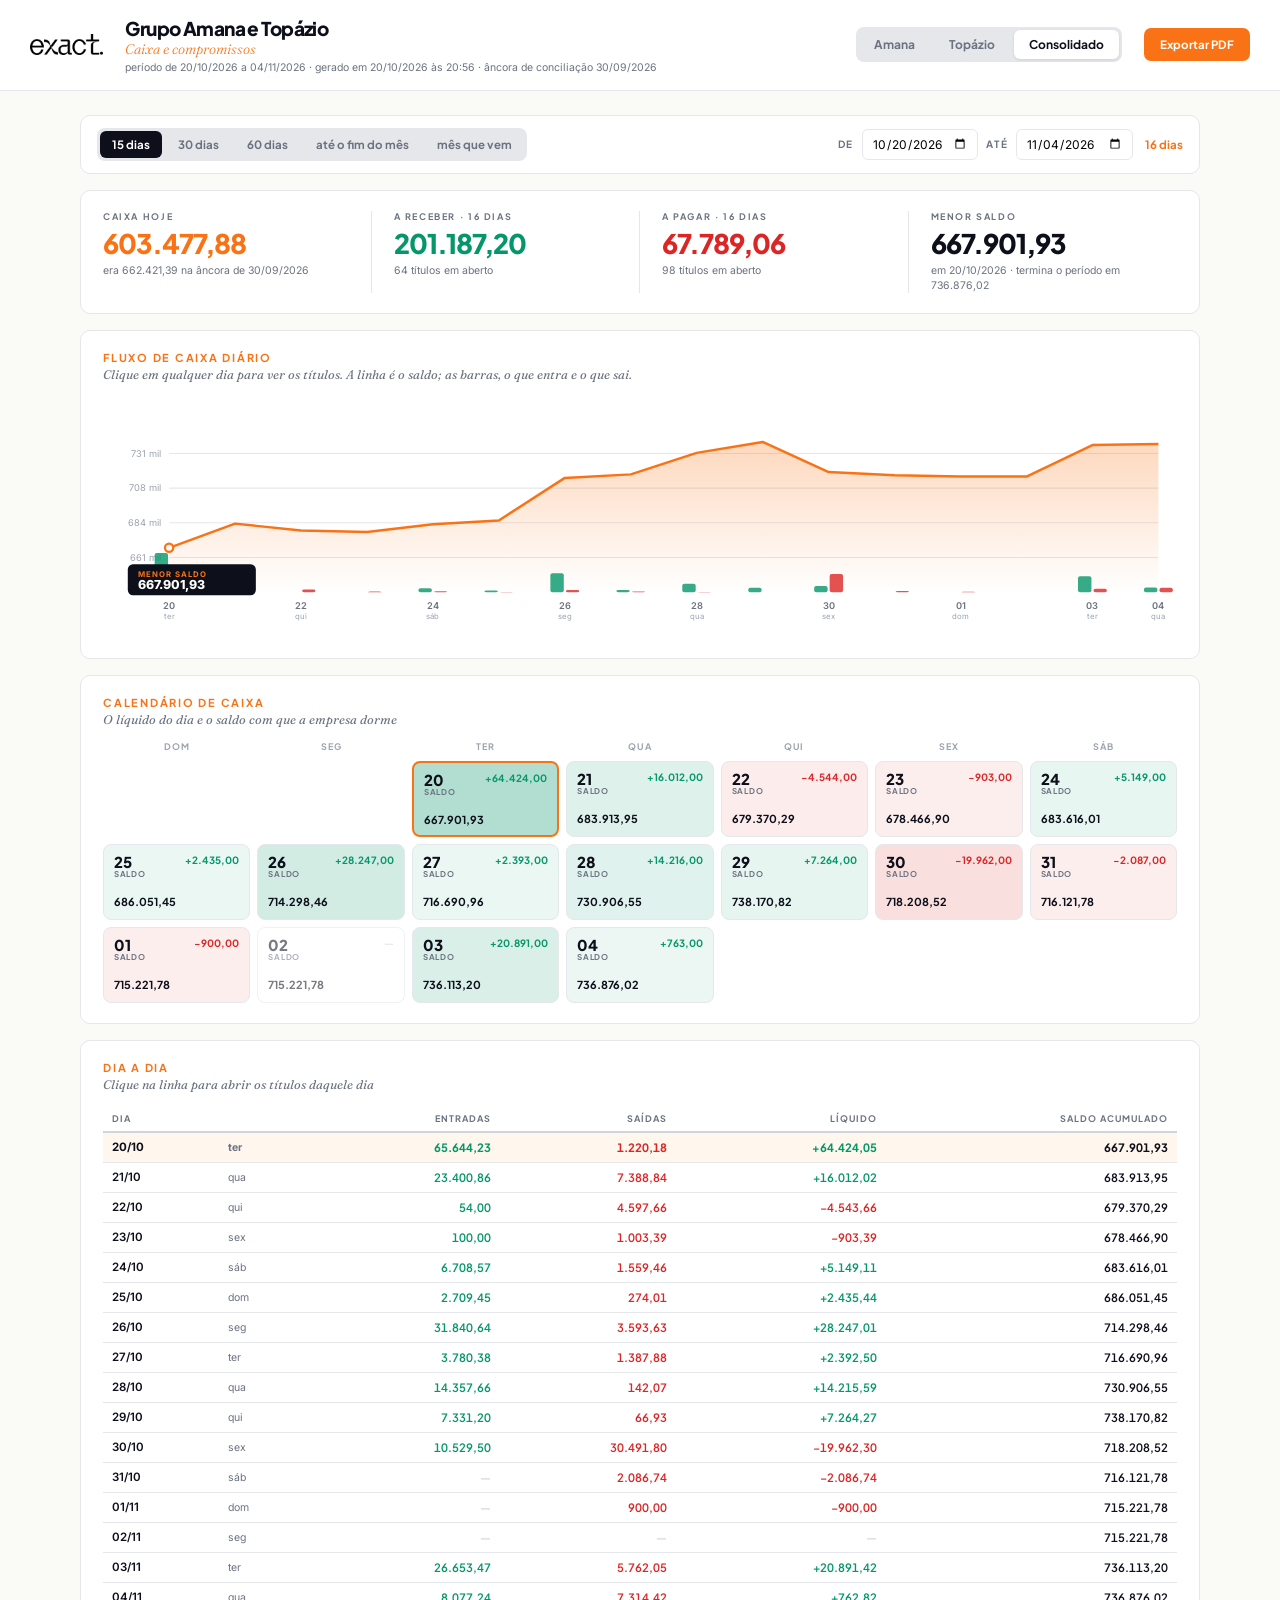
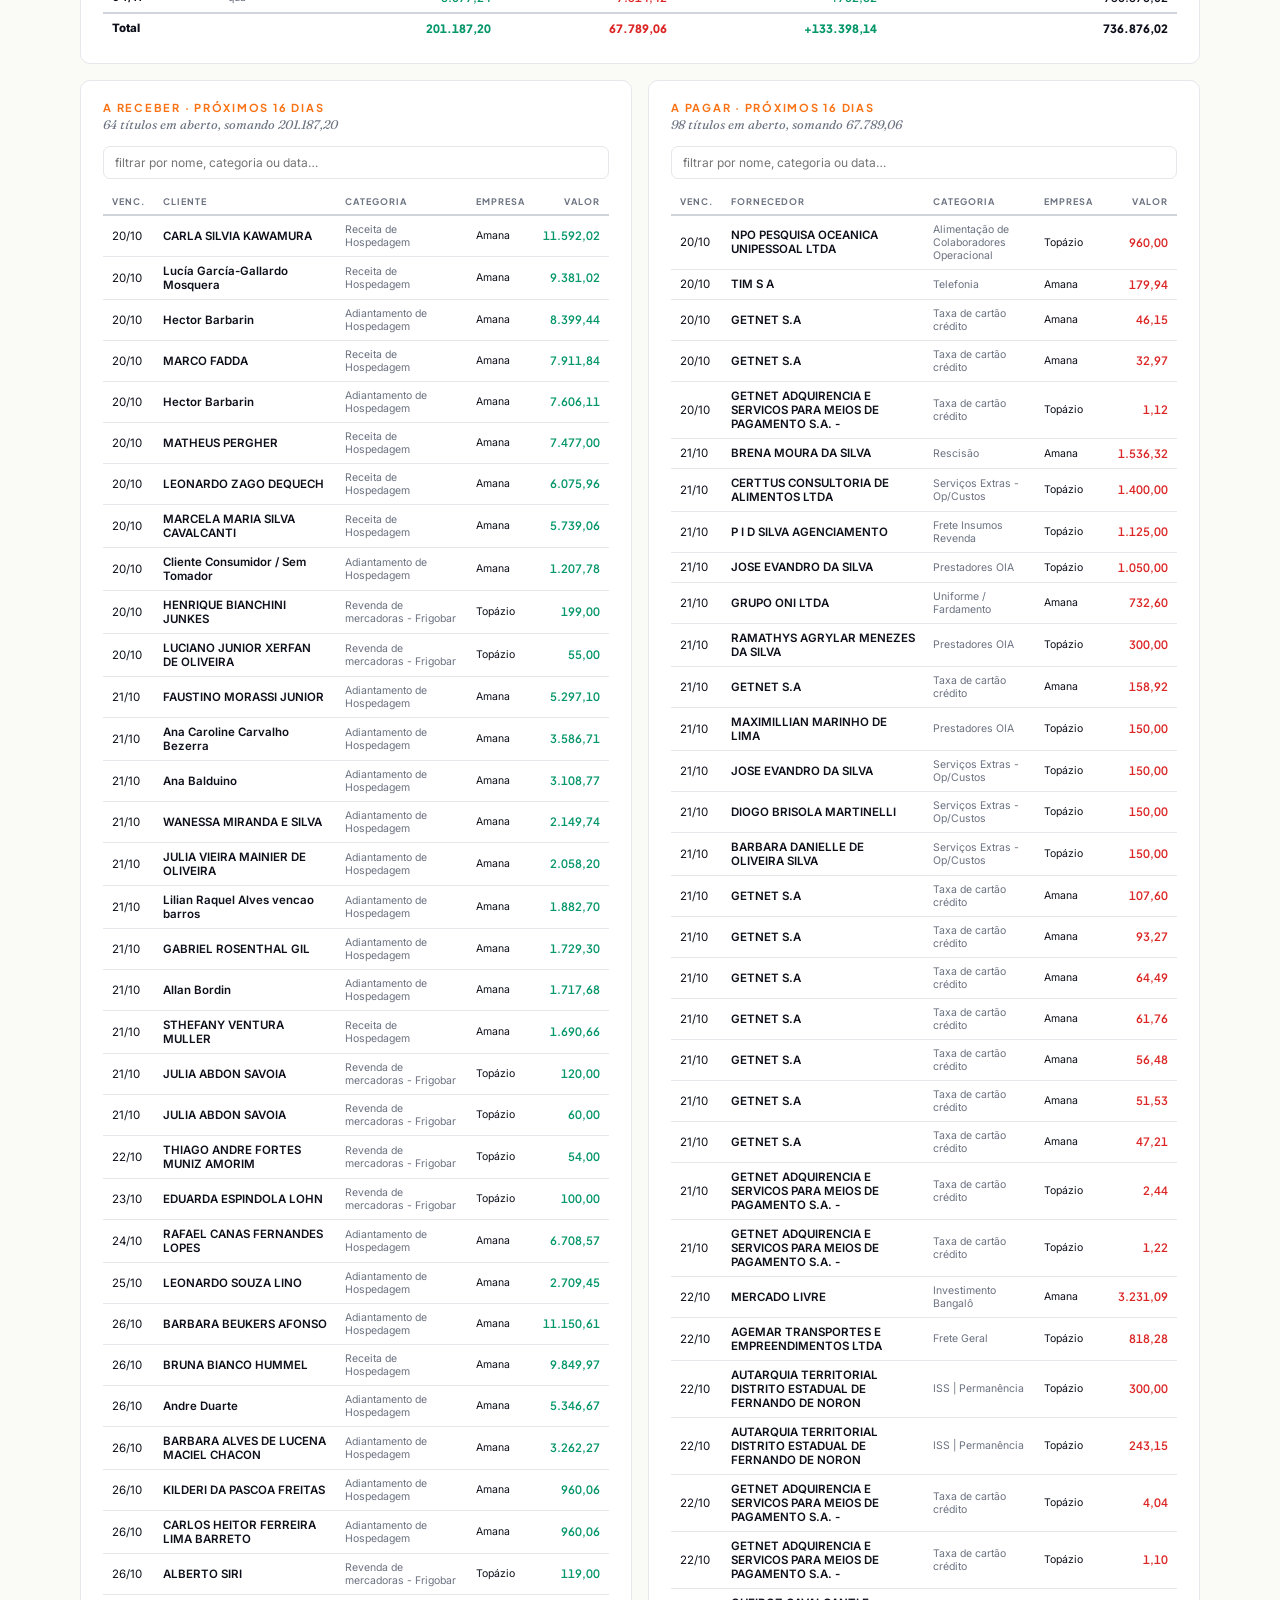
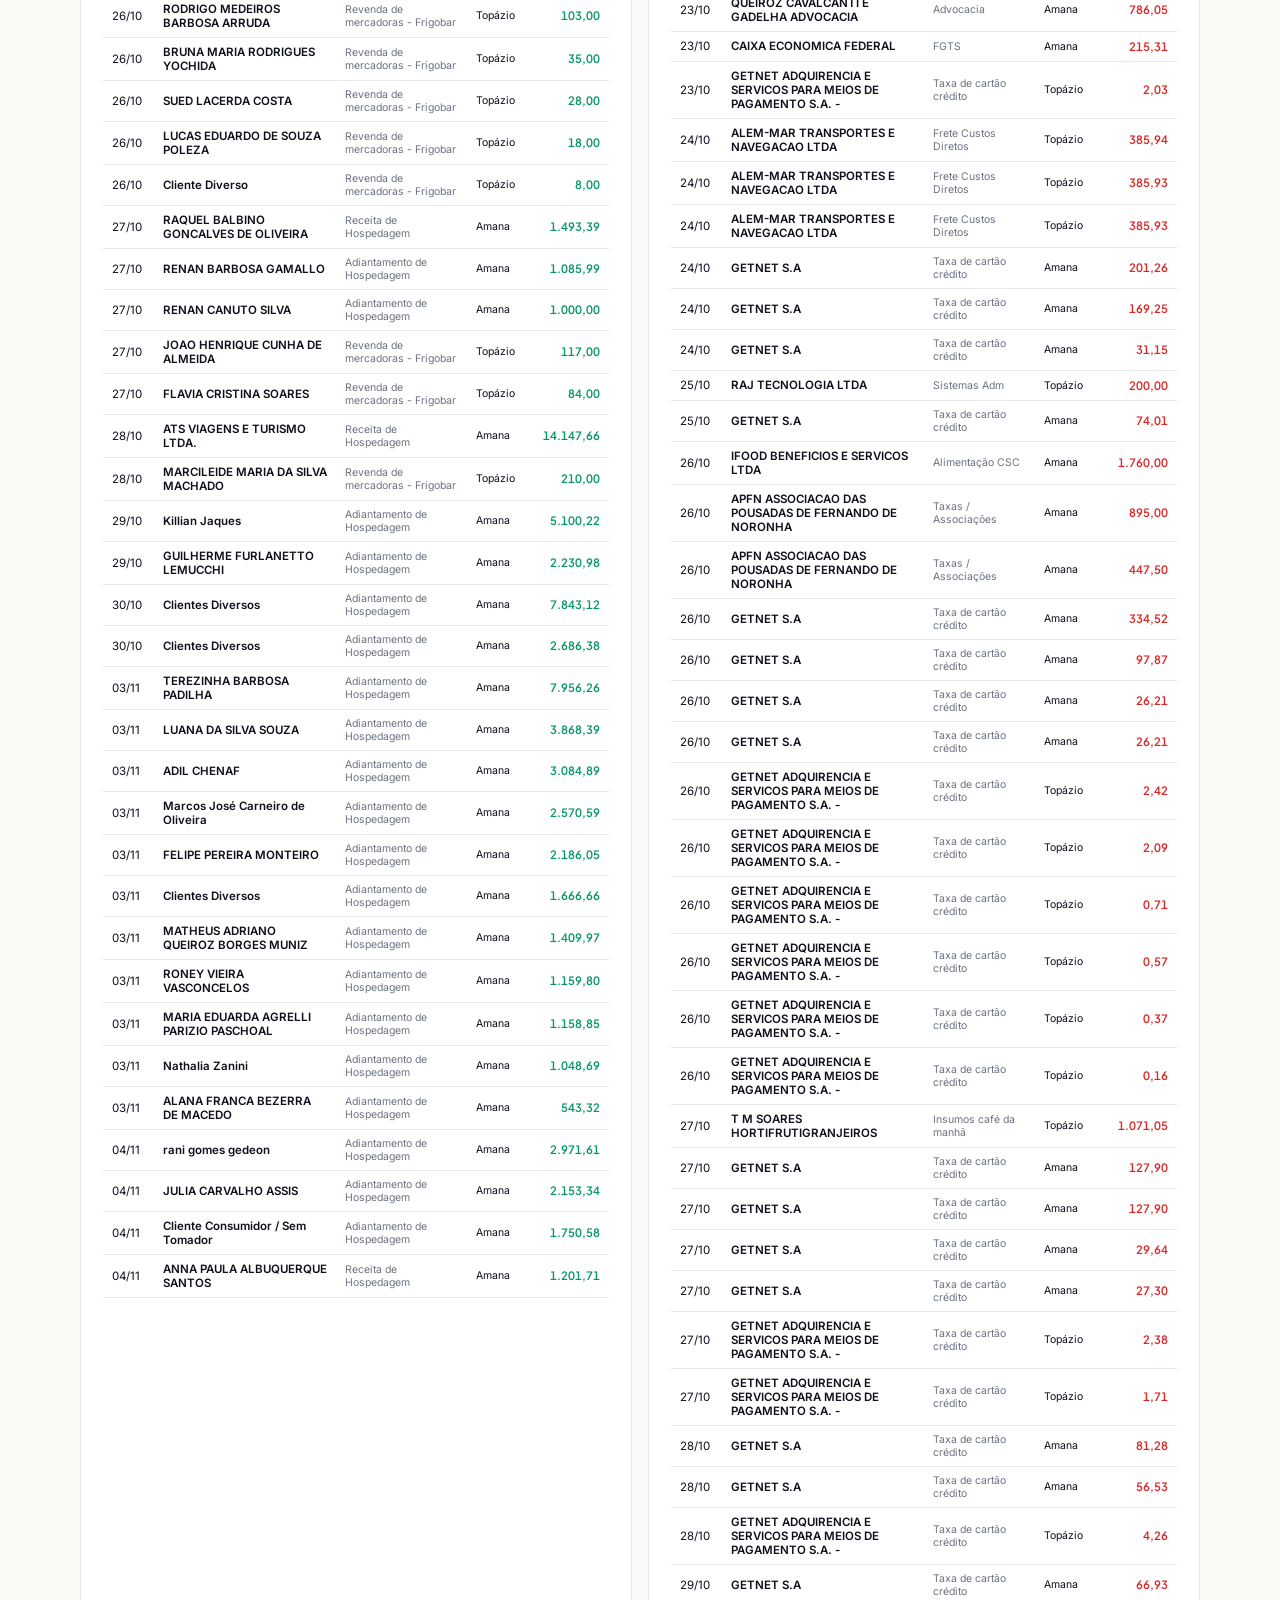
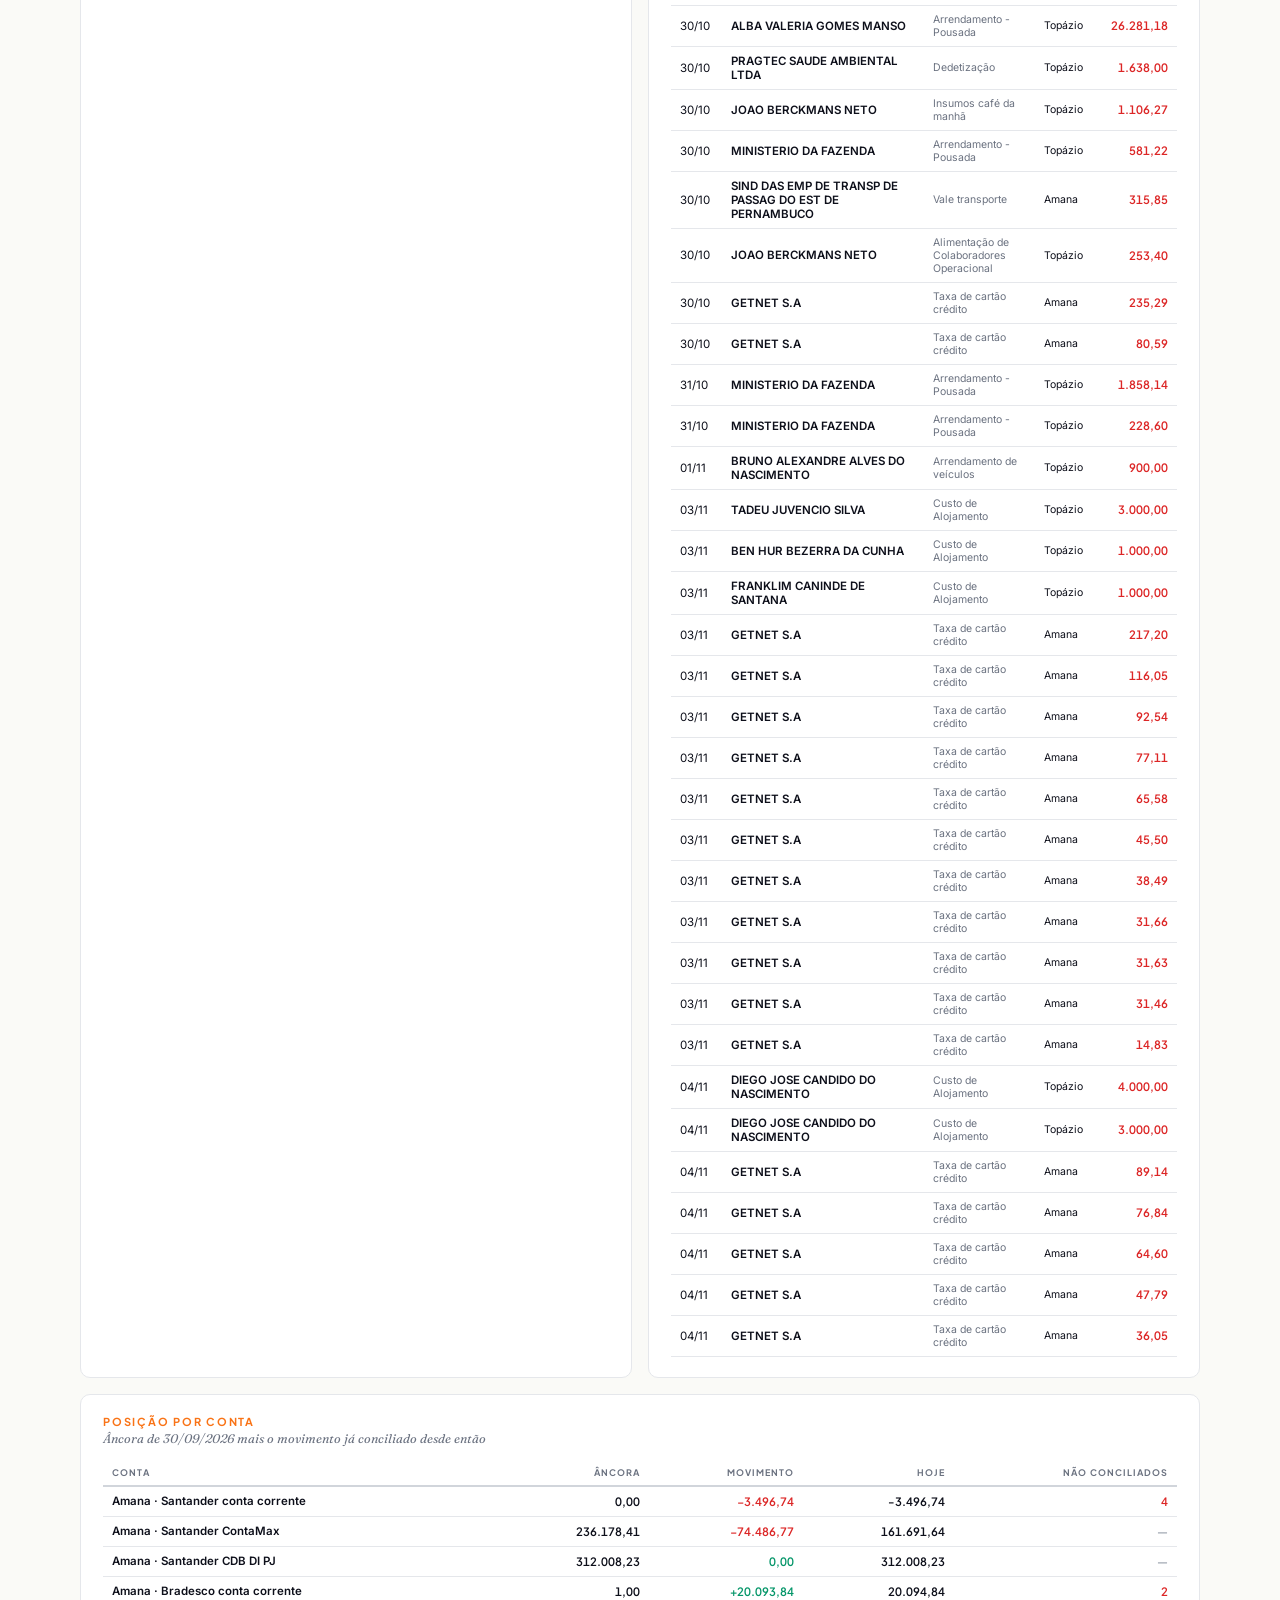
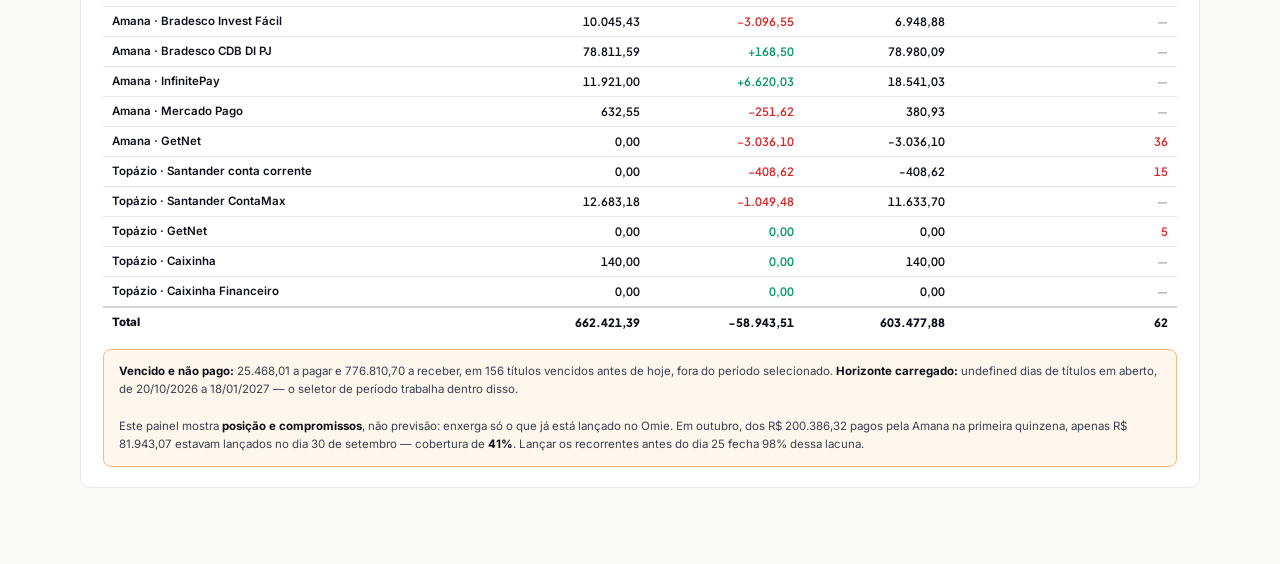
==== caixa.html @ f7647977 "caixa 20/10/2026" ====
<!DOCTYPE html><html lang="pt-BR"><head><meta charset="UTF-8">
<meta name="viewport" content="width=device-width,initial-scale=1">
<title>Grupo Amana e Topázio · Caixa e compromissos · Exact BR</title>
<link rel="preconnect" href="https://fonts.googleapis.com"><link rel="preconnect" href="https://fonts.gstatic.com" crossorigin>
<link href="https://fonts.googleapis.com/css2?family=Plus+Jakarta+Sans:wght@300;400;500;600;700;800&family=Inter:wght@300;400;500;600;700&family=Fraunces:ital,wght@0,300;0,400;1,300&display=swap" rel="stylesheet">
<style>*{margin:0;padding:0;box-sizing:border-box}
:root{--navy:#0D0F1A;--orange:#F97316;--osoft:#FFF7ED;--off:#FAFAF7;--ink:#0D0F1A;--g7:#374151;--g5:#6B7280;--g4:#9CA3AF;--g3:#D1D5DB;--g2:#E5E7EB;--vd:#059669;--vm:#DC2626}
html,body{font-family:'Inter',sans-serif;background:var(--off);color:var(--ink);-webkit-font-smoothing:antialiased}
.top{display:flex;align-items:center;gap:22px;padding:16px 30px;background:#fff;border-bottom:1px solid var(--g2);position:sticky;top:0;z-index:50;flex-wrap:wrap}
.top .logo{height:21px}
.top .tt h1{font-family:'Plus Jakarta Sans',sans-serif;font-size:19px;font-weight:800;letter-spacing:-.03em}
.top .tt .st{font-family:'Fraunces',serif;font-style:italic;font-weight:300;font-size:14px;color:var(--orange);margin-top:1px;line-height:1.2}
.top .tt #sub{font-size:10.5px;color:var(--g5);margin-top:3px}
.ents{display:flex;gap:4px;margin-left:auto;background:var(--g2);padding:3px;border-radius:8px}
.ents button{border:0;background:transparent;padding:7px 15px;border-radius:6px;cursor:pointer;font-family:'Plus Jakarta Sans',sans-serif;font-size:12px;font-weight:700;color:var(--g5)}
.ents button.on{background:#fff;color:var(--ink);box-shadow:0 1px 3px rgba(0,0,0,.1)}
.pbt{border:0;background:var(--orange);color:#fff;padding:9px 16px;border-radius:7px;font-family:'Plus Jakarta Sans',sans-serif;font-weight:700;font-size:11.5px;cursor:pointer}
main{max-width:1180px;margin:0 auto;padding:24px 30px 60px}
.sec{background:#fff;border:1px solid var(--g2);border-radius:10px;padding:20px 22px;margin-bottom:16px}
.sec>h2{font-family:'Plus Jakarta Sans',sans-serif;font-size:11px;font-weight:700;letter-spacing:.16em;text-transform:uppercase;color:var(--orange);margin-bottom:3px}
.sec>.sub{font-family:'Fraunces',serif;font-style:italic;font-size:12.5px;color:var(--g5);margin-bottom:14px}
.kpis{display:grid;grid-template-columns:repeat(4,1fr);gap:0;background:#fff;border:1px solid var(--g2);border-radius:10px;padding:20px 22px;margin-bottom:16px}
.kpi{padding-right:22px;border-right:1px solid var(--g2)}
.kpi:last-child{border-right:0;padding-right:0}.kpi:not(:first-child){padding-left:22px}
.kpi .e{font-family:'Plus Jakarta Sans',sans-serif;font-size:9px;font-weight:700;letter-spacing:.18em;text-transform:uppercase;color:var(--g5);margin-bottom:8px}
.kpi .v{font-family:'Plus Jakarta Sans',sans-serif;font-size:27px;font-weight:800;letter-spacing:-.035em;line-height:1}
.kpi .v.o{color:var(--orange)}.kpi .v.vd{color:var(--vd)}.kpi .v.vm{color:var(--vm)}
.kpi .s{font-size:10.5px;color:var(--g5);margin-top:6px;line-height:1.45}
.alert{display:flex;gap:12px;align-items:flex-start;background:#FEF2F2;border:1px solid #FCA5A5;border-radius:9px;padding:13px 16px;margin-bottom:16px}
.alert .tg{font-family:'Plus Jakarta Sans',sans-serif;font-size:9.5px;font-weight:700;letter-spacing:.16em;text-transform:uppercase;color:var(--vm);white-space:nowrap;padding-top:2px}
.alert p{font-size:12.5px;line-height:1.55;color:#7F1D1D}
.alert p strong{font-weight:700}
.grid2{display:grid;grid-template-columns:1fr 1fr;gap:16px}
table{width:100%;border-collapse:collapse}
thead th{font-family:'Plus Jakarta Sans',sans-serif;font-size:9px;font-weight:700;letter-spacing:.11em;text-transform:uppercase;color:var(--g5);padding:7px 9px;text-align:left;border-bottom:2px solid var(--g3)}
thead th.n{text-align:right}
tbody td{font-size:11.5px;padding:7px 9px;border-bottom:1px solid var(--g2)}
tbody td.n{text-align:right;font-variant-numeric:tabular-nums;font-family:'Plus Jakarta Sans',sans-serif;font-weight:600}
tbody td.l{font-weight:600}
tbody tr.cl{cursor:pointer}
tbody tr.cl:hover{background:var(--osoft)}
tbody tr.hi{background:var(--osoft)}
tbody tr.hi td{font-weight:700}
tbody tr.tot td{border-top:2px solid var(--g3);border-bottom:0;font-weight:800;background:#fff}
.vd{color:var(--vd)}.vm{color:var(--vm)}.dim{color:var(--g3)}
.calwrap{overflow-x:auto}
.cal{display:grid;grid-template-columns:repeat(7,minmax(104px,1fr));gap:7px;min-width:760px}
.cal .hd{font-family:'Plus Jakarta Sans',sans-serif;font-size:9px;font-weight:700;letter-spacing:.12em;color:var(--g4);text-align:center;padding-bottom:2px}
.cel{border:1px solid var(--g2);border-radius:8px;padding:9px 10px;min-height:76px;cursor:pointer;position:relative;transition:transform .08s}
.cel:hover{transform:translateY(-2px);box-shadow:0 4px 12px rgba(0,0,0,.07)}
.cel.vz{cursor:default;opacity:.55}.cel.vz:hover{transform:none;box-shadow:none}
.cel.mn{border:2px solid var(--orange)}
.cel .dd{font-family:'Plus Jakarta Sans',sans-serif;font-size:15px;font-weight:800;line-height:1}
.cel .nt{font-family:'Plus Jakarta Sans',sans-serif;font-size:10px;font-weight:700;float:right}
.cel .sl{font-family:'Plus Jakarta Sans',sans-serif;font-size:11px;font-weight:700;margin-top:16px}
.cel .se{font-size:8px;color:var(--g5);letter-spacing:.09em;font-weight:700;font-family:'Plus Jakarta Sans',sans-serif}
.busca{width:100%;border:1px solid var(--g2);border-radius:7px;padding:8px 11px;font-family:'Inter',sans-serif;font-size:12px;margin-bottom:10px}
.mbg{display:none;position:fixed;inset:0;background:rgba(13,15,26,.55);z-index:100;align-items:center;justify-content:center;padding:24px}
.mbg.on{display:flex}
.mcard{background:#fff;border-radius:12px;max-width:820px;width:100%;max-height:84vh;display:flex;flex-direction:column}
.mhead{display:flex;align-items:center;gap:14px;padding:16px 20px;border-bottom:1px solid var(--g2)}
.mhead h3{font-family:'Plus Jakarta Sans',sans-serif;font-size:15px;font-weight:800;letter-spacing:-.02em}
.mhead button{margin-left:auto;border:0;background:transparent;font-size:24px;line-height:1;cursor:pointer;color:var(--g4)}
.mbody{padding:14px 20px 20px;overflow:auto}
.nota{font-size:11.5px;line-height:1.6;color:var(--g7);background:var(--osoft);border:1px solid #FDBA74;border-radius:8px;padding:12px 15px;margin-top:12px}
.nota b{color:var(--ink)}
@media print{
  .top{position:static}.pbt,.ents,.busca{display:none}
  main{max-width:none;padding:0}
  .sec,.kpis{break-inside:avoid;page-break-inside:avoid;box-shadow:none}
  body{background:#fff}
  *{-webkit-print-color-adjust:exact!important;print-color-adjust:exact!important}
}
@media(max-width:900px){.kpis{grid-template-columns:repeat(2,1fr);gap:14px}.kpi{border-right:0;padding:0}.grid2{grid-template-columns:1fr}}
.per{display:flex;gap:14px;align-items:center;flex-wrap:wrap;background:#fff;border:1px solid var(--g2);border-radius:10px;padding:12px 16px;margin-bottom:16px}
.pres{display:flex;gap:4px;background:var(--g2);padding:3px;border-radius:8px}
.pres button{border:0;background:transparent;padding:6px 12px;border-radius:6px;cursor:pointer;font-family:'Plus Jakarta Sans',sans-serif;font-size:11.5px;font-weight:700;color:var(--g5)}
.pres button.on{background:var(--navy);color:#fff}
.pdt{display:flex;gap:8px;align-items:center;margin-left:auto;flex-wrap:wrap}
.pdt label{font-family:'Plus Jakarta Sans',sans-serif;font-size:10px;font-weight:700;letter-spacing:.14em;text-transform:uppercase;color:var(--g5)}
.pdt input{border:1px solid var(--g2);border-radius:6px;padding:6px 9px;font-family:'Inter',sans-serif;font-size:12px}
.pn{font-family:'Plus Jakarta Sans',sans-serif;font-size:11.5px;font-weight:700;color:var(--orange);margin-left:4px}
@media print{.per{display:none}}
</style></head><body>
<header class="top"><img class="logo" src="[data-uri]" alt="Exact BR">
<div class="tt"><h1>Grupo Amana e Topázio</h1><p class="st">Caixa e compromissos</p><p id="sub"></p></div>
<div class="ents" id="ents"></div>
<button class="pbt" onclick="window.print()">Exportar PDF</button></header>
<main id="app"></main>
<div class="mbg" id="mbg" onclick="if(event.target===this)fechar()"><div class="mcard">
<div class="mhead"><h3 id="mtit"></h3><button onclick="fechar()">&times;</button></div>
<div class="mbody" id="mbody"></div></div></div>
<script>const D={"meta": {"hoje": "20/10/2026", "fim": "18/01/2027", "ancora": "30/09/2026", "gerado": "20/10/2026 às 20:56"}, "deparar": {"de": "18/10/2026", "ate": "20/10/2026", "dias": 2, "ents": {"amana": {"nome": "Amana", "saldo_ant": 377224.76, "saldo_hoje": 592112.8, "n": {"aconteceu": 13, "escorregou": 6, "em_pe": 56, "mudou": 2, "sumiu": 0, "surpresa": 19}, "v": {"aconteceu": 10655.51, "escorregou": 17472.39, "em_pe": 114368.46, "mudou": 6662.61, "sumiu": 0.0, "surpresa": 95002.48}, "listas": {"aconteceu": [{"id": 5253464302, "lado": "receber", "d": "19/10/2026", "v": 3656.32, "nome": "DANIELLE CASTRO LEITE"}, {"id": 5274831811, "lado": "receber", "d": "19/10/2026", "v": 1976.18, "nome": "Felipe Jaloto Emmanouilides"}, {"id": 5286535009, "lado": "receber", "d": "19/10/2026", "v": 1957.1, "nome": "LUCAS MARQUES PEDROSA"}, {"id": 5286578371, "lado": "receber", "d": "19/10/2026", "v": 1417.58, "nome": "IGOR HENRIQUE DE CASTRO BARBOSA"}, {"id": 5235401614, "lado": "receber", "d": "19/10/2026", "v": 1007.82, "nome": "RAFAEL SANTOS REINALDO"}, {"id": 5286565613, "lado": "pagar", "d": "19/10/2026", "v": 161.9, "nome": "GETNET S.A"}, {"id": 5286560099, "lado": "pagar", "d": "19/10/2026", "v": 132.47, "nome": "GETNET S.A"}, {"id": 5253466904, "lado": "pagar", "d": "19/10/2026", "v": 99.81, "nome": "GETNET S.A"}, {"id": 5287576734, "lado": "pagar", "d": "19/10/2026", "v": 67.41, "nome": "GETNET S.A"}, {"id": 5274832276, "lado": "pagar", "d": "19/10/2026", "v": 59.28, "nome": "GETNET S.A"}, {"id": 5286540787, "lado": "pagar", "d": "19/10/2026", "v": 53.43, "nome": "GETNET S.A"}, {"id": 5286583806, "lado": "pagar", "d": "19/10/2026", "v": 38.7, "nome": "GETNET S.A"}], "escorregou": [{"id": 5306670544, "lado": "receber", "d": "20/10/2026", "v": 8399.44, "nome": "Hector Barbarin"}, {"id": 5306656407, "lado": "receber", "d": "20/10/2026", "v": 7606.11, "nome": "Hector Barbarin"}, {"id": 5250772904, "lado": "receber", "d": "20/10/2026", "v": 1207.78, "nome": "Cliente Consumidor / Sem Tomador"}, {"id": 5296636030, "lado": "pagar", "d": "20/10/2026", "v": 179.94, "nome": "TIM S A"}, {"id": 5287597504, "lado": "pagar", "d": "20/10/2026", "v": 46.15, "nome": "GETNET S.A"}, {"id": 5250774485, "lado": "pagar", "d": "20/10/2026", "v": 32.97, "nome": "GETNET S.A"}], "em_pe": [{"id": 5301961612, "lado": "receber", "d": "28/10/2026", "v": 14147.66, "nome": "ATS VIAGENS E TURISMO LTDA."}, {"id": 5287860341, "lado": "receber", "d": "26/10/2026", "v": 11150.61, "nome": "BARBARA BEUKERS AFONSO"}, {"id": 5301787377, "lado": "receber", "d": "26/10/2026", "v": 9849.97, "nome": "BRUNA BIANCO HUMMEL"}, {"id": 5302010544, "lado": "receber", "d": "21/10/2026", "v": 8174.95, "nome": "ANDERSON SILVA ALVES"}, {"id": 5267598700, "lado": "receber", "d": "30/10/2026", "v": 7843.12, "nome": "Clientes Diversos"}, {"id": 5302141278, "lado": "receber", "d": "24/10/2026", "v": 6708.57, "nome": "RAFAEL CANAS FERNANDES LOPES"}, {"id": 5306651027, "lado": "receber", "d": "26/10/2026", "v": 5346.67, "nome": "Andre Duarte"}, {"id": 5301671592, "lado": "receber", "d": "21/10/2026", "v": 5297.1, "nome": "FAUSTINO MORASSI JUNIOR"}, {"id": 5306443100, "lado": "receber", "d": "29/10/2026", "v": 5100.22, "nome": "Killian Jaques"}, {"id": 5302017831, "lado": "receber", "d": "21/10/2026", "v": 3586.71, "nome": "Ana Caroline Carvalho Bezerra"}, {"id": 5287855747, "lado": "receber", "d": "26/10/2026", "v": 3262.27, "nome": "BARBARA ALVES DE LUCENA MACIEL CHACON"}, {"id": 5302016183, "lado": "receber", "d": "21/10/2026", "v": 3108.77, "nome": "Ana Balduino"}], "mudou": [{"id": 5300849366, "lado": "receber", "d": "18/10/2026", "v": 4415.7, "nome": "ANA CAROLLYNE MIRANDA MESQUITA", "real": 4415.69}, {"id": 5302007153, "lado": "receber", "d": "19/10/2026", "v": 2246.93, "nome": "RODRIGO IMPROTA DA SILVA", "real": 2246.92}], "sumiu": [], "surpresa": [{"id": 5236294342, "d": "20/10/2026", "v": 22682.18, "st": "Pago", "nome": "SIMPLES NACIONAL", "lado": "pagar"}, {"id": 5310767238, "d": "20/10/2026", "v": 16697.74, "st": "Recebido", "nome": "GABRIEL MOREIRA SALUM", "lado": "receber"}, {"id": 5310097553, "d": "19/10/2026", "v": 10259.05, "st": "Recebido", "nome": "francesca rossi", "lado": "receber"}, {"id": 5302010544, "d": "19/10/2026", "v": 8174.94, "st": "Recebido", "nome": "ANDERSON SILVA ALVES", "lado": "receber"}, {"id": 5310018678, "d": "19/10/2026", "v": 6649.86, "st": "Recebido", "nome": "Giulia Maza", "lado": "receber"}, {"id": 5310792552, "d": "20/10/2026", "v": 6217.27, "st": "Recebido", "nome": "FELIPE GABRIEL NAGEM DA SILVA ABELAIRA", "lado": "receber"}, {"id": 5310792566, "d": "20/10/2026", "v": 6217.27, "st": "Recebido", "nome": "FELIPE GABRIEL NAGEM DA SILVA ABELAIRA", "lado": "receber"}, {"id": 5310829891, "d": "20/10/2026", "v": 3868.39, "st": "Recebido", "nome": "LUANA DA SILVA SOUZA", "lado": "receber"}, {"id": 5310829905, "d": "20/10/2026", "v": 3868.39, "st": "Recebido", "nome": "LUANA DA SILVA SOUZA", "lado": "receber"}, {"id": 5310829911, "d": "20/10/2026", "v": 3868.39, "st": "Recebido", "nome": "LUANA DA SILVA SOUZA", "lado": "receber"}, {"id": 5310829918, "d": "20/10/2026", "v": 3868.39, "st": "Recebido", "nome": "LUANA DA SILVA SOUZA", "lado": "receber"}, {"id": 5307979181, "d": "20/10/2026", "v": 1138.8, "st": "Pago", "nome": "MINISTERIO DA FAZENDA", "lado": "pagar"}]}, "acerto": 49.8, "cobertura": 15.4}, "topazio": {"nome": "Topázio", "saldo_ant": 15749.34, "saldo_hoje": 11365.08, "n": {"aconteceu": 1, "escorregou": 10, "em_pe": 35, "mudou": 0, "sumiu": 0, "surpresa": 11}, "v": {"aconteceu": 144.0, "escorregou": 785.81, "em_pe": 33839.69, "mudou": 0.0, "sumiu": 0.0, "surpresa": 138682.01}, "listas": {"aconteceu": [{"id": 3126797668, "lado": "receber", "d": "19/10/2026", "v": 144.0, "nome": "JULIA COMPARATO MONTEIRO DE BARROS"}], "escorregou": [{"id": 3126795087, "lado": "receber", "d": "19/10/2026", "v": 333.0, "nome": "THIAGO CLAUDINO GOMES RIGHETTO"}, {"id": 3126800747, "lado": "receber", "d": "20/10/2026", "v": 199.0, "nome": "HENRIQUE BIANCHINI JUNKES"}, {"id": 3126791026, "lado": "receber", "d": "19/10/2026", "v": 166.0, "nome": "RAPHAEL SANCHES DA COSTA BARBOSA"}, {"id": 3126799795, "lado": "receber", "d": "20/10/2026", "v": 55.0, "nome": "LUCIANO JUNIOR XERFAN DE OLIVEIRA"}, {"id": 3126792383, "lado": "receber", "d": "19/10/2026", "v": 18.0, "nome": "VINICIUS MUNIZ NOGUEIRA"}, {"id": 3126795100, "lado": "pagar", "d": "19/10/2026", "v": 6.76, "nome": "GETNET ADQUIRENCIA E SERVICOS PARA MEIOS DE PAGAMENTO S.A. -"}, {"id": 3126791188, "lado": "pagar", "d": "19/10/2026", "v": 3.37, "nome": "GETNET ADQUIRENCIA E SERVICOS PARA MEIOS DE PAGAMENTO S.A. -"}, {"id": 3126798188, "lado": "pagar", "d": "19/10/2026", "v": 2.92, "nome": "GETNET ADQUIRENCIA E SERVICOS PARA MEIOS DE PAGAMENTO S.A. -"}, {"id": 3126799905, "lado": "pagar", "d": "20/10/2026", "v": 1.12, "nome": "GETNET ADQUIRENCIA E SERVICOS PARA MEIOS DE PAGAMENTO S.A. -"}, {"id": 3126792454, "lado": "pagar", "d": "19/10/2026", "v": 0.64, "nome": "GETNET ADQUIRENCIA E SERVICOS PARA MEIOS DE PAGAMENTO S.A. -"}], "em_pe": [{"id": 3081058433, "lado": "pagar", "d": "30/10/2026", "v": 26281.18, "nome": "ALBA VALERIA GOMES MANSO"}, {"id": 3081087270, "lado": "pagar", "d": "31/10/2026", "v": 1858.14, "nome": "MINISTERIO DA FAZENDA"}, {"id": 3108384604, "lado": "pagar", "d": "30/10/2026", "v": 1638.0, "nome": "PRAGTEC SAUDE AMBIENTAL LTDA"}, {"id": 3130726129, "lado": "pagar", "d": "27/10/2026", "v": 1071.05, "nome": "T M SOARES HORTIFRUTIGRANJEIROS"}, {"id": 3089129308, "lado": "pagar", "d": "01/11/2026", "v": 900.0, "nome": "BRUNO ALEXANDRE ALVES DO NASCIMENTO"}, {"id": 3081084233, "lado": "pagar", "d": "30/10/2026", "v": 581.22, "nome": "MINISTERIO DA FAZENDA"}, {"id": 3081088577, "lado": "pagar", "d": "31/10/2026", "v": 228.6, "nome": "MINISTERIO DA FAZENDA"}, {"id": 3131618013, "lado": "receber", "d": "28/10/2026", "v": 210.0, "nome": "MARCILEIDE MARIA DA SILVA MACHADO"}, {"id": 3130517184, "lado": "pagar", "d": "25/10/2026", "v": 200.0, "nome": "RAJ TECNOLOGIA LTDA"}, {"id": 3126803843, "lado": "receber", "d": "21/10/2026", "v": 120.0, "nome": "JULIA ABDON SAVOIA"}, {"id": 3131584521, "lado": "receber", "d": "26/10/2026", "v": 119.0, "nome": "ALBERTO SIRI"}, {"id": 3131605894, "lado": "receber", "d": "27/10/2026", "v": 117.0, "nome": "JOAO HENRIQUE CUNHA DE ALMEIDA"}], "mudou": [], "sumiu": [], "surpresa": [{"id": 3089121865, "d": "20/10/2026", "v": 72246.81, "st": "Pago", "nome": "MINISTERIO DA FAZENDA", "lado": "pagar"}, {"id": 3089106374, "d": "19/10/2026", "v": 54922.97, "st": "Pago", "nome": "BOOKING.COM BRASIL SERVICOS DE RESERVA DE HOTEIS LTDA.", "lado": "pagar"}, {"id": 3107134743, "d": "20/10/2026", "v": 4269.03, "st": "Pago", "nome": "MINISTERIO DA FAZENDA", "lado": "pagar"}, {"id": 3089113293, "d": "20/10/2026", "v": 2419.26, "st": "Pago", "nome": "CAIXA ECONOMICA FEDERAL", "lado": "pagar"}, {"id": 3134050592, "d": "19/10/2026", "v": 1499.13, "st": "Pago", "nome": "MINISTERIO DA FAZENDA", "lado": "pagar"}, {"id": 3134050120, "d": "19/10/2026", "v": 1397.92, "st": "Pago", "nome": "MINISTERIO DA FAZENDA", "lado": "pagar"}, {"id": 3134047820, "d": "19/10/2026", "v": 700.0, "st": "Pago", "nome": "PRISCILA SILVA ARAUJO", "lado": "pagar"}, {"id": 3128289399, "d": "19/10/2026", "v": 640.65, "st": "Pago", "nome": "DAVISA DISTRIBUIDORA LTDA", "lado": "pagar"}, {"id": 3131692952, "d": "20/10/2026", "v": 384.27, "st": "Pago", "nome": "SP INDUSTRIA DE CARNES LTDA", "lado": "pagar"}, {"id": 3130855428, "d": "19/10/2026", "v": 171.98, "st": "Pago", "nome": "PRASO PLATAFORMA DE COMERCIO LTDA.", "lado": "pagar"}, {"id": 3124861263, "d": "20/10/2026", "v": 29.99, "st": "Pago", "nome": "TIM S A", "lado": "pagar"}]}, "acerto": 15.5, "cobertura": 0.1}}}, "horizonte": 90, "ents": {"amana": {"nome": "Amana", "contas": [{"n": "Santander conta corrente", "ini": 0.0, "mov": -3496.74, "hoje": -3496.74, "naoconc": 4}, {"n": "Santander ContaMax", "ini": 236178.41, "mov": -74486.77, "hoje": 161691.64, "naoconc": 0}, {"n": "Santander CDB DI PJ", "ini": 312008.23, "mov": 0.0, "hoje": 312008.23, "naoconc": 0}, {"n": "Bradesco conta corrente", "ini": 1.0, "mov": 20093.84, "hoje": 20094.84, "naoconc": 2}, {"n": "Bradesco Invest Fácil", "ini": 10045.43, "mov": -3096.55, "hoje": 6948.88, "naoconc": 0}, {"n": "Bradesco CDB DI PJ", "ini": 78811.59, "mov": 168.5, "hoje": 78980.09, "naoconc": 0}, {"n": "InfinitePay", "ini": 11921.0, "mov": 6620.03, "hoje": 18541.03, "naoconc": 0}, {"n": "Mercado Pago", "ini": 632.55, "mov": -251.62, "hoje": 380.93, "naoconc": 0}, {"n": "GetNet", "ini": 0.0, "mov": -3036.1, "hoje": -3036.1, "naoconc": 36}], "itens": [{"id": 5245066130, "lado": "receber", "d": "10/11/2026", "nome": "NATANAEL FONTOURA BONOTTO", "cat": "Adiantamento de Hospedagem", "v": 853.88, "doc": "", "st": "A Vencer", "emp": "Amana"}, {"id": 5248116832, "lado": "receber", "d": "11/11/2026", "nome": "CAROLINE NILSON", "cat": "Adiantamento de Hospedagem", "v": 1298.53, "doc": "", "st": "A Vencer", "emp": "Amana"}, {"id": 5250772904, "lado": "receber", "d": "20/10/2026", "nome": "Cliente Consumidor / Sem Tomador", "cat": "Adiantamento de Hospedagem", "v": 1207.78, "doc": "", "st": "Vence Hoje", "emp": "Amana"}, {"id": 5253464304, "lado": "receber", "d": "17/11/2026", "nome": "DANIELLE CASTRO LEITE", "cat": "Adiantamento de Hospedagem", "v": 3656.32, "doc": "", "st": "A Vencer", "emp": "Amana"}, {"id": 5254545086, "lado": "receber", "d": "03/11/2026", "nome": "MARIA EDUARDA AGRELLI PARIZIO PASCHOAL", "cat": "Adiantamento de Hospedagem", "v": 1158.85, "doc": "", "st": "A Vencer", "emp": "Amana"}, {"id": 5254545088, "lado": "receber", "d": "01/12/2026", "nome": "MARIA EDUARDA AGRELLI PARIZIO PASCHOAL", "cat": "Adiantamento de Hospedagem", "v": 1158.85, "doc": "", "st": "A Vencer", "emp": "Amana"}, {"id": 5256932611, "lado": "receber", "d": "04/11/2026", "nome": "Cliente Consumidor / Sem Tomador", "cat": "Adiantamento de Hospedagem", "v": 1750.58, "doc": "", "st": "A Vencer", "emp": "Amana"}, {"id": 5259815832, "lado": "receber", "d": "11/11/2026", "nome": "Clientes Diversos", "cat": "Adiantamento de Hospedagem", "v": 4536.66, "doc": "", "st": "A Vencer", "emp": "Amana"}, {"id": 5259815846, "lado": "receber", "d": "11/12/2026", "nome": "Clientes Diversos", "cat": "Adiantamento de Hospedagem", "v": 4536.66, "doc": "", "st": "A Vencer", "emp": "Amana"}, {"id": 5260801762, "lado": "receber", "d": "16/11/2026", "nome": "Clientes Diversos", "cat": "Adiantamento de Hospedagem", "v": 824.21, "doc": "", "st": "A Vencer", "emp": "Amana"}, {"id": 5260819872, "lado": "receber", "d": "16/11/2026", "nome": "EDUARDO PALMEIRO DE SOUZA LEITE", "cat": "Adiantamento de Hospedagem", "v": 3527.4, "doc": "", "st": "A Vencer", "emp": "Amana"}, {"id": 5260819874, "lado": "receber", "d": "14/12/2026", "nome": "EDUARDO PALMEIRO DE SOUZA LEITE", "cat": "Adiantamento de Hospedagem", "v": 3527.4, "doc": "", "st": "A Vencer", "emp": "Amana"}, {"id": 5267574109, "lado": "receber", "d": "30/10/2026", "nome": "Clientes Diversos", "cat": "Adiantamento de Hospedagem", "v": 2686.38, "doc": "", "st": "A Vencer", "emp": "Amana"}, {"id": 5267574113, "lado": "receber", "d": "30/11/2026", "nome": "Clientes Diversos", "cat": "Adiantamento de Hospedagem", "v": 2686.38, "doc": "", "st": "A Vencer", "emp": "Amana"}, {"id": 5267574116, "lado": "receber", "d": "29/12/2026", "nome": "Clientes Diversos", "cat": "Adiantamento de Hospedagem", "v": 2686.38, "doc": "", "st": "A Vencer", "emp": "Amana"}, {"id": 5267598700, "lado": "receber", "d": "30/10/2026", "nome": "Clientes Diversos", "cat": "Adiantamento de Hospedagem", "v": 7843.12, "doc": "", "st": "A Vencer", "emp": "Amana"}, {"id": 5269120132, "lado": "receber", "d": "03/11/2026", "nome": "ALANA FRANCA BEZERRA DE MACEDO", "cat": "Adiantamento de Hospedagem", "v": 543.32, "doc": "", "st": "A Vencer", "emp": "Amana"}, {"id": 5269120134, "lado": "receber", "d": "30/11/2026", "nome": "ALANA FRANCA BEZERRA DE MACEDO", "cat": "Adiantamento de Hospedagem", "v": 543.32, "doc": "", "st": "A Vencer", "emp": "Amana"}, {"id": 5269120136, "lado": "receber", "d": "30/12/2026", "nome": "ALANA FRANCA BEZERRA DE MACEDO", "cat": "Adiantamento de Hospedagem", "v": 543.32, "doc": "", "st": "A Vencer", "emp": "Amana"}, {"id": 5269121880, "lado": "receber", "d": "03/11/2026", "nome": "ADIL CHENAF", "cat": "Adiantamento de Hospedagem", "v": 3084.89, "doc": "", "st": "A Vencer", "emp": "Amana"}, {"id": 5269469623, "lado": "receber", "d": "04/11/2026", "nome": "rani gomes gedeon", "cat": "Adiantamento de Hospedagem", "v": 2971.61, "doc": "", "st": "A Vencer", "emp": "Amana"}, {"id": 5269477111, "lado": "receber", "d": "04/11/2026", "nome": "JULIA CARVALHO ASSIS", "cat": "Adiantamento de Hospedagem", "v": 2153.34, "doc": "", "st": "A Vencer", "emp": "Amana"}, {"id": 5271160659, "lado": "receber", "d": "09/11/2026", "nome": "JAIME VINICIUS FAZIO ROSSI", "cat": "Adiantamento de Hospedagem", "v": 2727.52, "doc": "", "st": "A Vencer", "emp": "Amana"}, {"id": 5271162886, "lado": "receber", "d": "09/11/2026", "nome": "THAIS VIEIRA", "cat": "Adiantamento de Hospedagem", "v": 2697.09, "doc": "", "st": "A Vencer", "emp": "Amana"}, {"id": 5271165378, "lado": "receber", "d": "09/11/2026", "nome": "THIAGO FERREIRA DELNERI", "cat": "Adiantamento de Hospedagem", "v": 5466.14, "doc": "", "st": "A Vencer", "emp": "Amana"}, {"id": 5271165382, "lado": "receber", "d": "07/12/2026", "nome": "THIAGO FERREIRA DELNERI", "cat": "Adiantamento de Hospedagem", "v": 5466.14, "doc": "", "st": "A Vencer", "emp": "Amana"}, {"id": 5271165386, "lado": "receber", "d": "06/01/2027", "nome": "THIAGO FERREIRA DELNERI", "cat": "Adiantamento de Hospedagem", "v": 5466.14, "doc": "", "st": "A Vencer", "emp": "Amana"}, {"id": 5271180698, "lado": "receber", "d": "09/11/2026", "nome": "INGRID MOSQUIN SIMOES", "cat": "Adiantamento de Hospedagem", "v": 4406.49, "doc": "", "st": "A Vencer", "emp": "Amana"}, {"id": 5271491914, "lado": "receber", "d": "11/11/2026", "nome": "AMANDA KAROLINE SILVA SOUZA", "cat": "Adiantamento de Hospedagem", "v": 1506.88, "doc": "", "st": "A Vencer", "emp": "Amana"}, {"id": 5271491916, "lado": "receber", "d": "11/12/2026", "nome": "AMANDA KAROLINE SILVA SOUZA", "cat": "Adiantamento de Hospedagem", "v": 1506.88, "doc": "", "st": "A Vencer", "emp": "Amana"}, {"id": 5271491918, "lado": "receber", "d": "11/01/2027", "nome": "AMANDA KAROLINE SILVA SOUZA", "cat": "Adiantamento de Hospedagem", "v": 1506.88, "doc": "", "st": "A Vencer", "emp": "Amana"}, {"id": 5274831815, "lado": "receber", "d": "18/11/2026", "nome": "Felipe Jaloto Emmanouilides", "cat": "Adiantamento de Hospedagem", "v": 1976.18, "doc": "", "st": "A Vencer", "emp": "Amana"}, {"id": 5275353251, "lado": "receber", "d": "21/10/2026", "nome": "WANESSA MIRANDA E SILVA", "cat": "Adiantamento de Hospedagem", "v": 2149.74, "doc": "", "st": "A Vencer", "emp": "Amana"}, {"id": 5277124109, "lado": "receber", "d": "21/10/2026", "nome": "GABRIEL ROSENTHAL GIL", "cat": "Adiantamento de Hospedagem", "v": 1729.3, "doc": "", "st": "A Vencer", "emp": "Amana"}, {"id": 5277124137, "lado": "receber", "d": "23/11/2026", "nome": "GABRIEL ROSENTHAL GIL", "cat": "Adiantamento de Hospedagem", "v": 1729.3, "doc": "", "st": "A Vencer", "emp": "Amana"}, {"id": 5277124169, "lado": "receber", "d": "21/12/2026", "nome": "GABRIEL ROSENTHAL GIL", "cat": "Adiantamento de Hospedagem", "v": 1729.3, "doc": "", "st": "A Vencer", "emp": "Amana"}, {"id": 5277255149, "lado": "receber", "d": "27/10/2026", "nome": "RENAN CANUTO SILVA", "cat": "Adiantamento de Hospedagem", "v": 1000.0, "doc": "", "st": "A Vencer", "emp": "Amana"}, {"id": 5277255154, "lado": "receber", "d": "26/11/2026", "nome": "RENAN CANUTO SILVA", "cat": "Adiantamento de Hospedagem", "v": 1000.0, "doc": "", "st": "A Vencer", "emp": "Amana"}, {"id": 5277255156, "lado": "receber", "d": "28/12/2026", "nome": "RENAN CANUTO SILVA", "cat": "Adiantamento de Hospedagem", "v": 1000.0, "doc": "", "st": "A Vencer", "emp": "Amana"}, {"id": 5279140957, "lado": "receber", "d": "29/10/2026", "nome": "GUILHERME FURLANETTO LEMUCCHI", "cat": "Adiantamento de Hospedagem", "v": 2230.98, "doc": "", "st": "A Vencer", "emp": "Amana"}, {"id": 5279393998, "lado": "receber", "d": "03/11/2026", "nome": "MATHEUS ADRIANO QUEIROZ BORGES MUNIZ", "cat": "Adiantamento de Hospedagem", "v": 1409.97, "doc": "", "st": "A Vencer", "emp": "Amana"}, {"id": 5279394000, "lado": "receber", "d": "30/11/2026", "nome": "MATHEUS ADRIANO QUEIROZ BORGES MUNIZ", "cat": "Adiantamento de Hospedagem", "v": 1409.97, "doc": "", "st": "A Vencer", "emp": "Amana"}, {"id": 5279394002, "lado": "receber", "d": "30/12/2026", "nome": "MATHEUS ADRIANO QUEIROZ BORGES MUNIZ", "cat": "Adiantamento de Hospedagem", "v": 1409.97, "doc": "", "st": "A Vencer", "emp": "Amana"}, {"id": 5280540819, "lado": "receber", "d": "03/11/2026", "nome": "TEREZINHA BARBOSA PADILHA", "cat": "Adiantamento de Hospedagem", "v": 7956.26, "doc": "", "st": "A Vencer", "emp": "Amana"}, {"id": 5285310969, "lado": "receber", "d": "12/11/2026", "nome": "GLENDA AMBROSIO MORETTO", "cat": "Adiantamento de Hospedagem", "v": 2277.25, "doc": "", "st": "A Vencer", "emp": "Amana"}, {"id": 5285310972, "lado": "receber", "d": "14/12/2026", "nome": "GLENDA AMBROSIO MORETTO", "cat": "Adiantamento de Hospedagem", "v": 2277.25, "doc": "", "st": "A Vencer", "emp": "Amana"}, {"id": 5285310976, "lado": "receber", "d": "11/01/2027", "nome": "GLENDA AMBROSIO MORETTO", "cat": "Adiantamento de Hospedagem", "v": 2277.25, "doc": "", "st": "A Vencer", "emp": "Amana"}, {"id": 5285342030, "lado": "receber", "d": "16/11/2026", "nome": "THAIS DE BARROS MORETZSOHN", "cat": "Adiantamento de Hospedagem", "v": 1304.73, "doc": "", "st": "A Vencer", "emp": "Amana"}, {"id": 5285342032, "lado": "receber", "d": "15/12/2026", "nome": "THAIS DE BARROS MORETZSOHN", "cat": "Adiantamento de Hospedagem", "v": 1304.73, "doc": "", "st": "A Vencer", "emp": "Amana"}, {"id": 5285342034, "lado": "receber", "d": "14/01/2027", "nome": "THAIS DE BARROS MORETZSOHN", "cat": "Adiantamento de Hospedagem", "v": 1304.73, "doc": "", "st": "A Vencer", "emp": "Amana"}, {"id": 5285369681, "lado": "receber", "d": "05/11/2026", "nome": "EDUARDA ESPINDOLA LOHN", "cat": "Adiantamento de Hospedagem", "v": 3150.92, "doc": "RPS 313", "st": "A Vencer", "emp": "Amana"}, {"id": 5285370476, "lado": "receber", "d": "07/12/2026", "nome": "EDUARDA ESPINDOLA LOHN", "cat": "Adiantamento de Hospedagem", "v": 3150.92, "doc": "RPS 313", "st": "A Vencer", "emp": "Amana"}, {"id": 5285371766, "lado": "receber", "d": "04/01/2027", "nome": "EDUARDA ESPINDOLA LOHN", "cat": "Adiantamento de Hospedagem", "v": 3150.92, "doc": "RPS 313", "st": "A Vencer", "emp": "Amana"}, {"id": 5285699691, "lado": "receber", "d": "05/11/2026", "nome": "GABRIEL DE BARROS MORETZSOHN", "cat": "Adiantamento de Hospedagem", "v": 1533.12, "doc": "221", "st": "A Vencer", "emp": "Amana"}, {"id": 5285699826, "lado": "receber", "d": "07/12/2026", "nome": "GABRIEL DE BARROS MORETZSOHN", "cat": "Adiantamento de Hospedagem", "v": 1533.12, "doc": "221", "st": "A Vencer", "emp": "Amana"}, {"id": 5285700010, "lado": "receber", "d": "04/01/2027", "nome": "GABRIEL DE BARROS MORETZSOHN", "cat": "Adiantamento de Hospedagem", "v": 1533.12, "doc": "221", "st": "A Vencer", "emp": "Amana"}, {"id": 5286537786, "lado": "receber", "d": "18/11/2026", "nome": "LUCAS MARQUES PEDROSA", "cat": "Adiantamento de Hospedagem", "v": 1957.1, "doc": "231", "st": "A Vencer", "emp": "Amana"}, {"id": 5286578522, "lado": "receber", "d": "17/11/2026", "nome": "IGOR HENRIQUE DE CASTRO BARBOSA", "cat": "Adiantamento de Hospedagem", "v": 1417.58, "doc": "RPS 361", "st": "A Vencer", "emp": "Amana"}, {"id": 5286578662, "lado": "receber", "d": "17/12/2026", "nome": "IGOR HENRIQUE DE CASTRO BARBOSA", "cat": "Adiantamento de Hospedagem", "v": 1417.58, "doc": "RPS 361", "st": "A Vencer", "emp": "Amana"}, {"id": 5286578940, "lado": "receber", "d": "18/01/2027", "nome": "IGOR HENRIQUE DE CASTRO BARBOSA", "cat": "Adiantamento de Hospedagem", "v": 1417.58, "doc": "RPS 361", "st": "A Vencer", "emp": "Amana"}, {"id": 5287855747, "lado": "receber", "d": "26/10/2026", "nome": "BARBARA ALVES DE LUCENA MACIEL CHACON", "cat": "Adiantamento de Hospedagem", "v": 3262.27, "doc": "RPS 299", "st": "A Vencer", "emp": "Amana"}, {"id": 5287860341, "lado": "receber", "d": "26/10/2026", "nome": "BARBARA BEUKERS AFONSO", "cat": "Adiantamento de Hospedagem", "v": 11150.61, "doc": "250", "st": "A Vencer", "emp": "Amana"}, {"id": 5297372226, "lado": "receber", "d": "04/11/2026", "nome": "ANNA PAULA ALBUQUERQUE SANTOS", "cat": "Receita de Hospedagem", "v": 1201.71, "doc": "", "st": "A Vencer", "emp": "Amana"}, {"id": 5297372230, "lado": "receber", "d": "04/12/2026", "nome": "ANNA PAULA ALBUQUERQUE SANTOS", "cat": "Receita de Hospedagem", "v": 1201.71, "doc": "", "st": "A Vencer", "emp": "Amana"}, {"id": 5297378135, "lado": "receber", "d": "04/12/2026", "nome": "BRUNO DA SILVA ALMEIDA", "cat": "Receita de Hospedagem", "v": 2561.4, "doc": "", "st": "A Vencer", "emp": "Amana"}, {"id": 5299806885, "lado": "receber", "d": "10/11/2026", "nome": "FERNANDA MARQUES CONCEICAO", "cat": "Adiantamento de Hospedagem", "v": 1524.27, "doc": "", "st": "A Vencer", "emp": "Amana"}, {"id": 5299806888, "lado": "receber", "d": "10/12/2026", "nome": "FERNANDA MARQUES CONCEICAO", "cat": "Adiantamento de Hospedagem", "v": 1524.27, "doc": "", "st": "A Vencer", "emp": "Amana"}, {"id": 5299806890, "lado": "receber", "d": "10/01/2027", "nome": "FERNANDA MARQUES CONCEICAO", "cat": "Adiantamento de Hospedagem", "v": 1524.27, "doc": "", "st": "A Vencer", "emp": "Amana"}, {"id": 5301068057, "lado": "receber", "d": "21/10/2026", "nome": "STHEFANY VENTURA MULLER", "cat": "Receita de Hospedagem", "v": 1690.66, "doc": "", "st": "A Vencer", "emp": "Amana"}, {"id": 5301068071, "lado": "receber", "d": "21/11/2026", "nome": "STHEFANY VENTURA MULLER", "cat": "Receita de Hospedagem", "v": 1690.66, "doc": "", "st": "A Vencer", "emp": "Amana"}, {"id": 5301298839, "lado": "receber", "d": "21/10/2026", "nome": "Lilian Raquel Alves vencao barros", "cat": "Adiantamento de Hospedagem", "v": 1882.7, "doc": "419", "st": "A Vencer", "emp": "Amana"}, {"id": 5301302517, "lado": "receber", "d": "21/11/2026", "nome": "Lilian Raquel Alves vencao barros", "cat": "Adiantamento de Hospedagem", "v": 1882.7, "doc": "419", "st": "A Vencer", "emp": "Amana"}, {"id": 5301306743, "lado": "receber", "d": "21/12/2026", "nome": "Lilian Raquel Alves vencao barros", "cat": "Adiantamento de Hospedagem", "v": 1882.7, "doc": "419", "st": "A Vencer", "emp": "Amana"}, {"id": 5301671592, "lado": "receber", "d": "21/10/2026", "nome": "FAUSTINO MORASSI JUNIOR", "cat": "Adiantamento de Hospedagem", "v": 5297.1, "doc": "RPS 357", "st": "A Vencer", "emp": "Amana"}, {"id": 5301701021, "lado": "receber", "d": "21/10/2026", "nome": "JULIA VIEIRA MAINIER DE OLIVEIRA", "cat": "Adiantamento de Hospedagem", "v": 2058.2, "doc": "427", "st": "A Vencer", "emp": "Amana"}, {"id": 5301713455, "lado": "receber", "d": "21/11/2026", "nome": "JULIA VIEIRA MAINIER DE OLIVEIRA", "cat": "Adiantamento de Hospedagem", "v": 2058.2, "doc": "427", "st": "A Vencer", "emp": "Amana"}, {"id": 5301713573, "lado": "receber", "d": "21/12/2026", "nome": "JULIA VIEIRA MAINIER DE OLIVEIRA", "cat": "Adiantamento de Hospedagem", "v": 2058.2, "doc": "427", "st": "A Vencer", "emp": "Amana"}, {"id": 5301787377, "lado": "receber", "d": "26/10/2026", "nome": "BRUNA BIANCO HUMMEL", "cat": "Receita de Hospedagem", "v": 9849.97, "doc": "RPS 368", "st": "A Vencer", "emp": "Amana"}, {"id": 5301961612, "lado": "receber", "d": "28/10/2026", "nome": "ATS VIAGENS E TURISMO LTDA.", "cat": "Receita de Hospedagem", "v": 14147.66, "doc": "RPS 354", "st": "A Vencer", "emp": "Amana"}, {"id": 5301967061, "lado": "receber", "d": "27/10/2026", "nome": "RAQUEL BALBINO GONCALVES DE OLIVEIRA", "cat": "Receita de Hospedagem", "v": 1493.39, "doc": "RPS 355", "st": "A Vencer", "emp": "Amana"}, {"id": 5302013085, "lado": "receber", "d": "21/10/2026", "nome": "Allan Bordin", "cat": "Adiantamento de Hospedagem", "v": 1717.68, "doc": "435", "st": "A Vencer", "emp": "Amana"}, {"id": 5302013115, "lado": "receber", "d": "21/11/2026", "nome": "Allan Bordin", "cat": "Adiantamento de Hospedagem", "v": 1717.68, "doc": "435", "st": "A Vencer", "emp": "Amana"}, {"id": 5302013145, "lado": "receber", "d": "21/12/2026", "nome": "Allan Bordin", "cat": "Adiantamento de Hospedagem", "v": 1717.68, "doc": "435", "st": "A Vencer", "emp": "Amana"}, {"id": 5302016183, "lado": "receber", "d": "21/10/2026", "nome": "Ana Balduino", "cat": "Adiantamento de Hospedagem", "v": 3108.77, "doc": "436", "st": "A Vencer", "emp": "Amana"}, {"id": 5302017831, "lado": "receber", "d": "21/10/2026", "nome": "Ana Caroline Carvalho Bezerra", "cat": "Adiantamento de Hospedagem", "v": 3586.71, "doc": "437", "st": "A Vencer", "emp": "Amana"}, {"id": 5302017839, "lado": "receber", "d": "21/11/2026", "nome": "Ana Caroline Carvalho Bezerra", "cat": "Adiantamento de Hospedagem", "v": 3586.71, "doc": "437", "st": "A Vencer", "emp": "Amana"}, {"id": 5302086968, "lado": "receber", "d": "25/10/2026", "nome": "LEONARDO SOUZA LINO", "cat": "Adiantamento de Hospedagem", "v": 2709.45, "doc": "438", "st": "A Vencer", "emp": "Amana"}, {"id": 5302087211, "lado": "receber", "d": "25/11/2026", "nome": "LEONARDO SOUZA LINO", "cat": "Adiantamento de Hospedagem", "v": 2709.45, "doc": "438", "st": "A Vencer", "emp": "Amana"}, {"id": 5302087553, "lado": "receber", "d": "25/12/2026", "nome": "LEONARDO SOUZA LINO", "cat": "Adiantamento de Hospedagem", "v": 2709.45, "doc": "438", "st": "A Vencer", "emp": "Amana"}, {"id": 5302141278, "lado": "receber", "d": "24/10/2026", "nome": "RAFAEL CANAS FERNANDES LOPES", "cat": "Adiantamento de Hospedagem", "v": 6708.57, "doc": "442", "st": "A Vencer", "emp": "Amana"}, {"id": 5302456941, "lado": "receber", "d": "19/11/2026", "nome": "MARIA VITORIA LEONARDOS PINTO", "cat": "Adiantamento de Hospedagem", "v": 9786.96, "doc": "443", "st": "A Vencer", "emp": "Amana"}, {"id": 5305196171, "lado": "receber", "d": "05/11/2026", "nome": "FREDERICO CORADELLO SALVADOR", "cat": "Receita de Hospedagem", "v": 1896.56, "doc": "RPS 375", "st": "A Vencer", "emp": "Amana"}, {"id": 5305201260, "lado": "receber", "d": "07/11/2026", "nome": "ATS VIAGENS E TURISMO LTDA.", "cat": "Receita de Hospedagem", "v": 1893.84, "doc": "RPS 376", "st": "A Vencer", "emp": "Amana"}, {"id": 5305206684, "lado": "receber", "d": "07/11/2026", "nome": "NATHALIA RODRIGUES ARAUJO", "cat": "Receita de Hospedagem", "v": 5343.44, "doc": "RPS 378", "st": "A Vencer", "emp": "Amana"}, {"id": 5306108374, "lado": "receber", "d": "26/10/2026", "nome": "KILDERI DA PASCOA FREITAS", "cat": "Adiantamento de Hospedagem", "v": 960.06, "doc": "471", "st": "A Vencer", "emp": "Amana"}, {"id": 5306108516, "lado": "receber", "d": "25/11/2026", "nome": "KILDERI DA PASCOA FREITAS", "cat": "Adiantamento de Hospedagem", "v": 960.06, "doc": "471", "st": "A Vencer", "emp": "Amana"}, {"id": 5306109511, "lado": "receber", "d": "28/12/2026", "nome": "KILDERI DA PASCOA FREITAS", "cat": "Adiantamento de Hospedagem", "v": 960.06, "doc": "471", "st": "A Vencer", "emp": "Amana"}, {"id": 5306184946, "lado": "receber", "d": "26/10/2026", "nome": "CARLOS HEITOR FERREIRA LIMA BARRETO", "cat": "Adiantamento de Hospedagem", "v": 960.06, "doc": "472", "st": "A Vencer", "emp": "Amana"}, {"id": 5306185029, "lado": "receber", "d": "25/11/2026", "nome": "CARLOS HEITOR FERREIRA LIMA BARRETO", "cat": "Adiantamento de Hospedagem", "v": 960.06, "doc": "472", "st": "A Vencer", "emp": "Amana"}, {"id": 5306185138, "lado": "receber", "d": "28/12/2026", "nome": "CARLOS HEITOR FERREIRA LIMA BARRETO", "cat": "Adiantamento de Hospedagem", "v": 960.06, "doc": "472", "st": "A Vencer", "emp": "Amana"}, {"id": 5306194318, "lado": "receber", "d": "27/10/2026", "nome": "RENAN BARBOSA GAMALLO", "cat": "Adiantamento de Hospedagem", "v": 1085.99, "doc": "473", "st": "A Vencer", "emp": "Amana"}, {"id": 5306194440, "lado": "receber", "d": "26/11/2026", "nome": "RENAN BARBOSA GAMALLO", "cat": "Adiantamento de Hospedagem", "v": 1085.99, "doc": "473", "st": "A Vencer", "emp": "Amana"}, {"id": 5306194514, "lado": "receber", "d": "28/12/2026", "nome": "RENAN BARBOSA GAMALLO", "cat": "Adiantamento de Hospedagem", "v": 1085.99, "doc": "473", "st": "A Vencer", "emp": "Amana"}, {"id": 5306442156, "lado": "receber", "d": "18/11/2026", "nome": "TEODORO MADSEN TOSCANO BARRETO", "cat": "Adiantamento de Hospedagem", "v": 2223.24, "doc": "480", "st": "A Vencer", "emp": "Amana"}, {"id": 5306442177, "lado": "receber", "d": "18/12/2026", "nome": "TEODORO MADSEN TOSCANO BARRETO", "cat": "Adiantamento de Hospedagem", "v": 2223.25, "doc": "480", "st": "A Vencer", "emp": "Amana"}, {"id": 5306442185, "lado": "receber", "d": "18/01/2027", "nome": "TEODORO MADSEN TOSCANO BARRETO", "cat": "Adiantamento de Hospedagem", "v": 2223.25, "doc": "480", "st": "A Vencer", "emp": "Amana"}, {"id": 5306443100, "lado": "receber", "d": "29/10/2026", "nome": "Killian Jaques", "cat": "Adiantamento de Hospedagem", "v": 5100.22, "doc": "481", "st": "A Vencer", "emp": "Amana"}, {"id": 5306444365, "lado": "receber", "d": "24/12/2026", "nome": "Gabriela Mora Santos", "cat": "Adiantamento de Hospedagem", "v": 805.19, "doc": "483", "st": "A Vencer", "emp": "Amana"}, {"id": 5306444791, "lado": "receber", "d": "26/12/2026", "nome": "Caio Retuci", "cat": "Adiantamento de Hospedagem", "v": 7383.51, "doc": "484", "st": "A Vencer", "emp": "Amana"}, {"id": 5306445112, "lado": "receber", "d": "13/12/2026", "nome": "Luana Fritsch", "cat": "Adiantamento de Hospedagem", "v": 1961.21, "doc": "485", "st": "A Vencer", "emp": "Amana"}, {"id": 5306445130, "lado": "receber", "d": "13/01/2027", "nome": "Luana Fritsch", "cat": "Adiantamento de Hospedagem", "v": 1961.21, "doc": "485", "st": "A Vencer", "emp": "Amana"}, {"id": 5306445592, "lado": "receber", "d": "17/12/2026", "nome": "yves wüthrich", "cat": "Adiantamento de Hospedagem", "v": 7792.16, "doc": "486", "st": "A Vencer", "emp": "Amana"}, {"id": 5306445912, "lado": "receber", "d": "17/12/2026", "nome": "yves wüthrich", "cat": "Adiantamento de Hospedagem", "v": 7792.16, "doc": "487", "st": "A Vencer", "emp": "Amana"}, {"id": 5306446297, "lado": "receber", "d": "09/12/2026", "nome": "LUCCA CAPOBIANCO DE SOUZA CHINEZE", "cat": "Adiantamento de Hospedagem", "v": 4024.44, "doc": "488", "st": "A Vencer", "emp": "Amana"}, {"id": 5306446309, "lado": "receber", "d": "09/01/2027", "nome": "LUCCA CAPOBIANCO DE SOUZA CHINEZE", "cat": "Adiantamento de Hospedagem", "v": 4024.44, "doc": "488", "st": "A Vencer", "emp": "Amana"}, {"id": 5306449877, "lado": "receber", "d": "17/12/2026", "nome": "Guillermo Ruiz Diaz", "cat": "Adiantamento de Hospedagem", "v": 5433.3, "doc": "489", "st": "A Vencer", "emp": "Amana"}, {"id": 5306644236, "lado": "receber", "d": "26/12/2026", "nome": "GABRIEL ANTONIO COLTRO", "cat": "Adiantamento de Hospedagem", "v": 1207.78, "doc": "490", "st": "A Vencer", "emp": "Amana"}, {"id": 5306645977, "lado": "receber", "d": "26/12/2026", "nome": "Ariani Pavan", "cat": "Adiantamento de Hospedagem", "v": 2494.29, "doc": "491", "st": "A Vencer", "emp": "Amana"}, {"id": 5306646686, "lado": "receber", "d": "08/12/2026", "nome": "Arthur Januario", "cat": "Adiantamento de Hospedagem", "v": 1691.58, "doc": "492", "st": "A Vencer", "emp": "Amana"}, {"id": 5306646709, "lado": "receber", "d": "08/01/2027", "nome": "Arthur Januario", "cat": "Adiantamento de Hospedagem", "v": 1691.59, "doc": "492", "st": "A Vencer", "emp": "Amana"}, {"id": 5306647230, "lado": "receber", "d": "03/01/2027", "nome": "Sandro Toma", "cat": "Adiantamento de Hospedagem", "v": 24217.46, "doc": "493", "st": "A Vencer", "emp": "Amana"}, {"id": 5306648036, "lado": "receber", "d": "10/11/2026", "nome": "FELIPE GABRIEL NAGEM DA SILVA ABELAIRA", "cat": "Adiantamento de Hospedagem", "v": 6217.27, "doc": "RPS 392", "st": "A Vencer", "emp": "Amana"}, {"id": 5306648116, "lado": "receber", "d": "10/12/2026", "nome": "FELIPE GABRIEL NAGEM DA SILVA ABELAIRA", "cat": "Adiantamento de Hospedagem", "v": 6217.27, "doc": "RPS 392", "st": "A Vencer", "emp": "Amana"}, {"id": 5306651027, "lado": "receber", "d": "26/10/2026", "nome": "Andre Duarte", "cat": "Adiantamento de Hospedagem", "v": 5346.67, "doc": "497", "st": "A Vencer", "emp": "Amana"}, {"id": 5306651729, "lado": "receber", "d": "12/01/2027", "nome": "PAULA FONSECA DE SENA", "cat": "Adiantamento de Hospedagem", "v": 3595.55, "doc": "498", "st": "A Vencer", "emp": "Amana"}, {"id": 5306652191, "lado": "receber", "d": "08/12/2026", "nome": "LUIZ FELIPE MITRI DA COSTA", "cat": "Adiantamento de Hospedagem", "v": 7755.25, "doc": "499", "st": "A Vencer", "emp": "Amana"}, {"id": 5306652909, "lado": "receber", "d": "13/12/2026", "nome": "Ingrid Simões", "cat": "Adiantamento de Hospedagem", "v": 4406.49, "doc": "500", "st": "A Vencer", "emp": "Amana"}, {"id": 5306652932, "lado": "receber", "d": "13/01/2027", "nome": "Ingrid Simões", "cat": "Adiantamento de Hospedagem", "v": 4406.49, "doc": "500", "st": "A Vencer", "emp": "Amana"}, {"id": 5306655023, "lado": "receber", "d": "22/12/2026", "nome": "Maira Siqueira Pinto", "cat": "Adiantamento de Hospedagem", "v": 9009.06, "doc": "502", "st": "A Vencer", "emp": "Amana"}, {"id": 5306656407, "lado": "receber", "d": "20/10/2026", "nome": "Hector Barbarin", "cat": "Adiantamento de Hospedagem", "v": 7606.11, "doc": "503", "st": "Vence Hoje", "emp": "Amana"}, {"id": 5306657198, "lado": "receber", "d": "24/11/2026", "nome": "Felipe Jaloto Emmanouilides", "cat": "Adiantamento de Hospedagem", "v": 1976.18, "doc": "504", "st": "A Vencer", "emp": "Amana"}, {"id": 5306657245, "lado": "receber", "d": "24/12/2026", "nome": "Felipe Jaloto Emmanouilides", "cat": "Adiantamento de Hospedagem", "v": 1976.19, "doc": "504", "st": "A Vencer", "emp": "Amana"}, {"id": 5306662717, "lado": "receber", "d": "18/11/2026", "nome": "RAFAEL DANTAS SANTANA", "cat": "Adiantamento de Hospedagem", "v": 2085.79, "doc": "505", "st": "A Vencer", "emp": "Amana"}, {"id": 5306664696, "lado": "receber", "d": "18/12/2026", "nome": "RAFAEL DANTAS SANTANA", "cat": "Adiantamento de Hospedagem", "v": 2085.8, "doc": "505", "st": "A Vencer", "emp": "Amana"}, {"id": 5306667006, "lado": "receber", "d": "18/11/2026", "nome": "GLENDA AMBROSIO MORETTO", "cat": "Adiantamento de Hospedagem", "v": 2277.25, "doc": "506", "st": "A Vencer", "emp": "Amana"}, {"id": 5306667026, "lado": "receber", "d": "18/12/2026", "nome": "GLENDA AMBROSIO MORETTO", "cat": "Adiantamento de Hospedagem", "v": 2277.25, "doc": "506", "st": "A Vencer", "emp": "Amana"}, {"id": 5306667047, "lado": "receber", "d": "18/01/2027", "nome": "GLENDA AMBROSIO MORETTO", "cat": "Adiantamento de Hospedagem", "v": 2277.25, "doc": "506", "st": "A Vencer", "emp": "Amana"}, {"id": 5306668110, "lado": "receber", "d": "01/12/2026", "nome": "Mariana Nobili da Fonseca", "cat": "Adiantamento de Hospedagem", "v": 4270.37, "doc": "507", "st": "A Vencer", "emp": "Amana"}, {"id": 5306668141, "lado": "receber", "d": "01/01/2027", "nome": "Mariana Nobili da Fonseca", "cat": "Adiantamento de Hospedagem", "v": 4270.38, "doc": "507", "st": "A Vencer", "emp": "Amana"}, {"id": 5306669179, "lado": "receber", "d": "03/01/2027", "nome": "THAIS DE BARROS MORETZSOHN", "cat": "Adiantamento de Hospedagem", "v": 1304.73, "doc": "508", "st": "A Vencer", "emp": "Amana"}, {"id": 5306669309, "lado": "receber", "d": "03/12/2026", "nome": "THAIS DE BARROS MORETZSOHN", "cat": "Adiantamento de Hospedagem", "v": 1304.73, "doc": "508", "st": "A Vencer", "emp": "Amana"}, {"id": 5306670544, "lado": "receber", "d": "20/10/2026", "nome": "Hector Barbarin", "cat": "Adiantamento de Hospedagem", "v": 8399.44, "doc": "509", "st": "Vence Hoje", "emp": "Amana"}, {"id": 5306671708, "lado": "receber", "d": "03/12/2026", "nome": "LUCAS MARQUES PEDROSA", "cat": "Adiantamento de Hospedagem", "v": 1957.1, "doc": "510", "st": "A Vencer", "emp": "Amana"}, {"id": 5306671739, "lado": "receber", "d": "03/01/2027", "nome": "LUCAS MARQUES PEDROSA", "cat": "Adiantamento de Hospedagem", "v": 1957.1, "doc": "510", "st": "A Vencer", "emp": "Amana"}, {"id": 5306675772, "lado": "receber", "d": "14/11/2026", "nome": "GABRIEL ROSENTHAL GIL", "cat": "Adiantamento de Hospedagem", "v": 1729.3, "doc": "513", "st": "A Vencer", "emp": "Amana"}, {"id": 5306675860, "lado": "receber", "d": "14/12/2026", "nome": "GABRIEL ROSENTHAL GIL", "cat": "Adiantamento de Hospedagem", "v": 1729.3, "doc": "513", "st": "A Vencer", "emp": "Amana"}, {"id": 5306675929, "lado": "receber", "d": "14/01/2027", "nome": "GABRIEL ROSENTHAL GIL", "cat": "Adiantamento de Hospedagem", "v": 1729.3, "doc": "513", "st": "A Vencer", "emp": "Amana"}, {"id": 5306676816, "lado": "receber", "d": "30/11/2026", "nome": "Carl Sieben", "cat": "Adiantamento de Hospedagem", "v": 7461.6, "doc": "514", "st": "A Vencer", "emp": "Amana"}, {"id": 5306677456, "lado": "receber", "d": "02/12/2026", "nome": "Allan Bordin", "cat": "Adiantamento de Hospedagem", "v": 1717.68, "doc": "515", "st": "A Vencer", "emp": "Amana"}, {"id": 5306677476, "lado": "receber", "d": "02/01/2027", "nome": "Allan Bordin", "cat": "Adiantamento de Hospedagem", "v": 1717.69, "doc": "515", "st": "A Vencer", "emp": "Amana"}, {"id": 5306678078, "lado": "receber", "d": "27/11/2026", "nome": "RENAN CANUTO SILVA", "cat": "Adiantamento de Hospedagem", "v": 1814.63, "doc": "516", "st": "A Vencer", "emp": "Amana"}, {"id": 5306678134, "lado": "receber", "d": "27/12/2026", "nome": "RENAN CANUTO SILVA", "cat": "Adiantamento de Hospedagem", "v": 1814.63, "doc": "516", "st": "A Vencer", "emp": "Amana"}, {"id": 5306679513, "lado": "receber", "d": "05/11/2026", "nome": "Arthur Januario", "cat": "Adiantamento de Hospedagem", "v": 2198.76, "doc": "519", "st": "A Vencer", "emp": "Amana"}, {"id": 5306679878, "lado": "receber", "d": "03/12/2026", "nome": "GABRIEL DE BARROS MORETZSOHN", "cat": "Adiantamento de Hospedagem", "v": 1533.12, "doc": "520", "st": "A Vencer", "emp": "Amana"}, {"id": 5306679897, "lado": "receber", "d": "03/01/2027", "nome": "GABRIEL DE BARROS MORETZSOHN", "cat": "Adiantamento de Hospedagem", "v": 1533.13, "doc": "520", "st": "A Vencer", "emp": "Amana"}, {"id": 5306682359, "lado": "receber", "d": "13/11/2026", "nome": "FELIPE KARIM FERRAZ BOCAYUVA CUNHA", "cat": "Adiantamento de Hospedagem", "v": 4013.57, "doc": "522", "st": "A Vencer", "emp": "Amana"}, {"id": 5306682383, "lado": "receber", "d": "13/12/2026", "nome": "FELIPE KARIM FERRAZ BOCAYUVA CUNHA", "cat": "Adiantamento de Hospedagem", "v": 4013.57, "doc": "522", "st": "A Vencer", "emp": "Amana"}, {"id": 5306682670, "lado": "receber", "d": "20/11/2026", "nome": "Markus Guniat", "cat": "Adiantamento de Hospedagem", "v": 5900.5, "doc": "523", "st": "A Vencer", "emp": "Amana"}, {"id": 5306682841, "lado": "receber", "d": "16/01/2027", "nome": "Ana Balduino", "cat": "Adiantamento de Hospedagem", "v": 3108.77, "doc": "524", "st": "A Vencer", "emp": "Amana"}, {"id": 5306683021, "lado": "receber", "d": "30/11/2026", "nome": "BRUNO MARQUES FEITOSA", "cat": "Adiantamento de Hospedagem", "v": 6405.68, "doc": "525", "st": "A Vencer", "emp": "Amana"}, {"id": 5306683316, "lado": "receber", "d": "27/11/2026", "nome": "ANA CAROLINE CARVALHO BEZERRA", "cat": "Adiantamento de Hospedagem", "v": 3586.71, "doc": "526", "st": "A Vencer", "emp": "Amana"}, {"id": 5306683355, "lado": "receber", "d": "27/12/2026", "nome": "ANA CAROLINE CARVALHO BEZERRA", "cat": "Adiantamento de Hospedagem", "v": 3586.72, "doc": "526", "st": "A Vencer", "emp": "Amana"}, {"id": 5306684468, "lado": "receber", "d": "27/11/2026", "nome": "Lilian Raquel Alves vencao barros", "cat": "Adiantamento de Hospedagem", "v": 1882.7, "doc": "527", "st": "A Vencer", "emp": "Amana"}, {"id": 5306684470, "lado": "receber", "d": "27/12/2026", "nome": "Lilian Raquel Alves vencao barros", "cat": "Adiantamento de Hospedagem", "v": 1882.7, "doc": "527", "st": "A Vencer", "emp": "Amana"}, {"id": 5306684618, "lado": "receber", "d": "25/12/2026", "nome": "JULIA VIEIRA MAINIER DE OLIVEIRA", "cat": "Adiantamento de Hospedagem", "v": 2058.2, "doc": "528", "st": "A Vencer", "emp": "Amana"}, {"id": 5306684815, "lado": "receber", "d": "16/11/2026", "nome": "BARBARA BEUKERS AFONSO", "cat": "Adiantamento de Hospedagem", "v": 11150.61, "doc": "529", "st": "A Vencer", "emp": "Amana"}, {"id": 5306684822, "lado": "receber", "d": "16/12/2026", "nome": "BARBARA BEUKERS AFONSO", "cat": "Adiantamento de Hospedagem", "v": 11150.61, "doc": "529", "st": "A Vencer", "emp": "Amana"}, {"id": 5306685059, "lado": "receber", "d": "06/12/2026", "nome": "MARCUS BROILO", "cat": "Adiantamento de Hospedagem", "v": 6922.76, "doc": "531", "st": "A Vencer", "emp": "Amana"}, {"id": 5306685195, "lado": "receber", "d": "06/12/2026", "nome": "ANDRE LUIZ MERLIN", "cat": "Adiantamento de Hospedagem", "v": 6922.76, "doc": "532", "st": "A Vencer", "emp": "Amana"}, {"id": 5306685344, "lado": "receber", "d": "06/12/2026", "nome": "ANNA HELOISA GRELUK PAWLUCZKOWICZ", "cat": "Adiantamento de Hospedagem", "v": 7455.28, "doc": "533", "st": "A Vencer", "emp": "Amana"}, {"id": 5306686910, "lado": "receber", "d": "03/11/2026", "nome": "FELIPE PEREIRA MONTEIRO", "cat": "Adiantamento de Hospedagem", "v": 2186.05, "doc": "534", "st": "A Vencer", "emp": "Amana"}, {"id": 5306686921, "lado": "receber", "d": "01/12/2026", "nome": "FELIPE PEREIRA MONTEIRO", "cat": "Adiantamento de Hospedagem", "v": 2186.05, "doc": "534", "st": "A Vencer", "emp": "Amana"}, {"id": 5306686927, "lado": "receber", "d": "31/12/2026", "nome": "FELIPE PEREIRA MONTEIRO", "cat": "Adiantamento de Hospedagem", "v": 2186.05, "doc": "534", "st": "A Vencer", "emp": "Amana"}, {"id": 5306687389, "lado": "receber", "d": "11/12/2026", "nome": "ISABELA MARQUES CLAUDIANO", "cat": "Adiantamento de Hospedagem", "v": 5828.45, "doc": "535", "st": "A Vencer", "emp": "Amana"}, {"id": 5306687773, "lado": "receber", "d": "28/11/2026", "nome": "Anthony Da silva meira", "cat": "Adiantamento de Hospedagem", "v": 7008.26, "doc": "536", "st": "A Vencer", "emp": "Amana"}, {"id": 5306688509, "lado": "receber", "d": "29/11/2026", "nome": "LUIS RODRIGUEZ ANGUITA", "cat": "Adiantamento de Hospedagem", "v": 6436.9, "doc": "537", "st": "A Vencer", "emp": "Amana"}, {"id": 5306688849, "lado": "receber", "d": "17/11/2026", "nome": "Romulo Vidal", "cat": "Adiantamento de Hospedagem", "v": 10581.75, "doc": "538", "st": "A Vencer", "emp": "Amana"}, {"id": 5307244504, "lado": "receber", "d": "03/11/2026", "nome": "LUANA DA SILVA SOUZA", "cat": "Adiantamento de Hospedagem", "v": 3868.39, "doc": "RPS 393", "st": "A Vencer", "emp": "Amana"}, {"id": 5307245289, "lado": "receber", "d": "01/12/2026", "nome": "LUANA DA SILVA SOUZA", "cat": "Adiantamento de Hospedagem", "v": 3868.39, "doc": "RPS 393", "st": "A Vencer", "emp": "Amana"}, {"id": 5307247443, "lado": "receber", "d": "31/12/2026", "nome": "LUANA DA SILVA SOUZA", "cat": "Adiantamento de Hospedagem", "v": 3868.39, "doc": "RPS 393", "st": "A Vencer", "emp": "Amana"}, {"id": 5307267147, "lado": "receber", "d": "03/11/2026", "nome": "Marcos José Carneiro de Oliveira", "cat": "Adiantamento de Hospedagem", "v": 2570.59, "doc": "541", "st": "A Vencer", "emp": "Amana"}, {"id": 5307267247, "lado": "receber", "d": "01/12/2026", "nome": "Marcos José Carneiro de Oliveira", "cat": "Adiantamento de Hospedagem", "v": 2570.59, "doc": "541", "st": "A Vencer", "emp": "Amana"}, {"id": 5307267316, "lado": "receber", "d": "31/12/2026", "nome": "Marcos José Carneiro de Oliveira", "cat": "Adiantamento de Hospedagem", "v": 2570.59, "doc": "541", "st": "A Vencer", "emp": "Amana"}, {"id": 5307318420, "lado": "receber", "d": "03/11/2026", "nome": "RONEY VIEIRA VASCONCELOS", "cat": "Adiantamento de Hospedagem", "v": 1159.8, "doc": "542", "st": "A Vencer", "emp": "Amana"}, {"id": 5307318559, "lado": "receber", "d": "30/11/2026", "nome": "RONEY VIEIRA VASCONCELOS", "cat": "Adiantamento de Hospedagem", "v": 1159.8, "doc": "542", "st": "A Vencer", "emp": "Amana"}, {"id": 5307318655, "lado": "receber", "d": "30/12/2026", "nome": "RONEY VIEIRA VASCONCELOS", "cat": "Adiantamento de Hospedagem", "v": 1159.8, "doc": "542", "st": "A Vencer", "emp": "Amana"}, {"id": 5309342148, "lado": "receber", "d": "05/11/2026", "nome": "Clientes Diversos", "cat": "Adiantamento de Hospedagem", "v": 1760.26, "doc": "", "st": "A Vencer", "emp": "Amana"}, {"id": 5309850384, "lado": "receber", "d": "03/11/2026", "nome": "Clientes Diversos", "cat": "Adiantamento de Hospedagem", "v": 1666.66, "doc": "", "st": "A Vencer", "emp": "Amana"}, {"id": 5309850386, "lado": "receber", "d": "03/12/2026", "nome": "Clientes Diversos", "cat": "Adiantamento de Hospedagem", "v": 1666.66, "doc": "", "st": "A Vencer", "emp": "Amana"}, {"id": 5309850388, "lado": "receber", "d": "04/01/2027", "nome": "Clientes Diversos", "cat": "Adiantamento de Hospedagem", "v": 1666.66, "doc": "", "st": "A Vencer", "emp": "Amana"}, {"id": 5309857833, "lado": "receber", "d": "03/11/2026", "nome": "Nathalia Zanini", "cat": "Adiantamento de Hospedagem", "v": 1048.69, "doc": "544", "st": "A Vencer", "emp": "Amana"}, {"id": 5309857925, "lado": "receber", "d": "03/12/2026", "nome": "Nathalia Zanini", "cat": "Adiantamento de Hospedagem", "v": 1048.69, "doc": "544", "st": "A Vencer", "emp": "Amana"}, {"id": 5309858127, "lado": "receber", "d": "04/01/2027", "nome": "Nathalia Zanini", "cat": "Adiantamento de Hospedagem", "v": 1048.69, "doc": "544", "st": "A Vencer", "emp": "Amana"}, {"id": 5309962158, "lado": "receber", "d": "16/11/2026", "nome": "Luciana Hachmann", "cat": "Adiantamento de Hospedagem", "v": 3996.46, "doc": "545", "st": "A Vencer", "emp": "Amana"}, {"id": 5309973279, "lado": "receber", "d": "16/11/2026", "nome": "ORMANDO RODRIGUES CAMPOS JUNIOR", "cat": "Adiantamento de Hospedagem", "v": 4270.9, "doc": "547", "st": "A Vencer", "emp": "Amana"}, {"id": 5309997137, "lado": "receber", "d": "16/11/2026", "nome": "Heitor Melo", "cat": "Adiantamento de Hospedagem", "v": 1600.97, "doc": "548", "st": "A Vencer", "emp": "Amana"}, {"id": 5309997180, "lado": "receber", "d": "14/12/2026", "nome": "Heitor Melo", "cat": "Adiantamento de Hospedagem", "v": 1600.97, "doc": "548", "st": "A Vencer", "emp": "Amana"}, {"id": 5309997213, "lado": "receber", "d": "13/01/2027", "nome": "Heitor Melo", "cat": "Adiantamento de Hospedagem", "v": 1600.97, "doc": "548", "st": "A Vencer", "emp": "Amana"}, {"id": 5310066020, "lado": "receber", "d": "05/11/2026", "nome": "FREDERICO CORADELLO SALVADOR", "cat": "Receita de Hospedagem", "v": 2499.46, "doc": "RPS 382", "st": "A Vencer", "emp": "Amana"}, {"id": 5310071167, "lado": "receber", "d": "05/11/2026", "nome": "ORINTER VIAGENS E TURISMO S/A", "cat": "Receita de Hospedagem", "v": 6706.52, "doc": "RPS 384", "st": "A Vencer", "emp": "Amana"}, {"id": 5310666245, "lado": "receber", "d": "20/10/2026", "nome": "Lucía García-Gallardo Mosquera", "cat": "Receita de Hospedagem", "v": 9381.02, "doc": "RPS 387", "st": "Vence Hoje", "emp": "Amana"}, {"id": 5310702983, "lado": "receber", "d": "20/10/2026", "nome": "MARCELA MARIA SILVA CAVALCANTI", "cat": "Receita de Hospedagem", "v": 5739.06, "doc": "RPS 388", "st": "Vence Hoje", "emp": "Amana"}, {"id": 5310753905, "lado": "receber", "d": "09/11/2026", "nome": "FERNANDA FRANCO TOURON", "cat": "Receita de Hospedagem", "v": 1760.25, "doc": "RPS 389", "st": "A Vencer", "emp": "Amana"}, {"id": 5310753909, "lado": "receber", "d": "09/12/2026", "nome": "FERNANDA FRANCO TOURON", "cat": "Receita de Hospedagem", "v": 1760.26, "doc": "RPS 389", "st": "A Vencer", "emp": "Amana"}, {"id": 5310762868, "lado": "receber", "d": "20/10/2026", "nome": "MATHEUS PERGHER", "cat": "Receita de Hospedagem", "v": 7477.0, "doc": "RPS 390", "st": "Vence Hoje", "emp": "Amana"}, {"id": 5310834122, "lado": "receber", "d": "20/10/2026", "nome": "CARLA SILVIA KAWAMURA", "cat": "Receita de Hospedagem", "v": 11592.02, "doc": "RPS 394", "st": "Vence Hoje", "emp": "Amana"}, {"id": 5310843547, "lado": "receber", "d": "20/10/2026", "nome": "LEONARDO ZAGO DEQUECH", "cat": "Receita de Hospedagem", "v": 6075.96, "doc": "RPS 395", "st": "Vence Hoje", "emp": "Amana"}, {"id": 5310847719, "lado": "receber", "d": "20/10/2026", "nome": "MARCO FADDA", "cat": "Receita de Hospedagem", "v": 7911.84, "doc": "RPS 396", "st": "Vence Hoje", "emp": "Amana"}, {"id": 1635460647, "lado": "pagar", "d": "09/11/2026", "nome": "OMIEXPERIENCE LTDA.", "cat": "Sistemas Adm", "v": 778.0, "doc": "RPS 4036045", "st": "A Vencer", "emp": "Amana"}, {"id": 5182720003, "lado": "pagar", "d": "10/11/2026", "nome": "NICEBYTE TELECOM CPF: 025.522.164-98", "cat": "Internet", "v": 55.9, "doc": "", "st": "A Vencer", "emp": "Amana"}, {"id": 5182720005, "lado": "pagar", "d": "10/12/2026", "nome": "NICEBYTE TELECOM CPF: 025.522.164-98", "cat": "Internet", "v": 55.9, "doc": "", "st": "A Vencer", "emp": "Amana"}, {"id": 5191689504, "lado": "pagar", "d": "05/11/2026", "nome": "ROSANGELA DAMIANA DE MELO", "cat": "Salários CSC", "v": 3191.42, "doc": "81994920659", "st": "A Vencer", "emp": "Amana"}, {"id": 5191689506, "lado": "pagar", "d": "05/12/2026", "nome": "ROSANGELA DAMIANA DE MELO", "cat": "Salários CSC", "v": 3191.42, "doc": "81994920659", "st": "A Vencer", "emp": "Amana"}, {"id": 5191689508, "lado": "pagar", "d": "05/01/2027", "nome": "ROSANGELA DAMIANA DE MELO", "cat": "Salários CSC", "v": 3191.42, "doc": "81994920659", "st": "A Vencer", "emp": "Amana"}, {"id": 5191701676, "lado": "pagar", "d": "26/10/2026", "nome": "IFOOD BENEFICIOS E SERVICOS LTDA", "cat": "Alimentação CSC", "v": 1760.0, "doc": "", "st": "A Vencer", "emp": "Amana"}, {"id": 5191701679, "lado": "pagar", "d": "26/11/2026", "nome": "IFOOD BENEFICIOS E SERVICOS LTDA", "cat": "Alimentação CSC", "v": 1760.0, "doc": "", "st": "A Vencer", "emp": "Amana"}, {"id": 5191701682, "lado": "pagar", "d": "26/12/2026", "nome": "IFOOD BENEFICIOS E SERVICOS LTDA", "cat": "Alimentação CSC", "v": 1200.0, "doc": "", "st": "A Vencer", "emp": "Amana"}, {"id": 5191735201, "lado": "pagar", "d": "05/11/2026", "nome": "JCBUARQUE GESTAO E LEGALIZACAO DE EMPRESAS LTDA", "cat": "Contabilidade", "v": 1621.0, "doc": "", "st": "A Vencer", "emp": "Amana"}, {"id": 5191735202, "lado": "pagar", "d": "05/12/2026", "nome": "JCBUARQUE GESTAO E LEGALIZACAO DE EMPRESAS LTDA", "cat": "Contabilidade", "v": 1621.0, "doc": "", "st": "A Vencer", "emp": "Amana"}, {"id": 5223985643, "lado": "pagar", "d": "05/11/2026", "nome": "RENATO FERREIRA LIMA BATISTA GOMES", "cat": "Pro-labore", "v": 12000.0, "doc": "81996660444", "st": "A Vencer", "emp": "Amana"}, {"id": 5223985645, "lado": "pagar", "d": "05/12/2026", "nome": "RENATO FERREIRA LIMA BATISTA GOMES", "cat": "Pro-labore", "v": 12000.0, "doc": "81996660444", "st": "A Vencer", "emp": "Amana"}, {"id": 5223989264, "lado": "pagar", "d": "05/11/2026", "nome": "MARCELA CAVALCANTI VILANOVA HURTADO", "cat": "Pro-labore", "v": 12000.0, "doc": "088.730.764-75", "st": "A Vencer", "emp": "Amana"}, {"id": 5223989266, "lado": "pagar", "d": "05/12/2026", "nome": "MARCELA CAVALCANTI VILANOVA HURTADO", "cat": "Pro-labore", "v": 12000.0, "doc": "088.730.764-75", "st": "A Vencer", "emp": "Amana"}, {"id": 5223993074, "lado": "pagar", "d": "10/11/2026", "nome": "VIA AGUA CLUB ESPORTES AQUATICOS LTDA", "cat": "Aluguel", "v": 1000.0, "doc": "45.442.871/0001-01", "st": "A Vencer", "emp": "Amana"}, {"id": 5223993076, "lado": "pagar", "d": "10/12/2026", "nome": "VIA AGUA CLUB ESPORTES AQUATICOS LTDA", "cat": "Aluguel", "v": 1000.0, "doc": "45.442.871/0001-01", "st": "A Vencer", "emp": "Amana"}, {"id": 5224022836, "lado": "pagar", "d": "05/11/2026", "nome": "ASKSUITE TECNOLOGIA S.A.", "cat": "Sistemas Adm", "v": 566.0, "doc": "", "st": "A Vencer", "emp": "Amana"}, {"id": 5224022839, "lado": "pagar", "d": "05/12/2026", "nome": "ASKSUITE TECNOLOGIA S.A.", "cat": "Sistemas Adm", "v": 566.0, "doc": "", "st": "A Vencer", "emp": "Amana"}, {"id": 5224022841, "lado": "pagar", "d": "05/01/2027", "nome": "ASKSUITE TECNOLOGIA S.A.", "cat": "Sistemas Adm", "v": 566.0, "doc": "", "st": "A Vencer", "emp": "Amana"}, {"id": 5224799486, "lado": "pagar", "d": "05/11/2026", "nome": "RENATO FERREIRA LIMA BATISTA GOMES", "cat": "Pontuação - Equipe e Diretoria", "v": 8206.0, "doc": "81996660444", "st": "A Vencer", "emp": "Amana"}, {"id": 5224799488, "lado": "pagar", "d": "05/12/2026", "nome": "RENATO FERREIRA LIMA BATISTA GOMES", "cat": "Pontuação - Equipe e Diretoria", "v": 8206.0, "doc": "81996660444", "st": "A Vencer", "emp": "Amana"}, {"id": 5224799490, "lado": "pagar", "d": "05/01/2027", "nome": "RENATO FERREIRA LIMA BATISTA GOMES", "cat": "Pontuação - Equipe e Diretoria", "v": 8206.0, "doc": "81996660444", "st": "A Vencer", "emp": "Amana"}, {"id": 5224801867, "lado": "pagar", "d": "05/11/2026", "nome": "RENATO FERREIRA LIMA BATISTA GOMES", "cat": "Comissão de Passeios", "v": 1223.0, "doc": "81996660444", "st": "A Vencer", "emp": "Amana"}, {"id": 5224801869, "lado": "pagar", "d": "05/12/2026", "nome": "RENATO FERREIRA LIMA BATISTA GOMES", "cat": "Comissão de Passeios", "v": 1223.0, "doc": "81996660444", "st": "A Vencer", "emp": "Amana"}, {"id": 5224801871, "lado": "pagar", "d": "05/01/2027", "nome": "RENATO FERREIRA LIMA BATISTA GOMES", "cat": "Comissão de Passeios", "v": 1223.0, "doc": "81996660444", "st": "A Vencer", "emp": "Amana"}, {"id": 5224804027, "lado": "pagar", "d": "05/11/2026", "nome": "MARCELA CAVALCANTI VILANOVA HURTADO", "cat": "Comissão de Passeios", "v": 1907.0, "doc": "088.730.764-75", "st": "A Vencer", "emp": "Amana"}, {"id": 5224804029, "lado": "pagar", "d": "05/12/2026", "nome": "MARCELA CAVALCANTI VILANOVA HURTADO", "cat": "Comissão de Passeios", "v": 1907.0, "doc": "088.730.764-75", "st": "A Vencer", "emp": "Amana"}, {"id": 5224804031, "lado": "pagar", "d": "05/01/2027", "nome": "MARCELA CAVALCANTI VILANOVA HURTADO", "cat": "Comissão de Passeios", "v": 1907.0, "doc": "088.730.764-75", "st": "A Vencer", "emp": "Amana"}, {"id": 5224806961, "lado": "pagar", "d": "05/11/2026", "nome": "MARCELA CAVALCANTI VILANOVA HURTADO", "cat": "Pontuação - Equipe e Diretoria", "v": 8206.0, "doc": "088.730.764-75", "st": "A Vencer", "emp": "Amana"}, {"id": 5224806963, "lado": "pagar", "d": "05/12/2026", "nome": "MARCELA CAVALCANTI VILANOVA HURTADO", "cat": "Pontuação - Equipe e Diretoria", "v": 8206.0, "doc": "088.730.764-75", "st": "A Vencer", "emp": "Amana"}, {"id": 5224806965, "lado": "pagar", "d": "05/01/2027", "nome": "MARCELA CAVALCANTI VILANOVA HURTADO", "cat": "Pontuação - Equipe e Diretoria", "v": 8206.0, "doc": "088.730.764-75", "st": "A Vencer", "emp": "Amana"}, {"id": 5227717996, "lado": "pagar", "d": "09/11/2026", "nome": "REVINN ESTRATEGIAS LTDA", "cat": "Comissões Externas/Parceiros", "v": 5133.22, "doc": "", "st": "A Vencer", "emp": "Amana"}, {"id": 5227717998, "lado": "pagar", "d": "09/12/2026", "nome": "REVINN ESTRATEGIAS LTDA", "cat": "Comissões Externas/Parceiros", "v": 5133.22, "doc": "", "st": "A Vencer", "emp": "Amana"}, {"id": 5227718000, "lado": "pagar", "d": "09/01/2027", "nome": "REVINN ESTRATEGIAS LTDA", "cat": "Comissões Externas/Parceiros", "v": 5133.22, "doc": "", "st": "A Vencer", "emp": "Amana"}, {"id": 5227746241, "lado": "pagar", "d": "10/11/2026", "nome": "ERBON HOSPITALITY SOLUTIONS BRASIL LTDA", "cat": "Sistemas Adm", "v": 940.0, "doc": "", "st": "A Vencer", "emp": "Amana"}, {"id": 5227746243, "lado": "pagar", "d": "10/12/2026", "nome": "ERBON HOSPITALITY SOLUTIONS BRASIL LTDA", "cat": "Sistemas Adm", "v": 940.0, "doc": "", "st": "A Vencer", "emp": "Amana"}, {"id": 5228208208, "lado": "pagar", "d": "05/11/2026", "nome": "GILBERTO VIDAL BEZERRA DE OLIVEIRA 06781388428", "cat": "Agencia de MKT", "v": 3500.0, "doc": "41.327.770/0001-20", "st": "A Vencer", "emp": "Amana"}, {"id": 5228208210, "lado": "pagar", "d": "05/12/2026", "nome": "GILBERTO VIDAL BEZERRA DE OLIVEIRA 06781388428", "cat": "Agencia de MKT", "v": 3500.0, "doc": "41.327.770/0001-20", "st": "A Vencer", "emp": "Amana"}, {"id": 5228208212, "lado": "pagar", "d": "05/01/2027", "nome": "GILBERTO VIDAL BEZERRA DE OLIVEIRA 06781388428", "cat": "Agencia de MKT", "v": 3500.0, "doc": "41.327.770/0001-20", "st": "A Vencer", "emp": "Amana"}, {"id": 5228212339, "lado": "pagar", "d": "10/11/2026", "nome": "60.343.500 BRUNA DA SILVA QUARESMA", "cat": "Agencia de MKT", "v": 1500.0, "doc": "60.343.500/0001-58", "st": "A Vencer", "emp": "Amana"}, {"id": 5228212341, "lado": "pagar", "d": "10/12/2026", "nome": "60.343.500 BRUNA DA SILVA QUARESMA", "cat": "Agencia de MKT", "v": 1500.0, "doc": "60.343.500/0001-58", "st": "A Vencer", "emp": "Amana"}, {"id": 5228212343, "lado": "pagar", "d": "10/01/2027", "nome": "60.343.500 BRUNA DA SILVA QUARESMA", "cat": "Agencia de MKT", "v": 1500.0, "doc": "60.343.500/0001-58", "st": "A Vencer", "emp": "Amana"}, {"id": 5229898287, "lado": "pagar", "d": "11/11/2026", "nome": "MARCUS VINICIUS CORREA RODRIGUES", "cat": "Investimento Bangalô", "v": 633.0, "doc": "42666767434", "st": "A Vencer", "emp": "Amana"}, {"id": 5229898289, "lado": "pagar", "d": "11/12/2026", "nome": "MARCUS VINICIUS CORREA RODRIGUES", "cat": "Investimento Bangalô", "v": 633.0, "doc": "42666767434", "st": "A Vencer", "emp": "Amana"}, {"id": 5232895385, "lado": "pagar", "d": "15/11/2026", "nome": "LINX SOFTWARE PARTICIPACOES EM TECNOLOGIA S.A", "cat": "Sistemas Adm", "v": 53.5, "doc": "", "st": "A Vencer", "emp": "Amana"}, {"id": 5232895388, "lado": "pagar", "d": "15/12/2026", "nome": "LINX SOFTWARE PARTICIPACOES EM TECNOLOGIA S.A", "cat": "Sistemas Adm", "v": 53.5, "doc": "", "st": "A Vencer", "emp": "Amana"}, {"id": 5232908209, "lado": "pagar", "d": "15/11/2026", "nome": "LINX SOFTWARE PARTICIPACOES EM TECNOLOGIA S.A", "cat": "Sistemas Adm", "v": 186.94, "doc": "", "st": "A Vencer", "emp": "Amana"}, {"id": 5232908213, "lado": "pagar", "d": "15/12/2026", "nome": "LINX SOFTWARE PARTICIPACOES EM TECNOLOGIA S.A", "cat": "Sistemas Adm", "v": 186.94, "doc": "", "st": "A Vencer", "emp": "Amana"}, {"id": 5233827809, "lado": "pagar", "d": "26/10/2026", "nome": "APFN ASSOCIACAO DAS POUSADAS DE FERNANDO DE NORONHA", "cat": "Taxas / Associações", "v": 895.0, "doc": "", "st": "A Vencer", "emp": "Amana"}, {"id": 5236247538, "lado": "pagar", "d": "15/11/2026", "nome": "OMNIBEESS SOLUCOES EM TECNOLOGIA E MARKETING HOTELEIRO LTDA", "cat": "Sistemas Adm", "v": 2269.31, "doc": "", "st": "A Vencer", "emp": "Amana"}, {"id": 5236247540, "lado": "pagar", "d": "15/12/2026", "nome": "OMNIBEESS SOLUCOES EM TECNOLOGIA E MARKETING HOTELEIRO LTDA", "cat": "Sistemas Adm", "v": 2269.31, "doc": "", "st": "A Vencer", "emp": "Amana"}, {"id": 5236247542, "lado": "pagar", "d": "15/01/2027", "nome": "OMNIBEESS SOLUCOES EM TECNOLOGIA E MARKETING HOTELEIRO LTDA", "cat": "Sistemas Adm", "v": 2269.31, "doc": "", "st": "A Vencer", "emp": "Amana"}, {"id": 5236250363, "lado": "pagar", "d": "20/11/2026", "nome": "INSTITUTO NACIONAL DO SEGURO SOCIAL", "cat": "INSS", "v": 812.75, "doc": "", "st": "A Vencer", "emp": "Amana"}, {"id": 5236250366, "lado": "pagar", "d": "20/12/2026", "nome": "INSTITUTO NACIONAL DO SEGURO SOCIAL", "cat": "INSS", "v": 812.75, "doc": "", "st": "A Vencer", "emp": "Amana"}, {"id": 5236251492, "lado": "pagar", "d": "20/11/2026", "nome": "CAIXA ECONOMICA FEDERAL", "cat": "FGTS", "v": 480.0, "doc": "", "st": "A Vencer", "emp": "Amana"}, {"id": 5236251497, "lado": "pagar", "d": "20/12/2026", "nome": "CAIXA ECONOMICA FEDERAL", "cat": "FGTS", "v": 480.0, "doc": "", "st": "A Vencer", "emp": "Amana"}, {"id": 5236294344, "lado": "pagar", "d": "20/11/2026", "nome": "SIMPLES NACIONAL", "cat": "Simples Nacional (DAS)", "v": 11794.7, "doc": "", "st": "A Vencer", "emp": "Amana"}, {"id": 5236294346, "lado": "pagar", "d": "20/12/2026", "nome": "SIMPLES NACIONAL", "cat": "Simples Nacional (DAS)", "v": 11794.7, "doc": "", "st": "A Vencer", "emp": "Amana"}, {"id": 5236294982, "lado": "pagar", "d": "10/11/2026", "nome": "40.831.473 ALEXANDRE BATISTA SIQUEIRA DA SILVA", "cat": "Sistemas Adm", "v": 50.0, "doc": "", "st": "A Vencer", "emp": "Amana"}, {"id": 5236294984, "lado": "pagar", "d": "10/12/2026", "nome": "40.831.473 ALEXANDRE BATISTA SIQUEIRA DA SILVA", "cat": "Sistemas Adm", "v": 50.0, "doc": "", "st": "A Vencer", "emp": "Amana"}, {"id": 5236296846, "lado": "pagar", "d": "23/10/2026", "nome": "QUEIROZ CAVALCANTI E GADELHA ADVOCACIA", "cat": "Advocacia", "v": 786.05, "doc": "18.294.136/0001-17", "st": "A Vencer", "emp": "Amana"}, {"id": 5236296848, "lado": "pagar", "d": "23/11/2026", "nome": "QUEIROZ CAVALCANTI E GADELHA ADVOCACIA", "cat": "Advocacia", "v": 786.05, "doc": "18.294.136/0001-17", "st": "A Vencer", "emp": "Amana"}, {"id": 5236296850, "lado": "pagar", "d": "23/12/2026", "nome": "QUEIROZ CAVALCANTI E GADELHA ADVOCACIA", "cat": "Advocacia", "v": 786.05, "doc": "18.294.136/0001-17", "st": "A Vencer", "emp": "Amana"}, {"id": 5236314556, "lado": "pagar", "d": "30/10/2026", "nome": "SIND DAS EMP DE TRANSP DE PASSAG DO EST DE PERNAMBUCO", "cat": "Vale transporte", "v": 315.85, "doc": "", "st": "A Vencer", "emp": "Amana"}, {"id": 5236314560, "lado": "pagar", "d": "30/11/2026", "nome": "SIND DAS EMP DE TRANSP DE PASSAG DO EST DE PERNAMBUCO", "cat": "Vale transporte", "v": 315.85, "doc": "", "st": "A Vencer", "emp": "Amana"}, {"id": 5236315414, "lado": "pagar", "d": "16/11/2026", "nome": "BEE2PAY TRAVEL SOLUTIONS S.A", "cat": "Sistemas Adm", "v": 300.0, "doc": "", "st": "A Vencer", "emp": "Amana"}, {"id": 5236315416, "lado": "pagar", "d": "15/12/2026", "nome": "BEE2PAY TRAVEL SOLUTIONS S.A", "cat": "Sistemas Adm", "v": 300.0, "doc": "", "st": "A Vencer", "emp": "Amana"}, {"id": 5236315418, "lado": "pagar", "d": "15/01/2027", "nome": "BEE2PAY TRAVEL SOLUTIONS S.A", "cat": "Sistemas Adm", "v": 300.0, "doc": "", "st": "A Vencer", "emp": "Amana"}, {"id": 5241343565, "lado": "pagar", "d": "05/12/2026", "nome": "ASKSUITE TECNOLOGIA S.A.", "cat": "Sistemas Adm", "v": 524.0, "doc": "", "st": "A Vencer", "emp": "Amana"}, {"id": 5241343567, "lado": "pagar", "d": "05/01/2027", "nome": "ASKSUITE TECNOLOGIA S.A.", "cat": "Sistemas Adm", "v": 524.0, "doc": "", "st": "A Vencer", "emp": "Amana"}, {"id": 5245071188, "lado": "pagar", "d": "10/11/2026", "nome": "GETNET S.A", "cat": "Taxa de cartão crédito", "v": 23.31, "doc": "", "st": "A Vencer", "emp": "Amana"}, {"id": 5248118021, "lado": "pagar", "d": "11/11/2026", "nome": "GETNET S.A", "cat": "Taxa de cartão crédito", "v": 35.45, "doc": "", "st": "A Vencer", "emp": "Amana"}, {"id": 5250774485, "lado": "pagar", "d": "20/10/2026", "nome": "GETNET S.A", "cat": "Taxa de cartão crédito", "v": 32.97, "doc": "", "st": "Vence Hoje", "emp": "Amana"}, {"id": 5253466907, "lado": "pagar", "d": "17/11/2026", "nome": "GETNET S.A", "cat": "Taxa de cartão crédito", "v": 99.81, "doc": "", "st": "A Vencer", "emp": "Amana"}, {"id": 5254545210, "lado": "pagar", "d": "03/11/2026", "nome": "GETNET S.A", "cat": "Taxa de cartão crédito", "v": 31.63, "doc": "", "st": "A Vencer", "emp": "Amana"}, {"id": 5254545212, "lado": "pagar", "d": "01/12/2026", "nome": "GETNET S.A", "cat": "Taxa de cartão crédito", "v": 31.63, "doc": "", "st": "A Vencer", "emp": "Amana"}, {"id": 5256934067, "lado": "pagar", "d": "04/11/2026", "nome": "GETNET S.A", "cat": "Taxa de cartão crédito", "v": 47.79, "doc": "", "st": "A Vencer", "emp": "Amana"}, {"id": 5259824986, "lado": "pagar", "d": "11/11/2026", "nome": "GETNET S.A", "cat": "Taxa de cartão crédito", "v": 123.85, "doc": "", "st": "A Vencer", "emp": "Amana"}, {"id": 5259824988, "lado": "pagar", "d": "11/12/2026", "nome": "GETNET S.A", "cat": "Taxa de cartão crédito", "v": 123.85, "doc": "", "st": "A Vencer", "emp": "Amana"}, {"id": 5260804492, "lado": "pagar", "d": "16/11/2026", "nome": "GETNET S.A", "cat": "Taxa de cartão crédito", "v": 24.72, "doc": "", "st": "A Vencer", "emp": "Amana"}, {"id": 5260823261, "lado": "pagar", "d": "14/12/2026", "nome": "GETNET S.A", "cat": "Taxa de cartão crédito", "v": 96.29, "doc": "", "st": "A Vencer", "emp": "Amana"}, {"id": 5267578950, "lado": "pagar", "d": "30/10/2026", "nome": "GETNET S.A", "cat": "Taxa de cartão crédito", "v": 80.59, "doc": "", "st": "A Vencer", "emp": "Amana"}, {"id": 5267578952, "lado": "pagar", "d": "30/11/2026", "nome": "GETNET S.A", "cat": "Taxa de cartão crédito", "v": 80.59, "doc": "", "st": "A Vencer", "emp": "Amana"}, {"id": 5267578954, "lado": "pagar", "d": "29/12/2026", "nome": "GETNET S.A", "cat": "Taxa de cartão crédito", "v": 80.59, "doc": "", "st": "A Vencer", "emp": "Amana"}, {"id": 5267605566, "lado": "pagar", "d": "30/10/2026", "nome": "GETNET S.A", "cat": "Taxa de cartão crédito", "v": 235.29, "doc": "", "st": "A Vencer", "emp": "Amana"}, {"id": 5269120717, "lado": "pagar", "d": "03/11/2026", "nome": "GETNET S.A", "cat": "Taxa de cartão crédito", "v": 14.83, "doc": "", "st": "A Vencer", "emp": "Amana"}, {"id": 5269120720, "lado": "pagar", "d": "30/11/2026", "nome": "GETNET S.A", "cat": "Taxa de cartão crédito", "v": 14.83, "doc": "", "st": "A Vencer", "emp": "Amana"}, {"id": 5269120724, "lado": "pagar", "d": "30/12/2026", "nome": "GETNET S.A", "cat": "Taxa de cartão crédito", "v": 14.83, "doc": "", "st": "A Vencer", "emp": "Amana"}, {"id": 5269122535, "lado": "pagar", "d": "03/11/2026", "nome": "GETNET S.A", "cat": "Taxa de cartão crédito", "v": 92.54, "doc": "", "st": "A Vencer", "emp": "Amana"}, {"id": 5269470888, "lado": "pagar", "d": "04/11/2026", "nome": "GETNET S.A", "cat": "Taxa de cartão crédito", "v": 89.14, "doc": "", "st": "A Vencer", "emp": "Amana"}, {"id": 5269477563, "lado": "pagar", "d": "04/11/2026", "nome": "GETNET S.A", "cat": "Taxa de cartão crédito", "v": 64.6, "doc": "", "st": "A Vencer", "emp": "Amana"}, {"id": 5269851675, "lado": "pagar", "d": "10/11/2026", "nome": "EBAZAR.COM.BR. LTDA", "cat": "Máquinas e Equipamentos", "v": 230.79, "doc": "020420766/5", "st": "A Vencer", "emp": "Amana"}, {"id": 5269851677, "lado": "pagar", "d": "10/12/2026", "nome": "EBAZAR.COM.BR. LTDA", "cat": "Máquinas e Equipamentos", "v": 230.79, "doc": "020420766/6", "st": "A Vencer", "emp": "Amana"}, {"id": 5269851679, "lado": "pagar", "d": "10/01/2027", "nome": "EBAZAR.COM.BR. LTDA", "cat": "Máquinas e Equipamentos", "v": 230.79, "doc": "020420766/7", "st": "A Vencer", "emp": "Amana"}, {"id": 5271161281, "lado": "pagar", "d": "09/11/2026", "nome": "GETNET S.A", "cat": "Taxa de cartão crédito", "v": 81.82, "doc": "", "st": "A Vencer", "emp": "Amana"}, {"id": 5271163421, "lado": "pagar", "d": "09/11/2026", "nome": "GETNET S.A", "cat": "Taxa de cartão crédito", "v": 80.91, "doc": "", "st": "A Vencer", "emp": "Amana"}, {"id": 5271174218, "lado": "pagar", "d": "09/11/2026", "nome": "GETNET S.A", "cat": "Taxa de cartão crédito", "v": 163.98, "doc": "", "st": "A Vencer", "emp": "Amana"}, {"id": 5271174220, "lado": "pagar", "d": "07/12/2026", "nome": "GETNET S.A", "cat": "Taxa de cartão crédito", "v": 163.98, "doc": "", "st": "A Vencer", "emp": "Amana"}, {"id": 5271174223, "lado": "pagar", "d": "06/01/2027", "nome": "GETNET S.A", "cat": "Taxa de cartão crédito", "v": 163.98, "doc": "", "st": "A Vencer", "emp": "Amana"}, {"id": 5271177240, "lado": "pagar", "d": "09/11/2026", "nome": "GETNET S.A", "cat": "Taxa de cartão crédito", "v": 45.72, "doc": "", "st": "A Vencer", "emp": "Amana"}, {"id": 5271177242, "lado": "pagar", "d": "07/12/2026", "nome": "GETNET S.A", "cat": "Taxa de cartão crédito", "v": 45.72, "doc": "", "st": "A Vencer", "emp": "Amana"}, {"id": 5271177244, "lado": "pagar", "d": "06/01/2027", "nome": "GETNET S.A", "cat": "Taxa de cartão crédito", "v": 45.72, "doc": "", "st": "A Vencer", "emp": "Amana"}, {"id": 5271181034, "lado": "pagar", "d": "09/11/2026", "nome": "GETNET S.A", "cat": "Taxa de cartão crédito", "v": 132.19, "doc": "", "st": "A Vencer", "emp": "Amana"}, {"id": 5271492530, "lado": "pagar", "d": "11/11/2026", "nome": "GETNET S.A", "cat": "Taxa de cartão crédito", "v": 52.44, "doc": "", "st": "A Vencer", "emp": "Amana"}, {"id": 5271492532, "lado": "pagar", "d": "11/12/2026", "nome": "GETNET S.A", "cat": "Taxa de cartão crédito", "v": 52.44, "doc": "", "st": "A Vencer", "emp": "Amana"}, {"id": 5271492534, "lado": "pagar", "d": "11/01/2027", "nome": "GETNET S.A", "cat": "Taxa de cartão crédito", "v": 52.44, "doc": "", "st": "A Vencer", "emp": "Amana"}, {"id": 5274832278, "lado": "pagar", "d": "18/11/2026", "nome": "GETNET S.A", "cat": "Taxa de cartão crédito", "v": 59.28, "doc": "", "st": "A Vencer", "emp": "Amana"}, {"id": 5275354241, "lado": "pagar", "d": "21/10/2026", "nome": "GETNET S.A", "cat": "Taxa de cartão crédito", "v": 64.49, "doc": "", "st": "A Vencer", "emp": "Amana"}, {"id": 5277146897, "lado": "pagar", "d": "21/10/2026", "nome": "GETNET S.A", "cat": "Taxa de cartão crédito", "v": 47.21, "doc": "", "st": "A Vencer", "emp": "Amana"}, {"id": 5277146899, "lado": "pagar", "d": "23/11/2026", "nome": "GETNET S.A", "cat": "Taxa de cartão crédito", "v": 47.21, "doc": "", "st": "A Vencer", "emp": "Amana"}, {"id": 5277146913, "lado": "pagar", "d": "21/12/2026", "nome": "GETNET S.A", "cat": "Taxa de cartão crédito", "v": 47.21, "doc": "", "st": "A Vencer", "emp": "Amana"}, {"id": 5277280307, "lado": "pagar", "d": "27/10/2026", "nome": "GETNET S.A", "cat": "Taxa de cartão crédito", "v": 27.3, "doc": "", "st": "A Vencer", "emp": "Amana"}, {"id": 5277280309, "lado": "pagar", "d": "26/11/2026", "nome": "GETNET S.A", "cat": "Taxa de cartão crédito", "v": 27.3, "doc": "", "st": "A Vencer", "emp": "Amana"}, {"id": 5277280311, "lado": "pagar", "d": "28/12/2026", "nome": "GETNET S.A", "cat": "Taxa de cartão crédito", "v": 27.3, "doc": "", "st": "A Vencer", "emp": "Amana"}, {"id": 5279147857, "lado": "pagar", "d": "29/10/2026", "nome": "GETNET S.A", "cat": "Taxa de cartão crédito", "v": 66.93, "doc": "", "st": "A Vencer", "emp": "Amana"}, {"id": 5279396119, "lado": "pagar", "d": "03/11/2026", "nome": "GETNET S.A", "cat": "Taxa de cartão crédito", "v": 38.49, "doc": "", "st": "A Vencer", "emp": "Amana"}, {"id": 5279396123, "lado": "pagar", "d": "30/11/2026", "nome": "GETNET S.A", "cat": "Taxa de cartão crédito", "v": 38.49, "doc": "", "st": "A Vencer", "emp": "Amana"}, {"id": 5279396126, "lado": "pagar", "d": "30/12/2026", "nome": "GETNET S.A", "cat": "Taxa de cartão crédito", "v": 38.49, "doc": "", "st": "A Vencer", "emp": "Amana"}, {"id": 5279983375, "lado": "pagar", "d": "05/11/2026", "nome": "GABRIELA SOARES DA SILVA", "cat": "Salários CSC", "v": 1554.32, "doc": "81993748686", "st": "A Vencer", "emp": "Amana"}, {"id": 5279983378, "lado": "pagar", "d": "05/12/2026", "nome": "GABRIELA SOARES DA SILVA", "cat": "Salários CSC", "v": 1554.32, "doc": "81993748686", "st": "A Vencer", "emp": "Amana"}, {"id": 5279991229, "lado": "pagar", "d": "05/11/2026", "nome": "RAFAELA SALES SANTIAGO DA SILVA", "cat": "rateio", "v": 4995.5, "doc": "81998499570", "st": "A Vencer", "emp": "Amana"}, {"id": 5279991233, "lado": "pagar", "d": "05/12/2026", "nome": "RAFAELA SALES SANTIAGO DA SILVA", "cat": "rateio", "v": 4995.5, "doc": "81998499570", "st": "A Vencer", "emp": "Amana"}, {"id": 5280543686, "lado": "pagar", "d": "03/11/2026", "nome": "GETNET S.A", "cat": "Taxa de cartão crédito", "v": 217.2, "doc": "", "st": "A Vencer", "emp": "Amana"}, {"id": 5285315316, "lado": "pagar", "d": "12/11/2026", "nome": "GETNET S.A", "cat": "Taxa de cartão crédito", "v": 62.16, "doc": "", "st": "A Vencer", "emp": "Amana"}, {"id": 5285315318, "lado": "pagar", "d": "14/12/2026", "nome": "GETNET S.A", "cat": "Taxa de cartão crédito", "v": 62.16, "doc": "", "st": "A Vencer", "emp": "Amana"}, {"id": 5285315320, "lado": "pagar", "d": "11/01/2027", "nome": "GETNET S.A", "cat": "Taxa de cartão crédito", "v": 62.16, "doc": "", "st": "A Vencer", "emp": "Amana"}, {"id": 5285343583, "lado": "pagar", "d": "16/11/2026", "nome": "GETNET S.A", "cat": "Taxa de cartão crédito", "v": 35.62, "doc": "", "st": "A Vencer", "emp": "Amana"}, {"id": 5285343585, "lado": "pagar", "d": "15/12/2026", "nome": "GETNET S.A", "cat": "Taxa de cartão crédito", "v": 35.62, "doc": "", "st": "A Vencer", "emp": "Amana"}, {"id": 5285343587, "lado": "pagar", "d": "14/01/2027", "nome": "GETNET S.A", "cat": "Taxa de cartão crédito", "v": 35.62, "doc": "", "st": "A Vencer", "emp": "Amana"}, {"id": 5285395118, "lado": "pagar", "d": "05/11/2026", "nome": "GETNET S.A", "cat": "Taxa de cartão crédito", "v": 86.02, "doc": "", "st": "A Vencer", "emp": "Amana"}, {"id": 5285395120, "lado": "pagar", "d": "07/12/2026", "nome": "GETNET S.A", "cat": "Taxa de cartão crédito", "v": 86.02, "doc": "", "st": "A Vencer", "emp": "Amana"}, {"id": 5285395123, "lado": "pagar", "d": "04/01/2027", "nome": "GETNET S.A", "cat": "Taxa de cartão crédito", "v": 86.02, "doc": "", "st": "A Vencer", "emp": "Amana"}, {"id": 5286540789, "lado": "pagar", "d": "18/11/2026", "nome": "GETNET S.A", "cat": "Taxa de cartão crédito", "v": 53.43, "doc": "", "st": "A Vencer", "emp": "Amana"}, {"id": 5286583810, "lado": "pagar", "d": "17/11/2026", "nome": "GETNET S.A", "cat": "Taxa de cartão crédito", "v": 38.7, "doc": "", "st": "A Vencer", "emp": "Amana"}, {"id": 5286583813, "lado": "pagar", "d": "17/12/2026", "nome": "GETNET S.A", "cat": "Taxa de cartão crédito", "v": 38.7, "doc": "", "st": "A Vencer", "emp": "Amana"}, {"id": 5286583815, "lado": "pagar", "d": "18/01/2027", "nome": "GETNET S.A", "cat": "Taxa de cartão crédito", "v": 38.7, "doc": "", "st": "A Vencer", "emp": "Amana"}, {"id": 5287597504, "lado": "pagar", "d": "20/10/2026", "nome": "GETNET S.A", "cat": "Taxa de cartão crédito", "v": 46.15, "doc": "", "st": "Vence Hoje", "emp": "Amana"}, {"id": 5287597506, "lado": "pagar", "d": "19/11/2026", "nome": "GETNET S.A", "cat": "Taxa de cartão crédito", "v": 46.15, "doc": "", "st": "A Vencer", "emp": "Amana"}, {"id": 5287857089, "lado": "pagar", "d": "26/10/2026", "nome": "GETNET S.A", "cat": "Taxa de cartão crédito", "v": 97.87, "doc": "", "st": "A Vencer", "emp": "Amana"}, {"id": 5287864289, "lado": "pagar", "d": "26/10/2026", "nome": "GETNET S.A", "cat": "Taxa de cartão crédito", "v": 334.52, "doc": "", "st": "A Vencer", "emp": "Amana"}, {"id": 5292317309, "lado": "pagar", "d": "05/11/2026", "nome": "KARINE MACIEL VITOR RODRIGUES", "cat": "Prestadores Recorrente - Gestão", "v": 9500.0, "doc": "(81) 98808-5617", "st": "A Vencer", "emp": "Amana"}, {"id": 5292317311, "lado": "pagar", "d": "05/12/2026", "nome": "KARINE MACIEL VITOR RODRIGUES", "cat": "Prestadores Recorrente - Gestão", "v": 9500.0, "doc": "(81) 98808-5617", "st": "A Vencer", "emp": "Amana"}, {"id": 5292317313, "lado": "pagar", "d": "05/01/2027", "nome": "KARINE MACIEL VITOR RODRIGUES", "cat": "Prestadores Recorrente - Gestão", "v": 9500.0, "doc": "(81) 98808-5617", "st": "A Vencer", "emp": "Amana"}, {"id": 5293217970, "lado": "pagar", "d": "04/12/2026", "nome": "RICARDO NEVES BAPTISTA RODRIGUES", "cat": "Veículos", "v": 11666.67, "doc": "05340812405", "st": "A Vencer", "emp": "Amana"}, {"id": 5293217972, "lado": "pagar", "d": "04/01/2027", "nome": "RICARDO NEVES BAPTISTA RODRIGUES", "cat": "Veículos", "v": 11666.67, "doc": "05340812405", "st": "A Vencer", "emp": "Amana"}, {"id": 5293292385, "lado": "pagar", "d": "08/12/2026", "nome": "GETNET S.A", "cat": "Taxa de cartão crédito", "v": 41.85, "doc": "", "st": "A Vencer", "emp": "Amana"}, {"id": 5293292388, "lado": "pagar", "d": "08/01/2027", "nome": "GETNET S.A", "cat": "Taxa de cartão crédito", "v": 41.85, "doc": "", "st": "A Vencer", "emp": "Amana"}, {"id": 5296636030, "lado": "pagar", "d": "20/10/2026", "nome": "TIM S A", "cat": "Telefonia", "v": 179.94, "doc": "", "st": "Vence Hoje", "emp": "Amana"}, {"id": 5296636033, "lado": "pagar", "d": "20/11/2026", "nome": "TIM S A", "cat": "Telefonia", "v": 111.46, "doc": "", "st": "A Vencer", "emp": "Amana"}, {"id": 5296636036, "lado": "pagar", "d": "20/12/2026", "nome": "TIM S A", "cat": "Telefonia", "v": 111.46, "doc": "", "st": "A Vencer", "emp": "Amana"}, {"id": 5297373248, "lado": "pagar", "d": "04/11/2026", "nome": "GETNET S.A", "cat": "Taxa de cartão crédito", "v": 36.05, "doc": "", "st": "A Vencer", "emp": "Amana"}, {"id": 5297373250, "lado": "pagar", "d": "04/12/2026", "nome": "GETNET S.A", "cat": "Taxa de cartão crédito", "v": 36.05, "doc": "", "st": "A Vencer", "emp": "Amana"}, {"id": 5297378973, "lado": "pagar", "d": "04/11/2026", "nome": "GETNET S.A", "cat": "Taxa de cartão crédito", "v": 76.84, "doc": "", "st": "A Vencer", "emp": "Amana"}, {"id": 5297378975, "lado": "pagar", "d": "04/12/2026", "nome": "GETNET S.A", "cat": "Taxa de cartão crédito", "v": 76.84, "doc": "", "st": "A Vencer", "emp": "Amana"}, {"id": 5299844396, "lado": "pagar", "d": "10/11/2026", "nome": "52.662.430 SERGIO MARCOS PEREIRA", "cat": "Móveis e Utensílios", "v": 82.43, "doc": "000000978/3", "st": "A Vencer", "emp": "Amana"}, {"id": 5299845189, "lado": "pagar", "d": "10/11/2026", "nome": "V. Y. SAKAUE RAMOS CONSULTORIA EMPRESARIAL LTDA", "cat": "Manutenção predial", "v": 166.67, "doc": "000163966/3", "st": "A Vencer", "emp": "Amana"}, {"id": 5301641225, "lado": "pagar", "d": "21/10/2026", "nome": "GETNET S.A", "cat": "Taxa de cartão crédito", "v": 56.48, "doc": "", "st": "A Vencer", "emp": "Amana"}, {"id": 5301641240, "lado": "pagar", "d": "21/11/2026", "nome": "GETNET S.A", "cat": "Taxa de cartão crédito", "v": 56.48, "doc": "", "st": "A Vencer", "emp": "Amana"}, {"id": 5301641251, "lado": "pagar", "d": "21/12/2026", "nome": "GETNET S.A", "cat": "Taxa de cartão crédito", "v": 56.48, "doc": "", "st": "A Vencer", "emp": "Amana"}, {"id": 5301672225, "lado": "pagar", "d": "21/10/2026", "nome": "GETNET S.A", "cat": "Taxa de cartão crédito", "v": 158.92, "doc": "", "st": "A Vencer", "emp": "Amana"}, {"id": 5301715006, "lado": "pagar", "d": "21/10/2026", "nome": "GETNET S.A", "cat": "Taxa de cartão crédito", "v": 61.76, "doc": "", "st": "A Vencer", "emp": "Amana"}, {"id": 5301715008, "lado": "pagar", "d": "21/11/2026", "nome": "GETNET S.A", "cat": "Taxa de cartão crédito", "v": 61.76, "doc": "", "st": "A Vencer", "emp": "Amana"}, {"id": 5301715010, "lado": "pagar", "d": "21/12/2026", "nome": "GETNET S.A", "cat": "Taxa de cartão crédito", "v": 61.76, "doc": "", "st": "A Vencer", "emp": "Amana"}, {"id": 5302015776, "lado": "pagar", "d": "21/10/2026", "nome": "GETNET S.A", "cat": "Taxa de cartão crédito", "v": 51.53, "doc": "", "st": "A Vencer", "emp": "Amana"}, {"id": 5302015778, "lado": "pagar", "d": "21/11/2026", "nome": "GETNET S.A", "cat": "Taxa de cartão crédito", "v": 51.53, "doc": "", "st": "A Vencer", "emp": "Amana"}, {"id": 5302015780, "lado": "pagar", "d": "21/12/2026", "nome": "GETNET S.A", "cat": "Taxa de cartão crédito", "v": 51.53, "doc": "", "st": "A Vencer", "emp": "Amana"}, {"id": 5302017234, "lado": "pagar", "d": "21/10/2026", "nome": "GETNET S.A", "cat": "Taxa de cartão crédito", "v": 93.27, "doc": "", "st": "A Vencer", "emp": "Amana"}, {"id": 5302018578, "lado": "pagar", "d": "21/10/2026", "nome": "GETNET S.A", "cat": "Taxa de cartão crédito", "v": 107.6, "doc": "", "st": "A Vencer", "emp": "Amana"}, {"id": 5302018580, "lado": "pagar", "d": "21/11/2026", "nome": "GETNET S.A", "cat": "Taxa de cartão crédito", "v": 107.6, "doc": "", "st": "A Vencer", "emp": "Amana"}, {"id": 5302096409, "lado": "pagar", "d": "25/10/2026", "nome": "GETNET S.A", "cat": "Taxa de cartão crédito", "v": 74.01, "doc": "", "st": "A Vencer", "emp": "Amana"}, {"id": 5302096414, "lado": "pagar", "d": "25/11/2026", "nome": "GETNET S.A", "cat": "Taxa de cartão crédito", "v": 74.01, "doc": "", "st": "A Vencer", "emp": "Amana"}, {"id": 5302096416, "lado": "pagar", "d": "25/12/2026", "nome": "GETNET S.A", "cat": "Taxa de cartão crédito", "v": 74.01, "doc": "", "st": "A Vencer", "emp": "Amana"}, {"id": 5302111905, "lado": "pagar", "d": "24/10/2026", "nome": "GETNET S.A", "cat": "Taxa de cartão crédito", "v": 31.15, "doc": "", "st": "A Vencer", "emp": "Amana"}, {"id": 5302111907, "lado": "pagar", "d": "24/11/2026", "nome": "GETNET S.A", "cat": "Taxa de cartão crédito", "v": 31.15, "doc": "", "st": "A Vencer", "emp": "Amana"}, {"id": 5302111909, "lado": "pagar", "d": "24/12/2026", "nome": "GETNET S.A", "cat": "Taxa de cartão crédito", "v": 31.15, "doc": "", "st": "A Vencer", "emp": "Amana"}, {"id": 5302143009, "lado": "pagar", "d": "24/10/2026", "nome": "GETNET S.A", "cat": "Taxa de cartão crédito", "v": 201.26, "doc": "", "st": "A Vencer", "emp": "Amana"}, {"id": 5302155047, "lado": "pagar", "d": "24/10/2026", "nome": "GETNET S.A", "cat": "Taxa de cartão crédito", "v": 169.25, "doc": "", "st": "A Vencer", "emp": "Amana"}, {"id": 5303017203, "lado": "pagar", "d": "10/11/2026", "nome": "REFRISOL LTDA", "cat": "Móveis e Utensílios", "v": 502.41, "doc": "", "st": "A Vencer", "emp": "Amana"}, {"id": 5303017206, "lado": "pagar", "d": "10/12/2026", "nome": "REFRISOL LTDA", "cat": "Móveis e Utensílios", "v": 502.41, "doc": "", "st": "A Vencer", "emp": "Amana"}, {"id": 5303017209, "lado": "pagar", "d": "10/01/2027", "nome": "REFRISOL LTDA", "cat": "Móveis e Utensílios", "v": 502.41, "doc": "", "st": "A Vencer", "emp": "Amana"}, {"id": 5303131116, "lado": "pagar", "d": "10/11/2026", "nome": "Wier tecnologia plasma e ozonio ltda", "cat": "Máquinas e Equipamentos", "v": 963.33, "doc": "000001095/3", "st": "A Vencer", "emp": "Amana"}, {"id": 5304974977, "lado": "pagar", "d": "10/01/2027", "nome": "ERBON HOSPITALITY SOLUTIONS BRASIL LTDA", "cat": "Sistemas Adm", "v": 940.0, "doc": "", "st": "A Vencer", "emp": "Amana"}, {"id": 5305183565, "lado": "pagar", "d": "10/11/2026", "nome": "Loja de Resistencias Eletricas Araujo LTDA", "cat": "Manutenção predial", "v": 118.15, "doc": "000031047/2", "st": "A Vencer", "emp": "Amana"}, {"id": 5305193595, "lado": "pagar", "d": "10/11/2026", "nome": "CEL SHOP LTDA", "cat": "Material de consumo", "v": 206.64, "doc": "000012841/2", "st": "A Vencer", "emp": "Amana"}, {"id": 5306063872, "lado": "pagar", "d": "05/11/2026", "nome": "BRENA MOURA DA SILVA", "cat": "Salários CSC", "v": 200.0, "doc": "881.787.494-91", "st": "A Vencer", "emp": "Amana"}, {"id": 5306063875, "lado": "pagar", "d": "05/12/2026", "nome": "BRENA MOURA DA SILVA", "cat": "Salários CSC", "v": 200.0, "doc": "881.787.494-91", "st": "A Vencer", "emp": "Amana"}, {"id": 5306119615, "lado": "pagar", "d": "26/10/2026", "nome": "GETNET S.A", "cat": "Taxa de cartão crédito", "v": 26.21, "doc": "", "st": "A Vencer", "emp": "Amana"}, {"id": 5306119618, "lado": "pagar", "d": "25/11/2026", "nome": "GETNET S.A", "cat": "Taxa de cartão crédito", "v": 26.21, "doc": "", "st": "A Vencer", "emp": "Amana"}, {"id": 5306119620, "lado": "pagar", "d": "28/12/2026", "nome": "GETNET S.A", "cat": "Taxa de cartão crédito", "v": 26.21, "doc": "", "st": "A Vencer", "emp": "Amana"}, {"id": 5306191032, "lado": "pagar", "d": "26/10/2026", "nome": "GETNET S.A", "cat": "Taxa de cartão crédito", "v": 26.21, "doc": "", "st": "A Vencer", "emp": "Amana"}, {"id": 5306191034, "lado": "pagar", "d": "25/11/2026", "nome": "GETNET S.A", "cat": "Taxa de cartão crédito", "v": 26.21, "doc": "", "st": "A Vencer", "emp": "Amana"}, {"id": 5306191037, "lado": "pagar", "d": "28/12/2026", "nome": "GETNET S.A", "cat": "Taxa de cartão crédito", "v": 26.21, "doc": "", "st": "A Vencer", "emp": "Amana"}, {"id": 5306196469, "lado": "pagar", "d": "27/10/2026", "nome": "GETNET S.A", "cat": "Taxa de cartão crédito", "v": 29.64, "doc": "", "st": "A Vencer", "emp": "Amana"}, {"id": 5306196471, "lado": "pagar", "d": "26/11/2026", "nome": "GETNET S.A", "cat": "Taxa de cartão crédito", "v": 29.64, "doc": "", "st": "A Vencer", "emp": "Amana"}, {"id": 5306196473, "lado": "pagar", "d": "28/12/2026", "nome": "GETNET S.A", "cat": "Taxa de cartão crédito", "v": 29.64, "doc": "", "st": "A Vencer", "emp": "Amana"}, {"id": 5306207402, "lado": "pagar", "d": "28/10/2026", "nome": "GETNET S.A", "cat": "Taxa de cartão crédito", "v": 81.28, "doc": "", "st": "A Vencer", "emp": "Amana"}, {"id": 5306207404, "lado": "pagar", "d": "27/11/2026", "nome": "GETNET S.A", "cat": "Taxa de cartão crédito", "v": 81.28, "doc": "", "st": "A Vencer", "emp": "Amana"}, {"id": 5306207406, "lado": "pagar", "d": "28/12/2026", "nome": "GETNET S.A", "cat": "Taxa de cartão crédito", "v": 81.28, "doc": "", "st": "A Vencer", "emp": "Amana"}, {"id": 5306220982, "lado": "pagar", "d": "27/10/2026", "nome": "GETNET S.A", "cat": "Taxa de cartão crédito", "v": 127.9, "doc": "", "st": "A Vencer", "emp": "Amana"}, {"id": 5306221235, "lado": "pagar", "d": "27/10/2026", "nome": "GETNET S.A", "cat": "Taxa de cartão crédito", "v": 127.9, "doc": "", "st": "A Vencer", "emp": "Amana"}, {"id": 5306224013, "lado": "pagar", "d": "28/10/2026", "nome": "GETNET S.A", "cat": "Taxa de cartão crédito", "v": 56.53, "doc": "", "st": "A Vencer", "emp": "Amana"}, {"id": 5306224015, "lado": "pagar", "d": "27/11/2026", "nome": "GETNET S.A", "cat": "Taxa de cartão crédito", "v": 56.53, "doc": "", "st": "A Vencer", "emp": "Amana"}, {"id": 5306224017, "lado": "pagar", "d": "28/12/2026", "nome": "GETNET S.A", "cat": "Taxa de cartão crédito", "v": 56.53, "doc": "", "st": "A Vencer", "emp": "Amana"}, {"id": 5307254393, "lado": "pagar", "d": "03/11/2026", "nome": "GETNET S.A", "cat": "Taxa de cartão crédito", "v": 116.05, "doc": "", "st": "A Vencer", "emp": "Amana"}, {"id": 5307254397, "lado": "pagar", "d": "01/12/2026", "nome": "GETNET S.A", "cat": "Taxa de cartão crédito", "v": 116.05, "doc": "", "st": "A Vencer", "emp": "Amana"}, {"id": 5307254399, "lado": "pagar", "d": "31/12/2026", "nome": "GETNET S.A", "cat": "Taxa de cartão crédito", "v": 116.05, "doc": "", "st": "A Vencer", "emp": "Amana"}, {"id": 5307271374, "lado": "pagar", "d": "03/11/2026", "nome": "GETNET S.A", "cat": "Taxa de cartão crédito", "v": 77.11, "doc": "", "st": "A Vencer", "emp": "Amana"}, {"id": 5307271376, "lado": "pagar", "d": "01/12/2026", "nome": "GETNET S.A", "cat": "Taxa de cartão crédito", "v": 77.11, "doc": "", "st": "A Vencer", "emp": "Amana"}, {"id": 5307271378, "lado": "pagar", "d": "31/12/2026", "nome": "GETNET S.A", "cat": "Taxa de cartão crédito", "v": 77.11, "doc": "", "st": "A Vencer", "emp": "Amana"}, {"id": 5307309106, "lado": "pagar", "d": "03/11/2026", "nome": "GETNET S.A", "cat": "Taxa de cartão crédito", "v": 65.58, "doc": "", "st": "A Vencer", "emp": "Amana"}, {"id": 5307309113, "lado": "pagar", "d": "01/12/2026", "nome": "GETNET S.A", "cat": "Taxa de cartão crédito", "v": 65.58, "doc": "", "st": "A Vencer", "emp": "Amana"}, {"id": 5307309116, "lado": "pagar", "d": "31/12/2026", "nome": "GETNET S.A", "cat": "Taxa de cartão crédito", "v": 65.58, "doc": "", "st": "A Vencer", "emp": "Amana"}, {"id": 5307322048, "lado": "pagar", "d": "03/11/2026", "nome": "GETNET S.A", "cat": "Taxa de cartão crédito", "v": 31.66, "doc": "", "st": "A Vencer", "emp": "Amana"}, {"id": 5307322051, "lado": "pagar", "d": "30/11/2026", "nome": "GETNET S.A", "cat": "Taxa de cartão crédito", "v": 31.66, "doc": "", "st": "A Vencer", "emp": "Amana"}, {"id": 5307322053, "lado": "pagar", "d": "30/12/2026", "nome": "GETNET S.A", "cat": "Taxa de cartão crédito", "v": 31.66, "doc": "", "st": "A Vencer", "emp": "Amana"}, {"id": 5307411536, "lado": "pagar", "d": "25/11/2026", "nome": "KARINE MACIEL VITOR RODRIGUES", "cat": "Alimentação CSC", "v": 400.0, "doc": "(81) 98808-5617", "st": "A Vencer", "emp": "Amana"}, {"id": 5307411538, "lado": "pagar", "d": "25/12/2026", "nome": "KARINE MACIEL VITOR RODRIGUES", "cat": "Alimentação CSC", "v": 400.0, "doc": "(81) 98808-5617", "st": "A Vencer", "emp": "Amana"}, {"id": 5307412784, "lado": "pagar", "d": "25/11/2026", "nome": "KARINE MACIEL VITOR RODRIGUES", "cat": "Transportes", "v": 125.0, "doc": "(81) 98808-5617", "st": "A Vencer", "emp": "Amana"}, {"id": 5307412788, "lado": "pagar", "d": "25/12/2026", "nome": "KARINE MACIEL VITOR RODRIGUES", "cat": "Transportes", "v": 125.0, "doc": "(81) 98808-5617", "st": "A Vencer", "emp": "Amana"}, {"id": 5307521773, "lado": "pagar", "d": "10/11/2026", "nome": "MARCELO V F C NUNES PECAS E ACESSORIOS", "cat": "Manutenção predial", "v": 123.99, "doc": "000064015/2", "st": "A Vencer", "emp": "Amana"}, {"id": 5307782002, "lado": "pagar", "d": "10/11/2026", "nome": "W18 MEDICAL - COMERCIO E SERVICOS LTDA", "cat": "Uniforme / Fardamento", "v": 114.52, "doc": "000006385/2", "st": "A Vencer", "emp": "Amana"}, {"id": 5308283257, "lado": "pagar", "d": "10/11/2026", "nome": "BANCO BRADESCO S.A.", "cat": "Fatura de cartão de crédito", "v": 17162.13, "doc": "55.941.449/0001-46", "st": "A Vencer", "emp": "Amana"}, {"id": 5308283260, "lado": "pagar", "d": "10/12/2026", "nome": "BANCO BRADESCO S.A.", "cat": "Fatura de cartão de crédito", "v": 17162.13, "doc": "55.941.449/0001-46", "st": "A Vencer", "emp": "Amana"}, {"id": 5309208606, "lado": "pagar", "d": "10/11/2026", "nome": "EBAZAR.COM.BR. LTDA", "cat": "Máquinas e Equipamentos", "v": 1538.89, "doc": "153578443/2", "st": "A Vencer", "emp": "Amana"}, {"id": 5309208608, "lado": "pagar", "d": "10/12/2026", "nome": "EBAZAR.COM.BR. LTDA", "cat": "Máquinas e Equipamentos", "v": 1538.9, "doc": "153578443/3", "st": "A Vencer", "emp": "Amana"}, {"id": 5309850713, "lado": "pagar", "d": "03/11/2026", "nome": "GETNET S.A", "cat": "Taxa de cartão crédito", "v": 45.5, "doc": "", "st": "A Vencer", "emp": "Amana"}, {"id": 5309850715, "lado": "pagar", "d": "03/12/2026", "nome": "GETNET S.A", "cat": "Taxa de cartão crédito", "v": 45.5, "doc": "", "st": "A Vencer", "emp": "Amana"}, {"id": 5309850717, "lado": "pagar", "d": "04/01/2027", "nome": "GETNET S.A", "cat": "Taxa de cartão crédito", "v": 45.5, "doc": "", "st": "A Vencer", "emp": "Amana"}, {"id": 5309855681, "lado": "pagar", "d": "21/10/2026", "nome": "BRENA MOURA DA SILVA", "cat": "Rescisão", "v": 1536.32, "doc": "881.787.494-91", "st": "A Vencer", "emp": "Amana"}, {"id": 5309857683, "lado": "pagar", "d": "23/10/2026", "nome": "CAIXA ECONOMICA FEDERAL", "cat": "FGTS", "v": 215.31, "doc": "", "st": "A Vencer", "emp": "Amana"}, {"id": 5309863503, "lado": "pagar", "d": "03/11/2026", "nome": "GETNET S.A", "cat": "Taxa de cartão crédito", "v": 31.46, "doc": "", "st": "A Vencer", "emp": "Amana"}, {"id": 5309863506, "lado": "pagar", "d": "03/12/2026", "nome": "GETNET S.A", "cat": "Taxa de cartão crédito", "v": 31.46, "doc": "", "st": "A Vencer", "emp": "Amana"}, {"id": 5309863510, "lado": "pagar", "d": "04/01/2027", "nome": "GETNET S.A", "cat": "Taxa de cartão crédito", "v": 31.46, "doc": "", "st": "A Vencer", "emp": "Amana"}, {"id": 5309890531, "lado": "pagar", "d": "09/11/2026", "nome": "GETNET S.A", "cat": "Taxa de cartão crédito", "v": 103.27, "doc": "", "st": "A Vencer", "emp": "Amana"}, {"id": 5309890534, "lado": "pagar", "d": "08/12/2026", "nome": "GETNET S.A", "cat": "Taxa de cartão crédito", "v": 103.27, "doc": "", "st": "A Vencer", "emp": "Amana"}, {"id": 5309890537, "lado": "pagar", "d": "07/01/2027", "nome": "GETNET S.A", "cat": "Taxa de cartão crédito", "v": 103.27, "doc": "", "st": "A Vencer", "emp": "Amana"}, {"id": 5309962659, "lado": "pagar", "d": "16/11/2026", "nome": "GETNET S.A", "cat": "Taxa de cartão crédito", "v": 109.1, "doc": "", "st": "A Vencer", "emp": "Amana"}, {"id": 5309965748, "lado": "pagar", "d": "16/11/2026", "nome": "GETNET S.A", "cat": "Taxa de cartão crédito", "v": 64.89, "doc": "", "st": "A Vencer", "emp": "Amana"}, {"id": 5309965750, "lado": "pagar", "d": "15/12/2026", "nome": "GETNET S.A", "cat": "Taxa de cartão crédito", "v": 64.89, "doc": "", "st": "A Vencer", "emp": "Amana"}, {"id": 5309974446, "lado": "pagar", "d": "16/11/2026", "nome": "GETNET S.A", "cat": "Taxa de cartão crédito", "v": 116.59, "doc": "", "st": "A Vencer", "emp": "Amana"}, {"id": 5309998324, "lado": "pagar", "d": "16/11/2026", "nome": "GETNET S.A", "cat": "Taxa de cartão crédito", "v": 55.71, "doc": "", "st": "A Vencer", "emp": "Amana"}, {"id": 5309998348, "lado": "pagar", "d": "14/12/2026", "nome": "GETNET S.A", "cat": "Taxa de cartão crédito", "v": 55.71, "doc": "", "st": "A Vencer", "emp": "Amana"}, {"id": 5309998351, "lado": "pagar", "d": "13/01/2027", "nome": "GETNET S.A", "cat": "Taxa de cartão crédito", "v": 55.71, "doc": "", "st": "A Vencer", "emp": "Amana"}, {"id": 5310317802, "lado": "pagar", "d": "22/10/2026", "nome": "MERCADO LIVRE", "cat": "Investimento Bangalô", "v": 3231.09, "doc": "", "st": "A Vencer", "emp": "Amana"}, {"id": 5310544471, "lado": "pagar", "d": "26/10/2026", "nome": "APFN ASSOCIACAO DAS POUSADAS DE FERNANDO DE NORONHA", "cat": "Taxas / Associações", "v": 447.5, "doc": "", "st": "A Vencer", "emp": "Amana"}, {"id": 5310545337, "lado": "pagar", "d": "25/11/2026", "nome": "APFN ASSOCIACAO DAS POUSADAS DE FERNANDO DE NORONHA", "cat": "Taxas / Associações", "v": 447.5, "doc": "", "st": "A Vencer", "emp": "Amana"}, {"id": 5310607626, "lado": "pagar", "d": "21/10/2026", "nome": "GRUPO ONI LTDA", "cat": "Uniforme / Fardamento", "v": 732.6, "doc": "000000768/1", "st": "A Vencer", "emp": "Amana"}, {"id": 5310607629, "lado": "pagar", "d": "07/11/2026", "nome": "GRUPO ONI LTDA", "cat": "Uniforme / Fardamento", "v": 732.6, "doc": "000000768/2", "st": "A Vencer", "emp": "Amana"}, {"id": 5310607631, "lado": "pagar", "d": "07/12/2026", "nome": "GRUPO ONI LTDA", "cat": "Uniforme / Fardamento", "v": 732.6, "doc": "000000768/3", "st": "A Vencer", "emp": "Amana"}], "desfecho": {"5182614954": {"st": "Recebido", "v": 3080.0, "d": "08/01/2026", "nome": "MARE NORONHA COMERCIO DE ALIMENTOS E BEBIDAS LTDA", "lado": "receber"}, "5182640688": {"st": "Recebido", "v": 202.12, "d": "02/01/2026", "nome": "MERCADO PAGO INSTITUICAO DE PAGAMENTO LTDA", "lado": "receber"}, "5182642704": {"st": "Recebido", "v": 54.18, "d": "31/01/2026", "nome": "BANCO SANTANDER", "lado": "receber"}, "5184304917": {"st": "Recebido", "v": 1400.0, "d": "12/01/2026", "nome": "PRIMEIRISSIMA TURISMO LTDA", "lado": "receber"}, "5184462488": {"st": "Recebido", "v": 720.49, "d": "19/01/2026", "nome": "YO NORONHA LTDA", "lado": "receber"}, "5184462981": {"st": "Recebido", "v": 500.0, "d": "14/01/2026", "nome": "JONATHAN GALDENCIO", "lado": "receber"}, "5184465923": {"st": "Recebido", "v": 500.0, "d": "14/01/2026", "nome": "SCORPION TURISMO LTDA", "lado": "receber"}, "5189319467": {"st": "Recebido", "v": 400.0, "d": "16/01/2026", "nome": "COSTA NORONHA LTDA", "lado": "receber"}, "5189319534": {"st": "Recebido", "v": 300.0, "d": "16/01/2026", "nome": "KNB NORONHA LTDA", "lado": "receber"}, "5189320831": {"st": "Recebido", "v": 600.0, "d": "17/01/2026", "nome": "JAN PIERRE MICHAEL SANTOS GOUVEIA", "lado": "receber"}, "5189320959": {"st": "Recebido", "v": 400.0, "d": "21/01/2026", "nome": "SCORPION TURISMO LTDA", "lado": "receber"}, "5189320987": {"st": "Recebido", "v": 1000.0, "d": "22/01/2026", "nome": "JACCILENE GOMES DE SOUZA FELIX", "lado": "receber"}, "5189321027": {"st": "Recebido", "v": 750.0, "d": "22/01/2026", "nome": "COSTA NORONHA LTDA", "lado": "receber"}, "5191040252": {"st": "Recebido", "v": 331.0, "d": "05/01/2026", "nome": "ANNA PAULA DOS SANTOS SILVA VITAL", "lado": "receber"}, "5191040943": {"st": "Recebido", "v": 32.0, "d": "19/01/2026", "nome": "MARIA CLAUDIA RIBEIRO NEVES", "lado": "receber"}, "5191041714": {"st": "Recebido", "v": 18.0, "d": "21/01/2026", "nome": "ANA CAROLINA MATTOS EMMERICK", "lado": "receber"}, "5191042311": {"st": "Recebido", "v": 61.0, "d": "23/01/2026", "nome": "JOAO HENRIQUE EL DEIR PONTUAL", "lado": "receber"}, "5191042654": {"st": "Recebido", "v": 200.0, "d": "27/01/2026", "nome": "JOCELIM LOS ANGELES PAPA", "lado": "receber"}, "5196368752": {"st": "Recebido", "v": 584.1, "d": "30/01/2026", "nome": "FRIGELAR COMERCIO E INDUSTRIA LTDA", "lado": "receber"}, "5196375370": {"st": "Recebido", "v": 400.0, "d": "30/01/2026", "nome": "SCORPION TURISMO LTDA", "lado": "receber"}, "5196824538": {"st": "Recebido", "v": 236.0, "d": "02/02/2026", "nome": "MARCELLA COZZOLINO BERGARA", "lado": "receber"}, "5196825188": {"st": "Recebido", "v": 28.0, "d": "03/02/2026", "nome": "JOAO HENRIQUE EL DEIR PONTUAL", "lado": "receber"}, "5198367543": {"st": "Recebido", "v": 120.0, "d": "04/02/2026", "nome": "PRISCILLA RONCELLI PAHL", "lado": "receber"}, "5198373226": {"st": "Recebido", "v": 200.0, "d": "02/02/2026", "nome": "50.776.547 DARLENE SOARES DE MELO", "lado": "receber"}, "5199891169": {"st": "Recebido", "v": 123.36, "d": "31/01/2026", "nome": "BANCO BRADESCO S.A.", "lado": "receber"}, "5201859455": {"st": "Recebido", "v": 399.0, "d": "12/02/2026", "nome": "POUSADA TOPAZIO LTDA", "lado": "receber"}, "5204342367": {"st": "Recebido", "v": 3191.42, "d": "05/02/2026", "nome": "ROSANGELA DAMIANA DE MELO", "lado": "receber"}, "5204342455": {"st": "Recebido", "v": 4832.03, "d": "05/02/2026", "nome": "RAFAELA SALES SANTIAGO DA SILVA", "lado": "receber"}, "5204342812": {"st": "Recebido", "v": 2500.0, "d": "05/02/2026", "nome": "RAFAELA SALES SANTIAGO DA SILVA", "lado": "receber"}, "5204343000": {"st": "Recebido", "v": 723.58, "d": "19/01/2026", "nome": "YO NORONHA LTDA", "lado": "receber"}, "5204343396": {"st": "Recebido", "v": 525.61, "d": "19/01/2026", "nome": "YO NORONHA LTDA", "lado": "receber"}, "5204344059": {"st": "Recebido", "v": 428.0, "d": "09/02/2026", "nome": "IURI CAPELLETTI IULIANI", "lado": "receber"}, "5209427978": {"st": "Cancelado", "v": 100.0, "d": "26/02/2026", "nome": "XFINANCE TECNOLOGIA EM GESTAO FINANCEIRA LTDA", "lado": "receber"}, "5212193092": {"st": "Cancelado", "v": 100.0, "d": "05/03/2026", "nome": "XFINANCE TECNOLOGIA EM GESTAO FINANCEIRA LTDA", "lado": "receber"}, "5222884991": {"st": "Recebido", "v": 633.51, "d": "27/03/2026", "nome": "YO NORONHA LTDA", "lado": "receber"}, "5222907371": {"st": "Recebido", "v": 1550.0, "d": "11/02/2026", "nome": "JAN PIERRE MICHAEL SANTOS GOUVEIA", "lado": "receber"}, "5222943604": {"st": "Recebido", "v": 300.0, "d": "13/02/2026", "nome": "61.256.682 VEROALDO JOSE DE LUCENA JUNIOR", "lado": "receber"}, "5222959162": {"st": "Cancelado", "v": 800.0, "d": "16/02/2026", "nome": "DOIS IRMAO PASSEIOS MARITIMOS LTDA", "lado": "receber"}, "5222989259": {"st": "Recebido", "v": 590.0, "d": "16/02/2026", "nome": "50.776.547 DARLENE SOARES DE MELO", "lado": "receber"}, "5222990301": {"st": "Recebido", "v": 600.0, "d": "18/02/2026", "nome": "61.256.682 VEROALDO JOSE DE LUCENA JUNIOR", "lado": "receber"}, "5222991436": {"st": "Recebido", "v": 600.0, "d": "24/02/2026", "nome": "SCORPION TURISMO LTDA", "lado": "receber"}, "5222994250": {"st": "Recebido", "v": 320.0, "d": "24/02/2026", "nome": "HAPPY DAYS - PASSEIOS DE BARCO E PESCA LTDA", "lado": "receber"}, "5222995294": {"st": "Recebido", "v": 200.0, "d": "02/03/2026", "nome": "COSTA NORONHA LTDA", "lado": "receber"}, "5222996288": {"st": "Recebido", "v": 480.0, "d": "03/03/2026", "nome": "PRIMEIRISSIMA TURISMO LTDA", "lado": "receber"}, "5223001380": {"st": "Recebido", "v": 460.0, "d": "06/03/2026", "nome": "NORONHAMAR PASSEIOS LTDA", "lado": "receber"}, "5223003606": {"st": "Recebido", "v": 100.0, "d": "06/03/2026", "nome": "NORONHAMAR PASSEIOS LTDA", "lado": "receber"}, "5223005109": {"st": "Recebido", "v": 600.0, "d": "13/03/2026", "nome": "61.256.682 VEROALDO JOSE DE LUCENA JUNIOR", "lado": "receber"}, "5223007133": {"st": "Recebido", "v": 260.0, "d": "11/03/2026", "nome": "ML EMPREENDIMENTOS E APOIO TURISTICO LTDA", "lado": "receber"}, "5223007464": {"st": "Recebido", "v": 260.0, "d": "13/03/2026", "nome": "ML EMPREENDIMENTOS E APOIO TURISTICO LTDA", "lado": "receber"}, "5223008164": {"st": "Recebido", "v": 300.0, "d": "13/03/2026", "nome": "PRIMEIRISSIMA TURISMO LTDA", "lado": "receber"}, "5223009481": {"st": "Recebido", "v": 400.0, "d": "14/03/2026", "nome": "KNB NORONHA LTDA", "lado": "receber"}, "5223010455": {"st": "Recebido", "v": 500.0, "d": "17/03/2026", "nome": "NORONHAMAR PASSEIOS LTDA", "lado": "receber"}, "5223011405": {"st": "Recebido", "v": 600.0, "d": "17/03/2026", "nome": "MARCIO MARCELO PEREIRA DA SILVA LTDA", "lado": "receber"}, "5223012577": {"st": "Recebido", "v": 700.0, "d": "28/03/2026", "nome": "SCORPION TURISMO LTDA", "lado": "receber"}, "5223014297": {"st": "Recebido", "v": 800.0, "d": "28/03/2026", "nome": "COSTA NORONHA LTDA", "lado": "receber"}, "5223301646": {"st": "Recebido", "v": 420.0, "d": "30/03/2026", "nome": "HAPPY DAYS - PASSEIOS DE BARCO E PESCA LTDA", "lado": "receber"}, "5224244620": {"st": "Recebido", "v": 200.0, "d": "31/03/2026", "nome": "50.776.547 DARLENE SOARES DE MELO", "lado": "receber"}, "5227419318": {"st": "Recebido", "v": 1162.27, "d": "02/01/2026", "nome": "Clientes Diversos", "lado": "receber"}, "5227419325": {"st": "Recebido", "v": 2409.04, "d": "02/01/2026", "nome": "Clientes Diversos", "lado": "receber"}, "5227419330": {"st": "Recebido", "v": 4188.45, "d": "02/01/2026", "nome": "Clientes Diversos", "lado": "receber"}, "5227419338": {"st": "Recebido", "v": 1223.67, "d": "02/01/2026", "nome": "Clientes Diversos", "lado": "receber"}, "5227419342": {"st": "Recebido", "v": 1162.27, "d": "02/01/2026", "nome": "Clientes Diversos", "lado": "receber"}, "5227419345": {"st": "Recebido", "v": 5814.85, "d": "05/01/2026", "nome": "Clientes Diversos", "lado": "receber"}, "5227419348": {"st": "Recebido", "v": 5575.25, "d": "05/01/2026", "nome": "Clientes Diversos", "lado": "receber"}, "5227419355": {"st": "Recebido", "v": 5213.86, "d": "05/01/2026", "nome": "Clientes Diversos", "lado": "receber"}, "5227419360": {"st": "Recebido", "v": 4602.98, "d": "05/01/2026", "nome": "Clientes Diversos", "lado": "receber"}, "5227419364": {"st": "Recebido", "v": 4565.36, "d": "05/01/2026", "nome": "Clientes Diversos", "lado": "receber"}, "5227419367": {"st": "Recebido", "v": 4489.12, "d": "05/01/2026", "nome": "Clientes Diversos", "lado": "receber"}, "5227419372": {"st": "Recebido", "v": 4236.63, "d": "05/01/2026", "nome": "Clientes Diversos", "lado": "receber"}, "5227419375": {"st": "Recebido", "v": 3726.73, "d": "05/01/2026", "nome": "Clientes Diversos", "lado": "receber"}, "5227419380": {"st": "Recebido", "v": 3023.77, "d": "05/01/2026", "nome": "Clientes Diversos", "lado": "receber"}, "5227419383": {"st": "Recebido", "v": 2563.37, "d": "05/01/2026", "nome": "Clientes Diversos", "lado": "receber"}, "5227419386": {"st": "Recebido", "v": 1525.75, "d": "05/01/2026", "nome": "Clientes Diversos", "lado": "receber"}, "5227419390": {"st": "Recebido", "v": 1382.19, "d": "05/01/2026", "nome": "Clientes Diversos", "lado": "receber"}, "5227419393": {"st": "Recebido", "v": 1243.57, "d": "05/01/2026", "nome": "Clientes Diversos", "lado": "receber"}, "5227419398": {"st": "Recebido", "v": 1232.67, "d": "05/01/2026", "nome": "Clientes Diversos", "lado": "receber"}, "5227419406": {"st": "Recebido", "v": 1096.05, "d": "05/01/2026", "nome": "Clientes Diversos", "lado": "receber"}, "5227419409": {"st": "Recebido", "v": 913.87, "d": "05/01/2026", "nome": "Clientes Diversos", "lado": "receber"}, "5227419414": {"st": "Recebido", "v": 872.88, "d": "05/01/2026", "nome": "Clientes Diversos", "lado": "receber"}, "5227419426": {"st": "Recebido", "v": 803.97, "d": "05/01/2026", "nome": "Clientes Diversos", "lado": "receber"}, "5227419430": {"st": "Recebido", "v": 2230.7, "d": "05/01/2026", "nome": "Clientes Diversos", "lado": "receber"}, "5227419434": {"st": "Recebido", "v": 3726.73, "d": "05/01/2026", "nome": "Clientes Diversos", "lado": "receber"}, "5227419438": {"st": "Recebido", "v": 1820.26, "d": "05/01/2026", "nome": "Clientes Diversos", "lado": "receber"}, "5227419441": {"st": "Recebido", "v": 1215.71, "d": "05/01/2026", "nome": "Clientes Diversos", "lado": "receber"}, "5227419450": {"st": "Recebido", "v": 2026.19, "d": "05/01/2026", "nome": "Clientes Diversos", "lado": "receber"}, "5227419460": {"st": "Recebido", "v": 4226.74, "d": "05/01/2026", "nome": "Clientes Diversos", "lado": "receber"}, "5227419465": {"st": "Recebido", "v": 4236.63, "d": "05/01/2026", "nome": "Clientes Diversos", "lado": "receber"}, "5227419469": {"st": "Recebido", "v": 6284.16, "d": "05/01/2026", "nome": "Clientes Diversos", "lado": "receber"}, "5227419472": {"st": "Recebido", "v": 6145.55, "d": "05/01/2026", "nome": "Clientes Diversos", "lado": "receber"}, "5227419475": {"st": "Recebido", "v": 4631.69, "d": "05/01/2026", "nome": "Clientes Diversos", "lado": "receber"}, "5227419478": {"st": "Recebido", "v": 2698.81, "d": "05/01/2026", "nome": "Clientes Diversos", "lado": "receber"}, "5227419481": {"st": "Recebido", "v": 1466.66, "d": "06/01/2026", "nome": "Clientes Diversos", "lado": "receber"}, "5227419484": {"st": "Recebido", "v": 2002.3, "d": "06/01/2026", "nome": "Clientes Diversos", "lado": "receber"}, "5227419488": {"st": "Recebido", "v": 1293.6, "d": "06/01/2026", "nome": "Clientes Diversos", "lado": "receber"}, "5227419492": {"st": "Recebido", "v": 1201.46, "d": "07/01/2026", "nome": "Clientes Diversos", "lado": "receber"}, "5227419495": {"st": "Recebido", "v": 12626.59, "d": "07/01/2026", "nome": "Clientes Diversos", "lado": "receber"}, "5227419500": {"st": "Recebido", "v": 2918.92, "d": "08/01/2026", "nome": "Clientes Diversos", "lado": "receber"}, "5227419504": {"st": "Recebido", "v": 1062.41, "d": "08/01/2026", "nome": "Clientes Diversos", "lado": "receber"}, "5227419511": {"st": "Recebido", "v": 3579.4, "d": "09/01/2026", "nome": "Clientes Diversos", "lado": "receber"}, "5227419515": {"st": "Recebido", "v": 1100.0, "d": "09/01/2026", "nome": "Clientes Diversos", "lado": "receber"}, "5227419518": {"st": "Recebido", "v": 1100.0, "d": "09/01/2026", "nome": "Clientes Diversos", "lado": "receber"}, "5227419521": {"st": "Recebido", "v": 4400.23, "d": "12/01/2026", "nome": "Clientes Diversos", "lado": "receber"}, "5227419524": {"st": "Recebido", "v": 2232.67, "d": "12/01/2026", "nome": "Clientes Diversos", "lado": "receber"}, "5227419527": {"st": "Recebido", "v": 2418.22, "d": "12/01/2026", "nome": "Clientes Diversos", "lado": "receber"}, "5227419530": {"st": "Recebido", "v": 1646.7, "d": "14/01/2026", "nome": "Clientes Diversos", "lado": "receber"}, "5227419533": {"st": "Recebido", "v": 1646.7, "d": "15/01/2026", "nome": "Clientes Diversos", "lado": "receber"}, "5227419538": {"st": "Recebido", "v": 1877.61, "d": "15/01/2026", "nome": "Clientes Diversos", "lado": "receber"}, "5227419541": {"st": "Recebido", "v": 3081.19, "d": "16/01/2026", "nome": "Clientes Diversos", "lado": "receber"}, "5227419544": {"st": "Recebido", "v": 1079.36, "d": "16/01/2026", "nome": "Clientes Diversos", "lado": "receber"}, "5227419547": {"st": "Recebido", "v": 7706.82, "d": "16/01/2026", "nome": "Clientes Diversos", "lado": "receber"}, "5227419550": {"st": "Recebido", "v": 6067.34, "d": "16/01/2026", "nome": "Clientes Diversos", "lado": "receber"}, "5227419555": {"st": "Recebido", "v": 14055.97, "d": "16/01/2026", "nome": "Clientes Diversos", "lado": "receber"}, "5227419559": {"st": "Recebido", "v": 4098.64, "d": "16/01/2026", "nome": "Clientes Diversos", "lado": "receber"}, "5227419564": {"st": "Recebido", "v": 5137.52, "d": "19/01/2026", "nome": "Clientes Diversos", "lado": "receber"}, "5227419567": {"st": "Recebido", "v": 2947.56, "d": "19/01/2026", "nome": "Clientes Diversos", "lado": "receber"}, "5227419570": {"st": "Recebido", "v": 2473.95, "d": "19/01/2026", "nome": "Clientes Diversos", "lado": "receber"}, "5227419573": {"st": "Recebido", "v": 4146.33, "d": "20/01/2026", "nome": "Clientes Diversos", "lado": "receber"}, "5227419578": {"st": "Recebido", "v": 1034.17, "d": "21/01/2026", "nome": "Clientes Diversos", "lado": "receber"}, "5227419584": {"st": "Recebido", "v": 2050.22, "d": "21/01/2026", "nome": "Clientes Diversos", "lado": "receber"}, "5227419587": {"st": "Recebido", "v": 1757.33, "d": "21/01/2026", "nome": "Clientes Diversos", "lado": "receber"}, "5227419590": {"st": "Recebido", "v": 5234.66, "d": "26/01/2026", "nome": "Clientes Diversos", "lado": "receber"}, "5227419593": {"st": "Recebido", "v": 11845.55, "d": "26/01/2026", "nome": "Clientes Diversos", "lado": "receber"}, "5227419599": {"st": "Recebido", "v": 5136.96, "d": "29/01/2026", "nome": "Clientes Diversos", "lado": "receber"}, "5227419602": {"st": "Recebido", "v": 5136.96, "d": "29/01/2026", "nome": "Clientes Diversos", "lado": "receber"}, "5227419605": {"st": "Recebido", "v": 12339.61, "d": "29/01/2026", "nome": "Clientes Diversos", "lado": "receber"}, "5227419608": {"st": "Recebido", "v": 7318.8, "d": "29/01/2026", "nome": "Clientes Diversos", "lado": "receber"}, "5227419611": {"st": "Recebido", "v": 1865.3, "d": "29/01/2026", "nome": "Clientes Diversos", "lado": "receber"}, "5227419614": {"st": "Recebido", "v": 3359.46, "d": "30/01/2026", "nome": "Clientes Diversos", "lado": "receber"}, "5227419617": {"st": "Recebido", "v": 1162.25, "d": "02/02/2026", "nome": "Clientes Diversos", "lado": "receber"}, "5227419620": {"st": "Recebido", "v": 18555.45, "d": "02/02/2026", "nome": "Clientes Diversos", "lado": "receber"}, "5227419623": {"st": "Recebido", "v": 32994.56, "d": "02/02/2026", "nome": "Clientes Diversos", "lado": "receber"}, "5227419627": {"st": "Recebido", "v": 2794.07, "d": "02/02/2026", "nome": "Clientes Diversos", "lado": "receber"}, "5227419633": {"st": "Recebido", "v": 2409.04, "d": "02/02/2026", "nome": "Clientes Diversos", "lado": "receber"}, "5227419637": {"st": "Recebido", "v": 4188.45, "d": "02/02/2026", "nome": "Clientes Diversos", "lado": "receber"}, "5227419641": {"st": "Recebido", "v": 1162.25, "d": "02/02/2026", "nome": "Clientes Diversos", "lado": "receber"}, "5227419645": {"st": "Recebido", "v": 1223.67, "d": "02/02/2026", "nome": "Clientes Diversos", "lado": "receber"}, "5227419648": {"st": "Recebido", "v": 1215.71, "d": "03/02/2026", "nome": "Clientes Diversos", "lado": "receber"}, "5227419651": {"st": "Recebido", "v": 2680.3, "d": "03/02/2026", "nome": "Clientes Diversos", "lado": "receber"}, "5227419654": {"st": "Recebido", "v": 2026.18, "d": "03/02/2026", "nome": "Clientes Diversos", "lado": "receber"}, "5227419658": {"st": "Recebido", "v": 3589.36, "d": "03/02/2026", "nome": "Clientes Diversos", "lado": "receber"}, "5227419666": {"st": "Recebido", "v": 1820.26, "d": "04/02/2026", "nome": "Clientes Diversos", "lado": "receber"}, "5227419670": {"st": "Recebido", "v": 2698.81, "d": "04/02/2026", "nome": "Clientes Diversos", "lado": "receber"}, "5227419674": {"st": "Recebido", "v": 2002.3, "d": "05/02/2026", "nome": "Clientes Diversos", "lado": "receber"}, "5227419677": {"st": "Recebido", "v": 2342.57, "d": "05/02/2026", "nome": "Clientes Diversos", "lado": "receber"}, "5227419680": {"st": "Recebido", "v": 1466.66, "d": "05/02/2026", "nome": "Clientes Diversos", "lado": "receber"}, "5227419683": {"st": "Recebido", "v": 5075.25, "d": "05/02/2026", "nome": "Clientes Diversos", "lado": "receber"}, "5227419686": {"st": "Recebido", "v": 6345.55, "d": "06/02/2026", "nome": "Clientes Diversos", "lado": "receber"}, "5227419689": {"st": "Recebido", "v": 4516.84, "d": "06/02/2026", "nome": "Clientes Diversos", "lado": "receber"}, "5227419692": {"st": "Recebido", "v": 5655.45, "d": "06/02/2026", "nome": "Clientes Diversos", "lado": "receber"}, "5227419695": {"st": "Recebido", "v": 2776.04, "d": "06/02/2026", "nome": "Clientes Diversos", "lado": "receber"}, "5227419698": {"st": "Recebido", "v": 28221.38, "d": "09/02/2026", "nome": "Clientes Diversos", "lado": "receber"}, "5227419701": {"st": "Recebido", "v": 2918.92, "d": "09/02/2026", "nome": "Clientes Diversos", "lado": "receber"}, "5227419707": {"st": "Recebido", "v": 1062.41, "d": "09/02/2026", "nome": "Clientes Diversos", "lado": "receber"}, "5227419710": {"st": "Recebido", "v": 4400.22, "d": "10/02/2026", "nome": "Clientes Diversos", "lado": "receber"}, "5227419714": {"st": "Recebido", "v": 1179.14, "d": "10/02/2026", "nome": "Clientes Diversos", "lado": "receber"}, "5227419717": {"st": "Recebido", "v": 6348.99, "d": "11/02/2026", "nome": "Clientes Diversos", "lado": "receber"}, "5227419720": {"st": "Recebido", "v": 3966.85, "d": "11/02/2026", "nome": "Clientes Diversos", "lado": "receber"}, "5227419723": {"st": "Recebido", "v": 3966.85, "d": "11/02/2026", "nome": "Clientes Diversos", "lado": "receber"}, "5227419727": {"st": "Recebido", "v": 4378.66, "d": "11/02/2026", "nome": "Clientes Diversos", "lado": "receber"}, "5227419732": {"st": "Recebido", "v": 13602.98, "d": "13/02/2026", "nome": "Clientes Diversos", "lado": "receber"}, "5227419736": {"st": "Recebido", "v": 3590.1, "d": "13/02/2026", "nome": "Clientes Diversos", "lado": "receber"}, "5227419740": {"st": "Recebido", "v": 16149.51, "d": "13/02/2026", "nome": "Clientes Diversos", "lado": "receber"}, "5227419744": {"st": "Recebido", "v": 4953.04, "d": "13/02/2026", "nome": "Clientes Diversos", "lado": "receber"}, "5227419747": {"st": "Recebido", "v": 8212.88, "d": "13/02/2026", "nome": "Clientes Diversos", "lado": "receber"}, "5227419750": {"st": "Recebido", "v": 15592.3, "d": "13/02/2026", "nome": "Clientes Diversos", "lado": "receber"}, "5227419753": {"st": "Recebido", "v": 5137.52, "d": "18/02/2026", "nome": "Clientes Diversos", "lado": "receber"}, "5227419756": {"st": "Recebido", "v": 14055.95, "d": "18/02/2026", "nome": "Clientes Diversos", "lado": "receber"}, "5227419760": {"st": "Recebido", "v": 2618.23, "d": "18/02/2026", "nome": "Clientes Diversos", "lado": "receber"}, "5227419763": {"st": "Recebido", "v": 2618.23, "d": "18/02/2026", "nome": "Clientes Diversos", "lado": "receber"}, "5227419769": {"st": "Recebido", "v": 7423.57, "d": "18/02/2026", "nome": "Clientes Diversos", "lado": "receber"}, "5227419773": {"st": "Recebido", "v": 4098.64, "d": "18/02/2026", "nome": "Clientes Diversos", "lado": "receber"}, "5227419778": {"st": "Recebido", "v": 2473.95, "d": "18/02/2026", "nome": "Clientes Diversos", "lado": "receber"}, "5227419783": {"st": "Recebido", "v": 2618.23, "d": "18/02/2026", "nome": "Clientes Diversos", "lado": "receber"}, "5227419791": {"st": "Recebido", "v": 1436.14, "d": "18/02/2026", "nome": "Clientes Diversos", "lado": "receber"}, "5227419795": {"st": "Recebido", "v": 1353.0, "d": "18/02/2026", "nome": "Clientes Diversos", "lado": "receber"}, "5227419805": {"st": "Recebido", "v": 2947.56, "d": "18/02/2026", "nome": "Clientes Diversos", "lado": "receber"}, "5227419811": {"st": "Recebido", "v": 4764.46, "d": "19/02/2026", "nome": "Clientes Diversos", "lado": "receber"}, "5227419814": {"st": "Recebido", "v": 5235.25, "d": "19/02/2026", "nome": "Clientes Diversos", "lado": "receber"}, "5227419818": {"st": "Recebido", "v": 6329.45, "d": "19/02/2026", "nome": "Clientes Diversos", "lado": "receber"}, "5227419821": {"st": "Recebido", "v": 2050.22, "d": "20/02/2026", "nome": "Clientes Diversos", "lado": "receber"}, "5227419825": {"st": "Recebido", "v": 1757.33, "d": "20/02/2026", "nome": "Clientes Diversos", "lado": "receber"}, "5227419831": {"st": "Recebido", "v": 1034.17, "d": "20/02/2026", "nome": "Clientes Diversos", "lado": "receber"}, "5227419839": {"st": "Recebido", "v": 1313.25, "d": "20/02/2026", "nome": "Clientes Diversos", "lado": "receber"}, "5227419844": {"st": "Recebido", "v": 11287.52, "d": "23/02/2026", "nome": "Clientes Diversos", "lado": "receber"}, "5227419849": {"st": "Recebido", "v": 4895.64, "d": "23/02/2026", "nome": "Clientes Diversos", "lado": "receber"}, "5227419853": {"st": "Recebido", "v": 920.65, "d": "23/02/2026", "nome": "Clientes Diversos", "lado": "receber"}, "5227419857": {"st": "Recebido", "v": 1399.91, "d": "23/02/2026", "nome": "Clientes Diversos", "lado": "receber"}, "5227419861": {"st": "Recebido", "v": 4895.64, "d": "23/02/2026", "nome": "Clientes Diversos", "lado": "receber"}, "5227419864": {"st": "Recebido", "v": 4779.8, "d": "26/02/2026", "nome": "Clientes Diversos", "lado": "receber"}, "5227419867": {"st": "Recebido", "v": 4377.85, "d": "26/02/2026", "nome": "Clientes Diversos", "lado": "receber"}, "5227419870": {"st": "Recebido", "v": 4867.44, "d": "26/02/2026", "nome": "Clientes Diversos", "lado": "receber"}, "5227419881": {"st": "Recebido", "v": 8758.57, "d": "02/01/2026", "nome": "Clientes Diversos", "lado": "receber"}, "5227419884": {"st": "Recebido", "v": 2626.78, "d": "02/01/2026", "nome": "Clientes Diversos", "lado": "receber"}, "5227419888": {"st": "Recebido", "v": 3066.49, "d": "05/01/2026", "nome": "Clientes Diversos", "lado": "receber"}, "5227419896": {"st": "Recebido", "v": 2355.57, "d": "05/01/2026", "nome": "Clientes Diversos", "lado": "receber"}, "5227419899": {"st": "Recebido", "v": 2721.15, "d": "05/01/2026", "nome": "Clientes Diversos", "lado": "receber"}, "5227419903": {"st": "Recebido", "v": 1984.15, "d": "05/01/2026", "nome": "Clientes Diversos", "lado": "receber"}, "5227419908": {"st": "Recebido", "v": 4181.27, "d": "08/01/2026", "nome": "Clientes Diversos", "lado": "receber"}, "5227419911": {"st": "Recebido", "v": 1700.85, "d": "09/01/2026", "nome": "Clientes Diversos", "lado": "receber"}, "5227419914": {"st": "Recebido", "v": 1197.1, "d": "09/01/2026", "nome": "Clientes Diversos", "lado": "receber"}, "5227419918": {"st": "Recebido", "v": 2688.38, "d": "12/01/2026", "nome": "Clientes Diversos", "lado": "receber"}, "5227419926": {"st": "Recebido", "v": 2730.41, "d": "12/01/2026", "nome": "Clientes Diversos", "lado": "receber"}, "5227419929": {"st": "Recebido", "v": 3546.76, "d": "12/01/2026", "nome": "Clientes Diversos", "lado": "receber"}, "5227419932": {"st": "Recebido", "v": 1919.48, "d": "12/01/2026", "nome": "Clientes Diversos", "lado": "receber"}, "5227419937": {"st": "Recebido", "v": 3771.59, "d": "12/01/2026", "nome": "Clientes Diversos", "lado": "receber"}, "5227419944": {"st": "Recebido", "v": 6195.43, "d": "12/01/2026", "nome": "Clientes Diversos", "lado": "receber"}, "5227419953": {"st": "Recebido", "v": 18714.33, "d": "15/01/2026", "nome": "Clientes Diversos", "lado": "receber"}, "5227419956": {"st": "Recebido", "v": 3675.72, "d": "15/01/2026", "nome": "Clientes Diversos", "lado": "receber"}, "5227419961": {"st": "Recebido", "v": 5122.56, "d": "16/01/2026", "nome": "Clientes Diversos", "lado": "receber"}, "5227419964": {"st": "Recebido", "v": 8455.9, "d": "16/01/2026", "nome": "Clientes Diversos", "lado": "receber"}, "5227419967": {"st": "Recebido", "v": 8174.57, "d": "16/01/2026", "nome": "Clientes Diversos", "lado": "receber"}, "5227419970": {"st": "Recebido", "v": 6540.68, "d": "16/01/2026", "nome": "Clientes Diversos", "lado": "receber"}, "5227419973": {"st": "Recebido", "v": 23846.91, "d": "16/01/2026", "nome": "Clientes Diversos", "lado": "receber"}, "5227419977": {"st": "Recebido", "v": 1494.59, "d": "19/01/2026", "nome": "Clientes Diversos", "lado": "receber"}, "5227419980": {"st": "Recebido", "v": 1700.07, "d": "19/01/2026", "nome": "Clientes Diversos", "lado": "receber"}, "5227419983": {"st": "Recebido", "v": 4170.32, "d": "19/01/2026", "nome": "Clientes Diversos", "lado": "receber"}, "5227419986": {"st": "Recebido", "v": 12587.15, "d": "19/01/2026", "nome": "Clientes Diversos", "lado": "receber"}, "5227419991": {"st": "Recebido", "v": 2001.15, "d": "19/01/2026", "nome": "Clientes Diversos", "lado": "receber"}, "5227419996": {"st": "Recebido", "v": 3338.24, "d": "23/01/2026", "nome": "Clientes Diversos", "lado": "receber"}, "5227419999": {"st": "Recebido", "v": 8895.39, "d": "26/01/2026", "nome": "Clientes Diversos", "lado": "receber"}, "5227420002": {"st": "Recebido", "v": 6196.22, "d": "27/01/2026", "nome": "Clientes Diversos", "lado": "receber"}, "5227420005": {"st": "Recebido", "v": 815.73, "d": "27/01/2026", "nome": "Clientes Diversos", "lado": "receber"}, "5227420008": {"st": "Recebido", "v": 4303.17, "d": "28/01/2026", "nome": "Clientes Diversos", "lado": "receber"}, "5227420015": {"st": "Recebido", "v": 20400.96, "d": "29/01/2026", "nome": "Clientes Diversos", "lado": "receber"}, "5227420018": {"st": "Recebido", "v": 10931.78, "d": "29/01/2026", "nome": "Clientes Diversos", "lado": "receber"}, "5227420021": {"st": "Recebido", "v": 2574.5, "d": "29/01/2026", "nome": "Clientes Diversos", "lado": "receber"}, "5227420026": {"st": "Recebido", "v": 5615.91, "d": "02/02/2026", "nome": "Clientes Diversos", "lado": "receber"}, "5227420029": {"st": "Recebido", "v": 2721.15, "d": "03/02/2026", "nome": "Clientes Diversos", "lado": "receber"}, "5227420032": {"st": "Recebido", "v": 1984.15, "d": "03/02/2026", "nome": "Clientes Diversos", "lado": "receber"}, "5227420035": {"st": "Recebido", "v": 11368.54, "d": "05/02/2026", "nome": "Clientes Diversos", "lado": "receber"}, "5227420038": {"st": "Recebido", "v": 6760.65, "d": "05/02/2026", "nome": "Clientes Diversos", "lado": "receber"}, "5227420041": {"st": "Recebido", "v": 5123.6, "d": "05/02/2026", "nome": "Clientes Diversos", "lado": "receber"}, "5227420044": {"st": "Recebido", "v": 2317.05, "d": "05/02/2026", "nome": "Clientes Diversos", "lado": "receber"}, "5227420047": {"st": "Recebido", "v": 7782.17, "d": "06/02/2026", "nome": "Clientes Diversos", "lado": "receber"}, "5227420051": {"st": "Recebido", "v": 14988.94, "d": "06/02/2026", "nome": "Clientes Diversos", "lado": "receber"}, "5227420054": {"st": "Recebido", "v": 3392.16, "d": "09/02/2026", "nome": "Clientes Diversos", "lado": "receber"}, "5227420058": {"st": "Recebido", "v": 6726.72, "d": "09/02/2026", "nome": "Clientes Diversos", "lado": "receber"}, "5227420064": {"st": "Recebido", "v": 3771.57, "d": "10/02/2026", "nome": "Clientes Diversos", "lado": "receber"}, "5227420070": {"st": "Recebido", "v": 1919.48, "d": "11/02/2026", "nome": "Clientes Diversos", "lado": "receber"}, "5227420073": {"st": "Recebido", "v": 6889.63, "d": "12/02/2026", "nome": "Clientes Diversos", "lado": "receber"}, "5227420076": {"st": "Recebido", "v": 21157.18, "d": "12/02/2026", "nome": "Clientes Diversos", "lado": "receber"}, "5227420079": {"st": "Recebido", "v": 13983.02, "d": "13/02/2026", "nome": "Clientes Diversos", "lado": "receber"}, "5227420082": {"st": "Recebido", "v": 9567.05, "d": "13/02/2026", "nome": "Clientes Diversos", "lado": "receber"}, "5227420085": {"st": "Recebido", "v": 14798.06, "d": "13/02/2026", "nome": "Clientes Diversos", "lado": "receber"}, "5227420089": {"st": "Recebido", "v": 2210.81, "d": "13/02/2026", "nome": "Clientes Diversos", "lado": "receber"}, "5227420092": {"st": "Recebido", "v": 4170.31, "d": "18/02/2026", "nome": "Clientes Diversos", "lado": "receber"}, "5227420095": {"st": "Recebido", "v": 3504.56, "d": "18/02/2026", "nome": "Clientes Diversos", "lado": "receber"}, "5227420098": {"st": "Recebido", "v": 5122.54, "d": "18/02/2026", "nome": "Clientes Diversos", "lado": "receber"}, "5227420101": {"st": "Recebido", "v": 3645.98, "d": "18/02/2026", "nome": "Clientes Diversos", "lado": "receber"}, "5227420115": {"st": "Recebido", "v": 8961.08, "d": "18/02/2026", "nome": "Clientes Diversos", "lado": "receber"}, "5227420133": {"st": "Recebido", "v": 3675.71, "d": "18/02/2026", "nome": "Clientes Diversos", "lado": "receber"}, "5227420138": {"st": "Recebido", "v": 14444.33, "d": "19/02/2026", "nome": "Clientes Diversos", "lado": "receber"}, "5227420142": {"st": "Recebido", "v": 6447.27, "d": "19/02/2026", "nome": "Clientes Diversos", "lado": "receber"}, "5227420146": {"st": "Recebido", "v": 5931.54, "d": "20/02/2026", "nome": "Clientes Diversos", "lado": "receber"}, "5227420149": {"st": "Recebido", "v": 6756.59, "d": "20/02/2026", "nome": "Clientes Diversos", "lado": "receber"}, "5227420152": {"st": "Recebido", "v": 5578.95, "d": "20/02/2026", "nome": "Clientes Diversos", "lado": "receber"}, "5227420155": {"st": "Recebido", "v": 11714.03, "d": "20/02/2026", "nome": "Clientes Diversos", "lado": "receber"}, "5227420158": {"st": "Recebido", "v": 4004.38, "d": "20/02/2026", "nome": "Clientes Diversos", "lado": "receber"}, "5227420161": {"st": "Recebido", "v": 5565.77, "d": "20/02/2026", "nome": "Clientes Diversos", "lado": "receber"}, "5227420164": {"st": "Recebido", "v": 3842.85, "d": "20/02/2026", "nome": "Clientes Diversos", "lado": "receber"}, "5227420172": {"st": "Recebido", "v": 5888.79, "d": "20/02/2026", "nome": "Clientes Diversos", "lado": "receber"}, "5227420182": {"st": "Recebido", "v": 2261.9, "d": "20/02/2026", "nome": "Clientes Diversos", "lado": "receber"}, "5227420185": {"st": "Recebido", "v": 8536.0, "d": "23/02/2026", "nome": "Clientes Diversos", "lado": "receber"}, "5227420188": {"st": "Recebido", "v": 11504.27, "d": "23/02/2026", "nome": "Clientes Diversos", "lado": "receber"}, "5227420192": {"st": "Recebido", "v": 7527.09, "d": "23/02/2026", "nome": "Clientes Diversos", "lado": "receber"}, "5227420195": {"st": "Recebido", "v": 3606.84, "d": "23/02/2026", "nome": "Clientes Diversos", "lado": "receber"}, "5227420198": {"st": "Recebido", "v": 3338.23, "d": "23/02/2026", "nome": "Clientes Diversos", "lado": "receber"}, "5227420205": {"st": "Recebido", "v": 1220.73, "d": "26/02/2026", "nome": "Clientes Diversos", "lado": "receber"}, "5227420208": {"st": "Recebido", "v": 5287.63, "d": "26/02/2026", "nome": "Clientes Diversos", "lado": "receber"}, "5227420211": {"st": "Recebido", "v": 6623.58, "d": "27/02/2026", "nome": "Clientes Diversos", "lado": "receber"}, "5227420214": {"st": "Recebido", "v": 2893.63, "d": "27/02/2026", "nome": "Clientes Diversos", "lado": "receber"}, "5227679728": {"st": "Recebido", "v": 5234.66, "d": "26/01/2026", "nome": "Clientes Diversos", "lado": "receber"}, "5227771057": {"st": "Recebido", "v": 3771.96, "d": "13/01/2026", "nome": "João Henrique DiasPontual", "lado": "receber"}, "5227785891": {"st": "Recebido", "v": 3285.0, "d": "13/01/2026", "nome": "JONES MARCO DE ARRUDA MOURA", "lado": "receber"}, "5227785942": {"st": "Recebido", "v": 9218.4, "d": "14/01/2026", "nome": "PAMELLA BENVENUTO DE MOURA", "lado": "receber"}, "5227786137": {"st": "Recebido", "v": 6334.44, "d": "15/01/2026", "nome": "MARJORIE BALREIRA DAMIANI", "lado": "receber"}, "5227786271": {"st": "Recebido", "v": 4368.59, "d": "16/01/2026", "nome": "ANA PAULA DIAS SEPULVEDA", "lado": "receber"}, "5227786391": {"st": "Recebido", "v": 3346.44, "d": "27/01/2026", "nome": "JOAO HENRIQUE EL DEIR PONTUAL", "lado": "receber"}, "5227786656": {"st": "Recebido", "v": 10013.94, "d": "29/01/2026", "nome": "KARINY CRISTINA DA SILVA", "lado": "receber"}, "5227786788": {"st": "Recebido", "v": 3620.46, "d": "02/02/2026", "nome": "Rubia de Cássia lima de Almeida Beltrão", "lado": "receber"}, "5227788745": {"st": "Recebido", "v": 78.0, "d": "05/02/2026", "nome": "50.776.547 DARLENE SOARES DE MELO", "lado": "receber"}, "5227789345": {"st": "Recebido", "v": 400.0, "d": "13/02/2026", "nome": "JONATHAN GALDENCIO", "lado": "receber"}, "5227791412": {"st": "Recebido", "v": 112.5, "d": "14/02/2026", "nome": "RAFAEL SANTOS MORAIS", "lado": "receber"}, "5227791506": {"st": "Recebido", "v": 300.0, "d": "15/02/2026", "nome": "ROGACIANO LUIZ DA SILVA", "lado": "receber"}, "5227791680": {"st": "Recebido", "v": 800.0, "d": "16/02/2026", "nome": "DOIS IRMAO PASSEIOS MARITIMOS LTDA", "lado": "receber"}, "5227791877": {"st": "Recebido", "v": 300.0, "d": "16/02/2026", "nome": "59.344.049 JONATHAN DE AQUINO SERGIO ESPINDOLA", "lado": "receber"}, "5227792018": {"st": "Recebido", "v": 350.0, "d": "25/02/2026", "nome": "SUMARIA KELLY LIMA", "lado": "receber"}, "5227792341": {"st": "Recebido", "v": 150.0, "d": "28/02/2026", "nome": "SEBASTIAN STANLEY ARAUJO DA SILVA", "lado": "receber"}, "5227795306": {"st": "Recebido", "v": 5633.48, "d": "13/01/2026", "nome": "46.550.690 LUCIA CRISTINA DE PAULA E SILVA MONTEIRO", "lado": "receber"}, "5227797127": {"st": "Recebido", "v": 4455.36, "d": "02/02/2026", "nome": "GTCOSTA LTDA", "lado": "receber"}, "5227798983": {"st": "Recebido", "v": 1000.0, "d": "23/02/2026", "nome": "FACEBOOK SERVICOS ONLINE DO BRASIL LTDA", "lado": "receber"}, "5227799667": {"st": "Recebido", "v": 7747.98, "d": "23/02/2026", "nome": "CONRADO MONTEIRO FERREIRA DA COSTA", "lado": "receber"}, "5227801979": {"st": "Recebido", "v": 3788.61, "d": "23/02/2026", "nome": "VINICIUS KATAGI ALVES", "lado": "receber"}, "5227802639": {"st": "Recebido", "v": 3273.3, "d": "24/02/2026", "nome": "NATALIA C DE S CARVALHO", "lado": "receber"}, "5227802923": {"st": "Recebido", "v": 2808.28, "d": "26/02/2026", "nome": "NATALIA DE OLIVEIRA DIAS MACEDO", "lado": "receber"}, "5227803047": {"st": "Recebido", "v": 940.2, "d": "27/02/2026", "nome": "GABRIELA VAN DRUNEN ABATH", "lado": "receber"}, "5227804061": {"st": "Recebido", "v": 3273.3, "d": "20/02/2026", "nome": "FABIANA HERACLIO GARRET DE MELO", "lado": "receber"}, "5227853881": {"st": "Recebido", "v": 81.07, "d": "28/02/2026", "nome": "BANCO BRADESCO S.A.", "lado": "receber"}, "5228314777": {"st": "Recebido", "v": 27.09, "d": "28/02/2026", "nome": "BANCO SANTANDER", "lado": "receber"}, "5228706464": {"st": "Recebido", "v": 6276.76, "d": "16/04/2026", "nome": "ALTITUDE TRAVEL AGENCIA DE VIAGENS LTDA", "lado": "receber"}, "5229384494": {"st": "Recebido", "v": 1751.82, "d": "28/02/2026", "nome": "BANCO SANTANDER", "lado": "receber"}, "5229429312": {"st": "Recebido", "v": 100.0, "d": "07/02/2026", "nome": "PAULO SERGIO DA SILVA SANTOS", "lado": "receber"}, "5229430926": {"st": "Recebido", "v": 400.0, "d": "02/04/2026", "nome": "DOIS IRMAO PASSEIOS MARITIMOS LTDA", "lado": "receber"}, "5229448208": {"st": "Recebido", "v": 5528.55, "d": "06/04/2026", "nome": "CR SERVICOS DE CLASSIFICACAO DE ALGODAO LTDA", "lado": "receber"}, "5229449179": {"st": "Recebido", "v": 200.0, "d": "06/04/2026", "nome": "PAULO SERGIO DA SILVA SANTOS", "lado": "receber"}, "5229450157": {"st": "Recebido", "v": 500.0, "d": "08/04/2026", "nome": "KNB NORONHA LTDA", "lado": "receber"}, "5230734199": {"st": "Recebido", "v": 40.5, "d": "13/04/2026", "nome": "RAFAEL SANTOS MORAIS", "lado": "receber"}, "5232869734": {"st": "Recebido", "v": 210.0, "d": "10/03/2026", "nome": "CYNTHIA REBEKA OTAVIANO", "lado": "receber"}, "5232869946": {"st": "Recebido", "v": 600.0, "d": "14/03/2026", "nome": "61.256.682 VEROALDO JOSE DE LUCENA JUNIOR", "lado": "receber"}, "5232870197": {"st": "Recebido", "v": 200.0, "d": "16/03/2026", "nome": "TAYSE MORAIS MOTA", "lado": "receber"}, "5232875119": {"st": "Recebido", "v": 500.0, "d": "24/03/2026", "nome": "Carlos Polaco Marques de Morais", "lado": "receber"}, "5232875357": {"st": "Recebido", "v": 400.0, "d": "24/03/2026", "nome": "LEANDRA FERREIRA DUARTE SILVA", "lado": "receber"}, "5232876189": {"st": "Recebido", "v": 100.0, "d": "24/03/2026", "nome": "NIVEA MARINS", "lado": "receber"}, "5232876286": {"st": "Recebido", "v": 496.26, "d": "26/03/2026", "nome": "DOIS IRMAO PASSEIOS MARITIMOS LTDA", "lado": "receber"}, "5232878274": {"st": "Recebido", "v": 150.0, "d": "27/03/2026", "nome": "RAIANA DEYSE DE AZEVEDO FREITAS", "lado": "receber"}, "5232878533": {"st": "Recebido", "v": 300.0, "d": "28/03/2026", "nome": "BRUNO GALVAO SIQUEIRA", "lado": "receber"}, "5233094468": {"st": "Recebido", "v": 6220.0, "d": "12/03/2026", "nome": "MIDIA IMPORTS LOCACAO LTDA", "lado": "receber"}, "5233097512": {"st": "Recebido", "v": 3035.85, "d": "02/03/2026", "nome": "WL BLUE DIGITAL LTDA", "lado": "receber"}, "5233097574": {"st": "Recebido", "v": 5691.0, "d": "02/03/2026", "nome": "CAROLINA A SILVA", "lado": "receber"}, "5233097635": {"st": "Recebido", "v": 1808.46, "d": "03/03/2026", "nome": "YO NORONHA LTDA", "lado": "receber"}, "5233097684": {"st": "Recebido", "v": 3880.0, "d": "03/03/2026", "nome": "PRIMAZ EMPREENDIMENTOS LTDA", "lado": "receber"}, "5233097754": {"st": "Recebido", "v": 10000.0, "d": "03/03/2026", "nome": "LUISA ARANHA HAPNER", "lado": "receber"}, "5233098060": {"st": "Recebido", "v": 2622.0, "d": "03/03/2026", "nome": "VICTOR PATROCINIO GIOVANELI", "lado": "receber"}, "5233098587": {"st": "Recebido", "v": 5246.95, "d": "03/03/2026", "nome": "ELAINE BOSCHETTI MODENESI", "lado": "receber"}, "5233098737": {"st": "Recebido", "v": 4414.25, "d": "04/03/2026", "nome": "LUISA ARANHA HAPNER", "lado": "receber"}, "5233099556": {"st": "Recebido", "v": 2192.1, "d": "09/03/2026", "nome": "SEVERINA NEUMA DOS SANTOS LEAO", "lado": "receber"}, "5233195493": {"st": "Recebido", "v": 400.0, "d": "16/04/2026", "nome": "AGUAS DE NORONHA LTDA", "lado": "receber"}, "5233195860": {"st": "Recebido", "v": 260.0, "d": "19/04/2026", "nome": "NORONHAMAR PASSEIOS LTDA", "lado": "receber"}, "5233196655": {"st": "Recebido", "v": 400.0, "d": "20/04/2026", "nome": "AGUAS DE NORONHA LTDA", "lado": "receber"}, "5233197188": {"st": "Recebido", "v": 360.0, "d": "20/04/2026", "nome": "ML EMPREENDIMENTOS E APOIO TURISTICO LTDA", "lado": "receber"}, "5233414153": {"st": "Recebido", "v": 182.03, "d": "28/02/2026", "nome": "BANCO BRADESCO S.A.", "lado": "receber"}, "5233681177": {"st": "Recebido", "v": 7588.16, "d": "22/04/2026", "nome": "VOJITOUR GROUP LTDA", "lado": "receber"}, "5233685793": {"st": "Recebido", "v": 200.0, "d": "22/04/2026", "nome": "AGUAS DE NORONHA LTDA", "lado": "receber"}, "5234559353": {"st": "Recebido", "v": 182.93, "d": "09/03/2026", "nome": "CRISTIANO PRATA L STORNI", "lado": "receber"}, "5234560575": {"st": "Recebido", "v": 3381.99, "d": "12/03/2026", "nome": "GUILHERME VILELA RABACA ESPANHOL", "lado": "receber"}, "5234561840": {"st": "Recebido", "v": 85.99, "d": "17/03/2026", "nome": "MERCADO PAGO INSTITUICAO DE PAGAMENTO LTDA", "lado": "receber"}, "5234561863": {"st": "Recebido", "v": 305.41, "d": "17/03/2026", "nome": "MERCADO PAGO INSTITUICAO DE PAGAMENTO LTDA", "lado": "receber"}, "5234561923": {"st": "Recebido", "v": 2000.0, "d": "18/03/2026", "nome": "JESSICA KILZA CIRIMELE", "lado": "receber"}, "5234561930": {"st": "Recebido", "v": 23.34, "d": "18/03/2026", "nome": "MERCADO PAGO INSTITUICAO DE PAGAMENTO LTDA", "lado": "receber"}, "5234561933": {"st": "Recebido", "v": 14412.82, "d": "19/03/2026", "nome": "VOJITOUR GROUP LTDA", "lado": "receber"}, "5234561944": {"st": "Recebido", "v": 16558.44, "d": "19/03/2026", "nome": "EXCLUSIVE BRAZIL VIAGENS E TURISMO LTDA", "lado": "receber"}, "5234562721": {"st": "Recebido", "v": 506.99, "d": "20/03/2026", "nome": "POUSADA TOPAZIO LTDA", "lado": "receber"}, "5234562755": {"st": "Recebido", "v": 92.68, "d": "24/03/2026", "nome": "MERCADO PAGO INSTITUICAO DE PAGAMENTO LTDA", "lado": "receber"}, "5234563207": {"st": "Recebido", "v": 2921.11, "d": "24/03/2026", "nome": "POUSADA TOPAZIO LTDA", "lado": "receber"}, "5234563216": {"st": "Recebido", "v": 239.96, "d": "24/03/2026", "nome": "MERCADO PAGO INSTITUICAO DE PAGAMENTO LTDA", "lado": "receber"}, "5234563236": {"st": "Recebido", "v": 4003.21, "d": "26/03/2026", "nome": "JORGE MAURICIO COSTA BASTOS", "lado": "receber"}, "5234563701": {"st": "Recebido", "v": 7588.16, "d": "31/03/2026", "nome": "VOJITOUR GROUP LTDA", "lado": "receber"}, "5234707777": {"st": "Recebido", "v": 11988.12, "d": "03/04/2026", "nome": "JHENEFFER ADRIELE CORREA", "lado": "receber"}, "5234709147": {"st": "Recebido", "v": 5000.0, "d": "06/04/2026", "nome": "TATIANE VIEIRA DE JESUS", "lado": "receber"}, "5234720995": {"st": "Recebido", "v": 2688.73, "d": "04/05/2026", "nome": "JUAN GARCIA TRINDADE E SILVA", "lado": "receber"}, "5234721921": {"st": "Recebido", "v": 2688.71, "d": "01/06/2026", "nome": "JUAN GARCIA TRINDADE E SILVA", "lado": "receber"}, "5234721923": {"st": "Recebido", "v": 2688.71, "d": "01/07/2026", "nome": "JUAN GARCIA TRINDADE E SILVA", "lado": "receber"}, "5235009570": {"st": "Recebido", "v": 3131.65, "d": "04/05/2026", "nome": "RODRIGO MARTINS AVILA PEREIRA", "lado": "receber"}, "5235009919": {"st": "Recebido", "v": 3131.63, "d": "02/06/2026", "nome": "RODRIGO MARTINS AVILA PEREIRA", "lado": "receber"}, "5235009922": {"st": "Recebido", "v": 3131.63, "d": "02/07/2026", "nome": "RODRIGO MARTINS AVILA PEREIRA", "lado": "receber"}, "5235011478": {"st": "Recebido", "v": 5967.63, "d": "04/05/2026", "nome": "Cliente Consumidor / Sem Tomador", "lado": "receber"}, "5235013015": {"st": "Recebido", "v": 4839.84, "d": "04/05/2026", "nome": "ANA CAROLINA GARCIA", "lado": "receber"}, "5235014416": {"st": "Recebido", "v": 3532.91, "d": "04/05/2026", "nome": "KETHELEN CRISTINA FRANCO DE SOUZA ESTEVAM", "lado": "receber"}, "5235014710": {"st": "Recebido", "v": 3532.9, "d": "03/06/2026", "nome": "KETHELEN CRISTINA FRANCO DE SOUZA ESTEVAM", "lado": "receber"}, "5235014712": {"st": "Recebido", "v": 3532.9, "d": "03/07/2026", "nome": "KETHELEN CRISTINA FRANCO DE SOUZA ESTEVAM", "lado": "receber"}, "5235016689": {"st": "Recebido", "v": 2687.14, "d": "04/05/2026", "nome": "AUSTIN RYAN EMERSON", "lado": "receber"}, "5235019485": {"st": "Recebido", "v": 5345.78, "d": "07/05/2026", "nome": "HENRIQUE KAZUYA HISHI", "lado": "receber"}, "5235022042": {"st": "Recebido", "v": 935.05, "d": "07/05/2026", "nome": "MARINA DE AGUIAR GUGLIELMI", "lado": "receber"}, "5235133985": {"st": "Recebido", "v": 914.56, "d": "07/05/2026", "nome": "EULER SANDRO MARTINS PERDIGAO", "lado": "receber"}, "5235142679": {"st": "Recebido", "v": 2698.86, "d": "07/05/2026", "nome": "RODRIGO TAVEIRA BONEL", "lado": "receber"}, "5235142761": {"st": "Recebido", "v": 2698.85, "d": "08/06/2026", "nome": "RODRIGO TAVEIRA BONEL", "lado": "receber"}, "5235143950": {"st": "Recebido", "v": 7711.0, "d": "07/05/2026", "nome": "Cliente Consumidor / Sem Tomador", "lado": "receber"}, "5235144647": {"st": "Recebido", "v": 4217.94, "d": "07/05/2026", "nome": "Cliente Consumidor / Sem Tomador", "lado": "receber"}, "5235145982": {"st": "Recebido", "v": 5796.2, "d": "07/05/2026", "nome": "BIANCA ALVES BARBIRATO", "lado": "receber"}, "5235146702": {"st": "Recebido", "v": 1336.47, "d": "08/05/2026", "nome": "Cliente Consumidor / Sem Tomador", "lado": "receber"}, "5235147099": {"st": "Recebido", "v": 1336.46, "d": "08/06/2026", "nome": "Cliente Consumidor / Sem Tomador", "lado": "receber"}, "5235147101": {"st": "Recebido", "v": 1336.46, "d": "07/07/2026", "nome": "Cliente Consumidor / Sem Tomador", "lado": "receber"}, "5235148313": {"st": "Recebido", "v": 4024.44, "d": "08/05/2026", "nome": "LUCCA CAPOBIANCO DE SOUZA CHINEZE", "lado": "receber"}, "5235148535": {"st": "Recebido", "v": 4024.44, "d": "08/06/2026", "nome": "LUCCA CAPOBIANCO DE SOUZA CHINEZE", "lado": "receber"}, "5235150440": {"st": "Recebido", "v": 2852.01, "d": "08/05/2026", "nome": "ANNA ZAGARI BORBA FRANCO", "lado": "receber"}, "5235150743": {"st": "Recebido", "v": 2852.01, "d": "08/06/2026", "nome": "ANNA ZAGARI BORBA FRANCO", "lado": "receber"}, "5235151986": {"st": "Recebido", "v": 4773.45, "d": "08/05/2026", "nome": "GUSTAVO CARVALHO MARQUES COSTA", "lado": "receber"}, "5235152972": {"st": "Recebido", "v": 2728.42, "d": "11/05/2026", "nome": "Cliente Consumidor / Sem Tomador", "lado": "receber"}, "5235153721": {"st": "Recebido", "v": 1729.56, "d": "11/05/2026", "nome": "STEPHANIE GABRIELI MENABO BUENO", "lado": "receber"}, "5235154609": {"st": "Recebido", "v": 3045.52, "d": "11/05/2026", "nome": "TOMAZ COSTA DE MENEZES", "lado": "receber"}, "5235155783": {"st": "Recebido", "v": 1024.32, "d": "11/05/2026", "nome": "SAULO CABRAL E SILVA", "lado": "receber"}, "5235156183": {"st": "Recebido", "v": 1024.32, "d": "11/05/2026", "nome": "JOAO PAULO NEVES BAPTISTA RODRIGUES", "lado": "receber"}, "5235158086": {"st": "Recebido", "v": 958.92, "d": "12/05/2026", "nome": "MARIA CLARA DUARTE BRITES", "lado": "receber"}, "5235158481": {"st": "Recebido", "v": 958.88, "d": "11/06/2026", "nome": "MARIA CLARA DUARTE BRITES", "lado": "receber"}, "5235158483": {"st": "Recebido", "v": 958.88, "d": "13/07/2026", "nome": "MARIA CLARA DUARTE BRITES", "lado": "receber"}, "5235158485": {"st": "Recebido", "v": 958.88, "d": "10/08/2026", "nome": "MARIA CLARA DUARTE BRITES", "lado": "receber"}, "5235158488": {"st": "Recebido", "v": 958.88, "d": "09/09/2026", "nome": "MARIA CLARA DUARTE BRITES", "lado": "receber"}, "5235335796": {"st": "Recebido", "v": 10294.13, "d": "02/03/2026", "nome": "Clientes Diversos", "lado": "receber"}, "5235335804": {"st": "Recebido", "v": 3266.93, "d": "02/03/2026", "nome": "Clientes Diversos", "lado": "receber"}, "5235335807": {"st": "Recebido", "v": 14261.78, "d": "05/03/2026", "nome": "Clientes Diversos", "lado": "receber"}, "5235335812": {"st": "Recebido", "v": 1974.18, "d": "06/03/2026", "nome": "Clientes Diversos", "lado": "receber"}, "5235335816": {"st": "Recebido", "v": 19000.45, "d": "09/03/2026", "nome": "Clientes Diversos", "lado": "receber"}, "5235335819": {"st": "Recebido", "v": 2439.07, "d": "09/03/2026", "nome": "Clientes Diversos", "lado": "receber"}, "5235335824": {"st": "Recebido", "v": 2771.67, "d": "09/03/2026", "nome": "Clientes Diversos", "lado": "receber"}, "5235335831": {"st": "Recebido", "v": 1908.19, "d": "09/03/2026", "nome": "Clientes Diversos", "lado": "receber"}, "5235335834": {"st": "Recebido", "v": 14988.93, "d": "09/03/2026", "nome": "Clientes Diversos", "lado": "receber"}, "5235335837": {"st": "Recebido", "v": 3392.16, "d": "10/03/2026", "nome": "Clientes Diversos", "lado": "receber"}, "5235335842": {"st": "Recebido", "v": 3771.57, "d": "12/03/2026", "nome": "Clientes Diversos", "lado": "receber"}, "5235335846": {"st": "Recebido", "v": 15196.41, "d": "16/03/2026", "nome": "Clientes Diversos", "lado": "receber"}, "5235335850": {"st": "Recebido", "v": 14293.75, "d": "16/03/2026", "nome": "Clientes Diversos", "lado": "receber"}, "5235335856": {"st": "Recebido", "v": 3675.71, "d": "16/03/2026", "nome": "Clientes Diversos", "lado": "receber"}, "5235335863": {"st": "Recebido", "v": 3645.97, "d": "16/03/2026", "nome": "Clientes Diversos", "lado": "receber"}, "5235335869": {"st": "Recebido", "v": 8961.08, "d": "16/03/2026", "nome": "Clientes Diversos", "lado": "receber"}, "5235335878": {"st": "Recebido", "v": 5122.54, "d": "17/03/2026", "nome": "Clientes Diversos", "lado": "receber"}, "5235335898": {"st": "Recebido", "v": 12003.92, "d": "23/03/2026", "nome": "Clientes Diversos", "lado": "receber"}, "5235335906": {"st": "Recebido", "v": 2261.88, "d": "23/03/2026", "nome": "Clientes Diversos", "lado": "receber"}, "5235335911": {"st": "Recebido", "v": 3606.82, "d": "24/03/2026", "nome": "Clientes Diversos", "lado": "receber"}, "5235335916": {"st": "Recebido", "v": 6205.66, "d": "27/03/2026", "nome": "Clientes Diversos", "lado": "receber"}, "5235335919": {"st": "Recebido", "v": 2017.15, "d": "30/03/2026", "nome": "Clientes Diversos", "lado": "receber"}, "5235335925": {"st": "Recebido", "v": 2893.63, "d": "30/03/2026", "nome": "Clientes Diversos", "lado": "receber"}, "5235335935": {"st": "Recebido", "v": 1220.73, "d": "30/03/2026", "nome": "Clientes Diversos", "lado": "receber"}, "5235335938": {"st": "Recebido", "v": 6623.58, "d": "30/03/2026", "nome": "Clientes Diversos", "lado": "receber"}, "5235335944": {"st": "Recebido", "v": 3266.93, "d": "30/03/2026", "nome": "Clientes Diversos", "lado": "receber"}, "5235337193": {"st": "Recebido", "v": 3856.88, "d": "13/05/2026", "nome": "JOBE DE CASTRO FERREIRA", "lado": "receber"}, "5235338065": {"st": "Recebido", "v": 3584.13, "d": "02/03/2026", "nome": "Clientes Diversos", "lado": "receber"}, "5235338068": {"st": "Recebido", "v": 1162.25, "d": "02/03/2026", "nome": "Clientes Diversos", "lado": "receber"}, "5235338073": {"st": "Recebido", "v": 1162.25, "d": "02/03/2026", "nome": "Clientes Diversos", "lado": "receber"}, "5235338076": {"st": "Recebido", "v": 4961.64, "d": "02/03/2026", "nome": "Clientes Diversos", "lado": "receber"}, "5235338079": {"st": "Recebido", "v": 1865.29, "d": "02/03/2026", "nome": "Clientes Diversos", "lado": "receber"}, "5235338085": {"st": "Recebido", "v": 3767.6, "d": "02/03/2026", "nome": "Clientes Diversos", "lado": "receber"}, "5235338089": {"st": "Recebido", "v": 4188.45, "d": "03/03/2026", "nome": "Clientes Diversos", "lado": "receber"}, "5235338092": {"st": "Recebido", "v": 2409.04, "d": "03/03/2026", "nome": "Clientes Diversos", "lado": "receber"}, "5235338097": {"st": "Recebido", "v": 2026.18, "d": "05/03/2026", "nome": "Clientes Diversos", "lado": "receber"}, "5235338102": {"st": "Recebido", "v": 1215.71, "d": "05/03/2026", "nome": "Clientes Diversos", "lado": "receber"}, "5235338105": {"st": "Recebido", "v": 4540.57, "d": "05/03/2026", "nome": "Clientes Diversos", "lado": "receber"}, "5235338108": {"st": "Recebido", "v": 2918.92, "d": "09/03/2026", "nome": "Clientes Diversos", "lado": "receber"}, "5235338113": {"st": "Recebido", "v": 3363.71, "d": "09/03/2026", "nome": "Clientes Diversos", "lado": "receber"}, "5235338117": {"st": "Recebido", "v": 3141.15, "d": "09/03/2026", "nome": "Clientes Diversos", "lado": "receber"}, "5235338121": {"st": "Recebido", "v": 1671.85, "d": "09/03/2026", "nome": "Clientes Diversos", "lado": "receber"}, "5235338125": {"st": "Recebido", "v": 1268.3, "d": "09/03/2026", "nome": "Clientes Diversos", "lado": "receber"}, "5235338128": {"st": "Recebido", "v": 3440.19, "d": "09/03/2026", "nome": "Clientes Diversos", "lado": "receber"}, "5235338131": {"st": "Recebido", "v": 1062.41, "d": "09/03/2026", "nome": "Clientes Diversos", "lado": "receber"}, "5235338172": {"st": "Recebido", "v": 4400.22, "d": "12/03/2026", "nome": "Clientes Diversos", "lado": "receber"}, "5235338203": {"st": "Recebido", "v": 691.8, "d": "12/03/2026", "nome": "Clientes Diversos", "lado": "receber"}, "5235338224": {"st": "Recebido", "v": 1179.13, "d": "12/03/2026", "nome": "Clientes Diversos", "lado": "receber"}, "5235338229": {"st": "Recebido", "v": 8.5, "d": "13/03/2026", "nome": "Clientes Diversos", "lado": "receber"}, "5235338233": {"st": "Recebido", "v": 4953.04, "d": "16/03/2026", "nome": "Clientes Diversos", "lado": "receber"}, "5235338237": {"st": "Recebido", "v": 7085.51, "d": "16/03/2026", "nome": "Clientes Diversos", "lado": "receber"}, "5235338240": {"st": "Recebido", "v": 3570.48, "d": "16/03/2026", "nome": "Clientes Diversos", "lado": "receber"}, "5235338243": {"st": "Recebido", "v": 1383.6, "d": "16/03/2026", "nome": "Clientes Diversos", "lado": "receber"}, "5235338246": {"st": "Recebido", "v": 1352.98, "d": "16/03/2026", "nome": "Clientes Diversos", "lado": "receber"}, "5235338251": {"st": "Recebido", "v": 1383.6, "d": "16/03/2026", "nome": "Clientes Diversos", "lado": "receber"}, "5235338255": {"st": "Recebido", "v": 14055.95, "d": "17/03/2026", "nome": "Clientes Diversos", "lado": "receber"}, "5235338258": {"st": "Recebido", "v": 4098.64, "d": "17/03/2026", "nome": "Clientes Diversos", "lado": "receber"}, "5235338261": {"st": "Recebido", "v": 2618.21, "d": "18/03/2026", "nome": "Clientes Diversos", "lado": "receber"}, "5235338266": {"st": "Recebido", "v": 1436.14, "d": "18/03/2026", "nome": "Clientes Diversos", "lado": "receber"}, "5235338270": {"st": "Recebido", "v": 2618.21, "d": "19/03/2026", "nome": "Clientes Diversos", "lado": "receber"}, "5235338274": {"st": "Recebido", "v": 0.96, "d": "19/03/2026", "nome": "Clientes Diversos", "lado": "receber"}, "5235338277": {"st": "Recebido", "v": 2618.21, "d": "19/03/2026", "nome": "Clientes Diversos", "lado": "receber"}, "5235338281": {"st": "Recebido", "v": 5208.35, "d": "23/03/2026", "nome": "Clientes Diversos", "lado": "receber"}, "5235338288": {"st": "Recebido", "v": 3626.19, "d": "23/03/2026", "nome": "Clientes Diversos", "lado": "receber"}, "5235338318": {"st": "Recebido", "v": 3626.18, "d": "23/03/2026", "nome": "Clientes Diversos", "lado": "receber"}, "5235338323": {"st": "Recebido", "v": 8885.72, "d": "23/03/2026", "nome": "Clientes Diversos", "lado": "receber"}, "5235338329": {"st": "Recebido", "v": 7294.97, "d": "23/03/2026", "nome": "Clientes Diversos", "lado": "receber"}, "5235338334": {"st": "Recebido", "v": 9187.47, "d": "23/03/2026", "nome": "Clientes Diversos", "lado": "receber"}, "5235338341": {"st": "Recebido", "v": 5853.35, "d": "23/03/2026", "nome": "Clientes Diversos", "lado": "receber"}, "5235338346": {"st": "Recebido", "v": 7471.14, "d": "23/03/2026", "nome": "Clientes Diversos", "lado": "receber"}, "5235338353": {"st": "Recebido", "v": 9133.13, "d": "23/03/2026", "nome": "Clientes Diversos", "lado": "receber"}, "5235338362": {"st": "Recebido", "v": 920.65, "d": "24/03/2026", "nome": "Clientes Diversos", "lado": "receber"}, "5235338365": {"st": "Recebido", "v": 5002.33, "d": "24/03/2026", "nome": "Clientes Diversos", "lado": "receber"}, "5235338368": {"st": "Recebido", "v": 946.55, "d": "26/03/2026", "nome": "Clientes Diversos", "lado": "receber"}, "5235338432": {"st": "Recebido", "v": 5905.32, "d": "30/03/2026", "nome": "Clientes Diversos", "lado": "receber"}, "5235338441": {"st": "Recebido", "v": 486.49, "d": "30/03/2026", "nome": "Clientes Diversos", "lado": "receber"}, "5235338445": {"st": "Recebido", "v": 2958.32, "d": "30/03/2026", "nome": "Clientes Diversos", "lado": "receber"}, "5235338460": {"st": "Recebido", "v": 17719.32, "d": "30/03/2026", "nome": "Clientes Diversos", "lado": "receber"}, "5235338477": {"st": "Recebido", "v": 1865.29, "d": "30/03/2026", "nome": "Clientes Diversos", "lado": "receber"}, "5235338482": {"st": "Recebido", "v": 3767.6, "d": "30/03/2026", "nome": "Clientes Diversos", "lado": "receber"}, "5235338485": {"st": "Recebido", "v": 3584.11, "d": "31/03/2026", "nome": "Clientes Diversos", "lado": "receber"}, "5235338887": {"st": "Recebido", "v": 1015.2, "d": "13/05/2026", "nome": "TOMAZ COSTA DE MENEZES", "lado": "receber"}, "5235339697": {"st": "Recebido", "v": 2113.33, "d": "14/05/2026", "nome": "FELIPE DE SOUZA LESSA", "lado": "receber"}, "5235339904": {"st": "Recebido", "v": 2113.32, "d": "15/06/2026", "nome": "FELIPE DE SOUZA LESSA", "lado": "receber"}, "5235341517": {"st": "Recebido", "v": 1323.2, "d": "14/05/2026", "nome": "EDUARDA CALIL VICENTE AMPESSAN ZORNIG", "lado": "receber"}, "5235342828": {"st": "Recebido", "v": 15584.32, "d": "14/05/2026", "nome": "Cliente Consumidor / Sem Tomador", "lado": "receber"}, "5235344425": {"st": "Recebido", "v": 3621.71, "d": "18/05/2026", "nome": "MIKAEL GILSON DA NOBREGA BRANDAO", "lado": "receber"}, "5235345745": {"st": "Recebido", "v": 3094.93, "d": "18/05/2026", "nome": "POLYANA GOMES PESSOA DOS SANTOS", "lado": "receber"}, "5235347867": {"st": "Recebido", "v": 6533.86, "d": "18/05/2026", "nome": "ANA MARIA NIGRO", "lado": "receber"}, "5235357214": {"st": "Recebido", "v": 3817.03, "d": "18/05/2026", "nome": "ANA CARMEN LEAL BARBOSA CALDAS", "lado": "receber"}, "5235357530": {"st": "Recebido", "v": 3817.02, "d": "15/06/2026", "nome": "ANA CARMEN LEAL BARBOSA CALDAS", "lado": "receber"}, "5235361773": {"st": "Recebido", "v": 1902.45, "d": "18/05/2026", "nome": "ANDRE TOROS SADOCK DE FREITAS", "lado": "receber"}, "5235361946": {"st": "Recebido", "v": 1902.44, "d": "15/06/2026", "nome": "ANDRE TOROS SADOCK DE FREITAS", "lado": "receber"}, "5235364120": {"st": "Recebido", "v": 3804.89, "d": "18/05/2026", "nome": "NATASHA SCHULZE FRANCO", "lado": "receber"}, "5235368597": {"st": "Recebido", "v": 737.95, "d": "18/05/2026", "nome": "SANDRA LIA DI CUNTO BIANCO", "lado": "receber"}, "5235369528": {"st": "Recebido", "v": 737.91, "d": "15/06/2026", "nome": "SANDRA LIA DI CUNTO BIANCO", "lado": "receber"}, "5235369530": {"st": "Recebido", "v": 737.91, "d": "15/07/2026", "nome": "SANDRA LIA DI CUNTO BIANCO", "lado": "receber"}, "5235369532": {"st": "Recebido", "v": 737.91, "d": "14/08/2026", "nome": "SANDRA LIA DI CUNTO BIANCO", "lado": "receber"}, "5235369534": {"st": "Recebido", "v": 737.91, "d": "14/09/2026", "nome": "SANDRA LIA DI CUNTO BIANCO", "lado": "receber"}, "5235369536": {"st": "Recebido", "v": 737.91, "d": "13/10/2026", "nome": "SANDRA LIA DI CUNTO BIANCO", "lado": "receber"}, "5235372747": {"st": "Recebido", "v": 4041.16, "d": "20/05/2026", "nome": "GUILHERME D AGOSTINI SPANHOL", "lado": "receber"}, "5235373883": {"st": "Recebido", "v": 1118.13, "d": "21/05/2026", "nome": "Cliente Consumidor / Sem Tomador", "lado": "receber"}, "5235376079": {"st": "Recebido", "v": 12042.37, "d": "21/05/2026", "nome": "Cliente Consumidor / Sem Tomador", "lado": "receber"}, "5235377771": {"st": "Recebido", "v": 7219.65, "d": "21/05/2026", "nome": "Cliente Consumidor / Sem Tomador", "lado": "receber"}, "5235379884": {"st": "Recebido", "v": 7831.96, "d": "21/05/2026", "nome": "RUDY ARTUR SCHNEPPER", "lado": "receber"}, "5235383231": {"st": "Recebido", "v": 6574.55, "d": "21/05/2026", "nome": "JEFERSON PEREIRA RODRIGUES DE MELO", "lado": "receber"}, "5235383515": {"st": "Recebido", "v": 6574.55, "d": "22/06/2026", "nome": "JEFERSON PEREIRA RODRIGUES DE MELO", "lado": "receber"}, "5235387799": {"st": "Recebido", "v": 4069.81, "d": "21/05/2026", "nome": "BRUNA GABRIELA FRIZZO ALEXANDRE", "lado": "receber"}, "5235390819": {"st": "Recebido", "v": 4069.81, "d": "22/06/2026", "nome": "BRUNA GABRIELA FRIZZO ALEXANDRE", "lado": "receber"}, "5235390821": {"st": "Recebido", "v": 4069.81, "d": "20/07/2026", "nome": "BRUNA GABRIELA FRIZZO ALEXANDRE", "lado": "receber"}, "5235392926": {"st": "Recebido", "v": 28069.49, "d": "21/05/2026", "nome": "Cliente Consumidor / Sem Tomador", "lado": "receber"}, "5235394043": {"st": "Recebido", "v": 7615.63, "d": "21/05/2026", "nome": "Cliente Consumidor / Sem Tomador", "lado": "receber"}, "5235395636": {"st": "Recebido", "v": 2539.98, "d": "21/05/2026", "nome": "JOSE ROBERTO ZAPPIELLO MENDES", "lado": "receber"}, "5235396086": {"st": "Recebido", "v": 2539.97, "d": "22/06/2026", "nome": "JOSE ROBERTO ZAPPIELLO MENDES", "lado": "receber"}, "5235396088": {"st": "Recebido", "v": 2539.97, "d": "20/07/2026", "nome": "JOSE ROBERTO ZAPPIELLO MENDES", "lado": "receber"}, "5235397534": {"st": "Recebido", "v": 4003.58, "d": "21/05/2026", "nome": "Cliente Consumidor / Sem Tomador", "lado": "receber"}, "5235398320": {"st": "Recebido", "v": 8366.04, "d": "21/05/2026", "nome": "Cliente Consumidor / Sem Tomador", "lado": "receber"}, "5235399375": {"st": "Recebido", "v": 2045.08, "d": "20/07/2026", "nome": "Cliente Consumidor / Sem Tomador", "lado": "receber"}, "5235401018": {"st": "Recebido", "v": 1007.86, "d": "22/05/2026", "nome": "RAFAEL SANTOS REINALDO", "lado": "receber"}, "5235401606": {"st": "Recebido", "v": 1007.82, "d": "22/06/2026", "nome": "RAFAEL SANTOS REINALDO", "lado": "receber"}, "5235401608": {"st": "Recebido", "v": 1007.82, "d": "21/07/2026", "nome": "RAFAEL SANTOS REINALDO", "lado": "receber"}, "5235401610": {"st": "Recebido", "v": 1007.82, "d": "20/08/2026", "nome": "RAFAEL SANTOS REINALDO", "lado": "receber"}, "5235401612": {"st": "Recebido", "v": 1007.82, "d": "21/09/2026", "nome": "RAFAEL SANTOS REINALDO", "lado": "receber"}, "5235401614": {"st": "Recebido", "v": 1007.82, "d": "19/10/2026", "nome": "RAFAEL SANTOS REINALDO", "lado": "receber"}, "5235403929": {"st": "Recebido", "v": 8758.7, "d": "25/05/2026", "nome": "Cliente Consumidor / Sem Tomador", "lado": "receber"}, "5235414474": {"st": "Recebido", "v": 3532.24, "d": "25/05/2026", "nome": "Cliente Consumidor / Sem Tomador", "lado": "receber"}, "5235414596": {"st": "Recebido", "v": 3532.23, "d": "22/06/2026", "nome": "Cliente Consumidor / Sem Tomador", "lado": "receber"}, "5235414598": {"st": "Recebido", "v": 3532.23, "d": "22/07/2026", "nome": "Cliente Consumidor / Sem Tomador", "lado": "receber"}, "5235415309": {"st": "Recebido", "v": 2823.62, "d": "25/05/2026", "nome": "ANIELBY MARTINS CALIXTO", "lado": "receber"}, "5235416931": {"st": "Recebido", "v": 9274.99, "d": "25/05/2026", "nome": "Cliente Consumidor / Sem Tomador", "lado": "receber"}, "5235418044": {"st": "Recebido", "v": 5516.06, "d": "25/05/2026", "nome": "Cliente Consumidor / Sem Tomador", "lado": "receber"}, "5235425616": {"st": "Recebido", "v": 1231.88, "d": "25/05/2026", "nome": "MARINA SOUZA MARTINS", "lado": "receber"}, "5235426210": {"st": "Recebido", "v": 1231.86, "d": "23/06/2026", "nome": "MARINA SOUZA MARTINS", "lado": "receber"}, "5235426213": {"st": "Recebido", "v": 1231.86, "d": "23/07/2026", "nome": "MARINA SOUZA MARTINS", "lado": "receber"}, "5235426215": {"st": "Recebido", "v": 1231.86, "d": "24/08/2026", "nome": "MARINA SOUZA MARTINS", "lado": "receber"}, "5235427567": {"st": "Recebido", "v": 3136.34, "d": "25/05/2026", "nome": "Cliente Consumidor / Sem Tomador", "lado": "receber"}, "5235427709": {"st": "Recebido", "v": 3136.33, "d": "23/06/2026", "nome": "Cliente Consumidor / Sem Tomador", "lado": "receber"}, "5235619669": {"st": "Recebido", "v": 1882.15, "d": "25/05/2026", "nome": "Cliente Consumidor / Sem Tomador", "lado": "receber"}, "5235619910": {"st": "Recebido", "v": 1882.15, "d": "23/06/2026", "nome": "Cliente Consumidor / Sem Tomador", "lado": "receber"}, "5235619912": {"st": "Recebido", "v": 1882.15, "d": "23/07/2026", "nome": "Cliente Consumidor / Sem Tomador", "lado": "receber"}, "5235621378": {"st": "Recebido", "v": 9028.59, "d": "25/05/2026", "nome": "Cliente Consumidor / Sem Tomador", "lado": "receber"}, "5235623092": {"st": "Recebido", "v": 12012.48, "d": "25/05/2026", "nome": "Cliente Consumidor / Sem Tomador", "lado": "receber"}, "5235626296": {"st": "Recebido", "v": 5735.71, "d": "25/05/2026", "nome": "Cliente Consumidor / Sem Tomador", "lado": "receber"}, "5235629030": {"st": "Recebido", "v": 2247.2, "d": "25/05/2026", "nome": "KARINA MURO GUIMARAES DE ALMEIDA", "lado": "receber"}, "5235629355": {"st": "Recebido", "v": 2247.2, "d": "23/06/2026", "nome": "KARINA MURO GUIMARAES DE ALMEIDA", "lado": "receber"}, "5235629357": {"st": "Recebido", "v": 2247.2, "d": "23/07/2026", "nome": "KARINA MURO GUIMARAES DE ALMEIDA", "lado": "receber"}, "5235632707": {"st": "Recebido", "v": 1100.0, "d": "25/05/2026", "nome": "RODRIGO TAVEIRA BONEL", "lado": "receber"}, "5235634211": {"st": "Recebido", "v": 9508.79, "d": "25/05/2026", "nome": "Cliente Consumidor / Sem Tomador", "lado": "receber"}, "5235635547": {"st": "Recebido", "v": 1100.29, "d": "28/05/2026", "nome": "GUILHERME VILELA RABACA ESPANHOL", "lado": "receber"}, "5235638024": {"st": "Recebido", "v": 1356.7, "d": "28/04/2026", "nome": "RODRIGO MARTINS AVILA PEREIRA", "lado": "receber"}, "5235639547": {"st": "Recebido", "v": 1365.7, "d": "28/05/2026", "nome": "SAVIO RUBENS SOUZA ANDRADE", "lado": "receber"}, "5235641899": {"st": "Recebido", "v": 9322.34, "d": "27/05/2026", "nome": "MARCIA MAESTA APELBAUM", "lado": "receber"}, "5235645479": {"st": "Recebido", "v": 1707.48, "d": "29/05/2026", "nome": "Cliente Consumidor / Sem Tomador", "lado": "receber"}, "5235646373": {"st": "Recebido", "v": 1707.47, "d": "29/06/2026", "nome": "Cliente Consumidor / Sem Tomador", "lado": "receber"}, "5235646375": {"st": "Recebido", "v": 1707.47, "d": "28/07/2026", "nome": "Cliente Consumidor / Sem Tomador", "lado": "receber"}, "5235646378": {"st": "Recebido", "v": 1707.47, "d": "27/08/2026", "nome": "Cliente Consumidor / Sem Tomador", "lado": "receber"}, "5235653811": {"st": "Recebido", "v": 2056.33, "d": "01/06/2026", "nome": "JANISON JUNIO TAVARES COSTA", "lado": "receber"}, "5235654105": {"st": "Recebido", "v": 2056.32, "d": "29/06/2026", "nome": "JANISON JUNIO TAVARES COSTA", "lado": "receber"}, "5235658603": {"st": "Recebido", "v": 2283.18, "d": "01/06/2026", "nome": "ISABELLA COSTA FIGUEIREDO MEDEIROS", "lado": "receber"}, "5235661213": {"st": "Recebido", "v": 3297.85, "d": "01/06/2026", "nome": "AMANDA MARIA MONTEIRO ALBANEZ", "lado": "receber"}, "5235663394": {"st": "Recebido", "v": 3471.43, "d": "01/06/2026", "nome": "FREDY HENRIQUE RAMOS DINIZ", "lado": "receber"}, "5235685698": {"st": "Recebido", "v": 4061.08, "d": "02/04/2026", "nome": "Cliente Consumidor / Sem Tomador", "lado": "receber"}, "5235686296": {"st": "Recebido", "v": 2978.13, "d": "02/04/2026", "nome": "Cliente Consumidor / Sem Tomador", "lado": "receber"}, "5235687224": {"st": "Recebido", "v": 1633.75, "d": "04/05/2026", "nome": "Cliente Consumidor / Sem Tomador", "lado": "receber"}, "5235689705": {"st": "Recebido", "v": 7903.19, "d": "06/04/2026", "nome": "Cliente Consumidor / Sem Tomador", "lado": "receber"}, "5235690351": {"st": "Recebido", "v": 3157.6, "d": "06/04/2026", "nome": "Cliente Consumidor / Sem Tomador", "lado": "receber"}, "5235690431": {"st": "Recebido", "v": 3157.59, "d": "04/05/2026", "nome": "Cliente Consumidor / Sem Tomador", "lado": "receber"}, "5235691368": {"st": "Recebido", "v": 15837.84, "d": "06/04/2026", "nome": "Cliente Consumidor / Sem Tomador", "lado": "receber"}, "5235692276": {"st": "Recebido", "v": 2100.32, "d": "06/04/2026", "nome": "Cliente Consumidor / Sem Tomador", "lado": "receber"}, "5235692432": {"st": "Recebido", "v": 2100.31, "d": "04/05/2026", "nome": "Cliente Consumidor / Sem Tomador", "lado": "receber"}, "5235693685": {"st": "Recebido", "v": 2584.0, "d": "06/04/2026", "nome": "Cliente Consumidor / Sem Tomador", "lado": "receber"}, "5235693751": {"st": "Recebido", "v": 2584.0, "d": "04/05/2026", "nome": "Cliente Consumidor / Sem Tomador", "lado": "receber"}, "5235694563": {"st": "Recebido", "v": 2382.85, "d": "06/04/2026", "nome": "Cliente Consumidor / Sem Tomador", "lado": "receber"}, "5235694640": {"st": "Recebido", "v": 2382.85, "d": "04/05/2026", "nome": "Cliente Consumidor / Sem Tomador", "lado": "receber"}, "5235696300": {"st": "Recebido", "v": 3886.52, "d": "06/04/2026", "nome": "Cliente Consumidor / Sem Tomador", "lado": "receber"}, "5235700233": {"st": "Recebido", "v": 1089.86, "d": "06/04/2026", "nome": "Cliente Consumidor / Sem Tomador", "lado": "receber"}, "5235700998": {"st": "Recebido", "v": 1089.85, "d": "04/05/2026", "nome": "Cliente Consumidor / Sem Tomador", "lado": "receber"}, "5235701000": {"st": "Recebido", "v": 1089.85, "d": "02/06/2026", "nome": "Cliente Consumidor / Sem Tomador", "lado": "receber"}, "5236642903": {"st": "Recebido", "v": 4312.37, "d": "06/04/2026", "nome": "Cliente Consumidor / Sem Tomador", "lado": "receber"}, "5236643253": {"st": "Recebido", "v": 4312.35, "d": "04/05/2026", "nome": "Cliente Consumidor / Sem Tomador", "lado": "receber"}, "5236643255": {"st": "Recebido", "v": 4312.35, "d": "02/06/2026", "nome": "Cliente Consumidor / Sem Tomador", "lado": "receber"}, "5236645316": {"st": "Recebido", "v": 4980.53, "d": "06/04/2026", "nome": "Cliente Consumidor / Sem Tomador", "lado": "receber"}, "5236645438": {"st": "Recebido", "v": 4980.53, "d": "04/05/2026", "nome": "Cliente Consumidor / Sem Tomador", "lado": "receber"}, "5236648640": {"st": "Recebido", "v": 2982.61, "d": "06/04/2026", "nome": "Cliente Consumidor / Sem Tomador", "lado": "receber"}, "5236648723": {"st": "Recebido", "v": 2982.6, "d": "04/05/2026", "nome": "Cliente Consumidor / Sem Tomador", "lado": "receber"}, "5236651028": {"st": "Recebido", "v": 1549.2, "d": "06/04/2026", "nome": "Cliente Consumidor / Sem Tomador", "lado": "receber"}, "5236651947": {"st": "Recebido", "v": 7039.73, "d": "06/04/2026", "nome": "Cliente Consumidor / Sem Tomador", "lado": "receber"}, "5236653454": {"st": "Recebido", "v": 4341.42, "d": "06/04/2026", "nome": "Cliente Consumidor / Sem Tomador", "lado": "receber"}, "5236653762": {"st": "Recebido", "v": 4341.42, "d": "05/05/2026", "nome": "Cliente Consumidor / Sem Tomador", "lado": "receber"}, "5236656645": {"st": "Recebido", "v": 1898.44, "d": "06/04/2026", "nome": "Cliente Consumidor / Sem Tomador", "lado": "receber"}, "5236656740": {"st": "Recebido", "v": 1898.44, "d": "05/05/2026", "nome": "Cliente Consumidor / Sem Tomador", "lado": "receber"}, "5236656742": {"st": "Recebido", "v": 1898.44, "d": "05/06/2026", "nome": "Cliente Consumidor / Sem Tomador", "lado": "receber"}, "5236659278": {"st": "Recebido", "v": 5316.38, "d": "06/04/2026", "nome": "Cliente Consumidor / Sem Tomador", "lado": "receber"}, "5236659349": {"st": "Recebido", "v": 5316.37, "d": "05/05/2026", "nome": "Cliente Consumidor / Sem Tomador", "lado": "receber"}, "5236660680": {"st": "Recebido", "v": 1349.59, "d": "06/04/2026", "nome": "Cliente Consumidor / Sem Tomador", "lado": "receber"}, "5236660896": {"st": "Recebido", "v": 1349.58, "d": "05/06/2026", "nome": "Cliente Consumidor / Sem Tomador", "lado": "receber"}, "5236663794": {"st": "Recebido", "v": 24651.99, "d": "06/04/2026", "nome": "Cliente Consumidor / Sem Tomador", "lado": "receber"}, "5236666249": {"st": "Recebido", "v": 1349.58, "d": "05/05/2026", "nome": "Cliente Consumidor / Sem Tomador", "lado": "receber"}, "5236672101": {"st": "Recebido", "v": 2686.28, "d": "07/04/2026", "nome": "Cliente Consumidor / Sem Tomador", "lado": "receber"}, "5236677809": {"st": "Recebido", "v": 6845.9, "d": "09/04/2026", "nome": "Cliente Consumidor / Sem Tomador", "lado": "receber"}, "5236689697": {"st": "Recebido", "v": 9253.72, "d": "09/04/2026", "nome": "Cliente Consumidor / Sem Tomador", "lado": "receber"}, "5236690962": {"st": "Recebido", "v": 3417.98, "d": "09/04/2026", "nome": "Cliente Consumidor / Sem Tomador", "lado": "receber"}, "5236692576": {"st": "Recebido", "v": 6543.8, "d": "09/04/2026", "nome": "Cliente Consumidor / Sem Tomador", "lado": "receber"}, "5236694075": {"st": "Recebido", "v": 2258.6, "d": "10/04/2026", "nome": "Cliente Consumidor / Sem Tomador", "lado": "receber"}, "5236694535": {"st": "Recebido", "v": 2258.59, "d": "11/05/2026", "nome": "Cliente Consumidor / Sem Tomador", "lado": "receber"}, "5236694538": {"st": "Recebido", "v": 2258.59, "d": "09/06/2026", "nome": "Cliente Consumidor / Sem Tomador", "lado": "receber"}, "5236697394": {"st": "Recebido", "v": 1094.31, "d": "10/04/2026", "nome": "Cliente Consumidor / Sem Tomador", "lado": "receber"}, "5236699294": {"st": "Recebido", "v": 2153.27, "d": "10/04/2026", "nome": "Cliente Consumidor / Sem Tomador", "lado": "receber"}, "5236700881": {"st": "Recebido", "v": 2153.25, "d": "11/05/2026", "nome": "Cliente Consumidor / Sem Tomador", "lado": "receber"}, "5236700883": {"st": "Recebido", "v": 2153.25, "d": "09/06/2026", "nome": "Cliente Consumidor / Sem Tomador", "lado": "receber"}, "5236702990": {"st": "Recebido", "v": 5266.8, "d": "10/04/2026", "nome": "Cliente Consumidor / Sem Tomador", "lado": "receber"}, "5236705426": {"st": "Recebido", "v": 1928.59, "d": "10/04/2026", "nome": "Cliente Consumidor / Sem Tomador", "lado": "receber"}, "5236708745": {"st": "Recebido", "v": 8102.02, "d": "10/04/2026", "nome": "Cliente Consumidor / Sem Tomador", "lado": "receber"}, "5236709730": {"st": "Recebido", "v": 5100.22, "d": "10/04/2026", "nome": "Cliente Consumidor / Sem Tomador", "lado": "receber"}, "5236711148": {"st": "Recebido", "v": 916.0, "d": "13/04/2026", "nome": "Cliente Consumidor / Sem Tomador", "lado": "receber"}, "5236713350": {"st": "Recebido", "v": 1518.33, "d": "13/04/2026", "nome": "Cliente Consumidor / Sem Tomador", "lado": "receber"}, "5236715070": {"st": "Recebido", "v": 3310.89, "d": "15/04/2026", "nome": "Cliente Consumidor / Sem Tomador", "lado": "receber"}, "5236717829": {"st": "Recebido", "v": 920.0, "d": "16/04/2026", "nome": "Cliente Consumidor / Sem Tomador", "lado": "receber"}, "5236718060": {"st": "Recebido", "v": 920.0, "d": "18/05/2026", "nome": "Cliente Consumidor / Sem Tomador", "lado": "receber"}, "5236718062": {"st": "Recebido", "v": 920.0, "d": "15/06/2026", "nome": "Cliente Consumidor / Sem Tomador", "lado": "receber"}, "5236725821": {"st": "Recebido", "v": 5454.54, "d": "16/04/2026", "nome": "Cliente Consumidor / Sem Tomador", "lado": "receber"}, "5236736187": {"st": "Recebido", "v": 3087.38, "d": "16/04/2026", "nome": "Cliente Consumidor / Sem Tomador", "lado": "receber"}, "5236736520": {"st": "Recebido", "v": 3087.36, "d": "18/05/2026", "nome": "Cliente Consumidor / Sem Tomador", "lado": "receber"}, "5236736522": {"st": "Recebido", "v": 3087.36, "d": "15/06/2026", "nome": "Cliente Consumidor / Sem Tomador", "lado": "receber"}, "5236740703": {"st": "Recebido", "v": 525.0, "d": "20/04/2026", "nome": "Cliente Consumidor / Sem Tomador", "lado": "receber"}, "5236741371": {"st": "Recebido", "v": 525.0, "d": "18/05/2026", "nome": "Cliente Consumidor / Sem Tomador", "lado": "receber"}, "5236742144": {"st": "Recebido", "v": 3889.76, "d": "20/04/2026", "nome": "Cliente Consumidor / Sem Tomador", "lado": "receber"}, "5236743340": {"st": "Recebido", "v": 3018.34, "d": "20/04/2026", "nome": "Cliente Consumidor / Sem Tomador", "lado": "receber"}, "5236744993": {"st": "Recebido", "v": 3128.2, "d": "20/04/2026", "nome": "Cliente Consumidor / Sem Tomador", "lado": "receber"}, "5236747808": {"st": "Recebido", "v": 5039.44, "d": "20/04/2026", "nome": "Cliente Consumidor / Sem Tomador", "lado": "receber"}, "5236763751": {"st": "Recebido", "v": 1042.81, "d": "23/04/2026", "nome": "Cliente Consumidor / Sem Tomador", "lado": "receber"}, "5236764944": {"st": "Recebido", "v": 3478.48, "d": "23/04/2026", "nome": "Cliente Consumidor / Sem Tomador", "lado": "receber"}, "5236766568": {"st": "Recebido", "v": 4576.54, "d": "27/04/2026", "nome": "Cliente Consumidor / Sem Tomador", "lado": "receber"}, "5236767344": {"st": "Recebido", "v": 4978.98, "d": "27/04/2026", "nome": "Cliente Consumidor / Sem Tomador", "lado": "receber"}, "5236769259": {"st": "Recebido", "v": 1040.0, "d": "27/04/2026", "nome": "Cliente Consumidor / Sem Tomador", "lado": "receber"}, "5236997057": {"st": "Recebido", "v": 7367.39, "d": "27/04/2026", "nome": "Cliente Consumidor / Sem Tomador", "lado": "receber"}, "5236998161": {"st": "Recebido", "v": 920.0, "d": "29/04/2026", "nome": "Cliente Consumidor / Sem Tomador", "lado": "receber"}, "5236998834": {"st": "Recebido", "v": 4869.55, "d": "29/04/2026", "nome": "Cliente Consumidor / Sem Tomador", "lado": "receber"}, "5237000141": {"st": "Recebido", "v": 6989.36, "d": "30/04/2026", "nome": "Cliente Consumidor / Sem Tomador", "lado": "receber"}, "5237003623": {"st": "Recebido", "v": 12398.57, "d": "30/04/2026", "nome": "Cliente Consumidor / Sem Tomador", "lado": "receber"}, "5237006227": {"st": "Recebido", "v": 5623.63, "d": "30/04/2026", "nome": "Cliente Consumidor / Sem Tomador", "lado": "receber"}, "5237007569": {"st": "Recebido", "v": 5326.74, "d": "30/04/2026", "nome": "Cliente Consumidor / Sem Tomador", "lado": "receber"}, "5237010047": {"st": "Recebido", "v": 7543.45, "d": "04/05/2026", "nome": "Cliente Consumidor / Sem Tomador", "lado": "receber"}, "5237011508": {"st": "Recebido", "v": 5100.22, "d": "04/05/2026", "nome": "Cliente Consumidor / Sem Tomador", "lado": "receber"}, "5237012586": {"st": "Recebido", "v": 1509.32, "d": "04/05/2026", "nome": "Cliente Consumidor / Sem Tomador", "lado": "receber"}, "5237012691": {"st": "Recebido", "v": 1509.31, "d": "01/06/2026", "nome": "Cliente Consumidor / Sem Tomador", "lado": "receber"}, "5237013495": {"st": "Recebido", "v": 6666.17, "d": "04/05/2026", "nome": "Cliente Consumidor / Sem Tomador", "lado": "receber"}, "5237032713": {"st": "Recebido", "v": 2916.73, "d": "04/05/2026", "nome": "Cliente Consumidor / Sem Tomador", "lado": "receber"}, "5237035840": {"st": "Recebido", "v": 2690.96, "d": "04/05/2026", "nome": "Cliente Consumidor / Sem Tomador", "lado": "receber"}, "5237035918": {"st": "Recebido", "v": 2690.96, "d": "01/06/2026", "nome": "Cliente Consumidor / Sem Tomador", "lado": "receber"}, "5237038062": {"st": "Recebido", "v": 1080.91, "d": "04/05/2026", "nome": "Cliente Consumidor / Sem Tomador", "lado": "receber"}, "5237038844": {"st": "Recebido", "v": 1080.91, "d": "01/06/2026", "nome": "Cliente Consumidor / Sem Tomador", "lado": "receber"}, "5237038846": {"st": "Recebido", "v": 1080.91, "d": "30/06/2026", "nome": "Cliente Consumidor / Sem Tomador", "lado": "receber"}, "5237040470": {"st": "Recebido", "v": 7986.65, "d": "04/05/2026", "nome": "Cliente Consumidor / Sem Tomador", "lado": "receber"}, "5237041600": {"st": "Recebido", "v": 4557.26, "d": "04/05/2026", "nome": "Cliente Consumidor / Sem Tomador", "lado": "receber"}, "5237041710": {"st": "Recebido", "v": 4557.26, "d": "01/06/2026", "nome": "Cliente Consumidor / Sem Tomador", "lado": "receber"}, "5237043785": {"st": "Recebido", "v": 7622.23, "d": "04/05/2026", "nome": "Cliente Consumidor / Sem Tomador", "lado": "receber"}, "5237382478": {"st": "Recebido", "v": 24324.78, "d": "06/04/2026", "nome": "Cliente Consumidor / Sem Tomador", "lado": "receber"}, "5237445766": {"st": "Recebido", "v": 3363.71, "d": "06/04/2026", "nome": "Cliente Consumidor / Sem Tomador", "lado": "receber"}, "5237445768": {"st": "Recebido", "v": 3363.71, "d": "06/05/2026", "nome": "Cliente Consumidor / Sem Tomador", "lado": "receber"}, "5237456859": {"st": "Recebido", "v": 1974.18, "d": "06/04/2026", "nome": "Cliente Consumidor / Sem Tomador", "lado": "receber"}, "5237456863": {"st": "Recebido", "v": 1974.18, "d": "05/05/2026", "nome": "Cliente Consumidor / Sem Tomador", "lado": "receber"}, "5237471690": {"st": "Recebido", "v": 1268.3, "d": "07/04/2026", "nome": "Cliente Consumidor / Sem Tomador", "lado": "receber"}, "5237471692": {"st": "Recebido", "v": 1268.3, "d": "07/05/2026", "nome": "Cliente Consumidor / Sem Tomador", "lado": "receber"}, "5237471694": {"st": "Recebido", "v": 1268.3, "d": "08/06/2026", "nome": "Cliente Consumidor / Sem Tomador", "lado": "receber"}, "5237471696": {"st": "Recebido", "v": 1268.3, "d": "06/07/2026", "nome": "Cliente Consumidor / Sem Tomador", "lado": "receber"}, "5237471698": {"st": "Recebido", "v": 1268.3, "d": "05/08/2026", "nome": "Cliente Consumidor / Sem Tomador", "lado": "receber"}, "5237475097": {"st": "Recebido", "v": 1671.84, "d": "07/04/2026", "nome": "Cliente Consumidor / Sem Tomador", "lado": "receber"}, "5237475100": {"st": "Recebido", "v": 1671.84, "d": "07/05/2026", "nome": "Cliente Consumidor / Sem Tomador", "lado": "receber"}, "5237475103": {"st": "Recebido", "v": 1671.84, "d": "08/06/2026", "nome": "Cliente Consumidor / Sem Tomador", "lado": "receber"}, "5237475108": {"st": "Recebido", "v": 1671.84, "d": "06/07/2026", "nome": "Cliente Consumidor / Sem Tomador", "lado": "receber"}, "5237475110": {"st": "Recebido", "v": 1671.84, "d": "05/08/2026", "nome": "Cliente Consumidor / Sem Tomador", "lado": "receber"}, "5237480457": {"st": "Recebido", "v": 2771.67, "d": "07/04/2026", "nome": "Cliente Consumidor / Sem Tomador", "lado": "receber"}, "5237480459": {"st": "Recebido", "v": 2771.67, "d": "07/05/2026", "nome": "Cliente Consumidor / Sem Tomador", "lado": "receber"}, "5237481944": {"st": "Recebido", "v": 2439.06, "d": "07/04/2026", "nome": "Cliente Consumidor / Sem Tomador", "lado": "receber"}, "5237481946": {"st": "Recebido", "v": 2439.06, "d": "07/05/2026", "nome": "Cliente Consumidor / Sem Tomador", "lado": "receber"}, "5237485520": {"st": "Recebido", "v": 1.0, "d": "09/04/2026", "nome": "Cliente Consumidor / Sem Tomador", "lado": "receber"}, "5237486800": {"st": "Recebido", "v": 1908.2, "d": "09/02/2026", "nome": "Cliente Consumidor / Sem Tomador", "lado": "receber"}, "5237487215": {"st": "Recebido", "v": 1908.19, "d": "08/04/2026", "nome": "Cliente Consumidor / Sem Tomador", "lado": "receber"}, "5237520306": {"st": "Recebido", "v": 1179.13, "d": "13/04/2026", "nome": "Cliente Consumidor / Sem Tomador", "lado": "receber"}, "5237520691": {"st": "Recebido", "v": 691.8, "d": "13/04/2026", "nome": "Cliente Consumidor / Sem Tomador", "lado": "receber"}, "5237520693": {"st": "Recebido", "v": 691.8, "d": "11/05/2026", "nome": "Cliente Consumidor / Sem Tomador", "lado": "receber"}, "5237520695": {"st": "Recebido", "v": 691.8, "d": "10/06/2026", "nome": "Cliente Consumidor / Sem Tomador", "lado": "receber"}, "5237520697": {"st": "Recebido", "v": 691.8, "d": "10/07/2026", "nome": "Cliente Consumidor / Sem Tomador", "lado": "receber"}, "5237520699": {"st": "Recebido", "v": 691.8, "d": "10/08/2026", "nome": "Cliente Consumidor / Sem Tomador", "lado": "receber"}, "5237523215": {"st": "Recebido", "v": 4953.04, "d": "14/04/2026", "nome": "Cliente Consumidor / Sem Tomador", "lado": "receber"}, "5237525808": {"st": "Recebido", "v": 1383.6, "d": "14/04/2026", "nome": "Cliente Consumidor / Sem Tomador", "lado": "receber"}, "5237525810": {"st": "Recebido", "v": 1383.6, "d": "14/05/2026", "nome": "Cliente Consumidor / Sem Tomador", "lado": "receber"}, "5237526673": {"st": "Recebido", "v": 1383.6, "d": "14/04/2026", "nome": "Cliente Consumidor / Sem Tomador", "lado": "receber"}, "5237526675": {"st": "Recebido", "v": 1383.6, "d": "14/05/2026", "nome": "Cliente Consumidor / Sem Tomador", "lado": "receber"}, "5237526677": {"st": "Recebido", "v": 1383.6, "d": "15/06/2026", "nome": "Cliente Consumidor / Sem Tomador", "lado": "receber"}, "5237526679": {"st": "Recebido", "v": 1383.6, "d": "13/07/2026", "nome": "Cliente Consumidor / Sem Tomador", "lado": "receber"}, "5237526681": {"st": "Recebido", "v": 1383.6, "d": "12/08/2026", "nome": "Cliente Consumidor / Sem Tomador", "lado": "receber"}, "5237536755": {"st": "Recebido", "v": 1352.98, "d": "15/04/2026", "nome": "Cliente Consumidor / Sem Tomador", "lado": "receber"}, "5240672128": {"st": "Recebido", "v": 2618.21, "d": "17/04/2026", "nome": "Cliente Consumidor / Sem Tomador", "lado": "receber"}, "5240683254": {"st": "Recebido", "v": 1436.14, "d": "17/04/2026", "nome": "Cliente Consumidor / Sem Tomador", "lado": "receber"}, "5240685328": {"st": "Recebido", "v": 2618.21, "d": "20/04/2026", "nome": "Cliente Consumidor / Sem Tomador", "lado": "receber"}, "5240699478": {"st": "Recebido", "v": 2618.21, "d": "20/04/2026", "nome": "Cliente Consumidor / Sem Tomador", "lado": "receber"}, "5240708021": {"st": "Recebido", "v": 3606.82, "d": "23/04/2026", "nome": "Cliente Consumidor / Sem Tomador", "lado": "receber"}, "5240719180": {"st": "Recebido", "v": 5002.3, "d": "23/04/2026", "nome": "Cliente Consumidor / Sem Tomador", "lado": "receber"}, "5240719182": {"st": "Recebido", "v": 5002.3, "d": "25/05/2026", "nome": "Cliente Consumidor / Sem Tomador", "lado": "receber"}, "5240719184": {"st": "Recebido", "v": 5002.3, "d": "22/06/2026", "nome": "Cliente Consumidor / Sem Tomador", "lado": "receber"}, "5240719187": {"st": "Recebido", "v": 5002.3, "d": "22/07/2026", "nome": "Cliente Consumidor / Sem Tomador", "lado": "receber"}, "5240719193": {"st": "Recebido", "v": 5002.3, "d": "21/08/2026", "nome": "Cliente Consumidor / Sem Tomador", "lado": "receber"}, "5240802886": {"st": "Recebido", "v": 17719.3, "d": "27/04/2026", "nome": "Cliente Consumidor / Sem Tomador", "lado": "receber"}, "5240802889": {"st": "Recebido", "v": 17719.3, "d": "27/05/2026", "nome": "Cliente Consumidor / Sem Tomador", "lado": "receber"}, "5240817067": {"st": "Recebido", "v": 486.49, "d": "28/04/2026", "nome": "Cliente Consumidor / Sem Tomador", "lado": "receber"}, "5240817069": {"st": "Recebido", "v": 486.49, "d": "28/05/2026", "nome": "Cliente Consumidor / Sem Tomador", "lado": "receber"}, "5240817071": {"st": "Recebido", "v": 486.49, "d": "29/06/2026", "nome": "Cliente Consumidor / Sem Tomador", "lado": "receber"}, "5240817073": {"st": "Recebido", "v": 486.49, "d": "27/07/2026", "nome": "Cliente Consumidor / Sem Tomador", "lado": "receber"}, "5240817075": {"st": "Recebido", "v": 486.49, "d": "26/08/2026", "nome": "Cliente Consumidor / Sem Tomador", "lado": "receber"}, "5240828270": {"st": "Recebido", "v": 3767.6, "d": "29/04/2026", "nome": "Cliente Consumidor / Sem Tomador", "lado": "receber"}, "5240856062": {"st": "Recebido", "v": 3584.11, "d": "30/04/2026", "nome": "Cliente Consumidor / Sem Tomador", "lado": "receber"}, "5240929013": {"st": "Recebido", "v": 2261.88, "d": "22/04/2026", "nome": "Cliente Consumidor / Sem Tomador", "lado": "receber"}, "5240946221": {"st": "Recebido", "v": 2485.0, "d": "17/04/2026", "nome": "YO NORONHA LTDA", "lado": "receber"}, "5240946998": {"st": "Recebido", "v": 5143.0, "d": "19/04/2026", "nome": "IGOR SALATA", "lado": "receber"}, "5240948201": {"st": "Recebido", "v": 6667.0, "d": "10/04/2026", "nome": "JULIO CESAR FREITAS DE SOUZA", "lado": "receber"}, "5240954306": {"st": "Recebido", "v": 9654.81, "d": "15/04/2026", "nome": "BESTBUYHOTEL VIAGENS E TURISMO LTDA.", "lado": "receber"}, "5240954858": {"st": "Recebido", "v": 3763.89, "d": "17/04/2026", "nome": "LARISSA BORGES DE CARVALHO OZORIO", "lado": "receber"}, "5240955662": {"st": "Cancelado", "v": 42.0, "d": "20/04/2026", "nome": "POLYANA GOMES PESSOA DOS SANTOS", "lado": "receber"}, "5240956137": {"st": "Recebido", "v": 1623.13, "d": "23/04/2026", "nome": "RAFAEL SANTOS MARTINS BASTOS", "lado": "receber"}, "5240956370": {"st": "Recebido", "v": 8241.72, "d": "23/04/2026", "nome": "POUSADA MOANA NORONHA LTDA", "lado": "receber"}, "5240956538": {"st": "Recebido", "v": 7263.78, "d": "24/04/2026", "nome": "ANA CAROLINA GUERHARDT", "lado": "receber"}, "5241464593": {"st": "Recebido", "v": 640.0, "d": "29/04/2026", "nome": "HAPPY DAYS - PASSEIOS DE BARCO E PESCA LTDA", "lado": "receber"}, "5241465218": {"st": "Recebido", "v": 200.0, "d": "29/04/2026", "nome": "Clientes Diversos", "lado": "receber"}, "5241465519": {"st": "Recebido", "v": 800.0, "d": "28/04/2026", "nome": "KNB NORONHA LTDA", "lado": "receber"}, "5241465641": {"st": "Recebido", "v": 920.0, "d": "28/04/2026", "nome": "SCORPION TURISMO LTDA", "lado": "receber"}, "5241465806": {"st": "Recebido", "v": 40.5, "d": "28/04/2026", "nome": "RAFAEL SANTOS MORAIS", "lado": "receber"}, "5241466117": {"st": "Recebido", "v": 500.0, "d": "24/04/2026", "nome": "Carlos Polaco Marques de Morais", "lado": "receber"}, "5241466362": {"st": "Recebido", "v": 360.0, "d": "23/04/2026", "nome": "ML EMPREENDIMENTOS E APOIO TURISTICO LTDA", "lado": "receber"}, "5241466737": {"st": "Recebido", "v": 800.0, "d": "15/04/2026", "nome": "Carlos Polaco Marques de Morais", "lado": "receber"}, "5241466987": {"st": "Recebido", "v": 50.0, "d": "09/04/2026", "nome": "RAIANA DEYSE DE AZEVEDO FREITAS", "lado": "receber"}, "5241467262": {"st": "Recebido", "v": 680.0, "d": "07/04/2026", "nome": "Clientes Diversos", "lado": "receber"}, "5241467655": {"st": "Recebido", "v": 400.0, "d": "06/04/2026", "nome": "Clientes Diversos", "lado": "receber"}, "5241467952": {"st": "Recebido", "v": 200.0, "d": "01/04/2026", "nome": "Clientes Diversos", "lado": "receber"}, "5241468181": {"st": "Recebido", "v": 150.0, "d": "03/04/2026", "nome": "RAIANA DEYSE DE AZEVEDO FREITAS", "lado": "receber"}, "5241468847": {"st": "Recebido", "v": 100.0, "d": "02/04/2026", "nome": "RAIANA DEYSE DE AZEVEDO FREITAS", "lado": "receber"}, "5243851599": {"st": "Recebido", "v": 1024.32, "d": "11/05/2026", "nome": "Cliente Consumidor / Sem Tomador", "lado": "receber"}, "5243862022": {"st": "Recebido", "v": 1024.32, "d": "11/05/2026", "nome": "Cliente Consumidor / Sem Tomador", "lado": "receber"}, "5244321797": {"st": "Recebido", "v": 3500.0, "d": "01/06/2026", "nome": "Cliente Consumidor / Sem Tomador", "lado": "receber"}, "5244322357": {"st": "Recebido", "v": 3500.0, "d": "01/07/2026", "nome": "Cliente Consumidor / Sem Tomador", "lado": "receber"}, "5244324815": {"st": "Recebido", "v": 4412.87, "d": "05/06/2026", "nome": "Cliente Consumidor / Sem Tomador", "lado": "receber"}, "5244344085": {"st": "Recebido", "v": 1920.6, "d": "05/06/2026", "nome": "VITORIA FLORENCA SOUZA YOSHIMOTO", "lado": "receber"}, "5244344723": {"st": "Recebido", "v": 1920.57, "d": "06/07/2026", "nome": "VITORIA FLORENCA SOUZA YOSHIMOTO", "lado": "receber"}, "5244344725": {"st": "Recebido", "v": 1920.57, "d": "03/08/2026", "nome": "VITORIA FLORENCA SOUZA YOSHIMOTO", "lado": "receber"}, "5244344727": {"st": "Recebido", "v": 1920.57, "d": "02/09/2026", "nome": "VITORIA FLORENCA SOUZA YOSHIMOTO", "lado": "receber"}, "5244347807": {"st": "Recebido", "v": 3442.18, "d": "05/06/2026", "nome": "RENATO RODRIGUES NOGUEIRA", "lado": "receber"}, "5244347931": {"st": "Recebido", "v": 3442.18, "d": "06/07/2026", "nome": "RENATO RODRIGUES NOGUEIRA", "lado": "receber"}, "5244351767": {"st": "Recebido", "v": 7706.66, "d": "05/06/2026", "nome": "Cliente Consumidor / Sem Tomador", "lado": "receber"}, "5244354326": {"st": "Recebido", "v": 4069.81, "d": "08/06/2026", "nome": "Cliente Consumidor / Sem Tomador", "lado": "receber"}, "5244355725": {"st": "Recebido", "v": 4069.81, "d": "06/07/2026", "nome": "Cliente Consumidor / Sem Tomador", "lado": "receber"}, "5244355731": {"st": "Recebido", "v": 4069.81, "d": "05/08/2026", "nome": "Cliente Consumidor / Sem Tomador", "lado": "receber"}, "5244358130": {"st": "Recebido", "v": 1470.12, "d": "08/06/2026", "nome": "Cliente Consumidor / Sem Tomador", "lado": "receber"}, "5244358285": {"st": "Recebido", "v": 1470.11, "d": "07/07/2026", "nome": "Cliente Consumidor / Sem Tomador", "lado": "receber"}, "5244358288": {"st": "Recebido", "v": 1470.11, "d": "06/08/2026", "nome": "Cliente Consumidor / Sem Tomador", "lado": "receber"}, "5244360749": {"st": "Recebido", "v": 3627.86, "d": "08/06/2026", "nome": "Cliente Consumidor / Sem Tomador", "lado": "receber"}, "5244360831": {"st": "Recebido", "v": 3627.85, "d": "07/07/2026", "nome": "Cliente Consumidor / Sem Tomador", "lado": "receber"}, "5244361429": {"st": "Recebido", "v": 3733.59, "d": "08/06/2026", "nome": "Cliente Consumidor / Sem Tomador", "lado": "receber"}, "5244362079": {"st": "Recebido", "v": 3498.4, "d": "08/06/2026", "nome": "Cliente Consumidor / Sem Tomador", "lado": "receber"}, "5244363607": {"st": "Recebido", "v": 2513.44, "d": "08/06/2026", "nome": "Cliente Consumidor / Sem Tomador", "lado": "receber"}, "5244375448": {"st": "Recebido", "v": 9634.31, "d": "08/06/2026", "nome": "Cliente Consumidor / Sem Tomador", "lado": "receber"}, "5244375984": {"st": "Recebido", "v": 1961.21, "d": "08/06/2026", "nome": "Cliente Consumidor / Sem Tomador", "lado": "receber"}, "5244376086": {"st": "Recebido", "v": 1961.21, "d": "08/07/2026", "nome": "Cliente Consumidor / Sem Tomador", "lado": "receber"}, "5244376742": {"st": "Recebido", "v": 7383.51, "d": "08/06/2026", "nome": "Cliente Consumidor / Sem Tomador", "lado": "receber"}, "5244377411": {"st": "Recebido", "v": 805.2, "d": "08/06/2026", "nome": "Cliente Consumidor / Sem Tomador", "lado": "receber"}, "5244378105": {"st": "Recebido", "v": 805.19, "d": "08/07/2026", "nome": "Cliente Consumidor / Sem Tomador", "lado": "receber"}, "5244378107": {"st": "Recebido", "v": 805.19, "d": "07/08/2026", "nome": "Cliente Consumidor / Sem Tomador", "lado": "receber"}, "5244381543": {"st": "Recebido", "v": 3145.08, "d": "08/06/2026", "nome": "MARCELO LORENZI MARQUES", "lado": "receber"}, "5244381564": {"st": "Recebido", "v": 3145.08, "d": "08/07/2026", "nome": "MARCELO LORENZI MARQUES", "lado": "receber"}, "5244383300": {"st": "Recebido", "v": 35426.45, "d": "08/06/2026", "nome": "Cliente Consumidor / Sem Tomador", "lado": "receber"}, "5244384926": {"st": "Recebido", "v": 763.0, "d": "08/06/2026", "nome": "GUY RODRIGUES PEIXOTO NETO", "lado": "receber"}, "5244388014": {"st": "Recebido", "v": 763.0, "d": "08/06/2026", "nome": "GUY RODRIGUES PEIXOTO NETO", "lado": "receber"}, "5244392996": {"st": "Recebido", "v": 914.56, "d": "08/06/2026", "nome": "RENATA ROCHA FERREIRA", "lado": "receber"}, "5244609174": {"st": "Recebido", "v": 7734.39, "d": "08/06/2026", "nome": "Cliente Consumidor / Sem Tomador", "lado": "receber"}, "5244610868": {"st": "Recebido", "v": 10.0, "d": "12/05/2026", "nome": "FRANCISCO EDUARDO OLIVEIRA DE SOUZA", "lado": "receber"}, "5244611579": {"st": "Recebido", "v": 1546.64, "d": "08/06/2026", "nome": "NATHAN ANDREW ALMEIDA GUIMARAES", "lado": "receber"}, "5244611599": {"st": "Recebido", "v": 1546.64, "d": "08/07/2026", "nome": "NATHAN ANDREW ALMEIDA GUIMARAES", "lado": "receber"}, "5244631310": {"st": "Recebido", "v": 2303.13, "d": "09/06/2026", "nome": "Cliente Consumidor / Sem Tomador", "lado": "receber"}, "5244631408": {"st": "Recebido", "v": 2303.13, "d": "09/07/2026", "nome": "Cliente Consumidor / Sem Tomador", "lado": "receber"}, "5244634601": {"st": "Recebido", "v": 2494.3, "d": "09/06/2026", "nome": "Cliente Consumidor / Sem Tomador", "lado": "receber"}, "5244634815": {"st": "Recebido", "v": 2494.29, "d": "09/07/2026", "nome": "Cliente Consumidor / Sem Tomador", "lado": "receber"}, "5244636555": {"st": "Recebido", "v": 8952.75, "d": "09/06/2026", "nome": "Cliente Consumidor / Sem Tomador", "lado": "receber"}, "5244637902": {"st": "Recebido", "v": 3821.99, "d": "09/06/2026", "nome": "Cliente Consumidor / Sem Tomador", "lado": "receber"}, "5244638101": {"st": "Recebido", "v": 3821.98, "d": "09/07/2026", "nome": "Cliente Consumidor / Sem Tomador", "lado": "receber"}, "5244640649": {"st": "Recebido", "v": 3040.48, "d": "09/06/2026", "nome": "Cliente Consumidor / Sem Tomador", "lado": "receber"}, "5244641404": {"st": "Recebido", "v": 3040.48, "d": "09/07/2026", "nome": "Cliente Consumidor / Sem Tomador", "lado": "receber"}, "5244641407": {"st": "Recebido", "v": 3040.48, "d": "10/08/2026", "nome": "Cliente Consumidor / Sem Tomador", "lado": "receber"}, "5244641410": {"st": "Recebido", "v": 3040.48, "d": "08/09/2026", "nome": "Cliente Consumidor / Sem Tomador", "lado": "receber"}, "5244643474": {"st": "Recebido", "v": 5433.3, "d": "09/06/2026", "nome": "Cliente Consumidor / Sem Tomador", "lado": "receber"}, "5244654976": {"st": "Recebido", "v": 929.37, "d": "09/06/2026", "nome": "Cliente Consumidor / Sem Tomador", "lado": "receber"}, "5244658495": {"st": "Recebido", "v": 929.35, "d": "09/07/2026", "nome": "Cliente Consumidor / Sem Tomador", "lado": "receber"}, "5244658497": {"st": "Recebido", "v": 929.35, "d": "10/08/2026", "nome": "Cliente Consumidor / Sem Tomador", "lado": "receber"}, "5244658499": {"st": "Recebido", "v": 929.35, "d": "08/09/2026", "nome": "Cliente Consumidor / Sem Tomador", "lado": "receber"}, "5244661815": {"st": "Recebido", "v": 4297.71, "d": "09/06/2026", "nome": "Cliente Consumidor / Sem Tomador", "lado": "receber"}, "5244663424": {"st": "Recebido", "v": 3463.83, "d": "09/06/2026", "nome": "VICTOR LUIS DA COSTA BATISTA", "lado": "receber"}, "5244663669": {"st": "Recebido", "v": 3463.82, "d": "09/07/2026", "nome": "VICTOR LUIS DA COSTA BATISTA", "lado": "receber"}, "5244665586": {"st": "Recebido", "v": 3022.7, "d": "09/06/2026", "nome": "ALEXANDRE LEMOS DA SILVA", "lado": "receber"}, "5244665713": {"st": "Recebido", "v": 3022.69, "d": "09/07/2026", "nome": "ALEXANDRE LEMOS DA SILVA", "lado": "receber"}, "5244676092": {"st": "Recebido", "v": 5454.21, "d": "11/06/2026", "nome": "Cliente Consumidor / Sem Tomador", "lado": "receber"}, "5244676284": {"st": "Recebido", "v": 5454.21, "d": "13/07/2026", "nome": "Cliente Consumidor / Sem Tomador", "lado": "receber"}, "5244677514": {"st": "Recebido", "v": 2188.7, "d": "11/06/2026", "nome": "Cliente Consumidor / Sem Tomador", "lado": "receber"}, "5244678211": {"st": "Recebido", "v": 3887.98, "d": "11/06/2026", "nome": "Cliente Consumidor / Sem Tomador", "lado": "receber"}, "5244678433": {"st": "Recebido", "v": 3887.97, "d": "13/07/2026", "nome": "Cliente Consumidor / Sem Tomador", "lado": "receber"}, "5244679745": {"st": "Recebido", "v": 7163.01, "d": "11/06/2026", "nome": "Cliente Consumidor / Sem Tomador", "lado": "receber"}, "5244679895": {"st": "Recebido", "v": 7163.0, "d": "13/07/2026", "nome": "Cliente Consumidor / Sem Tomador", "lado": "receber"}, "5244681031": {"st": "Recebido", "v": 2574.78, "d": "11/06/2026", "nome": "Cliente Consumidor / Sem Tomador", "lado": "receber"}, "5244681100": {"st": "Recebido", "v": 2574.77, "d": "13/07/2026", "nome": "Cliente Consumidor / Sem Tomador", "lado": "receber"}, "5244682980": {"st": "Recebido", "v": 3254.38, "d": "11/06/2026", "nome": "Cliente Consumidor / Sem Tomador", "lado": "receber"}, "5244683109": {"st": "Recebido", "v": 3254.37, "d": "13/07/2026", "nome": "Cliente Consumidor / Sem Tomador", "lado": "receber"}, "5244687092": {"st": "Recebido", "v": 3459.59, "d": "11/06/2026", "nome": "Cliente Consumidor / Sem Tomador", "lado": "receber"}, "5244687213": {"st": "Recebido", "v": 3459.59, "d": "13/07/2026", "nome": "Cliente Consumidor / Sem Tomador", "lado": "receber"}, "5244688587": {"st": "Recebido", "v": 24217.46, "d": "11/06/2026", "nome": "Cliente Consumidor / Sem Tomador", "lado": "receber"}, "5244694907": {"st": "Recebido", "v": 2227.08, "d": "12/06/2026", "nome": "Cliente Consumidor / Sem Tomador", "lado": "receber"}, "5244695507": {"st": "Recebido", "v": 2227.06, "d": "13/07/2026", "nome": "Cliente Consumidor / Sem Tomador", "lado": "receber"}, "5244695509": {"st": "Recebido", "v": 2227.06, "d": "11/08/2026", "nome": "Cliente Consumidor / Sem Tomador", "lado": "receber"}, "5244701774": {"st": "Recebido", "v": 1158.73, "d": "12/06/2026", "nome": "Cliente Consumidor / Sem Tomador", "lado": "receber"}, "5244702657": {"st": "Recebido", "v": 5280.82, "d": "12/06/2026", "nome": "Cliente Consumidor / Sem Tomador", "lado": "receber"}, "5244730708": {"st": "Recebido", "v": 400.0, "d": "11/05/2026", "nome": "COSTA NORONHA LTDA", "lado": "receber"}, "5244731143": {"st": "Recebido", "v": 500.0, "d": "06/05/2026", "nome": "JAN PIERRE MICHAEL SANTOS GOUVEIA", "lado": "receber"}, "5244731527": {"st": "Recebido", "v": 300.0, "d": "04/05/2026", "nome": "Cliente Consumidor / Sem Tomador", "lado": "receber"}, "5244731776": {"st": "Recebido", "v": 495.0, "d": "03/05/2026", "nome": "PAULO SERGIO DA SILVA SANTOS", "lado": "receber"}, "5244732106": {"st": "Recebido", "v": 200.0, "d": "02/05/2026", "nome": "Cliente Consumidor / Sem Tomador", "lado": "receber"}, "5244733135": {"st": "Recebido", "v": 1200.0, "d": "01/05/2026", "nome": "COSTA NORONHA LTDA", "lado": "receber"}, "5244733367": {"st": "Recebido", "v": 100.0, "d": "01/05/2026", "nome": "Clientes Diversos", "lado": "receber"}, "5244737993": {"st": "Recebido", "v": 3336.99, "d": "07/05/2026", "nome": "SPE DIX AEROPORTO NORONHA S.A.", "lado": "receber"}, "5244738266": {"st": "Recebido", "v": 5004.69, "d": "08/05/2026", "nome": "BEST WAY TRIPS AGENCIA DE VIAGENS E TURISMO LTDA", "lado": "receber"}, "5244738993": {"st": "Recebido", "v": 3083.0, "d": "11/05/2026", "nome": "CML MODA MASCULINA LTDA", "lado": "receber"}, "5244740971": {"st": "Recebido", "v": 3731.34, "d": "11/05/2026", "nome": "PEDRO EL DEIR PONTUAL", "lado": "receber"}, "5245052720": {"st": "Recebido", "v": 1691.61, "d": "15/06/2026", "nome": "Cliente Consumidor / Sem Tomador", "lado": "receber"}, "5245056690": {"st": "Recebido", "v": 1691.58, "d": "13/07/2026", "nome": "Cliente Consumidor / Sem Tomador", "lado": "receber"}, "5245056692": {"st": "Recebido", "v": 1691.58, "d": "12/08/2026", "nome": "Cliente Consumidor / Sem Tomador", "lado": "receber"}, "5245056713": {"st": "Recebido", "v": 1691.58, "d": "11/09/2026", "nome": "Cliente Consumidor / Sem Tomador", "lado": "receber"}, "5245065047": {"st": "Recebido", "v": 853.92, "d": "15/06/2026", "nome": "NATANAEL FONTOURA BONOTTO", "lado": "receber"}, "5245066120": {"st": "Recebido", "v": 853.88, "d": "13/07/2026", "nome": "NATANAEL FONTOURA BONOTTO", "lado": "receber"}, "5245066123": {"st": "Recebido", "v": 853.88, "d": "12/08/2026", "nome": "NATANAEL FONTOURA BONOTTO", "lado": "receber"}, "5245066125": {"st": "Recebido", "v": 853.88, "d": "11/09/2026", "nome": "NATANAEL FONTOURA BONOTTO", "lado": "receber"}, "5245066128": {"st": "Recebido", "v": 853.88, "d": "13/10/2026", "nome": "NATANAEL FONTOURA BONOTTO", "lado": "receber"}, "5245071882": {"st": "Recebido", "v": 9567.72, "d": "15/06/2026", "nome": "Cliente Consumidor / Sem Tomador", "lado": "receber"}, "5245071958": {"st": "Recebido", "v": 9567.72, "d": "13/07/2026", "nome": "Cliente Consumidor / Sem Tomador", "lado": "receber"}, "5245165821": {"st": "Recebido", "v": 35.89, "d": "02/02/2026", "nome": "Cliente Consumidor / Sem Tomador", "lado": "receber"}, "5246561153": {"st": "Recebido", "v": 11.02, "d": "30/04/2026", "nome": "BANCO SANTANDER", "lado": "receber"}, "5246562726": {"st": "Recebido", "v": 25.95, "d": "31/03/2026", "nome": "BANCO BRADESCO S.A.", "lado": "receber"}, "5246564062": {"st": "Recebido", "v": 14.61, "d": "30/04/2026", "nome": "BANCO BRADESCO S.A.", "lado": "receber"}, "5248074599": {"st": "Recebido", "v": 700.0, "d": "16/05/2026", "nome": "Cliente Consumidor / Sem Tomador", "lado": "receber"}, "5248075085": {"st": "Recebido", "v": 200.0, "d": "18/05/2026", "nome": "NIVEA MARINS", "lado": "receber"}, "5248075318": {"st": "Recebido", "v": 400.0, "d": "18/05/2026", "nome": "Clientes Diversos", "lado": "receber"}, "5248089083": {"st": "Recebido", "v": 3842.85, "d": "21/05/2026", "nome": "ORINTER VIAGENS E TURISMO S/A", "lado": "receber"}, "5248106158": {"st": "Recebido", "v": 1154.95, "d": "15/06/2026", "nome": "LEONARDO FERREIRA DE MOURA", "lado": "receber"}, "5248106871": {"st": "Recebido", "v": 1185.24, "d": "15/06/2026", "nome": "LEONARDO FERREIRA DE MOURA", "lado": "receber"}, "5248112053": {"st": "Recebido", "v": 727.13, "d": "15/06/2026", "nome": "Cliente Consumidor / Sem Tomador", "lado": "receber"}, "5248112217": {"st": "Recebido", "v": 727.13, "d": "14/07/2026", "nome": "Cliente Consumidor / Sem Tomador", "lado": "receber"}, "5248112220": {"st": "Recebido", "v": 727.13, "d": "13/08/2026", "nome": "Cliente Consumidor / Sem Tomador", "lado": "receber"}, "5248115984": {"st": "Recebido", "v": 1298.53, "d": "15/06/2026", "nome": "CAROLINE NILSON", "lado": "receber"}, "5248116824": {"st": "Recebido", "v": 1298.53, "d": "14/07/2026", "nome": "CAROLINE NILSON", "lado": "receber"}, "5248116826": {"st": "Recebido", "v": 1298.53, "d": "13/08/2026", "nome": "CAROLINE NILSON", "lado": "receber"}, "5248116828": {"st": "Recebido", "v": 1298.53, "d": "14/09/2026", "nome": "CAROLINE NILSON", "lado": "receber"}, "5248120546": {"st": "Recebido", "v": 3999.21, "d": "15/06/2026", "nome": "MARIA THEREZA SAADE", "lado": "receber"}, "5248120948": {"st": "Recebido", "v": 3999.21, "d": "15/07/2026", "nome": "MARIA THEREZA SAADE", "lado": "receber"}, "5248120953": {"st": "Recebido", "v": 3999.21, "d": "14/08/2026", "nome": "MARIA THEREZA SAADE", "lado": "receber"}, "5248125765": {"st": "Recebido", "v": 6129.42, "d": "18/06/2026", "nome": "Cliente Consumidor / Sem Tomador", "lado": "receber"}, "5248127552": {"st": "Recebido", "v": 7036.93, "d": "18/06/2026", "nome": "Cliente Consumidor / Sem Tomador", "lado": "receber"}, "5248137574": {"st": "Recebido", "v": 4136.16, "d": "18/06/2026", "nome": "Cliente Consumidor / Sem Tomador", "lado": "receber"}, "5248162940": {"st": "Recebido", "v": 737.95, "d": "18/05/2026", "nome": "Cliente Consumidor / Sem Tomador", "lado": "receber"}, "5248163692": {"st": "Recebido", "v": 737.91, "d": "15/06/2026", "nome": "Cliente Consumidor / Sem Tomador", "lado": "receber"}, "5248163694": {"st": "Recebido", "v": 737.91, "d": "15/07/2026", "nome": "Cliente Consumidor / Sem Tomador", "lado": "receber"}, "5248163696": {"st": "Recebido", "v": 737.91, "d": "14/08/2026", "nome": "Cliente Consumidor / Sem Tomador", "lado": "receber"}, "5248163698": {"st": "Recebido", "v": 737.91, "d": "14/09/2026", "nome": "Cliente Consumidor / Sem Tomador", "lado": "receber"}, "5248163700": {"st": "Recebido", "v": 737.91, "d": "13/10/2026", "nome": "Cliente Consumidor / Sem Tomador", "lado": "receber"}, "5248486975": {"st": "Recebido", "v": 1188.93, "d": "19/06/2026", "nome": "Cliente Consumidor / Sem Tomador", "lado": "receber"}, "5248487025": {"st": "Recebido", "v": 1188.92, "d": "20/07/2026", "nome": "Cliente Consumidor / Sem Tomador", "lado": "receber"}, "5248595205": {"st": "Recebido", "v": 4540.57, "d": "06/04/2026", "nome": "Cliente Consumidor / Sem Tomador", "lado": "receber"}, "5248595758": {"st": "Recebido", "v": 4540.57, "d": "03/06/2026", "nome": "Cliente Consumidor / Sem Tomador", "lado": "receber"}, "5248662656": {"st": "Recebido", "v": 4540.58, "d": "03/02/2026", "nome": "Cliente Consumidor / Sem Tomador", "lado": "receber"}, "5248810799": {"st": "Recebido", "v": 4540.57, "d": "04/05/2026", "nome": "Cliente Consumidor / Sem Tomador", "lado": "receber"}, "5248932773": {"st": "Recebido", "v": 2291.07, "d": "20/05/2026", "nome": "GUY RODRIGUES PEIXOTO NETO", "lado": "receber"}, "5249177009": {"st": "Recebido", "v": 1633.75, "d": "06/04/2026", "nome": "Cliente Consumidor / Sem Tomador", "lado": "receber"}, "5249177123": {"st": "Recebido", "v": 1633.75, "d": "02/06/2026", "nome": "Cliente Consumidor / Sem Tomador", "lado": "receber"}, "5249235536": {"st": "Recebido", "v": 1100.0, "d": "10/06/2026", "nome": "SPE DIX AEROPORTO NORONHA S.A.", "lado": "receber"}, "5249245993": {"st": "Recebido", "v": 3675.44, "d": "20/05/2026", "nome": "Cliente Consumidor / Sem Tomador", "lado": "receber"}, "5249248621": {"st": "Recebido", "v": 400.0, "d": "19/05/2026", "nome": "COSTA NORONHA LTDA", "lado": "receber"}, "5249248739": {"st": "Recebido", "v": 200.0, "d": "20/05/2026", "nome": "LEANDRA FERREIRA DUARTE SILVA", "lado": "receber"}, "5249252945": {"st": "Recebido", "v": 578.01, "d": "21/05/2026", "nome": "Cliente Consumidor / Sem Tomador", "lado": "receber"}, "5249252991": {"st": "Recebido", "v": 578.0, "d": "22/06/2026", "nome": "Cliente Consumidor / Sem Tomador", "lado": "receber"}, "5249385383": {"st": "Recebido", "v": 14848.31, "d": "21/05/2026", "nome": "Cliente Consumidor / Sem Tomador", "lado": "receber"}, "5249643785": {"st": "Recebido", "v": 1076.28, "d": "04/05/2026", "nome": "DIOGO RIBEIRO DE SENE", "lado": "receber"}, "5249646346": {"st": "Recebido", "v": 1000.0, "d": "13/05/2026", "nome": "Cliente Consumidor / Sem Tomador", "lado": "receber"}, "5249646897": {"st": "Recebido", "v": 14511.36, "d": "14/05/2026", "nome": "PEDRO MATOS DE CARVALHO MENDES", "lado": "receber"}, "5249647135": {"st": "Recebido", "v": 53.0, "d": "18/05/2026", "nome": "JONATAS RIZZO OLIVEIRA", "lado": "receber"}, "5250196027": {"st": "Recebido", "v": 32680.68, "d": "21/05/2026", "nome": "Cliente Consumidor / Sem Tomador", "lado": "receber"}, "5250245513": {"st": "Recebido", "v": 2202.22, "d": "21/05/2026", "nome": "Cliente Consumidor / Sem Tomador", "lado": "receber"}, "5250245659": {"st": "Recebido", "v": 2202.21, "d": "20/07/2026", "nome": "Cliente Consumidor / Sem Tomador", "lado": "receber"}, "5250258119": {"st": "Recebido", "v": 3182.3, "d": "22/05/2026", "nome": "Cliente Consumidor / Sem Tomador", "lado": "receber"}, "5250258410": {"st": "Recebido", "v": 5602.34, "d": "24/06/2026", "nome": "ATS VIAGENS E TURISMO LTDA.", "lado": "receber"}, "5250260141": {"st": "Recebido", "v": 662.0, "d": "22/05/2026", "nome": "Cliente Consumidor / Sem Tomador", "lado": "receber"}, "5250261780": {"st": "Recebido", "v": 3924.19, "d": "22/05/2026", "nome": "Cliente Consumidor / Sem Tomador", "lado": "receber"}, "5250315088": {"st": "Recebido", "v": 6223.43, "d": "26/05/2026", "nome": "JACY ARAUJO E SILVA", "lado": "receber"}, "5250497995": {"st": "Recebido", "v": 1431.98, "d": "22/04/2026", "nome": "Cliente Consumidor / Sem Tomador", "lado": "receber"}, "5250498182": {"st": "Recebido", "v": 1431.98, "d": "21/05/2026", "nome": "Cliente Consumidor / Sem Tomador", "lado": "receber"}, "5250498184": {"st": "Recebido", "v": 1431.98, "d": "22/06/2026", "nome": "Cliente Consumidor / Sem Tomador", "lado": "receber"}, "5250673870": {"st": "Recebido", "v": 759.13, "d": "29/05/2026", "nome": "Maria del Pilar Cruz Olivera", "lado": "receber"}, "5250753503": {"st": "Recebido", "v": 2045.08, "d": "21/05/2026", "nome": "Cliente Consumidor / Sem Tomador", "lado": "receber"}, "5250753626": {"st": "Recebido", "v": 2045.08, "d": "22/06/2026", "nome": "Cliente Consumidor / Sem Tomador", "lado": "receber"}, "5250772106": {"st": "Recebido", "v": 1207.82, "d": "25/05/2026", "nome": "Cliente Consumidor / Sem Tomador", "lado": "receber"}, "5250772896": {"st": "Recebido", "v": 1207.78, "d": "22/06/2026", "nome": "Cliente Consumidor / Sem Tomador", "lado": "receber"}, "5250772898": {"st": "Recebido", "v": 1207.78, "d": "22/07/2026", "nome": "Cliente Consumidor / Sem Tomador", "lado": "receber"}, "5250772900": {"st": "Recebido", "v": 1207.78, "d": "21/08/2026", "nome": "Cliente Consumidor / Sem Tomador", "lado": "receber"}, "5250772902": {"st": "Recebido", "v": 1207.78, "d": "21/09/2026", "nome": "Cliente Consumidor / Sem Tomador", "lado": "receber"}, "5250784595": {"st": "Recebido", "v": 2646.37, "d": "25/05/2026", "nome": "Cliente Consumidor / Sem Tomador", "lado": "receber"}, "5250784725": {"st": "Recebido", "v": 2646.36, "d": "22/06/2026", "nome": "Cliente Consumidor / Sem Tomador", "lado": "receber"}, "5250784727": {"st": "Recebido", "v": 2646.36, "d": "22/07/2026", "nome": "Cliente Consumidor / Sem Tomador", "lado": "receber"}, "5250797796": {"st": "Recebido", "v": 12606.1, "d": "25/05/2026", "nome": "Cliente Consumidor / Sem Tomador", "lado": "receber"}, "5250811362": {"st": "Recebido", "v": 5700.85, "d": "26/06/2026", "nome": "CHRISTOPHER DE OLIVEIRA LEONHARDT", "lado": "receber"}, "5250813151": {"st": "Recebido", "v": 3793.95, "d": "25/06/2026", "nome": "Onat Ünalan", "lado": "receber"}, "5250816264": {"st": "Recebido", "v": 2012.03, "d": "25/06/2026", "nome": "Laura Arizpe", "lado": "receber"}, "5250823509": {"st": "Recebido", "v": 2458.44, "d": "22/06/2026", "nome": "LUIZ ALBERTO CARNEIRO DA SILVA", "lado": "receber"}, "5250826106": {"st": "Recebido", "v": 2942.26, "d": "22/06/2026", "nome": "ISAIAS CARNEIRO DA SILVA NETO", "lado": "receber"}, "5250828731": {"st": "Recebido", "v": 11521.66, "d": "22/06/2026", "nome": "Fernanda C Mussap", "lado": "receber"}, "5250829651": {"st": "Recebido", "v": 4737.44, "d": "22/06/2026", "nome": "CAIKY DE BARROS AGOSTINI", "lado": "receber"}, "5250829733": {"st": "Recebido", "v": 4737.44, "d": "21/07/2026", "nome": "CAIKY DE BARROS AGOSTINI", "lado": "receber"}, "5250996312": {"st": "Recebido", "v": 260.0, "d": "21/05/2026", "nome": "LEANDRA FERREIRA DUARTE SILVA", "lado": "receber"}, "5250996611": {"st": "Recebido", "v": 400.0, "d": "22/05/2026", "nome": "ML EMPREENDIMENTOS E APOIO TURISTICO LTDA", "lado": "receber"}, "5250997514": {"st": "Recebido", "v": 500.0, "d": "22/05/2026", "nome": "59.344.049 JONATHAN DE AQUINO SERGIO ESPINDOLA", "lado": "receber"}, "5251006229": {"st": "Recebido", "v": 500.0, "d": "23/05/2026", "nome": "JACCILENE GOMES DE SOUZA FELIX", "lado": "receber"}, "5251036852": {"st": "Recebido", "v": 100.0, "d": "23/05/2026", "nome": "Cliente Consumidor / Sem Tomador", "lado": "receber"}, "5251037004": {"st": "Recebido", "v": 550.0, "d": "25/05/2026", "nome": "50.776.547 DARLENE SOARES DE MELO", "lado": "receber"}, "5251037196": {"st": "Recebido", "v": 400.0, "d": "25/05/2026", "nome": "COSTA NORONHA LTDA", "lado": "receber"}, "5251037643": {"st": "Recebido", "v": 320.0, "d": "26/05/2026", "nome": "HAPPY DAYS - PASSEIOS DE BARCO E PESCA LTDA", "lado": "receber"}, "5251038255": {"st": "Recebido", "v": 468.5, "d": "27/05/2026", "nome": "Cliente Consumidor / Sem Tomador", "lado": "receber"}, "5251038741": {"st": "Recebido", "v": 240.0, "d": "27/05/2026", "nome": "SCORPION TURISMO LTDA", "lado": "receber"}, "5251041051": {"st": "Recebido", "v": 2017.14, "d": "27/05/2026", "nome": "Cliente Consumidor / Sem Tomador", "lado": "receber"}, "5251068229": {"st": "Recebido", "v": 1365.7, "d": "28/05/2026", "nome": "Cliente Consumidor / Sem Tomador", "lado": "receber"}, "5251085794": {"st": "Recebido", "v": 4448.41, "d": "29/06/2026", "nome": "FREDERIC RENAUD HENRY BRAUN", "lado": "receber"}, "5251091812": {"st": "Recebido", "v": 1142.84, "d": "29/06/2026", "nome": "Mariany Souza", "lado": "receber"}, "5251097732": {"st": "Recebido", "v": 8178.08, "d": "29/06/2026", "nome": "Deyvit Sonego", "lado": "receber"}, "5252430447": {"st": "Recebido", "v": 1213.07, "d": "29/05/2026", "nome": "Cliente Consumidor / Sem Tomador", "lado": "receber"}, "5252449478": {"st": "Recebido", "v": 11925.64, "d": "01/06/2026", "nome": "ELYENE ARAUJO ROCHA COELHO", "lado": "receber"}, "5252458967": {"st": "Recebido", "v": 5195.46, "d": "01/06/2026", "nome": "ANNE BEATRIZ FREITAS DIAS ARRUDA", "lado": "receber"}, "5252464787": {"st": "Recebido", "v": 2500.39, "d": "01/06/2026", "nome": "RENATO DOS SANTOS LIMA", "lado": "receber"}, "5252466687": {"st": "Recebido", "v": 2500.38, "d": "30/06/2026", "nome": "RENATO DOS SANTOS LIMA", "lado": "receber"}, "5252474324": {"st": "Recebido", "v": 3345.16, "d": "29/06/2026", "nome": "João Mesquita", "lado": "receber"}, "5252480634": {"st": "Recebido", "v": 2374.66, "d": "29/06/2026", "nome": "VIVIAN SANTINE DOS SANTOS", "lado": "receber"}, "5252488371": {"st": "Recebido", "v": 4411.17, "d": "29/06/2026", "nome": "Manuel Ocaña del Valle", "lado": "receber"}, "5253438671": {"st": "Recebido", "v": 300.0, "d": "31/05/2026", "nome": "JR LOCACAO DE AUTOMOVEIS LTDA", "lado": "receber"}, "5253439225": {"st": "Recebido", "v": 500.0, "d": "29/05/2026", "nome": "NINO ALEXANDRE C LEHNEMANN", "lado": "receber"}, "5253439782": {"st": "Recebido", "v": 341.0, "d": "28/05/2026", "nome": "LEANDRA FERREIRA DUARTE SILVA", "lado": "receber"}, "5253463545": {"st": "Recebido", "v": 3656.35, "d": "22/06/2026", "nome": "DANIELLE CASTRO LEITE", "lado": "receber"}, "5253464296": {"st": "Recebido", "v": 3656.32, "d": "20/07/2026", "nome": "DANIELLE CASTRO LEITE", "lado": "receber"}, "5253464298": {"st": "Recebido", "v": 3656.32, "d": "19/08/2026", "nome": "DANIELLE CASTRO LEITE", "lado": "receber"}, "5253464300": {"st": "Recebido", "v": 3656.32, "d": "18/09/2026", "nome": "DANIELLE CASTRO LEITE", "lado": "receber"}, "5253464302": {"st": "Recebido", "v": 3656.32, "d": "19/10/2026", "nome": "DANIELLE CASTRO LEITE", "lado": "receber"}, "5253469649": {"st": "Recebido", "v": 6217.27, "d": "22/06/2026", "nome": "Felipe Gabriel Nagem da Silva Abelaira", "lado": "receber"}, "5253469736": {"st": "Recebido", "v": 6217.27, "d": "20/07/2026", "nome": "Felipe Gabriel Nagem da Silva Abelaira", "lado": "receber"}, "5253473857": {"st": "Recebido", "v": 720.05, "d": "22/06/2026", "nome": "Clientes Diversos", "lado": "receber"}, "5253474334": {"st": "Recebido", "v": 720.05, "d": "20/07/2026", "nome": "Clientes Diversos", "lado": "receber"}, "5253474336": {"st": "Recebido", "v": 720.05, "d": "19/08/2026", "nome": "Clientes Diversos", "lado": "receber"}, "5253474338": {"st": "Recebido", "v": 720.05, "d": "18/09/2026", "nome": "Clientes Diversos", "lado": "receber"}, "5253478931": {"st": "Recebido", "v": 2747.22, "d": "26/06/2026", "nome": "GUSTAVO RODRIGUES", "lado": "receber"}, "5253479035": {"st": "Recebido", "v": 2747.21, "d": "27/07/2026", "nome": "GUSTAVO RODRIGUES", "lado": "receber"}, "5253501013": {"st": "Recebido", "v": 2113.39, "d": "29/06/2026", "nome": "ISMAEL RICARDO FAUNDEZ VERA", "lado": "receber"}, "5253501151": {"st": "Recebido", "v": 2113.38, "d": "27/07/2026", "nome": "ISMAEL RICARDO FAUNDEZ VERA", "lado": "receber"}, "5253501155": {"st": "Recebido", "v": 2113.38, "d": "26/08/2026", "nome": "ISMAEL RICARDO FAUNDEZ VERA", "lado": "receber"}, "5253502589": {"st": "Recebido", "v": 1449.27, "d": "29/06/2026", "nome": "ECTON JHONY PEREIRA NASCIMENTO", "lado": "receber"}, "5253502724": {"st": "Recebido", "v": 1449.26, "d": "27/07/2026", "nome": "ECTON JHONY PEREIRA NASCIMENTO", "lado": "receber"}, "5253504470": {"st": "Recebido", "v": 6284.15, "d": "29/06/2026", "nome": "CAROLINA MONTEIRO FERREIRA", "lado": "receber"}, "5253504582": {"st": "Recebido", "v": 6284.15, "d": "27/07/2026", "nome": "CAROLINA MONTEIRO FERREIRA", "lado": "receber"}, "5253506845": {"st": "Recebido", "v": 2379.97, "d": "29/06/2026", "nome": "Clientes Diversos", "lado": "receber"}, "5253506985": {"st": "Recebido", "v": 2379.97, "d": "27/07/2026", "nome": "Clientes Diversos", "lado": "receber"}, "5253506987": {"st": "Recebido", "v": 2379.97, "d": "26/08/2026", "nome": "Clientes Diversos", "lado": "receber"}, "5253506989": {"st": "Recebido", "v": 2379.97, "d": "25/09/2026", "nome": "Clientes Diversos", "lado": "receber"}, "5253508281": {"st": "Recebido", "v": 7685.75, "d": "29/06/2026", "nome": "Lucas Poleza", "lado": "receber"}, "5253508312": {"st": "Recebido", "v": 7685.74, "d": "28/07/2026", "nome": "Lucas Poleza", "lado": "receber"}, "5253509559": {"st": "Recebido", "v": 2186.63, "d": "29/06/2026", "nome": "PEDRO HENRIQUE COSTA DE MORAES", "lado": "receber"}, "5253509774": {"st": "Recebido", "v": 2186.6, "d": "28/07/2026", "nome": "PEDRO HENRIQUE COSTA DE MORAES", "lado": "receber"}, "5253509776": {"st": "Recebido", "v": 2186.6, "d": "27/08/2026", "nome": "PEDRO HENRIQUE COSTA DE MORAES", "lado": "receber"}, "5253509778": {"st": "Recebido", "v": 2186.6, "d": "28/09/2026", "nome": "PEDRO HENRIQUE COSTA DE MORAES", "lado": "receber"}, "5254186609": {"st": "Recebido", "v": 8241.72, "d": "02/06/2026", "nome": "POUSADA MOANA NORONHA LTDA", "lado": "receber"}, "5254536853": {"st": "Recebido", "v": 1258.0, "d": "03/07/2026", "nome": "FABIANO UCHOAS RIBEIRO", "lado": "receber"}, "5254537884": {"st": "Recebido", "v": 7359.79, "d": "03/07/2026", "nome": "MISSISSANA DA SILVA", "lado": "receber"}, "5254537904": {"st": "Recebido", "v": 7359.78, "d": "03/08/2026", "nome": "MISSISSANA DA SILVA", "lado": "receber"}, "5254538403": {"st": "Recebido", "v": 4518.02, "d": "03/07/2026", "nome": "Liselotte Hester Margriet Wilde", "lado": "receber"}, "5254539090": {"st": "Recebido", "v": 3780.08, "d": "03/07/2026", "nome": "YOICHIRO NAKAYAMA", "lado": "receber"}, "5254539888": {"st": "Recebido", "v": 12466.99, "d": "06/07/2026", "nome": "MARIA GABRIELA SAENZ DELGADO", "lado": "receber"}, "5254540338": {"st": "Recebido", "v": 1338.1, "d": "06/07/2026", "nome": "LUCCA GORGA GUIZARDI", "lado": "receber"}, "5254540373": {"st": "Recebido", "v": 1338.1, "d": "03/08/2026", "nome": "LUCCA GORGA GUIZARDI", "lado": "receber"}, "5254540375": {"st": "Recebido", "v": 1338.1, "d": "02/09/2026", "nome": "LUCCA GORGA GUIZARDI", "lado": "receber"}, "5254540377": {"st": "Recebido", "v": 1338.1, "d": "02/10/2026", "nome": "LUCCA GORGA GUIZARDI", "lado": "receber"}, "5254540800": {"st": "Recebido", "v": 1561.2, "d": "06/07/2026", "nome": "Lia Bastos", "lado": "receber"}, "5254540849": {"st": "Recebido", "v": 1561.18, "d": "03/08/2026", "nome": "Lia Bastos", "lado": "receber"}, "5254540851": {"st": "Recebido", "v": 1561.18, "d": "02/09/2026", "nome": "Lia Bastos", "lado": "receber"}, "5254540853": {"st": "Recebido", "v": 1561.18, "d": "02/10/2026", "nome": "Lia Bastos", "lado": "receber"}, "5254541633": {"st": "Recebido", "v": 2735.0, "d": "06/07/2026", "nome": "Synara Franca", "lado": "receber"}, "5254541653": {"st": "Recebido", "v": 2734.99, "d": "03/08/2026", "nome": "Synara Franca", "lado": "receber"}, "5254542209": {"st": "Recebido", "v": 4793.25, "d": "06/07/2026", "nome": "Bruno Noronha", "lado": "receber"}, "5254542236": {"st": "Recebido", "v": 4793.25, "d": "03/08/2026", "nome": "Bruno Noronha", "lado": "receber"}, "5254542704": {"st": "Recebido", "v": 3569.75, "d": "06/07/2026", "nome": "JOSE EDUARDO RANGEL MENDES", "lado": "receber"}, "5254543224": {"st": "Recebido", "v": 4579.76, "d": "06/07/2026", "nome": "TALITA VIDAL DOMINGUES", "lado": "receber"}, "5254543643": {"st": "Recebido", "v": 3949.43, "d": "06/07/2026", "nome": "MARCELO RABELO ROTENBERG", "lado": "receber"}, "5254544424": {"st": "Recebido", "v": 5200.68, "d": "06/07/2026", "nome": "JOAO COUTINHO DE SOUZA CESAR RIBEIRO", "lado": "receber"}, "5254544987": {"st": "Recebido", "v": 1158.87, "d": "06/07/2026", "nome": "MARIA EDUARDA AGRELLI PARIZIO PASCHOAL", "lado": "receber"}, "5254545080": {"st": "Recebido", "v": 1158.85, "d": "03/08/2026", "nome": "MARIA EDUARDA AGRELLI PARIZIO PASCHOAL", "lado": "receber"}, "5254545082": {"st": "Recebido", "v": 1158.85, "d": "02/09/2026", "nome": "MARIA EDUARDA AGRELLI PARIZIO PASCHOAL", "lado": "receber"}, "5254545084": {"st": "Recebido", "v": 1158.85, "d": "02/10/2026", "nome": "MARIA EDUARDA AGRELLI PARIZIO PASCHOAL", "lado": "receber"}, "5254557238": {"st": "Recebido", "v": 2247.12, "d": "03/04/2026", "nome": "Cliente Consumidor / Sem Tomador", "lado": "receber"}, "5255205783": {"st": "Recebido", "v": 8776.0, "d": "03/06/2026", "nome": "GABRIEL DA SILVA RODRIGUES", "lado": "receber"}, "5256846287": {"st": "Recebido", "v": 3235.03, "d": "06/07/2026", "nome": "JACKELYNE MARINO DA SILVA", "lado": "receber"}, "5256846752": {"st": "Recebido", "v": 3235.02, "d": "04/08/2026", "nome": "JACKELYNE MARINO DA SILVA", "lado": "receber"}, "5256849983": {"st": "Recebido", "v": 1038.94, "d": "06/07/2026", "nome": "CASSIO REDIN", "lado": "receber"}, "5256861009": {"st": "Recebido", "v": 11814.94, "d": "06/07/2026", "nome": "ELYENE ARAUJO ROCHA COELHO", "lado": "receber"}, "5256870968": {"st": "Recebido", "v": 5652.68, "d": "06/07/2026", "nome": "TIAGO DANIEL DA SILVA", "lado": "receber"}, "5256899805": {"st": "Recebido", "v": 1480.86, "d": "06/07/2026", "nome": "PEDRO FELIPE BARBOSA", "lado": "receber"}, "5256920641": {"st": "Recebido", "v": 9.0, "d": "07/07/2026", "nome": "DIOGO RIBEIRO DE SENE", "lado": "receber"}, "5256931314": {"st": "Recebido", "v": 1750.58, "d": "07/07/2026", "nome": "Cliente Consumidor / Sem Tomador", "lado": "receber"}, "5256932604": {"st": "Recebido", "v": 1750.58, "d": "06/08/2026", "nome": "Cliente Consumidor / Sem Tomador", "lado": "receber"}, "5256932606": {"st": "Recebido", "v": 1750.58, "d": "08/09/2026", "nome": "Cliente Consumidor / Sem Tomador", "lado": "receber"}, "5256932608": {"st": "Recebido", "v": 1750.58, "d": "05/10/2026", "nome": "Cliente Consumidor / Sem Tomador", "lado": "receber"}, "5257332636": {"st": "Recebido", "v": 400.0, "d": "01/06/2026", "nome": "COSTA NORONHA LTDA", "lado": "receber"}, "5257332906": {"st": "Recebido", "v": 4.36, "d": "01/06/2026", "nome": "CLOUDWALK INSTITUICAO DE PAGAMENTO E SERVICOS LTDA", "lado": "receber"}, "5257333940": {"st": "Recebido", "v": 200.0, "d": "04/06/2026", "nome": "RESIDENCIA FLAMBOYANT LTDA", "lado": "receber"}, "5257334084": {"st": "Recebido", "v": 700.0, "d": "06/06/2026", "nome": "JACCILENE GOMES DE SOUZA FELIX", "lado": "receber"}, "5257334356": {"st": "Recebido", "v": 200.0, "d": "07/06/2026", "nome": "LEANDRA FERREIRA DUARTE SILVA", "lado": "receber"}, "5257334545": {"st": "Recebido", "v": 800.0, "d": "07/06/2026", "nome": "KNB NORONHA LTDA", "lado": "receber"}, "5257336795": {"st": "Recebido", "v": 4040.0, "d": "08/07/2026", "nome": "BRUNO THUM HERTER", "lado": "receber"}, "5257338226": {"st": "Recebido", "v": 4376.68, "d": "08/07/2026", "nome": "MARCOS VINICIOS LOPES MOURA", "lado": "receber"}, "5257339729": {"st": "Recebido", "v": 11461.46, "d": "09/07/2026", "nome": "Solana Alberton", "lado": "receber"}, "5257342543": {"st": "Recebido", "v": 2998.63, "d": "09/07/2026", "nome": "JANETE CRIPPA DE ASSIS", "lado": "receber"}, "5257939375": {"st": "Recebido", "v": 462.39, "d": "05/04/2026", "nome": "MERCADO LIVRE", "lado": "receber"}, "5258310271": {"st": "Recebido", "v": 9305.46, "d": "13/07/2026", "nome": "Tiago Annarumma", "lado": "receber"}, "5258329197": {"st": "Recebido", "v": 7571.98, "d": "13/07/2026", "nome": "Thomas Heinhold", "lado": "receber"}, "5258329271": {"st": "Recebido", "v": 7571.98, "d": "10/08/2026", "nome": "Thomas Heinhold", "lado": "receber"}, "5258342853": {"st": "Recebido", "v": 9092.8, "d": "13/07/2026", "nome": "Lara Silva", "lado": "receber"}, "5258685446": {"st": "Recebido", "v": 405.74, "d": "06/04/2026", "nome": "MERCADO LIVRE", "lado": "receber"}, "5258690505": {"st": "Recebido", "v": 1193.4, "d": "11/04/2026", "nome": "MERCADO LIVRE", "lado": "receber"}, "5258691289": {"st": "Recebido", "v": 121.98, "d": "11/04/2026", "nome": "MERCADO LIVRE", "lado": "receber"}, "5258691605": {"st": "Recebido", "v": 34.95, "d": "11/04/2026", "nome": "MERCADO LIVRE", "lado": "receber"}, "5258693327": {"st": "Recebido", "v": 91.5, "d": "30/05/2026", "nome": "MERCADO LIVRE", "lado": "receber"}, "5258693989": {"st": "Recebido", "v": 1278.0, "d": "09/06/2026", "nome": "MERCADO LIVRE", "lado": "receber"}, "5258694629": {"st": "Recebido", "v": 541.99, "d": "07/06/2026", "nome": "MERCADO LIVRE", "lado": "receber"}, "5259809410": {"st": "Recebido", "v": 4536.7, "d": "14/07/2026", "nome": "Clientes Diversos", "lado": "receber"}, "5259815790": {"st": "Recebido", "v": 4536.66, "d": "13/08/2026", "nome": "Clientes Diversos", "lado": "receber"}, "5259815810": {"st": "Recebido", "v": 4536.66, "d": "14/09/2026", "nome": "Clientes Diversos", "lado": "receber"}, "5259815821": {"st": "Recebido", "v": 4536.66, "d": "13/10/2026", "nome": "Clientes Diversos", "lado": "receber"}, "5259834516": {"st": "Recebido", "v": 300.0, "d": "11/06/2026", "nome": "COSTA NORONHA LTDA", "lado": "receber"}, "5259834662": {"st": "Recebido", "v": 50.0, "d": "13/06/2026", "nome": "ROGACIANO LUIZ DA SILVA", "lado": "receber"}, "5259835108": {"st": "Recebido", "v": 400.0, "d": "14/06/2026", "nome": "Clientes Diversos", "lado": "receber"}, "5259840187": {"st": "Recebido", "v": 11000.0, "d": "11/06/2026", "nome": "FELIPE ARCOVERDE COELHO DA PAZ", "lado": "receber"}, "5260204999": {"st": "Recebido", "v": 837.84, "d": "16/07/2026", "nome": "ELIDYARA LOPES ORTOLANI ALVARENGA", "lado": "receber"}, "5260795100": {"st": "Recebido", "v": 9540.94, "d": "17/07/2026", "nome": "HENRIQUE BIANCHINI JUNKES", "lado": "receber"}, "5260795190": {"st": "Recebido", "v": 9540.94, "d": "17/08/2026", "nome": "HENRIQUE BIANCHINI JUNKES", "lado": "receber"}, "5260797066": {"st": "Recebido", "v": 11451.55, "d": "17/07/2026", "nome": "Daniel Musse", "lado": "receber"}, "5260798234": {"st": "Recebido", "v": 3257.92, "d": "17/07/2026", "nome": "RAFAEL DEMETRIOS CARVALHEIRO", "lado": "receber"}, "5260798322": {"st": "Recebido", "v": 3257.91, "d": "17/08/2026", "nome": "RAFAEL DEMETRIOS CARVALHEIRO", "lado": "receber"}, "5260800456": {"st": "Recebido", "v": 824.22, "d": "17/07/2026", "nome": "Clientes Diversos", "lado": "receber"}, "5260801751": {"st": "Recebido", "v": 824.21, "d": "17/08/2026", "nome": "Clientes Diversos", "lado": "receber"}, "5260801754": {"st": "Recebido", "v": 824.21, "d": "15/09/2026", "nome": "Clientes Diversos", "lado": "receber"}, "5260801759": {"st": "Recebido", "v": 824.21, "d": "15/10/2026", "nome": "Clientes Diversos", "lado": "receber"}, "5260807089": {"st": "Recebido", "v": 3799.52, "d": "17/07/2026", "nome": "Rodolfo Martinez", "lado": "receber"}, "5260808931": {"st": "Recebido", "v": 5346.67, "d": "17/07/2026", "nome": "Andre Duarte", "lado": "receber"}, "5260812090": {"st": "Recebido", "v": 600.0, "d": "15/06/2026", "nome": "JACCILENE GOMES DE SOUZA FELIX", "lado": "receber"}, "5260819253": {"st": "Recebido", "v": 3527.4, "d": "17/07/2026", "nome": "EDUARDO PALMEIRO DE SOUZA LEITE", "lado": "receber"}, "5260819866": {"st": "Recebido", "v": 3527.4, "d": "17/08/2026", "nome": "EDUARDO PALMEIRO DE SOUZA LEITE", "lado": "receber"}, "5260819868": {"st": "Recebido", "v": 3527.4, "d": "15/09/2026", "nome": "EDUARDO PALMEIRO DE SOUZA LEITE", "lado": "receber"}, "5260819870": {"st": "Recebido", "v": 3527.4, "d": "15/10/2026", "nome": "EDUARDO PALMEIRO DE SOUZA LEITE", "lado": "receber"}, "5262238467": {"st": "Recebido", "v": 400.0, "d": "16/06/2026", "nome": "AGUAS DE NORONHA LTDA", "lado": "receber"}, "5262238553": {"st": "Recebido", "v": 100.0, "d": "17/06/2026", "nome": "CARLOS HENRIQUE SILVA DE MORAIS", "lado": "receber"}, "5262269427": {"st": "Recebido", "v": 5.43, "d": "29/05/2026", "nome": "BANCO BRADESCO S.A.", "lado": "receber"}, "5263726339": {"st": "Recebido", "v": 3360.0, "d": "22/06/2026", "nome": "RENATO FERREIRA LIMA BATISTA GOMES", "lado": "receber"}, "5263771514": {"st": "Recebido", "v": 3546.14, "d": "22/06/2026", "nome": "ALEXANDRE MORAES PEREIRA BARBOSA", "lado": "receber"}, "5263780467": {"st": "Recebido", "v": 5283.75, "d": "22/06/2026", "nome": "VINICIUS PONTES MACEDO", "lado": "receber"}, "5264466852": {"st": "Recebido", "v": 150.0, "d": "24/06/2026", "nome": "Cliente Consumidor / Sem Tomador", "lado": "receber"}, "5264469253": {"st": "Recebido", "v": 300.0, "d": "23/06/2026", "nome": "Cliente Consumidor / Sem Tomador", "lado": "receber"}, "5265795773": {"st": "Recebido", "v": 4928.37, "d": "29/06/2026", "nome": "RAIANE MENEZES", "lado": "receber"}, "5265806183": {"st": "Recebido", "v": 7525.02, "d": "29/06/2026", "nome": "DEBORAH HELENA MARKOWICZ BASTOS", "lado": "receber"}, "5265814338": {"st": "Recebido", "v": 6262.41, "d": "27/07/2026", "nome": "Berenice Ferreira Santana", "lado": "receber"}, "5265814522": {"st": "Recebido", "v": 6262.41, "d": "26/08/2026", "nome": "Berenice Ferreira Santana", "lado": "receber"}, "5265818329": {"st": "Recebido", "v": 15061.13, "d": "27/07/2026", "nome": "Remco Nederpel", "lado": "receber"}, "5265822555": {"st": "Recebido", "v": 4489.75, "d": "27/07/2026", "nome": "JEANNE FRANGIE", "lado": "receber"}, "5265823065": {"st": "Recebido", "v": 4489.73, "d": "26/08/2026", "nome": "JEANNE FRANGIE", "lado": "receber"}, "5265823068": {"st": "Recebido", "v": 4489.73, "d": "25/09/2026", "nome": "JEANNE FRANGIE", "lado": "receber"}, "5265826019": {"st": "Recebido", "v": 2372.95, "d": "29/07/2026", "nome": "GABRIELLA SALOMAO DE CARVALHO", "lado": "receber"}, "5265826576": {"st": "Recebido", "v": 2372.95, "d": "28/08/2026", "nome": "GABRIELLA SALOMAO DE CARVALHO", "lado": "receber"}, "5266426159": {"st": "Recebido", "v": 10768.51, "d": "30/07/2026", "nome": "RAPHAEL RODRIGUES CORREA", "lado": "receber"}, "5266426350": {"st": "Recebido", "v": 892.77, "d": "27/06/2026", "nome": "MERCADO LIVRE", "lado": "receber"}, "5266429584": {"st": "Recebido", "v": 282.6, "d": "27/06/2026", "nome": "MERCADO LIVRE", "lado": "receber"}, "5266429813": {"st": "Recebido", "v": 14.99, "d": "27/06/2026", "nome": "MERCADO LIVRE", "lado": "receber"}, "5266430554": {"st": "Recebido", "v": 174.33, "d": "29/06/2026", "nome": "MERCADO LIVRE", "lado": "receber"}, "5266675101": {"st": "Recebido", "v": 200.0, "d": "29/06/2026", "nome": "LEANDRA FERREIRA DUARTE SILVA", "lado": "receber"}, "5266675958": {"st": "Recebido", "v": 1770.0, "d": "30/06/2026", "nome": "SCORPION TURISMO LTDA", "lado": "receber"}, "5267161397": {"st": "Recebido", "v": 320.0, "d": "30/06/2026", "nome": "HAPPY DAYS - PASSEIOS DE BARCO E PESCA LTDA", "lado": "receber"}, "5267162440": {"st": "Recebido", "v": 300.0, "d": "30/06/2026", "nome": "KNB NORONHA LTDA", "lado": "receber"}, "5267572106": {"st": "Recebido", "v": 2686.38, "d": "03/08/2026", "nome": "Clientes Diversos", "lado": "receber"}, "5267574105": {"st": "Recebido", "v": 2686.38, "d": "31/08/2026", "nome": "Clientes Diversos", "lado": "receber"}, "5267574107": {"st": "Recebido", "v": 2686.38, "d": "30/09/2026", "nome": "Clientes Diversos", "lado": "receber"}, "5267580545": {"st": "Recebido", "v": 7843.15, "d": "03/08/2026", "nome": "Clientes Diversos", "lado": "receber"}, "5267598684": {"st": "Recebido", "v": 7843.12, "d": "31/08/2026", "nome": "Clientes Diversos", "lado": "receber"}, "5267598691": {"st": "Recebido", "v": 7843.12, "d": "30/09/2026", "nome": "Clientes Diversos", "lado": "receber"}, "5267611551": {"st": "Recebido", "v": 4000.86, "d": "03/08/2026", "nome": "Ekaterina Timakova", "lado": "receber"}, "5267624588": {"st": "Recebido", "v": 6736.86, "d": "03/08/2026", "nome": "ANDRE LUIZ DE JESUS LIMA", "lado": "receber"}, "5267640073": {"st": "Recebido", "v": 150.0, "d": "30/06/2026", "nome": "RODRIGO GOMES DE ANDRADE", "lado": "receber"}, "5267655235": {"st": "Recebido", "v": 2240.0, "d": "30/06/2026", "nome": "MARIA GABRIELLA NEUENSCHWANDER PERAZZO", "lado": "receber"}, "5267712456": {"st": "Recebido", "v": 3239.31, "d": "01/07/2026", "nome": "R.E.M CONSULTORIA EM TECNOLOGIA LTDA", "lado": "receber"}, "5269108745": {"st": "Recebido", "v": 4200.0, "d": "02/07/2026", "nome": "DANIEL JORGE ZEGER", "lado": "receber"}, "5269109569": {"st": "Recebido", "v": 400.0, "d": "04/07/2026", "nome": "AGUAS DE NORONHA LTDA", "lado": "receber"}, "5269109729": {"st": "Recebido", "v": 210.0, "d": "05/07/2026", "nome": "50.776.547 DARLENE SOARES DE MELO", "lado": "receber"}, "5269112731": {"st": "Recebido", "v": 4821.57, "d": "03/07/2026", "nome": "Berenice Ferreira Santana", "lado": "receber"}, "5269119698": {"st": "Recebido", "v": 543.36, "d": "03/08/2026", "nome": "ALANA FRANCA BEZERRA DE MACEDO", "lado": "receber"}, "5269120127": {"st": "Recebido", "v": 543.32, "d": "01/09/2026", "nome": "ALANA FRANCA BEZERRA DE MACEDO", "lado": "receber"}, "5269120130": {"st": "Recebido", "v": 543.32, "d": "01/10/2026", "nome": "ALANA FRANCA BEZERRA DE MACEDO", "lado": "receber"}, "5269121435": {"st": "Recebido", "v": 3084.92, "d": "03/08/2026", "nome": "ADIL CHENAF", "lado": "receber"}, "5269121876": {"st": "Recebido", "v": 3084.89, "d": "01/09/2026", "nome": "ADIL CHENAF", "lado": "receber"}, "5269121878": {"st": "Recebido", "v": 3084.89, "d": "01/10/2026", "nome": "ADIL CHENAF", "lado": "receber"}, "5269124846": {"st": "Recebido", "v": 3125.14, "d": "03/08/2026", "nome": "Sabrina Matos", "lado": "receber"}, "5269124857": {"st": "Recebido", "v": 3125.14, "d": "02/09/2026", "nome": "Sabrina Matos", "lado": "receber"}, "5269126211": {"st": "Recebido", "v": 992.81, "d": "05/08/2026", "nome": "RAFAEL MUZY BITTENCOURT", "lado": "receber"}, "5269469450": {"st": "Recebido", "v": 2971.61, "d": "06/08/2026", "nome": "rani gomes gedeon", "lado": "receber"}, "5269469619": {"st": "Recebido", "v": 2971.61, "d": "08/09/2026", "nome": "rani gomes gedeon", "lado": "receber"}, "5269469621": {"st": "Recebido", "v": 2971.61, "d": "05/10/2026", "nome": "rani gomes gedeon", "lado": "receber"}, "5269472288": {"st": "Recebido", "v": 5422.35, "d": "06/08/2026", "nome": "Karina Hartung", "lado": "receber"}, "5269473469": {"st": "Recebido", "v": 12304.55, "d": "06/08/2026", "nome": "Patrizia Pol", "lado": "receber"}, "5269476754": {"st": "Recebido", "v": 2153.37, "d": "06/08/2026", "nome": "JULIA CARVALHO ASSIS", "lado": "receber"}, "5269477105": {"st": "Recebido", "v": 2153.34, "d": "08/09/2026", "nome": "JULIA CARVALHO ASSIS", "lado": "receber"}, "5269477108": {"st": "Recebido", "v": 2153.34, "d": "05/10/2026", "nome": "JULIA CARVALHO ASSIS", "lado": "receber"}, "5269479036": {"st": "Recebido", "v": 3312.36, "d": "06/08/2026", "nome": "Rafael Scatena", "lado": "receber"}, "5269479050": {"st": "Recebido", "v": 3312.36, "d": "08/09/2026", "nome": "Rafael Scatena", "lado": "receber"}, "5269829044": {"st": "Recebido", "v": 1135.0, "d": "06/07/2026", "nome": "JANAINA PERINI MURAI", "lado": "receber"}, "5271154576": {"st": "Recebido", "v": 7606.11, "d": "10/08/2026", "nome": "Hector Barbarin", "lado": "receber"}, "5271155828": {"st": "Recebido", "v": 9009.06, "d": "10/08/2026", "nome": "MAIRA SIQUEIRA PINTO", "lado": "receber"}, "5271157536": {"st": "Recebido", "v": 11819.96, "d": "10/08/2026", "nome": "Matheus Fonseca Anuda", "lado": "receber"}, "5271160473": {"st": "Recebido", "v": 2727.52, "d": "10/08/2026", "nome": "JAIME VINICIUS FAZIO ROSSI", "lado": "receber"}, "5271160654": {"st": "Recebido", "v": 2727.52, "d": "08/09/2026", "nome": "JAIME VINICIUS FAZIO ROSSI", "lado": "receber"}, "5271160656": {"st": "Recebido", "v": 2727.52, "d": "08/10/2026", "nome": "JAIME VINICIUS FAZIO ROSSI", "lado": "receber"}, "5271162593": {"st": "Recebido", "v": 2697.09, "d": "10/08/2026", "nome": "THAIS VIEIRA", "lado": "receber"}, "5271162882": {"st": "Recebido", "v": 2697.09, "d": "08/09/2026", "nome": "THAIS VIEIRA", "lado": "receber"}, "5271162884": {"st": "Recebido", "v": 2697.09, "d": "08/10/2026", "nome": "THAIS VIEIRA", "lado": "receber"}, "5271164843": {"st": "Recebido", "v": 5466.14, "d": "10/08/2026", "nome": "THIAGO FERREIRA DELNERI", "lado": "receber"}, "5271165373": {"st": "Recebido", "v": 5466.14, "d": "08/09/2026", "nome": "THIAGO FERREIRA DELNERI", "lado": "receber"}, "5271165375": {"st": "Recebido", "v": 5466.14, "d": "08/10/2026", "nome": "THIAGO FERREIRA DELNERI", "lado": "receber"}, "5271175493": {"st": "Recebido", "v": 3727.16, "d": "10/08/2026", "nome": "VELUSKA LEAO GUEDES", "lado": "receber"}, "5271176599": {"st": "Recebido", "v": 1524.31, "d": "10/08/2026", "nome": "FERNANDA MARQUES CONCEICAO", "lado": "receber"}, "5271180592": {"st": "Recebido", "v": 4406.49, "d": "10/08/2026", "nome": "INGRID MOSQUIN SIMOES", "lado": "receber"}, "5271180694": {"st": "Recebido", "v": 4406.49, "d": "08/09/2026", "nome": "INGRID MOSQUIN SIMOES", "lado": "receber"}, "5271180696": {"st": "Recebido", "v": 4406.49, "d": "08/10/2026", "nome": "INGRID MOSQUIN SIMOES", "lado": "receber"}, "5271192329": {"st": "Recebido", "v": 5134.67, "d": "12/08/2026", "nome": "NAYLIN DANYELE DE OLIVEIRA", "lado": "receber"}, "5271193680": {"st": "Recebido", "v": 812.65, "d": "12/08/2026", "nome": "RODRIGO RODRIGUES DA CUNHA", "lado": "receber"}, "5271486574": {"st": "Recebido", "v": 7307.26, "d": "13/08/2026", "nome": "Mariela Ruz Rodriguez", "lado": "receber"}, "5271488182": {"st": "Recebido", "v": 20276.79, "d": "13/08/2026", "nome": "Begona Guallart", "lado": "receber"}, "5271491333": {"st": "Recebido", "v": 1506.93, "d": "13/08/2026", "nome": "AMANDA KAROLINE SILVA SOUZA", "lado": "receber"}, "5271491910": {"st": "Recebido", "v": 1506.88, "d": "14/09/2026", "nome": "AMANDA KAROLINE SILVA SOUZA", "lado": "receber"}, "5271491912": {"st": "Recebido", "v": 1506.88, "d": "13/10/2026", "nome": "AMANDA KAROLINE SILVA SOUZA", "lado": "receber"}, "5271493510": {"st": "Recebido", "v": 5117.96, "d": "13/08/2026", "nome": "CLERIS MATIOLLI JUNIOR", "lado": "receber"}, "5271496534": {"st": "Recebido", "v": 260.0, "d": "07/07/2026", "nome": "AGUAS DE NORONHA LTDA", "lado": "receber"}, "5271498165": {"st": "Recebido", "v": 260.0, "d": "13/07/2026", "nome": "AGUAS DE NORONHA LTDA", "lado": "receber"}, "5271564984": {"st": "Recebido", "v": 270.0, "d": "08/07/2026", "nome": "Clientes Diversos", "lado": "receber"}, "5271569176": {"st": "Recebido", "v": 360.0, "d": "07/07/2026", "nome": "Clientes Diversos", "lado": "receber"}, "5271571381": {"st": "Recebido", "v": 15527.12, "d": "13/07/2026", "nome": "ATS VIAGENS E TURISMO LTDA.", "lado": "receber"}, "5271574813": {"st": "Recebido", "v": 2918.94, "d": "13/08/2026", "nome": "JULIA QUEIROLO ROSA", "lado": "receber"}, "5271944561": {"st": "Recebido", "v": 6122.14, "d": "14/08/2026", "nome": "Mariana Guimaraes", "lado": "receber"}, "5271980870": {"st": "Recebido", "v": 1250.0, "d": "14/07/2026", "nome": "RAFAEL DOS SANTOS SCATENA", "lado": "receber"}, "5271995370": {"st": "Recebido", "v": 4341.63, "d": "14/07/2026", "nome": "CHAO CHEN PANG", "lado": "receber"}, "5272169261": {"st": "Recebido", "v": 5922.54, "d": "23/02/2026", "nome": "LARISSA DIAS DE ALMEIDA", "lado": "receber"}, "5272169281": {"st": "Recebido", "v": 6233.88, "d": "28/02/2026", "nome": "MARCELO OTAVIO VADESILHO LOURENCO", "lado": "receber"}, "5272169292": {"st": "Recebido", "v": 2793.87, "d": "28/02/2026", "nome": "DIOGENES MIRANDA SANTANA", "lado": "receber"}, "5272169305": {"st": "Recebido", "v": 2457.92, "d": "28/02/2026", "nome": "CAROLINE GONCALVES BATISTA", "lado": "receber"}, "5272169313": {"st": "Recebido", "v": 5596.91, "d": "28/02/2026", "nome": "Pedro Henrique Neto Pinho de Souza", "lado": "receber"}, "5272169321": {"st": "Recebido", "v": 6335.4, "d": "28/02/2026", "nome": "FELIPE MARQUES SALGADO", "lado": "receber"}, "5272169335": {"st": "Recebido", "v": 2837.45, "d": "28/02/2026", "nome": "MARIA CLARA OLIVEIRA", "lado": "receber"}, "5272169350": {"st": "Recebido", "v": 2837.45, "d": "28/02/2026", "nome": "ANA PAULA DIAS SEPULVEDA", "lado": "receber"}, "5272169378": {"st": "Recebido", "v": 4075.49, "d": "28/02/2026", "nome": "CARLA PRISCILLA PEREIRA VIANA", "lado": "receber"}, "5272169397": {"st": "Recebido", "v": 4871.23, "d": "28/02/2026", "nome": "CAIO CESAR FERREIRA", "lado": "receber"}, "5272169409": {"st": "Recebido", "v": 4273.03, "d": "28/02/2026", "nome": "ANA CAROLINA LETAYF CAMPOS", "lado": "receber"}, "5272169417": {"st": "Recebido", "v": 4700.36, "d": "28/02/2026", "nome": "JOSE AZEREDO NETO", "lado": "receber"}, "5272169435": {"st": "Recebido", "v": 6953.0, "d": "28/02/2026", "nome": "LUCAS FERNANDES DI BENEDETTO", "lado": "receber"}, "5272169446": {"st": "Recebido", "v": 6734.39, "d": "28/02/2026", "nome": "ANA BEATRIZ ASSIS SPINA", "lado": "receber"}, "5272169458": {"st": "Recebido", "v": 7146.59, "d": "28/02/2026", "nome": "MAURICIO GEOFFROY", "lado": "receber"}, "5272169470": {"st": "Recebido", "v": 7189.11, "d": "28/02/2026", "nome": "THIAGO MARCELO RIZZO FALANGA", "lado": "receber"}, "5272169486": {"st": "Recebido", "v": 5708.25, "d": "28/02/2026", "nome": "MARCOS LORENZI IORIO", "lado": "receber"}, "5272169502": {"st": "Recebido", "v": 7705.07, "d": "28/02/2026", "nome": "MARIA LUIZA FARIAS", "lado": "receber"}, "5272169514": {"st": "Recebido", "v": 740.67, "d": "28/02/2026", "nome": "ANA PAULA DIAS SEPULVEDA", "lado": "receber"}, "5272169528": {"st": "Recebido", "v": 9696.98, "d": "28/02/2026", "nome": "AMANDA DOMINGOS", "lado": "receber"}, "5272169536": {"st": "Recebido", "v": 9832.28, "d": "28/02/2026", "nome": "RENATA SCALZILLI BECKER", "lado": "receber"}, "5272169547": {"st": "Recebido", "v": 14867.68, "d": "28/02/2026", "nome": "JAMISSON COSTA", "lado": "receber"}, "5272169563": {"st": "Recebido", "v": 10941.59, "d": "28/02/2026", "nome": "THAIS ARAUJO COSTA", "lado": "receber"}, "5272169574": {"st": "Recebido", "v": 4580.2, "d": "28/02/2026", "nome": "RAFAELLA DE SOUSA CARTAXO", "lado": "receber"}, "5272169584": {"st": "Recebido", "v": 5044.93, "d": "28/02/2026", "nome": "Marcos Bettanin", "lado": "receber"}, "5272169600": {"st": "Recebido", "v": 2691.92, "d": "28/02/2026", "nome": "LUIS EDUARDO PORTELA IBIAPINA", "lado": "receber"}, "5272169616": {"st": "Recebido", "v": 5224.28, "d": "28/02/2026", "nome": "VITOR EMANUEL LAGASSI SILVA", "lado": "receber"}, "5272169630": {"st": "Recebido", "v": 3371.3, "d": "28/02/2026", "nome": "GILENO FLAVIO DA FONSECA ARAUJO FILHO", "lado": "receber"}, "5272169647": {"st": "Recebido", "v": 5308.67, "d": "28/02/2026", "nome": "JOAO PEDRO MARAN RODRIGUES", "lado": "receber"}, "5272169655": {"st": "Recebido", "v": 7486.13, "d": "28/02/2026", "nome": "NICOLAY LUDOVIC RAMM", "lado": "receber"}, "5272169664": {"st": "Recebido", "v": 8630.37, "d": "28/02/2026", "nome": "FABIO SANDOVAL ABBONDI", "lado": "receber"}, "5272169680": {"st": "Recebido", "v": 2135.25, "d": "28/02/2026", "nome": "BRENNA CARDOSO MAGALHAES LYRA", "lado": "receber"}, "5272169689": {"st": "Recebido", "v": 4739.77, "d": "28/02/2026", "nome": "RAFAEL DAVID BARBOSA", "lado": "receber"}, "5272169697": {"st": "Recebido", "v": 4410.68, "d": "28/02/2026", "nome": "IURI CAPELLETTI IULIANI", "lado": "receber"}, "5272169705": {"st": "Recebido", "v": 5548.4, "d": "28/02/2026", "nome": "JOAO COUTINHO DE SOUZA CESAR RIBEIRO", "lado": "receber"}, "5272169713": {"st": "Recebido", "v": 1196.85, "d": "28/02/2026", "nome": "THIAGO MARCELO RIZZO FALANGA", "lado": "receber"}, "5272169721": {"st": "Recebido", "v": 5404.76, "d": "28/02/2026", "nome": "NAIA DE MIRANDA NEVES", "lado": "receber"}, "5272169729": {"st": "Recebido", "v": 2380.42, "d": "28/02/2026", "nome": "Wellton Souza", "lado": "receber"}, "5272169737": {"st": "Recebido", "v": 3436.96, "d": "28/02/2026", "nome": "MAURICIO DA ROCHA", "lado": "receber"}, "5272169745": {"st": "Recebido", "v": 3761.72, "d": "28/02/2026", "nome": "FABIO AUGUSTO SOARES", "lado": "receber"}, "5272169753": {"st": "Recebido", "v": 8610.65, "d": "28/02/2026", "nome": "THOMAS ONDRACEK LEMOUCHE", "lado": "receber"}, "5272169761": {"st": "Recebido", "v": 2175.19, "d": "28/02/2026", "nome": "JOAO HENRIQUE EL DEIR PONTUAL", "lado": "receber"}, "5272169772": {"st": "Recebido", "v": 4605.58, "d": "28/02/2026", "nome": "MAYRA TIMPANO RIBEIRO", "lado": "receber"}, "5272169782": {"st": "Recebido", "v": 4756.17, "d": "28/02/2026", "nome": "URSULA OLIVEIRA DA CUNHA", "lado": "receber"}, "5272169801": {"st": "Recebido", "v": 4482.68, "d": "28/02/2026", "nome": "YASKARA MAGRIN SCHUARTZ", "lado": "receber"}, "5272169817": {"st": "Recebido", "v": 4341.83, "d": "28/02/2026", "nome": "VICTORIA ROMERO POVOLO", "lado": "receber"}, "5272169830": {"st": "Recebido", "v": 10854.59, "d": "28/02/2026", "nome": "VICTORIA ROMERO POVOLO", "lado": "receber"}, "5272169838": {"st": "Recebido", "v": 14412.82, "d": "28/02/2026", "nome": "VOJITOUR GROUP LTDA", "lado": "receber"}, "5272170436": {"st": "Recebido", "v": 3279.23, "d": "06/02/2026", "nome": "LDS OPERADORA TURISTICA LTDA", "lado": "receber"}, "5272170447": {"st": "Recebido", "v": 16308.81, "d": "28/01/2026", "nome": "GESTION INTEGRAL TELECOMUNICACIONES SANCHIS SL", "lado": "receber"}, "5272170458": {"st": "Recebido", "v": 5655.45, "d": "28/01/2026", "nome": "JANAINA BROLLO", "lado": "receber"}, "5272170469": {"st": "Recebido", "v": 2794.07, "d": "29/01/2026", "nome": "FELIX MAURICIO LIMA MARTINS", "lado": "receber"}, "5272170480": {"st": "Recebido", "v": 11844.89, "d": "29/01/2026", "nome": "MATHEUS FONTANELLI", "lado": "receber"}, "5272170490": {"st": "Recebido", "v": 5182.62, "d": "29/01/2026", "nome": "Cliente Consumidor / Sem Tomador", "lado": "receber"}, "5272170498": {"st": "Recebido", "v": 8972.11, "d": "29/01/2026", "nome": "Cliente Consumidor / Sem Tomador", "lado": "receber"}, "5272170510": {"st": "Recebido", "v": 12906.11, "d": "29/01/2026", "nome": "EDUARDO FERNANDES DE MIRANDA", "lado": "receber"}, "5272170519": {"st": "Recebido", "v": 15290.07, "d": "29/01/2026", "nome": "CAIO DE SOUZA PINTO", "lado": "receber"}, "5272170533": {"st": "Recebido", "v": 12339.61, "d": "29/01/2026", "nome": "OLAVO NETO", "lado": "receber"}, "5272170544": {"st": "Recebido", "v": 3590.1, "d": "29/01/2026", "nome": "MARIA FERNANDA DE AQUINO ROSALEM", "lado": "receber"}, "5272170555": {"st": "Recebido", "v": 5074.53, "d": "29/01/2026", "nome": "THAIS FERNANDES", "lado": "receber"}, "5272170563": {"st": "Recebido", "v": 4377.85, "d": "29/01/2026", "nome": "FABIANO ALVIM PEREIRA", "lado": "receber"}, "5272170571": {"st": "Recebido", "v": 5758.46, "d": "29/01/2026", "nome": "LUCAS DE ALENCAR VIANA MELO", "lado": "receber"}, "5272170579": {"st": "Recebido", "v": 4779.8, "d": "29/01/2026", "nome": "Cliente Consumidor / Sem Tomador", "lado": "receber"}, "5272170592": {"st": "Recebido", "v": 5235.25, "d": "29/01/2026", "nome": "FERNANDO CAMERLINGO", "lado": "receber"}, "5272170603": {"st": "Recebido", "v": 4895.64, "d": "29/01/2026", "nome": "ROBERTO BARBOSA JUNIOR", "lado": "receber"}, "5272170616": {"st": "Recebido", "v": 4895.64, "d": "29/01/2026", "nome": "ANDERSON LIMA", "lado": "receber"}, "5272170636": {"st": "Recebido", "v": 6329.45, "d": "29/01/2026", "nome": "BRUNO CARBONARI", "lado": "receber"}, "5272170644": {"st": "Recebido", "v": 1272.65, "d": "29/01/2026", "nome": "BRUNO CARBONARI", "lado": "receber"}, "5272170664": {"st": "Recebido", "v": 4764.46, "d": "29/01/2026", "nome": "ANDERSON FERREIRA CARNEIRO", "lado": "receber"}, "5272170678": {"st": "Recebido", "v": 4516.84, "d": "29/01/2026", "nome": "ARSÊNIO MARIO RAMALHO", "lado": "receber"}, "5272170686": {"st": "Recebido", "v": 7423.57, "d": "29/01/2026", "nome": "Cliente Consumidor / Sem Tomador", "lado": "receber"}, "5272170699": {"st": "Recebido", "v": 6345.55, "d": "29/01/2026", "nome": "LIANDRA MOTTA", "lado": "receber"}, "5272170707": {"st": "Recebido", "v": 2210.81, "d": "29/01/2026", "nome": "Cliente Consumidor / Sem Tomador", "lado": "receber"}, "5272170715": {"st": "Recebido", "v": 5123.6, "d": "29/01/2026", "nome": "Cliente Consumidor / Sem Tomador", "lado": "receber"}, "5272170723": {"st": "Recebido", "v": 14558.9, "d": "29/01/2026", "nome": "Cliente Consumidor / Sem Tomador", "lado": "receber"}, "5272170732": {"st": "Recebido", "v": 14558.9, "d": "29/01/2026", "nome": "Cliente Consumidor / Sem Tomador", "lado": "receber"}, "5272170744": {"st": "Recebido", "v": 7318.8, "d": "29/01/2026", "nome": "Cliente Consumidor / Sem Tomador", "lado": "receber"}, "5272170758": {"st": "Recebido", "v": 7269.22, "d": "29/01/2026", "nome": "FLAVIA NEME BORSAR JUNQUEIRA", "lado": "receber"}, "5272170768": {"st": "Recebido", "v": 7528.8, "d": "29/01/2026", "nome": "FLAVIA NEME BORSAR JUNQUEIRA", "lado": "receber"}, "5272170778": {"st": "Recebido", "v": 13602.98, "d": "29/01/2026", "nome": "Cliente Consumidor / Sem Tomador", "lado": "receber"}, "5272170793": {"st": "Recebido", "v": 8212.88, "d": "29/01/2026", "nome": "HENRIQUE B LOPES", "lado": "receber"}, "5272170805": {"st": "Recebido", "v": 14630.77, "d": "29/01/2026", "nome": "SABRINA ALVES FREESZ", "lado": "receber"}, "5272170818": {"st": "Recebido", "v": 13200.67, "d": "29/01/2026", "nome": "ADRIANO CONTADINI NASCIMENTO", "lado": "receber"}, "5272170829": {"st": "Recebido", "v": 11287.35, "d": "29/01/2026", "nome": "CARLA BACELAR GOMES", "lado": "receber"}, "5272170840": {"st": "Recebido", "v": 12295.92, "d": "29/01/2026", "nome": "GIULIA FALZONI ALVES LIMA", "lado": "receber"}, "5272170848": {"st": "Recebido", "v": 7405.0, "d": "29/01/2026", "nome": "GABRIELA MONTEIRO DA SILVA VERCOSA", "lado": "receber"}, "5272170856": {"st": "Recebido", "v": 3771.96, "d": "29/01/2026", "nome": "JOAO HENRIQUE EL DEIR PONTUAL", "lado": "receber"}, "5272170872": {"st": "Recebido", "v": 2317.05, "d": "29/01/2026", "nome": "PADHRAIC MCBRIDE", "lado": "receber"}, "5272170887": {"st": "Recebido", "v": 13828.51, "d": "29/01/2026", "nome": "SIMONE MAZZO CAVALIN", "lado": "receber"}, "5272170900": {"st": "Recebido", "v": 16149.36, "d": "29/01/2026", "nome": "GIOVANNA MAZZO CAVALIN", "lado": "receber"}, "5272170911": {"st": "Recebido", "v": 8895.39, "d": "30/01/2026", "nome": "Cliente Consumidor / Sem Tomador", "lado": "receber"}, "5272170922": {"st": "Recebido", "v": 6726.72, "d": "30/01/2026", "nome": "ADAILTON JOSÉ DOS SANTOS FILHO", "lado": "receber"}, "5272170932": {"st": "Recebido", "v": 7605.6, "d": "30/01/2026", "nome": "Cliente Consumidor / Sem Tomador", "lado": "receber"}, "5272170943": {"st": "Recebido", "v": 5595.88, "d": "30/01/2026", "nome": "GESSICA CIOMBALO SPIGUEL RIBEIRO", "lado": "receber"}, "5272170952": {"st": "Recebido", "v": 9887.31, "d": "30/01/2026", "nome": "Cliente Consumidor / Sem Tomador", "lado": "receber"}, "5272170963": {"st": "Recebido", "v": 5724.58, "d": "30/01/2026", "nome": "RENATO MARSOL", "lado": "receber"}, "5272170971": {"st": "Recebido", "v": 2574.5, "d": "30/01/2026", "nome": "Cliente Consumidor / Sem Tomador", "lado": "receber"}, "5272170982": {"st": "Recebido", "v": 2680.3, "d": "30/01/2026", "nome": "MEIKE HABICHT", "lado": "receber"}, "5272170990": {"st": "Recebido", "v": 28221.38, "d": "30/01/2026", "nome": "Cliente Consumidor / Sem Tomador", "lado": "receber"}, "5272170999": {"st": "Recebido", "v": 3573.36, "d": "30/01/2026", "nome": "STEFANIE LIMA DE AMORIM", "lado": "receber"}, "5272171009": {"st": "Recebido", "v": 5615.91, "d": "30/01/2026", "nome": "Cliente Consumidor / Sem Tomador", "lado": "receber"}, "5272171018": {"st": "Recebido", "v": 3537.4, "d": "30/01/2026", "nome": "DANIEL ARAUJO STARLING", "lado": "receber"}, "5272171026": {"st": "Recebido", "v": 12626.59, "d": "30/01/2026", "nome": "Cliente Consumidor / Sem Tomador", "lado": "receber"}, "5272171036": {"st": "Recebido", "v": 2342.57, "d": "30/01/2026", "nome": "CAMILA FERNANDA DA SILVA RIBEIRO", "lado": "receber"}, "5272171047": {"st": "Recebido", "v": 7782.17, "d": "30/01/2026", "nome": "Cliente Consumidor / Sem Tomador", "lado": "receber"}, "5272171064": {"st": "Recebido", "v": 2776.04, "d": "30/01/2026", "nome": "LEO CUTAIT", "lado": "receber"}, "5272171072": {"st": "Recebido", "v": 14282.69, "d": "30/01/2026", "nome": "Cliente Consumidor / Sem Tomador", "lado": "receber"}, "5272171081": {"st": "Recebido", "v": 5633.48, "d": "30/01/2026", "nome": "WESLEY DE ANDRADE SILVA", "lado": "receber"}, "5272171092": {"st": "Recebido", "v": 8395.85, "d": "30/01/2026", "nome": "IVANI BORGES DE OLIVEIRA REIS", "lado": "receber"}, "5272171101": {"st": "Recebido", "v": 7196.45, "d": "30/01/2026", "nome": "NATHALIA GONCALVES REIS", "lado": "receber"}, "5272171115": {"st": "Recebido", "v": 3504.56, "d": "30/01/2026", "nome": "ROBERTA FERREIRA GUIMARAES", "lado": "receber"}, "5272171123": {"st": "Recebido", "v": 9218.4, "d": "30/01/2026", "nome": "PAMELLA BENVENUTO DE MOURA", "lado": "receber"}, "5272171141": {"st": "Recebido", "v": 6334.44, "d": "30/01/2026", "nome": "MARJORIE BALREIRA DAMIANI", "lado": "receber"}, "5272171150": {"st": "Recebido", "v": 6447.27, "d": "30/01/2026", "nome": "Cliente Consumidor / Sem Tomador", "lado": "receber"}, "5272171160": {"st": "Recebido", "v": 1313.25, "d": "30/01/2026", "nome": "ANA CAROLINA MATTOS EMMERICK", "lado": "receber"}, "5272171171": {"st": "Recebido", "v": 7527.09, "d": "30/01/2026", "nome": "Cliente Consumidor / Sem Tomador", "lado": "receber"}, "5272171183": {"st": "Recebido", "v": 4867.44, "d": "30/01/2026", "nome": "ROGERIO G NALIN", "lado": "receber"}, "5272171385": {"st": "Recebido", "v": 5004.69, "d": "30/03/2026", "nome": "BEST WAY TRIPS AGENCIA DE VIAGENS E TURISMO LTDA", "lado": "receber"}, "5272171396": {"st": "Recebido", "v": 7588.16, "d": "30/03/2026", "nome": "VOJITOUR GROUP LTDA", "lado": "receber"}, "5272171408": {"st": "Recebido", "v": 1835.51, "d": "31/03/2026", "nome": "MIRELA CHAVES FERRAZ", "lado": "receber"}, "5272171420": {"st": "Recebido", "v": 4626.86, "d": "31/03/2026", "nome": "SAULO MARTINS SILVA FILHO", "lado": "receber"}, "5272171432": {"st": "Recebido", "v": 4980.53, "d": "31/03/2026", "nome": "CLEBERSON VISNIESKI", "lado": "receber"}, "5272171443": {"st": "Recebido", "v": 21157.18, "d": "31/03/2026", "nome": "NILTON SPENGLER NETO", "lado": "receber"}, "5272171454": {"st": "Recebido", "v": 24647.72, "d": "31/03/2026", "nome": "ANA CLARA FRANCIELLEN COSTA MAIA MELO", "lado": "receber"}, "5272171470": {"st": "Recebido", "v": 12937.07, "d": "31/03/2026", "nome": "LEANDRO DA ROSA FERREIRA", "lado": "receber"}, "5272171479": {"st": "Recebido", "v": 5507.8, "d": "31/03/2026", "nome": "KARINY CRISTINA DA SILVA", "lado": "receber"}, "5272172020": {"st": "Recebido", "v": 9654.79, "d": "09/04/2026", "nome": "BESTBUYHOTEL VIAGENS E TURISMO LTDA.", "lado": "receber"}, "5272172031": {"st": "Recebido", "v": 7439.1, "d": "09/04/2026", "nome": "ATS VIAGENS E TURISMO LTDA.", "lado": "receber"}, "5272172045": {"st": "Recebido", "v": 1323.2, "d": "13/04/2026", "nome": "LUIZ CARLOS ZORNIG NETO", "lado": "receber"}, "5272172055": {"st": "Recebido", "v": 1015.2, "d": "13/04/2026", "nome": "TOMAZ COSTA DE MENEZES", "lado": "receber"}, "5272172064": {"st": "Recebido", "v": 8855.0, "d": "22/04/2026", "nome": "SANDRA LIA DI CUNTO BIANCO", "lado": "receber"}, "5272172075": {"st": "Recebido", "v": 1156.01, "d": "22/04/2026", "nome": "IGOR MAGALHAES MACHADO DIAS", "lado": "receber"}, "5272172090": {"st": "Recebido", "v": 1365.7, "d": "28/04/2026", "nome": "JAIR DONIZETTI DOS SANTOS", "lado": "receber"}, "5272172099": {"st": "Recebido", "v": 1365.7, "d": "28/04/2026", "nome": "SAVIO RUBENS SOUZA ANDRADE", "lado": "receber"}, "5272172108": {"st": "Recebido", "v": 1356.7, "d": "28/04/2026", "nome": "RODRIGO MARTINS AVILA PEREIRA", "lado": "receber"}, "5272172123": {"st": "Recebido", "v": 1010.29, "d": "28/04/2026", "nome": "GUILHERME VILELA RABACA ESPANHOL", "lado": "receber"}, "5272172132": {"st": "Recebido", "v": 3652.53, "d": "29/04/2026", "nome": "ATS VIAGENS E TURISMO LTDA.", "lado": "receber"}, "5272172141": {"st": "Recebido", "v": 4435.49, "d": "29/04/2026", "nome": "ATS VIAGENS E TURISMO LTDA.", "lado": "receber"}, "5272172152": {"st": "Recebido", "v": 3842.85, "d": "29/04/2026", "nome": "ORINTER VIAGENS E TURISMO S/A", "lado": "receber"}, "5272172160": {"st": "Recebido", "v": 5500.0, "d": "30/04/2026", "nome": "ALEXANDRE DAS CHAGAS", "lado": "receber"}, "5272172168": {"st": "Recebido", "v": 5500.71, "d": "30/04/2026", "nome": "MARIANA SOLLA TUFAILE", "lado": "receber"}, "5272173112": {"st": "Recebido", "v": 3336.99, "d": "04/05/2026", "nome": "SPE DIX AEROPORTO NORONHA S.A.", "lado": "receber"}, "5274373491": {"st": "Recebido", "v": 12316.72, "d": "20/07/2026", "nome": "FERNANDA DEL CASTANHEL", "lado": "receber"}, "5274453960": {"st": "Cancelado", "v": 1000.0, "d": "20/07/2026", "nome": "XFINANCE TECNOLOGIA EM GESTAO FINANCEIRA LTDA", "lado": "receber"}, "5274465536": {"st": "Cancelado", "v": 1000.0, "d": "20/07/2026", "nome": "XFINANCE TECNOLOGIA EM GESTAO FINANCEIRA LTDA", "lado": "receber"}, "5274648250": {"st": "Recebido", "v": 6850.94, "d": "20/07/2026", "nome": "gilda jobim", "lado": "receber"}, "5274648984": {"st": "Recebido", "v": 6850.93, "d": "18/08/2026", "nome": "gilda jobim", "lado": "receber"}, "5274660370": {"st": "Recebido", "v": 17585.97, "d": "20/07/2026", "nome": "Sven Schreiner", "lado": "receber"}, "5274664437": {"st": "Recebido", "v": 6741.83, "d": "20/07/2026", "nome": "LUCIANA APARECIDA CORTELLETI KRIZANOWSKI", "lado": "receber"}, "5274677099": {"st": "Recebido", "v": 3595.56, "d": "20/07/2026", "nome": "PAULA FONSECA DE SENA", "lado": "receber"}, "5274677351": {"st": "Recebido", "v": 3595.55, "d": "18/08/2026", "nome": "PAULA FONSECA DE SENA", "lado": "receber"}, "5274698207": {"st": "Recebido", "v": 9975.98, "d": "20/07/2026", "nome": "Helia Gonçalves Pereira", "lado": "receber"}, "5274725512": {"st": "Recebido", "v": 3723.0, "d": "15/07/2026", "nome": "MARIA EDUARDA LINS BANDEIRA DE MELLO", "lado": "receber"}, "5274727568": {"st": "Recebido", "v": 23601.8, "d": "20/07/2026", "nome": "CATHYELLE BARCELLOS SCHROEDER", "lado": "receber"}, "5274727939": {"st": "Recebido", "v": 2239.5, "d": "20/07/2026", "nome": "MARIA GABRIELLA NEUENSCHWANDER PERAZZO", "lado": "receber"}, "5274729062": {"st": "Recebido", "v": 95.0, "d": "18/07/2026", "nome": "MAYSIANE DUARTE MATIOLLI", "lado": "receber"}, "5274729131": {"st": "Recebido", "v": 600.0, "d": "16/07/2026", "nome": "PAULO SERGIO DA SILVA SANTOS", "lado": "receber"}, "5274791291": {"st": "Recebido", "v": 6951.56, "d": "17/08/2026", "nome": "CESAR APOLLO VOLPATO", "lado": "receber"}, "5274793141": {"st": "Recebido", "v": 6487.23, "d": "17/08/2026", "nome": "JEAN PHILIPPE PEROL", "lado": "receber"}, "5274820551": {"st": "Recebido", "v": 10384.67, "d": "19/08/2026", "nome": "CAMILA DE AZEVEDO RUOPPOLI LUCCHESI", "lado": "receber"}, "5274821558": {"st": "Recebido", "v": 10384.67, "d": "19/08/2026", "nome": "CAMILA DE AZEVEDO RUOPPOLI LUCCHESI", "lado": "receber"}, "5274824326": {"st": "Recebido", "v": 9381.02, "d": "20/08/2026", "nome": "Lucia Garcia-Gallardo", "lado": "receber"}, "5274826950": {"st": "Recebido", "v": 2712.75, "d": "20/08/2026", "nome": "Duarte Manuela", "lado": "receber"}, "5274827101": {"st": "Recebido", "v": 2712.74, "d": "21/09/2026", "nome": "Duarte Manuela", "lado": "receber"}, "5274828307": {"st": "Recebido", "v": 2085.8, "d": "20/08/2026", "nome": "RAFAEL DANTAS SANTANA", "lado": "receber"}, "5274828372": {"st": "Recebido", "v": 2085.79, "d": "21/09/2026", "nome": "RAFAEL DANTAS SANTANA", "lado": "receber"}, "5274829919": {"st": "Recebido", "v": 5857.26, "d": "20/08/2026", "nome": "EDUARDO DONADON DA SILVA", "lado": "receber"}, "5274831219": {"st": "Recebido", "v": 1976.2, "d": "20/08/2026", "nome": "Felipe Jaloto Emmanouilides", "lado": "receber"}, "5274831809": {"st": "Recebido", "v": 1976.18, "d": "21/09/2026", "nome": "Felipe Jaloto Emmanouilides", "lado": "receber"}, "5274831811": {"st": "Recebido", "v": 1976.18, "d": "19/10/2026", "nome": "Felipe Jaloto Emmanouilides", "lado": "receber"}, "5274938644": {"st": "Recebido", "v": 5700.64, "d": "21/08/2026", "nome": "Carolina Rosado", "lado": "receber"}, "5274938702": {"st": "Recebido", "v": 5700.64, "d": "21/09/2026", "nome": "Carolina Rosado", "lado": "receber"}, "5274971509": {"st": "Recebido", "v": 5458.69, "d": "21/08/2026", "nome": "Paula Sabbag", "lado": "receber"}, "5274978458": {"st": "Recebido", "v": 5458.69, "d": "21/09/2026", "nome": "Paula Sabbag", "lado": "receber"}, "5275332043": {"st": "Recebido", "v": 7972.32, "d": "23/07/2026", "nome": "Frederico Ribeiro", "lado": "receber"}, "5275345022": {"st": "Recebido", "v": 7755.25, "d": "23/07/2026", "nome": "LUIZ FELIPE MITRI DA COSTA", "lado": "receber"}, "5275350867": {"st": "Recebido", "v": 2149.74, "d": "23/07/2026", "nome": "WANESSA MIRANDA E SILVA", "lado": "receber"}, "5275353247": {"st": "Recebido", "v": 2149.74, "d": "24/08/2026", "nome": "WANESSA MIRANDA E SILVA", "lado": "receber"}, "5275353249": {"st": "Recebido", "v": 2149.74, "d": "21/09/2026", "nome": "WANESSA MIRANDA E SILVA", "lado": "receber"}, "5275361241": {"st": "Recebido", "v": 15190.95, "d": "23/07/2026", "nome": "Julia Santa Catalina", "lado": "receber"}, "5275364251": {"st": "Recebido", "v": 5982.45, "d": "23/07/2026", "nome": "Giampiero Panepinto", "lado": "receber"}, "5275366636": {"st": "Recebido", "v": 7998.94, "d": "23/07/2026", "nome": "Alejandro Smith", "lado": "receber"}, "5275515642": {"st": "Recebido", "v": 20000.0, "d": "12/06/2026", "nome": "LAKMI PARTICIPACOES LTDA.", "lado": "receber"}, "5275515869": {"st": "Recebido", "v": 5000.0, "d": "19/06/2026", "nome": "LAKMI PARTICIPACOES LTDA.", "lado": "receber"}, "5275519460": {"st": "Recebido", "v": 20000.0, "d": "23/07/2026", "nome": "LAKMI PARTICIPACOES LTDA.", "lado": "receber"}, "5275519474": {"st": "Recebido", "v": 5000.0, "d": "23/07/2026", "nome": "LAKMI PARTICIPACOES LTDA.", "lado": "receber"}, "5276292726": {"st": "Recebido", "v": 5990.83, "d": "27/07/2026", "nome": "LUCAS FRANZONI", "lado": "receber"}, "5276322851": {"st": "Recebido", "v": 600.0, "d": "26/07/2026", "nome": "Clientes Diversos", "lado": "receber"}, "5276323481": {"st": "Recebido", "v": 300.0, "d": "25/07/2026", "nome": "Clientes Diversos", "lado": "receber"}, "5276323806": {"st": "Recebido", "v": 900.0, "d": "21/07/2026", "nome": "Clientes Diversos", "lado": "receber"}, "5276324030": {"st": "Recebido", "v": 300.0, "d": "21/07/2026", "nome": "Clientes Diversos", "lado": "receber"}, "5276324160": {"st": "Recebido", "v": 440.0, "d": "22/07/2026", "nome": "AGUAS DE NORONHA LTDA", "lado": "receber"}, "5276324290": {"st": "Recebido", "v": 800.0, "d": "23/07/2026", "nome": "DOIS IRMAO PASSEIOS MARITIMOS LTDA", "lado": "receber"}, "5276324451": {"st": "Recebido", "v": 1600.0, "d": "25/07/2026", "nome": "KNB NORONHA LTDA", "lado": "receber"}, "5276324548": {"st": "Recebido", "v": 600.0, "d": "26/07/2026", "nome": "AGUAS DE NORONHA LTDA", "lado": "receber"}, "5276691827": {"st": "Recebido", "v": 5117.96, "d": "13/07/2026", "nome": "MAYSIANE DUARTE MATIOLLI", "lado": "receber"}, "5276693183": {"st": "Recebido", "v": 5117.96, "d": "28/07/2026", "nome": "MAYSIANE DUARTE MATIOLLI", "lado": "receber"}, "5276696153": {"st": "Recebido", "v": 5857.26, "d": "20/07/2026", "nome": "EDUARDO DONADON DA SILVA", "lado": "receber"}, "5276697229": {"st": "Recebido", "v": 5857.26, "d": "28/07/2026", "nome": "EDUARDO DONADON DA SILVA", "lado": "receber"}, "5276937535": {"st": "Recebido", "v": 10384.67, "d": "19/07/2026", "nome": "FELIPE RUOPPOLI LUCCHESI", "lado": "receber"}, "5276941478": {"st": "Recebido", "v": 10384.67, "d": "29/07/2026", "nome": "FELIPE RUOPPOLI LUCCHESI", "lado": "receber"}, "5276943164": {"st": "Recebido", "v": 10384.67, "d": "19/07/2026", "nome": "CAMILA DE AZEVEDO RUOPPOLI LUCCHESI", "lado": "receber"}, "5276944496": {"st": "Recebido", "v": 10384.67, "d": "29/07/2026", "nome": "CAMILA DE AZEVEDO RUOPPOLI LUCCHESI", "lado": "receber"}, "5276945096": {"st": "Recebido", "v": 6951.56, "d": "15/07/2026", "nome": "CESAR APOLLO VOLPATO", "lado": "receber"}, "5276945971": {"st": "Recebido", "v": 6951.56, "d": "29/07/2026", "nome": "CESAR APOLLO VOLPATO", "lado": "receber"}, "5276950314": {"st": "Recebido", "v": 10768.51, "d": "29/06/2026", "nome": "RAPHAEL RODRIGUES CORREA", "lado": "receber"}, "5276954009": {"st": "Recebido", "v": 10768.51, "d": "29/07/2026", "nome": "RAPHAEL RODRIGUES CORREA", "lado": "receber"}, "5276957258": {"st": "Recebido", "v": 5990.83, "d": "25/06/2026", "nome": "CAROLINA MENDES BORGES", "lado": "receber"}, "5276957847": {"st": "Recebido", "v": 5990.83, "d": "29/07/2026", "nome": "CAROLINA MENDES BORGES", "lado": "receber"}, "5276960303": {"st": "Recebido", "v": 945.53, "d": "05/07/2026", "nome": "RAFAEL MUZY BITTENCOURT", "lado": "receber"}, "5276961654": {"st": "Recebido", "v": 945.53, "d": "29/07/2026", "nome": "RAFAEL MUZY BITTENCOURT", "lado": "receber"}, "5276963562": {"st": "Recebido", "v": 812.65, "d": "12/07/2026", "nome": "RODRIGO RODRIGUES DA CUNHA", "lado": "receber"}, "5276963861": {"st": "Recebido", "v": 812.65, "d": "29/07/2026", "nome": "RODRIGO RODRIGUES DA CUNHA", "lado": "receber"}, "5276965928": {"st": "Recebido", "v": 5134.67, "d": "13/07/2026", "nome": "NAYLIN DANYELE DE OLIVEIRA", "lado": "receber"}, "5276967954": {"st": "Recebido", "v": 5134.67, "d": "29/07/2026", "nome": "NAYLIN DANYELE DE OLIVEIRA", "lado": "receber"}, "5276968885": {"st": "Recebido", "v": 6487.23, "d": "15/07/2026", "nome": "JEAN PHILIPPE PEROL", "lado": "receber"}, "5276969801": {"st": "Recebido", "v": 6487.23, "d": "29/07/2026", "nome": "JEAN PHILIPPE PEROL", "lado": "receber"}, "5276971535": {"st": "Recebido", "v": 6208.8, "d": "23/07/2026", "nome": "Chaowen Jiang", "lado": "receber"}, "5276976834": {"st": "Recebido", "v": 5646.45, "d": "29/07/2026", "nome": "ELZIO LUIZ ARSUFFI VASQUES", "lado": "receber"}, "5276976898": {"st": "Recebido", "v": 5646.45, "d": "29/07/2026", "nome": "ELZIO LUIZ ARSUFFI VASQUES", "lado": "receber"}, "5276978218": {"st": "Recebido", "v": 12161.92, "d": "29/07/2026", "nome": "MARIANA AMALIA DE CASTRO SOARES RIBEIRO DIAS", "lado": "receber"}, "5276999746": {"st": "Recebido", "v": 3457.82, "d": "24/07/2026", "nome": "Giulia Maza", "lado": "receber"}, "5277000956": {"st": "Recebido", "v": 29.92, "d": "24/07/2026", "nome": "Giulia Maza", "lado": "receber"}, "5277014540": {"st": "Recebido", "v": 5.0, "d": "23/07/2026", "nome": "EDMILSON DE LIMA JUNIOR", "lado": "receber"}, "5277019004": {"st": "Recebido", "v": 4887.8, "d": "28/07/2026", "nome": "RENAN CANUTO SILVA", "lado": "receber"}, "5277040369": {"st": "Recebido", "v": 6931.26, "d": "27/07/2026", "nome": "ATS VIAGENS E TURISMO LTDA.", "lado": "receber"}, "5277044186": {"st": "Recebido", "v": 200.0, "d": "27/07/2026", "nome": "LEANDRA FERREIRA DUARTE SILVA", "lado": "receber"}, "5277046225": {"st": "Recebido", "v": 390.0, "d": "28/07/2026", "nome": "AGUAS DE NORONHA LTDA", "lado": "receber"}, "5277113105": {"st": "Recebido", "v": 1729.3, "d": "24/08/2026", "nome": "GABRIEL ROSENTHAL GIL", "lado": "receber"}, "5277124101": {"st": "Recebido", "v": 1729.3, "d": "21/09/2026", "nome": "GABRIEL ROSENTHAL GIL", "lado": "receber"}, "5277179576": {"st": "Recebido", "v": 5816.8, "d": "26/08/2026", "nome": "LUCIANO ALBERTO DOS SANTOS GOMES", "lado": "receber"}, "5277220362": {"st": "Recebido", "v": 6307.5, "d": "26/08/2026", "nome": "Matteo Saragoni", "lado": "receber"}, "5277241992": {"st": "Recebido", "v": 1000.0, "d": "28/08/2026", "nome": "RENAN CANUTO SILVA", "lado": "receber"}, "5277255142": {"st": "Recebido", "v": 1000.0, "d": "28/09/2026", "nome": "RENAN CANUTO SILVA", "lado": "receber"}, "5277630373": {"st": "Recebido", "v": 11000.0, "d": "30/07/2026", "nome": "THAIS WANDERLEY CARNEIRO LEAO MOURA COELHO DA PAZ", "lado": "receber"}, "5277734222": {"st": "Recebido", "v": 960.0, "d": "29/07/2026", "nome": "HAPPY DAYS - PASSEIOS DE BARCO E PESCA LTDA", "lado": "receber"}, "5277735014": {"st": "Recebido", "v": 360.0, "d": "29/07/2026", "nome": "SCORPION TURISMO LTDA", "lado": "receber"}, "5277900186": {"st": "Recebido", "v": 6307.5, "d": "31/07/2026", "nome": "Matteo Saragoni", "lado": "receber"}, "5278960310": {"st": "Recebido", "v": 2940.14, "d": "03/08/2026", "nome": "TELMA BRASILINO CONSTANTINO", "lado": "receber"}, "5278963594": {"st": "Recebido", "v": 2940.14, "d": "01/09/2026", "nome": "TELMA BRASILINO CONSTANTINO", "lado": "receber"}, "5278963596": {"st": "Recebido", "v": 2940.14, "d": "01/10/2026", "nome": "TELMA BRASILINO CONSTANTINO", "lado": "receber"}, "5279037568": {"st": "Recebido", "v": 1400.0, "d": "30/08/2026", "nome": "LUCIANO ALBERTO DOS SANTOS GOMES", "lado": "receber"}, "5279137156": {"st": "Recebido", "v": 2231.0, "d": "31/08/2026", "nome": "GUILHERME FURLANETTO LEMUCCHI", "lado": "receber"}, "5279140951": {"st": "Recebido", "v": 2230.98, "d": "29/09/2026", "nome": "GUILHERME FURLANETTO LEMUCCHI", "lado": "receber"}, "5279150700": {"st": "Recebido", "v": 2639.76, "d": "01/09/2026", "nome": "GUILHERME DE MIRANDA FERREIRA", "lado": "receber"}, "5279152860": {"st": "Recebido", "v": 2639.76, "d": "01/10/2026", "nome": "GUILHERME DE MIRANDA FERREIRA", "lado": "receber"}, "5279365634": {"st": "Recebido", "v": 2100.0, "d": "01/09/2026", "nome": "CAROLINA ROSADO DOS SANTOS", "lado": "receber"}, "5279393290": {"st": "Recebido", "v": 1409.99, "d": "01/09/2026", "nome": "MATHEUS ADRIANO QUEIROZ BORGES MUNIZ", "lado": "receber"}, "5279393996": {"st": "Recebido", "v": 1409.97, "d": "01/10/2026", "nome": "MATHEUS ADRIANO QUEIROZ BORGES MUNIZ", "lado": "receber"}, "5279530426": {"st": "Recebido", "v": 400.0, "d": "29/07/2026", "nome": "Clientes Diversos", "lado": "receber"}, "5279530877": {"st": "Recebido", "v": 80.0, "d": "29/07/2026", "nome": "JR LOCACAO DE AUTOMOVEIS LTDA", "lado": "receber"}, "5279531108": {"st": "Recebido", "v": 480.0, "d": "29/07/2026", "nome": "SCORPION TURISMO LTDA", "lado": "receber"}, "5279531226": {"st": "Recebido", "v": 600.0, "d": "29/07/2026", "nome": "59.344.049 JONATHAN DE AQUINO SERGIO ESPINDOLA", "lado": "receber"}, "5279531306": {"st": "Recebido", "v": 100.0, "d": "29/07/2026", "nome": "NIVEA MARINS", "lado": "receber"}, "5279531652": {"st": "Recebido", "v": 480.0, "d": "30/07/2026", "nome": "Clientes Diversos", "lado": "receber"}, "5279531819": {"st": "Recebido", "v": 220.0, "d": "30/07/2026", "nome": "Clientes Diversos", "lado": "receber"}, "5279531937": {"st": "Recebido", "v": 240.0, "d": "31/07/2026", "nome": "RAFAEL SANTOS MORAIS", "lado": "receber"}, "5279532148": {"st": "Recebido", "v": 210.0, "d": "31/07/2026", "nome": "50.776.547 DARLENE SOARES DE MELO", "lado": "receber"}, "5280540483": {"st": "Recebido", "v": 7956.28, "d": "03/09/2026", "nome": "TEREZINHA BARBOSA PADILHA", "lado": "receber"}, "5280540816": {"st": "Recebido", "v": 7956.26, "d": "05/10/2026", "nome": "TEREZINHA BARBOSA PADILHA", "lado": "receber"}, "5280553763": {"st": "Recebido", "v": 12539.69, "d": "04/08/2026", "nome": "FF18 VIAGENS E TURISMO LTDA", "lado": "receber"}, "5280563482": {"st": "Recebido", "v": 300.0, "d": "02/08/2026", "nome": "Clientes Diversos", "lado": "receber"}, "5280563810": {"st": "Recebido", "v": 400.0, "d": "03/08/2026", "nome": "LEANDRA FERREIRA DUARTE SILVA", "lado": "receber"}, "5280563944": {"st": "Recebido", "v": 900.0, "d": "03/08/2026", "nome": "JACCILENE GOMES DE SOUZA FELIX", "lado": "receber"}, "5281414815": {"st": "Cancelado", "v": 57473.27, "d": "01/04/2026", "nome": "AMANA EMPREENDIMENTOS TURISTICOS LTDA", "lado": "receber"}, "5284310910": {"st": "Recebido", "v": 5700.85, "d": "05/06/2026", "nome": "CHRISTOPHER DE OLIVEIRA LEONHARDT", "lado": "receber"}, "5284310913": {"st": "Recebido", "v": 4410.34, "d": "05/06/2026", "nome": "GRASIELE SAMIRA PAGLIARINI", "lado": "receber"}, "5284310916": {"st": "Recebido", "v": 3600.0, "d": "05/06/2026", "nome": "JONATAS RIZZO OLIVEIRA", "lado": "receber"}, "5284310919": {"st": "Recebido", "v": 5283.75, "d": "05/06/2026", "nome": "VINICIUS PONTES MACEDO", "lado": "receber"}, "5284310922": {"st": "Recebido", "v": 6741.6, "d": "05/06/2026", "nome": "KARINA MURO GUIMARAES DE ALMEIDA", "lado": "receber"}, "5284310925": {"st": "Recebido", "v": 7255.71, "d": "11/06/2026", "nome": "JOSE DIOGO RIBEIRO DE SOUZA", "lado": "receber"}, "5284310933": {"st": "Recebido", "v": 5809.22, "d": "29/06/2026", "nome": "PAULO ROBERTO ARAUJO DE OLIVEIRA BESSA", "lado": "receber"}, "5284310959": {"st": "Recebido", "v": 13149.1, "d": "29/06/2026", "nome": "JEFERSON PEREIRA RODRIGUES DE MELO", "lado": "receber"}, "5284310962": {"st": "Recebido", "v": 3733.59, "d": "29/06/2026", "nome": "LUIS OTAVIO BOTELHO DA SILVA", "lado": "receber"}, "5284310966": {"st": "Recebido", "v": 4606.26, "d": "29/06/2026", "nome": "MICHELLE SANDOVAL MARCAL", "lado": "receber"}, "5284311000": {"st": "Recebido", "v": 4928.37, "d": "29/06/2026", "nome": "RAIANE MENEZES", "lado": "receber"}, "5284311003": {"st": "Recebido", "v": 6927.65, "d": "29/06/2026", "nome": "VICTOR LUIS DA COSTA BATISTA", "lado": "receber"}, "5284311006": {"st": "Recebido", "v": 6045.39, "d": "29/06/2026", "nome": "ALEXANDRE LEMOS DA SILVA", "lado": "receber"}, "5284311009": {"st": "Recebido", "v": 7525.02, "d": "29/06/2026", "nome": "DEBORAH HELENA MARKOWICZ BASTOS", "lado": "receber"}, "5284311012": {"st": "Recebido", "v": 5149.55, "d": "29/06/2026", "nome": "CASSIANA ZAQUEO MARTINELLI", "lado": "receber"}, "5284311015": {"st": "Recebido", "v": 12568.3, "d": "29/06/2026", "nome": "CAROLINA MONTEIRO FERREIRA", "lado": "receber"}, "5284311018": {"st": "Recebido", "v": 1142.84, "d": "29/06/2026", "nome": "MARIANY GOMES DE SOUZA", "lado": "receber"}, "5284311021": {"st": "Recebido", "v": 3780.08, "d": "29/06/2026", "nome": "CRYSTAL ALVES ESTEVES MACEDO SOARES", "lado": "receber"}, "5284311024": {"st": "Recebido", "v": 5494.43, "d": "29/06/2026", "nome": "GUSTAVO RODRIGUES", "lado": "receber"}, "5284311027": {"st": "Recebido", "v": 2374.66, "d": "29/06/2026", "nome": "VIVIAN SANTINE DOS SANTOS", "lado": "receber"}, "5284311033": {"st": "Recebido", "v": 4518.02, "d": "29/06/2026", "nome": "Liselotte Hester Margriet Wilde", "lado": "receber"}, "5284311036": {"st": "Recebido", "v": 1480.86, "d": "29/06/2026", "nome": "PEDRO FELIPE BARBOSA", "lado": "receber"}, "5284311039": {"st": "Recebido", "v": 1038.94, "d": "29/06/2026", "nome": "LAURA MENEZES DE MELLO", "lado": "receber"}, "5284311042": {"st": "Recebido", "v": 5200.68, "d": "29/06/2026", "nome": "GABRIEL FALEIROS LUNA", "lado": "receber"}, "5284311045": {"st": "Recebido", "v": 4040.0, "d": "29/06/2026", "nome": "BRUNO THUM HERTER", "lado": "receber"}, "5284311048": {"st": "Recebido", "v": 4376.68, "d": "29/06/2026", "nome": "MARCOS VINICIOS LOPES MOURA", "lado": "receber"}, "5284311051": {"st": "Recebido", "v": 3569.75, "d": "29/06/2026", "nome": "JOSE EDUARDO RANGEL MENDES", "lado": "receber"}, "5284311054": {"st": "Recebido", "v": 4579.76, "d": "29/06/2026", "nome": "TALITA VIDAL DOMINGUES", "lado": "receber"}, "5284311057": {"st": "Recebido", "v": 5695.32, "d": "29/06/2026", "nome": "FELIPE DORNELAS CAMARA GABARDO DE ANDRADE", "lado": "receber"}, "5284311061": {"st": "Recebido", "v": 6135.24, "d": "29/06/2026", "nome": "DEBORA DE SOUSA BEZERRA", "lado": "receber"}, "5284311072": {"st": "Recebido", "v": 7619.0, "d": "29/06/2026", "nome": "JOSE ROBERTO ZAPPIELLO MENDES", "lado": "receber"}, "5284311075": {"st": "Recebido", "v": 5516.06, "d": "29/06/2026", "nome": "DIEGO CORREIA DA SILVA TIRADENTES", "lado": "receber"}, "5284311078": {"st": "Recebido", "v": 4927.46, "d": "29/06/2026", "nome": "MARINA SOUZA MARTINS", "lado": "receber"}, "5284311081": {"st": "Recebido", "v": 3717.42, "d": "29/06/2026", "nome": "GABRIELLA MONISE PEREIRA DA SILVA", "lado": "receber"}, "5284311084": {"st": "Recebido", "v": 6829.89, "d": "29/06/2026", "nome": "BRENO MENEZES COELHO CINTRA", "lado": "receber"}, "5284311087": {"st": "Recebido", "v": 3345.16, "d": "29/06/2026", "nome": "João Mesquita", "lado": "receber"}, "5284311090": {"st": "Recebido", "v": 2181.38, "d": "29/06/2026", "nome": "PRISCILA DE BATTISTI GALETI", "lado": "receber"}, "5284311093": {"st": "Recebido", "v": 4411.17, "d": "29/06/2026", "nome": "LARA PEREIRA DE OLIVEIRA", "lado": "receber"}, "5284311096": {"st": "Recebido", "v": 3949.43, "d": "29/06/2026", "nome": "MARCELO RABELO ROTENBERG", "lado": "receber"}, "5284311099": {"st": "Recebido", "v": 5652.68, "d": "29/06/2026", "nome": "TIAGO DANIEL DA SILVA", "lado": "receber"}, "5284311105": {"st": "Recebido", "v": 837.84, "d": "29/06/2026", "nome": "ELIDYARA LOPES ORTOLANI ALVARENGA", "lado": "receber"}, "5284311108": {"st": "Recebido", "v": 6931.26, "d": "29/06/2026", "nome": "ATS VIAGENS E TURISMO LTDA.", "lado": "receber"}, "5284311111": {"st": "Recebido", "v": 4437.37, "d": "08/09/2026", "nome": "ATS VIAGENS E TURISMO LTDA.", "lado": "receber"}, "5284311114": {"st": "Recebido", "v": 8795.16, "d": "29/06/2026", "nome": "DIOGO RIBEIRO DE SENE", "lado": "receber"}, "5284311117": {"st": "Recebido", "v": 6078.55, "d": "30/06/2026", "nome": "FLAVIA DE BATTISTI VIDIGAL", "lado": "receber"}, "5284311120": {"st": "Recebido", "v": 3647.13, "d": "30/06/2026", "nome": "PRISCILA DE BATTISTI GALETI", "lado": "receber"}, "5284311123": {"st": "Recebido", "v": 3273.3, "d": "30/06/2026", "nome": "FABIANA HERACLIO GARRET DE MELO CALDAS", "lado": "receber"}, "5284311126": {"st": "Recebido", "v": 3273.3, "d": "30/06/2026", "nome": "NATALIA CARAUTA DE SOUZA CARVALHO", "lado": "receber"}, "5284311129": {"st": "Recebido", "v": 4120.86, "d": "30/06/2026", "nome": "NATALIA BERNS ABREU", "lado": "receber"}, "5284311132": {"st": "Recebido", "v": 4120.86, "d": "30/06/2026", "nome": "HUMBERTO DA SILVA GRACA", "lado": "receber"}, "5284311138": {"st": "Recebido", "v": 4120.86, "d": "30/06/2026", "nome": "JOAO MARCELO NOGUEIRA TAVARES", "lado": "receber"}, "5284311141": {"st": "Recebido", "v": 4120.86, "d": "30/06/2026", "nome": "BRENO DA SILVA RAMOS", "lado": "receber"}, "5284311144": {"st": "Recebido", "v": 4120.86, "d": "30/06/2026", "nome": "LUIZ PEDRO CARNEIRO CAMPELLO", "lado": "receber"}, "5284311147": {"st": "Recebido", "v": 5494.46, "d": "30/06/2026", "nome": "PEDRO VICTHOR MOREIRA ARGOLO", "lado": "receber"}, "5284311150": {"st": "Recebido", "v": 2000.0, "d": "30/06/2026", "nome": "BERNARDO GONZAGA BERNARDES CABRAL", "lado": "receber"}, "5284311153": {"st": "Recebido", "v": 5123.32, "d": "30/06/2026", "nome": "NATANAEL FONTOURA BONOTTO", "lado": "receber"}, "5284311156": {"st": "Recebido", "v": 5175.0, "d": "30/06/2026", "nome": "EDUARDO ORMENEZE MONTEIRO", "lado": "receber"}, "5284311159": {"st": "Recebido", "v": 5645.44, "d": "30/06/2026", "nome": "ROSANA ORMENEZE", "lado": "receber"}, "5284311162": {"st": "Recebido", "v": 1258.0, "d": "30/06/2026", "nome": "FABIANO UCHOAS RIBEIRO", "lado": "receber"}, "5284311165": {"st": "Recebido", "v": 6470.04, "d": "30/06/2026", "nome": "JACKELYNE MARINO DA SILVA", "lado": "receber"}, "5284311168": {"st": "Recebido", "v": 3399.99, "d": "30/06/2026", "nome": "MARIA EDUARDA RAYMUNDO OLIVEIRA", "lado": "receber"}, "5285308516": {"st": "Recebido", "v": 2277.26, "d": "14/08/2026", "nome": "GLENDA AMBROSIO MORETTO", "lado": "receber"}, "5285310963": {"st": "Recebido", "v": 2277.25, "d": "14/09/2026", "nome": "GLENDA AMBROSIO MORETTO", "lado": "receber"}, "5285310966": {"st": "Recebido", "v": 2277.25, "d": "13/10/2026", "nome": "GLENDA AMBROSIO MORETTO", "lado": "receber"}, "5285341199": {"st": "Recebido", "v": 1304.78, "d": "17/08/2026", "nome": "THAIS DE BARROS MORETZSOHN", "lado": "receber"}, "5285342023": {"st": "Recebido", "v": 1304.73, "d": "16/09/2026", "nome": "THAIS DE BARROS MORETZSOHN", "lado": "receber"}, "5285342026": {"st": "Recebido", "v": 1304.73, "d": "16/10/2026", "nome": "THAIS DE BARROS MORETZSOHN", "lado": "receber"}, "5285367290": {"st": "Recebido", "v": 3150.93, "d": "08/09/2026", "nome": "EDUARDA ESPINDOLA LOHN", "lado": "receber"}, "5285368665": {"st": "Recebido", "v": 3150.92, "d": "06/10/2026", "nome": "EDUARDA ESPINDOLA LOHN", "lado": "receber"}, "5285383402": {"st": "Recebido", "v": 10259.05, "d": "08/09/2026", "nome": "francesca rossi", "lado": "receber"}, "5285699310": {"st": "Recebido", "v": 1533.15, "d": "08/09/2026", "nome": "GABRIEL DE BARROS MORETZSOHN", "lado": "receber"}, "5285699563": {"st": "Recebido", "v": 1533.12, "d": "06/10/2026", "nome": "GABRIEL DE BARROS MORETZSOHN", "lado": "receber"}, "5286354164": {"st": "Recebido", "v": 6405.68, "d": "12/08/2026", "nome": "BRUNO MARQUES FEITOSA", "lado": "receber"}, "5286361320": {"st": "Recebido", "v": 1000.0, "d": "05/08/2026", "nome": "AGUAS DE NORONHA LTDA", "lado": "receber"}, "5286361375": {"st": "Recebido", "v": 200.0, "d": "06/08/2026", "nome": "LEANDRA FERREIRA DUARTE SILVA", "lado": "receber"}, "5286361453": {"st": "Recebido", "v": 800.0, "d": "06/08/2026", "nome": "JACCILENE GOMES DE SOUZA FELIX", "lado": "receber"}, "5286361630": {"st": "Recebido", "v": 300.0, "d": "14/08/2026", "nome": "Clientes Diversos", "lado": "receber"}, "5286362027": {"st": "Recebido", "v": 750.0, "d": "14/08/2026", "nome": "Clientes Diversos", "lado": "receber"}, "5286362165": {"st": "Recebido", "v": 400.0, "d": "14/08/2026", "nome": "LEANDRA FERREIRA DUARTE SILVA", "lado": "receber"}, "5286362927": {"st": "Recebido", "v": 300.0, "d": "15/08/2026", "nome": "Cliente Consumidor / Sem Tomador", "lado": "receber"}, "5286364208": {"st": "Recebido", "v": 500.0, "d": "15/08/2026", "nome": "KNB NORONHA LTDA", "lado": "receber"}, "5286367387": {"st": "Recebido", "v": 700.0, "d": "17/08/2026", "nome": "JACCILENE GOMES DE SOUZA FELIX", "lado": "receber"}, "5286367636": {"st": "Recebido", "v": 300.0, "d": "17/08/2026", "nome": "AGUAS DE NORONHA LTDA", "lado": "receber"}, "5286368012": {"st": "Recebido", "v": 400.0, "d": "18/08/2026", "nome": "AGUAS DE NORONHA LTDA", "lado": "receber"}, "5286534534": {"st": "Recebido", "v": 1957.1, "d": "20/08/2026", "nome": "LUCAS MARQUES PEDROSA", "lado": "receber"}, "5286534756": {"st": "Recebido", "v": 1957.1, "d": "21/09/2026", "nome": "LUCAS MARQUES PEDROSA", "lado": "receber"}, "5286535009": {"st": "Recebido", "v": 1957.1, "d": "19/10/2026", "nome": "LUCAS MARQUES PEDROSA", "lado": "receber"}, "5286576426": {"st": "Recebido", "v": 1417.58, "d": "18/09/2026", "nome": "IGOR HENRIQUE DE CASTRO BARBOSA", "lado": "receber"}, "5286578371": {"st": "Recebido", "v": 1417.58, "d": "19/10/2026", "nome": "IGOR HENRIQUE DE CASTRO BARBOSA", "lado": "receber"}, "5286594543": {"st": "Recebido", "v": 10250.4, "d": "19/08/2026", "nome": "ALEXANDRE DE SOUZA BETZIOS", "lado": "receber"}, "5287606611": {"st": "Recebido", "v": 7461.6, "d": "21/09/2026", "nome": "Carl Sieben", "lado": "receber"}, "5287610534": {"st": "Recebido", "v": 400.0, "d": "19/08/2026", "nome": "JONATHAN GALDENCIO", "lado": "receber"}, "5287610771": {"st": "Recebido", "v": 1800.0, "d": "19/08/2026", "nome": "JACCILENE GOMES DE SOUZA FELIX", "lado": "receber"}, "5287611196": {"st": "Recebido", "v": 600.0, "d": "24/08/2026", "nome": "Clientes Diversos", "lado": "receber"}, "5287611767": {"st": "Recebido", "v": 450.0, "d": "24/08/2026", "nome": "SCORPION TURISMO LTDA", "lado": "receber"}, "5287617022": {"st": "Recebido", "v": 21300.8, "d": "19/08/2026", "nome": "MARCUS BROILO", "lado": "receber"}, "5287620171": {"st": "Recebido", "v": 5828.45, "d": "21/08/2026", "nome": "ISABELA MARQUES CLAUDIANO", "lado": "receber"}, "5287737673": {"st": "Recebido", "v": 938.99, "d": "23/07/2026", "nome": "MERCADO LIVRE", "lado": "receber"}, "5287855458": {"st": "Recebido", "v": 3262.27, "d": "24/09/2026", "nome": "BARBARA ALVES DE LUCENA MACIEL CHACON", "lado": "receber"}, "5287860185": {"st": "Recebido", "v": 11150.61, "d": "24/09/2026", "nome": "BARBARA BEUKERS AFONSO", "lado": "receber"}, "5288731890": {"st": "Recebido", "v": 8366.34, "d": "26/08/2026", "nome": "ROBERTA RODRIGUES MAIA DUBEUX", "lado": "receber"}, "5288734970": {"st": "Recebido", "v": 600.0, "d": "24/08/2026", "nome": "Clientes Diversos", "lado": "receber"}, "5288735022": {"st": "Recebido", "v": 150.0, "d": "24/08/2026", "nome": "JR LOCACAO DE AUTOMOVEIS LTDA", "lado": "receber"}, "5288735151": {"st": "Recebido", "v": 710.0, "d": "24/08/2026", "nome": "COSTA NORONHA LTDA", "lado": "receber"}, "5288735288": {"st": "Recebido", "v": 170.0, "d": "24/08/2026", "nome": "SEBASTIAN STANLEY ARAUJO DA SILVA", "lado": "receber"}, "5288735459": {"st": "Recebido", "v": 750.0, "d": "24/08/2026", "nome": "Clientes Diversos", "lado": "receber"}, "5288735635": {"st": "Recebido", "v": 700.0, "d": "24/08/2026", "nome": "DOIS IRMAO PASSEIOS MARITIMOS LTDA", "lado": "receber"}, "5288735920": {"st": "Recebido", "v": 200.0, "d": "24/08/2026", "nome": "LEANDRA FERREIRA DUARTE SILVA", "lado": "receber"}, "5288887821": {"st": "Recebido", "v": 232.0, "d": "27/08/2026", "nome": "ALUISIO FREITAS DE MORAIS", "lado": "receber"}, "5289821428": {"st": "Recebido", "v": 1060.0, "d": "24/08/2026", "nome": "Clientes Diversos", "lado": "receber"}, "5289821592": {"st": "Recebido", "v": 565.0, "d": "25/08/2026", "nome": "Clientes Diversos", "lado": "receber"}, "5289821736": {"st": "Recebido", "v": 130.0, "d": "25/08/2026", "nome": "Clientes Diversos", "lado": "receber"}, "5289821865": {"st": "Recebido", "v": 500.0, "d": "25/08/2026", "nome": "Clientes Diversos", "lado": "receber"}, "5289822046": {"st": "Recebido", "v": 1600.0, "d": "26/08/2026", "nome": "JACCILENE GOMES DE SOUZA FELIX", "lado": "receber"}, "5289822191": {"st": "Recebido", "v": 400.0, "d": "27/08/2026", "nome": "NIVEA MARINS", "lado": "receber"}, "5289822345": {"st": "Recebido", "v": 600.0, "d": "27/08/2026", "nome": "Clientes Diversos", "lado": "receber"}, "5289822548": {"st": "Recebido", "v": 150.0, "d": "29/08/2026", "nome": "Clientes Diversos", "lado": "receber"}, "5289822723": {"st": "Recebido", "v": 600.0, "d": "29/08/2026", "nome": "Clientes Diversos", "lado": "receber"}, "5289822830": {"st": "Recebido", "v": 400.0, "d": "30/08/2026", "nome": "KNB NORONHA LTDA", "lado": "receber"}, "5289889488": {"st": "Recebido", "v": 5396.82, "d": "01/10/2026", "nome": "PATRICIA VICENTE NETO", "lado": "receber"}, "5289889492": {"st": "Recebido", "v": 5396.83, "d": "31/10/2026", "nome": "PATRICIA VICENTE NETO", "lado": "receber"}, "5290042733": {"st": "Recebido", "v": 2291.07, "d": "20/05/2026", "nome": "GUY RODRIGUES PEIXOTO NETO", "lado": "receber"}, "5290043112": {"st": "Recebido", "v": 1100.0, "d": "21/05/2026", "nome": "SPE DIX AEROPORTO NORONHA S.A.", "lado": "receber"}, "5290043113": {"st": "Recebido", "v": 6223.43, "d": "25/05/2026", "nome": "JACY ARAUJO E SILVA", "lado": "receber"}, "5290043114": {"st": "Recebido", "v": 1154.94, "d": "25/05/2026", "nome": "FLYTOUR BUSINESS TRAVEL VIAGENS E TURISMO LTDA.", "lado": "receber"}, "5290043116": {"st": "Recebido", "v": 5602.34, "d": "25/05/2026", "nome": "ATS VIAGENS E TURISMO LTDA.", "lado": "receber"}, "5290043117": {"st": "Recebido", "v": 6533.84, "d": "26/05/2026", "nome": "ANA MARIA NIGRO", "lado": "receber"}, "5290043119": {"st": "Recebido", "v": 3297.85, "d": "26/05/2026", "nome": "AMANDA MARIA MONTEIRO ALBANEZ", "lado": "receber"}, "5290043120": {"st": "Recebido", "v": 3471.43, "d": "26/05/2026", "nome": "FREDY HENRIQUE RAMOS DINIZ", "lado": "receber"}, "5290043121": {"st": "Recebido", "v": 4112.65, "d": "26/05/2026", "nome": "JANISON JUNIO TAVARES COSTA", "lado": "receber"}, "5290043124": {"st": "Recebido", "v": 7634.04, "d": "26/05/2026", "nome": "ANA CARMEN LEAL BARBOSA CALDAS", "lado": "receber"}, "5290043153": {"st": "Recebido", "v": 4794.44, "d": "26/05/2026", "nome": "MARIA CLARA DUARTE BRITES", "lado": "receber"}, "5290043154": {"st": "Recebido", "v": 9508.79, "d": "26/05/2026", "nome": "Matias Villagra", "lado": "receber"}, "5290043156": {"st": "Recebido", "v": 9322.32, "d": "26/05/2026", "nome": "RONALD APELBAUM", "lado": "receber"}, "5290043158": {"st": "Recebido", "v": 12042.37, "d": "26/05/2026", "nome": "Júlio Manuel Vasconcelos Sousa Teixeira", "lado": "receber"}, "5290043160": {"st": "Recebido", "v": 4412.86, "d": "26/05/2026", "nome": "JOSE TEIXEIRA", "lado": "receber"}, "5290043162": {"st": "Recebido", "v": 22702.86, "d": "26/05/2026", "nome": "ADEMIL MARTIN ANDRADE FILHO", "lado": "receber"}, "5290043164": {"st": "Recebido", "v": 5000.77, "d": "26/05/2026", "nome": "RENATO DOS SANTOS LIMA", "lado": "receber"}, "5290043170": {"st": "Recebido", "v": 5195.46, "d": "26/05/2026", "nome": "ANNE BEATRIZ FREITAS DIAS ARRUDA", "lado": "receber"}, "5290043177": {"st": "Recebido", "v": 1158.73, "d": "26/05/2026", "nome": "Arelia Patricia", "lado": "receber"}, "5290043201": {"st": "Recebido", "v": 759.13, "d": "26/05/2026", "nome": "Maria del Pilar Cruz Olivera", "lado": "receber"}, "5290043203": {"st": "Recebido", "v": 28069.49, "d": "26/05/2026", "nome": "Bernhard schuster", "lado": "receber"}, "5290043205": {"st": "Recebido", "v": 3093.28, "d": "26/05/2026", "nome": "NATHAN ANDREW ALMEIDA GUIMARAES", "lado": "receber"}, "5290043206": {"st": "Recebido", "v": 7682.31, "d": "26/05/2026", "nome": "VITORIA FLORENCA SOUZA YOSHIMOTO", "lado": "receber"}, "5290043207": {"st": "Recebido", "v": 7734.39, "d": "26/05/2026", "nome": "JUAN PAULO CENTENO CROWLEY", "lado": "receber"}, "5290043209": {"st": "Recebido", "v": 1213.07, "d": "26/05/2026", "nome": "FABIANO UCHOAS RIBEIRO", "lado": "receber"}, "5290043212": {"st": "Recebido", "v": 2513.44, "d": "27/05/2026", "nome": "RODRIGO MAIA LIMA", "lado": "receber"}, "5290043214": {"st": "Recebido", "v": 4083.08, "d": "27/05/2026", "nome": "DOUGLAS SANTANA BARBOSA DA SILVA", "lado": "receber"}, "5290043216": {"st": "Recebido", "v": 4136.16, "d": "27/05/2026", "nome": "Giuditta ogliaro", "lado": "receber"}, "5290043232": {"st": "Recebido", "v": 4003.58, "d": "27/05/2026", "nome": "Zhirong Chen", "lado": "receber"}, "5290043249": {"st": "Recebido", "v": 4009.39, "d": "27/05/2026", "nome": "FRANKLIN CARVALHO CUNHA", "lado": "receber"}, "5290043252": {"st": "Recebido", "v": 6272.67, "d": "27/05/2026", "nome": "JOSE ROBERTO VASCONCELLOS BIOJONE", "lado": "receber"}, "5290043254": {"st": "Recebido", "v": 3546.14, "d": "27/05/2026", "nome": "ALEXANDRE MORAES PEREIRA BARBOSA", "lado": "receber"}, "5290043255": {"st": "Recebido", "v": 2188.7, "d": "27/05/2026", "nome": "LEONARDO BRANDAO REIS", "lado": "receber"}, "5290043257": {"st": "Recebido", "v": 2942.26, "d": "27/05/2026", "nome": "ISAIAS CARNEIRO DA SILVA NETO", "lado": "receber"}, "5290043258": {"st": "Recebido", "v": 2458.44, "d": "27/05/2026", "nome": "LUIZ ALBERTO CARNEIRO DA SILVA", "lado": "receber"}, "5290043260": {"st": "Recebido", "v": 9028.59, "d": "27/05/2026", "nome": "Randy Jerrel Postma", "lado": "receber"}, "5290043262": {"st": "Recebido", "v": 6884.36, "d": "27/05/2026", "nome": "RENATO RODRIGUES NOGUEIRA", "lado": "receber"}, "5290043263": {"st": "Recebido", "v": 2048.64, "d": "27/05/2026", "nome": "FLYTOUR BUSINESS TRAVEL VIAGENS E TURISMO LTDA.", "lado": "receber"}, "5290043265": {"st": "Recebido", "v": 2012.03, "d": "27/05/2026", "nome": "Laura Arizpe", "lado": "receber"}, "5290043288": {"st": "Recebido", "v": 2048.64, "d": "27/05/2026", "nome": "FLYTOUR BUSINESS TRAVEL VIAGENS E TURISMO LTDA.", "lado": "receber"}, "5290043297": {"st": "Recebido", "v": 10084.52, "d": "28/05/2026", "nome": "AGENCIA LUCK VIAGENS E TURISMO LTDA", "lado": "receber"}, "5290043299": {"st": "Recebido", "v": 10596.7, "d": "29/05/2026", "nome": "MARINA GOULART PEREIRA", "lado": "receber"}, "5290043301": {"st": "Recebido", "v": 6695.23, "d": "29/05/2026", "nome": "JULIANA EVANGELISTA PAIVA", "lado": "receber"}, "5290043303": {"st": "Recebido", "v": 4448.41, "d": "29/05/2026", "nome": "FREDERIC RENAUD HENRY BRAUN", "lado": "receber"}, "5290043306": {"st": "Recebido", "v": 3793.95, "d": "29/05/2026", "nome": "JULIA VILCHEZ MAGRINI LIZA", "lado": "receber"}, "5290043308": {"st": "Recebido", "v": 11521.66, "d": "29/05/2026", "nome": "DANIEL MUSSAP", "lado": "receber"}, "5290043310": {"st": "Recebido", "v": 4003.21, "d": "07/07/2026", "nome": "JORGE MAURICIO COSTA BASTOS", "lado": "receber"}, "5290043313": {"st": "Recebido", "v": 25000.0, "d": "23/07/2026", "nome": "LAKMI PARTICIPACOES LTDA.", "lado": "receber"}, "5290043314": {"st": "Recebido", "v": 8746.43, "d": "28/07/2026", "nome": "PEDRO HENRIQUE COSTA DE MORAES", "lado": "receber"}, "5290043330": {"st": "Recebido", "v": 7998.94, "d": "28/07/2026", "nome": "Alejandro Smith", "lado": "receber"}, "5290043346": {"st": "Recebido", "v": 6262.41, "d": "28/07/2026", "nome": "OTAVIO FERREIRA MOURAO SANTANA", "lado": "receber"}, "5290043348": {"st": "Recebido", "v": 6262.41, "d": "28/07/2026", "nome": "OTAVIO FERREIRA MOURAO SANTANA", "lado": "receber"}, "5290043349": {"st": "Recebido", "v": 3799.52, "d": "28/07/2026", "nome": "ALINE PEIXOTO BITENCOURT", "lado": "receber"}, "5290043351": {"st": "Recebido", "v": 12539.69, "d": "28/07/2026", "nome": "FF18 VIAGENS E TURISMO LTDA", "lado": "receber"}, "5290043352": {"st": "Recebido", "v": 4121.06, "d": "29/07/2026", "nome": "VICTHOR EDUARDO SILVA SOUSA LIMA", "lado": "receber"}, "5290043354": {"st": "Recebido", "v": 23601.8, "d": "29/07/2026", "nome": "CATHYELLE BARCELLOS SCHROEDER", "lado": "receber"}, "5290043355": {"st": "Recebido", "v": 12012.48, "d": "29/07/2026", "nome": "TAICI BALDIN", "lado": "receber"}, "5290043357": {"st": "Recebido", "v": 6290.16, "d": "29/07/2026", "nome": "RAFAEL ARAUJO LORENZI MARQUES", "lado": "receber"}, "5290043359": {"st": "Recebido", "v": 7791.18, "d": "29/07/2026", "nome": "CAROLINE NILSON", "lado": "receber"}, "5290043363": {"st": "Recebido", "v": 5352.4, "d": "29/07/2026", "nome": "LUCCA GORGA GUIZARDI", "lado": "receber"}, "5290043385": {"st": "Recebido", "v": 6244.74, "d": "29/07/2026", "nome": "Lia Bastos", "lado": "receber"}, "5290043393": {"st": "Recebido", "v": 2998.63, "d": "30/07/2026", "nome": "JANETE CRIPPA DE ASSIS", "lado": "receber"}, "5290043394": {"st": "Recebido", "v": 9474.88, "d": "30/07/2026", "nome": "CAIKY DE BARROS AGOSTINI", "lado": "receber"}, "5290043395": {"st": "Recebido", "v": 11758.0, "d": "30/07/2026", "nome": "EDUARDO PALMEIRO DE SOUZA LEITE", "lado": "receber"}, "5290043396": {"st": "Recebido", "v": 6919.18, "d": "30/07/2026", "nome": "CHARISSE ASSUANE DE ARAUJO PATRICIO", "lado": "receber"}, "5290043398": {"st": "Recebido", "v": 14326.01, "d": "30/07/2026", "nome": "LARA DE SOUZA CAMARGO", "lado": "receber"}, "5290043400": {"st": "Recebido", "v": 8178.08, "d": "30/07/2026", "nome": "DEYVIT JONES SONEGO", "lado": "receber"}, "5290043402": {"st": "Recebido", "v": 9586.5, "d": "30/07/2026", "nome": "BRUNO HENRIQUE DOS SANTOS NORONHA", "lado": "receber"}, "5290043404": {"st": "Recebido", "v": 17585.97, "d": "30/07/2026", "nome": "Sven Schreiner", "lado": "receber"}, "5290043419": {"st": "Recebido", "v": 4000.86, "d": "30/07/2026", "nome": "Ekaterina Timakova", "lado": "receber"}, "5290043440": {"st": "Recebido", "v": 7874.72, "d": "30/07/2026", "nome": "RAFAEL DOS SANTOS SCATENA", "lado": "receber"}, "5290043450": {"st": "Recebido", "v": 4745.9, "d": "30/07/2026", "nome": "GABRIELLA SALOMAO DE CARVALHO", "lado": "receber"}, "5290043451": {"st": "Recebido", "v": 3727.16, "d": "30/07/2026", "nome": "VELUSKA LEAO GUEDES", "lado": "receber"}, "5290043452": {"st": "Recebido", "v": 6250.28, "d": "30/07/2026", "nome": "SABRINA MACEDO MACIEL MATOS", "lado": "receber"}, "5290043454": {"st": "Recebido", "v": 5422.35, "d": "30/07/2026", "nome": "Karina Hartung", "lado": "receber"}, "5290043455": {"st": "Recebido", "v": 1532.79, "d": "10/08/2026", "nome": "Maxime Lemaire", "lado": "receber"}, "5290043456": {"st": "Recebido", "v": 6988.62, "d": "10/08/2026", "nome": "MARIA OLHO AZUL MARTINS", "lado": "receber"}, "5290043457": {"st": "Recebido", "v": 6122.14, "d": "30/07/2026", "nome": "Mariana Guimaraes", "lado": "receber"}, "5290043458": {"st": "Recebido", "v": 10752.35, "d": "30/07/2026", "nome": "LUIZ HENRIQUE ANDRIOLLI DELLA TONIA", "lado": "receber"}, "5290043460": {"st": "Recebido", "v": 18179.04, "d": "30/07/2026", "nome": "ALESSANDRA CONDE", "lado": "receber"}, "5290043485": {"st": "Recebido", "v": 21187.92, "d": "30/07/2026", "nome": "CAROLINA CONDE SODRE", "lado": "receber"}, "5290043491": {"st": "Recebido", "v": 7383.32, "d": "30/07/2026", "nome": "Adriana Marie Thibeault", "lado": "receber"}, "5290043493": {"st": "Recebido", "v": 7383.32, "d": "30/07/2026", "nome": "Adriana Marie Thibeault", "lado": "receber"}, "5290043495": {"st": "Recebido", "v": 4368.8, "d": "30/07/2026", "nome": "Mark Aaron Thibeault", "lado": "receber"}, "5290043503": {"st": "Recebido", "v": 13790.96, "d": "30/07/2026", "nome": "José  Conde Sodré", "lado": "receber"}, "5290043506": {"st": "Recebido", "v": 9406.4, "d": "30/07/2026", "nome": "CARLOS EDUARDO WEY DE SOUZA LEITE", "lado": "receber"}, "5290043509": {"st": "Recebido", "v": 5989.15, "d": "30/07/2026", "nome": "TELMA BRASILINO CONSTANTINO", "lado": "receber"}, "5290043510": {"st": "Recebido", "v": 2831.25, "d": "30/07/2026", "nome": "EDUARDA CORREA SANTINI", "lado": "receber"}, "5290043542": {"st": "Recebido", "v": 4821.57, "d": "30/07/2026", "nome": "BERENICE FERREIRA SANTANA", "lado": "receber"}, "5290043544": {"st": "Recebido", "v": 4200.0, "d": "30/07/2026", "nome": "JULIANA ZEGER", "lado": "receber"}, "5290043547": {"st": "Recebido", "v": 1495.86, "d": "30/07/2026", "nome": "DANIELLA SIMANTOB HORN", "lado": "receber"}, "5290043549": {"st": "Recebido", "v": 1743.45, "d": "30/07/2026", "nome": "DANIELLA SIMANTOB HORN", "lado": "receber"}, "5290043550": {"st": "Recebido", "v": 3723.0, "d": "30/07/2026", "nome": "MARIA EDUARDA LINS BANDEIRA DE MELLO", "lado": "receber"}, "5290043551": {"st": "Recebido", "v": 1135.0, "d": "30/07/2026", "nome": "JANAINA PERINI MURAI", "lado": "receber"}, "5290043552": {"st": "Recebido", "v": 4297.71, "d": "31/07/2026", "nome": "Zuzanna Inez Ledwon", "lado": "receber"}, "5290043554": {"st": "Recebido", "v": 10908.42, "d": "31/07/2026", "nome": "PEDRO SOARES CECCHI", "lado": "receber"}, "5290043586": {"st": "Recebido", "v": 5816.8, "d": "31/07/2026", "nome": "LUCIANO ALBERTO DOS SANTOS GOMES", "lado": "receber"}, "5290043587": {"st": "Recebido", "v": 20276.79, "d": "31/07/2026", "nome": "BEGOÑA GUALLART BALET", "lado": "receber"}, "5290043589": {"st": "Recebido", "v": 11461.46, "d": "31/07/2026", "nome": "Solana Alberton", "lado": "receber"}, "5290043593": {"st": "Recebido", "v": 914.56, "d": "31/07/2026", "nome": "RENATA ROCHA FERREIRA", "lado": "receber"}, "5290043594": {"st": "Recebido", "v": 763.0, "d": "31/07/2026", "nome": "GUY RODRIGUES PEIXOTO NETO", "lado": "receber"}, "5290043595": {"st": "Recebido", "v": 763.0, "d": "31/07/2026", "nome": "GUY RODRIGUES PEIXOTO NETO", "lado": "receber"}, "5290043597": {"st": "Recebido", "v": 10405.8, "d": "02/09/2026", "nome": "JOAO HENRIQUE EL DEIR PONTUAL", "lado": "receber"}, "5290043598": {"st": "Recebido", "v": 6340.15, "d": "31/08/2026", "nome": "ISMAEL RICARDO FAUNDEZ VERA", "lado": "receber"}, "5290043611": {"st": "Recebido", "v": 11997.63, "d": "31/08/2026", "nome": "MARIA THEREZA SAADE", "lado": "receber"}, "5290043628": {"st": "Recebido", "v": 14511.36, "d": "31/08/2026", "nome": "PEDRO MATOS DE CARVALHO MENDES", "lado": "receber"}, "5290043629": {"st": "Recebido", "v": 14719.57, "d": "31/08/2026", "nome": "MISSISSANA DA SILVA", "lado": "receber"}, "5290043630": {"st": "Recebido", "v": 21937.95, "d": "31/08/2026", "nome": "DANIELLE CASTRO LEITE", "lado": "receber"}, "5290043631": {"st": "Recebido", "v": 10793.65, "d": "31/08/2026", "nome": "PATRICIA VICENTE NETO", "lado": "receber"}, "5290043632": {"st": "Recebido", "v": 1700.07, "d": "31/08/2026", "nome": "ALVARO DE CARVALHO LEAL", "lado": "receber"}, "5290043635": {"st": "Recebido", "v": 11055.78, "d": "02/09/2026", "nome": "OTAVIO BONDER", "lado": "receber"}, "5290043636": {"st": "Recebido", "v": 10632.75, "d": "31/08/2026", "nome": "RAFAEL MANTOVANI SERIGATTI", "lado": "receber"}, "5290043638": {"st": "Recebido", "v": 5735.71, "d": "31/08/2026", "nome": "ALVARO MARUENDA RODRIGO", "lado": "receber"}, "5290043647": {"st": "Recebido", "v": 7039.73, "d": "31/08/2026", "nome": "Ignacio Zapatero", "lado": "receber"}, "5290043668": {"st": "Recebido", "v": 8758.7, "d": "31/08/2026", "nome": "Afonso José Paulino Mariano", "lado": "receber"}, "5290043671": {"st": "Recebido", "v": 8952.75, "d": "31/08/2026", "nome": "Clara Denise Irurzun Falcón", "lado": "receber"}, "5290043675": {"st": "Recebido", "v": 6681.2, "d": "31/08/2026", "nome": "VICTOR HOSSODA", "lado": "receber"}, "5290043677": {"st": "Recebido", "v": 9519.88, "d": "31/08/2026", "nome": "BRUNO SABIONI BARRETO", "lado": "receber"}, "5290043679": {"st": "Recebido", "v": 7130.88, "d": "15/09/2026", "nome": "ROSE LEFEVRE", "lado": "receber"}, "5290043681": {"st": "Recebido", "v": 7843.96, "d": "15/09/2026", "nome": "CAROLINE LEFEVRE", "lado": "receber"}, "5290043685": {"st": "Recebido", "v": 11228.24, "d": "14/09/2026", "nome": "Andrea Pirola", "lado": "receber"}, "5290043687": {"st": "Recebido", "v": 10193.34, "d": "09/09/2026", "nome": "MARCELO JUVENAL KRUL", "lado": "receber"}, "5290043688": {"st": "Recebido", "v": 8776.0, "d": "31/08/2026", "nome": "REBECA ROANA VASCONCELOS RODRIGUES", "lado": "receber"}, "5290043690": {"st": "Recebido", "v": 9975.98, "d": "31/08/2026", "nome": "Helia Gonçalves Pereira", "lado": "receber"}, "5290043712": {"st": "Recebido", "v": 7972.32, "d": "31/08/2026", "nome": "CLAUDIA RUDGE RAMOS VILLELA DE SOUZA", "lado": "receber"}, "5290043725": {"st": "Recebido", "v": 8613.39, "d": "31/08/2026", "nome": "JULIA CARVALHO ASSIS", "lado": "receber"}, "5290043727": {"st": "Recebido", "v": 10788.36, "d": "31/08/2026", "nome": "THAIS VIEIRA", "lado": "receber"}, "5290043728": {"st": "Recebido", "v": 9041.33, "d": "31/08/2026", "nome": "AMANDA KAROLINE SILVA SOUZA", "lado": "receber"}, "5290043729": {"st": "Recebido", "v": 7307.26, "d": "31/08/2026", "nome": "Mariela Ruz Rodriguez", "lado": "receber"}, "5290043731": {"st": "Recebido", "v": 4341.63, "d": "31/08/2026", "nome": "LUIZA LEMOS NOGUEIRA MARTINS", "lado": "receber"}, "5290043734": {"st": "Recebido", "v": 2383.78, "d": "21/09/2026", "nome": "ANA CAROLINA SILVERIO DE MORAIS REIS", "lado": "receber"}, "5290043735": {"st": "Recebido", "v": 2561.43, "d": "08/09/2026", "nome": "BRUNO DA SILVA ALMEIDA", "lado": "receber"}, "5290043737": {"st": "Recebido", "v": 1549.84, "d": "08/09/2026", "nome": "Anita Zampognini", "lado": "receber"}, "5290043740": {"st": "Recebido", "v": 5690.47, "d": "08/09/2026", "nome": "Christian lazzaroni", "lado": "receber"}, "5290043757": {"st": "Recebido", "v": 5121.43, "d": "08/09/2026", "nome": "Luca Lupelli", "lado": "receber"}, "5290043769": {"st": "Recebido", "v": 6692.96, "d": "31/08/2026", "nome": "GUILHERME FURLANETTO LEMUCCHI", "lado": "receber"}, "5290043770": {"st": "Recebido", "v": 5279.52, "d": "31/08/2026", "nome": "GUILHERME DE MIRANDA FERREIRA", "lado": "receber"}, "5290043771": {"st": "Recebido", "v": 4415.7, "d": "18/09/2026", "nome": "ANA CAROLLYNE MIRANDA MESQUITA", "lado": "receber"}, "5290043772": {"st": "Recebido", "v": 7788.06, "d": "31/08/2026", "nome": "Emanuele Marenco", "lado": "receber"}, "5290043774": {"st": "Recebido", "v": 1823.34, "d": "18/09/2026", "nome": "YOSHINORI AMANO", "lado": "receber"}, "5290043775": {"st": "Recebido", "v": 2246.93, "d": "21/09/2026", "nome": "RODRIGO IMPROTA DA SILVA", "lado": "receber"}, "5290043776": {"st": "Recebido", "v": 7747.98, "d": "31/08/2026", "nome": "MONICA GESTEIRA COSTA", "lado": "receber"}, "5290043778": {"st": "Recebido", "v": 9305.46, "d": "31/08/2026", "nome": "CAROLINA ARANTES VIEIRA", "lado": "receber"}, "5290043781": {"st": "Recebido", "v": 5982.45, "d": "31/08/2026", "nome": "CATARINA CAPPELLINI", "lado": "receber"}, "5290043787": {"st": "Recebido", "v": 10910.07, "d": "31/08/2026", "nome": "JAIME VINICIUS FAZIO ROSSI", "lado": "receber"}, "5290043811": {"st": "Recebido", "v": 5425.49, "d": "31/08/2026", "nome": "MANUELA FERREIRA DUARTE", "lado": "receber"}, "5290043814": {"st": "Recebido", "v": 9064.08, "d": "31/08/2026", "nome": "DANIEL DIEGO PADILHA", "lado": "receber"}, "5290043816": {"st": "Recebido", "v": 8761.96, "d": "31/08/2026", "nome": "TEREZINHA BARBOSA PADILHA", "lado": "receber"}, "5290043817": {"st": "Recebido", "v": 8459.84, "d": "31/08/2026", "nome": "MATHEUS ADRIANO QUEIROZ BORGES MUNIZ", "lado": "receber"}, "5290043818": {"st": "Recebido", "v": 6042.76, "d": "31/08/2026", "nome": "FLAVIA MARA DE SOUZA", "lado": "receber"}, "5290043820": {"st": "Recebido", "v": 1201.72, "d": "08/09/2026", "nome": "ANNA PAULA ALBUQUERQUE SANTOS", "lado": "receber"}, "5290043822": {"st": "Recebido", "v": 6175.43, "d": "14/09/2026", "nome": "LUCAS LANZETTI BARTHMAN", "lado": "receber"}, "5290043829": {"st": "Recebido", "v": 1690.66, "d": "21/09/2026", "nome": "STHEFANY VENTURA MULLER", "lado": "receber"}, "5290043831": {"st": "Recebido", "v": 9799.53, "d": "31/08/2026", "nome": "EXCLUSIVE BRAZIL VIAGENS E TURISMO LTDA", "lado": "receber"}, "5290043849": {"st": "Recebido", "v": 11302.8, "d": "31/08/2026", "nome": "NELSON BONDER", "lado": "receber"}, "5290043864": {"st": "Recebido", "v": 12304.55, "d": "31/08/2026", "nome": "Patrizia Pol", "lado": "receber"}, "5290043866": {"st": "Recebido", "v": 12316.72, "d": "31/08/2026", "nome": "FERNANDA DEL CASTANHEL", "lado": "receber"}, "5290043867": {"st": "Recebido", "v": 12339.59, "d": "31/08/2026", "nome": "ADIL CHENAF", "lado": "receber"}, "5290043869": {"st": "Recebido", "v": 12466.99, "d": "31/08/2026", "nome": "MARIA GABRIELA SAENZ DELGADO", "lado": "receber"}, "5290043871": {"st": "Recebido", "v": 13501.28, "d": "31/08/2026", "nome": "CAROLINA ROSADO DOS SANTOS", "lado": "receber"}, "5290043872": {"st": "Recebido", "v": 13934.77, "d": "31/08/2026", "nome": "ITERPEC SERVICOS EM TURISMO LTDA", "lado": "receber"}, "5290043874": {"st": "Recebido", "v": 14024.12, "d": "31/08/2026", "nome": "Silvia Baroni", "lado": "receber"}, "5290043876": {"st": "Recebido", "v": 14261.78, "d": "31/08/2026", "nome": "SERENA SIGNORI", "lado": "receber"}, "5290043878": {"st": "Recebido", "v": 14293.75, "d": "31/08/2026", "nome": "Devouard Mathias", "lado": "receber"}, "5290043887": {"st": "Recebido", "v": 15061.13, "d": "31/08/2026", "nome": "Remco Nederpel", "lado": "receber"}, "5290043910": {"st": "Recebido", "v": 15190.95, "d": "31/08/2026", "nome": "Julia Santa Catalina", "lado": "receber"}, "5290043915": {"st": "Recebido", "v": 8174.95, "d": "21/09/2026", "nome": "ANDERSON SILVA ALVES", "lado": "receber"}, "5290043917": {"st": "Recebido", "v": 16558.44, "d": "31/08/2026", "nome": "PAULINE CHAPATT", "lado": "receber"}, "5290043943": {"st": "Recebido", "v": 16659.25, "d": "08/09/2026", "nome": "Miguel Angel Roda Rodriguez", "lado": "receber"}, "5290043958": {"st": "Recebido", "v": 17155.91, "d": "10/08/2026", "nome": "MATHEUS ROCCA DOS SANTOS", "lado": "receber"}, "5290043985": {"st": "Recebido", "v": 17948.79, "d": "31/08/2026", "nome": "JEANNE FRANGIE", "lado": "receber"}, "5290043999": {"st": "Recebido", "v": 27220.0, "d": "31/08/2026", "nome": "LUIZA DE MELO ANDRE", "lado": "receber"}, "5290044014": {"st": "Recebido", "v": 31372.51, "d": "31/08/2026", "nome": "MARINA KAWAY STAMATO", "lado": "receber"}, "5290044019": {"st": "Recebido", "v": 4750.98, "d": "24/09/2026", "nome": "Stefano Pisapia", "lado": "receber"}, "5290044033": {"st": "Recebido", "v": 7831.96, "d": "31/08/2026", "nome": "RUDY ARTUR SCHNEPPER", "lado": "receber"}, "5290044064": {"st": "Recebido", "v": 12209.13, "d": "31/08/2026", "nome": "BRUNA GABRIELA FRIZZO ALEXANDRE", "lado": "receber"}, "5290900931": {"st": "Recebido", "v": 9768.26, "d": "28/08/2026", "nome": "CLAUDIA APARECIDA MARTINS", "lado": "receber"}, "5291962774": {"st": "Recebido", "v": 3067.62, "d": "02/09/2026", "nome": "LUDMILLA VANESSA DA SILVA GOMES", "lado": "receber"}, "5291977441": {"st": "Recebido", "v": 1200.0, "d": "03/09/2026", "nome": "RENATA MC CLELLAND SCARPA", "lado": "receber"}, "5291984693": {"st": "Recebido", "v": 42.0, "d": "20/04/2026", "nome": "POLYANA GOMES PESSOA DOS SANTOS", "lado": "receber"}, "5293134387": {"st": "Recebido", "v": 76409.26, "d": "31/01/2026", "nome": "POUSADA TOPAZIO LTDA", "lado": "receber"}, "5293134390": {"st": "Recebido", "v": 14855.62, "d": "31/03/2026", "nome": "POUSADA TOPAZIO LTDA", "lado": "receber"}, "5293134393": {"st": "Recebido", "v": 41715.07, "d": "30/04/2026", "nome": "POUSADA TOPAZIO LTDA", "lado": "receber"}, "5295637671": {"st": "Recebido", "v": 450.0, "d": "14/09/2026", "nome": "KNB NORONHA LTDA", "lado": "receber"}, "5295637922": {"st": "Recebido", "v": 1000.0, "d": "10/09/2026", "nome": "AGUAS DE NORONHA LTDA", "lado": "receber"}, "5295638151": {"st": "Recebido", "v": 1071.0, "d": "08/09/2026", "nome": "COSTA NORONHA LTDA", "lado": "receber"}, "5295638531": {"st": "Recebido", "v": 120.0, "d": "01/09/2026", "nome": "RAFAEL SANTOS MORAIS", "lado": "receber"}, "5297372223": {"st": "Recebido", "v": 1201.71, "d": "05/10/2026", "nome": "ANNA PAULA ALBUQUERQUE SANTOS", "lado": "receber"}, "5297375453": {"st": "Recebido", "v": 10100.82, "d": "08/09/2026", "nome": "luciana bocayuva Cunha", "lado": "receber"}, "5297375538": {"st": "Recebido", "v": 10100.81, "d": "05/10/2026", "nome": "luciana bocayuva Cunha", "lado": "receber"}, "5297378133": {"st": "Recebido", "v": 2561.4, "d": "05/10/2026", "nome": "BRUNO DA SILVA ALMEIDA", "lado": "receber"}, "5298499777": {"st": "Recebido", "v": 599.0, "d": "18/09/2026", "nome": "COMERCIO VAREJISTA MAISELETRO BRASILIA LTDA", "lado": "receber"}, "5298604076": {"st": "Cancelado", "v": 8842.68, "d": "21/09/2026", "nome": "STEPHANIE CAROLINE DA SILVA GOMES", "lado": "receber"}, "5298676476": {"st": "Cancelado", "v": 17605.46, "d": "21/09/2026", "nome": "FELIPE DE OLIVEIRA VIDA", "lado": "receber"}, "5298677751": {"st": "Cancelado", "v": 7939.09, "d": "21/09/2026", "nome": "ADIR AILSON MODEL", "lado": "receber"}, "5298679421": {"st": "Cancelado", "v": 20303.05, "d": "21/09/2026", "nome": "FELIPE DE OLIVEIRA VIDA", "lado": "receber"}, "5298682897": {"st": "Cancelado", "v": 4259.38, "d": "21/09/2026", "nome": "FELIPE DE OLIVEIRA VIDA", "lado": "receber"}, "5298700872": {"st": "Cancelado", "v": 7219.65, "d": "21/09/2026", "nome": "Carlotta Coffaro", "lado": "receber"}, "5298705953": {"st": "Cancelado", "v": 14444.33, "d": "21/09/2026", "nome": "BRUNO CORDEIRO DE MACEDO", "lado": "receber"}, "5298708405": {"st": "Cancelado", "v": 5842.03, "d": "21/09/2026", "nome": "NATALIA BARBOSA FELIX ALVES", "lado": "receber"}, "5298713116": {"st": "Cancelado", "v": 8366.04, "d": "21/09/2026", "nome": "Andrea Decano", "lado": "receber"}, "5298716039": {"st": "Cancelado", "v": 3973.77, "d": "21/09/2026", "nome": "STEFANIA GENTILINI", "lado": "receber"}, "5298721196": {"st": "Cancelado", "v": 12584.78, "d": "21/09/2026", "nome": "Michele Mollo", "lado": "receber"}, "5298738219": {"st": "Recebido", "v": 10372.52, "d": "21/09/2026", "nome": "Maren Kram", "lado": "receber"}, "5298741877": {"st": "Cancelado", "v": 1352.0, "d": "21/09/2026", "nome": "JONAS EECKELAERT", "lado": "receber"}, "5299078326": {"st": "Recebido", "v": 3262.27, "d": "22/09/2026", "nome": "BARBARA ALVES DE LUCENA MACIEL CHACON", "lado": "receber"}, "5299078340": {"st": "Recebido", "v": 3262.27, "d": "22/09/2026", "nome": "BARBARA ALVES DE LUCENA MACIEL CHACON", "lado": "receber"}, "5299078402": {"st": "Recebido", "v": 10197.96, "d": "22/09/2026", "nome": "PEDRO SANTOS GUEDES PEREIRA", "lado": "receber"}, "5299078500": {"st": "Cancelado", "v": 10837.59, "d": "22/09/2026", "nome": "ANA FLAVIA SELA", "lado": "receber"}, "5299078515": {"st": "Recebido", "v": 4387.81, "d": "22/09/2026", "nome": "JORDI BALLESTER DE CENDRA", "lado": "receber"}, "5299078529": {"st": "Recebido", "v": 5853.0, "d": "22/09/2026", "nome": "ALEXANDRE FREGOLENTE LAZARETTI", "lado": "receber"}, "5299078618": {"st": "Recebido", "v": 4234.87, "d": "22/09/2026", "nome": "Jose Miguel Teixeira", "lado": "receber"}, "5299078708": {"st": "Recebido", "v": 5745.33, "d": "22/09/2026", "nome": "Mariona Anadon", "lado": "receber"}, "5299078727": {"st": "Recebido", "v": 6515.83, "d": "22/09/2026", "nome": "RAFAEL DEMETRIOS CARVALHEIRO", "lado": "receber"}, "5299078743": {"st": "Recebido", "v": 6741.83, "d": "22/09/2026", "nome": "LUCIANA APARECIDA CORTELLETI KRIZANOWSKI", "lado": "receber"}, "5299085447": {"st": "Recebido", "v": 35426.45, "d": "22/09/2026", "nome": "OSMAR SEIJI BABA", "lado": "receber"}, "5299163590": {"st": "Recebido", "v": 212.43, "d": "22/09/2026", "nome": "G3 TECNOLOGIA LTDA", "lado": "receber"}, "5299374982": {"st": "Recebido", "v": 3150.93, "d": "23/09/2026", "nome": "EDUARDA ESPINDOLA LOHN", "lado": "receber"}, "5299374997": {"st": "Recebido", "v": 3150.92, "d": "23/09/2026", "nome": "EDUARDA ESPINDOLA LOHN", "lado": "receber"}, "5299375003": {"st": "Recebido", "v": 3150.92, "d": "23/09/2026", "nome": "EDUARDA ESPINDOLA LOHN", "lado": "receber"}, "5299375010": {"st": "Recebido", "v": 3150.92, "d": "23/09/2026", "nome": "EDUARDA ESPINDOLA LOHN", "lado": "receber"}, "5299375019": {"st": "Recebido", "v": 3150.92, "d": "23/09/2026", "nome": "EDUARDA ESPINDOLA LOHN", "lado": "receber"}, "5299375029": {"st": "Recebido", "v": 3150.92, "d": "23/09/2026", "nome": "EDUARDA ESPINDOLA LOHN", "lado": "receber"}, "5299375065": {"st": "Recebido", "v": 8526.98, "d": "23/09/2026", "nome": "GLAUCO DOS SANTOS LOBATO", "lado": "receber"}, "5299375077": {"st": "Recebido", "v": 3000.0, "d": "23/09/2026", "nome": "MOISES LUIS ERMIDA FRANCO", "lado": "receber"}, "5299375214": {"st": "Recebido", "v": 2068.42, "d": "23/09/2026", "nome": "Zita hsu", "lado": "receber"}, "5299375514": {"st": "Recebido", "v": 6044.66, "d": "23/09/2026", "nome": "VIDAL PROCOPIO LOHN NETO", "lado": "receber"}, "5299384666": {"st": "Cancelado", "v": 19081.88, "d": "23/09/2026", "nome": "HENRIQUE BIANCHINI JUNKES", "lado": "receber"}, "5299390823": {"st": "Recebido", "v": 6489.31, "d": "23/09/2026", "nome": "KAROLINY KRAUSE MONICO", "lado": "receber"}, "5299405668": {"st": "Recebido", "v": 6900.66, "d": "23/09/2026", "nome": "HUMBERTO ARAUJO SOUZA", "lado": "receber"}, "5299407225": {"st": "Recebido", "v": 13769.57, "d": "23/09/2026", "nome": "RAPHAEL SANCHES DA COSTA BARBOSA", "lado": "receber"}, "5299412371": {"st": "Recebido", "v": 1525.67, "d": "31/08/2026", "nome": "ALINE AFFONSO DE CARVALHO", "lado": "receber"}, "5299752155": {"st": "Recebido", "v": 9395.81, "d": "08/09/2026", "nome": "FLAVIA CRISTINA SOARES", "lado": "receber"}, "5299752459": {"st": "Recebido", "v": 9395.8, "d": "08/10/2026", "nome": "FLAVIA CRISTINA SOARES", "lado": "receber"}, "5299756735": {"st": "Recebido", "v": 8399.44, "d": "08/09/2026", "nome": "Hector Barbarin", "lado": "receber"}, "5299805451": {"st": "Recebido", "v": 1352.0, "d": "24/09/2026", "nome": "JONAS EECKELAERT", "lado": "receber"}, "5299806880": {"st": "Recebido", "v": 1524.27, "d": "08/09/2026", "nome": "FERNANDA MARQUES CONCEICAO", "lado": "receber"}, "5299806883": {"st": "Recebido", "v": 1524.27, "d": "10/10/2026", "nome": "FERNANDA MARQUES CONCEICAO", "lado": "receber"}, "5299807892": {"st": "Recebido", "v": 10837.59, "d": "24/09/2026", "nome": "ANA FLAVIA SELA", "lado": "receber"}, "5299894981": {"st": "Recebido", "v": 3973.77, "d": "24/09/2026", "nome": "STEFANIA GENTILINI", "lado": "receber"}, "5299904416": {"st": "Recebido", "v": 12584.78, "d": "24/09/2026", "nome": "Michele Mollo", "lado": "receber"}, "5300209760": {"st": "Recebido", "v": 4270.38, "d": "08/09/2026", "nome": "Mariana Nobili da Fonseca", "lado": "receber"}, "5300210297": {"st": "Recebido", "v": 4270.37, "d": "08/10/2026", "nome": "Mariana Nobili da Fonseca", "lado": "receber"}, "5300849366": {"st": "Recebido", "v": 4415.69, "d": "19/10/2026", "nome": "ANA CAROLLYNE MIRANDA MESQUITA", "lado": "receber"}, "5301293398": {"st": "Recebido", "v": 1882.7, "d": "21/09/2026", "nome": "Lilian Raquel Alves vencao barros", "lado": "receber"}, "5301669114": {"st": "Recebido", "v": 2198.76, "d": "21/09/2026", "nome": "Arthur Januario", "lado": "receber"}, "5301670519": {"st": "Recebido", "v": 5900.5, "d": "21/09/2026", "nome": "Markus Guniat", "lado": "receber"}, "5301671549": {"st": "Recebido", "v": 5297.11, "d": "21/09/2026", "nome": "FAUSTINO MORASSI JUNIOR", "lado": "receber"}, "5301697677": {"st": "Recebido", "v": 2171.94, "d": "21/09/2026", "nome": "EDINA TERESINHA MARQUES PEPES MORASSI", "lado": "receber"}, "5301700564": {"st": "Recebido", "v": 2058.2, "d": "21/09/2026", "nome": "JULIA VIEIRA MAINIER DE OLIVEIRA", "lado": "receber"}, "5301737132": {"st": "Recebido", "v": 800.0, "d": "18/09/2026", "nome": "JACCILENE GOMES DE SOUZA FELIX", "lado": "receber"}, "5301737360": {"st": "Recebido", "v": 120.0, "d": "18/09/2026", "nome": "RAFAEL SANTOS MORAIS", "lado": "receber"}, "5301737599": {"st": "Recebido", "v": 1300.0, "d": "21/09/2026", "nome": "Clientes Diversos", "lado": "receber"}, "5301738821": {"st": "Recebido", "v": 600.0, "d": "22/09/2026", "nome": "JOAO PAULO", "lado": "receber"}, "5301738994": {"st": "Recebido", "v": 400.0, "d": "23/09/2026", "nome": "AGUAS DE NORONHA LTDA", "lado": "receber"}, "5301739111": {"st": "Recebido", "v": 800.0, "d": "26/09/2026", "nome": "JACCILENE GOMES DE SOUZA FELIX", "lado": "receber"}, "5301739350": {"st": "Recebido", "v": 280.0, "d": "27/09/2026", "nome": "AGUAS DE NORONHA LTDA", "lado": "receber"}, "5301739514": {"st": "Recebido", "v": 280.0, "d": "27/09/2026", "nome": "COSTA NORONHA LTDA", "lado": "receber"}, "5301739956": {"st": "Recebido", "v": 450.0, "d": "27/09/2026", "nome": "SUMARIA KELLY LIMA", "lado": "receber"}, "5301741866": {"st": "Recebido", "v": 240.0, "d": "28/09/2026", "nome": "HAPPY DAYS - PASSEIOS DE BARCO E PESCA LTDA", "lado": "receber"}, "5301957957": {"st": "Recebido", "v": 1704.83, "d": "24/09/2026", "nome": "BRUNA MARIA RODRIGUES YOCHIDA", "lado": "receber"}, "5301958911": {"st": "Recebido", "v": 7131.3, "d": "24/09/2026", "nome": "RODRIGO MEDEIROS BARBOSA ARRUDA", "lado": "receber"}, "5301959606": {"st": "Recebido", "v": 12571.51, "d": "24/09/2026", "nome": "CAROLINE ALEXANDRE BORBA", "lado": "receber"}, "5301963558": {"st": "Recebido", "v": 9395.81, "d": "29/09/2026", "nome": "FLAVIA CRISTINA SOARES", "lado": "receber"}, "5301963563": {"st": "Recebido", "v": 9395.8, "d": "29/09/2026", "nome": "FLAVIA CRISTINA SOARES", "lado": "receber"}, "5301967320": {"st": "Recebido", "v": 5297.11, "d": "29/09/2026", "nome": "FAUSTINO MORASSI JUNIOR", "lado": "receber"}, "5301967328": {"st": "Recebido", "v": 5297.1, "d": "29/09/2026", "nome": "FAUSTINO MORASSI JUNIOR", "lado": "receber"}, "5301969301": {"st": "Recebido", "v": 1417.58, "d": "29/09/2026", "nome": "IGOR HENRIQUE DE CASTRO BARBOSA", "lado": "receber"}, "5301969310": {"st": "Recebido", "v": 1417.58, "d": "29/09/2026", "nome": "IGOR HENRIQUE DE CASTRO BARBOSA", "lado": "receber"}, "5301969319": {"st": "Recebido", "v": 1417.58, "d": "29/09/2026", "nome": "IGOR HENRIQUE DE CASTRO BARBOSA", "lado": "receber"}, "5301969324": {"st": "Recebido", "v": 1417.58, "d": "29/09/2026", "nome": "IGOR HENRIQUE DE CASTRO BARBOSA", "lado": "receber"}, "5301969331": {"st": "Recebido", "v": 1417.58, "d": "29/09/2026", "nome": "IGOR HENRIQUE DE CASTRO BARBOSA", "lado": "receber"}, "5301969337": {"st": "Recebido", "v": 1417.58, "d": "29/09/2026", "nome": "IGOR HENRIQUE DE CASTRO BARBOSA", "lado": "receber"}, "5301970104": {"st": "Recebido", "v": 11283.45, "d": "28/09/2026", "nome": "KARINA GUERRERO", "lado": "receber"}, "5301970875": {"st": "Recebido", "v": 6838.98, "d": "28/09/2026", "nome": "ANDRE DE SOUZA DANTAS VIEIRA", "lado": "receber"}, "5301975019": {"st": "Recebido", "v": 2171.94, "d": "29/09/2026", "nome": "FAUSTINO MORASSI JUNIOR", "lado": "receber"}, "5301986075": {"st": "Recebido", "v": 5422.26, "d": "29/10/2026", "nome": "GUSTAVO JOSE MOURA DUBEUX JUNIOR", "lado": "receber"}, "5301986077": {"st": "Recebido", "v": 5422.26, "d": "29/11/2026", "nome": "GUSTAVO JOSE MOURA DUBEUX JUNIOR", "lado": "receber"}, "5302007153": {"st": "Recebido", "v": 2246.92, "d": "19/10/2026", "nome": "RODRIGO IMPROTA DA SILVA", "lado": "receber"}, "5302010544": {"st": "Recebido", "v": 8174.94, "d": "19/10/2026", "nome": "ANDERSON SILVA ALVES", "lado": "receber"}, "5302013075": {"st": "Recebido", "v": 1717.71, "d": "21/09/2026", "nome": "Allan Bordin", "lado": "receber"}, "5302016163": {"st": "Recebido", "v": 3108.78, "d": "21/09/2026", "nome": "Ana Balduino", "lado": "receber"}, "5302017760": {"st": "Recebido", "v": 3586.73, "d": "21/09/2026", "nome": "Ana Caroline Carvalho Bezerra", "lado": "receber"}, "5302018972": {"st": "Recebido", "v": 9849.97, "d": "29/09/2026", "nome": "BRUNA BIANCO HUMMEL", "lado": "receber"}, "5302072247": {"st": "Recebido", "v": 6208.8, "d": "24/08/2026", "nome": "Chaowen Jiang", "lado": "receber"}, "5302086860": {"st": "Recebido", "v": 2709.45, "d": "25/09/2026", "nome": "LEONARDO SOUZA LINO", "lado": "receber"}, "5302130877": {"st": "Recebido", "v": 10581.75, "d": "24/09/2026", "nome": "Romulo Vidal", "lado": "receber"}, "5302139114": {"st": "Recebido", "v": 7008.26, "d": "24/09/2026", "nome": "Anthony Da silva meira", "lado": "receber"}, "5302141200": {"st": "Recebido", "v": 6708.57, "d": "24/09/2026", "nome": "RAFAEL CANAS FERNANDES LOPES", "lado": "receber"}, "5302144102": {"st": "Recebido", "v": 2988.94, "d": "24/09/2026", "nome": "GETNET S.A", "lado": "receber"}, "5306108222": {"st": "Recebido", "v": 960.06, "d": "28/09/2026", "nome": "KILDERI DA PASCOA FREITAS", "lado": "receber"}, "5306184819": {"st": "Recebido", "v": 960.06, "d": "28/09/2026", "nome": "CARLOS HEITOR FERREIRA LIMA BARRETO", "lado": "receber"}, "5306194285": {"st": "Recebido", "v": 1085.99, "d": "28/09/2026", "nome": "RENAN BARBOSA GAMALLO", "lado": "receber"}, "5306225382": {"st": "Recebido", "v": 24995.01, "d": "28/09/2026", "nome": "Emiliano Trierveiler", "lado": "receber"}, "5306441622": {"st": "Recebido", "v": 16697.74, "d": "09/10/2026", "nome": "GABRIEL MOREIRA SALUM", "lado": "receber"}, "5306686902": {"st": "Recebido", "v": 2186.06, "d": "02/10/2026", "nome": "FELIPE PEREIRA MONTEIRO", "lado": "receber"}, "5307242476": {"st": "Recebido", "v": 3868.39, "d": "02/10/2026", "nome": "LUANA DA SILVA SOUZA", "lado": "receber"}, "5307266897": {"st": "Recebido", "v": 2570.61, "d": "02/10/2026", "nome": "Marcos José Carneiro de Oliveira", "lado": "receber"}, "5307318307": {"st": "Recebido", "v": 1159.8, "d": "01/10/2026", "nome": "RONEY VIEIRA VASCONCELOS", "lado": "receber"}, "5307345899": {"st": "Recebido", "v": 30.0, "d": "02/10/2026", "nome": "GETNET S.A", "lado": "receber"}, "5309068867": {"st": "Recebido", "v": 600.0, "d": "29/09/2026", "nome": "KNB NORONHA LTDA", "lado": "receber"}, "5309335372": {"st": "Recebido", "v": 10380.36, "d": "01/10/2026", "nome": "Clientes Diversos", "lado": "receber"}, "5309337661": {"st": "Recebido", "v": 11525.82, "d": "01/10/2026", "nome": "Clientes Diversos", "lado": "receber"}, "5309342059": {"st": "Recebido", "v": 1760.26, "d": "05/10/2026", "nome": "Clientes Diversos", "lado": "receber"}, "5309352545": {"st": "Recebido", "v": 900.0, "d": "08/10/2026", "nome": "F3 LOCACAO DE EQUIPAMENTOS DE SONORIZACAO E ENTRETENIMENTO L", "lado": "receber"}, "5309352883": {"st": "Recebido", "v": 800.0, "d": "04/10/2026", "nome": "AGUAS DE NORONHA LTDA", "lado": "receber"}, "5309353017": {"st": "Recebido", "v": 800.0, "d": "05/10/2026", "nome": "JACCILENE GOMES DE SOUZA FELIX", "lado": "receber"}, "5309353318": {"st": "Recebido", "v": 80.0, "d": "06/10/2026", "nome": "Clientes Diversos", "lado": "receber"}, "5309353452": {"st": "Recebido", "v": 230.0, "d": "06/10/2026", "nome": "Clientes Diversos", "lado": "receber"}, "5309849848": {"st": "Recebido", "v": 1666.7, "d": "05/10/2026", "nome": "Clientes Diversos", "lado": "receber"}, "5309855138": {"st": "Recebido", "v": 6096.89, "d": "05/10/2026", "nome": "Floriane Fevre", "lado": "receber"}, "5309857659": {"st": "Recebido", "v": 1048.71, "d": "05/10/2026", "nome": "Nathalia Zanini", "lado": "receber"}, "5309865692": {"st": "Recebido", "v": 394.0, "d": "06/10/2026", "nome": "NELSON SOUZA BRITO", "lado": "receber"}, "5309866074": {"st": "Recebido", "v": 20125.71, "d": "06/10/2026", "nome": "ORINTER VIAGENS E TURISMO S/A", "lado": "receber"}, "5309922642": {"st": "Recebido", "v": 7087.42, "d": "13/10/2026", "nome": "ALBERT CHACCUR ANAUATE", "lado": "receber"}, "5309930378": {"st": "Recebido", "v": 5842.58, "d": "13/10/2026", "nome": "NATALIA BARBOSA FELIX ALVES", "lado": "receber"}, "5309962107": {"st": "Recebido", "v": 3996.47, "d": "16/10/2026", "nome": "Luciana Hachmann", "lado": "receber"}, "5309963505": {"st": "Recebido", "v": 10507.07, "d": "16/10/2026", "nome": "Joelle Luethi", "lado": "receber"}, "5309973196": {"st": "Recebido", "v": 4270.91, "d": "15/10/2026", "nome": "ORMANDO RODRIGUES CAMPOS JUNIOR", "lado": "receber"}, "5309996880": {"st": "Recebido", "v": 1600.99, "d": "15/10/2026", "nome": "Heitor Melo", "lado": "receber"}, "5310018678": {"st": "Recebido", "v": 6649.86, "d": "19/10/2026", "nome": "Giulia Maza", "lado": "receber"}, "5310097553": {"st": "Recebido", "v": 10259.05, "d": "19/10/2026", "nome": "francesca rossi", "lado": "receber"}, "5310717949": {"st": "Recebido", "v": 440.0, "d": "08/10/2026", "nome": "AGUAS DE NORONHA LTDA", "lado": "receber"}, "5310720266": {"st": "Recebido", "v": 220.0, "d": "09/10/2026", "nome": "COSTA NORONHA LTDA", "lado": "receber"}, "5310721096": {"st": "Recebido", "v": 350.0, "d": "12/10/2026", "nome": "SUMARIA KELLY LIMA", "lado": "receber"}, "5310721506": {"st": "Recebido", "v": 1700.0, "d": "13/10/2026", "nome": "Cliente Consumidor / Sem Tomador", "lado": "receber"}, "5310722211": {"st": "Recebido", "v": 200.0, "d": "13/10/2026", "nome": "LEANDRA FERREIRA DUARTE SILVA", "lado": "receber"}, "5310722970": {"st": "Recebido", "v": 1000.0, "d": "14/10/2026", "nome": "JACCILENE GOMES DE SOUZA FELIX", "lado": "receber"}, "5310723325": {"st": "Recebido", "v": 800.0, "d": "16/10/2026", "nome": "JACCILENE GOMES DE SOUZA FELIX", "lado": "receber"}, "5310767238": {"st": "Recebido", "v": 16697.74, "d": "20/10/2026", "nome": "GABRIEL MOREIRA SALUM", "lado": "receber"}, "5310792552": {"st": "Recebido", "v": 6217.27, "d": "20/10/2026", "nome": "FELIPE GABRIEL NAGEM DA SILVA ABELAIRA", "lado": "receber"}, "5310792566": {"st": "Recebido", "v": 6217.27, "d": "20/10/2026", "nome": "FELIPE GABRIEL NAGEM DA SILVA ABELAIRA", "lado": "receber"}, "5310829891": {"st": "Recebido", "v": 3868.39, "d": "20/10/2026", "nome": "LUANA DA SILVA SOUZA", "lado": "receber"}, "5310829905": {"st": "Recebido", "v": 3868.39, "d": "20/10/2026", "nome": "LUANA DA SILVA SOUZA", "lado": "receber"}, "5310829911": {"st": "Recebido", "v": 3868.39, "d": "20/10/2026", "nome": "LUANA DA SILVA SOUZA", "lado": "receber"}, "5310829918": {"st": "Recebido", "v": 3868.39, "d": "20/10/2026", "nome": "LUANA DA SILVA SOUZA", "lado": "receber"}, "1412849519": {"st": "Pago", "v": 649.0, "d": "09/02/2026", "nome": "OMIEXPERIENCE LTDA.", "lado": "pagar"}, "1434302379": {"st": "Pago", "v": 649.0, "d": "09/03/2026", "nome": "OMIEXPERIENCE LTDA.", "lado": "pagar"}, "1468387633": {"st": "Pago", "v": 649.0, "d": "08/04/2026", "nome": "OMIEXPERIENCE LTDA.", "lado": "pagar"}, "1496622021": {"st": "Pago", "v": 649.0, "d": "08/05/2026", "nome": "OMIEXPERIENCE LTDA.", "lado": "pagar"}, "1514614666": {"st": "Pago", "v": 649.0, "d": "08/06/2026", "nome": "OMIEXPERIENCE LTDA.", "lado": "pagar"}, "1545955359": {"st": "Pago", "v": 649.0, "d": "08/07/2026", "nome": "OMIEXPERIENCE LTDA.", "lado": "pagar"}, "1577066255": {"st": "Pago", "v": 778.0, "d": "10/08/2026", "nome": "OMIEXPERIENCE LTDA.", "lado": "pagar"}, "1600434600": {"st": "Pago", "v": 778.0, "d": "08/09/2026", "nome": "OMIEXPERIENCE LTDA.", "lado": "pagar"}, "1624739384": {"st": "Pago", "v": 778.0, "d": "08/10/2026", "nome": "OMIEXPERIENCE LTDA.", "lado": "pagar"}, "5182566494": {"st": "Pago", "v": 1.0, "d": "02/01/2026", "nome": "BANCO BRADESCO S.A.", "lado": "pagar"}, "5182566940": {"st": "Pago", "v": 1.0, "d": "02/01/2026", "nome": "BANCO BRADESCO S.A.", "lado": "pagar"}, "5182568843": {"st": "Pago", "v": 1152.15, "d": "07/01/2026", "nome": "UNIVERSO COMERCIO VAREJISTA E REPRESENTACOES LTDA", "lado": "pagar"}, "5182574479": {"st": "Pago", "v": 633.0, "d": "11/11/2025", "nome": "MARCUS VINICIUS CORREA RODRIGUES", "lado": "pagar"}, "5182575649": {"st": "Pago", "v": 633.0, "d": "11/12/2025", "nome": "MARCUS VINICIUS CORREA RODRIGUES", "lado": "pagar"}, "5182588011": {"st": "Pago", "v": 633.0, "d": "11/01/2026", "nome": "MARCUS VINICIUS CORREA RODRIGUES", "lado": "pagar"}, "5182645464": {"st": "Pago", "v": 752.57, "d": "05/01/2026", "nome": "JCBUARQUE GESTAO E LEGALIZACAO DE EMPRESAS LTDA", "lado": "pagar"}, "5182661968": {"st": "Pago", "v": 900.0, "d": "01/01/2026", "nome": "BRUNO ALEXANDRE ALVES DO NASCIMENTO", "lado": "pagar"}, "5182665815": {"st": "Pago", "v": 5000.0, "d": "05/01/2026", "nome": "CLAUDIO HENRIQUE BEZERRA XAVIER", "lado": "pagar"}, "5182675735": {"st": "Pago", "v": 3146.84, "d": "05/01/2026", "nome": "ROSANGELA DAMIANA DE MELO", "lado": "pagar"}, "5182676715": {"st": "Pago", "v": 1100.0, "d": "05/01/2026", "nome": "MELISSA ALVES PAES BARRETO CARVALHO BURKHARDT", "lado": "pagar"}, "5182683151": {"st": "Pago", "v": 2500.0, "d": "05/01/2026", "nome": "RAFAELA SALES SANTIAGO DA SILVA", "lado": "pagar"}, "5182685448": {"st": "Pago", "v": 2097.7, "d": "05/01/2026", "nome": "RAFAELA SALES SANTIAGO DA SILVA", "lado": "pagar"}, "5182688021": {"st": "Pago", "v": 12000.0, "d": "05/01/2026", "nome": "RENATO FERREIRA LIMA BATISTA GOMES", "lado": "pagar"}, "5182688727": {"st": "Pago", "v": 12000.0, "d": "05/01/2026", "nome": "MARCELA CAVALCANTI VILANOVA HURTADO", "lado": "pagar"}, "5182691736": {"st": "Pago", "v": 649.0, "d": "08/01/2026", "nome": "OMIEXPERIENCE LTDA.", "lado": "pagar"}, "5182709280": {"st": "Pago", "v": 5577.31, "d": "09/01/2026", "nome": "REVINN ESTRATEGIAS LTDA", "lado": "pagar"}, "5182711741": {"st": "Pago", "v": 1000.0, "d": "10/01/2026", "nome": "VIA AGUA CLUB ESPORTES AQUATICOS LTDA", "lado": "pagar"}, "5182714601": {"st": "Pago", "v": 940.0, "d": "10/01/2026", "nome": "ERBON HOSPITALITY SOLUTIONS BRASIL LTDA", "lado": "pagar"}, "5182716416": {"st": "Pago", "v": 55.9, "d": "10/01/2026", "nome": "NICEBYTE TELECOM CPF: 025.522.164-98", "lado": "pagar"}, "5182719983": {"st": "Pago", "v": 55.9, "d": "10/02/2026", "nome": "NICEBYTE TELECOM CPF: 025.522.164-98", "lado": "pagar"}, "5182719986": {"st": "Pago", "v": 55.9, "d": "10/03/2026", "nome": "NICEBYTE TELECOM CPF: 025.522.164-98", "lado": "pagar"}, "5182719989": {"st": "Pago", "v": 55.9, "d": "10/04/2026", "nome": "NICEBYTE TELECOM CPF: 025.522.164-98", "lado": "pagar"}, "5182719991": {"st": "Pago", "v": 55.9, "d": "10/05/2026", "nome": "NICEBYTE TELECOM CPF: 025.522.164-98", "lado": "pagar"}, "5182719993": {"st": "Pago", "v": 55.9, "d": "10/06/2026", "nome": "NICEBYTE TELECOM CPF: 025.522.164-98", "lado": "pagar"}, "5182719995": {"st": "Pago", "v": 55.9, "d": "10/07/2026", "nome": "NICEBYTE TELECOM CPF: 025.522.164-98", "lado": "pagar"}, "5182719997": {"st": "Pago", "v": 55.9, "d": "10/08/2026", "nome": "NICEBYTE TELECOM CPF: 025.522.164-98", "lado": "pagar"}, "5182719999": {"st": "Pago", "v": 55.9, "d": "10/09/2026", "nome": "NICEBYTE TELECOM CPF: 025.522.164-98", "lado": "pagar"}, "5182720001": {"st": "Pago", "v": 55.9, "d": "10/10/2026", "nome": "NICEBYTE TELECOM CPF: 025.522.164-98", "lado": "pagar"}, "5184297307": {"st": "Pago", "v": 1078.0, "d": "15/01/2026", "nome": "ALEM MAR CONSTRUCOES &amp; CIA LTDA", "lado": "pagar"}, "5184298847": {"st": "Pago", "v": 168.5, "d": "15/01/2026", "nome": "BANCO BRADESCO S.A.", "lado": "pagar"}, "5184353338": {"st": "Pago", "v": 1301.98, "d": "15/01/2026", "nome": "BANCO SANTANDER", "lado": "pagar"}, "5184366825": {"st": "Pago", "v": 22.0, "d": "06/01/2026", "nome": "JONAS DA SILVA", "lado": "pagar"}, "5184368973": {"st": "Pago", "v": 139.99, "d": "10/01/2026", "nome": "NORONHA FRIOS LTDA ME", "lado": "pagar"}, "5184371730": {"st": "Pago", "v": 9308.0, "d": "12/01/2026", "nome": "RENATO FERREIRA LIMA BATISTA GOMES", "lado": "pagar"}, "5184376942": {"st": "Pago", "v": 727.0, "d": "12/01/2026", "nome": "RENATO FERREIRA LIMA BATISTA GOMES", "lado": "pagar"}, "5184377595": {"st": "Pago", "v": 9308.0, "d": "12/01/2026", "nome": "MARCELA CAVALCANTI VILANOVA HURTADO", "lado": "pagar"}, "5184377973": {"st": "Pago", "v": 727.0, "d": "12/01/2026", "nome": "MARCELA CAVALCANTI VILANOVA HURTADO", "lado": "pagar"}, "5184381224": {"st": "Pago", "v": 50.0, "d": "12/01/2026", "nome": "40.831.473 ALEXANDRE BATISTA SIQUEIRA DA SILVA", "lado": "pagar"}, "5184382310": {"st": "Pago", "v": 1701.68, "d": "14/01/2026", "nome": "SWELL DISTRIBUIDORA ATACADISTA DE PROD ALI E CONGENERES LTDA", "lado": "pagar"}, "5184388458": {"st": "Pago", "v": 53.5, "d": "15/01/2026", "nome": "LINX SOFTWARE PARTICIPACOES EM TECNOLOGIA S.A", "lado": "pagar"}, "5184395563": {"st": "Pago", "v": 181.92, "d": "19/01/2026", "nome": "LINX SOFTWARE PARTICIPACOES EM TECNOLOGIA S.A", "lado": "pagar"}, "5184399227": {"st": "Pago", "v": 2220.0, "d": "15/01/2026", "nome": "OMNIBEESS SOLUCOES EM TECNOLOGIA E MARKETING HOTELEIRO LTDA", "lado": "pagar"}, "5184410619": {"st": "Pago", "v": 325.0, "d": "15/01/2026", "nome": "FACTOR SAUDE AMBIENTAL LTDA", "lado": "pagar"}, "5184417135": {"st": "Pago", "v": 309.6, "d": "15/01/2026", "nome": "AGEMAR TRANSPORTES E EMPREENDIMENTOS LTDA", "lado": "pagar"}, "5184424562": {"st": "Pago", "v": 390.0, "d": "19/01/2026", "nome": "VILA BELA COMERCIO DE COMBUSTIVEL LTDA", "lado": "pagar"}, "5184426918": {"st": "Pago", "v": 720.49, "d": "19/01/2026", "nome": "VILA BELA COMERCIO DE COMBUSTIVEL LTDA", "lado": "pagar"}, "5184434804": {"st": "Pago", "v": 999.35, "d": "19/01/2026", "nome": "EXPEDIA DO BRASIL AGENCIA DE VIAGENS E TURISMO LTDA", "lado": "pagar"}, "5184437917": {"st": "Pago", "v": 129.0, "d": "15/01/2026", "nome": "RAFAELA SALES SANTIAGO DA SILVA", "lado": "pagar"}, "5184442927": {"st": "Pago", "v": 2800.0, "d": "30/12/2025", "nome": "GUSTAVO BELARMINO SANTOS - AGENCIA 1 POST", "lado": "pagar"}, "5184443438": {"st": "Pago", "v": 6500.0, "d": "02/01/2026", "nome": "POUSADA TOPAZIO LTDA", "lado": "pagar"}, "5184445973": {"st": "Pago", "v": 700.0, "d": "05/01/2026", "nome": "ASKSUITE TECNOLOGIA S.A.", "lado": "pagar"}, "5184448985": {"st": "Pago", "v": 566.0, "d": "05/01/2026", "nome": "ASKSUITE TECNOLOGIA S.A.", "lado": "pagar"}, "5184450400": {"st": "Pago", "v": 42800.0, "d": "05/01/2026", "nome": "POUSADA TOPAZIO LTDA", "lado": "pagar"}, "5184450452": {"st": "Pago", "v": 24400.0, "d": "06/01/2026", "nome": "POUSADA TOPAZIO LTDA", "lado": "pagar"}, "5184450878": {"st": "Pago", "v": 25200.0, "d": "08/01/2026", "nome": "POUSADA TOPAZIO LTDA", "lado": "pagar"}, "5184451020": {"st": "Pago", "v": 62600.0, "d": "13/01/2026", "nome": "POUSADA TOPAZIO LTDA", "lado": "pagar"}, "5184451066": {"st": "Pago", "v": 13000.0, "d": "15/01/2026", "nome": "POUSADA TOPAZIO LTDA", "lado": "pagar"}, "5184452646": {"st": "Pago", "v": 2497.0, "d": "06/01/2026", "nome": "BLUEBERRY SOLUCOES DE INTERNET LTDA", "lado": "pagar"}, "5184452925": {"st": "Pago", "v": 670.14, "d": "09/01/2026", "nome": "MERCADO PAGO INSTITUICAO DE PAGAMENTO LTDA", "lado": "pagar"}, "5184456666": {"st": "Pago", "v": 2000.0, "d": "12/01/2026", "nome": "GOOGLE BRASIL INTERNET LTDA.", "lado": "pagar"}, "5184457814": {"st": "Pago", "v": 4500.0, "d": "15/01/2026", "nome": "JONAS REVOREDO DA CUNHA", "lado": "pagar"}, "5190672340": {"st": "Pago", "v": 1610.99, "d": "16/01/2026", "nome": "PAGO EXPRESS INTERMEDIACAO DE NEGOCIOS TECNOLOGICOS LTDA", "lado": "pagar"}, "5190674647": {"st": "Pago", "v": 81.05, "d": "19/01/2026", "nome": "AUTARQUIA TERRITORIAL DISTRITO ESTADUAL DE FERNANDO DE NORON", "lado": "pagar"}, "5190676786": {"st": "Pago", "v": 353.16, "d": "20/01/2026", "nome": "INSTITUTO NACIONAL DO SEGURO SOCIAL", "lado": "pagar"}, "5190677334": {"st": "Pago", "v": 373.33, "d": "20/01/2026", "nome": "CAIXA ECONOMICA FEDERAL", "lado": "pagar"}, "5190677877": {"st": "Pago", "v": 12970.9, "d": "20/01/2026", "nome": "SIMPLES NACIONAL", "lado": "pagar"}, "5190679994": {"st": "Pago", "v": 60700.0, "d": "20/01/2026", "nome": "POUSADA TOPAZIO LTDA", "lado": "pagar"}, "5190680262": {"st": "Pago", "v": 243.15, "d": "20/01/2026", "nome": "AUTARQUIA TERRITORIAL DISTRITO ESTADUAL DE FERNANDO DE NORON", "lado": "pagar"}, "5190681189": {"st": "Pago", "v": 1000.0, "d": "22/01/2026", "nome": "FACEBOOK SERVICOS ONLINE DO BRASIL LTDA", "lado": "pagar"}, "5190933617": {"st": "Pago", "v": 26.0, "d": "22/01/2026", "nome": "JONAS DA SILVA", "lado": "pagar"}, "5190941958": {"st": "Pago", "v": 180.0, "d": "22/01/2026", "nome": "CLAUDISBEL RODRIGUES DA SILVA JUNIOR", "lado": "pagar"}, "5190949965": {"st": "Pago", "v": 10318.9, "d": "22/01/2026", "nome": "POUSADA TOPAZIO LTDA", "lado": "pagar"}, "5190950514": {"st": "Pago", "v": 340.0, "d": "27/01/2026", "nome": "IFOOD BENEFICIOS E SERVICOS LTDA", "lado": "pagar"}, "5190953838": {"st": "Pago", "v": 750.0, "d": "27/01/2026", "nome": "QUEIROZ CAVALCANTI E GADELHA ADVOCACIA", "lado": "pagar"}, "5190990794": {"st": "Pago", "v": 25000.0, "d": "27/01/2026", "nome": "POUSADA TOPAZIO LTDA", "lado": "pagar"}, "5190991585": {"st": "Pago", "v": 1275.78, "d": "28/01/2026", "nome": "SWELL DISTRIBUIDORA ATACADISTA DE PROD ALI E CONGENERES LTDA", "lado": "pagar"}, "5190996605": {"st": "Pago", "v": 260.0, "d": "29/01/2026", "nome": "VILA BELA COMERCIO DE COMBUSTIVEL LTDA", "lado": "pagar"}, "5190998532": {"st": "Pago", "v": 723.58, "d": "29/01/2026", "nome": "VILA BELA COMERCIO DE COMBUSTIVEL LTDA", "lado": "pagar"}, "5191006463": {"st": "Pago", "v": 2000.0, "d": "27/01/2026", "nome": "ANDRE PEREZ PALHA", "lado": "pagar"}, "5191013727": {"st": "Pago", "v": 1576.84, "d": "27/01/2026", "nome": "PAGO EXPRESS INTERMEDIACAO DE NEGOCIOS TECNOLOGICOS LTDA", "lado": "pagar"}, "5191066699": {"st": "Pago", "v": 7424.0, "d": "23/01/2026", "nome": "J M D DA SILVA MAT DE CONSTRUCAO LTDA", "lado": "pagar"}, "5191074534": {"st": "Pago", "v": 600.0, "d": "29/01/2026", "nome": "AUTARQUIA TERRITORIAL DISTRITO ESTADUAL DE FERNANDO DE NORON", "lado": "pagar"}, "5191081822": {"st": "Pago", "v": 340.0, "d": "30/01/2026", "nome": "JONAS REVOREDO DA CUNHA", "lado": "pagar"}, "5191083318": {"st": "Pago", "v": 4500.0, "d": "30/01/2026", "nome": "JONAS REVOREDO DA CUNHA", "lado": "pagar"}, "5191083885": {"st": "Pago", "v": 103.2, "d": "30/01/2026", "nome": "RAFAELA SALES SANTIAGO DA SILVA", "lado": "pagar"}, "5191084116": {"st": "Pago", "v": 340.0, "d": "30/01/2026", "nome": "RAFAELA SALES SANTIAGO DA SILVA", "lado": "pagar"}, "5191096357": {"st": "Pago", "v": 24899.88, "d": "03/02/2026", "nome": "ALEM MAR TRANSPORTES E NAVEGACAO LTDA ME", "lado": "pagar"}, "5191469602": {"st": "Pago", "v": 13500.0, "d": "29/01/2026", "nome": "POUSADA TOPAZIO LTDA", "lado": "pagar"}, "5191637567": {"st": "Pago", "v": 3191.42, "d": "05/02/2026", "nome": "ROSANGELA DAMIANA DE MELO", "lado": "pagar"}, "5191689485": {"st": "Pago", "v": 3191.42, "d": "05/03/2026", "nome": "ROSANGELA DAMIANA DE MELO", "lado": "pagar"}, "5191689487": {"st": "Pago", "v": 3191.42, "d": "05/04/2026", "nome": "ROSANGELA DAMIANA DE MELO", "lado": "pagar"}, "5191689489": {"st": "Pago", "v": 3191.42, "d": "05/05/2026", "nome": "ROSANGELA DAMIANA DE MELO", "lado": "pagar"}, "5191689492": {"st": "Pago", "v": 4022.85, "d": "05/06/2026", "nome": "ROSANGELA DAMIANA DE MELO", "lado": "pagar"}, "5191689495": {"st": "Pago", "v": 4457.59, "d": "05/07/2026", "nome": "ROSANGELA DAMIANA DE MELO", "lado": "pagar"}, "5191689497": {"st": "Pago", "v": 3191.42, "d": "05/08/2026", "nome": "ROSANGELA DAMIANA DE MELO", "lado": "pagar"}, "5191689499": {"st": "Pago", "v": 3596.42, "d": "05/09/2026", "nome": "ROSANGELA DAMIANA DE MELO", "lado": "pagar"}, "5191689502": {"st": "Pago", "v": 4196.8, "d": "05/10/2026", "nome": "ROSANGELA DAMIANA DE MELO", "lado": "pagar"}, "5191700846": {"st": "Pago", "v": 840.0, "d": "26/02/2026", "nome": "IFOOD BENEFICIOS E SERVICOS LTDA", "lado": "pagar"}, "5191701652": {"st": "Pago", "v": 800.0, "d": "27/03/2026", "nome": "IFOOD BENEFICIOS E SERVICOS LTDA", "lado": "pagar"}, "5191701656": {"st": "Pago", "v": 1200.0, "d": "24/04/2026", "nome": "IFOOD BENEFICIOS E SERVICOS LTDA", "lado": "pagar"}, "5191701659": {"st": "Pago", "v": 1260.0, "d": "26/05/2026", "nome": "IFOOD BENEFICIOS E SERVICOS LTDA", "lado": "pagar"}, "5191701662": {"st": "Pago", "v": 1320.0, "d": "26/06/2026", "nome": "IFOOD BENEFICIOS E SERVICOS LTDA", "lado": "pagar"}, "5191701665": {"st": "Pago", "v": 1260.0, "d": "28/07/2026", "nome": "IFOOD BENEFICIOS E SERVICOS LTDA", "lado": "pagar"}, "5191701668": {"st": "Pago", "v": 1260.0, "d": "26/08/2026", "nome": "IFOOD BENEFICIOS E SERVICOS LTDA", "lado": "pagar"}, "5191701673": {"st": "Pago", "v": 1760.0, "d": "23/09/2026", "nome": "IFOOD BENEFICIOS E SERVICOS LTDA", "lado": "pagar"}, "5191716538": {"st": "Pago", "v": 4500.0, "d": "15/02/2026", "nome": "JONAS REVOREDO DA CUNHA", "lado": "pagar"}, "5191717021": {"st": "Pago", "v": 4500.0, "d": "15/03/2026", "nome": "JONAS REVOREDO DA CUNHA", "lado": "pagar"}, "5191717023": {"st": "Pago", "v": 4000.0, "d": "15/04/2026", "nome": "JONAS REVOREDO DA CUNHA", "lado": "pagar"}, "5191717025": {"st": "Pago", "v": 1300.0, "d": "15/05/2026", "nome": "JONAS REVOREDO DA CUNHA", "lado": "pagar"}, "5191718399": {"st": "Pago", "v": 4500.0, "d": "27/02/2026", "nome": "JONAS REVOREDO DA CUNHA", "lado": "pagar"}, "5191719618": {"st": "Pago", "v": 4500.0, "d": "30/03/2026", "nome": "JONAS REVOREDO DA CUNHA", "lado": "pagar"}, "5191719620": {"st": "Pago", "v": 4500.0, "d": "30/04/2026", "nome": "JONAS REVOREDO DA CUNHA", "lado": "pagar"}, "5191720260": {"st": "Pago", "v": 420.0, "d": "27/02/2026", "nome": "JONAS REVOREDO DA CUNHA", "lado": "pagar"}, "5191720435": {"st": "Pago", "v": 400.0, "d": "30/03/2026", "nome": "JONAS REVOREDO DA CUNHA", "lado": "pagar"}, "5191720437": {"st": "Pago", "v": 400.0, "d": "30/04/2026", "nome": "JONAS REVOREDO DA CUNHA", "lado": "pagar"}, "5191729029": {"st": "Pago", "v": 2500.0, "d": "05/02/2026", "nome": "RAFAELA SALES SANTIAGO DA SILVA", "lado": "pagar"}, "5191730751": {"st": "Pago", "v": 4832.03, "d": "05/02/2026", "nome": "RAFAELA SALES SANTIAGO DA SILVA", "lado": "pagar"}, "5191732259": {"st": "Pago", "v": 1621.0, "d": "05/02/2026", "nome": "JCBUARQUE GESTAO E LEGALIZACAO DE EMPRESAS LTDA", "lado": "pagar"}, "5191735190": {"st": "Pago", "v": 1621.0, "d": "05/03/2026", "nome": "JCBUARQUE GESTAO E LEGALIZACAO DE EMPRESAS LTDA", "lado": "pagar"}, "5191735192": {"st": "Pago", "v": 1621.0, "d": "05/04/2026", "nome": "JCBUARQUE GESTAO E LEGALIZACAO DE EMPRESAS LTDA", "lado": "pagar"}, "5191735194": {"st": "Pago", "v": 1621.0, "d": "05/05/2026", "nome": "JCBUARQUE GESTAO E LEGALIZACAO DE EMPRESAS LTDA", "lado": "pagar"}, "5191735195": {"st": "Pago", "v": 1621.0, "d": "04/06/2026", "nome": "JCBUARQUE GESTAO E LEGALIZACAO DE EMPRESAS LTDA", "lado": "pagar"}, "5191735196": {"st": "Pago", "v": 1621.0, "d": "04/07/2026", "nome": "JCBUARQUE GESTAO E LEGALIZACAO DE EMPRESAS LTDA", "lado": "pagar"}, "5191735197": {"st": "Pago", "v": 1621.0, "d": "04/08/2026", "nome": "JCBUARQUE GESTAO E LEGALIZACAO DE EMPRESAS LTDA", "lado": "pagar"}, "5191735198": {"st": "Pago", "v": 1621.0, "d": "04/09/2026", "nome": "JCBUARQUE GESTAO E LEGALIZACAO DE EMPRESAS LTDA", "lado": "pagar"}, "5191735200": {"st": "Pago", "v": 1621.0, "d": "04/10/2026", "nome": "JCBUARQUE GESTAO E LEGALIZACAO DE EMPRESAS LTDA", "lado": "pagar"}, "5191742215": {"st": "Pago", "v": 379.0, "d": "05/02/2026", "nome": "ASKSUITE TECNOLOGIA S.A.", "lado": "pagar"}, "5191749289": {"st": "Pago", "v": 566.0, "d": "05/02/2026", "nome": "ASKSUITE TECNOLOGIA S.A.", "lado": "pagar"}, "5196366912": {"st": "Pago", "v": 584.1, "d": "28/01/2026", "nome": "FRIGELAR COMERCIO E INDUSTRIA LTDA", "lado": "pagar"}, "5196368042": {"st": "Pago", "v": 584.1, "d": "28/01/2026", "nome": "FRIGELAR COMERCIO E INDUSTRIA LTDA", "lado": "pagar"}, "5196369895": {"st": "Pago", "v": 300.0, "d": "30/01/2026", "nome": "AUTARQUIA TERRITORIAL DISTRITO ESTADUAL DE FERNANDO DE NORON", "lado": "pagar"}, "5196405207": {"st": "Pago", "v": 3500.0, "d": "03/02/2026", "nome": "XFINANCE TECNOLOGIA EM GESTAO FINANCEIRA LTDA", "lado": "pagar"}, "5196407485": {"st": "Pago", "v": 3500.0, "d": "02/03/2026", "nome": "XFINANCE TECNOLOGIA EM GESTAO FINANCEIRA LTDA", "lado": "pagar"}, "5196813424": {"st": "Pago", "v": 13000.0, "d": "03/02/2026", "nome": "POUSADA TOPAZIO LTDA", "lado": "pagar"}, "5196816352": {"st": "Pago", "v": 13.0, "d": "03/02/2026", "nome": "JONAS DA SILVA", "lado": "pagar"}, "5196817896": {"st": "Pago", "v": 12000.0, "d": "05/02/2026", "nome": "RENATO FERREIRA LIMA BATISTA GOMES", "lado": "pagar"}, "5196820265": {"st": "Pago", "v": 12000.0, "d": "05/02/2026", "nome": "MARCELA CAVALCANTI VILANOVA HURTADO", "lado": "pagar"}, "5198323964": {"st": "Pago", "v": 3191.42, "d": "05/02/2026", "nome": "ROSANGELA DAMIANA DE MELO", "lado": "pagar"}, "5198341556": {"st": "Pago", "v": 4832.03, "d": "05/02/2026", "nome": "RAFAELA SALES SANTIAGO DA SILVA", "lado": "pagar"}, "5198346614": {"st": "Pago", "v": 2500.0, "d": "05/02/2026", "nome": "RAFAELA SALES SANTIAGO DA SILVA", "lado": "pagar"}, "5198348446": {"st": "Pago", "v": 16157.0, "d": "05/02/2026", "nome": "RENATO FERREIRA LIMA BATISTA GOMES", "lado": "pagar"}, "5198352580": {"st": "Pago", "v": 1323.0, "d": "05/02/2026", "nome": "RENATO FERREIRA LIMA BATISTA GOMES", "lado": "pagar"}, "5198354873": {"st": "Pago", "v": 16157.0, "d": "05/02/2026", "nome": "MARCELA CAVALCANTI VILANOVA HURTADO", "lado": "pagar"}, "5198356637": {"st": "Pago", "v": 1323.0, "d": "05/02/2026", "nome": "MARCELA CAVALCANTI VILANOVA HURTADO", "lado": "pagar"}, "5198358807": {"st": "Pago", "v": 66900.0, "d": "05/02/2026", "nome": "POUSADA TOPAZIO LTDA", "lado": "pagar"}, "5198369033": {"st": "Pago", "v": 518.89, "d": "04/02/2026", "nome": "DYON GALDINO ALVES", "lado": "pagar"}, "5199843763": {"st": "Pago", "v": 1753.8, "d": "04/02/2026", "nome": "FERREIRA COSTA   CIA. LTDA", "lado": "pagar"}, "5199853284": {"st": "Pago", "v": 2079.0, "d": "28/01/2026", "nome": "FRIGELAR COMERCIO E INDUSTRIA LTDA", "lado": "pagar"}, "5199876719": {"st": "Pago", "v": 5.04, "d": "31/01/2026", "nome": "BANCO BRADESCO S.A.", "lado": "pagar"}, "5199939818": {"st": "Pago", "v": 0.48, "d": "31/01/2026", "nome": "BANCO SANTANDER", "lado": "pagar"}, "5199939935": {"st": "Pago", "v": 5.57, "d": "31/01/2026", "nome": "BANCO SANTANDER", "lado": "pagar"}, "5201821136": {"st": "Pago", "v": 399.0, "d": "09/02/2026", "nome": "DISTRIBUIDORA NORONHENSE DE BEBIDAS LTDA", "lado": "pagar"}, "5203747050": {"st": "Pago", "v": 3000.0, "d": "06/02/2026", "nome": "ATILA ALISSON MAGALHAES", "lado": "pagar"}, "5203844858": {"st": "Pago", "v": 1032.0, "d": "09/02/2026", "nome": "A B Albuquerque Comercio Varejista LTDA", "lado": "pagar"}, "5203924387": {"st": "Pago", "v": 1041.14, "d": "10/02/2026", "nome": "GDSUL CONSTRUCOES INTELIGENTES LTDA", "lado": "pagar"}, "5203926287": {"st": "Pago", "v": 633.0, "d": "11/02/2026", "nome": "MARCUS VINICIUS CORREA RODRIGUES", "lado": "pagar"}, "5203931372": {"st": "Pago", "v": 523.89, "d": "05/02/2026", "nome": "DYON GALDINO ALVES", "lado": "pagar"}, "5203931564": {"st": "Pago", "v": 518.8, "d": "09/02/2026", "nome": "DYON GALDINO ALVES", "lado": "pagar"}, "5203931716": {"st": "Pago", "v": 1000.0, "d": "10/02/2026", "nome": "VIA AGUA CLUB ESPORTES AQUATICOS LTDA", "lado": "pagar"}, "5203938224": {"st": "Pago", "v": 100.0, "d": "10/02/2026", "nome": "GABRIELA SOARES DA SILVA", "lado": "pagar"}, "5203938325": {"st": "Pago", "v": 50.0, "d": "12/02/2026", "nome": "40.831.473 ALEXANDRE BATISTA SIQUEIRA DA SILVA", "lado": "pagar"}, "5203971590": {"st": "Pago", "v": 4348.18, "d": "15/02/2026", "nome": "BANCO SANTANDER", "lado": "pagar"}, "5204127178": {"st": "Pago", "v": 107.53, "d": "15/02/2026", "nome": "ALLIANZ SEGUROS S/A", "lado": "pagar"}, "5204131608": {"st": "Pago", "v": 515.35, "d": "12/02/2026", "nome": "YO NORONHA LTDA", "lado": "pagar"}, "5204138799": {"st": "Pago", "v": 280.0, "d": "20/02/2026", "nome": "CAIXA ECONOMICA FEDERAL", "lado": "pagar"}, "5204146224": {"st": "Pago", "v": 11.25, "d": "20/02/2026", "nome": "MINISTERIO DA FAZENDA", "lado": "pagar"}, "5204146798": {"st": "Pago", "v": 34.88, "d": "20/02/2026", "nome": "MINISTERIO DA FAZENDA", "lado": "pagar"}, "5204147961": {"st": "Pago", "v": 106000.0, "d": "10/02/2026", "nome": "POUSADA TOPAZIO LTDA", "lado": "pagar"}, "5204148025": {"st": "Pago", "v": 60400.0, "d": "12/02/2026", "nome": "POUSADA TOPAZIO LTDA", "lado": "pagar"}, "5204148177": {"st": "Pago", "v": 940.0, "d": "10/02/2026", "nome": "ERBON HOSPITALITY SOLUTIONS BRASIL LTDA", "lado": "pagar"}, "5204148440": {"st": "Pago", "v": 1498.2, "d": "10/02/2026", "nome": "BLUEBERRY SOLUCOES DE INTERNET LTDA", "lado": "pagar"}, "5204148894": {"st": "Pago", "v": 11653.21, "d": "10/02/2026", "nome": "REVINN ESTRATEGIAS LTDA", "lado": "pagar"}, "5204149207": {"st": "Pago", "v": 325.0, "d": "10/02/2026", "nome": "FACTOR SAUDE AMBIENTAL LTDA", "lado": "pagar"}, "5204149735": {"st": "Pago", "v": 2526.24, "d": "12/02/2026", "nome": "MERCADINHO E FRIGORIFICO POTY LTDA EPP -MARIA JOSE F R SILVA", "lado": "pagar"}, "5204150215": {"st": "Pago", "v": 53.5, "d": "13/02/2026", "nome": "LINX SOFTWARE PARTICIPACOES EM TECNOLOGIA S.A", "lado": "pagar"}, "5204150994": {"st": "Pago", "v": 181.92, "d": "13/02/2026", "nome": "LINX SOFTWARE PARTICIPACOES EM TECNOLOGIA S.A", "lado": "pagar"}, "5204152211": {"st": "Pago", "v": 650.0, "d": "13/02/2026", "nome": "VILA BELA COMERCIO DE COMBUSTIVEL LTDA", "lado": "pagar"}, "5204154102": {"st": "Pago", "v": 1252.86, "d": "13/02/2026", "nome": "VILA BELA COMERCIO DE COMBUSTIVEL LTDA", "lado": "pagar"}, "5204159768": {"st": "Pago", "v": 463.21, "d": "19/02/2026", "nome": "EXPEDIA DO BRASIL AGENCIA DE VIAGENS E TURISMO LTDA", "lado": "pagar"}, "5204160740": {"st": "Pago", "v": 1113.42, "d": "10/02/2026", "nome": "TRES CORACOES ALIMENTOS S.A.", "lado": "pagar"}, "5204308774": {"st": "Pago", "v": 750.0, "d": "12/02/2026", "nome": "45.724.757 LARISSA ROBERTA CABRAL DE MEDEIROS", "lado": "pagar"}, "5204331663": {"st": "Pago", "v": 195.93, "d": "12/02/2026", "nome": "SIND DAS EMP DE TRANSP DE PASSAG DO EST DE PERNAMBUCO", "lado": "pagar"}, "5204340930": {"st": "Pago", "v": 2220.0, "d": "15/02/2026", "nome": "OMNIBEESS SOLUCOES EM TECNOLOGIA E MARKETING HOTELEIRO LTDA", "lado": "pagar"}, "5212083029": {"st": "Pago", "v": 174.16, "d": "12/02/2026", "nome": "MAFEMA LIMITADA", "lado": "pagar"}, "5212087799": {"st": "Pago", "v": 60.0, "d": "12/02/2026", "nome": "JOSE ANTONIO MARCELINO DOS SANTOS", "lado": "pagar"}, "5212088436": {"st": "Pago", "v": 54545.15, "d": "20/02/2026", "nome": "MINISTERIO DA FAZENDA", "lado": "pagar"}, "5213148885": {"st": "Pago", "v": 213776.24, "d": "13/02/2026", "nome": "PEAK SOCIEDADE DE EMPRESTIMO ENTRE PESSOAS S.A.", "lado": "pagar"}, "5213153372": {"st": "Pago", "v": 916.67, "d": "05/03/2026", "nome": "RAFAELA SALES SANTIAGO DA SILVA", "lado": "pagar"}, "5213155397": {"st": "Pago", "v": 8206.0, "d": "05/03/2026", "nome": "RENATO FERREIRA LIMA BATISTA GOMES", "lado": "pagar"}, "5213156465": {"st": "Pago", "v": 1223.0, "d": "05/03/2026", "nome": "RENATO FERREIRA LIMA BATISTA GOMES", "lado": "pagar"}, "5213158000": {"st": "Pago", "v": 12000.0, "d": "05/03/2026", "nome": "RENATO FERREIRA LIMA BATISTA GOMES", "lado": "pagar"}, "5213160012": {"st": "Pago", "v": 8206.0, "d": "05/03/2026", "nome": "MARCELA CAVALCANTI VILANOVA HURTADO", "lado": "pagar"}, "5213162465": {"st": "Pago", "v": 1223.0, "d": "05/03/2026", "nome": "MARCELA CAVALCANTI VILANOVA HURTADO", "lado": "pagar"}, "5213164768": {"st": "Pago", "v": 12000.0, "d": "05/03/2026", "nome": "MARCELA CAVALCANTI VILANOVA HURTADO", "lado": "pagar"}, "5213166995": {"st": "Pago", "v": 5000.0, "d": "05/03/2026", "nome": "CLAUDIO HENRIQUE BEZERRA XAVIER", "lado": "pagar"}, "5213168987": {"st": "Pago", "v": 733.33, "d": "05/03/2026", "nome": "GABRIELA SOARES DA SILVA", "lado": "pagar"}, "5213184885": {"st": "Pago", "v": 3386.84, "d": "05/03/2026", "nome": "RAFAELA SALES SANTIAGO DA SILVA", "lado": "pagar"}, "5213193743": {"st": "Pago", "v": 4540.09, "d": "15/03/2026", "nome": "BANCO SANTANDER", "lado": "pagar"}, "5213207163": {"st": "Pago", "v": 26.0, "d": "19/02/2026", "nome": "JONAS DA SILVA", "lado": "pagar"}, "5218373541": {"st": "Pago", "v": 1000.0, "d": "10/03/2026", "nome": "VIA AGUA CLUB ESPORTES AQUATICOS LTDA", "lado": "pagar"}, "5218377619": {"st": "Pago", "v": 539.12, "d": "10/03/2026", "nome": "MUNICIPIO DE OLINDA", "lado": "pagar"}, "5218379111": {"st": "Pago", "v": 7.0, "d": "10/03/2026", "nome": "SHOPPING DO PAPEL LTDA", "lado": "pagar"}, "5218381991": {"st": "Pago", "v": 50.0, "d": "10/03/2026", "nome": "40.831.473 ALEXANDRE BATISTA SIQUEIRA DA SILVA", "lado": "pagar"}, "5218382741": {"st": "Pago", "v": 26.0, "d": "13/03/2026", "nome": "ROSANGELA DAMIANA DE MELO", "lado": "pagar"}, "5218384197": {"st": "Pago", "v": 40.0, "d": "16/03/2026", "nome": "RICARDO WENDELL DE OLIVEIRA", "lado": "pagar"}, "5218385765": {"st": "Pago", "v": 406.66, "d": "20/03/2026", "nome": "CAIXA ECONOMICA FEDERAL", "lado": "pagar"}, "5218386662": {"st": "Pago", "v": 34293.99, "d": "20/03/2026", "nome": "SIMPLES NACIONAL", "lado": "pagar"}, "5218388115": {"st": "Pago", "v": 2921.11, "d": "17/03/2026", "nome": "VALQUIRIA RANIELE DOS SANTOS GALINDO DE LIMA", "lado": "pagar"}, "5218391174": {"st": "Pago", "v": 518.8, "d": "02/03/2026", "nome": "AZUL LINHAS AEREAS BRASILEIRAS S.A.", "lado": "pagar"}, "5222321576": {"st": "Pago", "v": 131.35, "d": "27/03/2026", "nome": "SIND DAS EMP DE TRANSP DE PASSAG DO EST DE PERNAMBUCO", "lado": "pagar"}, "5222322337": {"st": "Pago", "v": 300.0, "d": "27/03/2026", "nome": "BEE2PAY TRAVEL SOLUTIONS S.A", "lado": "pagar"}, "5222323151": {"st": "Pago", "v": 300.0, "d": "27/03/2026", "nome": "BEE2PAY TRAVEL SOLUTIONS S.A", "lado": "pagar"}, "5222323926": {"st": "Pago", "v": 37000.0, "d": "27/03/2026", "nome": "POUSADA TOPAZIO LTDA", "lado": "pagar"}, "5222328184": {"st": "Pago", "v": 2927.88, "d": "30/03/2026", "nome": "UNIVERSO COMERCIO VAREJISTA E REPRESENTACOES LTDA", "lado": "pagar"}, "5222330555": {"st": "Pago", "v": 1997.11, "d": "30/03/2026", "nome": "UNIVERSO COMERCIO VAREJISTA E REPRESENTACOES LTDA", "lado": "pagar"}, "5223748006": {"st": "Pago", "v": 600.0, "d": "26/03/2026", "nome": "FCAL COMERCIO DE PAPELARIA LTDA", "lado": "pagar"}, "5223773375": {"st": "Pago", "v": 90.88, "d": "31/03/2026", "nome": "UBER DO BRASIL TECNOLOGIA LTDA.", "lado": "pagar"}, "5223783233": {"st": "Pago", "v": 923.86, "d": "01/04/2026", "nome": "SWELL DISTRIBUIDORA ATACADISTA DE PROD ALI E CONGENERES LTDA", "lado": "pagar"}, "5223801368": {"st": "Pago", "v": 2600.0, "d": "31/03/2026", "nome": "POUSADA TOPAZIO LTDA", "lado": "pagar"}, "5223985625": {"st": "Pago", "v": 12000.0, "d": "05/04/2026", "nome": "RENATO FERREIRA LIMA BATISTA GOMES", "lado": "pagar"}, "5223985627": {"st": "Pago", "v": 12000.0, "d": "05/05/2026", "nome": "RENATO FERREIRA LIMA BATISTA GOMES", "lado": "pagar"}, "5223985629": {"st": "Pago", "v": 12000.0, "d": "05/06/2026", "nome": "RENATO FERREIRA LIMA BATISTA GOMES", "lado": "pagar"}, "5223985631": {"st": "Pago", "v": 12000.0, "d": "05/07/2026", "nome": "RENATO FERREIRA LIMA BATISTA GOMES", "lado": "pagar"}, "5223985635": {"st": "Pago", "v": 12000.0, "d": "05/08/2026", "nome": "RENATO FERREIRA LIMA BATISTA GOMES", "lado": "pagar"}, "5223985637": {"st": "Pago", "v": 12000.0, "d": "05/09/2026", "nome": "RENATO FERREIRA LIMA BATISTA GOMES", "lado": "pagar"}, "5223985640": {"st": "Pago", "v": 12000.0, "d": "05/10/2026", "nome": "RENATO FERREIRA LIMA BATISTA GOMES", "lado": "pagar"}, "5223989249": {"st": "Pago", "v": 12000.0, "d": "05/04/2026", "nome": "MARCELA CAVALCANTI VILANOVA HURTADO", "lado": "pagar"}, "5223989251": {"st": "Pago", "v": 12000.0, "d": "05/05/2026", "nome": "MARCELA CAVALCANTI VILANOVA HURTADO", "lado": "pagar"}, "5223989253": {"st": "Pago", "v": 12000.0, "d": "05/06/2026", "nome": "MARCELA CAVALCANTI VILANOVA HURTADO", "lado": "pagar"}, "5223989255": {"st": "Pago", "v": 12000.0, "d": "05/07/2026", "nome": "MARCELA CAVALCANTI VILANOVA HURTADO", "lado": "pagar"}, "5223989257": {"st": "Pago", "v": 12000.0, "d": "05/08/2026", "nome": "MARCELA CAVALCANTI VILANOVA HURTADO", "lado": "pagar"}, "5223989259": {"st": "Pago", "v": 12000.0, "d": "05/09/2026", "nome": "MARCELA CAVALCANTI VILANOVA HURTADO", "lado": "pagar"}, "5223989261": {"st": "Pago", "v": 12000.0, "d": "05/10/2026", "nome": "MARCELA CAVALCANTI VILANOVA HURTADO", "lado": "pagar"}, "5223993056": {"st": "Pago", "v": 1000.0, "d": "10/04/2026", "nome": "VIA AGUA CLUB ESPORTES AQUATICOS LTDA", "lado": "pagar"}, "5223993061": {"st": "Pago", "v": 1000.0, "d": "10/05/2026", "nome": "VIA AGUA CLUB ESPORTES AQUATICOS LTDA", "lado": "pagar"}, "5223993063": {"st": "Pago", "v": 1000.0, "d": "10/06/2026", "nome": "VIA AGUA CLUB ESPORTES AQUATICOS LTDA", "lado": "pagar"}, "5223993065": {"st": "Pago", "v": 1000.0, "d": "10/07/2026", "nome": "VIA AGUA CLUB ESPORTES AQUATICOS LTDA", "lado": "pagar"}, "5223993067": {"st": "Pago", "v": 1000.0, "d": "10/08/2026", "nome": "VIA AGUA CLUB ESPORTES AQUATICOS LTDA", "lado": "pagar"}, "5223993070": {"st": "Pago", "v": 1000.0, "d": "10/09/2026", "nome": "VIA AGUA CLUB ESPORTES AQUATICOS LTDA", "lado": "pagar"}, "5223993072": {"st": "Pago", "v": 1000.0, "d": "10/10/2026", "nome": "VIA AGUA CLUB ESPORTES AQUATICOS LTDA", "lado": "pagar"}, "5224017232": {"st": "Pago", "v": 566.0, "d": "05/04/2026", "nome": "ASKSUITE TECNOLOGIA S.A.", "lado": "pagar"}, "5224022812": {"st": "Pago", "v": 566.0, "d": "05/05/2026", "nome": "ASKSUITE TECNOLOGIA S.A.", "lado": "pagar"}, "5224022818": {"st": "Pago", "v": 566.0, "d": "05/06/2026", "nome": "ASKSUITE TECNOLOGIA S.A.", "lado": "pagar"}, "5224022820": {"st": "Pago", "v": 566.0, "d": "05/07/2026", "nome": "ASKSUITE TECNOLOGIA S.A.", "lado": "pagar"}, "5224022822": {"st": "Pago", "v": 566.0, "d": "05/08/2026", "nome": "ASKSUITE TECNOLOGIA S.A.", "lado": "pagar"}, "5224022826": {"st": "Pago", "v": 566.0, "d": "05/09/2026", "nome": "ASKSUITE TECNOLOGIA S.A.", "lado": "pagar"}, "5224022832": {"st": "Pago", "v": 566.0, "d": "05/10/2026", "nome": "ASKSUITE TECNOLOGIA S.A.", "lado": "pagar"}, "5224799440": {"st": "Pago", "v": 10902.0, "d": "05/04/2026", "nome": "RENATO FERREIRA LIMA BATISTA GOMES", "lado": "pagar"}, "5224799474": {"st": "Pago", "v": 7100.0, "d": "07/05/2026", "nome": "RENATO FERREIRA LIMA BATISTA GOMES", "lado": "pagar"}, "5224799476": {"st": "Pago", "v": 5166.0, "d": "05/06/2026", "nome": "RENATO FERREIRA LIMA BATISTA GOMES", "lado": "pagar"}, "5224799478": {"st": "Pago", "v": 4994.0, "d": "05/07/2026", "nome": "RENATO FERREIRA LIMA BATISTA GOMES", "lado": "pagar"}, "5224799480": {"st": "Pago", "v": 12536.0, "d": "05/08/2026", "nome": "RENATO FERREIRA LIMA BATISTA GOMES", "lado": "pagar"}, "5224799482": {"st": "Pago", "v": 17492.0, "d": "05/09/2026", "nome": "RENATO FERREIRA LIMA BATISTA GOMES", "lado": "pagar"}, "5224799484": {"st": "Pago", "v": 13438.0, "d": "05/10/2026", "nome": "RENATO FERREIRA LIMA BATISTA GOMES", "lado": "pagar"}, "5224800810": {"st": "Pago", "v": 1400.0, "d": "05/04/2026", "nome": "RENATO FERREIRA LIMA BATISTA GOMES", "lado": "pagar"}, "5224801855": {"st": "Pago", "v": 1515.0, "d": "07/05/2026", "nome": "RENATO FERREIRA LIMA BATISTA GOMES", "lado": "pagar"}, "5224801857": {"st": "Pago", "v": 1556.0, "d": "05/06/2026", "nome": "RENATO FERREIRA LIMA BATISTA GOMES", "lado": "pagar"}, "5224801859": {"st": "Pago", "v": 1232.0, "d": "05/07/2026", "nome": "RENATO FERREIRA LIMA BATISTA GOMES", "lado": "pagar"}, "5224801861": {"st": "Pago", "v": 1907.02, "d": "05/08/2026", "nome": "RENATO FERREIRA LIMA BATISTA GOMES", "lado": "pagar"}, "5224801863": {"st": "Pago", "v": 3205.0, "d": "05/09/2026", "nome": "RENATO FERREIRA LIMA BATISTA GOMES", "lado": "pagar"}, "5224801865": {"st": "Pago", "v": 1788.0, "d": "05/10/2026", "nome": "RENATO FERREIRA LIMA BATISTA GOMES", "lado": "pagar"}, "5224802963": {"st": "Pago", "v": 1400.0, "d": "05/04/2026", "nome": "MARCELA CAVALCANTI VILANOVA HURTADO", "lado": "pagar"}, "5224804014": {"st": "Pago", "v": 1515.0, "d": "07/05/2026", "nome": "MARCELA CAVALCANTI VILANOVA HURTADO", "lado": "pagar"}, "5224804016": {"st": "Pago", "v": 1556.0, "d": "05/06/2026", "nome": "MARCELA CAVALCANTI VILANOVA HURTADO", "lado": "pagar"}, "5224804018": {"st": "Pago", "v": 1232.0, "d": "05/07/2026", "nome": "MARCELA CAVALCANTI VILANOVA HURTADO", "lado": "pagar"}, "5224804020": {"st": "Pago", "v": 1907.02, "d": "05/08/2026", "nome": "MARCELA CAVALCANTI VILANOVA HURTADO", "lado": "pagar"}, "5224804022": {"st": "Pago", "v": 3205.0, "d": "05/09/2026", "nome": "MARCELA CAVALCANTI VILANOVA HURTADO", "lado": "pagar"}, "5224804025": {"st": "Pago", "v": 1788.0, "d": "05/10/2026", "nome": "MARCELA CAVALCANTI VILANOVA HURTADO", "lado": "pagar"}, "5224804273": {"st": "Pago", "v": 10902.0, "d": "05/04/2026", "nome": "MARCELA CAVALCANTI VILANOVA HURTADO", "lado": "pagar"}, "5224806949": {"st": "Pago", "v": 7100.0, "d": "07/05/2026", "nome": "MARCELA CAVALCANTI VILANOVA HURTADO", "lado": "pagar"}, "5224806951": {"st": "Pago", "v": 5166.0, "d": "05/06/2026", "nome": "MARCELA CAVALCANTI VILANOVA HURTADO", "lado": "pagar"}, "5224806953": {"st": "Pago", "v": 4994.0, "d": "05/07/2026", "nome": "MARCELA CAVALCANTI VILANOVA HURTADO", "lado": "pagar"}, "5224806955": {"st": "Pago", "v": 12536.0, "d": "05/08/2026", "nome": "MARCELA CAVALCANTI VILANOVA HURTADO", "lado": "pagar"}, "5224806957": {"st": "Pago", "v": 17492.0, "d": "05/09/2026", "nome": "MARCELA CAVALCANTI VILANOVA HURTADO", "lado": "pagar"}, "5224806959": {"st": "Pago", "v": 13438.0, "d": "05/10/2026", "nome": "MARCELA CAVALCANTI VILANOVA HURTADO", "lado": "pagar"}, "5225208882": {"st": "Pago", "v": 11.0, "d": "10/02/2026", "nome": "GETNET S.A", "lado": "pagar"}, "5225314418": {"st": "Pago", "v": 2024.0, "d": "31/03/2026", "nome": "NATANAEL JOSE DA SILVA", "lado": "pagar"}, "5225315543": {"st": "Pago", "v": 5960.65, "d": "02/04/2026", "nome": "YO NORONHA LTDA", "lado": "pagar"}, "5225318213": {"st": "Pago", "v": 84100.0, "d": "02/04/2026", "nome": "POUSADA TOPAZIO LTDA", "lado": "pagar"}, "5225319092": {"st": "Pago", "v": 3846.36, "d": "05/04/2026", "nome": "RAFAELA SALES SANTIAGO DA SILVA", "lado": "pagar"}, "5225326549": {"st": "Pago", "v": 300.0, "d": "05/04/2026", "nome": "GO-TREE CONSULTORIA LTDA", "lado": "pagar"}, "5225327687": {"st": "Pago", "v": 1000.0, "d": "05/04/2026", "nome": "GABRIELA SOARES DA SILVA", "lado": "pagar"}, "5225328153": {"st": "Pago", "v": 64.99, "d": "06/04/2026", "nome": "MERCADO PAGO INSTITUICAO DE PAGAMENTO LTDA", "lado": "pagar"}, "5225328640": {"st": "Pago", "v": 255.15, "d": "06/04/2026", "nome": "MERCADO PAGO INSTITUICAO DE PAGAMENTO LTDA", "lado": "pagar"}, "5225538286": {"st": "Pago", "v": 168.5, "d": "13/02/2026", "nome": "BANCO BRADESCO S.A.", "lado": "pagar"}, "5225646599": {"st": "Pago", "v": 17.0, "d": "15/01/2026", "nome": "GETNET S.A", "lado": "pagar"}, "5225647077": {"st": "Pago", "v": 2655.87, "d": "15/01/2026", "nome": "GETNET S.A", "lado": "pagar"}, "5225647088": {"st": "Pago", "v": 2655.87, "d": "15/01/2026", "nome": "GETNET S.A", "lado": "pagar"}, "5225647622": {"st": "Pago", "v": 11.0, "d": "11/02/2026", "nome": "GETNET S.A", "lado": "pagar"}, "5226142782": {"st": "Pago", "v": 1500.0, "d": "02/04/2026", "nome": "FACEBOOK SERVICOS ONLINE DO BRASIL LTDA", "lado": "pagar"}, "5226167175": {"st": "Pago", "v": 455.62, "d": "10/02/2026", "nome": "ALEM MAR TRANSPORTES E NAVEGACAO LTDA ME", "lado": "pagar"}, "5226264725": {"st": "Pago", "v": 470.96, "d": "10/02/2026", "nome": "SWELL DISTRIBUIDORA ATACADISTA DE PROD ALI E CONGENERES LTDA", "lado": "pagar"}, "5226266019": {"st": "Pago", "v": 932.0, "d": "12/02/2026", "nome": "SWELL DISTRIBUIDORA ATACADISTA DE PROD ALI E CONGENERES LTDA", "lado": "pagar"}, "5226387119": {"st": "Pago", "v": 366.0, "d": "19/02/2026", "nome": "SWELL DISTRIBUIDORA ATACADISTA DE PROD ALI E CONGENERES LTDA", "lado": "pagar"}, "5226387503": {"st": "Pago", "v": 308.58, "d": "19/02/2026", "nome": "INSTITUTO NACIONAL DO SEGURO SOCIAL", "lado": "pagar"}, "5226389182": {"st": "Pago", "v": 1000.0, "d": "19/02/2026", "nome": "FACEBOOK SERVICOS ONLINE DO BRASIL LTDA", "lado": "pagar"}, "5226389327": {"st": "Pago", "v": 525.54, "d": "23/02/2026", "nome": "DYON GALDINO ALVES", "lado": "pagar"}, "5226389402": {"st": "Pago", "v": 738.8, "d": "23/02/2026", "nome": "DYON GALDINO ALVES", "lado": "pagar"}, "5226389553": {"st": "Pago", "v": 1498.2, "d": "25/02/2026", "nome": "BLUEBERRY SOLUCOES DE INTERNET LTDA", "lado": "pagar"}, "5226389588": {"st": "Pago", "v": 1000.0, "d": "24/02/2026", "nome": "FACEBOOK SERVICOS ONLINE DO BRASIL LTDA", "lado": "pagar"}, "5226389836": {"st": "Pago", "v": 518.8, "d": "25/02/2026", "nome": "DYON GALDINO ALVES", "lado": "pagar"}, "5226390138": {"st": "Pago", "v": 216.0, "d": "26/02/2026", "nome": "SWELL DISTRIBUIDORA ATACADISTA DE PROD ALI E CONGENERES LTDA", "lado": "pagar"}, "5226449305": {"st": "Pago", "v": 786.05, "d": "28/02/2026", "nome": "QUEIROZ CAVALCANTI E GADELHA ADVOCACIA", "lado": "pagar"}, "5226511188": {"st": "Pago", "v": 525.54, "d": "27/02/2026", "nome": "DYON GALDINO ALVES", "lado": "pagar"}, "5226612337": {"st": "Pago", "v": 11400.0, "d": "13/02/2026", "nome": "POUSADA TOPAZIO LTDA", "lado": "pagar"}, "5226618788": {"st": "Pago", "v": 22100.0, "d": "19/02/2026", "nome": "POUSADA TOPAZIO LTDA", "lado": "pagar"}, "5226626479": {"st": "Pago", "v": 13129.15, "d": "23/02/2026", "nome": "POUSADA TOPAZIO LTDA", "lado": "pagar"}, "5226632617": {"st": "Pago", "v": 1960.3, "d": "24/02/2026", "nome": "POUSADA TOPAZIO LTDA", "lado": "pagar"}, "5226640578": {"st": "Pago", "v": 30500.0, "d": "24/02/2026", "nome": "POUSADA TOPAZIO LTDA", "lado": "pagar"}, "5226647906": {"st": "Pago", "v": 7427.76, "d": "25/02/2026", "nome": "POUSADA TOPAZIO LTDA", "lado": "pagar"}, "5226655677": {"st": "Pago", "v": 39500.0, "d": "26/02/2026", "nome": "POUSADA TOPAZIO LTDA", "lado": "pagar"}, "5226742279": {"st": "Pago", "v": 76.0, "d": "19/02/2026", "nome": "FRANCISCO EDUARDO OLIVEIRA DE SOUZA", "lado": "pagar"}, "5226748461": {"st": "Pago", "v": 76.0, "d": "19/02/2026", "nome": "FRANCISCO EDUARDO OLIVEIRA DE SOUZA", "lado": "pagar"}, "5226877468": {"st": "Pago", "v": 518.8, "d": "06/04/2026", "nome": "DYON GALDINO ALVES", "lado": "pagar"}, "5227422890": {"st": "Pago", "v": 537.5, "d": "02/01/2026", "nome": "GETNET S.A", "lado": "pagar"}, "5227425711": {"st": "Pago", "v": 2082.84, "d": "05/01/2026", "nome": "GETNET S.A", "lado": "pagar"}, "5227428786": {"st": "Pago", "v": 130.01, "d": "06/01/2026", "nome": "GETNET S.A", "lado": "pagar"}, "5227432319": {"st": "Pago", "v": 192.25, "d": "07/01/2026", "nome": "GETNET S.A", "lado": "pagar"}, "5227434316": {"st": "Pago", "v": 222.86, "d": "08/01/2026", "nome": "GETNET S.A", "lado": "pagar"}, "5227434575": {"st": "Pago", "v": 202.75, "d": "09/01/2026", "nome": "GETNET S.A", "lado": "pagar"}, "5227434841": {"st": "Pago", "v": 810.29, "d": "12/01/2026", "nome": "GETNET S.A", "lado": "pagar"}, "5227435081": {"st": "Pago", "v": 44.95, "d": "14/01/2026", "nome": "GETNET S.A", "lado": "pagar"}, "5227435156": {"st": "Pago", "v": 643.84, "d": "15/01/2026", "nome": "GETNET S.A", "lado": "pagar"}, "5227435275": {"st": "Pago", "v": 2107.25, "d": "16/01/2026", "nome": "GETNET S.A", "lado": "pagar"}, "5227435471": {"st": "Pago", "v": 839.0, "d": "19/01/2026", "nome": "GETNET S.A", "lado": "pagar"}, "5227435761": {"st": "Pago", "v": 175.39, "d": "20/01/2026", "nome": "GETNET S.A", "lado": "pagar"}, "5227435878": {"st": "Pago", "v": 204.79, "d": "21/01/2026", "nome": "GETNET S.A", "lado": "pagar"}, "5227436068": {"st": "Pago", "v": 91.14, "d": "23/01/2026", "nome": "GETNET S.A", "lado": "pagar"}, "5227436287": {"st": "Pago", "v": 768.75, "d": "26/01/2026", "nome": "GETNET S.A", "lado": "pagar"}, "5227436487": {"st": "Pago", "v": 191.42, "d": "27/01/2026", "nome": "GETNET S.A", "lado": "pagar"}, "5227438637": {"st": "Pago", "v": 1581.14, "d": "29/01/2026", "nome": "GETNET S.A", "lado": "pagar"}, "5227438975": {"st": "Pago", "v": 91.71, "d": "30/01/2026", "nome": "GETNET S.A", "lado": "pagar"}, "5227680093": {"st": "Pago", "v": 117.47, "d": "28/01/2026", "nome": "GETNET S.A", "lado": "pagar"}, "5227686067": {"st": "Pago", "v": 123.36, "d": "04/02/2026", "nome": "GETNET S.A", "lado": "pagar"}, "5227686147": {"st": "Pago", "v": 846.01, "d": "05/02/2026", "nome": "GETNET S.A", "lado": "pagar"}, "5227686201": {"st": "Pago", "v": 973.73, "d": "06/02/2026", "nome": "GETNET S.A", "lado": "pagar"}, "5227686520": {"st": "Pago", "v": 1511.97, "d": "09/02/2026", "nome": "GETNET S.A", "lado": "pagar"}, "5227686591": {"st": "Pago", "v": 277.27, "d": "10/02/2026", "nome": "GETNET S.A", "lado": "pagar"}, "5227688342": {"st": "Pago", "v": 405.1, "d": "11/02/2026", "nome": "GETNET S.A", "lado": "pagar"}, "5227689265": {"st": "Pago", "v": 773.67, "d": "12/02/2026", "nome": "GETNET S.A", "lado": "pagar"}, "5227690577": {"st": "Pago", "v": 2472.39, "d": "13/02/2026", "nome": "GETNET S.A", "lado": "pagar"}, "5227691033": {"st": "Pago", "v": 1996.79, "d": "18/02/2026", "nome": "GETNET S.A", "lado": "pagar"}, "5227691282": {"st": "Pago", "v": 807.94, "d": "19/02/2026", "nome": "GETNET S.A", "lado": "pagar"}, "5227696606": {"st": "Pago", "v": 1672.61, "d": "20/02/2026", "nome": "GETNET S.A", "lado": "pagar"}, "5227697800": {"st": "Pago", "v": 1439.56, "d": "23/02/2026", "nome": "GETNET S.A", "lado": "pagar"}, "5227698926": {"st": "Pago", "v": 424.78, "d": "26/02/2026", "nome": "GETNET S.A", "lado": "pagar"}, "5227701262": {"st": "Pago", "v": 259.83, "d": "27/02/2026", "nome": "GETNET S.A", "lado": "pagar"}, "5227714952": {"st": "Pago", "v": 37000.0, "d": "07/04/2026", "nome": "POUSADA TOPAZIO LTDA", "lado": "pagar"}, "5227716694": {"st": "Pago", "v": 5133.22, "d": "09/03/2026", "nome": "REVINN ESTRATEGIAS LTDA", "lado": "pagar"}, "5227717979": {"st": "Pago", "v": 4589.1, "d": "09/04/2026", "nome": "REVINN ESTRATEGIAS LTDA", "lado": "pagar"}, "5227717982": {"st": "Pago", "v": 4817.4, "d": "09/05/2026", "nome": "REVINN ESTRATEGIAS LTDA", "lado": "pagar"}, "5227717984": {"st": "Pago", "v": 3939.08, "d": "09/06/2026", "nome": "REVINN ESTRATEGIAS LTDA", "lado": "pagar"}, "5227717986": {"st": "Pago", "v": 3459.46, "d": "09/07/2026", "nome": "REVINN ESTRATEGIAS LTDA", "lado": "pagar"}, "5227717990": {"st": "Pago", "v": 6745.8, "d": "09/08/2026", "nome": "REVINN ESTRATEGIAS LTDA", "lado": "pagar"}, "5227717992": {"st": "Pago", "v": 3806.09, "d": "09/09/2026", "nome": "REVINN ESTRATEGIAS LTDA", "lado": "pagar"}, "5227717994": {"st": "Pago", "v": 3193.75, "d": "09/10/2026", "nome": "REVINN ESTRATEGIAS LTDA", "lado": "pagar"}, "5227745951": {"st": "Pago", "v": 940.0, "d": "10/03/2026", "nome": "ERBON HOSPITALITY SOLUTIONS BRASIL LTDA", "lado": "pagar"}, "5227746227": {"st": "Pago", "v": 940.0, "d": "10/04/2026", "nome": "ERBON HOSPITALITY SOLUTIONS BRASIL LTDA", "lado": "pagar"}, "5227746229": {"st": "Pago", "v": 940.0, "d": "10/05/2026", "nome": "ERBON HOSPITALITY SOLUTIONS BRASIL LTDA", "lado": "pagar"}, "5227746231": {"st": "Pago", "v": 940.0, "d": "10/06/2026", "nome": "ERBON HOSPITALITY SOLUTIONS BRASIL LTDA", "lado": "pagar"}, "5227746233": {"st": "Pago", "v": 940.0, "d": "10/07/2026", "nome": "ERBON HOSPITALITY SOLUTIONS BRASIL LTDA", "lado": "pagar"}, "5227746235": {"st": "Pago", "v": 940.0, "d": "10/08/2026", "nome": "ERBON HOSPITALITY SOLUTIONS BRASIL LTDA", "lado": "pagar"}, "5227746237": {"st": "Pago", "v": 940.0, "d": "10/09/2026", "nome": "ERBON HOSPITALITY SOLUTIONS BRASIL LTDA", "lado": "pagar"}, "5227746239": {"st": "Pago", "v": 940.0, "d": "10/10/2026", "nome": "ERBON HOSPITALITY SOLUTIONS BRASIL LTDA", "lado": "pagar"}, "5227765584": {"st": "Pago", "v": 26.0, "d": "10/04/2026", "nome": "JONAS DA SILVA", "lado": "pagar"}, "5227768490": {"st": "Pago", "v": 1923.03, "d": "09/04/2026", "nome": "MESO OCEANICA SERVICOS DE EMBARCACOES LTDA", "lado": "pagar"}, "5228005115": {"st": "Pago", "v": 1858.9, "d": "10/04/2026", "nome": "MERCADINHO E FRIGORIFICO POTY LTDA EPP -MARIA JOSE F R SILVA", "lado": "pagar"}, "5228058871": {"st": "Pago", "v": 52.75, "d": "28/02/2026", "nome": "BANCO BRADESCO S.A.", "lado": "pagar"}, "5228207710": {"st": "Pago", "v": 3500.0, "d": "05/03/2026", "nome": "GILBERTO VIDAL BEZERRA DE OLIVEIRA 06781388428", "lado": "pagar"}, "5228208194": {"st": "Pago", "v": 3500.0, "d": "05/04/2026", "nome": "GILBERTO VIDAL BEZERRA DE OLIVEIRA 06781388428", "lado": "pagar"}, "5228208196": {"st": "Pago", "v": 3500.0, "d": "05/05/2026", "nome": "GILBERTO VIDAL BEZERRA DE OLIVEIRA 06781388428", "lado": "pagar"}, "5228208198": {"st": "Pago", "v": 3500.0, "d": "05/06/2026", "nome": "GILBERTO VIDAL BEZERRA DE OLIVEIRA 06781388428", "lado": "pagar"}, "5228208200": {"st": "Pago", "v": 3500.0, "d": "05/07/2026", "nome": "GILBERTO VIDAL BEZERRA DE OLIVEIRA 06781388428", "lado": "pagar"}, "5228208202": {"st": "Pago", "v": 3500.0, "d": "05/08/2026", "nome": "GILBERTO VIDAL BEZERRA DE OLIVEIRA 06781388428", "lado": "pagar"}, "5228208204": {"st": "Pago", "v": 3500.0, "d": "05/09/2026", "nome": "GILBERTO VIDAL BEZERRA DE OLIVEIRA 06781388428", "lado": "pagar"}, "5228208206": {"st": "Pago", "v": 3500.0, "d": "05/10/2026", "nome": "GILBERTO VIDAL BEZERRA DE OLIVEIRA 06781388428", "lado": "pagar"}, "5228211391": {"st": "Pago", "v": 1500.0, "d": "10/03/2026", "nome": "60.343.500 BRUNA DA SILVA QUARESMA", "lado": "pagar"}, "5228212325": {"st": "Pago", "v": 1500.0, "d": "10/04/2026", "nome": "60.343.500 BRUNA DA SILVA QUARESMA", "lado": "pagar"}, "5228212327": {"st": "Pago", "v": 1500.0, "d": "10/05/2026", "nome": "60.343.500 BRUNA DA SILVA QUARESMA", "lado": "pagar"}, "5228212329": {"st": "Cancelado", "v": 1500.0, "d": "10/06/2026", "nome": "60.343.500 BRUNA DA SILVA QUARESMA", "lado": "pagar"}, "5228212331": {"st": "Pago", "v": 1500.0, "d": "10/07/2026", "nome": "60.343.500 BRUNA DA SILVA QUARESMA", "lado": "pagar"}, "5228212333": {"st": "Pago", "v": 1500.0, "d": "10/08/2026", "nome": "60.343.500 BRUNA DA SILVA QUARESMA", "lado": "pagar"}, "5228212335": {"st": "Pago", "v": 1500.0, "d": "10/09/2026", "nome": "60.343.500 BRUNA DA SILVA QUARESMA", "lado": "pagar"}, "5228212337": {"st": "Pago", "v": 1500.0, "d": "10/10/2026", "nome": "60.343.500 BRUNA DA SILVA QUARESMA", "lado": "pagar"}, "5228311458": {"st": "Pago", "v": 12.9, "d": "28/02/2026", "nome": "BANCO SANTANDER", "lado": "pagar"}, "5228311604": {"st": "Pago", "v": 11.33, "d": "28/02/2026", "nome": "BANCO SANTANDER", "lado": "pagar"}, "5229373126": {"st": "Pago", "v": 525.54, "d": "28/02/2026", "nome": "BANCO SANTANDER", "lado": "pagar"}, "5229373843": {"st": "Pago", "v": 275.91, "d": "28/02/2026", "nome": "BANCO SANTANDER", "lado": "pagar"}, "5229895480": {"st": "Pago", "v": 1171.1, "d": "13/04/2026", "nome": "ALEM MAR CONSTRUCOES &amp; CIA LTDA", "lado": "pagar"}, "5229897338": {"st": "Pago", "v": 633.0, "d": "11/03/2026", "nome": "MARCUS VINICIUS CORREA RODRIGUES", "lado": "pagar"}, "5229898273": {"st": "Pago", "v": 633.0, "d": "11/04/2026", "nome": "MARCUS VINICIUS CORREA RODRIGUES", "lado": "pagar"}, "5229898275": {"st": "Pago", "v": 633.0, "d": "11/05/2026", "nome": "MARCUS VINICIUS CORREA RODRIGUES", "lado": "pagar"}, "5229898277": {"st": "Pago", "v": 633.0, "d": "11/06/2026", "nome": "MARCUS VINICIUS CORREA RODRIGUES", "lado": "pagar"}, "5229898279": {"st": "Pago", "v": 633.0, "d": "11/07/2026", "nome": "MARCUS VINICIUS CORREA RODRIGUES", "lado": "pagar"}, "5232892512": {"st": "Pago", "v": 53.5, "d": "16/03/2026", "nome": "LINX SOFTWARE PARTICIPACOES EM TECNOLOGIA S.A", "lado": "pagar"}, "5232895365": {"st": "Pago", "v": 53.5, "d": "13/04/2026", "nome": "LINX SOFTWARE PARTICIPACOES EM TECNOLOGIA S.A", "lado": "pagar"}, "5232895367": {"st": "Pago", "v": 53.5, "d": "15/05/2026", "nome": "LINX SOFTWARE PARTICIPACOES EM TECNOLOGIA S.A", "lado": "pagar"}, "5232895370": {"st": "Pago", "v": 53.5, "d": "12/06/2026", "nome": "LINX SOFTWARE PARTICIPACOES EM TECNOLOGIA S.A", "lado": "pagar"}, "5232895374": {"st": "Pago", "v": 53.5, "d": "13/07/2026", "nome": "LINX SOFTWARE PARTICIPACOES EM TECNOLOGIA S.A", "lado": "pagar"}, "5232895376": {"st": "Pago", "v": 53.5, "d": "14/08/2026", "nome": "LINX SOFTWARE PARTICIPACOES EM TECNOLOGIA S.A", "lado": "pagar"}, "5232895382": {"st": "Pago", "v": 54.98, "d": "13/10/2026", "nome": "LINX SOFTWARE PARTICIPACOES EM TECNOLOGIA S.A", "lado": "pagar"}, "5232905487": {"st": "Pago", "v": 181.92, "d": "16/03/2026", "nome": "LINX SOFTWARE PARTICIPACOES EM TECNOLOGIA S.A", "lado": "pagar"}, "5232908184": {"st": "Pago", "v": 181.92, "d": "13/04/2026", "nome": "LINX SOFTWARE PARTICIPACOES EM TECNOLOGIA S.A", "lado": "pagar"}, "5232908187": {"st": "Pago", "v": 181.92, "d": "15/05/2026", "nome": "LINX SOFTWARE PARTICIPACOES EM TECNOLOGIA S.A", "lado": "pagar"}, "5232908190": {"st": "Pago", "v": 181.92, "d": "12/06/2026", "nome": "LINX SOFTWARE PARTICIPACOES EM TECNOLOGIA S.A", "lado": "pagar"}, "5232908193": {"st": "Pago", "v": 181.92, "d": "13/07/2026", "nome": "LINX SOFTWARE PARTICIPACOES EM TECNOLOGIA S.A", "lado": "pagar"}, "5232908197": {"st": "Pago", "v": 181.92, "d": "14/08/2026", "nome": "LINX SOFTWARE PARTICIPACOES EM TECNOLOGIA S.A", "lado": "pagar"}, "5232908201": {"st": "Pago", "v": 186.94, "d": "15/09/2026", "nome": "LINX SOFTWARE PARTICIPACOES EM TECNOLOGIA S.A", "lado": "pagar"}, "5232908205": {"st": "Pago", "v": 186.94, "d": "13/10/2026", "nome": "LINX SOFTWARE PARTICIPACOES EM TECNOLOGIA S.A", "lado": "pagar"}, "5233082981": {"st": "Pago", "v": 6577.5, "d": "19/02/2026", "nome": "ALEM MAR TRANSPORTES E NAVEGACAO LTDA ME", "lado": "pagar"}, "5233085129": {"st": "Pago", "v": 3300.0, "d": "03/03/2026", "nome": "RENATO FERREIRA LIMA BATISTA GOMES", "lado": "pagar"}, "5233086275": {"st": "Pago", "v": 7539.04, "d": "16/03/2026", "nome": "ALEM MAR CONSTRUCOES &amp; CIA LTDA", "lado": "pagar"}, "5233094212": {"st": "Pago", "v": 700.0, "d": "10/03/2026", "nome": "MARCUS VINICIUS CORREA RODRIGUES", "lado": "pagar"}, "5233094500": {"st": "Pago", "v": 168.5, "d": "13/03/2026", "nome": "BANCO BRADESCO S.A.", "lado": "pagar"}, "5233233105": {"st": "Pago", "v": 8000.0, "d": "03/03/2026", "nome": "RENATO FERREIRA LIMA BATISTA GOMES", "lado": "pagar"}, "5233235287": {"st": "Pago", "v": 4000.0, "d": "03/03/2026", "nome": "RENATO FERREIRA LIMA BATISTA GOMES", "lado": "pagar"}, "5233240463": {"st": "Pago", "v": 1209.6, "d": "02/03/2026", "nome": "DYON GALDINO ALVES", "lado": "pagar"}, "5233242038": {"st": "Pago", "v": 1808.46, "d": "03/03/2026", "nome": "VILA BELA COMERCIO DE COMBUSTIVEL LTDA", "lado": "pagar"}, "5233246323": {"st": "Pago", "v": 1198.6, "d": "14/02/2026", "nome": "TUPAN CONSTRUCOES LTDA", "lado": "pagar"}, "5233448975": {"st": "Pago", "v": 325.0, "d": "10/04/2026", "nome": "FACTOR SAUDE AMBIENTAL LTDA", "lado": "pagar"}, "5233453063": {"st": "Pago", "v": 10500.0, "d": "10/04/2026", "nome": "POUSADA TOPAZIO LTDA", "lado": "pagar"}, "5233482022": {"st": "Pago", "v": 80600.0, "d": "14/04/2026", "nome": "POUSADA TOPAZIO LTDA", "lado": "pagar"}, "5233483876": {"st": "Pago", "v": 2220.0, "d": "15/04/2026", "nome": "OMNIBEESS SOLUCOES EM TECNOLOGIA E MARKETING HOTELEIRO LTDA", "lado": "pagar"}, "5233486339": {"st": "Pago", "v": 12728.44, "d": "17/04/2026", "nome": "YO NORONHA LTDA", "lado": "pagar"}, "5233487050": {"st": "Pago", "v": 509.26, "d": "20/04/2026", "nome": "INSTITUTO NACIONAL DO SEGURO SOCIAL", "lado": "pagar"}, "5233489284": {"st": "Pago", "v": 480.0, "d": "20/04/2026", "nome": "CAIXA ECONOMICA FEDERAL", "lado": "pagar"}, "5233491748": {"st": "Pago", "v": 36.55, "d": "20/04/2026", "nome": "MINISTERIO DA FAZENDA", "lado": "pagar"}, "5233494157": {"st": "Pago", "v": 800.0, "d": "20/03/2026", "nome": "KELLINY VIEIRA BANDEIRA DE MELO 04071730480", "lado": "pagar"}, "5233495861": {"st": "Pago", "v": 180.0, "d": "17/04/2026", "nome": "CLAUDISBEL RODRIGUES DA SILVA JUNIOR", "lado": "pagar"}, "5233499200": {"st": "Pago", "v": 54199.19, "d": "17/04/2026", "nome": "POUSADA TOPAZIO LTDA", "lado": "pagar"}, "5233503179": {"st": "Pago", "v": 1087.5, "d": "17/04/2026", "nome": "ALEM MAR TRANSPORTES E NAVEGACAO LTDA ME", "lado": "pagar"}, "5233503933": {"st": "Pago", "v": 1087.5, "d": "17/04/2026", "nome": "ALEM MAR TRANSPORTES E NAVEGACAO LTDA ME", "lado": "pagar"}, "5233505204": {"st": "Pago", "v": 486.0, "d": "18/04/2026", "nome": "ALEM MAR TRANSPORTES E NAVEGACAO LTDA ME", "lado": "pagar"}, "5233507184": {"st": "Pago", "v": 336.0, "d": "19/04/2026", "nome": "SWELL DISTRIBUIDORA ATACADISTA DE PROD ALI E CONGENERES LTDA", "lado": "pagar"}, "5233791254": {"st": "Pago", "v": 129.65, "d": "15/04/2026", "nome": "ALEM MAR TRANSPORTES E NAVEGACAO LTDA ME", "lado": "pagar"}, "5233791874": {"st": "Pago", "v": 129.65, "d": "15/04/2026", "nome": "ALEM MAR TRANSPORTES E NAVEGACAO LTDA ME", "lado": "pagar"}, "5233807004": {"st": "Pago", "v": 11794.7, "d": "20/04/2026", "nome": "SIMPLES NACIONAL", "lado": "pagar"}, "5233808147": {"st": "Pago", "v": 180.0, "d": "22/04/2026", "nome": "PRISCILA GOMES DE MOURA", "lado": "pagar"}, "5233810151": {"st": "Pago", "v": 200.0, "d": "22/04/2026", "nome": "PRISCILA GOMES DE MOURA", "lado": "pagar"}, "5233810952": {"st": "Pago", "v": 1498.2, "d": "25/04/2026", "nome": "BLUEBERRY SOLUCOES DE INTERNET LTDA", "lado": "pagar"}, "5233824353": {"st": "Pago", "v": 895.0, "d": "27/04/2026", "nome": "APFN ASSOCIACAO DAS POUSADAS DE FERNANDO DE NORONHA", "lado": "pagar"}, "5233827796": {"st": "Pago", "v": 895.0, "d": "25/05/2026", "nome": "APFN ASSOCIACAO DAS POUSADAS DE FERNANDO DE NORONHA", "lado": "pagar"}, "5233827798": {"st": "Pago", "v": 895.0, "d": "25/06/2026", "nome": "APFN ASSOCIACAO DAS POUSADAS DE FERNANDO DE NORONHA", "lado": "pagar"}, "5233827800": {"st": "Pago", "v": 895.0, "d": "27/07/2026", "nome": "APFN ASSOCIACAO DAS POUSADAS DE FERNANDO DE NORONHA", "lado": "pagar"}, "5233827804": {"st": "Pago", "v": 895.0, "d": "25/08/2026", "nome": "APFN ASSOCIACAO DAS POUSADAS DE FERNANDO DE NORONHA", "lado": "pagar"}, "5233827807": {"st": "Pago", "v": 895.0, "d": "25/09/2026", "nome": "APFN ASSOCIACAO DAS POUSADAS DE FERNANDO DE NORONHA", "lado": "pagar"}, "5233848306": {"st": "Pago", "v": 6000.0, "d": "22/04/2026", "nome": "POUSADA TOPAZIO LTDA", "lado": "pagar"}, "5233851844": {"st": "Pago", "v": 49.0, "d": "22/04/2026", "nome": "FK RESTAURANTE LTDA", "lado": "pagar"}, "5233853085": {"st": "Pago", "v": 324.27, "d": "22/04/2026", "nome": "UBER DO BRASIL TECNOLOGIA LTDA.", "lado": "pagar"}, "5233856815": {"st": "Pago", "v": 45.77, "d": "22/04/2026", "nome": "GF4 PARTICIPACOES LTDA", "lado": "pagar"}, "5233857610": {"st": "Pago", "v": 34.5, "d": "22/04/2026", "nome": "ARCOS DOURADOS COMERCIO DE ALIMENTOS SA", "lado": "pagar"}, "5233879751": {"st": "Pago", "v": 63.0, "d": "22/04/2026", "nome": "ACOMODACOES BRASIL LTDA", "lado": "pagar"}, "5233880602": {"st": "Pago", "v": 94.97, "d": "22/04/2026", "nome": "OUTBACK STEAKHOUSE RESTAURANTES BRASIL S.A.", "lado": "pagar"}, "5233901463": {"st": "Pago", "v": 1938.86, "d": "19/04/2026", "nome": "EXPEDIA DO BRASIL AGENCIA DE VIAGENS E TURISMO LTDA", "lado": "pagar"}, "5234558405": {"st": "Pago", "v": 150.0, "d": "26/02/2026", "nome": "MESO OCEANICA SERVICOS DE EMBARCACOES LTDA", "lado": "pagar"}, "5234558630": {"st": "Pago", "v": 344.0, "d": "05/03/2026", "nome": "GO-TREE CONSULTORIA LTDA", "lado": "pagar"}, "5234558729": {"st": "Pago", "v": 100000.0, "d": "03/03/2026", "nome": "POUSADA TOPAZIO LTDA", "lado": "pagar"}, "5234558875": {"st": "Pago", "v": 390.0, "d": "03/03/2026", "nome": "VILA BELA COMERCIO DE COMBUSTIVEL LTDA", "lado": "pagar"}, "5234558891": {"st": "Pago", "v": 796.0, "d": "04/03/2026", "nome": "DOCAH SHOES COMERCIO VAREJISTA DE CALCADOS, VESTUARIO E ACE", "lado": "pagar"}, "5234558975": {"st": "Pago", "v": 600.0, "d": "05/03/2026", "nome": "SOUL SERVICOS EM PROPRIEDADE INTELECTUAL LTDA", "lado": "pagar"}, "5234559252": {"st": "Pago", "v": 751.96, "d": "05/03/2026", "nome": "GUSTAVO JUNQUEIRA DE GODOY PEREIRA", "lado": "pagar"}, "5234559263": {"st": "Pago", "v": 3800.0, "d": "05/03/2026", "nome": "POUSADA TOPAZIO LTDA", "lado": "pagar"}, "5234559365": {"st": "Pago", "v": 725.54, "d": "09/03/2026", "nome": "AZUL LINHAS AEREAS BRASILEIRAS S.A.", "lado": "pagar"}, "5234559380": {"st": "Pago", "v": 2000.0, "d": "09/03/2026", "nome": "GOOGLE BRASIL INTERNET LTDA.", "lado": "pagar"}, "5234559492": {"st": "Pago", "v": 336.0, "d": "14/03/2026", "nome": "SWELL DISTRIBUIDORA ATACADISTA DE PROD ALI E CONGENERES LTDA", "lado": "pagar"}, "5234560220": {"st": "Pago", "v": 403.34, "d": "11/03/2026", "nome": "SWELL DISTRIBUIDORA ATACADISTA DE PROD ALI E CONGENERES LTDA", "lado": "pagar"}, "5234560273": {"st": "Pago", "v": 1247.2, "d": "13/03/2026", "nome": "SWELL DISTRIBUIDORA ATACADISTA DE PROD ALI E CONGENERES LTDA", "lado": "pagar"}, "5234560526": {"st": "Pago", "v": 1256.46, "d": "03/03/2026", "nome": "MERCADINHO E FRIGORIFICO POTY LTDA EPP -MARIA JOSE F R SILVA", "lado": "pagar"}, "5234560531": {"st": "Pago", "v": 16000.0, "d": "10/03/2026", "nome": "POUSADA TOPAZIO LTDA", "lado": "pagar"}, "5234560540": {"st": "Pago", "v": 1576.62, "d": "10/03/2026", "nome": "AZUL LINHAS AEREAS BRASILEIRAS S.A.", "lado": "pagar"}, "5234560545": {"st": "Pago", "v": 1044.34, "d": "10/03/2026", "nome": "AZUL LINHAS AEREAS BRASILEIRAS S.A.", "lado": "pagar"}, "5234560672": {"st": "Pago", "v": 2220.0, "d": "13/03/2026", "nome": "OMNIBEESS SOLUCOES EM TECNOLOGIA E MARKETING HOTELEIRO LTDA", "lado": "pagar"}, "5234561094": {"st": "Pago", "v": 5991.73, "d": "19/03/2026", "nome": "NORDESTE COMERCIO E IMPORTADORA DE ALIMENTOS LTDA", "lado": "pagar"}, "5234561258": {"st": "Pago", "v": 236.0, "d": "16/03/2026", "nome": "SWELL DISTRIBUIDORA ATACADISTA DE PROD ALI E CONGENERES LTDA", "lado": "pagar"}, "5234561274": {"st": "Pago", "v": 1300.0, "d": "13/03/2026", "nome": "52.928.086 LUA DE GUSMAO LINO", "lado": "pagar"}, "5234561282": {"st": "Pago", "v": 10001.0, "d": "13/03/2026", "nome": "POUSADA TOPAZIO LTDA", "lado": "pagar"}, "5234561348": {"st": "Pago", "v": 507.0, "d": "17/03/2026", "nome": "SOLAR LIFE ENERGY LTDA", "lado": "pagar"}, "5234561386": {"st": "Pago", "v": 581.1, "d": "31/01/2026", "nome": "PRO NOVA DISTRIBUIDORA E COMERCIO DE COSMETICOS LTDA", "lado": "pagar"}, "5234561492": {"st": "Pago", "v": 102.32, "d": "20/03/2026", "nome": "AGEMAR TRANSPORTES E EMPREENDIMENTOS LTDA", "lado": "pagar"}, "5234561660": {"st": "Pago", "v": 427.32, "d": "17/03/2026", "nome": "INSTITUTO NACIONAL DO SEGURO SOCIAL", "lado": "pagar"}, "5234561810": {"st": "Pago", "v": 74000.0, "d": "17/03/2026", "nome": "POUSADA TOPAZIO LTDA", "lado": "pagar"}, "5234561837": {"st": "Pago", "v": 230.0, "d": "17/03/2026", "nome": "FCAL COMERCIO DE PAPELARIA LTDA", "lado": "pagar"}, "5234561976": {"st": "Pago", "v": 566.0, "d": "05/03/2026", "nome": "ASKSUITE TECNOLOGIA S.A.", "lado": "pagar"}, "5234562360": {"st": "Pago", "v": 1800.0, "d": "19/03/2026", "nome": "EUCLIDES HELY SILVA", "lado": "pagar"}, "5234562364": {"st": "Pago", "v": 1556.4, "d": "19/03/2026", "nome": "AZUL LINHAS AEREAS BRASILEIRAS S.A.", "lado": "pagar"}, "5234562396": {"st": "Pago", "v": 4341.33, "d": "19/03/2026", "nome": "BANCO SANTANDER", "lado": "pagar"}, "5234562453": {"st": "Pago", "v": 36.55, "d": "20/03/2026", "nome": "MINISTERIO DA FAZENDA", "lado": "pagar"}, "5234562457": {"st": "Pago", "v": 11.79, "d": "20/03/2026", "nome": "MINISTERIO DA FAZENDA", "lado": "pagar"}, "5234562468": {"st": "Pago", "v": 786.05, "d": "23/03/2026", "nome": "QUEIROZ CAVALCANTI E GADELHA ADVOCACIA", "lado": "pagar"}, "5234562631": {"st": "Pago", "v": 19000.0, "d": "20/03/2026", "nome": "POUSADA TOPAZIO LTDA", "lado": "pagar"}, "5234562693": {"st": "Pago", "v": 1044.34, "d": "20/03/2026", "nome": "AZUL LINHAS AEREAS BRASILEIRAS S.A.", "lado": "pagar"}, "5234562702": {"st": "Pago", "v": 26.0, "d": "20/03/2026", "nome": "JONAS DA SILVA", "lado": "pagar"}, "5234562824": {"st": "Pago", "v": 633.51, "d": "27/03/2026", "nome": "VILA BELA COMERCIO DE COMBUSTIVEL LTDA", "lado": "pagar"}, "5234562849": {"st": "Pago", "v": 390.0, "d": "27/03/2026", "nome": "VILA BELA COMERCIO DE COMBUSTIVEL LTDA", "lado": "pagar"}, "5234562895": {"st": "Pago", "v": 1498.2, "d": "25/03/2026", "nome": "BLUEBERRY SOLUCOES DE INTERNET LTDA", "lado": "pagar"}, "5234562899": {"st": "Pago", "v": 264.0, "d": "24/03/2026", "nome": "52.928.086 LUA DE GUSMAO LINO", "lado": "pagar"}, "5234562905": {"st": "Pago", "v": 6000.0, "d": "24/03/2026", "nome": "POUSADA TOPAZIO LTDA", "lado": "pagar"}, "5234563140": {"st": "Pago", "v": 857.45, "d": "24/03/2026", "nome": "HYGO TENORIO DE SOUZA", "lado": "pagar"}, "5234563181": {"st": "Pago", "v": 285.0, "d": "24/03/2026", "nome": "DEMETRIO ALVES DE CAMPOS", "lado": "pagar"}, "5234563263": {"st": "Pago", "v": 4000.0, "d": "26/03/2026", "nome": "JONAS REVOREDO DA CUNHA", "lado": "pagar"}, "5234563595": {"st": "Pago", "v": 8538.66, "d": "26/03/2026", "nome": "ZG EQUIPAMENTOS DE REFRIGERACAO LTDA", "lado": "pagar"}, "5234563818": {"st": "Pago", "v": 37.99, "d": "24/03/2026", "nome": "MERCADO PAGO INSTITUICAO DE PAGAMENTO LTDA", "lado": "pagar"}, "5234563835": {"st": "Pago", "v": 1211.04, "d": "24/03/2026", "nome": "MERCADO PAGO INSTITUICAO DE PAGAMENTO LTDA", "lado": "pagar"}, "5234563848": {"st": "Pago", "v": 642.99, "d": "24/03/2026", "nome": "MERCADO PAGO INSTITUICAO DE PAGAMENTO LTDA", "lado": "pagar"}, "5234563866": {"st": "Pago", "v": 1064.47, "d": "24/03/2026", "nome": "MERCADO PAGO INSTITUICAO DE PAGAMENTO LTDA", "lado": "pagar"}, "5234563987": {"st": "Pago", "v": 1266.09, "d": "17/03/2026", "nome": "MERCADO PAGO INSTITUICAO DE PAGAMENTO LTDA", "lado": "pagar"}, "5234564018": {"st": "Pago", "v": 2740.47, "d": "17/03/2026", "nome": "MERCADO PAGO INSTITUICAO DE PAGAMENTO LTDA", "lado": "pagar"}, "5234668367": {"st": "Pago", "v": 50.0, "d": "14/04/2026", "nome": "40.831.473 ALEXANDRE BATISTA SIQUEIRA DA SILVA", "lado": "pagar"}, "5234669078": {"st": "Pago", "v": 786.05, "d": "23/04/2026", "nome": "QUEIROZ CAVALCANTI E GADELHA ADVOCACIA", "lado": "pagar"}, "5234671665": {"st": "Pago", "v": 555.7, "d": "24/04/2026", "nome": "SIND DAS EMP DE TRANSP DE PASSAG DO EST DE PERNAMBUCO", "lado": "pagar"}, "5234677648": {"st": "Pago", "v": 3199.19, "d": "24/04/2026", "nome": "POUSADA TOPAZIO LTDA", "lado": "pagar"}, "5234680753": {"st": "Pago", "v": 300.0, "d": "27/04/2026", "nome": "BEE2PAY TRAVEL SOLUTIONS S.A", "lado": "pagar"}, "5234704382": {"st": "Pago", "v": 671.12, "d": "13/04/2026", "nome": "SALVADOR COMERCIAL DE MAQ E EQUIP DE REFRIG LTDA", "lado": "pagar"}, "5234706569": {"st": "Pago", "v": 275.98, "d": "13/04/2026", "nome": "ANGELA MARIA CAMILO DE LIMA", "lado": "pagar"}, "5234706921": {"st": "Pago", "v": 369.42, "d": "13/04/2026", "nome": "ELETRO STORE COMERCIO ELETRONICO LTDA", "lado": "pagar"}, "5234707555": {"st": "Pago", "v": 177.0, "d": "13/04/2026", "nome": "LOPES &amp; MILLER INFORMATICA EIRELI ME", "lado": "pagar"}, "5234707768": {"st": "Pago", "v": 526.0, "d": "13/04/2026", "nome": "WEBCONTINENTAL LTDA", "lado": "pagar"}, "5234707915": {"st": "Pago", "v": 85.89, "d": "13/04/2026", "nome": "FELIVI DISTRIBUIDORA ATACADISTA LTDA", "lado": "pagar"}, "5234708906": {"st": "Pago", "v": 234.99, "d": "13/04/2026", "nome": "63.703.495 GABRIEL SILVA OLIANI", "lado": "pagar"}, "5234709624": {"st": "Pago", "v": 249.2, "d": "13/04/2026", "nome": "MAGAFRAN EQUIPAMENTOS LTDA", "lado": "pagar"}, "5234710200": {"st": "Pago", "v": 483.03, "d": "13/04/2026", "nome": "JSB COMERCIO VAREJISTA DE UTILIDADES UNIPESSOAL LTDA", "lado": "pagar"}, "5234711614": {"st": "Pago", "v": 568.89, "d": "13/04/2026", "nome": "KAZAECOM COMERCIODEMOVEISLTDA", "lado": "pagar"}, "5234724334": {"st": "Pago", "v": 73.41, "d": "04/05/2026", "nome": "GETNET S.A", "lado": "pagar"}, "5234726206": {"st": "Pago", "v": 73.4, "d": "01/06/2026", "nome": "GETNET S.A", "lado": "pagar"}, "5234726208": {"st": "Pago", "v": 73.4, "d": "01/07/2026", "nome": "GETNET S.A", "lado": "pagar"}, "5234727364": {"st": "Pago", "v": 276.48, "d": "13/04/2026", "nome": "ARIELE TEBALDI VASQUES GOULART", "lado": "pagar"}, "5234774717": {"st": "Pago", "v": 121.98, "d": "13/04/2026", "nome": "MERCADO PAGO INSTITUICAO DE PAGAMENTO LTDA", "lado": "pagar"}, "5234778778": {"st": "Pago", "v": 294.95, "d": "13/04/2026", "nome": "MERCADO PAGO INSTITUICAO DE PAGAMENTO LTDA", "lado": "pagar"}, "5234860949": {"st": "Pago", "v": 2100.81, "d": "22/04/2026", "nome": "FORMAGGIO DISTRIBUICAO DE ALIMENTOS", "lado": "pagar"}, "5234860955": {"st": "Pago", "v": 2100.81, "d": "29/04/2026", "nome": "FORMAGGIO DISTRIBUICAO DE ALIMENTOS", "lado": "pagar"}, "5234949091": {"st": "Pago", "v": 1109.0, "d": "14/04/2026", "nome": "VITANUTS INDUSTRIA E COMERCIO DE ALIMENTOS LTDA", "lado": "pagar"}, "5235010193": {"st": "Pago", "v": 85.5, "d": "04/05/2026", "nome": "GETNET S.A", "lado": "pagar"}, "5235010589": {"st": "Pago", "v": 85.49, "d": "02/06/2026", "nome": "GETNET S.A", "lado": "pagar"}, "5235010591": {"st": "Pago", "v": 85.49, "d": "02/07/2026", "nome": "GETNET S.A", "lado": "pagar"}, "5235012335": {"st": "Pago", "v": 112.79, "d": "04/05/2026", "nome": "GETNET S.A", "lado": "pagar"}, "5235014872": {"st": "Pago", "v": 96.46, "d": "04/05/2026", "nome": "GETNET S.A", "lado": "pagar"}, "5235015229": {"st": "Pago", "v": 96.44, "d": "03/06/2026", "nome": "GETNET S.A", "lado": "pagar"}, "5235015231": {"st": "Pago", "v": 96.44, "d": "03/07/2026", "nome": "GETNET S.A", "lado": "pagar"}, "5235017088": {"st": "Pago", "v": 50.79, "d": "04/05/2026", "nome": "GETNET S.A", "lado": "pagar"}, "5235019776": {"st": "Pago", "v": 127.76, "d": "07/05/2026", "nome": "GETNET S.A", "lado": "pagar"}, "5235022357": {"st": "Pago", "v": 22.35, "d": "07/05/2026", "nome": "GETNET S.A", "lado": "pagar"}, "5235134425": {"st": "Pago", "v": 21.86, "d": "07/05/2026", "nome": "GETNET S.A", "lado": "pagar"}, "5235143250": {"st": "Pago", "v": 73.68, "d": "07/05/2026", "nome": "GETNET S.A", "lado": "pagar"}, "5235143274": {"st": "Pago", "v": 73.68, "d": "08/06/2026", "nome": "GETNET S.A", "lado": "pagar"}, "5235144147": {"st": "Pago", "v": 184.29, "d": "07/05/2026", "nome": "GETNET S.A", "lado": "pagar"}, "5235144787": {"st": "Pago", "v": 100.81, "d": "07/05/2026", "nome": "GETNET S.A", "lado": "pagar"}, "5235146157": {"st": "Pago", "v": 138.53, "d": "07/05/2026", "nome": "GETNET S.A", "lado": "pagar"}, "5235147382": {"st": "Pago", "v": 36.5, "d": "08/05/2026", "nome": "GETNET S.A", "lado": "pagar"}, "5235147626": {"st": "Pago", "v": 36.48, "d": "08/06/2026", "nome": "GETNET S.A", "lado": "pagar"}, "5235147628": {"st": "Pago", "v": 36.48, "d": "07/07/2026", "nome": "GETNET S.A", "lado": "pagar"}, "5235148727": {"st": "Pago", "v": 109.87, "d": "08/05/2026", "nome": "GETNET S.A", "lado": "pagar"}, "5235148915": {"st": "Pago", "v": 109.86, "d": "08/06/2026", "nome": "GETNET S.A", "lado": "pagar"}, "5235151126": {"st": "Pago", "v": 77.86, "d": "08/05/2026", "nome": "GETNET S.A", "lado": "pagar"}, "5235151141": {"st": "Pago", "v": 77.86, "d": "08/06/2026", "nome": "GETNET S.A", "lado": "pagar"}, "5235152149": {"st": "Pago", "v": 114.09, "d": "08/05/2026", "nome": "GETNET S.A", "lado": "pagar"}, "5235153187": {"st": "Pago", "v": 65.21, "d": "11/05/2026", "nome": "GETNET S.A", "lado": "pagar"}, "5235154027": {"st": "Pago", "v": 41.34, "d": "11/05/2026", "nome": "GETNET S.A", "lado": "pagar"}, "5235155941": {"st": "Pago", "v": 24.48, "d": "11/05/2026", "nome": "GETNET S.A", "lado": "pagar"}, "5235158731": {"st": "Pago", "v": 33.37, "d": "12/05/2026", "nome": "GETNET S.A", "lado": "pagar"}, "5235158864": {"st": "Pago", "v": 33.37, "d": "11/06/2026", "nome": "GETNET S.A", "lado": "pagar"}, "5235158866": {"st": "Pago", "v": 33.37, "d": "13/07/2026", "nome": "GETNET S.A", "lado": "pagar"}, "5235158868": {"st": "Pago", "v": 33.37, "d": "10/08/2026", "nome": "GETNET S.A", "lado": "pagar"}, "5235158870": {"st": "Pago", "v": 33.37, "d": "09/09/2026", "nome": "GETNET S.A", "lado": "pagar"}, "5235337709": {"st": "Pago", "v": 72.9, "d": "13/05/2026", "nome": "GETNET S.A", "lado": "pagar"}, "5235339045": {"st": "Pago", "v": 19.19, "d": "13/05/2026", "nome": "GETNET S.A", "lado": "pagar"}, "5235340234": {"st": "Pago", "v": 57.7, "d": "14/05/2026", "nome": "GETNET S.A", "lado": "pagar"}, "5235340521": {"st": "Pago", "v": 57.69, "d": "15/06/2026", "nome": "GETNET S.A", "lado": "pagar"}, "5235341720": {"st": "Pago", "v": 25.01, "d": "14/05/2026", "nome": "GETNET S.A", "lado": "pagar"}, "5235343051": {"st": "Pago", "v": 372.47, "d": "14/05/2026", "nome": "GETNET S.A", "lado": "pagar"}, "5235344629": {"st": "Pago", "v": 86.56, "d": "18/05/2026", "nome": "GETNET S.A", "lado": "pagar"}, "5235346455": {"st": "Pago", "v": 58.49, "d": "18/05/2026", "nome": "GETNET S.A", "lado": "pagar"}, "5235347603": {"st": "Pago", "v": 246.03, "d": "02/03/2026", "nome": "GETNET S.A", "lado": "pagar"}, "5235347620": {"st": "Pago", "v": 89.19, "d": "02/03/2026", "nome": "GETNET S.A", "lado": "pagar"}, "5235347624": {"st": "Pago", "v": 340.86, "d": "05/03/2026", "nome": "GETNET S.A", "lado": "pagar"}, "5235347629": {"st": "Pago", "v": 53.91, "d": "06/03/2026", "nome": "GETNET S.A", "lado": "pagar"}, "5235347635": {"st": "Pago", "v": 454.11, "d": "09/03/2026", "nome": "GETNET S.A", "lado": "pagar"}, "5235347639": {"st": "Pago", "v": 66.6, "d": "09/03/2026", "nome": "GETNET S.A", "lado": "pagar"}, "5235347642": {"st": "Pago", "v": 75.68, "d": "09/03/2026", "nome": "GETNET S.A", "lado": "pagar"}, "5235347646": {"st": "Pago", "v": 52.09, "d": "09/03/2026", "nome": "GETNET S.A", "lado": "pagar"}, "5235347650": {"st": "Pago", "v": 409.2, "d": "09/03/2026", "nome": "GETNET S.A", "lado": "pagar"}, "5235347656": {"st": "Pago", "v": 92.6, "d": "10/03/2026", "nome": "GETNET S.A", "lado": "pagar"}, "5235347660": {"st": "Pago", "v": 102.96, "d": "12/03/2026", "nome": "GETNET S.A", "lado": "pagar"}, "5235347665": {"st": "Pago", "v": 363.19, "d": "16/03/2026", "nome": "GETNET S.A", "lado": "pagar"}, "5235347668": {"st": "Pago", "v": 341.62, "d": "16/03/2026", "nome": "GETNET S.A", "lado": "pagar"}, "5235347675": {"st": "Pago", "v": 100.34, "d": "16/03/2026", "nome": "GETNET S.A", "lado": "pagar"}, "5235347681": {"st": "Pago", "v": 99.53, "d": "16/03/2026", "nome": "GETNET S.A", "lado": "pagar"}, "5235347688": {"st": "Pago", "v": 244.63, "d": "16/03/2026", "nome": "GETNET S.A", "lado": "pagar"}, "5235347694": {"st": "Pago", "v": 139.84, "d": "17/03/2026", "nome": "GETNET S.A", "lado": "pagar"}, "5235347705": {"st": "Pago", "v": 286.89, "d": "23/03/2026", "nome": "GETNET S.A", "lado": "pagar"}, "5235347711": {"st": "Pago", "v": 61.75, "d": "23/03/2026", "nome": "GETNET S.A", "lado": "pagar"}, "5235347716": {"st": "Pago", "v": 98.46, "d": "24/03/2026", "nome": "GETNET S.A", "lado": "pagar"}, "5235347721": {"st": "Pago", "v": 148.32, "d": "27/03/2026", "nome": "GETNET S.A", "lado": "pagar"}, "5235347725": {"st": "Pago", "v": 70.21, "d": "30/03/2026", "nome": "GETNET S.A", "lado": "pagar"}, "5235347729": {"st": "Pago", "v": 78.99, "d": "30/03/2026", "nome": "GETNET S.A", "lado": "pagar"}, "5235347734": {"st": "Pago", "v": 33.32, "d": "30/03/2026", "nome": "GETNET S.A", "lado": "pagar"}, "5235347738": {"st": "Pago", "v": 180.82, "d": "30/03/2026", "nome": "GETNET S.A", "lado": "pagar"}, "5235347746": {"st": "Pago", "v": 89.18, "d": "30/03/2026", "nome": "GETNET S.A", "lado": "pagar"}, "5235348349": {"st": "Pago", "v": 156.16, "d": "18/05/2026", "nome": "GETNET S.A", "lado": "pagar"}, "5235348674": {"st": "Pago", "v": 151.62, "d": "02/03/2026", "nome": "GETNET S.A", "lado": "pagar"}, "5235348713": {"st": "Pago", "v": 25.91, "d": "02/03/2026", "nome": "GETNET S.A", "lado": "pagar"}, "5235348750": {"st": "Pago", "v": 25.91, "d": "02/03/2026", "nome": "GETNET S.A", "lado": "pagar"}, "5235348757": {"st": "Pago", "v": 118.58, "d": "02/03/2026", "nome": "GETNET S.A", "lado": "pagar"}, "5235348777": {"st": "Pago", "v": 50.92, "d": "02/03/2026", "nome": "GETNET S.A", "lado": "pagar"}, "5235348821": {"st": "Pago", "v": 55.31, "d": "05/03/2026", "nome": "GETNET S.A", "lado": "pagar"}, "5235348838": {"st": "Pago", "v": 33.19, "d": "05/03/2026", "nome": "GETNET S.A", "lado": "pagar"}, "5235348869": {"st": "Pago", "v": 123.95, "d": "05/03/2026", "nome": "GETNET S.A", "lado": "pagar"}, "5235348888": {"st": "Pago", "v": 79.68, "d": "09/03/2026", "nome": "GETNET S.A", "lado": "pagar"}, "5235348903": {"st": "Pago", "v": 91.83, "d": "09/03/2026", "nome": "GETNET S.A", "lado": "pagar"}, "5235348909": {"st": "Pago", "v": 59.37, "d": "09/03/2026", "nome": "GETNET S.A", "lado": "pagar"}, "5235348913": {"st": "Pago", "v": 45.65, "d": "09/03/2026", "nome": "GETNET S.A", "lado": "pagar"}, "5235348918": {"st": "Pago", "v": 34.65, "d": "09/03/2026", "nome": "GETNET S.A", "lado": "pagar"}, "5235348933": {"st": "Pago", "v": 65.02, "d": "09/03/2026", "nome": "GETNET S.A", "lado": "pagar"}, "5235348936": {"st": "Pago", "v": 29.0, "d": "09/03/2026", "nome": "GETNET S.A", "lado": "pagar"}, "5235348956": {"st": "Pago", "v": 153.12, "d": "12/03/2026", "nome": "GETNET S.A", "lado": "pagar"}, "5235348962": {"st": "Pago", "v": 18.92, "d": "12/03/2026", "nome": "GETNET S.A", "lado": "pagar"}, "5235348970": {"st": "Pago", "v": 32.19, "d": "12/03/2026", "nome": "GETNET S.A", "lado": "pagar"}, "5235348988": {"st": "Pago", "v": 135.21, "d": "16/03/2026", "nome": "GETNET S.A", "lado": "pagar"}, "5235348994": {"st": "Pago", "v": 133.92, "d": "16/03/2026", "nome": "GETNET S.A", "lado": "pagar"}, "5235349002": {"st": "Pago", "v": 71.47, "d": "19/03/2026", "nome": "GETNET S.A", "lado": "pagar"}, "5235349007": {"st": "Pago", "v": 37.78, "d": "16/03/2026", "nome": "GETNET S.A", "lado": "pagar"}, "5235349012": {"st": "Pago", "v": 36.93, "d": "16/03/2026", "nome": "GETNET S.A", "lado": "pagar"}, "5235349019": {"st": "Pago", "v": 37.78, "d": "16/03/2026", "nome": "GETNET S.A", "lado": "pagar"}, "5235349058": {"st": "Pago", "v": 98.44, "d": "23/03/2026", "nome": "GETNET S.A", "lado": "pagar"}, "5235349066": {"st": "Pago", "v": 68.53, "d": "23/03/2026", "nome": "GETNET S.A", "lado": "pagar"}, "5235349070": {"st": "Pago", "v": 68.53, "d": "23/03/2026", "nome": "GETNET S.A", "lado": "pagar"}, "5235349075": {"st": "Pago", "v": 167.94, "d": "23/03/2026", "nome": "GETNET S.A", "lado": "pagar"}, "5235349090": {"st": "Pago", "v": 137.87, "d": "23/03/2026", "nome": "GETNET S.A", "lado": "pagar"}, "5235349093": {"st": "Pago", "v": 173.64, "d": "23/03/2026", "nome": "GETNET S.A", "lado": "pagar"}, "5235349097": {"st": "Pago", "v": 110.63, "d": "23/03/2026", "nome": "GETNET S.A", "lado": "pagar"}, "5235349100": {"st": "Pago", "v": 141.2, "d": "23/03/2026", "nome": "GETNET S.A", "lado": "pagar"}, "5235349103": {"st": "Pago", "v": 172.62, "d": "23/03/2026", "nome": "GETNET S.A", "lado": "pagar"}, "5235349116": {"st": "Pago", "v": 17.89, "d": "26/03/2026", "nome": "GETNET S.A", "lado": "pagar"}, "5235349119": {"st": "Pago", "v": 111.61, "d": "30/03/2026", "nome": "GETNET S.A", "lado": "pagar"}, "5235349122": {"st": "Pago", "v": 10.89, "d": "30/03/2026", "nome": "GETNET S.A", "lado": "pagar"}, "5235349126": {"st": "Pago", "v": 55.91, "d": "30/03/2026", "nome": "GETNET S.A", "lado": "pagar"}, "5235349129": {"st": "Pago", "v": 483.75, "d": "30/03/2026", "nome": "GETNET S.A", "lado": "pagar"}, "5235349135": {"st": "Pago", "v": 50.92, "d": "30/03/2026", "nome": "GETNET S.A", "lado": "pagar"}, "5235349144": {"st": "Pago", "v": 102.85, "d": "30/03/2026", "nome": "GETNET S.A", "lado": "pagar"}, "5235349168": {"st": "Pago", "v": 151.6, "d": "31/03/2026", "nome": "GETNET S.A", "lado": "pagar"}, "5235356461": {"st": "Pago", "v": 102.87, "d": "02/03/2026", "nome": "GETNET S.A", "lado": "pagar"}, "5235357089": {"st": "Pago", "v": 180.1, "d": "03/03/2026", "nome": "GETNET S.A", "lado": "pagar"}, "5235357885": {"st": "Pago", "v": 104.21, "d": "18/05/2026", "nome": "GETNET S.A", "lado": "pagar"}, "5235358070": {"st": "Pago", "v": 104.2, "d": "15/06/2026", "nome": "GETNET S.A", "lado": "pagar"}, "5235362078": {"st": "Pago", "v": 51.94, "d": "18/05/2026", "nome": "GETNET S.A", "lado": "pagar"}, "5235362322": {"st": "Pago", "v": 51.93, "d": "15/06/2026", "nome": "GETNET S.A", "lado": "pagar"}, "5235364407": {"st": "Pago", "v": 90.94, "d": "18/05/2026", "nome": "GETNET S.A", "lado": "pagar"}, "5235369700": {"st": "Pago", "v": 16.48, "d": "18/05/2026", "nome": "GETNET S.A", "lado": "pagar"}, "5235369747": {"st": "Pago", "v": 6621.62, "d": "23/03/2026", "nome": "GETNET S.A", "lado": "pagar"}, "5235370726": {"st": "Pago", "v": 170.74, "d": "23/03/2026", "nome": "GETNET S.A", "lado": "pagar"}, "5235372913": {"st": "Pago", "v": 76.38, "d": "20/05/2026", "nome": "GETNET S.A", "lado": "pagar"}, "5235374395": {"st": "Pago", "v": 26.72, "d": "21/05/2026", "nome": "GETNET S.A", "lado": "pagar"}, "5235376479": {"st": "Pago", "v": 287.81, "d": "21/05/2026", "nome": "GETNET S.A", "lado": "pagar"}, "5235378059": {"st": "Pago", "v": 172.55, "d": "21/05/2026", "nome": "GETNET S.A", "lado": "pagar"}, "5235380264": {"st": "Pago", "v": 187.18, "d": "21/05/2026", "nome": "GETNET S.A", "lado": "pagar"}, "5235383711": {"st": "Pago", "v": 179.49, "d": "21/05/2026", "nome": "GETNET S.A", "lado": "pagar"}, "5235383876": {"st": "Pago", "v": 179.48, "d": "22/06/2026", "nome": "GETNET S.A", "lado": "pagar"}, "5235390934": {"st": "Pago", "v": 111.12, "d": "08/06/2026", "nome": "GETNET S.A", "lado": "pagar"}, "5235391555": {"st": "Pago", "v": 111.1, "d": "05/08/2026", "nome": "GETNET S.A", "lado": "pagar"}, "5235393026": {"st": "Pago", "v": 670.86, "d": "21/05/2026", "nome": "GETNET S.A", "lado": "pagar"}, "5235394330": {"st": "Pago", "v": 182.02, "d": "21/05/2026", "nome": "GETNET S.A", "lado": "pagar"}, "5235396268": {"st": "Pago", "v": 69.34, "d": "21/05/2026", "nome": "GETNET S.A", "lado": "pagar"}, "5235396377": {"st": "Pago", "v": 69.34, "d": "22/06/2026", "nome": "GETNET S.A", "lado": "pagar"}, "5235396379": {"st": "Pago", "v": 69.34, "d": "20/07/2026", "nome": "GETNET S.A", "lado": "pagar"}, "5235397686": {"st": "Pago", "v": 95.69, "d": "21/05/2026", "nome": "GETNET S.A", "lado": "pagar"}, "5235399556": {"st": "Pago", "v": 55.83, "d": "20/07/2026", "nome": "GETNET S.A", "lado": "pagar"}, "5235401770": {"st": "Pago", "v": 27.53, "d": "22/05/2026", "nome": "GETNET S.A", "lado": "pagar"}, "5235402202": {"st": "Pago", "v": 27.51, "d": "22/06/2026", "nome": "GETNET S.A", "lado": "pagar"}, "5235402204": {"st": "Pago", "v": 27.51, "d": "21/07/2026", "nome": "GETNET S.A", "lado": "pagar"}, "5235402207": {"st": "Pago", "v": 27.51, "d": "20/08/2026", "nome": "GETNET S.A", "lado": "pagar"}, "5235402209": {"st": "Pago", "v": 27.51, "d": "21/09/2026", "nome": "GETNET S.A", "lado": "pagar"}, "5235402211": {"st": "Pago", "v": 27.51, "d": "19/10/2026", "nome": "GETNET S.A", "lado": "pagar"}, "5235404055": {"st": "Pago", "v": 209.33, "d": "25/05/2026", "nome": "GETNET S.A", "lado": "pagar"}, "5235414712": {"st": "Pago", "v": 96.43, "d": "25/05/2026", "nome": "GETNET S.A", "lado": "pagar"}, "5235414810": {"st": "Pago", "v": 96.43, "d": "22/06/2026", "nome": "GETNET S.A", "lado": "pagar"}, "5235414812": {"st": "Pago", "v": 96.43, "d": "22/07/2026", "nome": "GETNET S.A", "lado": "pagar"}, "5235415612": {"st": "Pago", "v": 53.37, "d": "25/05/2026", "nome": "GETNET S.A", "lado": "pagar"}, "5235416221": {"st": "Pago", "v": 84.95, "d": "25/05/2026", "nome": "GETNET S.A", "lado": "pagar"}, "5235416279": {"st": "Pago", "v": 84.95, "d": "22/06/2026", "nome": "GETNET S.A", "lado": "pagar"}, "5235417119": {"st": "Pago", "v": 221.67, "d": "25/05/2026", "nome": "GETNET S.A", "lado": "pagar"}, "5235418135": {"st": "Pago", "v": 131.83, "d": "25/05/2026", "nome": "GETNET S.A", "lado": "pagar"}, "5235426490": {"st": "Pago", "v": 33.63, "d": "25/05/2026", "nome": "GETNET S.A", "lado": "pagar"}, "5235426861": {"st": "Pago", "v": 33.63, "d": "23/06/2026", "nome": "GETNET S.A", "lado": "pagar"}, "5235426864": {"st": "Pago", "v": 33.63, "d": "23/07/2026", "nome": "GETNET S.A", "lado": "pagar"}, "5235426866": {"st": "Pago", "v": 33.63, "d": "24/08/2026", "nome": "GETNET S.A", "lado": "pagar"}, "5235427988": {"st": "Pago", "v": 85.62, "d": "25/05/2026", "nome": "GETNET S.A", "lado": "pagar"}, "5235428297": {"st": "Pago", "v": 85.62, "d": "23/06/2026", "nome": "GETNET S.A", "lado": "pagar"}, "5235590051": {"st": "Pago", "v": 67.48, "d": "16/03/2026", "nome": "GETNET S.A", "lado": "pagar"}, "5235590114": {"st": "Pago", "v": 8.5, "d": "16/03/2026", "nome": "GETNET S.A", "lado": "pagar"}, "5235590676": {"st": "Pago", "v": 383.72, "d": "17/03/2026", "nome": "GETNET S.A", "lado": "pagar"}, "5235590736": {"st": "Pago", "v": 111.89, "d": "17/03/2026", "nome": "GETNET S.A", "lado": "pagar"}, "5235590825": {"st": "Pago", "v": 71.47, "d": "18/03/2026", "nome": "GETNET S.A", "lado": "pagar"}, "5235590856": {"st": "Pago", "v": 39.2, "d": "18/03/2026", "nome": "GETNET S.A", "lado": "pagar"}, "5235591366": {"st": "Pago", "v": 50.76, "d": "19/03/2026", "nome": "GETNET S.A", "lado": "pagar"}, "5235591483": {"st": "Pago", "v": 71.47, "d": "19/03/2026", "nome": "GETNET S.A", "lado": "pagar"}, "5235601233": {"st": "Pago", "v": 25.13, "d": "24/03/2026", "nome": "GETNET S.A", "lado": "pagar"}, "5235601450": {"st": "Pago", "v": 136.58, "d": "24/03/2026", "nome": "GETNET S.A", "lado": "pagar"}, "5235620141": {"st": "Pago", "v": 51.39, "d": "25/05/2026", "nome": "GETNET S.A", "lado": "pagar"}, "5235620607": {"st": "Pago", "v": 51.38, "d": "23/06/2026", "nome": "GETNET S.A", "lado": "pagar"}, "5235620609": {"st": "Pago", "v": 51.38, "d": "23/07/2026", "nome": "GETNET S.A", "lado": "pagar"}, "5235621628": {"st": "Pago", "v": 351.21, "d": "25/05/2026", "nome": "GETNET S.A", "lado": "pagar"}, "5235623273": {"st": "Pago", "v": 287.1, "d": "25/05/2026", "nome": "GETNET S.A", "lado": "pagar"}, "5235626660": {"st": "Pago", "v": 137.08, "d": "25/05/2026", "nome": "GETNET S.A", "lado": "pagar"}, "5235631472": {"st": "Pago", "v": 61.35, "d": "25/05/2026", "nome": "GETNET S.A", "lado": "pagar"}, "5235631616": {"st": "Pago", "v": 61.35, "d": "23/06/2026", "nome": "GETNET S.A", "lado": "pagar"}, "5235631619": {"st": "Pago", "v": 61.35, "d": "23/07/2026", "nome": "GETNET S.A", "lado": "pagar"}, "5235632991": {"st": "Pago", "v": 20.79, "d": "25/05/2026", "nome": "GETNET S.A", "lado": "pagar"}, "5235634573": {"st": "Pago", "v": 227.26, "d": "25/05/2026", "nome": "GETNET S.A", "lado": "pagar"}, "5235635710": {"st": "Pago", "v": 20.8, "d": "28/05/2026", "nome": "GETNET S.A", "lado": "pagar"}, "5235638246": {"st": "Pago", "v": 16.28, "d": "28/04/2026", "nome": "GETNET S.A", "lado": "pagar"}, "5235639693": {"st": "Pago", "v": 25.81, "d": "28/05/2026", "nome": "GETNET S.A", "lado": "pagar"}, "5235643857": {"st": "Pago", "v": 222.8, "d": "27/05/2026", "nome": "GETNET S.A", "lado": "pagar"}, "5235647456": {"st": "Pago", "v": 46.63, "d": "29/05/2026", "nome": "GETNET S.A", "lado": "pagar"}, "5235647769": {"st": "Pago", "v": 46.61, "d": "29/06/2026", "nome": "GETNET S.A", "lado": "pagar"}, "5235647770": {"st": "Pago", "v": 46.61, "d": "28/07/2026", "nome": "GETNET S.A", "lado": "pagar"}, "5235647772": {"st": "Pago", "v": 46.61, "d": "27/08/2026", "nome": "GETNET S.A", "lado": "pagar"}, "5235652774": {"st": "Pago", "v": 10.15, "d": "31/03/2026", "nome": "BANCO BRADESCO S.A.", "lado": "pagar"}, "5235654550": {"st": "Pago", "v": 56.14, "d": "01/06/2026", "nome": "GETNET S.A", "lado": "pagar"}, "5235656668": {"st": "Pago", "v": 56.14, "d": "29/06/2026", "nome": "GETNET S.A", "lado": "pagar"}, "5235659260": {"st": "Pago", "v": 43.15, "d": "01/06/2026", "nome": "GETNET S.A", "lado": "pagar"}, "5235661547": {"st": "Pago", "v": 62.33, "d": "01/06/2026", "nome": "GETNET S.A", "lado": "pagar"}, "5235663746": {"st": "Pago", "v": 65.61, "d": "01/06/2026", "nome": "GETNET S.A", "lado": "pagar"}, "5235685925": {"st": "Pago", "v": 76.75, "d": "02/04/2026", "nome": "GETNET S.A", "lado": "pagar"}, "5235686395": {"st": "Pago", "v": 56.29, "d": "02/04/2026", "nome": "GETNET S.A", "lado": "pagar"}, "5235687503": {"st": "Pago", "v": 44.6, "d": "06/04/2026", "nome": "GETNET S.A", "lado": "pagar"}, "5235687677": {"st": "Pago", "v": 44.6, "d": "02/06/2026", "nome": "GETNET S.A", "lado": "pagar"}, "5235689762": {"st": "Pago", "v": 188.89, "d": "06/04/2026", "nome": "GETNET S.A", "lado": "pagar"}, "5235690660": {"st": "Pago", "v": 86.2, "d": "06/04/2026", "nome": "GETNET S.A", "lado": "pagar"}, "5235690762": {"st": "Pago", "v": 86.2, "d": "04/05/2026", "nome": "GETNET S.A", "lado": "pagar"}, "5235691487": {"st": "Pago", "v": 378.52, "d": "06/04/2026", "nome": "GETNET S.A", "lado": "pagar"}, "5235692611": {"st": "Pago", "v": 57.34, "d": "06/04/2026", "nome": "GETNET S.A", "lado": "pagar"}, "5235692692": {"st": "Pago", "v": 57.34, "d": "04/05/2026", "nome": "GETNET S.A", "lado": "pagar"}, "5235693889": {"st": "Pago", "v": 70.55, "d": "06/04/2026", "nome": "GETNET S.A", "lado": "pagar"}, "5235694106": {"st": "Pago", "v": 70.54, "d": "04/05/2026", "nome": "GETNET S.A", "lado": "pagar"}, "5235694853": {"st": "Pago", "v": 65.05, "d": "06/04/2026", "nome": "GETNET S.A", "lado": "pagar"}, "5235694930": {"st": "Pago", "v": 65.05, "d": "04/05/2026", "nome": "GETNET S.A", "lado": "pagar"}, "5235696556": {"st": "Pago", "v": 92.89, "d": "06/04/2026", "nome": "GETNET S.A", "lado": "pagar"}, "5235701115": {"st": "Pago", "v": 29.76, "d": "06/04/2026", "nome": "GETNET S.A", "lado": "pagar"}, "5235701485": {"st": "Pago", "v": 29.75, "d": "04/05/2026", "nome": "GETNET S.A", "lado": "pagar"}, "5235701487": {"st": "Pago", "v": 29.75, "d": "02/06/2026", "nome": "GETNET S.A", "lado": "pagar"}, "5235775205": {"st": "Pago", "v": 870.0, "d": "24/04/2026", "nome": "P I D SILVA AGENCIAMENTO", "lado": "pagar"}, "5235776221": {"st": "Pago", "v": 46764.61, "d": "28/04/2026", "nome": "POUSADA TOPAZIO LTDA", "lado": "pagar"}, "5235776970": {"st": "Pago", "v": 3784.0, "d": "30/04/2026", "nome": "P I D SILVA AGENCIAMENTO", "lado": "pagar"}, "5235805290": {"st": "Pago", "v": 299.74, "d": "16/04/2026", "nome": "TOP M AX ACESSORIOS LTDA", "lado": "pagar"}, "5236243128": {"st": "Pago", "v": 11.79, "d": "20/04/2026", "nome": "MINISTERIO DA FAZENDA", "lado": "pagar"}, "5236245722": {"st": "Pago", "v": 130.0, "d": "14/04/2026", "nome": "FCAL COMERCIO DE PAPELARIA LTDA", "lado": "pagar"}, "5236247526": {"st": "Pago", "v": 2220.0, "d": "15/05/2026", "nome": "OMNIBEESS SOLUCOES EM TECNOLOGIA E MARKETING HOTELEIRO LTDA", "lado": "pagar"}, "5236247528": {"st": "Pago", "v": 2247.0, "d": "15/06/2026", "nome": "OMNIBEESS SOLUCOES EM TECNOLOGIA E MARKETING HOTELEIRO LTDA", "lado": "pagar"}, "5236247530": {"st": "Pago", "v": 2220.0, "d": "15/07/2026", "nome": "OMNIBEESS SOLUCOES EM TECNOLOGIA E MARKETING HOTELEIRO LTDA", "lado": "pagar"}, "5236247532": {"st": "Pago", "v": 2303.87, "d": "15/08/2026", "nome": "OMNIBEESS SOLUCOES EM TECNOLOGIA E MARKETING HOTELEIRO LTDA", "lado": "pagar"}, "5236247534": {"st": "Pago", "v": 2303.87, "d": "15/09/2026", "nome": "OMNIBEESS SOLUCOES EM TECNOLOGIA E MARKETING HOTELEIRO LTDA", "lado": "pagar"}, "5236247536": {"st": "Pago", "v": 2303.87, "d": "15/10/2026", "nome": "OMNIBEESS SOLUCOES EM TECNOLOGIA E MARKETING HOTELEIRO LTDA", "lado": "pagar"}, "5236250345": {"st": "Pago", "v": 584.26, "d": "20/05/2026", "nome": "INSTITUTO NACIONAL DO SEGURO SOCIAL", "lado": "pagar"}, "5236250348": {"st": "Pago", "v": 780.42, "d": "19/06/2026", "nome": "INSTITUTO NACIONAL DO SEGURO SOCIAL", "lado": "pagar"}, "5236250351": {"st": "Pago", "v": 929.85, "d": "20/07/2026", "nome": "INSTITUTO NACIONAL DO SEGURO SOCIAL", "lado": "pagar"}, "5236250354": {"st": "Pago", "v": 812.75, "d": "20/08/2026", "nome": "INSTITUTO NACIONAL DO SEGURO SOCIAL", "lado": "pagar"}, "5236251474": {"st": "Pago", "v": 560.0, "d": "20/05/2026", "nome": "CAIXA ECONOMICA FEDERAL", "lado": "pagar"}, "5236251477": {"st": "Pago", "v": 555.75, "d": "19/06/2026", "nome": "CAIXA ECONOMICA FEDERAL", "lado": "pagar"}, "5236251480": {"st": "Pago", "v": 746.59, "d": "20/07/2026", "nome": "CAIXA ECONOMICA FEDERAL", "lado": "pagar"}, "5236251483": {"st": "Pago", "v": 573.6, "d": "20/08/2026", "nome": "CAIXA ECONOMICA FEDERAL", "lado": "pagar"}, "5236251486": {"st": "Pago", "v": 727.0, "d": "18/09/2026", "nome": "CAIXA ECONOMICA FEDERAL", "lado": "pagar"}, "5236251489": {"st": "Pago", "v": 869.26, "d": "20/10/2026", "nome": "CAIXA ECONOMICA FEDERAL", "lado": "pagar"}, "5236251865": {"st": "Pago", "v": 100.0, "d": "15/04/2026", "nome": "POUSADA TOPAZIO LTDA", "lado": "pagar"}, "5236294332": {"st": "Pago", "v": 7771.42, "d": "20/05/2026", "nome": "SIMPLES NACIONAL", "lado": "pagar"}, "5236294334": {"st": "Pago", "v": 37142.58, "d": "22/06/2026", "nome": "SIMPLES NACIONAL", "lado": "pagar"}, "5236294336": {"st": "Pago", "v": 41598.03, "d": "20/07/2026", "nome": "SIMPLES NACIONAL", "lado": "pagar"}, "5236294338": {"st": "Pago", "v": 82239.92, "d": "20/08/2026", "nome": "SIMPLES NACIONAL", "lado": "pagar"}, "5236294340": {"st": "Pago", "v": 121576.45, "d": "18/09/2026", "nome": "SIMPLES NACIONAL", "lado": "pagar"}, "5236294342": {"st": "Pago", "v": 22682.18, "d": "20/10/2026", "nome": "SIMPLES NACIONAL", "lado": "pagar"}, "5236294970": {"st": "Pago", "v": 50.0, "d": "12/05/2026", "nome": "40.831.473 ALEXANDRE BATISTA SIQUEIRA DA SILVA", "lado": "pagar"}, "5236294972": {"st": "Pago", "v": 50.0, "d": "12/06/2026", "nome": "40.831.473 ALEXANDRE BATISTA SIQUEIRA DA SILVA", "lado": "pagar"}, "5236294974": {"st": "Pago", "v": 50.0, "d": "10/07/2026", "nome": "40.831.473 ALEXANDRE BATISTA SIQUEIRA DA SILVA", "lado": "pagar"}, "5236294976": {"st": "Pago", "v": 50.0, "d": "10/08/2026", "nome": "40.831.473 ALEXANDRE BATISTA SIQUEIRA DA SILVA", "lado": "pagar"}, "5236294978": {"st": "Pago", "v": 50.0, "d": "12/09/2026", "nome": "40.831.473 ALEXANDRE BATISTA SIQUEIRA DA SILVA", "lado": "pagar"}, "5236294980": {"st": "Pago", "v": 50.0, "d": "12/10/2026", "nome": "40.831.473 ALEXANDRE BATISTA SIQUEIRA DA SILVA", "lado": "pagar"}, "5236296836": {"st": "Pago", "v": 786.05, "d": "23/05/2026", "nome": "QUEIROZ CAVALCANTI E GADELHA ADVOCACIA", "lado": "pagar"}, "5236296838": {"st": "Pago", "v": 786.05, "d": "30/06/2026", "nome": "QUEIROZ CAVALCANTI E GADELHA ADVOCACIA", "lado": "pagar"}, "5236296840": {"st": "Pago", "v": 786.05, "d": "23/07/2026", "nome": "QUEIROZ CAVALCANTI E GADELHA ADVOCACIA", "lado": "pagar"}, "5236296842": {"st": "Pago", "v": 786.05, "d": "23/08/2026", "nome": "QUEIROZ CAVALCANTI E GADELHA ADVOCACIA", "lado": "pagar"}, "5236296844": {"st": "Pago", "v": 786.05, "d": "23/09/2026", "nome": "QUEIROZ CAVALCANTI E GADELHA ADVOCACIA", "lado": "pagar"}, "5236297155": {"st": "Pago", "v": 455.05, "d": "20/05/2026", "nome": "MINISTERIO DA FAZENDA", "lado": "pagar"}, "5236297779": {"st": "Pago", "v": 146.79, "d": "20/05/2026", "nome": "MINISTERIO DA FAZENDA", "lado": "pagar"}, "5236301787": {"st": "Pago", "v": 998.8, "d": "25/03/2026", "nome": "BLUEBERRY SOLUCOES DE INTERNET LTDA", "lado": "pagar"}, "5236303128": {"st": "Pago", "v": 998.8, "d": "10/02/2026", "nome": "BLUEBERRY SOLUCOES DE INTERNET LTDA", "lado": "pagar"}, "5236304813": {"st": "Pago", "v": 998.8, "d": "25/02/2026", "nome": "BLUEBERRY SOLUCOES DE INTERNET LTDA", "lado": "pagar"}, "5236314536": {"st": "Pago", "v": 583.38, "d": "26/05/2026", "nome": "SIND DAS EMP DE TRANSP DE PASSAG DO EST DE PERNAMBUCO", "lado": "pagar"}, "5236314540": {"st": "Pago", "v": 159.03, "d": "30/06/2026", "nome": "SIND DAS EMP DE TRANSP DE PASSAG DO EST DE PERNAMBUCO", "lado": "pagar"}, "5236314544": {"st": "Pago", "v": 159.03, "d": "28/07/2026", "nome": "SIND DAS EMP DE TRANSP DE PASSAG DO EST DE PERNAMBUCO", "lado": "pagar"}, "5236314548": {"st": "Pago", "v": 352.75, "d": "30/08/2026", "nome": "SIND DAS EMP DE TRANSP DE PASSAG DO EST DE PERNAMBUCO", "lado": "pagar"}, "5236314552": {"st": "Pago", "v": 315.85, "d": "30/09/2026", "nome": "SIND DAS EMP DE TRANSP DE PASSAG DO EST DE PERNAMBUCO", "lado": "pagar"}, "5236315402": {"st": "Pago", "v": 300.0, "d": "20/05/2026", "nome": "BEE2PAY TRAVEL SOLUTIONS S.A", "lado": "pagar"}, "5236315404": {"st": "Pago", "v": 300.0, "d": "15/06/2026", "nome": "BEE2PAY TRAVEL SOLUTIONS S.A", "lado": "pagar"}, "5236315406": {"st": "Pago", "v": 300.0, "d": "15/07/2026", "nome": "BEE2PAY TRAVEL SOLUTIONS S.A", "lado": "pagar"}, "5236315408": {"st": "Pago", "v": 300.0, "d": "15/08/2026", "nome": "BEE2PAY TRAVEL SOLUTIONS S.A", "lado": "pagar"}, "5236315410": {"st": "Pago", "v": 300.0, "d": "15/09/2026", "nome": "BEE2PAY TRAVEL SOLUTIONS S.A", "lado": "pagar"}, "5236315412": {"st": "Pago", "v": 300.0, "d": "15/10/2026", "nome": "BEE2PAY TRAVEL SOLUTIONS S.A", "lado": "pagar"}, "5236323838": {"st": "Pago", "v": 6000.0, "d": "24/04/2026", "nome": "YAGO ALBINO CRUZ", "lado": "pagar"}, "5236324404": {"st": "Pago", "v": 374.91, "d": "29/04/2026", "nome": "ANDRE LUIZ DE MEDEIROS", "lado": "pagar"}, "5236325680": {"st": "Pago", "v": 19003.7, "d": "04/05/2026", "nome": "UNIVERSO COMERCIO VAREJISTA E REPRESENTACOES LTDA", "lado": "pagar"}, "5236327397": {"st": "Pago", "v": 599.16, "d": "17/04/2026", "nome": "65.714.122 MARIA JULIA MENDES ROSA", "lado": "pagar"}, "5236426294": {"st": "Pago", "v": 800.0, "d": "17/04/2026", "nome": "KELLINY VIEIRA BANDEIRA DE MELO 04071730480", "lado": "pagar"}, "5236426305": {"st": "Pago", "v": 800.0, "d": "12/05/2026", "nome": "KELLINY VIEIRA BANDEIRA DE MELO 04071730480", "lado": "pagar"}, "5236643526": {"st": "Pago", "v": 117.74, "d": "06/04/2026", "nome": "GETNET S.A", "lado": "pagar"}, "5236643897": {"st": "Pago", "v": 117.72, "d": "04/05/2026", "nome": "GETNET S.A", "lado": "pagar"}, "5236643899": {"st": "Pago", "v": 117.72, "d": "02/06/2026", "nome": "GETNET S.A", "lado": "pagar"}, "5236645750": {"st": "Pago", "v": 135.97, "d": "06/04/2026", "nome": "GETNET S.A", "lado": "pagar"}, "5236645824": {"st": "Pago", "v": 135.97, "d": "04/05/2026", "nome": "GETNET S.A", "lado": "pagar"}, "5236649078": {"st": "Pago", "v": 81.43, "d": "06/04/2026", "nome": "GETNET S.A", "lado": "pagar"}, "5236649769": {"st": "Pago", "v": 81.42, "d": "04/05/2026", "nome": "GETNET S.A", "lado": "pagar"}, "5236651226": {"st": "Pago", "v": 29.28, "d": "06/04/2026", "nome": "GETNET S.A", "lado": "pagar"}, "5236652142": {"st": "Pago", "v": 273.85, "d": "06/04/2026", "nome": "GETNET S.A", "lado": "pagar"}, "5236652883": {"st": "Pago", "v": 3999.0, "d": "13/04/2026", "nome": "EBAZAR.COM.BR. LTDA", "lado": "pagar"}, "5236654311": {"st": "Pago", "v": 118.52, "d": "06/04/2026", "nome": "GETNET S.A", "lado": "pagar"}, "5236654401": {"st": "Pago", "v": 118.52, "d": "05/05/2026", "nome": "GETNET S.A", "lado": "pagar"}, "5236659506": {"st": "Pago", "v": 145.14, "d": "06/04/2026", "nome": "GETNET S.A", "lado": "pagar"}, "5236659589": {"st": "Pago", "v": 145.13, "d": "05/05/2026", "nome": "GETNET S.A", "lado": "pagar"}, "5236661377": {"st": "Pago", "v": 36.85, "d": "06/04/2026", "nome": "GETNET S.A", "lado": "pagar"}, "5236661625": {"st": "Pago", "v": 36.84, "d": "05/05/2026", "nome": "GETNET S.A", "lado": "pagar"}, "5236661627": {"st": "Pago", "v": 36.84, "d": "05/06/2026", "nome": "GETNET S.A", "lado": "pagar"}, "5236663500": {"st": "Pago", "v": 2131.08, "d": "17/03/2026", "nome": "ALEM MAR TRANSPORTES E NAVEGACAO LTDA ME", "lado": "pagar"}, "5236664149": {"st": "Pago", "v": 589.18, "d": "06/04/2026", "nome": "GETNET S.A", "lado": "pagar"}, "5236673233": {"st": "Pago", "v": 50.77, "d": "07/04/2026", "nome": "GETNET S.A", "lado": "pagar"}, "5236678225": {"st": "Pago", "v": 129.39, "d": "09/04/2026", "nome": "GETNET S.A", "lado": "pagar"}, "5236689903": {"st": "Pago", "v": 174.9, "d": "09/04/2026", "nome": "GETNET S.A", "lado": "pagar"}, "5236691334": {"st": "Pago", "v": 64.6, "d": "09/04/2026", "nome": "GETNET S.A", "lado": "pagar"}, "5236692814": {"st": "Pago", "v": 123.68, "d": "09/04/2026", "nome": "GETNET S.A", "lado": "pagar"}, "5236695114": {"st": "Pago", "v": 61.66, "d": "10/04/2026", "nome": "GETNET S.A", "lado": "pagar"}, "5236695341": {"st": "Pago", "v": 61.66, "d": "11/05/2026", "nome": "GETNET S.A", "lado": "pagar"}, "5236695343": {"st": "Pago", "v": 61.66, "d": "09/06/2026", "nome": "GETNET S.A", "lado": "pagar"}, "5236697927": {"st": "Pago", "v": 26.15, "d": "10/04/2026", "nome": "GETNET S.A", "lado": "pagar"}, "5236701413": {"st": "Pago", "v": 58.79, "d": "10/04/2026", "nome": "GETNET S.A", "lado": "pagar"}, "5236701740": {"st": "Pago", "v": 58.78, "d": "11/05/2026", "nome": "GETNET S.A", "lado": "pagar"}, "5236701742": {"st": "Pago", "v": 58.78, "d": "09/06/2026", "nome": "GETNET S.A", "lado": "pagar"}, "5236703227": {"st": "Pago", "v": 125.88, "d": "10/04/2026", "nome": "GETNET S.A", "lado": "pagar"}, "5236706057": {"st": "Pago", "v": 46.09, "d": "10/04/2026", "nome": "GETNET S.A", "lado": "pagar"}, "5236709079": {"st": "Pago", "v": 193.64, "d": "10/04/2026", "nome": "GETNET S.A", "lado": "pagar"}, "5236710186": {"st": "Pago", "v": 121.9, "d": "10/04/2026", "nome": "GETNET S.A", "lado": "pagar"}, "5236711565": {"st": "Pago", "v": 21.89, "d": "13/04/2026", "nome": "GETNET S.A", "lado": "pagar"}, "5236713739": {"st": "Pago", "v": 28.7, "d": "13/04/2026", "nome": "GETNET S.A", "lado": "pagar"}, "5236715750": {"st": "Pago", "v": 62.58, "d": "15/04/2026", "nome": "GETNET S.A", "lado": "pagar"}, "5236719308": {"st": "Pago", "v": 25.13, "d": "16/04/2026", "nome": "GETNET S.A", "lado": "pagar"}, "5236721043": {"st": "Pago", "v": 25.11, "d": "18/05/2026", "nome": "GETNET S.A", "lado": "pagar"}, "5236721045": {"st": "Pago", "v": 25.11, "d": "15/06/2026", "nome": "GETNET S.A", "lado": "pagar"}, "5236726855": {"st": "Pago", "v": 103.09, "d": "16/04/2026", "nome": "GETNET S.A", "lado": "pagar"}, "5236736721": {"st": "Pago", "v": 84.3, "d": "16/04/2026", "nome": "GETNET S.A", "lado": "pagar"}, "5236737159": {"st": "Pago", "v": 84.28, "d": "18/05/2026", "nome": "GETNET S.A", "lado": "pagar"}, "5236737161": {"st": "Pago", "v": 84.28, "d": "15/06/2026", "nome": "GETNET S.A", "lado": "pagar"}, "5236741508": {"st": "Pago", "v": 11.71, "d": "20/04/2026", "nome": "GETNET S.A", "lado": "pagar"}, "5236741602": {"st": "Pago", "v": 11.71, "d": "18/05/2026", "nome": "GETNET S.A", "lado": "pagar"}, "5236742373": {"st": "Pago", "v": 73.52, "d": "20/04/2026", "nome": "GETNET S.A", "lado": "pagar"}, "5236743737": {"st": "Pago", "v": 57.05, "d": "20/04/2026", "nome": "GETNET S.A", "lado": "pagar"}, "5236745416": {"st": "Pago", "v": 121.69, "d": "20/04/2026", "nome": "GETNET S.A", "lado": "pagar"}, "5236748302": {"st": "Pago", "v": 95.25, "d": "20/04/2026", "nome": "GETNET S.A", "lado": "pagar"}, "5236763924": {"st": "Pago", "v": 24.92, "d": "23/04/2026", "nome": "GETNET S.A", "lado": "pagar"}, "5236765089": {"st": "Pago", "v": 83.14, "d": "23/04/2026", "nome": "GETNET S.A", "lado": "pagar"}, "5236767602": {"st": "Pago", "v": 94.1, "d": "27/04/2026", "nome": "GETNET S.A", "lado": "pagar"}, "5236769805": {"st": "Pago", "v": 24.86, "d": "27/04/2026", "nome": "GETNET S.A", "lado": "pagar"}, "5236995025": {"st": "Pago", "v": 86.5, "d": "27/04/2026", "nome": "GETNET S.A", "lado": "pagar"}, "5236997177": {"st": "Pago", "v": 139.24, "d": "27/04/2026", "nome": "GETNET S.A", "lado": "pagar"}, "5236998290": {"st": "Pago", "v": 17.39, "d": "29/04/2026", "nome": "GETNET S.A", "lado": "pagar"}, "5236998972": {"st": "Pago", "v": 92.03, "d": "29/04/2026", "nome": "GETNET S.A", "lado": "pagar"}, "5237000324": {"st": "Pago", "v": 167.05, "d": "30/04/2026", "nome": "GETNET S.A", "lado": "pagar"}, "5237006801": {"st": "Pago", "v": 134.4, "d": "30/04/2026", "nome": "GETNET S.A", "lado": "pagar"}, "5237007647": {"st": "Pago", "v": 127.31, "d": "30/04/2026", "nome": "GETNET S.A", "lado": "pagar"}, "5237010190": {"st": "Pago", "v": 180.29, "d": "04/05/2026", "nome": "GETNET S.A", "lado": "pagar"}, "5237011761": {"st": "Pago", "v": 121.9, "d": "04/05/2026", "nome": "GETNET S.A", "lado": "pagar"}, "5237013010": {"st": "Pago", "v": 41.21, "d": "04/05/2026", "nome": "GETNET S.A", "lado": "pagar"}, "5237013173": {"st": "Pago", "v": 41.2, "d": "01/06/2026", "nome": "GETNET S.A", "lado": "pagar"}, "5237013804": {"st": "Pago", "v": 159.32, "d": "04/05/2026", "nome": "GETNET S.A", "lado": "pagar"}, "5237033024": {"st": "Pago", "v": 69.71, "d": "04/05/2026", "nome": "GETNET S.A", "lado": "pagar"}, "5237036175": {"st": "Pago", "v": 93.65, "d": "04/05/2026", "nome": "GETNET S.A", "lado": "pagar"}, "5237036384": {"st": "Pago", "v": 93.64, "d": "01/06/2026", "nome": "GETNET S.A", "lado": "pagar"}, "5237039102": {"st": "Pago", "v": 29.51, "d": "04/05/2026", "nome": "GETNET S.A", "lado": "pagar"}, "5237039232": {"st": "Pago", "v": 29.51, "d": "01/06/2026", "nome": "GETNET S.A", "lado": "pagar"}, "5237039234": {"st": "Pago", "v": 29.51, "d": "30/06/2026", "nome": "GETNET S.A", "lado": "pagar"}, "5237040664": {"st": "Pago", "v": 190.88, "d": "04/05/2026", "nome": "GETNET S.A", "lado": "pagar"}, "5237044361": {"st": "Pago", "v": 144.06, "d": "04/05/2026", "nome": "GETNET S.A", "lado": "pagar"}, "5237044736": {"st": "Pago", "v": 124.42, "d": "04/05/2026", "nome": "GETNET S.A", "lado": "pagar"}, "5237044953": {"st": "Pago", "v": 124.41, "d": "01/06/2026", "nome": "GETNET S.A", "lado": "pagar"}, "5237049040": {"st": "Pago", "v": 8.5, "d": "13/03/2026", "nome": "GETNET S.A", "lado": "pagar"}, "5237058993": {"st": "Pago", "v": 91.47, "d": "04/05/2026", "nome": "GETNET S.A", "lado": "pagar"}, "5237086026": {"st": "Pago", "v": 450.0, "d": "07/05/2026", "nome": "AUTARQUIA TERRITORIAL DISTRITO ESTADUAL DE FERNANDO DE NORON", "lado": "pagar"}, "5237098880": {"st": "Pago", "v": 150.0, "d": "05/05/2026", "nome": "VILA BELA COMERCIO DE COMBUSTIVEL LTDA", "lado": "pagar"}, "5237108487": {"st": "Pago", "v": 390.0, "d": "05/05/2026", "nome": "VILA BELA COMERCIO DE COMBUSTIVEL LTDA", "lado": "pagar"}, "5237127533": {"st": "Pago", "v": 2670.12, "d": "08/05/2026", "nome": "UNIVERSO COMERCIO VAREJISTA E REPRESENTACOES LTDA", "lado": "pagar"}, "5237149306": {"st": "Pago", "v": 3369.0, "d": "07/05/2026", "nome": "QUEIROZ CAVALCANTI E GADELHA ADVOCACIA", "lado": "pagar"}, "5237159258": {"st": "Pago", "v": 4369.16, "d": "05/05/2026", "nome": "RAFAELA SALES SANTIAGO DA SILVA", "lado": "pagar"}, "5237160003": {"st": "Pago", "v": 1000.0, "d": "05/05/2026", "nome": "GABRIELA SOARES DA SILVA", "lado": "pagar"}, "5237160573": {"st": "Pago", "v": 865.0, "d": "05/05/2026", "nome": "PRISCILA GOMES DE MOURA", "lado": "pagar"}, "5237312108": {"st": "Pago", "v": 1044.34, "d": "13/04/2026", "nome": "AZUL LINHAS AEREAS BRASILEIRAS S.A.", "lado": "pagar"}, "5237312424": {"st": "Pago", "v": 460.0, "d": "14/04/2026", "nome": "CLAUDISBEL RODRIGUES DA SILVA JUNIOR", "lado": "pagar"}, "5237315778": {"st": "Pago", "v": 750.0, "d": "17/04/2026", "nome": "PL LOCACOES DE MAQUINAS E EQUIPAMENTOS PARA CONSTRUCOES LTDA", "lado": "pagar"}, "5237325639": {"st": "Pago", "v": 790.84, "d": "05/05/2026", "nome": "MM TURISMO &amp; VIAGENS S.A EM RECUPERACAO JUDICIAL", "lado": "pagar"}, "5237327661": {"st": "Pago", "v": 300.0, "d": "07/05/2026", "nome": "AUTARQUIA TERRITORIAL DISTRITO ESTADUAL DE FERNANDO DE NORON", "lado": "pagar"}, "5237331234": {"st": "Pago", "v": 15000.0, "d": "05/05/2026", "nome": "POUSADA TOPAZIO LTDA", "lado": "pagar"}, "5237387648": {"st": "Pago", "v": 946.23, "d": "06/04/2026", "nome": "GETNET S.A", "lado": "pagar"}, "5237446667": {"st": "Pago", "v": 91.83, "d": "06/04/2026", "nome": "GETNET S.A", "lado": "pagar"}, "5237446669": {"st": "Pago", "v": 91.83, "d": "06/05/2026", "nome": "GETNET S.A", "lado": "pagar"}, "5237458001": {"st": "Pago", "v": 53.89, "d": "06/04/2026", "nome": "GETNET S.A", "lado": "pagar"}, "5237458003": {"st": "Pago", "v": 53.89, "d": "05/05/2026", "nome": "GETNET S.A", "lado": "pagar"}, "5237473675": {"st": "Pago", "v": 34.62, "d": "07/04/2026", "nome": "GETNET S.A", "lado": "pagar"}, "5237473677": {"st": "Pago", "v": 34.62, "d": "07/05/2026", "nome": "GETNET S.A", "lado": "pagar"}, "5237473679": {"st": "Pago", "v": 34.62, "d": "08/06/2026", "nome": "GETNET S.A", "lado": "pagar"}, "5237473681": {"st": "Pago", "v": 34.62, "d": "06/07/2026", "nome": "GETNET S.A", "lado": "pagar"}, "5237473684": {"st": "Pago", "v": 34.62, "d": "05/08/2026", "nome": "GETNET S.A", "lado": "pagar"}, "5237475676": {"st": "Pago", "v": 45.64, "d": "07/04/2026", "nome": "GETNET S.A", "lado": "pagar"}, "5237475678": {"st": "Pago", "v": 45.64, "d": "07/05/2026", "nome": "GETNET S.A", "lado": "pagar"}, "5237475680": {"st": "Pago", "v": 45.64, "d": "08/06/2026", "nome": "GETNET S.A", "lado": "pagar"}, "5237475682": {"st": "Pago", "v": 45.64, "d": "06/07/2026", "nome": "GETNET S.A", "lado": "pagar"}, "5237475684": {"st": "Pago", "v": 45.64, "d": "05/08/2026", "nome": "GETNET S.A", "lado": "pagar"}, "5237481178": {"st": "Pago", "v": 75.66, "d": "07/04/2026", "nome": "GETNET S.A", "lado": "pagar"}, "5237481180": {"st": "Pago", "v": 75.66, "d": "07/05/2026", "nome": "GETNET S.A", "lado": "pagar"}, "5237482473": {"st": "Pago", "v": 66.58, "d": "07/04/2026", "nome": "GETNET S.A", "lado": "pagar"}, "5237482475": {"st": "Pago", "v": 66.58, "d": "07/05/2026", "nome": "GETNET S.A", "lado": "pagar"}, "5237485625": {"st": "Pago", "v": 0.02, "d": "09/04/2026", "nome": "GETNET S.A", "lado": "pagar"}, "5237487605": {"st": "Pago", "v": 52.09, "d": "08/04/2026", "nome": "GETNET S.A", "lado": "pagar"}, "5237520384": {"st": "Pago", "v": 32.19, "d": "13/04/2026", "nome": "GETNET S.A", "lado": "pagar"}, "5237520958": {"st": "Pago", "v": 18.88, "d": "13/04/2026", "nome": "GETNET S.A", "lado": "pagar"}, "5237520960": {"st": "Pago", "v": 18.88, "d": "11/05/2026", "nome": "GETNET S.A", "lado": "pagar"}, "5237520962": {"st": "Pago", "v": 18.88, "d": "10/06/2026", "nome": "GETNET S.A", "lado": "pagar"}, "5237520964": {"st": "Pago", "v": 18.88, "d": "10/07/2026", "nome": "GETNET S.A", "lado": "pagar"}, "5237520966": {"st": "Pago", "v": 18.88, "d": "10/08/2026", "nome": "GETNET S.A", "lado": "pagar"}, "5237523496": {"st": "Pago", "v": 135.21, "d": "14/04/2026", "nome": "GETNET S.A", "lado": "pagar"}, "5237526011": {"st": "Pago", "v": 37.77, "d": "14/04/2026", "nome": "GETNET S.A", "lado": "pagar"}, "5237526013": {"st": "Pago", "v": 37.77, "d": "14/05/2026", "nome": "GETNET S.A", "lado": "pagar"}, "5237526971": {"st": "Pago", "v": 37.77, "d": "14/04/2026", "nome": "GETNET S.A", "lado": "pagar"}, "5237526973": {"st": "Pago", "v": 37.77, "d": "14/05/2026", "nome": "GETNET S.A", "lado": "pagar"}, "5237526975": {"st": "Pago", "v": 37.77, "d": "15/06/2026", "nome": "GETNET S.A", "lado": "pagar"}, "5237526977": {"st": "Pago", "v": 37.77, "d": "13/07/2026", "nome": "GETNET S.A", "lado": "pagar"}, "5237526979": {"st": "Pago", "v": 37.77, "d": "12/08/2026", "nome": "GETNET S.A", "lado": "pagar"}, "5237536983": {"st": "Pago", "v": 36.93, "d": "15/04/2026", "nome": "GETNET S.A", "lado": "pagar"}, "5240673481": {"st": "Pago", "v": 71.47, "d": "17/04/2026", "nome": "GETNET S.A", "lado": "pagar"}, "5240683843": {"st": "Pago", "v": 39.2, "d": "17/04/2026", "nome": "GETNET S.A", "lado": "pagar"}, "5240685605": {"st": "Pago", "v": 71.47, "d": "20/04/2026", "nome": "GETNET S.A", "lado": "pagar"}, "5240699837": {"st": "Pago", "v": 71.47, "d": "20/04/2026", "nome": "GETNET S.A", "lado": "pagar"}, "5240708653": {"st": "Pago", "v": 98.46, "d": "23/04/2026", "nome": "GETNET S.A", "lado": "pagar"}, "5240718618": {"st": "Pago", "v": 2815.5, "d": "05/06/2026", "nome": "QUEIROZ CAVALCANTI E GADELHA ADVOCACIA", "lado": "pagar"}, "5240718620": {"st": "Pago", "v": 2815.5, "d": "06/07/2026", "nome": "QUEIROZ CAVALCANTI E GADELHA ADVOCACIA", "lado": "pagar"}, "5240721253": {"st": "Pago", "v": 136.56, "d": "23/04/2026", "nome": "GETNET S.A", "lado": "pagar"}, "5240721256": {"st": "Pago", "v": 136.56, "d": "25/05/2026", "nome": "GETNET S.A", "lado": "pagar"}, "5240721259": {"st": "Pago", "v": 136.56, "d": "22/06/2026", "nome": "GETNET S.A", "lado": "pagar"}, "5240721261": {"st": "Pago", "v": 136.56, "d": "22/07/2026", "nome": "GETNET S.A", "lado": "pagar"}, "5240721263": {"st": "Pago", "v": 136.56, "d": "21/08/2026", "nome": "GETNET S.A", "lado": "pagar"}, "5240806119": {"st": "Pago", "v": 483.73, "d": "27/04/2026", "nome": "GETNET S.A", "lado": "pagar"}, "5240806129": {"st": "Pago", "v": 483.73, "d": "27/05/2026", "nome": "GETNET S.A", "lado": "pagar"}, "5240821755": {"st": "Pago", "v": 10.84, "d": "28/04/2026", "nome": "GETNET S.A", "lado": "pagar"}, "5240821757": {"st": "Pago", "v": 10.84, "d": "28/05/2026", "nome": "GETNET S.A", "lado": "pagar"}, "5240821759": {"st": "Pago", "v": 10.84, "d": "29/06/2026", "nome": "GETNET S.A", "lado": "pagar"}, "5240821761": {"st": "Pago", "v": 10.84, "d": "27/07/2026", "nome": "GETNET S.A", "lado": "pagar"}, "5240821763": {"st": "Pago", "v": 10.84, "d": "26/08/2026", "nome": "GETNET S.A", "lado": "pagar"}, "5240828836": {"st": "Pago", "v": 102.85, "d": "29/04/2026", "nome": "GETNET S.A", "lado": "pagar"}, "5240858883": {"st": "Pago", "v": 151.6, "d": "30/04/2026", "nome": "GETNET S.A", "lado": "pagar"}, "5240881408": {"st": "Pago", "v": 10688.66, "d": "30/04/2026", "nome": "GETNET S.A", "lado": "pagar"}, "5240881767": {"st": "Pago", "v": 3020.32, "d": "30/04/2026", "nome": "GETNET S.A", "lado": "pagar"}, "5240922734": {"st": "Pago", "v": 1000.0, "d": "10/05/2026", "nome": "60.343.500 BRUNA DA SILVA QUARESMA", "lado": "pagar"}, "5240926197": {"st": "Pago", "v": 73506.29, "d": "07/05/2026", "nome": "POUSADA TOPAZIO LTDA", "lado": "pagar"}, "5240932223": {"st": "Pago", "v": 61.75, "d": "22/04/2026", "nome": "GETNET S.A", "lado": "pagar"}, "5241186520": {"st": "Pago", "v": 325.0, "d": "10/05/2026", "nome": "FACTOR SAUDE AMBIENTAL LTDA", "lado": "pagar"}, "5241341033": {"st": "Pago", "v": 524.0, "d": "08/05/2026", "nome": "ASKSUITE TECNOLOGIA S.A.", "lado": "pagar"}, "5241343553": {"st": "Pago", "v": 524.0, "d": "05/06/2026", "nome": "ASKSUITE TECNOLOGIA S.A.", "lado": "pagar"}, "5241343555": {"st": "Pago", "v": 524.0, "d": "05/07/2026", "nome": "ASKSUITE TECNOLOGIA S.A.", "lado": "pagar"}, "5241343557": {"st": "Pago", "v": 524.0, "d": "05/08/2026", "nome": "ASKSUITE TECNOLOGIA S.A.", "lado": "pagar"}, "5241343559": {"st": "Pago", "v": 379.0, "d": "05/09/2026", "nome": "ASKSUITE TECNOLOGIA S.A.", "lado": "pagar"}, "5241343561": {"st": "Pago", "v": 524.0, "d": "05/09/2026", "nome": "ASKSUITE TECNOLOGIA S.A.", "lado": "pagar"}, "5241343563": {"st": "Pago", "v": 524.0, "d": "05/10/2026", "nome": "ASKSUITE TECNOLOGIA S.A.", "lado": "pagar"}, "5243731404": {"st": "Pago", "v": 11200.0, "d": "08/05/2026", "nome": "POUSADA TOPAZIO LTDA", "lado": "pagar"}, "5243753632": {"st": "Pago", "v": 1167.2, "d": "13/04/2026", "nome": "CETRO SOLUCOES EM EMBALAGENS LTDA", "lado": "pagar"}, "5243755478": {"st": "Pago", "v": 719.96, "d": "13/04/2026", "nome": "A&amp;E UTILIDADES E DECORACOES LTDA", "lado": "pagar"}, "5243755788": {"st": "Pago", "v": 960.0, "d": "13/04/2026", "nome": "ARBO DECOR LTDA", "lado": "pagar"}, "5243756375": {"st": "Pago", "v": 874.8, "d": "13/04/2026", "nome": "Copa Varejo Ltda", "lado": "pagar"}, "5243762680": {"st": "Pago", "v": 787.99, "d": "13/04/2026", "nome": "Copa Varejo Ltda", "lado": "pagar"}, "5243810532": {"st": "Pago", "v": 6506.85, "d": "04/05/2026", "nome": "GETNET S.A", "lado": "pagar"}, "5243821836": {"st": "Pago", "v": 51.84, "d": "06/04/2026", "nome": "GETNET S.A", "lado": "pagar"}, "5243822027": {"st": "Pago", "v": 51.82, "d": "05/05/2026", "nome": "GETNET S.A", "lado": "pagar"}, "5243822029": {"st": "Pago", "v": 51.82, "d": "05/06/2026", "nome": "GETNET S.A", "lado": "pagar"}, "5243844599": {"st": "Pago", "v": 1228.0, "d": "13/04/2026", "nome": "MERCADO PAGO INSTITUICAO DE PAGAMENTO LTDA", "lado": "pagar"}, "5243851878": {"st": "Pago", "v": 24.48, "d": "11/05/2026", "nome": "GETNET S.A", "lado": "pagar"}, "5243852500": {"st": "Pago", "v": 24.48, "d": "11/05/2026", "nome": "GETNET S.A", "lado": "pagar"}, "5243854119": {"st": "Pago", "v": 57.56, "d": "11/05/2026", "nome": "GETNET S.A", "lado": "pagar"}, "5243862313": {"st": "Pago", "v": 24.48, "d": "11/05/2026", "nome": "GETNET S.A", "lado": "pagar"}, "5243885724": {"st": "Pago", "v": 747.0, "d": "13/04/2026", "nome": "Copa Varejo Ltda", "lado": "pagar"}, "5243887276": {"st": "Pago", "v": 164.25, "d": "13/04/2026", "nome": "JOSE PAULO SILVA CESAR JUNIOR INFORMATICA", "lado": "pagar"}, "5243890351": {"st": "Pago", "v": 349.99, "d": "13/04/2026", "nome": "TEC PRINT SUPRIMENTOS E ASSISTENCIA TECNICA LTDA", "lado": "pagar"}, "5243894256": {"st": "Pago", "v": 98.91, "d": "13/04/2026", "nome": "R7X LTDA", "lado": "pagar"}, "5243898322": {"st": "Pago", "v": 58.5, "d": "13/04/2026", "nome": "ARQC LTDA", "lado": "pagar"}, "5243906100": {"st": "Pago", "v": 619.19, "d": "13/04/2026", "nome": "Copa Varejo Ltda", "lado": "pagar"}, "5243913030": {"st": "Pago", "v": 261.7, "d": "13/04/2026", "nome": "NAUTRIX LOGISTICA INTEGRADA LTDA", "lado": "pagar"}, "5243917201": {"st": "Pago", "v": 265.87, "d": "13/04/2026", "nome": "KMOURA.SHOP COMERCIO ELETRONICO LTDA", "lado": "pagar"}, "5243934177": {"st": "Pago", "v": 149.9, "d": "04/05/2026", "nome": "A R SHOP LTDA", "lado": "pagar"}, "5243935421": {"st": "Pago", "v": 38.0, "d": "13/04/2026", "nome": "CLAUDIO GIMENES ALEIXO 38918642806", "lado": "pagar"}, "5243938803": {"st": "Pago", "v": 49.8, "d": "13/04/2026", "nome": "NP HOUSE COMERCIO DE VARIEDADES LTDA", "lado": "pagar"}, "5243939815": {"st": "Pago", "v": 188.3, "d": "04/05/2026", "nome": "ANA CAROLINA CAMILO LIMA LTDA", "lado": "pagar"}, "5243942760": {"st": "Pago", "v": 355.39, "d": "04/05/2026", "nome": "GABU ARTIGOS DE USO PESSOAL E DOMESTICO LTDA", "lado": "pagar"}, "5243943222": {"st": "Pago", "v": 261.0, "d": "13/04/2026", "nome": "DIBS CONNECT LTDA", "lado": "pagar"}, "5243943912": {"st": "Pago", "v": 240.15, "d": "04/05/2026", "nome": "EBAZAR.COM.BR. LTDA", "lado": "pagar"}, "5243945047": {"st": "Pago", "v": 122.5, "d": "13/04/2026", "nome": "ARTFIGUEROA DECORACOES LTDA", "lado": "pagar"}, "5243945533": {"st": "Pago", "v": 104.3, "d": "04/05/2026", "nome": "L3000 COMERCIAL LTDA", "lado": "pagar"}, "5243947242": {"st": "Pago", "v": 152.67, "d": "04/05/2026", "nome": "ARTMAQ DO BRASIL LTDA", "lado": "pagar"}, "5243947661": {"st": "Pago", "v": 66.83, "d": "13/04/2026", "nome": "GABRIELLE DE ALMEIDA LEAL", "lado": "pagar"}, "5243949109": {"st": "Pago", "v": 220.96, "d": "04/05/2026", "nome": "SOLWA COM. E MANUT.DE EQUIPTOS", "lado": "pagar"}, "5243951475": {"st": "Pago", "v": 152.67, "d": "04/05/2026", "nome": "ARTMAQ DO BRASIL LTDA", "lado": "pagar"}, "5243952803": {"st": "Pago", "v": 1925.24, "d": "13/04/2026", "nome": "LAMPO COMERCIO DE ARTIGOS DE DECORACAO LTDA", "lado": "pagar"}, "5243953076": {"st": "Pago", "v": 69.8, "d": "04/05/2026", "nome": "HYB SHOP IMPORTS LTDA", "lado": "pagar"}, "5243954492": {"st": "Pago", "v": 50.82, "d": "04/05/2026", "nome": "VMD SHOP REPRESENTACOES E COMERCIO LTDA", "lado": "pagar"}, "5243956173": {"st": "Pago", "v": 230.23, "d": "04/05/2026", "nome": "63.353.087 ANA PAULA GARCEZ DE OLIVEIRA", "lado": "pagar"}, "5243957132": {"st": "Pago", "v": 82.79, "d": "04/05/2026", "nome": "ROGERIO DE ALMEIDA FORMAS E ACESSORIOS", "lado": "pagar"}, "5243958361": {"st": "Pago", "v": 460.46, "d": "04/05/2026", "nome": "63.353.087 ANA PAULA GARCEZ DE OLIVEIRA", "lado": "pagar"}, "5243959002": {"st": "Pago", "v": 62.9, "d": "04/05/2026", "nome": "Instalinox Cozinhas Industriais Ltda", "lado": "pagar"}, "5243959937": {"st": "Pago", "v": 152.67, "d": "04/05/2026", "nome": "ARTMAQ DO BRASIL LTDA", "lado": "pagar"}, "5243965813": {"st": "Pago", "v": 458.19, "d": "04/05/2026", "nome": "KAZAECOM COMERCIODEMOVEISLTDA", "lado": "pagar"}, "5243967264": {"st": "Pago", "v": 532.09, "d": "04/05/2026", "nome": "GABU ARTIGOS DE USO PESSOAL E DOMESTICO LTDA", "lado": "pagar"}, "5243971588": {"st": "Pago", "v": 216.82, "d": "13/04/2026", "nome": "MERCADO PAGO INSTITUICAO DE PAGAMENTO LTDA", "lado": "pagar"}, "5244011162": {"st": "Pago", "v": 108.89, "d": "06/04/2026", "nome": "A. A. DE OLIVEIRA LIMA ASSADEIRAS", "lado": "pagar"}, "5244091538": {"st": "Pago", "v": 16.93, "d": "06/04/2026", "nome": "PROSPERAR COMERCIO E LOGISTICA DE PRODUTOS LTDA", "lado": "pagar"}, "5244103001": {"st": "Pago", "v": 476.91, "d": "04/05/2026", "nome": "MERCADO PAGO INSTITUICAO DE PAGAMENTO LTDA", "lado": "pagar"}, "5244129022": {"st": "Pago", "v": 338.0, "d": "06/04/2026", "nome": "JOKA E-COMMERCE LTDA", "lado": "pagar"}, "5244188152": {"st": "Pago", "v": 33.86, "d": "06/04/2026", "nome": "PROSPERAR COMERCIO E LOGISTICA DE PRODUTOS LTDA", "lado": "pagar"}, "5244190435": {"st": "Pago", "v": 507.0, "d": "06/04/2026", "nome": "JOKA E-COMMERCE LTDA", "lado": "pagar"}, "5244190749": {"st": "Pago", "v": 219.8, "d": "02/04/2026", "nome": "R7X LTDA", "lado": "pagar"}, "5244191517": {"st": "Pago", "v": 149.9, "d": "02/04/2026", "nome": "ESSENCIAL E EXTRA ONLINE LTDA", "lado": "pagar"}, "5244192280": {"st": "Pago", "v": 149.9, "d": "02/04/2026", "nome": "ESSENCIAL E EXTRA ONLINE LTDA", "lado": "pagar"}, "5244192700": {"st": "Pago", "v": 130.98, "d": "02/04/2026", "nome": "20.351.001 JOSE RICARDO JOIAS", "lado": "pagar"}, "5244192836": {"st": "Pago", "v": 276.48, "d": "06/04/2026", "nome": "ARIELE TEBALDI VASQUES GOULART", "lado": "pagar"}, "5244193081": {"st": "Pago", "v": 726.84, "d": "02/04/2026", "nome": "AQUI TEM COMERCIAL DE PRODUTOS PLASTICOS LTDA", "lado": "pagar"}, "5244194682": {"st": "Pago", "v": 343.0, "d": "02/04/2026", "nome": "EBAZAR.COM.BR. LTDA", "lado": "pagar"}, "5244207894": {"st": "Pago", "v": 48.0, "d": "02/04/2026", "nome": "B.B.MAGALHAES", "lado": "pagar"}, "5244208116": {"st": "Pago", "v": 109.9, "d": "02/04/2026", "nome": "R7X LTDA", "lado": "pagar"}, "5244307240": {"st": "Pago", "v": 300.0, "d": "05/05/2026", "nome": "GO-TREE CONSULTORIA LTDA", "lado": "pagar"}, "5244318827": {"st": "Pago", "v": 405.0, "d": "18/05/2026", "nome": "VILA BELA COMERCIO DE COMBUSTIVEL LTDA", "lado": "pagar"}, "5244322588": {"st": "Pago", "v": 121.8, "d": "01/06/2026", "nome": "GETNET S.A", "lado": "pagar"}, "5244322628": {"st": "Pago", "v": 121.8, "d": "01/07/2026", "nome": "GETNET S.A", "lado": "pagar"}, "5244325302": {"st": "Pago", "v": 105.47, "d": "05/06/2026", "nome": "GETNET S.A", "lado": "pagar"}, "5244349157": {"st": "Pago", "v": 93.97, "d": "05/06/2026", "nome": "GETNET S.A", "lado": "pagar"}, "5244349219": {"st": "Pago", "v": 93.97, "d": "06/07/2026", "nome": "GETNET S.A", "lado": "pagar"}, "5244349763": {"st": "Pago", "v": 52.44, "d": "05/06/2026", "nome": "GETNET S.A", "lado": "pagar"}, "5244350114": {"st": "Pago", "v": 52.43, "d": "06/07/2026", "nome": "GETNET S.A", "lado": "pagar"}, "5244350116": {"st": "Pago", "v": 52.43, "d": "03/08/2026", "nome": "GETNET S.A", "lado": "pagar"}, "5244350119": {"st": "Pago", "v": 52.43, "d": "02/09/2026", "nome": "GETNET S.A", "lado": "pagar"}, "5244352003": {"st": "Pago", "v": 184.19, "d": "05/06/2026", "nome": "GETNET S.A", "lado": "pagar"}, "5244357154": {"st": "Pago", "v": 111.1, "d": "05/08/2026", "nome": "GETNET S.A", "lado": "pagar"}, "5244358497": {"st": "Pago", "v": 40.14, "d": "08/06/2026", "nome": "GETNET S.A", "lado": "pagar"}, "5244358989": {"st": "Pago", "v": 40.13, "d": "07/07/2026", "nome": "GETNET S.A", "lado": "pagar"}, "5244358991": {"st": "Pago", "v": 40.13, "d": "06/08/2026", "nome": "GETNET S.A", "lado": "pagar"}, "5244360903": {"st": "Pago", "v": 99.04, "d": "08/06/2026", "nome": "GETNET S.A", "lado": "pagar"}, "5244360938": {"st": "Pago", "v": 99.04, "d": "07/07/2026", "nome": "GETNET S.A", "lado": "pagar"}, "5244361480": {"st": "Pago", "v": 89.23, "d": "08/06/2026", "nome": "GETNET S.A", "lado": "pagar"}, "5244362170": {"st": "Pago", "v": 66.12, "d": "08/06/2026", "nome": "GETNET S.A", "lado": "pagar"}, "5244364774": {"st": "Pago", "v": 60.07, "d": "08/06/2026", "nome": "GETNET S.A", "lado": "pagar"}, "5244371604": {"st": "Pago", "v": 97.5, "d": "10/05/2026", "nome": "F D LUNA DIAS LOCADORA", "lado": "pagar"}, "5244372218": {"st": "Pago", "v": 378.72, "d": "10/05/2026", "nome": "ALEM MAR LTDA", "lado": "pagar"}, "5244372610": {"st": "Pago", "v": 429.0, "d": "10/05/2026", "nome": "CRISTIANE D SENA", "lado": "pagar"}, "5244374632": {"st": "Pago", "v": 100.0, "d": "12/05/2026", "nome": "ALEJANDRA ODETTE HENRIQUEZ BAEZ", "lado": "pagar"}, "5244374786": {"st": "Pago", "v": 15.0, "d": "10/05/2026", "nome": "ALEJANDRA ODETTE HENRIQUEZ BAEZ", "lado": "pagar"}, "5244375626": {"st": "Pago", "v": 374.77, "d": "08/06/2026", "nome": "GETNET S.A", "lado": "pagar"}, "5244375804": {"st": "Pago", "v": 932.68, "d": "10/05/2026", "nome": "ALEM MAR LTDA", "lado": "pagar"}, "5244376121": {"st": "Pago", "v": 53.54, "d": "08/06/2026", "nome": "GETNET S.A", "lado": "pagar"}, "5244376195": {"st": "Pago", "v": 53.54, "d": "08/07/2026", "nome": "GETNET S.A", "lado": "pagar"}, "5244376810": {"st": "Pago", "v": 176.47, "d": "08/06/2026", "nome": "GETNET S.A", "lado": "pagar"}, "5244378208": {"st": "Pago", "v": 21.99, "d": "08/06/2026", "nome": "GETNET S.A", "lado": "pagar"}, "5244378589": {"st": "Pago", "v": 21.98, "d": "08/07/2026", "nome": "GETNET S.A", "lado": "pagar"}, "5244378591": {"st": "Pago", "v": 21.98, "d": "07/08/2026", "nome": "GETNET S.A", "lado": "pagar"}, "5244381881": {"st": "Pago", "v": 85.86, "d": "08/06/2026", "nome": "GETNET S.A", "lado": "pagar"}, "5244381949": {"st": "Pago", "v": 85.86, "d": "08/07/2026", "nome": "GETNET S.A", "lado": "pagar"}, "5244383368": {"st": "Pago", "v": 846.69, "d": "08/06/2026", "nome": "GETNET S.A", "lado": "pagar"}, "5244385237": {"st": "Pago", "v": 14.42, "d": "08/06/2026", "nome": "GETNET S.A", "lado": "pagar"}, "5244390497": {"st": "Pago", "v": 540.0, "d": "10/05/2026", "nome": "VILA BELA COMERCIO DE COMBUSTIVEL LTDA", "lado": "pagar"}, "5244391602": {"st": "Pago", "v": 14.42, "d": "08/06/2026", "nome": "GETNET S.A", "lado": "pagar"}, "5244391866": {"st": "Pago", "v": 15.0, "d": "10/05/2026", "nome": "ALEJANDRA ODETTE HENRIQUEZ BAEZ", "lado": "pagar"}, "5244392330": {"st": "Pago", "v": 15.0, "d": "10/05/2026", "nome": "ALEJANDRA ODETTE HENRIQUEZ BAEZ", "lado": "pagar"}, "5244393219": {"st": "Pago", "v": 17.29, "d": "08/06/2026", "nome": "GETNET S.A", "lado": "pagar"}, "5244393334": {"st": "Pago", "v": 50.0, "d": "10/05/2026", "nome": "ALEJANDRA ODETTE HENRIQUEZ BAEZ", "lado": "pagar"}, "5244394130": {"st": "Pago", "v": 916.02, "d": "10/05/2026", "nome": "ALEM MAR LTDA", "lado": "pagar"}, "5244395826": {"st": "Pago", "v": 30.0, "d": "10/05/2026", "nome": "ALEM MAR LTDA", "lado": "pagar"}, "5244397083": {"st": "Pago", "v": 32.0, "d": "10/05/2026", "nome": "MARINA VASCONCELOS CAVALCANTI", "lado": "pagar"}, "5244430122": {"st": "Pago", "v": 1232.97, "d": "10/05/2026", "nome": "NOVA X TECH LTDA", "lado": "pagar"}, "5244432453": {"st": "Pago", "v": 341.6, "d": "10/05/2026", "nome": "EXPEDIA DO BRASIL AGENCIA DE VIAGENS E TURISMO LTDA", "lado": "pagar"}, "5244439415": {"st": "Pago", "v": 1619.82, "d": "10/05/2026", "nome": "GODOY E VASCONCELOS COMERCIO LTDA", "lado": "pagar"}, "5244440699": {"st": "Pago", "v": 1241.82, "d": "10/05/2026", "nome": "GODOY E VASCONCELOS COMERCIO LTDA", "lado": "pagar"}, "5244448527": {"st": "Pago", "v": 130.0, "d": "10/05/2026", "nome": "MENDES &amp; SANTANA REFEICOES E DOCERIA LTDA", "lado": "pagar"}, "5244460778": {"st": "Pago", "v": 569.0, "d": "10/05/2026", "nome": "GREYCOM LTDA", "lado": "pagar"}, "5244468172": {"st": "Pago", "v": 10.0, "d": "10/05/2026", "nome": "FRANCISCO EDUARDO OLIVEIRA DE SOUZA", "lado": "pagar"}, "5244472460": {"st": "Pago", "v": 37.5, "d": "10/05/2026", "nome": "SHOPPING DO PAPEL LTDA", "lado": "pagar"}, "5244479105": {"st": "Pago", "v": 28.9, "d": "10/05/2026", "nome": "KOENIG COMERCIO DE VESTUARIO LTDA", "lado": "pagar"}, "5244481275": {"st": "Pago", "v": 940.0, "d": "10/05/2026", "nome": "CONFECPAN SEGURANCA EM PANIFICACAO LTDA", "lado": "pagar"}, "5244483831": {"st": "Pago", "v": 231.2, "d": "10/05/2026", "nome": "KOENIG COMERCIO DE VESTUARIO LTDA", "lado": "pagar"}, "5244484678": {"st": "Pago", "v": 317.9, "d": "10/05/2026", "nome": "KOENIG COMERCIO DE VESTUARIO LTDA", "lado": "pagar"}, "5244490623": {"st": "Pago", "v": 9.95, "d": "10/05/2026", "nome": "S PEIXOTO DE LIMA", "lado": "pagar"}, "5244492316": {"st": "Pago", "v": 48.8, "d": "10/05/2026", "nome": "ELETRONICA CASA DOS TRANSISTORES LTDA", "lado": "pagar"}, "5244495974": {"st": "Pago", "v": 521.13, "d": "10/05/2026", "nome": "AZUL LINHAS AEREAS BRASILEIRAS S.A.", "lado": "pagar"}, "5244514928": {"st": "Pago", "v": 35.98, "d": "04/05/2026", "nome": "48.390.402 GUSTAVO ESTEVO DOS SANTOS", "lado": "pagar"}, "5244526756": {"st": "Pago", "v": 4159.21, "d": "15/04/2026", "nome": "BANCO SANTANDER", "lado": "pagar"}, "5244529895": {"st": "Pago", "v": 65.49, "d": "06/04/2026", "nome": "20.351.001 JOSE RICARDO JOIAS", "lado": "pagar"}, "5244529908": {"st": "Pago", "v": 130.98, "d": "06/04/2026", "nome": "20.351.001 JOSE RICARDO JOIAS", "lado": "pagar"}, "5244529917": {"st": "Pago", "v": 130.98, "d": "06/04/2026", "nome": "20.351.001 JOSE RICARDO JOIAS", "lado": "pagar"}, "5244529936": {"st": "Pago", "v": 55.5, "d": "06/04/2026", "nome": "UAI PAPELARIA MINEIRA LTDA", "lado": "pagar"}, "5244571474": {"st": "Pago", "v": 301.61, "d": "15/05/2026", "nome": "GOOGLE BRASIL INTERNET LTDA.", "lado": "pagar"}, "5244599497": {"st": "Pago", "v": 53.9, "d": "15/05/2026", "nome": "GOOGLE BRASIL INTERNET LTDA.", "lado": "pagar"}, "5244601328": {"st": "Pago", "v": 403.54, "d": "15/05/2026", "nome": "GOOGLE BRASIL INTERNET LTDA.", "lado": "pagar"}, "5244602124": {"st": "Pago", "v": 117.79, "d": "08/06/2026", "nome": "GETNET S.A", "lado": "pagar"}, "5244609363": {"st": "Pago", "v": 184.85, "d": "08/06/2026", "nome": "GETNET S.A", "lado": "pagar"}, "5244611104": {"st": "Pago", "v": 30.0, "d": "15/05/2026", "nome": "CLARO S.A.", "lado": "pagar"}, "5244611782": {"st": "Pago", "v": 42.23, "d": "08/06/2026", "nome": "GETNET S.A", "lado": "pagar"}, "5244611914": {"st": "Pago", "v": 42.22, "d": "08/07/2026", "nome": "GETNET S.A", "lado": "pagar"}, "5244614144": {"st": "Pago", "v": 30.0, "d": "15/05/2026", "nome": "TIM S A", "lado": "pagar"}, "5244621485": {"st": "Pago", "v": 33.9, "d": "15/05/2026", "nome": "SHOPPING DO PAPEL LTDA", "lado": "pagar"}, "5244631337": {"st": "Pago", "v": 426.2, "d": "15/05/2026", "nome": "GOL LINHAS AEREAS S.A.", "lado": "pagar"}, "5244631481": {"st": "Pago", "v": 62.88, "d": "09/06/2026", "nome": "GETNET S.A", "lado": "pagar"}, "5244631598": {"st": "Pago", "v": 62.87, "d": "09/07/2026", "nome": "GETNET S.A", "lado": "pagar"}, "5244633647": {"st": "Pago", "v": 430.54, "d": "15/05/2026", "nome": "GOL LINHAS AEREAS S.A.", "lado": "pagar"}, "5244634461": {"st": "Pago", "v": 399.52, "d": "15/05/2026", "nome": "STARLINK BRAZIL SERVICOS DE INTERNET LTDA.", "lado": "pagar"}, "5244635012": {"st": "Pago", "v": 68.1, "d": "09/06/2026", "nome": "GETNET S.A", "lado": "pagar"}, "5244635153": {"st": "Pago", "v": 68.09, "d": "09/07/2026", "nome": "GETNET S.A", "lado": "pagar"}, "5244635310": {"st": "Pago", "v": 23.9, "d": "15/05/2026", "nome": "SPOTIFY BRASIL SERVICOS DE MUSICA LTDA.", "lado": "pagar"}, "5244636802": {"st": "Pago", "v": 213.97, "d": "09/06/2026", "nome": "GETNET S.A", "lado": "pagar"}, "5244637435": {"st": "Pago", "v": 525.54, "d": "10/05/2026", "nome": "AZUL LINHAS AEREAS BRASILEIRAS S.A.", "lado": "pagar"}, "5244638414": {"st": "Pago", "v": 104.34, "d": "09/06/2026", "nome": "GETNET S.A", "lado": "pagar"}, "5244638888": {"st": "Pago", "v": 104.34, "d": "09/07/2026", "nome": "GETNET S.A", "lado": "pagar"}, "5244639554": {"st": "Pago", "v": 518.8, "d": "10/05/2026", "nome": "AZUL LINHAS AEREAS BRASILEIRAS S.A.", "lado": "pagar"}, "5244640840": {"st": "Pago", "v": 1037.6, "d": "10/05/2026", "nome": "AZUL LINHAS AEREAS BRASILEIRAS S.A.", "lado": "pagar"}, "5244641675": {"st": "Pago", "v": 83.02, "d": "09/06/2026", "nome": "GETNET S.A", "lado": "pagar"}, "5244641898": {"st": "Pago", "v": 83.0, "d": "09/07/2026", "nome": "GETNET S.A", "lado": "pagar"}, "5244641900": {"st": "Pago", "v": 83.0, "d": "10/08/2026", "nome": "GETNET S.A", "lado": "pagar"}, "5244641902": {"st": "Pago", "v": 83.0, "d": "08/09/2026", "nome": "GETNET S.A", "lado": "pagar"}, "5244643085": {"st": "Pago", "v": 116.52, "d": "15/05/2026", "nome": "AMANA EMPREENDIMENTOS TURISTICOS LTDA", "lado": "pagar"}, "5244643348": {"st": "Pago", "v": 4.08, "d": "15/05/2026", "nome": "AMANA EMPREENDIMENTOS TURISTICOS LTDA", "lado": "pagar"}, "5244643592": {"st": "Pago", "v": 129.86, "d": "09/06/2026", "nome": "GETNET S.A", "lado": "pagar"}, "5244659598": {"st": "Pago", "v": 32.35, "d": "09/06/2026", "nome": "GETNET S.A", "lado": "pagar"}, "5244660439": {"st": "Pago", "v": 32.34, "d": "09/07/2026", "nome": "GETNET S.A", "lado": "pagar"}, "5244660443": {"st": "Pago", "v": 32.34, "d": "10/08/2026", "nome": "GETNET S.A", "lado": "pagar"}, "5244660446": {"st": "Pago", "v": 32.34, "d": "08/09/2026", "nome": "GETNET S.A", "lado": "pagar"}, "5244661960": {"st": "Pago", "v": 102.72, "d": "09/06/2026", "nome": "GETNET S.A", "lado": "pagar"}, "5244663926": {"st": "Pago", "v": 94.56, "d": "09/06/2026", "nome": "GETNET S.A", "lado": "pagar"}, "5244663973": {"st": "Pago", "v": 94.56, "d": "09/07/2026", "nome": "GETNET S.A", "lado": "pagar"}, "5244665165": {"st": "Pago", "v": 25.99, "d": "15/05/2026", "nome": "BANCO SANTANDER", "lado": "pagar"}, "5244673081": {"st": "Pago", "v": 82.52, "d": "09/06/2026", "nome": "GETNET S.A", "lado": "pagar"}, "5244673132": {"st": "Pago", "v": 82.52, "d": "09/07/2026", "nome": "GETNET S.A", "lado": "pagar"}, "5244676040": {"st": "Pago", "v": 814.34, "d": "10/05/2026", "nome": "AZUL LINHAS AEREAS BRASILEIRAS S.A.", "lado": "pagar"}, "5244676613": {"st": "Pago", "v": 148.9, "d": "11/06/2026", "nome": "GETNET S.A", "lado": "pagar"}, "5244676728": {"st": "Pago", "v": 148.9, "d": "13/07/2026", "nome": "GETNET S.A", "lado": "pagar"}, "5244677618": {"st": "Pago", "v": 52.31, "d": "11/06/2026", "nome": "GETNET S.A", "lado": "pagar"}, "5244678644": {"st": "Pago", "v": 106.14, "d": "11/06/2026", "nome": "GETNET S.A", "lado": "pagar"}, "5244678719": {"st": "Pago", "v": 106.14, "d": "13/07/2026", "nome": "GETNET S.A", "lado": "pagar"}, "5244680097": {"st": "Pago", "v": 195.55, "d": "11/06/2026", "nome": "GETNET S.A", "lado": "pagar"}, "5244680193": {"st": "Pago", "v": 195.55, "d": "13/07/2026", "nome": "GETNET S.A", "lado": "pagar"}, "5244680362": {"st": "Pago", "v": 1792.12, "d": "10/05/2026", "nome": "GOL LINHAS AEREAS S.A.", "lado": "pagar"}, "5244681280": {"st": "Pago", "v": 70.29, "d": "11/06/2026", "nome": "GETNET S.A", "lado": "pagar"}, "5244681342": {"st": "Pago", "v": 70.29, "d": "13/07/2026", "nome": "GETNET S.A", "lado": "pagar"}, "5244682105": {"st": "Pago", "v": 37.0, "d": "10/05/2026", "nome": "ASSOCIACAO NORONENSE DE TAXISTAS", "lado": "pagar"}, "5244682511": {"st": "Pago", "v": 37.0, "d": "10/05/2026", "nome": "ASSOCIACAO NORONENSE DE TAXISTAS", "lado": "pagar"}, "5244682877": {"st": "Pago", "v": 40.0, "d": "10/05/2026", "nome": "ASSOCIACAO NORONENSE DE TAXISTAS", "lado": "pagar"}, "5244683240": {"st": "Pago", "v": 88.85, "d": "11/06/2026", "nome": "GETNET S.A", "lado": "pagar"}, "5244685389": {"st": "Pago", "v": 548.14, "d": "10/05/2026", "nome": "ALEM MAR LTDA", "lado": "pagar"}, "5244687265": {"st": "Pago", "v": 88.84, "d": "13/07/2026", "nome": "GETNET S.A", "lado": "pagar"}, "5244688049": {"st": "Pago", "v": 94.45, "d": "11/06/2026", "nome": "GETNET S.A", "lado": "pagar"}, "5244688096": {"st": "Pago", "v": 94.44, "d": "13/07/2026", "nome": "GETNET S.A", "lado": "pagar"}, "5244688713": {"st": "Pago", "v": 942.06, "d": "11/06/2026", "nome": "GETNET S.A", "lado": "pagar"}, "5244692633": {"st": "Pago", "v": 102.72, "d": "11/06/2026", "nome": "GETNET S.A", "lado": "pagar"}, "5244692770": {"st": "Pago", "v": 102.71, "d": "13/07/2026", "nome": "GETNET S.A", "lado": "pagar"}, "5244693397": {"st": "Pago", "v": 48.19, "d": "10/05/2026", "nome": "SETTE MARES PIZZARIA, BAR, RESTAURANTE E COMERCIO LTDA", "lado": "pagar"}, "5244694901": {"st": "Pago", "v": 72.28, "d": "10/05/2026", "nome": "ROGERIO GOMES DE NORONHA 45122895856", "lado": "pagar"}, "5244695786": {"st": "Pago", "v": 60.8, "d": "12/06/2026", "nome": "GETNET S.A", "lado": "pagar"}, "5244696081": {"st": "Pago", "v": 60.8, "d": "13/07/2026", "nome": "GETNET S.A", "lado": "pagar"}, "5244696083": {"st": "Pago", "v": 60.8, "d": "11/08/2026", "nome": "GETNET S.A", "lado": "pagar"}, "5244696174": {"st": "Pago", "v": 595.84, "d": "10/05/2026", "nome": "ALEM MAR LTDA", "lado": "pagar"}, "5244696613": {"st": "Pago", "v": 7.98, "d": "10/05/2026", "nome": "ALEM MAR LTDA", "lado": "pagar"}, "5244697580": {"st": "Pago", "v": 100.0, "d": "10/05/2026", "nome": "M P M DE MELO SANEANTES", "lado": "pagar"}, "5244698110": {"st": "Pago", "v": 58.0, "d": "10/05/2026", "nome": "50.471.715 RAFAEL FRANCISCO PEREIRA", "lado": "pagar"}, "5244699719": {"st": "Pago", "v": 14.35, "d": "12/06/2026", "nome": "GETNET S.A", "lado": "pagar"}, "5244700186": {"st": "Pago", "v": 74.46, "d": "10/05/2026", "nome": "BANCO BRADESCO S.A.", "lado": "pagar"}, "5244701177": {"st": "Pago", "v": 60.0, "d": "10/05/2026", "nome": "BANCO BRADESCO S.A.", "lado": "pagar"}, "5244701723": {"st": "Pago", "v": 300.0, "d": "10/05/2026", "nome": "BAR E RESTAURANTE SEU FERNANDO LTDA", "lado": "pagar"}, "5244701947": {"st": "Pago", "v": 21.9, "d": "12/06/2026", "nome": "GETNET S.A", "lado": "pagar"}, "5244702714": {"st": "Pago", "v": 126.21, "d": "12/06/2026", "nome": "GETNET S.A", "lado": "pagar"}, "5244730860": {"st": "Pago", "v": 282.0, "d": "18/05/2026", "nome": "ALEM MAR CONSTRUCOES &amp; CIA LTDA", "lado": "pagar"}, "5244744044": {"st": "Pago", "v": 8198.0, "d": "10/05/2026", "nome": "EBAZAR.COM.BR. LTDA", "lado": "pagar"}, "5244748928": {"st": "Pago", "v": 45600.0, "d": "13/05/2026", "nome": "POUSADA TOPAZIO LTDA", "lado": "pagar"}, "5244807864": {"st": "Pago", "v": 1349.98, "d": "18/05/2026", "nome": "ALEM MAR CONSTRUCOES &amp; CIA LTDA", "lado": "pagar"}, "5244810338": {"st": "Pago", "v": 58.0, "d": "18/05/2026", "nome": "ALEM MAR CONSTRUCOES &amp; CIA LTDA", "lado": "pagar"}, "5244826684": {"st": "Pago", "v": 14.94, "d": "18/05/2026", "nome": "ALEM MAR CONSTRUCOES &amp; CIA LTDA", "lado": "pagar"}, "5245005664": {"st": "Pago", "v": 300.0, "d": "13/05/2026", "nome": "REFRIGERACAO DUFRIO COMERCIO E IMPORTACAO S.A.", "lado": "pagar"}, "5245059920": {"st": "Pago", "v": 46.18, "d": "15/06/2026", "nome": "GETNET S.A", "lado": "pagar"}, "5245060007": {"st": "Pago", "v": 46.18, "d": "13/07/2026", "nome": "GETNET S.A", "lado": "pagar"}, "5245060009": {"st": "Pago", "v": 46.18, "d": "12/08/2026", "nome": "GETNET S.A", "lado": "pagar"}, "5245060011": {"st": "Pago", "v": 46.18, "d": "11/09/2026", "nome": "GETNET S.A", "lado": "pagar"}, "5245066307": {"st": "Pago", "v": 23.32, "d": "15/06/2026", "nome": "GETNET S.A", "lado": "pagar"}, "5245071180": {"st": "Pago", "v": 23.31, "d": "13/07/2026", "nome": "GETNET S.A", "lado": "pagar"}, "5245071182": {"st": "Pago", "v": 23.31, "d": "12/08/2026", "nome": "GETNET S.A", "lado": "pagar"}, "5245071184": {"st": "Pago", "v": 23.31, "d": "11/09/2026", "nome": "GETNET S.A", "lado": "pagar"}, "5245071186": {"st": "Pago", "v": 23.31, "d": "13/10/2026", "nome": "GETNET S.A", "lado": "pagar"}, "5245072727": {"st": "Pago", "v": 261.2, "d": "15/06/2026", "nome": "GETNET S.A", "lado": "pagar"}, "5245073534": {"st": "Pago", "v": 261.2, "d": "13/07/2026", "nome": "GETNET S.A", "lado": "pagar"}, "5245088451": {"st": "Pago", "v": 134.22, "d": "02/02/2026", "nome": "GETNET S.A", "lado": "pagar"}, "5245091543": {"st": "Pago", "v": 25.91, "d": "02/02/2026", "nome": "GETNET S.A", "lado": "pagar"}, "5245100919": {"st": "Pago", "v": 350.7, "d": "02/02/2026", "nome": "GETNET S.A", "lado": "pagar"}, "5245119738": {"st": "Pago", "v": 623.6, "d": "02/02/2026", "nome": "GETNET S.A", "lado": "pagar"}, "5245148389": {"st": "Pago", "v": 52.81, "d": "02/02/2026", "nome": "GETNET S.A", "lado": "pagar"}, "5245170727": {"st": "Pago", "v": 33.4, "d": "02/02/2026", "nome": "GETNET S.A", "lado": "pagar"}, "5245178835": {"st": "Pago", "v": 25.91, "d": "02/02/2026", "nome": "GETNET S.A", "lado": "pagar"}, "5245179217": {"st": "Pago", "v": 65.76, "d": "02/02/2026", "nome": "GETNET S.A", "lado": "pagar"}, "5245180606": {"st": "Pago", "v": 114.34, "d": "02/02/2026", "nome": "GETNET S.A", "lado": "pagar"}, "5245198923": {"st": "Pago", "v": 67.84, "d": "03/02/2026", "nome": "GETNET S.A", "lado": "pagar"}, "5245203984": {"st": "Pago", "v": 55.31, "d": "03/02/2026", "nome": "GETNET S.A", "lado": "pagar"}, "5245204568": {"st": "Pago", "v": 33.19, "d": "03/02/2026", "nome": "GETNET S.A", "lado": "pagar"}, "5245205155": {"st": "Pago", "v": 50.66, "d": "03/02/2026", "nome": "GETNET S.A", "lado": "pagar"}, "5245239724": {"st": "Pago", "v": 191.86, "d": "15/05/2026", "nome": "NORONHA FRIOS LTDA ME", "lado": "pagar"}, "5245242488": {"st": "Pago", "v": 769.76, "d": "20/05/2026", "nome": "MESO OCEANICA SERVICOS DE EMBARCACOES LTDA", "lado": "pagar"}, "5245242502": {"st": "Pago", "v": 74.28, "d": "03/02/2026", "nome": "GETNET S.A", "lado": "pagar"}, "5245243191": {"st": "Pago", "v": 54.16, "d": "03/02/2026", "nome": "GETNET S.A", "lado": "pagar"}, "5245673144": {"st": "Pago", "v": 26.0, "d": "15/05/2026", "nome": "JONAS DA SILVA", "lado": "pagar"}, "5245996208": {"st": "Pago", "v": 3878.26, "d": "15/05/2026", "nome": "ROBERT MARENT JUNIOR", "lado": "pagar"}, "5246123875": {"st": "Pago", "v": 4100.0, "d": "15/05/2026", "nome": "POUSADA TOPAZIO LTDA", "lado": "pagar"}, "5246164572": {"st": "Pago", "v": 2000.0, "d": "15/05/2026", "nome": "JOSE ELIERCIO MARTINS LOPES", "lado": "pagar"}, "5246561029": {"st": "Pago", "v": 1.11, "d": "30/04/2026", "nome": "BANCO SANTANDER", "lado": "pagar"}, "5246561062": {"st": "Pago", "v": 9.87, "d": "30/04/2026", "nome": "BANCO SANTANDER", "lado": "pagar"}, "5246568126": {"st": "Pago", "v": 9.63, "d": "30/04/2026", "nome": "BANCO BRADESCO S.A.", "lado": "pagar"}, "5247237998": {"st": "Pago", "v": 462.39, "d": "02/04/2026", "nome": "MERCADO PAGO INSTITUICAO DE PAGAMENTO LTDA", "lado": "pagar"}, "5247751620": {"st": "Pago", "v": 135.79, "d": "02/04/2026", "nome": "EBAZAR.COM.BR. LTDA", "lado": "pagar"}, "5247940193": {"st": "Pago", "v": 55.99, "d": "15/05/2026", "nome": "TIM S A", "lado": "pagar"}, "5247944413": {"st": "Pago", "v": 17.63, "d": "15/05/2026", "nome": "BANCO SANTANDER", "lado": "pagar"}, "5247988435": {"st": "Pago", "v": 10947.68, "d": "10/04/2026", "nome": "BANCO BRADESCO S.A.", "lado": "pagar"}, "5247994955": {"st": "Pago", "v": 144.95, "d": "10/04/2026", "nome": "N JEANS CONFECCOES LTDA", "lado": "pagar"}, "5247995845": {"st": "Pago", "v": 131.6, "d": "10/04/2026", "nome": "MODA TRYON LTDA", "lado": "pagar"}, "5248106371": {"st": "Pago", "v": 27.6, "d": "15/06/2026", "nome": "GETNET S.A", "lado": "pagar"}, "5248107061": {"st": "Pago", "v": 28.33, "d": "15/06/2026", "nome": "GETNET S.A", "lado": "pagar"}, "5248114181": {"st": "Pago", "v": 19.85, "d": "15/06/2026", "nome": "GETNET S.A", "lado": "pagar"}, "5248114381": {"st": "Pago", "v": 532.0, "d": "19/05/2026", "nome": "ALEM MAR CONSTRUCOES &amp; CIA LTDA", "lado": "pagar"}, "5248114389": {"st": "Pago", "v": 19.85, "d": "14/07/2026", "nome": "GETNET S.A", "lado": "pagar"}, "5248114391": {"st": "Pago", "v": 19.85, "d": "13/08/2026", "nome": "GETNET S.A", "lado": "pagar"}, "5248115932": {"st": "Pago", "v": 1896.0, "d": "19/05/2026", "nome": "ALEM MAR CONSTRUCOES &amp; CIA LTDA", "lado": "pagar"}, "5248116479": {"st": "Pago", "v": 26.98, "d": "19/05/2026", "nome": "ALEM MAR CONSTRUCOES &amp; CIA LTDA", "lado": "pagar"}, "5248117222": {"st": "Pago", "v": 35.45, "d": "15/06/2026", "nome": "GETNET S.A", "lado": "pagar"}, "5248118011": {"st": "Pago", "v": 35.45, "d": "14/07/2026", "nome": "GETNET S.A", "lado": "pagar"}, "5248118014": {"st": "Pago", "v": 35.45, "d": "13/08/2026", "nome": "GETNET S.A", "lado": "pagar"}, "5248118016": {"st": "Pago", "v": 35.45, "d": "14/09/2026", "nome": "GETNET S.A", "lado": "pagar"}, "5248121389": {"st": "Pago", "v": 109.18, "d": "15/06/2026", "nome": "GETNET S.A", "lado": "pagar"}, "5248121779": {"st": "Pago", "v": 109.18, "d": "15/07/2026", "nome": "GETNET S.A", "lado": "pagar"}, "5248121788": {"st": "Pago", "v": 109.18, "d": "14/08/2026", "nome": "GETNET S.A", "lado": "pagar"}, "5248126055": {"st": "Pago", "v": 171.62, "d": "18/06/2026", "nome": "GETNET S.A", "lado": "pagar"}, "5248126700": {"st": "Pago", "v": 68700.0, "d": "19/05/2026", "nome": "POUSADA TOPAZIO LTDA", "lado": "pagar"}, "5248128434": {"st": "Pago", "v": 197.03, "d": "18/06/2026", "nome": "GETNET S.A", "lado": "pagar"}, "5248138199": {"st": "Pago", "v": 140.22, "d": "18/06/2026", "nome": "GETNET S.A", "lado": "pagar"}, "5248163819": {"st": "Pago", "v": 16.48, "d": "18/05/2026", "nome": "GETNET S.A", "lado": "pagar"}, "5248164343": {"st": "Pago", "v": 16.45, "d": "15/06/2026", "nome": "GETNET S.A", "lado": "pagar"}, "5248164346": {"st": "Pago", "v": 16.45, "d": "15/07/2026", "nome": "GETNET S.A", "lado": "pagar"}, "5248164348": {"st": "Pago", "v": 16.45, "d": "14/08/2026", "nome": "GETNET S.A", "lado": "pagar"}, "5248164350": {"st": "Pago", "v": 16.45, "d": "14/09/2026", "nome": "GETNET S.A", "lado": "pagar"}, "5248164352": {"st": "Pago", "v": 16.45, "d": "13/10/2026", "nome": "GETNET S.A", "lado": "pagar"}, "5248172071": {"st": "Pago", "v": 1047.75, "d": "24/05/2026", "nome": "ALEM MAR TRANSPORTES E NAVEGACAO LTDA ME", "lado": "pagar"}, "5248175806": {"st": "Pago", "v": 6574.88, "d": "22/05/2026", "nome": "YO NORONHA LTDA", "lado": "pagar"}, "5248177819": {"st": "Pago", "v": 15645.96, "d": "05/06/2026", "nome": "YO NORONHA LTDA", "lado": "pagar"}, "5248487322": {"st": "Pago", "v": 26.52, "d": "19/06/2026", "nome": "GETNET S.A", "lado": "pagar"}, "5248487370": {"st": "Pago", "v": 26.51, "d": "20/07/2026", "nome": "GETNET S.A", "lado": "pagar"}, "5248493717": {"st": "Pago", "v": 521.2, "d": "18/05/2026", "nome": "AZUL LINHAS AEREAS BRASILEIRAS S.A.", "lado": "pagar"}, "5248595936": {"st": "Pago", "v": 123.95, "d": "06/04/2026", "nome": "GETNET S.A", "lado": "pagar"}, "5248596389": {"st": "Pago", "v": 123.95, "d": "03/06/2026", "nome": "GETNET S.A", "lado": "pagar"}, "5248663005": {"st": "Pago", "v": 123.99, "d": "03/02/2026", "nome": "GETNET S.A", "lado": "pagar"}, "5248727573": {"st": "Pago", "v": 296.33, "d": "30/04/2026", "nome": "GETNET S.A", "lado": "pagar"}, "5248815975": {"st": "Pago", "v": 123.95, "d": "04/05/2026", "nome": "GETNET S.A", "lado": "pagar"}, "5248843745": {"st": "Pago", "v": 44.6, "d": "04/05/2026", "nome": "GETNET S.A", "lado": "pagar"}, "5248934892": {"st": "Pago", "v": 75.0, "d": "10/06/2026", "nome": "ALEJANDRA ODETTE HENRIQUEZ BAEZ", "lado": "pagar"}, "5248936308": {"st": "Pago", "v": 141.44, "d": "10/06/2026", "nome": "JOSINALDO DE A. DANTAS", "lado": "pagar"}, "5248937398": {"st": "Pago", "v": 60.0, "d": "10/06/2026", "nome": "ALEJANDRA ODETTE HENRIQUEZ BAEZ", "lado": "pagar"}, "5249238955": {"st": "Pago", "v": 1000.0, "d": "21/05/2026", "nome": "POUSADA TOPAZIO LTDA", "lado": "pagar"}, "5249245389": {"st": "Pago", "v": 7640.22, "d": "20/05/2026", "nome": "GETNET S.A", "lado": "pagar"}, "5249253134": {"st": "Pago", "v": 12.89, "d": "21/05/2026", "nome": "GETNET S.A", "lado": "pagar"}, "5249253255": {"st": "Pago", "v": 12.89, "d": "22/06/2026", "nome": "GETNET S.A", "lado": "pagar"}, "5249385500": {"st": "Pago", "v": 354.87, "d": "21/05/2026", "nome": "GETNET S.A", "lado": "pagar"}, "5249624627": {"st": "Pago", "v": 1500.0, "d": "22/05/2026", "nome": "ROBSON BARBOZA DA SILVA", "lado": "pagar"}, "5249646747": {"st": "Pago", "v": 12000.0, "d": "22/05/2026", "nome": "POUSADA TOPAZIO LTDA", "lado": "pagar"}, "5250136442": {"st": "Pago", "v": 1400.0, "d": "22/05/2026", "nome": "POUSADA TOPAZIO LTDA", "lado": "pagar"}, "5250196335": {"st": "Pago", "v": 781.07, "d": "21/05/2026", "nome": "GETNET S.A", "lado": "pagar"}, "5250246073": {"st": "Pago", "v": 60.12, "d": "21/05/2026", "nome": "GETNET S.A", "lado": "pagar"}, "5250246097": {"st": "Pago", "v": 60.12, "d": "20/07/2026", "nome": "GETNET S.A", "lado": "pagar"}, "5250260489": {"st": "Pago", "v": 12.51, "d": "22/05/2026", "nome": "GETNET S.A", "lado": "pagar"}, "5250261093": {"st": "Pago", "v": 60.15, "d": "22/05/2026", "nome": "GETNET S.A", "lado": "pagar"}, "5250261974": {"st": "Pago", "v": 74.17, "d": "22/05/2026", "nome": "GETNET S.A", "lado": "pagar"}, "5250498470": {"st": "Pago", "v": 39.1, "d": "22/04/2026", "nome": "GETNET S.A", "lado": "pagar"}, "5250498691": {"st": "Pago", "v": 39.09, "d": "21/05/2026", "nome": "GETNET S.A", "lado": "pagar"}, "5250498694": {"st": "Pago", "v": 39.09, "d": "22/06/2026", "nome": "GETNET S.A", "lado": "pagar"}, "5250643994": {"st": "Pago", "v": 1750.0, "d": "26/05/2026", "nome": "XFINANCE TECNOLOGIA EM GESTAO FINANCEIRA LTDA", "lado": "pagar"}, "5250646764": {"st": "Pago", "v": 1750.0, "d": "30/07/2026", "nome": "XFINANCE TECNOLOGIA EM GESTAO FINANCEIRA LTDA", "lado": "pagar"}, "5250655421": {"st": "Pago", "v": 13000.27, "d": "26/05/2026", "nome": "POUSADA TOPAZIO LTDA", "lado": "pagar"}, "5250749406": {"st": "Pago", "v": 325.44, "d": "21/05/2026", "nome": "GETNET S.A", "lado": "pagar"}, "5250753848": {"st": "Pago", "v": 55.83, "d": "21/05/2026", "nome": "GETNET S.A", "lado": "pagar"}, "5250753916": {"st": "Pago", "v": 55.83, "d": "22/06/2026", "nome": "GETNET S.A", "lado": "pagar"}, "5250773797": {"st": "Pago", "v": 32.99, "d": "25/05/2026", "nome": "GETNET S.A", "lado": "pagar"}, "5250774475": {"st": "Pago", "v": 32.97, "d": "22/06/2026", "nome": "GETNET S.A", "lado": "pagar"}, "5250774477": {"st": "Pago", "v": 32.97, "d": "22/07/2026", "nome": "GETNET S.A", "lado": "pagar"}, "5250774479": {"st": "Pago", "v": 32.97, "d": "21/08/2026", "nome": "GETNET S.A", "lado": "pagar"}, "5250774483": {"st": "Pago", "v": 32.97, "d": "21/09/2026", "nome": "GETNET S.A", "lado": "pagar"}, "5250784893": {"st": "Pago", "v": 72.26, "d": "25/05/2026", "nome": "GETNET S.A", "lado": "pagar"}, "5250785031": {"st": "Pago", "v": 72.24, "d": "22/06/2026", "nome": "GETNET S.A", "lado": "pagar"}, "5250785033": {"st": "Pago", "v": 72.24, "d": "22/07/2026", "nome": "GETNET S.A", "lado": "pagar"}, "5250802536": {"st": "Pago", "v": 301.29, "d": "25/05/2026", "nome": "GETNET S.A", "lado": "pagar"}, "5250811607": {"st": "Pago", "v": 159.62, "d": "26/06/2026", "nome": "GETNET S.A", "lado": "pagar"}, "5250813247": {"st": "Pago", "v": 71.71, "d": "25/06/2026", "nome": "GETNET S.A", "lado": "pagar"}, "5250816341": {"st": "Pago", "v": 56.34, "d": "25/06/2026", "nome": "GETNET S.A", "lado": "pagar"}, "5250824835": {"st": "Pago", "v": 46.46, "d": "22/06/2026", "nome": "GETNET S.A", "lado": "pagar"}, "5250826380": {"st": "Pago", "v": 55.61, "d": "22/06/2026", "nome": "GETNET S.A", "lado": "pagar"}, "5250828901": {"st": "Pago", "v": 217.76, "d": "22/06/2026", "nome": "GETNET S.A", "lado": "pagar"}, "5251041392": {"st": "Pago", "v": 70.19, "d": "27/05/2026", "nome": "GETNET S.A", "lado": "pagar"}, "5251069003": {"st": "Pago", "v": 25.81, "d": "28/05/2026", "nome": "GETNET S.A", "lado": "pagar"}, "5251086097": {"st": "Pago", "v": 150.8, "d": "29/06/2026", "nome": "GETNET S.A", "lado": "pagar"}, "5251092780": {"st": "Pago", "v": 32.0, "d": "29/06/2026", "nome": "GETNET S.A", "lado": "pagar"}, "5251098590": {"st": "Pago", "v": 228.99, "d": "29/06/2026", "nome": "GETNET S.A", "lado": "pagar"}, "5251972608": {"st": "Pago", "v": 37.99, "d": "01/06/2026", "nome": "MERCADO PAGO INSTITUICAO DE PAGAMENTO LTDA", "lado": "pagar"}, "5251977022": {"st": "Pago", "v": 91.5, "d": "01/06/2026", "nome": "MERCADO PAGO INSTITUICAO DE PAGAMENTO LTDA", "lado": "pagar"}, "5251981310": {"st": "Pago", "v": 60.0, "d": "29/05/2026", "nome": "NATANAEL JOSE DA SILVA", "lado": "pagar"}, "5251987893": {"st": "Pago", "v": 540.0, "d": "29/05/2026", "nome": "DANUBIO CARLOS FONSECA FERNANDES", "lado": "pagar"}, "5251988308": {"st": "Pago", "v": 420.0, "d": "29/05/2026", "nome": "DERECK RODERICK NICACIO", "lado": "pagar"}, "5252004527": {"st": "Pago", "v": 420.0, "d": "29/05/2026", "nome": "HIGOR RAPHAEL DA SILVA TORRES", "lado": "pagar"}, "5252007777": {"st": "Pago", "v": 540.0, "d": "29/05/2026", "nome": "LUCAS ALVES DE CARVALHO", "lado": "pagar"}, "5252013930": {"st": "Pago", "v": 1800.0, "d": "29/05/2026", "nome": "ROBSON BARBOZA DA SILVA", "lado": "pagar"}, "5252016222": {"st": "Pago", "v": 1800.0, "d": "29/05/2026", "nome": "CLEYTON JOSE DE SOUSA", "lado": "pagar"}, "5252017746": {"st": "Pago", "v": 600.0, "d": "29/05/2026", "nome": "PAULO ROBERTO DE SOUZA E SILVA JUNIOR", "lado": "pagar"}, "5252019727": {"st": "Pago", "v": 360.0, "d": "29/05/2026", "nome": "JOAS DA SILVA SOUZA", "lado": "pagar"}, "5252021750": {"st": "Pago", "v": 1560.0, "d": "29/05/2026", "nome": "ROGERIO JOSE DE SANTANA", "lado": "pagar"}, "5252022466": {"st": "Pago", "v": 1320.0, "d": "29/05/2026", "nome": "FAGNER DE ALBUQUERQUE SILVA", "lado": "pagar"}, "5252024669": {"st": "Pago", "v": 900.0, "d": "29/05/2026", "nome": "WILLAMS JOSE DA SILVA", "lado": "pagar"}, "5252077505": {"st": "Pago", "v": 38279.81, "d": "29/05/2026", "nome": "POUSADA TOPAZIO LTDA", "lado": "pagar"}, "5252431001": {"st": "Pago", "v": 28.99, "d": "29/05/2026", "nome": "GETNET S.A", "lado": "pagar"}, "5252450423": {"st": "Pago", "v": 285.02, "d": "01/06/2026", "nome": "GETNET S.A", "lado": "pagar"}, "5252459417": {"st": "Pago", "v": 124.17, "d": "01/06/2026", "nome": "GETNET S.A", "lado": "pagar"}, "5252466859": {"st": "Pago", "v": 68.26, "d": "01/06/2026", "nome": "GETNET S.A", "lado": "pagar"}, "5252467118": {"st": "Pago", "v": 68.26, "d": "30/06/2026", "nome": "GETNET S.A", "lado": "pagar"}, "5252474764": {"st": "Pago", "v": 93.66, "d": "29/06/2026", "nome": "GETNET S.A", "lado": "pagar"}, "5252481645": {"st": "Pago", "v": 66.49, "d": "29/06/2026", "nome": "GETNET S.A", "lado": "pagar"}, "5252489727": {"st": "Pago", "v": 123.51, "d": "29/06/2026", "nome": "GETNET S.A", "lado": "pagar"}, "5252572367": {"st": "Pago", "v": 521.0, "d": "29/05/2026", "nome": "AZUL LINHAS AEREAS BRASILEIRAS S.A.", "lado": "pagar"}, "5253347425": {"st": "Pago", "v": 521.2, "d": "01/06/2026", "nome": "AZUL LINHAS AEREAS BRASILEIRAS S.A.", "lado": "pagar"}, "5253465627": {"st": "Pago", "v": 99.86, "d": "22/06/2026", "nome": "GETNET S.A", "lado": "pagar"}, "5253466898": {"st": "Pago", "v": 99.81, "d": "20/07/2026", "nome": "GETNET S.A", "lado": "pagar"}, "5253466900": {"st": "Pago", "v": 99.81, "d": "19/08/2026", "nome": "GETNET S.A", "lado": "pagar"}, "5253466902": {"st": "Pago", "v": 99.81, "d": "18/09/2026", "nome": "GETNET S.A", "lado": "pagar"}, "5253466904": {"st": "Pago", "v": 99.81, "d": "19/10/2026", "nome": "GETNET S.A", "lado": "pagar"}, "5253469912": {"st": "Pago", "v": 186.52, "d": "22/06/2026", "nome": "GETNET S.A", "lado": "pagar"}, "5253470175": {"st": "Pago", "v": 186.52, "d": "20/07/2026", "nome": "GETNET S.A", "lado": "pagar"}, "5253474537": {"st": "Pago", "v": 21.61, "d": "22/06/2026", "nome": "GETNET S.A", "lado": "pagar"}, "5253474937": {"st": "Pago", "v": 21.6, "d": "20/07/2026", "nome": "GETNET S.A", "lado": "pagar"}, "5253474939": {"st": "Pago", "v": 21.6, "d": "19/08/2026", "nome": "GETNET S.A", "lado": "pagar"}, "5253474941": {"st": "Pago", "v": 21.6, "d": "18/09/2026", "nome": "GETNET S.A", "lado": "pagar"}, "5253476855": {"st": "Pago", "v": 142.13, "d": "22/06/2026", "nome": "GETNET S.A", "lado": "pagar"}, "5253477790": {"st": "Pago", "v": 142.12, "d": "21/07/2026", "nome": "GETNET S.A", "lado": "pagar"}, "5253479348": {"st": "Pago", "v": 82.42, "d": "26/06/2026", "nome": "GETNET S.A", "lado": "pagar"}, "5253481761": {"st": "Pago", "v": 82.41, "d": "27/07/2026", "nome": "GETNET S.A", "lado": "pagar"}, "5253501319": {"st": "Pago", "v": 63.4, "d": "29/06/2026", "nome": "GETNET S.A", "lado": "pagar"}, "5253501494": {"st": "Pago", "v": 63.4, "d": "27/07/2026", "nome": "GETNET S.A", "lado": "pagar"}, "5253501496": {"st": "Pago", "v": 63.4, "d": "26/08/2026", "nome": "GETNET S.A", "lado": "pagar"}, "5253503297": {"st": "Pago", "v": 43.48, "d": "29/06/2026", "nome": "GETNET S.A", "lado": "pagar"}, "5253503588": {"st": "Pago", "v": 43.48, "d": "27/07/2026", "nome": "GETNET S.A", "lado": "pagar"}, "5253504819": {"st": "Pago", "v": 188.53, "d": "29/06/2026", "nome": "GETNET S.A", "lado": "pagar"}, "5253505396": {"st": "Pago", "v": 188.52, "d": "27/07/2026", "nome": "GETNET S.A", "lado": "pagar"}, "5253507244": {"st": "Pago", "v": 71.4, "d": "29/06/2026", "nome": "GETNET S.A", "lado": "pagar"}, "5253507354": {"st": "Pago", "v": 71.4, "d": "27/07/2026", "nome": "GETNET S.A", "lado": "pagar"}, "5253507356": {"st": "Pago", "v": 71.4, "d": "26/08/2026", "nome": "GETNET S.A", "lado": "pagar"}, "5253507358": {"st": "Pago", "v": 71.4, "d": "25/09/2026", "nome": "GETNET S.A", "lado": "pagar"}, "5253508308": {"st": "Pago", "v": 1592.0, "d": "04/06/2026", "nome": "Delibe Comercio Varejista de Produtos Alimenticios Mattos Lt", "lado": "pagar"}, "5253508379": {"st": "Pago", "v": 230.57, "d": "29/06/2026", "nome": "GETNET S.A", "lado": "pagar"}, "5253508435": {"st": "Pago", "v": 230.57, "d": "28/07/2026", "nome": "GETNET S.A", "lado": "pagar"}, "5253510507": {"st": "Pago", "v": 65.62, "d": "29/06/2026", "nome": "GETNET S.A", "lado": "pagar"}, "5253512764": {"st": "Pago", "v": 65.59, "d": "28/07/2026", "nome": "GETNET S.A", "lado": "pagar"}, "5253512766": {"st": "Pago", "v": 65.59, "d": "27/08/2026", "nome": "GETNET S.A", "lado": "pagar"}, "5253512768": {"st": "Pago", "v": 65.59, "d": "28/09/2026", "nome": "GETNET S.A", "lado": "pagar"}, "5253548646": {"st": "Pago", "v": 687.85, "d": "03/06/2026", "nome": "KETER IMPORTACAO E DISTRIBUICAO DE PRODUTOS EM GERAL LTDA", "lado": "pagar"}, "5253558926": {"st": "Pago", "v": 1480.0, "d": "05/06/2026", "nome": "MERCADO PAGO INSTITUICAO DE PAGAMENTO LTDA", "lado": "pagar"}, "5253590408": {"st": "Pago", "v": 1278.0, "d": "05/06/2026", "nome": "MERCADO PAGO INSTITUICAO DE PAGAMENTO LTDA", "lado": "pagar"}, "5253697304": {"st": "Pago", "v": 1597.0, "d": "03/06/2026", "nome": "AZION MARKETING E PERFORMANCE LTDA", "lado": "pagar"}, "5253697574": {"st": "Pago", "v": 1597.0, "d": "03/07/2026", "nome": "AZION MARKETING E PERFORMANCE LTDA", "lado": "pagar"}, "5253697576": {"st": "Pago", "v": 1597.0, "d": "03/08/2026", "nome": "AZION MARKETING E PERFORMANCE LTDA", "lado": "pagar"}, "5253993712": {"st": "Pago", "v": 4.99, "d": "05/06/2026", "nome": "MERCADO PAGO INSTITUICAO DE PAGAMENTO LTDA", "lado": "pagar"}, "5254202639": {"st": "Pago", "v": 1000.0, "d": "03/06/2026", "nome": "GABRIELA SOARES DA SILVA", "lado": "pagar"}, "5254202892": {"st": "Pago", "v": 1724.32, "d": "03/06/2026", "nome": "PRISCILA GOMES DE MOURA", "lado": "pagar"}, "5254203226": {"st": "Pago", "v": 4089.69, "d": "03/06/2026", "nome": "RAFAELA SALES SANTIAGO DA SILVA", "lado": "pagar"}, "5254367778": {"st": "Pago", "v": 73638.46, "d": "03/06/2026", "nome": "POUSADA TOPAZIO LTDA", "lado": "pagar"}, "5254536918": {"st": "Pago", "v": 30.07, "d": "03/07/2026", "nome": "GETNET S.A", "lado": "pagar"}, "5254537991": {"st": "Pago", "v": 220.8, "d": "03/07/2026", "nome": "GETNET S.A", "lado": "pagar"}, "5254538012": {"st": "Pago", "v": 220.79, "d": "03/08/2026", "nome": "GETNET S.A", "lado": "pagar"}, "5254538413": {"st": "Pago", "v": 126.5, "d": "03/07/2026", "nome": "GETNET S.A", "lado": "pagar"}, "5254539372": {"st": "Pago", "v": 105.84, "d": "03/07/2026", "nome": "GETNET S.A", "lado": "pagar"}, "5254539947": {"st": "Pago", "v": 349.08, "d": "06/07/2026", "nome": "GETNET S.A", "lado": "pagar"}, "5254540477": {"st": "Pago", "v": 40.15, "d": "06/07/2026", "nome": "GETNET S.A", "lado": "pagar"}, "5254540537": {"st": "Pago", "v": 40.14, "d": "03/08/2026", "nome": "GETNET S.A", "lado": "pagar"}, "5254540540": {"st": "Pago", "v": 40.14, "d": "02/09/2026", "nome": "GETNET S.A", "lado": "pagar"}, "5254540542": {"st": "Pago", "v": 40.14, "d": "02/10/2026", "nome": "GETNET S.A", "lado": "pagar"}, "5254540890": {"st": "Pago", "v": 46.85, "d": "06/07/2026", "nome": "GETNET S.A", "lado": "pagar"}, "5254540932": {"st": "Pago", "v": 46.83, "d": "03/08/2026", "nome": "GETNET S.A", "lado": "pagar"}, "5254540934": {"st": "Pago", "v": 46.83, "d": "02/09/2026", "nome": "GETNET S.A", "lado": "pagar"}, "5254540936": {"st": "Pago", "v": 46.83, "d": "02/10/2026", "nome": "GETNET S.A", "lado": "pagar"}, "5254541658": {"st": "Pago", "v": 82.05, "d": "06/07/2026", "nome": "GETNET S.A", "lado": "pagar"}, "5254541747": {"st": "Pago", "v": 82.05, "d": "03/08/2026", "nome": "GETNET S.A", "lado": "pagar"}, "5254542285": {"st": "Pago", "v": 143.8, "d": "06/07/2026", "nome": "GETNET S.A", "lado": "pagar"}, "5254542289": {"st": "Pago", "v": 143.8, "d": "03/08/2026", "nome": "GETNET S.A", "lado": "pagar"}, "5254543310": {"st": "Pago", "v": 86.56, "d": "06/07/2026", "nome": "GETNET S.A", "lado": "pagar"}, "5254543742": {"st": "Pago", "v": 74.64, "d": "06/07/2026", "nome": "GETNET S.A", "lado": "pagar"}, "5254544506": {"st": "Pago", "v": 145.62, "d": "06/07/2026", "nome": "GETNET S.A", "lado": "pagar"}, "5254545131": {"st": "Pago", "v": 31.67, "d": "06/07/2026", "nome": "GETNET S.A", "lado": "pagar"}, "5254545204": {"st": "Pago", "v": 31.63, "d": "03/08/2026", "nome": "GETNET S.A", "lado": "pagar"}, "5254545206": {"st": "Pago", "v": 31.63, "d": "02/09/2026", "nome": "GETNET S.A", "lado": "pagar"}, "5254545208": {"st": "Pago", "v": 31.63, "d": "02/10/2026", "nome": "GETNET S.A", "lado": "pagar"}, "5256014284": {"st": "Pago", "v": 300.0, "d": "05/06/2026", "nome": "GO-TREE CONSULTORIA LTDA", "lado": "pagar"}, "5256450622": {"st": "Pago", "v": 315.0, "d": "05/06/2026", "nome": "AZUL LINHAS AEREAS BRASILEIRAS S.A.", "lado": "pagar"}, "5256459632": {"st": "Pago", "v": 773.17, "d": "08/06/2026", "nome": "UNIVERSO COMERCIO VAREJISTA E REPRESENTACOES LTDA", "lado": "pagar"}, "5256487243": {"st": "Pago", "v": 1850.0, "d": "05/06/2026", "nome": "58.311.871 MEG DROSDOSKI", "lado": "pagar"}, "5256490295": {"st": "Pago", "v": 450.0, "d": "05/06/2026", "nome": "40.831.473 ALEXANDRE BATISTA SIQUEIRA DA SILVA", "lado": "pagar"}, "5256543350": {"st": "Pago", "v": 28000.0, "d": "05/06/2026", "nome": "POUSADA TOPAZIO LTDA", "lado": "pagar"}, "5256847101": {"st": "Pago", "v": 72.14, "d": "06/07/2026", "nome": "GETNET S.A", "lado": "pagar"}, "5256847169": {"st": "Pago", "v": 72.14, "d": "04/08/2026", "nome": "GETNET S.A", "lado": "pagar"}, "5256854323": {"st": "Pago", "v": 29.09, "d": "06/07/2026", "nome": "GETNET S.A", "lado": "pagar"}, "5256861360": {"st": "Pago", "v": 330.82, "d": "06/07/2026", "nome": "GETNET S.A", "lado": "pagar"}, "5256872141": {"st": "Pago", "v": 106.84, "d": "06/07/2026", "nome": "GETNET S.A", "lado": "pagar"}, "5256905317": {"st": "Pago", "v": 41.46, "d": "06/07/2026", "nome": "GETNET S.A", "lado": "pagar"}, "5256920894": {"st": "Pago", "v": 0.17, "d": "07/07/2026", "nome": "GETNET S.A", "lado": "pagar"}, "5256933095": {"st": "Pago", "v": 47.79, "d": "07/07/2026", "nome": "GETNET S.A", "lado": "pagar"}, "5256934060": {"st": "Pago", "v": 47.79, "d": "06/08/2026", "nome": "GETNET S.A", "lado": "pagar"}, "5256934062": {"st": "Pago", "v": 47.79, "d": "08/09/2026", "nome": "GETNET S.A", "lado": "pagar"}, "5256934065": {"st": "Pago", "v": 47.79, "d": "05/10/2026", "nome": "GETNET S.A", "lado": "pagar"}, "5257014218": {"st": "Pago", "v": 2700.0, "d": "05/06/2026", "nome": "EDVALDO BRANDAO DA SILVA", "lado": "pagar"}, "5257321585": {"st": "Pago", "v": 325.0, "d": "10/06/2026", "nome": "FACTOR SAUDE AMBIENTAL LTDA", "lado": "pagar"}, "5257337336": {"st": "Pago", "v": 76.36, "d": "08/07/2026", "nome": "GETNET S.A", "lado": "pagar"}, "5257338387": {"st": "Pago", "v": 82.72, "d": "08/07/2026", "nome": "GETNET S.A", "lado": "pagar"}, "5257339872": {"st": "Pago", "v": 320.92, "d": "09/07/2026", "nome": "GETNET S.A", "lado": "pagar"}, "5257342671": {"st": "Pago", "v": 2316.78, "d": "12/06/2026", "nome": "PRISCILA GOMES DE MOURA", "lado": "pagar"}, "5257342755": {"st": "Pago", "v": 83.96, "d": "09/07/2026", "nome": "GETNET S.A", "lado": "pagar"}, "5257344022": {"st": "Pago", "v": 320.0, "d": "09/06/2026", "nome": "ANA VALERIA BATISTA DE MOURA", "lado": "pagar"}, "5257352396": {"st": "Pago", "v": 693.92, "d": "10/06/2026", "nome": "SWELL DISTRIBUIDORA ATACADISTA DE PROD ALI E CONGENERES LTDA", "lado": "pagar"}, "5257364186": {"st": "Pago", "v": 141.05, "d": "10/06/2026", "nome": "JOSINALDO DE A. DANTAS", "lado": "pagar"}, "5257366712": {"st": "Pago", "v": 541.99, "d": "10/06/2026", "nome": "MERCADO PAGO INSTITUICAO DE PAGAMENTO LTDA", "lado": "pagar"}, "5257366765": {"st": "Pago", "v": 64.44, "d": "10/06/2026", "nome": "MERCADO DAS FRUTAS NORONHA LTDA", "lado": "pagar"}, "5257368694": {"st": "Pago", "v": 117.0, "d": "09/06/2026", "nome": "ALINE BARBOSA DA SILVA ALVES", "lado": "pagar"}, "5257369611": {"st": "Pago", "v": 300.0, "d": "09/06/2026", "nome": "ALINE BARBOSA DA SILVA ALVES", "lado": "pagar"}, "5257370109": {"st": "Pago", "v": 555.4, "d": "10/06/2026", "nome": "ALEM MAR LTDA", "lado": "pagar"}, "5257377098": {"st": "Pago", "v": 84.9, "d": "10/06/2026", "nome": "JOSINALDO DE A. DANTAS", "lado": "pagar"}, "5257464403": {"st": "Pago", "v": 440.91, "d": "10/06/2026", "nome": "ALEM MAR LTDA", "lado": "pagar"}, "5257465253": {"st": "Pago", "v": 152.32, "d": "10/06/2026", "nome": "FURTADO &amp; COSTA RESTAURANTE LTDA", "lado": "pagar"}, "5257473624": {"st": "Pago", "v": 34.0, "d": "10/06/2026", "nome": "ASSOCIACAO NORONENSE DE TAXISTAS", "lado": "pagar"}, "5257478842": {"st": "Pago", "v": 31213.62, "d": "09/06/2026", "nome": "POUSADA TOPAZIO LTDA", "lado": "pagar"}, "5257762790": {"st": "Pago", "v": 82.0, "d": "10/06/2026", "nome": "ASSOCIACAO NORONENSE DE TAXISTAS", "lado": "pagar"}, "5257765928": {"st": "Pago", "v": 37.0, "d": "10/06/2026", "nome": "ASSOCIACAO NORONENSE DE TAXISTAS", "lado": "pagar"}, "5257770356": {"st": "Pago", "v": 40.0, "d": "10/06/2026", "nome": "TAXI DA ILHA", "lado": "pagar"}, "5257775556": {"st": "Pago", "v": 37.0, "d": "10/06/2026", "nome": "ASSOCIACAO NORONENSE DE TAXISTAS", "lado": "pagar"}, "5257779421": {"st": "Pago", "v": 171.0, "d": "10/06/2026", "nome": "ASSOCIACAO NORONENSE DE TAXISTAS", "lado": "pagar"}, "5257791879": {"st": "Pago", "v": 38.8, "d": "10/06/2026", "nome": "COMPANHIA DA LUA LTDA", "lado": "pagar"}, "5257791996": {"st": "Pago", "v": 38.8, "d": "10/06/2026", "nome": "COMPANHIA DA LUA LTDA", "lado": "pagar"}, "5257793182": {"st": "Pago", "v": 38.8, "d": "10/06/2026", "nome": "COMPANHIA DA LUA LTDA", "lado": "pagar"}, "5257793363": {"st": "Pago", "v": 38.8, "d": "10/06/2026", "nome": "COMPANHIA DA LUA LTDA", "lado": "pagar"}, "5257793438": {"st": "Pago", "v": 38.8, "d": "10/06/2026", "nome": "COMPANHIA DA LUA LTDA", "lado": "pagar"}, "5257793894": {"st": "Pago", "v": 38.8, "d": "10/06/2026", "nome": "COMPANHIA DA LUA LTDA", "lado": "pagar"}, "5257794219": {"st": "Pago", "v": 38.8, "d": "10/06/2026", "nome": "COMPANHIA DA LUA LTDA", "lado": "pagar"}, "5257795400": {"st": "Pago", "v": 518.12, "d": "10/06/2026", "nome": "ALEM MAR LTDA", "lado": "pagar"}, "5257796291": {"st": "Pago", "v": 75.0, "d": "10/06/2026", "nome": "ASSOCIACAO NORONENSE DE TAXISTAS", "lado": "pagar"}, "5257797886": {"st": "Pago", "v": 132.0, "d": "10/06/2026", "nome": "TAXI DA ILHA", "lado": "pagar"}, "5257800107": {"st": "Pago", "v": 186.7, "d": "10/06/2026", "nome": "ALPHA E OMEGA PAPELARIA LTDA", "lado": "pagar"}, "5257801250": {"st": "Pago", "v": 75.0, "d": "10/06/2026", "nome": "TAXI DA ILHA", "lado": "pagar"}, "5257802037": {"st": "Pago", "v": 34.04, "d": "10/06/2026", "nome": "TAXI DA ILHA", "lado": "pagar"}, "5257802819": {"st": "Pago", "v": 40.0, "d": "10/06/2026", "nome": "TAXI DA ILHA", "lado": "pagar"}, "5257803208": {"st": "Pago", "v": 56.0, "d": "10/06/2026", "nome": "TAXI DA ILHA", "lado": "pagar"}, "5257805000": {"st": "Pago", "v": 37.0, "d": "10/06/2026", "nome": "ASSOCIACAO NORONENSE DE TAXISTAS", "lado": "pagar"}, "5257814302": {"st": "Pago", "v": 178.8, "d": "10/06/2026", "nome": "MERCADO DAS FRUTAS NORONHA LTDA", "lado": "pagar"}, "5257817732": {"st": "Pago", "v": 274.32, "d": "10/06/2026", "nome": "ALEM MAR LTDA", "lado": "pagar"}, "5257818132": {"st": "Pago", "v": 756.9, "d": "10/06/2026", "nome": "ALEM MAR LTDA", "lado": "pagar"}, "5257820931": {"st": "Pago", "v": 30.0, "d": "10/06/2026", "nome": "SUPERTI COMERCIO E IMPORTACAO DE PRODUTOS DE INFORMATICA LTD", "lado": "pagar"}, "5257824221": {"st": "Pago", "v": 220.0, "d": "10/06/2026", "nome": "33.007.639 WALDIR ALMEIDA DOS SANTOS", "lado": "pagar"}, "5257826730": {"st": "Pago", "v": 270.0, "d": "10/06/2026", "nome": "VILA BELA COMERCIO DE COMBUSTIVEL LTDA", "lado": "pagar"}, "5257827242": {"st": "Pago", "v": 1905.72, "d": "10/06/2026", "nome": "ALEM MAR LTDA", "lado": "pagar"}, "5257831230": {"st": "Pago", "v": 649.73, "d": "10/06/2026", "nome": "J DE AZEVEDO DANTAS HORTIFRUTIGRANJEIROS LTDA", "lado": "pagar"}, "5257832360": {"st": "Pago", "v": 95.0, "d": "10/06/2026", "nome": "ASSOCIACAO NORONENSE DE TAXISTAS", "lado": "pagar"}, "5257839361": {"st": "Pago", "v": 1232.97, "d": "10/06/2026", "nome": "NOVA X TECH LTDA", "lado": "pagar"}, "5257841295": {"st": "Pago", "v": 521.13, "d": "10/06/2026", "nome": "AZUL LINHAS AEREAS BRASILEIRAS S.A.", "lado": "pagar"}, "5257841706": {"st": "Pago", "v": 341.6, "d": "10/06/2026", "nome": "EXPEDIA DO BRASIL AGENCIA DE VIAGENS E TURISMO LTDA", "lado": "pagar"}, "5257852456": {"st": "Pago", "v": 1232.97, "d": "10/07/2026", "nome": "NOVA X TECH LTDA", "lado": "pagar"}, "5257852458": {"st": "Pago", "v": 1232.97, "d": "10/08/2026", "nome": "NOVA X TECH LTDA", "lado": "pagar"}, "5257852460": {"st": "Pago", "v": 1232.97, "d": "10/09/2026", "nome": "NOVA X TECH LTDA", "lado": "pagar"}, "5257891335": {"st": "Pago", "v": 273.63, "d": "08/06/2026", "nome": "GMC COMPONENTES ELETRICOS E AUTOMACAO LTDA", "lado": "pagar"}, "5257896673": {"st": "Pago", "v": 19.0, "d": "07/06/2026", "nome": "CONCEPT 3D PRINT LTDA", "lado": "pagar"}, "5258256443": {"st": "Pago", "v": 133.04, "d": "10/06/2026", "nome": "MERCADO PAGO INSTITUICAO DE PAGAMENTO LTDA", "lado": "pagar"}, "5258316428": {"st": "Pago", "v": 260.55, "d": "13/07/2026", "nome": "GETNET S.A", "lado": "pagar"}, "5258330045": {"st": "Pago", "v": 227.16, "d": "13/07/2026", "nome": "GETNET S.A", "lado": "pagar"}, "5258330138": {"st": "Pago", "v": 227.16, "d": "10/08/2026", "nome": "GETNET S.A", "lado": "pagar"}, "5258343736": {"st": "Pago", "v": 254.6, "d": "13/07/2026", "nome": "GETNET S.A", "lado": "pagar"}, "5258402280": {"st": "Pago", "v": 30.0, "d": "15/06/2026", "nome": "TIM S A", "lado": "pagar"}, "5258429865": {"st": "Pago", "v": 53.9, "d": "15/06/2026", "nome": "GOOGLE BRASIL INTERNET LTDA.", "lado": "pagar"}, "5258430226": {"st": "Pago", "v": 30.0, "d": "15/06/2026", "nome": "TIM S A", "lado": "pagar"}, "5258432941": {"st": "Pago", "v": 25.99, "d": "15/06/2026", "nome": "BANCO SANTANDER", "lado": "pagar"}, "5258444177": {"st": "Pago", "v": 4.09, "d": "15/06/2026", "nome": "AMANA EMPREENDIMENTOS TURISTICOS LTDA", "lado": "pagar"}, "5258446404": {"st": "Pago", "v": 116.85, "d": "15/06/2026", "nome": "AMANA EMPREENDIMENTOS TURISTICOS LTDA", "lado": "pagar"}, "5258447029": {"st": "Pago", "v": 23.9, "d": "15/06/2026", "nome": "SPOTIFY BRASIL SERVICOS DE MUSICA LTDA.", "lado": "pagar"}, "5258447866": {"st": "Pago", "v": 17.63, "d": "15/06/2026", "nome": "BANCO SANTANDER", "lado": "pagar"}, "5258448351": {"st": "Pago", "v": 55.99, "d": "15/06/2026", "nome": "TIM S A", "lado": "pagar"}, "5258459845": {"st": "Pago", "v": 399.52, "d": "15/06/2026", "nome": "STARLINK BRAZIL SERVICOS DE INTERNET LTDA.", "lado": "pagar"}, "5258549492": {"st": "Pago", "v": 323.18, "d": "12/06/2026", "nome": "CAIXA ECONOMICA FEDERAL", "lado": "pagar"}, "5258623811": {"st": "Pago", "v": 1843.0, "d": "25/06/2026", "nome": "ZG EQUIPAMENTOS DE REFRIGERACAO LTDA", "lado": "pagar"}, "5258652976": {"st": "Pago", "v": 6432.0, "d": "16/06/2026", "nome": "ALEM MAR CONSTRUCOES &amp; CIA LTDA", "lado": "pagar"}, "5258658971": {"st": "Pago", "v": 48.0, "d": "16/06/2026", "nome": "ALEM MAR CONSTRUCOES &amp; CIA LTDA", "lado": "pagar"}, "5258864939": {"st": "Pago", "v": 521.2, "d": "15/06/2026", "nome": "AZUL LINHAS AEREAS BRASILEIRAS S.A.", "lado": "pagar"}, "5258866601": {"st": "Pago", "v": 606.2, "d": "15/06/2026", "nome": "GOL LINHAS AEREAS S.A.", "lado": "pagar"}, "5258869828": {"st": "Pago", "v": 1865.42, "d": "19/06/2026", "nome": "EXPEDIA DO BRASIL AGENCIA DE VIAGENS E TURISMO LTDA", "lado": "pagar"}, "5258961300": {"st": "Pago", "v": 525.54, "d": "11/06/2026", "nome": "AZUL LINHAS AEREAS BRASILEIRAS S.A.", "lado": "pagar"}, "5258972832": {"st": "Pago", "v": 16847.51, "d": "12/06/2026", "nome": "POUSADA TOPAZIO LTDA", "lado": "pagar"}, "5259742076": {"st": "Pago", "v": 317.9, "d": "10/06/2026", "nome": "KOENIG COMERCIO DE VESTUARIO LTDA", "lado": "pagar"}, "5259786228": {"st": "Pago", "v": 16.45, "d": "15/06/2026", "nome": "GETNET S.A", "lado": "pagar"}, "5259787300": {"st": "Pago", "v": 16.45, "d": "15/07/2026", "nome": "GETNET S.A", "lado": "pagar"}, "5259787302": {"st": "Pago", "v": 16.45, "d": "14/08/2026", "nome": "GETNET S.A", "lado": "pagar"}, "5259787305": {"st": "Pago", "v": 16.45, "d": "14/09/2026", "nome": "GETNET S.A", "lado": "pagar"}, "5259787307": {"st": "Pago", "v": 16.45, "d": "13/10/2026", "nome": "GETNET S.A", "lado": "pagar"}, "5259808507": {"st": "Pago", "v": 246.99, "d": "17/06/2026", "nome": "MERCADO PAGO INSTITUICAO DE PAGAMENTO LTDA", "lado": "pagar"}, "5259816000": {"st": "Pago", "v": 123.86, "d": "14/07/2026", "nome": "GETNET S.A", "lado": "pagar"}, "5259824980": {"st": "Pago", "v": 123.85, "d": "13/08/2026", "nome": "GETNET S.A", "lado": "pagar"}, "5259824982": {"st": "Pago", "v": 123.85, "d": "14/09/2026", "nome": "GETNET S.A", "lado": "pagar"}, "5259824984": {"st": "Pago", "v": 123.85, "d": "13/10/2026", "nome": "GETNET S.A", "lado": "pagar"}, "5259864195": {"st": "Pago", "v": 299.99, "d": "06/04/2026", "nome": "MAGAZINE CAROLINE LTDA", "lado": "pagar"}, "5259865832": {"st": "Pago", "v": 86.44, "d": "06/04/2026", "nome": "Welmenson Da Silva", "lado": "pagar"}, "5259866983": {"st": "Pago", "v": 524.65, "d": "06/04/2026", "nome": "PAROLAR DISTRIBUIDORA DE UTENSILIOS DOMESTICOS LTDA", "lado": "pagar"}, "5259877642": {"st": "Pago", "v": 139.13, "d": "06/04/2026", "nome": "CHEFD LTDA", "lado": "pagar"}, "5259968222": {"st": "Pago", "v": 1380.0, "d": "16/06/2026", "nome": "ALISON DOUGLAS DA SILVA", "lado": "pagar"}, "5259978523": {"st": "Pago", "v": 2040.0, "d": "16/06/2026", "nome": "ROBSON BARBOZA DA SILVA", "lado": "pagar"}, "5259978805": {"st": "Pago", "v": 1320.0, "d": "16/06/2026", "nome": "CLEYTON JOSE DE SOUSA", "lado": "pagar"}, "5259979385": {"st": "Pago", "v": 180.0, "d": "16/06/2026", "nome": "PAULO ROBERTO DE SOUZA E SILVA JUNIOR", "lado": "pagar"}, "5259979924": {"st": "Pago", "v": 120.0, "d": "16/06/2026", "nome": "JOAS DA SILVA SOUZA", "lado": "pagar"}, "5259980675": {"st": "Pago", "v": 780.0, "d": "16/06/2026", "nome": "ROGERIO JOSE DE SANTANA", "lado": "pagar"}, "5259981695": {"st": "Pago", "v": 720.0, "d": "16/06/2026", "nome": "FAGNER DE ALBUQUERQUE SILVA", "lado": "pagar"}, "5259982481": {"st": "Pago", "v": 180.0, "d": "16/06/2026", "nome": "WILLAMS JOSE DA SILVA", "lado": "pagar"}, "5260171336": {"st": "Pago", "v": 521.2, "d": "15/06/2026", "nome": "AZUL LINHAS AEREAS BRASILEIRAS S.A.", "lado": "pagar"}, "5260205516": {"st": "Pago", "v": 15.84, "d": "16/07/2026", "nome": "GETNET S.A", "lado": "pagar"}, "5260215676": {"st": "Pago", "v": 129.8, "d": "06/04/2026", "nome": "LIGNA DECORE DECORACAO EM MADEIRA LTDA", "lado": "pagar"}, "5260259269": {"st": "Pago", "v": 248.0, "d": "06/04/2026", "nome": "ADONAI SHOP LTDA", "lado": "pagar"}, "5260267460": {"st": "Pago", "v": 99.8, "d": "06/04/2026", "nome": "GABRIELLE DE ALMEIDA LEAL", "lado": "pagar"}, "5260271186": {"st": "Pago", "v": 144.25, "d": "06/04/2026", "nome": "Casa", "lado": "pagar"}, "5260278590": {"st": "Pago", "v": 344.6, "d": "06/04/2026", "nome": "JULIANO PVC COMERCIAL LTDA", "lado": "pagar"}, "5260286161": {"st": "Pago", "v": 103.9, "d": "06/04/2026", "nome": "AILTOM ROSA RIBEIRO 36322238825", "lado": "pagar"}, "5260287084": {"st": "Pago", "v": 34196.91, "d": "16/06/2026", "nome": "POUSADA TOPAZIO LTDA", "lado": "pagar"}, "5260289944": {"st": "Pago", "v": 226.39, "d": "06/04/2026", "nome": "MARCELO OLIVEIRA DE SOUZA", "lado": "pagar"}, "5260298955": {"st": "Pago", "v": 495.99, "d": "06/04/2026", "nome": "ARTFIGUEROA DECORACOES LTDA", "lado": "pagar"}, "5260305324": {"st": "Pago", "v": 219.28, "d": "06/04/2026", "nome": "LZK IMPORTACAO E EXPORTACAO LTDA", "lado": "pagar"}, "5260308157": {"st": "Pago", "v": 668.9, "d": "06/04/2026", "nome": "Loja de Resistencias Eletricas Araujo LTDA", "lado": "pagar"}, "5260311174": {"st": "Pago", "v": 276.07, "d": "06/04/2026", "nome": "DIBS CONNECT LTDA", "lado": "pagar"}, "5260327005": {"st": "Pago", "v": 56.66, "d": "06/04/2026", "nome": "MAXIMOLAB COMERCIO DE PRODUTOS LABORATORIAS IMPORTACAO E EXP", "lado": "pagar"}, "5260329212": {"st": "Pago", "v": 44.28, "d": "06/04/2026", "nome": "ANGEL UNIVERSE COMERCIO DE VARIEDADES LTDA", "lado": "pagar"}, "5260330814": {"st": "Pago", "v": 19.4, "d": "06/04/2026", "nome": "SG ECOMMERCE DE VARIEDADES LTDA", "lado": "pagar"}, "5260337004": {"st": "Pago", "v": 619.44, "d": "06/04/2026", "nome": "VITRUS GLASSWARE LTDA", "lado": "pagar"}, "5260355808": {"st": "Pago", "v": 15.0, "d": "16/06/2026", "nome": "MATHEUS OLIVEIRA DA SILVA", "lado": "pagar"}, "5260356996": {"st": "Pago", "v": 26.0, "d": "16/06/2026", "nome": "JONAS DA SILVA", "lado": "pagar"}, "5260795369": {"st": "Pago", "v": 286.23, "d": "17/07/2026", "nome": "GETNET S.A", "lado": "pagar"}, "5260795403": {"st": "Pago", "v": 286.23, "d": "17/08/2026", "nome": "GETNET S.A", "lado": "pagar"}, "5260797189": {"st": "Pago", "v": 320.64, "d": "17/07/2026", "nome": "GETNET S.A", "lado": "pagar"}, "5260798469": {"st": "Pago", "v": 97.74, "d": "17/07/2026", "nome": "GETNET S.A", "lado": "pagar"}, "5260798570": {"st": "Pago", "v": 97.73, "d": "17/08/2026", "nome": "GETNET S.A", "lado": "pagar"}, "5260803003": {"st": "Pago", "v": 24.75, "d": "17/07/2026", "nome": "GETNET S.A", "lado": "pagar"}, "5260804484": {"st": "Pago", "v": 24.72, "d": "17/08/2026", "nome": "GETNET S.A", "lado": "pagar"}, "5260804487": {"st": "Pago", "v": 24.72, "d": "15/09/2026", "nome": "GETNET S.A", "lado": "pagar"}, "5260804489": {"st": "Pago", "v": 24.72, "d": "15/10/2026", "nome": "GETNET S.A", "lado": "pagar"}, "5260807190": {"st": "Pago", "v": 106.39, "d": "17/07/2026", "nome": "GETNET S.A", "lado": "pagar"}, "5260809102": {"st": "Pago", "v": 149.71, "d": "17/07/2026", "nome": "GETNET S.A", "lado": "pagar"}, "5260820217": {"st": "Pago", "v": 96.34, "d": "17/07/2026", "nome": "GETNET S.A", "lado": "pagar"}, "5260823251": {"st": "Pago", "v": 96.29, "d": "17/08/2026", "nome": "GETNET S.A", "lado": "pagar"}, "5260823254": {"st": "Pago", "v": 96.29, "d": "15/09/2026", "nome": "GETNET S.A", "lado": "pagar"}, "5260823258": {"st": "Pago", "v": 96.29, "d": "15/10/2026", "nome": "GETNET S.A", "lado": "pagar"}, "5260840366": {"st": "Pago", "v": 1093.4, "d": "07/04/2026", "nome": "SALVADOR FARDAMENTOS E EPI LTDA", "lado": "pagar"}, "5260955892": {"st": "Pago", "v": 3417.99, "d": "07/04/2026", "nome": "GAZIN INDUSTRIA E COMERCIO DE MOVEIS E ELETRODOMESTICOS S.A", "lado": "pagar"}, "5261029885": {"st": "Pago", "v": 1391.6, "d": "07/04/2026", "nome": "SALVADOR FARDAMENTOS E EPI LTDA", "lado": "pagar"}, "5261198004": {"st": "Pago", "v": 48.49, "d": "22/06/2026", "nome": "MINISTERIO DA FAZENDA", "lado": "pagar"}, "5261390187": {"st": "Pago", "v": 242.0, "d": "08/05/2026", "nome": "BRANDZ COMERCIAL LTDA.", "lado": "pagar"}, "5261397338": {"st": "Pago", "v": 48.4, "d": "08/05/2026", "nome": "BRANDZ COMERCIAL LTDA.", "lado": "pagar"}, "5261432704": {"st": "Pago", "v": 731.64, "d": "08/05/2026", "nome": "VF COMERCIO DE UTILIDADES DOMESTICAS LTDA", "lado": "pagar"}, "5261488012": {"st": "Pago", "v": 998.8, "d": "25/04/2026", "nome": "BLUEBERRY SOLUCOES DE INTERNET LTDA", "lado": "pagar"}, "5262046163": {"st": "Pago", "v": 38.0, "d": "19/06/2026", "nome": "JOSE SIMAO BEZERRA", "lado": "pagar"}, "5262049381": {"st": "Pago", "v": 9701.12, "d": "22/06/2026", "nome": "POUSADA TOPAZIO LTDA", "lado": "pagar"}, "5262052430": {"st": "Pago", "v": 336.0, "d": "19/06/2026", "nome": "SWELL DISTRIBUIDORA ATACADISTA DE PROD ALI E CONGENERES LTDA", "lado": "pagar"}, "5262065037": {"st": "Pago", "v": 210.0, "d": "07/06/2026", "nome": "EBAZAR.COM.BR. LTDA", "lado": "pagar"}, "5262083124": {"st": "Pago", "v": 58.1, "d": "10/06/2026", "nome": "MARWELL INDUSTRIAL LTDA", "lado": "pagar"}, "5262094887": {"st": "Pago", "v": 58.1, "d": "10/06/2026", "nome": "MARWELL INDUSTRIAL LTDA", "lado": "pagar"}, "5262096555": {"st": "Pago", "v": 58.1, "d": "10/06/2026", "nome": "MARWELL INDUSTRIAL LTDA", "lado": "pagar"}, "5262106329": {"st": "Pago", "v": 58.1, "d": "10/06/2026", "nome": "MARWELL INDUSTRIAL LTDA", "lado": "pagar"}, "5262107533": {"st": "Pago", "v": 58.1, "d": "10/06/2026", "nome": "MARWELL INDUSTRIAL LTDA", "lado": "pagar"}, "5262110505": {"st": "Pago", "v": 58.1, "d": "10/06/2026", "nome": "MARWELL INDUSTRIAL LTDA", "lado": "pagar"}, "5262111939": {"st": "Pago", "v": 58.1, "d": "10/06/2026", "nome": "MARWELL INDUSTRIAL LTDA", "lado": "pagar"}, "5262113023": {"st": "Pago", "v": 58.1, "d": "10/06/2026", "nome": "MARWELL INDUSTRIAL LTDA", "lado": "pagar"}, "5262113340": {"st": "Pago", "v": 58.1, "d": "10/06/2026", "nome": "MARWELL INDUSTRIAL LTDA", "lado": "pagar"}, "5262114016": {"st": "Pago", "v": 58.1, "d": "10/06/2026", "nome": "MARWELL INDUSTRIAL LTDA", "lado": "pagar"}, "5262116128": {"st": "Pago", "v": 58.1, "d": "10/06/2026", "nome": "MARWELL INDUSTRIAL LTDA", "lado": "pagar"}, "5262116634": {"st": "Pago", "v": 58.1, "d": "10/06/2026", "nome": "MARWELL INDUSTRIAL LTDA", "lado": "pagar"}, "5262127613": {"st": "Pago", "v": 58.1, "d": "10/06/2026", "nome": "MARWELL INDUSTRIAL LTDA", "lado": "pagar"}, "5262239378": {"st": "Pago", "v": 129.0, "d": "01/06/2026", "nome": "GOTEN STORE LTDA", "lado": "pagar"}, "5262268929": {"st": "Pago", "v": 5.57, "d": "29/05/2026", "nome": "BANCO BRADESCO S.A.", "lado": "pagar"}, "5262269565": {"st": "Pago", "v": 0.8, "d": "29/05/2026", "nome": "BANCO BRADESCO S.A.", "lado": "pagar"}, "5262325860": {"st": "Pago", "v": 331.98, "d": "29/04/2026", "nome": "TARIN TRANJAN COMERCIO E IMPORTACAO LTDA", "lado": "pagar"}, "5262393602": {"st": "Pago", "v": 3000.0, "d": "08/06/2026", "nome": "ARIEU ARMANDO DE OLIVEIRA", "lado": "pagar"}, "5262409780": {"st": "Pago", "v": 979.9, "d": "10/06/2026", "nome": "57.048.512 KAYENE CAROLINA SANTOS LOPES", "lado": "pagar"}, "5262412992": {"st": "Pago", "v": 245.17, "d": "01/06/2026", "nome": "RIBEIRO &amp; RIBEIRO ILUMINACAO LTDA", "lado": "pagar"}, "5262413113": {"st": "Pago", "v": 203.0, "d": "01/06/2026", "nome": "PONTO DO VIDRO LTDA", "lado": "pagar"}, "5262413338": {"st": "Pago", "v": 31.98, "d": "01/06/2026", "nome": "IDEAL VENDAS LTDA", "lado": "pagar"}, "5262413465": {"st": "Pago", "v": 554.0, "d": "01/06/2026", "nome": "rodrigo de melo radin", "lado": "pagar"}, "5262413536": {"st": "Pago", "v": 267.63, "d": "01/06/2026", "nome": "EBAZAR.COM.BR. LTDA", "lado": "pagar"}, "5262414146": {"st": "Pago", "v": 68.88, "d": "01/06/2026", "nome": "ANA CARLA SANTOS OLIVEIRA 05405888575", "lado": "pagar"}, "5262438777": {"st": "Pago", "v": 58.1, "d": "10/06/2026", "nome": "MARWELL INDUSTRIAL LTDA", "lado": "pagar"}, "5262439960": {"st": "Pago", "v": 58.1, "d": "10/06/2026", "nome": "MARWELL INDUSTRIAL LTDA", "lado": "pagar"}, "5262441221": {"st": "Pago", "v": 58.1, "d": "10/06/2026", "nome": "MARWELL INDUSTRIAL LTDA", "lado": "pagar"}, "5262443135": {"st": "Pago", "v": 58.1, "d": "10/06/2026", "nome": "MARWELL INDUSTRIAL LTDA", "lado": "pagar"}, "5262603816": {"st": "Pago", "v": 398.0, "d": "23/06/2026", "nome": "DOCAH SHOES COMERCIO VAREJISTA DE CALCADOS, VESTUARIO E ACES", "lado": "pagar"}, "5262769127": {"st": "Pago", "v": 545.0, "d": "10/06/2026", "nome": "DEMETRIO ALVES DE CAMPOS 05893443403", "lado": "pagar"}, "5262771321": {"st": "Pago", "v": 895.5, "d": "03/06/2026", "nome": "DUTRA MAQUINAS COMERCIAL E TECNICA LTDA", "lado": "pagar"}, "5262772262": {"st": "Pago", "v": 192.05, "d": "05/06/2026", "nome": "GOBI BRASIL LTDA", "lado": "pagar"}, "5262772452": {"st": "Pago", "v": 192.05, "d": "05/06/2026", "nome": "GOBI BRASIL LTDA", "lado": "pagar"}, "5262773764": {"st": "Pago", "v": 192.05, "d": "05/06/2026", "nome": "GOBI BRASIL LTDA", "lado": "pagar"}, "5262773940": {"st": "Pago", "v": 192.05, "d": "05/06/2026", "nome": "GOBI BRASIL LTDA", "lado": "pagar"}, "5262789346": {"st": "Pago", "v": 1081.97, "d": "05/06/2026", "nome": "ELETRO DEPOT LTDA", "lado": "pagar"}, "5262790211": {"st": "Pago", "v": 3956.28, "d": "05/06/2026", "nome": "GRUPO CASAS BAHIA SA", "lado": "pagar"}, "5262790921": {"st": "Pago", "v": 4074.89, "d": "05/06/2026", "nome": "MEGAMAMUTE COMERCIO ONLINE DE ELETRONICOS E INFORMATICA LTDA", "lado": "pagar"}, "5262799520": {"st": "Pago", "v": 76.4, "d": "05/06/2026", "nome": "BRASIL CALCADOS E ACESSORIOS LTDA", "lado": "pagar"}, "5262801267": {"st": "Pago", "v": 39.98, "d": "05/06/2026", "nome": "TAPCAMP COMERCIO VAREJISTA DE LUBRIFICANTES LTDA", "lado": "pagar"}, "5262801370": {"st": "Pago", "v": 39.98, "d": "05/06/2026", "nome": "TAPCAMP COMERCIO VAREJISTA DE LUBRIFICANTES LTDA", "lado": "pagar"}, "5262802919": {"st": "Pago", "v": 37.89, "d": "08/06/2026", "nome": "HANNOVERHOME COMERCIO DE ARTIGOS DE ARMARINHO LTDA", "lado": "pagar"}, "5262803034": {"st": "Pago", "v": 37.89, "d": "08/06/2026", "nome": "HANNOVERHOME COMERCIO DE ARTIGOS DE ARMARINHO LTDA", "lado": "pagar"}, "5262804962": {"st": "Pago", "v": 285.28, "d": "10/06/2026", "nome": "ASK COMERCIO ONLINE LTDA", "lado": "pagar"}, "5262805149": {"st": "Pago", "v": 174.33, "d": "10/06/2026", "nome": "PAMELLA GABRIELA ALTAREIJO", "lado": "pagar"}, "5262805646": {"st": "Pago", "v": 42.48, "d": "10/06/2026", "nome": "GUILHERME BISCHILIARI DE MIRANDA", "lado": "pagar"}, "5262806254": {"st": "Pago", "v": 42.48, "d": "10/06/2026", "nome": "GUILHERME BISCHILIARI DE MIRANDA", "lado": "pagar"}, "5262806273": {"st": "Pago", "v": 42.48, "d": "10/06/2026", "nome": "GUILHERME BISCHILIARI DE MIRANDA", "lado": "pagar"}, "5262806835": {"st": "Pago", "v": 59.89, "d": "15/06/2026", "nome": "SHOP ANYTIME VARIEDADES LTDA", "lado": "pagar"}, "5262807112": {"st": "Pago", "v": 189.0, "d": "15/06/2026", "nome": "ELETRICA GLOBAL COMERCIO DE MATERIAL ELETRICO LTDA", "lado": "pagar"}, "5262807392": {"st": "Pago", "v": 124.9, "d": "16/06/2026", "nome": "Ls magazine comercio e varejo ltda", "lado": "pagar"}, "5262807808": {"st": "Pago", "v": 89.89, "d": "16/06/2026", "nome": "R. BASAGLIA VIDRACARIA LTDA", "lado": "pagar"}, "5262807897": {"st": "Pago", "v": 89.89, "d": "16/06/2026", "nome": "R. BASAGLIA VIDRACARIA LTDA", "lado": "pagar"}, "5262807928": {"st": "Pago", "v": 89.89, "d": "16/06/2026", "nome": "R. BASAGLIA VIDRACARIA LTDA", "lado": "pagar"}, "5262808634": {"st": "Pago", "v": 2085.4, "d": "17/06/2026", "nome": "BORTOLOTO ELETRO LTDA.", "lado": "pagar"}, "5262938262": {"st": "Pago", "v": 390.0, "d": "13/04/2026", "nome": "VILA BELA COMERCIO DE COMBUSTIVEL LTDA", "lado": "pagar"}, "5262940303": {"st": "Pago", "v": 460.8, "d": "24/03/2026", "nome": "GATRIA COMERCIO VIRTUAL LTDA", "lado": "pagar"}, "5262940850": {"st": "Pago", "v": 137.88, "d": "24/03/2026", "nome": "ROBSON DE SOUSA LIMA COMERCIO DE ABRASIVOS", "lado": "pagar"}, "5262942568": {"st": "Pago", "v": 135.96, "d": "24/03/2026", "nome": "GB COMERCIO, IMPORTACAO E EXPORTACAO LTDA", "lado": "pagar"}, "5262974254": {"st": "Pago", "v": 34.99, "d": "06/06/2026", "nome": "MERCADO LIVRE", "lado": "pagar"}, "5263714437": {"st": "Pago", "v": 1190.36, "d": "29/06/2026", "nome": "MERCADO PAGO INSTITUICAO DE PAGAMENTO LTDA", "lado": "pagar"}, "5263771623": {"st": "Pago", "v": 67.02, "d": "22/06/2026", "nome": "GETNET S.A", "lado": "pagar"}, "5263780561": {"st": "Pago", "v": 126.28, "d": "22/06/2026", "nome": "GETNET S.A", "lado": "pagar"}, "5264147101": {"st": "Pago", "v": 1080.0, "d": "26/06/2026", "nome": "DANUBIO CARLOS FONSECA FERNANDES", "lado": "pagar"}, "5264147177": {"st": "Pago", "v": 480.0, "d": "26/06/2026", "nome": "JOAS DA SILVA SOUZA", "lado": "pagar"}, "5264191213": {"st": "Pago", "v": 1000.0, "d": "26/06/2026", "nome": "FELIPE ARCOVERDE COELHO DA PAZ", "lado": "pagar"}, "5264197522": {"st": "Pago", "v": 500.0, "d": "26/06/2026", "nome": "60.343.500 BRUNA DA SILVA QUARESMA", "lado": "pagar"}, "5265815238": {"st": "Pago", "v": 187.87, "d": "27/07/2026", "nome": "GETNET S.A", "lado": "pagar"}, "5265815403": {"st": "Pago", "v": 187.87, "d": "26/08/2026", "nome": "GETNET S.A", "lado": "pagar"}, "5265818770": {"st": "Pago", "v": 421.71, "d": "27/07/2026", "nome": "GETNET S.A", "lado": "pagar"}, "5265823293": {"st": "Pago", "v": 122.57, "d": "27/07/2026", "nome": "GETNET S.A", "lado": "pagar"}, "5265823532": {"st": "Pago", "v": 122.57, "d": "26/08/2026", "nome": "GETNET S.A", "lado": "pagar"}, "5265823534": {"st": "Pago", "v": 122.57, "d": "25/09/2026", "nome": "GETNET S.A", "lado": "pagar"}, "5265827760": {"st": "Pago", "v": 71.19, "d": "29/07/2026", "nome": "GETNET S.A", "lado": "pagar"}, "5265828016": {"st": "Pago", "v": 71.19, "d": "28/08/2026", "nome": "GETNET S.A", "lado": "pagar"}, "5266245158": {"st": "Pago", "v": 525.54, "d": "27/06/2026", "nome": "AZUL LINHAS AEREAS BRASILEIRAS S.A.", "lado": "pagar"}, "5266426861": {"st": "Pago", "v": 203.52, "d": "30/07/2026", "nome": "GETNET S.A", "lado": "pagar"}, "5266470314": {"st": "Pago", "v": 300.0, "d": "05/07/2026", "nome": "GO-TREE CONSULTORIA LTDA", "lado": "pagar"}, "5266579195": {"st": "Pago", "v": 396.0, "d": "26/07/2026", "nome": "JUNTA COMERCIAL DO ESTADO DE PERNAMBUCO", "lado": "pagar"}, "5266717436": {"st": "Pago", "v": 45398.01, "d": "30/06/2026", "nome": "POUSADA TOPAZIO LTDA", "lado": "pagar"}, "5267177155": {"st": "Pago", "v": 324.98, "d": "10/07/2026", "nome": "SWELL DISTRIBUIDORA ATACADISTA DE PROD ALI E CONGENERES LTDA", "lado": "pagar"}, "5267181206": {"st": "Pago", "v": 121.46, "d": "10/07/2026", "nome": "ALEM MAR LTDA", "lado": "pagar"}, "5267557327": {"st": "Pago", "v": 3723.18, "d": "05/07/2026", "nome": "RAFAELA SALES SANTIAGO DA SILVA", "lado": "pagar"}, "5267574541": {"st": "Pago", "v": 80.6, "d": "03/08/2026", "nome": "GETNET S.A", "lado": "pagar"}, "5267578946": {"st": "Pago", "v": 80.59, "d": "31/08/2026", "nome": "GETNET S.A", "lado": "pagar"}, "5267578948": {"st": "Pago", "v": 80.59, "d": "30/09/2026", "nome": "GETNET S.A", "lado": "pagar"}, "5267604851": {"st": "Pago", "v": 235.31, "d": "03/08/2026", "nome": "GETNET S.A", "lado": "pagar"}, "5267605561": {"st": "Pago", "v": 235.29, "d": "31/08/2026", "nome": "GETNET S.A", "lado": "pagar"}, "5267605563": {"st": "Pago", "v": 235.29, "d": "30/09/2026", "nome": "GETNET S.A", "lado": "pagar"}, "5267613213": {"st": "Pago", "v": 112.02, "d": "03/08/2026", "nome": "GETNET S.A", "lado": "pagar"}, "5267625484": {"st": "Pago", "v": 188.63, "d": "03/08/2026", "nome": "GETNET S.A", "lado": "pagar"}, "5267863712": {"st": "Pago", "v": 180.0, "d": "02/07/2026", "nome": "CLAUDISBEL RODRIGUES DA SILVA JUNIOR", "lado": "pagar"}, "5268693319": {"st": "Pago", "v": 1276.5, "d": "03/07/2026", "nome": "ALINE BARBOSA DA SILVA ALVES", "lado": "pagar"}, "5268695168": {"st": "Pago", "v": 1000.0, "d": "03/07/2026", "nome": "GABRIELA SOARES DA SILVA", "lado": "pagar"}, "5268729898": {"st": "Pago", "v": 29085.66, "d": "03/07/2026", "nome": "POUSADA TOPAZIO LTDA", "lado": "pagar"}, "5269093578": {"st": "Pago", "v": 67.47, "d": "06/07/2026", "nome": "GETNET S.A", "lado": "pagar"}, "5269120312": {"st": "Pago", "v": 14.85, "d": "03/08/2026", "nome": "GETNET S.A", "lado": "pagar"}, "5269120713": {"st": "Pago", "v": 14.83, "d": "01/09/2026", "nome": "GETNET S.A", "lado": "pagar"}, "5269120715": {"st": "Pago", "v": 14.83, "d": "01/10/2026", "nome": "GETNET S.A", "lado": "pagar"}, "5269122143": {"st": "Pago", "v": 92.57, "d": "03/08/2026", "nome": "GETNET S.A", "lado": "pagar"}, "5269122530": {"st": "Pago", "v": 92.54, "d": "01/09/2026", "nome": "GETNET S.A", "lado": "pagar"}, "5269122532": {"st": "Pago", "v": 92.54, "d": "01/10/2026", "nome": "GETNET S.A", "lado": "pagar"}, "5269125023": {"st": "Pago", "v": 93.76, "d": "03/08/2026", "nome": "GETNET S.A", "lado": "pagar"}, "5269125092": {"st": "Pago", "v": 93.75, "d": "02/09/2026", "nome": "GETNET S.A", "lado": "pagar"}, "5269126585": {"st": "Pago", "v": 18.76, "d": "05/08/2026", "nome": "GETNET S.A", "lado": "pagar"}, "5269190802": {"st": "Pago", "v": 50000.0, "d": "06/07/2026", "nome": "POUSADA TOPAZIO LTDA", "lado": "pagar"}, "5269461752": {"st": "Pago", "v": 521.2, "d": "06/07/2026", "nome": "AZUL LINHAS AEREAS BRASILEIRAS S.A.", "lado": "pagar"}, "5269470304": {"st": "Pago", "v": 89.17, "d": "06/08/2026", "nome": "GETNET S.A", "lado": "pagar"}, "5269470884": {"st": "Pago", "v": 89.14, "d": "08/09/2026", "nome": "GETNET S.A", "lado": "pagar"}, "5269470886": {"st": "Pago", "v": 89.14, "d": "05/10/2026", "nome": "GETNET S.A", "lado": "pagar"}, "5269472425": {"st": "Pago", "v": 151.83, "d": "06/08/2026", "nome": "GETNET S.A", "lado": "pagar"}, "5269473626": {"st": "Pago", "v": 344.53, "d": "06/08/2026", "nome": "GETNET S.A", "lado": "pagar"}, "5269477396": {"st": "Pago", "v": 64.6, "d": "06/08/2026", "nome": "GETNET S.A", "lado": "pagar"}, "5269477557": {"st": "Pago", "v": 64.6, "d": "08/09/2026", "nome": "GETNET S.A", "lado": "pagar"}, "5269477560": {"st": "Pago", "v": 64.6, "d": "05/10/2026", "nome": "GETNET S.A", "lado": "pagar"}, "5269479493": {"st": "Pago", "v": 99.37, "d": "06/08/2026", "nome": "GETNET S.A", "lado": "pagar"}, "5269479566": {"st": "Pago", "v": 99.37, "d": "08/09/2026", "nome": "GETNET S.A", "lado": "pagar"}, "5269554263": {"st": "Pago", "v": 849.43, "d": "08/07/2026", "nome": "UNIVERSO COMERCIO VAREJISTA E REPRESENTACOES LTDA", "lado": "pagar"}, "5269558886": {"st": "Pago", "v": 20000.0, "d": "07/07/2026", "nome": "POUSADA TOPAZIO LTDA", "lado": "pagar"}, "5269560224": {"st": "Pago", "v": 72.4, "d": "10/08/2026", "nome": "SHOPPING DO PAPEL LTDA", "lado": "pagar"}, "5269838799": {"st": "Pago", "v": 709.9, "d": "10/07/2026", "nome": "VIKINGS DIGITAL LTDA", "lado": "pagar"}, "5269842928": {"st": "Pago", "v": 542.08, "d": "10/07/2026", "nome": "CASA META SHOP LOJA DE DEPARTAMENTOS LTDA", "lado": "pagar"}, "5269845280": {"st": "Pago", "v": 85.32, "d": "25/06/2026", "nome": "FELIPE GARCIA VAZ CORREA DE SOUZA", "lado": "pagar"}, "5269851663": {"st": "Pago", "v": 230.88, "d": "10/07/2026", "nome": "EBAZAR.COM.BR. LTDA", "lado": "pagar"}, "5269851665": {"st": "Pago", "v": 230.79, "d": "10/08/2026", "nome": "EBAZAR.COM.BR. LTDA", "lado": "pagar"}, "5269851668": {"st": "Pago", "v": 230.79, "d": "10/09/2026", "nome": "EBAZAR.COM.BR. LTDA", "lado": "pagar"}, "5269858005": {"st": "Pago", "v": 1566.34, "d": "10/07/2026", "nome": "EBAZAR.COM.BR. LTDA", "lado": "pagar"}, "5269858019": {"st": "Pago", "v": 1566.33, "d": "10/08/2026", "nome": "EBAZAR.COM.BR. LTDA", "lado": "pagar"}, "5269858032": {"st": "Pago", "v": 1566.33, "d": "10/09/2026", "nome": "EBAZAR.COM.BR. LTDA", "lado": "pagar"}, "5269877530": {"st": "Pago", "v": 1500.0, "d": "10/06/2026", "nome": "FACEBOOK SERVICOS ONLINE DO BRASIL LTDA", "lado": "pagar"}, "5269880976": {"st": "Pago", "v": 2956.89, "d": "30/06/2026", "nome": "UTILIDADES DOMESTICAS UD LTDA - F23", "lado": "pagar"}, "5269893436": {"st": "Cancelado", "v": 693.92, "d": "08/07/2026", "nome": "SWELL DISTRIBUIDORA ATACADISTA DE PROD ALI E CONGENERES LTDA", "lado": "pagar"}, "5269899299": {"st": "Pago", "v": 65.0, "d": "10/07/2026", "nome": "ASSOCIACAO NORONENSE DE TAXISTAS", "lado": "pagar"}, "5269901067": {"st": "Pago", "v": 70.0, "d": "10/07/2026", "nome": "SUPERTI COMERCIO E IMPORTACAO DE PRODUTOS DE INFORMATICA LTD", "lado": "pagar"}, "5269905483": {"st": "Pago", "v": 159.96, "d": "10/07/2026", "nome": "SWELL DISTRIBUIDORA ATACADISTA DE PROD ALI E CONGENERES LTDA", "lado": "pagar"}, "5269907415": {"st": "Pago", "v": 160.26, "d": "10/07/2026", "nome": "ALEM MAR LTDA", "lado": "pagar"}, "5269911296": {"st": "Pago", "v": 20.4, "d": "10/07/2026", "nome": "JOSINALDO DE A. DANTAS", "lado": "pagar"}, "5269918410": {"st": "Pago", "v": 9.99, "d": "10/07/2026", "nome": "NORONHA CONVENIENCIA LTDA.", "lado": "pagar"}, "5269919178": {"st": "Pago", "v": 88.88, "d": "10/07/2026", "nome": "ALEM MAR LTDA", "lado": "pagar"}, "5269926195": {"st": "Pago", "v": 142.98, "d": "10/07/2026", "nome": "SWELL DISTRIBUIDORA ATACADISTA DE PROD ALI E CONGENERES LTDA", "lado": "pagar"}, "5269939276": {"st": "Pago", "v": 86.78, "d": "10/07/2026", "nome": "ALEM MAR LTDA", "lado": "pagar"}, "5269941424": {"st": "Pago", "v": 301.52, "d": "10/07/2026", "nome": "ALEM MAR LTDA", "lado": "pagar"}, "5269942989": {"st": "Pago", "v": 45.0, "d": "10/07/2026", "nome": "ALEJANDRA ODETTE HENRIQUEZ BAEZ", "lado": "pagar"}, "5269944878": {"st": "Pago", "v": 48.48, "d": "10/07/2026", "nome": "SWELL DISTRIBUIDORA ATACADISTA DE PROD ALI E CONGENERES LTDA", "lado": "pagar"}, "5269946369": {"st": "Pago", "v": 130.64, "d": "10/07/2026", "nome": "ALEM MAR LTDA", "lado": "pagar"}, "5270179454": {"st": "Pago", "v": 270.0, "d": "10/07/2026", "nome": "VILA BELA COMERCIO DE COMBUSTIVEL LTDA", "lado": "pagar"}, "5270181240": {"st": "Pago", "v": 158.16, "d": "10/07/2026", "nome": "ALEM MAR LTDA", "lado": "pagar"}, "5270181471": {"st": "Pago", "v": 40.0, "d": "10/07/2026", "nome": "SUPERTI COMERCIO E IMPORTACAO DE PRODUTOS DE INFORMATICA LTD", "lado": "pagar"}, "5270183659": {"st": "Pago", "v": 37.9, "d": "10/07/2026", "nome": "MIX COMERCIO VAREJISTA DE MEDICAMENTOS LTDA", "lado": "pagar"}, "5270183878": {"st": "Pago", "v": 314.06, "d": "10/07/2026", "nome": "ALEM MAR LTDA", "lado": "pagar"}, "5270183996": {"st": "Pago", "v": 49.92, "d": "10/07/2026", "nome": "SWELL DISTRIBUIDORA ATACADISTA DE PROD ALI E CONGENERES LTDA", "lado": "pagar"}, "5270184321": {"st": "Pago", "v": 110.28, "d": "10/07/2026", "nome": "ALEM MAR LTDA", "lado": "pagar"}, "5270186188": {"st": "Pago", "v": 753.68, "d": "10/07/2026", "nome": "EMPRESA DE PESCA BANCO SUESTE LTDA", "lado": "pagar"}, "5270189390": {"st": "Pago", "v": 105.79, "d": "10/07/2026", "nome": "AUTARQUIA TERRITORIAL DISTRITO ESTADUAL DE FERNANDO DE NORON", "lado": "pagar"}, "5270189668": {"st": "Pago", "v": 151.74, "d": "10/07/2026", "nome": "ALEM MAR LTDA", "lado": "pagar"}, "5270191549": {"st": "Pago", "v": 96.0, "d": "10/07/2026", "nome": "ALEM MAR CONSTRUCOES &amp; CIA LTDA", "lado": "pagar"}, "5270191820": {"st": "Pago", "v": 30.0, "d": "10/07/2026", "nome": "ALEJANDRA ODETTE HENRIQUEZ BAEZ", "lado": "pagar"}, "5270192210": {"st": "Pago", "v": 165.42, "d": "10/07/2026", "nome": "ALEM MAR LTDA", "lado": "pagar"}, "5270192386": {"st": "Pago", "v": 1020.0, "d": "10/07/2026", "nome": "SWELL DISTRIBUIDORA ATACADISTA DE PROD ALI E CONGENERES LTDA", "lado": "pagar"}, "5270203000": {"st": "Pago", "v": 156.8, "d": "17/06/2026", "nome": "PONTO DAS MANGUEIRAS COMERCIO DE FERRAMENTAS LTDA", "lado": "pagar"}, "5270208442": {"st": "Pago", "v": 214.9, "d": "29/06/2026", "nome": "WAGNER JESUS DE SA FREITAS METAIS", "lado": "pagar"}, "5270212386": {"st": "Pago", "v": 75.9, "d": "29/06/2026", "nome": "FAUZI METAIS LTDA", "lado": "pagar"}, "5270213858": {"st": "Pago", "v": 282.0, "d": "29/06/2026", "nome": "MILL COMERCIO DE FERRAGENS LTDA", "lado": "pagar"}, "5270216076": {"st": "Pago", "v": 94.0, "d": "29/06/2026", "nome": "MILL COMERCIO DE FERRAGENS LTDA", "lado": "pagar"}, "5270221216": {"st": "Pago", "v": 359.8, "d": "02/07/2026", "nome": "DUPLOR COMERCIO DE FERRAMENTAS INDUSTRIAIS E SERVICOS LTDA", "lado": "pagar"}, "5270237221": {"st": "Pago", "v": 77.6, "d": "13/07/2026", "nome": "ALEM MAR CONSTRUCOES &amp; CIA LTDA", "lado": "pagar"}, "5270237768": {"st": "Pago", "v": 140.0, "d": "13/07/2026", "nome": "ALEM MAR CONSTRUCOES &amp; CIA LTDA", "lado": "pagar"}, "5270238163": {"st": "Pago", "v": 113.92, "d": "13/07/2026", "nome": "ALEM MAR CONSTRUCOES &amp; CIA LTDA", "lado": "pagar"}, "5270238879": {"st": "Pago", "v": 1024.0, "d": "13/07/2026", "nome": "ALEM MAR CONSTRUCOES &amp; CIA LTDA", "lado": "pagar"}, "5270239104": {"st": "Pago", "v": 78.94, "d": "13/07/2026", "nome": "ALEM MAR CONSTRUCOES &amp; CIA LTDA", "lado": "pagar"}, "5270546691": {"st": "Pago", "v": 2150.0, "d": "10/07/2026", "nome": "RODRIGUES &amp; RODRIGUES ASSESSORIA E TREINAMENTO LTDA", "lado": "pagar"}, "5270616814": {"st": "Pago", "v": 10840.82, "d": "10/07/2026", "nome": "POUSADA TOPAZIO LTDA", "lado": "pagar"}, "5271154843": {"st": "Pago", "v": 212.97, "d": "10/08/2026", "nome": "GETNET S.A", "lado": "pagar"}, "5271156066": {"st": "Pago", "v": 252.25, "d": "10/08/2026", "nome": "GETNET S.A", "lado": "pagar"}, "5271157720": {"st": "Pago", "v": 330.96, "d": "10/08/2026", "nome": "GETNET S.A", "lado": "pagar"}, "5271160911": {"st": "Pago", "v": 81.84, "d": "10/08/2026", "nome": "GETNET S.A", "lado": "pagar"}, "5271161273": {"st": "Pago", "v": 81.82, "d": "08/09/2026", "nome": "GETNET S.A", "lado": "pagar"}, "5271161279": {"st": "Pago", "v": 81.82, "d": "08/10/2026", "nome": "GETNET S.A", "lado": "pagar"}, "5271163179": {"st": "Pago", "v": 80.92, "d": "10/08/2026", "nome": "GETNET S.A", "lado": "pagar"}, "5271163416": {"st": "Pago", "v": 80.91, "d": "08/09/2026", "nome": "GETNET S.A", "lado": "pagar"}, "5271163419": {"st": "Pago", "v": 80.91, "d": "08/10/2026", "nome": "GETNET S.A", "lado": "pagar"}, "5271173831": {"st": "Pago", "v": 164.01, "d": "10/08/2026", "nome": "GETNET S.A", "lado": "pagar"}, "5271174214": {"st": "Pago", "v": 163.98, "d": "08/09/2026", "nome": "GETNET S.A", "lado": "pagar"}, "5271174216": {"st": "Pago", "v": 163.98, "d": "08/10/2026", "nome": "GETNET S.A", "lado": "pagar"}, "5271175711": {"st": "Pago", "v": 104.36, "d": "10/08/2026", "nome": "GETNET S.A", "lado": "pagar"}, "5271176748": {"st": "Pago", "v": 45.77, "d": "10/08/2026", "nome": "GETNET S.A", "lado": "pagar"}, "5271177234": {"st": "Pago", "v": 45.72, "d": "08/09/2026", "nome": "GETNET S.A", "lado": "pagar"}, "5271177238": {"st": "Pago", "v": 45.72, "d": "08/10/2026", "nome": "GETNET S.A", "lado": "pagar"}, "5271180804": {"st": "Pago", "v": 132.21, "d": "10/08/2026", "nome": "GETNET S.A", "lado": "pagar"}, "5271181030": {"st": "Pago", "v": 132.19, "d": "08/09/2026", "nome": "GETNET S.A", "lado": "pagar"}, "5271181032": {"st": "Pago", "v": 132.19, "d": "08/10/2026", "nome": "GETNET S.A", "lado": "pagar"}, "5271182487": {"st": "Pago", "v": 42.92, "d": "10/08/2026", "nome": "GETNET S.A", "lado": "pagar"}, "5271189673": {"st": "Pago", "v": 480.37, "d": "10/08/2026", "nome": "GETNET S.A", "lado": "pagar"}, "5271191044": {"st": "Pago", "v": 195.68, "d": "10/08/2026", "nome": "GETNET S.A", "lado": "pagar"}, "5271192465": {"st": "Pago", "v": 97.05, "d": "12/08/2026", "nome": "GETNET S.A", "lado": "pagar"}, "5271193781": {"st": "Pago", "v": 15.36, "d": "12/08/2026", "nome": "GETNET S.A", "lado": "pagar"}, "5271266668": {"st": "Pago", "v": 525.0, "d": "10/07/2026", "nome": "AZUL LINHAS AEREAS BRASILEIRAS S.A.", "lado": "pagar"}, "5271486981": {"st": "Pago", "v": 204.6, "d": "13/08/2026", "nome": "GETNET S.A", "lado": "pagar"}, "5271488422": {"st": "Pago", "v": 567.75, "d": "13/08/2026", "nome": "GETNET S.A", "lado": "pagar"}, "5271492129": {"st": "Pago", "v": 52.44, "d": "13/08/2026", "nome": "GETNET S.A", "lado": "pagar"}, "5271492526": {"st": "Pago", "v": 52.44, "d": "14/09/2026", "nome": "GETNET S.A", "lado": "pagar"}, "5271492528": {"st": "Pago", "v": 52.44, "d": "13/10/2026", "nome": "GETNET S.A", "lado": "pagar"}, "5271493608": {"st": "Pago", "v": 96.73, "d": "13/08/2026", "nome": "GETNET S.A", "lado": "pagar"}, "5271528799": {"st": "Pago", "v": 289.6, "d": "14/07/2026", "nome": "NORONHA FRIOS LTDA ME", "lado": "pagar"}, "5271635591": {"st": "Pago", "v": 16.0, "d": "15/07/2026", "nome": "BANCO SANTANDER", "lado": "pagar"}, "5271637120": {"st": "Pago", "v": 30.0, "d": "15/07/2026", "nome": "TIM S A", "lado": "pagar"}, "5271637641": {"st": "Pago", "v": 53.9, "d": "15/07/2026", "nome": "GOOGLE BRASIL INTERNET LTDA.", "lado": "pagar"}, "5271638639": {"st": "Pago", "v": 9.99, "d": "15/07/2026", "nome": "BANCO SANTANDER", "lado": "pagar"}, "5271638989": {"st": "Pago", "v": 449.9, "d": "15/07/2026", "nome": "GOOGLE BRASIL INTERNET LTDA.", "lado": "pagar"}, "5271645447": {"st": "Pago", "v": 116.54, "d": "15/07/2026", "nome": "BANCO SANTANDER", "lado": "pagar"}, "5271646329": {"st": "Pago", "v": 4.08, "d": "15/07/2026", "nome": "BANCO SANTANDER", "lado": "pagar"}, "5271653999": {"st": "Pago", "v": 23.9, "d": "15/07/2026", "nome": "SPOTIFY BRASIL SERVICOS DE MUSICA LTDA.", "lado": "pagar"}, "5271655002": {"st": "Pago", "v": 35.0, "d": "15/07/2026", "nome": "CLARO S.A.", "lado": "pagar"}, "5271658865": {"st": "Pago", "v": 399.52, "d": "15/07/2026", "nome": "STARLINK BRAZIL SERVICOS DE INTERNET LTDA.", "lado": "pagar"}, "5271661874": {"st": "Pago", "v": 55.99, "d": "15/07/2026", "nome": "TIM S A", "lado": "pagar"}, "5271669665": {"st": "Pago", "v": 50000.0, "d": "14/07/2026", "nome": "POUSADA TOPAZIO LTDA", "lado": "pagar"}, "5271945333": {"st": "Pago", "v": 171.42, "d": "14/08/2026", "nome": "GETNET S.A", "lado": "pagar"}, "5272089415": {"st": "Pago", "v": 199.0, "d": "27/07/2026", "nome": "RPM TECNOLOGIA DE DADOS LTDA", "lado": "pagar"}, "5273465489": {"st": "Pago", "v": 4000.0, "d": "17/07/2026", "nome": "ROBSON BARBOZA DA SILVA", "lado": "pagar"}, "5273467549": {"st": "Pago", "v": 2250.0, "d": "17/07/2026", "nome": "JOSE ELIERCIO MARTINS LOPES", "lado": "pagar"}, "5273472199": {"st": "Pago", "v": 120.0, "d": "17/07/2026", "nome": "P I D SILVA AGENCIAMENTO", "lado": "pagar"}, "5273495643": {"st": "Pago", "v": 11011.95, "d": "17/07/2026", "nome": "POUSADA TOPAZIO LTDA", "lado": "pagar"}, "5273928961": {"st": "Pago", "v": 10999.0, "d": "03/06/2026", "nome": "KETER IMPORTACAO E DISTRIBUICAO DE PRODUTOS EM GERAL LTDA", "lado": "pagar"}, "5274322430": {"st": "Pago", "v": 525.54, "d": "20/07/2026", "nome": "AZUL LINHAS AEREAS BRASILEIRAS S.A.", "lado": "pagar"}, "5274358304": {"st": "Pago", "v": 63.0, "d": "21/07/2026", "nome": "GABRIELA SOARES DA SILVA", "lado": "pagar"}, "5274363790": {"st": "Pago", "v": 180.0, "d": "21/07/2026", "nome": "GABRIELA SOARES DA SILVA", "lado": "pagar"}, "5274373768": {"st": "Pago", "v": 344.87, "d": "20/07/2026", "nome": "GETNET S.A", "lado": "pagar"}, "5274413713": {"st": "Pago", "v": 1047.67, "d": "30/07/2026", "nome": "GABRIELA SOARES DA SILVA", "lado": "pagar"}, "5274439859": {"st": "Cancelado", "v": 888.99, "d": "21/07/2026", "nome": "MERCADO PAGO INSTITUICAO DE PAGAMENTO LTDA", "lado": "pagar"}, "5274441163": {"st": "Cancelado", "v": 762.68, "d": "21/07/2026", "nome": "MERCADO PAGO INSTITUICAO DE PAGAMENTO LTDA", "lado": "pagar"}, "5274650267": {"st": "Pago", "v": 205.53, "d": "20/07/2026", "nome": "GETNET S.A", "lado": "pagar"}, "5274652749": {"st": "Pago", "v": 205.53, "d": "18/08/2026", "nome": "GETNET S.A", "lado": "pagar"}, "5274660782": {"st": "Pago", "v": 492.41, "d": "20/07/2026", "nome": "GETNET S.A", "lado": "pagar"}, "5274664950": {"st": "Pago", "v": 188.77, "d": "20/07/2026", "nome": "GETNET S.A", "lado": "pagar"}, "5274677619": {"st": "Pago", "v": 107.87, "d": "20/07/2026", "nome": "GETNET S.A", "lado": "pagar"}, "5274677664": {"st": "Pago", "v": 107.86, "d": "18/08/2026", "nome": "GETNET S.A", "lado": "pagar"}, "5274698379": {"st": "Pago", "v": 279.33, "d": "20/07/2026", "nome": "GETNET S.A", "lado": "pagar"}, "5274721247": {"st": "Pago", "v": 6000.0, "d": "27/07/2026", "nome": "RODRIGUES &amp; RODRIGUES ASSESSORIA E TREINAMENTO LTDA", "lado": "pagar"}, "5274757735": {"st": "Pago", "v": 7652.91, "d": "21/07/2026", "nome": "POUSADA TOPAZIO LTDA", "lado": "pagar"}, "5274791394": {"st": "Pago", "v": 131.38, "d": "17/08/2026", "nome": "GETNET S.A", "lado": "pagar"}, "5274793515": {"st": "Pago", "v": 122.61, "d": "17/08/2026", "nome": "GETNET S.A", "lado": "pagar"}, "5274821409": {"st": "Pago", "v": 196.27, "d": "19/08/2026", "nome": "GETNET S.A", "lado": "pagar"}, "5274823194": {"st": "Pago", "v": 196.27, "d": "19/08/2026", "nome": "GETNET S.A", "lado": "pagar"}, "5274824559": {"st": "Pago", "v": 262.67, "d": "20/08/2026", "nome": "GETNET S.A", "lado": "pagar"}, "5274827031": {"st": "Pago", "v": 81.38, "d": "20/08/2026", "nome": "GETNET S.A", "lado": "pagar"}, "5274827474": {"st": "Pago", "v": 81.38, "d": "21/09/2026", "nome": "GETNET S.A", "lado": "pagar"}, "5274828463": {"st": "Pago", "v": 62.58, "d": "20/08/2026", "nome": "GETNET S.A", "lado": "pagar"}, "5274828665": {"st": "Pago", "v": 62.57, "d": "21/09/2026", "nome": "GETNET S.A", "lado": "pagar"}, "5274830045": {"st": "Pago", "v": 110.7, "d": "20/08/2026", "nome": "GETNET S.A", "lado": "pagar"}, "5274831981": {"st": "Pago", "v": 59.3, "d": "20/08/2026", "nome": "GETNET S.A", "lado": "pagar"}, "5274832274": {"st": "Pago", "v": 59.28, "d": "21/09/2026", "nome": "GETNET S.A", "lado": "pagar"}, "5274832276": {"st": "Pago", "v": 59.28, "d": "19/10/2026", "nome": "GETNET S.A", "lado": "pagar"}, "5274845102": {"st": "Pago", "v": 144.55, "d": "10/08/2026", "nome": "SHOPPING DO PAPEL LTDA", "lado": "pagar"}, "5274848060": {"st": "Pago", "v": 160.39, "d": "10/08/2026", "nome": "ATACADO DOS PRESENTES LTDA", "lado": "pagar"}, "5274939104": {"st": "Pago", "v": 171.02, "d": "21/08/2026", "nome": "GETNET S.A", "lado": "pagar"}, "5274939151": {"st": "Pago", "v": 171.02, "d": "21/09/2026", "nome": "GETNET S.A", "lado": "pagar"}, "5274978614": {"st": "Pago", "v": 163.76, "d": "21/08/2026", "nome": "GETNET S.A", "lado": "pagar"}, "5274978664": {"st": "Pago", "v": 163.76, "d": "21/09/2026", "nome": "GETNET S.A", "lado": "pagar"}, "5275261237": {"st": "Pago", "v": 1853.28, "d": "22/07/2026", "nome": "GOL LINHAS AEREAS S.A.", "lado": "pagar"}, "5275332231": {"st": "Pago", "v": 190.54, "d": "23/07/2026", "nome": "GETNET S.A", "lado": "pagar"}, "5275345177": {"st": "Pago", "v": 217.15, "d": "23/07/2026", "nome": "GETNET S.A", "lado": "pagar"}, "5275353583": {"st": "Pago", "v": 64.5, "d": "23/07/2026", "nome": "GETNET S.A", "lado": "pagar"}, "5275354237": {"st": "Pago", "v": 64.49, "d": "24/08/2026", "nome": "GETNET S.A", "lado": "pagar"}, "5275354239": {"st": "Pago", "v": 64.49, "d": "21/09/2026", "nome": "GETNET S.A", "lado": "pagar"}, "5275361610": {"st": "Pago", "v": 425.35, "d": "23/07/2026", "nome": "GETNET S.A", "lado": "pagar"}, "5275364386": {"st": "Pago", "v": 167.51, "d": "23/07/2026", "nome": "GETNET S.A", "lado": "pagar"}, "5275366801": {"st": "Pago", "v": 223.97, "d": "23/07/2026", "nome": "GETNET S.A", "lado": "pagar"}, "5275572708": {"st": "Pago", "v": 300.0, "d": "21/07/2026", "nome": "DEMETRIO ALVES DE CAMPOS 05893443403", "lado": "pagar"}, "5275944436": {"st": "Pago", "v": 10000.0, "d": "24/07/2026", "nome": "POUSADA TOPAZIO LTDA", "lado": "pagar"}, "5276300666": {"st": "Pago", "v": 113.23, "d": "27/07/2026", "nome": "GETNET S.A", "lado": "pagar"}, "5276524683": {"st": "Pago", "v": 2000.0, "d": "27/07/2026", "nome": "JOAO WICTTOR MARCELINO MEDEIROS", "lado": "pagar"}, "5276624285": {"st": "Pago", "v": 15738.27, "d": "28/07/2026", "nome": "YO NORONHA LTDA", "lado": "pagar"}, "5276625415": {"st": "Pago", "v": 6991.11, "d": "05/08/2026", "nome": "YO NORONHA LTDA", "lado": "pagar"}, "5277136960": {"st": "Pago", "v": 47.21, "d": "24/08/2026", "nome": "GETNET S.A", "lado": "pagar"}, "5277146895": {"st": "Pago", "v": 47.21, "d": "21/09/2026", "nome": "GETNET S.A", "lado": "pagar"}, "5277179976": {"st": "Pago", "v": 109.94, "d": "26/08/2026", "nome": "GETNET S.A", "lado": "pagar"}, "5277220817": {"st": "Pago", "v": 119.21, "d": "26/08/2026", "nome": "GETNET S.A", "lado": "pagar"}, "5277243572": {"st": "Pago", "v": 27.3, "d": "28/08/2026", "nome": "GETNET S.A", "lado": "pagar"}, "5277280305": {"st": "Pago", "v": 27.3, "d": "28/09/2026", "nome": "GETNET S.A", "lado": "pagar"}, "5277552332": {"st": "Pago", "v": 1260.0, "d": "04/08/2026", "nome": "JCBUARQUE GESTAO E LEGALIZACAO DE EMPRESAS LTDA", "lado": "pagar"}, "5277976781": {"st": "Pago", "v": 8865.13, "d": "16/08/2026", "nome": "LUFAMAR TOALHAS LTDA", "lado": "pagar"}, "5277976784": {"st": "Pago", "v": 8865.13, "d": "15/09/2026", "nome": "LUFAMAR TOALHAS LTDA", "lado": "pagar"}, "5277976786": {"st": "Pago", "v": 8865.14, "d": "15/10/2026", "nome": "LUFAMAR TOALHAS LTDA", "lado": "pagar"}, "5278970834": {"st": "Pago", "v": 80.28, "d": "03/08/2026", "nome": "GETNET S.A", "lado": "pagar"}, "5278974887": {"st": "Pago", "v": 80.26, "d": "01/09/2026", "nome": "GETNET S.A", "lado": "pagar"}, "5278974915": {"st": "Pago", "v": 80.26, "d": "01/10/2026", "nome": "GETNET S.A", "lado": "pagar"}, "5279011019": {"st": "Pago", "v": 300.0, "d": "05/08/2026", "nome": "GO-TREE CONSULTORIA LTDA", "lado": "pagar"}, "5279050725": {"st": "Pago", "v": 26.46, "d": "31/08/2026", "nome": "GETNET S.A", "lado": "pagar"}, "5279147301": {"st": "Pago", "v": 66.93, "d": "31/08/2026", "nome": "GETNET S.A", "lado": "pagar"}, "5279147852": {"st": "Pago", "v": 66.93, "d": "29/09/2026", "nome": "GETNET S.A", "lado": "pagar"}, "5279153416": {"st": "Pago", "v": 58.87, "d": "01/09/2026", "nome": "GETNET S.A", "lado": "pagar"}, "5279153902": {"st": "Pago", "v": 58.86, "d": "01/10/2026", "nome": "GETNET S.A", "lado": "pagar"}, "5279221917": {"st": "Pago", "v": 63348.23, "d": "03/08/2026", "nome": "POUSADA TOPAZIO LTDA", "lado": "pagar"}, "5279395428": {"st": "Pago", "v": 38.5, "d": "01/09/2026", "nome": "GETNET S.A", "lado": "pagar"}, "5279396115": {"st": "Pago", "v": 38.49, "d": "01/10/2026", "nome": "GETNET S.A", "lado": "pagar"}, "5279452989": {"st": "Pago", "v": 42.9, "d": "05/08/2026", "nome": "CIL - COMERCIO DE INFORMATICA LTDA", "lado": "pagar"}, "5279978926": {"st": "Pago", "v": 610.5, "d": "05/08/2026", "nome": "GABRIELA SOARES DA SILVA", "lado": "pagar"}, "5279983365": {"st": "Pago", "v": 1554.32, "d": "05/09/2026", "nome": "GABRIELA SOARES DA SILVA", "lado": "pagar"}, "5279983369": {"st": "Pago", "v": 1554.32, "d": "05/10/2026", "nome": "GABRIELA SOARES DA SILVA", "lado": "pagar"}, "5279987494": {"st": "Pago", "v": 4995.5, "d": "05/08/2026", "nome": "RAFAELA SALES SANTIAGO DA SILVA", "lado": "pagar"}, "5279991217": {"st": "Pago", "v": 6077.87, "d": "05/09/2026", "nome": "RAFAELA SALES SANTIAGO DA SILVA", "lado": "pagar"}, "5279991222": {"st": "Pago", "v": 2722.5, "d": "05/10/2026", "nome": "RAFAELA SALES SANTIAGO DA SILVA", "lado": "pagar"}, "5280230177": {"st": "Pago", "v": 8500.0, "d": "05/08/2026", "nome": "66.872.866 PAULO FERNANDO BERNARDO DA SILVA", "lado": "pagar"}, "5280352882": {"st": "Pago", "v": 430.54, "d": "03/08/2026", "nome": "GOL LINHAS AEREAS S.A.", "lado": "pagar"}, "5280509944": {"st": "Pago", "v": 196.67, "d": "02/09/2026", "nome": "GETNET S.A", "lado": "pagar"}, "5280513753": {"st": "Pago", "v": 208.95, "d": "02/09/2026", "nome": "GETNET S.A", "lado": "pagar"}, "5280541082": {"st": "Pago", "v": 217.22, "d": "03/09/2026", "nome": "GETNET S.A", "lado": "pagar"}, "5280543671": {"st": "Pago", "v": 217.2, "d": "05/10/2026", "nome": "GETNET S.A", "lado": "pagar"}, "5280724545": {"st": "Pago", "v": 1500.0, "d": "05/08/2026", "nome": "FACEBOOK SERVICOS ONLINE DO BRASIL LTDA", "lado": "pagar"}, "5281108205": {"st": "Pago", "v": 87765.9, "d": "05/08/2026", "nome": "POUSADA TOPAZIO LTDA", "lado": "pagar"}, "5281453117": {"st": "Pago", "v": 3000.0, "d": "06/08/2026", "nome": "EXACT APOIO ADMINISTRATIVO LTDA", "lado": "pagar"}, "5281469004": {"st": "Pago", "v": 53.28, "d": "10/08/2026", "nome": "ALEM MAR LTDA", "lado": "pagar"}, "5281472350": {"st": "Pago", "v": 10.0, "d": "10/08/2026", "nome": "D J J E HOSPEDARIA LTDA", "lado": "pagar"}, "5281480032": {"st": "Pago", "v": 926.15, "d": "10/08/2026", "nome": "ALEM MAR LTDA", "lado": "pagar"}, "5281481068": {"st": "Pago", "v": 108.18, "d": "10/08/2026", "nome": "ALEM MAR LTDA", "lado": "pagar"}, "5281482172": {"st": "Pago", "v": 30.0, "d": "10/08/2026", "nome": "ALEJANDRA ODETTE HENRIQUEZ BAEZ", "lado": "pagar"}, "5281483739": {"st": "Pago", "v": 494.94, "d": "10/08/2026", "nome": "ALEM MAR LTDA", "lado": "pagar"}, "5281486749": {"st": "Pago", "v": 60.0, "d": "10/08/2026", "nome": "ALPHA E OMEGA PAPELARIA LTDA", "lado": "pagar"}, "5281487410": {"st": "Pago", "v": 18.0, "d": "10/08/2026", "nome": "ALPHA E OMEGA PAPELARIA LTDA", "lado": "pagar"}, "5281490287": {"st": "Pago", "v": 237.88, "d": "10/08/2026", "nome": "ALEM MAR LTDA", "lado": "pagar"}, "5281492997": {"st": "Pago", "v": 336.72, "d": "10/08/2026", "nome": "ALEM MAR LTDA", "lado": "pagar"}, "5281497685": {"st": "Pago", "v": 30.0, "d": "10/08/2026", "nome": "ALEJANDRA ODETTE HENRIQUEZ BAEZ", "lado": "pagar"}, "5281500201": {"st": "Pago", "v": 42.0, "d": "10/08/2026", "nome": "TAXI DA ILHA", "lado": "pagar"}, "5281501162": {"st": "Pago", "v": 42.0, "d": "10/08/2026", "nome": "TAXI DA ILHA", "lado": "pagar"}, "5281506912": {"st": "Pago", "v": 20.0, "d": "10/08/2026", "nome": "ALEJANDRA ODETTE HENRIQUEZ BAEZ", "lado": "pagar"}, "5281511975": {"st": "Pago", "v": 231.16, "d": "10/08/2026", "nome": "NORONHA CONVENIENCIA LTDA.", "lado": "pagar"}, "5281517255": {"st": "Pago", "v": 42.0, "d": "10/08/2026", "nome": "TAXI DA ILHA", "lado": "pagar"}, "5281519190": {"st": "Pago", "v": 117.0, "d": "10/08/2026", "nome": "CRISTIANE D SENA", "lado": "pagar"}, "5281520026": {"st": "Pago", "v": 40.0, "d": "10/08/2026", "nome": "TAXI DA ILHA", "lado": "pagar"}, "5281522131": {"st": "Pago", "v": 355.1, "d": "10/08/2026", "nome": "MERCADINHO E FRIGORIFICO POTY LTDA EPP -MARIA JOSE F R SILVA", "lado": "pagar"}, "5281524106": {"st": "Pago", "v": 628.63, "d": "10/08/2026", "nome": "ALEM MAR LTDA", "lado": "pagar"}, "5281527078": {"st": "Pago", "v": 227.0, "d": "10/08/2026", "nome": "CRISTIANE D SENA", "lado": "pagar"}, "5281527896": {"st": "Pago", "v": 175.8, "d": "10/08/2026", "nome": "ALEM MAR LTDA", "lado": "pagar"}, "5281529607": {"st": "Pago", "v": 69.0, "d": "10/08/2026", "nome": "ALPHA E OMEGA PAPELARIA LTDA", "lado": "pagar"}, "5281530522": {"st": "Pago", "v": 204.94, "d": "10/08/2026", "nome": "ALEM MAR LTDA", "lado": "pagar"}, "5281531938": {"st": "Pago", "v": 14.0, "d": "20/08/2026", "nome": "TIM S.A.", "lado": "pagar"}, "5281532824": {"st": "Pago", "v": 23.6, "d": "10/08/2026", "nome": "BARRACAO DE ALIMENTOS DA ILHA LTDA", "lado": "pagar"}, "5281534885": {"st": "Pago", "v": 26.0, "d": "07/08/2026", "nome": "JONAS DA SILVA", "lado": "pagar"}, "5281760355": {"st": "Pago", "v": 8800.99, "d": "07/08/2026", "nome": "POUSADA TOPAZIO LTDA", "lado": "pagar"}, "5281892412": {"st": "Pago", "v": 123.7, "d": "10/08/2026", "nome": "ALEM MAR LTDA", "lado": "pagar"}, "5281897063": {"st": "Pago", "v": 115.2, "d": "10/08/2026", "nome": "BARRACAO DE ALIMENTOS DA ILHA LTDA", "lado": "pagar"}, "5282804004": {"st": "Pago", "v": 1040.1, "d": "10/08/2026", "nome": "VAI DE PROMO VIAGENS E TURISMO LTDA", "lado": "pagar"}, "5282815976": {"st": "Pago", "v": 4500.0, "d": "10/08/2026", "nome": "ANDRE NERES DO NASCIMENTO", "lado": "pagar"}, "5282917102": {"st": "Pago", "v": 33338.34, "d": "11/08/2026", "nome": "POUSADA TOPAZIO LTDA", "lado": "pagar"}, "5284311350": {"st": "Pago", "v": 5700.85, "d": "05/06/2026", "nome": "Cliente Consumidor / Sem Tomador", "lado": "pagar"}, "5284311353": {"st": "Pago", "v": 4410.34, "d": "05/06/2026", "nome": "Cliente Consumidor / Sem Tomador", "lado": "pagar"}, "5284311356": {"st": "Pago", "v": 3600.0, "d": "05/06/2026", "nome": "Cliente Consumidor / Sem Tomador", "lado": "pagar"}, "5284311359": {"st": "Pago", "v": 5283.75, "d": "05/06/2026", "nome": "Cliente Consumidor / Sem Tomador", "lado": "pagar"}, "5284311362": {"st": "Pago", "v": 6741.6, "d": "05/06/2026", "nome": "Cliente Consumidor / Sem Tomador", "lado": "pagar"}, "5284311365": {"st": "Pago", "v": 7255.71, "d": "11/06/2026", "nome": "Cliente Consumidor / Sem Tomador", "lado": "pagar"}, "5284311368": {"st": "Pago", "v": 5809.22, "d": "29/06/2026", "nome": "Cliente Consumidor / Sem Tomador", "lado": "pagar"}, "5284311371": {"st": "Pago", "v": 13149.1, "d": "29/06/2026", "nome": "Cliente Consumidor / Sem Tomador", "lado": "pagar"}, "5284311374": {"st": "Pago", "v": 3733.59, "d": "29/06/2026", "nome": "Cliente Consumidor / Sem Tomador", "lado": "pagar"}, "5284311377": {"st": "Pago", "v": 4606.26, "d": "29/06/2026", "nome": "Cliente Consumidor / Sem Tomador", "lado": "pagar"}, "5284311388": {"st": "Pago", "v": 4928.37, "d": "29/06/2026", "nome": "Cliente Consumidor / Sem Tomador", "lado": "pagar"}, "5284311391": {"st": "Pago", "v": 6927.65, "d": "29/06/2026", "nome": "Cliente Consumidor / Sem Tomador", "lado": "pagar"}, "5284311394": {"st": "Pago", "v": 6045.39, "d": "29/06/2026", "nome": "Cliente Consumidor / Sem Tomador", "lado": "pagar"}, "5284311397": {"st": "Pago", "v": 7525.02, "d": "29/06/2026", "nome": "Cliente Consumidor / Sem Tomador", "lado": "pagar"}, "5284311400": {"st": "Pago", "v": 5149.55, "d": "29/06/2026", "nome": "Cliente Consumidor / Sem Tomador", "lado": "pagar"}, "5284311403": {"st": "Pago", "v": 12568.3, "d": "29/06/2026", "nome": "Cliente Consumidor / Sem Tomador", "lado": "pagar"}, "5284311406": {"st": "Pago", "v": 1142.84, "d": "29/06/2026", "nome": "Cliente Consumidor / Sem Tomador", "lado": "pagar"}, "5284311409": {"st": "Pago", "v": 3780.08, "d": "29/06/2026", "nome": "Cliente Consumidor / Sem Tomador", "lado": "pagar"}, "5284311412": {"st": "Pago", "v": 5494.43, "d": "29/06/2026", "nome": "Cliente Consumidor / Sem Tomador", "lado": "pagar"}, "5284311415": {"st": "Pago", "v": 2374.66, "d": "29/06/2026", "nome": "Cliente Consumidor / Sem Tomador", "lado": "pagar"}, "5284311425": {"st": "Pago", "v": 4518.02, "d": "29/06/2026", "nome": "Cliente Consumidor / Sem Tomador", "lado": "pagar"}, "5284311428": {"st": "Pago", "v": 1480.86, "d": "29/06/2026", "nome": "Cliente Consumidor / Sem Tomador", "lado": "pagar"}, "5284311431": {"st": "Pago", "v": 1038.94, "d": "29/06/2026", "nome": "Cliente Consumidor / Sem Tomador", "lado": "pagar"}, "5284311434": {"st": "Pago", "v": 5200.68, "d": "29/06/2026", "nome": "Cliente Consumidor / Sem Tomador", "lado": "pagar"}, "5284311437": {"st": "Pago", "v": 4040.0, "d": "29/06/2026", "nome": "Cliente Consumidor / Sem Tomador", "lado": "pagar"}, "5284311440": {"st": "Pago", "v": 4376.68, "d": "29/06/2026", "nome": "Cliente Consumidor / Sem Tomador", "lado": "pagar"}, "5284311443": {"st": "Pago", "v": 3569.75, "d": "29/06/2026", "nome": "Cliente Consumidor / Sem Tomador", "lado": "pagar"}, "5284311446": {"st": "Pago", "v": 4579.76, "d": "29/06/2026", "nome": "Cliente Consumidor / Sem Tomador", "lado": "pagar"}, "5284311449": {"st": "Pago", "v": 5695.32, "d": "29/06/2026", "nome": "Cliente Consumidor / Sem Tomador", "lado": "pagar"}, "5284311452": {"st": "Pago", "v": 6135.24, "d": "29/06/2026", "nome": "Cliente Consumidor / Sem Tomador", "lado": "pagar"}, "5284311463": {"st": "Pago", "v": 7619.0, "d": "29/06/2026", "nome": "Cliente Consumidor / Sem Tomador", "lado": "pagar"}, "5284311466": {"st": "Pago", "v": 5516.06, "d": "29/06/2026", "nome": "Cliente Consumidor / Sem Tomador", "lado": "pagar"}, "5284311469": {"st": "Pago", "v": 4927.46, "d": "29/06/2026", "nome": "Cliente Consumidor / Sem Tomador", "lado": "pagar"}, "5284311472": {"st": "Pago", "v": 3717.42, "d": "29/06/2026", "nome": "Cliente Consumidor / Sem Tomador", "lado": "pagar"}, "5284311475": {"st": "Pago", "v": 6829.89, "d": "29/06/2026", "nome": "Cliente Consumidor / Sem Tomador", "lado": "pagar"}, "5284311478": {"st": "Pago", "v": 3345.16, "d": "29/06/2026", "nome": "Cliente Consumidor / Sem Tomador", "lado": "pagar"}, "5284311481": {"st": "Pago", "v": 2181.38, "d": "29/06/2026", "nome": "Cliente Consumidor / Sem Tomador", "lado": "pagar"}, "5284311484": {"st": "Pago", "v": 4411.17, "d": "29/06/2026", "nome": "Cliente Consumidor / Sem Tomador", "lado": "pagar"}, "5284311487": {"st": "Pago", "v": 3949.43, "d": "29/06/2026", "nome": "Cliente Consumidor / Sem Tomador", "lado": "pagar"}, "5284311490": {"st": "Pago", "v": 5652.68, "d": "29/06/2026", "nome": "Cliente Consumidor / Sem Tomador", "lado": "pagar"}, "5284311496": {"st": "Pago", "v": 837.84, "d": "29/06/2026", "nome": "Cliente Consumidor / Sem Tomador", "lado": "pagar"}, "5284311499": {"st": "Pago", "v": 6931.26, "d": "29/06/2026", "nome": "Cliente Consumidor / Sem Tomador", "lado": "pagar"}, "5284311502": {"st": "Pago", "v": 4437.37, "d": "29/06/2026", "nome": "Cliente Consumidor / Sem Tomador", "lado": "pagar"}, "5284311505": {"st": "Pago", "v": 8795.16, "d": "29/06/2026", "nome": "Cliente Consumidor / Sem Tomador", "lado": "pagar"}, "5284311508": {"st": "Pago", "v": 6078.55, "d": "30/06/2026", "nome": "Cliente Consumidor / Sem Tomador", "lado": "pagar"}, "5284311511": {"st": "Pago", "v": 3647.13, "d": "30/06/2026", "nome": "Cliente Consumidor / Sem Tomador", "lado": "pagar"}, "5284311514": {"st": "Pago", "v": 3273.3, "d": "30/06/2026", "nome": "Cliente Consumidor / Sem Tomador", "lado": "pagar"}, "5284311517": {"st": "Pago", "v": 4120.86, "d": "30/06/2026", "nome": "Cliente Consumidor / Sem Tomador", "lado": "pagar"}, "5284311520": {"st": "Pago", "v": 5494.46, "d": "30/06/2026", "nome": "Cliente Consumidor / Sem Tomador", "lado": "pagar"}, "5284311523": {"st": "Pago", "v": 2000.0, "d": "30/06/2026", "nome": "Cliente Consumidor / Sem Tomador", "lado": "pagar"}, "5284311526": {"st": "Pago", "v": 5123.32, "d": "30/06/2026", "nome": "Cliente Consumidor / Sem Tomador", "lado": "pagar"}, "5284311529": {"st": "Pago", "v": 5175.0, "d": "30/06/2026", "nome": "Cliente Consumidor / Sem Tomador", "lado": "pagar"}, "5284311532": {"st": "Pago", "v": 5645.44, "d": "30/06/2026", "nome": "Cliente Consumidor / Sem Tomador", "lado": "pagar"}, "5284311535": {"st": "Pago", "v": 1258.0, "d": "30/06/2026", "nome": "Cliente Consumidor / Sem Tomador", "lado": "pagar"}, "5284311538": {"st": "Pago", "v": 6470.04, "d": "30/06/2026", "nome": "Cliente Consumidor / Sem Tomador", "lado": "pagar"}, "5284311542": {"st": "Pago", "v": 3399.99, "d": "30/06/2026", "nome": "Cliente Consumidor / Sem Tomador", "lado": "pagar"}, "5284454481": {"st": "Pago", "v": 48.96, "d": "14/08/2026", "nome": "SUPERMERCADO TROPICAL LTDA", "lado": "pagar"}, "5284523253": {"st": "Pago", "v": 22392.67, "d": "14/08/2026", "nome": "POUSADA TOPAZIO LTDA", "lado": "pagar"}, "5285199985": {"st": "Pago", "v": 449.9, "d": "15/08/2026", "nome": "GOOGLE BRASIL INTERNET LTDA.", "lado": "pagar"}, "5285209526": {"st": "Pago", "v": 64.99, "d": "15/08/2026", "nome": "SERASA S.A.", "lado": "pagar"}, "5285209668": {"st": "Pago", "v": 64.99, "d": "15/08/2026", "nome": "SERASA S.A.", "lado": "pagar"}, "5285250215": {"st": "Pago", "v": 17.63, "d": "15/07/2026", "nome": "BANCO SANTANDER", "lado": "pagar"}, "5285251126": {"st": "Pago", "v": 1802.94, "d": "15/07/2026", "nome": "GOL LINHAS AEREAS S.A.", "lado": "pagar"}, "5285256468": {"st": "Pago", "v": 16.0, "d": "15/08/2026", "nome": "BANCO SANTANDER", "lado": "pagar"}, "5285256927": {"st": "Pago", "v": 30.0, "d": "15/08/2026", "nome": "TIM S A", "lado": "pagar"}, "5285257309": {"st": "Pago", "v": 53.9, "d": "15/08/2026", "nome": "GOOGLE BRASIL INTERNET LTDA.", "lado": "pagar"}, "5285257608": {"st": "Pago", "v": 9.99, "d": "15/08/2026", "nome": "BANCO SANTANDER", "lado": "pagar"}, "5285257881": {"st": "Pago", "v": 449.9, "d": "15/08/2026", "nome": "GOOGLE BRASIL INTERNET LTDA.", "lado": "pagar"}, "5285258179": {"st": "Pago", "v": 4.08, "d": "15/08/2026", "nome": "BANCO SANTANDER", "lado": "pagar"}, "5285258495": {"st": "Pago", "v": 116.46, "d": "15/08/2026", "nome": "BANCO SANTANDER", "lado": "pagar"}, "5285259360": {"st": "Pago", "v": 23.9, "d": "15/08/2026", "nome": "SPOTIFY BRASIL SERVICOS DE MUSICA LTDA.", "lado": "pagar"}, "5285259729": {"st": "Pago", "v": 399.52, "d": "15/08/2026", "nome": "STARLINK BRAZIL SERVICOS DE INTERNET LTDA.", "lado": "pagar"}, "5285260147": {"st": "Pago", "v": 55.99, "d": "15/08/2026", "nome": "TIM S A", "lado": "pagar"}, "5285265569": {"st": "Pago", "v": 17.63, "d": "15/08/2026", "nome": "BANCO SANTANDER", "lado": "pagar"}, "5285285800": {"st": "Pago", "v": 69.76, "d": "13/08/2026", "nome": "GETNET S.A", "lado": "pagar"}, "5285291210": {"st": "Pago", "v": 281.0, "d": "14/08/2026", "nome": "SANDRA K. M. DOS SANTOS SOARES", "lado": "pagar"}, "5285313942": {"st": "Pago", "v": 62.21, "d": "14/08/2026", "nome": "GETNET S.A", "lado": "pagar"}, "5285315312": {"st": "Pago", "v": 62.16, "d": "14/09/2026", "nome": "GETNET S.A", "lado": "pagar"}, "5285315314": {"st": "Pago", "v": 62.16, "d": "13/10/2026", "nome": "GETNET S.A", "lado": "pagar"}, "5285342934": {"st": "Pago", "v": 35.62, "d": "17/08/2026", "nome": "GETNET S.A", "lado": "pagar"}, "5285343577": {"st": "Pago", "v": 35.62, "d": "16/09/2026", "nome": "GETNET S.A", "lado": "pagar"}, "5285343580": {"st": "Pago", "v": 35.62, "d": "16/10/2026", "nome": "GETNET S.A", "lado": "pagar"}, "5285390970": {"st": "Pago", "v": 466.46, "d": "08/09/2026", "nome": "GETNET S.A", "lado": "pagar"}, "5285393199": {"st": "Pago", "v": 287.25, "d": "08/09/2026", "nome": "GETNET S.A", "lado": "pagar"}, "5285393619": {"st": "Pago", "v": 86.02, "d": "08/09/2026", "nome": "GETNET S.A", "lado": "pagar"}, "5285395116": {"st": "Pago", "v": 86.02, "d": "06/10/2026", "nome": "GETNET S.A", "lado": "pagar"}, "5285397831": {"st": "Pago", "v": 143.4, "d": "08/09/2026", "nome": "GETNET S.A", "lado": "pagar"}, "5285403339": {"st": "Pago", "v": 172.91, "d": "14/09/2026", "nome": "GETNET S.A", "lado": "pagar"}, "5285723412": {"st": "Pago", "v": 212.21, "d": "14/09/2026", "nome": "GETNET S.A", "lado": "pagar"}, "5285751991": {"st": "Pago", "v": 134.77, "d": "15/09/2026", "nome": "GETNET S.A", "lado": "pagar"}, "5285762805": {"st": "Pago", "v": 148.25, "d": "15/09/2026", "nome": "GETNET S.A", "lado": "pagar"}, "5285872966": {"st": "Pago", "v": 26.0, "d": "18/08/2026", "nome": "JONAS DA SILVA", "lado": "pagar"}, "5285880262": {"st": "Pago", "v": 201.14, "d": "10/09/2026", "nome": "MENDES &amp; SANTANA REFEICOES E DOCERIA LTDA", "lado": "pagar"}, "5285954258": {"st": "Pago", "v": 405.3, "d": "10/09/2026", "nome": "CIL   COMERCIO DE INFORMATICA LTDA", "lado": "pagar"}, "5286024706": {"st": "Pago", "v": 53552.3, "d": "19/08/2026", "nome": "POUSADA TOPAZIO LTDA", "lado": "pagar"}, "5286379022": {"st": "Pago", "v": 622.28, "d": "24/08/2026", "nome": "MUNICIPIO DE OLINDA", "lado": "pagar"}, "5286540278": {"st": "Pago", "v": 53.43, "d": "20/08/2026", "nome": "GETNET S.A", "lado": "pagar"}, "5286540785": {"st": "Pago", "v": 53.43, "d": "21/09/2026", "nome": "GETNET S.A", "lado": "pagar"}, "5286540787": {"st": "Pago", "v": 53.43, "d": "19/10/2026", "nome": "GETNET S.A", "lado": "pagar"}, "5286559695": {"st": "Pago", "v": 132.47, "d": "18/09/2026", "nome": "GETNET S.A", "lado": "pagar"}, "5286560099": {"st": "Pago", "v": 132.47, "d": "19/10/2026", "nome": "GETNET S.A", "lado": "pagar"}, "5286565385": {"st": "Pago", "v": 161.91, "d": "18/09/2026", "nome": "GETNET S.A", "lado": "pagar"}, "5286565613": {"st": "Pago", "v": 161.9, "d": "19/10/2026", "nome": "GETNET S.A", "lado": "pagar"}, "5286568110": {"st": "Pago", "v": 51.05, "d": "18/09/2026", "nome": "GETNET S.A", "lado": "pagar"}, "5286582644": {"st": "Pago", "v": 38.7, "d": "18/09/2026", "nome": "GETNET S.A", "lado": "pagar"}, "5286583806": {"st": "Pago", "v": 38.7, "d": "19/10/2026", "nome": "GETNET S.A", "lado": "pagar"}, "5287219803": {"st": "Pago", "v": 5.74, "d": "20/08/2026", "nome": "TIM S A", "lado": "pagar"}, "5287239460": {"st": "Pago", "v": 18885.29, "d": "21/08/2026", "nome": "POUSADA TOPAZIO LTDA", "lado": "pagar"}, "5287576711": {"st": "Pago", "v": 67.41, "d": "21/09/2026", "nome": "GETNET S.A", "lado": "pagar"}, "5287576734": {"st": "Pago", "v": 67.41, "d": "19/10/2026", "nome": "GETNET S.A", "lado": "pagar"}, "5287583723": {"st": "Pago", "v": 117.35, "d": "24/08/2026", "nome": "GETNET S.A", "lado": "pagar"}, "5287589247": {"st": "Pago", "v": 45.05, "d": "21/09/2026", "nome": "GETNET S.A", "lado": "pagar"}, "5287597047": {"st": "Pago", "v": 46.17, "d": "21/09/2026", "nome": "GETNET S.A", "lado": "pagar"}, "5287607937": {"st": "Pago", "v": 208.92, "d": "21/09/2026", "nome": "GETNET S.A", "lado": "pagar"}, "5287666230": {"st": "Pago", "v": 269.92, "d": "25/08/2026", "nome": "ALEM MAR CONSTRUCOES &amp; CIA LTDA", "lado": "pagar"}, "5287669648": {"st": "Pago", "v": 116.48, "d": "25/08/2026", "nome": "ALEM MAR CONSTRUCOES &amp; CIA LTDA", "lado": "pagar"}, "5287673920": {"st": "Pago", "v": 1624.82, "d": "20/02/2026", "nome": "ALEM MAR CONSTRUCOES &amp; CIA LTDA", "lado": "pagar"}, "5287683019": {"st": "Pago", "v": 699.0, "d": "09/07/2026", "nome": "MEGAMAMUTE COMERCIO ONLINE DE ELETRONICOS E INFORMATICA LTDA", "lado": "pagar"}, "5287689658": {"st": "Pago", "v": 829.0, "d": "23/07/2026", "nome": "E.V.F COMERCIO DE VARIEDADES E GESTAO LTDA", "lado": "pagar"}, "5287699024": {"st": "Pago", "v": 938.99, "d": "22/07/2026", "nome": "IDCOM COMERCIO EIRELI - ME", "lado": "pagar"}, "5287707502": {"st": "Pago", "v": 33.0, "d": "23/07/2026", "nome": "ELETRICA ADR COMERCIO ONLINE LTDA", "lado": "pagar"}, "5287709885": {"st": "Pago", "v": 51.99, "d": "23/07/2026", "nome": "MERCADO PAGO INSTITUICAO DE PAGAMENTO LTDA", "lado": "pagar"}, "5287716096": {"st": "Pago", "v": 849.0, "d": "26/07/2026", "nome": "E.V.F COMERCIO DE VARIEDADES E GESTAO LTDA", "lado": "pagar"}, "5287746099": {"st": "Pago", "v": 220.24, "d": "23/08/2026", "nome": "Fee Utilidades LTDA", "lado": "pagar"}, "5287753887": {"st": "Pago", "v": 539.96, "d": "29/07/2026", "nome": "NR DO NASCIMENTO COMERCIO DE EQUIPAMENTOS LTDA", "lado": "pagar"}, "5287753889": {"st": "Pago", "v": 307.24, "d": "10/09/2026", "nome": "NR DO NASCIMENTO COMERCIO DE EQUIPAMENTOS LTDA", "lado": "pagar"}, "5287856680": {"st": "Pago", "v": 97.87, "d": "24/09/2026", "nome": "GETNET S.A", "lado": "pagar"}, "5287864147": {"st": "Pago", "v": 334.52, "d": "24/09/2026", "nome": "GETNET S.A", "lado": "pagar"}, "5287867941": {"st": "Pago", "v": 26.0, "d": "25/08/2026", "nome": "JONAS DA SILVA", "lado": "pagar"}, "5287980387": {"st": "Pago", "v": 2477.58, "d": "27/08/2026", "nome": "AGEMAR TRANSPORTES E EMPREENDIMENTOS LTDA", "lado": "pagar"}, "5288015376": {"st": "Pago", "v": 14321.61, "d": "25/08/2026", "nome": "POUSADA TOPAZIO LTDA", "lado": "pagar"}, "5288134224": {"st": "Pago", "v": 8.98, "d": "10/09/2026", "nome": "SUPERMERCADO TROPICAL LTDA", "lado": "pagar"}, "5288136962": {"st": "Pago", "v": 139.0, "d": "10/09/2026", "nome": "CIL - COMERCIO DE INFORMATICA LTDA", "lado": "pagar"}, "5288137776": {"st": "Pago", "v": 15.0, "d": "10/09/2026", "nome": "CASA DAS CAPAS LTDA", "lado": "pagar"}, "5288441613": {"st": "Pago", "v": 300.0, "d": "05/09/2026", "nome": "GO-TREE CONSULTORIA LTDA", "lado": "pagar"}, "5288883980": {"st": "Pago", "v": 1735.12, "d": "27/08/2026", "nome": "MERCADO DE ARTEFATOS DE BORRACHA LTDA", "lado": "pagar"}, "5288884119": {"st": "Pago", "v": 5197.7, "d": "27/08/2026", "nome": "Jf Comercio de Tintas LTDA", "lado": "pagar"}, "5288884233": {"st": "Pago", "v": 3280.78, "d": "27/08/2026", "nome": "COMERCIAL JOSE LUCENA LTDA - PM", "lado": "pagar"}, "5288884430": {"st": "Pago", "v": 960.97, "d": "27/08/2026", "nome": "ANDRE LUIZ DE MEDEIROS", "lado": "pagar"}, "5288886010": {"st": "Pago", "v": 1798.5, "d": "27/08/2026", "nome": "COMERCIAL JOSE LUCENA LTDA - PRESIDENTE BANDEIRA", "lado": "pagar"}, "5288886942": {"st": "Pago", "v": 5667.0, "d": "27/08/2026", "nome": "66.872.866 PAULO FERNANDO BERNARDO DA SILVA", "lado": "pagar"}, "5288887298": {"st": "Pago", "v": 1500.0, "d": "26/08/2026", "nome": "FACEBOOK SERVICOS ONLINE DO BRASIL LTDA", "lado": "pagar"}, "5288887586": {"st": "Pago", "v": 232.0, "d": "24/08/2026", "nome": "ALUISIO FREITAS DE MORAIS", "lado": "pagar"}, "5289109563": {"st": "Pago", "v": 37270.58, "d": "28/08/2026", "nome": "POUSADA TOPAZIO LTDA", "lado": "pagar"}, "5289824491": {"st": "Pago", "v": 139.0, "d": "01/09/2026", "nome": "RAFAELA SALES SANTIAGO DA SILVA", "lado": "pagar"}, "5289842226": {"st": "Pago", "v": 42.0, "d": "10/08/2026", "nome": "TAXI DA ILHA", "lado": "pagar"}, "5289843503": {"st": "Pago", "v": 88.0, "d": "10/08/2026", "nome": "CRISTIANE D SENA", "lado": "pagar"}, "5289875967": {"st": "Pago", "v": 619.75, "d": "10/08/2026", "nome": "ALEM MAR LTDA", "lado": "pagar"}, "5289876430": {"st": "Pago", "v": 146.0, "d": "10/08/2026", "nome": "ALEJANDRA ODETTE HENRIQUEZ BAEZ", "lado": "pagar"}, "5289876810": {"st": "Pago", "v": 979.46, "d": "10/08/2026", "nome": "ALEM MAR LTDA", "lado": "pagar"}, "5289878003": {"st": "Pago", "v": 405.0, "d": "10/08/2026", "nome": "VILA BELA COMERCIO DE COMBUSTIVEL LTDA", "lado": "pagar"}, "5289880043": {"st": "Pago", "v": 162.0, "d": "10/08/2026", "nome": "CRISTIANE D SENA", "lado": "pagar"}, "5289882537": {"st": "Pago", "v": 37.0, "d": "10/08/2026", "nome": "BARRACAO DE ALIMENTOS DA ILHA LTDA", "lado": "pagar"}, "5289888056": {"st": "Pago", "v": 428.92, "d": "10/08/2026", "nome": "D J J E HOSPEDARIA LTDA", "lado": "pagar"}, "5289889123": {"st": "Pago", "v": 249.0, "d": "10/08/2026", "nome": "STARLINK BRAZIL SERVICOS DE INTERNET LTDA.", "lado": "pagar"}, "5289891270": {"st": "Pago", "v": 40.0, "d": "10/08/2026", "nome": "ASSOCIACAO NORONENSE DE TAXISTAS", "lado": "pagar"}, "5289891708": {"st": "Pago", "v": 88.0, "d": "10/08/2026", "nome": "ASSOCIACAO NORONENSE DE TAXISTAS", "lado": "pagar"}, "5289893903": {"st": "Pago", "v": 40.0, "d": "10/08/2026", "nome": "ASSOCIACAO NORONENSE DE TAXISTAS", "lado": "pagar"}, "5289895651": {"st": "Pago", "v": 39.24, "d": "10/08/2026", "nome": "ASSOCIACAO NORONENSE DE TAXISTAS", "lado": "pagar"}, "5289897407": {"st": "Pago", "v": 681.52, "d": "10/08/2026", "nome": "ALEM MAR LTDA", "lado": "pagar"}, "5289898085": {"st": "Pago", "v": 47.0, "d": "10/08/2026", "nome": "ASSOCIACAO NORONENSE DE TAXISTAS", "lado": "pagar"}, "5289898745": {"st": "Pago", "v": 212.92, "d": "10/08/2026", "nome": "D J J E HOSPEDARIA LTDA", "lado": "pagar"}, "5289899187": {"st": "Pago", "v": 39.24, "d": "10/08/2026", "nome": "ASSOCIACAO NORONENSE DE TAXISTAS", "lado": "pagar"}, "5289899948": {"st": "Pago", "v": 12.99, "d": "10/08/2026", "nome": "MERCADINHO E FRIGORIFICO POTY LTDA EPP -MARIA JOSE F R SILVA", "lado": "pagar"}, "5289900639": {"st": "Pago", "v": 59.94, "d": "10/08/2026", "nome": "MERCADINHO E FRIGORIFICO POTY LTDA EPP -MARIA JOSE F R SILVA", "lado": "pagar"}, "5289901247": {"st": "Pago", "v": 58.06, "d": "10/08/2026", "nome": "ALEM MAR LTDA", "lado": "pagar"}, "5289937210": {"st": "Pago", "v": 187.63, "d": "04/09/2026", "nome": "UNIVERSO COMERCIO VAREJISTA E REPRESENTACOES LTDA", "lado": "pagar"}, "5290285472": {"st": "Pago", "v": 2291.07, "d": "20/05/2026", "nome": "Cliente Consumidor / Sem Tomador", "lado": "pagar"}, "5290462505": {"st": "Pago", "v": 21714.83, "d": "01/09/2026", "nome": "POUSADA TOPAZIO LTDA", "lado": "pagar"}, "5290546656": {"st": "Pago", "v": 39.69, "d": "01/09/2026", "nome": "GETNET S.A", "lado": "pagar"}, "5291497713": {"st": "Pago", "v": 1100.0, "d": "21/05/2026", "nome": "Cliente Consumidor / Sem Tomador", "lado": "pagar"}, "5291497730": {"st": "Pago", "v": 6223.43, "d": "25/05/2026", "nome": "Cliente Consumidor / Sem Tomador", "lado": "pagar"}, "5291497769": {"st": "Pago", "v": 1154.94, "d": "25/05/2026", "nome": "Cliente Consumidor / Sem Tomador", "lado": "pagar"}, "5291497798": {"st": "Pago", "v": 5602.34, "d": "25/05/2026", "nome": "Cliente Consumidor / Sem Tomador", "lado": "pagar"}, "5291497832": {"st": "Pago", "v": 6533.84, "d": "26/05/2026", "nome": "Cliente Consumidor / Sem Tomador", "lado": "pagar"}, "5291497913": {"st": "Pago", "v": 3297.85, "d": "26/05/2026", "nome": "Cliente Consumidor / Sem Tomador", "lado": "pagar"}, "5291497939": {"st": "Pago", "v": 3471.43, "d": "26/05/2026", "nome": "Cliente Consumidor / Sem Tomador", "lado": "pagar"}, "5291497956": {"st": "Pago", "v": 4112.65, "d": "26/05/2026", "nome": "Cliente Consumidor / Sem Tomador", "lado": "pagar"}, "5291497979": {"st": "Pago", "v": 7634.04, "d": "26/05/2026", "nome": "Cliente Consumidor / Sem Tomador", "lado": "pagar"}, "5291498008": {"st": "Pago", "v": 4794.44, "d": "26/05/2026", "nome": "Cliente Consumidor / Sem Tomador", "lado": "pagar"}, "5291498065": {"st": "Pago", "v": 9508.79, "d": "26/05/2026", "nome": "Cliente Consumidor / Sem Tomador", "lado": "pagar"}, "5291498087": {"st": "Pago", "v": 9322.32, "d": "26/05/2026", "nome": "Cliente Consumidor / Sem Tomador", "lado": "pagar"}, "5291498113": {"st": "Pago", "v": 12042.37, "d": "26/05/2026", "nome": "Cliente Consumidor / Sem Tomador", "lado": "pagar"}, "5291498779": {"st": "Pago", "v": 4412.86, "d": "26/05/2026", "nome": "Cliente Consumidor / Sem Tomador", "lado": "pagar"}, "5291499008": {"st": "Pago", "v": 22702.86, "d": "26/05/2026", "nome": "Cliente Consumidor / Sem Tomador", "lado": "pagar"}, "5291500113": {"st": "Pago", "v": 5000.77, "d": "26/05/2026", "nome": "Cliente Consumidor / Sem Tomador", "lado": "pagar"}, "5291501226": {"st": "Pago", "v": 5195.46, "d": "26/05/2026", "nome": "Cliente Consumidor / Sem Tomador", "lado": "pagar"}, "5291502166": {"st": "Pago", "v": 1158.73, "d": "26/05/2026", "nome": "Cliente Consumidor / Sem Tomador", "lado": "pagar"}, "5291502184": {"st": "Pago", "v": 759.13, "d": "26/05/2026", "nome": "Cliente Consumidor / Sem Tomador", "lado": "pagar"}, "5291502196": {"st": "Pago", "v": 28069.49, "d": "26/05/2026", "nome": "Cliente Consumidor / Sem Tomador", "lado": "pagar"}, "5291502212": {"st": "Pago", "v": 3093.28, "d": "26/05/2026", "nome": "Cliente Consumidor / Sem Tomador", "lado": "pagar"}, "5291502261": {"st": "Pago", "v": 7682.31, "d": "26/05/2026", "nome": "Cliente Consumidor / Sem Tomador", "lado": "pagar"}, "5291502312": {"st": "Pago", "v": 7734.39, "d": "26/05/2026", "nome": "Cliente Consumidor / Sem Tomador", "lado": "pagar"}, "5291901541": {"st": "Pago", "v": 1213.07, "d": "26/05/2026", "nome": "Cliente Consumidor / Sem Tomador", "lado": "pagar"}, "5291902119": {"st": "Pago", "v": 2513.44, "d": "27/05/2026", "nome": "Cliente Consumidor / Sem Tomador", "lado": "pagar"}, "5291902137": {"st": "Pago", "v": 4083.08, "d": "27/05/2026", "nome": "Cliente Consumidor / Sem Tomador", "lado": "pagar"}, "5291902171": {"st": "Pago", "v": 4136.16, "d": "27/05/2026", "nome": "Cliente Consumidor / Sem Tomador", "lado": "pagar"}, "5291902190": {"st": "Pago", "v": 4003.58, "d": "27/05/2026", "nome": "Cliente Consumidor / Sem Tomador", "lado": "pagar"}, "5291902207": {"st": "Pago", "v": 4009.39, "d": "27/05/2026", "nome": "Cliente Consumidor / Sem Tomador", "lado": "pagar"}, "5291902217": {"st": "Pago", "v": 6272.67, "d": "27/05/2026", "nome": "Cliente Consumidor / Sem Tomador", "lado": "pagar"}, "5291902239": {"st": "Pago", "v": 3546.14, "d": "27/05/2026", "nome": "Cliente Consumidor / Sem Tomador", "lado": "pagar"}, "5291902262": {"st": "Pago", "v": 2188.7, "d": "27/05/2026", "nome": "Cliente Consumidor / Sem Tomador", "lado": "pagar"}, "5291902280": {"st": "Pago", "v": 2942.26, "d": "27/05/2026", "nome": "Cliente Consumidor / Sem Tomador", "lado": "pagar"}, "5291902293": {"st": "Pago", "v": 2458.44, "d": "27/05/2026", "nome": "Cliente Consumidor / Sem Tomador", "lado": "pagar"}, "5291902312": {"st": "Pago", "v": 9028.59, "d": "27/05/2026", "nome": "Cliente Consumidor / Sem Tomador", "lado": "pagar"}, "5291902350": {"st": "Pago", "v": 6884.36, "d": "27/05/2026", "nome": "Cliente Consumidor / Sem Tomador", "lado": "pagar"}, "5291902395": {"st": "Pago", "v": 2048.64, "d": "27/05/2026", "nome": "Cliente Consumidor / Sem Tomador", "lado": "pagar"}, "5291902430": {"st": "Pago", "v": 2012.03, "d": "27/05/2026", "nome": "Cliente Consumidor / Sem Tomador", "lado": "pagar"}, "5291902473": {"st": "Pago", "v": 2048.64, "d": "27/05/2026", "nome": "Cliente Consumidor / Sem Tomador", "lado": "pagar"}, "5291902496": {"st": "Pago", "v": 10084.52, "d": "28/05/2026", "nome": "Cliente Consumidor / Sem Tomador", "lado": "pagar"}, "5291902545": {"st": "Pago", "v": 10596.7, "d": "29/05/2026", "nome": "Cliente Consumidor / Sem Tomador", "lado": "pagar"}, "5291902565": {"st": "Pago", "v": 6695.23, "d": "29/05/2026", "nome": "Cliente Consumidor / Sem Tomador", "lado": "pagar"}, "5291902585": {"st": "Pago", "v": 4448.41, "d": "29/05/2026", "nome": "Cliente Consumidor / Sem Tomador", "lado": "pagar"}, "5291902593": {"st": "Pago", "v": 3793.95, "d": "29/05/2026", "nome": "Cliente Consumidor / Sem Tomador", "lado": "pagar"}, "5291902757": {"st": "Pago", "v": 11521.66, "d": "29/05/2026", "nome": "Cliente Consumidor / Sem Tomador", "lado": "pagar"}, "5291902784": {"st": "Pago", "v": 4003.21, "d": "07/07/2026", "nome": "Cliente Consumidor / Sem Tomador", "lado": "pagar"}, "5291902796": {"st": "Pago", "v": 25000.0, "d": "23/07/2026", "nome": "Cliente Consumidor / Sem Tomador", "lado": "pagar"}, "5291903148": {"st": "Pago", "v": 8746.43, "d": "28/07/2026", "nome": "Cliente Consumidor / Sem Tomador", "lado": "pagar"}, "5291904061": {"st": "Pago", "v": 7998.94, "d": "28/07/2026", "nome": "Cliente Consumidor / Sem Tomador", "lado": "pagar"}, "5291905172": {"st": "Pago", "v": 6262.41, "d": "28/07/2026", "nome": "Cliente Consumidor / Sem Tomador", "lado": "pagar"}, "5291906329": {"st": "Pago", "v": 6262.41, "d": "28/07/2026", "nome": "Cliente Consumidor / Sem Tomador", "lado": "pagar"}, "5291907546": {"st": "Pago", "v": 3799.52, "d": "28/07/2026", "nome": "Cliente Consumidor / Sem Tomador", "lado": "pagar"}, "5291908682": {"st": "Pago", "v": 12539.69, "d": "28/07/2026", "nome": "Cliente Consumidor / Sem Tomador", "lado": "pagar"}, "5291909212": {"st": "Pago", "v": 4121.06, "d": "29/07/2026", "nome": "Cliente Consumidor / Sem Tomador", "lado": "pagar"}, "5291910497": {"st": "Pago", "v": 23601.8, "d": "29/07/2026", "nome": "Cliente Consumidor / Sem Tomador", "lado": "pagar"}, "5291911682": {"st": "Pago", "v": 12012.48, "d": "29/07/2026", "nome": "Cliente Consumidor / Sem Tomador", "lado": "pagar"}, "5291912807": {"st": "Pago", "v": 6290.16, "d": "29/07/2026", "nome": "Cliente Consumidor / Sem Tomador", "lado": "pagar"}, "5291913773": {"st": "Pago", "v": 7791.18, "d": "29/07/2026", "nome": "Cliente Consumidor / Sem Tomador", "lado": "pagar"}, "5291914137": {"st": "Pago", "v": 5352.4, "d": "29/07/2026", "nome": "Cliente Consumidor / Sem Tomador", "lado": "pagar"}, "5291914173": {"st": "Pago", "v": 6244.74, "d": "29/07/2026", "nome": "Cliente Consumidor / Sem Tomador", "lado": "pagar"}, "5291914218": {"st": "Pago", "v": 2998.63, "d": "30/07/2026", "nome": "Cliente Consumidor / Sem Tomador", "lado": "pagar"}, "5291914266": {"st": "Pago", "v": 9474.88, "d": "30/07/2026", "nome": "Cliente Consumidor / Sem Tomador", "lado": "pagar"}, "5291914293": {"st": "Pago", "v": 11758.0, "d": "30/07/2026", "nome": "Cliente Consumidor / Sem Tomador", "lado": "pagar"}, "5291914299": {"st": "Pago", "v": 6919.18, "d": "30/07/2026", "nome": "Cliente Consumidor / Sem Tomador", "lado": "pagar"}, "5291914306": {"st": "Pago", "v": 14326.01, "d": "30/07/2026", "nome": "Cliente Consumidor / Sem Tomador", "lado": "pagar"}, "5291914318": {"st": "Pago", "v": 8178.08, "d": "30/07/2026", "nome": "Cliente Consumidor / Sem Tomador", "lado": "pagar"}, "5291914336": {"st": "Pago", "v": 9586.5, "d": "30/07/2026", "nome": "Cliente Consumidor / Sem Tomador", "lado": "pagar"}, "5291914348": {"st": "Pago", "v": 17585.97, "d": "30/07/2026", "nome": "Cliente Consumidor / Sem Tomador", "lado": "pagar"}, "5291914423": {"st": "Pago", "v": 4000.86, "d": "30/07/2026", "nome": "Cliente Consumidor / Sem Tomador", "lado": "pagar"}, "5291914448": {"st": "Pago", "v": 7874.72, "d": "30/07/2026", "nome": "Cliente Consumidor / Sem Tomador", "lado": "pagar"}, "5291914471": {"st": "Pago", "v": 4745.9, "d": "30/07/2026", "nome": "Cliente Consumidor / Sem Tomador", "lado": "pagar"}, "5291914492": {"st": "Pago", "v": 3727.16, "d": "30/07/2026", "nome": "Cliente Consumidor / Sem Tomador", "lado": "pagar"}, "5291914513": {"st": "Pago", "v": 6250.28, "d": "30/07/2026", "nome": "Cliente Consumidor / Sem Tomador", "lado": "pagar"}, "5291914529": {"st": "Pago", "v": 5422.35, "d": "30/07/2026", "nome": "Cliente Consumidor / Sem Tomador", "lado": "pagar"}, "5291914722": {"st": "Pago", "v": 1532.79, "d": "30/07/2026", "nome": "Cliente Consumidor / Sem Tomador", "lado": "pagar"}, "5291914751": {"st": "Pago", "v": 6988.62, "d": "30/07/2026", "nome": "Cliente Consumidor / Sem Tomador", "lado": "pagar"}, "5291914798": {"st": "Pago", "v": 6122.14, "d": "30/07/2026", "nome": "Cliente Consumidor / Sem Tomador", "lado": "pagar"}, "5291914829": {"st": "Pago", "v": 10752.35, "d": "30/07/2026", "nome": "Cliente Consumidor / Sem Tomador", "lado": "pagar"}, "5291914851": {"st": "Pago", "v": 18179.04, "d": "30/07/2026", "nome": "Cliente Consumidor / Sem Tomador", "lado": "pagar"}, "5291914868": {"st": "Pago", "v": 21187.92, "d": "30/07/2026", "nome": "Cliente Consumidor / Sem Tomador", "lado": "pagar"}, "5291914942": {"st": "Pago", "v": 7383.32, "d": "30/07/2026", "nome": "Cliente Consumidor / Sem Tomador", "lado": "pagar"}, "5291914973": {"st": "Pago", "v": 7383.32, "d": "30/07/2026", "nome": "Cliente Consumidor / Sem Tomador", "lado": "pagar"}, "5291914978": {"st": "Pago", "v": 4368.8, "d": "30/07/2026", "nome": "Cliente Consumidor / Sem Tomador", "lado": "pagar"}, "5291914997": {"st": "Pago", "v": 13790.96, "d": "30/07/2026", "nome": "Cliente Consumidor / Sem Tomador", "lado": "pagar"}, "5291915026": {"st": "Pago", "v": 9406.4, "d": "30/07/2026", "nome": "Cliente Consumidor / Sem Tomador", "lado": "pagar"}, "5291915049": {"st": "Pago", "v": 5989.15, "d": "30/07/2026", "nome": "Cliente Consumidor / Sem Tomador", "lado": "pagar"}, "5291915069": {"st": "Pago", "v": 2831.25, "d": "30/07/2026", "nome": "Cliente Consumidor / Sem Tomador", "lado": "pagar"}, "5291915116": {"st": "Pago", "v": 4821.57, "d": "30/07/2026", "nome": "Cliente Consumidor / Sem Tomador", "lado": "pagar"}, "5291915147": {"st": "Pago", "v": 4200.0, "d": "30/07/2026", "nome": "Cliente Consumidor / Sem Tomador", "lado": "pagar"}, "5291915170": {"st": "Pago", "v": 1495.86, "d": "30/07/2026", "nome": "Cliente Consumidor / Sem Tomador", "lado": "pagar"}, "5291915185": {"st": "Pago", "v": 1743.45, "d": "30/07/2026", "nome": "Cliente Consumidor / Sem Tomador", "lado": "pagar"}, "5291915201": {"st": "Pago", "v": 3723.0, "d": "30/07/2026", "nome": "Cliente Consumidor / Sem Tomador", "lado": "pagar"}, "5291915218": {"st": "Pago", "v": 1135.0, "d": "30/07/2026", "nome": "Cliente Consumidor / Sem Tomador", "lado": "pagar"}, "5291915297": {"st": "Pago", "v": 4297.71, "d": "31/07/2026", "nome": "Cliente Consumidor / Sem Tomador", "lado": "pagar"}, "5291915343": {"st": "Pago", "v": 10908.42, "d": "31/07/2026", "nome": "Cliente Consumidor / Sem Tomador", "lado": "pagar"}, "5291915414": {"st": "Pago", "v": 5816.8, "d": "31/07/2026", "nome": "Cliente Consumidor / Sem Tomador", "lado": "pagar"}, "5291915456": {"st": "Pago", "v": 20276.79, "d": "31/07/2026", "nome": "Cliente Consumidor / Sem Tomador", "lado": "pagar"}, "5291915511": {"st": "Pago", "v": 11461.46, "d": "31/07/2026", "nome": "Cliente Consumidor / Sem Tomador", "lado": "pagar"}, "5291915551": {"st": "Pago", "v": 914.56, "d": "31/07/2026", "nome": "Cliente Consumidor / Sem Tomador", "lado": "pagar"}, "5291915567": {"st": "Pago", "v": 763.0, "d": "31/07/2026", "nome": "Cliente Consumidor / Sem Tomador", "lado": "pagar"}, "5291915585": {"st": "Pago", "v": 763.0, "d": "31/07/2026", "nome": "Cliente Consumidor / Sem Tomador", "lado": "pagar"}, "5291915610": {"st": "Pago", "v": 6340.15, "d": "31/08/2026", "nome": "Cliente Consumidor / Sem Tomador", "lado": "pagar"}, "5291915642": {"st": "Pago", "v": 11997.63, "d": "31/08/2026", "nome": "Cliente Consumidor / Sem Tomador", "lado": "pagar"}, "5291921007": {"st": "Pago", "v": 14511.36, "d": "31/08/2026", "nome": "Cliente Consumidor / Sem Tomador", "lado": "pagar"}, "5291922125": {"st": "Pago", "v": 14719.57, "d": "31/08/2026", "nome": "Cliente Consumidor / Sem Tomador", "lado": "pagar"}, "5291923312": {"st": "Pago", "v": 21937.95, "d": "31/08/2026", "nome": "Cliente Consumidor / Sem Tomador", "lado": "pagar"}, "5291924158": {"st": "Pago", "v": 10793.65, "d": "31/08/2026", "nome": "Cliente Consumidor / Sem Tomador", "lado": "pagar"}, "5291924220": {"st": "Pago", "v": 1700.07, "d": "31/08/2026", "nome": "Cliente Consumidor / Sem Tomador", "lado": "pagar"}, "5291924265": {"st": "Pago", "v": 10632.75, "d": "31/08/2026", "nome": "Cliente Consumidor / Sem Tomador", "lado": "pagar"}, "5291924293": {"st": "Pago", "v": 5735.71, "d": "31/08/2026", "nome": "Cliente Consumidor / Sem Tomador", "lado": "pagar"}, "5291924331": {"st": "Pago", "v": 7039.73, "d": "31/08/2026", "nome": "Cliente Consumidor / Sem Tomador", "lado": "pagar"}, "5291924339": {"st": "Pago", "v": 8758.7, "d": "31/08/2026", "nome": "Cliente Consumidor / Sem Tomador", "lado": "pagar"}, "5291924382": {"st": "Pago", "v": 8952.75, "d": "31/08/2026", "nome": "Cliente Consumidor / Sem Tomador", "lado": "pagar"}, "5291924400": {"st": "Pago", "v": 6681.2, "d": "31/08/2026", "nome": "Cliente Consumidor / Sem Tomador", "lado": "pagar"}, "5291924412": {"st": "Pago", "v": 9519.88, "d": "31/08/2026", "nome": "Cliente Consumidor / Sem Tomador", "lado": "pagar"}, "5291924422": {"st": "Pago", "v": 7130.88, "d": "31/08/2026", "nome": "Cliente Consumidor / Sem Tomador", "lado": "pagar"}, "5291924433": {"st": "Pago", "v": 7843.96, "d": "31/08/2026", "nome": "Cliente Consumidor / Sem Tomador", "lado": "pagar"}, "5291924472": {"st": "Pago", "v": 11228.24, "d": "31/08/2026", "nome": "Cliente Consumidor / Sem Tomador", "lado": "pagar"}, "5291924479": {"st": "Pago", "v": 10193.34, "d": "31/08/2026", "nome": "Cliente Consumidor / Sem Tomador", "lado": "pagar"}, "5291924519": {"st": "Pago", "v": 8776.0, "d": "31/08/2026", "nome": "Cliente Consumidor / Sem Tomador", "lado": "pagar"}, "5291924571": {"st": "Pago", "v": 9975.98, "d": "31/08/2026", "nome": "Cliente Consumidor / Sem Tomador", "lado": "pagar"}, "5291924593": {"st": "Pago", "v": 7972.32, "d": "31/08/2026", "nome": "Cliente Consumidor / Sem Tomador", "lado": "pagar"}, "5291924613": {"st": "Pago", "v": 8613.39, "d": "31/08/2026", "nome": "Cliente Consumidor / Sem Tomador", "lado": "pagar"}, "5291924642": {"st": "Pago", "v": 10788.36, "d": "31/08/2026", "nome": "Cliente Consumidor / Sem Tomador", "lado": "pagar"}, "5291924731": {"st": "Pago", "v": 9041.33, "d": "31/08/2026", "nome": "Cliente Consumidor / Sem Tomador", "lado": "pagar"}, "5291924750": {"st": "Pago", "v": 7307.26, "d": "31/08/2026", "nome": "Cliente Consumidor / Sem Tomador", "lado": "pagar"}, "5291924783": {"st": "Pago", "v": 4341.63, "d": "31/08/2026", "nome": "Cliente Consumidor / Sem Tomador", "lado": "pagar"}, "5291924856": {"st": "Pago", "v": 10245.63, "d": "31/08/2026", "nome": "Cliente Consumidor / Sem Tomador", "lado": "pagar"}, "5291924905": {"st": "Pago", "v": 1549.84, "d": "31/08/2026", "nome": "Cliente Consumidor / Sem Tomador", "lado": "pagar"}, "5291924959": {"st": "Pago", "v": 5690.47, "d": "31/08/2026", "nome": "Cliente Consumidor / Sem Tomador", "lado": "pagar"}, "5291925015": {"st": "Pago", "v": 5121.43, "d": "31/08/2026", "nome": "Cliente Consumidor / Sem Tomador", "lado": "pagar"}, "5291925045": {"st": "Pago", "v": 6692.96, "d": "31/08/2026", "nome": "Cliente Consumidor / Sem Tomador", "lado": "pagar"}, "5291925066": {"st": "Pago", "v": 5279.52, "d": "31/08/2026", "nome": "Cliente Consumidor / Sem Tomador", "lado": "pagar"}, "5291925079": {"st": "Pago", "v": 8831.39, "d": "31/08/2026", "nome": "Cliente Consumidor / Sem Tomador", "lado": "pagar"}, "5291925108": {"st": "Pago", "v": 7788.06, "d": "31/08/2026", "nome": "Cliente Consumidor / Sem Tomador", "lado": "pagar"}, "5291925146": {"st": "Pago", "v": 1823.34, "d": "31/08/2026", "nome": "Cliente Consumidor / Sem Tomador", "lado": "pagar"}, "5291925317": {"st": "Pago", "v": 4493.85, "d": "31/08/2026", "nome": "Cliente Consumidor / Sem Tomador", "lado": "pagar"}, "5291925333": {"st": "Pago", "v": 7747.98, "d": "31/08/2026", "nome": "Cliente Consumidor / Sem Tomador", "lado": "pagar"}, "5291925362": {"st": "Pago", "v": 9305.46, "d": "31/08/2026", "nome": "Cliente Consumidor / Sem Tomador", "lado": "pagar"}, "5291925422": {"st": "Pago", "v": 5982.45, "d": "31/08/2026", "nome": "Cliente Consumidor / Sem Tomador", "lado": "pagar"}, "5291925434": {"st": "Pago", "v": 10910.07, "d": "31/08/2026", "nome": "Cliente Consumidor / Sem Tomador", "lado": "pagar"}, "5291925451": {"st": "Pago", "v": 5425.49, "d": "31/08/2026", "nome": "Cliente Consumidor / Sem Tomador", "lado": "pagar"}, "5291925487": {"st": "Pago", "v": 9064.08, "d": "31/08/2026", "nome": "Cliente Consumidor / Sem Tomador", "lado": "pagar"}, "5291925497": {"st": "Pago", "v": 8761.96, "d": "31/08/2026", "nome": "Cliente Consumidor / Sem Tomador", "lado": "pagar"}, "5291925506": {"st": "Pago", "v": 8459.84, "d": "31/08/2026", "nome": "Cliente Consumidor / Sem Tomador", "lado": "pagar"}, "5291925514": {"st": "Pago", "v": 6042.76, "d": "31/08/2026", "nome": "Cliente Consumidor / Sem Tomador", "lado": "pagar"}, "5291925530": {"st": "Pago", "v": 4806.85, "d": "31/08/2026", "nome": "Cliente Consumidor / Sem Tomador", "lado": "pagar"}, "5291925555": {"st": "Pago", "v": 6175.43, "d": "31/08/2026", "nome": "Cliente Consumidor / Sem Tomador", "lado": "pagar"}, "5291925584": {"st": "Pago", "v": 5071.98, "d": "31/08/2026", "nome": "Cliente Consumidor / Sem Tomador", "lado": "pagar"}, "5291925636": {"st": "Pago", "v": 9799.53, "d": "31/08/2026", "nome": "Cliente Consumidor / Sem Tomador", "lado": "pagar"}, "5291925655": {"st": "Pago", "v": 11302.8, "d": "31/08/2026", "nome": "Cliente Consumidor / Sem Tomador", "lado": "pagar"}, "5291925685": {"st": "Pago", "v": 12304.55, "d": "31/08/2026", "nome": "Cliente Consumidor / Sem Tomador", "lado": "pagar"}, "5291925789": {"st": "Pago", "v": 12316.72, "d": "31/08/2026", "nome": "Cliente Consumidor / Sem Tomador", "lado": "pagar"}, "5291925829": {"st": "Pago", "v": 12339.59, "d": "31/08/2026", "nome": "Cliente Consumidor / Sem Tomador", "lado": "pagar"}, "5291925857": {"st": "Pago", "v": 12466.99, "d": "31/08/2026", "nome": "Cliente Consumidor / Sem Tomador", "lado": "pagar"}, "5291925878": {"st": "Pago", "v": 13501.28, "d": "31/08/2026", "nome": "Cliente Consumidor / Sem Tomador", "lado": "pagar"}, "5291925918": {"st": "Pago", "v": 13934.77, "d": "31/08/2026", "nome": "Cliente Consumidor / Sem Tomador", "lado": "pagar"}, "5291925943": {"st": "Pago", "v": 14024.12, "d": "31/08/2026", "nome": "Cliente Consumidor / Sem Tomador", "lado": "pagar"}, "5291925977": {"st": "Pago", "v": 14261.78, "d": "31/08/2026", "nome": "Cliente Consumidor / Sem Tomador", "lado": "pagar"}, "5291926041": {"st": "Pago", "v": 14293.75, "d": "31/08/2026", "nome": "Cliente Consumidor / Sem Tomador", "lado": "pagar"}, "5291926073": {"st": "Pago", "v": 15061.13, "d": "31/08/2026", "nome": "Cliente Consumidor / Sem Tomador", "lado": "pagar"}, "5291926108": {"st": "Pago", "v": 15190.95, "d": "31/08/2026", "nome": "Cliente Consumidor / Sem Tomador", "lado": "pagar"}, "5291926140": {"st": "Pago", "v": 16349.89, "d": "31/08/2026", "nome": "Cliente Consumidor / Sem Tomador", "lado": "pagar"}, "5291926167": {"st": "Pago", "v": 16558.44, "d": "31/08/2026", "nome": "Cliente Consumidor / Sem Tomador", "lado": "pagar"}, "5291926183": {"st": "Pago", "v": 16659.24, "d": "31/08/2026", "nome": "Cliente Consumidor / Sem Tomador", "lado": "pagar"}, "5291926262": {"st": "Pago", "v": 17155.91, "d": "31/08/2026", "nome": "Cliente Consumidor / Sem Tomador", "lado": "pagar"}, "5291926292": {"st": "Pago", "v": 17948.79, "d": "31/08/2026", "nome": "Cliente Consumidor / Sem Tomador", "lado": "pagar"}, "5291926390": {"st": "Pago", "v": 27220.0, "d": "31/08/2026", "nome": "Cliente Consumidor / Sem Tomador", "lado": "pagar"}, "5291926483": {"st": "Pago", "v": 31372.51, "d": "31/08/2026", "nome": "Cliente Consumidor / Sem Tomador", "lado": "pagar"}, "5291926553": {"st": "Pago", "v": 4750.98, "d": "31/08/2026", "nome": "Cliente Consumidor / Sem Tomador", "lado": "pagar"}, "5291926594": {"st": "Pago", "v": 7831.96, "d": "31/08/2026", "nome": "Cliente Consumidor / Sem Tomador", "lado": "pagar"}, "5291926616": {"st": "Pago", "v": 12209.13, "d": "31/08/2026", "nome": "Cliente Consumidor / Sem Tomador", "lado": "pagar"}, "5291952030": {"st": "Pago", "v": 10405.8, "d": "31/08/2026", "nome": "Cliente Consumidor / Sem Tomador", "lado": "pagar"}, "5291952069": {"st": "Pago", "v": 11055.78, "d": "31/08/2026", "nome": "Cliente Consumidor / Sem Tomador", "lado": "pagar"}, "5291952078": {"st": "Pago", "v": 2383.78, "d": "31/08/2026", "nome": "Cliente Consumidor / Sem Tomador", "lado": "pagar"}, "5292001342": {"st": "Pago", "v": 5922.54, "d": "23/02/2026", "nome": "Cliente Consumidor / Sem Tomador", "lado": "pagar"}, "5292002209": {"st": "Pago", "v": 6233.88, "d": "28/02/2026", "nome": "Cliente Consumidor / Sem Tomador", "lado": "pagar"}, "5292002420": {"st": "Pago", "v": 2793.87, "d": "28/02/2026", "nome": "Cliente Consumidor / Sem Tomador", "lado": "pagar"}, "5292002652": {"st": "Pago", "v": 2457.92, "d": "28/02/2026", "nome": "Cliente Consumidor / Sem Tomador", "lado": "pagar"}, "5292002919": {"st": "Pago", "v": 5596.91, "d": "28/02/2026", "nome": "Cliente Consumidor / Sem Tomador", "lado": "pagar"}, "5292003131": {"st": "Pago", "v": 6335.4, "d": "28/02/2026", "nome": "Cliente Consumidor / Sem Tomador", "lado": "pagar"}, "5292003424": {"st": "Pago", "v": 2837.45, "d": "28/02/2026", "nome": "Cliente Consumidor / Sem Tomador", "lado": "pagar"}, "5292003778": {"st": "Pago", "v": 2837.45, "d": "28/02/2026", "nome": "Cliente Consumidor / Sem Tomador", "lado": "pagar"}, "5292004061": {"st": "Pago", "v": 4075.49, "d": "28/02/2026", "nome": "Cliente Consumidor / Sem Tomador", "lado": "pagar"}, "5292004313": {"st": "Pago", "v": 4871.23, "d": "28/02/2026", "nome": "Cliente Consumidor / Sem Tomador", "lado": "pagar"}, "5292004588": {"st": "Pago", "v": 4273.03, "d": "28/02/2026", "nome": "Cliente Consumidor / Sem Tomador", "lado": "pagar"}, "5292004846": {"st": "Pago", "v": 4700.36, "d": "28/02/2026", "nome": "Cliente Consumidor / Sem Tomador", "lado": "pagar"}, "5292005141": {"st": "Pago", "v": 6953.0, "d": "28/02/2026", "nome": "Cliente Consumidor / Sem Tomador", "lado": "pagar"}, "5292005549": {"st": "Pago", "v": 6734.39, "d": "28/02/2026", "nome": "Cliente Consumidor / Sem Tomador", "lado": "pagar"}, "5292005829": {"st": "Pago", "v": 7146.59, "d": "28/02/2026", "nome": "Cliente Consumidor / Sem Tomador", "lado": "pagar"}, "5292006206": {"st": "Pago", "v": 7189.11, "d": "28/02/2026", "nome": "Cliente Consumidor / Sem Tomador", "lado": "pagar"}, "5292006511": {"st": "Pago", "v": 5708.25, "d": "28/02/2026", "nome": "Cliente Consumidor / Sem Tomador", "lado": "pagar"}, "5292006825": {"st": "Pago", "v": 7705.07, "d": "28/02/2026", "nome": "Cliente Consumidor / Sem Tomador", "lado": "pagar"}, "5292007127": {"st": "Pago", "v": 740.67, "d": "28/02/2026", "nome": "Cliente Consumidor / Sem Tomador", "lado": "pagar"}, "5292007467": {"st": "Pago", "v": 9696.98, "d": "28/02/2026", "nome": "Cliente Consumidor / Sem Tomador", "lado": "pagar"}, "5292007862": {"st": "Pago", "v": 9832.28, "d": "28/02/2026", "nome": "Cliente Consumidor / Sem Tomador", "lado": "pagar"}, "5292008145": {"st": "Pago", "v": 14867.68, "d": "28/02/2026", "nome": "Cliente Consumidor / Sem Tomador", "lado": "pagar"}, "5292008572": {"st": "Pago", "v": 10941.59, "d": "28/02/2026", "nome": "Cliente Consumidor / Sem Tomador", "lado": "pagar"}, "5292008863": {"st": "Pago", "v": 4580.2, "d": "28/02/2026", "nome": "Cliente Consumidor / Sem Tomador", "lado": "pagar"}, "5292009119": {"st": "Pago", "v": 5044.93, "d": "28/02/2026", "nome": "Cliente Consumidor / Sem Tomador", "lado": "pagar"}, "5292009420": {"st": "Pago", "v": 2691.92, "d": "28/02/2026", "nome": "Cliente Consumidor / Sem Tomador", "lado": "pagar"}, "5292009777": {"st": "Pago", "v": 5224.28, "d": "28/02/2026", "nome": "Cliente Consumidor / Sem Tomador", "lado": "pagar"}, "5292010021": {"st": "Pago", "v": 3371.3, "d": "28/02/2026", "nome": "Cliente Consumidor / Sem Tomador", "lado": "pagar"}, "5292010273": {"st": "Pago", "v": 5308.67, "d": "28/02/2026", "nome": "Cliente Consumidor / Sem Tomador", "lado": "pagar"}, "5292010598": {"st": "Pago", "v": 7486.13, "d": "28/02/2026", "nome": "Cliente Consumidor / Sem Tomador", "lado": "pagar"}, "5292010828": {"st": "Pago", "v": 8630.37, "d": "28/02/2026", "nome": "Cliente Consumidor / Sem Tomador", "lado": "pagar"}, "5292011060": {"st": "Pago", "v": 2135.25, "d": "28/02/2026", "nome": "Cliente Consumidor / Sem Tomador", "lado": "pagar"}, "5292011285": {"st": "Pago", "v": 4739.77, "d": "28/02/2026", "nome": "Cliente Consumidor / Sem Tomador", "lado": "pagar"}, "5292011526": {"st": "Pago", "v": 4410.68, "d": "28/02/2026", "nome": "Cliente Consumidor / Sem Tomador", "lado": "pagar"}, "5292011768": {"st": "Pago", "v": 5548.4, "d": "28/02/2026", "nome": "Cliente Consumidor / Sem Tomador", "lado": "pagar"}, "5292012027": {"st": "Pago", "v": 1196.85, "d": "28/02/2026", "nome": "Cliente Consumidor / Sem Tomador", "lado": "pagar"}, "5292012297": {"st": "Pago", "v": 5404.76, "d": "28/02/2026", "nome": "Cliente Consumidor / Sem Tomador", "lado": "pagar"}, "5292012731": {"st": "Pago", "v": 2380.42, "d": "28/02/2026", "nome": "Cliente Consumidor / Sem Tomador", "lado": "pagar"}, "5292013140": {"st": "Pago", "v": 3436.96, "d": "28/02/2026", "nome": "Cliente Consumidor / Sem Tomador", "lado": "pagar"}, "5292013467": {"st": "Pago", "v": 3761.72, "d": "28/02/2026", "nome": "Cliente Consumidor / Sem Tomador", "lado": "pagar"}, "5292013739": {"st": "Pago", "v": 8610.65, "d": "28/02/2026", "nome": "Cliente Consumidor / Sem Tomador", "lado": "pagar"}, "5292013974": {"st": "Pago", "v": 2175.19, "d": "28/02/2026", "nome": "Cliente Consumidor / Sem Tomador", "lado": "pagar"}, "5292014417": {"st": "Pago", "v": 4605.58, "d": "28/02/2026", "nome": "Cliente Consumidor / Sem Tomador", "lado": "pagar"}, "5292014674": {"st": "Pago", "v": 4756.17, "d": "28/02/2026", "nome": "Cliente Consumidor / Sem Tomador", "lado": "pagar"}, "5292014943": {"st": "Pago", "v": 4482.68, "d": "28/02/2026", "nome": "Cliente Consumidor / Sem Tomador", "lado": "pagar"}, "5292015225": {"st": "Pago", "v": 4341.83, "d": "28/02/2026", "nome": "Cliente Consumidor / Sem Tomador", "lado": "pagar"}, "5292015493": {"st": "Pago", "v": 10854.59, "d": "28/02/2026", "nome": "Cliente Consumidor / Sem Tomador", "lado": "pagar"}, "5292015706": {"st": "Pago", "v": 14412.82, "d": "28/02/2026", "nome": "Cliente Consumidor / Sem Tomador", "lado": "pagar"}, "5292015961": {"st": "Pago", "v": 16308.81, "d": "28/01/2026", "nome": "Cliente Consumidor / Sem Tomador", "lado": "pagar"}, "5292016219": {"st": "Pago", "v": 5655.45, "d": "28/01/2026", "nome": "Cliente Consumidor / Sem Tomador", "lado": "pagar"}, "5292016542": {"st": "Pago", "v": 2794.07, "d": "29/01/2026", "nome": "Cliente Consumidor / Sem Tomador", "lado": "pagar"}, "5292016796": {"st": "Pago", "v": 11844.89, "d": "29/01/2026", "nome": "Cliente Consumidor / Sem Tomador", "lado": "pagar"}, "5292017053": {"st": "Pago", "v": 5182.62, "d": "29/01/2026", "nome": "Cliente Consumidor / Sem Tomador", "lado": "pagar"}, "5292017275": {"st": "Pago", "v": 8972.11, "d": "29/01/2026", "nome": "Cliente Consumidor / Sem Tomador", "lado": "pagar"}, "5292017537": {"st": "Pago", "v": 12906.11, "d": "29/01/2026", "nome": "Cliente Consumidor / Sem Tomador", "lado": "pagar"}, "5292017757": {"st": "Pago", "v": 15290.07, "d": "29/01/2026", "nome": "Cliente Consumidor / Sem Tomador", "lado": "pagar"}, "5292018066": {"st": "Pago", "v": 12339.61, "d": "29/01/2026", "nome": "Cliente Consumidor / Sem Tomador", "lado": "pagar"}, "5292018311": {"st": "Pago", "v": 3590.1, "d": "29/01/2026", "nome": "Cliente Consumidor / Sem Tomador", "lado": "pagar"}, "5292018586": {"st": "Pago", "v": 5074.53, "d": "29/01/2026", "nome": "Cliente Consumidor / Sem Tomador", "lado": "pagar"}, "5292018763": {"st": "Pago", "v": 4377.85, "d": "29/01/2026", "nome": "Cliente Consumidor / Sem Tomador", "lado": "pagar"}, "5292019020": {"st": "Pago", "v": 5758.46, "d": "29/01/2026", "nome": "Cliente Consumidor / Sem Tomador", "lado": "pagar"}, "5292019251": {"st": "Pago", "v": 4779.8, "d": "29/01/2026", "nome": "Cliente Consumidor / Sem Tomador", "lado": "pagar"}, "5292019562": {"st": "Pago", "v": 5235.25, "d": "29/01/2026", "nome": "Cliente Consumidor / Sem Tomador", "lado": "pagar"}, "5292019824": {"st": "Pago", "v": 4895.64, "d": "29/01/2026", "nome": "Cliente Consumidor / Sem Tomador", "lado": "pagar"}, "5292020071": {"st": "Pago", "v": 4895.64, "d": "29/01/2026", "nome": "Cliente Consumidor / Sem Tomador", "lado": "pagar"}, "5292020276": {"st": "Pago", "v": 6329.45, "d": "29/01/2026", "nome": "Cliente Consumidor / Sem Tomador", "lado": "pagar"}, "5292020457": {"st": "Pago", "v": 1272.65, "d": "29/01/2026", "nome": "Cliente Consumidor / Sem Tomador", "lado": "pagar"}, "5292020667": {"st": "Pago", "v": 4764.46, "d": "29/01/2026", "nome": "Cliente Consumidor / Sem Tomador", "lado": "pagar"}, "5292020910": {"st": "Pago", "v": 4516.84, "d": "29/01/2026", "nome": "Cliente Consumidor / Sem Tomador", "lado": "pagar"}, "5292021172": {"st": "Pago", "v": 7423.57, "d": "29/01/2026", "nome": "Cliente Consumidor / Sem Tomador", "lado": "pagar"}, "5292021385": {"st": "Pago", "v": 6345.55, "d": "29/01/2026", "nome": "Cliente Consumidor / Sem Tomador", "lado": "pagar"}, "5292021637": {"st": "Pago", "v": 2210.81, "d": "29/01/2026", "nome": "Cliente Consumidor / Sem Tomador", "lado": "pagar"}, "5292021855": {"st": "Pago", "v": 5123.6, "d": "29/01/2026", "nome": "Cliente Consumidor / Sem Tomador", "lado": "pagar"}, "5292022050": {"st": "Pago", "v": 14558.9, "d": "29/01/2026", "nome": "Cliente Consumidor / Sem Tomador", "lado": "pagar"}, "5292022336": {"st": "Pago", "v": 14558.9, "d": "29/01/2026", "nome": "Cliente Consumidor / Sem Tomador", "lado": "pagar"}, "5292022620": {"st": "Pago", "v": 7318.8, "d": "29/01/2026", "nome": "Cliente Consumidor / Sem Tomador", "lado": "pagar"}, "5292022959": {"st": "Pago", "v": 7269.22, "d": "29/01/2026", "nome": "Cliente Consumidor / Sem Tomador", "lado": "pagar"}, "5292023206": {"st": "Pago", "v": 7528.8, "d": "29/01/2026", "nome": "Cliente Consumidor / Sem Tomador", "lado": "pagar"}, "5292023467": {"st": "Pago", "v": 13602.98, "d": "29/01/2026", "nome": "Cliente Consumidor / Sem Tomador", "lado": "pagar"}, "5292023702": {"st": "Pago", "v": 8212.88, "d": "29/01/2026", "nome": "Cliente Consumidor / Sem Tomador", "lado": "pagar"}, "5292023980": {"st": "Pago", "v": 14630.77, "d": "29/01/2026", "nome": "Cliente Consumidor / Sem Tomador", "lado": "pagar"}, "5292024272": {"st": "Pago", "v": 13200.67, "d": "29/01/2026", "nome": "Cliente Consumidor / Sem Tomador", "lado": "pagar"}, "5292024575": {"st": "Pago", "v": 11287.35, "d": "29/01/2026", "nome": "Cliente Consumidor / Sem Tomador", "lado": "pagar"}, "5292024866": {"st": "Pago", "v": 12295.92, "d": "29/01/2026", "nome": "Cliente Consumidor / Sem Tomador", "lado": "pagar"}, "5292025088": {"st": "Pago", "v": 7405.0, "d": "29/01/2026", "nome": "Cliente Consumidor / Sem Tomador", "lado": "pagar"}, "5292025334": {"st": "Pago", "v": 3771.96, "d": "29/01/2026", "nome": "Cliente Consumidor / Sem Tomador", "lado": "pagar"}, "5292025647": {"st": "Pago", "v": 2317.05, "d": "29/01/2026", "nome": "Cliente Consumidor / Sem Tomador", "lado": "pagar"}, "5292025899": {"st": "Pago", "v": 13828.51, "d": "29/01/2026", "nome": "Cliente Consumidor / Sem Tomador", "lado": "pagar"}, "5292026276": {"st": "Pago", "v": 16149.36, "d": "29/01/2026", "nome": "Cliente Consumidor / Sem Tomador", "lado": "pagar"}, "5292026612": {"st": "Pago", "v": 8895.39, "d": "30/01/2026", "nome": "Cliente Consumidor / Sem Tomador", "lado": "pagar"}, "5292026867": {"st": "Pago", "v": 6726.72, "d": "30/01/2026", "nome": "Cliente Consumidor / Sem Tomador", "lado": "pagar"}, "5292027163": {"st": "Pago", "v": 7605.6, "d": "30/01/2026", "nome": "Cliente Consumidor / Sem Tomador", "lado": "pagar"}, "5292027371": {"st": "Pago", "v": 5595.88, "d": "30/01/2026", "nome": "Cliente Consumidor / Sem Tomador", "lado": "pagar"}, "5292027629": {"st": "Pago", "v": 9887.31, "d": "30/01/2026", "nome": "Cliente Consumidor / Sem Tomador", "lado": "pagar"}, "5292028417": {"st": "Pago", "v": 5724.58, "d": "30/01/2026", "nome": "Cliente Consumidor / Sem Tomador", "lado": "pagar"}, "5292028778": {"st": "Pago", "v": 2574.5, "d": "30/01/2026", "nome": "Cliente Consumidor / Sem Tomador", "lado": "pagar"}, "5292029119": {"st": "Pago", "v": 2680.3, "d": "30/01/2026", "nome": "Cliente Consumidor / Sem Tomador", "lado": "pagar"}, "5292029597": {"st": "Pago", "v": 28221.38, "d": "30/01/2026", "nome": "Cliente Consumidor / Sem Tomador", "lado": "pagar"}, "5292029922": {"st": "Pago", "v": 3573.36, "d": "30/01/2026", "nome": "Cliente Consumidor / Sem Tomador", "lado": "pagar"}, "5292030184": {"st": "Pago", "v": 5615.91, "d": "30/01/2026", "nome": "Cliente Consumidor / Sem Tomador", "lado": "pagar"}, "5292030959": {"st": "Pago", "v": 3537.4, "d": "30/01/2026", "nome": "Cliente Consumidor / Sem Tomador", "lado": "pagar"}, "5292031397": {"st": "Pago", "v": 12626.59, "d": "30/01/2026", "nome": "Cliente Consumidor / Sem Tomador", "lado": "pagar"}, "5292031721": {"st": "Pago", "v": 2342.57, "d": "30/01/2026", "nome": "Cliente Consumidor / Sem Tomador", "lado": "pagar"}, "5292031878": {"st": "Pago", "v": 7782.17, "d": "30/01/2026", "nome": "Cliente Consumidor / Sem Tomador", "lado": "pagar"}, "5292032034": {"st": "Pago", "v": 2776.04, "d": "30/01/2026", "nome": "Cliente Consumidor / Sem Tomador", "lado": "pagar"}, "5292032148": {"st": "Pago", "v": 14282.69, "d": "30/01/2026", "nome": "Cliente Consumidor / Sem Tomador", "lado": "pagar"}, "5292032399": {"st": "Pago", "v": 5633.48, "d": "30/01/2026", "nome": "Cliente Consumidor / Sem Tomador", "lado": "pagar"}, "5292033066": {"st": "Pago", "v": 8395.85, "d": "30/01/2026", "nome": "Cliente Consumidor / Sem Tomador", "lado": "pagar"}, "5292033399": {"st": "Pago", "v": 7196.45, "d": "30/01/2026", "nome": "Cliente Consumidor / Sem Tomador", "lado": "pagar"}, "5292033760": {"st": "Pago", "v": 3504.56, "d": "30/01/2026", "nome": "Cliente Consumidor / Sem Tomador", "lado": "pagar"}, "5292033860": {"st": "Pago", "v": 9218.4, "d": "30/01/2026", "nome": "Cliente Consumidor / Sem Tomador", "lado": "pagar"}, "5292034044": {"st": "Pago", "v": 6334.44, "d": "30/01/2026", "nome": "Cliente Consumidor / Sem Tomador", "lado": "pagar"}, "5292034282": {"st": "Pago", "v": 6447.27, "d": "30/01/2026", "nome": "Cliente Consumidor / Sem Tomador", "lado": "pagar"}, "5292034353": {"st": "Pago", "v": 1313.25, "d": "30/01/2026", "nome": "Cliente Consumidor / Sem Tomador", "lado": "pagar"}, "5292034466": {"st": "Pago", "v": 7527.09, "d": "30/01/2026", "nome": "Cliente Consumidor / Sem Tomador", "lado": "pagar"}, "5292034563": {"st": "Pago", "v": 4867.44, "d": "30/01/2026", "nome": "Cliente Consumidor / Sem Tomador", "lado": "pagar"}, "5292034626": {"st": "Pago", "v": 5004.69, "d": "30/03/2026", "nome": "Cliente Consumidor / Sem Tomador", "lado": "pagar"}, "5292034666": {"st": "Pago", "v": 1597.0, "d": "07/09/2026", "nome": "AZION MARKETING E PERFORMANCE LTDA", "lado": "pagar"}, "5292034685": {"st": "Pago", "v": 7588.16, "d": "30/03/2026", "nome": "Cliente Consumidor / Sem Tomador", "lado": "pagar"}, "5292034786": {"st": "Pago", "v": 1835.51, "d": "31/03/2026", "nome": "Cliente Consumidor / Sem Tomador", "lado": "pagar"}, "5292035118": {"st": "Pago", "v": 4626.86, "d": "31/03/2026", "nome": "Cliente Consumidor / Sem Tomador", "lado": "pagar"}, "5292035163": {"st": "Pago", "v": 4980.53, "d": "31/03/2026", "nome": "Cliente Consumidor / Sem Tomador", "lado": "pagar"}, "5292035202": {"st": "Pago", "v": 21157.18, "d": "31/03/2026", "nome": "Cliente Consumidor / Sem Tomador", "lado": "pagar"}, "5292035285": {"st": "Pago", "v": 24647.72, "d": "31/03/2026", "nome": "Cliente Consumidor / Sem Tomador", "lado": "pagar"}, "5292035368": {"st": "Pago", "v": 12937.07, "d": "31/03/2026", "nome": "Cliente Consumidor / Sem Tomador", "lado": "pagar"}, "5292035428": {"st": "Pago", "v": 5507.8, "d": "31/03/2026", "nome": "Cliente Consumidor / Sem Tomador", "lado": "pagar"}, "5292035470": {"st": "Pago", "v": 9654.79, "d": "09/04/2026", "nome": "Cliente Consumidor / Sem Tomador", "lado": "pagar"}, "5292035579": {"st": "Pago", "v": 7439.1, "d": "09/04/2026", "nome": "Cliente Consumidor / Sem Tomador", "lado": "pagar"}, "5292035705": {"st": "Pago", "v": 1323.2, "d": "13/04/2026", "nome": "Cliente Consumidor / Sem Tomador", "lado": "pagar"}, "5292035767": {"st": "Pago", "v": 1015.2, "d": "13/04/2026", "nome": "Cliente Consumidor / Sem Tomador", "lado": "pagar"}, "5292035811": {"st": "Pago", "v": 8855.0, "d": "22/04/2026", "nome": "Cliente Consumidor / Sem Tomador", "lado": "pagar"}, "5292035869": {"st": "Pago", "v": 1156.01, "d": "22/04/2026", "nome": "Cliente Consumidor / Sem Tomador", "lado": "pagar"}, "5292035971": {"st": "Pago", "v": 1365.7, "d": "28/04/2026", "nome": "Cliente Consumidor / Sem Tomador", "lado": "pagar"}, "5292036028": {"st": "Pago", "v": 1365.7, "d": "28/04/2026", "nome": "Cliente Consumidor / Sem Tomador", "lado": "pagar"}, "5292036084": {"st": "Pago", "v": 1356.7, "d": "28/04/2026", "nome": "Cliente Consumidor / Sem Tomador", "lado": "pagar"}, "5292036193": {"st": "Pago", "v": 1010.29, "d": "28/04/2026", "nome": "Cliente Consumidor / Sem Tomador", "lado": "pagar"}, "5292036273": {"st": "Pago", "v": 3652.53, "d": "29/04/2026", "nome": "Cliente Consumidor / Sem Tomador", "lado": "pagar"}, "5292036346": {"st": "Pago", "v": 4435.49, "d": "29/04/2026", "nome": "Cliente Consumidor / Sem Tomador", "lado": "pagar"}, "5292036477": {"st": "Pago", "v": 3842.85, "d": "29/04/2026", "nome": "Cliente Consumidor / Sem Tomador", "lado": "pagar"}, "5292036518": {"st": "Pago", "v": 5500.0, "d": "30/04/2026", "nome": "Cliente Consumidor / Sem Tomador", "lado": "pagar"}, "5292036563": {"st": "Pago", "v": 5500.71, "d": "30/04/2026", "nome": "Cliente Consumidor / Sem Tomador", "lado": "pagar"}, "5292036618": {"st": "Pago", "v": 3336.99, "d": "04/05/2026", "nome": "Cliente Consumidor / Sem Tomador", "lado": "pagar"}, "5292036697": {"st": "Pago", "v": 10768.51, "d": "29/07/2026", "nome": "Cliente Consumidor / Sem Tomador", "lado": "pagar"}, "5292036820": {"st": "Pago", "v": 5990.83, "d": "29/07/2026", "nome": "Cliente Consumidor / Sem Tomador", "lado": "pagar"}, "5292314682": {"st": "Pago", "v": 61518.74, "d": "03/09/2026", "nome": "POUSADA TOPAZIO LTDA", "lado": "pagar"}, "5292314864": {"st": "Pago", "v": 719.44, "d": "05/08/2026", "nome": "ROSANGELA DAMIANA DE MELO", "lado": "pagar"}, "5292317036": {"st": "Pago", "v": 7295.94, "d": "03/09/2026", "nome": "PALOMA VALERIA BEZERRA DA SILVA DA CRUZ", "lado": "pagar"}, "5292317220": {"st": "Pago", "v": 2960.0, "d": "05/09/2026", "nome": "KARINE MACIEL VITOR RODRIGUES", "lado": "pagar"}, "5292317307": {"st": "Pago", "v": 7000.0, "d": "05/10/2026", "nome": "KARINE MACIEL VITOR RODRIGUES", "lado": "pagar"}, "5292414689": {"st": "Pago", "v": 1597.0, "d": "07/10/2026", "nome": "AZION MARKETING E PERFORMANCE LTDA", "lado": "pagar"}, "5292440959": {"st": "Pago", "v": 19740.93, "d": "04/09/2026", "nome": "POUSADA TOPAZIO LTDA", "lado": "pagar"}, "5293133965": {"st": "Pago", "v": 76409.26, "d": "31/01/2026", "nome": "POUSADA TOPAZIO LTDA", "lado": "pagar"}, "5293133974": {"st": "Pago", "v": 14855.62, "d": "31/03/2026", "nome": "POUSADA TOPAZIO LTDA", "lado": "pagar"}, "5293133979": {"st": "Pago", "v": 41715.07, "d": "30/04/2026", "nome": "POUSADA TOPAZIO LTDA", "lado": "pagar"}, "5293200779": {"st": "Pago", "v": 525.0, "d": "08/09/2026", "nome": "DYON GALDINO ALVES", "lado": "pagar"}, "5293208695": {"st": "Pago", "v": 11666.67, "d": "04/09/2026", "nome": "RICARDO NEVES BAPTISTA RODRIGUES", "lado": "pagar"}, "5293292078": {"st": "Pago", "v": 41.88, "d": "08/09/2026", "nome": "GETNET S.A", "lado": "pagar"}, "5293292383": {"st": "Pago", "v": 41.85, "d": "06/10/2026", "nome": "GETNET S.A", "lado": "pagar"}, "5293391619": {"st": "Pago", "v": 340.0, "d": "15/09/2026", "nome": "BRENA MOURA DA SILVA", "lado": "pagar"}, "5293420195": {"st": "Pago", "v": 26.0, "d": "09/09/2026", "nome": "JONAS DA SILVA", "lado": "pagar"}, "5293510952": {"st": "Pago", "v": 1071.95, "d": "09/09/2026", "nome": "MM TURISMO &amp; VIAGENS S.A EM RECUPERACAO JUDICIAL", "lado": "pagar"}, "5293529683": {"st": "Pago", "v": 160.0, "d": "09/09/2026", "nome": "ALECRIM PRESENTES NORDESTE LTDA", "lado": "pagar"}, "5293844054": {"st": "Pago", "v": 52945.48, "d": "09/09/2026", "nome": "POUSADA TOPAZIO LTDA", "lado": "pagar"}, "5294382371": {"st": "Pago", "v": 180.0, "d": "11/09/2026", "nome": "CLAUDISBEL RODRIGUES DA SILVA JUNIOR", "lado": "pagar"}, "5294611539": {"st": "Pago", "v": 10006.81, "d": "11/09/2026", "nome": "POUSADA TOPAZIO LTDA", "lado": "pagar"}, "5295009939": {"st": "Pago", "v": 33.0, "d": "10/09/2026", "nome": "ELETRICA ADR COMERCIO ONLINE LTDA", "lado": "pagar"}, "5295030239": {"st": "Pago", "v": 1586.02, "d": "10/09/2026", "nome": "AVIEL COMERCIO DE MOVEIS LTDA", "lado": "pagar"}, "5295351523": {"st": "Pago", "v": 521.2, "d": "09/09/2026", "nome": "DYON GALDINO ALVES", "lado": "pagar"}, "5295401921": {"st": "Pago", "v": 300.0, "d": "09/09/2026", "nome": "AUTARQUIA TERRITORIAL DISTRITO ESTADUAL DE FERNANDO DE NORON", "lado": "pagar"}, "5295443993": {"st": "Pago", "v": 39.96, "d": "17/09/2026", "nome": "ALEM MAR CONSTRUCOES &amp; CIA LTDA", "lado": "pagar"}, "5295447270": {"st": "Pago", "v": 175.92, "d": "17/09/2026", "nome": "ALEM MAR CONSTRUCOES &amp; CIA LTDA", "lado": "pagar"}, "5295449305": {"st": "Pago", "v": 64.96, "d": "17/09/2026", "nome": "ALEM MAR CONSTRUCOES &amp; CIA LTDA", "lado": "pagar"}, "5295451071": {"st": "Pago", "v": 144.0, "d": "17/09/2026", "nome": "ALEM MAR CONSTRUCOES &amp; CIA LTDA", "lado": "pagar"}, "5295497390": {"st": "Pago", "v": 1764.8, "d": "18/09/2026", "nome": "MINISTERIO DA FAZENDA", "lado": "pagar"}, "5295729073": {"st": "Pago", "v": 46.35, "d": "18/09/2026", "nome": "MINISTERIO DA FAZENDA", "lado": "pagar"}, "5295730729": {"st": "Pago", "v": 36.55, "d": "18/09/2026", "nome": "MINISTERIO DA FAZENDA", "lado": "pagar"}, "5295811828": {"st": "Pago", "v": 71576.74, "d": "15/09/2026", "nome": "POUSADA TOPAZIO LTDA", "lado": "pagar"}, "5295838399": {"st": "Pago", "v": 420.0, "d": "15/09/2026", "nome": "KARINE MACIEL VITOR RODRIGUES", "lado": "pagar"}, "5296022201": {"st": "Pago", "v": 945.53, "d": "05/07/2026", "nome": "RAFAEL MUZY BITTENCOURT", "lado": "pagar"}, "5296023120": {"st": "Pago", "v": 812.65, "d": "12/07/2026", "nome": "RODRIGO RODRIGUES DA CUNHA", "lado": "pagar"}, "5296026882": {"st": "Pago", "v": 5134.67, "d": "13/07/2026", "nome": "NAYLIN DANYELE DE OLIVEIRA", "lado": "pagar"}, "5296027584": {"st": "Pago", "v": 5117.96, "d": "13/07/2026", "nome": "MAYSIANE DUARTE MATIOLLI", "lado": "pagar"}, "5296028946": {"st": "Pago", "v": 6951.56, "d": "15/07/2026", "nome": "CESAR APOLLO VOLPATO", "lado": "pagar"}, "5296029854": {"st": "Pago", "v": 6487.23, "d": "15/07/2026", "nome": "JEAN PHILIPPE PEROL", "lado": "pagar"}, "5296030418": {"st": "Pago", "v": 10384.67, "d": "19/07/2026", "nome": "FELIPE RUOPPOLI LUCCHESI", "lado": "pagar"}, "5296030730": {"st": "Pago", "v": 10384.67, "d": "29/07/2026", "nome": "CAMILA DE AZEVEDO RUOPPOLI LUCCHESI", "lado": "pagar"}, "5296030843": {"st": "Pago", "v": 5857.26, "d": "20/07/2026", "nome": "EDUARDO DONADON DA SILVA", "lado": "pagar"}, "5296030982": {"st": "Pago", "v": 6208.8, "d": "23/07/2026", "nome": "Chaowen Jiang", "lado": "pagar"}, "5296031362": {"st": "Pago", "v": 5646.45, "d": "29/07/2026", "nome": "ELZIO LUIZ ARSUFFI VASQUES", "lado": "pagar"}, "5296031575": {"st": "Pago", "v": 12161.92, "d": "29/07/2026", "nome": "MARIANA AMALIA DE CASTRO SOARES RIBEIRO DIAS", "lado": "pagar"}, "5296031814": {"st": "Pago", "v": 11000.0, "d": "30/07/2026", "nome": "THAIS WANDERLEY CARNEIRO LEAO MOURA COELHO DA PAZ", "lado": "pagar"}, "5296032339": {"st": "Pago", "v": 6307.5, "d": "31/07/2026", "nome": "Matteo Saragoni", "lado": "pagar"}, "5296635395": {"st": "Pago", "v": 111.46, "d": "20/09/2026", "nome": "TIM S A", "lado": "pagar"}, "5297346563": {"st": "Pago", "v": 599.0, "d": "21/09/2026", "nome": "MERCADO PAGO INSTITUICAO DE PAGAMENTO LTDA", "lado": "pagar"}, "5297372945": {"st": "Pago", "v": 36.06, "d": "08/09/2026", "nome": "GETNET S.A", "lado": "pagar"}, "5297373245": {"st": "Pago", "v": 36.05, "d": "05/10/2026", "nome": "GETNET S.A", "lado": "pagar"}, "5297376910": {"st": "Pago", "v": 303.03, "d": "08/09/2026", "nome": "GETNET S.A", "lado": "pagar"}, "5297378760": {"st": "Pago", "v": 76.85, "d": "08/09/2026", "nome": "GETNET S.A", "lado": "pagar"}, "5297378971": {"st": "Pago", "v": 76.84, "d": "05/10/2026", "nome": "GETNET S.A", "lado": "pagar"}, "5297385220": {"st": "Pago", "v": 235.18, "d": "08/09/2026", "nome": "GETNET S.A", "lado": "pagar"}, "5297387153": {"st": "Pago", "v": 43.4, "d": "08/09/2026", "nome": "GETNET S.A", "lado": "pagar"}, "5297388744": {"st": "Pago", "v": 281.88, "d": "08/09/2026", "nome": "GETNET S.A", "lado": "pagar"}, "5297388808": {"st": "Pago", "v": 281.87, "d": "05/10/2026", "nome": "GETNET S.A", "lado": "pagar"}, "5297403499": {"st": "Pago", "v": 26.0, "d": "18/09/2026", "nome": "JONAS DA SILVA", "lado": "pagar"}, "5297751347": {"st": "Pago", "v": 35.99, "d": "21/09/2026", "nome": "MERCADO LIVRE", "lado": "pagar"}, "5297766017": {"st": "Pago", "v": 9533.53, "d": "18/09/2026", "nome": "POUSADA TOPAZIO LTDA", "lado": "pagar"}, "5298504075": {"st": "Pago", "v": 38.9, "d": "19/09/2026", "nome": "MEGA VENDAS COMERCIO DE VARIEDADES LTDA.", "lado": "pagar"}, "5298774170": {"st": "Pago", "v": 1088.78, "d": "10/09/2026", "nome": "AFC COMERCIO VAREJISTA DE COMPONENTES ELETRONICOS LTDA", "lado": "pagar"}, "5298999712": {"st": "Pago", "v": 2000.0, "d": "23/09/2026", "nome": "EXACT APOIO ADMINISTRATIVO LTDA", "lado": "pagar"}, "5299161760": {"st": "Pago", "v": 139.98, "d": "21/09/2026", "nome": "DPC BUFFONI INDUSTRIA E COMERCIO", "lado": "pagar"}, "5299216879": {"st": "Pago", "v": 67700.0, "d": "23/09/2026", "nome": "POUSADA TOPAZIO LTDA", "lado": "pagar"}, "5299351616": {"st": "Pago", "v": 2250.0, "d": "23/09/2026", "nome": "RAFAELA SALES SANTIAGO DA SILVA", "lado": "pagar"}, "5299751024": {"st": "Pago", "v": 159.33, "d": "08/09/2026", "nome": "GETNET S.A", "lado": "pagar"}, "5299760101": {"st": "Pago", "v": 396.54, "d": "10/09/2026", "nome": "MAG SHOP ECOM LTDA", "lado": "pagar"}, "5299767514": {"st": "Pago", "v": 594.81, "d": "10/09/2026", "nome": "MAG SHOP ECOM LTDA", "lado": "pagar"}, "5299771243": {"st": "Pago", "v": 594.81, "d": "10/09/2026", "nome": "MAG SHOP ECOM LTDA", "lado": "pagar"}, "5299776668": {"st": "Pago", "v": 142.98, "d": "10/09/2026", "nome": "MERCADO PAGO INSTITUICAO DE PAGAMENTO LTDA", "lado": "pagar"}, "5299803562": {"st": "Pago", "v": 189.32, "d": "10/09/2026", "nome": "VRB REPRESENTACOES LTDA", "lado": "pagar"}, "5299804636": {"st": "Pago", "v": 94.66, "d": "10/09/2026", "nome": "VRB REPRESENTACOES LTDA", "lado": "pagar"}, "5299822952": {"st": "Pago", "v": 44.99, "d": "10/09/2026", "nome": "52.671.691 MARCELO LUCARELLI", "lado": "pagar"}, "5299826022": {"st": "Pago", "v": 45.99, "d": "10/09/2026", "nome": "MERCADO PAGO INSTITUICAO DE PAGAMENTO LTDA", "lado": "pagar"}, "5299836896": {"st": "Pago", "v": 42.64, "d": "10/09/2026", "nome": "ESTELA DOCUSSE COMERCIOS DIGITAIS LTDA", "lado": "pagar"}, "5299836963": {"st": "Pago", "v": 8054.99, "d": "10/08/2026", "nome": "GETNET S.A", "lado": "pagar"}, "5299844391": {"st": "Pago", "v": 82.41, "d": "10/09/2026", "nome": "52.662.430 SERGIO MARCOS PEREIRA", "lado": "pagar"}, "5299845185": {"st": "Pago", "v": 166.66, "d": "10/09/2026", "nome": "V. Y. SAKAUE RAMOS CONSULTORIA EMPRESARIAL LTDA", "lado": "pagar"}, "5299860794": {"st": "Pago", "v": 183.45, "d": "10/09/2026", "nome": "CARBON COMERCIO DE LUBRIFICANTES LTDA", "lado": "pagar"}, "5299861417": {"st": "Pago", "v": 633.38, "d": "10/09/2026", "nome": "MAX FERRAMENTAS LTDA", "lado": "pagar"}, "5299862668": {"st": "Pago", "v": 266.44, "d": "10/09/2026", "nome": "CARBON COMERCIO DE LUBRIFICANTES LTDA", "lado": "pagar"}, "5299877748": {"st": "Pago", "v": 44.8, "d": "10/09/2026", "nome": "ESPACO CASA COMERCIO DE METAIS SANITARIOS LTDA", "lado": "pagar"}, "5299878345": {"st": "Pago", "v": 44.8, "d": "10/09/2026", "nome": "ESPACO CASA COMERCIO DE METAIS SANITARIOS LTDA", "lado": "pagar"}, "5299878823": {"st": "Pago", "v": 44.8, "d": "10/09/2026", "nome": "ESPACO CASA COMERCIO DE METAIS SANITARIOS LTDA", "lado": "pagar"}, "5299881573": {"st": "Pago", "v": 89.6, "d": "10/09/2026", "nome": "ESPACO CASA COMERCIO DE METAIS SANITARIOS LTDA", "lado": "pagar"}, "5299882063": {"st": "Pago", "v": 44.8, "d": "10/09/2026", "nome": "ESPACO CASA COMERCIO DE METAIS SANITARIOS LTDA", "lado": "pagar"}, "5299882879": {"st": "Pago", "v": 44.8, "d": "10/09/2026", "nome": "ESPACO CASA COMERCIO DE METAIS SANITARIOS LTDA", "lado": "pagar"}, "5299896892": {"st": "Pago", "v": 212.43, "d": "10/09/2026", "nome": "G3 TECNOLOGIA LTDA", "lado": "pagar"}, "5299916366": {"st": "Pago", "v": 386.6, "d": "21/08/2026", "nome": "USIBRAS USINA BRASILEIRA DE OLEOS E CASTANHA LTDA", "lado": "pagar"}, "5300211695": {"st": "Pago", "v": 128.11, "d": "08/09/2026", "nome": "GETNET S.A", "lado": "pagar"}, "5300212658": {"st": "Pago", "v": 128.11, "d": "05/10/2026", "nome": "GETNET S.A", "lado": "pagar"}, "5300244508": {"st": "Pago", "v": 30.0, "d": "15/09/2026", "nome": "TIM S A", "lado": "pagar"}, "5300246730": {"st": "Pago", "v": 64.99, "d": "15/09/2026", "nome": "SERASA S.A.", "lado": "pagar"}, "5300258472": {"st": "Pago", "v": 53.9, "d": "15/09/2026", "nome": "GOOGLE BRASIL INTERNET LTDA.", "lado": "pagar"}, "5300258761": {"st": "Pago", "v": 9.99, "d": "15/09/2026", "nome": "BANCO SANTANDER", "lado": "pagar"}, "5300260039": {"st": "Pago", "v": 16.0, "d": "15/09/2026", "nome": "BANCO SANTANDER", "lado": "pagar"}, "5300261826": {"st": "Pago", "v": 116.04, "d": "15/09/2026", "nome": "Anthropic PBC", "lado": "pagar"}, "5300262488": {"st": "Pago", "v": 4.06, "d": "15/09/2026", "nome": "BANCO SANTANDER", "lado": "pagar"}, "5300263412": {"st": "Pago", "v": 23.9, "d": "15/09/2026", "nome": "SPOTIFY BRASIL SERVICOS DE MUSICA LTDA.", "lado": "pagar"}, "5300275596": {"st": "Pago", "v": 648.0, "d": "15/09/2026", "nome": "TRIPADVISOR CONSULTORIA EM PUBLICIDADE DE VIAGENS E TURISMO", "lado": "pagar"}, "5300275856": {"st": "Pago", "v": 399.52, "d": "15/09/2026", "nome": "STARLINK BRAZIL SERVICOS DE INTERNET LTDA.", "lado": "pagar"}, "5300276439": {"st": "Pago", "v": 55.99, "d": "15/09/2026", "nome": "TIM S A", "lado": "pagar"}, "5300277857": {"st": "Pago", "v": 60.0, "d": "15/09/2026", "nome": "ALPHA E OMEGA PAPELARIA LTDA", "lado": "pagar"}, "5300277956": {"st": "Pago", "v": 17.63, "d": "15/09/2026", "nome": "BANCO SANTANDER", "lado": "pagar"}, "5300717421": {"st": "Pago", "v": 192.65, "d": "09/09/2026", "nome": "GETNET S.A", "lado": "pagar"}, "5300855002": {"st": "Pago", "v": 352.37, "d": "18/09/2026", "nome": "GETNET S.A", "lado": "pagar"}, "5300890548": {"st": "Pago", "v": 285.54, "d": "18/09/2026", "nome": "GETNET S.A", "lado": "pagar"}, "5301633138": {"st": "Pago", "v": 56.48, "d": "21/09/2026", "nome": "GETNET S.A", "lado": "pagar"}, "5301669822": {"st": "Pago", "v": 61.57, "d": "21/09/2026", "nome": "GETNET S.A", "lado": "pagar"}, "5301670816": {"st": "Pago", "v": 165.21, "d": "21/09/2026", "nome": "GETNET S.A", "lado": "pagar"}, "5301672124": {"st": "Pago", "v": 158.92, "d": "21/09/2026", "nome": "GETNET S.A", "lado": "pagar"}, "5301698584": {"st": "Pago", "v": 60.81, "d": "21/09/2026", "nome": "GETNET S.A", "lado": "pagar"}, "5301699297": {"st": "Pago", "v": 57.92, "d": "21/09/2026", "nome": "GETNET S.A", "lado": "pagar"}, "5301714783": {"st": "Pago", "v": 61.76, "d": "21/09/2026", "nome": "GETNET S.A", "lado": "pagar"}, "5301765427": {"st": "Pago", "v": 2500.0, "d": "28/09/2026", "nome": "ELIVELTON JOSE RAMOS", "lado": "pagar"}, "5301837537": {"st": "Pago", "v": 379.0, "d": "05/10/2026", "nome": "ASKSUITE TECNOLOGIA S.A.", "lado": "pagar"}, "5302010665": {"st": "Pago", "v": 245.25, "d": "21/09/2026", "nome": "GETNET S.A", "lado": "pagar"}, "5302010735": {"st": "Pago", "v": 245.25, "d": "19/10/2026", "nome": "GETNET S.A", "lado": "pagar"}, "5302015541": {"st": "Pago", "v": 51.53, "d": "21/09/2026", "nome": "GETNET S.A", "lado": "pagar"}, "5302017190": {"st": "Pago", "v": 93.27, "d": "21/09/2026", "nome": "GETNET S.A", "lado": "pagar"}, "5302018509": {"st": "Pago", "v": 107.6, "d": "21/09/2026", "nome": "GETNET S.A", "lado": "pagar"}, "5302096230": {"st": "Pago", "v": 74.01, "d": "25/09/2026", "nome": "GETNET S.A", "lado": "pagar"}, "5302102367": {"st": "Pago", "v": 290.43, "d": "25/09/2026", "nome": "GETNET S.A", "lado": "pagar"}, "5302108032": {"st": "Pago", "v": 89.79, "d": "24/09/2026", "nome": "GETNET S.A", "lado": "pagar"}, "5302111670": {"st": "Pago", "v": 31.15, "d": "24/09/2026", "nome": "GETNET S.A", "lado": "pagar"}, "5302131615": {"st": "Pago", "v": 296.29, "d": "24/09/2026", "nome": "GETNET S.A", "lado": "pagar"}, "5302139717": {"st": "Pago", "v": 196.23, "d": "24/09/2026", "nome": "GETNET S.A", "lado": "pagar"}, "5302142828": {"st": "Pago", "v": 201.26, "d": "24/09/2026", "nome": "GETNET S.A", "lado": "pagar"}, "5302156196": {"st": "Pago", "v": 118.58, "d": "24/09/2026", "nome": "GETNET S.A", "lado": "pagar"}, "5302283533": {"st": "Pago", "v": 52.0, "d": "07/10/2026", "nome": "JONAS DA SILVA", "lado": "pagar"}, "5302309252": {"st": "Pago", "v": 916.9, "d": "05/10/2026", "nome": "UNIVERSO COMERCIO VAREJISTA E REPRESENTACOES LTDA", "lado": "pagar"}, "5302717996": {"st": "Pago", "v": 2674.64, "d": "30/09/2026", "nome": "FERREIRA COSTA   CIA. LTDA", "lado": "pagar"}, "5302958648": {"st": "Pago", "v": 240.0, "d": "10/09/2026", "nome": "CAMPOS COMERCIO DE ARTESANATOS LTDA", "lado": "pagar"}, "5302965671": {"st": "Pago", "v": 853.35, "d": "10/09/2026", "nome": "ALEM MAR LTDA", "lado": "pagar"}, "5302967542": {"st": "Pago", "v": 232.0, "d": "10/09/2026", "nome": "ALEJANDRA ODETTE HENRIQUEZ BAEZ", "lado": "pagar"}, "5302969116": {"st": "Pago", "v": 40.0, "d": "10/09/2026", "nome": "TAXI DA ILHA", "lado": "pagar"}, "5302975422": {"st": "Pago", "v": 92.0, "d": "10/09/2026", "nome": "TAXI DA ILHA", "lado": "pagar"}, "5302976283": {"st": "Pago", "v": 189.0, "d": "10/09/2026", "nome": "ASSOCIACAO NORONENSE DE TAXISTAS", "lado": "pagar"}, "5302976873": {"st": "Pago", "v": 115.73, "d": "10/09/2026", "nome": "J DE AZEVEDO DANTAS HORTIFRUTIGRANJEIROS LTDA", "lado": "pagar"}, "5302977829": {"st": "Pago", "v": 126.1, "d": "10/09/2026", "nome": "LM SERVICE LTDA", "lado": "pagar"}, "5302981641": {"st": "Pago", "v": 40.0, "d": "10/09/2026", "nome": "TAXI DA ILHA", "lado": "pagar"}, "5302982493": {"st": "Pago", "v": 60.0, "d": "10/09/2026", "nome": "ALPHA E OMEGA PAPELARIA LTDA", "lado": "pagar"}, "5302983296": {"st": "Pago", "v": 108.0, "d": "10/09/2026", "nome": "ALPHA E OMEGA PAPELARIA LTDA", "lado": "pagar"}, "5302989903": {"st": "Pago", "v": 40.0, "d": "10/09/2026", "nome": "TAXI DA ILHA", "lado": "pagar"}, "5302990960": {"st": "Pago", "v": 425.74, "d": "10/09/2026", "nome": "ALEM MAR LTDA", "lado": "pagar"}, "5302992693": {"st": "Pago", "v": 15.0, "d": "10/09/2026", "nome": "BARRACAO DE ALIMENTOS DA ILHA LTDA", "lado": "pagar"}, "5303017194": {"st": "Pago", "v": 502.41, "d": "10/09/2026", "nome": "REFRISOL LTDA", "lado": "pagar"}, "5303018152": {"st": "Pago", "v": 40.0, "d": "10/09/2026", "nome": "TAXI DA ILHA", "lado": "pagar"}, "5303019250": {"st": "Pago", "v": 40.0, "d": "10/09/2026", "nome": "TAXI DA ILHA", "lado": "pagar"}, "5303020198": {"st": "Pago", "v": 15.0, "d": "10/09/2026", "nome": "ALEJANDRA ODETTE HENRIQUEZ BAEZ", "lado": "pagar"}, "5303021341": {"st": "Pago", "v": 59.59, "d": "10/09/2026", "nome": "D J J E HOSPEDARIA LTDA", "lado": "pagar"}, "5303021925": {"st": "Pago", "v": 585.92, "d": "10/09/2026", "nome": "ALEM MAR LTDA", "lado": "pagar"}, "5303022489": {"st": "Pago", "v": 87.0, "d": "10/09/2026", "nome": "BARRACAO DE ALIMENTOS DA ILHA LTDA", "lado": "pagar"}, "5303024159": {"st": "Pago", "v": 60.0, "d": "10/09/2026", "nome": "NORONHA FRIOS LTDA ME", "lado": "pagar"}, "5303024711": {"st": "Pago", "v": 34.8, "d": "10/09/2026", "nome": "BARRACAO DE ALIMENTOS DA ILHA LTDA", "lado": "pagar"}, "5303025261": {"st": "Pago", "v": 15.0, "d": "10/09/2026", "nome": "ALEJANDRA ODETTE HENRIQUEZ BAEZ", "lado": "pagar"}, "5303026508": {"st": "Pago", "v": 93.21, "d": "10/09/2026", "nome": "CRISTIANE D SENA", "lado": "pagar"}, "5303027163": {"st": "Pago", "v": 48.9, "d": "10/09/2026", "nome": "MIX COMERCIO VAREJISTA DE MEDICAMENTOS LTDA", "lado": "pagar"}, "5303028358": {"st": "Pago", "v": 36.0, "d": "10/09/2026", "nome": "FARMACIA CAMPOS LTDA", "lado": "pagar"}, "5303028895": {"st": "Pago", "v": 55.98, "d": "10/09/2026", "nome": "MERCADINHO E FRIGORIFICO POTY LTDA EPP -MARIA JOSE F R SILVA", "lado": "pagar"}, "5303029599": {"st": "Pago", "v": 100.74, "d": "10/09/2026", "nome": "STARLINK BRAZIL SERVICOS DE INTERNET LTDA.", "lado": "pagar"}, "5303106992": {"st": "Pago", "v": 861.08, "d": "10/09/2026", "nome": "GOL LINHAS AEREAS S.A.", "lado": "pagar"}, "5303108123": {"st": "Pago", "v": 52.0, "d": "10/09/2026", "nome": "ALEJANDRA ODETTE HENRIQUEZ BAEZ", "lado": "pagar"}, "5303108924": {"st": "Pago", "v": 93.0, "d": "10/09/2026", "nome": "J DE AZEVEDO DANTAS HORTIFRUTIGRANJEIROS LTDA", "lado": "pagar"}, "5303109964": {"st": "Pago", "v": 686.2, "d": "10/09/2026", "nome": "GOL LINHAS AEREAS S.A.", "lado": "pagar"}, "5303111413": {"st": "Pago", "v": 60.0, "d": "10/09/2026", "nome": "ALPHA E OMEGA PAPELARIA LTDA", "lado": "pagar"}, "5303112540": {"st": "Pago", "v": 113.57, "d": "10/09/2026", "nome": "VILA BELA COMERCIO DE COMBUSTIVEL LTDA", "lado": "pagar"}, "5303114377": {"st": "Pago", "v": 47.0, "d": "10/09/2026", "nome": "TAXI DA ILHA", "lado": "pagar"}, "5303131111": {"st": "Pago", "v": 963.34, "d": "10/09/2026", "nome": "Wier tecnologia plasma e ozonio ltda", "lado": "pagar"}, "5303133711": {"st": "Pago", "v": 54.5, "d": "10/09/2026", "nome": "D J J E HOSPEDARIA LTDA", "lado": "pagar"}, "5303134123": {"st": "Pago", "v": 65.0, "d": "10/09/2026", "nome": "ALEJANDRA ODETTE HENRIQUEZ BAEZ", "lado": "pagar"}, "5303135155": {"st": "Pago", "v": 128.84, "d": "10/09/2026", "nome": "ALEM MAR LTDA", "lado": "pagar"}, "5303138276": {"st": "Pago", "v": 40.0, "d": "10/09/2026", "nome": "ALEJANDRA ODETTE HENRIQUEZ BAEZ", "lado": "pagar"}, "5303142932": {"st": "Pago", "v": 90.0, "d": "10/09/2026", "nome": "ALPHA E OMEGA PAPELARIA LTDA", "lado": "pagar"}, "5303143249": {"st": "Pago", "v": 37.0, "d": "10/09/2026", "nome": "TAXI DA ILHA", "lado": "pagar"}, "5303148441": {"st": "Pago", "v": 502.56, "d": "10/09/2026", "nome": "ALEM MAR LTDA", "lado": "pagar"}, "5303148831": {"st": "Pago", "v": 82.0, "d": "10/09/2026", "nome": "TAXI DA ILHA", "lado": "pagar"}, "5303149475": {"st": "Pago", "v": 50.0, "d": "10/09/2026", "nome": "ALEJANDRA ODETTE HENRIQUEZ BAEZ", "lado": "pagar"}, "5303150305": {"st": "Pago", "v": 270.0, "d": "10/09/2026", "nome": "VILA BELA COMERCIO DE COMBUSTIVEL LTDA", "lado": "pagar"}, "5303151064": {"st": "Pago", "v": 101.98, "d": "10/09/2026", "nome": "ALEM MAR LTDA", "lado": "pagar"}, "5303152387": {"st": "Pago", "v": 65.96, "d": "10/09/2026", "nome": "SWELL DISTRIBUIDORA ATACADISTA DE PROD ALI E CONGENERES LTDA", "lado": "pagar"}, "5303154554": {"st": "Pago", "v": 174.0, "d": "10/09/2026", "nome": "ALEJANDRA ODETTE HENRIQUEZ BAEZ", "lado": "pagar"}, "5303161785": {"st": "Pago", "v": 2360.0, "d": "01/10/2026", "nome": "P I D SILVA AGENCIAMENTO", "lado": "pagar"}, "5303182999": {"st": "Pago", "v": 34.99, "d": "10/09/2026", "nome": "ELETRICA ADR LTDA", "lado": "pagar"}, "5303409840": {"st": "Pago", "v": 1968.49, "d": "05/10/2026", "nome": "BRENA MOURA DA SILVA", "lado": "pagar"}, "5303441789": {"st": "Pago", "v": 300.0, "d": "05/10/2026", "nome": "GO-TREE CONSULTORIA LTDA", "lado": "pagar"}, "5304419691": {"st": "Pago", "v": 60748.05, "d": "05/10/2026", "nome": "POUSADA TOPAZIO LTDA", "lado": "pagar"}, "5304638410": {"st": "Pago", "v": 35.27, "d": "10/09/2026", "nome": "MERCADO LIVRE", "lado": "pagar"}, "5304680671": {"st": "Pago", "v": 89.6, "d": "10/09/2026", "nome": "ESPACO CASA COMERCIO DE METAIS SANITARIOS LTDA", "lado": "pagar"}, "5305045109": {"st": "Pago", "v": 53.5, "d": "14/09/2026", "nome": "LINX SOFTWARE PARTICIPACOES EM TECNOLOGIA S.A", "lado": "pagar"}, "5305094736": {"st": "Pago", "v": 374.66, "d": "21/09/2026", "nome": "I. WASZAK DARIVA E-COMMERCE LTDA", "lado": "pagar"}, "5305388062": {"st": "Pago", "v": 1582.5, "d": "05/10/2026", "nome": "123 VIAGENS E TURISMO LTDA EM RECUPERACAO JUDICIAL", "lado": "pagar"}, "5305388886": {"st": "Pago", "v": 1242.22, "d": "05/10/2026", "nome": "123 VIAGENS E TURISMO LTDA EM RECUPERACAO JUDICIAL", "lado": "pagar"}, "5305429458": {"st": "Pago", "v": 44346.83, "d": "07/10/2026", "nome": "POUSADA TOPAZIO LTDA", "lado": "pagar"}, "5306062609": {"st": "Pago", "v": 200.0, "d": "09/10/2026", "nome": "BRENA MOURA DA SILVA", "lado": "pagar"}, "5306115826": {"st": "Pago", "v": 26.21, "d": "28/09/2026", "nome": "GETNET S.A", "lado": "pagar"}, "5306188173": {"st": "Pago", "v": 26.21, "d": "28/09/2026", "nome": "GETNET S.A", "lado": "pagar"}, "5306195900": {"st": "Pago", "v": 29.69, "d": "28/09/2026", "nome": "GETNET S.A", "lado": "pagar"}, "5306207200": {"st": "Pago", "v": 81.29, "d": "28/09/2026", "nome": "GETNET S.A", "lado": "pagar"}, "5306221074": {"st": "Pago", "v": 127.91, "d": "28/09/2026", "nome": "GETNET S.A", "lado": "pagar"}, "5306222957": {"st": "Pago", "v": 56.56, "d": "28/09/2026", "nome": "GETNET S.A", "lado": "pagar"}, "5306225665": {"st": "Pago", "v": 699.86, "d": "28/09/2026", "nome": "GETNET S.A", "lado": "pagar"}, "5306408427": {"st": "Pago", "v": 122.86, "d": "01/10/2026", "nome": "GETNET S.A", "lado": "pagar"}, "5307253885": {"st": "Pago", "v": 116.06, "d": "02/10/2026", "nome": "GETNET S.A", "lado": "pagar"}, "5307259840": {"st": "Pago", "v": 47.74, "d": "02/10/2026", "nome": "GETNET S.A", "lado": "pagar"}, "5307270842": {"st": "Pago", "v": 77.14, "d": "02/10/2026", "nome": "GETNET S.A", "lado": "pagar"}, "5307308213": {"st": "Pago", "v": 65.59, "d": "02/10/2026", "nome": "GETNET S.A", "lado": "pagar"}, "5307315617": {"st": "Pago", "v": 130.42, "d": "01/10/2026", "nome": "GETNET S.A", "lado": "pagar"}, "5307321188": {"st": "Pago", "v": 31.68, "d": "01/10/2026", "nome": "GETNET S.A", "lado": "pagar"}, "5307411534": {"st": "Pago", "v": 200.0, "d": "25/10/2026", "nome": "KARINE MACIEL VITOR RODRIGUES", "lado": "pagar"}, "5307411641": {"st": "Pago", "v": 125.0, "d": "25/10/2026", "nome": "KARINE MACIEL VITOR RODRIGUES", "lado": "pagar"}, "5307835531": {"st": "Pago", "v": 84.9, "d": "10/10/2026", "nome": "LPS COMPANY LTDA", "lado": "pagar"}, "5307979181": {"st": "Pago", "v": 1138.8, "d": "20/10/2026", "nome": "MINISTERIO DA FAZENDA", "lado": "pagar"}, "5308095913": {"st": "Pago", "v": 149771.29, "d": "14/10/2026", "nome": "POUSADA TOPAZIO LTDA", "lado": "pagar"}, "5308101704": {"st": "Pago", "v": 58.1, "d": "14/10/2026", "nome": "MINISTERIO DA FAZENDA", "lado": "pagar"}, "5308102417": {"st": "Pago", "v": 36.55, "d": "14/10/2026", "nome": "MINISTERIO DA FAZENDA", "lado": "pagar"}, "5308103233": {"st": "Pago", "v": 46.35, "d": "14/10/2026", "nome": "MINISTERIO DA FAZENDA", "lado": "pagar"}, "5308132958": {"st": "Pago", "v": 105.94, "d": "15/10/2026", "nome": "ALEM MAR CONSTRUCOES &amp; CIA LTDA", "lado": "pagar"}, "5308133556": {"st": "Pago", "v": 43.96, "d": "15/10/2026", "nome": "ALEM MAR CONSTRUCOES &amp; CIA LTDA", "lado": "pagar"}, "5308134960": {"st": "Pago", "v": 264.0, "d": "15/10/2026", "nome": "ALEM MAR CONSTRUCOES &amp; CIA LTDA", "lado": "pagar"}, "5308135949": {"st": "Pago", "v": 62.98, "d": "15/10/2026", "nome": "ALEM MAR CONSTRUCOES &amp; CIA LTDA", "lado": "pagar"}, "5308136323": {"st": "Pago", "v": 29.92, "d": "15/10/2026", "nome": "ALEM MAR CONSTRUCOES &amp; CIA LTDA", "lado": "pagar"}, "5308283538": {"st": "Pago", "v": 1999.76, "d": "15/10/2026", "nome": "BANCO SANTANDER", "lado": "pagar"}, "5308665009": {"st": "Pago", "v": 259.9, "d": "21/09/2026", "nome": "LOJAS Q2 COMERCIO E DISTRIBUIDORA LTDA", "lado": "pagar"}, "5309064437": {"st": "Pago", "v": 399.9, "d": "24/09/2026", "nome": "POWERPC COM DE EQUIPAMENTOS DE INFORMATICA SA  ECOMMERCE", "lado": "pagar"}, "5309336358": {"st": "Pago", "v": 403.8, "d": "01/10/2026", "nome": "GETNET S.A", "lado": "pagar"}, "5309338331": {"st": "Pago", "v": 448.35, "d": "01/10/2026", "nome": "GETNET S.A", "lado": "pagar"}, "5309339970": {"st": "Pago", "v": 45.83, "d": "05/10/2026", "nome": "GETNET S.A", "lado": "pagar"}, "5309342239": {"st": "Pago", "v": 52.81, "d": "05/10/2026", "nome": "GETNET S.A", "lado": "pagar"}, "5309850480": {"st": "Pago", "v": 45.5, "d": "05/10/2026", "nome": "GETNET S.A", "lado": "pagar"}, "5309856533": {"st": "Pago", "v": 170.71, "d": "05/10/2026", "nome": "GETNET S.A", "lado": "pagar"}, "5309863132": {"st": "Pago", "v": 31.46, "d": "05/10/2026", "nome": "GETNET S.A", "lado": "pagar"}, "5309864605": {"st": "Pago", "v": 160.87, "d": "05/10/2026", "nome": "GETNET S.A", "lado": "pagar"}, "5309869316": {"st": "Pago", "v": 75.1, "d": "08/10/2026", "nome": "GETNET S.A", "lado": "pagar"}, "5309884600": {"st": "Pago", "v": 103.28, "d": "09/10/2026", "nome": "GETNET S.A", "lado": "pagar"}, "5309892781": {"st": "Pago", "v": 467.54, "d": "09/10/2026", "nome": "GETNET S.A", "lado": "pagar"}, "5309911255": {"st": "Pago", "v": 56.7, "d": "09/10/2026", "nome": "GETNET S.A", "lado": "pagar"}, "5309939026": {"st": "Pago", "v": 110.42, "d": "13/10/2026", "nome": "GETNET S.A", "lado": "pagar"}, "5309939891": {"st": "Pago", "v": 114.24, "d": "13/10/2026", "nome": "GETNET S.A", "lado": "pagar"}, "5309962618": {"st": "Pago", "v": 109.11, "d": "16/10/2026", "nome": "GETNET S.A", "lado": "pagar"}, "5309963859": {"st": "Pago", "v": 251.12, "d": "16/10/2026", "nome": "GETNET S.A", "lado": "pagar"}, "5309965360": {"st": "Pago", "v": 64.9, "d": "16/10/2026", "nome": "GETNET S.A", "lado": "pagar"}, "5309967997": {"st": "Pago", "v": 237.6, "d": "15/10/2026", "nome": "GETNET S.A", "lado": "pagar"}, "5309974238": {"st": "Pago", "v": 116.6, "d": "15/10/2026", "nome": "GETNET S.A", "lado": "pagar"}, "5309975625": {"st": "Pago", "v": 1967.9, "d": "15/10/2026", "nome": "GETNET S.A", "lado": "pagar"}, "5309997923": {"st": "Pago", "v": 55.73, "d": "15/10/2026", "nome": "GETNET S.A", "lado": "pagar"}, "5310018937": {"st": "Pago", "v": 125.68, "d": "19/10/2026", "nome": "GETNET S.A", "lado": "pagar"}, "5310655255": {"st": "Pago", "v": 19.12, "d": "20/10/2026", "nome": "EBAZAR.COM.BR. LTDA", "lado": "pagar"}, "5310659709": {"st": "Pago", "v": 186.37, "d": "20/10/2026", "nome": "EBAZAR.COM.BR. LTDA", "lado": "pagar"}, "5310662640": {"st": "Pago", "v": 27.01, "d": "20/10/2026", "nome": "RSX IMPORTADORA E DISTRIBUIDORA LTDA", "lado": "pagar"}, "5310666855": {"st": "Pago", "v": 19.12, "d": "20/10/2026", "nome": "EBAZAR.COM.BR. LTDA", "lado": "pagar"}}, "atrasados": {"n": 144, "receber": 433239.33, "pagar": 25159.38, "ids": [5248116830, 5276971647, 5297378131, 5298732492, 5299078370, 5299078391, 5299078535, 5299078541, 5299375047, 5299375155, 5299375189, 5299375203, 5299375220, 5299375465, 5299384647, 5299388299, 5299390842, 5299400666, 5299400704, 5299814684, 5299882142, 5299886997, 5299889984, 5299892057, 5299893068, 5299897756, 5299908589, 5299912519, 5299913787, 5301957012, 5301963578, 5301967506, 5301968493, 5301971335, 5301972894, 5301976172, 5305159555, 5305161081, 5305182506, 5305184192, 5305185837, 5305192937, 5305204663, 5305218487, 5306678617, 5306679124, 5306680425, 5306684914, 5310060875, 5310069819, 5310079685, 5310093685, 5229898281, 5229898283, 5229898285, 5248118018, 5249624407, 5260823256, 5262394233, 5269851671, 5271535958, 5271553650, 5293292380, 5295515502, 5295517636, 5295521665, 5295523326, 5297376983, 5299844394, 5299845187, 5302154888, 5302982788, 5303017199, 5303131114, 5305126594, 5305130278, 5305130861, 5305132071, 5305134245, 5305138830, 5305139547, 5305140901, 5305141123, 5305145821, 5305146973, 5305147314, 5305151767, 5305155694, 5305158552, 5305170522, 5305171695, 5305183563, 5305193591, 5305202622, 5305205252, 5305209450, 5305213553, 5305215004, 5305216902, 5305217181, 5306224021, 5307521770, 5307552614, 5307554010, 5307575801, 5307602033, 5307620018, 5307627225, 5307635666, 5307641353, 5307670074, 5307673833, 5307677190, 5307782000, 5307792954, 5307794638, 5307795877, 5307799234, 5307802741, 5307808769, 5307817059, 5307827483, 5307842100, 5308380002, 5308380497, 5308380672, 5308380966, 5308381283, 5308381694, 5308528267, 5308532917, 5308546582, 5308556906, 5308563928, 5308567998, 5308599301, 5308619018, 5308621832, 5308622340, 5308641552, 5309208603, 5309209717, 5310245052, 5310288367]}, "getnet": {"n": 336, "bruto": 680990.12, "taxa": -9335.06}, "inter": 0, "saldo_hoje": 592112.8, "ancora_total": 649598.21, "naoconc": 42}, "topazio": {"nome": "Topázio", "contas": [{"n": "Santander conta corrente", "ini": 0.0, "mov": -408.62, "hoje": -408.62, "naoconc": 15}, {"n": "Santander ContaMax", "ini": 12683.18, "mov": -1049.48, "hoje": 11633.7, "naoconc": 0}, {"n": "GetNet", "ini": 0.0, "mov": 0.0, "hoje": 0.0, "naoconc": 5}, {"n": "Caixinha", "ini": 140.0, "mov": 0.0, "hoje": 140.0, "naoconc": 0}, {"n": "Caixinha Financeiro", "ini": 0.0, "mov": 0.0, "hoje": 0.0, "naoconc": 0}], "itens": [{"id": 3126799795, "lado": "receber", "d": "20/10/2026", "nome": "LUCIANO JUNIOR XERFAN DE OLIVEIRA", "cat": "Revenda de mercadoras - Frigobar", "v": 55.0, "doc": "", "st": "Vence Hoje", "emp": "Topázio"}, {"id": 3126800747, "lado": "receber", "d": "20/10/2026", "nome": "HENRIQUE BIANCHINI JUNKES", "cat": "Revenda de mercadoras - Frigobar", "v": 199.0, "doc": "", "st": "Vence Hoje", "emp": "Topázio"}, {"id": 3126803843, "lado": "receber", "d": "21/10/2026", "nome": "JULIA ABDON SAVOIA", "cat": "Revenda de mercadoras - Frigobar", "v": 120.0, "doc": "", "st": "A Vencer", "emp": "Topázio"}, {"id": 3126804346, "lado": "receber", "d": "21/10/2026", "nome": "JULIA ABDON SAVOIA", "cat": "Revenda de mercadoras - Frigobar", "v": 60.0, "doc": "", "st": "A Vencer", "emp": "Topázio"}, {"id": 3126805865, "lado": "receber", "d": "22/10/2026", "nome": "THIAGO ANDRE FORTES MUNIZ AMORIM", "cat": "Revenda de mercadoras - Frigobar", "v": 54.0, "doc": "", "st": "A Vencer", "emp": "Topázio"}, {"id": 3131579000, "lado": "receber", "d": "23/10/2026", "nome": "EDUARDA ESPINDOLA LOHN", "cat": "Revenda de mercadoras - Frigobar", "v": 100.0, "doc": "", "st": "A Vencer", "emp": "Topázio"}, {"id": 3131582430, "lado": "receber", "d": "26/10/2026", "nome": "SUED LACERDA COSTA", "cat": "Revenda de mercadoras - Frigobar", "v": 28.0, "doc": "", "st": "A Vencer", "emp": "Topázio"}, {"id": 3131584521, "lado": "receber", "d": "26/10/2026", "nome": "ALBERTO SIRI", "cat": "Revenda de mercadoras - Frigobar", "v": 119.0, "doc": "", "st": "A Vencer", "emp": "Topázio"}, {"id": 3131587222, "lado": "receber", "d": "26/10/2026", "nome": "Cliente Diverso", "cat": "Revenda de mercadoras - Frigobar", "v": 8.0, "doc": "", "st": "A Vencer", "emp": "Topázio"}, {"id": 3131593950, "lado": "receber", "d": "26/10/2026", "nome": "BRUNA MARIA RODRIGUES YOCHIDA", "cat": "Revenda de mercadoras - Frigobar", "v": 35.0, "doc": "", "st": "A Vencer", "emp": "Topázio"}, {"id": 3131604288, "lado": "receber", "d": "26/10/2026", "nome": "RODRIGO MEDEIROS BARBOSA ARRUDA", "cat": "Revenda de mercadoras - Frigobar", "v": 103.0, "doc": "", "st": "A Vencer", "emp": "Topázio"}, {"id": 3131605003, "lado": "receber", "d": "26/10/2026", "nome": "LUCAS EDUARDO DE SOUZA POLEZA", "cat": "Revenda de mercadoras - Frigobar", "v": 18.0, "doc": "", "st": "A Vencer", "emp": "Topázio"}, {"id": 3131605894, "lado": "receber", "d": "27/10/2026", "nome": "JOAO HENRIQUE CUNHA DE ALMEIDA", "cat": "Revenda de mercadoras - Frigobar", "v": 117.0, "doc": "", "st": "A Vencer", "emp": "Topázio"}, {"id": 3131617510, "lado": "receber", "d": "27/10/2026", "nome": "FLAVIA CRISTINA SOARES", "cat": "Revenda de mercadoras - Frigobar", "v": 84.0, "doc": "", "st": "A Vencer", "emp": "Topázio"}, {"id": 3131618013, "lado": "receber", "d": "28/10/2026", "nome": "MARCILEIDE MARIA DA SILVA MACHADO", "cat": "Revenda de mercadoras - Frigobar", "v": 210.0, "doc": "", "st": "A Vencer", "emp": "Topázio"}, {"id": 1635484060, "lado": "pagar", "d": "09/11/2026", "nome": "OMIEXPERIENCE LTDA.", "cat": "Sistemas Adm", "v": 929.0, "doc": "RPS 4036361", "st": "A Vencer", "emp": "Topázio"}, {"id": 3081058433, "lado": "pagar", "d": "30/10/2026", "nome": "ALBA VALERIA GOMES MANSO", "cat": "Arrendamento - Pousada", "v": 26281.18, "doc": "64290425453", "st": "A Vencer", "emp": "Topázio"}, {"id": 3081084233, "lado": "pagar", "d": "30/10/2026", "nome": "MINISTERIO DA FAZENDA", "cat": "Arrendamento - Pousada", "v": 581.22, "doc": "", "st": "A Vencer", "emp": "Topázio"}, {"id": 3081084237, "lado": "pagar", "d": "30/11/2026", "nome": "MINISTERIO DA FAZENDA", "cat": "Arrendamento - Pousada", "v": 581.22, "doc": "", "st": "A Vencer", "emp": "Topázio"}, {"id": 3081084242, "lado": "pagar", "d": "30/12/2026", "nome": "MINISTERIO DA FAZENDA", "cat": "Arrendamento - Pousada", "v": 581.22, "doc": "", "st": "A Vencer", "emp": "Topázio"}, {"id": 3081087270, "lado": "pagar", "d": "31/10/2026", "nome": "MINISTERIO DA FAZENDA", "cat": "Arrendamento - Pousada", "v": 1858.14, "doc": "", "st": "A Vencer", "emp": "Topázio"}, {"id": 3081087272, "lado": "pagar", "d": "30/11/2026", "nome": "MINISTERIO DA FAZENDA", "cat": "Arrendamento - Pousada", "v": 1858.14, "doc": "", "st": "A Vencer", "emp": "Topázio"}, {"id": 3081087274, "lado": "pagar", "d": "31/12/2026", "nome": "MINISTERIO DA FAZENDA", "cat": "Arrendamento - Pousada", "v": 1858.14, "doc": "", "st": "A Vencer", "emp": "Topázio"}, {"id": 3081088577, "lado": "pagar", "d": "31/10/2026", "nome": "MINISTERIO DA FAZENDA", "cat": "Arrendamento - Pousada", "v": 228.6, "doc": "", "st": "A Vencer", "emp": "Topázio"}, {"id": 3081088579, "lado": "pagar", "d": "30/11/2026", "nome": "MINISTERIO DA FAZENDA", "cat": "Arrendamento - Pousada", "v": 228.6, "doc": "", "st": "A Vencer", "emp": "Topázio"}, {"id": 3081088581, "lado": "pagar", "d": "31/12/2026", "nome": "MINISTERIO DA FAZENDA", "cat": "Arrendamento - Pousada", "v": 228.6, "doc": "", "st": "A Vencer", "emp": "Topázio"}, {"id": 3082816753, "lado": "pagar", "d": "05/11/2026", "nome": "CONTABILIDADE JCBUARQUE LTDA", "cat": "Contabilidade", "v": 1636.0, "doc": "", "st": "A Vencer", "emp": "Topázio"}, {"id": 3082816755, "lado": "pagar", "d": "05/12/2026", "nome": "CONTABILIDADE JCBUARQUE LTDA", "cat": "Contabilidade", "v": 1636.0, "doc": "", "st": "A Vencer", "emp": "Topázio"}, {"id": 3082816757, "lado": "pagar", "d": "05/01/2027", "nome": "CONTABILIDADE JCBUARQUE LTDA", "cat": "Contabilidade", "v": 1636.0, "doc": "", "st": "A Vencer", "emp": "Topázio"}, {"id": 3082823179, "lado": "pagar", "d": "05/11/2026", "nome": "GUILHERME HENRIQUE DA SILVA", "cat": "Prestadores Recorrente - Gestão", "v": 1000.0, "doc": "", "st": "A Vencer", "emp": "Topázio"}, {"id": 3082823181, "lado": "pagar", "d": "05/12/2026", "nome": "GUILHERME HENRIQUE DA SILVA", "cat": "Prestadores Recorrente - Gestão", "v": 1000.0, "doc": "", "st": "A Vencer", "emp": "Topázio"}, {"id": 3082825012, "lado": "pagar", "d": "05/11/2026", "nome": "JOSE FORTUNATO DA COSTA", "cat": "Serviços Custos com Manutenção", "v": 1000.0, "doc": "065.123.414-06", "st": "A Vencer", "emp": "Topázio"}, {"id": 3082825014, "lado": "pagar", "d": "07/12/2026", "nome": "JOSE FORTUNATO DA COSTA", "cat": "Serviços Custos com Manutenção", "v": 1000.0, "doc": "065.123.414-06", "st": "A Vencer", "emp": "Topázio"}, {"id": 3082825016, "lado": "pagar", "d": "05/01/2027", "nome": "JOSE FORTUNATO DA COSTA", "cat": "Serviços Custos com Manutenção", "v": 1000.0, "doc": "065.123.414-06", "st": "A Vencer", "emp": "Topázio"}, {"id": 3083479610, "lado": "pagar", "d": "05/11/2026", "nome": "DYON GALDINO ALVES", "cat": "Consultorias", "v": 400.0, "doc": "81995103443", "st": "A Vencer", "emp": "Topázio"}, {"id": 3083479612, "lado": "pagar", "d": "05/12/2026", "nome": "DYON GALDINO ALVES", "cat": "Consultorias", "v": 400.0, "doc": "81995103443", "st": "A Vencer", "emp": "Topázio"}, {"id": 3086168015, "lado": "pagar", "d": "08/11/2026", "nome": "MERCIO FERNANDO PEREIRA DA SILVA", "cat": "Custo de Alojamento", "v": 9000.0, "doc": "81996649819", "st": "A Vencer", "emp": "Topázio"}, {"id": 3086168018, "lado": "pagar", "d": "08/12/2026", "nome": "MERCIO FERNANDO PEREIRA DA SILVA", "cat": "Custo de Alojamento", "v": 9000.0, "doc": "81996649819", "st": "A Vencer", "emp": "Topázio"}, {"id": 3089098754, "lado": "pagar", "d": "09/11/2026", "nome": "MERCIO FERNANDO PEREIRA DA SILVA", "cat": "Custo de Alojamento", "v": 3000.0, "doc": "033.691.794-58", "st": "A Vencer", "emp": "Topázio"}, {"id": 3089098756, "lado": "pagar", "d": "08/12/2026", "nome": "MERCIO FERNANDO PEREIRA DA SILVA", "cat": "Custo de Alojamento", "v": 3000.0, "doc": "033.691.794-58", "st": "A Vencer", "emp": "Topázio"}, {"id": 3089103886, "lado": "pagar", "d": "14/11/2026", "nome": "BANCO DO NORDESTE DO BRASIL SA", "cat": "Arrendamento - Pousada", "v": 3679.18, "doc": "", "st": "A Vencer", "emp": "Topázio"}, {"id": 3089103888, "lado": "pagar", "d": "14/12/2026", "nome": "BANCO DO NORDESTE DO BRASIL SA", "cat": "Arrendamento - Pousada", "v": 3679.18, "doc": "", "st": "A Vencer", "emp": "Topázio"}, {"id": 3089103890, "lado": "pagar", "d": "14/01/2027", "nome": "BANCO DO NORDESTE DO BRASIL SA", "cat": "Arrendamento - Pousada", "v": 3679.18, "doc": "", "st": "A Vencer", "emp": "Topázio"}, {"id": 3089105594, "lado": "pagar", "d": "15/11/2026", "nome": "BANCO DO NORDESTE DO BRASIL SA", "cat": "Arrendamento - Pousada", "v": 2473.54, "doc": "", "st": "A Vencer", "emp": "Topázio"}, {"id": 3089105596, "lado": "pagar", "d": "15/12/2026", "nome": "BANCO DO NORDESTE DO BRASIL SA", "cat": "Arrendamento - Pousada", "v": 2473.54, "doc": "", "st": "A Vencer", "emp": "Topázio"}, {"id": 3089105598, "lado": "pagar", "d": "15/01/2027", "nome": "BANCO DO NORDESTE DO BRASIL SA", "cat": "Arrendamento - Pousada", "v": 2473.54, "doc": "", "st": "A Vencer", "emp": "Topázio"}, {"id": 3089106376, "lado": "pagar", "d": "17/11/2026", "nome": "BOOKING.COM BRASIL SERVICOS DE RESERVA DE HOTEIS LTDA.", "cat": "Comissões Externas/Parceiros", "v": 28291.27, "doc": "", "st": "A Vencer", "emp": "Topázio"}, {"id": 3089106378, "lado": "pagar", "d": "17/12/2026", "nome": "BOOKING.COM BRASIL SERVICOS DE RESERVA DE HOTEIS LTDA.", "cat": "Comissões Externas/Parceiros", "v": 28291.27, "doc": "", "st": "A Vencer", "emp": "Topázio"}, {"id": 3089106380, "lado": "pagar", "d": "17/01/2027", "nome": "BOOKING.COM BRASIL SERVICOS DE RESERVA DE HOTEIS LTDA.", "cat": "Comissões Externas/Parceiros", "v": 28291.27, "doc": "", "st": "A Vencer", "emp": "Topázio"}, {"id": 3089113295, "lado": "pagar", "d": "20/11/2026", "nome": "CAIXA ECONOMICA FEDERAL", "cat": "FGTS", "v": 2301.31, "doc": "", "st": "A Vencer", "emp": "Topázio"}, {"id": 3089113297, "lado": "pagar", "d": "20/12/2026", "nome": "CAIXA ECONOMICA FEDERAL", "cat": "FGTS", "v": 2301.31, "doc": "", "st": "A Vencer", "emp": "Topázio"}, {"id": 3089121867, "lado": "pagar", "d": "20/11/2026", "nome": "MINISTERIO DA FAZENDA", "cat": "Simples Nacional (DAS)", "v": 39099.29, "doc": "", "st": "A Vencer", "emp": "Topázio"}, {"id": 3089121869, "lado": "pagar", "d": "20/12/2026", "nome": "MINISTERIO DA FAZENDA", "cat": "Simples Nacional (DAS)", "v": 39099.29, "doc": "", "st": "A Vencer", "emp": "Topázio"}, {"id": 3089129308, "lado": "pagar", "d": "01/11/2026", "nome": "BRUNO ALEXANDRE ALVES DO NASCIMENTO", "cat": "Arrendamento de veículos", "v": 900.0, "doc": "04195429498", "st": "A Vencer", "emp": "Topázio"}, {"id": 3089129310, "lado": "pagar", "d": "01/12/2026", "nome": "BRUNO ALEXANDRE ALVES DO NASCIMENTO", "cat": "Arrendamento de veículos", "v": 900.0, "doc": "04195429498", "st": "A Vencer", "emp": "Topázio"}, {"id": 3089183254, "lado": "pagar", "d": "11/11/2026", "nome": "COMPANHIA PERNAMBUCANA DE SANEAMENTO", "cat": "Água e Esgoto", "v": 6059.4, "doc": "", "st": "A Vencer", "emp": "Topázio"}, {"id": 3089183256, "lado": "pagar", "d": "11/12/2026", "nome": "COMPANHIA PERNAMBUCANA DE SANEAMENTO", "cat": "Água e Esgoto", "v": 6059.4, "doc": "", "st": "A Vencer", "emp": "Topázio"}, {"id": 3089183258, "lado": "pagar", "d": "11/01/2027", "nome": "COMPANHIA PERNAMBUCANA DE SANEAMENTO", "cat": "Água e Esgoto", "v": 6059.4, "doc": "", "st": "A Vencer", "emp": "Topázio"}, {"id": 3089183944, "lado": "pagar", "d": "05/11/2026", "nome": "JOSE ELDER CESAR SILVA", "cat": "Serviços Custos com Manutenção", "v": 1300.0, "doc": "(11)971586420", "st": "A Vencer", "emp": "Topázio"}, {"id": 3089183946, "lado": "pagar", "d": "05/12/2026", "nome": "JOSE ELDER CESAR SILVA", "cat": "Serviços Custos com Manutenção", "v": 1300.0, "doc": "(11)971586420", "st": "A Vencer", "emp": "Topázio"}, {"id": 3090682807, "lado": "pagar", "d": "03/11/2026", "nome": "TADEU JUVENCIO SILVA", "cat": "Custo de Alojamento", "v": 3000.0, "doc": "68628439404", "st": "A Vencer", "emp": "Topázio"}, {"id": 3090682809, "lado": "pagar", "d": "01/12/2026", "nome": "TADEU JUVENCIO SILVA", "cat": "Custo de Alojamento", "v": 3000.0, "doc": "68628439404", "st": "A Vencer", "emp": "Topázio"}, {"id": 3090684041, "lado": "pagar", "d": "03/11/2026", "nome": "BEN HUR BEZERRA DA CUNHA", "cat": "Custo de Alojamento", "v": 1000.0, "doc": "84999087760", "st": "A Vencer", "emp": "Topázio"}, {"id": 3090684043, "lado": "pagar", "d": "01/12/2026", "nome": "BEN HUR BEZERRA DA CUNHA", "cat": "Custo de Alojamento", "v": 1000.0, "doc": "84999087760", "st": "A Vencer", "emp": "Topázio"}, {"id": 3107134745, "lado": "pagar", "d": "20/11/2026", "nome": "MINISTERIO DA FAZENDA", "cat": "INSS", "v": 4053.68, "doc": "", "st": "A Vencer", "emp": "Topázio"}, {"id": 3107134747, "lado": "pagar", "d": "20/12/2026", "nome": "MINISTERIO DA FAZENDA", "cat": "INSS", "v": 4053.68, "doc": "", "st": "A Vencer", "emp": "Topázio"}, {"id": 3108381105, "lado": "pagar", "d": "05/11/2026", "nome": "FERNANDO RIBEIRO DE MORAIS", "cat": "Custo de Alojamento", "v": 1000.0, "doc": "31357660472", "st": "A Vencer", "emp": "Topázio"}, {"id": 3108381107, "lado": "pagar", "d": "05/12/2026", "nome": "FERNANDO RIBEIRO DE MORAIS", "cat": "Custo de Alojamento", "v": 1000.0, "doc": "31357660472", "st": "A Vencer", "emp": "Topázio"}, {"id": 3108384604, "lado": "pagar", "d": "30/10/2026", "nome": "PRAGTEC SAUDE AMBIENTAL LTDA", "cat": "Dedetização", "v": 1638.0, "doc": "", "st": "A Vencer", "emp": "Topázio"}, {"id": 3108384606, "lado": "pagar", "d": "30/11/2026", "nome": "PRAGTEC SAUDE AMBIENTAL LTDA", "cat": "Dedetização", "v": 1638.0, "doc": "", "st": "A Vencer", "emp": "Topázio"}, {"id": 3108384608, "lado": "pagar", "d": "30/12/2026", "nome": "PRAGTEC SAUDE AMBIENTAL LTDA", "cat": "Dedetização", "v": 1638.0, "doc": "", "st": "A Vencer", "emp": "Topázio"}, {"id": 3108604984, "lado": "pagar", "d": "17/11/2026", "nome": "ANA MARIA DE OLIVEIRA", "cat": "Custo de Alojamento", "v": 2000.0, "doc": "81996069357", "st": "A Vencer", "emp": "Topázio"}, {"id": 3108604987, "lado": "pagar", "d": "17/12/2026", "nome": "ANA MARIA DE OLIVEIRA", "cat": "Custo de Alojamento", "v": 2000.0, "doc": "81996069357", "st": "A Vencer", "emp": "Topázio"}, {"id": 3112902591, "lado": "pagar", "d": "04/11/2026", "nome": "DIEGO JOSE CANDIDO DO NASCIMENTO", "cat": "Custo de Alojamento", "v": 3000.0, "doc": "81992953404", "st": "A Vencer", "emp": "Topázio"}, {"id": 3112902593, "lado": "pagar", "d": "04/12/2026", "nome": "DIEGO JOSE CANDIDO DO NASCIMENTO", "cat": "Custo de Alojamento", "v": 3000.0, "doc": "81992953404", "st": "A Vencer", "emp": "Topázio"}, {"id": 3117901167, "lado": "pagar", "d": "10/11/2026", "nome": "NORACY LAISA SIMOES", "cat": "Custo de Alojamento", "v": 1000.0, "doc": "035.982.349-10", "st": "A Vencer", "emp": "Topázio"}, {"id": 3117901169, "lado": "pagar", "d": "10/12/2026", "nome": "NORACY LAISA SIMOES", "cat": "Custo de Alojamento", "v": 1000.0, "doc": "035.982.349-10", "st": "A Vencer", "emp": "Topázio"}, {"id": 3118720559, "lado": "pagar", "d": "03/11/2026", "nome": "FRANKLIM CANINDE DE SANTANA", "cat": "Custo de Alojamento", "v": 1000.0, "doc": "03943610403", "st": "A Vencer", "emp": "Topázio"}, {"id": 3118720561, "lado": "pagar", "d": "03/12/2026", "nome": "FRANKLIM CANINDE DE SANTANA", "cat": "Custo de Alojamento", "v": 1000.0, "doc": "03943610403", "st": "A Vencer", "emp": "Topázio"}, {"id": 3119180912, "lado": "pagar", "d": "09/11/2026", "nome": "NEOENERGIA S.A", "cat": "Energia Elétrica", "v": 8540.55, "doc": "", "st": "A Vencer", "emp": "Topázio"}, {"id": 3121608888, "lado": "pagar", "d": "05/11/2026", "nome": "WILLIAN GONCALVES DA SILVA", "cat": "rateio", "v": 12000.0, "doc": "025.652.811.02", "st": "A Vencer", "emp": "Topázio"}, {"id": 3121608893, "lado": "pagar", "d": "05/12/2026", "nome": "WILLIAN GONCALVES DA SILVA", "cat": "rateio", "v": 12000.0, "doc": "025.652.811.02", "st": "A Vencer", "emp": "Topázio"}, {"id": 3121608904, "lado": "pagar", "d": "05/01/2027", "nome": "WILLIAN GONCALVES DA SILVA", "cat": "rateio", "v": 12000.0, "doc": "025.652.811.02", "st": "A Vencer", "emp": "Topázio"}, {"id": 3122391299, "lado": "pagar", "d": "05/11/2026", "nome": "JOAO EUDES ARAUJO PINTO FILHO", "cat": "Prestadores Diversos", "v": 2000.0, "doc": "joaoeudesfilho@hotmail.com", "st": "A Vencer", "emp": "Topázio"}, {"id": 3122391301, "lado": "pagar", "d": "05/12/2026", "nome": "JOAO EUDES ARAUJO PINTO FILHO", "cat": "Prestadores Diversos", "v": 2000.0, "doc": "joaoeudesfilho@hotmail.com", "st": "A Vencer", "emp": "Topázio"}, {"id": 3122391303, "lado": "pagar", "d": "05/01/2027", "nome": "JOAO EUDES ARAUJO PINTO FILHO", "cat": "Prestadores Diversos", "v": 2000.0, "doc": "joaoeudesfilho@hotmail.com", "st": "A Vencer", "emp": "Topázio"}, {"id": 3124861265, "lado": "pagar", "d": "20/11/2026", "nome": "TIM S A", "cat": "Telefonia", "v": 30.21, "doc": "", "st": "A Vencer", "emp": "Topázio"}, {"id": 3124861267, "lado": "pagar", "d": "20/12/2026", "nome": "TIM S A", "cat": "Telefonia", "v": 30.21, "doc": "", "st": "A Vencer", "emp": "Topázio"}, {"id": 3125332058, "lado": "pagar", "d": "10/11/2026", "nome": "JOADAN ALEXANDRINA DA SILVA", "cat": "Aluguel", "v": 3100.0, "doc": "031.791.774-97", "st": "A Vencer", "emp": "Topázio"}, {"id": 3125332060, "lado": "pagar", "d": "10/12/2026", "nome": "JOADAN ALEXANDRINA DA SILVA", "cat": "Aluguel", "v": 3100.0, "doc": "031.791.774-97", "st": "A Vencer", "emp": "Topázio"}, {"id": 3126799905, "lado": "pagar", "d": "20/10/2026", "nome": "GETNET ADQUIRENCIA E SERVICOS PARA MEIOS DE PAGAMENTO S.A. -", "cat": "Taxa de cartão crédito", "v": 1.12, "doc": "", "st": "Vence Hoje", "emp": "Topázio"}, {"id": 3126800935, "lado": "pagar", "d": "22/10/2026", "nome": "GETNET ADQUIRENCIA E SERVICOS PARA MEIOS DE PAGAMENTO S.A. -", "cat": "Taxa de cartão crédito", "v": 4.04, "doc": "", "st": "A Vencer", "emp": "Topázio"}, {"id": 3126803887, "lado": "pagar", "d": "21/10/2026", "nome": "GETNET ADQUIRENCIA E SERVICOS PARA MEIOS DE PAGAMENTO S.A. -", "cat": "Taxa de cartão crédito", "v": 2.44, "doc": "", "st": "A Vencer", "emp": "Topázio"}, {"id": 3126804520, "lado": "pagar", "d": "21/10/2026", "nome": "GETNET ADQUIRENCIA E SERVICOS PARA MEIOS DE PAGAMENTO S.A. -", "cat": "Taxa de cartão crédito", "v": 1.22, "doc": "", "st": "A Vencer", "emp": "Topázio"}, {"id": 3126805990, "lado": "pagar", "d": "22/10/2026", "nome": "GETNET ADQUIRENCIA E SERVICOS PARA MEIOS DE PAGAMENTO S.A. -", "cat": "Taxa de cartão crédito", "v": 1.1, "doc": "", "st": "A Vencer", "emp": "Topázio"}, {"id": 3130076275, "lado": "pagar", "d": "10/11/2026", "nome": "KATIANA MARQUES DA ROCHA CAMPELO 01439107440", "cat": "Consultorias", "v": 1875.0, "doc": "", "st": "A Vencer", "emp": "Topázio"}, {"id": 3130517184, "lado": "pagar", "d": "25/10/2026", "nome": "RAJ TECNOLOGIA LTDA", "cat": "Sistemas Adm", "v": 200.0, "doc": "", "st": "A Vencer", "emp": "Topázio"}, {"id": 3130726129, "lado": "pagar", "d": "27/10/2026", "nome": "T M SOARES HORTIFRUTIGRANJEIROS", "cat": "Insumos café da manhã", "v": 1071.05, "doc": "000011319/1", "st": "A Vencer", "emp": "Topázio"}, {"id": 3130824624, "lado": "pagar", "d": "04/11/2026", "nome": "DIEGO JOSE CANDIDO DO NASCIMENTO", "cat": "Custo de Alojamento", "v": 4000.0, "doc": "81992953404", "st": "A Vencer", "emp": "Topázio"}, {"id": 3130824629, "lado": "pagar", "d": "04/12/2026", "nome": "DIEGO JOSE CANDIDO DO NASCIMENTO", "cat": "Custo de Alojamento", "v": 4000.0, "doc": "81992953404", "st": "A Vencer", "emp": "Topázio"}, {"id": 3131579818, "lado": "pagar", "d": "23/10/2026", "nome": "GETNET ADQUIRENCIA E SERVICOS PARA MEIOS DE PAGAMENTO S.A. -", "cat": "Taxa de cartão crédito", "v": 2.03, "doc": "", "st": "A Vencer", "emp": "Topázio"}, {"id": 3131582801, "lado": "pagar", "d": "26/10/2026", "nome": "GETNET ADQUIRENCIA E SERVICOS PARA MEIOS DE PAGAMENTO S.A. -", "cat": "Taxa de cartão crédito", "v": 0.57, "doc": "", "st": "A Vencer", "emp": "Topázio"}, {"id": 3131585013, "lado": "pagar", "d": "26/10/2026", "nome": "GETNET ADQUIRENCIA E SERVICOS PARA MEIOS DE PAGAMENTO S.A. -", "cat": "Taxa de cartão crédito", "v": 2.42, "doc": "", "st": "A Vencer", "emp": "Topázio"}, {"id": 3131587698, "lado": "pagar", "d": "26/10/2026", "nome": "GETNET ADQUIRENCIA E SERVICOS PARA MEIOS DE PAGAMENTO S.A. -", "cat": "Taxa de cartão crédito", "v": 0.16, "doc": "", "st": "A Vencer", "emp": "Topázio"}, {"id": 3131603144, "lado": "pagar", "d": "26/10/2026", "nome": "GETNET ADQUIRENCIA E SERVICOS PARA MEIOS DE PAGAMENTO S.A. -", "cat": "Taxa de cartão crédito", "v": 0.71, "doc": "", "st": "A Vencer", "emp": "Topázio"}, {"id": 3131604454, "lado": "pagar", "d": "26/10/2026", "nome": "GETNET ADQUIRENCIA E SERVICOS PARA MEIOS DE PAGAMENTO S.A. -", "cat": "Taxa de cartão crédito", "v": 2.09, "doc": "", "st": "A Vencer", "emp": "Topázio"}, {"id": 3131605254, "lado": "pagar", "d": "26/10/2026", "nome": "GETNET ADQUIRENCIA E SERVICOS PARA MEIOS DE PAGAMENTO S.A. -", "cat": "Taxa de cartão crédito", "v": 0.37, "doc": "", "st": "A Vencer", "emp": "Topázio"}, {"id": 3131606048, "lado": "pagar", "d": "27/10/2026", "nome": "GETNET ADQUIRENCIA E SERVICOS PARA MEIOS DE PAGAMENTO S.A. -", "cat": "Taxa de cartão crédito", "v": 2.38, "doc": "", "st": "A Vencer", "emp": "Topázio"}, {"id": 3131617689, "lado": "pagar", "d": "27/10/2026", "nome": "GETNET ADQUIRENCIA E SERVICOS PARA MEIOS DE PAGAMENTO S.A. -", "cat": "Taxa de cartão crédito", "v": 1.71, "doc": "", "st": "A Vencer", "emp": "Topázio"}, {"id": 3131618044, "lado": "pagar", "d": "28/10/2026", "nome": "GETNET ADQUIRENCIA E SERVICOS PARA MEIOS DE PAGAMENTO S.A. -", "cat": "Taxa de cartão crédito", "v": 4.26, "doc": "", "st": "A Vencer", "emp": "Topázio"}, {"id": 3131682579, "lado": "pagar", "d": "05/11/2026", "nome": "PAULA DE SIQUEIRA CAMARGO", "cat": "Premiação", "v": 1000.0, "doc": "29842183882", "st": "A Vencer", "emp": "Topázio"}, {"id": 3131682607, "lado": "pagar", "d": "05/12/2026", "nome": "PAULA DE SIQUEIRA CAMARGO", "cat": "Premiação", "v": 1000.0, "doc": "29842183882", "st": "A Vencer", "emp": "Topázio"}, {"id": 3131682822, "lado": "pagar", "d": "05/11/2026", "nome": "RAFAEL SANTOS MARTINS BASTOS", "cat": "Premiação", "v": 1000.0, "doc": "07899801508", "st": "A Vencer", "emp": "Topázio"}, {"id": 3131683099, "lado": "pagar", "d": "05/12/2026", "nome": "RAFAEL SANTOS MARTINS BASTOS", "cat": "Premiação", "v": 1000.0, "doc": "07899801508", "st": "A Vencer", "emp": "Topázio"}, {"id": 3131683405, "lado": "pagar", "d": "05/11/2026", "nome": "JASMIN DUARTE DE PAIVA", "cat": "Premiação", "v": 1000.0, "doc": "92988224436", "st": "A Vencer", "emp": "Topázio"}, {"id": 3131683587, "lado": "pagar", "d": "05/12/2026", "nome": "JASMIN DUARTE DE PAIVA", "cat": "Premiação", "v": 1000.0, "doc": "92988224436", "st": "A Vencer", "emp": "Topázio"}, {"id": 3131692025, "lado": "pagar", "d": "08/11/2026", "nome": "DISTRIBUIDORA E LOGISTICA DE PERNAMBUCO IMPORTACAO E EXPORTA", "cat": "Insumos / Material de Consumo", "v": 280.76, "doc": "001274001/1", "st": "A Vencer", "emp": "Topázio"}, {"id": 3132744536, "lado": "pagar", "d": "10/11/2026", "nome": "MAPFRE SEGUROS GERAIS S.A.", "cat": "Seguros", "v": 821.53, "doc": "", "st": "A Vencer", "emp": "Topázio"}, {"id": 3132744538, "lado": "pagar", "d": "10/12/2026", "nome": "MAPFRE SEGUROS GERAIS S.A.", "cat": "Seguros", "v": 821.53, "doc": "", "st": "A Vencer", "emp": "Topázio"}, {"id": 3132744540, "lado": "pagar", "d": "10/01/2027", "nome": "MAPFRE SEGUROS GERAIS S.A.", "cat": "Seguros", "v": 821.53, "doc": "", "st": "A Vencer", "emp": "Topázio"}, {"id": 3132788962, "lado": "pagar", "d": "06/11/2026", "nome": "PAULA DE SIQUEIRA CAMARGO", "cat": "Férias", "v": 1295.0, "doc": "29842183882", "st": "A Vencer", "emp": "Topázio"}, {"id": 3134037242, "lado": "pagar", "d": "30/10/2026", "nome": "JOAO BERCKMANS NETO", "cat": "Alimentação de Colaboradores Operacional", "v": 253.4, "doc": "000003103/1", "st": "A Vencer", "emp": "Topázio"}, {"id": 3134038480, "lado": "pagar", "d": "30/10/2026", "nome": "JOAO BERCKMANS NETO", "cat": "Insumos café da manhã", "v": 1106.27, "doc": "000003102/1", "st": "A Vencer", "emp": "Topázio"}, {"id": 3134039290, "lado": "pagar", "d": "21/10/2026", "nome": "MAXIMILLIAN MARINHO DE LIMA", "cat": "Prestadores OIA", "v": 150.0, "doc": "81996623498", "st": "A Vencer", "emp": "Topázio"}, {"id": 3134039675, "lado": "pagar", "d": "21/10/2026", "nome": "JOSE EVANDRO DA SILVA", "cat": "Prestadores OIA", "v": 1050.0, "doc": "13605999409", "st": "A Vencer", "emp": "Topázio"}, {"id": 3134041092, "lado": "pagar", "d": "21/10/2026", "nome": "JOSE EVANDRO DA SILVA", "cat": "Serviços Extras - Op/Custos", "v": 150.0, "doc": "13605999409", "st": "A Vencer", "emp": "Topázio"}, {"id": 3134044760, "lado": "pagar", "d": "21/10/2026", "nome": "DIOGO BRISOLA MARTINELLI", "cat": "Serviços Extras - Op/Custos", "v": 150.0, "doc": "81997362728", "st": "A Vencer", "emp": "Topázio"}, {"id": 3134045237, "lado": "pagar", "d": "21/10/2026", "nome": "BARBARA DANIELLE DE OLIVEIRA SILVA", "cat": "Serviços Extras - Op/Custos", "v": 150.0, "doc": "82988880900", "st": "A Vencer", "emp": "Topázio"}, {"id": 3134045980, "lado": "pagar", "d": "21/10/2026", "nome": "RAMATHYS AGRYLAR MENEZES DA SILVA", "cat": "Prestadores OIA", "v": 300.0, "doc": "084.430.904-48", "st": "A Vencer", "emp": "Topázio"}, {"id": 3134046744, "lado": "pagar", "d": "21/10/2026", "nome": "CERTTUS CONSULTORIA DE ALIMENTOS LTDA", "cat": "Serviços Extras - Op/Custos", "v": 1400.0, "doc": "", "st": "A Vencer", "emp": "Topázio"}, {"id": 3134214392, "lado": "pagar", "d": "22/10/2026", "nome": "AUTARQUIA TERRITORIAL DISTRITO ESTADUAL DE FERNANDO DE NORON", "cat": "ISS | Permanência", "v": 300.0, "doc": "", "st": "A Vencer", "emp": "Topázio"}, {"id": 3134214641, "lado": "pagar", "d": "22/10/2026", "nome": "AUTARQUIA TERRITORIAL DISTRITO ESTADUAL DE FERNANDO DE NORON", "cat": "ISS | Permanência", "v": 243.15, "doc": "", "st": "A Vencer", "emp": "Topázio"}, {"id": 3134215796, "lado": "pagar", "d": "21/10/2026", "nome": "P I D SILVA AGENCIAMENTO", "cat": "Frete Insumos Revenda", "v": 1125.0, "doc": "", "st": "A Vencer", "emp": "Topázio"}, {"id": 3134262850, "lado": "pagar", "d": "20/10/2026", "nome": "NPO PESQUISA OCEANICA UNIPESSOAL LTDA", "cat": "Alimentação de Colaboradores Operacional", "v": 960.0, "doc": "02.859.846/0001-07", "st": "A Vencer", "emp": "Topázio"}, {"id": 3134266775, "lado": "pagar", "d": "22/10/2026", "nome": "AGEMAR TRANSPORTES E EMPREENDIMENTOS LTDA", "cat": "Frete Geral", "v": 818.28, "doc": "000015480/1", "st": "A Vencer", "emp": "Topázio"}, {"id": 3134269652, "lado": "pagar", "d": "24/10/2026", "nome": "ALEM-MAR TRANSPORTES E NAVEGACAO LTDA", "cat": "Frete Custos Diretos", "v": 385.94, "doc": "000104648/1", "st": "A Vencer", "emp": "Topázio"}, {"id": 3134269902, "lado": "pagar", "d": "24/10/2026", "nome": "ALEM-MAR TRANSPORTES E NAVEGACAO LTDA", "cat": "Frete Custos Diretos", "v": 385.93, "doc": "000104649/1", "st": "A Vencer", "emp": "Topázio"}, {"id": 3134270018, "lado": "pagar", "d": "24/10/2026", "nome": "ALEM-MAR TRANSPORTES E NAVEGACAO LTDA", "cat": "Frete Custos Diretos", "v": 385.93, "doc": "000104650/1", "st": "A Vencer", "emp": "Topázio"}, {"id": 3134360600, "lado": "pagar", "d": "06/11/2026", "nome": "COMPANHIA PERNAMBUCANA DE SANEAMENTO", "cat": "Água e Esgoto", "v": 4986.27, "doc": "", "st": "A Vencer", "emp": "Topázio"}], "desfecho": {"3064626725": {"st": "Recebido", "v": 6500.0, "d": "02/01/2026", "nome": "AMANA EMPREENDIMENTOS TURISTICOS LTDA", "lado": "receber"}, "3064627216": {"st": "Recebido", "v": 42800.0, "d": "05/01/2026", "nome": "AMANA EMPREENDIMENTOS TURISTICOS LTDA", "lado": "receber"}, "3064627381": {"st": "Recebido", "v": 24400.0, "d": "07/01/2026", "nome": "AMANA EMPREENDIMENTOS TURISTICOS LTDA", "lado": "receber"}, "3064628857": {"st": "Recebido", "v": 25200.0, "d": "09/01/2026", "nome": "AMANA EMPREENDIMENTOS TURISTICOS LTDA", "lado": "receber"}, "3064628897": {"st": "Recebido", "v": 62600.0, "d": "13/01/2026", "nome": "AMANA EMPREENDIMENTOS TURISTICOS LTDA", "lado": "receber"}, "3064629077": {"st": "Recebido", "v": 13000.0, "d": "15/01/2026", "nome": "AMANA EMPREENDIMENTOS TURISTICOS LTDA", "lado": "receber"}, "3064629277": {"st": "Recebido", "v": 60700.0, "d": "20/01/2026", "nome": "AMANA EMPREENDIMENTOS TURISTICOS LTDA", "lado": "receber"}, "3064629591": {"st": "Recebido", "v": 10318.9, "d": "22/01/2026", "nome": "AMANA EMPREENDIMENTOS TURISTICOS LTDA", "lado": "receber"}, "3064629731": {"st": "Recebido", "v": 25000.0, "d": "27/01/2026", "nome": "AMANA EMPREENDIMENTOS TURISTICOS LTDA", "lado": "receber"}, "3064629833": {"st": "Recebido", "v": 13500.0, "d": "29/01/2026", "nome": "AMANA EMPREENDIMENTOS TURISTICOS LTDA", "lado": "receber"}, "3064630933": {"st": "Recebido", "v": 45.0, "d": "28/01/2026", "nome": "JOAO VICTOR TEIXEIRA LIMA", "lado": "receber"}, "3064631043": {"st": "Recebido", "v": 81.05, "d": "28/01/2026", "nome": "JOAO VICTOR TEIXEIRA LIMA", "lado": "receber"}, "3064631291": {"st": "Recebido", "v": 50.0, "d": "02/02/2026", "nome": "CRISTIANE MARIA DE OLIVEIRA SANDES", "lado": "receber"}, "3064632574": {"st": "Recebido", "v": 16387.52, "d": "20/01/2026", "nome": "YO NORONHA LTDA", "lado": "receber"}, "3064634772": {"st": "Recebido", "v": 650.0, "d": "27/01/2026", "nome": "MARE NORONHA COMERCIO DE ALIMENTOS E BEBIDAS LTDA", "lado": "receber"}, "3064635903": {"st": "Recebido", "v": 2166.66, "d": "27/01/2026", "nome": "MARE NORONHA COMERCIO DE ALIMENTOS E BEBIDAS LTDA", "lado": "receber"}, "3064636452": {"st": "Recebido", "v": 1848.17, "d": "29/01/2026", "nome": "MARE NORONHA COMERCIO DE ALIMENTOS E BEBIDAS LTDA", "lado": "receber"}, "3065852642": {"st": "Recebido", "v": 243.0, "d": "19/01/2026", "nome": "WESLEY DE ANDRADE SILVA", "lado": "receber"}, "3065855841": {"st": "Recebido", "v": 105.0, "d": "22/01/2026", "nome": "FERNANDO FONTES CORREA", "lado": "receber"}, "3065861682": {"st": "Recebido", "v": 377.0, "d": "26/01/2026", "nome": "ROBERTO BARBOSA JUNIOR", "lado": "receber"}, "3065862897": {"st": "Recebido", "v": 46.0, "d": "28/01/2026", "nome": "BRLA DIGITAL LTDA", "lado": "receber"}, "3065864822": {"st": "Recebido", "v": 69.0, "d": "03/02/2026", "nome": "PATRICIA MARIA FERREIRA LIMA BATISTA GOMES", "lado": "receber"}, "3079459070": {"st": "Recebido", "v": 40.0, "d": "02/01/2026", "nome": "Cliente Consumidor / Sem Tomador", "lado": "receber"}, "3079460986": {"st": "Recebido", "v": 24.0, "d": "02/01/2026", "nome": "Cliente Consumidor / Sem Tomador", "lado": "receber"}, "3079497532": {"st": "Recebido", "v": 210.0, "d": "05/01/2026", "nome": "Cliente Consumidor / Sem Tomador", "lado": "receber"}, "3079498436": {"st": "Recebido", "v": 63.0, "d": "05/01/2026", "nome": "Cliente Consumidor / Sem Tomador", "lado": "receber"}, "3079506170": {"st": "Recebido", "v": 907.0, "d": "05/01/2026", "nome": "Cliente Consumidor / Sem Tomador", "lado": "receber"}, "3079527560": {"st": "Recebido", "v": 17.25, "d": "06/01/2026", "nome": "Cliente Consumidor / Sem Tomador", "lado": "receber"}, "3079528293": {"st": "Recebido", "v": 10.0, "d": "06/01/2026", "nome": "Cliente Consumidor / Sem Tomador", "lado": "receber"}, "3079530383": {"st": "Recebido", "v": 287.0, "d": "07/01/2026", "nome": "Cliente Consumidor / Sem Tomador", "lado": "receber"}, "3079532070": {"st": "Recebido", "v": 18.0, "d": "07/01/2026", "nome": "Cliente Consumidor / Sem Tomador", "lado": "receber"}, "3079533740": {"st": "Recebido", "v": 140.0, "d": "07/01/2026", "nome": "Cliente Diverso", "lado": "receber"}, "3079534503": {"st": "Recebido", "v": 181.0, "d": "07/01/2026", "nome": "Cliente Consumidor / Sem Tomador", "lado": "receber"}, "3079534941": {"st": "Recebido", "v": 147.0, "d": "07/01/2026", "nome": "Cliente Consumidor / Sem Tomador", "lado": "receber"}, "3079536238": {"st": "Recebido", "v": 138.0, "d": "07/01/2026", "nome": "Cliente Consumidor / Sem Tomador", "lado": "receber"}, "3079541205": {"st": "Recebido", "v": 51.0, "d": "07/01/2026", "nome": "Cliente Consumidor / Sem Tomador", "lado": "receber"}, "3079543451": {"st": "Recebido", "v": 276.0, "d": "07/01/2026", "nome": "Cliente Consumidor / Sem Tomador", "lado": "receber"}, "3079546970": {"st": "Recebido", "v": 125.0, "d": "08/01/2026", "nome": "Cliente Consumidor / Sem Tomador", "lado": "receber"}, "3079549814": {"st": "Recebido", "v": 52.0, "d": "08/01/2026", "nome": "Cliente Consumidor / Sem Tomador", "lado": "receber"}, "3079555035": {"st": "Recebido", "v": 90.0, "d": "12/01/2026", "nome": "Cliente Consumidor / Sem Tomador", "lado": "receber"}, "3079568505": {"st": "Recebido", "v": 66.0, "d": "12/01/2026", "nome": "Cliente Consumidor / Sem Tomador", "lado": "receber"}, "3079572634": {"st": "Recebido", "v": 98.0, "d": "12/01/2026", "nome": "Cliente Consumidor / Sem Tomador", "lado": "receber"}, "3079579821": {"st": "Recebido", "v": 8.0, "d": "12/01/2026", "nome": "Cliente Consumidor / Sem Tomador", "lado": "receber"}, "3079581366": {"st": "Recebido", "v": 32.0, "d": "12/01/2026", "nome": "Cliente Consumidor / Sem Tomador", "lado": "receber"}, "3079583815": {"st": "Recebido", "v": 46.0, "d": "14/01/2026", "nome": "Cliente Consumidor / Sem Tomador", "lado": "receber"}, "3079585224": {"st": "Recebido", "v": 26.0, "d": "19/01/2026", "nome": "Cliente Consumidor / Sem Tomador", "lado": "receber"}, "3079585675": {"st": "Recebido", "v": 402.0, "d": "19/01/2026", "nome": "Cliente Consumidor / Sem Tomador", "lado": "receber"}, "3079591415": {"st": "Recebido", "v": 260.0, "d": "19/01/2026", "nome": "Cliente Consumidor / Sem Tomador", "lado": "receber"}, "3079591930": {"st": "Recebido", "v": 91.0, "d": "19/01/2026", "nome": "Cliente Diverso", "lado": "receber"}, "3079593801": {"st": "Recebido", "v": 32.0, "d": "20/01/2026", "nome": "Cliente Consumidor / Sem Tomador", "lado": "receber"}, "3079596461": {"st": "Recebido", "v": 78.0, "d": "20/01/2026", "nome": "Cliente Consumidor / Sem Tomador", "lado": "receber"}, "3079597762": {"st": "Recebido", "v": 36.0, "d": "20/01/2026", "nome": "Cliente Consumidor / Sem Tomador", "lado": "receber"}, "3079598863": {"st": "Recebido", "v": 166.0, "d": "20/01/2026", "nome": "Cliente Consumidor / Sem Tomador", "lado": "receber"}, "3079604314": {"st": "Recebido", "v": 150.0, "d": "21/01/2026", "nome": "Cliente Consumidor / Sem Tomador", "lado": "receber"}, "3079605106": {"st": "Recebido", "v": 56.0, "d": "21/01/2026", "nome": "Cliente Consumidor / Sem Tomador", "lado": "receber"}, "3079605490": {"st": "Recebido", "v": 92.5, "d": "22/01/2026", "nome": "Cliente Consumidor / Sem Tomador", "lado": "receber"}, "3079605988": {"st": "Cancelado", "v": 47.0, "d": "26/01/2026", "nome": "Cliente Consumidor / Sem Tomador", "lado": "receber"}, "3079607786": {"st": "Recebido", "v": 45.0, "d": "26/01/2026", "nome": "Cliente Consumidor / Sem Tomador", "lado": "receber"}, "3079610264": {"st": "Recebido", "v": 47.0, "d": "26/01/2026", "nome": "Cliente Consumidor / Sem Tomador", "lado": "receber"}, "3079816291": {"st": "Recebido", "v": 18.0, "d": "26/01/2026", "nome": "Cliente Consumidor / Sem Tomador", "lado": "receber"}, "3079816718": {"st": "Recebido", "v": 217.0, "d": "26/01/2026", "nome": "Cliente Consumidor / Sem Tomador", "lado": "receber"}, "3079817172": {"st": "Cancelado", "v": 92.0, "d": "21/01/2026", "nome": "Cliente Consumidor / Sem Tomador", "lado": "receber"}, "3079818160": {"st": "Recebido", "v": 176.8, "d": "26/01/2026", "nome": "Cliente Consumidor / Sem Tomador", "lado": "receber"}, "3079821330": {"st": "Recebido", "v": 900.0, "d": "28/01/2026", "nome": "Cliente Consumidor / Sem Tomador", "lado": "receber"}, "3079822058": {"st": "Recebido", "v": 167.0, "d": "28/01/2026", "nome": "Cliente Consumidor / Sem Tomador", "lado": "receber"}, "3079823672": {"st": "Recebido", "v": 71.0, "d": "29/01/2026", "nome": "Cliente Consumidor / Sem Tomador", "lado": "receber"}, "3079826987": {"st": "Recebido", "v": 84.0, "d": "30/01/2026", "nome": "Cliente Consumidor / Sem Tomador", "lado": "receber"}, "3079827866": {"st": "Recebido", "v": 72.0, "d": "30/01/2026", "nome": "Cliente Consumidor / Sem Tomador", "lado": "receber"}, "3079829431": {"st": "Recebido", "v": 318.4, "d": "02/02/2026", "nome": "Cliente Consumidor / Sem Tomador", "lado": "receber"}, "3079830484": {"st": "Recebido", "v": 83.0, "d": "02/02/2026", "nome": "Cliente Diverso", "lado": "receber"}, "3079831477": {"st": "Recebido", "v": 517.0, "d": "03/02/2026", "nome": "Cliente Consumidor / Sem Tomador", "lado": "receber"}, "3079832069": {"st": "Recebido", "v": 144.0, "d": "03/02/2026", "nome": "Cliente Consumidor / Sem Tomador", "lado": "receber"}, "3079833567": {"st": "Recebido", "v": 77.0, "d": "03/02/2026", "nome": "Cliente Diverso", "lado": "receber"}, "3079835326": {"st": "Recebido", "v": 204.0, "d": "03/02/2026", "nome": "Cliente Diverso", "lado": "receber"}, "3079835938": {"st": "Recebido", "v": 32.0, "d": "03/02/2026", "nome": "Cliente Consumidor / Sem Tomador", "lado": "receber"}, "3079837082": {"st": "Recebido", "v": 161.0, "d": "04/02/2026", "nome": "Cliente Diverso", "lado": "receber"}, "3079838538": {"st": "Recebido", "v": 76.0, "d": "05/02/2026", "nome": "Cliente Consumidor / Sem Tomador", "lado": "receber"}, "3079840863": {"st": "Recebido", "v": 639.0, "d": "06/02/2026", "nome": "Cliente Consumidor / Sem Tomador", "lado": "receber"}, "3079842740": {"st": "Recebido", "v": 423.0, "d": "06/02/2026", "nome": "Cliente Diverso", "lado": "receber"}, "3079847088": {"st": "Recebido", "v": 77.0, "d": "09/02/2026", "nome": "Cliente Consumidor / Sem Tomador", "lado": "receber"}, "3079847626": {"st": "Recebido", "v": 20.0, "d": "09/02/2026", "nome": "Cliente Consumidor / Sem Tomador", "lado": "receber"}, "3079848740": {"st": "Recebido", "v": 126.0, "d": "09/02/2026", "nome": "Cliente Consumidor / Sem Tomador", "lado": "receber"}, "3079850072": {"st": "Recebido", "v": 67.0, "d": "10/02/2026", "nome": "Cliente Consumidor / Sem Tomador", "lado": "receber"}, "3079852672": {"st": "Recebido", "v": 111.0, "d": "10/02/2026", "nome": "Cliente Consumidor / Sem Tomador", "lado": "receber"}, "3079854036": {"st": "Recebido", "v": 64.0, "d": "10/02/2026", "nome": "Cliente Consumidor / Sem Tomador", "lado": "receber"}, "3079854975": {"st": "Recebido", "v": 26.0, "d": "10/02/2026", "nome": "Cliente Consumidor / Sem Tomador", "lado": "receber"}, "3079856150": {"st": "Recebido", "v": 107.0, "d": "11/02/2026", "nome": "Cliente Consumidor / Sem Tomador", "lado": "receber"}, "3079856733": {"st": "Recebido", "v": 201.0, "d": "10/02/2026", "nome": "Cliente Consumidor / Sem Tomador", "lado": "receber"}, "3079863697": {"st": "Recebido", "v": 92.0, "d": "11/02/2026", "nome": "Cliente Consumidor / Sem Tomador", "lado": "receber"}, "3079865348": {"st": "Recebido", "v": 62.0, "d": "12/02/2026", "nome": "Cliente Diverso", "lado": "receber"}, "3079868678": {"st": "Recebido", "v": 159.0, "d": "12/02/2026", "nome": "Cliente Consumidor / Sem Tomador", "lado": "receber"}, "3079876135": {"st": "Recebido", "v": 46.0, "d": "13/02/2026", "nome": "Cliente Consumidor / Sem Tomador", "lado": "receber"}, "3079877887": {"st": "Recebido", "v": 119.0, "d": "13/02/2026", "nome": "Cliente Consumidor / Sem Tomador", "lado": "receber"}, "3079879722": {"st": "Recebido", "v": 40.0, "d": "18/02/2026", "nome": "Cliente Diverso", "lado": "receber"}, "3079881146": {"st": "Recebido", "v": 181.0, "d": "18/02/2026", "nome": "Cliente Consumidor / Sem Tomador", "lado": "receber"}, "3079881716": {"st": "Recebido", "v": 18.0, "d": "18/02/2026", "nome": "Cliente Consumidor / Sem Tomador", "lado": "receber"}, "3079887465": {"st": "Recebido", "v": 51.0, "d": "18/02/2026", "nome": "Cliente Consumidor / Sem Tomador", "lado": "receber"}, "3079888247": {"st": "Recebido", "v": 15.0, "d": "18/02/2026", "nome": "Cliente Consumidor / Sem Tomador", "lado": "receber"}, "3079888706": {"st": "Recebido", "v": 111.0, "d": "18/02/2026", "nome": "Cliente Consumidor / Sem Tomador", "lado": "receber"}, "3079889408": {"st": "Recebido", "v": 48.0, "d": "18/02/2026", "nome": "Cliente Consumidor / Sem Tomador", "lado": "receber"}, "3079889844": {"st": "Recebido", "v": 248.0, "d": "18/02/2026", "nome": "Cliente Consumidor / Sem Tomador", "lado": "receber"}, "3079890525": {"st": "Recebido", "v": 73.0, "d": "18/02/2026", "nome": "Cliente Consumidor / Sem Tomador", "lado": "receber"}, "3079891509": {"st": "Recebido", "v": 93.0, "d": "23/02/2026", "nome": "Cliente Consumidor / Sem Tomador", "lado": "receber"}, "3079893233": {"st": "Recebido", "v": 92.5, "d": "23/02/2026", "nome": "Cliente Consumidor / Sem Tomador", "lado": "receber"}, "3080056054": {"st": "Recebido", "v": 56.0, "d": "25/02/2026", "nome": "Cliente Consumidor / Sem Tomador", "lado": "receber"}, "3080057016": {"st": "Recebido", "v": 59.0, "d": "26/02/2026", "nome": "Cliente Consumidor / Sem Tomador", "lado": "receber"}, "3080057882": {"st": "Recebido", "v": 179.0, "d": "26/02/2026", "nome": "Cliente Consumidor / Sem Tomador", "lado": "receber"}, "3080059356": {"st": "Recebido", "v": 27.0, "d": "27/02/2026", "nome": "Cliente Consumidor / Sem Tomador", "lado": "receber"}, "3080174661": {"st": "Recebido", "v": 81.0, "d": "29/01/2026", "nome": "Cliente Consumidor / Sem Tomador", "lado": "receber"}, "3080501861": {"st": "Recebido", "v": 56.0, "d": "01/04/2026", "nome": "Cliente Consumidor / Sem Tomador", "lado": "receber"}, "3080503126": {"st": "Recebido", "v": 58.0, "d": "01/04/2026", "nome": "Cliente Consumidor / Sem Tomador", "lado": "receber"}, "3080505749": {"st": "Recebido", "v": 133.0, "d": "02/04/2026", "nome": "Cliente Consumidor / Sem Tomador", "lado": "receber"}, "3080509575": {"st": "Recebido", "v": 69.0, "d": "02/04/2026", "nome": "Cliente Consumidor / Sem Tomador", "lado": "receber"}, "3080510078": {"st": "Recebido", "v": 213.0, "d": "02/04/2026", "nome": "Cliente Consumidor / Sem Tomador", "lado": "receber"}, "3080511019": {"st": "Recebido", "v": 97.0, "d": "02/04/2026", "nome": "Cliente Consumidor / Sem Tomador", "lado": "receber"}, "3080511593": {"st": "Recebido", "v": 109.9, "d": "02/04/2026", "nome": "Cliente Consumidor / Sem Tomador", "lado": "receber"}, "3080527779": {"st": "Recebido", "v": 76.0, "d": "08/04/2026", "nome": "Cliente Consumidor / Sem Tomador", "lado": "receber"}, "3080528217": {"st": "Recebido", "v": 118.4, "d": "08/04/2026", "nome": "Cliente Consumidor / Sem Tomador", "lado": "receber"}, "3080528666": {"st": "Recebido", "v": 79.0, "d": "08/04/2026", "nome": "Cliente Consumidor / Sem Tomador", "lado": "receber"}, "3080529164": {"st": "Recebido", "v": 94.0, "d": "09/04/2026", "nome": "Cliente Consumidor / Sem Tomador", "lado": "receber"}, "3080529572": {"st": "Recebido", "v": 112.0, "d": "10/04/2026", "nome": "Cliente Consumidor / Sem Tomador", "lado": "receber"}, "3080530386": {"st": "Recebido", "v": 340.0, "d": "13/04/2026", "nome": "Cliente Consumidor / Sem Tomador", "lado": "receber"}, "3080532810": {"st": "Recebido", "v": 99.0, "d": "13/04/2026", "nome": "Cliente Consumidor / Sem Tomador", "lado": "receber"}, "3080533593": {"st": "Recebido", "v": 9.0, "d": "13/04/2026", "nome": "Cliente Consumidor / Sem Tomador", "lado": "receber"}, "3080533970": {"st": "Recebido", "v": 8.0, "d": "15/04/2026", "nome": "Cliente Consumidor / Sem Tomador", "lado": "receber"}, "3080534300": {"st": "Recebido", "v": 19.0, "d": "16/04/2026", "nome": "Cliente Consumidor / Sem Tomador", "lado": "receber"}, "3080534783": {"st": "Recebido", "v": 56.0, "d": "17/04/2026", "nome": "Cliente Consumidor / Sem Tomador", "lado": "receber"}, "3080535250": {"st": "Recebido", "v": 162.0, "d": "17/04/2026", "nome": "Cliente Consumidor / Sem Tomador", "lado": "receber"}, "3080535625": {"st": "Recebido", "v": 166.69, "d": "20/04/2026", "nome": "Cliente Consumidor / Sem Tomador", "lado": "receber"}, "3080535897": {"st": "Recebido", "v": 104.0, "d": "20/04/2026", "nome": "Cliente Consumidor / Sem Tomador", "lado": "receber"}, "3080536133": {"st": "Recebido", "v": 281.0, "d": "20/04/2026", "nome": "Cliente Consumidor / Sem Tomador", "lado": "receber"}, "3080536261": {"st": "Recebido", "v": 54.0, "d": "20/04/2026", "nome": "Cliente Consumidor / Sem Tomador", "lado": "receber"}, "3080536449": {"st": "Recebido", "v": 235.0, "d": "20/04/2026", "nome": "Cliente Consumidor / Sem Tomador", "lado": "receber"}, "3080537304": {"st": "Recebido", "v": 148.0, "d": "22/04/2026", "nome": "Cliente Consumidor / Sem Tomador", "lado": "receber"}, "3080537762": {"st": "Recebido", "v": 14.0, "d": "22/04/2026", "nome": "Cliente Consumidor / Sem Tomador", "lado": "receber"}, "3080538079": {"st": "Recebido", "v": 34.0, "d": "22/04/2026", "nome": "Cliente Consumidor / Sem Tomador", "lado": "receber"}, "3080538574": {"st": "Recebido", "v": 54.0, "d": "24/04/2026", "nome": "Cliente Consumidor / Sem Tomador", "lado": "receber"}, "3080625196": {"st": "Recebido", "v": 0.57, "d": "31/01/2026", "nome": "BANCO SANTANDER (BRASIL) S.A.", "lado": "receber"}, "3080626274": {"st": "Recebido", "v": 0.25, "d": "28/02/2026", "nome": "BANCO SANTANDER (BRASIL) S.A.", "lado": "receber"}, "3080726222": {"st": "Recebido", "v": 209.0, "d": "19/01/2026", "nome": "Cliente Consumidor / Sem Tomador", "lado": "receber"}, "3080741773": {"st": "Recebido", "v": 92.0, "d": "26/01/2026", "nome": "Cliente Consumidor / Sem Tomador", "lado": "receber"}, "3080745157": {"st": "Recebido", "v": 10.0, "d": "29/01/2026", "nome": "Cliente Consumidor / Sem Tomador", "lado": "receber"}, "3081394325": {"st": "Recebido", "v": 37000.0, "d": "27/03/2026", "nome": "AMANA EMPREENDIMENTOS TURISTICOS LTDA", "lado": "receber"}, "3082001227": {"st": "Recebido", "v": 2600.0, "d": "31/03/2026", "nome": "AMANA EMPREENDIMENTOS TURISTICOS LTDA", "lado": "receber"}, "3082376866": {"st": "Recebido", "v": 19.0, "d": "04/05/2026", "nome": "Cliente Consumidor / Sem Tomador", "lado": "receber"}, "3082720332": {"st": "Recebido", "v": 84100.0, "d": "02/04/2026", "nome": "AMANA EMPREENDIMENTOS TURISTICOS LTDA", "lado": "receber"}, "3083052230": {"st": "Recebido", "v": 114.75, "d": "21/01/2026", "nome": "Cliente Consumidor / Sem Tomador", "lado": "receber"}, "3083613964": {"st": "Recebido", "v": 18.0, "d": "09/02/2026", "nome": "LUIS EDUARDO PORTELA IBIAPINA", "lado": "receber"}, "3083614356": {"st": "Recebido", "v": 18.0, "d": "18/02/2026", "nome": "NICOLAY LUDOVIC RAMM", "lado": "receber"}, "3083614888": {"st": "Recebido", "v": 274.96, "d": "19/03/2026", "nome": "RICARDO DE MOURA SILVA", "lado": "receber"}, "3083615795": {"st": "Recebido", "v": 27.99, "d": "25/03/2026", "nome": "CARLOS EDUARDO PINHEIRO", "lado": "receber"}, "3083635937": {"st": "Recebido", "v": 364.0, "d": "08/04/2026", "nome": "BRUNO DA ROSA BERTI", "lado": "receber"}, "3083784048": {"st": "Recebido", "v": 13000.0, "d": "03/02/2026", "nome": "AMANA EMPREENDIMENTOS TURISTICOS LTDA", "lado": "receber"}, "3083784180": {"st": "Recebido", "v": 66900.0, "d": "05/02/2026", "nome": "AMANA EMPREENDIMENTOS TURISTICOS LTDA", "lado": "receber"}, "3083784293": {"st": "Recebido", "v": 106000.0, "d": "10/02/2026", "nome": "AMANA EMPREENDIMENTOS TURISTICOS LTDA", "lado": "receber"}, "3083784490": {"st": "Recebido", "v": 60400.0, "d": "12/02/2026", "nome": "AMANA EMPREENDIMENTOS TURISTICOS LTDA", "lado": "receber"}, "3083784571": {"st": "Recebido", "v": 11400.0, "d": "13/02/2026", "nome": "AMANA EMPREENDIMENTOS TURISTICOS LTDA", "lado": "receber"}, "3083784635": {"st": "Recebido", "v": 22100.0, "d": "19/02/2026", "nome": "AMANA EMPREENDIMENTOS TURISTICOS LTDA", "lado": "receber"}, "3083784692": {"st": "Recebido", "v": 13129.15, "d": "23/02/2026", "nome": "AMANA EMPREENDIMENTOS TURISTICOS LTDA", "lado": "receber"}, "3083784753": {"st": "Recebido", "v": 1960.3, "d": "24/02/2026", "nome": "AMANA EMPREENDIMENTOS TURISTICOS LTDA", "lado": "receber"}, "3083784979": {"st": "Recebido", "v": 30500.0, "d": "24/02/2026", "nome": "AMANA EMPREENDIMENTOS TURISTICOS LTDA", "lado": "receber"}, "3083785484": {"st": "Recebido", "v": 7427.76, "d": "25/02/2026", "nome": "AMANA EMPREENDIMENTOS TURISTICOS LTDA", "lado": "receber"}, "3083785587": {"st": "Recebido", "v": 39500.0, "d": "26/02/2026", "nome": "AMANA EMPREENDIMENTOS TURISTICOS LTDA", "lado": "receber"}, "3083792589": {"st": "Recebido", "v": 405.44, "d": "13/02/2026", "nome": "MERCADO PAGO INSTITUICAO DE PAGAMENTO LTDA", "lado": "receber"}, "3083870345": {"st": "Recebido", "v": 55.0, "d": "19/02/2026", "nome": "MERCADO PAGO INSTITUICAO DE PAGAMENTO LTDA", "lado": "receber"}, "3084760800": {"st": "Recebido", "v": 45.16, "d": "09/02/2026", "nome": "Cliente Consumidor / Sem Tomador", "lado": "receber"}, "3084760915": {"st": "Recebido", "v": 53.4, "d": "09/02/2026", "nome": "Cliente Consumidor / Sem Tomador", "lado": "receber"}, "3084761022": {"st": "Recebido", "v": 132.53, "d": "09/02/2026", "nome": "Cliente Consumidor / Sem Tomador", "lado": "receber"}, "3084799662": {"st": "Recebido", "v": 76.0, "d": "01/04/2026", "nome": "Cliente Consumidor / Sem Tomador", "lado": "receber"}, "3085184035": {"st": "Recebido", "v": 660.0, "d": "06/04/2026", "nome": "Cliente Consumidor / Sem Tomador", "lado": "receber"}, "3085186899": {"st": "Recebido", "v": 76.0, "d": "06/04/2026", "nome": "Cliente Consumidor / Sem Tomador", "lado": "receber"}, "3085191173": {"st": "Recebido", "v": 156.0, "d": "06/04/2026", "nome": "Cliente Consumidor / Sem Tomador", "lado": "receber"}, "3085192850": {"st": "Recebido", "v": 363.2, "d": "06/04/2026", "nome": "Cliente Consumidor / Sem Tomador", "lado": "receber"}, "3085196612": {"st": "Recebido", "v": 7.2, "d": "06/04/2026", "nome": "Cliente Consumidor / Sem Tomador", "lado": "receber"}, "3085205194": {"st": "Recebido", "v": 88.0, "d": "04/05/2026", "nome": "Cliente Consumidor / Sem Tomador", "lado": "receber"}, "3085205605": {"st": "Recebido", "v": 57.0, "d": "04/05/2026", "nome": "Cliente Consumidor / Sem Tomador", "lado": "receber"}, "3085206550": {"st": "Recebido", "v": 36.0, "d": "04/05/2026", "nome": "Cliente Consumidor / Sem Tomador", "lado": "receber"}, "3085209568": {"st": "Recebido", "v": 37.0, "d": "05/05/2026", "nome": "Cliente Consumidor / Sem Tomador", "lado": "receber"}, "3085211346": {"st": "Recebido", "v": 86.0, "d": "06/05/2026", "nome": "Cliente Consumidor / Sem Tomador", "lado": "receber"}, "3085213122": {"st": "Recebido", "v": 101.0, "d": "07/05/2026", "nome": "Cliente Consumidor / Sem Tomador", "lado": "receber"}, "3085213443": {"st": "Recebido", "v": 23.0, "d": "07/05/2026", "nome": "Cliente Consumidor / Sem Tomador", "lado": "receber"}, "3085215720": {"st": "Recebido", "v": 23.0, "d": "11/05/2026", "nome": "Cliente Consumidor / Sem Tomador", "lado": "receber"}, "3085217681": {"st": "Recebido", "v": 105.0, "d": "12/05/2026", "nome": "Cliente Consumidor / Sem Tomador", "lado": "receber"}, "3085219315": {"st": "Recebido", "v": 18.0, "d": "12/05/2026", "nome": "Cliente Consumidor / Sem Tomador", "lado": "receber"}, "3085219968": {"st": "Recebido", "v": 19.0, "d": "13/05/2026", "nome": "Cliente Consumidor / Sem Tomador", "lado": "receber"}, "3085220664": {"st": "Recebido", "v": 42.0, "d": "13/05/2026", "nome": "Cliente Consumidor / Sem Tomador", "lado": "receber"}, "3085236017": {"st": "Recebido", "v": 112.0, "d": "27/04/2026", "nome": "Cliente Diverso", "lado": "receber"}, "3085237466": {"st": "Recebido", "v": 34.4, "d": "27/04/2026", "nome": "Cliente Diverso", "lado": "receber"}, "3085238071": {"st": "Recebido", "v": 209.0, "d": "27/04/2026", "nome": "Cliente Diverso", "lado": "receber"}, "3085239765": {"st": "Recebido", "v": 381.0, "d": "28/04/2026", "nome": "Cliente Diverso", "lado": "receber"}, "3085242543": {"st": "Recebido", "v": 171.2, "d": "29/04/2026", "nome": "Cliente Diverso", "lado": "receber"}, "3085243390": {"st": "Recebido", "v": 94.0, "d": "29/04/2026", "nome": "Cliente Diverso", "lado": "receber"}, "3085244954": {"st": "Recebido", "v": 71.0, "d": "30/04/2026", "nome": "Cliente Diverso", "lado": "receber"}, "3085245982": {"st": "Recebido", "v": 28.0, "d": "30/04/2026", "nome": "Cliente Diverso", "lado": "receber"}, "3085431968": {"st": "Recebido", "v": 18.0, "d": "14/04/2026", "nome": "Cliente Diverso", "lado": "receber"}, "3085438262": {"st": "Recebido", "v": 19.0, "d": "14/05/2026", "nome": "Cliente Diverso", "lado": "receber"}, "3085456013": {"st": "Cancelado", "v": 19.0, "d": "06/04/2026", "nome": "AUSTIN RYAN EMERSON", "lado": "receber"}, "3085459183": {"st": "Recebido", "v": 37000.0, "d": "07/04/2026", "nome": "AMANA EMPREENDIMENTOS TURISTICOS LTDA", "lado": "receber"}, "3085756181": {"st": "Recebido", "v": 23.0, "d": "15/05/2026", "nome": "Cliente Diverso", "lado": "receber"}, "3085836409": {"st": "Recebido", "v": 1000.0, "d": "24/02/2026", "nome": "HELENE JANE SANTANA ALVES", "lado": "receber"}, "3085837665": {"st": "Recebido", "v": 200.0, "d": "25/02/2026", "nome": "AGUAS CLARAS FERNANDO DE NORONHA LTDA", "lado": "receber"}, "3085838074": {"st": "Recebido", "v": 9.0, "d": "02/02/2026", "nome": "Cliente Diverso", "lado": "receber"}, "3085838457": {"st": "Recebido", "v": 9.0, "d": "06/02/2026", "nome": "Cliente Diverso", "lado": "receber"}, "3085838912": {"st": "Recebido", "v": 300.0, "d": "20/02/2026", "nome": "Cliente Diverso", "lado": "receber"}, "3085839783": {"st": "Recebido", "v": 9.0, "d": "22/02/2026", "nome": "Cliente Diverso", "lado": "receber"}, "3085840215": {"st": "Recebido", "v": 9.0, "d": "24/02/2026", "nome": "Cliente Diverso", "lado": "receber"}, "3085840638": {"st": "Recebido", "v": 46.0, "d": "27/02/2026", "nome": "Cliente Diverso", "lado": "receber"}, "3086076874": {"st": "Recebido", "v": 187.0, "d": "16/04/2026", "nome": "EDMUNDO DE WERNA MAGALHAES", "lado": "receber"}, "3086103100": {"st": "Recebido", "v": 112.0, "d": "16/04/2026", "nome": "Cliente Diverso", "lado": "receber"}, "3086113178": {"st": "Recebido", "v": 300.0, "d": "02/03/2026", "nome": "PRIMEIRISSIMA TURISMO LTDA", "lado": "receber"}, "3086113379": {"st": "Recebido", "v": 80.0, "d": "07/03/2026", "nome": "PRIMEIRISSIMA TURISMO LTDA", "lado": "receber"}, "3086113540": {"st": "Recebido", "v": 40.0, "d": "01/03/2026", "nome": "Cliente Diverso", "lado": "receber"}, "3086113835": {"st": "Recebido", "v": 143.0, "d": "02/03/2026", "nome": "Cliente Diverso", "lado": "receber"}, "3086113994": {"st": "Recebido", "v": 60.0, "d": "06/03/2026", "nome": "Cliente Diverso", "lado": "receber"}, "3086114079": {"st": "Recebido", "v": 50.0, "d": "13/03/2026", "nome": "Cliente Diverso", "lado": "receber"}, "3086114170": {"st": "Recebido", "v": 337.0, "d": "18/03/2026", "nome": "Cliente Diverso", "lado": "receber"}, "3086114225": {"st": "Recebido", "v": 9.0, "d": "18/03/2026", "nome": "Cliente Diverso", "lado": "receber"}, "3086114832": {"st": "Recebido", "v": 151.0, "d": "19/03/2026", "nome": "Cliente Diverso", "lado": "receber"}, "3086124278": {"st": "Recebido", "v": 39.0, "d": "02/03/2026", "nome": "Cliente Consumidor / Sem Tomador", "lado": "receber"}, "3086124293": {"st": "Recebido", "v": 90.0, "d": "02/03/2026", "nome": "Cliente Consumidor / Sem Tomador", "lado": "receber"}, "3086124297": {"st": "Recebido", "v": 9.0, "d": "02/03/2026", "nome": "Cliente Consumidor / Sem Tomador", "lado": "receber"}, "3086124303": {"st": "Recebido", "v": 46.0, "d": "02/03/2026", "nome": "Cliente Consumidor / Sem Tomador", "lado": "receber"}, "3086124307": {"st": "Recebido", "v": 18.0, "d": "04/03/2026", "nome": "Cliente Consumidor / Sem Tomador", "lado": "receber"}, "3086124320": {"st": "Recebido", "v": 64.0, "d": "04/03/2026", "nome": "Cliente Consumidor / Sem Tomador", "lado": "receber"}, "3086124328": {"st": "Recebido", "v": 18.0, "d": "04/03/2026", "nome": "Cliente Consumidor / Sem Tomador", "lado": "receber"}, "3086124336": {"st": "Recebido", "v": 60.0, "d": "05/03/2026", "nome": "Cliente Consumidor / Sem Tomador", "lado": "receber"}, "3086124347": {"st": "Recebido", "v": 297.0, "d": "06/03/2026", "nome": "Cliente Consumidor / Sem Tomador", "lado": "receber"}, "3086124353": {"st": "Recebido", "v": 6241.22, "d": "09/03/2026", "nome": "Cliente Consumidor / Sem Tomador", "lado": "receber"}, "3086124358": {"st": "Recebido", "v": 458.0, "d": "09/03/2026", "nome": "Cliente Consumidor / Sem Tomador", "lado": "receber"}, "3086124362": {"st": "Recebido", "v": 36.0, "d": "09/03/2026", "nome": "Cliente Consumidor / Sem Tomador", "lado": "receber"}, "3086124371": {"st": "Recebido", "v": 148.0, "d": "09/03/2026", "nome": "Cliente Consumidor / Sem Tomador", "lado": "receber"}, "3086124380": {"st": "Recebido", "v": 9.0, "d": "09/03/2026", "nome": "Cliente Consumidor / Sem Tomador", "lado": "receber"}, "3086124388": {"st": "Recebido", "v": 104.0, "d": "09/03/2026", "nome": "Cliente Consumidor / Sem Tomador", "lado": "receber"}, "3086124394": {"st": "Recebido", "v": 88.0, "d": "09/03/2026", "nome": "Cliente Consumidor / Sem Tomador", "lado": "receber"}, "3086124408": {"st": "Recebido", "v": 134.0, "d": "09/03/2026", "nome": "Cliente Consumidor / Sem Tomador", "lado": "receber"}, "3086124420": {"st": "Recebido", "v": 39.0, "d": "09/03/2026", "nome": "Cliente Consumidor / Sem Tomador", "lado": "receber"}, "3086124424": {"st": "Recebido", "v": 47.0, "d": "11/03/2026", "nome": "Cliente Consumidor / Sem Tomador", "lado": "receber"}, "3086124429": {"st": "Recebido", "v": 55.0, "d": "11/03/2026", "nome": "Cliente Consumidor / Sem Tomador", "lado": "receber"}, "3086124436": {"st": "Recebido", "v": 47.0, "d": "13/03/2026", "nome": "Cliente Consumidor / Sem Tomador", "lado": "receber"}, "3086124447": {"st": "Recebido", "v": 116.0, "d": "13/03/2026", "nome": "Cliente Consumidor / Sem Tomador", "lado": "receber"}, "3086124452": {"st": "Recebido", "v": 9.0, "d": "16/03/2026", "nome": "Cliente Consumidor / Sem Tomador", "lado": "receber"}, "3086124459": {"st": "Recebido", "v": 9.0, "d": "16/03/2026", "nome": "Cliente Consumidor / Sem Tomador", "lado": "receber"}, "3086124465": {"st": "Recebido", "v": 9.0, "d": "16/03/2026", "nome": "Cliente Consumidor / Sem Tomador", "lado": "receber"}, "3086124474": {"st": "Recebido", "v": 56.0, "d": "19/03/2026", "nome": "Cliente Consumidor / Sem Tomador", "lado": "receber"}, "3086124480": {"st": "Recebido", "v": 220.0, "d": "20/03/2026", "nome": "Cliente Consumidor / Sem Tomador", "lado": "receber"}, "3086124485": {"st": "Recebido", "v": 19.0, "d": "20/03/2026", "nome": "Cliente Consumidor / Sem Tomador", "lado": "receber"}, "3086124493": {"st": "Recebido", "v": 200.0, "d": "20/03/2026", "nome": "Cliente Consumidor / Sem Tomador", "lado": "receber"}, "3086124497": {"st": "Recebido", "v": 247.0, "d": "23/03/2026", "nome": "Cliente Consumidor / Sem Tomador", "lado": "receber"}, "3086124501": {"st": "Recebido", "v": 247.0, "d": "23/03/2026", "nome": "Cliente Consumidor / Sem Tomador", "lado": "receber"}, "3086124509": {"st": "Recebido", "v": 416.0, "d": "23/03/2026", "nome": "Cliente Consumidor / Sem Tomador", "lado": "receber"}, "3086124514": {"st": "Recebido", "v": 163.0, "d": "23/03/2026", "nome": "Cliente Consumidor / Sem Tomador", "lado": "receber"}, "3086124521": {"st": "Recebido", "v": 176.0, "d": "23/03/2026", "nome": "Cliente Consumidor / Sem Tomador", "lado": "receber"}, "3086124525": {"st": "Recebido", "v": 57.0, "d": "23/03/2026", "nome": "Cliente Consumidor / Sem Tomador", "lado": "receber"}, "3086124530": {"st": "Recebido", "v": 479.0, "d": "23/03/2026", "nome": "Cliente Consumidor / Sem Tomador", "lado": "receber"}, "3086124535": {"st": "Recebido", "v": 107.0, "d": "23/03/2026", "nome": "Cliente Consumidor / Sem Tomador", "lado": "receber"}, "3086124539": {"st": "Recebido", "v": 51.0, "d": "24/03/2026", "nome": "Cliente Consumidor / Sem Tomador", "lado": "receber"}, "3086124547": {"st": "Recebido", "v": 182.0, "d": "25/03/2026", "nome": "Cliente Consumidor / Sem Tomador", "lado": "receber"}, "3086124552": {"st": "Recebido", "v": 63.0, "d": "25/03/2026", "nome": "Cliente Consumidor / Sem Tomador", "lado": "receber"}, "3086124560": {"st": "Recebido", "v": 83.0, "d": "25/03/2026", "nome": "Cliente Consumidor / Sem Tomador", "lado": "receber"}, "3086124566": {"st": "Recebido", "v": 173.0, "d": "25/03/2026", "nome": "Cliente Consumidor / Sem Tomador", "lado": "receber"}, "3086124571": {"st": "Recebido", "v": 36.0, "d": "25/03/2026", "nome": "Cliente Consumidor / Sem Tomador", "lado": "receber"}, "3086124574": {"st": "Recebido", "v": 63.0, "d": "26/03/2026", "nome": "Cliente Consumidor / Sem Tomador", "lado": "receber"}, "3086124585": {"st": "Recebido", "v": 50.0, "d": "26/03/2026", "nome": "Cliente Consumidor / Sem Tomador", "lado": "receber"}, "3086124592": {"st": "Recebido", "v": 154.0, "d": "26/03/2026", "nome": "Cliente Consumidor / Sem Tomador", "lado": "receber"}, "3086124599": {"st": "Recebido", "v": 27.0, "d": "26/03/2026", "nome": "Cliente Consumidor / Sem Tomador", "lado": "receber"}, "3086124605": {"st": "Recebido", "v": 37.0, "d": "26/03/2026", "nome": "Cliente Consumidor / Sem Tomador", "lado": "receber"}, "3086124615": {"st": "Recebido", "v": 91.0, "d": "26/03/2026", "nome": "Cliente Consumidor / Sem Tomador", "lado": "receber"}, "3086124624": {"st": "Recebido", "v": 18.0, "d": "27/03/2026", "nome": "Cliente Consumidor / Sem Tomador", "lado": "receber"}, "3086124629": {"st": "Recebido", "v": 50.0, "d": "30/03/2026", "nome": "Cliente Consumidor / Sem Tomador", "lado": "receber"}, "3086124634": {"st": "Recebido", "v": 14.0, "d": "30/03/2026", "nome": "Cliente Consumidor / Sem Tomador", "lado": "receber"}, "3086124642": {"st": "Recebido", "v": 81.0, "d": "30/03/2026", "nome": "Cliente Consumidor / Sem Tomador", "lado": "receber"}, "3086124654": {"st": "Recebido", "v": 65.0, "d": "30/03/2026", "nome": "Cliente Consumidor / Sem Tomador", "lado": "receber"}, "3086129068": {"st": "Recebido", "v": 18.0, "d": "02/03/2026", "nome": "Cliente Consumidor / Sem Tomador", "lado": "receber"}, "3086647036": {"st": "Recebido", "v": 110.0, "d": "18/05/2026", "nome": "JOBE DE CASTRO FERREIRA", "lado": "receber"}, "3086648220": {"st": "Recebido", "v": 60.0, "d": "20/05/2026", "nome": "CLARISSA MARIA COSTA MEDEIROS", "lado": "receber"}, "3086651328": {"st": "Recebido", "v": 276.0, "d": "20/05/2026", "nome": "JULIO CESAR FREITAS DE SOUZA", "lado": "receber"}, "3086652433": {"st": "Recebido", "v": 26.0, "d": "20/05/2026", "nome": "BRUNO ANDRADE LEAL SOUZA", "lado": "receber"}, "3086672012": {"st": "Recebido", "v": 100.0, "d": "15/04/2026", "nome": "AMANA EMPREENDIMENTOS TURISTICOS LTDA", "lado": "receber"}, "3086675270": {"st": "Recebido", "v": 51.0, "d": "20/04/2026", "nome": "LUCICLAUDIO GARCIA DE AZEVEDO JUNIOR", "lado": "receber"}, "3086681704": {"st": "Recebido", "v": 139.0, "d": "19/04/2026", "nome": "ANNA ZAGARI BORBA FRANCO", "lado": "receber"}, "3087001608": {"st": "Recebido", "v": 41.0, "d": "21/05/2026", "nome": "LUIZ AUGUSTO CALADO RODRIGUES FILHO", "lado": "receber"}, "3087010858": {"st": "Recebido", "v": 18.0, "d": "22/04/2026", "nome": "GUSTAVO CARVALHO MARQUES COSTA", "lado": "receber"}, "3087013187": {"st": "Recebido", "v": 67.0, "d": "22/05/2026", "nome": "IGOR MAGALHAES MACHADO DIAS", "lado": "receber"}, "3087018792": {"st": "Recebido", "v": 118.0, "d": "22/04/2026", "nome": "JOSE ALEIXON MOREIRA DE FREITAS", "lado": "receber"}, "3087062989": {"st": "Recebido", "v": 500.0, "d": "02/03/2026", "nome": "PRIMEIRISSIMA TURISMO LTDA", "lado": "receber"}, "3087232082": {"st": "Recebido", "v": 65.0, "d": "25/05/2026", "nome": "RENATA COSTA PINTO", "lado": "receber"}, "3087238572": {"st": "Recebido", "v": 46.0, "d": "25/05/2026", "nome": "Cliente Diverso", "lado": "receber"}, "3087245697": {"st": "Recebido", "v": 46.0, "d": "23/04/2026", "nome": "Cliente Diverso", "lado": "receber"}, "3087347176": {"st": "Recebido", "v": 80.0, "d": "02/04/2026", "nome": "Cliente Diverso", "lado": "receber"}, "3087353749": {"st": "Recebido", "v": 76.0, "d": "02/04/2026", "nome": "Cliente Diverso", "lado": "receber"}, "3087963415": {"st": "Recebido", "v": 133.0, "d": "24/04/2026", "nome": "Cliente Diverso", "lado": "receber"}, "3087964861": {"st": "Recebido", "v": 178.0, "d": "24/04/2026", "nome": "Cliente Diverso", "lado": "receber"}, "3087969785": {"st": "Recebido", "v": 27.0, "d": "27/04/2026", "nome": "CESAR PENACHIO HSIEH", "lado": "receber"}, "3087971398": {"st": "Recebido", "v": 9.0, "d": "27/04/2026", "nome": "ANTONIO FELIPPE SOUZA GALLINDO", "lado": "receber"}, "3087974076": {"st": "Recebido", "v": 165.0, "d": "27/04/2026", "nome": "RODRIGO MARTINS AVILA PEREIRA", "lado": "receber"}, "3087987621": {"st": "Recebido", "v": 6000.0, "d": "22/04/2026", "nome": "AMANA EMPREENDIMENTOS TURISTICOS LTDA", "lado": "receber"}, "3087997483": {"st": "Recebido", "v": 99.0, "d": "25/05/2026", "nome": "RODRIGO TAVEIRA BONEL", "lado": "receber"}, "3087998745": {"st": "Recebido", "v": 168.0, "d": "26/05/2026", "nome": "JUAN GARCIA TRINDADE E SILVA", "lado": "receber"}, "3088000364": {"st": "Recebido", "v": 37.0, "d": "26/05/2026", "nome": "ANIELBY MARTINS CALIXTO", "lado": "receber"}, "3088008941": {"st": "Recebido", "v": 93.0, "d": "27/05/2026", "nome": "ANDRE TOROS SADOCK DE FREITAS", "lado": "receber"}, "3088010189": {"st": "Recebido", "v": 65.0, "d": "27/05/2026", "nome": "NATASHA SCHULZE FRANCO", "lado": "receber"}, "3088147108": {"st": "Recebido", "v": 2100.81, "d": "17/04/2026", "nome": "AMANA EMPREENDIMENTOS TURISTICOS LTDA", "lado": "receber"}, "3088149882": {"st": "Recebido", "v": 54199.19, "d": "17/04/2026", "nome": "AMANA EMPREENDIMENTOS TURISTICOS LTDA", "lado": "receber"}, "3088156044": {"st": "Recebido", "v": 2100.81, "d": "24/04/2026", "nome": "AMANA EMPREENDIMENTOS TURISTICOS LTDA", "lado": "receber"}, "3088156284": {"st": "Recebido", "v": 3199.19, "d": "24/04/2026", "nome": "AMANA EMPREENDIMENTOS TURISTICOS LTDA", "lado": "receber"}, "3088393530": {"st": "Recebido", "v": 972.0, "d": "02/03/2026", "nome": "APPROVE DISTRIBUIDOR LTDA", "lado": "receber"}, "3088393762": {"st": "Recebido", "v": 99.99, "d": "02/03/2026", "nome": "MERCADO PAGO INSTITUICAO DE PAGAMENTO LTDA", "lado": "receber"}, "3088393801": {"st": "Recebido", "v": 592.53, "d": "02/03/2026", "nome": "MERCADO PAGO INSTITUICAO DE PAGAMENTO LTDA", "lado": "receber"}, "3088393853": {"st": "Recebido", "v": 100000.0, "d": "03/03/2026", "nome": "AMANA EMPREENDIMENTOS TURISTICOS LTDA", "lado": "receber"}, "3088410765": {"st": "Recebido", "v": 21.99, "d": "03/03/2026", "nome": "MERCADO PAGO INSTITUICAO DE PAGAMENTO LTDA", "lado": "receber"}, "3088424922": {"st": "Recebido", "v": 3800.0, "d": "05/03/2026", "nome": "AMANA EMPREENDIMENTOS TURISTICOS LTDA", "lado": "receber"}, "3088441512": {"st": "Recebido", "v": 61.56, "d": "09/03/2026", "nome": "MERCADO PAGO INSTITUICAO DE PAGAMENTO LTDA", "lado": "receber"}, "3088441715": {"st": "Recebido", "v": 91.0, "d": "10/03/2026", "nome": "MERCADO PAGO INSTITUICAO DE PAGAMENTO LTDA", "lado": "receber"}, "3088441773": {"st": "Recebido", "v": 16000.0, "d": "10/03/2026", "nome": "AMANA EMPREENDIMENTOS TURISTICOS LTDA", "lado": "receber"}, "3088452883": {"st": "Recebido", "v": 10001.0, "d": "13/03/2026", "nome": "AMANA EMPREENDIMENTOS TURISTICOS LTDA", "lado": "receber"}, "3088457410": {"st": "Recebido", "v": 74000.0, "d": "17/03/2026", "nome": "AMANA EMPREENDIMENTOS TURISTICOS LTDA", "lado": "receber"}, "3088515460": {"st": "Recebido", "v": 19000.0, "d": "20/03/2026", "nome": "AMANA EMPREENDIMENTOS TURISTICOS LTDA", "lado": "receber"}, "3088532534": {"st": "Recebido", "v": 48.4, "d": "24/03/2026", "nome": "MERCADO PAGO INSTITUICAO DE PAGAMENTO LTDA", "lado": "receber"}, "3088532608": {"st": "Recebido", "v": 6000.0, "d": "24/03/2026", "nome": "AMANA EMPREENDIMENTOS TURISTICOS LTDA", "lado": "receber"}, "3088927614": {"st": "Recebido", "v": 200.0, "d": "06/04/2026", "nome": "Cliente Consumidor / Sem Tomador", "lado": "receber"}, "3088934252": {"st": "Recebido", "v": 267.0, "d": "27/04/2026", "nome": "Cliente Consumidor / Sem Tomador", "lado": "receber"}, "3089114128": {"st": "Recebido", "v": 80600.0, "d": "14/04/2026", "nome": "AMANA EMPREENDIMENTOS TURISTICOS LTDA", "lado": "receber"}, "3089127569": {"st": "Recebido", "v": 46764.61, "d": "29/04/2026", "nome": "AMANA EMPREENDIMENTOS TURISTICOS LTDA", "lado": "receber"}, "3089185893": {"st": "Recebido", "v": 10500.0, "d": "10/04/2026", "nome": "AMANA EMPREENDIMENTOS TURISTICOS LTDA", "lado": "receber"}, "3090286343": {"st": "Recebido", "v": 15000.0, "d": "05/05/2026", "nome": "AMANA EMPREENDIMENTOS TURISTICOS LTDA", "lado": "receber"}, "3090761156": {"st": "Recebido", "v": 132.0, "d": "29/04/2026", "nome": "Cliente Consumidor / Sem Tomador", "lado": "receber"}, "3090929986": {"st": "Recebido", "v": 73506.29, "d": "07/05/2026", "nome": "AMANA EMPREENDIMENTOS TURISTICOS LTDA", "lado": "receber"}, "3091371739": {"st": "Recebido", "v": 63.0, "d": "29/04/2026", "nome": "Cliente Consumidor / Sem Tomador", "lado": "receber"}, "3091371910": {"st": "Recebido", "v": 11200.0, "d": "08/05/2026", "nome": "AMANA EMPREENDIMENTOS TURISTICOS LTDA", "lado": "receber"}, "3091374736": {"st": "Recebido", "v": 84.0, "d": "04/05/2026", "nome": "Cliente Consumidor / Sem Tomador", "lado": "receber"}, "3091459132": {"st": "Recebido", "v": 16.0, "d": "11/05/2026", "nome": "Cliente Consumidor / Sem Tomador", "lado": "receber"}, "3091474507": {"st": "Recebido", "v": 103.0, "d": "11/05/2026", "nome": "Cliente Consumidor / Sem Tomador", "lado": "receber"}, "3091547148": {"st": "Recebido", "v": 16.0, "d": "04/05/2026", "nome": "MCB GESTAO EMPRESARIAL LTDA", "lado": "receber"}, "3091800404": {"st": "Recebido", "v": 37.0, "d": "28/05/2026", "nome": "RODRIGO DE ESTON ARMOND", "lado": "receber"}, "3091802200": {"st": "Recebido", "v": 25.0, "d": "01/06/2026", "nome": "Cliente Consumidor / Sem Tomador", "lado": "receber"}, "3091805590": {"st": "Recebido", "v": 32.0, "d": "02/06/2026", "nome": "AMANDA MARIA MONTEIRO ALBANEZ", "lado": "receber"}, "3091807829": {"st": "Recebido", "v": 103.0, "d": "03/06/2026", "nome": "Cliente Consumidor / Sem Tomador", "lado": "receber"}, "3091810850": {"st": "Recebido", "v": 244.0, "d": "03/06/2026", "nome": "RONALD APELBAUM", "lado": "receber"}, "3091813275": {"st": "Recebido", "v": 27.0, "d": "08/06/2026", "nome": "RENATO DOS SANTOS LIMA", "lado": "receber"}, "3091815633": {"st": "Recebido", "v": 46.0, "d": "08/06/2026", "nome": "GUY RODRIGUES PEIXOTO NETO", "lado": "receber"}, "3091818911": {"st": "Recebido", "v": 48.0, "d": "09/06/2026", "nome": "JULIANA LAGINHAS SOARES", "lado": "receber"}, "3091820543": {"st": "Recebido", "v": 23.0, "d": "09/06/2026", "nome": "RENATA ROCHA FERREIRA", "lado": "receber"}, "3092048704": {"st": "Recebido", "v": 581.1, "d": "22/01/2026", "nome": "AMANA EMPREENDIMENTOS TURISTICOS LTDA", "lado": "receber"}, "3092712306": {"st": "Recebido", "v": 8.0, "d": "15/06/2026", "nome": "Cliente Consumidor / Sem Tomador", "lado": "receber"}, "3093087773": {"st": "Recebido", "v": 45600.0, "d": "13/05/2026", "nome": "AMANA EMPREENDIMENTOS TURISTICOS LTDA", "lado": "receber"}, "3093385732": {"st": "Recebido", "v": 0.36, "d": "31/03/2026", "nome": "BANCO SANTANDER (BRASIL) S.A.", "lado": "receber"}, "3093385810": {"st": "Recebido", "v": 0.32, "d": "30/04/2026", "nome": "BANCO SANTANDER (BRASIL) S.A.", "lado": "receber"}, "3093513816": {"st": "Recebido", "v": 9.0, "d": "15/06/2026", "nome": "LEONARDO FERREIRA DE MOURA", "lado": "receber"}, "3093514650": {"st": "Recebido", "v": 37.0, "d": "15/06/2026", "nome": "FABIANO UCHOAS RIBEIRO", "lado": "receber"}, "3093518459": {"st": "Recebido", "v": 18.0, "d": "15/06/2026", "nome": "ANA CARMEN LEAL BARBOSA CALDAS", "lado": "receber"}, "3093524719": {"st": "Recebido", "v": 49.0, "d": "15/06/2026", "nome": "VITORIA FLORENCA SOUZA YOSHIMOTO", "lado": "receber"}, "3093533062": {"st": "Recebido", "v": 56.0, "d": "15/06/2026", "nome": "Cliente Consumidor / Sem Tomador", "lado": "receber"}, "3093534242": {"st": "Recebido", "v": 23.0, "d": "16/06/2026", "nome": "SAULO CABRAL E SILVA", "lado": "receber"}, "3093534920": {"st": "Recebido", "v": 72.0, "d": "18/05/2026", "nome": "JOAO PAULO NEVES BAPTISTA RODRIGUES", "lado": "receber"}, "3093544214": {"st": "Recebido", "v": 66.0, "d": "17/06/2026", "nome": "JOSE HUYGENS PARENTE GARCIA", "lado": "receber"}, "3093545154": {"st": "Recebido", "v": 9.0, "d": "17/06/2026", "nome": "DOUGLAS SANTANA BARBOSA DA SILVA", "lado": "receber"}, "3093564470": {"st": "Recebido", "v": 9.0, "d": "18/05/2026", "nome": "PRISCILA GUIMARAES PEREIRA DA SILVA", "lado": "receber"}, "3093564926": {"st": "Recebido", "v": 66.0, "d": "17/06/2026", "nome": "MANOEL CARVALHO FERREIRA DA SILVA NETO", "lado": "receber"}, "3093570695": {"st": "Recebido", "v": 28.0, "d": "17/06/2026", "nome": "Cliente Consumidor / Sem Tomador", "lado": "receber"}, "3093746905": {"st": "Recebido", "v": 4100.0, "d": "15/05/2026", "nome": "AMANA EMPREENDIMENTOS TURISTICOS LTDA", "lado": "receber"}, "3093876477": {"st": "Recebido", "v": 42.98, "d": "18/06/2026", "nome": "GRASIELE SAMIRA PAGLIARINI", "lado": "receber"}, "3093879727": {"st": "Recebido", "v": 119.97, "d": "18/06/2026", "nome": "FRANKLIN CARVALHO CUNHA", "lado": "receber"}, "3093882519": {"st": "Recebido", "v": 211.0, "d": "18/06/2026", "nome": "KARINA MURO GUIMARAES DE ALMEIDA", "lado": "receber"}, "3094085832": {"st": "Recebido", "v": 236.0, "d": "19/06/2026", "nome": "CARLA AZEVEDO QUINTO", "lado": "receber"}, "3094773829": {"st": "Recebido", "v": 500.0, "d": "15/05/2026", "nome": "BELO BRASIL LTDA", "lado": "receber"}, "3095253127": {"st": "Recebido", "v": 1000.0, "d": "21/05/2026", "nome": "AMANA EMPREENDIMENTOS TURISTICOS LTDA", "lado": "receber"}, "3095254266": {"st": "Recebido", "v": 68700.0, "d": "19/05/2026", "nome": "AMANA EMPREENDIMENTOS TURISTICOS LTDA", "lado": "receber"}, "3095256668": {"st": "Recebido", "v": 1400.0, "d": "22/05/2026", "nome": "AMANA EMPREENDIMENTOS TURISTICOS LTDA", "lado": "receber"}, "3095511081": {"st": "Recebido", "v": 19.0, "d": "25/05/2026", "nome": "GUILHERME D AGOSTINI SPANHOL", "lado": "receber"}, "3095514064": {"st": "Recebido", "v": 336.0, "d": "25/05/2026", "nome": "MICHEL ROMILDO DO PRADO NACHBAR", "lado": "receber"}, "3095517364": {"st": "Recebido", "v": 12000.0, "d": "22/05/2026", "nome": "AMANA EMPREENDIMENTOS TURISTICOS LTDA", "lado": "receber"}, "3095521180": {"st": "Recebido", "v": 95.0, "d": "22/06/2026", "nome": "JACY ARAUJO E SILVA", "lado": "receber"}, "3095524434": {"st": "Recebido", "v": 18.0, "d": "22/06/2026", "nome": "Cliente Consumidor / Sem Tomador", "lado": "receber"}, "3095526370": {"st": "Recebido", "v": 123.0, "d": "22/06/2026", "nome": "LUCAS RUBACK SCHMIDT", "lado": "receber"}, "3095529612": {"st": "Recebido", "v": 36.0, "d": "24/06/2026", "nome": "LEONARDO BRANDAO REIS", "lado": "receber"}, "3095531235": {"st": "Recebido", "v": 27.0, "d": "24/06/2026", "nome": "RENATO RODRIGUES NOGUEIRA", "lado": "receber"}, "3095533191": {"st": "Recebido", "v": 28.0, "d": "24/06/2026", "nome": "DOUGLAS MARQUES FERREIRA", "lado": "receber"}, "3095534347": {"st": "Recebido", "v": 74.0, "d": "24/06/2026", "nome": "ALEXANDRE MORAES PEREIRA BARBOSA", "lado": "receber"}, "3095542349": {"st": "Recebido", "v": 49.0, "d": "24/06/2026", "nome": "LUIZ ALBERTO CARNEIRO DA SILVA", "lado": "receber"}, "3095793388": {"st": "Recebido", "v": 390.0, "d": "26/05/2026", "nome": "VINICIUS PONTES MACEDO", "lado": "receber"}, "3095800597": {"st": "Recebido", "v": 124.2, "d": "25/06/2026", "nome": "ISAIAS CARNEIRO DA SILVA NETO", "lado": "receber"}, "3095803778": {"st": "Recebido", "v": 208.0, "d": "25/06/2026", "nome": "ISAIAS CARNEIRO DA SILVA NETO", "lado": "receber"}, "3095809241": {"st": "Recebido", "v": 9.0, "d": "25/06/2026", "nome": "ARTUR MORAES DE ANDRADE", "lado": "receber"}, "3095821395": {"st": "Recebido", "v": 19.0, "d": "25/05/2026", "nome": "CARLA KAREN SENDAS SCHEMID", "lado": "receber"}, "3096112115": {"st": "Recebido", "v": 13000.27, "d": "26/05/2026", "nome": "AMANA EMPREENDIMENTOS TURISTICOS LTDA", "lado": "receber"}, "3096144336": {"st": "Recebido", "v": 18.0, "d": "26/06/2026", "nome": "Randy Jerrel Postma", "lado": "receber"}, "3096334786": {"st": "Recebido", "v": 27.0, "d": "29/06/2026", "nome": "Laura Arizpe", "lado": "receber"}, "3096945815": {"st": "Recebido", "v": 56.0, "d": "29/06/2026", "nome": "Cliente Consumidor / Sem Tomador", "lado": "receber"}, "3096947394": {"st": "Recebido", "v": 80.0, "d": "01/07/2026", "nome": "Cliente Consumidor / Sem Tomador", "lado": "receber"}, "3097142948": {"st": "Recebido", "v": 38279.81, "d": "29/05/2026", "nome": "AMANA EMPREENDIMENTOS TURISTICOS LTDA", "lado": "receber"}, "3097316077": {"st": "Recebido", "v": 72.0, "d": "02/06/2026", "nome": "Cliente Consumidor / Sem Tomador", "lado": "receber"}, "3097317047": {"st": "Recebido", "v": 60.0, "d": "02/07/2026", "nome": "LUIS OTAVIO BOTELHO DA SILVA", "lado": "receber"}, "3097342388": {"st": "Recebido", "v": 200.0, "d": "28/05/2026", "nome": "JONATHAN GALDENCIO", "lado": "receber"}, "3097342622": {"st": "Recebido", "v": 200.0, "d": "29/05/2026", "nome": "JONATHAN GALDENCIO", "lado": "receber"}, "3097343205": {"st": "Recebido", "v": 300.0, "d": "01/06/2026", "nome": "SUPERMERCADO REDE MAIS LTDA", "lado": "receber"}, "3097863832": {"st": "Recebido", "v": 50.0, "d": "03/07/2026", "nome": "VICTOR LUIS DA COSTA BATISTA", "lado": "receber"}, "3097863972": {"st": "Recebido", "v": 55.6, "d": "03/07/2026", "nome": "VICTOR LUIS DA COSTA BATISTA", "lado": "receber"}, "3097864029": {"st": "Recebido", "v": 77.6, "d": "03/07/2026", "nome": "RAIANE MENEZES", "lado": "receber"}, "3097864344": {"st": "Recebido", "v": 52.0, "d": "03/07/2026", "nome": "NATANAEL FONTOURA BONOTTO", "lado": "receber"}, "3097866722": {"st": "Recebido", "v": 65.0, "d": "06/07/2026", "nome": "DEBORAH HELENA MARKOWICZ BASTOS", "lado": "receber"}, "3097866843": {"st": "Recebido", "v": 1000.0, "d": "06/07/2026", "nome": "JOSE ROBERTO ZAPPIELLO MENDES", "lado": "receber"}, "3098378319": {"st": "Recebido", "v": 27.25, "d": "04/06/2026", "nome": "GETNET ADQUIRENCIA E SERVICOS PARA MEIOS DE PAGAMENTO S.A. -", "lado": "receber"}, "3098399526": {"st": "Recebido", "v": 60.0, "d": "08/06/2026", "nome": "GETNET ADQUIRENCIA E SERVICOS PARA MEIOS DE PAGAMENTO S.A. -", "lado": "receber"}, "3098406781": {"st": "Recebido", "v": 101.0, "d": "08/06/2026", "nome": "CRYSTAL ALVES ESTEVES MACEDO SOARES", "lado": "receber"}, "3098411494": {"st": "Recebido", "v": 104.97, "d": "08/07/2026", "nome": "GABRIEL FALEIROS LUNA", "lado": "receber"}, "3098413356": {"st": "Recebido", "v": 80.0, "d": "08/07/2026", "nome": "JOSE EDUARDO RANGEL MENDES", "lado": "receber"}, "3098415325": {"st": "Recebido", "v": 91.0, "d": "08/07/2026", "nome": "MARCELO RABELO ROTENBERG", "lado": "receber"}, "3098417366": {"st": "Recebido", "v": 28.0, "d": "07/07/2026", "nome": "PEDRO FELIPE BARBOSA", "lado": "receber"}, "3098643284": {"st": "Recebido", "v": 73638.46, "d": "03/06/2026", "nome": "AMANA EMPREENDIMENTOS TURISTICOS LTDA", "lado": "receber"}, "3098694549": {"st": "Recebido", "v": 28000.0, "d": "05/06/2026", "nome": "AMANA EMPREENDIMENTOS TURISTICOS LTDA", "lado": "receber"}, "3098704915": {"st": "Recebido", "v": 270.0, "d": "03/06/2026", "nome": "MARESIA TURISMO, PASSEIOS NAUTICOS, ESPORTES, LAZER E PESCAS", "lado": "receber"}, "3098705069": {"st": "Recebido", "v": 150.0, "d": "05/06/2026", "nome": "JONATHAN GALDENCIO", "lado": "receber"}, "3098705866": {"st": "Recebido", "v": 50.0, "d": "05/06/2026", "nome": "JONATHAN GALDENCIO", "lado": "receber"}, "3098706011": {"st": "Recebido", "v": 400.0, "d": "05/06/2026", "nome": "JONATHAN GALDENCIO", "lado": "receber"}, "3098706261": {"st": "Recebido", "v": 35.0, "d": "08/06/2026", "nome": "RENAN ALVES PARANAN BARBOSA", "lado": "receber"}, "3098709996": {"st": "Recebido", "v": 172.0, "d": "06/07/2026", "nome": "Cliente Consumidor / Sem Tomador", "lado": "receber"}, "3098710798": {"st": "Recebido", "v": 522.0, "d": "09/07/2026", "nome": "Cliente Consumidor / Sem Tomador", "lado": "receber"}, "3098711595": {"st": "Recebido", "v": 105.0, "d": "09/07/2026", "nome": "FLAVIA MARINHO DE PADUA", "lado": "receber"}, "3098979004": {"st": "Recebido", "v": 31213.62, "d": "09/06/2026", "nome": "AMANA EMPREENDIMENTOS TURISTICOS LTDA", "lado": "receber"}, "3099325325": {"st": "Recebido", "v": 1457.05, "d": "11/06/2026", "nome": "GETNET ADQUIRENCIA E SERVICOS PARA MEIOS DE PAGAMENTO S.A. -", "lado": "receber"}, "3099328959": {"st": "Recebido", "v": 57.0, "d": "13/07/2026", "nome": "FLAVIA DE BATTISTI VIDIGAL", "lado": "receber"}, "3099931511": {"st": "Recebido", "v": 56.0, "d": "13/07/2026", "nome": "TIAGO DANIEL DA SILVA", "lado": "receber"}, "3099933434": {"st": "Recebido", "v": 69.0, "d": "13/07/2026", "nome": "MARCOS VINICIOS LOPES MOURA", "lado": "receber"}, "3099934658": {"st": "Recebido", "v": 23.0, "d": "13/07/2026", "nome": "BRUNO THUM HERTER", "lado": "receber"}, "3099935993": {"st": "Recebido", "v": 14.0, "d": "13/07/2026", "nome": "VERONICA FLORES SILVEIRA", "lado": "receber"}, "3099959340": {"st": "Recebido", "v": 18.0, "d": "13/07/2026", "nome": "LAURA MENEZES DE MELLO", "lado": "receber"}, "3099961915": {"st": "Recebido", "v": 35.0, "d": "15/07/2026", "nome": "JEFERSON PEREIRA RODRIGUES DE MELO", "lado": "receber"}, "3100051552": {"st": "Recebido", "v": 16847.51, "d": "12/06/2026", "nome": "AMANA EMPREENDIMENTOS TURISTICOS LTDA", "lado": "receber"}, "3100071775": {"st": "Recebido", "v": 9.0, "d": "11/06/2026", "nome": "MICHELLE SANDOVAL MARCAL", "lado": "receber"}, "3100072175": {"st": "Recebido", "v": 139.0, "d": "15/06/2026", "nome": "ANDERSON LEONARDO CARVALHO AMORIM", "lado": "receber"}, "3100253416": {"st": "Recebido", "v": 32.8, "d": "16/06/2026", "nome": "ANTONIO ALVES DA FONSECA BARROS FILHO", "lado": "receber"}, "3100254790": {"st": "Recebido", "v": 60.0, "d": "16/06/2026", "nome": "HUMBERTO DA SILVA GRACA", "lado": "receber"}, "3100255691": {"st": "Recebido", "v": 84.8, "d": "16/06/2026", "nome": "PEDRO VICTHOR MOREIRA ARGOLO", "lado": "receber"}, "3100262211": {"st": "Recebido", "v": 93.0, "d": "16/07/2026", "nome": "FELIPE DORNELAS CAMARA GABARDO DE ANDRADE", "lado": "receber"}, "3100264125": {"st": "Recebido", "v": 96.0, "d": "16/07/2026", "nome": "FABIANA HERACLIO GARRET DE MELO CALDAS", "lado": "receber"}, "3100267997": {"st": "Recebido", "v": 126.0, "d": "16/07/2026", "nome": "NATALIA CARAUTA DE SOUZA CARVALHO", "lado": "receber"}, "3100270079": {"st": "Recebido", "v": 198.0, "d": "16/07/2026", "nome": "BRENO DA SILVA RAMOS", "lado": "receber"}, "3100271781": {"st": "Recebido", "v": 73.0, "d": "16/07/2026", "nome": "JOAO MARCELO NOGUEIRA TAVARES", "lado": "receber"}, "3100586495": {"st": "Recebido", "v": 34196.91, "d": "16/06/2026", "nome": "AMANA EMPREENDIMENTOS TURISTICOS LTDA", "lado": "receber"}, "3100779349": {"st": "Recebido", "v": 41.0, "d": "20/07/2026", "nome": "LARA PEREIRA DE OLIVEIRA", "lado": "receber"}, "3100779621": {"st": "Recebido", "v": 49.6, "d": "20/07/2026", "nome": "NATALIA BERNS ABREU", "lado": "receber"}, "3101083658": {"st": "Recebido", "v": 9701.12, "d": "22/06/2026", "nome": "AMANA EMPREENDIMENTOS TURISTICOS LTDA", "lado": "receber"}, "3102104313": {"st": "Recebido", "v": 115.0, "d": "25/06/2026", "nome": "Cliente Consumidor / Sem Tomador", "lado": "receber"}, "3102106130": {"st": "Recebido", "v": 27.0, "d": "20/07/2026", "nome": "PAULO ROBERTO ARAUJO DE OLIVEIRA BESSA", "lado": "receber"}, "3102115513": {"st": "Recebido", "v": 32.0, "d": "21/07/2026", "nome": "BRENO MENEZES COELHO CINTRA", "lado": "receber"}, "3102115804": {"st": "Recebido", "v": 100.0, "d": "21/07/2026", "nome": "CLAUDIO CIRILO DE LIMA JUNIOR", "lado": "receber"}, "3102116413": {"st": "Recebido", "v": 8.99, "d": "23/07/2026", "nome": "João Mesquita", "lado": "receber"}, "3102118367": {"st": "Recebido", "v": 56.0, "d": "23/07/2026", "nome": "SHIRLEY SILVA DE ALBUQUERQUE", "lado": "receber"}, "3102119009": {"st": "Recebido", "v": 260.0, "d": "27/07/2026", "nome": "ALEXANDRE LEMOS DA SILVA", "lado": "receber"}, "3102130762": {"st": "Recebido", "v": 18.0, "d": "16/06/2026", "nome": "ELIDYARA LOPES ORTOLANI ALVARENGA", "lado": "receber"}, "3102658918": {"st": "Recebido", "v": 105.0, "d": "27/07/2026", "nome": "Liselotte Hester Margriet Wilde", "lado": "receber"}, "3102660869": {"st": "Recebido", "v": 65.0, "d": "28/07/2026", "nome": "LEONARDO VARELLA", "lado": "receber"}, "3103118533": {"st": "Recebido", "v": 345.0, "d": "21/04/2026", "nome": "KETHELEN CRISTINA FRANCO DE SOUZA ESTEVAM", "lado": "receber"}, "3103123402": {"st": "Recebido", "v": 16.0, "d": "01/05/2026", "nome": "MARIA CLARA DUARTE BRITES", "lado": "receber"}, "3103126525": {"st": "Recebido", "v": 42.0, "d": "06/05/2026", "nome": "JOSE TEIXEIRA", "lado": "receber"}, "3103131794": {"st": "Recebido", "v": 39.0, "d": "06/05/2026", "nome": "Miguel Angelo", "lado": "receber"}, "3103134622": {"st": "Recebido", "v": 100.0, "d": "10/05/2026", "nome": "NATHAN ANDREW ALMEIDA GUIMARAES", "lado": "receber"}, "3103145702": {"st": "Recebido", "v": 18.0, "d": "14/05/2026", "nome": "ADAIR DE SOUZA YOSHIMOTO", "lado": "receber"}, "3103146476": {"st": "Recebido", "v": 60.0, "d": "17/05/2026", "nome": "RENATO FERREIRA DA SILVA", "lado": "receber"}, "3103147633": {"st": "Recebido", "v": 40.0, "d": "24/05/2026", "nome": "EDUARDO XIMENES DE AGUIAR", "lado": "receber"}, "3103149332": {"st": "Recebido", "v": 77.0, "d": "24/05/2026", "nome": "FRANCISCO XIMENES RODRIGUES", "lado": "receber"}, "3103163003": {"st": "Recebido", "v": 80.0, "d": "28/05/2026", "nome": "JULIA VILCHEZ MAGRINI LIZA", "lado": "receber"}, "3103171460": {"st": "Recebido", "v": 46.0, "d": "21/06/2026", "nome": "CHARLES SILVA DE ALBUQUERQUE", "lado": "receber"}, "3103171734": {"st": "Recebido", "v": 45398.01, "d": "30/06/2026", "nome": "AMANA EMPREENDIMENTOS TURISTICOS LTDA", "lado": "receber"}, "3104380060": {"st": "Recebido", "v": 29085.66, "d": "03/07/2026", "nome": "AMANA EMPREENDIMENTOS TURISTICOS LTDA", "lado": "receber"}, "3104390460": {"st": "Recebido", "v": 301.0, "d": "03/08/2026", "nome": "ALEXANDRE TAVARES DE ANDRADE COSTA", "lado": "receber"}, "3104391911": {"st": "Recebido", "v": 133.0, "d": "03/08/2026", "nome": "LUCCA GORGA GUIZARDI", "lado": "receber"}, "3104392832": {"st": "Recebido", "v": 149.0, "d": "03/08/2026", "nome": "RAPHAEL FELIX TOLEDO MENDES", "lado": "receber"}, "3104398054": {"st": "Recebido", "v": 219.0, "d": "03/08/2026", "nome": "Mark Aaron Thibeault", "lado": "receber"}, "3104398569": {"st": "Recebido", "v": 9.0, "d": "03/08/2026", "nome": "LEANDRO FEDRI DELLA COLETTA", "lado": "receber"}, "3104490215": {"st": "Recebido", "v": 54.0, "d": "02/07/2026", "nome": "LUCAS FRANZONI", "lado": "receber"}, "3104490603": {"st": "Recebido", "v": 55.0, "d": "04/07/2026", "nome": "CAROLINE NILSON", "lado": "receber"}, "3104698924": {"st": "Recebido", "v": 9.0, "d": "07/07/2026", "nome": "RAFAEL MUZY BITTENCOURT", "lado": "receber"}, "3104716396": {"st": "Recebido", "v": 235.0, "d": "06/08/2026", "nome": "LIA GOMES BASTOS", "lado": "receber"}, "3104731354": {"st": "Recebido", "v": 18.0, "d": "06/08/2026", "nome": "JORGE MAURICIO COSTA BASTOS", "lado": "receber"}, "3104735009": {"st": "Recebido", "v": 50000.0, "d": "06/07/2026", "nome": "AMANA EMPREENDIMENTOS TURISTICOS LTDA", "lado": "receber"}, "3105137538": {"st": "Recebido", "v": 60.0, "d": "08/07/2026", "nome": "GETNET ADQUIRENCIA E SERVICOS PARA MEIOS DE PAGAMENTO S.A. -", "lado": "receber"}, "3105139439": {"st": "Recebido", "v": 9.0, "d": "09/07/2026", "nome": "JANAINA PERINI MURAI", "lado": "receber"}, "3105254044": {"st": "Recebido", "v": 20000.0, "d": "07/07/2026", "nome": "AMANA EMPREENDIMENTOS TURISTICOS LTDA", "lado": "receber"}, "3105462424": {"st": "Recebido", "v": 221.0, "d": "09/07/2026", "nome": "DEYVIT JONES SONEGO", "lado": "receber"}, "3105463131": {"st": "Recebido", "v": 8.0, "d": "10/08/2026", "nome": "RAPHAEL RODRIGUES CORREA", "lado": "receber"}, "3105463802": {"st": "Recebido", "v": 161.0, "d": "10/08/2026", "nome": "VICTHOR EDUARDO SILVA SOUSA LIMA", "lado": "receber"}, "3105465267": {"st": "Recebido", "v": 436.0, "d": "10/08/2026", "nome": "TELMA BRASILINO CONSTANTINO", "lado": "receber"}, "3106206347": {"st": "Recebido", "v": 186.0, "d": "10/07/2026", "nome": "FILIPPO MARIA GIUSTO GAMBA", "lado": "receber"}, "3106209068": {"st": "Recebido", "v": 116.0, "d": "10/08/2026", "nome": "GEORGE CARTAXO MENDES COSTA", "lado": "receber"}, "3106210317": {"st": "Recebido", "v": 26.0, "d": "10/08/2026", "nome": "ALINE PEIXOTO BITENCOURT", "lado": "receber"}, "3106211341": {"st": "Recebido", "v": 46.0, "d": "11/08/2026", "nome": "Alejandro Smith", "lado": "receber"}, "3106214013": {"st": "Recebido", "v": 83.0, "d": "12/08/2026", "nome": "PEDRO HENRIQUE COSTA DE MORAES", "lado": "receber"}, "3106215784": {"st": "Recebido", "v": 18.0, "d": "12/08/2026", "nome": "Ekaterina Timakova", "lado": "receber"}, "3106222366": {"st": "Recebido", "v": 27.0, "d": "12/08/2026", "nome": "KARINA HARTUNG", "lado": "receber"}, "3106463602": {"st": "Recebido", "v": 10840.82, "d": "10/07/2026", "nome": "AMANA EMPREENDIMENTOS TURISTICOS LTDA", "lado": "receber"}, "3106555636": {"st": "Recebido", "v": 9.0, "d": "13/08/2026", "nome": "RODRIGO RODRIGUES DA CUNHA", "lado": "receber"}, "3106983932": {"st": "Recebido", "v": 32.0, "d": "14/07/2026", "nome": "DOUGLAS DANIEL ROCHA DA SILVA", "lado": "receber"}, "3106998571": {"st": "Recebido", "v": 50000.0, "d": "14/07/2026", "nome": "AMANA EMPREENDIMENTOS TURISTICOS LTDA", "lado": "receber"}, "3108243321": {"st": "Recebido", "v": 11011.95, "d": "17/07/2026", "nome": "AMANA EMPREENDIMENTOS TURISTICOS LTDA", "lado": "receber"}, "3108250131": {"st": "Recebido", "v": 471.0, "d": "16/07/2026", "nome": "BERENICE FERREIRA SANTANA", "lado": "receber"}, "3108261502": {"st": "Recebido", "v": 86.0, "d": "20/07/2026", "nome": "FABIANO UCHOAS RIBEIRO", "lado": "receber"}, "3108495631": {"st": "Recebido", "v": 169.0, "d": "21/07/2026", "nome": "CAIKY DE BARROS AGOSTINI", "lado": "receber"}, "3108529231": {"st": "Recebido", "v": 9.0, "d": "21/07/2026", "nome": "NAYLIN DANYELE DE OLIVEIRA", "lado": "receber"}, "3108531576": {"st": "Recebido", "v": 70.0, "d": "17/08/2026", "nome": "NAYLIN DANYELE DE OLIVEIRA", "lado": "receber"}, "3108532366": {"st": "Recebido", "v": 66.0, "d": "17/08/2026", "nome": "MARIA OLHO AZUL MARTINS", "lado": "receber"}, "3108563192": {"st": "Recebido", "v": 249.0, "d": "17/08/2026", "nome": "MARIANA AMALIA DE CASTRO SOARES RIBEIRO DIAS", "lado": "receber"}, "3108564556": {"st": "Recebido", "v": 26.0, "d": "19/08/2026", "nome": "JOSE CONDE SODRE", "lado": "receber"}, "3108565117": {"st": "Recebido", "v": 14.0, "d": "19/08/2026", "nome": "JEAN PHILIPPE PEROL", "lado": "receber"}, "3108576865": {"st": "Recebido", "v": 27.0, "d": "19/08/2026", "nome": "ANDRE LACOMBE COIRO", "lado": "receber"}, "3108578476": {"st": "Recebido", "v": 27.0, "d": "20/08/2026", "nome": "RAFAEL DOS SANTOS SCATENA", "lado": "receber"}, "3108812142": {"st": "Recebido", "v": 7652.91, "d": "21/07/2026", "nome": "AMANA EMPREENDIMENTOS TURISTICOS LTDA", "lado": "receber"}, "3109399330": {"st": "Recebido", "v": 18.0, "d": "20/07/2026", "nome": "CESAR APOLLO VOLPATO", "lado": "receber"}, "3109875197": {"st": "Recebido", "v": 74.98, "d": "27/07/2026", "nome": "CHARISSE ASSUANE DE ARAUJO PATRICIO", "lado": "receber"}, "3109877679": {"st": "Recebido", "v": 10000.0, "d": "24/07/2026", "nome": "AMANA EMPREENDIMENTOS TURISTICOS LTDA", "lado": "receber"}, "3109877699": {"st": "Recebido", "v": 18.0, "d": "24/08/2026", "nome": "TAICI BALDIN", "lado": "receber"}, "3109887313": {"st": "Recebido", "v": 8.0, "d": "24/08/2026", "nome": "EDUARDO DONADON DA SILVA", "lado": "receber"}, "3109931263": {"st": "Recebido", "v": 28.0, "d": "25/08/2026", "nome": "CATHYELLE BARCELLOS SCHROEDER", "lado": "receber"}, "3109937507": {"st": "Recebido", "v": 53.0, "d": "26/08/2026", "nome": "CAMILA DE AZEVEDO RUOPPOLI LUCCHESI", "lado": "receber"}, "3109950635": {"st": "Recebido", "v": 515.7, "d": "26/08/2026", "nome": "EDUARDO PALMEIRO DE SOUZA LEITE", "lado": "receber"}, "3110388228": {"st": "Recebido", "v": 176.0, "d": "27/07/2026", "nome": "MARIA EDUARDA LINS BANDEIRA DE MELLO", "lado": "receber"}, "3110585130": {"st": "Recebido", "v": 27.0, "d": "27/08/2026", "nome": "BRUNO HENRIQUE DOS SANTOS NORONHA", "lado": "receber"}, "3110585549": {"st": "Recebido", "v": 31.0, "d": "27/08/2026", "nome": "MARIANA GUIMARAES", "lado": "receber"}, "3110732973": {"st": "Recebido", "v": 18.0, "d": "28/07/2026", "nome": "LUCIANO ALBERTO DOS SANTOS GOMES", "lado": "receber"}, "3111441454": {"st": "Recebido", "v": 121.0, "d": "31/08/2026", "nome": "LUCIANO ALBERTO DOS SANTOS GOMES", "lado": "receber"}, "3111444027": {"st": "Recebido", "v": 82.0, "d": "31/08/2026", "nome": "BEGOÑA GUALLART BALET", "lado": "receber"}, "3111448307": {"st": "Recebido", "v": 75.0, "d": "01/09/2026", "nome": "CAROLINA ROSADO DOS SANTOS", "lado": "receber"}, "3111450024": {"st": "Recebido", "v": 98.0, "d": "02/09/2026", "nome": "DANIELLE CASTRO LEITE", "lado": "receber"}, "3111450727": {"st": "Recebido", "v": 27.0, "d": "02/09/2026", "nome": "BRUNA GABRIELA FRIZZO ALEXANDRE", "lado": "receber"}, "3111452182": {"st": "Recebido", "v": 181.0, "d": "02/09/2026", "nome": "JEANNE FRANGIE", "lado": "receber"}, "3111458716": {"st": "Recebido", "v": 212.0, "d": "02/09/2026", "nome": "ADIL CHENAF", "lado": "receber"}, "3111651726": {"st": "Recebido", "v": 31.0, "d": "25/07/2026", "nome": "NAIR CRISTINA BARCELLOS SCHROEDER", "lado": "receber"}, "3112023222": {"st": "Recebido", "v": 63348.23, "d": "03/08/2026", "nome": "AMANA EMPREENDIMENTOS TURISTICOS LTDA", "lado": "receber"}, "3112152794": {"st": "Recebido", "v": 50.0, "d": "05/08/2026", "nome": "GETNET ADQUIRENCIA E SERVICOS PARA MEIOS DE PAGAMENTO S.A. -", "lado": "receber"}, "3112155591": {"st": "Recebido", "v": 55.0, "d": "03/09/2026", "nome": "VICTOR HOSSODA", "lado": "receber"}, "3112156730": {"st": "Recebido", "v": 27.0, "d": "03/09/2026", "nome": "Cliente Diverso", "lado": "receber"}, "3112159071": {"st": "Recebido", "v": 189.0, "d": "04/09/2026", "nome": "GUILHERME FURLANETTO LEMUCCHI", "lado": "receber"}, "3112884337": {"st": "Cancelado", "v": 2563.67, "d": "06/08/2026", "nome": "HARUS INDUSTRIA E COMERCIO DE COSMETICOS", "lado": "receber"}, "3112900611": {"st": "Recebido", "v": 76.0, "d": "31/07/2026", "nome": "PEDRO SOARES CECCHI", "lado": "receber"}, "3112903860": {"st": "Recebido", "v": 368379.68, "d": "30/04/2026", "nome": "AMANA EMPREENDIMENTOS TURISTICOS LTDA", "lado": "receber"}, "3112923333": {"st": "Recebido", "v": 87765.9, "d": "05/08/2026", "nome": "AMANA EMPREENDIMENTOS TURISTICOS LTDA", "lado": "receber"}, "3115638217": {"st": "Recebido", "v": 80.0, "d": "10/08/2026", "nome": "NATAN DEZANET RICCI SZATKOWSKI", "lado": "receber"}, "3115688824": {"st": "Recebido", "v": 60.0, "d": "06/08/2026", "nome": "GETNET ADQUIRENCIA E SERVICOS PARA MEIOS DE PAGAMENTO S.A. -", "lado": "receber"}, "3115701328": {"st": "Recebido", "v": 42.0, "d": "13/08/2026", "nome": "MISSISSANA DA SILVA", "lado": "receber"}, "3115709929": {"st": "Recebido", "v": 45.0, "d": "08/09/2026", "nome": "PEDRO MATOS DE CARVALHO MENDES", "lado": "receber"}, "3115714119": {"st": "Recebido", "v": 53.0, "d": "08/09/2026", "nome": "SERENA SIGNORI", "lado": "receber"}, "3115717789": {"st": "Recebido", "v": 182.0, "d": "09/09/2026", "nome": "BRUNO SABIONI BARRETO", "lado": "receber"}, "3115718795": {"st": "Recebido", "v": 43.0, "d": "09/09/2026", "nome": "Ignacio Zapatero", "lado": "receber"}, "3115720204": {"st": "Recebido", "v": 108.0, "d": "10/09/2026", "nome": "Christian lazzaroni", "lado": "receber"}, "3115720918": {"st": "Recebido", "v": 27.0, "d": "10/09/2026", "nome": "Helia Gonçalves Pereira", "lado": "receber"}, "3115724840": {"st": "Recebido", "v": 133.0, "d": "11/09/2026", "nome": "CARLA SANCHIS", "lado": "receber"}, "3115726102": {"st": "Recebido", "v": 52.0, "d": "14/09/2026", "nome": "Luca Lupelli", "lado": "receber"}, "3115727333": {"st": "Recebido", "v": 19.0, "d": "14/09/2026", "nome": "BRUNO DA SILVA ALMEIDA", "lado": "receber"}, "3115729526": {"st": "Recebido", "v": 89.0, "d": "15/09/2026", "nome": "Afonso José Paulino Mariano", "lado": "receber"}, "3115730896": {"st": "Recebido", "v": 14.0, "d": "16/09/2026", "nome": "RUDY ARTUR SCHNEPPER", "lado": "receber"}, "3115732428": {"st": "Recebido", "v": 80.0, "d": "16/09/2026", "nome": "MURACCIOLI ALEXANDRINO CUNHA ANDRE", "lado": "receber"}, "3115733628": {"st": "Recebido", "v": 135.0, "d": "16/09/2026", "nome": "MARCELO JUVENAL KRUL", "lado": "receber"}, "3115779815": {"st": "Recebido", "v": 8800.99, "d": "07/08/2026", "nome": "AMANA EMPREENDIMENTOS TURISTICOS LTDA", "lado": "receber"}, "3115800351": {"st": "Recebido", "v": 33338.34, "d": "11/08/2026", "nome": "AMANA EMPREENDIMENTOS TURISTICOS LTDA", "lado": "receber"}, "3115826723": {"st": "Recebido", "v": 22392.67, "d": "14/08/2026", "nome": "AMANA EMPREENDIMENTOS TURISTICOS LTDA", "lado": "receber"}, "3116106714": {"st": "Recebido", "v": 77.0, "d": "18/08/2026", "nome": "REBECA ROANA VASCONCELOS RODRIGUES", "lado": "receber"}, "3116111835": {"st": "Recebido", "v": 93.0, "d": "17/09/2026", "nome": "Devouard Mathias", "lado": "receber"}, "3116489931": {"st": "Recebido", "v": 130.0, "d": "18/09/2026", "nome": "MARIA THEREZA SAADE", "lado": "receber"}, "3116975587": {"st": "Recebido", "v": 17.0, "d": "21/09/2026", "nome": "Anita Zampognini", "lado": "receber"}, "3116981613": {"st": "Recebido", "v": 63.0, "d": "21/09/2026", "nome": "CAROLINE LEFEVRE", "lado": "receber"}, "3116993954": {"st": "Recebido", "v": 53552.3, "d": "19/08/2026", "nome": "AMANA EMPREENDIMENTOS TURISTICOS LTDA", "lado": "receber"}, "3117761328": {"st": "Recebido", "v": 18.0, "d": "28/08/2026", "nome": "Alessandro Pirola", "lado": "receber"}, "3117765084": {"st": "Recebido", "v": 386.6, "d": "21/08/2026", "nome": "AMANA EMPREENDIMENTOS TURISTICOS LTDA", "lado": "receber"}, "3117766364": {"st": "Recebido", "v": 37.0, "d": "20/08/2026", "nome": "Andrea Pirola", "lado": "receber"}, "3117777218": {"st": "Recebido", "v": 123.0, "d": "21/09/2026", "nome": "Emanuele Marenco", "lado": "receber"}, "3117780096": {"st": "Recebido", "v": 481.0, "d": "21/09/2026", "nome": "CRISTINA SUEMI KAWAY STAMATO", "lado": "receber"}, "3117784314": {"st": "Recebido", "v": 116.0, "d": "21/09/2026", "nome": "ANA CAROLINA SILVERIO DE MORAIS REIS", "lado": "receber"}, "3117787996": {"st": "Recebido", "v": 49.0, "d": "23/09/2026", "nome": "MATHEUS ROCCA DOS SANTOS", "lado": "receber"}, "3117794891": {"st": "Recebido", "v": 9.0, "d": "23/09/2026", "nome": "ANA CAROLLYNE MIRANDA MESQUITA", "lado": "receber"}, "3117799785": {"st": "Recebido", "v": 41.0, "d": "23/09/2026", "nome": "ISMAEL RICARDO FAUNDEZ VERA", "lado": "receber"}, "3118149982": {"st": "Recebido", "v": 46.0, "d": "25/08/2026", "nome": "RAFAEL MANTOVANI SERIGATTI", "lado": "receber"}, "3118152691": {"st": "Recebido", "v": 65.0, "d": "24/09/2026", "nome": "EDMARA DE KASSIA GOMES GONCALVES", "lado": "receber"}, "3118155061": {"st": "Recebido", "v": 52.0, "d": "24/09/2026", "nome": "ALVARO MARUENDA RODRIGO", "lado": "receber"}, "3118157189": {"st": "Recebido", "v": 9.0, "d": "24/09/2026", "nome": "ANDERSON SILVA ALVES", "lado": "receber"}, "3118511285": {"st": "Recebido", "v": 14321.61, "d": "25/08/2026", "nome": "AMANA EMPREENDIMENTOS TURISTICOS LTDA", "lado": "receber"}, "3118723793": {"st": "Recebido", "v": 72.0, "d": "25/09/2026", "nome": "CLAUDIA RUDGE RAMOS VILLELA DE SOUZA", "lado": "receber"}, "3118724731": {"st": "Recebido", "v": 27.0, "d": "25/09/2026", "nome": "THAIS VIEIRA", "lado": "receber"}, "3118725587": {"st": "Recebido", "v": 63.0, "d": "28/09/2026", "nome": "PATRICIA VICENTE NETO", "lado": "receber"}, "3118758589": {"st": "Recebido", "v": 42.0, "d": "24/08/2026", "nome": "JULIA CARVALHO ASSIS", "lado": "receber"}, "3118794569": {"st": "Recebido", "v": 9.0, "d": "24/08/2026", "nome": "OZ CORRETORA DE CAMBIO S.A", "lado": "receber"}, "3118795838": {"st": "Recebido", "v": 200.0, "d": "24/08/2026", "nome": "JONATHAN GALDENCIO", "lado": "receber"}, "3118797022": {"st": "Recebido", "v": 109.0, "d": "26/08/2026", "nome": "MILTON ALVES DE LIRA JUNIOR", "lado": "receber"}, "3119626133": {"st": "Recebido", "v": 37270.58, "d": "28/08/2026", "nome": "AMANA EMPREENDIMENTOS TURISTICOS LTDA", "lado": "receber"}, "3120024798": {"st": "Recebido", "v": 132.0, "d": "28/09/2026", "nome": "DANIEL DIEGO PADILHA", "lado": "receber"}, "3120025968": {"st": "Recebido", "v": 110.0, "d": "28/09/2026", "nome": "EDUARDO GONCALVES PADILHA", "lado": "receber"}, "3120045758": {"st": "Recebido", "v": 13.0, "d": "20/08/2026", "nome": "Alessandro Pirola", "lado": "receber"}, "3120049386": {"st": "Recebido", "v": 37.0, "d": "20/08/2026", "nome": "Andrea Pirola", "lado": "receber"}, "3120056502": {"st": "Recebido", "v": 37.0, "d": "31/08/2026", "nome": "ROCIO ELVIRA FERNANDEZ", "lado": "receber"}, "3120062692": {"st": "Recebido", "v": 114.0, "d": "11/07/2026", "nome": "RICARDO VAZ", "lado": "receber"}, "3120089148": {"st": "Recebido", "v": 152.0, "d": "30/08/2026", "nome": "MANUELA FERREIRA DUARTE", "lado": "receber"}, "3120114424": {"st": "Recebido", "v": 125.0, "d": "27/08/2026", "nome": "Stefano Pisapia", "lado": "receber"}, "3120231005": {"st": "Recebido", "v": 300.0, "d": "15/08/2026", "nome": "AGUAS CLARAS FERNANDO DE NORONHA LTDA", "lado": "receber"}, "3120232167": {"st": "Recebido", "v": 300.0, "d": "15/08/2026", "nome": "Cliente Diverso", "lado": "receber"}, "3120410846": {"st": "Recebido", "v": 59.0, "d": "28/09/2026", "nome": "ANNA PAULA ALBUQUERQUE SANTOS", "lado": "receber"}, "3120412702": {"st": "Recebido", "v": 63.0, "d": "28/09/2026", "nome": "MATHEUS ADRIANO QUEIROZ BORGES MUNIZ", "lado": "receber"}, "3120419089": {"st": "Recebido", "v": 71.0, "d": "28/09/2026", "nome": "FLAVIA MARA DE SOUZA", "lado": "receber"}, "3120420807": {"st": "Recebido", "v": 18.0, "d": "28/09/2026", "nome": "CAROLINA ARANTES VIEIRA", "lado": "receber"}, "3120422990": {"st": "Recebido", "v": 98.0, "d": "29/09/2026", "nome": "MONICA GESTEIRA COSTA", "lado": "receber"}, "3120428060": {"st": "Recebido", "v": 44.0, "d": "01/10/2026", "nome": "STHEFANY VENTURA MULLER", "lado": "receber"}, "3120447495": {"st": "Recebido", "v": 61.0, "d": "01/10/2026", "nome": "LUCAS LANZETTI BARTHMAN", "lado": "receber"}, "3120450313": {"st": "Recebido", "v": 148.99, "d": "01/10/2026", "nome": "JAIME VINICIUS FAZIO ROSSI", "lado": "receber"}, "3122237792": {"st": "Recebido", "v": 360428.16, "d": "31/01/2026", "nome": "AMANA EMPREENDIMENTOS TURISTICOS LTDA", "lado": "receber"}, "3122237798": {"st": "Recebido", "v": 157106.64, "d": "28/02/2026", "nome": "AMANA EMPREENDIMENTOS TURISTICOS LTDA", "lado": "receber"}, "3122237804": {"st": "Recebido", "v": 283256.62, "d": "31/03/2026", "nome": "AMANA EMPREENDIMENTOS TURISTICOS LTDA", "lado": "receber"}, "3122267287": {"st": "Recebido", "v": 150.0, "d": "08/09/2026", "nome": "ALEXANDRE FREGOLENTE LAZARETTI", "lado": "receber"}, "3122273495": {"st": "Recebido", "v": 9.0, "d": "08/09/2026", "nome": "HUMBERTO CAVALCANTE DE FREITAS", "lado": "receber"}, "3122274637": {"st": "Recebido", "v": 9.0, "d": "08/09/2026", "nome": "CARLOS DIDIER SOTO TRUJILLO", "lado": "receber"}, "3122277152": {"st": "Recebido", "v": 37.0, "d": "08/09/2026", "nome": "ALESSANDRA FIGUEIRA LUNA", "lado": "receber"}, "3123878865": {"st": "Recebido", "v": 54.0, "d": "14/09/2026", "nome": "KARINA APARECIDA VEG FARIA", "lado": "receber"}, "3123879607": {"st": "Recebido", "v": 38.0, "d": "14/09/2026", "nome": "MIKAELA MELO CIPRIANO SIQUEIRA", "lado": "receber"}, "3123882179": {"st": "Recebido", "v": 34.0, "d": "05/10/2026", "nome": "Michele Mollo", "lado": "receber"}, "3123883405": {"st": "Recebido", "v": 113.0, "d": "05/10/2026", "nome": "BRUNO CORDEIRO DE MACEDO", "lado": "receber"}, "3123886208": {"st": "Recebido", "v": 16.0, "d": "05/10/2026", "nome": "Maren Kram", "lado": "receber"}, "3123889492": {"st": "Recebido", "v": 17.0, "d": "05/10/2026", "nome": "Andrea Decano", "lado": "receber"}, "3123891818": {"st": "Recebido", "v": 27.0, "d": "06/10/2026", "nome": "ANA FLAVIA SELA", "lado": "receber"}, "3123894840": {"st": "Recebido", "v": 107.0, "d": "06/10/2026", "nome": "PEDRO SANTOS GUEDES PEREIRA", "lado": "receber"}, "3123898355": {"st": "Recebido", "v": 162.0, "d": "08/10/2026", "nome": "LUCAS CARRATURI ROSA", "lado": "receber"}, "3123901116": {"st": "Recebido", "v": 18.0, "d": "08/10/2026", "nome": "VICTOR HUGO SCOMPARIN TUNDISI", "lado": "receber"}, "3123904008": {"st": "Recebido", "v": 28.0, "d": "08/10/2026", "nome": "JULIANA VILLAR VALENCA", "lado": "receber"}, "3123905630": {"st": "Recebido", "v": 37.0, "d": "08/10/2026", "nome": "GUSTAVO GOULART GIARRANTE", "lado": "receber"}, "3123907804": {"st": "Recebido", "v": 54.0, "d": "08/10/2026", "nome": "FELIPE RICARDO MORAIS DE BARROS", "lado": "receber"}, "3123911973": {"st": "Recebido", "v": 9.0, "d": "13/10/2026", "nome": "Jose Miguel Teixeira", "lado": "receber"}, "3123913803": {"st": "Recebido", "v": 9.0, "d": "13/10/2026", "nome": "Mariona Anadon", "lado": "receber"}, "3123915172": {"st": "Recebido", "v": 58.0, "d": "13/10/2026", "nome": "LUCIANA APARECIDA CORTELLETI KRIZANOWSKI", "lado": "receber"}, "3123915990": {"st": "Recebido", "v": 28.0, "d": "13/10/2026", "nome": "RAFAEL DEMETRIOS CARVALHEIRO", "lado": "receber"}, "3123916965": {"st": "Recebido", "v": 59.0, "d": "13/10/2026", "nome": "THOMAS HEINHOLD", "lado": "receber"}, "3123918040": {"st": "Recebido", "v": 56.0, "d": "13/10/2026", "nome": "ADIR AILSON MODEL", "lado": "receber"}, "3123919786": {"st": "Recebido", "v": 95.0, "d": "13/10/2026", "nome": "MOISES LUIS ERMIDA FRANCO", "lado": "receber"}, "3123950617": {"st": "Recebido", "v": 43.0, "d": "13/10/2026", "nome": "GLAUCO DOS SANTOS LOBATO", "lado": "receber"}, "3123960823": {"st": "Recebido", "v": 28.0, "d": "13/10/2026", "nome": "SHUTING XU", "lado": "receber"}, "3123961929": {"st": "Recebido", "v": 9.0, "d": "14/10/2026", "nome": "SHUTING XU", "lado": "receber"}, "3123962964": {"st": "Recebido", "v": 112.0, "d": "14/10/2026", "nome": "LUIZ AUGUSTO CALADO RODRIGUES FILHO", "lado": "receber"}, "3123964015": {"st": "Recebido", "v": 52.0, "d": "14/10/2026", "nome": "STEPHAN KONIG", "lado": "receber"}, "3123965848": {"st": "Recebido", "v": 8.0, "d": "14/10/2026", "nome": "LUCIENNE SANTA CRUZ DE AMORIM", "lado": "receber"}, "3124656240": {"st": "Recebido", "v": 21714.83, "d": "16/09/2026", "nome": "AMANA EMPREENDIMENTOS TURISTICOS LTDA", "lado": "receber"}, "3124729180": {"st": "Recebido", "v": 61518.74, "d": "16/09/2026", "nome": "AMANA EMPREENDIMENTOS TURISTICOS LTDA", "lado": "receber"}, "3124729203": {"st": "Recebido", "v": 19740.93, "d": "16/09/2026", "nome": "AMANA EMPREENDIMENTOS TURISTICOS LTDA", "lado": "receber"}, "3124731270": {"st": "Recebido", "v": 52945.48, "d": "16/09/2026", "nome": "AMANA EMPREENDIMENTOS TURISTICOS LTDA", "lado": "receber"}, "3124732315": {"st": "Recebido", "v": 10006.81, "d": "16/09/2026", "nome": "AMANA EMPREENDIMENTOS TURISTICOS LTDA", "lado": "receber"}, "3124733984": {"st": "Recebido", "v": 71576.74, "d": "16/09/2026", "nome": "AMANA EMPREENDIMENTOS TURISTICOS LTDA", "lado": "receber"}, "3126015276": {"st": "Recebido", "v": 9533.53, "d": "21/09/2026", "nome": "AMANA EMPREENDIMENTOS TURISTICOS LTDA", "lado": "receber"}, "3126789023": {"st": "Recebido", "v": 8.0, "d": "16/10/2026", "nome": "BARBARA ALVES DE LUCENA MACIEL CHACON", "lado": "receber"}, "3126794445": {"st": "Recebido", "v": 9.0, "d": "18/09/2026", "nome": "RAFAEL SANTOS REINALDO", "lado": "receber"}, "3126797668": {"st": "Recebido", "v": 144.0, "d": "19/10/2026", "nome": "JULIA COMPARATO MONTEIRO DE BARROS", "lado": "receber"}, "3126805332": {"st": "Recebido", "v": 534.0, "d": "21/09/2026", "nome": "GESSYK AUGUSTA MARTINS CARNEIRO DE ALBUQUERQUE ARAUJO", "lado": "receber"}, "3126845214": {"st": "Recebido", "v": 2600.0, "d": "18/09/2026", "nome": "BOLDRO PRAIA EMPREENDIMENTOS LTDA", "lado": "receber"}, "3126954728": {"st": "Recebido", "v": 67700.0, "d": "23/09/2026", "nome": "AMANA EMPREENDIMENTOS TURISTICOS LTDA", "lado": "receber"}, "3127149029": {"st": "Recebido", "v": 81.0, "d": "24/09/2026", "nome": "Cliente Diverso", "lado": "receber"}, "3127372789": {"st": "Recebido", "v": 18885.29, "d": "21/08/2026", "nome": "AMANA EMPREENDIMENTOS TURISTICOS LTDA", "lado": "receber"}, "3128534872": {"st": "Recebido", "v": 196.0, "d": "29/09/2026", "nome": "FAUSTINO MORASSI JUNIOR", "lado": "receber"}, "3130142919": {"st": "Recebido", "v": 45.0, "d": "28/09/2026", "nome": "KARINA GUERRERO", "lado": "receber"}, "3130150432": {"st": "Recebido", "v": 164.0, "d": "02/10/2026", "nome": "ANA CRISTINA SANTI DENGO", "lado": "receber"}, "3130682084": {"st": "Recebido", "v": 60748.05, "d": "06/10/2026", "nome": "AMANA EMPREENDIMENTOS TURISTICOS LTDA", "lado": "receber"}, "3131055428": {"st": "Recebido", "v": 1300.0, "d": "06/10/2026", "nome": "DANIEL SANTOS SILVA", "lado": "receber"}, "3133577176": {"st": "Recebido", "v": 37.0, "d": "13/10/2026", "nome": "DIOGO BRISOLA MARTINELLI", "lado": "receber"}, "3133577837": {"st": "Recebido", "v": 36.0, "d": "13/10/2026", "nome": "CARLOS FRANCISCO WAHRLICH", "lado": "receber"}, "3133584391": {"st": "Recebido", "v": 9.0, "d": "13/10/2026", "nome": "MATHEUS PERGHER", "lado": "receber"}, "3133589040": {"st": "Recebido", "v": 45.0, "d": "14/10/2026", "nome": "PEDRO CARRILHO CAETANO", "lado": "receber"}, "3133600461": {"st": "Recebido", "v": 40.0, "d": "05/10/2026", "nome": "MARIA MARCIA TORRES", "lado": "receber"}, "3133600978": {"st": "Recebido", "v": 44346.83, "d": "07/10/2026", "nome": "AMANA EMPREENDIMENTOS TURISTICOS LTDA", "lado": "receber"}, "3133601173": {"st": "Recebido", "v": 149771.29, "d": "14/10/2026", "nome": "AMANA EMPREENDIMENTOS TURISTICOS LTDA", "lado": "receber"}, "3133602077": {"st": "Recebido", "v": 27.0, "d": "06/10/2026", "nome": "LUDMILLA VANESSA DA SILVA GOMES", "lado": "receber"}, "1412858931": {"st": "Pago", "v": 800.0, "d": "09/02/2026", "nome": "OMIEXPERIENCE LTDA.", "lado": "pagar"}, "1434326652": {"st": "Pago", "v": 800.0, "d": "09/03/2026", "nome": "OMIEXPERIENCE LTDA.", "lado": "pagar"}, "1468379619": {"st": "Pago", "v": 800.0, "d": "08/04/2026", "nome": "OMIEXPERIENCE LTDA.", "lado": "pagar"}, "1496998244": {"st": "Pago", "v": 800.0, "d": "08/05/2026", "nome": "OMIEXPERIENCE LTDA.", "lado": "pagar"}, "1514595109": {"st": "Pago", "v": 800.0, "d": "08/06/2026", "nome": "OMIEXPERIENCE LTDA.", "lado": "pagar"}, "1545897572": {"st": "Pago", "v": 800.0, "d": "08/07/2026", "nome": "OMIEXPERIENCE LTDA.", "lado": "pagar"}, "1577060738": {"st": "Pago", "v": 929.0, "d": "10/08/2026", "nome": "OMIEXPERIENCE LTDA.", "lado": "pagar"}, "1600429314": {"st": "Pago", "v": 929.0, "d": "08/09/2026", "nome": "OMIEXPERIENCE LTDA.", "lado": "pagar"}, "1624738692": {"st": "Pago", "v": 929.0, "d": "08/10/2026", "nome": "OMIEXPERIENCE LTDA.", "lado": "pagar"}, "3061184607": {"st": "Pago", "v": 399.0, "d": "12/02/2026", "nome": "DISTRIBUIDORA NORONHENSE DE BEBIDAS LTDA", "lado": "pagar"}, "3064637708": {"st": "Pago", "v": 1260.95, "d": "01/01/2026", "nome": "T M SOARES HORTIFRUTIGRANJEIROS", "lado": "pagar"}, "3064638671": {"st": "Pago", "v": 431.8, "d": "02/01/2026", "nome": "PRASO PLATAFORMA DE COMERCIO LTDA.", "lado": "pagar"}, "3064639781": {"st": "Pago", "v": 752.57, "d": "05/01/2026", "nome": "CONTABILIDADE JCBUARQUE LTDA", "lado": "pagar"}, "3064640359": {"st": "Pago", "v": 4000.0, "d": "05/01/2026", "nome": "MERCIO FERNANDO PEREIRA DA SILVA", "lado": "pagar"}, "3064641427": {"st": "Pago", "v": 400.0, "d": "05/01/2026", "nome": "DYON GALDINO ALVES", "lado": "pagar"}, "3065877552": {"st": "Pago", "v": 1500.0, "d": "05/01/2026", "nome": "JOAO VICTOR TEIXEIRA LIMA", "lado": "pagar"}, "3065880329": {"st": "Pago", "v": 1000.0, "d": "05/01/2026", "nome": "RAFAEL SANTOS MARTINS BASTOS", "lado": "pagar"}, "3065885624": {"st": "Pago", "v": 1000.0, "d": "05/01/2026", "nome": "PAULA DE SIQUEIRA CAMARGO", "lado": "pagar"}, "3065887577": {"st": "Pago", "v": 1000.0, "d": "05/01/2026", "nome": "JASON SENA FERREIRA", "lado": "pagar"}, "3065890294": {"st": "Pago", "v": 1000.0, "d": "05/01/2026", "nome": "JOSE ELDER CESAR SILVA", "lado": "pagar"}, "3065899865": {"st": "Pago", "v": 750.0, "d": "05/01/2026", "nome": "CASIANA ARAUJO NIETO", "lado": "pagar"}, "3065901986": {"st": "Pago", "v": 500.0, "d": "05/01/2026", "nome": "EDMILSON DE LIMA JUNIOR", "lado": "pagar"}, "3065954668": {"st": "Pago", "v": 5698.08, "d": "05/01/2026", "nome": "JOAO VICTOR TEIXEIRA LIMA", "lado": "pagar"}, "3065965823": {"st": "Pago", "v": 822.0, "d": "05/01/2026", "nome": "PIPA &amp; XAVIER DISTRIBUIDORA DE BEBIDAS LTDA", "lado": "pagar"}, "3065976510": {"st": "Pago", "v": 3516.23, "d": "05/01/2026", "nome": "JASON SENA FERREIRA", "lado": "pagar"}, "3065979393": {"st": "Pago", "v": 2618.47, "d": "05/01/2026", "nome": "JOSE ELDER CESAR SILVA", "lado": "pagar"}, "3065982631": {"st": "Pago", "v": 2018.47, "d": "05/01/2026", "nome": "MARIA ILANA SILVA DO PRADO", "lado": "pagar"}, "3066031667": {"st": "Pago", "v": 2618.47, "d": "05/01/2026", "nome": "MAXIMILLIAN MARINHO DE LIMA", "lado": "pagar"}, "3066032581": {"st": "Pago", "v": 3645.94, "d": "05/01/2026", "nome": "PAULA DE SIQUEIRA CAMARGO", "lado": "pagar"}, "3066815830": {"st": "Pago", "v": 4652.69, "d": "05/01/2026", "nome": "RAFAEL SANTOS MARTINS BASTOS", "lado": "pagar"}, "3066939842": {"st": "Pago", "v": 895.36, "d": "05/01/2026", "nome": "MAIA DEVI BEZERRA DA CUNHA", "lado": "pagar"}, "3066944100": {"st": "Pago", "v": 1032.58, "d": "05/01/2026", "nome": "MARCELA APARECIDA TIMOTEO", "lado": "pagar"}, "3066945042": {"st": "Pago", "v": 2417.48, "d": "05/01/2026", "nome": "STEFANE CAMILE GALINDO DE LIRA", "lado": "pagar"}, "3066945840": {"st": "Pago", "v": 516.13, "d": "05/01/2026", "nome": "MARCELA APARECIDA TIMOTEO", "lado": "pagar"}, "3066946509": {"st": "Pago", "v": 870.97, "d": "05/01/2026", "nome": "STEFANE CAMILE GALINDO DE LIRA", "lado": "pagar"}, "3066953567": {"st": "Pago", "v": 1000.0, "d": "05/01/2026", "nome": "GUILHERME HENRIQUE DA SILVA", "lado": "pagar"}, "3066956045": {"st": "Pago", "v": 1000.0, "d": "05/01/2026", "nome": "VALQUIRIA RANIELE DOS SANTOS GALINDO DE LIMA", "lado": "pagar"}, "3066957356": {"st": "Pago", "v": 3267.4, "d": "05/01/2026", "nome": "VALQUIRIA RANIELE DOS SANTOS GALINDO DE LIMA", "lado": "pagar"}, "3066961507": {"st": "Pago", "v": 736.48, "d": "06/01/2026", "nome": "MERCIO FERNANDO PEREIRA DA SILVA", "lado": "pagar"}, "3066966872": {"st": "Pago", "v": 108.43, "d": "06/01/2026", "nome": "MERCIO FERNANDO PEREIRA DA SILVA", "lado": "pagar"}, "3066967980": {"st": "Pago", "v": 135.0, "d": "06/01/2026", "nome": "PIPA &amp; XAVIER DISTRIBUIDORA DE BEBIDAS LTDA", "lado": "pagar"}, "3066968438": {"st": "Pago", "v": 600.0, "d": "06/01/2026", "nome": "MICHAEL DOUGLAS LIMA DE OLIVEIRA", "lado": "pagar"}, "3066970019": {"st": "Pago", "v": 2135.0, "d": "06/01/2026", "nome": "56.167.046 MARIA LUCIENE DA SILVA DE BRITO", "lado": "pagar"}, "3066970323": {"st": "Pago", "v": 240.0, "d": "06/01/2026", "nome": "BRENNY VERISSIMO LINS", "lado": "pagar"}, "3066970703": {"st": "Pago", "v": 1900.0, "d": "06/01/2026", "nome": "CARLA VITORIA SOUZA DA SILVA", "lado": "pagar"}, "3066971304": {"st": "Pago", "v": 65.0, "d": "06/01/2026", "nome": "ALEJANDRA ODETTE HENRIQUEZ BAEZ", "lado": "pagar"}, "3066971814": {"st": "Pago", "v": 180.0, "d": "06/01/2026", "nome": "DANIELA FELIPE DOS SANTOS", "lado": "pagar"}, "3066973745": {"st": "Pago", "v": 450.0, "d": "13/01/2026", "nome": "EMANUEL ALYSSON DA SILVA", "lado": "pagar"}, "3066974312": {"st": "Pago", "v": 150.0, "d": "13/01/2026", "nome": "LUCIMAR OLIVEIRA DA SILVA PEREIRA", "lado": "pagar"}, "3066975612": {"st": "Pago", "v": 300.0, "d": "13/01/2026", "nome": "MARIA EDILZA ALVES DO ESPIRITO SANTO", "lado": "pagar"}, "3066976205": {"st": "Pago", "v": 45.0, "d": "27/01/2026", "nome": "MICHELLI DE SOUZA LEMOS", "lado": "pagar"}, "3066976524": {"st": "Pago", "v": 45.0, "d": "27/01/2026", "nome": "JOAO VICTOR TEIXEIRA LIMA", "lado": "pagar"}, "3066976881": {"st": "Pago", "v": 81.05, "d": "27/01/2026", "nome": "JOAO VICTOR TEIXEIRA LIMA", "lado": "pagar"}, "3066977099": {"st": "Pago", "v": 81.05, "d": "28/01/2026", "nome": "AUTARQUIA TERRITORIAL DISTRITO ESTADUAL DE FERNANDO DE NORON", "lado": "pagar"}, "3066978619": {"st": "Pago", "v": 228.0, "d": "20/02/2026", "nome": "DISTRIBUIDORA NORONHENSE DE BEBIDAS LTDA", "lado": "pagar"}, "3066979543": {"st": "Pago", "v": 450.0, "d": "06/01/2026", "nome": "MAXIMILLIAN MARINHO DE LIMA", "lado": "pagar"}, "3066979631": {"st": "Pago", "v": 150.0, "d": "15/01/2026", "nome": "MAXIMILLIAN MARINHO DE LIMA", "lado": "pagar"}, "3066979734": {"st": "Pago", "v": 460.0, "d": "27/01/2026", "nome": "MAXIMILLIAN MARINHO DE LIMA", "lado": "pagar"}, "3066979949": {"st": "Pago", "v": 1638.0, "d": "09/01/2026", "nome": "PRAGTEC SAUDE AMBIENTAL LTDA", "lado": "pagar"}, "3069002405": {"st": "Pago", "v": 1000.0, "d": "06/01/2026", "nome": "NPO PESQUISA OCEANICA UNIPESSOAL LTDA", "lado": "pagar"}, "3069014844": {"st": "Pago", "v": 2618.47, "d": "06/01/2026", "nome": "ADRIEL HENRIQUE RODRIGUES ALVES", "lado": "pagar"}, "3069019749": {"st": "Pago", "v": 214.66, "d": "06/01/2026", "nome": "CAIXA ECONOMICA FEDERAL", "lado": "pagar"}, "3069034462": {"st": "Pago", "v": 800.0, "d": "08/01/2026", "nome": "OMIEXPERIENCE LTDA.", "lado": "pagar"}, "3069497054": {"st": "Pago", "v": 1357.78, "d": "06/01/2026", "nome": "ADRIEL HENRIQUE RODRIGUES ALVES", "lado": "pagar"}, "3069508178": {"st": "Pago", "v": 9000.0, "d": "08/01/2026", "nome": "MERCIO FERNANDO PEREIRA DA SILVA", "lado": "pagar"}, "3069515044": {"st": "Pago", "v": 804.67, "d": "10/01/2026", "nome": "MAPFRE SEGUROS GERAIS S.A.", "lado": "pagar"}, "3069518359": {"st": "Pago", "v": 804.67, "d": "10/02/2026", "nome": "MAPFRE SEGUROS GERAIS S.A.", "lado": "pagar"}, "3069518364": {"st": "Pago", "v": 804.67, "d": "10/03/2026", "nome": "MAPFRE SEGUROS GERAIS S.A.", "lado": "pagar"}, "3069518366": {"st": "Pago", "v": 804.67, "d": "10/04/2026", "nome": "MAPFRE SEGUROS GERAIS S.A.", "lado": "pagar"}, "3069518368": {"st": "Pago", "v": 804.67, "d": "10/05/2026", "nome": "MAPFRE SEGUROS GERAIS S.A.", "lado": "pagar"}, "3069518371": {"st": "Pago", "v": 804.67, "d": "10/06/2026", "nome": "MAPFRE SEGUROS GERAIS S.A.", "lado": "pagar"}, "3069518374": {"st": "Pago", "v": 804.67, "d": "10/07/2026", "nome": "MAPFRE SEGUROS GERAIS S.A.", "lado": "pagar"}, "3069544448": {"st": "Pago", "v": 103.98, "d": "10/01/2026", "nome": "ALEM-MAR TRANSPORTES E NAVEGACAO LTDA", "lado": "pagar"}, "3069570505": {"st": "Pago", "v": 12941.0, "d": "06/01/2026", "nome": "ATLANTIC LAUNDRY NORONHA LTDA", "lado": "pagar"}, "3069612416": {"st": "Pago", "v": 7979.8, "d": "08/01/2026", "nome": "SOLAR LIFE ENERGY LTDA", "lado": "pagar"}, "3069626151": {"st": "Pago", "v": 5773.88, "d": "11/01/2026", "nome": "COMPANHIA PERNAMBUCANA DE SANEAMENTO", "lado": "pagar"}, "3069642007": {"st": "Pago", "v": 1500.0, "d": "12/01/2026", "nome": "60.343.500 BRUNA DA SILVA QUARESMA", "lado": "pagar"}, "3069658720": {"st": "Pago", "v": 473.42, "d": "13/01/2026", "nome": "MERCADINHO E FRIGORIFICO POTY LTDA", "lado": "pagar"}, "3069665109": {"st": "Pago", "v": 840.0, "d": "14/01/2026", "nome": "PIPA &amp; XAVIER DISTRIBUIDORA DE BEBIDAS LTDA", "lado": "pagar"}, "3069672831": {"st": "Pago", "v": 23809.19, "d": "17/01/2026", "nome": "BOOKING.COM BRASIL SERVICOS DE RESERVA DE HOTEIS LTDA.", "lado": "pagar"}, "3069691679": {"st": "Pago", "v": 184.01, "d": "10/11/2025", "nome": "ALEM-MAR TRANSPORTES E NAVEGACAO LTDA", "lado": "pagar"}, "3070198401": {"st": "Pago", "v": 1000.0, "d": "13/01/2026", "nome": "NPO PESQUISA OCEANICA UNIPESSOAL LTDA", "lado": "pagar"}, "3070216801": {"st": "Pago", "v": 1320.47, "d": "13/01/2026", "nome": "MAREA VIAGENS AGENCIA DE TURISMO LTDA", "lado": "pagar"}, "3070228624": {"st": "Pago", "v": 3796.58, "d": "14/01/2026", "nome": "BANCO DO NORDESTE DO BRASIL SA", "lado": "pagar"}, "3070234484": {"st": "Pago", "v": 2219.67, "d": "15/01/2026", "nome": "BANCO DO NORDESTE DO BRASIL SA", "lado": "pagar"}, "3070240154": {"st": "Pago", "v": 1000.0, "d": "15/01/2026", "nome": "YO NORONHA LTDA", "lado": "pagar"}, "3070243172": {"st": "Pago", "v": 5115.2, "d": "18/01/2026", "nome": "CONSORCIO GERACAO SOLAR 1", "lado": "pagar"}, "3070253638": {"st": "Pago", "v": 390.0, "d": "14/01/2026", "nome": "P I D SILVA AGENCIAMENTO", "lado": "pagar"}, "3070263926": {"st": "Pago", "v": 450.0, "d": "15/01/2026", "nome": "EMANUEL ALYSSON DA SILVA", "lado": "pagar"}, "3070283919": {"st": "Pago", "v": 240.0, "d": "15/01/2026", "nome": "IVALDA MARIA PONTES", "lado": "pagar"}, "3070308435": {"st": "Pago", "v": 900.0, "d": "15/01/2026", "nome": "VALQUIRIA RANIELE DOS SANTOS GALINDO DE LIMA", "lado": "pagar"}, "3070335963": {"st": "Pago", "v": 480.0, "d": "15/01/2026", "nome": "MAURA GABRIELA CAVALCANTI BERENGUER COUTINHO", "lado": "pagar"}, "3070340080": {"st": "Pago", "v": 1881.32, "d": "20/01/2026", "nome": "CAIXA ECONOMICA FEDERAL", "lado": "pagar"}, "3070345748": {"st": "Pago", "v": 260.0, "d": "28/01/2026", "nome": "CAIXA ECONOMICA FEDERAL", "lado": "pagar"}, "3070352347": {"st": "Pago", "v": 2224.67, "d": "20/01/2026", "nome": "JASON SENA FERREIRA", "lado": "pagar"}, "3070354355": {"st": "Pago", "v": 3742.22, "d": "20/01/2026", "nome": "JOSE ELDER CESAR SILVA", "lado": "pagar"}, "3070375886": {"st": "Pago", "v": 1491.07, "d": "20/01/2026", "nome": "JASON SENA FERREIRA", "lado": "pagar"}, "3070394663": {"st": "Pago", "v": 1050.0, "d": "20/01/2026", "nome": "JOSE EVANDRO DA SILVA", "lado": "pagar"}, "3070397213": {"st": "Pago", "v": 150.0, "d": "20/01/2026", "nome": "MARCELA APARECIDA TIMOTEO", "lado": "pagar"}, "3070397910": {"st": "Pago", "v": 150.0, "d": "20/01/2026", "nome": "MARIA ILANA SILVA DO PRADO", "lado": "pagar"}, "3070400051": {"st": "Pago", "v": 9594.79, "d": "23/01/2026", "nome": "MINISTERIO DA FAZENDA", "lado": "pagar"}, "3070403905": {"st": "Pago", "v": 4333.33, "d": "28/01/2026", "nome": "SILVANIA CRISTINA DANTAS", "lado": "pagar"}, "3070408497": {"st": "Pago", "v": 1300.0, "d": "28/01/2026", "nome": "ARNALDO TONY LEMOS DE SA CRUZ", "lado": "pagar"}, "3070411434": {"st": "Pago", "v": 9211.0, "d": "30/01/2026", "nome": "MINISTERIO DA FAZENDA", "lado": "pagar"}, "3070412550": {"st": "Pago", "v": 250.0, "d": "19/02/2026", "nome": "MINISTERIO DA FAZENDA", "lado": "pagar"}, "3070413838": {"st": "Pago", "v": 243.15, "d": "22/01/2026", "nome": "AUTARQUIA TERRITORIAL DISTRITO ESTADUAL DE FERNANDO DE NORON", "lado": "pagar"}, "3070415993": {"st": "Pago", "v": 3500.0, "d": "22/01/2026", "nome": "DAYSE SANTANA ALVES FONTINO BARBOSA", "lado": "pagar"}, "3070485050": {"st": "Pago", "v": 405.0, "d": "22/01/2026", "nome": "CINTIA RAIANA BARBOSA MENDONCA", "lado": "pagar"}, "3070498884": {"st": "Pago", "v": 840.11, "d": "30/01/2026", "nome": "INSTITUTO NACIONAL DO SEGURO SOCIAL", "lado": "pagar"}, "3070501660": {"st": "Pago", "v": 2078.87, "d": "23/01/2026", "nome": "MINISTERIO DA FAZENDA", "lado": "pagar"}, "3070505312": {"st": "Pago", "v": 150.0, "d": "27/01/2026", "nome": "CRISTIANE MARIA DE OLIVEIRA SANDES", "lado": "pagar"}, "3070513341": {"st": "Pago", "v": 1387.0, "d": "27/01/2026", "nome": "P I D SILVA AGENCIAMENTO", "lado": "pagar"}, "3070514063": {"st": "Pago", "v": 150.0, "d": "27/01/2026", "nome": "MARCELA APARECIDA TIMOTEO", "lado": "pagar"}, "3070514938": {"st": "Pago", "v": 360.0, "d": "27/01/2026", "nome": "BRENNY VERISSIMO LINS", "lado": "pagar"}, "3070515905": {"st": "Pago", "v": 950.0, "d": "27/01/2026", "nome": "JOSE EDSON DO CARMO", "lado": "pagar"}, "3070516524": {"st": "Pago", "v": 800.0, "d": "27/01/2026", "nome": "CARLA VITORIA SOUZA DA SILVA", "lado": "pagar"}, "3070517151": {"st": "Pago", "v": 300.0, "d": "27/01/2026", "nome": "EMANUEL ALYSSON DA SILVA", "lado": "pagar"}, "3070519840": {"st": "Pago", "v": 1195.0, "d": "27/01/2026", "nome": "HYGO TENORIO ALBUQUERQUE ALVES DE SOUZA", "lado": "pagar"}, "3070521496": {"st": "Pago", "v": 1400.0, "d": "27/01/2026", "nome": "HYGO TENORIO ALBUQUERQUE ALVES DE SOUZA", "lado": "pagar"}, "3071052540": {"st": "Pago", "v": 600.0, "d": "29/01/2026", "nome": "MICHAEL DOUGLAS LIMA DE OLIVEIRA", "lado": "pagar"}, "3071101737": {"st": "Pago", "v": 243.15, "d": "02/02/2026", "nome": "AUTARQUIA TERRITORIAL DISTRITO ESTADUAL DE FERNANDO DE NORON", "lado": "pagar"}, "3071106488": {"st": "Pago", "v": 243.15, "d": "02/02/2026", "nome": "AUTARQUIA TERRITORIAL DISTRITO ESTADUAL DE FERNANDO DE NORON", "lado": "pagar"}, "3071115950": {"st": "Pago", "v": 560.0, "d": "13/01/2026", "nome": "MAURA GABRIELA CAVALCANTI BERENGUER COUTINHO", "lado": "pagar"}, "3071539963": {"st": "Pago", "v": 3500.0, "d": "22/02/2026", "nome": "DAYSE SANTANA ALVES FONTINO BARBOSA", "lado": "pagar"}, "3071539968": {"st": "Pago", "v": 3500.0, "d": "22/03/2026", "nome": "DAYSE SANTANA ALVES FONTINO BARBOSA", "lado": "pagar"}, "3071539970": {"st": "Pago", "v": 3500.0, "d": "22/04/2026", "nome": "DAYSE SANTANA ALVES FONTINO BARBOSA", "lado": "pagar"}, "3071539972": {"st": "Pago", "v": 3500.0, "d": "22/05/2026", "nome": "DAYSE SANTANA ALVES FONTINO BARBOSA", "lado": "pagar"}, "3071539975": {"st": "Pago", "v": 3500.0, "d": "22/06/2026", "nome": "DAYSE SANTANA ALVES FONTINO BARBOSA", "lado": "pagar"}, "3071568816": {"st": "Pago", "v": 16387.52, "d": "15/01/2026", "nome": "ALEM-MAR TRANSPORTES E NAVEGACAO LTDA", "lado": "pagar"}, "3071569934": {"st": "Pago", "v": 9564.89, "d": "20/01/2026", "nome": "MINISTERIO DA FAZENDA", "lado": "pagar"}, "3071576109": {"st": "Pago", "v": 870.0, "d": "19/01/2026", "nome": "PIPA &amp; XAVIER DISTRIBUIDORA DE BEBIDAS LTDA", "lado": "pagar"}, "3071584407": {"st": "Pago", "v": 675.0, "d": "20/01/2026", "nome": "APPROVE DISTRIBUIDOR LTDA", "lado": "pagar"}, "3071585650": {"st": "Pago", "v": 793.4, "d": "22/01/2026", "nome": "T M SOARES HORTIFRUTIGRANJEIROS", "lado": "pagar"}, "3071588392": {"st": "Pago", "v": 445.49, "d": "23/01/2026", "nome": "PRASO PLATAFORMA DE COMERCIO LTDA.", "lado": "pagar"}, "3071591710": {"st": "Pago", "v": 650.0, "d": "22/01/2026", "nome": "PIPA &amp; XAVIER DISTRIBUIDORA DE BEBIDAS LTDA", "lado": "pagar"}, "3071595152": {"st": "Pago", "v": 1786.21, "d": "29/01/2026", "nome": "RIBEIRO COMERCIO ATACADISTA DE ALIMENTOS LTDA", "lado": "pagar"}, "3071597610": {"st": "Pago", "v": 902.64, "d": "27/01/2026", "nome": "AGEMAR TRANSPORTES E EMPREENDIMENTOS LTDA", "lado": "pagar"}, "3071598857": {"st": "Pago", "v": 82.28, "d": "29/01/2026", "nome": "ALEM-MAR TRANSPORTES E NAVEGACAO LTDA", "lado": "pagar"}, "3072527088": {"st": "Pago", "v": 840.0, "d": "15/01/2026", "nome": "ELIANE ALEXANDRINO DA SILVA", "lado": "pagar"}, "3072532349": {"st": "Pago", "v": 21586.12, "d": "30/01/2026", "nome": "MINISTERIO DA FAZENDA", "lado": "pagar"}, "3072555994": {"st": "Pago", "v": 786.14, "d": "27/01/2026", "nome": "AZUL LINHAS AEREAS BRASILEIRAS S.A.", "lado": "pagar"}, "3072597262": {"st": "Pago", "v": 278.0, "d": "29/01/2026", "nome": "GREENISH NORONHA COMERCIO DE CONFECCOES LTDA", "lado": "pagar"}, "3072641155": {"st": "Pago", "v": 21324.16, "d": "29/01/2026", "nome": "ALBA VALERIA GOMES MANSO", "lado": "pagar"}, "3072652347": {"st": "Pago", "v": 570.36, "d": "30/01/2026", "nome": "MINISTERIO DA FAZENDA", "lado": "pagar"}, "3072660150": {"st": "Pago", "v": 1839.92, "d": "30/01/2026", "nome": "MINISTERIO DA FAZENDA", "lado": "pagar"}, "3072668939": {"st": "Pago", "v": 224.46, "d": "30/01/2026", "nome": "MINISTERIO DA FAZENDA", "lado": "pagar"}, "3072672454": {"st": "Pago", "v": 900.0, "d": "01/03/2026", "nome": "BRUNO ALEXANDRE ALVES DO NASCIMENTO", "lado": "pagar"}, "3072677805": {"st": "Pago", "v": 750.0, "d": "02/02/2026", "nome": "RUAN PAULO PEREIRA DOS SANTOS", "lado": "pagar"}, "3072695093": {"st": "Pago", "v": 450.0, "d": "03/02/2026", "nome": "EMANUEL ALYSSON DA SILVA", "lado": "pagar"}, "3072697703": {"st": "Pago", "v": 240.0, "d": "03/02/2026", "nome": "MAURA GABRIELA CAVALCANTI BERENGUER COUTINHO", "lado": "pagar"}, "3072700760": {"st": "Pago", "v": 150.0, "d": "03/02/2026", "nome": "MARCELA APARECIDA TIMOTEO", "lado": "pagar"}, "3072707620": {"st": "Pago", "v": 200.0, "d": "03/02/2026", "nome": "MARIA ILANA SILVA DO PRADO", "lado": "pagar"}, "3072715599": {"st": "Pago", "v": 400.0, "d": "03/02/2026", "nome": "ANDRE ANIBAL MUNIZ DA SILVA", "lado": "pagar"}, "3072718888": {"st": "Pago", "v": 448.0, "d": "03/02/2026", "nome": "GEORGE CARTAXO MENDES COSTA", "lado": "pagar"}, "3072723015": {"st": "Pago", "v": 1621.0, "d": "03/02/2026", "nome": "CONTABILIDADE JCBUARQUE LTDA", "lado": "pagar"}, "3072759888": {"st": "Pago", "v": 1000.0, "d": "05/02/2026", "nome": "PAULA DE SIQUEIRA CAMARGO", "lado": "pagar"}, "3072788302": {"st": "Pago", "v": 904.25, "d": "05/02/2026", "nome": "JASON SENA FERREIRA", "lado": "pagar"}, "3072793168": {"st": "Pago", "v": 750.0, "d": "05/02/2026", "nome": "CASIANA ARAUJO NIETO", "lado": "pagar"}, "3072798080": {"st": "Pago", "v": 500.0, "d": "05/02/2026", "nome": "EDMILSON DE LIMA JUNIOR", "lado": "pagar"}, "3072799851": {"st": "Pago", "v": 2000.0, "d": "05/02/2026", "nome": "JOSE FORTUNATO DA COSTA", "lado": "pagar"}, "3072802483": {"st": "Pago", "v": 5000.0, "d": "05/02/2026", "nome": "CLAUDIO HENRIQUE BEZERRA XAVIER", "lado": "pagar"}, "3072804834": {"st": "Pago", "v": 600.0, "d": "05/02/2026", "nome": "NPO PESQUISA OCEANICA UNIPESSOAL LTDA", "lado": "pagar"}, "3072807298": {"st": "Pago", "v": 1885.0, "d": "05/02/2026", "nome": "P I D SILVA AGENCIAMENTO", "lado": "pagar"}, "3072812892": {"st": "Pago", "v": 3218.77, "d": "05/02/2026", "nome": "JOSE ELDER CESAR SILVA", "lado": "pagar"}, "3072815762": {"st": "Pago", "v": 2691.11, "d": "05/02/2026", "nome": "MARIA ILANA SILVA DO PRADO", "lado": "pagar"}, "3072817298": {"st": "Pago", "v": 3291.11, "d": "05/02/2026", "nome": "MAXIMILLIAN MARINHO DE LIMA", "lado": "pagar"}, "3072819757": {"st": "Pago", "v": 4991.23, "d": "05/02/2026", "nome": "PAULA DE SIQUEIRA CAMARGO", "lado": "pagar"}, "3072825931": {"st": "Pago", "v": 5655.53, "d": "05/02/2026", "nome": "RAFAEL SANTOS MARTINS BASTOS", "lado": "pagar"}, "3072831141": {"st": "Pago", "v": 3746.11, "d": "05/02/2026", "nome": "VALQUIRIA RANIELE DOS SANTOS GALINDO DE LIMA", "lado": "pagar"}, "3072832843": {"st": "Pago", "v": 3302.11, "d": "05/02/2026", "nome": "MAIA DEVI BEZERRA DA CUNHA", "lado": "pagar"}, "3072835470": {"st": "Pago", "v": 3446.79, "d": "05/02/2026", "nome": "MARCELA APARECIDA TIMOTEO", "lado": "pagar"}, "3072849983": {"st": "Pago", "v": 743.19, "d": "05/02/2026", "nome": "VIRGINIA CRUZEIRO DIAS", "lado": "pagar"}, "3072862297": {"st": "Pago", "v": 1000.0, "d": "05/02/2026", "nome": "MARCELA APARECIDA TIMOTEO", "lado": "pagar"}, "3072877394": {"st": "Pago", "v": 1000.0, "d": "05/02/2026", "nome": "STEFANE CAMILE GALINDO DE LIRA", "lado": "pagar"}, "3073814225": {"st": "Pago", "v": 266.67, "d": "05/02/2026", "nome": "VIRGINIA CRUZEIRO DIAS", "lado": "pagar"}, "3073815451": {"st": "Pago", "v": 1500.0, "d": "05/02/2026", "nome": "JOAO VICTOR TEIXEIRA LIMA", "lado": "pagar"}, "3073817913": {"st": "Pago", "v": 1000.0, "d": "05/02/2026", "nome": "VALQUIRIA RANIELE DOS SANTOS GALINDO DE LIMA", "lado": "pagar"}, "3073820433": {"st": "Pago", "v": 1000.0, "d": "05/02/2026", "nome": "JOSE ELDER CESAR SILVA", "lado": "pagar"}, "3073822109": {"st": "Pago", "v": 583.33, "d": "09/02/2026", "nome": "EUCLIDES HELY SILVA", "lado": "pagar"}, "3073828861": {"st": "Pago", "v": 3237.33, "d": "10/02/2026", "nome": "JOAO VICTOR TEIXEIRA LIMA", "lado": "pagar"}, "3073895714": {"st": "Pago", "v": 550.0, "d": "10/02/2026", "nome": "LIDIA MARIA CAVALCANTI DE ALBUQUERQUE", "lado": "pagar"}, "3073945628": {"st": "Pago", "v": 150.0, "d": "10/02/2026", "nome": "DIONIZIO LUCAS NETO", "lado": "pagar"}, "3073957747": {"st": "Pago", "v": 250.0, "d": "10/02/2026", "nome": "MARCOS ANTONIO DE FARIAS NASCIMENTO", "lado": "pagar"}, "3073960506": {"st": "Pago", "v": 1600.0, "d": "10/02/2026", "nome": "JOSE EVANDRO DA SILVA", "lado": "pagar"}, "3073962642": {"st": "Pago", "v": 600.0, "d": "10/02/2026", "nome": "EMANUEL ALYSSON DA SILVA", "lado": "pagar"}, "3073966945": {"st": "Pago", "v": 240.0, "d": "10/02/2026", "nome": "ELIANE ALEXANDRINO DA SILVA", "lado": "pagar"}, "3073972977": {"st": "Pago", "v": 150.0, "d": "10/02/2026", "nome": "CLAUDIO LACERDA DE SOUZA", "lado": "pagar"}, "3073974607": {"st": "Pago", "v": 300.0, "d": "10/02/2026", "nome": "JOSE ELDER CESAR SILVA", "lado": "pagar"}, "3073977144": {"st": "Pago", "v": 15991.32, "d": "13/02/2026", "nome": "AUTARQUIA TERRITORIAL DISTRITO ESTADUAL DE FERNANDO DE NORON", "lado": "pagar"}, "3073984276": {"st": "Pago", "v": 3757.45, "d": "14/02/2026", "nome": "BANCO DO NORDESTE DO BRASIL SA", "lado": "pagar"}, "3073995240": {"st": "Pago", "v": 1000.0, "d": "15/02/2026", "nome": "YO NORONHA LTDA", "lado": "pagar"}, "3074007271": {"st": "Pago", "v": 2300.36, "d": "15/02/2026", "nome": "BANCO DO NORDESTE DO BRASIL SA", "lado": "pagar"}, "3074011275": {"st": "Pago", "v": 500.0, "d": "15/02/2026", "nome": "CONTABILIDADE JCBUARQUE LTDA", "lado": "pagar"}, "3074013081": {"st": "Pago", "v": 5059.67, "d": "18/02/2026", "nome": "CONSORCIO GERACAO SOLAR 1", "lado": "pagar"}, "3074016526": {"st": "Pago", "v": 243.15, "d": "13/02/2026", "nome": "AUTARQUIA TERRITORIAL DISTRITO ESTADUAL DE FERNANDO DE NORON", "lado": "pagar"}, "3074018371": {"st": "Pago", "v": 46043.87, "d": "20/02/2026", "nome": "MINISTERIO DA FAZENDA", "lado": "pagar"}, "3074021084": {"st": "Pago", "v": 243.15, "d": "18/02/2026", "nome": "AUTARQUIA TERRITORIAL DISTRITO ESTADUAL DE FERNANDO DE NORON", "lado": "pagar"}, "3074025272": {"st": "Pago", "v": 851.0, "d": "12/02/2026", "nome": "P I D SILVA AGENCIAMENTO", "lado": "pagar"}, "3074026763": {"st": "Pago", "v": 1200.0, "d": "12/02/2026", "nome": "NPO PESQUISA OCEANICA UNIPESSOAL LTDA", "lado": "pagar"}, "3074028225": {"st": "Pago", "v": 120.0, "d": "12/02/2026", "nome": "CARLA VITORIA SOUZA DA SILVA", "lado": "pagar"}, "3074030387": {"st": "Pago", "v": 800.0, "d": "12/02/2026", "nome": "IVALDA MARIA PONTES", "lado": "pagar"}, "3074032454": {"st": "Pago", "v": 100.0, "d": "12/02/2026", "nome": "JARDESON FERREIRA DA SILVA", "lado": "pagar"}, "3074033674": {"st": "Pago", "v": 210.0, "d": "12/02/2026", "nome": "MARCELA APARECIDA TIMOTEO", "lado": "pagar"}, "3074035690": {"st": "Pago", "v": 150.0, "d": "12/02/2026", "nome": "MAXIMILLIAN MARINHO DE LIMA", "lado": "pagar"}, "3074036890": {"st": "Pago", "v": 1250.0, "d": "12/02/2026", "nome": "JOSE EVANDRO DA SILVA", "lado": "pagar"}, "3074038242": {"st": "Pago", "v": 220.0, "d": "12/02/2026", "nome": "MARIA ILANA SILVA DO PRADO", "lado": "pagar"}, "3074039564": {"st": "Pago", "v": 1200.0, "d": "20/02/2026", "nome": "CAIXA ECONOMICA FEDERAL", "lado": "pagar"}, "3074042987": {"st": "Pago", "v": 3285.63, "d": "19/02/2026", "nome": "JOAO VICTOR TEIXEIRA LIMA", "lado": "pagar"}, "3074044199": {"st": "Pago", "v": 1721.4, "d": "19/02/2026", "nome": "MARIA ILANA SILVA DO PRADO", "lado": "pagar"}, "3074054673": {"st": "Pago", "v": 150.0, "d": "24/02/2026", "nome": "CARLA VITORIA SOUZA DA SILVA", "lado": "pagar"}, "3074057025": {"st": "Pago", "v": 80.0, "d": "24/02/2026", "nome": "EUCLIDES HELY SILVA", "lado": "pagar"}, "3074058633": {"st": "Pago", "v": 150.0, "d": "24/02/2026", "nome": "MAXIMILLIAN MARINHO DE LIMA", "lado": "pagar"}, "3074060364": {"st": "Pago", "v": 150.0, "d": "24/02/2026", "nome": "CARLA VITORIA SOUZA DA SILVA", "lado": "pagar"}, "3074061766": {"st": "Pago", "v": 200.0, "d": "24/02/2026", "nome": "JOSE ELDER CESAR SILVA", "lado": "pagar"}, "3074063229": {"st": "Pago", "v": 100.0, "d": "24/02/2026", "nome": "IVALDA MARIA PONTES", "lado": "pagar"}, "3074066390": {"st": "Pago", "v": 300.0, "d": "24/02/2026", "nome": "JOSE EVANDRO DA SILVA", "lado": "pagar"}, "3074068952": {"st": "Pago", "v": 350.0, "d": "24/02/2026", "nome": "JOSE FORTUNATO DA COSTA", "lado": "pagar"}, "3074073139": {"st": "Pago", "v": 1640.0, "d": "24/02/2026", "nome": "P I D SILVA AGENCIAMENTO", "lado": "pagar"}, "3074076195": {"st": "Pago", "v": 1000.0, "d": "24/02/2026", "nome": "EUCLIDES HELY SILVA", "lado": "pagar"}, "3074078300": {"st": "Pago", "v": 300.0, "d": "24/02/2026", "nome": "MAXIMILLIAN MARINHO DE LIMA", "lado": "pagar"}, "3074081302": {"st": "Pago", "v": 1000.0, "d": "24/02/2026", "nome": "ANTONIO CARLOS CHERU", "lado": "pagar"}, "3074082493": {"st": "Pago", "v": 700.0, "d": "24/02/2026", "nome": "BRENNY VERISSIMO LINS", "lado": "pagar"}, "3074085547": {"st": "Pago", "v": 300.0, "d": "24/02/2026", "nome": "JOSE ELDER CESAR SILVA", "lado": "pagar"}, "3074087599": {"st": "Pago", "v": 1000.0, "d": "24/02/2026", "nome": "EMANOEL PAULINO NETO", "lado": "pagar"}, "3074089021": {"st": "Pago", "v": 300.0, "d": "24/02/2026", "nome": "MARCELA APARECIDA TIMOTEO", "lado": "pagar"}, "3074090180": {"st": "Pago", "v": 300.0, "d": "24/02/2026", "nome": "JULIANA CHADAI", "lado": "pagar"}, "3074091232": {"st": "Pago", "v": 700.0, "d": "24/02/2026", "nome": "JOSE EVANDRO DA SILVA", "lado": "pagar"}, "3074095415": {"st": "Pago", "v": 100.0, "d": "24/02/2026", "nome": "MAXIMILLIAN MARINHO DE LIMA", "lado": "pagar"}, "3074144932": {"st": "Pago", "v": 600.0, "d": "24/02/2026", "nome": "MICHAEL DOUGLAS LIMA DE OLIVEIRA", "lado": "pagar"}, "3074146993": {"st": "Pago", "v": 1200.0, "d": "25/02/2026", "nome": "NPO PESQUISA OCEANICA UNIPESSOAL LTDA", "lado": "pagar"}, "3074149066": {"st": "Pago", "v": 243.15, "d": "26/02/2026", "nome": "AUTARQUIA TERRITORIAL DISTRITO ESTADUAL DE FERNANDO DE NORON", "lado": "pagar"}, "3074150925": {"st": "Pago", "v": 243.15, "d": "27/02/2026", "nome": "AUTARQUIA TERRITORIAL DISTRITO ESTADUAL DE FERNANDO DE NORON", "lado": "pagar"}, "3074177010": {"st": "Pago", "v": 26281.18, "d": "28/02/2026", "nome": "ALBA VALERIA GOMES MANSO", "lado": "pagar"}, "3074182122": {"st": "Pago", "v": 972.0, "d": "26/02/2026", "nome": "APPROVE DISTRIBUIDOR LTDA", "lado": "pagar"}, "3074184536": {"st": "Pago", "v": 576.19, "d": "27/02/2026", "nome": "MINISTERIO DA FAZENDA", "lado": "pagar"}, "3074190958": {"st": "Pago", "v": 228.6, "d": "31/03/2026", "nome": "MINISTERIO DA FAZENDA", "lado": "pagar"}, "3074225356": {"st": "Pago", "v": 200.0, "d": "10/02/2026", "nome": "AZUL LINHAS AEREAS BRASILEIRAS S.A.", "lado": "pagar"}, "3075010669": {"st": "Pago", "v": 6888.32, "d": "11/02/2026", "nome": "COMPANHIA PERNAMBUCANA DE SANEAMENTO", "lado": "pagar"}, "3075067822": {"st": "Pago", "v": 105.79, "d": "12/02/2026", "nome": "AUTARQUIA TERRITORIAL DISTRITO ESTADUAL DE FERNANDO DE NORON", "lado": "pagar"}, "3075079942": {"st": "Pago", "v": 116.39, "d": "19/02/2026", "nome": "MERCIO FERNANDO PEREIRA DA SILVA", "lado": "pagar"}, "3075100636": {"st": "Pago", "v": 750.0, "d": "02/03/2026", "nome": "RUAN PAULO PEREIRA DOS SANTOS", "lado": "pagar"}, "3075102062": {"st": "Pago", "v": 150.0, "d": "03/03/2026", "nome": "MARCELA APARECIDA TIMOTEO", "lado": "pagar"}, "3075102967": {"st": "Pago", "v": 700.0, "d": "03/03/2026", "nome": "BRENNY VERISSIMO LINS", "lado": "pagar"}, "3075103511": {"st": "Pago", "v": 500.0, "d": "03/03/2026", "nome": "IVALDA MARIA PONTES", "lado": "pagar"}, "3075103861": {"st": "Pago", "v": 500.0, "d": "03/03/2026", "nome": "JOSE EVANDRO DA SILVA", "lado": "pagar"}, "3075105207": {"st": "Pago", "v": 120.0, "d": "03/03/2026", "nome": "CARLA VITORIA SOUZA DA SILVA", "lado": "pagar"}, "3075105424": {"st": "Pago", "v": 150.0, "d": "03/03/2026", "nome": "CLAUDIO LACERDA DE SOUZA", "lado": "pagar"}, "3075107098": {"st": "Pago", "v": 1621.0, "d": "04/03/2026", "nome": "CONTABILIDADE JCBUARQUE LTDA", "lado": "pagar"}, "3075107791": {"st": "Pago", "v": 300.0, "d": "04/03/2026", "nome": "AUTARQUIA TERRITORIAL DISTRITO ESTADUAL DE FERNANDO DE NORON", "lado": "pagar"}, "3075108163": {"st": "Pago", "v": 400.0, "d": "05/03/2026", "nome": "DYON GALDINO ALVES", "lado": "pagar"}, "3075108710": {"st": "Pago", "v": 3000.0, "d": "05/03/2026", "nome": "JOAQUIM ANDERSON DOS SANTOS SILVA", "lado": "pagar"}, "3075109364": {"st": "Pago", "v": 3000.0, "d": "05/03/2026", "nome": "RAFAEL SANTOS MARTINS BASTOS", "lado": "pagar"}, "3075109624": {"st": "Pago", "v": 1000.0, "d": "05/03/2026", "nome": "PAULA DE SIQUEIRA CAMARGO", "lado": "pagar"}, "3075109892": {"st": "Pago", "v": 1000.0, "d": "05/03/2026", "nome": "VIRGINIA CRUZEIRO DIAS", "lado": "pagar"}, "3075110069": {"st": "Pago", "v": 1000.0, "d": "05/03/2026", "nome": "MAIA DEVI BEZERRA DA CUNHA", "lado": "pagar"}, "3075110339": {"st": "Pago", "v": 1000.0, "d": "05/03/2026", "nome": "GUILHERME HENRIQUE DA SILVA", "lado": "pagar"}, "3075111735": {"st": "Pago", "v": 2000.0, "d": "05/03/2026", "nome": "JOSE FORTUNATO DA COSTA", "lado": "pagar"}, "3075112385": {"st": "Pago", "v": 7296.33, "d": "05/03/2026", "nome": "VALQUIRIA RANIELE DOS SANTOS GALINDO DE LIMA", "lado": "pagar"}, "3075112657": {"st": "Pago", "v": 243.15, "d": "05/03/2026", "nome": "AUTARQUIA TERRITORIAL DISTRITO ESTADUAL DE FERNANDO DE NORON", "lado": "pagar"}, "3075113131": {"st": "Pago", "v": 2186.32, "d": "05/03/2026", "nome": "JOSE ELDER CESAR SILVA", "lado": "pagar"}, "3075114141": {"st": "Pago", "v": 288.0, "d": "05/03/2026", "nome": "MARIA ILANA SILVA DO PRADO", "lado": "pagar"}, "3075116426": {"st": "Pago", "v": 2528.32, "d": "05/03/2026", "nome": "MAXIMILLIAN MARINHO DE LIMA", "lado": "pagar"}, "3075145099": {"st": "Pago", "v": 3304.32, "d": "05/03/2026", "nome": "PAULA DE SIQUEIRA CAMARGO", "lado": "pagar"}, "3075146789": {"st": "Pago", "v": 2145.43, "d": "05/03/2026", "nome": "RAFAEL SANTOS MARTINS BASTOS", "lado": "pagar"}, "3075148456": {"st": "Pago", "v": 1267.0, "d": "05/03/2026", "nome": "ANTONIO CARLOS CHERU", "lado": "pagar"}, "3075154208": {"st": "Pago", "v": 3875.42, "d": "05/03/2026", "nome": "EUCLIDES HELY SILVA", "lado": "pagar"}, "3075156190": {"st": "Pago", "v": 6343.43, "d": "05/03/2026", "nome": "JOAQUIM ANDERSON DOS SANTOS SILVA", "lado": "pagar"}, "3075157631": {"st": "Pago", "v": 2528.32, "d": "05/03/2026", "nome": "MAIA DEVI BEZERRA DA CUNHA", "lado": "pagar"}, "3075159490": {"st": "Pago", "v": 855.0, "d": "05/03/2026", "nome": "VALQUIRIA RANIELE DOS SANTOS GALINDO DE LIMA", "lado": "pagar"}, "3075160962": {"st": "Pago", "v": 684.0, "d": "05/03/2026", "nome": "JOSE EVANDRO DA SILVA", "lado": "pagar"}, "3075163169": {"st": "Pago", "v": 2684.0, "d": "05/03/2026", "nome": "MARCELA APARECIDA TIMOTEO", "lado": "pagar"}, "3075164882": {"st": "Pago", "v": 2684.0, "d": "05/03/2026", "nome": "STEFANE CAMILE GALINDO DE LIRA", "lado": "pagar"}, "3075166756": {"st": "Pago", "v": 3469.0, "d": "05/03/2026", "nome": "VIRGINIA CRUZEIRO DIAS", "lado": "pagar"}, "3075168250": {"st": "Pago", "v": 1000.0, "d": "05/03/2026", "nome": "EUCLIDES HELY SILVA", "lado": "pagar"}, "3075169133": {"st": "Pago", "v": 1000.0, "d": "05/03/2026", "nome": "MARCELA APARECIDA TIMOTEO", "lado": "pagar"}, "3075170385": {"st": "Pago", "v": 1000.0, "d": "05/02/2026", "nome": "GUILHERME HENRIQUE DA SILVA", "lado": "pagar"}, "3075171205": {"st": "Pago", "v": 7159.23, "d": "05/02/2026", "nome": "JOAO VICTOR TEIXEIRA LIMA", "lado": "pagar"}, "3075172318": {"st": "Pago", "v": 3000.0, "d": "05/02/2026", "nome": "RAFAEL SANTOS MARTINS BASTOS", "lado": "pagar"}, "3075441438": {"st": "Pago", "v": 50.0, "d": "10/02/2026", "nome": "CRISTIANE MARIA DE OLIVEIRA SANDES", "lado": "pagar"}, "3075444940": {"st": "Pago", "v": 50.0, "d": "19/02/2026", "nome": "CRISTIANE MARIA DE OLIVEIRA SANDES", "lado": "pagar"}, "3075453402": {"st": "Pago", "v": 142.58, "d": "26/02/2026", "nome": "RESTAURANTE ECOCHARME LTDA", "lado": "pagar"}, "3075454923": {"st": "Pago", "v": 226.68, "d": "27/02/2026", "nome": "MINISTERIO DA FAZENDA", "lado": "pagar"}, "3075458505": {"st": "Pago", "v": 1858.14, "d": "27/02/2026", "nome": "MINISTERIO DA FAZENDA", "lado": "pagar"}, "3075459518": {"st": "Pago", "v": 50.0, "d": "03/03/2026", "nome": "CRISTIANE MARIA DE OLIVEIRA SANDES", "lado": "pagar"}, "3075465071": {"st": "Pago", "v": 50.0, "d": "03/03/2026", "nome": "CRISTIANE MARIA DE OLIVEIRA SANDES", "lado": "pagar"}, "3075467689": {"st": "Pago", "v": 300.0, "d": "03/03/2026", "nome": "MAXIMILLIAN MARINHO DE LIMA", "lado": "pagar"}, "3075468468": {"st": "Pago", "v": 1530.0, "d": "03/03/2026", "nome": "P I D SILVA AGENCIAMENTO", "lado": "pagar"}, "3075469262": {"st": "Pago", "v": 1300.0, "d": "05/03/2026", "nome": "JOSE ELDER CESAR SILVA", "lado": "pagar"}, "3075469808": {"st": "Pago", "v": 500.0, "d": "05/03/2026", "nome": "EDMILSON DE LIMA JUNIOR", "lado": "pagar"}, "3075470104": {"st": "Pago", "v": 1000.0, "d": "05/03/2026", "nome": "ANTONIO CARLOS CHERU", "lado": "pagar"}, "3075470249": {"st": "Pago", "v": 300.0, "d": "06/03/2026", "nome": "AUTARQUIA TERRITORIAL DISTRITO ESTADUAL DE FERNANDO DE NORON", "lado": "pagar"}, "3075470658": {"st": "Pago", "v": 81.05, "d": "06/03/2026", "nome": "AUTARQUIA TERRITORIAL DISTRITO ESTADUAL DE FERNANDO DE NORON", "lado": "pagar"}, "3075471217": {"st": "Pago", "v": 81.05, "d": "09/03/2026", "nome": "AUTARQUIA TERRITORIAL DISTRITO ESTADUAL DE FERNANDO DE NORON", "lado": "pagar"}, "3075472122": {"st": "Pago", "v": 243.15, "d": "09/03/2026", "nome": "AUTARQUIA TERRITORIAL DISTRITO ESTADUAL DE FERNANDO DE NORON", "lado": "pagar"}, "3075527794": {"st": "Pago", "v": 53.4, "d": "24/02/2026", "nome": "D J J E HOSPEDARIA LTDA", "lado": "pagar"}, "3076212648": {"st": "Pago", "v": 3000.0, "d": "10/02/2026", "nome": "MARCIA MARIA PEREIRA DA SILVA", "lado": "pagar"}, "3076225013": {"st": "Pago", "v": 366.67, "d": "05/03/2026", "nome": "DANRLEY GOMES DE ARAUJO", "lado": "pagar"}, "3076225679": {"st": "Pago", "v": 840.0, "d": "05/03/2026", "nome": "HYGO TENORIO ALBUQUERQUE ALVES DE SOUZA", "lado": "pagar"}, "3076226340": {"st": "Pago", "v": 187.28, "d": "05/03/2026", "nome": "J DE AZEVEDO DANTAS HORTIFRUTIGRANJEIROS LTDA", "lado": "pagar"}, "3076227063": {"st": "Pago", "v": 1100.33, "d": "06/03/2026", "nome": "CAIXA ECONOMICA FEDERAL", "lado": "pagar"}, "3076228818": {"st": "Pago", "v": 9000.0, "d": "08/03/2026", "nome": "MERCIO FERNANDO PEREIRA DA SILVA", "lado": "pagar"}, "3078418687": {"st": "Pago", "v": 5000.0, "d": "13/01/2026", "nome": "CAMILLA CARVALHO VIEIRA", "lado": "pagar"}, "3078473412": {"st": "Pago", "v": 935.7, "d": "16/03/2026", "nome": "COMERCIAL CARLESSI LTDA", "lado": "pagar"}, "3078473775": {"st": "Pago", "v": 569.9, "d": "16/03/2026", "nome": "MK ECOMM LTDA", "lado": "pagar"}, "3078475033": {"st": "Pago", "v": 1956.02, "d": "16/03/2026", "nome": "GRUPO CASAS BAHIA SA", "lado": "pagar"}, "3078476269": {"st": "Pago", "v": 2734.49, "d": "16/03/2026", "nome": "CAMILA VITORIA DOS SANTOS MILANI LTDA", "lado": "pagar"}, "3078580787": {"st": "Pago", "v": 519.0, "d": "22/01/2026", "nome": "MERITO COMERCIO DE EQUIPAMENTOS LIMITADA", "lado": "pagar"}, "3078582895": {"st": "Pago", "v": 935.7, "d": "15/01/2026", "nome": "COMERCIAL CARLESSI LTDA", "lado": "pagar"}, "3078587080": {"st": "Pago", "v": 134.45, "d": "22/01/2026", "nome": "Origem aviamentos ltda", "lado": "pagar"}, "3078588812": {"st": "Pago", "v": 64.5, "d": "22/01/2026", "nome": "VENDOLANDIA COMERCIAL LTDA", "lado": "pagar"}, "3078589226": {"st": "Pago", "v": 380.29, "d": "22/01/2026", "nome": "LEMBO PISCINAS II LTDA", "lado": "pagar"}, "3078590769": {"st": "Pago", "v": 157.8, "d": "22/01/2026", "nome": "Daupema produtos para piscinas e lazer ltda", "lado": "pagar"}, "3078590821": {"st": "Pago", "v": 67.5, "d": "22/01/2026", "nome": "RUPP PAPELARIA LTDA", "lado": "pagar"}, "3078591052": {"st": "Pago", "v": 59.98, "d": "22/01/2026", "nome": "CRIATIVA EMBALAGENS DE PAPEL INDUSTRIA E COMERCIO LTDA", "lado": "pagar"}, "3078593164": {"st": "Pago", "v": 56.99, "d": "26/01/2026", "nome": "MERCADO PAGO INSTITUICAO DE PAGAMENTO LTDA", "lado": "pagar"}, "3078720022": {"st": "Pago", "v": 100.0, "d": "10/03/2026", "nome": "JOSE EVANDRO DA SILVA", "lado": "pagar"}, "3078721631": {"st": "Pago", "v": 240.0, "d": "10/03/2026", "nome": "CARLA VITORIA SOUZA DA SILVA", "lado": "pagar"}, "3078723026": {"st": "Pago", "v": 200.0, "d": "10/03/2026", "nome": "IANDRO DE ARAUJO SILVA", "lado": "pagar"}, "3078724256": {"st": "Pago", "v": 150.0, "d": "10/03/2026", "nome": "MAXIMILLIAN MARINHO DE LIMA", "lado": "pagar"}, "3078726763": {"st": "Pago", "v": 7212.68, "d": "11/03/2026", "nome": "COMPANHIA PERNAMBUCANA DE SANEAMENTO", "lado": "pagar"}, "3078727187": {"st": "Pago", "v": 3554.06, "d": "14/03/2026", "nome": "BANCO DO NORDESTE DO BRASIL SA", "lado": "pagar"}, "3078728060": {"st": "Pago", "v": 2284.39, "d": "15/03/2026", "nome": "BANCO DO NORDESTE DO BRASIL SA", "lado": "pagar"}, "3078728278": {"st": "Pago", "v": 243.15, "d": "13/03/2026", "nome": "AUTARQUIA TERRITORIAL DISTRITO ESTADUAL DE FERNANDO DE NORON", "lado": "pagar"}, "3078743764": {"st": "Pago", "v": 2913.33, "d": "13/03/2026", "nome": "STEFANE CAMILE GALINDO DE LIRA", "lado": "pagar"}, "3078744636": {"st": "Pago", "v": 2220.0, "d": "13/03/2026", "nome": "P I D SILVA AGENCIAMENTO", "lado": "pagar"}, "3078745108": {"st": "Pago", "v": 500.0, "d": "17/03/2026", "nome": "CONTABILIDADE JCBUARQUE LTDA", "lado": "pagar"}, "3078888116": {"st": "Pago", "v": 506.99, "d": "20/03/2026", "nome": "SOLAR LIFE ENERGY LTDA", "lado": "pagar"}, "3078931046": {"st": "Pago", "v": 40.0, "d": "03/03/2026", "nome": "EDMILSON DE LIMA JUNIOR", "lado": "pagar"}, "3078931705": {"st": "Pago", "v": 1051.08, "d": "13/03/2026", "nome": "123 VIAGENS E TURISMO LTDA EM RECUPERACAO JUDICIAL", "lado": "pagar"}, "3078932558": {"st": "Pago", "v": 672.85, "d": "13/03/2026", "nome": "AUTARQUIA TERRITORIAL DISTRITO ESTADUAL DE FERNANDO DE NORON", "lado": "pagar"}, "3078933614": {"st": "Pago", "v": 147.1, "d": "17/03/2026", "nome": "JOSINALDO DE A. DANTAS", "lado": "pagar"}, "3078934386": {"st": "Pago", "v": 150.0, "d": "17/03/2026", "nome": "ANTONIO CARLOS CHERU", "lado": "pagar"}, "3078934959": {"st": "Pago", "v": 150.0, "d": "17/03/2026", "nome": "MAIA DEVI BEZERRA DA CUNHA", "lado": "pagar"}, "3078935472": {"st": "Pago", "v": 100.0, "d": "17/03/2026", "nome": "IANDRO DE ARAUJO SILVA", "lado": "pagar"}, "3078935895": {"st": "Pago", "v": 150.0, "d": "17/03/2026", "nome": "MAXIMILLIAN MARINHO DE LIMA", "lado": "pagar"}, "3078936368": {"st": "Pago", "v": 4494.19, "d": "18/03/2026", "nome": "CONSORCIO GERACAO SOLAR 1", "lado": "pagar"}, "3078936902": {"st": "Pago", "v": 243.15, "d": "18/03/2026", "nome": "AUTARQUIA TERRITORIAL DISTRITO ESTADUAL DE FERNANDO DE NORON", "lado": "pagar"}, "3078946080": {"st": "Pago", "v": 1933.85, "d": "20/03/2026", "nome": "CAIXA ECONOMICA FEDERAL", "lado": "pagar"}, "3078949126": {"st": "Pago", "v": 21316.25, "d": "20/03/2026", "nome": "MINISTERIO DA FAZENDA", "lado": "pagar"}, "3079017400": {"st": "Pago", "v": 854.44, "d": "15/01/2026", "nome": "GOL LINHAS AEREAS S.A.", "lado": "pagar"}, "3079017754": {"st": "Pago", "v": 1678.45, "d": "15/01/2026", "nome": "BOOKING.COM BRASIL SERVICOS DE RESERVA DE HOTEIS LTDA.", "lado": "pagar"}, "3079042330": {"st": "Pago", "v": 2248.0, "d": "22/01/2026", "nome": "CLAVIS REPRESENTACOES DE COLCHOES E ENXOVAIS LTDA", "lado": "pagar"}, "3079044214": {"st": "Pago", "v": 110.75, "d": "22/01/2026", "nome": "CLAVIS REPRESENTACOES DE COLCHOES E ENXOVAIS LTDA", "lado": "pagar"}, "3079053515": {"st": "Pago", "v": 2545.7, "d": "10/02/2026", "nome": "CLAVIS REPRESENTACOES DE COLCHOES E ENXOVAIS LTDA", "lado": "pagar"}, "3079060034": {"st": "Pago", "v": 273.57, "d": "29/01/2026", "nome": "PIRES COMERCIO ELETRONICO LTDA", "lado": "pagar"}, "3079061688": {"st": "Pago", "v": 59.24, "d": "29/01/2026", "nome": "V N FERNANDES SOLUCOES DE ECOMMERCE LTDA", "lado": "pagar"}, "3079145843": {"st": "Pago", "v": 550.0, "d": "22/01/2026", "nome": "TAMBORARIA E SACARIA DOIS IRMAOS LTDA", "lado": "pagar"}, "3079148314": {"st": "Pago", "v": 210.0, "d": "22/01/2026", "nome": "FCAL COMERCIO DE PAPELARIA LTDA", "lado": "pagar"}, "3079152483": {"st": "Pago", "v": 1172.78, "d": "27/02/2026", "nome": "AUTARQUIA TERRITORIAL DISTRITO ESTADUAL DE FERNANDO DE NORON", "lado": "pagar"}, "3079153281": {"st": "Pago", "v": 16.0, "d": "25/02/2026", "nome": "BANCO SANTANDER (BRASIL) S.A.", "lado": "pagar"}, "3079243733": {"st": "Pago", "v": 995.0, "d": "12/02/2026", "nome": "DELIBE COMERCIO VAREJISTA DE PRODUTOS ALIMENTICIOS MATTOS LT", "lado": "pagar"}, "3079245874": {"st": "Pago", "v": 451.07, "d": "13/02/2026", "nome": "PRASO PLATAFORMA DE COMERCIO LTDA.", "lado": "pagar"}, "3079253219": {"st": "Pago", "v": 255.96, "d": "10/02/2026", "nome": "MERCADINHO E FRIGORIFICO POTY LTDA", "lado": "pagar"}, "3079276585": {"st": "Pago", "v": 972.0, "d": "26/02/2026", "nome": "APPROVE DISTRIBUIDOR LTDA", "lado": "pagar"}, "3079461658": {"st": "Pago", "v": 0.44, "d": "02/01/2026", "nome": "Fornecedor Diverso", "lado": "pagar"}, "3079488243": {"st": "Pago", "v": 0.73, "d": "02/01/2026", "nome": "Fornecedor Diverso", "lado": "pagar"}, "3079497750": {"st": "Pago", "v": 3.84, "d": "05/01/2026", "nome": "Fornecedor Diverso", "lado": "pagar"}, "3079499518": {"st": "Pago", "v": 2.1, "d": "05/01/2026", "nome": "Fornecedor Diverso", "lado": "pagar"}, "3079507411": {"st": "Pago", "v": 9.89, "d": "05/01/2026", "nome": "Fornecedor Diverso", "lado": "pagar"}, "3079507531": {"st": "Pago", "v": 50.0, "d": "05/01/2026", "nome": "Fornecedor Diverso", "lado": "pagar"}, "3079527819": {"st": "Pago", "v": 0.19, "d": "06/01/2026", "nome": "Fornecedor Diverso", "lado": "pagar"}, "3079528914": {"st": "Pago", "v": 0.11, "d": "06/01/2026", "nome": "Fornecedor Diverso", "lado": "pagar"}, "3079530532": {"st": "Pago", "v": 9.56, "d": "07/01/2026", "nome": "Fornecedor Diverso", "lado": "pagar"}, "3079532263": {"st": "Pago", "v": 0.6, "d": "07/01/2026", "nome": "Fornecedor Diverso", "lado": "pagar"}, "3079534017": {"st": "Pago", "v": 2.56, "d": "07/01/2026", "nome": "Fornecedor Diverso", "lado": "pagar"}, "3079534622": {"st": "Pago", "v": 3.31, "d": "07/01/2026", "nome": "Fornecedor Diverso", "lado": "pagar"}, "3079535435": {"st": "Pago", "v": 2.69, "d": "07/01/2026", "nome": "Fornecedor Diverso", "lado": "pagar"}, "3079539772": {"st": "Pago", "v": 2.53, "d": "07/01/2026", "nome": "Fornecedor Diverso", "lado": "pagar"}, "3079541656": {"st": "Pago", "v": 0.56, "d": "07/01/2026", "nome": "Fornecedor Diverso", "lado": "pagar"}, "3079543917": {"st": "Pago", "v": 5.05, "d": "07/01/2026", "nome": "Fornecedor Diverso", "lado": "pagar"}, "3079547971": {"st": "Pago", "v": 2.29, "d": "08/01/2026", "nome": "Fornecedor Diverso", "lado": "pagar"}, "3079550715": {"st": "Pago", "v": 0.95, "d": "08/01/2026", "nome": "Fornecedor Diverso", "lado": "pagar"}, "3079556075": {"st": "Pago", "v": 3.0, "d": "12/01/2026", "nome": "Fornecedor Diverso", "lado": "pagar"}, "3079569243": {"st": "Pago", "v": 1.21, "d": "12/01/2026", "nome": "Fornecedor Diverso", "lado": "pagar"}, "3079573336": {"st": "Pago", "v": 1.79, "d": "12/01/2026", "nome": "Fornecedor Diverso", "lado": "pagar"}, "3079575617": {"st": "Pago", "v": 60.0, "d": "12/01/2026", "nome": "Fornecedor Diverso", "lado": "pagar"}, "3079580453": {"st": "Pago", "v": 0.15, "d": "12/01/2026", "nome": "Fornecedor Diverso", "lado": "pagar"}, "3079581500": {"st": "Pago", "v": 0.35, "d": "12/01/2026", "nome": "Fornecedor Diverso", "lado": "pagar"}, "3079584108": {"st": "Pago", "v": 0.84, "d": "14/01/2026", "nome": "Fornecedor Diverso", "lado": "pagar"}, "3079585355": {"st": "Pago", "v": 0.48, "d": "19/01/2026", "nome": "Fornecedor Diverso", "lado": "pagar"}, "3079585854": {"st": "Pago", "v": 7.36, "d": "19/01/2026", "nome": "Fornecedor Diverso", "lado": "pagar"}, "3079588679": {"st": "Pago", "v": 2.28, "d": "19/01/2026", "nome": "Fornecedor Diverso", "lado": "pagar"}, "3079591587": {"st": "Pago", "v": 4.76, "d": "19/01/2026", "nome": "Fornecedor Diverso", "lado": "pagar"}, "3079592852": {"st": "Pago", "v": 1.67, "d": "19/01/2026", "nome": "Fornecedor Diverso", "lado": "pagar"}, "3079594859": {"st": "Pago", "v": 0.59, "d": "20/01/2026", "nome": "Fornecedor Diverso", "lado": "pagar"}, "3079596757": {"st": "Pago", "v": 1.43, "d": "20/01/2026", "nome": "Fornecedor Diverso", "lado": "pagar"}, "3079597806": {"st": "Pago", "v": 0.39, "d": "20/01/2026", "nome": "Fornecedor Diverso", "lado": "pagar"}, "3079599968": {"st": "Pago", "v": 3.04, "d": "20/01/2026", "nome": "Fornecedor Diverso", "lado": "pagar"}, "3079604876": {"st": "Pago", "v": 2.75, "d": "21/01/2026", "nome": "Fornecedor Diverso", "lado": "pagar"}, "3079605599": {"st": "Pago", "v": 1.01, "d": "22/01/2026", "nome": "Fornecedor Diverso", "lado": "pagar"}, "3079608752": {"st": "Pago", "v": 0.82, "d": "26/01/2026", "nome": "Fornecedor Diverso", "lado": "pagar"}, "3079610641": {"st": "Pago", "v": 0.86, "d": "26/01/2026", "nome": "Fornecedor Diverso", "lado": "pagar"}, "3079816397": {"st": "Pago", "v": 0.2, "d": "26/01/2026", "nome": "Fornecedor Diverso", "lado": "pagar"}, "3079816818": {"st": "Pago", "v": 2.37, "d": "26/01/2026", "nome": "Fornecedor Diverso", "lado": "pagar"}, "3079818752": {"st": "Pago", "v": 3.24, "d": "26/01/2026", "nome": "Fornecedor Diverso", "lado": "pagar"}, "3079821459": {"st": "Pago", "v": 16.47, "d": "28/01/2026", "nome": "Fornecedor Diverso", "lado": "pagar"}, "3079822508": {"st": "Pago", "v": 3.06, "d": "28/01/2026", "nome": "Fornecedor Diverso", "lado": "pagar"}, "3079823788": {"st": "Pago", "v": 1.3, "d": "29/01/2026", "nome": "Fornecedor Diverso", "lado": "pagar"}, "3079824909": {"st": "Pago", "v": 0.18, "d": "29/01/2026", "nome": "Fornecedor Diverso", "lado": "pagar"}, "3079826283": {"st": "Pago", "v": 0.88, "d": "29/01/2026", "nome": "Fornecedor Diverso", "lado": "pagar"}, "3079827242": {"st": "Pago", "v": 1.54, "d": "30/01/2026", "nome": "Fornecedor Diverso", "lado": "pagar"}, "3079828692": {"st": "Pago", "v": 0.78, "d": "30/01/2026", "nome": "Fornecedor Diverso", "lado": "pagar"}, "3079829483": {"st": "Pago", "v": 5.83, "d": "02/02/2026", "nome": "Fornecedor Diverso", "lado": "pagar"}, "3079830596": {"st": "Pago", "v": 1.52, "d": "02/02/2026", "nome": "Fornecedor Diverso", "lado": "pagar"}, "3079831733": {"st": "Pago", "v": 9.46, "d": "03/02/2026", "nome": "Fornecedor Diverso", "lado": "pagar"}, "3079832837": {"st": "Pago", "v": 2.64, "d": "03/02/2026", "nome": "Fornecedor Diverso", "lado": "pagar"}, "3079834211": {"st": "Pago", "v": 1.41, "d": "03/02/2026", "nome": "Fornecedor Diverso", "lado": "pagar"}, "3079835579": {"st": "Pago", "v": 3.73, "d": "03/02/2026", "nome": "Fornecedor Diverso", "lado": "pagar"}, "3079836021": {"st": "Pago", "v": 0.59, "d": "03/02/2026", "nome": "Fornecedor Diverso", "lado": "pagar"}, "3079837313": {"st": "Pago", "v": 2.95, "d": "04/02/2026", "nome": "Fornecedor Diverso", "lado": "pagar"}, "3079839835": {"st": "Pago", "v": 50.0, "d": "05/02/2026", "nome": "Fornecedor Diverso", "lado": "pagar"}, "3079841046": {"st": "Pago", "v": 11.69, "d": "06/02/2026", "nome": "Fornecedor Diverso", "lado": "pagar"}, "3079842840": {"st": "Pago", "v": 7.74, "d": "06/02/2026", "nome": "Fornecedor Diverso", "lado": "pagar"}, "3079847277": {"st": "Pago", "v": 1.41, "d": "09/02/2026", "nome": "Fornecedor Diverso", "lado": "pagar"}, "3079847910": {"st": "Pago", "v": 0.37, "d": "09/02/2026", "nome": "Fornecedor Diverso", "lado": "pagar"}, "3079849036": {"st": "Pago", "v": 2.31, "d": "09/02/2026", "nome": "Fornecedor Diverso", "lado": "pagar"}, "3079850328": {"st": "Pago", "v": 2.23, "d": "10/02/2026", "nome": "Fornecedor Diverso", "lado": "pagar"}, "3079852219": {"st": "Pago", "v": 14.5, "d": "10/02/2026", "nome": "Fornecedor Diverso", "lado": "pagar"}, "3079853170": {"st": "Pago", "v": 2.03, "d": "10/02/2026", "nome": "Fornecedor Diverso", "lado": "pagar"}, "3079854127": {"st": "Pago", "v": 1.17, "d": "10/02/2026", "nome": "Fornecedor Diverso", "lado": "pagar"}, "3079857592": {"st": "Pago", "v": 3.68, "d": "10/02/2026", "nome": "Fornecedor Diverso", "lado": "pagar"}, "3079864247": {"st": "Pago", "v": 1.68, "d": "11/02/2026", "nome": "Fornecedor Diverso", "lado": "pagar"}, "3079865873": {"st": "Pago", "v": 1.13, "d": "12/02/2026", "nome": "Fornecedor Diverso", "lado": "pagar"}, "3079869035": {"st": "Pago", "v": 1.73, "d": "12/02/2026", "nome": "Fornecedor Diverso", "lado": "pagar"}, "3079876344": {"st": "Pago", "v": 0.84, "d": "13/02/2026", "nome": "Fornecedor Diverso", "lado": "pagar"}, "3079878266": {"st": "Pago", "v": 2.18, "d": "13/02/2026", "nome": "Fornecedor Diverso", "lado": "pagar"}, "3079880109": {"st": "Pago", "v": 1.33, "d": "18/02/2026", "nome": "Fornecedor Diverso", "lado": "pagar"}, "3079881474": {"st": "Pago", "v": 1.97, "d": "18/02/2026", "nome": "Fornecedor Diverso", "lado": "pagar"}, "3079885777": {"st": "Pago", "v": 0.2, "d": "18/02/2026", "nome": "Fornecedor Diverso", "lado": "pagar"}, "3079887735": {"st": "Pago", "v": 0.93, "d": "18/02/2026", "nome": "Fornecedor Diverso", "lado": "pagar"}, "3079888357": {"st": "Pago", "v": 0.27, "d": "18/02/2026", "nome": "Fornecedor Diverso", "lado": "pagar"}, "3079888811": {"st": "Pago", "v": 2.03, "d": "18/02/2026", "nome": "Fornecedor Diverso", "lado": "pagar"}, "3079889508": {"st": "Pago", "v": 0.88, "d": "18/02/2026", "nome": "Fornecedor Diverso", "lado": "pagar"}, "3079890212": {"st": "Pago", "v": 4.54, "d": "18/02/2026", "nome": "Fornecedor Diverso", "lado": "pagar"}, "3079890716": {"st": "Pago", "v": 1.34, "d": "18/02/2026", "nome": "Fornecedor Diverso", "lado": "pagar"}, "3079891643": {"st": "Pago", "v": 1.7, "d": "23/02/2026", "nome": "Fornecedor Diverso", "lado": "pagar"}, "3079893385": {"st": "Pago", "v": 1.69, "d": "23/02/2026", "nome": "Fornecedor Diverso", "lado": "pagar"}, "3080056280": {"st": "Pago", "v": 1.02, "d": "25/02/2026", "nome": "Fornecedor Diverso", "lado": "pagar"}, "3080057376": {"st": "Pago", "v": 1.08, "d": "26/02/2026", "nome": "Fornecedor Diverso", "lado": "pagar"}, "3080058141": {"st": "Pago", "v": 3.28, "d": "26/02/2026", "nome": "Fornecedor Diverso", "lado": "pagar"}, "3080059737": {"st": "Pago", "v": 0.49, "d": "27/02/2026", "nome": "Fornecedor Diverso", "lado": "pagar"}, "3080502818": {"st": "Pago", "v": 1.02, "d": "01/04/2026", "nome": "Fornecedor Diverso", "lado": "pagar"}, "3080504140": {"st": "Pago", "v": 1.06, "d": "01/04/2026", "nome": "Fornecedor Diverso", "lado": "pagar"}, "3080510366": {"st": "Pago", "v": 1.26, "d": "02/04/2026", "nome": "Fornecedor Diverso", "lado": "pagar"}, "3080511167": {"st": "Pago", "v": 1.78, "d": "02/04/2026", "nome": "Fornecedor Diverso", "lado": "pagar"}, "3080527937": {"st": "Pago", "v": 1.39, "d": "08/04/2026", "nome": "Fornecedor Diverso", "lado": "pagar"}, "3080528276": {"st": "Pago", "v": 2.17, "d": "08/04/2026", "nome": "Fornecedor Diverso", "lado": "pagar"}, "3080528746": {"st": "Pago", "v": 1.45, "d": "08/04/2026", "nome": "Fornecedor Diverso", "lado": "pagar"}, "3080529275": {"st": "Pago", "v": 1.72, "d": "09/04/2026", "nome": "Fornecedor Diverso", "lado": "pagar"}, "3080529998": {"st": "Pago", "v": 2.05, "d": "10/04/2026", "nome": "Fornecedor Diverso", "lado": "pagar"}, "3080530589": {"st": "Pago", "v": 6.22, "d": "13/04/2026", "nome": "Fornecedor Diverso", "lado": "pagar"}, "3080533022": {"st": "Pago", "v": 1.81, "d": "13/04/2026", "nome": "Fornecedor Diverso", "lado": "pagar"}, "3080533784": {"st": "Pago", "v": 0.16, "d": "13/04/2026", "nome": "Fornecedor Diverso", "lado": "pagar"}, "3080534105": {"st": "Pago", "v": 0.15, "d": "15/04/2026", "nome": "Fornecedor Diverso", "lado": "pagar"}, "3080534356": {"st": "Pago", "v": 0.35, "d": "16/04/2026", "nome": "Fornecedor Diverso", "lado": "pagar"}, "3080534944": {"st": "Pago", "v": 1.02, "d": "17/04/2026", "nome": "Fornecedor Diverso", "lado": "pagar"}, "3080535322": {"st": "Pago", "v": 2.96, "d": "17/04/2026", "nome": "Fornecedor Diverso", "lado": "pagar"}, "3080537498": {"st": "Pago", "v": 2.71, "d": "22/04/2026", "nome": "Fornecedor Diverso", "lado": "pagar"}, "3080537954": {"st": "Pago", "v": 0.26, "d": "22/04/2026", "nome": "Fornecedor Diverso", "lado": "pagar"}, "3080538209": {"st": "Pago", "v": 0.62, "d": "22/04/2026", "nome": "Fornecedor Diverso", "lado": "pagar"}, "3080538729": {"st": "Pago", "v": 0.99, "d": "24/04/2026", "nome": "Fornecedor Diverso", "lado": "pagar"}, "3080541153": {"st": "Pago", "v": 581.1, "d": "22/01/2026", "nome": "PRO NOVA DISTRIBUIDORA E COMERCIO DE COSMETICOS LTDA", "lado": "pagar"}, "3080624552": {"st": "Pago", "v": 0.35, "d": "31/01/2026", "nome": "BANCO SANTANDER (BRASIL) S.A.", "lado": "pagar"}, "3080625726": {"st": "Pago", "v": 0.22, "d": "28/02/2026", "nome": "BANCO SANTANDER (BRASIL) S.A.", "lado": "pagar"}, "3080625918": {"st": "Pago", "v": 0.02, "d": "28/02/2026", "nome": "BANCO SANTANDER (BRASIL) S.A.", "lado": "pagar"}, "3080732730": {"st": "Pago", "v": 1.02, "d": "21/01/2026", "nome": "Fornecedor Diverso", "lado": "pagar"}, "3080742008": {"st": "Pago", "v": 1.68, "d": "26/01/2026", "nome": "Fornecedor Diverso", "lado": "pagar"}, "3080747909": {"st": "Pago", "v": 1.39, "d": "05/02/2026", "nome": "Fornecedor Diverso", "lado": "pagar"}, "3080757125": {"st": "Pago", "v": 0.48, "d": "10/02/2026", "nome": "Fornecedor Diverso", "lado": "pagar"}, "3080762595": {"st": "Pago", "v": 1.96, "d": "11/02/2026", "nome": "Fornecedor Diverso", "lado": "pagar"}, "3081058405": {"st": "Pago", "v": 26477.88, "d": "30/03/2026", "nome": "ALBA VALERIA GOMES MANSO", "lado": "pagar"}, "3081058409": {"st": "Pago", "v": 26136.21, "d": "30/04/2026", "nome": "ALBA VALERIA GOMES MANSO", "lado": "pagar"}, "3081058412": {"st": "Pago", "v": 26131.08, "d": "30/05/2026", "nome": "ALBA VALERIA GOMES MANSO", "lado": "pagar"}, "3081058415": {"st": "Pago", "v": 26213.59, "d": "30/06/2026", "nome": "ALBA VALERIA GOMES MANSO", "lado": "pagar"}, "3081058424": {"st": "Pago", "v": 26330.29, "d": "31/07/2026", "nome": "ALBA VALERIA GOMES MANSO", "lado": "pagar"}, "3081058427": {"st": "Pago", "v": 26487.13, "d": "31/08/2026", "nome": "ALBA VALERIA GOMES MANSO", "lado": "pagar"}, "3081058430": {"st": "Pago", "v": 26548.23, "d": "30/09/2026", "nome": "ALBA VALERIA GOMES MANSO", "lado": "pagar"}, "3081064985": {"st": "Pago", "v": 294.0, "d": "27/03/2026", "nome": "HOTEL NACIONAL INN RECIFE LTDA", "lado": "pagar"}, "3081067678": {"st": "Pago", "v": 100.0, "d": "27/03/2026", "nome": "VALERIA CORDEIRO VASCONCELOS", "lado": "pagar"}, "3081076660": {"st": "Pago", "v": 1190.0, "d": "27/03/2026", "nome": "56.167.046 MARIA LUCIENE DA SILVA DE BRITO", "lado": "pagar"}, "3081079689": {"st": "Pago", "v": 800.0, "d": "27/03/2026", "nome": "65.539.477 JOSE EDSON DO CARMO", "lado": "pagar"}, "3081081174": {"st": "Pago", "v": 380.0, "d": "27/03/2026", "nome": "GOL LINHAS AEREAS S.A.", "lado": "pagar"}, "3081082085": {"st": "Pago", "v": 1725.46, "d": "30/03/2026", "nome": "PRO NOVA DISTRIBUIDORA E COMERCIO DE COSMETICOS LTDA", "lado": "pagar"}, "3081082691": {"st": "Pago", "v": 4758.33, "d": "30/03/2026", "nome": "PRAGTEC SAUDE AMBIENTAL LTDA", "lado": "pagar"}, "3081083346": {"st": "Pago", "v": 1638.0, "d": "30/03/2026", "nome": "PRAGTEC SAUDE AMBIENTAL LTDA", "lado": "pagar"}, "3081084203": {"st": "Pago", "v": 581.22, "d": "30/03/2026", "nome": "MINISTERIO DA FAZENDA", "lado": "pagar"}, "3081084207": {"st": "Pago", "v": 587.3, "d": "30/04/2026", "nome": "MINISTERIO DA FAZENDA", "lado": "pagar"}, "3081084211": {"st": "Pago", "v": 592.78, "d": "29/05/2026", "nome": "MINISTERIO DA FAZENDA", "lado": "pagar"}, "3081084216": {"st": "Pago", "v": 598.16, "d": "30/06/2026", "nome": "MINISTERIO DA FAZENDA", "lado": "pagar"}, "3081084220": {"st": "Pago", "v": 603.79, "d": "31/07/2026", "nome": "MINISTERIO DA FAZENDA", "lado": "pagar"}, "3081084224": {"st": "Pago", "v": 609.92, "d": "31/08/2026", "nome": "MINISTERIO DA FAZENDA", "lado": "pagar"}, "3081084229": {"st": "Pago", "v": 615.4, "d": "30/09/2026", "nome": "MINISTERIO DA FAZENDA", "lado": "pagar"}, "3081087137": {"st": "Pago", "v": 1873.85, "d": "31/03/2026", "nome": "MINISTERIO DA FAZENDA", "lado": "pagar"}, "3081087258": {"st": "Pago", "v": 1892.86, "d": "30/04/2026", "nome": "MINISTERIO DA FAZENDA", "lado": "pagar"}, "3081087260": {"st": "Pago", "v": 1909.98, "d": "29/05/2026", "nome": "MINISTERIO DA FAZENDA", "lado": "pagar"}, "3081087262": {"st": "Pago", "v": 1926.8, "d": "30/06/2026", "nome": "MINISTERIO DA FAZENDA", "lado": "pagar"}, "3081087264": {"st": "Pago", "v": 1944.38, "d": "31/07/2026", "nome": "MINISTERIO DA FAZENDA", "lado": "pagar"}, "3081087266": {"st": "Pago", "v": 1963.55, "d": "31/08/2026", "nome": "MINISTERIO DA FAZENDA", "lado": "pagar"}, "3081087268": {"st": "Pago", "v": 1980.68, "d": "30/09/2026", "nome": "MINISTERIO DA FAZENDA", "lado": "pagar"}, "3081088565": {"st": "Pago", "v": 230.91, "d": "30/04/2026", "nome": "MINISTERIO DA FAZENDA", "lado": "pagar"}, "3081088567": {"st": "Pago", "v": 233.0, "d": "29/05/2026", "nome": "MINISTERIO DA FAZENDA", "lado": "pagar"}, "3081088569": {"st": "Pago", "v": 235.05, "d": "30/06/2026", "nome": "MINISTERIO DA FAZENDA", "lado": "pagar"}, "3081088571": {"st": "Pago", "v": 237.2, "d": "31/07/2026", "nome": "MINISTERIO DA FAZENDA", "lado": "pagar"}, "3081088573": {"st": "Pago", "v": 239.54, "d": "31/08/2026", "nome": "MINISTERIO DA FAZENDA", "lado": "pagar"}, "3081088575": {"st": "Pago", "v": 241.64, "d": "30/09/2026", "nome": "MINISTERIO DA FAZENDA", "lado": "pagar"}, "3081398880": {"st": "Pago", "v": 519.5, "d": "27/03/2026", "nome": "DISTRIBUIDORA NORONHENSE DE BEBIDAS LTDA", "lado": "pagar"}, "3081652036": {"st": "Pago", "v": 600.0, "d": "31/03/2026", "nome": "MAXIMILLIAN MARINHO DE LIMA", "lado": "pagar"}, "3081652573": {"st": "Pago", "v": 150.0, "d": "31/03/2026", "nome": "HUY FAN ARAUJO DE SOUZA", "lado": "pagar"}, "3081652867": {"st": "Pago", "v": 100.0, "d": "31/03/2026", "nome": "JOSE EVANDRO DA SILVA", "lado": "pagar"}, "3081653007": {"st": "Pago", "v": 100.0, "d": "31/03/2026", "nome": "DAYNARA MARYELLE DE FREITAS SANTOS", "lado": "pagar"}, "3081658309": {"st": "Pago", "v": 750.0, "d": "02/04/2026", "nome": "RUAN PAULO PEREIRA DOS SANTOS", "lado": "pagar"}, "3081661124": {"st": "Pago", "v": 900.0, "d": "01/04/2026", "nome": "BRUNO ALEXANDRE ALVES DO NASCIMENTO", "lado": "pagar"}, "3081993924": {"st": "Pago", "v": 84.91, "d": "31/03/2026", "nome": "ANDERSON DA SILVA SANTOS 08641865411", "lado": "pagar"}, "3082655386": {"st": "Pago", "v": 243.15, "d": "23/03/2026", "nome": "AUTARQUIA TERRITORIAL DISTRITO ESTADUAL DE FERNANDO DE NORON", "lado": "pagar"}, "3082721795": {"st": "Pago", "v": 1112.61, "d": "02/04/2026", "nome": "JOAQUIM ANDERSON DOS SANTOS SILVA", "lado": "pagar"}, "3082721873": {"st": "Pago", "v": 2016.12, "d": "02/04/2026", "nome": "JOAQUIM ANDERSON DOS SANTOS SILVA", "lado": "pagar"}, "3082721910": {"st": "Pago", "v": 6297.12, "d": "02/04/2026", "nome": "JOAQUIM ANDERSON DOS SANTOS SILVA", "lado": "pagar"}, "3082723139": {"st": "Pago", "v": 150.0, "d": "24/03/2026", "nome": "MAXIMILLIAN MARINHO DE LIMA", "lado": "pagar"}, "3082723218": {"st": "Pago", "v": 150.0, "d": "24/03/2026", "nome": "MAXIMILLIAN MARINHO DE LIMA", "lado": "pagar"}, "3082723253": {"st": "Pago", "v": 6016.55, "d": "02/04/2026", "nome": "MAXIMILLIAN MARINHO DE LIMA", "lado": "pagar"}, "3082724049": {"st": "Pago", "v": 40.0, "d": "24/03/2026", "nome": "EUCLIDES HELY SILVA", "lado": "pagar"}, "3082724377": {"st": "Pago", "v": 8067.11, "d": "02/04/2026", "nome": "EUCLIDES HELY SILVA", "lado": "pagar"}, "3082725024": {"st": "Pago", "v": 340.0, "d": "12/02/2026", "nome": "HYGO TENORIO ALBUQUERQUE ALVES DE SOUZA", "lado": "pagar"}, "3082725128": {"st": "Pago", "v": 1482.0, "d": "02/04/2026", "nome": "HYGO TENORIO ALBUQUERQUE ALVES DE SOUZA", "lado": "pagar"}, "3082803655": {"st": "Pago", "v": 150.0, "d": "24/03/2026", "nome": "DANRLEY GOMES DE ARAUJO", "lado": "pagar"}, "3082803799": {"st": "Pago", "v": 1820.72, "d": "02/04/2026", "nome": "DANRLEY GOMES DE ARAUJO", "lado": "pagar"}, "3082804185": {"st": "Pago", "v": 545.19, "d": "02/04/2026", "nome": "MAXIMILLIAN MARINHO DE LIMA", "lado": "pagar"}, "3082804383": {"st": "Pago", "v": 545.19, "d": "02/04/2026", "nome": "EUCLIDES HELY SILVA", "lado": "pagar"}, "3082806054": {"st": "Pago", "v": 2380.0, "d": "20/03/2026", "nome": "MARCELA APARECIDA TIMOTEO", "lado": "pagar"}, "3082806225": {"st": "Pago", "v": 193.46, "d": "02/04/2026", "nome": "MARCELA APARECIDA TIMOTEO", "lado": "pagar"}, "3082806440": {"st": "Pago", "v": 527.61, "d": "02/04/2026", "nome": "DANRLEY GOMES DE ARAUJO", "lado": "pagar"}, "3082812355": {"st": "Pago", "v": 1333.33, "d": "05/02/2026", "nome": "MERCIO FERNANDO PEREIRA DA SILVA", "lado": "pagar"}, "3082812418": {"st": "Pago", "v": 806.62, "d": "19/02/2026", "nome": "MERCIO FERNANDO PEREIRA DA SILVA", "lado": "pagar"}, "3082812475": {"st": "Pago", "v": 581.78, "d": "10/03/2026", "nome": "MERCIO FERNANDO PEREIRA DA SILVA", "lado": "pagar"}, "3082813296": {"st": "Pago", "v": 70.65, "d": "10/03/2026", "nome": "MERCIO FERNANDO PEREIRA DA SILVA", "lado": "pagar"}, "3082813359": {"st": "Pago", "v": 806.04, "d": "02/04/2026", "nome": "MERCIO FERNANDO PEREIRA DA SILVA", "lado": "pagar"}, "3082813393": {"st": "Pago", "v": 140.44, "d": "02/04/2026", "nome": "MERCIO FERNANDO PEREIRA DA SILVA", "lado": "pagar"}, "3082813535": {"st": "Pago", "v": 500.0, "d": "02/04/2026", "nome": "GEORGE DE ARAUJO BEZERRA", "lado": "pagar"}, "3082815018": {"st": "Pago", "v": 2385.0, "d": "20/03/2026", "nome": "P I D SILVA AGENCIAMENTO", "lado": "pagar"}, "3082815078": {"st": "Pago", "v": 1739.0, "d": "03/04/2026", "nome": "P I D SILVA AGENCIAMENTO", "lado": "pagar"}, "3082815569": {"st": "Pago", "v": 400.0, "d": "05/04/2026", "nome": "DYON GALDINO ALVES", "lado": "pagar"}, "3082816312": {"st": "Pago", "v": 1636.0, "d": "05/04/2026", "nome": "CONTABILIDADE JCBUARQUE LTDA", "lado": "pagar"}, "3082816741": {"st": "Pago", "v": 1636.0, "d": "04/05/2026", "nome": "CONTABILIDADE JCBUARQUE LTDA", "lado": "pagar"}, "3082816743": {"st": "Pago", "v": 1621.0, "d": "04/06/2026", "nome": "CONTABILIDADE JCBUARQUE LTDA", "lado": "pagar"}, "3082816745": {"st": "Pago", "v": 1636.0, "d": "05/07/2026", "nome": "CONTABILIDADE JCBUARQUE LTDA", "lado": "pagar"}, "3082816747": {"st": "Pago", "v": 1621.0, "d": "04/08/2026", "nome": "CONTABILIDADE JCBUARQUE LTDA", "lado": "pagar"}, "3082816749": {"st": "Pago", "v": 1621.0, "d": "04/09/2026", "nome": "CONTABILIDADE JCBUARQUE LTDA", "lado": "pagar"}, "3082816751": {"st": "Pago", "v": 1621.0, "d": "04/10/2026", "nome": "CONTABILIDADE JCBUARQUE LTDA", "lado": "pagar"}, "3082818125": {"st": "Pago", "v": 3000.0, "d": "05/04/2026", "nome": "RAFAEL SANTOS MARTINS BASTOS", "lado": "pagar"}, "3082818298": {"st": "Pago", "v": 4796.43, "d": "05/04/2026", "nome": "RAFAEL SANTOS MARTINS BASTOS", "lado": "pagar"}, "3082819375": {"st": "Pago", "v": 1000.0, "d": "05/04/2026", "nome": "PAULA DE SIQUEIRA CAMARGO", "lado": "pagar"}, "3082819398": {"st": "Pago", "v": 3869.13, "d": "05/04/2026", "nome": "PAULA DE SIQUEIRA CAMARGO", "lado": "pagar"}, "3082819939": {"st": "Pago", "v": 1000.0, "d": "05/04/2026", "nome": "ANTONIO CARLOS CHERU", "lado": "pagar"}, "3082819991": {"st": "Pago", "v": 2389.51, "d": "05/04/2026", "nome": "ANTONIO CARLOS CHERU", "lado": "pagar"}, "3082821090": {"st": "Pago", "v": 20.0, "d": "24/03/2026", "nome": "JOSE ELDER CESAR SILVA", "lado": "pagar"}, "3082821181": {"st": "Pago", "v": 30.0, "d": "24/03/2026", "nome": "JOSE ELDER CESAR SILVA", "lado": "pagar"}, "3082821560": {"st": "Pago", "v": 30.0, "d": "24/03/2026", "nome": "JOSE ELDER CESAR SILVA", "lado": "pagar"}, "3082821804": {"st": "Pago", "v": 1300.0, "d": "05/04/2026", "nome": "JOSE ELDER CESAR SILVA", "lado": "pagar"}, "3082821846": {"st": "Pago", "v": 2389.51, "d": "05/04/2026", "nome": "JOSE ELDER CESAR SILVA", "lado": "pagar"}, "3082822676": {"st": "Pago", "v": 1000.0, "d": "05/04/2026", "nome": "GUILHERME HENRIQUE DA SILVA", "lado": "pagar"}, "3082823166": {"st": "Pago", "v": 1000.0, "d": "05/05/2026", "nome": "GUILHERME HENRIQUE DA SILVA", "lado": "pagar"}, "3082823168": {"st": "Pago", "v": 1000.0, "d": "05/06/2026", "nome": "GUILHERME HENRIQUE DA SILVA", "lado": "pagar"}, "3082823171": {"st": "Pago", "v": 1000.0, "d": "05/07/2026", "nome": "GUILHERME HENRIQUE DA SILVA", "lado": "pagar"}, "3082823173": {"st": "Pago", "v": 1000.0, "d": "05/08/2026", "nome": "GUILHERME HENRIQUE DA SILVA", "lado": "pagar"}, "3082823175": {"st": "Pago", "v": 1000.0, "d": "05/09/2026", "nome": "GUILHERME HENRIQUE DA SILVA", "lado": "pagar"}, "3082823177": {"st": "Pago", "v": 1000.0, "d": "05/10/2026", "nome": "GUILHERME HENRIQUE DA SILVA", "lado": "pagar"}, "3082824229": {"st": "Pago", "v": 500.0, "d": "05/04/2026", "nome": "EDMILSON DE LIMA JUNIOR", "lado": "pagar"}, "3082824282": {"st": "Pago", "v": 500.0, "d": "05/05/2026", "nome": "EDMILSON DE LIMA JUNIOR", "lado": "pagar"}, "3082824285": {"st": "Pago", "v": 500.0, "d": "05/06/2026", "nome": "EDMILSON DE LIMA JUNIOR", "lado": "pagar"}, "3082824287": {"st": "Pago", "v": 250.0, "d": "05/07/2026", "nome": "EDMILSON DE LIMA JUNIOR", "lado": "pagar"}, "3082824991": {"st": "Pago", "v": 2000.0, "d": "05/04/2026", "nome": "JOSE FORTUNATO DA COSTA", "lado": "pagar"}, "3082825000": {"st": "Pago", "v": 2000.0, "d": "05/05/2026", "nome": "JOSE FORTUNATO DA COSTA", "lado": "pagar"}, "3082825002": {"st": "Pago", "v": 2000.0, "d": "05/06/2026", "nome": "JOSE FORTUNATO DA COSTA", "lado": "pagar"}, "3082825004": {"st": "Pago", "v": 2000.0, "d": "06/07/2026", "nome": "JOSE FORTUNATO DA COSTA", "lado": "pagar"}, "3082825006": {"st": "Pago", "v": 1000.0, "d": "05/08/2026", "nome": "JOSE FORTUNATO DA COSTA", "lado": "pagar"}, "3082825008": {"st": "Pago", "v": 1000.0, "d": "05/09/2026", "nome": "JOSE FORTUNATO DA COSTA", "lado": "pagar"}, "3082825010": {"st": "Pago", "v": 1000.0, "d": "05/10/2026", "nome": "JOSE FORTUNATO DA COSTA", "lado": "pagar"}, "3082825738": {"st": "Pago", "v": 5000.0, "d": "05/04/2026", "nome": "CLAUDIO HENRIQUE BEZERRA XAVIER", "lado": "pagar"}, "3082825774": {"st": "Pago", "v": 5000.0, "d": "05/05/2026", "nome": "CLAUDIO HENRIQUE BEZERRA XAVIER", "lado": "pagar"}, "3082825776": {"st": "Pago", "v": 5000.0, "d": "05/06/2026", "nome": "CLAUDIO HENRIQUE BEZERRA XAVIER", "lado": "pagar"}, "3082825778": {"st": "Pago", "v": 5000.0, "d": "05/07/2026", "nome": "CLAUDIO HENRIQUE BEZERRA XAVIER", "lado": "pagar"}, "3082825780": {"st": "Pago", "v": 5000.0, "d": "05/08/2026", "nome": "CLAUDIO HENRIQUE BEZERRA XAVIER", "lado": "pagar"}, "3082826945": {"st": "Pago", "v": 1200.0, "d": "13/03/2026", "nome": "NPO PESQUISA OCEANICA UNIPESSOAL LTDA", "lado": "pagar"}, "3082827678": {"st": "Pago", "v": 1200.0, "d": "02/04/2026", "nome": "NPO PESQUISA OCEANICA UNIPESSOAL LTDA", "lado": "pagar"}, "3082828964": {"st": "Pago", "v": 50.0, "d": "24/03/2026", "nome": "CRISTIANE MARIA DE OLIVEIRA SANDES", "lado": "pagar"}, "3082829205": {"st": "Pago", "v": 569.0, "d": "05/03/2026", "nome": "GO-TREE CONSULTORIA LTDA", "lado": "pagar"}, "3082829329": {"st": "Pago", "v": 300.0, "d": "05/04/2026", "nome": "GO-TREE CONSULTORIA LTDA", "lado": "pagar"}, "3082831741": {"st": "Pago", "v": 8000.0, "d": "23/01/2026", "nome": "ALEM-MAR TRANSPORTES E NAVEGACAO LTDA", "lado": "pagar"}, "3082832875": {"st": "Pago", "v": 225.78, "d": "06/04/2026", "nome": "PRASO PLATAFORMA DE COMERCIO LTDA.", "lado": "pagar"}, "3082832943": {"st": "Pago", "v": 843.54, "d": "06/04/2026", "nome": "PRASO PLATAFORMA DE COMERCIO LTDA.", "lado": "pagar"}, "3082832987": {"st": "Pago", "v": 2358.49, "d": "05/04/2026", "nome": "SILVIO RENATO GONCALVES", "lado": "pagar"}, "3082833758": {"st": "Pago", "v": 150.0, "d": "24/03/2026", "nome": "CLAUDIO LACERDA DE SOUZA", "lado": "pagar"}, "3082833860": {"st": "Pago", "v": 3071.81, "d": "05/04/2026", "nome": "CLAUDIO LACERDA DE SOUZA", "lado": "pagar"}, "3082834578": {"st": "Pago", "v": 100.0, "d": "24/03/2026", "nome": "DAYNARA MARYELLE DE FREITAS SANTOS", "lado": "pagar"}, "3082834608": {"st": "Pago", "v": 2076.5, "d": "05/04/2026", "nome": "DAYNARA MARYELLE DE FREITAS SANTOS", "lado": "pagar"}, "3082836300": {"st": "Pago", "v": 3296.61, "d": "05/04/2026", "nome": "JOSE EVANDRO DA SILVA", "lado": "pagar"}, "3083028000": {"st": "Pago", "v": 0.68, "d": "05/05/2026", "nome": "GETNET ADQUIRENCIA E SERVICOS PARA MEIOS DE PAGAMENTO S.A. -", "lado": "pagar"}, "3083053298": {"st": "Pago", "v": 2.1, "d": "21/01/2026", "nome": "Fornecedor Diverso", "lado": "pagar"}, "3083112129": {"st": "Pago", "v": 2389.51, "d": "05/04/2026", "nome": "MAIA DEVI BEZERRA DA CUNHA", "lado": "pagar"}, "3083112969": {"st": "Pago", "v": 1000.0, "d": "05/04/2026", "nome": "MAIA DEVI BEZERRA DA CUNHA", "lado": "pagar"}, "3083119239": {"st": "Pago", "v": 3115.85, "d": "05/04/2026", "nome": "VIRGINIA CRUZEIRO DIAS", "lado": "pagar"}, "3083122880": {"st": "Pago", "v": 2283.99, "d": "05/04/2026", "nome": "VICENTE SOARES DOS SANTOS NETO", "lado": "pagar"}, "3083127204": {"st": "Pago", "v": 308.34, "d": "05/04/2026", "nome": "HELENE JANE SANTANA ALVES", "lado": "pagar"}, "3083445350": {"st": "Pago", "v": 947.09, "d": "03/02/2026", "nome": "T M SOARES HORTIFRUTIGRANJEIROS", "lado": "pagar"}, "3083448324": {"st": "Pago", "v": 1600.0, "d": "03/02/2026", "nome": "STOR FABRICA DE PAES LTDA", "lado": "pagar"}, "3083449196": {"st": "Pago", "v": 588.0, "d": "03/02/2026", "nome": "PIPA &amp; XAVIER DISTRIBUIDORA DE BEBIDAS LTDA", "lado": "pagar"}, "3083449470": {"st": "Pago", "v": 575.3, "d": "03/02/2026", "nome": "SWELL DISTRIBUIDORA ATACADISTA DE PRODUTOS ALIMENTICIOS E CO", "lado": "pagar"}, "3083449808": {"st": "Pago", "v": 1638.0, "d": "03/02/2026", "nome": "PRAGTEC SAUDE AMBIENTAL LTDA", "lado": "pagar"}, "3083454014": {"st": "Pago", "v": 5300.0, "d": "24/02/2026", "nome": "CAPOTARIA BATISTA", "lado": "pagar"}, "3083455688": {"st": "Pago", "v": 192.0, "d": "18/02/2026", "nome": "DISTRIBUIDORA NORONHENSE DE BEBIDAS LTDA", "lado": "pagar"}, "3083461134": {"st": "Pago", "v": 80.38, "d": "25/02/2026", "nome": "61.913.520 RUFINA ELAINE FERIGATI", "lado": "pagar"}, "3083461204": {"st": "Pago", "v": 34.9, "d": "24/02/2026", "nome": "VIASOL INDUSTRIA E COMERCIO DE AQUECEDORES SOLAR LTDA", "lado": "pagar"}, "3083461238": {"st": "Pago", "v": 499.9, "d": "27/02/2026", "nome": "SHOPPING SHEEP CLOUD LTDA", "lado": "pagar"}, "3083461266": {"st": "Pago", "v": 44.9, "d": "27/03/2026", "nome": "Bba Comercio Eletronico Ltda", "lado": "pagar"}, "3083462367": {"st": "Pago", "v": 178.59, "d": "25/03/2026", "nome": "BUSCA UTILIDADES LTDA", "lado": "pagar"}, "3083463182": {"st": "Pago", "v": 82.89, "d": "24/03/2026", "nome": "LEDDIS COMMERCE", "lado": "pagar"}, "3083463271": {"st": "Pago", "v": 207.84, "d": "24/02/2026", "nome": "MAGIA STORE LTDA", "lado": "pagar"}, "3083463655": {"st": "Pago", "v": 3387.0, "d": "10/03/2026", "nome": "O som do rei eletronica ltda", "lado": "pagar"}, "3083463951": {"st": "Pago", "v": 44.34, "d": "23/02/2026", "nome": "COLIBRI COMERCIAL E DISTRIBUIDORA DE MATERIAIS PARA PINTURA", "lado": "pagar"}, "3083464305": {"st": "Pago", "v": 66.6, "d": "23/02/2026", "nome": "VILMA SALVIANO DE ANDRADE", "lado": "pagar"}, "3083464561": {"st": "Pago", "v": 33.92, "d": "23/02/2026", "nome": "PARIS HIDRO LUZ LTDA", "lado": "pagar"}, "3083464958": {"st": "Pago", "v": 1061.12, "d": "26/02/2026", "nome": "INOVARE  ELETRODOMESTICOS EXPORTACAO E IMPORTACAO LTDA", "lado": "pagar"}, "3083465443": {"st": "Pago", "v": 99.79, "d": "25/03/2026", "nome": "VJ manutencao de maquinas, importacao e exportacao LTD", "lado": "pagar"}, "3083465477": {"st": "Pago", "v": 1017.0, "d": "25/02/2026", "nome": "55.641.650 DARLEY ALVES DA LUZ", "lado": "pagar"}, "3083465833": {"st": "Pago", "v": 373.69, "d": "25/03/2026", "nome": "Nova Eletrica, Casa e Lazer Ltda", "lado": "pagar"}, "3083471333": {"st": "Pago", "v": 530.56, "d": "16/04/2026", "nome": "ROMAO RP COMERCIO DE APARELHOS ELETRONICOS LTDA", "lado": "pagar"}, "3083479598": {"st": "Pago", "v": 400.0, "d": "05/05/2026", "nome": "DYON GALDINO ALVES", "lado": "pagar"}, "3083479600": {"st": "Pago", "v": 400.0, "d": "05/06/2026", "nome": "DYON GALDINO ALVES", "lado": "pagar"}, "3083479602": {"st": "Pago", "v": 400.0, "d": "05/07/2026", "nome": "DYON GALDINO ALVES", "lado": "pagar"}, "3083479604": {"st": "Pago", "v": 400.0, "d": "05/08/2026", "nome": "DYON GALDINO ALVES", "lado": "pagar"}, "3083479606": {"st": "Pago", "v": 400.0, "d": "05/09/2026", "nome": "DYON GALDINO ALVES", "lado": "pagar"}, "3083479608": {"st": "Pago", "v": 400.0, "d": "05/10/2026", "nome": "DYON GALDINO ALVES", "lado": "pagar"}, "3083491704": {"st": "Pago", "v": 46270.91, "d": "10/02/2026", "nome": "BOOKING.COM BRASIL SERVICOS DE RESERVA DE HOTEIS LTDA.", "lado": "pagar"}, "3083492642": {"st": "Pago", "v": 900.0, "d": "03/02/2026", "nome": "BRUNO ALEXANDRE ALVES DO NASCIMENTO", "lado": "pagar"}, "3083493083": {"st": "Pago", "v": 24.0, "d": "03/02/2026", "nome": "RAFAEL SANTOS MARTINS BASTOS", "lado": "pagar"}, "3083493866": {"st": "Pago", "v": 583.5, "d": "03/02/2026", "nome": "QUALLITY COMERCIO E SERVICOS LTDA", "lado": "pagar"}, "3083493988": {"st": "Pago", "v": 357.0, "d": "05/02/2026", "nome": "GUSTAVO GRILLO TEIXEIRA COGUMELOS LTDA", "lado": "pagar"}, "3083494066": {"st": "Pago", "v": 1137.78, "d": "05/02/2026", "nome": "ALEM-MAR TRANSPORTES E NAVEGACAO LTDA", "lado": "pagar"}, "3083494186": {"st": "Pago", "v": 1500.0, "d": "10/02/2026", "nome": "60.343.500 BRUNA DA SILVA QUARESMA", "lado": "pagar"}, "3083494204": {"st": "Pago", "v": 1179.39, "d": "10/02/2026", "nome": "JOAQUIM ANDERSON DOS SANTOS SILVA", "lado": "pagar"}, "3083494499": {"st": "Pago", "v": 1050.0, "d": "10/02/2026", "nome": "61.256.639 LUCIARA MARQUES DE OLIVEIRA", "lado": "pagar"}, "3083495218": {"st": "Pago", "v": 1300.0, "d": "05/02/2026", "nome": "52.928.086 LUA DE GUSMAO LINO", "lado": "pagar"}, "3083496077": {"st": "Pago", "v": 735.0, "d": "10/02/2026", "nome": "56.167.046 MARIA LUCIENE DA SILVA DE BRITO", "lado": "pagar"}, "3083496413": {"st": "Pago", "v": 616.9, "d": "10/02/2026", "nome": "DELIBE COMERCIO VAREJISTA DE PRODUTOS ALIMENTICIOS MATTOS LT", "lado": "pagar"}, "3083636310": {"st": "Pago", "v": 9.57, "d": "08/04/2026", "nome": "BRUNO DA ROSA BERTI", "lado": "pagar"}, "3083652335": {"st": "Pago", "v": 2.43, "d": "02/04/2026", "nome": "Fornecedor Diverso", "lado": "pagar"}, "3083660533": {"st": "Pago", "v": 3.9, "d": "02/04/2026", "nome": "Fornecedor Diverso", "lado": "pagar"}, "3083661463": {"st": "Pago", "v": 2.01, "d": "02/04/2026", "nome": "Fornecedor Diverso", "lado": "pagar"}, "3083695119": {"st": "Pago", "v": 84.0, "d": "30/01/2026", "nome": "ALPHA E OMEGA PAPELARIA LTDA", "lado": "pagar"}, "3083697615": {"st": "Pago", "v": 168.0, "d": "28/01/2026", "nome": "ALPHA E OMEGA PAPELARIA LTDA", "lado": "pagar"}, "3083700849": {"st": "Pago", "v": 99.69, "d": "28/01/2026", "nome": "UNIVERSO COMERCIO VAREJISTA E REPRESENTACOES LTDA", "lado": "pagar"}, "3083702871": {"st": "Pago", "v": 32.0, "d": "16/01/2026", "nome": "ASSOCIACAO NORONENSE DE TAXISTAS", "lado": "pagar"}, "3083706138": {"st": "Pago", "v": 38.0, "d": "16/01/2026", "nome": "ASSOCIACAO NORONENSE DE TAXISTAS", "lado": "pagar"}, "3083719277": {"st": "Pago", "v": 35.0, "d": "16/01/2026", "nome": "ASSOCIACAO NORONENSE DE TAXISTAS", "lado": "pagar"}, "3083727691": {"st": "Pago", "v": 32.0, "d": "16/01/2026", "nome": "ASSOCIACAO NORONENSE DE TAXISTAS", "lado": "pagar"}, "3083728557": {"st": "Pago", "v": 150.0, "d": "29/01/2026", "nome": "AMANDA MARIA DA SILVA", "lado": "pagar"}, "3083729473": {"st": "Pago", "v": 250.0, "d": "22/01/2026", "nome": "LUIZ HENRIQUE CAVALCANTI RIBEIRO", "lado": "pagar"}, "3083730143": {"st": "Pago", "v": 652.0, "d": "16/01/2026", "nome": "DISTRIBUIDORA NORONHENSE DE BEBIDAS LTDA", "lado": "pagar"}, "3083732355": {"st": "Pago", "v": 683.8, "d": "17/01/2026", "nome": "GOL LINHAS AEREAS S.A.", "lado": "pagar"}, "3083795744": {"st": "Pago", "v": 9000.0, "d": "05/02/2026", "nome": "MERCIO FERNANDO PEREIRA DA SILVA", "lado": "pagar"}, "3083802606": {"st": "Pago", "v": 743.17, "d": "12/02/2026", "nome": "AGEMAR TRANSPORTES E EMPREENDIMENTOS LTDA", "lado": "pagar"}, "3083803884": {"st": "Pago", "v": 7000.0, "d": "07/04/2026", "nome": "GLEIGSON JOSE DA SILVA", "lado": "pagar"}, "3083808072": {"st": "Pago", "v": 979.85, "d": "19/02/2026", "nome": "T M SOARES HORTIFRUTIGRANJEIROS", "lado": "pagar"}, "3083812916": {"st": "Pago", "v": 1350.75, "d": "07/04/2026", "nome": "ALEM-MAR TRANSPORTES E NAVEGACAO LTDA", "lado": "pagar"}, "3083813297": {"st": "Pago", "v": 1942.59, "d": "12/02/2026", "nome": "OMNIBEES SOLUCOES EM TECNOLOGIA E MARKETING HOTELEIRO LTDA.", "lado": "pagar"}, "3083814385": {"st": "Pago", "v": 1000.0, "d": "07/04/2026", "nome": "65.539.477 JOSE EDSON DO CARMO", "lado": "pagar"}, "3083814848": {"st": "Pago", "v": 1113.18, "d": "12/02/2026", "nome": "AGEMAR TRANSPORTES E EMPREENDIMENTOS LTDA", "lado": "pagar"}, "3083816774": {"st": "Pago", "v": 2326.35, "d": "12/02/2026", "nome": "MINISTERIO DA FAZENDA", "lado": "pagar"}, "3083818742": {"st": "Pago", "v": 150.0, "d": "07/04/2026", "nome": "HUY FAN ARAUJO DE SOUZA", "lado": "pagar"}, "3083818822": {"st": "Pago", "v": 11736.0, "d": "13/02/2026", "nome": "ATLANTIC LAUNDRY NORONHA LTDA", "lado": "pagar"}, "3083820313": {"st": "Pago", "v": 150.0, "d": "07/04/2026", "nome": "HELENE JANE SANTANA ALVES", "lado": "pagar"}, "3083820799": {"st": "Pago", "v": 40.0, "d": "07/04/2026", "nome": "CRISTIANE MARIA DE OLIVEIRA SANDES", "lado": "pagar"}, "3083834125": {"st": "Pago", "v": 1856.1, "d": "07/04/2026", "nome": "JOAQUIM ANDERSON DOS SANTOS SILVA", "lado": "pagar"}, "3083835720": {"st": "Pago", "v": 1000.0, "d": "07/04/2026", "nome": "SILVIO RENATO GONCALVES", "lado": "pagar"}, "3083836722": {"st": "Pago", "v": 1304.99, "d": "07/05/2026", "nome": "SILVIO RENATO GONCALVES", "lado": "pagar"}, "3083837894": {"st": "Pago", "v": 233.33, "d": "07/04/2026", "nome": "SILVIO RENATO GONCALVES", "lado": "pagar"}, "3083838117": {"st": "Pago", "v": 441.51, "d": "07/04/2026", "nome": "SILVIO RENATO GONCALVES", "lado": "pagar"}, "3083869778": {"st": "Pago", "v": 664.0, "d": "23/02/2026", "nome": "PIPA &amp; XAVIER DISTRIBUIDORA DE BEBIDAS LTDA", "lado": "pagar"}, "3083872086": {"st": "Pago", "v": 562.58, "d": "20/02/2026", "nome": "ALEM-MAR TRANSPORTES E NAVEGACAO LTDA", "lado": "pagar"}, "3083872093": {"st": "Pago", "v": 562.58, "d": "20/02/2026", "nome": "ALEM-MAR TRANSPORTES E NAVEGACAO LTDA", "lado": "pagar"}, "3083872144": {"st": "Pago", "v": 562.58, "d": "20/02/2026", "nome": "ALEM-MAR TRANSPORTES E NAVEGACAO LTDA", "lado": "pagar"}, "3083874029": {"st": "Pago", "v": 1643.04, "d": "18/02/2026", "nome": "JOAO BERCKMANS NETO", "lado": "pagar"}, "3083874150": {"st": "Pago", "v": 2230.72, "d": "19/02/2026", "nome": "ATACAMAX IMPORTADORA DE ALIMENTOS LTDA", "lado": "pagar"}, "3083874504": {"st": "Pago", "v": 785.31, "d": "19/02/2026", "nome": "ALEM-MAR TRANSPORTES E NAVEGACAO LTDA", "lado": "pagar"}, "3083874561": {"st": "Pago", "v": 785.3, "d": "19/02/2026", "nome": "ALEM-MAR TRANSPORTES E NAVEGACAO LTDA", "lado": "pagar"}, "3083877226": {"st": "Pago", "v": 408.8, "d": "06/02/2026", "nome": "DIA DISTRIBUICAO E IMPORTACAO AFOGADOS LTDA", "lado": "pagar"}, "3083878239": {"st": "Pago", "v": 60.0, "d": "24/02/2026", "nome": "JOAQUIM ANDERSON DOS SANTOS SILVA", "lado": "pagar"}, "3083878783": {"st": "Pago", "v": 1955.56, "d": "06/02/2026", "nome": "DIA DISTRIBUICAO E IMPORTACAO AFOGADOS LTDA", "lado": "pagar"}, "3083879222": {"st": "Pago", "v": 948.5, "d": "24/02/2026", "nome": "JPP COMERCIO VAREJISTA DE ARTIGOS E VESTUARIO LTDA", "lado": "pagar"}, "3083879310": {"st": "Pago", "v": 410.58, "d": "24/02/2026", "nome": "JOAQUIM ANDERSON DOS SANTOS SILVA", "lado": "pagar"}, "3083879392": {"st": "Pago", "v": 270.0, "d": "24/02/2026", "nome": "CARLA VITORIA SOUZA DA SILVA", "lado": "pagar"}, "3083880200": {"st": "Pago", "v": 125.8, "d": "24/02/2026", "nome": "JOAQUIM ANDERSON DOS SANTOS SILVA", "lado": "pagar"}, "3083913510": {"st": "Pago", "v": 304.02, "d": "05/02/2026", "nome": "JOAO VICTOR TEIXEIRA LIMA", "lado": "pagar"}, "3083914374": {"st": "Pago", "v": 526.0, "d": "16/02/2026", "nome": "PIPA &amp; XAVIER DISTRIBUIDORA DE BEBIDAS LTDA", "lado": "pagar"}, "3083914589": {"st": "Pago", "v": 150.0, "d": "10/02/2026", "nome": "CLAUDIO LACERDA DE SOUZA", "lado": "pagar"}, "3083914615": {"st": "Pago", "v": 200.0, "d": "12/02/2026", "nome": "AZUL LINHAS AEREAS BRASILEIRAS SA", "lado": "pagar"}, "3083914719": {"st": "Pago", "v": 1153.72, "d": "19/02/2026", "nome": "CAIXA ECONOMICA FEDERAL", "lado": "pagar"}, "3083915046": {"st": "Pago", "v": 180.0, "d": "24/02/2026", "nome": "JOAQUIM ANDERSON DOS SANTOS SILVA", "lado": "pagar"}, "3083916427": {"st": "Pago", "v": 1053.27, "d": "20/02/2026", "nome": "PRASO PLATAFORMA DE COMERCIO LTDA.", "lado": "pagar"}, "3083919428": {"st": "Pago", "v": 159.6, "d": "21/02/2026", "nome": "SUPER UTIL PRESENTES LTDA", "lado": "pagar"}, "3083919482": {"st": "Pago", "v": 99.0, "d": "20/02/2026", "nome": "S.U.E COMERCIO E INDUSTRIA LTDA", "lado": "pagar"}, "3083921886": {"st": "Pago", "v": 74.9, "d": "22/02/2026", "nome": "53.990.518 MATEUS SERAZI VALINI", "lado": "pagar"}, "3083922022": {"st": "Pago", "v": 19.1, "d": "22/02/2026", "nome": "EBENEZER ARTIGOS PARA FESTAS LTDA", "lado": "pagar"}, "3083922180": {"st": "Pago", "v": 56.14, "d": "22/02/2026", "nome": "PB ARTIGOS PARA FESTAS LTDA", "lado": "pagar"}, "3083922507": {"st": "Pago", "v": 21.14, "d": "22/02/2026", "nome": "IMEDIATO VENDAS LTDA", "lado": "pagar"}, "3083922660": {"st": "Pago", "v": 181.1, "d": "20/02/2026", "nome": "MAQ MAX SOLUCOES PARA ESPACO GOURMET LTDA", "lado": "pagar"}, "3083922955": {"st": "Pago", "v": 63.99, "d": "21/02/2026", "nome": "CASTRO E QUEIROZ COMERCIO DE MATERIAIS MEDICO-HOSPITALARES L", "lado": "pagar"}, "3083923073": {"st": "Pago", "v": 101.85, "d": "19/02/2026", "nome": "Top nacionais e importados ltda", "lado": "pagar"}, "3083924643": {"st": "Pago", "v": 120.72, "d": "20/02/2026", "nome": "Matheus p.almeira da silva", "lado": "pagar"}, "3083924873": {"st": "Pago", "v": 120.72, "d": "20/02/2026", "nome": "Matheus p.almeira da silva", "lado": "pagar"}, "3083925541": {"st": "Pago", "v": 607.99, "d": "19/02/2026", "nome": "BONETTI ATACADO E VAREJO LTDA", "lado": "pagar"}, "3083925657": {"st": "Pago", "v": 120.72, "d": "20/02/2026", "nome": "Matheus p.almeira da silva", "lado": "pagar"}, "3083925765": {"st": "Pago", "v": 118.89, "d": "20/02/2026", "nome": "DUMATHEC DISTRIBUIDORA DE MATERIAIS DE CONSTRUCAO LTDA", "lado": "pagar"}, "3083925835": {"st": "Pago", "v": 120.72, "d": "20/02/2026", "nome": "Matheus p.almeira da silva", "lado": "pagar"}, "3083925908": {"st": "Pago", "v": 110.48, "d": "21/03/2026", "nome": "50488670 Elton sidnei limeira vilela", "lado": "pagar"}, "3083925985": {"st": "Pago", "v": 575.96, "d": "20/02/2026", "nome": "E. G. AGUIAR COMERCIO", "lado": "pagar"}, "3083926083": {"st": "Pago", "v": 13.8, "d": "20/03/2026", "nome": "RS LIXEIRAS", "lado": "pagar"}, "3083926242": {"st": "Pago", "v": 432.96, "d": "20/02/2026", "nome": "M.S NEGOCIOS , PRODUCAO DE VENDAS E ARTIGOS DE MODAS LTDA", "lado": "pagar"}, "3083928399": {"st": "Pago", "v": 41.4, "d": "20/03/2026", "nome": "RS LIXEIRAS", "lado": "pagar"}, "3083929536": {"st": "Pago", "v": 110.48, "d": "21/03/2026", "nome": "50488670 Elton sidnei limeira vilela", "lado": "pagar"}, "3083929955": {"st": "Pago", "v": 143.99, "d": "20/02/2026", "nome": "E. G. AGUIAR COMERCIO", "lado": "pagar"}, "3083936537": {"st": "Pago", "v": 621.49, "d": "20/02/2026", "nome": "IDCOM COMERCIO LTDA", "lado": "pagar"}, "3083937190": {"st": "Pago", "v": 65.04, "d": "24/02/2026", "nome": "MAKENRY LTDA", "lado": "pagar"}, "3083937554": {"st": "Pago", "v": 414.12, "d": "19/02/2026", "nome": "REAL BIRIGUI COMERCIO DE MAQUINAS E FERRAMENTAS LTDA", "lado": "pagar"}, "3083941237": {"st": "Pago", "v": 621.49, "d": "20/02/2026", "nome": "IDCOM COMERCIO LTDA", "lado": "pagar"}, "3083944947": {"st": "Pago", "v": 300.28, "d": "25/02/2026", "nome": "MHT COMERCIO DE EQUIPAMENTOS 2 LTDA", "lado": "pagar"}, "3083955111": {"st": "Pago", "v": 235.8, "d": "23/02/2026", "nome": "ALEM-MAR TRANSPORTES E NAVEGACAO LTDA", "lado": "pagar"}, "3083959103": {"st": "Pago", "v": 3302.11, "d": "05/02/2026", "nome": "STEFANE CAMILE GALINDO DE LIRA", "lado": "pagar"}, "3083998437": {"st": "Pago", "v": 3000.0, "d": "08/04/2026", "nome": "MARCIA MARIA PEREIRA DA SILVA", "lado": "pagar"}, "3084008355": {"st": "Pago", "v": 1500.0, "d": "07/04/2026", "nome": "JOAO WICTTOR MARCELINO MEDEIROS", "lado": "pagar"}, "3084018175": {"st": "Pago", "v": 720.0, "d": "07/04/2026", "nome": "60.343.500 BRUNA DA SILVA QUARESMA", "lado": "pagar"}, "3084070356": {"st": "Pago", "v": 89.5, "d": "07/04/2026", "nome": "MARCELA CAVALCANTI VILANOVA HURTADO", "lado": "pagar"}, "3084144904": {"st": "Pago", "v": 83.98, "d": "23/02/2026", "nome": "MERCADO PAGO INSTITUICAO DE PAGAMENTO LTDA", "lado": "pagar"}, "3084168510": {"st": "Pago", "v": 142.57, "d": "20/02/2026", "nome": "ROALBA MAX COMERCIO IMPORTACAO, EXPORTACAO E TRANSPORTES LTD", "lado": "pagar"}, "3084192214": {"st": "Pago", "v": 82.5, "d": "19/02/2026", "nome": "MERCADO PAGO INSTITUICAO DE PAGAMENTO LTDA", "lado": "pagar"}, "3084240588": {"st": "Pago", "v": 127.89, "d": "24/02/2026", "nome": "ALETUSA CAMPOS MOREIRA", "lado": "pagar"}, "3084240849": {"st": "Pago", "v": 115.72, "d": "24/02/2026", "nome": "Matheus p.almeira da silva", "lado": "pagar"}, "3084241435": {"st": "Pago", "v": 127.89, "d": "23/02/2026", "nome": "ALETUSA CAMPOS MOREIRA", "lado": "pagar"}, "3084241578": {"st": "Pago", "v": 199.8, "d": "06/03/2026", "nome": "DISTRINOX DISTR DE ART AGRIC E SEG LTDA", "lado": "pagar"}, "3084242014": {"st": "Pago", "v": 127.89, "d": "24/02/2026", "nome": "ALETUSA CAMPOS MOREIRA", "lado": "pagar"}, "3084284868": {"st": "Pago", "v": 1064.0, "d": "25/02/2026", "nome": "PIPA &amp; XAVIER DISTRIBUIDORA DE BEBIDAS LTDA", "lado": "pagar"}, "3084286004": {"st": "Pago", "v": 289.0, "d": "11/02/2026", "nome": "KOENIG COMERCIO DE VESTUARIO LTDA", "lado": "pagar"}, "3084292916": {"st": "Pago", "v": 145.2, "d": "10/02/2026", "nome": "KND SHOP LTDA", "lado": "pagar"}, "3084306493": {"st": "Pago", "v": 519.9, "d": "11/02/2026", "nome": "TORK TOOLS COMERCIAL LTDA", "lado": "pagar"}, "3084306803": {"st": "Pago", "v": 19.0, "d": "10/02/2026", "nome": "ENOVA MAGAZINE STORE LTDA", "lado": "pagar"}, "3084306914": {"st": "Pago", "v": 170.18, "d": "11/02/2026", "nome": "EBAZAR.COM.BR. LTDA", "lado": "pagar"}, "3084314690": {"st": "Pago", "v": 434.21, "d": "10/02/2026", "nome": "MERCADO PAGO INSTITUICAO DE PAGAMENTO LTDA", "lado": "pagar"}, "3084324759": {"st": "Pago", "v": 77.85, "d": "11/02/2026", "nome": "45.888.779 CINTIA ANDRADE FIRMINO", "lado": "pagar"}, "3084337197": {"st": "Pago", "v": 19.0, "d": "12/02/2026", "nome": "J7 PRODUTOS PARA TELECOMUNICACAO LTDA", "lado": "pagar"}, "3084341540": {"st": "Pago", "v": 31.99, "d": "12/02/2026", "nome": "VS Q. SALTARELLI", "lado": "pagar"}, "3084342510": {"st": "Pago", "v": 344.89, "d": "11/02/2026", "nome": "MBC COM DE PECAS PARA TRATORES E IMPLEMENTOS AGRICOLAS LTDA", "lado": "pagar"}, "3084343213": {"st": "Pago", "v": 69.8, "d": "12/02/2026", "nome": "AKIKA CORNAZZANI", "lado": "pagar"}, "3084343707": {"st": "Pago", "v": 142.0, "d": "11/02/2026", "nome": "Sete Importacao Ltda", "lado": "pagar"}, "3084347631": {"st": "Pago", "v": 443.7, "d": "11/02/2026", "nome": "Maringa Avenida Monteiro Lobat", "lado": "pagar"}, "3084348711": {"st": "Pago", "v": 45.7, "d": "12/02/2026", "nome": "45.888.779 CINTIA ANDRADE FIRMINO", "lado": "pagar"}, "3084349519": {"st": "Pago", "v": 360.0, "d": "10/02/2026", "nome": "SOLARI CONTROLADORES LTDA", "lado": "pagar"}, "3084350405": {"st": "Pago", "v": 47.97, "d": "12/02/2026", "nome": "LOJINHA DO HABIB LTDA", "lado": "pagar"}, "3084351271": {"st": "Pago", "v": 144.0, "d": "11/02/2026", "nome": "SOMBRISUL EQUIPAMENTOS PARA SUPERMERCADOS LTDA", "lado": "pagar"}, "3084352130": {"st": "Pago", "v": 131.98, "d": "11/02/2026", "nome": "EBAZAR.COM.BR. LTDA", "lado": "pagar"}, "3084361662": {"st": "Pago", "v": 233.96, "d": "12/02/2026", "nome": "MERCADO PAGO INSTITUICAO DE PAGAMENTO LTDA", "lado": "pagar"}, "3084377944": {"st": "Pago", "v": 173.4, "d": "10/02/2026", "nome": "KOENIG COMERCIO DE VESTUARIO LTDA", "lado": "pagar"}, "3084379076": {"st": "Pago", "v": 48.4, "d": "10/02/2026", "nome": "KND SHOP LTDA", "lado": "pagar"}, "3084381867": {"st": "Pago", "v": 48.4, "d": "10/02/2026", "nome": "KND SHOP LTDA", "lado": "pagar"}, "3084383161": {"st": "Pago", "v": 48.4, "d": "10/02/2026", "nome": "MERCADO PAGO INSTITUICAO DE PAGAMENTO LTDA", "lado": "pagar"}, "3084386582": {"st": "Pago", "v": 1199.0, "d": "23/02/2026", "nome": "NOVA ELETRICA COMERCIAL LTDA", "lado": "pagar"}, "3084389951": {"st": "Pago", "v": 2258.0, "d": "10/03/2026", "nome": "O som do rei eletronica ltda", "lado": "pagar"}, "3084391109": {"st": "Pago", "v": 44.4, "d": "25/02/2026", "nome": "S F PECAS E FERRAMENTAS LTDA", "lado": "pagar"}, "3084392658": {"st": "Pago", "v": 127.89, "d": "23/02/2026", "nome": "ALETUSA CAMPOS MOREIRA", "lado": "pagar"}, "3084393676": {"st": "Pago", "v": 49.9, "d": "23/02/2026", "nome": "KL COMERCIO VAREJISTA LTDA", "lado": "pagar"}, "3084394428": {"st": "Pago", "v": 131.2, "d": "23/02/2026", "nome": "MFX ECOM COMERCIO LTDA", "lado": "pagar"}, "3084394988": {"st": "Pago", "v": 27.7, "d": "23/02/2026", "nome": "BETEL COMERCIO DE VARIEDADES LTDA", "lado": "pagar"}, "3084399454": {"st": "Pago", "v": 190.92, "d": "24/02/2026", "nome": "MERCADO PAGO INSTITUICAO DE PAGAMENTO LTDA", "lado": "pagar"}, "3084400009": {"st": "Pago", "v": 203.99, "d": "20/02/2026", "nome": "MERCADO PAGO INSTITUICAO DE PAGAMENTO LTDA", "lado": "pagar"}, "3084402765": {"st": "Pago", "v": 128.59, "d": "12/02/2026", "nome": "VENEZA COMERCIO DE UTILIDADES LTDA", "lado": "pagar"}, "3084403095": {"st": "Pago", "v": 53.79, "d": "22/02/2026", "nome": "LMR CONFECCAO E COMERCIO DE ARTIGOS PROFISSIONAIS E DE SEGUR", "lado": "pagar"}, "3084404694": {"st": "Pago", "v": 110.38, "d": "22/02/2026", "nome": "ZIN.GO LTDA", "lado": "pagar"}, "3084405141": {"st": "Pago", "v": 116.2, "d": "22/02/2026", "nome": "BERALDO COMERCIO, DISTRIBUICAO E SERVICOS LTDA", "lado": "pagar"}, "3084405215": {"st": "Pago", "v": 157.76, "d": "22/02/2026", "nome": "JLR COMERCIO E VAREJO LTDA", "lado": "pagar"}, "3084406664": {"st": "Pago", "v": 245.34, "d": "22/02/2026", "nome": "WAGNER DE ABREU MOTA", "lado": "pagar"}, "3084789033": {"st": "Pago", "v": 588.96, "d": "19/02/2026", "nome": "MERCADO PAGO INSTITUICAO DE PAGAMENTO LTDA", "lado": "pagar"}, "3084799914": {"st": "Pago", "v": 0.83, "d": "01/04/2026", "nome": "Fornecedor Diverso", "lado": "pagar"}, "3085171867": {"st": "Pago", "v": 60.0, "d": "10/04/2026", "nome": "Fornecedor Diverso", "lado": "pagar"}, "3085184384": {"st": "Pago", "v": 12.08, "d": "06/04/2026", "nome": "Fornecedor Diverso", "lado": "pagar"}, "3085187147": {"st": "Pago", "v": 0.83, "d": "06/04/2026", "nome": "Fornecedor Diverso", "lado": "pagar"}, "3085188537": {"st": "Pago", "v": 50.0, "d": "06/04/2026", "nome": "Fornecedor Diverso", "lado": "pagar"}, "3085191514": {"st": "Pago", "v": 1.7, "d": "06/04/2026", "nome": "Fornecedor Diverso", "lado": "pagar"}, "3085193245": {"st": "Cancelado", "v": 1.7, "d": "06/04/2026", "nome": "Fornecedor Diverso", "lado": "pagar"}, "3085195608": {"st": "Pago", "v": 12.09, "d": "06/04/2026", "nome": "Fornecedor Diverso", "lado": "pagar"}, "3085201767": {"st": "Pago", "v": 0.24, "d": "06/04/2026", "nome": "Fornecedor Diverso", "lado": "pagar"}, "3085205360": {"st": "Pago", "v": 1.61, "d": "04/05/2026", "nome": "GETNET ADQUIRENCIA E SERVICOS PARA MEIOS DE PAGAMENTO S.A. -", "lado": "pagar"}, "3085205803": {"st": "Pago", "v": 1.04, "d": "04/05/2026", "nome": "Fornecedor Diverso", "lado": "pagar"}, "3085207433": {"st": "Pago", "v": 0.66, "d": "04/05/2026", "nome": "Fornecedor Diverso", "lado": "pagar"}, "3085211618": {"st": "Pago", "v": 1.57, "d": "06/05/2026", "nome": "Fornecedor Diverso", "lado": "pagar"}, "3085213186": {"st": "Pago", "v": 1.85, "d": "07/05/2026", "nome": "Fornecedor Diverso", "lado": "pagar"}, "3085213563": {"st": "Pago", "v": 0.42, "d": "07/05/2026", "nome": "Fornecedor Diverso", "lado": "pagar"}, "3085216968": {"st": "Pago", "v": 0.42, "d": "11/05/2026", "nome": "Fornecedor Diverso", "lado": "pagar"}, "3085218866": {"st": "Pago", "v": 1.92, "d": "12/05/2026", "nome": "GETNET ADQUIRENCIA E SERVICOS PARA MEIOS DE PAGAMENTO S.A. -", "lado": "pagar"}, "3085219735": {"st": "Pago", "v": 0.33, "d": "12/05/2026", "nome": "GETNET ADQUIRENCIA E SERVICOS PARA MEIOS DE PAGAMENTO S.A. -", "lado": "pagar"}, "3085220127": {"st": "Pago", "v": 0.35, "d": "13/05/2026", "nome": "Fornecedor Diverso", "lado": "pagar"}, "3085221820": {"st": "Pago", "v": 0.77, "d": "13/05/2026", "nome": "Fornecedor Diverso", "lado": "pagar"}, "3085236148": {"st": "Pago", "v": 2.05, "d": "27/04/2026", "nome": "GETNET ADQUIRENCIA E SERVICOS PARA MEIOS DE PAGAMENTO S.A. -", "lado": "pagar"}, "3085237511": {"st": "Pago", "v": 0.63, "d": "27/04/2026", "nome": "GETNET ADQUIRENCIA E SERVICOS PARA MEIOS DE PAGAMENTO S.A. -", "lado": "pagar"}, "3085238235": {"st": "Pago", "v": 3.82, "d": "27/04/2026", "nome": "GETNET ADQUIRENCIA E SERVICOS PARA MEIOS DE PAGAMENTO S.A. -", "lado": "pagar"}, "3085239989": {"st": "Pago", "v": 6.97, "d": "28/04/2026", "nome": "Fornecedor Diverso", "lado": "pagar"}, "3085242828": {"st": "Pago", "v": 3.13, "d": "29/04/2026", "nome": "Fornecedor Diverso", "lado": "pagar"}, "3085243784": {"st": "Pago", "v": 1.72, "d": "29/04/2026", "nome": "Fornecedor Diverso", "lado": "pagar"}, "3085245585": {"st": "Pago", "v": 1.3, "d": "30/04/2026", "nome": "GETNET ADQUIRENCIA E SERVICOS PARA MEIOS DE PAGAMENTO S.A. -", "lado": "pagar"}, "3085246134": {"st": "Pago", "v": 0.51, "d": "30/04/2026", "nome": "Fornecedor Diverso", "lado": "pagar"}, "3085432969": {"st": "Pago", "v": 0.2, "d": "14/04/2026", "nome": "Fornecedor Diverso", "lado": "pagar"}, "3085439668": {"st": "Pago", "v": 0.35, "d": "14/05/2026", "nome": "GETNET ADQUIRENCIA E SERVICOS PARA MEIOS DE PAGAMENTO S.A. -", "lado": "pagar"}, "3085460915": {"st": "Pago", "v": 18.0, "d": "04/02/2026", "nome": "ALEJANDRA ODETTE HENRIQUEZ BAEZ", "lado": "pagar"}, "3085461497": {"st": "Pago", "v": 14.0, "d": "04/02/2026", "nome": "ALEJANDRA ODETTE HENRIQUEZ BAEZ", "lado": "pagar"}, "3085461778": {"st": "Pago", "v": 35.0, "d": "05/02/2026", "nome": "ASSOCIACAO NORONENSE DE TAXISTAS", "lado": "pagar"}, "3085461945": {"st": "Pago", "v": 45.0, "d": "05/02/2026", "nome": "ASSOCIACAO NORONENSE DE TAXISTAS", "lado": "pagar"}, "3085462239": {"st": "Pago", "v": 63.0, "d": "05/02/2026", "nome": "ASSOCIACAO NORONENSE DE TAXISTAS", "lado": "pagar"}, "3085462492": {"st": "Pago", "v": 21.0, "d": "06/02/2026", "nome": "ALEJANDRA ODETTE HENRIQUEZ BAEZ", "lado": "pagar"}, "3085462844": {"st": "Pago", "v": 12.0, "d": "08/02/2026", "nome": "ALEJANDRA ODETTE HENRIQUEZ BAEZ", "lado": "pagar"}, "3085463938": {"st": "Pago", "v": 64.0, "d": "09/02/2026", "nome": "ASSOCIACAO NORONENSE DE TAXISTAS", "lado": "pagar"}, "3085464770": {"st": "Pago", "v": 22.41, "d": "09/02/2026", "nome": "UNIVERSO COMERCIO VAREJISTA E REPRESENTACOES LTDA", "lado": "pagar"}, "3085465379": {"st": "Pago", "v": 70.0, "d": "14/02/2026", "nome": "ASSOCIACAO NORONENSE DE TAXISTAS", "lado": "pagar"}, "3085465558": {"st": "Pago", "v": 45.0, "d": "15/02/2026", "nome": "ALEJANDRA ODETTE HENRIQUEZ BAEZ", "lado": "pagar"}, "3085467392": {"st": "Pago", "v": 35.0, "d": "16/02/2026", "nome": "ASSOCIACAO NORONENSE DE TAXISTAS", "lado": "pagar"}, "3085468133": {"st": "Pago", "v": 35.0, "d": "16/02/2026", "nome": "ASSOCIACAO NORONENSE DE TAXISTAS", "lado": "pagar"}, "3085468612": {"st": "Pago", "v": 70.0, "d": "16/02/2026", "nome": "ASSOCIACAO NORONENSE DE TAXISTAS", "lado": "pagar"}, "3085469259": {"st": "Pago", "v": 32.0, "d": "16/02/2026", "nome": "ASSOCIACAO NORONENSE DE TAXISTAS", "lado": "pagar"}, "3085469541": {"st": "Pago", "v": 35.0, "d": "17/02/2026", "nome": "ASSOCIACAO NORONENSE DE TAXISTAS", "lado": "pagar"}, "3085470150": {"st": "Pago", "v": 38.0, "d": "17/02/2026", "nome": "ASSOCIACAO NORONENSE DE TAXISTAS", "lado": "pagar"}, "3085471288": {"st": "Pago", "v": 70.0, "d": "18/02/2026", "nome": "ASSOCIACAO NORONENSE DE TAXISTAS", "lado": "pagar"}, "3085471717": {"st": "Pago", "v": 168.0, "d": "03/02/2026", "nome": "SWELL DISTRIBUIDORA ATACADISTA DE PRODUTOS ALIMENTICIOS E CO", "lado": "pagar"}, "3085472239": {"st": "Pago", "v": 32.0, "d": "23/02/2026", "nome": "ASSOCIACAO NORONENSE DE TAXISTAS", "lado": "pagar"}, "3085472393": {"st": "Pago", "v": 35.0, "d": "23/02/2026", "nome": "ASSOCIACAO NORONENSE DE TAXISTAS", "lado": "pagar"}, "3085472483": {"st": "Pago", "v": 35.0, "d": "26/02/2026", "nome": "ASSOCIACAO NORONENSE DE TAXISTAS", "lado": "pagar"}, "3085472633": {"st": "Pago", "v": 38.0, "d": "26/02/2026", "nome": "ASSOCIACAO NORONENSE DE TAXISTAS", "lado": "pagar"}, "3085472750": {"st": "Pago", "v": 14.0, "d": "27/02/2026", "nome": "ALEJANDRA ODETTE HENRIQUEZ BAEZ", "lado": "pagar"}, "3085473164": {"st": "Pago", "v": 70.0, "d": "02/03/2026", "nome": "ASSOCIACAO NORONENSE DE TAXISTAS", "lado": "pagar"}, "3085473433": {"st": "Pago", "v": 35.0, "d": "04/03/2026", "nome": "ASSOCIACAO NORONENSE DE TAXISTAS", "lado": "pagar"}, "3085473562": {"st": "Pago", "v": 38.0, "d": "04/03/2026", "nome": "ASSOCIACAO NORONENSE DE TAXISTAS", "lado": "pagar"}, "3085473742": {"st": "Pago", "v": 35.0, "d": "04/03/2026", "nome": "ASSOCIACAO NORONENSE DE TAXISTAS", "lado": "pagar"}, "3085473939": {"st": "Pago", "v": 64.0, "d": "04/03/2026", "nome": "ASSOCIACAO NORONENSE DE TAXISTAS", "lado": "pagar"}, "3085474100": {"st": "Pago", "v": 200.0, "d": "04/03/2026", "nome": "DAYNARA MARYELLE DE FREITAS SANTOS", "lado": "pagar"}, "3085474300": {"st": "Pago", "v": 21.0, "d": "05/03/2026", "nome": "ALEJANDRA ODETTE HENRIQUEZ BAEZ", "lado": "pagar"}, "3085504359": {"st": "Pago", "v": 45.0, "d": "06/03/2026", "nome": "ALEJANDRA ODETTE HENRIQUEZ BAEZ", "lado": "pagar"}, "3085508858": {"st": "Pago", "v": 14.0, "d": "06/03/2026", "nome": "ALEM-MAR TRANSPORTES E NAVEGACAO LTDA", "lado": "pagar"}, "3085509462": {"st": "Pago", "v": 80.0, "d": "06/03/2026", "nome": "RAFAEL SANTOS MARTINS BASTOS", "lado": "pagar"}, "3085517049": {"st": "Pago", "v": 70.0, "d": "06/03/2026", "nome": "ASSOCIACAO NORONENSE DE TAXISTAS", "lado": "pagar"}, "3085517221": {"st": "Pago", "v": 200.0, "d": "07/03/2026", "nome": "W R CLIMATIZACAO LTDA", "lado": "pagar"}, "3085517601": {"st": "Pago", "v": 70.0, "d": "09/03/2026", "nome": "ASSOCIACAO NORONENSE DE TAXISTAS", "lado": "pagar"}, "3085517643": {"st": "Pago", "v": 35.0, "d": "09/03/2026", "nome": "ASSOCIACAO NORONENSE DE TAXISTAS", "lado": "pagar"}, "3085525196": {"st": "Pago", "v": 19.9, "d": "09/03/2026", "nome": "BARRACAO DE ALIMENTOS DA ILHA LTDA", "lado": "pagar"}, "3085528915": {"st": "Pago", "v": 73.0, "d": "10/03/2026", "nome": "ASSOCIACAO NORONENSE DE TAXISTAS", "lado": "pagar"}, "3085529023": {"st": "Pago", "v": 75.0, "d": "11/03/2026", "nome": "ASSOCIACAO NORONENSE DE TAXISTAS", "lado": "pagar"}, "3085529189": {"st": "Pago", "v": 32.0, "d": "11/03/2026", "nome": "ALEJANDRA ODETTE HENRIQUEZ BAEZ", "lado": "pagar"}, "3085529247": {"st": "Pago", "v": 70.0, "d": "12/03/2026", "nome": "ASSOCIACAO NORONENSE DE TAXISTAS", "lado": "pagar"}, "3085530252": {"st": "Pago", "v": 92.7, "d": "12/03/2026", "nome": "JOSINALDO DE A. DANTAS", "lado": "pagar"}, "3085530859": {"st": "Pago", "v": 95.5, "d": "12/03/2026", "nome": "JOSINALDO DE A. DANTAS", "lado": "pagar"}, "3085531816": {"st": "Pago", "v": 128.28, "d": "12/03/2026", "nome": "SUPERMERCADO ALEM MAR LTDA", "lado": "pagar"}, "3085532021": {"st": "Pago", "v": 39.96, "d": "12/03/2026", "nome": "MERCADINHO E FRIGORIFICO POTY LTDA", "lado": "pagar"}, "3085532247": {"st": "Pago", "v": 84.0, "d": "13/03/2026", "nome": "ACAI E RAIZES DE NORONHA - RESTAURANTE E CONVENIENCIA LTDA", "lado": "pagar"}, "3085532448": {"st": "Pago", "v": 36.0, "d": "13/03/2026", "nome": "ALEJANDRA ODETTE HENRIQUEZ BAEZ", "lado": "pagar"}, "3085532864": {"st": "Pago", "v": 75.0, "d": "14/03/2026", "nome": "ASSOCIACAO NORONENSE DE TAXISTAS", "lado": "pagar"}, "3085533127": {"st": "Pago", "v": 130.0, "d": "14/03/2026", "nome": "VILA BELA COMERCIO DE COMBUSTIVEL LTDA", "lado": "pagar"}, "3085533478": {"st": "Pago", "v": 70.0, "d": "16/03/2026", "nome": "ASSOCIACAO NORONENSE DE TAXISTAS", "lado": "pagar"}, "3085533846": {"st": "Pago", "v": 70.0, "d": "16/03/2026", "nome": "ASSOCIACAO NORONENSE DE TAXISTAS", "lado": "pagar"}, "3085534175": {"st": "Pago", "v": 35.0, "d": "16/03/2026", "nome": "ASSOCIACAO NORONENSE DE TAXISTAS", "lado": "pagar"}, "3085535972": {"st": "Pago", "v": 32.0, "d": "16/03/2026", "nome": "ASSOCIACAO NORONENSE DE TAXISTAS", "lado": "pagar"}, "3085536401": {"st": "Pago", "v": 316.98, "d": "16/03/2026", "nome": "SUPERMERCADO ALEM MAR LTDA", "lado": "pagar"}, "3085536757": {"st": "Pago", "v": 40.0, "d": "16/03/2026", "nome": "ASSOCIACAO NORONENSE DE TAXISTAS", "lado": "pagar"}, "3085537003": {"st": "Pago", "v": 70.0, "d": "17/03/2026", "nome": "ASSOCIACAO NORONENSE DE TAXISTAS", "lado": "pagar"}, "3085537898": {"st": "Pago", "v": 72.0, "d": "17/02/2026", "nome": "NORONHA FRIOS LTDA", "lado": "pagar"}, "3085538513": {"st": "Pago", "v": 36.0, "d": "17/03/2026", "nome": "ALEJANDRA ODETTE HENRIQUEZ BAEZ", "lado": "pagar"}, "3085756345": {"st": "Pago", "v": 0.42, "d": "15/05/2026", "nome": "GETNET ADQUIRENCIA E SERVICOS PARA MEIOS DE PAGAMENTO S.A. -", "lado": "pagar"}, "3085756465": {"st": "Pago", "v": 70.0, "d": "17/03/2026", "nome": "ASSOCIACAO NORONENSE DE TAXISTAS", "lado": "pagar"}, "3085756578": {"st": "Pago", "v": 23.0, "d": "18/03/2026", "nome": "ALEJANDRA ODETTE HENRIQUEZ BAEZ", "lado": "pagar"}, "3085756856": {"st": "Pago", "v": 38.0, "d": "18/03/2026", "nome": "ASSOCIACAO NORONENSE DE TAXISTAS", "lado": "pagar"}, "3085756938": {"st": "Pago", "v": 38.0, "d": "18/03/2026", "nome": "ASSOCIACAO NORONENSE DE TAXISTAS", "lado": "pagar"}, "3085757009": {"st": "Pago", "v": 70.0, "d": "18/03/2026", "nome": "ASSOCIACAO NORONENSE DE TAXISTAS", "lado": "pagar"}, "3085757290": {"st": "Pago", "v": 200.0, "d": "18/03/2026", "nome": "ECOLOGICO CABANA SUESTE LTDA", "lado": "pagar"}, "3085757371": {"st": "Pago", "v": 70.0, "d": "18/03/2026", "nome": "ASSOCIACAO NORONENSE DE TAXISTAS", "lado": "pagar"}, "3085757478": {"st": "Pago", "v": 98.0, "d": "20/03/2026", "nome": "ASSOCIACAO NORONENSE DE TAXISTAS", "lado": "pagar"}, "3085757841": {"st": "Pago", "v": 45.0, "d": "21/03/2026", "nome": "ASSOCIACAO NORONENSE DE TAXISTAS", "lado": "pagar"}, "3085759394": {"st": "Pago", "v": 20.0, "d": "23/03/2026", "nome": "R. F. CAMPOS EQUIPAMENTOS DE MERGULHO", "lado": "pagar"}, "3085832561": {"st": "Pago", "v": 35.0, "d": "20/02/2026", "nome": "ASSOCIACAO NORONENSE DE TAXISTAS", "lado": "pagar"}, "3085833431": {"st": "Pago", "v": 35.0, "d": "20/02/2026", "nome": "ASSOCIACAO NORONENSE DE TAXISTAS", "lado": "pagar"}, "3085835102": {"st": "Pago", "v": 130.0, "d": "24/02/2026", "nome": "VILA BELA COMERCIO DE COMBUSTIVEL LTDA", "lado": "pagar"}, "3086078486": {"st": "Pago", "v": 2.04, "d": "16/04/2026", "nome": "EDMUNDO DE WERNA MAGALHAES", "lado": "pagar"}, "3086106999": {"st": "Pago", "v": 2.05, "d": "16/04/2026", "nome": "Fornecedor Diverso", "lado": "pagar"}, "3086115192": {"st": "Pago", "v": 250.0, "d": "25/03/2026", "nome": "Fornecedor Diverso", "lado": "pagar"}, "3086116737": {"st": "Pago", "v": 450.0, "d": "25/03/2026", "nome": "NPO PESQUISA OCEANICA UNIPESSOAL LTDA", "lado": "pagar"}, "3086124085": {"st": "Pago", "v": 0.71, "d": "02/03/2026", "nome": "Fornecedor Diverso", "lado": "pagar"}, "3086124089": {"st": "Pago", "v": 1.65, "d": "02/03/2026", "nome": "Fornecedor Diverso", "lado": "pagar"}, "3086124092": {"st": "Pago", "v": 0.1, "d": "02/03/2026", "nome": "Fornecedor Diverso", "lado": "pagar"}, "3086124095": {"st": "Pago", "v": 0.5, "d": "02/03/2026", "nome": "Fornecedor Diverso", "lado": "pagar"}, "3086124098": {"st": "Pago", "v": 0.33, "d": "04/03/2026", "nome": "Fornecedor Diverso", "lado": "pagar"}, "3086124102": {"st": "Pago", "v": 1.17, "d": "04/03/2026", "nome": "Fornecedor Diverso", "lado": "pagar"}, "3086124105": {"st": "Pago", "v": 0.33, "d": "04/03/2026", "nome": "Fornecedor Diverso", "lado": "pagar"}, "3086124108": {"st": "Pago", "v": 5.44, "d": "06/03/2026", "nome": "Fornecedor Diverso", "lado": "pagar"}, "3086124112": {"st": "Pago", "v": 114.21, "d": "09/03/2026", "nome": "Fornecedor Diverso", "lado": "pagar"}, "3086124115": {"st": "Pago", "v": 8.38, "d": "09/03/2026", "nome": "Fornecedor Diverso", "lado": "pagar"}, "3086124118": {"st": "Pago", "v": 0.66, "d": "09/03/2026", "nome": "Fornecedor Diverso", "lado": "pagar"}, "3086124121": {"st": "Pago", "v": 2.71, "d": "09/03/2026", "nome": "Fornecedor Diverso", "lado": "pagar"}, "3086124124": {"st": "Pago", "v": 0.16, "d": "09/03/2026", "nome": "Fornecedor Diverso", "lado": "pagar"}, "3086124127": {"st": "Pago", "v": 1.9, "d": "09/03/2026", "nome": "Fornecedor Diverso", "lado": "pagar"}, "3086124131": {"st": "Pago", "v": 1.61, "d": "09/03/2026", "nome": "Fornecedor Diverso", "lado": "pagar"}, "3086124135": {"st": "Pago", "v": 2.45, "d": "09/03/2026", "nome": "Fornecedor Diverso", "lado": "pagar"}, "3086124138": {"st": "Pago", "v": 0.71, "d": "09/03/2026", "nome": "Fornecedor Diverso", "lado": "pagar"}, "3086124141": {"st": "Pago", "v": 1.57, "d": "11/03/2026", "nome": "Fornecedor Diverso", "lado": "pagar"}, "3086124144": {"st": "Pago", "v": 1.01, "d": "11/03/2026", "nome": "Fornecedor Diverso", "lado": "pagar"}, "3086124147": {"st": "Pago", "v": 0.86, "d": "13/03/2026", "nome": "Fornecedor Diverso", "lado": "pagar"}, "3086124150": {"st": "Pago", "v": 2.12, "d": "13/03/2026", "nome": "Fornecedor Diverso", "lado": "pagar"}, "3086124153": {"st": "Pago", "v": 0.16, "d": "16/03/2026", "nome": "Fornecedor Diverso", "lado": "pagar"}, "3086124156": {"st": "Pago", "v": 0.16, "d": "16/03/2026", "nome": "Fornecedor Diverso", "lado": "pagar"}, "3086124159": {"st": "Pago", "v": 0.16, "d": "16/03/2026", "nome": "Fornecedor Diverso", "lado": "pagar"}, "3086124162": {"st": "Pago", "v": 1.02, "d": "19/03/2026", "nome": "Fornecedor Diverso", "lado": "pagar"}, "3086124165": {"st": "Pago", "v": 4.03, "d": "20/03/2026", "nome": "Fornecedor Diverso", "lado": "pagar"}, "3086124168": {"st": "Pago", "v": 0.35, "d": "20/03/2026", "nome": "Fornecedor Diverso", "lado": "pagar"}, "3086124171": {"st": "Pago", "v": 3.66, "d": "20/03/2026", "nome": "Fornecedor Diverso", "lado": "pagar"}, "3086124174": {"st": "Pago", "v": 8.23, "d": "23/03/2026", "nome": "Fornecedor Diverso", "lado": "pagar"}, "3086124177": {"st": "Pago", "v": 4.52, "d": "23/03/2026", "nome": "Fornecedor Diverso", "lado": "pagar"}, "3086124180": {"st": "Pago", "v": 7.61, "d": "23/03/2026", "nome": "Fornecedor Diverso", "lado": "pagar"}, "3086124183": {"st": "Pago", "v": 2.98, "d": "23/03/2026", "nome": "Fornecedor Diverso", "lado": "pagar"}, "3086124187": {"st": "Pago", "v": 3.22, "d": "23/03/2026", "nome": "Fornecedor Diverso", "lado": "pagar"}, "3086124190": {"st": "Pago", "v": 1.04, "d": "23/03/2026", "nome": "Fornecedor Diverso", "lado": "pagar"}, "3086124193": {"st": "Pago", "v": 8.77, "d": "23/03/2026", "nome": "Fornecedor Diverso", "lado": "pagar"}, "3086124197": {"st": "Pago", "v": 1.96, "d": "23/03/2026", "nome": "Fornecedor Diverso", "lado": "pagar"}, "3086124200": {"st": "Pago", "v": 0.93, "d": "24/03/2026", "nome": "Fornecedor Diverso", "lado": "pagar"}, "3086124203": {"st": "Pago", "v": 3.33, "d": "25/03/2026", "nome": "Fornecedor Diverso", "lado": "pagar"}, "3086124206": {"st": "Pago", "v": 1.15, "d": "25/03/2026", "nome": "Fornecedor Diverso", "lado": "pagar"}, "3086124209": {"st": "Pago", "v": 1.52, "d": "25/03/2026", "nome": "Fornecedor Diverso", "lado": "pagar"}, "3086124212": {"st": "Pago", "v": 3.17, "d": "25/03/2026", "nome": "Fornecedor Diverso", "lado": "pagar"}, "3086124215": {"st": "Pago", "v": 0.66, "d": "25/03/2026", "nome": "Fornecedor Diverso", "lado": "pagar"}, "3086124218": {"st": "Pago", "v": 1.15, "d": "26/03/2026", "nome": "Fornecedor Diverso", "lado": "pagar"}, "3086124221": {"st": "Pago", "v": 0.92, "d": "26/03/2026", "nome": "Fornecedor Diverso", "lado": "pagar"}, "3086124224": {"st": "Pago", "v": 2.82, "d": "26/03/2026", "nome": "Fornecedor Diverso", "lado": "pagar"}, "3086124231": {"st": "Pago", "v": 0.49, "d": "26/03/2026", "nome": "Fornecedor Diverso", "lado": "pagar"}, "3086124234": {"st": "Pago", "v": 0.68, "d": "26/03/2026", "nome": "Fornecedor Diverso", "lado": "pagar"}, "3086124239": {"st": "Pago", "v": 1.67, "d": "26/03/2026", "nome": "Fornecedor Diverso", "lado": "pagar"}, "3086124242": {"st": "Pago", "v": 0.33, "d": "27/03/2026", "nome": "Fornecedor Diverso", "lado": "pagar"}, "3086124248": {"st": "Pago", "v": 0.92, "d": "30/03/2026", "nome": "Fornecedor Diverso", "lado": "pagar"}, "3086124252": {"st": "Pago", "v": 0.26, "d": "30/03/2026", "nome": "Fornecedor Diverso", "lado": "pagar"}, "3086124255": {"st": "Pago", "v": 0.88, "d": "30/03/2026", "nome": "Fornecedor Diverso", "lado": "pagar"}, "3086124262": {"st": "Pago", "v": 1.19, "d": "30/03/2026", "nome": "Fornecedor Diverso", "lado": "pagar"}, "3086129284": {"st": "Pago", "v": 0.33, "d": "02/03/2026", "nome": "Fornecedor Diverso", "lado": "pagar"}, "3086129709": {"st": "Pago", "v": 60.0, "d": "05/03/2026", "nome": "Fornecedor Diverso", "lado": "pagar"}, "3086130008": {"st": "Pago", "v": 60.0, "d": "06/03/2026", "nome": "Fornecedor Diverso", "lado": "pagar"}, "3086164116": {"st": "Pago", "v": 1098.0, "d": "07/04/2026", "nome": "VIRTUS MAN COMERCIO DE ROUPAS E ACESSORIOS LTDA", "lado": "pagar"}, "3086166847": {"st": "Pago", "v": 9000.0, "d": "08/04/2026", "nome": "MERCIO FERNANDO PEREIRA DA SILVA", "lado": "pagar"}, "3086168003": {"st": "Pago", "v": 9000.0, "d": "08/05/2026", "nome": "MERCIO FERNANDO PEREIRA DA SILVA", "lado": "pagar"}, "3086168005": {"st": "Pago", "v": 9000.0, "d": "08/06/2026", "nome": "MERCIO FERNANDO PEREIRA DA SILVA", "lado": "pagar"}, "3086168007": {"st": "Pago", "v": 9000.0, "d": "08/07/2026", "nome": "MERCIO FERNANDO PEREIRA DA SILVA", "lado": "pagar"}, "3086168009": {"st": "Pago", "v": 9000.0, "d": "08/08/2026", "nome": "MERCIO FERNANDO PEREIRA DA SILVA", "lado": "pagar"}, "3086168011": {"st": "Pago", "v": 9000.0, "d": "08/09/2026", "nome": "MERCIO FERNANDO PEREIRA DA SILVA", "lado": "pagar"}, "3086168013": {"st": "Pago", "v": 9000.0, "d": "08/10/2026", "nome": "MERCIO FERNANDO PEREIRA DA SILVA", "lado": "pagar"}, "3086171917": {"st": "Pago", "v": 220.9, "d": "09/04/2026", "nome": "ALEM-MAR TRANSPORTES E NAVEGACAO LTDA", "lado": "pagar"}, "3086172049": {"st": "Pago", "v": 220.9, "d": "09/04/2026", "nome": "ALEM-MAR TRANSPORTES E NAVEGACAO LTDA", "lado": "pagar"}, "3086172245": {"st": "Pago", "v": 220.92, "d": "09/04/2026", "nome": "ALEM-MAR TRANSPORTES E NAVEGACAO LTDA", "lado": "pagar"}, "3086174897": {"st": "Pago", "v": 830.5, "d": "10/04/2026", "nome": "HYGO TENORIO ALBUQUERQUE ALVES DE SOUZA", "lado": "pagar"}, "3086181180": {"st": "Pago", "v": 961.32, "d": "10/04/2026", "nome": "CAIXA ECONOMICA FEDERAL", "lado": "pagar"}, "3086181411": {"st": "Pago", "v": 861.37, "d": "10/04/2026", "nome": "CAIXA ECONOMICA FEDERAL", "lado": "pagar"}, "3086184106": {"st": "Pago", "v": 2458.08, "d": "11/04/2026", "nome": "DISPAN DISTRIBUIDORA DE ALIMENTOS LTDA", "lado": "pagar"}, "3086186495": {"st": "Pago", "v": 1736.82, "d": "13/04/2026", "nome": "JOAO BERCKMANS NETO", "lado": "pagar"}, "3086637206": {"st": "Pago", "v": 3.05, "d": "20/04/2026", "nome": "Fornecedor Diverso", "lado": "pagar"}, "3086638190": {"st": "Pago", "v": 1.9, "d": "20/04/2026", "nome": "Fornecedor Diverso", "lado": "pagar"}, "3086639341": {"st": "Pago", "v": 0.99, "d": "20/04/2026", "nome": "Fornecedor Diverso", "lado": "pagar"}, "3086639988": {"st": "Pago", "v": 5.14, "d": "20/04/2026", "nome": "Fornecedor Diverso", "lado": "pagar"}, "3086642919": {"st": "Pago", "v": 4.3, "d": "20/04/2026", "nome": "Fornecedor Diverso", "lado": "pagar"}, "3086647258": {"st": "Pago", "v": 2.01, "d": "18/05/2026", "nome": "GETNET ADQUIRENCIA E SERVICOS PARA MEIOS DE PAGAMENTO S.A. -", "lado": "pagar"}, "3086648338": {"st": "Pago", "v": 1.1, "d": "20/05/2026", "nome": "GETNET ADQUIRENCIA E SERVICOS PARA MEIOS DE PAGAMENTO S.A. -", "lado": "pagar"}, "3086651831": {"st": "Pago", "v": 5.05, "d": "20/05/2026", "nome": "GETNET ADQUIRENCIA E SERVICOS PARA MEIOS DE PAGAMENTO S.A. -", "lado": "pagar"}, "3086652723": {"st": "Pago", "v": 0.87, "d": "20/05/2026", "nome": "GETNET ADQUIRENCIA E SERVICOS PARA MEIOS DE PAGAMENTO S.A. -", "lado": "pagar"}, "3087001930": {"st": "Pago", "v": 0.75, "d": "21/05/2026", "nome": "GETNET ADQUIRENCIA E SERVICOS PARA MEIOS DE PAGAMENTO S.A. -", "lado": "pagar"}, "3087011327": {"st": "Pago", "v": 0.2, "d": "22/04/2026", "nome": "GUSTAVO CARVALHO MARQUES COSTA", "lado": "pagar"}, "3087013637": {"st": "Pago", "v": 1.23, "d": "22/05/2026", "nome": "GETNET ADQUIRENCIA E SERVICOS PARA MEIOS DE PAGAMENTO S.A. -", "lado": "pagar"}, "3087019104": {"st": "Pago", "v": 2.23, "d": "22/04/2026", "nome": "JOSE ALEIXON MOREIRA DE FREITAS", "lado": "pagar"}, "3087061119": {"st": "Pago", "v": 96.0, "d": "27/03/2026", "nome": "ASSOCIACAO NORONENSE DE TAXISTAS", "lado": "pagar"}, "3087061526": {"st": "Pago", "v": 35.0, "d": "15/03/2026", "nome": "ASSOCIACAO NORONENSE DE TAXISTAS", "lado": "pagar"}, "3087228196": {"st": "Pago", "v": 0.5, "d": "23/04/2026", "nome": "Fornecedor Diverso", "lado": "pagar"}, "3087232956": {"st": "Pago", "v": 1.19, "d": "25/05/2026", "nome": "GETNET ADQUIRENCIA E SERVICOS PARA MEIOS DE PAGAMENTO S.A. -", "lado": "pagar"}, "3087239403": {"st": "Pago", "v": 0.84, "d": "25/05/2026", "nome": "GETNET ADQUIRENCIA E SERVICOS PARA MEIOS DE PAGAMENTO S.A. -", "lado": "pagar"}, "3087348218": {"st": "Pago", "v": 0.87, "d": "02/04/2026", "nome": "Fornecedor Diverso", "lado": "pagar"}, "3087355004": {"st": "Pago", "v": 0.83, "d": "02/04/2026", "nome": "Fornecedor Diverso", "lado": "pagar"}, "3087423310": {"st": "Pago", "v": 1400.0, "d": "10/04/2026", "nome": "56.167.046 MARIA LUCIENE DA SILVA DE BRITO", "lado": "pagar"}, "3087424120": {"st": "Pago", "v": 200.0, "d": "10/04/2026", "nome": "AZUL LINHAS AEREAS BRASILEIRAS S.A.", "lado": "pagar"}, "3087425433": {"st": "Pago", "v": 1585.0, "d": "10/04/2026", "nome": "P I D SILVA AGENCIAMENTO", "lado": "pagar"}, "3087427462": {"st": "Pago", "v": 270.0, "d": "10/04/2026", "nome": "DAYNARA MARYELLE DE FREITAS SANTOS", "lado": "pagar"}, "3087428501": {"st": "Pago", "v": 600.0, "d": "10/04/2026", "nome": "MAXIMILLIAN MARINHO DE LIMA", "lado": "pagar"}, "3087428943": {"st": "Pago", "v": 1638.0, "d": "10/04/2026", "nome": "PRAGTEC SAUDE AMBIENTAL LTDA", "lado": "pagar"}, "3087429378": {"st": "Pago", "v": 6059.4, "d": "11/04/2026", "nome": "COMPANHIA PERNAMBUCANA DE SANEAMENTO", "lado": "pagar"}, "3087430402": {"st": "Pago", "v": 3679.18, "d": "14/04/2026", "nome": "BANCO DO NORDESTE DO BRASIL SA", "lado": "pagar"}, "3087430752": {"st": "Pago", "v": 15189.0, "d": "14/04/2026", "nome": "ATLANTIC LAUNDRY NORONHA LTDA", "lado": "pagar"}, "3087431028": {"st": "Pago", "v": 1600.0, "d": "14/04/2026", "nome": "HYGO TENORIO ALBUQUERQUE ALVES DE SOUZA", "lado": "pagar"}, "3087431556": {"st": "Pago", "v": 150.0, "d": "14/04/2026", "nome": "CLAUDIO LACERDA DE SOUZA", "lado": "pagar"}, "3087431938": {"st": "Pago", "v": 300.0, "d": "14/04/2026", "nome": "EMANUEL ALYSSON DA SILVA", "lado": "pagar"}, "3087432559": {"st": "Pago", "v": 900.0, "d": "14/04/2026", "nome": "ITALO ANDRADE DA SILVA", "lado": "pagar"}, "3087432749": {"st": "Pago", "v": 150.0, "d": "14/04/2026", "nome": "HUY FAN ARAUJO DE SOUZA", "lado": "pagar"}, "3087433679": {"st": "Pago", "v": 3000.0, "d": "14/04/2026", "nome": "MERCIO FERNANDO PEREIRA DA SILVA", "lado": "pagar"}, "3087434072": {"st": "Pago", "v": 838.76, "d": "14/04/2026", "nome": "VIRGINIA CRUZEIRO DIAS", "lado": "pagar"}, "3087434781": {"st": "Pago", "v": 1000.0, "d": "15/04/2026", "nome": "YO NORONHA LTDA", "lado": "pagar"}, "3087435340": {"st": "Pago", "v": 2473.54, "d": "15/04/2026", "nome": "BANCO DO NORDESTE DO BRASIL SA", "lado": "pagar"}, "3087640493": {"st": "Pago", "v": 4301.45, "d": "20/04/2026", "nome": "CONSORCIO GERACAO SOLAR 1", "lado": "pagar"}, "3087641092": {"st": "Pago", "v": 4053.68, "d": "20/04/2026", "nome": "MINISTERIO DA FAZENDA", "lado": "pagar"}, "3087646295": {"st": "Pago", "v": 2301.31, "d": "20/04/2026", "nome": "CAIXA ECONOMICA FEDERAL", "lado": "pagar"}, "3087652556": {"st": "Pago", "v": 1500.0, "d": "17/04/2026", "nome": "GEORGE DE ARAUJO BEZERRA", "lado": "pagar"}, "3087653165": {"st": "Pago", "v": 150.0, "d": "17/04/2026", "nome": "ANTONIO CARLOS CHERU", "lado": "pagar"}, "3087654119": {"st": "Pago", "v": 150.0, "d": "17/04/2026", "nome": "MAIA DEVI BEZERRA DA CUNHA", "lado": "pagar"}, "3087654737": {"st": "Pago", "v": 150.0, "d": "17/04/2026", "nome": "CLAUDIO LACERDA DE SOUZA", "lado": "pagar"}, "3087656284": {"st": "Pago", "v": 6800.0, "d": "17/04/2026", "nome": "ATILA ALISSON MAGALHAES", "lado": "pagar"}, "3087656464": {"st": "Pago", "v": 660.0, "d": "17/04/2026", "nome": "MICHAEL DOUGLAS LIMA DE OLIVEIRA", "lado": "pagar"}, "3087656831": {"st": "Pago", "v": 2190.4, "d": "18/04/2026", "nome": "P I D SILVA AGENCIAMENTO", "lado": "pagar"}, "3087657689": {"st": "Pago", "v": 39099.29, "d": "20/04/2026", "nome": "MINISTERIO DA FAZENDA", "lado": "pagar"}, "3087659609": {"st": "Pago", "v": 300.0, "d": "23/04/2026", "nome": "AUTARQUIA TERRITORIAL DISTRITO ESTADUAL DE FERNANDO DE NORON", "lado": "pagar"}, "3087678051": {"st": "Pago", "v": 2633.33, "d": "22/04/2026", "nome": "VICENTE SOARES DOS SANTOS NETO", "lado": "pagar"}, "3087678774": {"st": "Pago", "v": 150.0, "d": "22/04/2026", "nome": "HUY FAN ARAUJO DE SOUZA", "lado": "pagar"}, "3087679075": {"st": "Pago", "v": 150.0, "d": "22/04/2026", "nome": "JOSE ELDER CESAR SILVA", "lado": "pagar"}, "3087682284": {"st": "Pago", "v": 150.0, "d": "22/04/2026", "nome": "EMANOEL PAULINO NETO", "lado": "pagar"}, "3087682580": {"st": "Pago", "v": 300.0, "d": "22/04/2026", "nome": "HELENE JANE SANTANA ALVES", "lado": "pagar"}, "3087963400": {"st": "Pago", "v": 1.45, "d": "24/04/2026", "nome": "Fornecedor Diverso", "lado": "pagar"}, "3087965725": {"st": "Pago", "v": 1.94, "d": "24/04/2026", "nome": "GETNET ADQUIRENCIA E SERVICOS PARA MEIOS DE PAGAMENTO S.A. -", "lado": "pagar"}, "3087970489": {"st": "Pago", "v": 0.29, "d": "27/04/2026", "nome": "GETNET ADQUIRENCIA E SERVICOS PARA MEIOS DE PAGAMENTO S.A. -", "lado": "pagar"}, "3087971569": {"st": "Pago", "v": 0.1, "d": "27/04/2026", "nome": "GETNET ADQUIRENCIA E SERVICOS PARA MEIOS DE PAGAMENTO S.A. -", "lado": "pagar"}, "3087974418": {"st": "Pago", "v": 1.8, "d": "27/04/2026", "nome": "GETNET ADQUIRENCIA E SERVICOS PARA MEIOS DE PAGAMENTO S.A. -", "lado": "pagar"}, "3087997597": {"st": "Pago", "v": 1.81, "d": "25/05/2026", "nome": "GETNET ADQUIRENCIA E SERVICOS PARA MEIOS DE PAGAMENTO S.A. -", "lado": "pagar"}, "3087998951": {"st": "Pago", "v": 3.07, "d": "26/05/2026", "nome": "GETNET ADQUIRENCIA E SERVICOS PARA MEIOS DE PAGAMENTO S.A. -", "lado": "pagar"}, "3088000477": {"st": "Pago", "v": 0.68, "d": "26/05/2026", "nome": "GETNET ADQUIRENCIA E SERVICOS PARA MEIOS DE PAGAMENTO S.A. -", "lado": "pagar"}, "3088009039": {"st": "Pago", "v": 1.7, "d": "27/05/2026", "nome": "GETNET ADQUIRENCIA E SERVICOS PARA MEIOS DE PAGAMENTO S.A. -", "lado": "pagar"}, "3088010479": {"st": "Pago", "v": 1.19, "d": "27/05/2026", "nome": "GETNET ADQUIRENCIA E SERVICOS PARA MEIOS DE PAGAMENTO S.A. -", "lado": "pagar"}, "3088021751": {"st": "Pago", "v": 1000.0, "d": "14/04/2026", "nome": "DIOGO GOMES FERREIRA DE CARVALHO", "lado": "pagar"}, "3088023253": {"st": "Pago", "v": 139.8, "d": "16/04/2026", "nome": "DISPAN DISTRIBUIDORA DE ALIMENTOS LTDA", "lado": "pagar"}, "3088027600": {"st": "Pago", "v": 270.56, "d": "15/04/2026", "nome": "ALEM-MAR TRANSPORTES E NAVEGACAO LTDA", "lado": "pagar"}, "3088027701": {"st": "Pago", "v": 270.56, "d": "15/04/2026", "nome": "ALEM-MAR TRANSPORTES E NAVEGACAO LTDA", "lado": "pagar"}, "3088027806": {"st": "Pago", "v": 270.56, "d": "15/04/2026", "nome": "ALEM-MAR TRANSPORTES E NAVEGACAO LTDA", "lado": "pagar"}, "3088027847": {"st": "Pago", "v": 270.58, "d": "15/04/2026", "nome": "ALEM-MAR TRANSPORTES E NAVEGACAO LTDA", "lado": "pagar"}, "3088027920": {"st": "Pago", "v": 270.56, "d": "15/04/2026", "nome": "ALEM-MAR TRANSPORTES E NAVEGACAO LTDA", "lado": "pagar"}, "3088121666": {"st": "Pago", "v": 800.0, "d": "15/04/2026", "nome": "DAYNARA MARYELLE DE FREITAS SANTOS", "lado": "pagar"}, "3088130978": {"st": "Pago", "v": 2100.81, "d": "22/04/2026", "nome": "FORMAGGIO DISTRIBUICAO DE ALIMENTOS LTDA", "lado": "pagar"}, "3088157085": {"st": "Pago", "v": 2100.81, "d": "29/04/2026", "nome": "FORMAGGIO DISTRIBUICAO DE ALIMENTOS LTDA", "lado": "pagar"}, "3088161943": {"st": "Pago", "v": 150.0, "d": "22/04/2026", "nome": "HELENE JANE SANTANA ALVES", "lado": "pagar"}, "3088162092": {"st": "Pago", "v": 150.0, "d": "22/04/2026", "nome": "DAYNARA MARYELLE DE FREITAS SANTOS", "lado": "pagar"}, "3088166232": {"st": "Pago", "v": 300.0, "d": "24/04/2026", "nome": "AUTARQUIA TERRITORIAL DISTRITO ESTADUAL DE FERNANDO DE NORON", "lado": "pagar"}, "3088176535": {"st": "Pago", "v": 480.0, "d": "24/04/2026", "nome": "NPO PESQUISA OCEANICA UNIPESSOAL LTDA", "lado": "pagar"}, "3088177173": {"st": "Pago", "v": 1494.96, "d": "24/04/2026", "nome": "AGEMAR TRANSPORTES E EMPREENDIMENTOS LTDA", "lado": "pagar"}, "3088177316": {"st": "Pago", "v": 18.53, "d": "22/04/2026", "nome": "AGEMAR TRANSPORTES E EMPREENDIMENTOS LTDA", "lado": "pagar"}, "3088178420": {"st": "Pago", "v": 574.5, "d": "13/04/2026", "nome": "GUSTAVO GRILLO TEIXEIRA COGUMELOS LTDA", "lado": "pagar"}, "3088178590": {"st": "Pago", "v": 288.0, "d": "24/04/2026", "nome": "CAIXA ECONOMICA FEDERAL", "lado": "pagar"}, "3088178818": {"st": "Pago", "v": 1168.0, "d": "24/04/2026", "nome": "DISTRIBUIDORA NORONHENSE DE BEBIDAS LTDA", "lado": "pagar"}, "3088182878": {"st": "Pago", "v": 126.0, "d": "24/04/2026", "nome": "TAXI DA ILHA", "lado": "pagar"}, "3088183000": {"st": "Pago", "v": 300.0, "d": "24/04/2026", "nome": "JARDESON FERREIRA DA SILVA", "lado": "pagar"}, "3088394527": {"st": "Pago", "v": 988.92, "d": "11/03/2026", "nome": "AGEMAR TRANSPORTES E EMPREENDIMENTOS LTDA", "lado": "pagar"}, "3088394651": {"st": "Pago", "v": 1638.0, "d": "03/03/2026", "nome": "PRAGTEC SAUDE AMBIENTAL LTDA", "lado": "pagar"}, "3088395661": {"st": "Pago", "v": 596.0, "d": "03/03/2026", "nome": "PIPA &amp; XAVIER DISTRIBUIDORA DE BEBIDAS LTDA", "lado": "pagar"}, "3088396319": {"st": "Pago", "v": 750.0, "d": "05/03/2026", "nome": "CASIANA ARAUJO NIETO", "lado": "pagar"}, "3088396865": {"st": "Pago", "v": 39.49, "d": "03/03/2026", "nome": "57.475.396 ELAINE REGINA DA SILVA FERREIRA", "lado": "pagar"}, "3088397540": {"st": "Pago", "v": 39.49, "d": "03/03/2026", "nome": "57.475.396 ELAINE REGINA DA SILVA FERREIRA", "lado": "pagar"}, "3088397929": {"st": "Pago", "v": 191.89, "d": "04/03/2026", "nome": "MANFRIN, CASSEB &amp; CIA LTDA - E-COMMERCE", "lado": "pagar"}, "3088398291": {"st": "Pago", "v": 39.49, "d": "04/03/2026", "nome": "57.475.396 ELAINE REGINA DA SILVA FERREIRA", "lado": "pagar"}, "3088399274": {"st": "Pago", "v": 249.95, "d": "08/03/2026", "nome": "ANA PAULA FERNANDES DE BRITO", "lado": "pagar"}, "3088405218": {"st": "Pago", "v": 156.24, "d": "28/02/2026", "nome": "AZUL LINHAS AEREAS BRASILEIRAS SA", "lado": "pagar"}, "3088405614": {"st": "Pago", "v": 2614.39, "d": "03/03/2026", "nome": "CLAUDIO LACERDA DE SOUZA", "lado": "pagar"}, "3088406145": {"st": "Pago", "v": 11579.0, "d": "03/03/2026", "nome": "ATLANTIC LAUNDRY NORONHA LTDA", "lado": "pagar"}, "3088406919": {"st": "Pago", "v": 79.6, "d": "02/04/2026", "nome": "GUSTAVO BALTHAZAR REDIVO", "lado": "pagar"}, "3088407502": {"st": "Pago", "v": 137.97, "d": "03/03/2026", "nome": "PAJA MIX LTDA", "lado": "pagar"}, "3088407999": {"st": "Pago", "v": 55.8, "d": "03/03/2026", "nome": "A G DE OLIVEIRA EQUIPAMENTOS DE SEGURANCA LTDA", "lado": "pagar"}, "3088408366": {"st": "Pago", "v": 39.99, "d": "07/03/2026", "nome": "GROUP TXR LTDA", "lado": "pagar"}, "3088409801": {"st": "Pago", "v": 15.9, "d": "04/03/2026", "nome": "26.487.286 VIVIANE APARECIDA DA SILVA", "lado": "pagar"}, "3088410358": {"st": "Pago", "v": 86.04, "d": "03/03/2026", "nome": "MERCADO PAGO INSTITUICAO DE PAGAMENTO LTDA", "lado": "pagar"}, "3088440407": {"st": "Pago", "v": 1293.7, "d": "06/03/2026", "nome": "T M SOARES HORTIFRUTIGRANJEIROS", "lado": "pagar"}, "3088440937": {"st": "Pago", "v": 380.0, "d": "06/03/2026", "nome": "PIPA &amp; XAVIER DISTRIBUIDORA DE BEBIDAS LTDA", "lado": "pagar"}, "3088442318": {"st": "Pago", "v": 122.18, "d": "10/03/2026", "nome": "AGEMAR TRANSPORTES E EMPREENDIMENTOS LTDA", "lado": "pagar"}, "3088442325": {"st": "Pago", "v": 116.96, "d": "10/03/2026", "nome": "AGEMAR TRANSPORTES E EMPREENDIMENTOS LTDA", "lado": "pagar"}, "3088442341": {"st": "Pago", "v": 945.67, "d": "27/03/2026", "nome": "AGEMAR TRANSPORTES E EMPREENDIMENTOS LTDA", "lado": "pagar"}, "3088444899": {"st": "Pago", "v": 596.0, "d": "14/03/2026", "nome": "PIPA &amp; XAVIER DISTRIBUIDORA DE BEBIDAS LTDA", "lado": "pagar"}, "3088445405": {"st": "Pago", "v": 1028.0, "d": "10/03/2026", "nome": "PRASO PLATAFORMA DE COMERCIO LTDA.", "lado": "pagar"}, "3088445659": {"st": "Pago", "v": 681.6, "d": "05/03/2026", "nome": "ALEM-MAR TRANSPORTES E NAVEGACAO LTDA", "lado": "pagar"}, "3088446143": {"st": "Pago", "v": 301.93, "d": "06/03/2026", "nome": "AZUL LINHAS AEREAS BRASILEIRAS SA", "lado": "pagar"}, "3088447048": {"st": "Pago", "v": 720.0, "d": "10/03/2026", "nome": "MICHAEL DOUGLAS LIMA DE OLIVEIRA", "lado": "pagar"}, "3088451867": {"st": "Pago", "v": 222.56, "d": "10/03/2026", "nome": "MERCADINHO E FRIGORIFICO POTY LTDA", "lado": "pagar"}, "3088452726": {"st": "Pago", "v": 1000.0, "d": "10/03/2026", "nome": "YO NORONHA LTDA", "lado": "pagar"}, "3088453327": {"st": "Pago", "v": 235.42, "d": "10/03/2026", "nome": "ALEM-MAR TRANSPORTES E NAVEGACAO LTDA", "lado": "pagar"}, "3088453973": {"st": "Pago", "v": 1988.24, "d": "13/03/2026", "nome": "SENTIDOS INDUSTRIA E COMERCIO DE PERFUMES LTDA", "lado": "pagar"}, "3088509897": {"st": "Pago", "v": 795.1, "d": "19/03/2026", "nome": "T M SOARES HORTIFRUTIGRANJEIROS", "lado": "pagar"}, "3088510008": {"st": "Pago", "v": 33013.92, "d": "17/03/2026", "nome": "BOOKING.COM BRASIL SERVICOS DE RESERVA DE HOTEIS LTDA.", "lado": "pagar"}, "3088510229": {"st": "Pago", "v": 316.5, "d": "12/03/2026", "nome": "001 FRISABOR FABRICA", "lado": "pagar"}, "3088511721": {"st": "Pago", "v": 1870.0, "d": "20/03/2026", "nome": "STOR FABRICA DE PAES LTDA", "lado": "pagar"}, "3088512500": {"st": "Pago", "v": 3678.25, "d": "19/03/2026", "nome": "DISPAN DISTRIBUIDORA DE ALIMENTOS LTDA", "lado": "pagar"}, "3088512740": {"st": "Pago", "v": 4703.41, "d": "17/03/2026", "nome": "MINISTERIO DA FAZENDA", "lado": "pagar"}, "3088513118": {"st": "Pago", "v": 120.0, "d": "17/03/2026", "nome": "HUY FAN ARAUJO DE SOUZA", "lado": "pagar"}, "3088513296": {"st": "Pago", "v": 39.2, "d": "17/03/2026", "nome": "RAFAEL SANTOS MARTINS BASTOS", "lado": "pagar"}, "3088513442": {"st": "Pago", "v": 650.0, "d": "13/03/2026", "nome": "v lima bombas e motores", "lado": "pagar"}, "3088513595": {"st": "Pago", "v": 293.86, "d": "17/03/2026", "nome": "RAFAEL SANTOS MARTINS BASTOS", "lado": "pagar"}, "3088513786": {"st": "Pago", "v": 120.0, "d": "17/03/2026", "nome": "VIRGINIA CRUZEIRO DIAS", "lado": "pagar"}, "3088513934": {"st": "Pago", "v": 200.0, "d": "19/03/2026", "nome": "GLEIGSON JOSE DA SILVA", "lado": "pagar"}, "3088514006": {"st": "Pago", "v": 300.0, "d": "19/03/2026", "nome": "AUTARQUIA TERRITORIAL DISTRITO ESTADUAL DE FERNANDO DE NORON", "lado": "pagar"}, "3088515405": {"st": "Pago", "v": 30.0, "d": "19/03/2026", "nome": "MILTON ALVES DE LIRA JUNIOR", "lado": "pagar"}, "3088531933": {"st": "Pago", "v": 308.31, "d": "17/03/2026", "nome": "ALEM-MAR TRANSPORTES E NAVEGACAO LTDA", "lado": "pagar"}, "3088531972": {"st": "Pago", "v": 308.31, "d": "17/03/2026", "nome": "ALEM-MAR TRANSPORTES E NAVEGACAO LTDA", "lado": "pagar"}, "3088531991": {"st": "Pago", "v": 1440.73, "d": "20/03/2026", "nome": "JOSINALDO DE AZEVEDO DANTAS", "lado": "pagar"}, "3088532077": {"st": "Pago", "v": 243.84, "d": "20/03/2026", "nome": "RAFAEL SANTOS MARTINS BASTOS", "lado": "pagar"}, "3088532221": {"st": "Pago", "v": 300.0, "d": "20/03/2026", "nome": "AGLAILSON IVAN DOS SANTOS", "lado": "pagar"}, "3088532285": {"st": "Pago", "v": 5258.99, "d": "11/04/2026", "nome": "PORTO BRASIL CERAMICA LTDA", "lado": "pagar"}, "3088532326": {"st": "Pago", "v": 450.31, "d": "13/03/2026", "nome": "EXPRESS TCM LTDA", "lado": "pagar"}, "3088532379": {"st": "Pago", "v": 990.0, "d": "20/03/2026", "nome": "CONTABILIDADE JCBUARQUE LTDA", "lado": "pagar"}, "3088532463": {"st": "Pago", "v": 1500.0, "d": "20/03/2026", "nome": "GEORGE CARTAXO MENDES COSTA", "lado": "pagar"}, "3088532472": {"st": "Pago", "v": 490.0, "d": "20/03/2026", "nome": "GLOBAL ROUPAS PROFISSIONAIS LTDA", "lado": "pagar"}, "3088532504": {"st": "Pago", "v": 200.0, "d": "20/03/2026", "nome": "PAULA DE SIQUEIRA CAMARGO", "lado": "pagar"}, "3088532751": {"st": "Pago", "v": 476.0, "d": "25/03/2026", "nome": "PIPA &amp; XAVIER DISTRIBUIDORA DE BEBIDAS LTDA", "lado": "pagar"}, "3088532976": {"st": "Pago", "v": 229.75, "d": "22/03/2026", "nome": "ALEM-MAR TRANSPORTES E NAVEGACAO LTDA", "lado": "pagar"}, "3088533105": {"st": "Pago", "v": 818.18, "d": "08/04/2026", "nome": "AGEMAR TRANSPORTES E EMPREENDIMENTOS LTDA", "lado": "pagar"}, "3088533138": {"st": "Pago", "v": 375.0, "d": "24/03/2026", "nome": "AUTARQUIA TERRITORIAL DISTRITO ESTADUAL DE FERNANDO DE NORON", "lado": "pagar"}, "3088533210": {"st": "Pago", "v": 838.0, "d": "26/03/2026", "nome": "PIPA &amp; XAVIER DISTRIBUIDORA DE BEBIDAS LTDA", "lado": "pagar"}, "3088533252": {"st": "Pago", "v": 200.0, "d": "24/03/2026", "nome": "IANDRO DE ARAUJO SILVA", "lado": "pagar"}, "3088533666": {"st": "Pago", "v": 31.97, "d": "24/03/2026", "nome": "JONAS REVOREDO DA CUNHA", "lado": "pagar"}, "3088533896": {"st": "Pago", "v": 1225.0, "d": "24/03/2026", "nome": "56.167.046 MARIA LUCIENE DA SILVA DE BRITO", "lado": "pagar"}, "3088533911": {"st": "Pago", "v": 2921.11, "d": "24/03/2026", "nome": "VALQUIRIA RANIELE DOS SANTOS GALINDO DE LIMA", "lado": "pagar"}, "3088533919": {"st": "Pago", "v": 150.0, "d": "24/03/2026", "nome": "CLAUDIO LACERDA DE SOUZA", "lado": "pagar"}, "3088533953": {"st": "Pago", "v": 150.0, "d": "24/03/2026", "nome": "HUY FAN ARAUJO DE SOUZA", "lado": "pagar"}, "3088533980": {"st": "Pago", "v": 550.0, "d": "24/03/2026", "nome": "LIDIA MARIA CAVALCANTI DE ALBUQUERQUE", "lado": "pagar"}, "3088534011": {"st": "Pago", "v": 251.79, "d": "24/03/2026", "nome": "JONAS REVOREDO DA CUNHA", "lado": "pagar"}, "3088534030": {"st": "Pago", "v": 16.0, "d": "25/03/2026", "nome": "BANCO SANTANDER (BRASIL) S.A.", "lado": "pagar"}, "3088880874": {"st": "Pago", "v": 579.16, "d": "29/04/2026", "nome": "PRASO PLATAFORMA DE COMERCIO LTDA.", "lado": "pagar"}, "3088881626": {"st": "Pago", "v": 491.45, "d": "29/04/2026", "nome": "PRASO PLATAFORMA DE COMERCIO LTDA.", "lado": "pagar"}, "3088884144": {"st": "Pago", "v": 1501.75, "d": "30/04/2026", "nome": "T M SOARES HORTIFRUTIGRANJEIROS", "lado": "pagar"}, "3088885619": {"st": "Pago", "v": 1345.0, "d": "25/04/2026", "nome": "SP INDUSTRIA DE CARNES LTDA", "lado": "pagar"}, "3088887777": {"st": "Pago", "v": 863.0, "d": "25/04/2026", "nome": "PIPA &amp; XAVIER DISTRIBUIDORA DE BEBIDAS LTDA", "lado": "pagar"}, "3088904103": {"st": "Pago", "v": 3155.64, "d": "28/04/2026", "nome": "ANDRE RIBEIRO DA SILVA", "lado": "pagar"}, "3088905988": {"st": "Pago", "v": 121.0, "d": "28/04/2026", "nome": "ANDRE RIBEIRO DA SILVA", "lado": "pagar"}, "3088907908": {"st": "Pago", "v": 150.0, "d": "28/04/2026", "nome": "CRISTIANE MARIA DE OLIVEIRA SANDES", "lado": "pagar"}, "3088909239": {"st": "Pago", "v": 150.0, "d": "28/04/2026", "nome": "DAYNARA MARYELLE DE FREITAS SANTOS", "lado": "pagar"}, "3088910871": {"st": "Pago", "v": 150.0, "d": "28/04/2026", "nome": "JARDESON FERREIRA DA SILVA", "lado": "pagar"}, "3088919399": {"st": "Pago", "v": 150.0, "d": "28/04/2026", "nome": "STEFANE CAMILE GALINDO DE LIRA", "lado": "pagar"}, "3088921542": {"st": "Pago", "v": 150.0, "d": "28/04/2026", "nome": "ANTONIO CARLOS CHERU", "lado": "pagar"}, "3088949431": {"st": "Pago", "v": 150.0, "d": "28/04/2026", "nome": "IVONE SOUZA DO NASCIMENTO", "lado": "pagar"}, "3088949488": {"st": "Pago", "v": 150.0, "d": "28/04/2026", "nome": "CLAUDIO LACERDA DE SOUZA", "lado": "pagar"}, "3088950244": {"st": "Pago", "v": 150.0, "d": "28/04/2026", "nome": "MAIA DEVI BEZERRA DA CUNHA", "lado": "pagar"}, "3088951514": {"st": "Pago", "v": 1104.0, "d": "04/05/2026", "nome": "PIPA &amp; XAVIER DISTRIBUIDORA DE BEBIDAS LTDA", "lado": "pagar"}, "3088953263": {"st": "Pago", "v": 890.18, "d": "04/05/2026", "nome": "PRASO PLATAFORMA DE COMERCIO LTDA.", "lado": "pagar"}, "3088953265": {"st": "Pago", "v": 890.18, "d": "11/05/2026", "nome": "PRASO PLATAFORMA DE COMERCIO LTDA.", "lado": "pagar"}, "3088955701": {"st": "Pago", "v": 1286.12, "d": "04/05/2026", "nome": "PRASO PLATAFORMA DE COMERCIO LTDA.", "lado": "pagar"}, "3088955703": {"st": "Pago", "v": 1286.12, "d": "11/05/2026", "nome": "PRASO PLATAFORMA DE COMERCIO LTDA.", "lado": "pagar"}, "3088958576": {"st": "Pago", "v": 120.0, "d": "04/05/2026", "nome": "MICROVERDES DUGRILLO COMERCIO DE PLANTAS E FLORES LTDA", "lado": "pagar"}, "3088961042": {"st": "Pago", "v": 200.0, "d": "29/04/2026", "nome": "AZUL LINHAS AEREAS BRASILEIRAS SA", "lado": "pagar"}, "3088961616": {"st": "Pago", "v": 237.98, "d": "30/04/2026", "nome": "CAIXA ECONOMICA FEDERAL", "lado": "pagar"}, "3088962805": {"st": "Pago", "v": 1080.0, "d": "30/04/2026", "nome": "HYGO TENORIO ALBUQUERQUE ALVES DE SOUZA", "lado": "pagar"}, "3088963659": {"st": "Pago", "v": 1680.0, "d": "30/04/2026", "nome": "NORONHENSE SUPERMERCADO LTDA", "lado": "pagar"}, "3088965145": {"st": "Pago", "v": 40.0, "d": "01/05/2026", "nome": "TAXI DA ILHA", "lado": "pagar"}, "3088965831": {"st": "Pago", "v": 750.0, "d": "01/05/2026", "nome": "PEDRO SEVERINO DA SILVA", "lado": "pagar"}, "3088966858": {"st": "Pago", "v": 900.0, "d": "01/05/2026", "nome": "BRUNO ALEXANDRE ALVES DO NASCIMENTO", "lado": "pagar"}, "3088967542": {"st": "Pago", "v": 468.0, "d": "13/03/2026", "nome": "DISTRIBUIDORA NORONHENSE DE BEBIDAS LTDA", "lado": "pagar"}, "3088974120": {"st": "Pago", "v": 105.0, "d": "28/04/2026", "nome": "ACAI E RAIZES DE NORONHA - RESTAURANTE E CONVENIENCIA LTDA", "lado": "pagar"}, "3088974498": {"st": "Pago", "v": 70.0, "d": "28/04/2026", "nome": "TAXI DA ILHA", "lado": "pagar"}, "3088975182": {"st": "Pago", "v": 37.0, "d": "28/04/2026", "nome": "ASSOCIACAO NORONENSE DE TAXISTAS", "lado": "pagar"}, "3088977333": {"st": "Pago", "v": 38.25, "d": "28/04/2026", "nome": "BARRACAO DE ALIMENTOS DA ILHA LTDA", "lado": "pagar"}, "3088978227": {"st": "Pago", "v": 480.0, "d": "28/04/2026", "nome": "NPO PESQUISA OCEANICA UNIPESSOAL LTDA", "lado": "pagar"}, "3088978513": {"st": "Pago", "v": 37.0, "d": "28/04/2026", "nome": "ASSOCIACAO NORONENSE DE TAXISTAS", "lado": "pagar"}, "3088978648": {"st": "Pago", "v": 40.0, "d": "28/04/2026", "nome": "ASSOCIACAO NORONENSE DE TAXISTAS", "lado": "pagar"}, "3088979614": {"st": "Pago", "v": 226.57, "d": "28/04/2026", "nome": "SUPERMERCADO ALEM MAR LTDA", "lado": "pagar"}, "3088980224": {"st": "Pago", "v": 35.0, "d": "28/04/2026", "nome": "TAXI DA ILHA", "lado": "pagar"}, "3088980621": {"st": "Pago", "v": 70.0, "d": "28/04/2026", "nome": "ACAI E RAIZES DE NORONHA - RESTAURANTE E CONVENIENCIA LTDA", "lado": "pagar"}, "3088981520": {"st": "Pago", "v": 115.0, "d": "05/05/2026", "nome": "MICROVERDES DUGRILLO COMERCIO DE PLANTAS E FLORES LTDA", "lado": "pagar"}, "3089086661": {"st": "Pago", "v": 158.1, "d": "09/04/2026", "nome": "AGEMAR TRANSPORTES E EMPREENDIMENTOS LTDA", "lado": "pagar"}, "3089097252": {"st": "Pago", "v": 1547.0, "d": "14/04/2026", "nome": "VIRTUS MAN COMERCIO DE ROUPAS E ACESSORIOS LTDA", "lado": "pagar"}, "3089098742": {"st": "Pago", "v": 3000.0, "d": "14/05/2026", "nome": "MERCIO FERNANDO PEREIRA DA SILVA", "lado": "pagar"}, "3089098744": {"st": "Pago", "v": 3000.0, "d": "08/06/2026", "nome": "MERCIO FERNANDO PEREIRA DA SILVA", "lado": "pagar"}, "3089098746": {"st": "Pago", "v": 3000.0, "d": "08/07/2026", "nome": "MERCIO FERNANDO PEREIRA DA SILVA", "lado": "pagar"}, "3089098748": {"st": "Pago", "v": 3000.0, "d": "14/08/2026", "nome": "MERCIO FERNANDO PEREIRA DA SILVA", "lado": "pagar"}, "3089098750": {"st": "Pago", "v": 3000.0, "d": "08/09/2026", "nome": "MERCIO FERNANDO PEREIRA DA SILVA", "lado": "pagar"}, "3089098752": {"st": "Pago", "v": 3000.0, "d": "08/10/2026", "nome": "MERCIO FERNANDO PEREIRA DA SILVA", "lado": "pagar"}, "3089100194": {"st": "Pago", "v": 2091.67, "d": "14/04/2026", "nome": "RIBEIRO COMERCIO ATACADISTA DE ALIMENTOS LTDA", "lado": "pagar"}, "3089101717": {"st": "Pago", "v": 2490.86, "d": "16/04/2026", "nome": "T M SOARES HORTIFRUTIGRANJEIROS", "lado": "pagar"}, "3089102293": {"st": "Pago", "v": 3633.8, "d": "16/04/2026", "nome": "DISPAN DISTRIBUIDORA DE ALIMENTOS LTDA", "lado": "pagar"}, "3089103874": {"st": "Pago", "v": 3587.81, "d": "14/05/2026", "nome": "BANCO DO NORDESTE DO BRASIL SA", "lado": "pagar"}, "3089103876": {"st": "Pago", "v": 3600.91, "d": "14/06/2026", "nome": "BANCO DO NORDESTE DO BRASIL SA", "lado": "pagar"}, "3089103878": {"st": "Pago", "v": 3512.08, "d": "14/07/2026", "nome": "BANCO DO NORDESTE DO BRASIL SA", "lado": "pagar"}, "3089103880": {"st": "Pago", "v": 3522.64, "d": "14/08/2026", "nome": "BANCO DO NORDESTE DO BRASIL SA", "lado": "pagar"}, "3089103882": {"st": "Pago", "v": 3483.5, "d": "14/09/2026", "nome": "BANCO DO NORDESTE DO BRASIL SA", "lado": "pagar"}, "3089103884": {"st": "Pago", "v": 3398.5, "d": "14/10/2026", "nome": "BANCO DO NORDESTE DO BRASIL SA", "lado": "pagar"}, "3089105582": {"st": "Pago", "v": 2545.35, "d": "15/05/2026", "nome": "BANCO DO NORDESTE DO BRASIL SA", "lado": "pagar"}, "3089105584": {"st": "Pago", "v": 2425.49, "d": "15/06/2026", "nome": "BANCO DO NORDESTE DO BRASIL SA", "lado": "pagar"}, "3089105586": {"st": "Pago", "v": 2372.26, "d": "15/07/2026", "nome": "BANCO DO NORDESTE DO BRASIL SA", "lado": "pagar"}, "3089105588": {"st": "Pago", "v": 2177.22, "d": "15/08/2026", "nome": "BANCO DO NORDESTE DO BRASIL SA", "lado": "pagar"}, "3089105590": {"st": "Pago", "v": 2130.55, "d": "15/09/2026", "nome": "BANCO DO NORDESTE DO BRASIL SA", "lado": "pagar"}, "3089105592": {"st": "Pago", "v": 2067.44, "d": "15/10/2026", "nome": "BANCO DO NORDESTE DO BRASIL SA", "lado": "pagar"}, "3089105978": {"st": "Pago", "v": 28722.1, "d": "20/04/2026", "nome": "BOOKING.COM BRASIL SERVICOS DE RESERVA DE HOTEIS LTDA.", "lado": "pagar"}, "3089106364": {"st": "Pago", "v": 19985.23, "d": "20/05/2026", "nome": "BOOKING.COM BRASIL SERVICOS DE RESERVA DE HOTEIS LTDA.", "lado": "pagar"}, "3089106366": {"st": "Pago", "v": 14097.7, "d": "17/06/2026", "nome": "BOOKING.COM BRASIL SERVICOS DE RESERVA DE HOTEIS LTDA.", "lado": "pagar"}, "3089106368": {"st": "Pago", "v": 18957.18, "d": "17/07/2026", "nome": "BOOKING.COM BRASIL SERVICOS DE RESERVA DE HOTEIS LTDA.", "lado": "pagar"}, "3089106370": {"st": "Pago", "v": 41072.15, "d": "19/08/2026", "nome": "BOOKING.COM BRASIL SERVICOS DE RESERVA DE HOTEIS LTDA.", "lado": "pagar"}, "3089106372": {"st": "Pago", "v": 52122.45, "d": "17/09/2026", "nome": "BOOKING.COM BRASIL SERVICOS DE RESERVA DE HOTEIS LTDA.", "lado": "pagar"}, "3089106374": {"st": "Pago", "v": 54922.97, "d": "19/10/2026", "nome": "BOOKING.COM BRASIL SERVICOS DE RESERVA DE HOTEIS LTDA.", "lado": "pagar"}, "3089108329": {"st": "Pago", "v": 1000.0, "d": "15/05/2026", "nome": "YO NORONHA LTDA", "lado": "pagar"}, "3089108331": {"st": "Pago", "v": 1000.0, "d": "15/06/2026", "nome": "YO NORONHA LTDA", "lado": "pagar"}, "3089110668": {"st": "Pago", "v": 1988.82, "d": "20/05/2026", "nome": "MINISTERIO DA FAZENDA", "lado": "pagar"}, "3089110670": {"st": "Pago", "v": 2202.76, "d": "19/06/2026", "nome": "MINISTERIO DA FAZENDA", "lado": "pagar"}, "3089110672": {"st": "Pago", "v": 2541.06, "d": "20/07/2026", "nome": "MINISTERIO DA FAZENDA", "lado": "pagar"}, "3089113283": {"st": "Pago", "v": 1656.0, "d": "20/05/2026", "nome": "CAIXA ECONOMICA FEDERAL", "lado": "pagar"}, "3089113285": {"st": "Pago", "v": 1651.99, "d": "19/06/2026", "nome": "CAIXA ECONOMICA FEDERAL", "lado": "pagar"}, "3089113287": {"st": "Pago", "v": 2123.01, "d": "20/07/2026", "nome": "CAIXA ECONOMICA FEDERAL", "lado": "pagar"}, "3089113289": {"st": "Pago", "v": 2042.27, "d": "20/08/2026", "nome": "CAIXA ECONOMICA FEDERAL", "lado": "pagar"}, "3089113291": {"st": "Pago", "v": 2072.51, "d": "18/09/2026", "nome": "CAIXA ECONOMICA FEDERAL", "lado": "pagar"}, "3089113293": {"st": "Pago", "v": 2419.26, "d": "20/10/2026", "nome": "CAIXA ECONOMICA FEDERAL", "lado": "pagar"}, "3089117129": {"st": "Pago", "v": 458.0, "d": "07/05/2026", "nome": "PIPA &amp; XAVIER DISTRIBUIDORA DE BEBIDAS LTDA", "lado": "pagar"}, "3089121855": {"st": "Pago", "v": 53249.78, "d": "21/05/2026", "nome": "MINISTERIO DA FAZENDA", "lado": "pagar"}, "3089121857": {"st": "Pago", "v": 237.5, "d": "07/07/2026", "nome": "MINISTERIO DA FAZENDA", "lado": "pagar"}, "3089121859": {"st": "Pago", "v": 264.57, "d": "20/07/2026", "nome": "MINISTERIO DA FAZENDA", "lado": "pagar"}, "3089121861": {"st": "Pago", "v": 256.95, "d": "20/08/2026", "nome": "MINISTERIO DA FAZENDA", "lado": "pagar"}, "3089121863": {"st": "Pago", "v": 314.58, "d": "18/09/2026", "nome": "MINISTERIO DA FAZENDA", "lado": "pagar"}, "3089121865": {"st": "Pago", "v": 72246.81, "d": "20/10/2026", "nome": "MINISTERIO DA FAZENDA", "lado": "pagar"}, "3089129298": {"st": "Pago", "v": 900.0, "d": "01/06/2026", "nome": "BRUNO ALEXANDRE ALVES DO NASCIMENTO", "lado": "pagar"}, "3089129300": {"st": "Pago", "v": 900.0, "d": "01/07/2026", "nome": "BRUNO ALEXANDRE ALVES DO NASCIMENTO", "lado": "pagar"}, "3089129302": {"st": "Pago", "v": 900.0, "d": "01/08/2026", "nome": "BRUNO ALEXANDRE ALVES DO NASCIMENTO", "lado": "pagar"}, "3089129304": {"st": "Pago", "v": 900.0, "d": "01/09/2026", "nome": "BRUNO ALEXANDRE ALVES DO NASCIMENTO", "lado": "pagar"}, "3089129306": {"st": "Pago", "v": 900.0, "d": "01/10/2026", "nome": "BRUNO ALEXANDRE ALVES DO NASCIMENTO", "lado": "pagar"}, "3089131394": {"st": "Pago", "v": 750.0, "d": "02/05/2026", "nome": "RUAN PAULO PEREIRA DOS SANTOS", "lado": "pagar"}, "3089131396": {"st": "Pago", "v": 750.0, "d": "02/06/2026", "nome": "RUAN PAULO PEREIRA DOS SANTOS", "lado": "pagar"}, "3089131398": {"st": "Pago", "v": 750.0, "d": "02/07/2026", "nome": "RUAN PAULO PEREIRA DOS SANTOS", "lado": "pagar"}, "3089182150": {"st": "Pago", "v": 300.0, "d": "07/05/2026", "nome": "RAFAEL SANTOS MARTINS BASTOS", "lado": "pagar"}, "3089182757": {"st": "Pago", "v": 1000.0, "d": "07/05/2026", "nome": "PAULA DE SIQUEIRA CAMARGO", "lado": "pagar"}, "3089182908": {"st": "Pago", "v": 1000.0, "d": "05/06/2026", "nome": "PAULA DE SIQUEIRA CAMARGO", "lado": "pagar"}, "3089182910": {"st": "Pago", "v": 1000.0, "d": "06/07/2026", "nome": "PAULA DE SIQUEIRA CAMARGO", "lado": "pagar"}, "3089183242": {"st": "Pago", "v": 5050.28, "d": "11/05/2026", "nome": "COMPANHIA PERNAMBUCANA DE SANEAMENTO", "lado": "pagar"}, "3089183244": {"st": "Pago", "v": 4509.68, "d": "11/06/2026", "nome": "COMPANHIA PERNAMBUCANA DE SANEAMENTO", "lado": "pagar"}, "3089183246": {"st": "Pago", "v": 5256.36, "d": "11/07/2026", "nome": "COMPANHIA PERNAMBUCANA DE SANEAMENTO", "lado": "pagar"}, "3089183248": {"st": "Pago", "v": 5843.16, "d": "11/08/2026", "nome": "COMPANHIA PERNAMBUCANA DE SANEAMENTO", "lado": "pagar"}, "3089183250": {"st": "Pago", "v": 6023.36, "d": "11/09/2026", "nome": "COMPANHIA PERNAMBUCANA DE SANEAMENTO", "lado": "pagar"}, "3089183252": {"st": "Pago", "v": 7032.48, "d": "07/10/2026", "nome": "COMPANHIA PERNAMBUCANA DE SANEAMENTO", "lado": "pagar"}, "3089183868": {"st": "Pago", "v": 1300.0, "d": "07/05/2026", "nome": "JOSE ELDER CESAR SILVA", "lado": "pagar"}, "3089183934": {"st": "Pago", "v": 1300.0, "d": "05/06/2026", "nome": "JOSE ELDER CESAR SILVA", "lado": "pagar"}, "3089183936": {"st": "Pago", "v": 1300.0, "d": "05/07/2026", "nome": "JOSE ELDER CESAR SILVA", "lado": "pagar"}, "3089183938": {"st": "Pago", "v": 1300.0, "d": "05/08/2026", "nome": "JOSE ELDER CESAR SILVA", "lado": "pagar"}, "3089183940": {"st": "Pago", "v": 1300.0, "d": "05/09/2026", "nome": "JOSE ELDER CESAR SILVA", "lado": "pagar"}, "3089183942": {"st": "Pago", "v": 1300.0, "d": "05/10/2026", "nome": "JOSE ELDER CESAR SILVA", "lado": "pagar"}, "3089184311": {"st": "Pago", "v": 251.38, "d": "10/04/2026", "nome": "MERCADINHO E FRIGORIFICO POTY LTDA", "lado": "pagar"}, "3089184892": {"st": "Pago", "v": 605.0, "d": "10/04/2026", "nome": "PIPA &amp; XAVIER DISTRIBUIDORA DE BEBIDAS LTDA", "lado": "pagar"}, "3089864153": {"st": "Pago", "v": 243.15, "d": "06/05/2026", "nome": "AUTARQUIA TERRITORIAL DISTRITO ESTADUAL DE FERNANDO DE NORON", "lado": "pagar"}, "3090129528": {"st": "Pago", "v": 1029.01, "d": "07/05/2026", "nome": "AGEMAR TRANSPORTES E EMPREENDIMENTOS LTDA", "lado": "pagar"}, "3090139834": {"st": "Pago", "v": 150.0, "d": "05/05/2026", "nome": "CLAUDIO LACERDA DE SOUZA", "lado": "pagar"}, "3090140603": {"st": "Pago", "v": 450.0, "d": "05/05/2026", "nome": "STEFANE CAMILE GALINDO DE LIRA", "lado": "pagar"}, "3090141077": {"st": "Pago", "v": 150.0, "d": "05/05/2026", "nome": "VIRGINIA CRUZEIRO DIAS", "lado": "pagar"}, "3090144412": {"st": "Pago", "v": 840.0, "d": "08/05/2026", "nome": "NPO PESQUISA OCEANICA UNIPESSOAL LTDA", "lado": "pagar"}, "3090145570": {"st": "Pago", "v": 150.0, "d": "05/05/2026", "nome": "JOSE ELDER CESAR SILVA", "lado": "pagar"}, "3090149220": {"st": "Pago", "v": 150.0, "d": "05/05/2026", "nome": "ANTONIO CARLOS CHERU", "lado": "pagar"}, "3090150589": {"st": "Pago", "v": 2372.12, "d": "08/05/2026", "nome": "PADEIRAO COMERCIO DE PRODUTOS PARA PANIFICACAO LTDA", "lado": "pagar"}, "3090151865": {"st": "Pago", "v": 150.0, "d": "05/05/2026", "nome": "DAYNARA MARYELLE DE FREITAS SANTOS", "lado": "pagar"}, "3090155501": {"st": "Pago", "v": 150.0, "d": "05/05/2026", "nome": "54.298.907 REBECA ARAUJO DE CARVALHO RODRIGUES", "lado": "pagar"}, "3090158681": {"st": "Pago", "v": 6636.0, "d": "05/05/2026", "nome": "ATLANTIC LAUNDRY NORONHA LTDA", "lado": "pagar"}, "3090615677": {"st": "Pago", "v": 2483.94, "d": "07/05/2026", "nome": "ANTONIO CARLOS CHERU", "lado": "pagar"}, "3090616717": {"st": "Pago", "v": 3189.85, "d": "07/05/2026", "nome": "CLAUDIO LACERDA DE SOUZA", "lado": "pagar"}, "3090617872": {"st": "Pago", "v": 1998.66, "d": "07/05/2026", "nome": "DAYNARA MARYELLE DE FREITAS SANTOS", "lado": "pagar"}, "3090618898": {"st": "Pago", "v": 2483.94, "d": "07/05/2026", "nome": "HELENE JANE SANTANA ALVES", "lado": "pagar"}, "3090619671": {"st": "Pago", "v": 2483.94, "d": "07/05/2026", "nome": "JOSE ELDER CESAR SILVA", "lado": "pagar"}, "3090620677": {"st": "Pago", "v": 3391.04, "d": "07/05/2026", "nome": "JOSE EVANDRO DA SILVA", "lado": "pagar"}, "3090621422": {"st": "Pago", "v": 2483.94, "d": "07/05/2026", "nome": "MAIA DEVI BEZERRA DA CUNHA", "lado": "pagar"}, "3090627797": {"st": "Pago", "v": 4870.28, "d": "07/05/2026", "nome": "PAULA DE SIQUEIRA CAMARGO", "lado": "pagar"}, "3090629814": {"st": "Pago", "v": 5424.57, "d": "07/05/2026", "nome": "RAFAEL SANTOS MARTINS BASTOS", "lado": "pagar"}, "3090630359": {"st": "Pago", "v": 418.55, "d": "07/05/2026", "nome": "CINTIA FERREIRA DE SANTANA", "lado": "pagar"}, "3090630822": {"st": "Pago", "v": 490.37, "d": "07/05/2026", "nome": "ANDRE RIBEIRO DA SILVA", "lado": "pagar"}, "3090631415": {"st": "Pago", "v": 10695.01, "d": "07/05/2026", "nome": "SILVIO RENATO GONCALVES", "lado": "pagar"}, "3090678944": {"st": "Pago", "v": 263.96, "d": "07/05/2026", "nome": "WILLIANE SILVA DE MELO", "lado": "pagar"}, "3090681868": {"st": "Pago", "v": 2700.0, "d": "07/05/2026", "nome": "TADEU JUVENCIO SILVA", "lado": "pagar"}, "3090682797": {"st": "Pago", "v": 3000.0, "d": "01/06/2026", "nome": "TADEU JUVENCIO SILVA", "lado": "pagar"}, "3090682799": {"st": "Pago", "v": 3000.0, "d": "01/07/2026", "nome": "TADEU JUVENCIO SILVA", "lado": "pagar"}, "3090682801": {"st": "Pago", "v": 3000.0, "d": "01/08/2026", "nome": "TADEU JUVENCIO SILVA", "lado": "pagar"}, "3090682803": {"st": "Pago", "v": 3000.0, "d": "01/09/2026", "nome": "TADEU JUVENCIO SILVA", "lado": "pagar"}, "3090682805": {"st": "Pago", "v": 3000.0, "d": "01/10/2026", "nome": "TADEU JUVENCIO SILVA", "lado": "pagar"}, "3090682963": {"st": "Pago", "v": 2000.0, "d": "07/05/2026", "nome": "BEN HUR BEZERRA DA CUNHA", "lado": "pagar"}, "3090684031": {"st": "Pago", "v": 2000.0, "d": "01/06/2026", "nome": "BEN HUR BEZERRA DA CUNHA", "lado": "pagar"}, "3090684033": {"st": "Pago", "v": 2000.0, "d": "01/07/2026", "nome": "BEN HUR BEZERRA DA CUNHA", "lado": "pagar"}, "3090684035": {"st": "Pago", "v": 2000.0, "d": "03/08/2026", "nome": "BEN HUR BEZERRA DA CUNHA", "lado": "pagar"}, "3090684037": {"st": "Pago", "v": 1000.0, "d": "01/09/2026", "nome": "BEN HUR BEZERRA DA CUNHA", "lado": "pagar"}, "3090684039": {"st": "Pago", "v": 1000.0, "d": "01/10/2026", "nome": "BEN HUR BEZERRA DA CUNHA", "lado": "pagar"}, "3090684817": {"st": "Pago", "v": 1000.0, "d": "07/05/2026", "nome": "HEBERT SOUZA DA CAMARA", "lado": "pagar"}, "3090685418": {"st": "Pago", "v": 1000.0, "d": "01/06/2026", "nome": "HEBERT SOUZA DA CAMARA", "lado": "pagar"}, "3090685420": {"st": "Pago", "v": 1000.0, "d": "01/07/2026", "nome": "HEBERT SOUZA DA CAMARA", "lado": "pagar"}, "3090686153": {"st": "Pago", "v": 3000.0, "d": "07/05/2026", "nome": "MARCIA MARIA PEREIRA DA SILVA", "lado": "pagar"}, "3090687471": {"st": "Pago", "v": 243.15, "d": "11/05/2026", "nome": "AUTARQUIA TERRITORIAL DISTRITO ESTADUAL DE FERNANDO DE NORON", "lado": "pagar"}, "3090761327": {"st": "Pago", "v": 1.44, "d": "29/04/2026", "nome": "GETNET ADQUIRENCIA E SERVICOS PARA MEIOS DE PAGAMENTO S.A. -", "lado": "pagar"}, "3090763405": {"st": "Pago", "v": 1.66, "d": "29/04/2026", "nome": "GETNET ADQUIRENCIA E SERVICOS PARA MEIOS DE PAGAMENTO S.A. -", "lado": "pagar"}, "3090858710": {"st": "Pago", "v": 825.67, "d": "08/05/2026", "nome": "MERCIO FERNANDO PEREIRA DA SILVA", "lado": "pagar"}, "3090859947": {"st": "Pago", "v": 114.23, "d": "08/05/2026", "nome": "MERCIO FERNANDO PEREIRA DA SILVA", "lado": "pagar"}, "3091006639": {"st": "Pago", "v": 694.02, "d": "08/05/2026", "nome": "VICENTE SOARES DOS SANTOS NETO", "lado": "pagar"}, "3091008277": {"st": "Pago", "v": 45.3, "d": "19/06/2026", "nome": "CAIXA ECONOMICA FEDERAL", "lado": "pagar"}, "3091014156": {"st": "Pago", "v": 150.0, "d": "08/05/2026", "nome": "CRISTIANE MARIA DE OLIVEIRA SANDES", "lado": "pagar"}, "3091016526": {"st": "Pago", "v": 300.0, "d": "11/05/2026", "nome": "AUTARQUIA TERRITORIAL DISTRITO ESTADUAL DE FERNANDO DE NORON", "lado": "pagar"}, "3091024852": {"st": "Pago", "v": 1346.9, "d": "15/05/2026", "nome": "T M SOARES HORTIFRUTIGRANJEIROS", "lado": "pagar"}, "3091035184": {"st": "Pago", "v": 1098.0, "d": "08/05/2026", "nome": "P I D SILVA AGENCIAMENTO", "lado": "pagar"}, "3091036623": {"st": "Pago", "v": 150.0, "d": "08/05/2026", "nome": "CINTIA FERREIRA DE SANTANA", "lado": "pagar"}, "3091040053": {"st": "Pago", "v": 300.0, "d": "08/05/2026", "nome": "HELENE JANE SANTANA ALVES", "lado": "pagar"}, "3091060967": {"st": "Pago", "v": 150.0, "d": "08/05/2026", "nome": "GLEICE KELLY DE OLIVEIRA GOMES", "lado": "pagar"}, "3091062477": {"st": "Pago", "v": 150.0, "d": "08/05/2026", "nome": "LUIS FELLIPE COSTA BARROSO", "lado": "pagar"}, "3091065560": {"st": "Pago", "v": 150.0, "d": "08/05/2026", "nome": "DAYNARA MARYELLE DE FREITAS SANTOS", "lado": "pagar"}, "3091065952": {"st": "Pago", "v": 750.0, "d": "08/05/2026", "nome": "JOSE EVANDRO DA SILVA", "lado": "pagar"}, "3091071050": {"st": "Pago", "v": 378.17, "d": "08/05/2026", "nome": "MERCADINHO E FRIGORIFICO POTY LTDA", "lado": "pagar"}, "3091072161": {"st": "Pago", "v": 1070.0, "d": "07/05/2026", "nome": "STOR FABRICA DE PAES LTDA", "lado": "pagar"}, "3091072776": {"st": "Pago", "v": 1575.0, "d": "08/05/2026", "nome": "STOR FABRICA DE PAES LTDA", "lado": "pagar"}, "3091373803": {"st": "Pago", "v": 0.35, "d": "04/05/2026", "nome": "GETNET ADQUIRENCIA E SERVICOS PARA MEIOS DE PAGAMENTO S.A. -", "lado": "pagar"}, "3091375223": {"st": "Pago", "v": 0.92, "d": "04/05/2026", "nome": "GETNET ADQUIRENCIA E SERVICOS PARA MEIOS DE PAGAMENTO S.A. -", "lado": "pagar"}, "3091398156": {"st": "Pago", "v": 22.58, "d": "07/05/2026", "nome": "GETNET ADQUIRENCIA E SERVICOS PARA MEIOS DE PAGAMENTO S.A. -", "lado": "pagar"}, "3091435592": {"st": "Pago", "v": 27.42, "d": "07/05/2026", "nome": "GETNET ADQUIRENCIA E SERVICOS PARA MEIOS DE PAGAMENTO S.A. -", "lado": "pagar"}, "3091437187": {"st": "Pago", "v": 22.58, "d": "11/05/2026", "nome": "GETNET ADQUIRENCIA E SERVICOS PARA MEIOS DE PAGAMENTO S.A. -", "lado": "pagar"}, "3091459449": {"st": "Pago", "v": 0.29, "d": "11/05/2026", "nome": "GETNET ADQUIRENCIA E SERVICOS PARA MEIOS DE PAGAMENTO S.A. -", "lado": "pagar"}, "3091460431": {"st": "Pago", "v": 15.71, "d": "11/05/2026", "nome": "GETNET ADQUIRENCIA E SERVICOS PARA MEIOS DE PAGAMENTO S.A. -", "lado": "pagar"}, "3091475041": {"st": "Pago", "v": 1.12, "d": "11/05/2026", "nome": "GETNET ADQUIRENCIA E SERVICOS PARA MEIOS DE PAGAMENTO S.A. -", "lado": "pagar"}, "3091476302": {"st": "Pago", "v": 21.71, "d": "11/05/2026", "nome": "GETNET ADQUIRENCIA E SERVICOS PARA MEIOS DE PAGAMENTO S.A. -", "lado": "pagar"}, "3091565681": {"st": "Pago", "v": 54.0, "d": "06/03/2026", "nome": "PIPA &amp; XAVIER DISTRIBUIDORA DE BEBIDAS LTDA", "lado": "pagar"}, "3091565971": {"st": "Pago", "v": 65.0, "d": "23/02/2026", "nome": "BELA COISA COMERCIO LTDA", "lado": "pagar"}, "3091566753": {"st": "Pago", "v": 142.5, "d": "03/03/2026", "nome": "DISTRIBUIDORA NORONHENSE DE BEBIDAS LTDA", "lado": "pagar"}, "3091800641": {"st": "Pago", "v": 0.68, "d": "28/05/2026", "nome": "GETNET ADQUIRENCIA E SERVICOS PARA MEIOS DE PAGAMENTO S.A. -", "lado": "pagar"}, "3091802377": {"st": "Pago", "v": 0.46, "d": "01/06/2026", "nome": "GETNET ADQUIRENCIA E SERVICOS PARA MEIOS DE PAGAMENTO S.A. -", "lado": "pagar"}, "3091805897": {"st": "Pago", "v": 0.59, "d": "02/06/2026", "nome": "GETNET ADQUIRENCIA E SERVICOS PARA MEIOS DE PAGAMENTO S.A. -", "lado": "pagar"}, "3091808111": {"st": "Pago", "v": 1.88, "d": "03/06/2026", "nome": "GETNET ADQUIRENCIA E SERVICOS PARA MEIOS DE PAGAMENTO S.A. -", "lado": "pagar"}, "3091810967": {"st": "Pago", "v": 4.47, "d": "03/06/2026", "nome": "GETNET ADQUIRENCIA E SERVICOS PARA MEIOS DE PAGAMENTO S.A. -", "lado": "pagar"}, "3091813809": {"st": "Pago", "v": 0.49, "d": "08/06/2026", "nome": "GETNET ADQUIRENCIA E SERVICOS PARA MEIOS DE PAGAMENTO S.A. -", "lado": "pagar"}, "3091815839": {"st": "Pago", "v": 0.84, "d": "08/06/2026", "nome": "GETNET ADQUIRENCIA E SERVICOS PARA MEIOS DE PAGAMENTO S.A. -", "lado": "pagar"}, "3091817725": {"st": "Pago", "v": 150.0, "d": "12/05/2026", "nome": "DAYNARA MARYELLE DE FREITAS SANTOS", "lado": "pagar"}, "3091818942": {"st": "Pago", "v": 150.0, "d": "12/05/2026", "nome": "CINTIA FERREIRA DE SANTANA", "lado": "pagar"}, "3091819047": {"st": "Pago", "v": 0.88, "d": "09/06/2026", "nome": "GETNET ADQUIRENCIA E SERVICOS PARA MEIOS DE PAGAMENTO S.A. -", "lado": "pagar"}, "3091819449": {"st": "Pago", "v": 150.0, "d": "12/05/2026", "nome": "CLAUDIO LACERDA DE SOUZA", "lado": "pagar"}, "3091820657": {"st": "Pago", "v": 450.0, "d": "12/05/2026", "nome": "JOSE ELDER CESAR SILVA", "lado": "pagar"}, "3091820680": {"st": "Pago", "v": 0.42, "d": "09/06/2026", "nome": "GETNET ADQUIRENCIA E SERVICOS PARA MEIOS DE PAGAMENTO S.A. -", "lado": "pagar"}, "3091821790": {"st": "Pago", "v": 2700.0, "d": "12/05/2026", "nome": "JOSE EVANDRO DA SILVA", "lado": "pagar"}, "3091822816": {"st": "Cancelado", "v": 130.0, "d": "12/05/2026", "nome": "VILA BELA COMERCIO DE COMBUSTIVEL LTDA", "lado": "pagar"}, "3091826311": {"st": "Pago", "v": 1356.0, "d": "12/05/2026", "nome": "HYGO TENORIO ALBUQUERQUE ALVES DE SOUZA", "lado": "pagar"}, "3091829246": {"st": "Pago", "v": 1821.0, "d": "12/05/2026", "nome": "LAVANDERIA MARINEZ LTDA", "lado": "pagar"}, "3091836765": {"st": "Pago", "v": 6638.16, "d": "18/05/2026", "nome": "CONSORCIO GERACAO SOLAR 1", "lado": "pagar"}, "3091846922": {"st": "Pago", "v": 40.0, "d": "15/05/2026", "nome": "ASSOCIACAO NORONENSE DE TAXISTAS", "lado": "pagar"}, "3091944664": {"st": "Pago", "v": 103.96, "d": "05/05/2026", "nome": "ALEM-MAR TRANSPORTES E NAVEGACAO LTDA", "lado": "pagar"}, "3091944769": {"st": "Pago", "v": 103.95, "d": "05/05/2026", "nome": "ALEM-MAR TRANSPORTES E NAVEGACAO LTDA", "lado": "pagar"}, "3091945181": {"st": "Pago", "v": 103.95, "d": "05/05/2026", "nome": "ALEM-MAR TRANSPORTES E NAVEGACAO LTDA", "lado": "pagar"}, "3091962798": {"st": "Pago", "v": 275.11, "d": "14/05/2026", "nome": "ALEM-MAR TRANSPORTES E NAVEGACAO LTDA", "lado": "pagar"}, "3091973856": {"st": "Pago", "v": 275.1, "d": "14/05/2026", "nome": "ALEM-MAR TRANSPORTES E NAVEGACAO LTDA", "lado": "pagar"}, "3091974063": {"st": "Pago", "v": 275.1, "d": "14/05/2026", "nome": "ALEM-MAR TRANSPORTES E NAVEGACAO LTDA", "lado": "pagar"}, "3092179783": {"st": "Pago", "v": 25.98, "d": "08/05/2026", "nome": "UBER DO BRASIL TECNOLOGIA LTDA.", "lado": "pagar"}, "3092185227": {"st": "Pago", "v": 11.4, "d": "08/05/2026", "nome": "99 TECNOLOGIA LTDA", "lado": "pagar"}, "3092206172": {"st": "Pago", "v": 1233.34, "d": "16/06/2026", "nome": "MAIA DEVI BEZERRA DA CUNHA", "lado": "pagar"}, "3092208820": {"st": "Pago", "v": 1844.32, "d": "26/05/2026", "nome": "JOSE EVANDRO DA SILVA", "lado": "pagar"}, "3092210889": {"st": "Pago", "v": 1811.97, "d": "27/05/2026", "nome": "CLAUDIO LACERDA DE SOUZA", "lado": "pagar"}, "3092211360": {"st": "Pago", "v": 1233.34, "d": "19/06/2026", "nome": "ANTONIO CARLOS CHERU", "lado": "pagar"}, "3092211797": {"st": "Pago", "v": 575.57, "d": "15/05/2026", "nome": "HELENE JANE SANTANA ALVES", "lado": "pagar"}, "3092219550": {"st": "Pago", "v": 962.39, "d": "21/05/2026", "nome": "AGEMAR TRANSPORTES E EMPREENDIMENTOS LTDA", "lado": "pagar"}, "3092629396": {"st": "Pago", "v": 226.77, "d": "19/02/2026", "nome": "ALEM-MAR TRANSPORTES E NAVEGACAO LTDA", "lado": "pagar"}, "3092712976": {"st": "Pago", "v": 0.15, "d": "15/06/2026", "nome": "GETNET ADQUIRENCIA E SERVICOS PARA MEIOS DE PAGAMENTO S.A. -", "lado": "pagar"}, "3092736744": {"st": "Pago", "v": 300.0, "d": "05/05/2026", "nome": "GO-TREE CONSULTORIA LTDA", "lado": "pagar"}, "3093088764": {"st": "Pago", "v": 100.0, "d": "15/05/2026", "nome": "RENATO CESAR VIEIRA DE MACEDO", "lado": "pagar"}, "3093090838": {"st": "Pago", "v": 150.0, "d": "15/05/2026", "nome": "54.298.907 REBECA ARAUJO DE CARVALHO RODRIGUES", "lado": "pagar"}, "3093093323": {"st": "Pago", "v": 150.0, "d": "15/05/2026", "nome": "JOSE ELDER CESAR SILVA", "lado": "pagar"}, "3093094837": {"st": "Pago", "v": 300.0, "d": "15/05/2026", "nome": "DAYNARA MARYELLE DE FREITAS SANTOS", "lado": "pagar"}, "3093096606": {"st": "Pago", "v": 3000.0, "d": "15/05/2026", "nome": "ROBSON BARBOZA DA SILVA", "lado": "pagar"}, "3093098923": {"st": "Pago", "v": 350.0, "d": "15/05/2026", "nome": "MICARLA DA SILVA ARAUJO", "lado": "pagar"}, "3093385446": {"st": "Pago", "v": 0.25, "d": "31/03/2026", "nome": "BANCO SANTANDER (BRASIL) S.A.", "lado": "pagar"}, "3093385519": {"st": "Pago", "v": 0.24, "d": "30/04/2026", "nome": "BANCO SANTANDER (BRASIL) S.A.", "lado": "pagar"}, "3093513904": {"st": "Pago", "v": 0.16, "d": "15/06/2026", "nome": "GETNET ADQUIRENCIA E SERVICOS PARA MEIOS DE PAGAMENTO S.A. -", "lado": "pagar"}, "3093514961": {"st": "Pago", "v": 0.68, "d": "15/06/2026", "nome": "GETNET ADQUIRENCIA E SERVICOS PARA MEIOS DE PAGAMENTO S.A. -", "lado": "pagar"}, "3093519041": {"st": "Pago", "v": 0.33, "d": "15/06/2026", "nome": "GETNET ADQUIRENCIA E SERVICOS PARA MEIOS DE PAGAMENTO S.A. -", "lado": "pagar"}, "3093524860": {"st": "Pago", "v": 0.9, "d": "15/06/2026", "nome": "GETNET ADQUIRENCIA E SERVICOS PARA MEIOS DE PAGAMENTO S.A. -", "lado": "pagar"}, "3093533403": {"st": "Pago", "v": 1.02, "d": "15/06/2026", "nome": "GETNET ADQUIRENCIA E SERVICOS PARA MEIOS DE PAGAMENTO S.A. -", "lado": "pagar"}, "3093534405": {"st": "Pago", "v": 0.42, "d": "16/06/2026", "nome": "GETNET ADQUIRENCIA E SERVICOS PARA MEIOS DE PAGAMENTO S.A. -", "lado": "pagar"}, "3093544404": {"st": "Pago", "v": 1.21, "d": "17/06/2026", "nome": "GETNET ADQUIRENCIA E SERVICOS PARA MEIOS DE PAGAMENTO S.A. -", "lado": "pagar"}, "3093545645": {"st": "Pago", "v": 0.16, "d": "17/06/2026", "nome": "GETNET ADQUIRENCIA E SERVICOS PARA MEIOS DE PAGAMENTO S.A. -", "lado": "pagar"}, "3093564580": {"st": "Pago", "v": 0.1, "d": "18/05/2026", "nome": "GETNET ADQUIRENCIA E SERVICOS PARA MEIOS DE PAGAMENTO S.A. -", "lado": "pagar"}, "3093565214": {"st": "Pago", "v": 1.21, "d": "17/06/2026", "nome": "GETNET ADQUIRENCIA E SERVICOS PARA MEIOS DE PAGAMENTO S.A. -", "lado": "pagar"}, "3093574386": {"st": "Pago", "v": 0.51, "d": "17/06/2026", "nome": "GETNET ADQUIRENCIA E SERVICOS PARA MEIOS DE PAGAMENTO S.A. -", "lado": "pagar"}, "3093592538": {"st": "Pago", "v": 0.78, "d": "18/05/2026", "nome": "GETNET ADQUIRENCIA E SERVICOS PARA MEIOS DE PAGAMENTO S.A. -", "lado": "pagar"}, "3093595778": {"st": "Pago", "v": 15.0, "d": "12/05/2026", "nome": "Fornecedor Diverso", "lado": "pagar"}, "3093596460": {"st": "Pago", "v": 40.97, "d": "14/05/2026", "nome": "UBER DO BRASIL TECNOLOGIA LTDA.", "lado": "pagar"}, "3093596726": {"st": "Pago", "v": 34.98, "d": "15/05/2026", "nome": "UBER DO BRASIL TECNOLOGIA LTDA.", "lado": "pagar"}, "3093596823": {"st": "Pago", "v": 29.98, "d": "15/05/2026", "nome": "UBER DO BRASIL TECNOLOGIA LTDA.", "lado": "pagar"}, "3093639377": {"st": "Pago", "v": 35.96, "d": "18/05/2026", "nome": "Supermercado Soberano Boa Viagem", "lado": "pagar"}, "3093839924": {"st": "Pago", "v": 782.0, "d": "25/05/2026", "nome": "PIPA &amp; XAVIER DISTRIBUIDORA DE BEBIDAS LTDA", "lado": "pagar"}, "3093840388": {"st": "Pago", "v": 150.0, "d": "19/05/2026", "nome": "GLEICE KELLY DE OLIVEIRA GOMES", "lado": "pagar"}, "3093841225": {"st": "Pago", "v": 150.0, "d": "19/05/2026", "nome": "ANA CAROLINA LUZ DA SILVA", "lado": "pagar"}, "3093843667": {"st": "Pago", "v": 300.0, "d": "19/05/2026", "nome": "RAMATHYS AGRYLAR MENEZES DA SILVA", "lado": "pagar"}, "3093860537": {"st": "Pago", "v": 1400.0, "d": "19/05/2026", "nome": "65.539.477 JOSE EDSON DO CARMO", "lado": "pagar"}, "3093867668": {"st": "Pago", "v": 300.0, "d": "19/05/2026", "nome": "GLEICE KELLY DE OLIVEIRA GOMES", "lado": "pagar"}, "3093872649": {"st": "Pago", "v": 1645.6, "d": "26/05/2026", "nome": "PRASO PLATAFORMA DE COMERCIO LTDA.", "lado": "pagar"}, "3093877907": {"st": "Pago", "v": 1.13, "d": "18/06/2026", "nome": "GETNET ADQUIRENCIA E SERVICOS PARA MEIOS DE PAGAMENTO S.A. -", "lado": "pagar"}, "3093878527": {"st": "Pago", "v": 600.0, "d": "19/05/2026", "nome": "HYGO TENORIO ALBUQUERQUE ALVES DE SOUZA", "lado": "pagar"}, "3093880235": {"st": "Pago", "v": 4.0, "d": "18/06/2026", "nome": "GETNET ADQUIRENCIA E SERVICOS PARA MEIOS DE PAGAMENTO S.A. -", "lado": "pagar"}, "3093881810": {"st": "Pago", "v": 1720.5, "d": "19/05/2026", "nome": "P I D SILVA AGENCIAMENTO", "lado": "pagar"}, "3093883049": {"st": "Pago", "v": 3.86, "d": "18/06/2026", "nome": "GETNET ADQUIRENCIA E SERVICOS PARA MEIOS DE PAGAMENTO S.A. -", "lado": "pagar"}, "3094085899": {"st": "Pago", "v": 4.32, "d": "19/06/2026", "nome": "GETNET ADQUIRENCIA E SERVICOS PARA MEIOS DE PAGAMENTO S.A. -", "lado": "pagar"}, "3094820060": {"st": "Pago", "v": 1883.55, "d": "27/05/2026", "nome": "ALEM-MAR TRANSPORTES E NAVEGACAO LTDA", "lado": "pagar"}, "3094823585": {"st": "Pago", "v": 5063.26, "d": "01/06/2026", "nome": "JOAO BERCKMANS NETO", "lado": "pagar"}, "3094869753": {"st": "Pago", "v": 2015.41, "d": "21/05/2026", "nome": "PRO NOVA DISTRIBUIDORA E COMERCIO DE COSMETICOS LTDA", "lado": "pagar"}, "3095147330": {"st": "Pago", "v": 150.0, "d": "22/05/2026", "nome": "DAYNARA MARYELLE DE FREITAS SANTOS", "lado": "pagar"}, "3095147720": {"st": "Pago", "v": 1339.0, "d": "22/05/2026", "nome": "LUCINEA VICENTE DA SILVA", "lado": "pagar"}, "3095154947": {"st": "Pago", "v": 960.0, "d": "22/05/2026", "nome": "MAXIMILLIAN MARINHO DE LIMA", "lado": "pagar"}, "3095156160": {"st": "Pago", "v": 2326.37, "d": "26/05/2026", "nome": "PRASO PLATAFORMA DE COMERCIO LTDA.", "lado": "pagar"}, "3095159393": {"st": "Pago", "v": 4304.96, "d": "09/06/2026", "nome": "FORMAGGIO DISTRIBUICAO DE ALIMENTOS LTDA", "lado": "pagar"}, "3095170741": {"st": "Pago", "v": 840.0, "d": "26/05/2026", "nome": "NPO PESQUISA OCEANICA UNIPESSOAL LTDA", "lado": "pagar"}, "3095173660": {"st": "Pago", "v": 2046.65, "d": "29/05/2026", "nome": "T M SOARES HORTIFRUTIGRANJEIROS", "lado": "pagar"}, "3095281096": {"st": "Pago", "v": 1042.4, "d": "22/05/2026", "nome": "DYON GALDINO ALVES", "lado": "pagar"}, "3095308514": {"st": "Pago", "v": 1176.0, "d": "13/03/2026", "nome": "TRES CORACOES ALIMENTOS SA", "lado": "pagar"}, "3095511963": {"st": "Pago", "v": 0.35, "d": "25/05/2026", "nome": "GETNET ADQUIRENCIA E SERVICOS PARA MEIOS DE PAGAMENTO S.A. -", "lado": "pagar"}, "3095514861": {"st": "Pago", "v": 6.15, "d": "25/05/2026", "nome": "GETNET ADQUIRENCIA E SERVICOS PARA MEIOS DE PAGAMENTO S.A. -", "lado": "pagar"}, "3095521806": {"st": "Pago", "v": 1.74, "d": "22/06/2026", "nome": "GETNET ADQUIRENCIA E SERVICOS PARA MEIOS DE PAGAMENTO S.A. -", "lado": "pagar"}, "3095525316": {"st": "Pago", "v": 0.33, "d": "22/06/2026", "nome": "GETNET ADQUIRENCIA E SERVICOS PARA MEIOS DE PAGAMENTO S.A. -", "lado": "pagar"}, "3095526582": {"st": "Pago", "v": 2.25, "d": "22/06/2026", "nome": "GETNET ADQUIRENCIA E SERVICOS PARA MEIOS DE PAGAMENTO S.A. -", "lado": "pagar"}, "3095529765": {"st": "Pago", "v": 0.66, "d": "24/06/2026", "nome": "GETNET ADQUIRENCIA E SERVICOS PARA MEIOS DE PAGAMENTO S.A. -", "lado": "pagar"}, "3095531869": {"st": "Pago", "v": 0.49, "d": "24/06/2026", "nome": "GETNET ADQUIRENCIA E SERVICOS PARA MEIOS DE PAGAMENTO S.A. -", "lado": "pagar"}, "3095533321": {"st": "Pago", "v": 0.74, "d": "24/06/2026", "nome": "GETNET ADQUIRENCIA E SERVICOS PARA MEIOS DE PAGAMENTO S.A. -", "lado": "pagar"}, "3095534520": {"st": "Pago", "v": 1.35, "d": "24/06/2026", "nome": "GETNET ADQUIRENCIA E SERVICOS PARA MEIOS DE PAGAMENTO S.A. -", "lado": "pagar"}, "3095542437": {"st": "Pago", "v": 0.9, "d": "24/06/2026", "nome": "GETNET ADQUIRENCIA E SERVICOS PARA MEIOS DE PAGAMENTO S.A. -", "lado": "pagar"}, "3095794440": {"st": "Pago", "v": 4.25, "d": "26/05/2026", "nome": "GETNET ADQUIRENCIA E SERVICOS PARA MEIOS DE PAGAMENTO S.A. -", "lado": "pagar"}, "3095801218": {"st": "Pago", "v": 2.27, "d": "25/06/2026", "nome": "GETNET ADQUIRENCIA E SERVICOS PARA MEIOS DE PAGAMENTO S.A. -", "lado": "pagar"}, "3095805120": {"st": "Pago", "v": 3.81, "d": "25/06/2026", "nome": "GETNET ADQUIRENCIA E SERVICOS PARA MEIOS DE PAGAMENTO S.A. -", "lado": "pagar"}, "3095810189": {"st": "Pago", "v": 0.16, "d": "25/06/2026", "nome": "GETNET ADQUIRENCIA E SERVICOS PARA MEIOS DE PAGAMENTO S.A. -", "lado": "pagar"}, "3095935891": {"st": "Pago", "v": 408.06, "d": "29/05/2026", "nome": "AGEMAR TRANSPORTES E EMPREENDIMENTOS LTDA", "lado": "pagar"}, "3095936249": {"st": "Pago", "v": 1638.0, "d": "29/05/2026", "nome": "PRAGTEC SAUDE AMBIENTAL LTDA", "lado": "pagar"}, "3095939520": {"st": "Pago", "v": 1243.34, "d": "28/05/2026", "nome": "HELENE JANE SANTANA ALVES", "lado": "pagar"}, "3095950860": {"st": "Pago", "v": 278.78, "d": "29/05/2026", "nome": "CAIXA ECONOMICA FEDERAL", "lado": "pagar"}, "3095964002": {"st": "Pago", "v": 200.0, "d": "26/05/2026", "nome": "RAJ TECNOLOGIA LTDA", "lado": "pagar"}, "3096110750": {"st": "Pago", "v": 6.8, "d": "27/05/2026", "nome": "SHOPPING DO PAPEL LTDA", "lado": "pagar"}, "3096144474": {"st": "Pago", "v": 0.6, "d": "26/06/2026", "nome": "GETNET ADQUIRENCIA E SERVICOS PARA MEIOS DE PAGAMENTO S.A. -", "lado": "pagar"}, "3096335138": {"st": "Pago", "v": 0.49, "d": "29/06/2026", "nome": "GETNET ADQUIRENCIA E SERVICOS PARA MEIOS DE PAGAMENTO S.A. -", "lado": "pagar"}, "3096559631": {"st": "Pago", "v": 315.0, "d": "29/05/2026", "nome": "AUTARQUIA TERRITORIAL DISTRITO ESTADUAL DE FERNANDO DE NORON", "lado": "pagar"}, "3096657056": {"st": "Pago", "v": 590.0, "d": "29/05/2026", "nome": "P I D SILVA AGENCIAMENTO", "lado": "pagar"}, "3096657575": {"st": "Pago", "v": 150.0, "d": "29/05/2026", "nome": "DAYNARA MARYELLE DE FREITAS SANTOS", "lado": "pagar"}, "3096663706": {"st": "Pago", "v": 300.0, "d": "29/05/2026", "nome": "DIEGO NERY SILVA", "lado": "pagar"}, "3096666965": {"st": "Pago", "v": 300.0, "d": "29/05/2026", "nome": "GLEICE KELLY DE OLIVEIRA GOMES", "lado": "pagar"}, "3096668478": {"st": "Pago", "v": 150.0, "d": "29/05/2026", "nome": "CINTIA FERREIRA DE SANTANA", "lado": "pagar"}, "3096669452": {"st": "Pago", "v": 600.0, "d": "29/05/2026", "nome": "JOSE EVANDRO DA SILVA", "lado": "pagar"}, "3096670668": {"st": "Pago", "v": 360.0, "d": "29/05/2026", "nome": "MAXIMILLIAN MARINHO DE LIMA", "lado": "pagar"}, "3096672092": {"st": "Pago", "v": 450.0, "d": "29/05/2026", "nome": "MAXIMILLIAN MARINHO DE LIMA", "lado": "pagar"}, "3096674842": {"st": "Pago", "v": 611.0, "d": "29/05/2026", "nome": "PIPA &amp; XAVIER DISTRIBUIDORA DE BEBIDAS LTDA", "lado": "pagar"}, "3096677101": {"st": "Pago", "v": 112.5, "d": "29/05/2026", "nome": "NADJANE GOMES DA SILVA CONFECCOES", "lado": "pagar"}, "3096677908": {"st": "Pago", "v": 112.5, "d": "29/06/2026", "nome": "NADJANE GOMES DA SILVA CONFECCOES", "lado": "pagar"}, "3096945936": {"st": "Pago", "v": 1.86, "d": "29/06/2026", "nome": "GETNET ADQUIRENCIA E SERVICOS PARA MEIOS DE PAGAMENTO S.A. -", "lado": "pagar"}, "3096947478": {"st": "Pago", "v": 1.46, "d": "01/07/2026", "nome": "GETNET ADQUIRENCIA E SERVICOS PARA MEIOS DE PAGAMENTO S.A. -", "lado": "pagar"}, "3097316142": {"st": "Pago", "v": 0.78, "d": "02/06/2026", "nome": "GETNET ADQUIRENCIA E SERVICOS PARA MEIOS DE PAGAMENTO S.A. -", "lado": "pagar"}, "3097317109": {"st": "Pago", "v": 1.1, "d": "02/07/2026", "nome": "GETNET ADQUIRENCIA E SERVICOS PARA MEIOS DE PAGAMENTO S.A. -", "lado": "pagar"}, "3097387060": {"st": "Pago", "v": 284.57, "d": "06/06/2026", "nome": "ALEM-MAR TRANSPORTES E NAVEGACAO LTDA", "lado": "pagar"}, "3097440067": {"st": "Pago", "v": 1108.19, "d": "09/06/2026", "nome": "AGEMAR TRANSPORTES E EMPREENDIMENTOS LTDA", "lado": "pagar"}, "3097580987": {"st": "Pago", "v": 413.12, "d": "02/06/2026", "nome": "ALEM-MAR TRANSPORTES E NAVEGACAO LTDA", "lado": "pagar"}, "3097581338": {"st": "Pago", "v": 413.14, "d": "02/06/2026", "nome": "ALEM-MAR TRANSPORTES E NAVEGACAO LTDA", "lado": "pagar"}, "3097582255": {"st": "Pago", "v": 413.12, "d": "02/06/2026", "nome": "ALEM-MAR TRANSPORTES E NAVEGACAO LTDA", "lado": "pagar"}, "3097596864": {"st": "Pago", "v": 779.43, "d": "29/05/2026", "nome": "AZUL LINHAS AEREAS BRASILEIRAS SA", "lado": "pagar"}, "3097601728": {"st": "Pago", "v": 4244.6, "d": "03/06/2026", "nome": "P  C COMERCIO E DISTRIBUICAO DE ALIMENTOS LTDA", "lado": "pagar"}, "3097636692": {"st": "Pago", "v": 12000.0, "d": "05/06/2026", "nome": "SILVIO RENATO GONCALVES", "lado": "pagar"}, "3097640146": {"st": "Pago", "v": 2330.95, "d": "05/06/2026", "nome": "ANTONIO CARLOS CHERU", "lado": "pagar"}, "3097640602": {"st": "Pago", "v": 2561.03, "d": "03/06/2026", "nome": "CLAUDIO LACERDA DE SOUZA", "lado": "pagar"}, "3097641850": {"st": "Pago", "v": 1930.95, "d": "05/06/2026", "nome": "DAYNARA MARYELLE DE FREITAS SANTOS", "lado": "pagar"}, "3097642420": {"st": "Pago", "v": 1999.32, "d": "03/06/2026", "nome": "GLEICE KELLY DE OLIVEIRA GOMES", "lado": "pagar"}, "3097643238": {"st": "Pago", "v": 2330.95, "d": "05/06/2026", "nome": "JOSE ELDER CESAR SILVA", "lado": "pagar"}, "3097645497": {"st": "Pago", "v": 2814.88, "d": "05/06/2026", "nome": "JOSE EVANDRO DA SILVA", "lado": "pagar"}, "3097646121": {"st": "Pago", "v": 2330.95, "d": "05/06/2026", "nome": "MAIA DEVI BEZERRA DA CUNHA", "lado": "pagar"}, "3097646548": {"st": "Pago", "v": 3246.82, "d": "05/06/2026", "nome": "PAULA DE SIQUEIRA CAMARGO", "lado": "pagar"}, "3097648006": {"st": "Pago", "v": 5373.68, "d": "05/06/2026", "nome": "RAFAEL SANTOS MARTINS BASTOS", "lado": "pagar"}, "3097648621": {"st": "Pago", "v": 2986.63, "d": "05/06/2026", "nome": "CINTIA FERREIRA DE SANTANA", "lado": "pagar"}, "3097650634": {"st": "Pago", "v": 2486.63, "d": "05/06/2026", "nome": "WILLIANE SILVA DE MELO", "lado": "pagar"}, "3097658529": {"st": "Pago", "v": 2877.69, "d": "05/06/2026", "nome": "MAXIMILLIAN MARINHO DE LIMA", "lado": "pagar"}, "3097672182": {"st": "Pago", "v": 3000.0, "d": "01/06/2026", "nome": "MARCIA MARIA PEREIRA DA SILVA", "lado": "pagar"}, "3097863940": {"st": "Pago", "v": 0.92, "d": "03/07/2026", "nome": "GETNET ADQUIRENCIA E SERVICOS PARA MEIOS DE PAGAMENTO S.A. -", "lado": "pagar"}, "3097863981": {"st": "Pago", "v": 1.02, "d": "03/07/2026", "nome": "GETNET ADQUIRENCIA E SERVICOS PARA MEIOS DE PAGAMENTO S.A. -", "lado": "pagar"}, "3097864034": {"st": "Pago", "v": 2.04, "d": "03/07/2026", "nome": "GETNET ADQUIRENCIA E SERVICOS PARA MEIOS DE PAGAMENTO S.A. -", "lado": "pagar"}, "3097864370": {"st": "Pago", "v": 0.95, "d": "03/07/2026", "nome": "GETNET ADQUIRENCIA E SERVICOS PARA MEIOS DE PAGAMENTO S.A. -", "lado": "pagar"}, "3097865127": {"st": "Pago", "v": 300.0, "d": "05/06/2026", "nome": "GO-TREE CONSULTORIA LTDA", "lado": "pagar"}, "3097865957": {"st": "Pago", "v": 778.0, "d": "05/06/2026", "nome": "GO-TREE CONSULTORIA LTDA", "lado": "pagar"}, "3097866743": {"st": "Pago", "v": 1.19, "d": "06/07/2026", "nome": "GETNET ADQUIRENCIA E SERVICOS PARA MEIOS DE PAGAMENTO S.A. -", "lado": "pagar"}, "3097866879": {"st": "Pago", "v": 18.3, "d": "06/07/2026", "nome": "GETNET ADQUIRENCIA E SERVICOS PARA MEIOS DE PAGAMENTO S.A. -", "lado": "pagar"}, "3097867300": {"st": "Pago", "v": 460.42, "d": "07/06/2026", "nome": "ALEM-MAR TRANSPORTES E NAVEGACAO LTDA", "lado": "pagar"}, "3097867378": {"st": "Pago", "v": 460.41, "d": "07/06/2026", "nome": "ALEM-MAR TRANSPORTES E NAVEGACAO LTDA", "lado": "pagar"}, "3098065068": {"st": "Pago", "v": 6596.0, "d": "25/02/2026", "nome": "GLOBAL ROUPAS PROFISSIONAIS LTDA", "lado": "pagar"}, "3098065072": {"st": "Pago", "v": 3298.0, "d": "02/06/2026", "nome": "GLOBAL ROUPAS PROFISSIONAIS LTDA", "lado": "pagar"}, "3098065074": {"st": "Pago", "v": 3298.0, "d": "02/07/2026", "nome": "GLOBAL ROUPAS PROFISSIONAIS LTDA", "lado": "pagar"}, "3098077926": {"st": "Pago", "v": 177.59, "d": "05/06/2026", "nome": "MERCIO FERNANDO PEREIRA DA SILVA", "lado": "pagar"}, "3098080053": {"st": "Pago", "v": 878.83, "d": "05/06/2026", "nome": "MERCIO FERNANDO PEREIRA DA SILVA", "lado": "pagar"}, "3098083140": {"st": "Pago", "v": 300.0, "d": "09/06/2026", "nome": "AUTARQUIA TERRITORIAL DISTRITO ESTADUAL DE FERNANDO DE NORON", "lado": "pagar"}, "3098086640": {"st": "Pago", "v": 1575.9, "d": "09/06/2026", "nome": "STOR FABRICA DE PAES LTDA", "lado": "pagar"}, "3098087057": {"st": "Pago", "v": 1900.0, "d": "05/06/2026", "nome": "HYGO TENORIO ALBUQUERQUE ALVES DE SOUZA", "lado": "pagar"}, "3098087524": {"st": "Pago", "v": 300.0, "d": "05/06/2026", "nome": "CINTIA FERREIRA DE SANTANA", "lado": "pagar"}, "3098087806": {"st": "Pago", "v": 600.0, "d": "05/06/2026", "nome": "DIEGO NERY SILVA", "lado": "pagar"}, "3098089783": {"st": "Pago", "v": 760.0, "d": "05/06/2026", "nome": "MAXIMILLIAN MARINHO DE LIMA", "lado": "pagar"}, "3098090948": {"st": "Pago", "v": 150.0, "d": "05/06/2026", "nome": "LUIS FELLIPE COSTA BARROSO", "lado": "pagar"}, "3098092511": {"st": "Pago", "v": 1363.6, "d": "12/06/2026", "nome": "T M SOARES HORTIFRUTIGRANJEIROS", "lado": "pagar"}, "3098094499": {"st": "Pago", "v": 884.62, "d": "09/06/2026", "nome": "JOSINALDO DE A. DANTAS", "lado": "pagar"}, "3098246811": {"st": "Pago", "v": 47.0, "d": "22/02/2026", "nome": "JLR COMERCIO E VAREJO LTDA", "lado": "pagar"}, "3098253887": {"st": "Pago", "v": 80.97, "d": "24/02/2026", "nome": "DEPOSITO 99 LTDA", "lado": "pagar"}, "3098254090": {"st": "Pago", "v": 511.56, "d": "24/02/2026", "nome": "ALETUSA CAMPOS MOREIRA", "lado": "pagar"}, "3098257773": {"st": "Pago", "v": 7427.76, "d": "25/02/2026", "nome": "KGMLAN DISTRIBUIDORA LTDA", "lado": "pagar"}, "3098259466": {"st": "Pago", "v": 2440.12, "d": "24/02/2026", "nome": "DISFA - DISTRIBUIDORA FACIL LTDA", "lado": "pagar"}, "3098261043": {"st": "Pago", "v": 39.99, "d": "03/03/2026", "nome": "GROUP TXR LTDA", "lado": "pagar"}, "3098261292": {"st": "Pago", "v": 99.34, "d": "03/03/2026", "nome": "MAXIMA PROTECTION COMERCIO LTDA", "lado": "pagar"}, "3098261360": {"st": "Pago", "v": 39.99, "d": "03/03/2026", "nome": "GROUP TXR LTDA", "lado": "pagar"}, "3098261502": {"st": "Pago", "v": 394.39, "d": "03/03/2026", "nome": "MAXIMA PROTECTION COMERCIO LTDA", "lado": "pagar"}, "3098262634": {"st": "Pago", "v": 59.98, "d": "03/03/2026", "nome": "MERCADO PAGO INSTITUICAO DE PAGAMENTO LTDA", "lado": "pagar"}, "3098280299": {"st": "Pago", "v": 91.0, "d": "03/03/2026", "nome": "A G DE OLIVEIRA EQUIPAMENTOS DE SEGURANCA LTDA", "lado": "pagar"}, "3098280528": {"st": "Pago", "v": 61.56, "d": "03/03/2026", "nome": "ALFA IMP LTDA", "lado": "pagar"}, "3098283245": {"st": "Pago", "v": 433.6, "d": "26/03/2026", "nome": "CLAVIS REPRESENTACOES DE COLCHOES E ENXOVAIS LTDA", "lado": "pagar"}, "3098288528": {"st": "Pago", "v": 7397.83, "d": "10/09/2026", "nome": "Nova XTech", "lado": "pagar"}, "3098295089": {"st": "Pago", "v": 1064.0, "d": "17/03/2026", "nome": "GLOBAL ROUPAS PROFISSIONAIS EIRELI", "lado": "pagar"}, "3098296628": {"st": "Pago", "v": 1027.8, "d": "26/05/2026", "nome": "SENTIDOS INDUSTRIA E COMERCIO DE PERFUMES LTDA", "lado": "pagar"}, "3098407278": {"st": "Pago", "v": 1.3, "d": "08/06/2026", "nome": "GETNET ADQUIRENCIA E SERVICOS PARA MEIOS DE PAGAMENTO S.A. -", "lado": "pagar"}, "3098411924": {"st": "Pago", "v": 2.13, "d": "08/07/2026", "nome": "GETNET ADQUIRENCIA E SERVICOS PARA MEIOS DE PAGAMENTO S.A. -", "lado": "pagar"}, "3098413638": {"st": "Pago", "v": 1.62, "d": "08/07/2026", "nome": "GETNET ADQUIRENCIA E SERVICOS PARA MEIOS DE PAGAMENTO S.A. -", "lado": "pagar"}, "3098415839": {"st": "Pago", "v": 1.85, "d": "08/07/2026", "nome": "GETNET ADQUIRENCIA E SERVICOS PARA MEIOS DE PAGAMENTO S.A. -", "lado": "pagar"}, "3098417555": {"st": "Pago", "v": 0.57, "d": "07/07/2026", "nome": "GETNET ADQUIRENCIA E SERVICOS PARA MEIOS DE PAGAMENTO S.A. -", "lado": "pagar"}, "3098521389": {"st": "Pago", "v": 20.0, "d": "07/05/2026", "nome": "SERVENTIA REGISTRAL E NOTARIAL DE FERNANDO DE NORONHA", "lado": "pagar"}, "3098618482": {"st": "Pago", "v": 5000.0, "d": "05/06/2026", "nome": "JR SERVICOS DE CARPINTARIA, CONSTRUCOES, OBRAS E REFORMAS DE", "lado": "pagar"}, "3098619306": {"st": "Pago", "v": 525.54, "d": "04/06/2026", "nome": "AZUL LINHAS AEREAS BRASILEIRAS SA", "lado": "pagar"}, "3098642864": {"st": "Pago", "v": 663.64, "d": "03/06/2026", "nome": "GOL LINHAS AEREAS S.A.", "lado": "pagar"}, "3098710180": {"st": "Pago", "v": 3.15, "d": "06/07/2026", "nome": "GETNET ADQUIRENCIA E SERVICOS PARA MEIOS DE PAGAMENTO S.A. -", "lado": "pagar"}, "3098710881": {"st": "Pago", "v": 10.6, "d": "09/07/2026", "nome": "GETNET ADQUIRENCIA E SERVICOS PARA MEIOS DE PAGAMENTO S.A. -", "lado": "pagar"}, "3098711710": {"st": "Pago", "v": 2.13, "d": "09/07/2026", "nome": "GETNET ADQUIRENCIA E SERVICOS PARA MEIOS DE PAGAMENTO S.A. -", "lado": "pagar"}, "3098750709": {"st": "Pago", "v": 150.0, "d": "09/06/2026", "nome": "CINTIA FERREIRA DE SANTANA", "lado": "pagar"}, "3098751090": {"st": "Pago", "v": 150.0, "d": "09/06/2026", "nome": "LUIS FELLIPE COSTA BARROSO", "lado": "pagar"}, "3098751277": {"st": "Pago", "v": 300.0, "d": "09/06/2026", "nome": "DAYNARA MARYELLE DE FREITAS SANTOS", "lado": "pagar"}, "3098752450": {"st": "Pago", "v": 1200.0, "d": "09/06/2026", "nome": "JARDESON FERREIRA DA SILVA", "lado": "pagar"}, "3098753410": {"st": "Pago", "v": 11162.0, "d": "09/06/2026", "nome": "ATLANTIC LAUNDRY NORONHA LTDA", "lado": "pagar"}, "3098754076": {"st": "Pago", "v": 450.0, "d": "09/06/2026", "nome": "MAXIMILLIAN MARINHO DE LIMA", "lado": "pagar"}, "3098754891": {"st": "Pago", "v": 2440.0, "d": "09/06/2026", "nome": "IMBIRIBEIRA EXTINTORES LTDA", "lado": "pagar"}, "3098766732": {"st": "Pago", "v": 510.0, "d": "09/06/2026", "nome": "GEORGE CARTAXO MENDES COSTA", "lado": "pagar"}, "3098767362": {"st": "Pago", "v": 510.0, "d": "16/06/2026", "nome": "GEORGE CARTAXO MENDES COSTA", "lado": "pagar"}, "3098767364": {"st": "Pago", "v": 510.0, "d": "23/06/2026", "nome": "GEORGE CARTAXO MENDES COSTA", "lado": "pagar"}, "3098995323": {"st": "Pago", "v": 23.19, "d": "12/02/2026", "nome": "MERCADO PAGO INSTITUICAO DE PAGAMENTO LTDA", "lado": "pagar"}, "3099000738": {"st": "Pago", "v": 62.32, "d": "19/02/2026", "nome": "MERCADO PAGO INSTITUICAO DE PAGAMENTO LTDA", "lado": "pagar"}, "3099010979": {"st": "Pago", "v": 53.62, "d": "03/02/2026", "nome": "ALEM-MAR TRANSPORTES E NAVEGACAO LTDA", "lado": "pagar"}, "3099248744": {"st": "Pago", "v": 300.0, "d": "12/06/2026", "nome": "JOSUEL DUCA DA SILVA JUNIOR", "lado": "pagar"}, "3099250832": {"st": "Pago", "v": 400.0, "d": "12/06/2026", "nome": "54.298.907 REBECA ARAUJO DE CARVALHO RODRIGUES", "lado": "pagar"}, "3099321847": {"st": "Pago", "v": 1638.0, "d": "30/06/2026", "nome": "PRAGTEC SAUDE AMBIENTAL LTDA", "lado": "pagar"}, "3099329293": {"st": "Pago", "v": 1.16, "d": "13/07/2026", "nome": "GETNET ADQUIRENCIA E SERVICOS PARA MEIOS DE PAGAMENTO S.A. -", "lado": "pagar"}, "3099330767": {"st": "Pago", "v": 170.0, "d": "12/06/2026", "nome": "VIRGINIA CRUZEIRO DIAS", "lado": "pagar"}, "3099399137": {"st": "Pago", "v": 542.0, "d": "12/06/2026", "nome": "PIPA &amp; XAVIER DISTRIBUIDORA DE BEBIDAS LTDA", "lado": "pagar"}, "3099407405": {"st": "Pago", "v": 31.0, "d": "07/05/2026", "nome": "Cliente Consumidor / Sem Tomador", "lado": "pagar"}, "3099413474": {"st": "Pago", "v": 420.0, "d": "29/04/2026", "nome": "NPO PESQUISA OCEANICA UNIPESSOAL LTDA", "lado": "pagar"}, "3099425562": {"st": "Pago", "v": 58.0, "d": "25/04/2026", "nome": "TAXI DA ILHA", "lado": "pagar"}, "3099440389": {"st": "Pago", "v": 81.0, "d": "12/06/2026", "nome": "PIPA &amp; XAVIER DISTRIBUIDORA DE BEBIDAS LTDA", "lado": "pagar"}, "3099454934": {"st": "Pago", "v": 1188.43, "d": "15/06/2026", "nome": "PRASO PLATAFORMA DE COMERCIO LTDA.", "lado": "pagar"}, "3099462480": {"st": "Pago", "v": 1592.53, "d": "15/06/2026", "nome": "PRASO PLATAFORMA DE COMERCIO LTDA.", "lado": "pagar"}, "3099496114": {"st": "Pago", "v": 1235.0, "d": "12/06/2026", "nome": "P I D SILVA AGENCIAMENTO", "lado": "pagar"}, "3099641129": {"st": "Pago", "v": 300.0, "d": "12/06/2026", "nome": "MAXIMILLIAN MARINHO DE LIMA", "lado": "pagar"}, "3099642055": {"st": "Pago", "v": 360.0, "d": "12/06/2026", "nome": "MAXIMILLIAN MARINHO DE LIMA", "lado": "pagar"}, "3099644433": {"st": "Pago", "v": 458.33, "d": "20/06/2026", "nome": "AVLA SEGUROS BRASIL S.A.", "lado": "pagar"}, "3099674105": {"st": "Pago", "v": 125.64, "d": "12/06/2026", "nome": "ALEM-MAR TRANSPORTES E NAVEGACAO LTDA", "lado": "pagar"}, "3099675082": {"st": "Pago", "v": 125.62, "d": "12/06/2026", "nome": "ALEM-MAR TRANSPORTES E NAVEGACAO LTDA", "lado": "pagar"}, "3099675364": {"st": "Pago", "v": 50.0, "d": "12/06/2026", "nome": "CRISTIANE MARIA DE OLIVEIRA SANDES", "lado": "pagar"}, "3099676193": {"st": "Pago", "v": 2102.16, "d": "12/06/2026", "nome": "DYON GALDINO ALVES", "lado": "pagar"}, "3099677447": {"st": "Pago", "v": 3729.59, "d": "18/06/2026", "nome": "CONSORCIO GERACAO SOLAR 1", "lado": "pagar"}, "3099693769": {"st": "Pago", "v": 300.0, "d": "15/06/2026", "nome": "AUTARQUIA TERRITORIAL DISTRITO ESTADUAL DE FERNANDO DE NORON", "lado": "pagar"}, "3099709355": {"st": "Pago", "v": 555.0, "d": "11/06/2026", "nome": "DISTRIBUIDORA NORONHENSE DE BEBIDAS LTDA", "lado": "pagar"}, "3099905687": {"st": "Pago", "v": 26.0, "d": "04/06/2026", "nome": "JONAS DA SILVA 06957929469", "lado": "pagar"}, "3099931670": {"st": "Pago", "v": 1.14, "d": "13/07/2026", "nome": "GETNET ADQUIRENCIA E SERVICOS PARA MEIOS DE PAGAMENTO S.A. -", "lado": "pagar"}, "3099933625": {"st": "Pago", "v": 1.4, "d": "13/07/2026", "nome": "GETNET ADQUIRENCIA E SERVICOS PARA MEIOS DE PAGAMENTO S.A. -", "lado": "pagar"}, "3099933835": {"st": "Pago", "v": 120.0, "d": "16/06/2026", "nome": "EMANOEL PAULINO NETO", "lado": "pagar"}, "3099934784": {"st": "Pago", "v": 0.47, "d": "13/07/2026", "nome": "GETNET ADQUIRENCIA E SERVICOS PARA MEIOS DE PAGAMENTO S.A. -", "lado": "pagar"}, "3099952803": {"st": "Pago", "v": 532.2, "d": "16/06/2026", "nome": "MERCADINHO E FRIGORIFICO POTY LTDA", "lado": "pagar"}, "3099958686": {"st": "Pago", "v": 0.28, "d": "13/07/2026", "nome": "GETNET ADQUIRENCIA E SERVICOS PARA MEIOS DE PAGAMENTO S.A. -", "lado": "pagar"}, "3099959496": {"st": "Pago", "v": 0.37, "d": "13/07/2026", "nome": "GETNET ADQUIRENCIA E SERVICOS PARA MEIOS DE PAGAMENTO S.A. -", "lado": "pagar"}, "3099961984": {"st": "Pago", "v": 0.71, "d": "15/07/2026", "nome": "GETNET ADQUIRENCIA E SERVICOS PARA MEIOS DE PAGAMENTO S.A. -", "lado": "pagar"}, "3100022311": {"st": "Pago", "v": 450.0, "d": "16/06/2026", "nome": "JOSEDENIS MAIA DE FREITAS", "lado": "pagar"}, "3100023825": {"st": "Pago", "v": 300.0, "d": "16/06/2026", "nome": "CINTIA FERREIRA DE SANTANA", "lado": "pagar"}, "3100174070": {"st": "Pago", "v": 300.0, "d": "16/06/2026", "nome": "DAYNARA MARYELLE DE FREITAS SANTOS", "lado": "pagar"}, "3100253560": {"st": "Pago", "v": 0.42, "d": "16/06/2026", "nome": "GETNET ADQUIRENCIA E SERVICOS PARA MEIOS DE PAGAMENTO S.A. -", "lado": "pagar"}, "3100255312": {"st": "Pago", "v": 0.77, "d": "16/06/2026", "nome": "GETNET ADQUIRENCIA E SERVICOS PARA MEIOS DE PAGAMENTO S.A. -", "lado": "pagar"}, "3100255719": {"st": "Pago", "v": 650.0, "d": "16/06/2026", "nome": "P I D SILVA AGENCIAMENTO", "lado": "pagar"}, "3100255791": {"st": "Pago", "v": 1.09, "d": "16/06/2026", "nome": "GETNET ADQUIRENCIA E SERVICOS PARA MEIOS DE PAGAMENTO S.A. -", "lado": "pagar"}, "3100263057": {"st": "Pago", "v": 1.51, "d": "16/07/2026", "nome": "GETNET ADQUIRENCIA E SERVICOS PARA MEIOS DE PAGAMENTO S.A. -", "lado": "pagar"}, "3100265478": {"st": "Pago", "v": 1.55, "d": "16/07/2026", "nome": "GETNET ADQUIRENCIA E SERVICOS PARA MEIOS DE PAGAMENTO S.A. -", "lado": "pagar"}, "3100268436": {"st": "Pago", "v": 2.05, "d": "16/07/2026", "nome": "GETNET ADQUIRENCIA E SERVICOS PARA MEIOS DE PAGAMENTO S.A. -", "lado": "pagar"}, "3100270653": {"st": "Pago", "v": 3.22, "d": "16/07/2026", "nome": "GETNET ADQUIRENCIA E SERVICOS PARA MEIOS DE PAGAMENTO S.A. -", "lado": "pagar"}, "3100272048": {"st": "Pago", "v": 1.19, "d": "16/07/2026", "nome": "GETNET ADQUIRENCIA E SERVICOS PARA MEIOS DE PAGAMENTO S.A. -", "lado": "pagar"}, "3100273020": {"st": "Pago", "v": 281.7, "d": "18/06/2026", "nome": "ALEM-MAR TRANSPORTES E NAVEGACAO LTDA", "lado": "pagar"}, "3100275208": {"st": "Pago", "v": 281.71, "d": "18/06/2026", "nome": "ALEM-MAR TRANSPORTES E NAVEGACAO LTDA", "lado": "pagar"}, "3100286518": {"st": "Pago", "v": 1000.95, "d": "18/06/2026", "nome": "AGEMAR TRANSPORTES E EMPREENDIMENTOS LTDA", "lado": "pagar"}, "3100291229": {"st": "Pago", "v": 1260.0, "d": "16/06/2026", "nome": "NPO PESQUISA OCEANICA UNIPESSOAL LTDA", "lado": "pagar"}, "3100363856": {"st": "Pago", "v": 778.0, "d": "22/06/2026", "nome": "PIPA &amp; XAVIER DISTRIBUIDORA DE BEBIDAS LTDA", "lado": "pagar"}, "3100691004": {"st": "Pago", "v": 200.0, "d": "25/06/2026", "nome": "RAJ TECNOLOGIA LTDA", "lado": "pagar"}, "3100779436": {"st": "Pago", "v": 0.83, "d": "20/07/2026", "nome": "GETNET ADQUIRENCIA E SERVICOS PARA MEIOS DE PAGAMENTO S.A. -", "lado": "pagar"}, "3100779669": {"st": "Pago", "v": 1.01, "d": "20/07/2026", "nome": "GETNET ADQUIRENCIA E SERVICOS PARA MEIOS DE PAGAMENTO S.A. -", "lado": "pagar"}, "3100786720": {"st": "Pago", "v": 525.54, "d": "17/06/2026", "nome": "AZUL LINHAS AEREAS BRASILEIRAS SA", "lado": "pagar"}, "3100989735": {"st": "Pago", "v": 742.0, "d": "18/06/2026", "nome": "PIPA &amp; XAVIER DISTRIBUIDORA DE BEBIDAS LTDA", "lado": "pagar"}, "3100994216": {"st": "Pago", "v": 480.0, "d": "02/07/2026", "nome": "NPO PESQUISA OCEANICA UNIPESSOAL LTDA", "lado": "pagar"}, "3101002734": {"st": "Pago", "v": 1414.15, "d": "26/06/2026", "nome": "T M SOARES HORTIFRUTIGRANJEIROS", "lado": "pagar"}, "3101009611": {"st": "Pago", "v": 300.0, "d": "19/06/2026", "nome": "LUIS FELLIPE COSTA BARROSO", "lado": "pagar"}, "3101015861": {"st": "Pago", "v": 1000.0, "d": "23/06/2026", "nome": "CINTIA FERREIRA DE SANTANA", "lado": "pagar"}, "3101063390": {"st": "Pago", "v": 200.0, "d": "19/06/2026", "nome": "AZUL LINHAS AEREAS BRASILEIRAS SA", "lado": "pagar"}, "3101322386": {"st": "Pago", "v": 486.63, "d": "23/06/2026", "nome": "GLEICE KELLY DE OLIVEIRA GOMES", "lado": "pagar"}, "3101332421": {"st": "Pago", "v": 450.0, "d": "23/06/2026", "nome": "MAIA DEVI BEZERRA DA CUNHA", "lado": "pagar"}, "3101336064": {"st": "Pago", "v": 300.0, "d": "23/06/2026", "nome": "ANTONIO CARLOS CHERU", "lado": "pagar"}, "3101340196": {"st": "Pago", "v": 150.0, "d": "23/06/2026", "nome": "STEFANE CAMILE GALINDO DE LIRA", "lado": "pagar"}, "3101364339": {"st": "Pago", "v": 1457.0, "d": "22/06/2026", "nome": "MAXIMILLIAN MARINHO DE LIMA", "lado": "pagar"}, "3102075995": {"st": "Pago", "v": 50.0, "d": "26/06/2026", "nome": "LUIZ ANTONIO SILVA", "lado": "pagar"}, "3102080157": {"st": "Pago", "v": 76.0, "d": "26/06/2026", "nome": "ARTHUR WILLIAM DA SILVA QUIRINO", "lado": "pagar"}, "3102104687": {"st": "Pago", "v": 1.48, "d": "25/06/2026", "nome": "GETNET ADQUIRENCIA E SERVICOS PARA MEIOS DE PAGAMENTO S.A. -", "lado": "pagar"}, "3102106324": {"st": "Pago", "v": 0.55, "d": "20/07/2026", "nome": "GETNET ADQUIRENCIA E SERVICOS PARA MEIOS DE PAGAMENTO S.A. -", "lado": "pagar"}, "3102115605": {"st": "Pago", "v": 0.65, "d": "21/07/2026", "nome": "GETNET ADQUIRENCIA E SERVICOS PARA MEIOS DE PAGAMENTO S.A. -", "lado": "pagar"}, "3102115722": {"st": "Pago", "v": 1006.66, "d": "02/07/2026", "nome": "AGEMAR TRANSPORTES E EMPREENDIMENTOS LTDA", "lado": "pagar"}, "3102115848": {"st": "Pago", "v": 2.03, "d": "21/07/2026", "nome": "GETNET ADQUIRENCIA E SERVICOS PARA MEIOS DE PAGAMENTO S.A. -", "lado": "pagar"}, "3102117645": {"st": "Pago", "v": 0.18, "d": "23/07/2026", "nome": "GETNET ADQUIRENCIA E SERVICOS PARA MEIOS DE PAGAMENTO S.A. -", "lado": "pagar"}, "3102118430": {"st": "Pago", "v": 1.14, "d": "23/07/2026", "nome": "GETNET ADQUIRENCIA E SERVICOS PARA MEIOS DE PAGAMENTO S.A. -", "lado": "pagar"}, "3102119233": {"st": "Pago", "v": 5.28, "d": "27/07/2026", "nome": "GETNET ADQUIRENCIA E SERVICOS PARA MEIOS DE PAGAMENTO S.A. -", "lado": "pagar"}, "3102125707": {"st": "Pago", "v": 767.0, "d": "20/06/2026", "nome": "JASMIN DUARTE DE PAIVA", "lado": "pagar"}, "3102144212": {"st": "Pago", "v": 55.0, "d": "12/02/2026", "nome": "LITORAL CHAGAS DISTRIBUIDORA LTDA", "lado": "pagar"}, "3102151914": {"st": "Pago", "v": 480.0, "d": "19/06/2026", "nome": "NPO PESQUISA OCEANICA UNIPESSOAL LTDA", "lado": "pagar"}, "3102153201": {"st": "Pago", "v": 200.0, "d": "17/06/2026", "nome": "SILVIO RENATO GONCALVES", "lado": "pagar"}, "3102177885": {"st": "Pago", "v": 100.0, "d": "26/06/2026", "nome": "CRISTIANE MARIA DE OLIVEIRA SANDES", "lado": "pagar"}, "3102203208": {"st": "Pago", "v": 630.0, "d": "26/06/2026", "nome": "MXM GRAFICA E EMBALAGENS LTDA", "lado": "pagar"}, "3102220241": {"st": "Pago", "v": 150.0, "d": "26/06/2026", "nome": "DAYNARA MARYELLE DE FREITAS SANTOS", "lado": "pagar"}, "3102264833": {"st": "Pago", "v": 2610.81, "d": "29/06/2026", "nome": "PADEIRAO COMERCIO DE PRODUTOS PARA PANIFICACAO LTDA", "lado": "pagar"}, "3102275514": {"st": "Pago", "v": 753.68, "d": "10/07/2026", "nome": "SWELL DISTRIBUIDORA ATACADISTA DE PRODUTOS ALIMENTICIOS E CO", "lado": "pagar"}, "3102282048": {"st": "Pago", "v": 589.96, "d": "01/07/2026", "nome": "ALEM-MAR TRANSPORTES E NAVEGACAO LTDA", "lado": "pagar"}, "3102655721": {"st": "Pago", "v": 300.0, "d": "30/06/2026", "nome": "JOSE EVANDRO DA SILVA", "lado": "pagar"}, "3102657952": {"st": "Pago", "v": 450.0, "d": "30/06/2026", "nome": "STEFANE CAMILE GALINDO DE LIRA", "lado": "pagar"}, "3102659898": {"st": "Pago", "v": 1.93, "d": "27/07/2026", "nome": "GETNET ADQUIRENCIA E SERVICOS PARA MEIOS DE PAGAMENTO S.A. -", "lado": "pagar"}, "3102663600": {"st": "Pago", "v": 1.32, "d": "28/07/2026", "nome": "GETNET ADQUIRENCIA E SERVICOS PARA MEIOS DE PAGAMENTO S.A. -", "lado": "pagar"}, "3102688864": {"st": "Pago", "v": 113.59, "d": "06/07/2026", "nome": "ALEM-MAR TRANSPORTES E NAVEGACAO LTDA", "lado": "pagar"}, "3102703136": {"st": "Pago", "v": 113.59, "d": "06/07/2026", "nome": "ALEM-MAR TRANSPORTES E NAVEGACAO LTDA", "lado": "pagar"}, "3102847683": {"st": "Pago", "v": 300.0, "d": "02/07/2026", "nome": "AUTARQUIA TERRITORIAL DISTRITO ESTADUAL DE FERNANDO DE NORON", "lado": "pagar"}, "3102848594": {"st": "Pago", "v": 554.54, "d": "27/06/2026", "nome": "AZUL LINHAS AEREAS BRASILEIRAS SA", "lado": "pagar"}, "3102895780": {"st": "Pago", "v": 432.0, "d": "05/07/2026", "nome": "GO-TREE CONSULTORIA LTDA", "lado": "pagar"}, "3103170333": {"st": "Pago", "v": 525.55, "d": "30/06/2026", "nome": "AZUL LINHAS AEREAS BRASILEIRAS SA", "lado": "pagar"}, "3103214464": {"st": "Pago", "v": 2025.0, "d": "05/06/2026", "nome": "STOR FABRICA DE PAES LTDA", "lado": "pagar"}, "3103698319": {"st": "Pago", "v": 240.0, "d": "03/07/2026", "nome": "JONATAS COSTA FRANCELINO DA SILVA", "lado": "pagar"}, "3103703028": {"st": "Pago", "v": 12766.0, "d": "06/07/2026", "nome": "ATLANTIC LAUNDRY NORONHA LTDA", "lado": "pagar"}, "3103721370": {"st": "Pago", "v": 926.05, "d": "03/07/2026", "nome": "PRASO PLATAFORMA DE COMERCIO LTDA.", "lado": "pagar"}, "3103724746": {"st": "Pago", "v": 686.54, "d": "03/07/2026", "nome": "PRASO PLATAFORMA DE COMERCIO LTDA.", "lado": "pagar"}, "3103727734": {"st": "Pago", "v": 186.99, "d": "03/07/2026", "nome": "PRASO PLATAFORMA DE COMERCIO LTDA.", "lado": "pagar"}, "3103729799": {"st": "Pago", "v": 134.9, "d": "03/07/2026", "nome": "PRASO PLATAFORMA DE COMERCIO LTDA.", "lado": "pagar"}, "3103735913": {"st": "Pago", "v": 338.5, "d": "10/07/2026", "nome": "DISPAN DISTRIBUIDORA DE ALIMENTOS LTDA", "lado": "pagar"}, "3104083266": {"st": "Pago", "v": 2531.26, "d": "10/07/2026", "nome": "T M SOARES HORTIFRUTIGRANJEIROS", "lado": "pagar"}, "3104086331": {"st": "Pago", "v": 1200.0, "d": "07/07/2026", "nome": "NPO PESQUISA OCEANICA UNIPESSOAL LTDA", "lado": "pagar"}, "3104182069": {"st": "Pago", "v": 2000.0, "d": "03/07/2026", "nome": "CLAUDIO LACERDA DE SOUZA", "lado": "pagar"}, "3104184377": {"st": "Pago", "v": 1000.0, "d": "20/06/2026", "nome": "CLEITON ALVES PEREIRA", "lado": "pagar"}, "3104185506": {"st": "Pago", "v": 1000.0, "d": "05/07/2026", "nome": "CLEITON ALVES PEREIRA", "lado": "pagar"}, "3104391005": {"st": "Pago", "v": 6.11, "d": "03/08/2026", "nome": "GETNET ADQUIRENCIA E SERVICOS PARA MEIOS DE PAGAMENTO S.A. -", "lado": "pagar"}, "3104391984": {"st": "Pago", "v": 2.7, "d": "03/08/2026", "nome": "GETNET ADQUIRENCIA E SERVICOS PARA MEIOS DE PAGAMENTO S.A. -", "lado": "pagar"}, "3104392968": {"st": "Pago", "v": 3.02, "d": "03/08/2026", "nome": "GETNET ADQUIRENCIA E SERVICOS PARA MEIOS DE PAGAMENTO S.A. -", "lado": "pagar"}, "3104398164": {"st": "Pago", "v": 4.45, "d": "03/08/2026", "nome": "GETNET ADQUIRENCIA E SERVICOS PARA MEIOS DE PAGAMENTO S.A. -", "lado": "pagar"}, "3104398742": {"st": "Pago", "v": 0.18, "d": "03/08/2026", "nome": "GETNET ADQUIRENCIA E SERVICOS PARA MEIOS DE PAGAMENTO S.A. -", "lado": "pagar"}, "3104420981": {"st": "Pago", "v": 1628.79, "d": "06/07/2026", "nome": "ANTONIO CARLOS CHERU", "lado": "pagar"}, "3104422555": {"st": "Pago", "v": 1471.58, "d": "06/07/2026", "nome": "CLAUDIO LACERDA DE SOUZA", "lado": "pagar"}, "3104423192": {"st": "Pago", "v": 2291.02, "d": "06/07/2026", "nome": "DAYNARA MARYELLE DE FREITAS SANTOS", "lado": "pagar"}, "3104456684": {"st": "Pago", "v": 3198.12, "d": "06/07/2026", "nome": "GLEICE KELLY DE OLIVEIRA GOMES", "lado": "pagar"}, "3104457049": {"st": "Pago", "v": 3516.83, "d": "06/07/2026", "nome": "JASMIN DUARTE DE PAIVA", "lado": "pagar"}, "3104458113": {"st": "Pago", "v": 2291.02, "d": "06/07/2026", "nome": "JOSE ELDER CESAR SILVA", "lado": "pagar"}, "3104458841": {"st": "Pago", "v": 1974.74, "d": "06/07/2026", "nome": "JOSE EVANDRO DA SILVA", "lado": "pagar"}, "3104459017": {"st": "Pago", "v": 1442.79, "d": "06/07/2026", "nome": "MAIA DEVI BEZERRA DA CUNHA", "lado": "pagar"}, "3104459588": {"st": "Pago", "v": 1133.46, "d": "06/07/2026", "nome": "MATEUS BARROS SILVA", "lado": "pagar"}, "3104460046": {"st": "Pago", "v": 3793.01, "d": "06/07/2026", "nome": "PAULA DE SIQUEIRA CAMARGO", "lado": "pagar"}, "3104490437": {"st": "Pago", "v": 5217.92, "d": "06/07/2026", "nome": "RAFAEL SANTOS MARTINS BASTOS", "lado": "pagar"}, "3104490608": {"st": "Pago", "v": 1110.0, "d": "06/07/2026", "nome": "TIAGO MENEZES HURTADO", "lado": "pagar"}, "3104492893": {"st": "Pago", "v": 12000.0, "d": "06/07/2026", "nome": "SILVIO RENATO GONCALVES", "lado": "pagar"}, "3104493513": {"st": "Pago", "v": 2872.25, "d": "06/07/2026", "nome": "CINTIA FERREIRA DE SANTANA", "lado": "pagar"}, "3104495334": {"st": "Pago", "v": 2446.7, "d": "06/07/2026", "nome": "WILLIANE SILVA DE MELO", "lado": "pagar"}, "3104496399": {"st": "Pago", "v": 2291.02, "d": "06/07/2026", "nome": "MAXIMILLIAN MARINHO DE LIMA", "lado": "pagar"}, "3104497027": {"st": "Pago", "v": 3178.68, "d": "06/07/2026", "nome": "RAMATHYS AGRYLAR MENEZES DA SILVA", "lado": "pagar"}, "3104699249": {"st": "Pago", "v": 0.12, "d": "07/07/2026", "nome": "GETNET ADQUIRENCIA E SERVICOS PARA MEIOS DE PAGAMENTO S.A. -", "lado": "pagar"}, "3104716683": {"st": "Pago", "v": 4.77, "d": "06/08/2026", "nome": "GETNET ADQUIRENCIA E SERVICOS PARA MEIOS DE PAGAMENTO S.A. -", "lado": "pagar"}, "3104731436": {"st": "Pago", "v": 0.37, "d": "06/08/2026", "nome": "GETNET ADQUIRENCIA E SERVICOS PARA MEIOS DE PAGAMENTO S.A. -", "lado": "pagar"}, "3104804454": {"st": "Pago", "v": 990.12, "d": "07/07/2026", "nome": "MERCIO FERNANDO PEREIRA DA SILVA", "lado": "pagar"}, "3104861568": {"st": "Pago", "v": 126.19, "d": "07/07/2026", "nome": "MERCIO FERNANDO PEREIRA DA SILVA", "lado": "pagar"}, "3104918051": {"st": "Pago", "v": 160.0, "d": "07/07/2026", "nome": "CLAUDISBEL RODRIGUES DA SILVA JUNIOR", "lado": "pagar"}, "3105236306": {"st": "Pago", "v": 1027.8, "d": "16/06/2026", "nome": "SENTIDOS INDUSTRIA E COMERCIO DE PERFUMES LTDA", "lado": "pagar"}, "3105462447": {"st": "Pago", "v": 2.85, "d": "09/07/2026", "nome": "GETNET ADQUIRENCIA E SERVICOS PARA MEIOS DE PAGAMENTO S.A. -", "lado": "pagar"}, "3105463203": {"st": "Pago", "v": 0.16, "d": "10/08/2026", "nome": "GETNET ADQUIRENCIA E SERVICOS PARA MEIOS DE PAGAMENTO S.A. -", "lado": "pagar"}, "3105464236": {"st": "Pago", "v": 3.27, "d": "10/08/2026", "nome": "GETNET ADQUIRENCIA E SERVICOS PARA MEIOS DE PAGAMENTO S.A. -", "lado": "pagar"}, "3105465400": {"st": "Pago", "v": 8.85, "d": "10/08/2026", "nome": "GETNET ADQUIRENCIA E SERVICOS PARA MEIOS DE PAGAMENTO S.A. -", "lado": "pagar"}, "3105730017": {"st": "Pago", "v": 30.0, "d": "22/06/2026", "nome": "MULTIDISPLAY COMERCIO E SERVICOS TECNOLOGICOS LTDA.", "lado": "pagar"}, "3105730800": {"st": "Pago", "v": 200.0, "d": "07/07/2026", "nome": "AZUL LINHAS AEREAS BRASILEIRAS S.A.", "lado": "pagar"}, "3105735430": {"st": "Pago", "v": 30.0, "d": "12/03/2026", "nome": "ASSOCIACAO NORONENSE DE TAXISTAS", "lado": "pagar"}, "3105814791": {"st": "Pago", "v": 525.0, "d": "14/07/2026", "nome": "AUTARQUIA TERRITORIAL DISTRITO ESTADUAL DE FERNANDO DE NORON", "lado": "pagar"}, "3105828513": {"st": "Pago", "v": 156.49, "d": "12/07/2026", "nome": "ALEM-MAR TRANSPORTES E NAVEGACAO LTDA", "lado": "pagar"}, "3105831278": {"st": "Pago", "v": 156.49, "d": "12/07/2026", "nome": "ALEM-MAR TRANSPORTES E NAVEGACAO LTDA", "lado": "pagar"}, "3105831502": {"st": "Pago", "v": 156.51, "d": "12/07/2026", "nome": "ALEM-MAR TRANSPORTES E NAVEGACAO LTDA", "lado": "pagar"}, "3105837470": {"st": "Pago", "v": 1872.22, "d": "10/07/2026", "nome": "CINTIA FERREIRA DE SANTANA", "lado": "pagar"}, "3105838394": {"st": "Pago", "v": 300.0, "d": "10/07/2026", "nome": "DAYNARA MARYELLE DE FREITAS SANTOS", "lado": "pagar"}, "3105842732": {"st": "Pago", "v": 300.0, "d": "10/07/2026", "nome": "JOSE EVANDRO DA SILVA", "lado": "pagar"}, "3105845980": {"st": "Pago", "v": 450.0, "d": "10/07/2026", "nome": "RAMATHYS AGRYLAR MENEZES DA SILVA", "lado": "pagar"}, "3105852369": {"st": "Pago", "v": 450.0, "d": "10/07/2026", "nome": "STEFANE CAMILE GALINDO DE LIRA", "lado": "pagar"}, "3105855775": {"st": "Pago", "v": 150.0, "d": "10/07/2026", "nome": "CLAUDIO LACERDA DE SOUZA", "lado": "pagar"}, "3105857420": {"st": "Pago", "v": 300.0, "d": "10/07/2026", "nome": "REBECCA DE SOUSA MONTEIRO", "lado": "pagar"}, "3105858253": {"st": "Pago", "v": 150.0, "d": "10/07/2026", "nome": "STEFANE CAMILE GALINDO DE LIRA", "lado": "pagar"}, "3105860306": {"st": "Pago", "v": 4537.57, "d": "20/07/2026", "nome": "CONSORCIO GERACAO SOLAR 1", "lado": "pagar"}, "3105874825": {"st": "Pago", "v": 200.0, "d": "25/07/2026", "nome": "RAJ TECNOLOGIA LTDA", "lado": "pagar"}, "3105885881": {"st": "Pago", "v": 611.75, "d": "24/06/2026", "nome": "DAVISA DISTRIBUIDORA LTDA", "lado": "pagar"}, "3105898345": {"st": "Pago", "v": 231.0, "d": "10/07/2026", "nome": "APPROVE DISTRIBUIDOR LTDA", "lado": "pagar"}, "3105928979": {"st": "Pago", "v": 300.0, "d": "13/07/2026", "nome": "AUTARQUIA TERRITORIAL DISTRITO ESTADUAL DE FERNANDO DE NORON", "lado": "pagar"}, "3106186872": {"st": "Pago", "v": 847.92, "d": "16/07/2026", "nome": "SWELL DISTRIBUIDORA ATACADISTA DE PRODUTOS ALIMENTICIOS E CO", "lado": "pagar"}, "3106206515": {"st": "Pago", "v": 2.4, "d": "10/07/2026", "nome": "GETNET ADQUIRENCIA E SERVICOS PARA MEIOS DE PAGAMENTO S.A. -", "lado": "pagar"}, "3106209465": {"st": "Pago", "v": 2.35, "d": "10/08/2026", "nome": "GETNET ADQUIRENCIA E SERVICOS PARA MEIOS DE PAGAMENTO S.A. -", "lado": "pagar"}, "3106210689": {"st": "Pago", "v": 0.53, "d": "10/08/2026", "nome": "GETNET ADQUIRENCIA E SERVICOS PARA MEIOS DE PAGAMENTO S.A. -", "lado": "pagar"}, "3106211365": {"st": "Pago", "v": 0.93, "d": "11/08/2026", "nome": "GETNET ADQUIRENCIA E SERVICOS PARA MEIOS DE PAGAMENTO S.A. -", "lado": "pagar"}, "3106214058": {"st": "Pago", "v": 1.68, "d": "12/08/2026", "nome": "GETNET ADQUIRENCIA E SERVICOS PARA MEIOS DE PAGAMENTO S.A. -", "lado": "pagar"}, "3106215804": {"st": "Pago", "v": 0.64, "d": "12/08/2026", "nome": "GETNET ADQUIRENCIA E SERVICOS PARA MEIOS DE PAGAMENTO S.A. -", "lado": "pagar"}, "3106222870": {"st": "Pago", "v": 0.55, "d": "12/08/2026", "nome": "GETNET ADQUIRENCIA E SERVICOS PARA MEIOS DE PAGAMENTO S.A. -", "lado": "pagar"}, "3106296414": {"st": "Pago", "v": 750.0, "d": "14/07/2026", "nome": "MAXIMILLIAN MARINHO DE LIMA", "lado": "pagar"}, "3106297864": {"st": "Pago", "v": 150.0, "d": "14/07/2026", "nome": "LUIS FELLIPE COSTA BARROSO", "lado": "pagar"}, "3106299154": {"st": "Pago", "v": 260.0, "d": "14/07/2026", "nome": "RAMATHYS AGRYLAR MENEZES DA SILVA", "lado": "pagar"}, "3106300093": {"st": "Pago", "v": 150.0, "d": "14/07/2026", "nome": "WILLIANE SILVA DE MELO", "lado": "pagar"}, "3106301366": {"st": "Pago", "v": 300.0, "d": "14/07/2026", "nome": "STEFANE CAMILE GALINDO DE LIRA", "lado": "pagar"}, "3106307609": {"st": "Pago", "v": 300.0, "d": "14/07/2026", "nome": "REBECCA DE SOUSA MONTEIRO", "lado": "pagar"}, "3106375899": {"st": "Pago", "v": 300.0, "d": "14/07/2026", "nome": "CLAUDIO LACERDA DE SOUZA", "lado": "pagar"}, "3106555707": {"st": "Pago", "v": 0.18, "d": "13/08/2026", "nome": "GETNET ADQUIRENCIA E SERVICOS PARA MEIOS DE PAGAMENTO S.A. -", "lado": "pagar"}, "3106583403": {"st": "Pago", "v": 1000.0, "d": "14/07/2026", "nome": "FRANKLIM CANINDE DE SANTANA", "lado": "pagar"}, "3106584447": {"st": "Pago", "v": 980.0, "d": "14/07/2026", "nome": "HYGO TENORIO ALBUQUERQUE ALVES DE SOUZA", "lado": "pagar"}, "3106630031": {"st": "Pago", "v": 347.92, "d": "15/07/2026", "nome": "SWELL DISTRIBUIDORA ATACADISTA DE PRODUTOS ALIMENTICIOS E CO", "lado": "pagar"}, "3106642832": {"st": "Pago", "v": 2100.13, "d": "17/07/2026", "nome": "AGEMAR TRANSPORTES E EMPREENDIMENTOS LTDA", "lado": "pagar"}, "3106650111": {"st": "Pago", "v": 2500.0, "d": "14/07/2026", "nome": "CINTIA FERREIRA DE SANTANA", "lado": "pagar"}, "3106651055": {"st": "Pago", "v": 3340.1, "d": "10/07/2026", "nome": "CLAVIS REPRESENTACOES DE COLCHOES E ENXOVAIS LTDA", "lado": "pagar"}, "3106706976": {"st": "Pago", "v": 1000.0, "d": "14/07/2026", "nome": "MARCIA MARIA PEREIRA DA SILVA", "lado": "pagar"}, "3107004648": {"st": "Pago", "v": 64.12, "d": "18/08/2026", "nome": "CONSORCIO GERACAO SOLAR 1", "lado": "pagar"}, "3107057086": {"st": "Pago", "v": 1638.0, "d": "30/07/2026", "nome": "PRAGTEC SAUDE AMBIENTAL LTDA", "lado": "pagar"}, "3107061597": {"st": "Pago", "v": 227.36, "d": "22/07/2026", "nome": "ALEM-MAR TRANSPORTES E NAVEGACAO LTDA", "lado": "pagar"}, "3107075344": {"st": "Pago", "v": 199.0, "d": "27/07/2026", "nome": "RPM TECNOLOGIA DE DADOS LTDA", "lado": "pagar"}, "3107079111": {"st": "Pago", "v": 490.57, "d": "21/07/2026", "nome": "FORMAGGIO DISTRIBUICAO DE ALIMENTOS LTDA", "lado": "pagar"}, "3107134543": {"st": "Pago", "v": 2127.55, "d": "20/08/2026", "nome": "MINISTERIO DA FAZENDA", "lado": "pagar"}, "3107134741": {"st": "Pago", "v": 1687.03, "d": "18/09/2026", "nome": "MINISTERIO DA FAZENDA", "lado": "pagar"}, "3107134743": {"st": "Pago", "v": 4269.03, "d": "20/10/2026", "nome": "MINISTERIO DA FAZENDA", "lado": "pagar"}, "3107196531": {"st": "Pago", "v": 1064.0, "d": "17/03/2026", "nome": "GLOBAL ROUPAS PROFISSIONAIS LTDA", "lado": "pagar"}, "3107206121": {"st": "Pago", "v": 13192.0, "d": "30/06/2026", "nome": "GLOBAL ROUPAS PROFISSIONAIS LTDA", "lado": "pagar"}, "3107225686": {"st": "Pago", "v": 1960.3, "d": "24/02/2026", "nome": "CKC DO BRASIL LTDA", "lado": "pagar"}, "3107225688": {"st": "Pago", "v": 1242.61, "d": "15/04/2026", "nome": "CKC DO BRASIL LTDA", "lado": "pagar"}, "3107225690": {"st": "Pago", "v": 2912.69, "d": "15/04/2026", "nome": "CKC DO BRASIL LTDA", "lado": "pagar"}, "3107810346": {"st": "Pago", "v": 140.5, "d": "17/07/2026", "nome": "GUSTAVO GRILLO TEIXEIRA COGUMELOS LTDA", "lado": "pagar"}, "3107820409": {"st": "Pago", "v": 450.0, "d": "17/07/2026", "nome": "P I D SILVA AGENCIAMENTO", "lado": "pagar"}, "3107839727": {"st": "Pago", "v": 3276.81, "d": "17/07/2026", "nome": "DAVISA DISTRIBUIDORA LTDA", "lado": "pagar"}, "3107840758": {"st": "Pago", "v": 1320.0, "d": "20/07/2026", "nome": "NPO PESQUISA OCEANICA UNIPESSOAL LTDA", "lado": "pagar"}, "3107843141": {"st": "Pago", "v": 576.0, "d": "11/07/2026", "nome": "DISTRIBUIDORA NORONHENSE DE BEBIDAS LTDA", "lado": "pagar"}, "3107906847": {"st": "Pago", "v": 70.0, "d": "17/07/2026", "nome": "P I D SILVA AGENCIAMENTO", "lado": "pagar"}, "3108069782": {"st": "Pago", "v": 355.9, "d": "12/06/2026", "nome": "FERREIRA COSTA &amp; CIA LTDA", "lado": "pagar"}, "3108069895": {"st": "Pago", "v": 134.5, "d": "12/06/2026", "nome": "FERREIRA COSTA &amp; CIA LTDA", "lado": "pagar"}, "3108070553": {"st": "Pago", "v": 83.68, "d": "24/06/2026", "nome": "DAVISA DISTRIBUIDORA LTDA", "lado": "pagar"}, "3108244509": {"st": "Pago", "v": 405.0, "d": "15/07/2026", "nome": "PIPA &amp; XAVIER DISTRIBUIDORA DE BEBIDAS LTDA", "lado": "pagar"}, "3108247178": {"st": "Pago", "v": 243.15, "d": "17/07/2026", "nome": "AUTARQUIA TERRITORIAL DISTRITO ESTADUAL DE FERNANDO DE NORON", "lado": "pagar"}, "3108250567": {"st": "Pago", "v": 6.08, "d": "16/07/2026", "nome": "GETNET ADQUIRENCIA E SERVICOS PARA MEIOS DE PAGAMENTO S.A. -", "lado": "pagar"}, "3108261578": {"st": "Pago", "v": 1.75, "d": "20/07/2026", "nome": "GETNET ADQUIRENCIA E SERVICOS PARA MEIOS DE PAGAMENTO S.A. -", "lado": "pagar"}, "3108379428": {"st": "Pago", "v": 1000.0, "d": "01/08/2026", "nome": "FERNANDO RIBEIRO DE MORAIS", "lado": "pagar"}, "3108381101": {"st": "Pago", "v": 1000.0, "d": "05/09/2026", "nome": "FERNANDO RIBEIRO DE MORAIS", "lado": "pagar"}, "3108381103": {"st": "Pago", "v": 1000.0, "d": "05/10/2026", "nome": "FERNANDO RIBEIRO DE MORAIS", "lado": "pagar"}, "3108384600": {"st": "Pago", "v": 1638.0, "d": "01/09/2026", "nome": "PRAGTEC SAUDE AMBIENTAL LTDA", "lado": "pagar"}, "3108384602": {"st": "Pago", "v": 1638.0, "d": "30/09/2026", "nome": "PRAGTEC SAUDE AMBIENTAL LTDA", "lado": "pagar"}, "3108394528": {"st": "Pago", "v": 209.0, "d": "21/07/2026", "nome": "A A M VIAGENS E TURISMOS LTDA", "lado": "pagar"}, "3108399286": {"st": "Pago", "v": 2610.34, "d": "21/07/2026", "nome": "A A M VIAGENS E TURISMOS LTDA", "lado": "pagar"}, "3108490251": {"st": "Pago", "v": 150.0, "d": "21/07/2026", "nome": "KELLE CRISTINA DE JESUS", "lado": "pagar"}, "3108490731": {"st": "Pago", "v": 600.0, "d": "21/07/2026", "nome": "REBECCA DE SOUSA MONTEIRO", "lado": "pagar"}, "3108492063": {"st": "Pago", "v": 300.0, "d": "21/07/2026", "nome": "DAYNARA MARYELLE DE FREITAS SANTOS", "lado": "pagar"}, "3108493479": {"st": "Pago", "v": 300.0, "d": "21/07/2026", "nome": "JOSE EVANDRO DA SILVA", "lado": "pagar"}, "3108495777": {"st": "Pago", "v": 2.18, "d": "21/07/2026", "nome": "GETNET ADQUIRENCIA E SERVICOS PARA MEIOS DE PAGAMENTO S.A. -", "lado": "pagar"}, "3108508886": {"st": "Pago", "v": 132.96, "d": "21/07/2026", "nome": "MERCADINHO E FRIGORIFICO POTY LTDA", "lado": "pagar"}, "3108529715": {"st": "Pago", "v": 0.12, "d": "21/07/2026", "nome": "GETNET ADQUIRENCIA E SERVICOS PARA MEIOS DE PAGAMENTO S.A. -", "lado": "pagar"}, "3108531778": {"st": "Pago", "v": 1.42, "d": "17/08/2026", "nome": "GETNET ADQUIRENCIA E SERVICOS PARA MEIOS DE PAGAMENTO S.A. -", "lado": "pagar"}, "3108541121": {"st": "Pago", "v": 1.34, "d": "17/08/2026", "nome": "GETNET ADQUIRENCIA E SERVICOS PARA MEIOS DE PAGAMENTO S.A. -", "lado": "pagar"}, "3108563540": {"st": "Pago", "v": 5.05, "d": "17/08/2026", "nome": "GETNET ADQUIRENCIA E SERVICOS PARA MEIOS DE PAGAMENTO S.A. -", "lado": "pagar"}, "3108564654": {"st": "Pago", "v": 0.53, "d": "19/08/2026", "nome": "GETNET ADQUIRENCIA E SERVICOS PARA MEIOS DE PAGAMENTO S.A. -", "lado": "pagar"}, "3108577306": {"st": "Pago", "v": 0.55, "d": "19/08/2026", "nome": "GETNET ADQUIRENCIA E SERVICOS PARA MEIOS DE PAGAMENTO S.A. -", "lado": "pagar"}, "3108578909": {"st": "Pago", "v": 0.55, "d": "20/08/2026", "nome": "GETNET ADQUIRENCIA E SERVICOS PARA MEIOS DE PAGAMENTO S.A. -", "lado": "pagar"}, "3108583600": {"st": "Pago", "v": 2000.0, "d": "17/07/2026", "nome": "ANA MARIA DE OLIVEIRA", "lado": "pagar"}, "3108604977": {"st": "Pago", "v": 2000.0, "d": "17/08/2026", "nome": "ANA MARIA DE OLIVEIRA", "lado": "pagar"}, "3108604979": {"st": "Pago", "v": 2000.0, "d": "17/09/2026", "nome": "ANA MARIA DE OLIVEIRA", "lado": "pagar"}, "3108604982": {"st": "Pago", "v": 2000.0, "d": "17/10/2026", "nome": "ANA MARIA DE OLIVEIRA", "lado": "pagar"}, "3108608152": {"st": "Pago", "v": 150.0, "d": "21/07/2026", "nome": "NATANAEL JOSE DA SILVA", "lado": "pagar"}, "3108648846": {"st": "Pago", "v": 26.0, "d": "15/07/2026", "nome": "JONAS DA SILVA 06957929469", "lado": "pagar"}, "3108649452": {"st": "Pago", "v": 50.0, "d": "15/07/2026", "nome": "CRISTIANE MARIA DE OLIVEIRA SANDES", "lado": "pagar"}, "3108649921": {"st": "Pago", "v": 30.0, "d": "15/07/2026", "nome": "MULTIDISPLAY COMERCIO E SERVICOS TECNOLOGICOS LTDA.", "lado": "pagar"}, "3109147312": {"st": "Pago", "v": 893.32, "d": "24/07/2026", "nome": "T M SOARES HORTIFRUTIGRANJEIROS", "lado": "pagar"}, "3109180522": {"st": "Pago", "v": 1154.2, "d": "01/08/2026", "nome": "T M SOARES HORTIFRUTIGRANJEIROS", "lado": "pagar"}, "3109184640": {"st": "Pago", "v": 1119.42, "d": "04/08/2026", "nome": "DIA DISTRIBUICAO E IMPORTACAO AFOGADOS LTDA", "lado": "pagar"}, "3109195434": {"st": "Pago", "v": 645.6, "d": "23/07/2026", "nome": "SP INDUSTRIA DE CARNES LTDA", "lado": "pagar"}, "3109223761": {"st": "Pago", "v": 1500.0, "d": "27/07/2026", "nome": "KATIANA MARQUES DA ROCHA CAMPELO 01439107440", "lado": "pagar"}, "3109250682": {"st": "Pago", "v": 199.36, "d": "30/07/2026", "nome": "AGEMAR TRANSPORTES E EMPREENDIMENTOS LTDA", "lado": "pagar"}, "3109251816": {"st": "Pago", "v": 1383.57, "d": "30/07/2026", "nome": "AGEMAR TRANSPORTES E EMPREENDIMENTOS LTDA", "lado": "pagar"}, "3109418369": {"st": "Pago", "v": 150.14, "d": "24/07/2026", "nome": "TAXI DA ILHA", "lado": "pagar"}, "3109424676": {"st": "Pago", "v": 487.37, "d": "07/08/2026", "nome": "RIBEIRO COMERCIO ATACADISTA DE ALIMENTOS LTDA", "lado": "pagar"}, "3109440236": {"st": "Pago", "v": 1224.0, "d": "24/07/2026", "nome": "PIPA &amp; XAVIER DISTRIBUIDORA DE BEBIDAS LTDA", "lado": "pagar"}, "3109445462": {"st": "Pago", "v": 1651.5, "d": "28/07/2026", "nome": "DISTRIBUIDORA NORONHENSE DE BEBIDAS LTDA", "lado": "pagar"}, "3109459938": {"st": "Pago", "v": 1309.56, "d": "06/08/2026", "nome": "COMERCIAL PROLAC LTDA", "lado": "pagar"}, "3109468273": {"st": "Pago", "v": 2889.5, "d": "24/07/2026", "nome": "ALEM-MAR TRANSPORTES E NAVEGACAO LTDA", "lado": "pagar"}, "3109485028": {"st": "Pago", "v": 418.62, "d": "24/07/2026", "nome": "MERCADINHO E FRIGORIFICO POTY LTDA", "lado": "pagar"}, "3109486515": {"st": "Pago", "v": 317.0, "d": "24/07/2026", "nome": "ALEM-MAR TRANSPORTES E NAVEGACAO LTDA", "lado": "pagar"}, "3109875374": {"st": "Pago", "v": 0.97, "d": "27/07/2026", "nome": "GETNET ADQUIRENCIA E SERVICOS PARA MEIOS DE PAGAMENTO S.A. -", "lado": "pagar"}, "3109883936": {"st": "Pago", "v": 0.37, "d": "24/08/2026", "nome": "GETNET ADQUIRENCIA E SERVICOS PARA MEIOS DE PAGAMENTO S.A. -", "lado": "pagar"}, "3109918463": {"st": "Pago", "v": 0.16, "d": "24/08/2026", "nome": "GETNET ADQUIRENCIA E SERVICOS PARA MEIOS DE PAGAMENTO S.A. -", "lado": "pagar"}, "3109931507": {"st": "Pago", "v": 0.57, "d": "25/08/2026", "nome": "GETNET ADQUIRENCIA E SERVICOS PARA MEIOS DE PAGAMENTO S.A. -", "lado": "pagar"}, "3109940905": {"st": "Pago", "v": 1.08, "d": "26/08/2026", "nome": "GETNET ADQUIRENCIA E SERVICOS PARA MEIOS DE PAGAMENTO S.A. -", "lado": "pagar"}, "3109950848": {"st": "Pago", "v": 18.2, "d": "26/08/2026", "nome": "GETNET ADQUIRENCIA E SERVICOS PARA MEIOS DE PAGAMENTO S.A. -", "lado": "pagar"}, "3110090505": {"st": "Pago", "v": 1344.99, "d": "31/07/2026", "nome": "PRASO PLATAFORMA DE COMERCIO LTDA.", "lado": "pagar"}, "3110102957": {"st": "Pago", "v": 843.35, "d": "31/07/2026", "nome": "PRASO PLATAFORMA DE COMERCIO LTDA.", "lado": "pagar"}, "3110106319": {"st": "Pago", "v": 1614.0, "d": "06/08/2026", "nome": "SP INDUSTRIA DE CARNES LTDA", "lado": "pagar"}, "3110123555": {"st": "Pago", "v": 55.0, "d": "28/07/2026", "nome": "R. F. CAMPOS EQUIPAMENTOS DE MERGULHO", "lado": "pagar"}, "3110138168": {"st": "Pago", "v": 130.0, "d": "28/07/2026", "nome": "R. F. CAMPOS EQUIPAMENTOS DE MERGULHO", "lado": "pagar"}, "3110337366": {"st": "Pago", "v": 526.0, "d": "27/07/2026", "nome": "AZUL LINHAS AEREAS BRASILEIRAS S.A.", "lado": "pagar"}, "3110347665": {"st": "Pago", "v": 2553.95, "d": "27/07/2026", "nome": "DAYNARA MARYELLE DE FREITAS SANTOS", "lado": "pagar"}, "3110419434": {"st": "Pago", "v": 123.48, "d": "29/07/2026", "nome": "ALEM-MAR TRANSPORTES E NAVEGACAO LTDA", "lado": "pagar"}, "3110420373": {"st": "Pago", "v": 123.47, "d": "29/07/2026", "nome": "ALEM-MAR TRANSPORTES E NAVEGACAO LTDA", "lado": "pagar"}, "3110431271": {"st": "Pago", "v": 450.0, "d": "28/07/2026", "nome": "REBECCA DE SOUSA MONTEIRO", "lado": "pagar"}, "3110585345": {"st": "Pago", "v": 0.55, "d": "27/08/2026", "nome": "GETNET ADQUIRENCIA E SERVICOS PARA MEIOS DE PAGAMENTO S.A. -", "lado": "pagar"}, "3110585556": {"st": "Pago", "v": 0.63, "d": "27/08/2026", "nome": "GETNET ADQUIRENCIA E SERVICOS PARA MEIOS DE PAGAMENTO S.A. -", "lado": "pagar"}, "3110742810": {"st": "Pago", "v": 600.0, "d": "31/07/2026", "nome": "MAXIMILLIAN MARINHO DE LIMA", "lado": "pagar"}, "3110744752": {"st": "Pago", "v": 150.0, "d": "31/07/2026", "nome": "CLAUDIO LACERDA DE SOUZA", "lado": "pagar"}, "3110746356": {"st": "Pago", "v": 300.0, "d": "31/07/2026", "nome": "LUIS FELLIPE COSTA BARROSO", "lado": "pagar"}, "3110747601": {"st": "Pago", "v": 300.0, "d": "31/07/2026", "nome": "RAMATHYS AGRYLAR MENEZES DA SILVA", "lado": "pagar"}, "3110748990": {"st": "Pago", "v": 210.0, "d": "31/07/2026", "nome": "RAMATHYS AGRYLAR MENEZES DA SILVA", "lado": "pagar"}, "3110750130": {"st": "Pago", "v": 150.0, "d": "31/07/2026", "nome": "DAYNARA MARYELLE DE FREITAS SANTOS", "lado": "pagar"}, "3110752129": {"st": "Pago", "v": 150.0, "d": "31/07/2026", "nome": "MAIA DEVI BEZERRA DA CUNHA", "lado": "pagar"}, "3110752758": {"st": "Pago", "v": 300.0, "d": "31/07/2026", "nome": "JOSE EVANDRO DA SILVA", "lado": "pagar"}, "3110753578": {"st": "Pago", "v": 150.0, "d": "31/07/2026", "nome": "HELENE JANE SANTANA ALVES", "lado": "pagar"}, "3110754955": {"st": "Pago", "v": 395.0, "d": "31/07/2026", "nome": "LAYS FERNANDA DE FRANCA MEDEIROS", "lado": "pagar"}, "3110756802": {"st": "Pago", "v": 2679.84, "d": "24/07/2026", "nome": "KarneKeijo Logistica Integrada LTDA", "lado": "pagar"}, "3110757504": {"st": "Pago", "v": 3037.5, "d": "14/08/2026", "nome": "A  A COMERCIAL LTDA EPP", "lado": "pagar"}, "3110766440": {"st": "Pago", "v": 388.26, "d": "04/08/2026", "nome": "DAVISA DISTRIBUIDORA LTDA", "lado": "pagar"}, "3110766574": {"st": "Pago", "v": 1396.91, "d": "04/08/2026", "nome": "HARUS INDUSTRIA E COMERCIO DE COSMETICOS", "lado": "pagar"}, "3110766578": {"st": "Pago", "v": 1166.76, "d": "04/09/2026", "nome": "HARUS INDUSTRIA E COMERCIO DE COSMETICOS", "lado": "pagar"}, "3111048218": {"st": "Pago", "v": 133.11, "d": "04/08/2026", "nome": "ALEM-MAR TRANSPORTES E NAVEGACAO LTDA", "lado": "pagar"}, "3111051515": {"st": "Pago", "v": 133.09, "d": "04/08/2026", "nome": "ALEM-MAR TRANSPORTES E NAVEGACAO LTDA", "lado": "pagar"}, "3111051585": {"st": "Pago", "v": 133.09, "d": "04/08/2026", "nome": "ALEM-MAR TRANSPORTES E NAVEGACAO LTDA", "lado": "pagar"}, "3111082381": {"st": "Pago", "v": 574.0, "d": "03/08/2026", "nome": "PIPA &amp; XAVIER DISTRIBUIDORA DE BEBIDAS LTDA", "lado": "pagar"}, "3111085153": {"st": "Pago", "v": 885.1, "d": "31/07/2026", "nome": "DISTRIBUIDORA E LOGISTICA DE PERNAMBUCO IMPORTACAO E EXPORTA", "lado": "pagar"}, "3111092696": {"st": "Pago", "v": 197.07, "d": "31/07/2026", "nome": "ESTADO DE PERNAMBUCO", "lado": "pagar"}, "3111093318": {"st": "Pago", "v": 150.0, "d": "31/07/2026", "nome": "REBECCA DE SOUSA MONTEIRO", "lado": "pagar"}, "3111094123": {"st": "Pago", "v": 150.0, "d": "31/07/2026", "nome": "STEFANE CAMILE GALINDO DE LIRA", "lado": "pagar"}, "3111095893": {"st": "Pago", "v": 210.0, "d": "04/08/2026", "nome": "DISTRIBUIDORA NORONHENSE DE BEBIDAS LTDA", "lado": "pagar"}, "3111116314": {"st": "Pago", "v": 930.0, "d": "05/08/2026", "nome": "NPO PESQUISA OCEANICA UNIPESSOAL LTDA", "lado": "pagar"}, "3111423315": {"st": "Pago", "v": 595.53, "d": "24/08/2026", "nome": "FORMAGGIO DISTRIBUICAO DE ALIMENTOS LTDA", "lado": "pagar"}, "3111424711": {"st": "Pago", "v": 432.0, "d": "10/08/2026", "nome": "PADEIRAO COMERCIO DE PRODUTOS PARA PANIFICACAO LTDA", "lado": "pagar"}, "3111425782": {"st": "Pago", "v": 735.02, "d": "06/08/2026", "nome": "PADEIRAO COMERCIO DE PRODUTOS PARA PANIFICACAO LTDA", "lado": "pagar"}, "3111428973": {"st": "Pago", "v": 476.0, "d": "05/08/2026", "nome": "GO-TREE CONSULTORIA LTDA", "lado": "pagar"}, "3111441631": {"st": "Pago", "v": 2.46, "d": "31/08/2026", "nome": "GETNET ADQUIRENCIA E SERVICOS PARA MEIOS DE PAGAMENTO S.A. -", "lado": "pagar"}, "3111444239": {"st": "Pago", "v": 1.66, "d": "31/08/2026", "nome": "GETNET ADQUIRENCIA E SERVICOS PARA MEIOS DE PAGAMENTO S.A. -", "lado": "pagar"}, "3111448799": {"st": "Pago", "v": 1.52, "d": "01/09/2026", "nome": "GETNET ADQUIRENCIA E SERVICOS PARA MEIOS DE PAGAMENTO S.A. -", "lado": "pagar"}, "3111450374": {"st": "Pago", "v": 1.99, "d": "02/09/2026", "nome": "GETNET ADQUIRENCIA E SERVICOS PARA MEIOS DE PAGAMENTO S.A. -", "lado": "pagar"}, "3111450814": {"st": "Pago", "v": 0.55, "d": "02/09/2026", "nome": "GETNET ADQUIRENCIA E SERVICOS PARA MEIOS DE PAGAMENTO S.A. -", "lado": "pagar"}, "3111455308": {"st": "Pago", "v": 3.67, "d": "02/09/2026", "nome": "GETNET ADQUIRENCIA E SERVICOS PARA MEIOS DE PAGAMENTO S.A. -", "lado": "pagar"}, "3111458930": {"st": "Pago", "v": 4.3, "d": "02/09/2026", "nome": "GETNET ADQUIRENCIA E SERVICOS PARA MEIOS DE PAGAMENTO S.A. -", "lado": "pagar"}, "3111615436": {"st": "Pago", "v": 300.0, "d": "31/07/2026", "nome": "AUTARQUIA TERRITORIAL DISTRITO ESTADUAL DE FERNANDO DE NORON", "lado": "pagar"}, "3111632741": {"st": "Pago", "v": 369.14, "d": "06/08/2026", "nome": "SWELL DISTRIBUIDORA ATACADISTA DE PRODUTOS ALIMENTICIOS E CO", "lado": "pagar"}, "3111858138": {"st": "Pago", "v": 296.4, "d": "03/08/2026", "nome": "D&amp;D ANGEIRAS DISTRIBUIDORA RECIFE - REPRESENTACAO DE ALIMENT", "lado": "pagar"}, "3111956961": {"st": "Pago", "v": 2660.83, "d": "10/08/2026", "nome": "PRASO PLATAFORMA DE COMERCIO LTDA.", "lado": "pagar"}, "3111960048": {"st": "Pago", "v": 951.44, "d": "03/08/2026", "nome": "D&amp;D ANGEIRAS DISTRIBUIDORA RECIFE - REPRESENTACAO DE ALIMENT", "lado": "pagar"}, "3111964849": {"st": "Pago", "v": 3047.57, "d": "10/08/2026", "nome": "PRASO PLATAFORMA DE COMERCIO LTDA.", "lado": "pagar"}, "3111968195": {"st": "Pago", "v": 5227.44, "d": "04/08/2026", "nome": "61.947.085 JULIENE LOURENCO", "lado": "pagar"}, "3112155808": {"st": "Pago", "v": 1.12, "d": "03/09/2026", "nome": "GETNET ADQUIRENCIA E SERVICOS PARA MEIOS DE PAGAMENTO S.A. -", "lado": "pagar"}, "3112157155": {"st": "Pago", "v": 0.95, "d": "03/09/2026", "nome": "GETNET ADQUIRENCIA E SERVICOS PARA MEIOS DE PAGAMENTO S.A. -", "lado": "pagar"}, "3112159443": {"st": "Pago", "v": 3.84, "d": "04/09/2026", "nome": "GETNET ADQUIRENCIA E SERVICOS PARA MEIOS DE PAGAMENTO S.A. -", "lado": "pagar"}, "3112200490": {"st": "Pago", "v": 1598.82, "d": "05/08/2026", "nome": "ANTONIO CARLOS CHERU", "lado": "pagar"}, "3112202939": {"st": "Pago", "v": 3576.3, "d": "05/08/2026", "nome": "CLAUDIO LACERDA DE SOUZA", "lado": "pagar"}, "3112212442": {"st": "Pago", "v": 3700.2, "d": "05/08/2026", "nome": "GLEICE KELLY DE OLIVEIRA GOMES", "lado": "pagar"}, "3112214169": {"st": "Pago", "v": 5220.1, "d": "05/08/2026", "nome": "JASMIN DUARTE DE PAIVA", "lado": "pagar"}, "3112215864": {"st": "Pago", "v": 2359.23, "d": "05/08/2026", "nome": "JOSE ELDER CESAR SILVA", "lado": "pagar"}, "3112218661": {"st": "Pago", "v": 3700.0, "d": "05/08/2026", "nome": "JOSE EVANDRO DA SILVA", "lado": "pagar"}, "3112220127": {"st": "Pago", "v": 1784.82, "d": "05/08/2026", "nome": "MAIA DEVI BEZERRA DA CUNHA", "lado": "pagar"}, "3112222023": {"st": "Pago", "v": 2793.1, "d": "05/08/2026", "nome": "MATEUS BARROS SILVA", "lado": "pagar"}, "3112223156": {"st": "Pago", "v": 5292.08, "d": "05/08/2026", "nome": "PAULA DE SIQUEIRA CAMARGO", "lado": "pagar"}, "3112223957": {"st": "Pago", "v": 6074.3, "d": "05/08/2026", "nome": "RAFAEL SANTOS MARTINS BASTOS", "lado": "pagar"}, "3112224478": {"st": "Pago", "v": 1662.32, "d": "05/08/2026", "nome": "TIAGO MENEZES HURTADO", "lado": "pagar"}, "3112224905": {"st": "Pago", "v": 3948.78, "d": "05/08/2026", "nome": "RAMATHYS AGRYLAR MENEZES DA SILVA", "lado": "pagar"}, "3112225407": {"st": "Pago", "v": 2632.52, "d": "05/08/2026", "nome": "WILLIANE SILVA DE MELO", "lado": "pagar"}, "3112225979": {"st": "Pago", "v": 2794.0, "d": "05/08/2026", "nome": "MAXIMILLIAN MARINHO DE LIMA", "lado": "pagar"}, "3112228079": {"st": "Pago", "v": 221.38, "d": "05/08/2026", "nome": "CINTIA FERREIRA DE SANTANA", "lado": "pagar"}, "3112313214": {"st": "Pago", "v": 4046.67, "d": "07/08/2026", "nome": "WILLIANE SILVA DE MELO", "lado": "pagar"}, "3112348180": {"st": "Pago", "v": 2728.03, "d": "17/08/2026", "nome": "JOAO BERCKMANS NETO", "lado": "pagar"}, "3112375823": {"st": "Pago", "v": 2450.99, "d": "05/08/2026", "nome": "JOSE ELDER CESAR SILVA", "lado": "pagar"}, "3112386626": {"st": "Pago", "v": 7354.84, "d": "05/08/2026", "nome": "WILLIAN GONCALVES DA SILVA", "lado": "pagar"}, "3112404413": {"st": "Pago", "v": 300.0, "d": "07/08/2026", "nome": "AUTARQUIA TERRITORIAL DISTRITO ESTADUAL DE FERNANDO DE NORON", "lado": "pagar"}, "3112549258": {"st": "Pago", "v": 4095.58, "d": "19/08/2026", "nome": "SWELL DISTRIBUIDORA ATACADISTA DE PRODUTOS ALIMENTICIOS E CO", "lado": "pagar"}, "3112556426": {"st": "Pago", "v": 114.38, "d": "08/08/2026", "nome": "ALEM-MAR TRANSPORTES E NAVEGACAO LTDA", "lado": "pagar"}, "3112557300": {"st": "Pago", "v": 114.37, "d": "08/08/2026", "nome": "ALEM-MAR TRANSPORTES E NAVEGACAO LTDA", "lado": "pagar"}, "3112557773": {"st": "Pago", "v": 114.37, "d": "08/08/2026", "nome": "ALEM-MAR TRANSPORTES E NAVEGACAO LTDA", "lado": "pagar"}, "3112558029": {"st": "Pago", "v": 114.37, "d": "08/08/2026", "nome": "ALEM-MAR TRANSPORTES E NAVEGACAO LTDA", "lado": "pagar"}, "3112558730": {"st": "Pago", "v": 114.37, "d": "08/08/2026", "nome": "ALEM-MAR TRANSPORTES E NAVEGACAO LTDA", "lado": "pagar"}, "3112594501": {"st": "Pago", "v": 200.0, "d": "25/08/2026", "nome": "RAJ TECNOLOGIA LTDA", "lado": "pagar"}, "3112879191": {"st": "Pago", "v": 7.62, "d": "20/08/2026", "nome": "TIM S.A.", "lado": "pagar"}, "3112881266": {"st": "Pago", "v": 709.0, "d": "31/07/2026", "nome": "ENERGIA DO ALIMENTO COMERCIO LTDA", "lado": "pagar"}, "3112901454": {"st": "Pago", "v": 4000.0, "d": "04/08/2026", "nome": "DIEGO JOSE CANDIDO DO NASCIMENTO", "lado": "pagar"}, "3112902587": {"st": "Pago", "v": 3000.0, "d": "04/09/2026", "nome": "DIEGO JOSE CANDIDO DO NASCIMENTO", "lado": "pagar"}, "3112902848": {"st": "Pago", "v": 1005.13, "d": "14/08/2026", "nome": "CAIXA ECONOMICA FEDERAL", "lado": "pagar"}, "3112903557": {"st": "Pago", "v": 5628.33, "d": "07/08/2026", "nome": "GLEICE KELLY DE OLIVEIRA GOMES", "lado": "pagar"}, "3112909786": {"st": "Pago", "v": 639.3, "d": "07/08/2026", "nome": "ALEM-MAR TRANSPORTES E NAVEGACAO LTDA", "lado": "pagar"}, "3113059708": {"st": "Pago", "v": 521.2, "d": "07/08/2026", "nome": "AZUL LINHAS AEREAS BRASILEIRAS SA", "lado": "pagar"}, "3113061583": {"st": "Pago", "v": 222.0, "d": "07/08/2026", "nome": "RAFAEL RICARDO BARBOSA GONCALVES DO NASCIMENTO", "lado": "pagar"}, "3113062200": {"st": "Pago", "v": 450.0, "d": "07/08/2026", "nome": "MAXIMILLIAN MARINHO DE LIMA", "lado": "pagar"}, "3113073359": {"st": "Pago", "v": 381.64, "d": "12/08/2026", "nome": "ALEM-MAR TRANSPORTES E NAVEGACAO LTDA", "lado": "pagar"}, "3113074251": {"st": "Pago", "v": 381.63, "d": "12/08/2026", "nome": "ALEM-MAR TRANSPORTES E NAVEGACAO LTDA", "lado": "pagar"}, "3113074445": {"st": "Pago", "v": 381.63, "d": "12/08/2026", "nome": "ALEM-MAR TRANSPORTES E NAVEGACAO LTDA", "lado": "pagar"}, "3113075079": {"st": "Pago", "v": 381.63, "d": "12/08/2026", "nome": "ALEM-MAR TRANSPORTES E NAVEGACAO LTDA", "lado": "pagar"}, "3113075715": {"st": "Pago", "v": 381.63, "d": "12/08/2026", "nome": "ALEM-MAR TRANSPORTES E NAVEGACAO LTDA", "lado": "pagar"}, "3113080209": {"st": "Pago", "v": 381.63, "d": "12/08/2026", "nome": "ALEM-MAR TRANSPORTES E NAVEGACAO LTDA", "lado": "pagar"}, "3113081932": {"st": "Pago", "v": 381.63, "d": "12/08/2026", "nome": "ALEM-MAR TRANSPORTES E NAVEGACAO LTDA", "lado": "pagar"}, "3113082108": {"st": "Pago", "v": 381.63, "d": "12/08/2026", "nome": "ALEM-MAR TRANSPORTES E NAVEGACAO LTDA", "lado": "pagar"}, "3113138907": {"st": "Pago", "v": 158.53, "d": "07/08/2026", "nome": "MERCIO FERNANDO PEREIRA DA SILVA", "lado": "pagar"}, "3113139978": {"st": "Pago", "v": 1021.97, "d": "07/08/2026", "nome": "MERCIO FERNANDO PEREIRA DA SILVA", "lado": "pagar"}, "3113174318": {"st": "Pago", "v": 109.0, "d": "07/08/2026", "nome": "DUFRY DO BRASIL DUTY FREE SHOP LTDA.", "lado": "pagar"}, "3113751965": {"st": "Pago", "v": 900.0, "d": "11/08/2026", "nome": "MARIANA BRANCO DA SILVA", "lado": "pagar"}, "3113754625": {"st": "Pago", "v": 900.0, "d": "11/08/2026", "nome": "REBECCA DE SOUSA MONTEIRO", "lado": "pagar"}, "3113760928": {"st": "Pago", "v": 300.0, "d": "11/08/2026", "nome": "JOSE EVANDRO DA SILVA", "lado": "pagar"}, "3113763554": {"st": "Pago", "v": 900.0, "d": "11/08/2026", "nome": "STEFANE CAMILE GALINDO DE LIRA", "lado": "pagar"}, "3113764472": {"st": "Pago", "v": 150.0, "d": "11/08/2026", "nome": "MAIA DEVI BEZERRA DA CUNHA", "lado": "pagar"}, "3113770285": {"st": "Pago", "v": 150.0, "d": "11/08/2026", "nome": "ANTONIO CARLOS CHERU", "lado": "pagar"}, "3113778352": {"st": "Pago", "v": 257.5, "d": "13/08/2026", "nome": "ALEM-MAR TRANSPORTES E NAVEGACAO LTDA", "lado": "pagar"}, "3113783241": {"st": "Pago", "v": 222.0, "d": "11/08/2026", "nome": "JOAO WICTTOR MARCELINO MEDEIROS", "lado": "pagar"}, "3113990481": {"st": "Pago", "v": 320.0, "d": "11/08/2026", "nome": "WILLIANE SILVA DE MELO", "lado": "pagar"}, "3113992804": {"st": "Pago", "v": 1838.17, "d": "31/07/2026", "nome": "FORTPEL COMERCIO DE DESCARTAVEIS LTDA - PE", "lado": "pagar"}, "3114050093": {"st": "Pago", "v": 16300.0, "d": "07/08/2026", "nome": "ATLANTIC LAUNDRY NORONHA LTDA", "lado": "pagar"}, "3114952746": {"st": "Pago", "v": 2280.0, "d": "14/08/2026", "nome": "MAURO VIEIRA DA CUNHA JUNIOR", "lado": "pagar"}, "3114959766": {"st": "Pago", "v": 2280.0, "d": "14/08/2026", "nome": "MAURO VIEIRA DA CUNHA JUNIOR", "lado": "pagar"}, "3114960718": {"st": "Pago", "v": 750.0, "d": "14/08/2026", "nome": "MARIANA BRANCO DA SILVA", "lado": "pagar"}, "3114962974": {"st": "Pago", "v": 300.0, "d": "14/08/2026", "nome": "MAXIMILLIAN MARINHO DE LIMA", "lado": "pagar"}, "3114964057": {"st": "Pago", "v": 300.0, "d": "14/08/2026", "nome": "JOSE EVANDRO DA SILVA", "lado": "pagar"}, "3114965457": {"st": "Pago", "v": 300.0, "d": "14/08/2026", "nome": "MAIA DEVI BEZERRA DA CUNHA", "lado": "pagar"}, "3114980894": {"st": "Pago", "v": 310.0, "d": "14/08/2026", "nome": "GEORGE CARTAXO MENDES COSTA", "lado": "pagar"}, "3115013719": {"st": "Pago", "v": 1172.78, "d": "14/08/2026", "nome": "AUTARQUIA TERRITORIAL DISTRITO ESTADUAL DE FERNANDO DE NORON", "lado": "pagar"}, "3115638439": {"st": "Pago", "v": 1.03, "d": "10/08/2026", "nome": "GETNET ADQUIRENCIA E SERVICOS PARA MEIOS DE PAGAMENTO S.A. -", "lado": "pagar"}, "3115703899": {"st": "Pago", "v": 0.54, "d": "13/08/2026", "nome": "GETNET ADQUIRENCIA E SERVICOS PARA MEIOS DE PAGAMENTO S.A. -", "lado": "pagar"}, "3115710175": {"st": "Pago", "v": 0.91, "d": "08/09/2026", "nome": "GETNET ADQUIRENCIA E SERVICOS PARA MEIOS DE PAGAMENTO S.A. -", "lado": "pagar"}, "3115714640": {"st": "Pago", "v": 1.08, "d": "08/09/2026", "nome": "GETNET ADQUIRENCIA E SERVICOS PARA MEIOS DE PAGAMENTO S.A. -", "lado": "pagar"}, "3115717640": {"st": "Pago", "v": 3.69, "d": "09/09/2026", "nome": "GETNET ADQUIRENCIA E SERVICOS PARA MEIOS DE PAGAMENTO S.A. -", "lado": "pagar"}, "3115718890": {"st": "Pago", "v": 0.87, "d": "09/09/2026", "nome": "GETNET ADQUIRENCIA E SERVICOS PARA MEIOS DE PAGAMENTO S.A. -", "lado": "pagar"}, "3115720363": {"st": "Pago", "v": 2.19, "d": "10/09/2026", "nome": "GETNET ADQUIRENCIA E SERVICOS PARA MEIOS DE PAGAMENTO S.A. -", "lado": "pagar"}, "3115724951": {"st": "Pago", "v": 2.7, "d": "11/09/2026", "nome": "GETNET ADQUIRENCIA E SERVICOS PARA MEIOS DE PAGAMENTO S.A. -", "lado": "pagar"}, "3115726444": {"st": "Pago", "v": 1.84, "d": "14/09/2026", "nome": "GETNET ADQUIRENCIA E SERVICOS PARA MEIOS DE PAGAMENTO S.A. -", "lado": "pagar"}, "3115727361": {"st": "Pago", "v": 0.39, "d": "14/09/2026", "nome": "GETNET ADQUIRENCIA E SERVICOS PARA MEIOS DE PAGAMENTO S.A. -", "lado": "pagar"}, "3115729622": {"st": "Pago", "v": 0.49, "d": "14/09/2026", "nome": "GETNET ADQUIRENCIA E SERVICOS PARA MEIOS DE PAGAMENTO S.A. -", "lado": "pagar"}, "3115731368": {"st": "Pago", "v": 0.28, "d": "16/09/2026", "nome": "GETNET ADQUIRENCIA E SERVICOS PARA MEIOS DE PAGAMENTO S.A. -", "lado": "pagar"}, "3115732452": {"st": "Pago", "v": 1.62, "d": "16/09/2026", "nome": "GETNET ADQUIRENCIA E SERVICOS PARA MEIOS DE PAGAMENTO S.A. -", "lado": "pagar"}, "3115733756": {"st": "Pago", "v": 2.74, "d": "16/09/2026", "nome": "GETNET ADQUIRENCIA E SERVICOS PARA MEIOS DE PAGAMENTO S.A. -", "lado": "pagar"}, "3116106823": {"st": "Pago", "v": 0.99, "d": "18/08/2026", "nome": "GETNET ADQUIRENCIA E SERVICOS PARA MEIOS DE PAGAMENTO S.A. -", "lado": "pagar"}, "3116112039": {"st": "Pago", "v": 1.89, "d": "17/09/2026", "nome": "GETNET ADQUIRENCIA E SERVICOS PARA MEIOS DE PAGAMENTO S.A. -", "lado": "pagar"}, "3116144500": {"st": "Pago", "v": 7263.28, "d": "09/09/2026", "nome": "NEOENERGIA S.A", "lado": "pagar"}, "3116153924": {"st": "Pago", "v": 107.18, "d": "19/08/2026", "nome": "ALEM-MAR TRANSPORTES E NAVEGACAO LTDA", "lado": "pagar"}, "3116156807": {"st": "Pago", "v": 107.16, "d": "19/08/2026", "nome": "ALEM-MAR TRANSPORTES E NAVEGACAO LTDA", "lado": "pagar"}, "3116157865": {"st": "Pago", "v": 107.16, "d": "19/08/2026", "nome": "ALEM-MAR TRANSPORTES E NAVEGACAO LTDA", "lado": "pagar"}, "3116158820": {"st": "Pago", "v": 107.16, "d": "19/08/2026", "nome": "ALEM-MAR TRANSPORTES E NAVEGACAO LTDA", "lado": "pagar"}, "3116158983": {"st": "Pago", "v": 107.16, "d": "19/08/2026", "nome": "ALEM-MAR TRANSPORTES E NAVEGACAO LTDA", "lado": "pagar"}, "3116159076": {"st": "Pago", "v": 107.16, "d": "19/08/2026", "nome": "ALEM-MAR TRANSPORTES E NAVEGACAO LTDA", "lado": "pagar"}, "3116159338": {"st": "Pago", "v": 107.16, "d": "19/08/2026", "nome": "ALEM-MAR TRANSPORTES E NAVEGACAO LTDA", "lado": "pagar"}, "3116161284": {"st": "Pago", "v": 960.0, "d": "20/08/2026", "nome": "NPO PESQUISA OCEANICA UNIPESSOAL LTDA", "lado": "pagar"}, "3116162886": {"st": "Pago", "v": 233.28, "d": "23/08/2026", "nome": "ALEM-MAR TRANSPORTES E NAVEGACAO LTDA", "lado": "pagar"}, "3116166504": {"st": "Pago", "v": 2809.74, "d": "29/08/2026", "nome": "JOAO BERCKMANS NETO", "lado": "pagar"}, "3116168353": {"st": "Pago", "v": 456.0, "d": "21/08/2026", "nome": "DISTRIBUIDORA NORONHENSE DE BEBIDAS LTDA", "lado": "pagar"}, "3116176745": {"st": "Pago", "v": 966.62, "d": "13/08/2026", "nome": "FORMAGGIO DISTRIBUICAO DE ALIMENTOS LTDA", "lado": "pagar"}, "3116177649": {"st": "Pago", "v": 300.0, "d": "18/08/2026", "nome": "JOSE EVANDRO DA SILVA", "lado": "pagar"}, "3116180651": {"st": "Pago", "v": 1652.0, "d": "20/08/2026", "nome": "PIPA &amp; XAVIER DISTRIBUIDORA DE BEBIDAS LTDA", "lado": "pagar"}, "3116198364": {"st": "Pago", "v": 109.0, "d": "18/08/2026", "nome": "DUFRY DO BRASIL DUTY FREE SHOP LTDA.", "lado": "pagar"}, "3116380038": {"st": "Pago", "v": 1060.49, "d": "24/08/2026", "nome": "ALEM-MAR TRANSPORTES E NAVEGACAO LTDA", "lado": "pagar"}, "3116380295": {"st": "Pago", "v": 1060.47, "d": "24/08/2026", "nome": "ALEM-MAR TRANSPORTES E NAVEGACAO LTDA", "lado": "pagar"}, "3116380918": {"st": "Pago", "v": 1060.47, "d": "24/08/2026", "nome": "ALEM-MAR TRANSPORTES E NAVEGACAO LTDA", "lado": "pagar"}, "3116397222": {"st": "Pago", "v": 298.16, "d": "14/08/2026", "nome": "PADEIRAO COMERCIO DE PRODUTOS PARA PANIFICACAO LTDA", "lado": "pagar"}, "3116406185": {"st": "Pago", "v": 346.5, "d": "20/08/2026", "nome": "APPROVE DISTRIBUIDOR LTDA", "lado": "pagar"}, "3116412476": {"st": "Pago", "v": 2326.6, "d": "28/08/2026", "nome": "SWELL DISTRIBUIDORA ATACADISTA DE PRODUTOS ALIMENTICIOS E CO", "lado": "pagar"}, "3116421840": {"st": "Pago", "v": 768.0, "d": "21/08/2026", "nome": "MICHAEL DOUGLAS LIMA DE OLIVEIRA", "lado": "pagar"}, "3116442474": {"st": "Pago", "v": 414.84, "d": "10/08/2026", "nome": "MERCADINHO E FRIGORIFICO POTY LTDA", "lado": "pagar"}, "3116979730": {"st": "Pago", "v": 0.35, "d": "21/09/2026", "nome": "GETNET ADQUIRENCIA E SERVICOS PARA MEIOS DE PAGAMENTO S.A. -", "lado": "pagar"}, "3116981980": {"st": "Pago", "v": 1.28, "d": "21/09/2026", "nome": "GETNET ADQUIRENCIA E SERVICOS PARA MEIOS DE PAGAMENTO S.A. -", "lado": "pagar"}, "3117100249": {"st": "Pago", "v": 1076.0, "d": "02/09/2026", "nome": "SP INDUSTRIA DE CARNES LTDA", "lado": "pagar"}, "3117107879": {"st": "Pago", "v": 1027.17, "d": "27/08/2026", "nome": "AGEMAR TRANSPORTES E EMPREENDIMENTOS LTDA", "lado": "pagar"}, "3117216116": {"st": "Pago", "v": 805.3, "d": "24/08/2026", "nome": "CAIXA ECONOMICA FEDERAL", "lado": "pagar"}, "3117218716": {"st": "Pago", "v": 4010.57, "d": "24/08/2026", "nome": "ANTONIO CARLOS CHERU", "lado": "pagar"}, "3117241617": {"st": "Pago", "v": 2000.0, "d": "21/08/2026", "nome": "JOAO EUDES ARAUJO PINTO FILHO", "lado": "pagar"}, "3117371760": {"st": "Pago", "v": 750.0, "d": "21/08/2026", "nome": "STEFANE CAMILE GALINDO DE LIRA", "lado": "pagar"}, "3117374119": {"st": "Pago", "v": 900.0, "d": "21/08/2026", "nome": "MARIANA BRANCO DA SILVA", "lado": "pagar"}, "3117396925": {"st": "Pago", "v": 876.1, "d": "21/08/2026", "nome": "ESTADO DE PERNAMBUCO", "lado": "pagar"}, "3117466436": {"st": "Pago", "v": 2.87, "d": "20/08/2026", "nome": "TIM S.A.", "lado": "pagar"}, "3117471321": {"st": "Pago", "v": 386.6, "d": "24/08/2026", "nome": "USIBRAS USINA BRASILEIRA DE OLEOS E CASTANHA LTDA", "lado": "pagar"}, "3117474034": {"st": "Pago", "v": 1791.92, "d": "21/08/2026", "nome": "T M SOARES HORTIFRUTIGRANJEIROS", "lado": "pagar"}, "3117777561": {"st": "Pago", "v": 2.5, "d": "21/09/2026", "nome": "GETNET ADQUIRENCIA E SERVICOS PARA MEIOS DE PAGAMENTO S.A. -", "lado": "pagar"}, "3117780987": {"st": "Pago", "v": 9.76, "d": "21/09/2026", "nome": "GETNET ADQUIRENCIA E SERVICOS PARA MEIOS DE PAGAMENTO S.A. -", "lado": "pagar"}, "3117784390": {"st": "Pago", "v": 2.35, "d": "21/09/2026", "nome": "GETNET ADQUIRENCIA E SERVICOS PARA MEIOS DE PAGAMENTO S.A. -", "lado": "pagar"}, "3117788413": {"st": "Pago", "v": 0.99, "d": "23/09/2026", "nome": "GETNET ADQUIRENCIA E SERVICOS PARA MEIOS DE PAGAMENTO S.A. -", "lado": "pagar"}, "3117794984": {"st": "Pago", "v": 0.18, "d": "23/09/2026", "nome": "GETNET ADQUIRENCIA E SERVICOS PARA MEIOS DE PAGAMENTO S.A. -", "lado": "pagar"}, "3117800700": {"st": "Pago", "v": 0.83, "d": "23/09/2026", "nome": "GETNET ADQUIRENCIA E SERVICOS PARA MEIOS DE PAGAMENTO S.A. -", "lado": "pagar"}, "3117804508": {"st": "Pago", "v": 0.28, "d": "19/08/2026", "nome": "GETNET ADQUIRENCIA E SERVICOS PARA MEIOS DE PAGAMENTO S.A. -", "lado": "pagar"}, "3117886731": {"st": "Pago", "v": 4395.69, "d": "26/08/2026", "nome": "PRASO PLATAFORMA DE COMERCIO LTDA.", "lado": "pagar"}, "3117888346": {"st": "Pago", "v": 2350.85, "d": "26/08/2026", "nome": "PRASO PLATAFORMA DE COMERCIO LTDA.", "lado": "pagar"}, "3117890147": {"st": "Pago", "v": 1078.82, "d": "09/09/2026", "nome": "FORMAGGIO DISTRIBUICAO DE ALIMENTOS LTDA", "lado": "pagar"}, "3117893043": {"st": "Pago", "v": 289.9, "d": "25/08/2026", "nome": "FERREIRA COSTA &amp; CIA LTDA", "lado": "pagar"}, "3117894666": {"st": "Pago", "v": 450.0, "d": "25/08/2026", "nome": "ANTONIO CARLOS CHERU", "lado": "pagar"}, "3117901011": {"st": "Pago", "v": 1000.0, "d": "25/08/2026", "nome": "NORACY LAISA SIMOES", "lado": "pagar"}, "3117901160": {"st": "Pago", "v": 1000.0, "d": "10/09/2026", "nome": "NORACY LAISA SIMOES", "lado": "pagar"}, "3117901162": {"st": "Pago", "v": 1000.0, "d": "10/10/2026", "nome": "NORACY LAISA SIMOES", "lado": "pagar"}, "3118131786": {"st": "Pago", "v": 450.0, "d": "25/08/2026", "nome": "MAXIMILLIAN MARINHO DE LIMA", "lado": "pagar"}, "3118132909": {"st": "Pago", "v": 150.0, "d": "25/08/2026", "nome": "BARBARA DANIELLE DE OLIVEIRA SILVA", "lado": "pagar"}, "3118135292": {"st": "Pago", "v": 1130.0, "d": "24/08/2026", "nome": "ENERGIA DO ALIMENTO COMERCIO LTDA", "lado": "pagar"}, "3118150178": {"st": "Pago", "v": 0.59, "d": "25/08/2026", "nome": "GETNET ADQUIRENCIA E SERVICOS PARA MEIOS DE PAGAMENTO S.A. -", "lado": "pagar"}, "3118154111": {"st": "Pago", "v": 1.32, "d": "24/09/2026", "nome": "GETNET ADQUIRENCIA E SERVICOS PARA MEIOS DE PAGAMENTO S.A. -", "lado": "pagar"}, "3118155490": {"st": "Pago", "v": 1.06, "d": "24/09/2026", "nome": "GETNET ADQUIRENCIA E SERVICOS PARA MEIOS DE PAGAMENTO S.A. -", "lado": "pagar"}, "3118157526": {"st": "Pago", "v": 0.18, "d": "24/09/2026", "nome": "GETNET ADQUIRENCIA E SERVICOS PARA MEIOS DE PAGAMENTO S.A. -", "lado": "pagar"}, "3118174830": {"st": "Pago", "v": 550.07, "d": "28/08/2026", "nome": "ALEM-MAR TRANSPORTES E NAVEGACAO LTDA", "lado": "pagar"}, "3118199921": {"st": "Pago", "v": 45.3, "d": "25/08/2026", "nome": "CENTRO POLICLINICO TATUI S/S LTDA.", "lado": "pagar"}, "3118204923": {"st": "Pago", "v": 156.03, "d": "25/08/2026", "nome": "CLAVIS REPRESENTACOES DE COLCHOES E ENXOVAIS LTDA", "lado": "pagar"}, "3118206366": {"st": "Pago", "v": 457.1, "d": "24/08/2026", "nome": "CLAVIS REPRESENTACOES DE COLCHOES E ENXOVAIS LTDA", "lado": "pagar"}, "3118515279": {"st": "Pago", "v": 450.0, "d": "28/08/2026", "nome": "AUTARQUIA TERRITORIAL DISTRITO ESTADUAL DE FERNANDO DE NORON", "lado": "pagar"}, "3118624197": {"st": "Pago", "v": 478.0, "d": "05/09/2026", "nome": "GO-TREE CONSULTORIA LTDA", "lado": "pagar"}, "3118629056": {"st": "Pago", "v": 1040.75, "d": "03/09/2026", "nome": "DIA DISTRIBUICAO E IMPORTACAO AFOGADOS LTDA", "lado": "pagar"}, "3118714610": {"st": "Pago", "v": 740.23, "d": "31/08/2026", "nome": "ESTADO DE PERNAMBUCO", "lado": "pagar"}, "3118718772": {"st": "Pago", "v": 1000.0, "d": "31/08/2026", "nome": "JASMIN DUARTE DE PAIVA", "lado": "pagar"}, "3118719831": {"st": "Pago", "v": 1000.0, "d": "03/09/2026", "nome": "FRANKLIM CANINDE DE SANTANA", "lado": "pagar"}, "3118720557": {"st": "Pago", "v": 1000.0, "d": "03/10/2026", "nome": "FRANKLIM CANINDE DE SANTANA", "lado": "pagar"}, "3118724104": {"st": "Pago", "v": 1.46, "d": "25/09/2026", "nome": "GETNET ADQUIRENCIA E SERVICOS PARA MEIOS DE PAGAMENTO S.A. -", "lado": "pagar"}, "3118724817": {"st": "Pago", "v": 0.55, "d": "25/09/2026", "nome": "GETNET ADQUIRENCIA E SERVICOS PARA MEIOS DE PAGAMENTO S.A. -", "lado": "pagar"}, "3118725858": {"st": "Pago", "v": 1.28, "d": "28/09/2026", "nome": "GETNET ADQUIRENCIA E SERVICOS PARA MEIOS DE PAGAMENTO S.A. -", "lado": "pagar"}, "3118728086": {"st": "Pago", "v": 375.5, "d": "24/08/2026", "nome": "COMERCIAL PROLAC LTDA", "lado": "pagar"}, "3118887900": {"st": "Pago", "v": 1794.92, "d": "28/08/2026", "nome": "DAYNARA MARYELLE DE FREITAS SANTOS", "lado": "pagar"}, "3119180908": {"st": "Pago", "v": 6876.41, "d": "08/09/2026", "nome": "NEOENERGIA S.A", "lado": "pagar"}, "3119196541": {"st": "Pago", "v": 125.86, "d": "03/09/2026", "nome": "DIA DISTRIBUICAO E IMPORTACAO AFOGADOS LTDA", "lado": "pagar"}, "3119200484": {"st": "Pago", "v": 658.74, "d": "28/08/2026", "nome": "ESTADO DE PERNAMBUCO", "lado": "pagar"}, "3119201332": {"st": "Pago", "v": 300.0, "d": "28/08/2026", "nome": "MAIA DEVI BEZERRA DA CUNHA", "lado": "pagar"}, "3119201871": {"st": "Pago", "v": 150.0, "d": "28/08/2026", "nome": "BARBARA DANIELLE DE OLIVEIRA SILVA", "lado": "pagar"}, "3119202652": {"st": "Pago", "v": 750.0, "d": "28/08/2026", "nome": "JOSE EVANDRO DA SILVA", "lado": "pagar"}, "3119203229": {"st": "Pago", "v": 1050.0, "d": "28/08/2026", "nome": "MAXIMILLIAN MARINHO DE LIMA", "lado": "pagar"}, "3119209904": {"st": "Pago", "v": 150.0, "d": "28/08/2026", "nome": "CLAUDIO LACERDA DE SOUZA", "lado": "pagar"}, "3119210734": {"st": "Pago", "v": 150.0, "d": "28/08/2026", "nome": "WILLIANE SILVA DE MELO", "lado": "pagar"}, "3119211280": {"st": "Pago", "v": 527.85, "d": "28/08/2026", "nome": "FORTPEL COMERCIO DE DESCARTAVEIS LTDA - PE", "lado": "pagar"}, "3119804795": {"st": "Pago", "v": 263.43, "d": "03/09/2026", "nome": "ALEM-MAR TRANSPORTES E NAVEGACAO LTDA", "lado": "pagar"}, "3119806230": {"st": "Pago", "v": 263.41, "d": "03/09/2026", "nome": "ALEM-MAR TRANSPORTES E NAVEGACAO LTDA", "lado": "pagar"}, "3119807239": {"st": "Pago", "v": 263.41, "d": "03/09/2026", "nome": "ALEM-MAR TRANSPORTES E NAVEGACAO LTDA", "lado": "pagar"}, "3119807543": {"st": "Pago", "v": 263.41, "d": "03/09/2026", "nome": "ALEM-MAR TRANSPORTES E NAVEGACAO LTDA", "lado": "pagar"}, "3119808561": {"st": "Pago", "v": 263.41, "d": "03/09/2026", "nome": "ALEM-MAR TRANSPORTES E NAVEGACAO LTDA", "lado": "pagar"}, "3120002541": {"st": "Pago", "v": 680.0, "d": "01/09/2026", "nome": "ROSEMARY PINTO PAIVA DA SILVA 04479151427", "lado": "pagar"}, "3120008778": {"st": "Pago", "v": 243.15, "d": "02/09/2026", "nome": "AUTARQUIA TERRITORIAL DISTRITO ESTADUAL DE FERNANDO DE NORON", "lado": "pagar"}, "3120010923": {"st": "Pago", "v": 500.0, "d": "01/09/2026", "nome": "MAURO VIEIRA DA CUNHA JUNIOR", "lado": "pagar"}, "3120027763": {"st": "Pago", "v": 4.91, "d": "28/09/2026", "nome": "GETNET ADQUIRENCIA E SERVICOS PARA MEIOS DE PAGAMENTO S.A. -", "lado": "pagar"}, "3120076786": {"st": "Pago", "v": 1530.0, "d": "06/09/2026", "nome": "NPO PESQUISA OCEANICA UNIPESSOAL LTDA", "lado": "pagar"}, "3120139690": {"st": "Pago", "v": 150.0, "d": "01/09/2026", "nome": "DIEGO NERY SILVA", "lado": "pagar"}, "3120411074": {"st": "Pago", "v": 1.2, "d": "28/09/2026", "nome": "GETNET ADQUIRENCIA E SERVICOS PARA MEIOS DE PAGAMENTO S.A. -", "lado": "pagar"}, "3120417374": {"st": "Pago", "v": 2.72, "d": "28/09/2026", "nome": "GETNET ADQUIRENCIA E SERVICOS PARA MEIOS DE PAGAMENTO S.A. -", "lado": "pagar"}, "3120421469": {"st": "Pago", "v": 0.37, "d": "28/09/2026", "nome": "GETNET ADQUIRENCIA E SERVICOS PARA MEIOS DE PAGAMENTO S.A. -", "lado": "pagar"}, "3120423583": {"st": "Pago", "v": 1.99, "d": "29/09/2026", "nome": "GETNET ADQUIRENCIA E SERVICOS PARA MEIOS DE PAGAMENTO S.A. -", "lado": "pagar"}, "3120429349": {"st": "Pago", "v": 0.89, "d": "01/10/2026", "nome": "GETNET ADQUIRENCIA E SERVICOS PARA MEIOS DE PAGAMENTO S.A. -", "lado": "pagar"}, "3120447882": {"st": "Pago", "v": 1.24, "d": "01/10/2026", "nome": "GETNET ADQUIRENCIA E SERVICOS PARA MEIOS DE PAGAMENTO S.A. -", "lado": "pagar"}, "3120457166": {"st": "Pago", "v": 3.02, "d": "01/10/2026", "nome": "GETNET ADQUIRENCIA E SERVICOS PARA MEIOS DE PAGAMENTO S.A. -", "lado": "pagar"}, "3120650207": {"st": "Pago", "v": 511.1, "d": "01/09/2026", "nome": "DIA DISTRIBUICAO E IMPORTACAO AFOGADOS LTDA", "lado": "pagar"}, "3120656652": {"st": "Pago", "v": 1121.4, "d": "01/09/2026", "nome": "DIA DISTRIBUICAO E IMPORTACAO AFOGADOS LTDA", "lado": "pagar"}, "3121245277": {"st": "Pago", "v": 421.0, "d": "03/09/2026", "nome": "ENERGIA DO ALIMENTO COMERCIO LTDA", "lado": "pagar"}, "3121257987": {"st": "Pago", "v": 171.0, "d": "04/09/2026", "nome": "DISTRIBUIDORA NORONHENSE DE BEBIDAS LTDA", "lado": "pagar"}, "3121262194": {"st": "Pago", "v": 2054.0, "d": "23/09/2026", "nome": "FORMAGGIO DISTRIBUICAO DE ALIMENTOS LTDA", "lado": "pagar"}, "3121309443": {"st": "Pago", "v": 2925.25, "d": "09/09/2026", "nome": "PRASO PLATAFORMA DE COMERCIO LTDA.", "lado": "pagar"}, "3121325486": {"st": "Pago", "v": 330.0, "d": "10/09/2026", "nome": "ALEM-MAR TRANSPORTES E NAVEGACAO LTDA", "lado": "pagar"}, "3121568407": {"st": "Pago", "v": 12862.83, "d": "05/09/2026", "nome": "WILLIAN GONCALVES DA SILVA", "lado": "pagar"}, "3121608874": {"st": "Pago", "v": 12000.0, "d": "05/10/2026", "nome": "WILLIAN GONCALVES DA SILVA", "lado": "pagar"}, "3121769784": {"st": "Pago", "v": 4703.2, "d": "09/09/2026", "nome": "PRASO PLATAFORMA DE COMERCIO LTDA.", "lado": "pagar"}, "3121805567": {"st": "Pago", "v": 1250.0, "d": "04/09/2026", "nome": "EDUARDO LOURENCO DA CRUZ 06466573486", "lado": "pagar"}, "3121811976": {"st": "Pago", "v": 1973.67, "d": "14/09/2026", "nome": "JOAO BERCKMANS NETO", "lado": "pagar"}, "3121819379": {"st": "Pago", "v": 300.0, "d": "04/09/2026", "nome": "DIOGO BRISOLA MARTINELLI", "lado": "pagar"}, "3121822595": {"st": "Pago", "v": 150.0, "d": "04/09/2026", "nome": "BARBARA DANIELLE DE OLIVEIRA SILVA", "lado": "pagar"}, "3121826881": {"st": "Pago", "v": 750.0, "d": "04/09/2026", "nome": "MAXIMILLIAN MARINHO DE LIMA", "lado": "pagar"}, "3121834986": {"st": "Pago", "v": 500.0, "d": "04/09/2026", "nome": "MAURO VIEIRA DA CUNHA JUNIOR", "lado": "pagar"}, "3121859881": {"st": "Pago", "v": 907.33, "d": "04/09/2026", "nome": "MERCIO FERNANDO PEREIRA DA SILVA", "lado": "pagar"}, "3121861269": {"st": "Pago", "v": 137.6, "d": "04/09/2026", "nome": "MERCIO FERNANDO PEREIRA DA SILVA", "lado": "pagar"}, "3122267495": {"st": "Pago", "v": 1.94, "d": "08/09/2026", "nome": "GETNET ADQUIRENCIA E SERVICOS PARA MEIOS DE PAGAMENTO S.A. -", "lado": "pagar"}, "3122273690": {"st": "Pago", "v": 0.12, "d": "08/09/2026", "nome": "GETNET ADQUIRENCIA E SERVICOS PARA MEIOS DE PAGAMENTO S.A. -", "lado": "pagar"}, "3122274715": {"st": "Pago", "v": 0.12, "d": "08/09/2026", "nome": "GETNET ADQUIRENCIA E SERVICOS PARA MEIOS DE PAGAMENTO S.A. -", "lado": "pagar"}, "3122277271": {"st": "Pago", "v": 0.48, "d": "08/09/2026", "nome": "GETNET ADQUIRENCIA E SERVICOS PARA MEIOS DE PAGAMENTO S.A. -", "lado": "pagar"}, "3122335486": {"st": "Pago", "v": 6804.24, "d": "03/09/2026", "nome": "PAULA DE SIQUEIRA CAMARGO", "lado": "pagar"}, "3122341284": {"st": "Pago", "v": 1982.26, "d": "03/09/2026", "nome": "BARBARA DANIELLE DE OLIVEIRA SILVA", "lado": "pagar"}, "3122342905": {"st": "Pago", "v": 4212.41, "d": "03/09/2026", "nome": "CLAUDIO LACERDA DE SOUZA", "lado": "pagar"}, "3122346621": {"st": "Pago", "v": 6512.86, "d": "03/09/2026", "nome": "JASMIN DUARTE DE PAIVA", "lado": "pagar"}, "3122350463": {"st": "Pago", "v": 2112.81, "d": "03/09/2026", "nome": "JOSE ELDER CESAR SILVA", "lado": "pagar"}, "3122352326": {"st": "Pago", "v": 4209.09, "d": "03/09/2026", "nome": "JOSE EVANDRO DA SILVA", "lado": "pagar"}, "3122353998": {"st": "Pago", "v": 3301.99, "d": "03/09/2026", "nome": "MAIA DEVI BEZERRA DA CUNHA", "lado": "pagar"}, "3122355962": {"st": "Pago", "v": 8009.68, "d": "03/09/2026", "nome": "RAFAEL SANTOS MARTINS BASTOS", "lado": "pagar"}, "3122364549": {"st": "Pago", "v": 4457.67, "d": "03/09/2026", "nome": "RAMATHYS AGRYLAR MENEZES DA SILVA", "lado": "pagar"}, "3122367178": {"st": "Pago", "v": 60.74, "d": "03/09/2026", "nome": "DIOGO BRISOLA MARTINELLI", "lado": "pagar"}, "3122367732": {"st": "Pago", "v": 728.84, "d": "03/09/2026", "nome": "ANTONIO CARLOS CHERU", "lado": "pagar"}, "3122385620": {"st": "Pago", "v": 1152.69, "d": "09/09/2026", "nome": "KarneKeijo Logistica Integrada LTDA", "lado": "pagar"}, "3122386415": {"st": "Pago", "v": 1907.52, "d": "15/09/2026", "nome": "SWELL DISTRIBUIDORA ATACADISTA DE PRODUTOS ALIMENTICIOS E CO", "lado": "pagar"}, "3122390402": {"st": "Pago", "v": 416.08, "d": "16/09/2026", "nome": "DIA DISTRIBUICAO E IMPORTACAO AFOGADOS LTDA", "lado": "pagar"}, "3122390862": {"st": "Pago", "v": 2000.0, "d": "09/09/2026", "nome": "JOAO EUDES ARAUJO PINTO FILHO", "lado": "pagar"}, "3122391296": {"st": "Pago", "v": 2000.0, "d": "05/10/2026", "nome": "JOAO EUDES ARAUJO PINTO FILHO", "lado": "pagar"}, "3122393318": {"st": "Pago", "v": 410.9, "d": "03/09/2026", "nome": "PIPA &amp; XAVIER DISTRIBUIDORA DE BEBIDAS LTDA", "lado": "pagar"}, "3122409621": {"st": "Pago", "v": 707.11, "d": "10/09/2026", "nome": "ALEM-MAR TRANSPORTES E NAVEGACAO LTDA", "lado": "pagar"}, "3122409916": {"st": "Pago", "v": 707.09, "d": "10/09/2026", "nome": "ALEM-MAR TRANSPORTES E NAVEGACAO LTDA", "lado": "pagar"}, "3122413682": {"st": "Pago", "v": 707.09, "d": "10/09/2026", "nome": "ALEM-MAR TRANSPORTES E NAVEGACAO LTDA", "lado": "pagar"}, "3122413757": {"st": "Pago", "v": 707.09, "d": "10/09/2026", "nome": "ALEM-MAR TRANSPORTES E NAVEGACAO LTDA", "lado": "pagar"}, "3122420055": {"st": "Pago", "v": 2973.49, "d": "09/09/2026", "nome": "MATEUS BARROS SILVA", "lado": "pagar"}, "3122428417": {"st": "Pago", "v": 200.0, "d": "25/09/2026", "nome": "RAJ TECNOLOGIA LTDA", "lado": "pagar"}, "3122520824": {"st": "Pago", "v": 322.92, "d": "14/09/2026", "nome": "ALEM-MAR TRANSPORTES E NAVEGACAO LTDA", "lado": "pagar"}, "3122520953": {"st": "Pago", "v": 322.92, "d": "14/09/2026", "nome": "ALEM-MAR TRANSPORTES E NAVEGACAO LTDA", "lado": "pagar"}, "3122521077": {"st": "Pago", "v": 322.92, "d": "14/09/2026", "nome": "ALEM-MAR TRANSPORTES E NAVEGACAO LTDA", "lado": "pagar"}, "3122521180": {"st": "Pago", "v": 322.92, "d": "14/09/2026", "nome": "ALEM-MAR TRANSPORTES E NAVEGACAO LTDA", "lado": "pagar"}, "3122521267": {"st": "Pago", "v": 322.92, "d": "14/09/2026", "nome": "ALEM-MAR TRANSPORTES E NAVEGACAO LTDA", "lado": "pagar"}, "3122521376": {"st": "Pago", "v": 322.92, "d": "14/09/2026", "nome": "ALEM-MAR TRANSPORTES E NAVEGACAO LTDA", "lado": "pagar"}, "3122521444": {"st": "Pago", "v": 322.92, "d": "14/09/2026", "nome": "ALEM-MAR TRANSPORTES E NAVEGACAO LTDA", "lado": "pagar"}, "3122685350": {"st": "Pago", "v": 16022.0, "d": "09/09/2026", "nome": "ATLANTIC LAUNDRY NORONHA LTDA", "lado": "pagar"}, "3122956196": {"st": "Pago", "v": 3263.32, "d": "05/09/2026", "nome": "DANIEL SANTOS SILVA", "lado": "pagar"}, "3123481197": {"st": "Pago", "v": 95.49, "d": "14/09/2026", "nome": "ALEM-MAR TRANSPORTES E NAVEGACAO LTDA", "lado": "pagar"}, "3123527605": {"st": "Pago", "v": 532.42, "d": "26/08/2026", "nome": "M C COMERCIO DE GESSO LTDA", "lado": "pagar"}, "3123542055": {"st": "Pago", "v": 1640.0, "d": "11/09/2026", "nome": "P I D SILVA AGENCIAMENTO", "lado": "pagar"}, "3123810236": {"st": "Pago", "v": 574.06, "d": "02/08/2026", "nome": "KarneKeijo Logistica Integrada LTDA", "lado": "pagar"}, "3123810663": {"st": "Pago", "v": 107.16, "d": "19/08/2026", "nome": "ALEM-MAR TRANSPORTES E NAVEGACAO LTDA", "lado": "pagar"}, "3123810800": {"st": "Pago", "v": 101.92, "d": "02/08/2026", "nome": "KarneKeijo Logistica Integrada LTDA", "lado": "pagar"}, "3123815539": {"st": "Pago", "v": 1178.14, "d": "21/08/2026", "nome": "ANNY DESCARTAVEIS INDUSTRIA E COMERCIO LTDA", "lado": "pagar"}, "3123872094": {"st": "Pago", "v": 0.55, "d": "10/09/2026", "nome": "GETNET ADQUIRENCIA E SERVICOS PARA MEIOS DE PAGAMENTO S.A. -", "lado": "pagar"}, "3123882322": {"st": "Pago", "v": 0.69, "d": "05/10/2026", "nome": "GETNET ADQUIRENCIA E SERVICOS PARA MEIOS DE PAGAMENTO S.A. -", "lado": "pagar"}, "3123883504": {"st": "Pago", "v": 2.29, "d": "05/10/2026", "nome": "GETNET ADQUIRENCIA E SERVICOS PARA MEIOS DE PAGAMENTO S.A. -", "lado": "pagar"}, "3123887402": {"st": "Pago", "v": 0.32, "d": "05/10/2026", "nome": "GETNET ADQUIRENCIA E SERVICOS PARA MEIOS DE PAGAMENTO S.A. -", "lado": "pagar"}, "3123889778": {"st": "Pago", "v": 0.6, "d": "05/10/2026", "nome": "GETNET ADQUIRENCIA E SERVICOS PARA MEIOS DE PAGAMENTO S.A. -", "lado": "pagar"}, "3123892282": {"st": "Pago", "v": 0.55, "d": "06/10/2026", "nome": "GETNET ADQUIRENCIA E SERVICOS PARA MEIOS DE PAGAMENTO S.A. -", "lado": "pagar"}, "3123895685": {"st": "Pago", "v": 2.17, "d": "06/10/2026", "nome": "GETNET ADQUIRENCIA E SERVICOS PARA MEIOS DE PAGAMENTO S.A. -", "lado": "pagar"}, "3123898958": {"st": "Pago", "v": 3.29, "d": "08/10/2026", "nome": "GETNET ADQUIRENCIA E SERVICOS PARA MEIOS DE PAGAMENTO S.A. -", "lado": "pagar"}, "3123901651": {"st": "Pago", "v": 0.37, "d": "08/10/2026", "nome": "GETNET ADQUIRENCIA E SERVICOS PARA MEIOS DE PAGAMENTO S.A. -", "lado": "pagar"}, "3123904212": {"st": "Pago", "v": 0.57, "d": "08/10/2026", "nome": "GETNET ADQUIRENCIA E SERVICOS PARA MEIOS DE PAGAMENTO S.A. -", "lado": "pagar"}, "3123906218": {"st": "Pago", "v": 0.75, "d": "08/10/2026", "nome": "GETNET ADQUIRENCIA E SERVICOS PARA MEIOS DE PAGAMENTO S.A. -", "lado": "pagar"}, "3123908136": {"st": "Pago", "v": 1.1, "d": "08/10/2026", "nome": "GETNET ADQUIRENCIA E SERVICOS PARA MEIOS DE PAGAMENTO S.A. -", "lado": "pagar"}, "3123912505": {"st": "Pago", "v": 0.18, "d": "13/10/2026", "nome": "GETNET ADQUIRENCIA E SERVICOS PARA MEIOS DE PAGAMENTO S.A. -", "lado": "pagar"}, "3123913966": {"st": "Pago", "v": 0.18, "d": "13/10/2026", "nome": "GETNET ADQUIRENCIA E SERVICOS PARA MEIOS DE PAGAMENTO S.A. -", "lado": "pagar"}, "3123915318": {"st": "Pago", "v": 1.18, "d": "13/10/2026", "nome": "GETNET ADQUIRENCIA E SERVICOS PARA MEIOS DE PAGAMENTO S.A. -", "lado": "pagar"}, "3123916146": {"st": "Pago", "v": 0.57, "d": "13/10/2026", "nome": "GETNET ADQUIRENCIA E SERVICOS PARA MEIOS DE PAGAMENTO S.A. -", "lado": "pagar"}, "3123917424": {"st": "Pago", "v": 1.2, "d": "13/10/2026", "nome": "GETNET ADQUIRENCIA E SERVICOS PARA MEIOS DE PAGAMENTO S.A. -", "lado": "pagar"}, "3123918162": {"st": "Pago", "v": 1.14, "d": "13/10/2026", "nome": "GETNET ADQUIRENCIA E SERVICOS PARA MEIOS DE PAGAMENTO S.A. -", "lado": "pagar"}, "3123919961": {"st": "Pago", "v": 1.93, "d": "13/10/2026", "nome": "GETNET ADQUIRENCIA E SERVICOS PARA MEIOS DE PAGAMENTO S.A. -", "lado": "pagar"}, "3123960136": {"st": "Pago", "v": 0.87, "d": "13/10/2026", "nome": "GETNET ADQUIRENCIA E SERVICOS PARA MEIOS DE PAGAMENTO S.A. -", "lado": "pagar"}, "3123960935": {"st": "Pago", "v": 0.57, "d": "13/10/2026", "nome": "GETNET ADQUIRENCIA E SERVICOS PARA MEIOS DE PAGAMENTO S.A. -", "lado": "pagar"}, "3123962703": {"st": "Pago", "v": 0.18, "d": "14/10/2026", "nome": "GETNET ADQUIRENCIA E SERVICOS PARA MEIOS DE PAGAMENTO S.A. -", "lado": "pagar"}, "3123963287": {"st": "Pago", "v": 2.27, "d": "14/10/2026", "nome": "GETNET ADQUIRENCIA E SERVICOS PARA MEIOS DE PAGAMENTO S.A. -", "lado": "pagar"}, "3123964104": {"st": "Pago", "v": 1.06, "d": "14/10/2026", "nome": "GETNET ADQUIRENCIA E SERVICOS PARA MEIOS DE PAGAMENTO S.A. -", "lado": "pagar"}, "3123965960": {"st": "Pago", "v": 0.16, "d": "14/10/2026", "nome": "GETNET ADQUIRENCIA E SERVICOS PARA MEIOS DE PAGAMENTO S.A. -", "lado": "pagar"}, "3123973067": {"st": "Pago", "v": 0.91, "d": "14/10/2026", "nome": "GETNET ADQUIRENCIA E SERVICOS PARA MEIOS DE PAGAMENTO S.A. -", "lado": "pagar"}, "3123990875": {"st": "Pago", "v": 600.0, "d": "15/09/2026", "nome": "CAMILA DE CASSIA RAMOS DA SILVA", "lado": "pagar"}, "3123992392": {"st": "Pago", "v": 750.0, "d": "15/09/2026", "nome": "EDUARDO LOURENCO DA CRUZ 06466573486", "lado": "pagar"}, "3123994658": {"st": "Pago", "v": 970.0, "d": "15/09/2026", "nome": "MAIA DEVI BEZERRA DA CUNHA", "lado": "pagar"}, "3124002342": {"st": "Pago", "v": 497.7, "d": "15/09/2026", "nome": "MERCADINHO E FRIGORIFICO POTY LTDA", "lado": "pagar"}, "3124003435": {"st": "Pago", "v": 1681.51, "d": "14/09/2026", "nome": "PRASO PLATAFORMA DE COMERCIO LTDA.", "lado": "pagar"}, "3124005359": {"st": "Pago", "v": 851.2, "d": "15/09/2026", "nome": "PRASO PLATAFORMA DE COMERCIO LTDA.", "lado": "pagar"}, "3124007932": {"st": "Pago", "v": 438.96, "d": "18/09/2026", "nome": "ATACAMAX IMPORTADORA DE ALIMENTOS LTDA", "lado": "pagar"}, "3124008825": {"st": "Pago", "v": 396.8, "d": "22/09/2026", "nome": "DIA DISTRIBUICAO E IMPORTACAO AFOGADOS LTDA", "lado": "pagar"}, "3124032095": {"st": "Pago", "v": 157.36, "d": "18/09/2026", "nome": "ALEM-MAR TRANSPORTES E NAVEGACAO LTDA", "lado": "pagar"}, "3124032655": {"st": "Pago", "v": 157.34, "d": "18/09/2026", "nome": "ALEM-MAR TRANSPORTES E NAVEGACAO LTDA", "lado": "pagar"}, "3124033028": {"st": "Pago", "v": 157.34, "d": "18/09/2026", "nome": "ALEM-MAR TRANSPORTES E NAVEGACAO LTDA", "lado": "pagar"}, "3124037249": {"st": "Pago", "v": 157.34, "d": "18/09/2026", "nome": "ALEM-MAR TRANSPORTES E NAVEGACAO LTDA", "lado": "pagar"}, "3124046219": {"st": "Pago", "v": 157.34, "d": "18/09/2026", "nome": "ALEM-MAR TRANSPORTES E NAVEGACAO LTDA", "lado": "pagar"}, "3124089658": {"st": "Pago", "v": 511.46, "d": "15/09/2026", "nome": "PROPAO PRODUTOS PARA PANIFICACAO LTDA", "lado": "pagar"}, "3124166746": {"st": "Pago", "v": 1176.78, "d": "28/09/2026", "nome": "AUJO DISTRIBUIDORA LTDA", "lado": "pagar"}, "3124171560": {"st": "Pago", "v": 325.0, "d": "04/09/2026", "nome": "GRIFFE CORREA DE TATUI EIRELLI", "lado": "pagar"}, "3124614985": {"st": "Pago", "v": 1.81, "d": "15/09/2026", "nome": "GETNET ADQUIRENCIA E SERVICOS PARA MEIOS DE PAGAMENTO S.A. -", "lado": "pagar"}, "3124626984": {"st": "Pago", "v": 660.0, "d": "21/09/2026", "nome": "NPO PESQUISA OCEANICA UNIPESSOAL LTDA", "lado": "pagar"}, "3124859930": {"st": "Pago", "v": 30.21, "d": "20/09/2026", "nome": "TIM S A", "lado": "pagar"}, "3124861263": {"st": "Pago", "v": 29.99, "d": "20/10/2026", "nome": "TIM S A", "lado": "pagar"}, "3125181691": {"st": "Pago", "v": 2.64, "d": "18/09/2026", "nome": "GETNET ADQUIRENCIA E SERVICOS PARA MEIOS DE PAGAMENTO S.A. -", "lado": "pagar"}, "3125188076": {"st": "Pago", "v": 440.0, "d": "22/09/2026", "nome": "DISTRIBUIDORA NORONHENSE DE BEBIDAS LTDA", "lado": "pagar"}, "3125189960": {"st": "Pago", "v": 179.86, "d": "24/09/2026", "nome": "PRASO PLATAFORMA DE COMERCIO LTDA.", "lado": "pagar"}, "3125210885": {"st": "Pago", "v": 1053.26, "d": "17/09/2026", "nome": "FORTPEL COMERCIO DE DESCARTAVEIS LTDA - PE", "lado": "pagar"}, "3125217921": {"st": "Pago", "v": 150.0, "d": "18/09/2026", "nome": "DIOGO BRISOLA MARTINELLI", "lado": "pagar"}, "3125221816": {"st": "Pago", "v": 150.0, "d": "18/09/2026", "nome": "MAXIMILLIAN MARINHO DE LIMA", "lado": "pagar"}, "3125232863": {"st": "Pago", "v": 45.05, "d": "23/09/2026", "nome": "ALEM-MAR TRANSPORTES E NAVEGACAO LTDA", "lado": "pagar"}, "3125233950": {"st": "Pago", "v": 45.03, "d": "23/09/2026", "nome": "ALEM-MAR TRANSPORTES E NAVEGACAO LTDA", "lado": "pagar"}, "3125234307": {"st": "Pago", "v": 45.03, "d": "23/09/2026", "nome": "ALEM-MAR TRANSPORTES E NAVEGACAO LTDA", "lado": "pagar"}, "3125234730": {"st": "Pago", "v": 45.03, "d": "23/09/2026", "nome": "ALEM-MAR TRANSPORTES E NAVEGACAO LTDA", "lado": "pagar"}, "3125234997": {"st": "Pago", "v": 45.03, "d": "23/09/2026", "nome": "ALEM-MAR TRANSPORTES E NAVEGACAO LTDA", "lado": "pagar"}, "3125332056": {"st": "Pago", "v": 3100.0, "d": "10/10/2026", "nome": "JOADAN ALEXANDRINA DA SILVA", "lado": "pagar"}, "3125509646": {"st": "Pago", "v": 80.23, "d": "24/09/2026", "nome": "PRASO PLATAFORMA DE COMERCIO LTDA.", "lado": "pagar"}, "3125510199": {"st": "Pago", "v": 480.38, "d": "08/10/2026", "nome": "FORMAGGIO DISTRIBUICAO DE ALIMENTOS LTDA", "lado": "pagar"}, "3125511536": {"st": "Pago", "v": 450.0, "d": "18/09/2026", "nome": "JOSE EVANDRO DA SILVA", "lado": "pagar"}, "3125512466": {"st": "Pago", "v": 1050.0, "d": "18/09/2026", "nome": "RAMATHYS AGRYLAR MENEZES DA SILVA", "lado": "pagar"}, "3125512896": {"st": "Pago", "v": 138.32, "d": "17/09/2026", "nome": "D&amp;D ANGEIRAS DISTRIBUIDORA RECIFE - REPRESENTACAO DE ALIMENT", "lado": "pagar"}, "3125513365": {"st": "Pago", "v": 300.0, "d": "18/09/2026", "nome": "BARBARA DANIELLE DE OLIVEIRA SILVA", "lado": "pagar"}, "3125515270": {"st": "Pago", "v": 336.14, "d": "17/09/2026", "nome": "LIMA COMERCIO ALIMENTICIO LTDA", "lado": "pagar"}, "3125517369": {"st": "Pago", "v": 420.0, "d": "24/09/2026", "nome": "DISTRIBUIDORA NORONHENSE DE BEBIDAS LTDA", "lado": "pagar"}, "3125521466": {"st": "Pago", "v": 3100.0, "d": "18/09/2026", "nome": "JOADAN ALEXANDRINA DA SILVA", "lado": "pagar"}, "3125926117": {"st": "Pago", "v": 270.0, "d": "15/09/2026", "nome": "AUTARQUIA TERRITORIAL DISTRITO ESTADUAL DE FERNANDO DE NORON", "lado": "pagar"}, "3125926352": {"st": "Pago", "v": 300.0, "d": "15/09/2026", "nome": "AUTARQUIA TERRITORIAL DISTRITO ESTADUAL DE FERNANDO DE NORON", "lado": "pagar"}, "3125926649": {"st": "Pago", "v": 315.0, "d": "15/09/2026", "nome": "AUTARQUIA TERRITORIAL DISTRITO ESTADUAL DE FERNANDO DE NORON", "lado": "pagar"}, "3125927039": {"st": "Pago", "v": 200.0, "d": "11/09/2026", "nome": "AUTARQUIA TERRITORIAL DISTRITO ESTADUAL DE FERNANDO DE NORON", "lado": "pagar"}, "3126611873": {"st": "Pago", "v": 338.79, "d": "28/09/2026", "nome": "ESTADO DE PERNAMBUCO", "lado": "pagar"}, "3126615702": {"st": "Pago", "v": 227.21, "d": "28/09/2026", "nome": "ALEM-MAR TRANSPORTES E NAVEGACAO LTDA", "lado": "pagar"}, "3126789238": {"st": "Pago", "v": 0.16, "d": "16/10/2026", "nome": "GETNET ADQUIRENCIA E SERVICOS PARA MEIOS DE PAGAMENTO S.A. -", "lado": "pagar"}, "3126794588": {"st": "Pago", "v": 0.12, "d": "18/09/2026", "nome": "GETNET ADQUIRENCIA E SERVICOS PARA MEIOS DE PAGAMENTO S.A. -", "lado": "pagar"}, "3126805420": {"st": "Pago", "v": 6.89, "d": "21/09/2026", "nome": "GETNET ADQUIRENCIA E SERVICOS PARA MEIOS DE PAGAMENTO S.A. -", "lado": "pagar"}, "3126847521": {"st": "Pago", "v": 111.65, "d": "28/09/2026", "nome": "ALEM-MAR TRANSPORTES E NAVEGACAO LTDA", "lado": "pagar"}, "3126847829": {"st": "Pago", "v": 111.63, "d": "28/09/2026", "nome": "ALEM-MAR TRANSPORTES E NAVEGACAO LTDA", "lado": "pagar"}, "3127149208": {"st": "Pago", "v": 1.04, "d": "24/09/2026", "nome": "GETNET ADQUIRENCIA E SERVICOS PARA MEIOS DE PAGAMENTO S.A. -", "lado": "pagar"}, "3127523650": {"st": "Pago", "v": 399.5, "d": "23/09/2026", "nome": "LOJA DO CONDOMINIO LTDA", "lado": "pagar"}, "3127524307": {"st": "Pago", "v": 150.0, "d": "30/09/2026", "nome": "JOSE ELDER CESAR SILVA", "lado": "pagar"}, "3127524621": {"st": "Pago", "v": 2000.0, "d": "30/09/2026", "nome": "STEFANE CAMILE GALINDO DE LIRA", "lado": "pagar"}, "3127526264": {"st": "Pago", "v": 298.0, "d": "30/09/2026", "nome": "DIOGO BRISOLA MARTINELLI", "lado": "pagar"}, "3127534893": {"st": "Pago", "v": 1293.6, "d": "24/09/2026", "nome": "SENTIDOS INDUSTRIA E COMERCIO DE PERFUMES LTDA", "lado": "pagar"}, "3127536360": {"st": "Pago", "v": 150.0, "d": "30/09/2026", "nome": "BARBARA DANIELLE DE OLIVEIRA SILVA", "lado": "pagar"}, "3128164247": {"st": "Pago", "v": 1347.56, "d": "28/09/2026", "nome": "LA CARNE COMERCIO ALIMENTICIO LTDA", "lado": "pagar"}, "3128280077": {"st": "Pago", "v": 198.0, "d": "01/10/2026", "nome": "DISTRIBUIDORA NORONHENSE DE BEBIDAS LTDA", "lado": "pagar"}, "3128285191": {"st": "Pago", "v": 522.14, "d": "05/10/2026", "nome": "PRASO PLATAFORMA DE COMERCIO LTDA.", "lado": "pagar"}, "3128286919": {"st": "Pago", "v": 294.0, "d": "03/10/2026", "nome": "DISTRIBUIDORA NORONHENSE DE BEBIDAS LTDA", "lado": "pagar"}, "3128287268": {"st": "Pago", "v": 1976.33, "d": "05/10/2026", "nome": "PRASO PLATAFORMA DE COMERCIO LTDA.", "lado": "pagar"}, "3128289399": {"st": "Pago", "v": 640.65, "d": "19/10/2026", "nome": "DAVISA DISTRIBUIDORA LTDA", "lado": "pagar"}, "3128290043": {"st": "Pago", "v": 426.9, "d": "01/10/2026", "nome": "PROPAO PRODUTOS PARA PANIFICACAO LTDA", "lado": "pagar"}, "3128291553": {"st": "Pago", "v": 1456.69, "d": "29/09/2026", "nome": "FORTPEL COMERCIO DE DESCARTAVEIS LTDA - PE", "lado": "pagar"}, "3128305245": {"st": "Pago", "v": 391.02, "d": "17/09/2026", "nome": "KarneKeijo Logistica Integrada LTDA", "lado": "pagar"}, "3128317168": {"st": "Pago", "v": 70.08, "d": "02/10/2026", "nome": "ALEM-MAR TRANSPORTES E NAVEGACAO LTDA", "lado": "pagar"}, "3128317347": {"st": "Pago", "v": 70.03, "d": "02/10/2026", "nome": "ALEM-MAR TRANSPORTES E NAVEGACAO LTDA", "lado": "pagar"}, "3128319920": {"st": "Pago", "v": 70.03, "d": "02/10/2026", "nome": "ALEM-MAR TRANSPORTES E NAVEGACAO LTDA", "lado": "pagar"}, "3128326712": {"st": "Pago", "v": 70.03, "d": "02/10/2026", "nome": "ALEM-MAR TRANSPORTES E NAVEGACAO LTDA", "lado": "pagar"}, "3128327205": {"st": "Pago", "v": 70.03, "d": "02/10/2026", "nome": "ALEM-MAR TRANSPORTES E NAVEGACAO LTDA", "lado": "pagar"}, "3128332363": {"st": "Pago", "v": 70.03, "d": "02/10/2026", "nome": "ALEM-MAR TRANSPORTES E NAVEGACAO LTDA", "lado": "pagar"}, "3128338849": {"st": "Pago", "v": 70.03, "d": "02/10/2026", "nome": "ALEM-MAR TRANSPORTES E NAVEGACAO LTDA", "lado": "pagar"}, "3128339803": {"st": "Pago", "v": 70.03, "d": "02/10/2026", "nome": "ALEM-MAR TRANSPORTES E NAVEGACAO LTDA", "lado": "pagar"}, "3128406757": {"st": "Pago", "v": 230.85, "d": "01/10/2026", "nome": "PADEIRAO COMERCIO DE PRODUTOS PARA PANIFICACAO LTDA", "lado": "pagar"}, "3128535203": {"st": "Pago", "v": 2.53, "d": "29/09/2026", "nome": "GETNET ADQUIRENCIA E SERVICOS PARA MEIOS DE PAGAMENTO S.A. -", "lado": "pagar"}, "3128742757": {"st": "Pago", "v": 36.41, "d": "02/10/2026", "nome": "MERCADO PAGO INSTITUICAO DE PAGAMENTO LTDA", "lado": "pagar"}, "3128743967": {"st": "Pago", "v": 1794.92, "d": "30/09/2026", "nome": "DAYNARA MARYELLE DE FREITAS SANTOS", "lado": "pagar"}, "3128745408": {"st": "Pago", "v": 3800.0, "d": "05/10/2026", "nome": "PEDROEROL CLIMATIZACAO LTDA", "lado": "pagar"}, "3128750114": {"st": "Pago", "v": 796.0, "d": "30/09/2026", "nome": "DELIBE COMERCIO VAREJISTA DE PRODUTOS ALIMENTICIOS MATTOS LT", "lado": "pagar"}, "3128756815": {"st": "Pago", "v": 1530.41, "d": "10/10/2026", "nome": "JOAO BERCKMANS NETO", "lado": "pagar"}, "3128771643": {"st": "Pago", "v": 768.28, "d": "30/09/2026", "nome": "T M SOARES HORTIFRUTIGRANJEIROS", "lado": "pagar"}, "3128787822": {"st": "Pago", "v": 1496.0, "d": "30/09/2026", "nome": "COMANDO DAS BOMBAS LTDA", "lado": "pagar"}, "3129396637": {"st": "Pago", "v": 420.0, "d": "08/10/2026", "nome": "DISTRIBUIDORA NORONHENSE DE BEBIDAS LTDA", "lado": "pagar"}, "3129396947": {"st": "Pago", "v": 510.4, "d": "14/10/2026", "nome": "MAXXISUPRI COMERCIO DE SANEANTES EIRELI", "lado": "pagar"}, "3129397405": {"st": "Pago", "v": 148.0, "d": "04/10/2026", "nome": "SWELL DISTRIBUIDORA ATACADISTA DE PRODUTOS ALIMENTICIOS E CO", "lado": "pagar"}, "3129423738": {"st": "Pago", "v": 1500.0, "d": "05/10/2026", "nome": "NPO PESQUISA OCEANICA UNIPESSOAL LTDA", "lado": "pagar"}, "3129438024": {"st": "Pago", "v": 344.0, "d": "05/10/2026", "nome": "GO-TREE CONSULTORIA LTDA", "lado": "pagar"}, "3129477606": {"st": "Pago", "v": 104.48, "d": "05/10/2026", "nome": "MERCIO FERNANDO PEREIRA DA SILVA", "lado": "pagar"}, "3129478939": {"st": "Pago", "v": 906.91, "d": "02/10/2026", "nome": "MERCIO FERNANDO PEREIRA DA SILVA", "lado": "pagar"}, "3130011273": {"st": "Pago", "v": 300.0, "d": "06/10/2026", "nome": "JOSE EVANDRO DA SILVA", "lado": "pagar"}, "3130013406": {"st": "Pago", "v": 450.0, "d": "06/10/2026", "nome": "JOSE EVANDRO DA SILVA", "lado": "pagar"}, "3130028248": {"st": "Pago", "v": 7569.0, "d": "07/10/2026", "nome": "ATLANTIC LAUNDRY NORONHA LTDA", "lado": "pagar"}, "3130041479": {"st": "Pago", "v": 579.12, "d": "08/10/2026", "nome": "ALEM-MAR TRANSPORTES E NAVEGACAO LTDA", "lado": "pagar"}, "3130041792": {"st": "Pago", "v": 579.12, "d": "08/10/2026", "nome": "ALEM-MAR TRANSPORTES E NAVEGACAO LTDA", "lado": "pagar"}, "3130043738": {"st": "Pago", "v": 579.14, "d": "08/10/2026", "nome": "ALEM-MAR TRANSPORTES E NAVEGACAO LTDA", "lado": "pagar"}, "3130074204": {"st": "Pago", "v": 1875.0, "d": "09/10/2026", "nome": "KATIANA MARQUES DA ROCHA CAMPELO 01439107440", "lado": "pagar"}, "3130083836": {"st": "Pago", "v": 2474.22, "d": "05/10/2026", "nome": "ADRIANO CARLOS DA SILVA", "lado": "pagar"}, "3130084183": {"st": "Pago", "v": 3059.19, "d": "05/10/2026", "nome": "BARBARA DANIELLE DE OLIVEIRA SILVA", "lado": "pagar"}, "3130085404": {"st": "Pago", "v": 3790.16, "d": "05/10/2026", "nome": "CLAUDIO LACERDA DE SOUZA", "lado": "pagar"}, "3130087800": {"st": "Pago", "v": 4818.49, "d": "05/10/2026", "nome": "DIOGO BRISOLA MARTINELLI", "lado": "pagar"}, "3130088698": {"st": "Pago", "v": 5259.47, "d": "05/10/2026", "nome": "JASMIN DUARTE DE PAIVA", "lado": "pagar"}, "3130089121": {"st": "Pago", "v": 3862.49, "d": "05/10/2026", "nome": "JOSE ELDER CESAR SILVA", "lado": "pagar"}, "3130090223": {"st": "Pago", "v": 3871.29, "d": "05/10/2026", "nome": "JOSE EVANDRO DA SILVA", "lado": "pagar"}, "3130095595": {"st": "Pago", "v": 2964.19, "d": "05/10/2026", "nome": "MAIA DEVI BEZERRA DA CUNHA", "lado": "pagar"}, "3130098877": {"st": "Pago", "v": 5259.47, "d": "05/10/2026", "nome": "PAULA DE SIQUEIRA CAMARGO", "lado": "pagar"}, "3130100478": {"st": "Pago", "v": 4849.34, "d": "05/10/2026", "nome": "RAFAEL SANTOS MARTINS BASTOS", "lado": "pagar"}, "3130101071": {"st": "Pago", "v": 4119.87, "d": "05/10/2026", "nome": "RAMATHYS AGRYLAR MENEZES DA SILVA", "lado": "pagar"}, "3130101856": {"st": "Pago", "v": 1662.32, "d": "05/10/2026", "nome": "TIAGO MENEZES HURTADO", "lado": "pagar"}, "3130102212": {"st": "Pago", "v": 3119.87, "d": "05/10/2026", "nome": "DANIEL SANTOS SILVA", "lado": "pagar"}, "3130104899": {"st": "Pago", "v": 1300.0, "d": "05/10/2026", "nome": "DANIEL SANTOS SILVA", "lado": "pagar"}, "3130150518": {"st": "Pago", "v": 2.12, "d": "02/10/2026", "nome": "GETNET ADQUIRENCIA E SERVICOS PARA MEIOS DE PAGAMENTO S.A. -", "lado": "pagar"}, "3130464043": {"st": "Pago", "v": 76.36, "d": "10/10/2026", "nome": "ALEM-MAR TRANSPORTES E NAVEGACAO LTDA", "lado": "pagar"}, "3130466428": {"st": "Pago", "v": 76.29, "d": "10/10/2026", "nome": "ALEM-MAR TRANSPORTES E NAVEGACAO LTDA", "lado": "pagar"}, "3130477602": {"st": "Pago", "v": 76.29, "d": "10/10/2026", "nome": "ALEM-MAR TRANSPORTES E NAVEGACAO LTDA", "lado": "pagar"}, "3130485227": {"st": "Pago", "v": 76.29, "d": "10/10/2026", "nome": "ALEM-MAR TRANSPORTES E NAVEGACAO LTDA", "lado": "pagar"}, "3130502851": {"st": "Pago", "v": 76.29, "d": "10/10/2026", "nome": "ALEM-MAR TRANSPORTES E NAVEGACAO LTDA", "lado": "pagar"}, "3130504368": {"st": "Pago", "v": 76.29, "d": "10/10/2026", "nome": "ALEM-MAR TRANSPORTES E NAVEGACAO LTDA", "lado": "pagar"}, "3130505392": {"st": "Pago", "v": 76.29, "d": "10/10/2026", "nome": "ALEM-MAR TRANSPORTES E NAVEGACAO LTDA", "lado": "pagar"}, "3130505617": {"st": "Pago", "v": 76.29, "d": "10/10/2026", "nome": "ALEM-MAR TRANSPORTES E NAVEGACAO LTDA", "lado": "pagar"}, "3130505846": {"st": "Pago", "v": 76.29, "d": "10/10/2026", "nome": "ALEM-MAR TRANSPORTES E NAVEGACAO LTDA", "lado": "pagar"}, "3130738354": {"st": "Pago", "v": 256.18, "d": "13/10/2026", "nome": "ALEM-MAR TRANSPORTES E NAVEGACAO LTDA", "lado": "pagar"}, "3130738487": {"st": "Pago", "v": 256.14, "d": "13/10/2026", "nome": "ALEM-MAR TRANSPORTES E NAVEGACAO LTDA", "lado": "pagar"}, "3130738725": {"st": "Pago", "v": 256.14, "d": "13/10/2026", "nome": "ALEM-MAR TRANSPORTES E NAVEGACAO LTDA", "lado": "pagar"}, "3130738787": {"st": "Pago", "v": 256.14, "d": "13/10/2026", "nome": "ALEM-MAR TRANSPORTES E NAVEGACAO LTDA", "lado": "pagar"}, "3130818671": {"st": "Pago", "v": 4000.0, "d": "07/10/2026", "nome": "DIEGO JOSE CANDIDO DO NASCIMENTO", "lado": "pagar"}, "3130855428": {"st": "Pago", "v": 171.98, "d": "19/10/2026", "nome": "PRASO PLATAFORMA DE COMERCIO LTDA.", "lado": "pagar"}, "3131088191": {"st": "Pago", "v": 50.0, "d": "06/10/2026", "nome": "GETNET ADQUIRENCIA E SERVICOS PARA MEIOS DE PAGAMENTO S.A. -", "lado": "pagar"}, "3131494927": {"st": "Pago", "v": 150.0, "d": "09/10/2026", "nome": "DIOGO BRISOLA MARTINELLI", "lado": "pagar"}, "3131496908": {"st": "Pago", "v": 150.0, "d": "09/10/2026", "nome": "JOSE EVANDRO DA SILVA", "lado": "pagar"}, "3131498976": {"st": "Pago", "v": 300.0, "d": "09/10/2026", "nome": "MAXIMILLIAN MARINHO DE LIMA", "lado": "pagar"}, "3131500873": {"st": "Pago", "v": 150.0, "d": "09/10/2026", "nome": "BARBARA DANIELLE DE OLIVEIRA SILVA", "lado": "pagar"}, "3131692952": {"st": "Pago", "v": 384.27, "d": "20/10/2026", "nome": "SP INDUSTRIA DE CARNES LTDA", "lado": "pagar"}, "3131696701": {"st": "Pago", "v": 369.8, "d": "16/10/2026", "nome": "PRASO PLATAFORMA DE COMERCIO LTDA.", "lado": "pagar"}, "3131702774": {"st": "Pago", "v": 157.34, "d": "18/09/2026", "nome": "ALEM-MAR TRANSPORTES E NAVEGACAO LTDA", "lado": "pagar"}, "3131703035": {"st": "Pago", "v": 214.9, "d": "13/10/2026", "nome": "DIA DISTRIBUICAO E IMPORTACAO AFOGADOS LTDA", "lado": "pagar"}, "3131706244": {"st": "Pago", "v": 173.7, "d": "13/10/2026", "nome": "DIA DISTRIBUICAO E IMPORTACAO AFOGADOS LTDA", "lado": "pagar"}, "3131707392": {"st": "Pago", "v": 197.73, "d": "13/10/2026", "nome": "DIA DISTRIBUICAO E IMPORTACAO AFOGADOS LTDA", "lado": "pagar"}, "3131707930": {"st": "Pago", "v": 3800.0, "d": "09/10/2026", "nome": "PEDROEROL CLIMATIZACAO LTDA", "lado": "pagar"}, "3131869643": {"st": "Pago", "v": 88.0, "d": "07/10/2026", "nome": "PIPA &amp; XAVIER DISTRIBUIDORA DE BEBIDAS LTDA", "lado": "pagar"}, "3132457910": {"st": "Pago", "v": 99.9, "d": "14/10/2026", "nome": "RAFAELA SALES SANTIAGO DA SILVA SOUZA", "lado": "pagar"}, "3132492331": {"st": "Pago", "v": 78.22, "d": "16/10/2026", "nome": "ALEM-MAR TRANSPORTES E NAVEGACAO LTDA", "lado": "pagar"}, "3132492486": {"st": "Pago", "v": 78.2, "d": "16/10/2026", "nome": "ALEM-MAR TRANSPORTES E NAVEGACAO LTDA", "lado": "pagar"}, "3132492645": {"st": "Pago", "v": 78.2, "d": "16/10/2026", "nome": "ALEM-MAR TRANSPORTES E NAVEGACAO LTDA", "lado": "pagar"}, "3132716605": {"st": "Pago", "v": 124.49, "d": "17/09/2026", "nome": "D&amp;D ANGEIRAS DISTRIBUIDORA RECIFE - REPRESENTACAO DE ALIMENT", "lado": "pagar"}, "3132737982": {"st": "Pago", "v": 443.4, "d": "08/10/2026", "nome": "MARITIMOS PESCADOS LTDA", "lado": "pagar"}, "3132743410": {"st": "Pago", "v": 821.53, "d": "10/10/2026", "nome": "MAPFRE SEGUROS GERAIS S.A.", "lado": "pagar"}, "3132835477": {"st": "Pago", "v": 2567.1, "d": "22/09/2026", "nome": "CLAVIS REPRESENTACOES DE COLCHOES E ENXOVAIS LTDA", "lado": "pagar"}, "3132851964": {"st": "Pago", "v": 449.64, "d": "28/09/2026", "nome": "D&amp;D ANGEIRAS DISTRIBUIDORA RECIFE - REPRESENTACAO DE ALIMENT", "lado": "pagar"}, "3132867334": {"st": "Pago", "v": 38.0, "d": "02/10/2026", "nome": "SARA DA SILVA RIBEIRO", "lado": "pagar"}, "3132868245": {"st": "Pago", "v": 38.79, "d": "02/10/2026", "nome": "TOCA STORE COMERCIAL IMPORTADORA E EXPORTADORA LTDA", "lado": "pagar"}, "3133228043": {"st": "Pago", "v": 1143.11, "d": "10/10/2026", "nome": "MERCADINHO E FRIGORIFICO POTY LTDA", "lado": "pagar"}, "3133581383": {"st": "Pago", "v": 60.0, "d": "13/10/2026", "nome": "GETNET ADQUIRENCIA E SERVICOS PARA MEIOS DE PAGAMENTO S.A. -", "lado": "pagar"}, "3133584523": {"st": "Pago", "v": 0.12, "d": "13/10/2026", "nome": "GETNET ADQUIRENCIA E SERVICOS PARA MEIOS DE PAGAMENTO S.A. -", "lado": "pagar"}, "3133602169": {"st": "Pago", "v": 0.35, "d": "06/10/2026", "nome": "GETNET ADQUIRENCIA E SERVICOS PARA MEIOS DE PAGAMENTO S.A. -", "lado": "pagar"}, "3134047820": {"st": "Pago", "v": 700.0, "d": "19/10/2026", "nome": "PRISCILA SILVA ARAUJO", "lado": "pagar"}, "3134050120": {"st": "Pago", "v": 1397.92, "d": "19/10/2026", "nome": "MINISTERIO DA FAZENDA", "lado": "pagar"}, "3134050592": {"st": "Pago", "v": 1499.13, "d": "19/10/2026", "nome": "MINISTERIO DA FAZENDA", "lado": "pagar"}, "3134246228": {"st": "Pago", "v": 211.9, "d": "07/10/2026", "nome": "MARIAH CAPITAL LTDA", "lado": "pagar"}}, "atrasados": {"n": 12, "receber": 343571.37, "pagar": 308.63, "ids": [3126791026, 3126792383, 3126795087, 3128449898, 3134036018, 3134036157, 3126791188, 3126792454, 3126795100, 3126798188, 3134260171, 3134261009]}, "getnet": {"n": 28, "bruto": 1056.0, "taxa": -26.62}, "inter": 0, "saldo_hoje": 11365.08, "ancora_total": 12823.18, "naoconc": 20}, "consol": {"nome": "Consolidado", "contas": [{"n": "Amana · Santander conta corrente", "ini": 0.0, "mov": -3496.74, "hoje": -3496.74, "naoconc": 4}, {"n": "Amana · Santander ContaMax", "ini": 236178.41, "mov": -74486.77, "hoje": 161691.64, "naoconc": 0}, {"n": "Amana · Santander CDB DI PJ", "ini": 312008.23, "mov": 0.0, "hoje": 312008.23, "naoconc": 0}, {"n": "Amana · Bradesco conta corrente", "ini": 1.0, "mov": 20093.84, "hoje": 20094.84, "naoconc": 2}, {"n": "Amana · Bradesco Invest Fácil", "ini": 10045.43, "mov": -3096.55, "hoje": 6948.88, "naoconc": 0}, {"n": "Amana · Bradesco CDB DI PJ", "ini": 78811.59, "mov": 168.5, "hoje": 78980.09, "naoconc": 0}, {"n": "Amana · InfinitePay", "ini": 11921.0, "mov": 6620.03, "hoje": 18541.03, "naoconc": 0}, {"n": "Amana · Mercado Pago", "ini": 632.55, "mov": -251.62, "hoje": 380.93, "naoconc": 0}, {"n": "Amana · GetNet", "ini": 0.0, "mov": -3036.1, "hoje": -3036.1, "naoconc": 36}, {"n": "Topázio · Santander conta corrente", "ini": 0.0, "mov": -408.62, "hoje": -408.62, "naoconc": 15}, {"n": "Topázio · Santander ContaMax", "ini": 12683.18, "mov": -1049.48, "hoje": 11633.7, "naoconc": 0}, {"n": "Topázio · GetNet", "ini": 0.0, "mov": 0.0, "hoje": 0.0, "naoconc": 5}, {"n": "Topázio · Caixinha", "ini": 140.0, "mov": 0.0, "hoje": 140.0, "naoconc": 0}, {"n": "Topázio · Caixinha Financeiro", "ini": 0.0, "mov": 0.0, "hoje": 0.0, "naoconc": 0}], "itens": [{"id": 5245066130, "lado": "receber", "d": "10/11/2026", "nome": "NATANAEL FONTOURA BONOTTO", "cat": "Adiantamento de Hospedagem", "v": 853.88, "doc": "", "st": "A Vencer", "emp": "Amana"}, {"id": 5248116832, "lado": "receber", "d": "11/11/2026", "nome": "CAROLINE NILSON", "cat": "Adiantamento de Hospedagem", "v": 1298.53, "doc": "", "st": "A Vencer", "emp": "Amana"}, {"id": 5250772904, "lado": "receber", "d": "20/10/2026", "nome": "Cliente Consumidor / Sem Tomador", "cat": "Adiantamento de Hospedagem", "v": 1207.78, "doc": "", "st": "Vence Hoje", "emp": "Amana"}, {"id": 5253464304, "lado": "receber", "d": "17/11/2026", "nome": "DANIELLE CASTRO LEITE", "cat": "Adiantamento de Hospedagem", "v": 3656.32, "doc": "", "st": "A Vencer", "emp": "Amana"}, {"id": 5254545086, "lado": "receber", "d": "03/11/2026", "nome": "MARIA EDUARDA AGRELLI PARIZIO PASCHOAL", "cat": "Adiantamento de Hospedagem", "v": 1158.85, "doc": "", "st": "A Vencer", "emp": "Amana"}, {"id": 5254545088, "lado": "receber", "d": "01/12/2026", "nome": "MARIA EDUARDA AGRELLI PARIZIO PASCHOAL", "cat": "Adiantamento de Hospedagem", "v": 1158.85, "doc": "", "st": "A Vencer", "emp": "Amana"}, {"id": 5256932611, "lado": "receber", "d": "04/11/2026", "nome": "Cliente Consumidor / Sem Tomador", "cat": "Adiantamento de Hospedagem", "v": 1750.58, "doc": "", "st": "A Vencer", "emp": "Amana"}, {"id": 5259815832, "lado": "receber", "d": "11/11/2026", "nome": "Clientes Diversos", "cat": "Adiantamento de Hospedagem", "v": 4536.66, "doc": "", "st": "A Vencer", "emp": "Amana"}, {"id": 5259815846, "lado": "receber", "d": "11/12/2026", "nome": "Clientes Diversos", "cat": "Adiantamento de Hospedagem", "v": 4536.66, "doc": "", "st": "A Vencer", "emp": "Amana"}, {"id": 5260801762, "lado": "receber", "d": "16/11/2026", "nome": "Clientes Diversos", "cat": "Adiantamento de Hospedagem", "v": 824.21, "doc": "", "st": "A Vencer", "emp": "Amana"}, {"id": 5260819872, "lado": "receber", "d": "16/11/2026", "nome": "EDUARDO PALMEIRO DE SOUZA LEITE", "cat": "Adiantamento de Hospedagem", "v": 3527.4, "doc": "", "st": "A Vencer", "emp": "Amana"}, {"id": 5260819874, "lado": "receber", "d": "14/12/2026", "nome": "EDUARDO PALMEIRO DE SOUZA LEITE", "cat": "Adiantamento de Hospedagem", "v": 3527.4, "doc": "", "st": "A Vencer", "emp": "Amana"}, {"id": 5267574109, "lado": "receber", "d": "30/10/2026", "nome": "Clientes Diversos", "cat": "Adiantamento de Hospedagem", "v": 2686.38, "doc": "", "st": "A Vencer", "emp": "Amana"}, {"id": 5267574113, "lado": "receber", "d": "30/11/2026", "nome": "Clientes Diversos", "cat": "Adiantamento de Hospedagem", "v": 2686.38, "doc": "", "st": "A Vencer", "emp": "Amana"}, {"id": 5267574116, "lado": "receber", "d": "29/12/2026", "nome": "Clientes Diversos", "cat": "Adiantamento de Hospedagem", "v": 2686.38, "doc": "", "st": "A Vencer", "emp": "Amana"}, {"id": 5267598700, "lado": "receber", "d": "30/10/2026", "nome": "Clientes Diversos", "cat": "Adiantamento de Hospedagem", "v": 7843.12, "doc": "", "st": "A Vencer", "emp": "Amana"}, {"id": 5269120132, "lado": "receber", "d": "03/11/2026", "nome": "ALANA FRANCA BEZERRA DE MACEDO", "cat": "Adiantamento de Hospedagem", "v": 543.32, "doc": "", "st": "A Vencer", "emp": "Amana"}, {"id": 5269120134, "lado": "receber", "d": "30/11/2026", "nome": "ALANA FRANCA BEZERRA DE MACEDO", "cat": "Adiantamento de Hospedagem", "v": 543.32, "doc": "", "st": "A Vencer", "emp": "Amana"}, {"id": 5269120136, "lado": "receber", "d": "30/12/2026", "nome": "ALANA FRANCA BEZERRA DE MACEDO", "cat": "Adiantamento de Hospedagem", "v": 543.32, "doc": "", "st": "A Vencer", "emp": "Amana"}, {"id": 5269121880, "lado": "receber", "d": "03/11/2026", "nome": "ADIL CHENAF", "cat": "Adiantamento de Hospedagem", "v": 3084.89, "doc": "", "st": "A Vencer", "emp": "Amana"}, {"id": 5269469623, "lado": "receber", "d": "04/11/2026", "nome": "rani gomes gedeon", "cat": "Adiantamento de Hospedagem", "v": 2971.61, "doc": "", "st": "A Vencer", "emp": "Amana"}, {"id": 5269477111, "lado": "receber", "d": "04/11/2026", "nome": "JULIA CARVALHO ASSIS", "cat": "Adiantamento de Hospedagem", "v": 2153.34, "doc": "", "st": "A Vencer", "emp": "Amana"}, {"id": 5271160659, "lado": "receber", "d": "09/11/2026", "nome": "JAIME VINICIUS FAZIO ROSSI", "cat": "Adiantamento de Hospedagem", "v": 2727.52, "doc": "", "st": "A Vencer", "emp": "Amana"}, {"id": 5271162886, "lado": "receber", "d": "09/11/2026", "nome": "THAIS VIEIRA", "cat": "Adiantamento de Hospedagem", "v": 2697.09, "doc": "", "st": "A Vencer", "emp": "Amana"}, {"id": 5271165378, "lado": "receber", "d": "09/11/2026", "nome": "THIAGO FERREIRA DELNERI", "cat": "Adiantamento de Hospedagem", "v": 5466.14, "doc": "", "st": "A Vencer", "emp": "Amana"}, {"id": 5271165382, "lado": "receber", "d": "07/12/2026", "nome": "THIAGO FERREIRA DELNERI", "cat": "Adiantamento de Hospedagem", "v": 5466.14, "doc": "", "st": "A Vencer", "emp": "Amana"}, {"id": 5271165386, "lado": "receber", "d": "06/01/2027", "nome": "THIAGO FERREIRA DELNERI", "cat": "Adiantamento de Hospedagem", "v": 5466.14, "doc": "", "st": "A Vencer", "emp": "Amana"}, {"id": 5271180698, "lado": "receber", "d": "09/11/2026", "nome": "INGRID MOSQUIN SIMOES", "cat": "Adiantamento de Hospedagem", "v": 4406.49, "doc": "", "st": "A Vencer", "emp": "Amana"}, {"id": 5271491914, "lado": "receber", "d": "11/11/2026", "nome": "AMANDA KAROLINE SILVA SOUZA", "cat": "Adiantamento de Hospedagem", "v": 1506.88, "doc": "", "st": "A Vencer", "emp": "Amana"}, {"id": 5271491916, "lado": "receber", "d": "11/12/2026", "nome": "AMANDA KAROLINE SILVA SOUZA", "cat": "Adiantamento de Hospedagem", "v": 1506.88, "doc": "", "st": "A Vencer", "emp": "Amana"}, {"id": 5271491918, "lado": "receber", "d": "11/01/2027", "nome": "AMANDA KAROLINE SILVA SOUZA", "cat": "Adiantamento de Hospedagem", "v": 1506.88, "doc": "", "st": "A Vencer", "emp": "Amana"}, {"id": 5274831815, "lado": "receber", "d": "18/11/2026", "nome": "Felipe Jaloto Emmanouilides", "cat": "Adiantamento de Hospedagem", "v": 1976.18, "doc": "", "st": "A Vencer", "emp": "Amana"}, {"id": 5275353251, "lado": "receber", "d": "21/10/2026", "nome": "WANESSA MIRANDA E SILVA", "cat": "Adiantamento de Hospedagem", "v": 2149.74, "doc": "", "st": "A Vencer", "emp": "Amana"}, {"id": 5277124109, "lado": "receber", "d": "21/10/2026", "nome": "GABRIEL ROSENTHAL GIL", "cat": "Adiantamento de Hospedagem", "v": 1729.3, "doc": "", "st": "A Vencer", "emp": "Amana"}, {"id": 5277124137, "lado": "receber", "d": "23/11/2026", "nome": "GABRIEL ROSENTHAL GIL", "cat": "Adiantamento de Hospedagem", "v": 1729.3, "doc": "", "st": "A Vencer", "emp": "Amana"}, {"id": 5277124169, "lado": "receber", "d": "21/12/2026", "nome": "GABRIEL ROSENTHAL GIL", "cat": "Adiantamento de Hospedagem", "v": 1729.3, "doc": "", "st": "A Vencer", "emp": "Amana"}, {"id": 5277255149, "lado": "receber", "d": "27/10/2026", "nome": "RENAN CANUTO SILVA", "cat": "Adiantamento de Hospedagem", "v": 1000.0, "doc": "", "st": "A Vencer", "emp": "Amana"}, {"id": 5277255154, "lado": "receber", "d": "26/11/2026", "nome": "RENAN CANUTO SILVA", "cat": "Adiantamento de Hospedagem", "v": 1000.0, "doc": "", "st": "A Vencer", "emp": "Amana"}, {"id": 5277255156, "lado": "receber", "d": "28/12/2026", "nome": "RENAN CANUTO SILVA", "cat": "Adiantamento de Hospedagem", "v": 1000.0, "doc": "", "st": "A Vencer", "emp": "Amana"}, {"id": 5279140957, "lado": "receber", "d": "29/10/2026", "nome": "GUILHERME FURLANETTO LEMUCCHI", "cat": "Adiantamento de Hospedagem", "v": 2230.98, "doc": "", "st": "A Vencer", "emp": "Amana"}, {"id": 5279393998, "lado": "receber", "d": "03/11/2026", "nome": "MATHEUS ADRIANO QUEIROZ BORGES MUNIZ", "cat": "Adiantamento de Hospedagem", "v": 1409.97, "doc": "", "st": "A Vencer", "emp": "Amana"}, {"id": 5279394000, "lado": "receber", "d": "30/11/2026", "nome": "MATHEUS ADRIANO QUEIROZ BORGES MUNIZ", "cat": "Adiantamento de Hospedagem", "v": 1409.97, "doc": "", "st": "A Vencer", "emp": "Amana"}, {"id": 5279394002, "lado": "receber", "d": "30/12/2026", "nome": "MATHEUS ADRIANO QUEIROZ BORGES MUNIZ", "cat": "Adiantamento de Hospedagem", "v": 1409.97, "doc": "", "st": "A Vencer", "emp": "Amana"}, {"id": 5280540819, "lado": "receber", "d": "03/11/2026", "nome": "TEREZINHA BARBOSA PADILHA", "cat": "Adiantamento de Hospedagem", "v": 7956.26, "doc": "", "st": "A Vencer", "emp": "Amana"}, {"id": 5285310969, "lado": "receber", "d": "12/11/2026", "nome": "GLENDA AMBROSIO MORETTO", "cat": "Adiantamento de Hospedagem", "v": 2277.25, "doc": "", "st": "A Vencer", "emp": "Amana"}, {"id": 5285310972, "lado": "receber", "d": "14/12/2026", "nome": "GLENDA AMBROSIO MORETTO", "cat": "Adiantamento de Hospedagem", "v": 2277.25, "doc": "", "st": "A Vencer", "emp": "Amana"}, {"id": 5285310976, "lado": "receber", "d": "11/01/2027", "nome": "GLENDA AMBROSIO MORETTO", "cat": "Adiantamento de Hospedagem", "v": 2277.25, "doc": "", "st": "A Vencer", "emp": "Amana"}, {"id": 5285342030, "lado": "receber", "d": "16/11/2026", "nome": "THAIS DE BARROS MORETZSOHN", "cat": "Adiantamento de Hospedagem", "v": 1304.73, "doc": "", "st": "A Vencer", "emp": "Amana"}, {"id": 5285342032, "lado": "receber", "d": "15/12/2026", "nome": "THAIS DE BARROS MORETZSOHN", "cat": "Adiantamento de Hospedagem", "v": 1304.73, "doc": "", "st": "A Vencer", "emp": "Amana"}, {"id": 5285342034, "lado": "receber", "d": "14/01/2027", "nome": "THAIS DE BARROS MORETZSOHN", "cat": "Adiantamento de Hospedagem", "v": 1304.73, "doc": "", "st": "A Vencer", "emp": "Amana"}, {"id": 5285369681, "lado": "receber", "d": "05/11/2026", "nome": "EDUARDA ESPINDOLA LOHN", "cat": "Adiantamento de Hospedagem", "v": 3150.92, "doc": "RPS 313", "st": "A Vencer", "emp": "Amana"}, {"id": 5285370476, "lado": "receber", "d": "07/12/2026", "nome": "EDUARDA ESPINDOLA LOHN", "cat": "Adiantamento de Hospedagem", "v": 3150.92, "doc": "RPS 313", "st": "A Vencer", "emp": "Amana"}, {"id": 5285371766, "lado": "receber", "d": "04/01/2027", "nome": "EDUARDA ESPINDOLA LOHN", "cat": "Adiantamento de Hospedagem", "v": 3150.92, "doc": "RPS 313", "st": "A Vencer", "emp": "Amana"}, {"id": 5285699691, "lado": "receber", "d": "05/11/2026", "nome": "GABRIEL DE BARROS MORETZSOHN", "cat": "Adiantamento de Hospedagem", "v": 1533.12, "doc": "221", "st": "A Vencer", "emp": "Amana"}, {"id": 5285699826, "lado": "receber", "d": "07/12/2026", "nome": "GABRIEL DE BARROS MORETZSOHN", "cat": "Adiantamento de Hospedagem", "v": 1533.12, "doc": "221", "st": "A Vencer", "emp": "Amana"}, {"id": 5285700010, "lado": "receber", "d": "04/01/2027", "nome": "GABRIEL DE BARROS MORETZSOHN", "cat": "Adiantamento de Hospedagem", "v": 1533.12, "doc": "221", "st": "A Vencer", "emp": "Amana"}, {"id": 5286537786, "lado": "receber", "d": "18/11/2026", "nome": "LUCAS MARQUES PEDROSA", "cat": "Adiantamento de Hospedagem", "v": 1957.1, "doc": "231", "st": "A Vencer", "emp": "Amana"}, {"id": 5286578522, "lado": "receber", "d": "17/11/2026", "nome": "IGOR HENRIQUE DE CASTRO BARBOSA", "cat": "Adiantamento de Hospedagem", "v": 1417.58, "doc": "RPS 361", "st": "A Vencer", "emp": "Amana"}, {"id": 5286578662, "lado": "receber", "d": "17/12/2026", "nome": "IGOR HENRIQUE DE CASTRO BARBOSA", "cat": "Adiantamento de Hospedagem", "v": 1417.58, "doc": "RPS 361", "st": "A Vencer", "emp": "Amana"}, {"id": 5286578940, "lado": "receber", "d": "18/01/2027", "nome": "IGOR HENRIQUE DE CASTRO BARBOSA", "cat": "Adiantamento de Hospedagem", "v": 1417.58, "doc": "RPS 361", "st": "A Vencer", "emp": "Amana"}, {"id": 5287855747, "lado": "receber", "d": "26/10/2026", "nome": "BARBARA ALVES DE LUCENA MACIEL CHACON", "cat": "Adiantamento de Hospedagem", "v": 3262.27, "doc": "RPS 299", "st": "A Vencer", "emp": "Amana"}, {"id": 5287860341, "lado": "receber", "d": "26/10/2026", "nome": "BARBARA BEUKERS AFONSO", "cat": "Adiantamento de Hospedagem", "v": 11150.61, "doc": "250", "st": "A Vencer", "emp": "Amana"}, {"id": 5297372226, "lado": "receber", "d": "04/11/2026", "nome": "ANNA PAULA ALBUQUERQUE SANTOS", "cat": "Receita de Hospedagem", "v": 1201.71, "doc": "", "st": "A Vencer", "emp": "Amana"}, {"id": 5297372230, "lado": "receber", "d": "04/12/2026", "nome": "ANNA PAULA ALBUQUERQUE SANTOS", "cat": "Receita de Hospedagem", "v": 1201.71, "doc": "", "st": "A Vencer", "emp": "Amana"}, {"id": 5297378135, "lado": "receber", "d": "04/12/2026", "nome": "BRUNO DA SILVA ALMEIDA", "cat": "Receita de Hospedagem", "v": 2561.4, "doc": "", "st": "A Vencer", "emp": "Amana"}, {"id": 5299806885, "lado": "receber", "d": "10/11/2026", "nome": "FERNANDA MARQUES CONCEICAO", "cat": "Adiantamento de Hospedagem", "v": 1524.27, "doc": "", "st": "A Vencer", "emp": "Amana"}, {"id": 5299806888, "lado": "receber", "d": "10/12/2026", "nome": "FERNANDA MARQUES CONCEICAO", "cat": "Adiantamento de Hospedagem", "v": 1524.27, "doc": "", "st": "A Vencer", "emp": "Amana"}, {"id": 5299806890, "lado": "receber", "d": "10/01/2027", "nome": "FERNANDA MARQUES CONCEICAO", "cat": "Adiantamento de Hospedagem", "v": 1524.27, "doc": "", "st": "A Vencer", "emp": "Amana"}, {"id": 5301068057, "lado": "receber", "d": "21/10/2026", "nome": "STHEFANY VENTURA MULLER", "cat": "Receita de Hospedagem", "v": 1690.66, "doc": "", "st": "A Vencer", "emp": "Amana"}, {"id": 5301068071, "lado": "receber", "d": "21/11/2026", "nome": "STHEFANY VENTURA MULLER", "cat": "Receita de Hospedagem", "v": 1690.66, "doc": "", "st": "A Vencer", "emp": "Amana"}, {"id": 5301298839, "lado": "receber", "d": "21/10/2026", "nome": "Lilian Raquel Alves vencao barros", "cat": "Adiantamento de Hospedagem", "v": 1882.7, "doc": "419", "st": "A Vencer", "emp": "Amana"}, {"id": 5301302517, "lado": "receber", "d": "21/11/2026", "nome": "Lilian Raquel Alves vencao barros", "cat": "Adiantamento de Hospedagem", "v": 1882.7, "doc": "419", "st": "A Vencer", "emp": "Amana"}, {"id": 5301306743, "lado": "receber", "d": "21/12/2026", "nome": "Lilian Raquel Alves vencao barros", "cat": "Adiantamento de Hospedagem", "v": 1882.7, "doc": "419", "st": "A Vencer", "emp": "Amana"}, {"id": 5301671592, "lado": "receber", "d": "21/10/2026", "nome": "FAUSTINO MORASSI JUNIOR", "cat": "Adiantamento de Hospedagem", "v": 5297.1, "doc": "RPS 357", "st": "A Vencer", "emp": "Amana"}, {"id": 5301701021, "lado": "receber", "d": "21/10/2026", "nome": "JULIA VIEIRA MAINIER DE OLIVEIRA", "cat": "Adiantamento de Hospedagem", "v": 2058.2, "doc": "427", "st": "A Vencer", "emp": "Amana"}, {"id": 5301713455, "lado": "receber", "d": "21/11/2026", "nome": "JULIA VIEIRA MAINIER DE OLIVEIRA", "cat": "Adiantamento de Hospedagem", "v": 2058.2, "doc": "427", "st": "A Vencer", "emp": "Amana"}, {"id": 5301713573, "lado": "receber", "d": "21/12/2026", "nome": "JULIA VIEIRA MAINIER DE OLIVEIRA", "cat": "Adiantamento de Hospedagem", "v": 2058.2, "doc": "427", "st": "A Vencer", "emp": "Amana"}, {"id": 5301787377, "lado": "receber", "d": "26/10/2026", "nome": "BRUNA BIANCO HUMMEL", "cat": "Receita de Hospedagem", "v": 9849.97, "doc": "RPS 368", "st": "A Vencer", "emp": "Amana"}, {"id": 5301961612, "lado": "receber", "d": "28/10/2026", "nome": "ATS VIAGENS E TURISMO LTDA.", "cat": "Receita de Hospedagem", "v": 14147.66, "doc": "RPS 354", "st": "A Vencer", "emp": "Amana"}, {"id": 5301967061, "lado": "receber", "d": "27/10/2026", "nome": "RAQUEL BALBINO GONCALVES DE OLIVEIRA", "cat": "Receita de Hospedagem", "v": 1493.39, "doc": "RPS 355", "st": "A Vencer", "emp": "Amana"}, {"id": 5302013085, "lado": "receber", "d": "21/10/2026", "nome": "Allan Bordin", "cat": "Adiantamento de Hospedagem", "v": 1717.68, "doc": "435", "st": "A Vencer", "emp": "Amana"}, {"id": 5302013115, "lado": "receber", "d": "21/11/2026", "nome": "Allan Bordin", "cat": "Adiantamento de Hospedagem", "v": 1717.68, "doc": "435", "st": "A Vencer", "emp": "Amana"}, {"id": 5302013145, "lado": "receber", "d": "21/12/2026", "nome": "Allan Bordin", "cat": "Adiantamento de Hospedagem", "v": 1717.68, "doc": "435", "st": "A Vencer", "emp": "Amana"}, {"id": 5302016183, "lado": "receber", "d": "21/10/2026", "nome": "Ana Balduino", "cat": "Adiantamento de Hospedagem", "v": 3108.77, "doc": "436", "st": "A Vencer", "emp": "Amana"}, {"id": 5302017831, "lado": "receber", "d": "21/10/2026", "nome": "Ana Caroline Carvalho Bezerra", "cat": "Adiantamento de Hospedagem", "v": 3586.71, "doc": "437", "st": "A Vencer", "emp": "Amana"}, {"id": 5302017839, "lado": "receber", "d": "21/11/2026", "nome": "Ana Caroline Carvalho Bezerra", "cat": "Adiantamento de Hospedagem", "v": 3586.71, "doc": "437", "st": "A Vencer", "emp": "Amana"}, {"id": 5302086968, "lado": "receber", "d": "25/10/2026", "nome": "LEONARDO SOUZA LINO", "cat": "Adiantamento de Hospedagem", "v": 2709.45, "doc": "438", "st": "A Vencer", "emp": "Amana"}, {"id": 5302087211, "lado": "receber", "d": "25/11/2026", "nome": "LEONARDO SOUZA LINO", "cat": "Adiantamento de Hospedagem", "v": 2709.45, "doc": "438", "st": "A Vencer", "emp": "Amana"}, {"id": 5302087553, "lado": "receber", "d": "25/12/2026", "nome": "LEONARDO SOUZA LINO", "cat": "Adiantamento de Hospedagem", "v": 2709.45, "doc": "438", "st": "A Vencer", "emp": "Amana"}, {"id": 5302141278, "lado": "receber", "d": "24/10/2026", "nome": "RAFAEL CANAS FERNANDES LOPES", "cat": "Adiantamento de Hospedagem", "v": 6708.57, "doc": "442", "st": "A Vencer", "emp": "Amana"}, {"id": 5302456941, "lado": "receber", "d": "19/11/2026", "nome": "MARIA VITORIA LEONARDOS PINTO", "cat": "Adiantamento de Hospedagem", "v": 9786.96, "doc": "443", "st": "A Vencer", "emp": "Amana"}, {"id": 5305196171, "lado": "receber", "d": "05/11/2026", "nome": "FREDERICO CORADELLO SALVADOR", "cat": "Receita de Hospedagem", "v": 1896.56, "doc": "RPS 375", "st": "A Vencer", "emp": "Amana"}, {"id": 5305201260, "lado": "receber", "d": "07/11/2026", "nome": "ATS VIAGENS E TURISMO LTDA.", "cat": "Receita de Hospedagem", "v": 1893.84, "doc": "RPS 376", "st": "A Vencer", "emp": "Amana"}, {"id": 5305206684, "lado": "receber", "d": "07/11/2026", "nome": "NATHALIA RODRIGUES ARAUJO", "cat": "Receita de Hospedagem", "v": 5343.44, "doc": "RPS 378", "st": "A Vencer", "emp": "Amana"}, {"id": 5306108374, "lado": "receber", "d": "26/10/2026", "nome": "KILDERI DA PASCOA FREITAS", "cat": "Adiantamento de Hospedagem", "v": 960.06, "doc": "471", "st": "A Vencer", "emp": "Amana"}, {"id": 5306108516, "lado": "receber", "d": "25/11/2026", "nome": "KILDERI DA PASCOA FREITAS", "cat": "Adiantamento de Hospedagem", "v": 960.06, "doc": "471", "st": "A Vencer", "emp": "Amana"}, {"id": 5306109511, "lado": "receber", "d": "28/12/2026", "nome": "KILDERI DA PASCOA FREITAS", "cat": "Adiantamento de Hospedagem", "v": 960.06, "doc": "471", "st": "A Vencer", "emp": "Amana"}, {"id": 5306184946, "lado": "receber", "d": "26/10/2026", "nome": "CARLOS HEITOR FERREIRA LIMA BARRETO", "cat": "Adiantamento de Hospedagem", "v": 960.06, "doc": "472", "st": "A Vencer", "emp": "Amana"}, {"id": 5306185029, "lado": "receber", "d": "25/11/2026", "nome": "CARLOS HEITOR FERREIRA LIMA BARRETO", "cat": "Adiantamento de Hospedagem", "v": 960.06, "doc": "472", "st": "A Vencer", "emp": "Amana"}, {"id": 5306185138, "lado": "receber", "d": "28/12/2026", "nome": "CARLOS HEITOR FERREIRA LIMA BARRETO", "cat": "Adiantamento de Hospedagem", "v": 960.06, "doc": "472", "st": "A Vencer", "emp": "Amana"}, {"id": 5306194318, "lado": "receber", "d": "27/10/2026", "nome": "RENAN BARBOSA GAMALLO", "cat": "Adiantamento de Hospedagem", "v": 1085.99, "doc": "473", "st": "A Vencer", "emp": "Amana"}, {"id": 5306194440, "lado": "receber", "d": "26/11/2026", "nome": "RENAN BARBOSA GAMALLO", "cat": "Adiantamento de Hospedagem", "v": 1085.99, "doc": "473", "st": "A Vencer", "emp": "Amana"}, {"id": 5306194514, "lado": "receber", "d": "28/12/2026", "nome": "RENAN BARBOSA GAMALLO", "cat": "Adiantamento de Hospedagem", "v": 1085.99, "doc": "473", "st": "A Vencer", "emp": "Amana"}, {"id": 5306442156, "lado": "receber", "d": "18/11/2026", "nome": "TEODORO MADSEN TOSCANO BARRETO", "cat": "Adiantamento de Hospedagem", "v": 2223.24, "doc": "480", "st": "A Vencer", "emp": "Amana"}, {"id": 5306442177, "lado": "receber", "d": "18/12/2026", "nome": "TEODORO MADSEN TOSCANO BARRETO", "cat": "Adiantamento de Hospedagem", "v": 2223.25, "doc": "480", "st": "A Vencer", "emp": "Amana"}, {"id": 5306442185, "lado": "receber", "d": "18/01/2027", "nome": "TEODORO MADSEN TOSCANO BARRETO", "cat": "Adiantamento de Hospedagem", "v": 2223.25, "doc": "480", "st": "A Vencer", "emp": "Amana"}, {"id": 5306443100, "lado": "receber", "d": "29/10/2026", "nome": "Killian Jaques", "cat": "Adiantamento de Hospedagem", "v": 5100.22, "doc": "481", "st": "A Vencer", "emp": "Amana"}, {"id": 5306444365, "lado": "receber", "d": "24/12/2026", "nome": "Gabriela Mora Santos", "cat": "Adiantamento de Hospedagem", "v": 805.19, "doc": "483", "st": "A Vencer", "emp": "Amana"}, {"id": 5306444791, "lado": "receber", "d": "26/12/2026", "nome": "Caio Retuci", "cat": "Adiantamento de Hospedagem", "v": 7383.51, "doc": "484", "st": "A Vencer", "emp": "Amana"}, {"id": 5306445112, "lado": "receber", "d": "13/12/2026", "nome": "Luana Fritsch", "cat": "Adiantamento de Hospedagem", "v": 1961.21, "doc": "485", "st": "A Vencer", "emp": "Amana"}, {"id": 5306445130, "lado": "receber", "d": "13/01/2027", "nome": "Luana Fritsch", "cat": "Adiantamento de Hospedagem", "v": 1961.21, "doc": "485", "st": "A Vencer", "emp": "Amana"}, {"id": 5306445592, "lado": "receber", "d": "17/12/2026", "nome": "yves wüthrich", "cat": "Adiantamento de Hospedagem", "v": 7792.16, "doc": "486", "st": "A Vencer", "emp": "Amana"}, {"id": 5306445912, "lado": "receber", "d": "17/12/2026", "nome": "yves wüthrich", "cat": "Adiantamento de Hospedagem", "v": 7792.16, "doc": "487", "st": "A Vencer", "emp": "Amana"}, {"id": 5306446297, "lado": "receber", "d": "09/12/2026", "nome": "LUCCA CAPOBIANCO DE SOUZA CHINEZE", "cat": "Adiantamento de Hospedagem", "v": 4024.44, "doc": "488", "st": "A Vencer", "emp": "Amana"}, {"id": 5306446309, "lado": "receber", "d": "09/01/2027", "nome": "LUCCA CAPOBIANCO DE SOUZA CHINEZE", "cat": "Adiantamento de Hospedagem", "v": 4024.44, "doc": "488", "st": "A Vencer", "emp": "Amana"}, {"id": 5306449877, "lado": "receber", "d": "17/12/2026", "nome": "Guillermo Ruiz Diaz", "cat": "Adiantamento de Hospedagem", "v": 5433.3, "doc": "489", "st": "A Vencer", "emp": "Amana"}, {"id": 5306644236, "lado": "receber", "d": "26/12/2026", "nome": "GABRIEL ANTONIO COLTRO", "cat": "Adiantamento de Hospedagem", "v": 1207.78, "doc": "490", "st": "A Vencer", "emp": "Amana"}, {"id": 5306645977, "lado": "receber", "d": "26/12/2026", "nome": "Ariani Pavan", "cat": "Adiantamento de Hospedagem", "v": 2494.29, "doc": "491", "st": "A Vencer", "emp": "Amana"}, {"id": 5306646686, "lado": "receber", "d": "08/12/2026", "nome": "Arthur Januario", "cat": "Adiantamento de Hospedagem", "v": 1691.58, "doc": "492", "st": "A Vencer", "emp": "Amana"}, {"id": 5306646709, "lado": "receber", "d": "08/01/2027", "nome": "Arthur Januario", "cat": "Adiantamento de Hospedagem", "v": 1691.59, "doc": "492", "st": "A Vencer", "emp": "Amana"}, {"id": 5306647230, "lado": "receber", "d": "03/01/2027", "nome": "Sandro Toma", "cat": "Adiantamento de Hospedagem", "v": 24217.46, "doc": "493", "st": "A Vencer", "emp": "Amana"}, {"id": 5306648036, "lado": "receber", "d": "10/11/2026", "nome": "FELIPE GABRIEL NAGEM DA SILVA ABELAIRA", "cat": "Adiantamento de Hospedagem", "v": 6217.27, "doc": "RPS 392", "st": "A Vencer", "emp": "Amana"}, {"id": 5306648116, "lado": "receber", "d": "10/12/2026", "nome": "FELIPE GABRIEL NAGEM DA SILVA ABELAIRA", "cat": "Adiantamento de Hospedagem", "v": 6217.27, "doc": "RPS 392", "st": "A Vencer", "emp": "Amana"}, {"id": 5306651027, "lado": "receber", "d": "26/10/2026", "nome": "Andre Duarte", "cat": "Adiantamento de Hospedagem", "v": 5346.67, "doc": "497", "st": "A Vencer", "emp": "Amana"}, {"id": 5306651729, "lado": "receber", "d": "12/01/2027", "nome": "PAULA FONSECA DE SENA", "cat": "Adiantamento de Hospedagem", "v": 3595.55, "doc": "498", "st": "A Vencer", "emp": "Amana"}, {"id": 5306652191, "lado": "receber", "d": "08/12/2026", "nome": "LUIZ FELIPE MITRI DA COSTA", "cat": "Adiantamento de Hospedagem", "v": 7755.25, "doc": "499", "st": "A Vencer", "emp": "Amana"}, {"id": 5306652909, "lado": "receber", "d": "13/12/2026", "nome": "Ingrid Simões", "cat": "Adiantamento de Hospedagem", "v": 4406.49, "doc": "500", "st": "A Vencer", "emp": "Amana"}, {"id": 5306652932, "lado": "receber", "d": "13/01/2027", "nome": "Ingrid Simões", "cat": "Adiantamento de Hospedagem", "v": 4406.49, "doc": "500", "st": "A Vencer", "emp": "Amana"}, {"id": 5306655023, "lado": "receber", "d": "22/12/2026", "nome": "Maira Siqueira Pinto", "cat": "Adiantamento de Hospedagem", "v": 9009.06, "doc": "502", "st": "A Vencer", "emp": "Amana"}, {"id": 5306656407, "lado": "receber", "d": "20/10/2026", "nome": "Hector Barbarin", "cat": "Adiantamento de Hospedagem", "v": 7606.11, "doc": "503", "st": "Vence Hoje", "emp": "Amana"}, {"id": 5306657198, "lado": "receber", "d": "24/11/2026", "nome": "Felipe Jaloto Emmanouilides", "cat": "Adiantamento de Hospedagem", "v": 1976.18, "doc": "504", "st": "A Vencer", "emp": "Amana"}, {"id": 5306657245, "lado": "receber", "d": "24/12/2026", "nome": "Felipe Jaloto Emmanouilides", "cat": "Adiantamento de Hospedagem", "v": 1976.19, "doc": "504", "st": "A Vencer", "emp": "Amana"}, {"id": 5306662717, "lado": "receber", "d": "18/11/2026", "nome": "RAFAEL DANTAS SANTANA", "cat": "Adiantamento de Hospedagem", "v": 2085.79, "doc": "505", "st": "A Vencer", "emp": "Amana"}, {"id": 5306664696, "lado": "receber", "d": "18/12/2026", "nome": "RAFAEL DANTAS SANTANA", "cat": "Adiantamento de Hospedagem", "v": 2085.8, "doc": "505", "st": "A Vencer", "emp": "Amana"}, {"id": 5306667006, "lado": "receber", "d": "18/11/2026", "nome": "GLENDA AMBROSIO MORETTO", "cat": "Adiantamento de Hospedagem", "v": 2277.25, "doc": "506", "st": "A Vencer", "emp": "Amana"}, {"id": 5306667026, "lado": "receber", "d": "18/12/2026", "nome": "GLENDA AMBROSIO MORETTO", "cat": "Adiantamento de Hospedagem", "v": 2277.25, "doc": "506", "st": "A Vencer", "emp": "Amana"}, {"id": 5306667047, "lado": "receber", "d": "18/01/2027", "nome": "GLENDA AMBROSIO MORETTO", "cat": "Adiantamento de Hospedagem", "v": 2277.25, "doc": "506", "st": "A Vencer", "emp": "Amana"}, {"id": 5306668110, "lado": "receber", "d": "01/12/2026", "nome": "Mariana Nobili da Fonseca", "cat": "Adiantamento de Hospedagem", "v": 4270.37, "doc": "507", "st": "A Vencer", "emp": "Amana"}, {"id": 5306668141, "lado": "receber", "d": "01/01/2027", "nome": "Mariana Nobili da Fonseca", "cat": "Adiantamento de Hospedagem", "v": 4270.38, "doc": "507", "st": "A Vencer", "emp": "Amana"}, {"id": 5306669179, "lado": "receber", "d": "03/01/2027", "nome": "THAIS DE BARROS MORETZSOHN", "cat": "Adiantamento de Hospedagem", "v": 1304.73, "doc": "508", "st": "A Vencer", "emp": "Amana"}, {"id": 5306669309, "lado": "receber", "d": "03/12/2026", "nome": "THAIS DE BARROS MORETZSOHN", "cat": "Adiantamento de Hospedagem", "v": 1304.73, "doc": "508", "st": "A Vencer", "emp": "Amana"}, {"id": 5306670544, "lado": "receber", "d": "20/10/2026", "nome": "Hector Barbarin", "cat": "Adiantamento de Hospedagem", "v": 8399.44, "doc": "509", "st": "Vence Hoje", "emp": "Amana"}, {"id": 5306671708, "lado": "receber", "d": "03/12/2026", "nome": "LUCAS MARQUES PEDROSA", "cat": "Adiantamento de Hospedagem", "v": 1957.1, "doc": "510", "st": "A Vencer", "emp": "Amana"}, {"id": 5306671739, "lado": "receber", "d": "03/01/2027", "nome": "LUCAS MARQUES PEDROSA", "cat": "Adiantamento de Hospedagem", "v": 1957.1, "doc": "510", "st": "A Vencer", "emp": "Amana"}, {"id": 5306675772, "lado": "receber", "d": "14/11/2026", "nome": "GABRIEL ROSENTHAL GIL", "cat": "Adiantamento de Hospedagem", "v": 1729.3, "doc": "513", "st": "A Vencer", "emp": "Amana"}, {"id": 5306675860, "lado": "receber", "d": "14/12/2026", "nome": "GABRIEL ROSENTHAL GIL", "cat": "Adiantamento de Hospedagem", "v": 1729.3, "doc": "513", "st": "A Vencer", "emp": "Amana"}, {"id": 5306675929, "lado": "receber", "d": "14/01/2027", "nome": "GABRIEL ROSENTHAL GIL", "cat": "Adiantamento de Hospedagem", "v": 1729.3, "doc": "513", "st": "A Vencer", "emp": "Amana"}, {"id": 5306676816, "lado": "receber", "d": "30/11/2026", "nome": "Carl Sieben", "cat": "Adiantamento de Hospedagem", "v": 7461.6, "doc": "514", "st": "A Vencer", "emp": "Amana"}, {"id": 5306677456, "lado": "receber", "d": "02/12/2026", "nome": "Allan Bordin", "cat": "Adiantamento de Hospedagem", "v": 1717.68, "doc": "515", "st": "A Vencer", "emp": "Amana"}, {"id": 5306677476, "lado": "receber", "d": "02/01/2027", "nome": "Allan Bordin", "cat": "Adiantamento de Hospedagem", "v": 1717.69, "doc": "515", "st": "A Vencer", "emp": "Amana"}, {"id": 5306678078, "lado": "receber", "d": "27/11/2026", "nome": "RENAN CANUTO SILVA", "cat": "Adiantamento de Hospedagem", "v": 1814.63, "doc": "516", "st": "A Vencer", "emp": "Amana"}, {"id": 5306678134, "lado": "receber", "d": "27/12/2026", "nome": "RENAN CANUTO SILVA", "cat": "Adiantamento de Hospedagem", "v": 1814.63, "doc": "516", "st": "A Vencer", "emp": "Amana"}, {"id": 5306679513, "lado": "receber", "d": "05/11/2026", "nome": "Arthur Januario", "cat": "Adiantamento de Hospedagem", "v": 2198.76, "doc": "519", "st": "A Vencer", "emp": "Amana"}, {"id": 5306679878, "lado": "receber", "d": "03/12/2026", "nome": "GABRIEL DE BARROS MORETZSOHN", "cat": "Adiantamento de Hospedagem", "v": 1533.12, "doc": "520", "st": "A Vencer", "emp": "Amana"}, {"id": 5306679897, "lado": "receber", "d": "03/01/2027", "nome": "GABRIEL DE BARROS MORETZSOHN", "cat": "Adiantamento de Hospedagem", "v": 1533.13, "doc": "520", "st": "A Vencer", "emp": "Amana"}, {"id": 5306682359, "lado": "receber", "d": "13/11/2026", "nome": "FELIPE KARIM FERRAZ BOCAYUVA CUNHA", "cat": "Adiantamento de Hospedagem", "v": 4013.57, "doc": "522", "st": "A Vencer", "emp": "Amana"}, {"id": 5306682383, "lado": "receber", "d": "13/12/2026", "nome": "FELIPE KARIM FERRAZ BOCAYUVA CUNHA", "cat": "Adiantamento de Hospedagem", "v": 4013.57, "doc": "522", "st": "A Vencer", "emp": "Amana"}, {"id": 5306682670, "lado": "receber", "d": "20/11/2026", "nome": "Markus Guniat", "cat": "Adiantamento de Hospedagem", "v": 5900.5, "doc": "523", "st": "A Vencer", "emp": "Amana"}, {"id": 5306682841, "lado": "receber", "d": "16/01/2027", "nome": "Ana Balduino", "cat": "Adiantamento de Hospedagem", "v": 3108.77, "doc": "524", "st": "A Vencer", "emp": "Amana"}, {"id": 5306683021, "lado": "receber", "d": "30/11/2026", "nome": "BRUNO MARQUES FEITOSA", "cat": "Adiantamento de Hospedagem", "v": 6405.68, "doc": "525", "st": "A Vencer", "emp": "Amana"}, {"id": 5306683316, "lado": "receber", "d": "27/11/2026", "nome": "ANA CAROLINE CARVALHO BEZERRA", "cat": "Adiantamento de Hospedagem", "v": 3586.71, "doc": "526", "st": "A Vencer", "emp": "Amana"}, {"id": 5306683355, "lado": "receber", "d": "27/12/2026", "nome": "ANA CAROLINE CARVALHO BEZERRA", "cat": "Adiantamento de Hospedagem", "v": 3586.72, "doc": "526", "st": "A Vencer", "emp": "Amana"}, {"id": 5306684468, "lado": "receber", "d": "27/11/2026", "nome": "Lilian Raquel Alves vencao barros", "cat": "Adiantamento de Hospedagem", "v": 1882.7, "doc": "527", "st": "A Vencer", "emp": "Amana"}, {"id": 5306684470, "lado": "receber", "d": "27/12/2026", "nome": "Lilian Raquel Alves vencao barros", "cat": "Adiantamento de Hospedagem", "v": 1882.7, "doc": "527", "st": "A Vencer", "emp": "Amana"}, {"id": 5306684618, "lado": "receber", "d": "25/12/2026", "nome": "JULIA VIEIRA MAINIER DE OLIVEIRA", "cat": "Adiantamento de Hospedagem", "v": 2058.2, "doc": "528", "st": "A Vencer", "emp": "Amana"}, {"id": 5306684815, "lado": "receber", "d": "16/11/2026", "nome": "BARBARA BEUKERS AFONSO", "cat": "Adiantamento de Hospedagem", "v": 11150.61, "doc": "529", "st": "A Vencer", "emp": "Amana"}, {"id": 5306684822, "lado": "receber", "d": "16/12/2026", "nome": "BARBARA BEUKERS AFONSO", "cat": "Adiantamento de Hospedagem", "v": 11150.61, "doc": "529", "st": "A Vencer", "emp": "Amana"}, {"id": 5306685059, "lado": "receber", "d": "06/12/2026", "nome": "MARCUS BROILO", "cat": "Adiantamento de Hospedagem", "v": 6922.76, "doc": "531", "st": "A Vencer", "emp": "Amana"}, {"id": 5306685195, "lado": "receber", "d": "06/12/2026", "nome": "ANDRE LUIZ MERLIN", "cat": "Adiantamento de Hospedagem", "v": 6922.76, "doc": "532", "st": "A Vencer", "emp": "Amana"}, {"id": 5306685344, "lado": "receber", "d": "06/12/2026", "nome": "ANNA HELOISA GRELUK PAWLUCZKOWICZ", "cat": "Adiantamento de Hospedagem", "v": 7455.28, "doc": "533", "st": "A Vencer", "emp": "Amana"}, {"id": 5306686910, "lado": "receber", "d": "03/11/2026", "nome": "FELIPE PEREIRA MONTEIRO", "cat": "Adiantamento de Hospedagem", "v": 2186.05, "doc": "534", "st": "A Vencer", "emp": "Amana"}, {"id": 5306686921, "lado": "receber", "d": "01/12/2026", "nome": "FELIPE PEREIRA MONTEIRO", "cat": "Adiantamento de Hospedagem", "v": 2186.05, "doc": "534", "st": "A Vencer", "emp": "Amana"}, {"id": 5306686927, "lado": "receber", "d": "31/12/2026", "nome": "FELIPE PEREIRA MONTEIRO", "cat": "Adiantamento de Hospedagem", "v": 2186.05, "doc": "534", "st": "A Vencer", "emp": "Amana"}, {"id": 5306687389, "lado": "receber", "d": "11/12/2026", "nome": "ISABELA MARQUES CLAUDIANO", "cat": "Adiantamento de Hospedagem", "v": 5828.45, "doc": "535", "st": "A Vencer", "emp": "Amana"}, {"id": 5306687773, "lado": "receber", "d": "28/11/2026", "nome": "Anthony Da silva meira", "cat": "Adiantamento de Hospedagem", "v": 7008.26, "doc": "536", "st": "A Vencer", "emp": "Amana"}, {"id": 5306688509, "lado": "receber", "d": "29/11/2026", "nome": "LUIS RODRIGUEZ ANGUITA", "cat": "Adiantamento de Hospedagem", "v": 6436.9, "doc": "537", "st": "A Vencer", "emp": "Amana"}, {"id": 5306688849, "lado": "receber", "d": "17/11/2026", "nome": "Romulo Vidal", "cat": "Adiantamento de Hospedagem", "v": 10581.75, "doc": "538", "st": "A Vencer", "emp": "Amana"}, {"id": 5307244504, "lado": "receber", "d": "03/11/2026", "nome": "LUANA DA SILVA SOUZA", "cat": "Adiantamento de Hospedagem", "v": 3868.39, "doc": "RPS 393", "st": "A Vencer", "emp": "Amana"}, {"id": 5307245289, "lado": "receber", "d": "01/12/2026", "nome": "LUANA DA SILVA SOUZA", "cat": "Adiantamento de Hospedagem", "v": 3868.39, "doc": "RPS 393", "st": "A Vencer", "emp": "Amana"}, {"id": 5307247443, "lado": "receber", "d": "31/12/2026", "nome": "LUANA DA SILVA SOUZA", "cat": "Adiantamento de Hospedagem", "v": 3868.39, "doc": "RPS 393", "st": "A Vencer", "emp": "Amana"}, {"id": 5307267147, "lado": "receber", "d": "03/11/2026", "nome": "Marcos José Carneiro de Oliveira", "cat": "Adiantamento de Hospedagem", "v": 2570.59, "doc": "541", "st": "A Vencer", "emp": "Amana"}, {"id": 5307267247, "lado": "receber", "d": "01/12/2026", "nome": "Marcos José Carneiro de Oliveira", "cat": "Adiantamento de Hospedagem", "v": 2570.59, "doc": "541", "st": "A Vencer", "emp": "Amana"}, {"id": 5307267316, "lado": "receber", "d": "31/12/2026", "nome": "Marcos José Carneiro de Oliveira", "cat": "Adiantamento de Hospedagem", "v": 2570.59, "doc": "541", "st": "A Vencer", "emp": "Amana"}, {"id": 5307318420, "lado": "receber", "d": "03/11/2026", "nome": "RONEY VIEIRA VASCONCELOS", "cat": "Adiantamento de Hospedagem", "v": 1159.8, "doc": "542", "st": "A Vencer", "emp": "Amana"}, {"id": 5307318559, "lado": "receber", "d": "30/11/2026", "nome": "RONEY VIEIRA VASCONCELOS", "cat": "Adiantamento de Hospedagem", "v": 1159.8, "doc": "542", "st": "A Vencer", "emp": "Amana"}, {"id": 5307318655, "lado": "receber", "d": "30/12/2026", "nome": "RONEY VIEIRA VASCONCELOS", "cat": "Adiantamento de Hospedagem", "v": 1159.8, "doc": "542", "st": "A Vencer", "emp": "Amana"}, {"id": 5309342148, "lado": "receber", "d": "05/11/2026", "nome": "Clientes Diversos", "cat": "Adiantamento de Hospedagem", "v": 1760.26, "doc": "", "st": "A Vencer", "emp": "Amana"}, {"id": 5309850384, "lado": "receber", "d": "03/11/2026", "nome": "Clientes Diversos", "cat": "Adiantamento de Hospedagem", "v": 1666.66, "doc": "", "st": "A Vencer", "emp": "Amana"}, {"id": 5309850386, "lado": "receber", "d": "03/12/2026", "nome": "Clientes Diversos", "cat": "Adiantamento de Hospedagem", "v": 1666.66, "doc": "", "st": "A Vencer", "emp": "Amana"}, {"id": 5309850388, "lado": "receber", "d": "04/01/2027", "nome": "Clientes Diversos", "cat": "Adiantamento de Hospedagem", "v": 1666.66, "doc": "", "st": "A Vencer", "emp": "Amana"}, {"id": 5309857833, "lado": "receber", "d": "03/11/2026", "nome": "Nathalia Zanini", "cat": "Adiantamento de Hospedagem", "v": 1048.69, "doc": "544", "st": "A Vencer", "emp": "Amana"}, {"id": 5309857925, "lado": "receber", "d": "03/12/2026", "nome": "Nathalia Zanini", "cat": "Adiantamento de Hospedagem", "v": 1048.69, "doc": "544", "st": "A Vencer", "emp": "Amana"}, {"id": 5309858127, "lado": "receber", "d": "04/01/2027", "nome": "Nathalia Zanini", "cat": "Adiantamento de Hospedagem", "v": 1048.69, "doc": "544", "st": "A Vencer", "emp": "Amana"}, {"id": 5309962158, "lado": "receber", "d": "16/11/2026", "nome": "Luciana Hachmann", "cat": "Adiantamento de Hospedagem", "v": 3996.46, "doc": "545", "st": "A Vencer", "emp": "Amana"}, {"id": 5309973279, "lado": "receber", "d": "16/11/2026", "nome": "ORMANDO RODRIGUES CAMPOS JUNIOR", "cat": "Adiantamento de Hospedagem", "v": 4270.9, "doc": "547", "st": "A Vencer", "emp": "Amana"}, {"id": 5309997137, "lado": "receber", "d": "16/11/2026", "nome": "Heitor Melo", "cat": "Adiantamento de Hospedagem", "v": 1600.97, "doc": "548", "st": "A Vencer", "emp": "Amana"}, {"id": 5309997180, "lado": "receber", "d": "14/12/2026", "nome": "Heitor Melo", "cat": "Adiantamento de Hospedagem", "v": 1600.97, "doc": "548", "st": "A Vencer", "emp": "Amana"}, {"id": 5309997213, "lado": "receber", "d": "13/01/2027", "nome": "Heitor Melo", "cat": "Adiantamento de Hospedagem", "v": 1600.97, "doc": "548", "st": "A Vencer", "emp": "Amana"}, {"id": 5310066020, "lado": "receber", "d": "05/11/2026", "nome": "FREDERICO CORADELLO SALVADOR", "cat": "Receita de Hospedagem", "v": 2499.46, "doc": "RPS 382", "st": "A Vencer", "emp": "Amana"}, {"id": 5310071167, "lado": "receber", "d": "05/11/2026", "nome": "ORINTER VIAGENS E TURISMO S/A", "cat": "Receita de Hospedagem", "v": 6706.52, "doc": "RPS 384", "st": "A Vencer", "emp": "Amana"}, {"id": 5310666245, "lado": "receber", "d": "20/10/2026", "nome": "Lucía García-Gallardo Mosquera", "cat": "Receita de Hospedagem", "v": 9381.02, "doc": "RPS 387", "st": "Vence Hoje", "emp": "Amana"}, {"id": 5310702983, "lado": "receber", "d": "20/10/2026", "nome": "MARCELA MARIA SILVA CAVALCANTI", "cat": "Receita de Hospedagem", "v": 5739.06, "doc": "RPS 388", "st": "Vence Hoje", "emp": "Amana"}, {"id": 5310753905, "lado": "receber", "d": "09/11/2026", "nome": "FERNANDA FRANCO TOURON", "cat": "Receita de Hospedagem", "v": 1760.25, "doc": "RPS 389", "st": "A Vencer", "emp": "Amana"}, {"id": 5310753909, "lado": "receber", "d": "09/12/2026", "nome": "FERNANDA FRANCO TOURON", "cat": "Receita de Hospedagem", "v": 1760.26, "doc": "RPS 389", "st": "A Vencer", "emp": "Amana"}, {"id": 5310762868, "lado": "receber", "d": "20/10/2026", "nome": "MATHEUS PERGHER", "cat": "Receita de Hospedagem", "v": 7477.0, "doc": "RPS 390", "st": "Vence Hoje", "emp": "Amana"}, {"id": 5310834122, "lado": "receber", "d": "20/10/2026", "nome": "CARLA SILVIA KAWAMURA", "cat": "Receita de Hospedagem", "v": 11592.02, "doc": "RPS 394", "st": "Vence Hoje", "emp": "Amana"}, {"id": 5310843547, "lado": "receber", "d": "20/10/2026", "nome": "LEONARDO ZAGO DEQUECH", "cat": "Receita de Hospedagem", "v": 6075.96, "doc": "RPS 395", "st": "Vence Hoje", "emp": "Amana"}, {"id": 5310847719, "lado": "receber", "d": "20/10/2026", "nome": "MARCO FADDA", "cat": "Receita de Hospedagem", "v": 7911.84, "doc": "RPS 396", "st": "Vence Hoje", "emp": "Amana"}, {"id": 1635460647, "lado": "pagar", "d": "09/11/2026", "nome": "OMIEXPERIENCE LTDA.", "cat": "Sistemas Adm", "v": 778.0, "doc": "RPS 4036045", "st": "A Vencer", "emp": "Amana"}, {"id": 5182720003, "lado": "pagar", "d": "10/11/2026", "nome": "NICEBYTE TELECOM CPF: 025.522.164-98", "cat": "Internet", "v": 55.9, "doc": "", "st": "A Vencer", "emp": "Amana"}, {"id": 5182720005, "lado": "pagar", "d": "10/12/2026", "nome": "NICEBYTE TELECOM CPF: 025.522.164-98", "cat": "Internet", "v": 55.9, "doc": "", "st": "A Vencer", "emp": "Amana"}, {"id": 5191689504, "lado": "pagar", "d": "05/11/2026", "nome": "ROSANGELA DAMIANA DE MELO", "cat": "Salários CSC", "v": 3191.42, "doc": "81994920659", "st": "A Vencer", "emp": "Amana"}, {"id": 5191689506, "lado": "pagar", "d": "05/12/2026", "nome": "ROSANGELA DAMIANA DE MELO", "cat": "Salários CSC", "v": 3191.42, "doc": "81994920659", "st": "A Vencer", "emp": "Amana"}, {"id": 5191689508, "lado": "pagar", "d": "05/01/2027", "nome": "ROSANGELA DAMIANA DE MELO", "cat": "Salários CSC", "v": 3191.42, "doc": "81994920659", "st": "A Vencer", "emp": "Amana"}, {"id": 5191701676, "lado": "pagar", "d": "26/10/2026", "nome": "IFOOD BENEFICIOS E SERVICOS LTDA", "cat": "Alimentação CSC", "v": 1760.0, "doc": "", "st": "A Vencer", "emp": "Amana"}, {"id": 5191701679, "lado": "pagar", "d": "26/11/2026", "nome": "IFOOD BENEFICIOS E SERVICOS LTDA", "cat": "Alimentação CSC", "v": 1760.0, "doc": "", "st": "A Vencer", "emp": "Amana"}, {"id": 5191701682, "lado": "pagar", "d": "26/12/2026", "nome": "IFOOD BENEFICIOS E SERVICOS LTDA", "cat": "Alimentação CSC", "v": 1200.0, "doc": "", "st": "A Vencer", "emp": "Amana"}, {"id": 5191735201, "lado": "pagar", "d": "05/11/2026", "nome": "JCBUARQUE GESTAO E LEGALIZACAO DE EMPRESAS LTDA", "cat": "Contabilidade", "v": 1621.0, "doc": "", "st": "A Vencer", "emp": "Amana"}, {"id": 5191735202, "lado": "pagar", "d": "05/12/2026", "nome": "JCBUARQUE GESTAO E LEGALIZACAO DE EMPRESAS LTDA", "cat": "Contabilidade", "v": 1621.0, "doc": "", "st": "A Vencer", "emp": "Amana"}, {"id": 5223985643, "lado": "pagar", "d": "05/11/2026", "nome": "RENATO FERREIRA LIMA BATISTA GOMES", "cat": "Pro-labore", "v": 12000.0, "doc": "81996660444", "st": "A Vencer", "emp": "Amana"}, {"id": 5223985645, "lado": "pagar", "d": "05/12/2026", "nome": "RENATO FERREIRA LIMA BATISTA GOMES", "cat": "Pro-labore", "v": 12000.0, "doc": "81996660444", "st": "A Vencer", "emp": "Amana"}, {"id": 5223989264, "lado": "pagar", "d": "05/11/2026", "nome": "MARCELA CAVALCANTI VILANOVA HURTADO", "cat": "Pro-labore", "v": 12000.0, "doc": "088.730.764-75", "st": "A Vencer", "emp": "Amana"}, {"id": 5223989266, "lado": "pagar", "d": "05/12/2026", "nome": "MARCELA CAVALCANTI VILANOVA HURTADO", "cat": "Pro-labore", "v": 12000.0, "doc": "088.730.764-75", "st": "A Vencer", "emp": "Amana"}, {"id": 5223993074, "lado": "pagar", "d": "10/11/2026", "nome": "VIA AGUA CLUB ESPORTES AQUATICOS LTDA", "cat": "Aluguel", "v": 1000.0, "doc": "45.442.871/0001-01", "st": "A Vencer", "emp": "Amana"}, {"id": 5223993076, "lado": "pagar", "d": "10/12/2026", "nome": "VIA AGUA CLUB ESPORTES AQUATICOS LTDA", "cat": "Aluguel", "v": 1000.0, "doc": "45.442.871/0001-01", "st": "A Vencer", "emp": "Amana"}, {"id": 5224022836, "lado": "pagar", "d": "05/11/2026", "nome": "ASKSUITE TECNOLOGIA S.A.", "cat": "Sistemas Adm", "v": 566.0, "doc": "", "st": "A Vencer", "emp": "Amana"}, {"id": 5224022839, "lado": "pagar", "d": "05/12/2026", "nome": "ASKSUITE TECNOLOGIA S.A.", "cat": "Sistemas Adm", "v": 566.0, "doc": "", "st": "A Vencer", "emp": "Amana"}, {"id": 5224022841, "lado": "pagar", "d": "05/01/2027", "nome": "ASKSUITE TECNOLOGIA S.A.", "cat": "Sistemas Adm", "v": 566.0, "doc": "", "st": "A Vencer", "emp": "Amana"}, {"id": 5224799486, "lado": "pagar", "d": "05/11/2026", "nome": "RENATO FERREIRA LIMA BATISTA GOMES", "cat": "Pontuação - Equipe e Diretoria", "v": 8206.0, "doc": "81996660444", "st": "A Vencer", "emp": "Amana"}, {"id": 5224799488, "lado": "pagar", "d": "05/12/2026", "nome": "RENATO FERREIRA LIMA BATISTA GOMES", "cat": "Pontuação - Equipe e Diretoria", "v": 8206.0, "doc": "81996660444", "st": "A Vencer", "emp": "Amana"}, {"id": 5224799490, "lado": "pagar", "d": "05/01/2027", "nome": "RENATO FERREIRA LIMA BATISTA GOMES", "cat": "Pontuação - Equipe e Diretoria", "v": 8206.0, "doc": "81996660444", "st": "A Vencer", "emp": "Amana"}, {"id": 5224801867, "lado": "pagar", "d": "05/11/2026", "nome": "RENATO FERREIRA LIMA BATISTA GOMES", "cat": "Comissão de Passeios", "v": 1223.0, "doc": "81996660444", "st": "A Vencer", "emp": "Amana"}, {"id": 5224801869, "lado": "pagar", "d": "05/12/2026", "nome": "RENATO FERREIRA LIMA BATISTA GOMES", "cat": "Comissão de Passeios", "v": 1223.0, "doc": "81996660444", "st": "A Vencer", "emp": "Amana"}, {"id": 5224801871, "lado": "pagar", "d": "05/01/2027", "nome": "RENATO FERREIRA LIMA BATISTA GOMES", "cat": "Comissão de Passeios", "v": 1223.0, "doc": "81996660444", "st": "A Vencer", "emp": "Amana"}, {"id": 5224804027, "lado": "pagar", "d": "05/11/2026", "nome": "MARCELA CAVALCANTI VILANOVA HURTADO", "cat": "Comissão de Passeios", "v": 1907.0, "doc": "088.730.764-75", "st": "A Vencer", "emp": "Amana"}, {"id": 5224804029, "lado": "pagar", "d": "05/12/2026", "nome": "MARCELA CAVALCANTI VILANOVA HURTADO", "cat": "Comissão de Passeios", "v": 1907.0, "doc": "088.730.764-75", "st": "A Vencer", "emp": "Amana"}, {"id": 5224804031, "lado": "pagar", "d": "05/01/2027", "nome": "MARCELA CAVALCANTI VILANOVA HURTADO", "cat": "Comissão de Passeios", "v": 1907.0, "doc": "088.730.764-75", "st": "A Vencer", "emp": "Amana"}, {"id": 5224806961, "lado": "pagar", "d": "05/11/2026", "nome": "MARCELA CAVALCANTI VILANOVA HURTADO", "cat": "Pontuação - Equipe e Diretoria", "v": 8206.0, "doc": "088.730.764-75", "st": "A Vencer", "emp": "Amana"}, {"id": 5224806963, "lado": "pagar", "d": "05/12/2026", "nome": "MARCELA CAVALCANTI VILANOVA HURTADO", "cat": "Pontuação - Equipe e Diretoria", "v": 8206.0, "doc": "088.730.764-75", "st": "A Vencer", "emp": "Amana"}, {"id": 5224806965, "lado": "pagar", "d": "05/01/2027", "nome": "MARCELA CAVALCANTI VILANOVA HURTADO", "cat": "Pontuação - Equipe e Diretoria", "v": 8206.0, "doc": "088.730.764-75", "st": "A Vencer", "emp": "Amana"}, {"id": 5227717996, "lado": "pagar", "d": "09/11/2026", "nome": "REVINN ESTRATEGIAS LTDA", "cat": "Comissões Externas/Parceiros", "v": 5133.22, "doc": "", "st": "A Vencer", "emp": "Amana"}, {"id": 5227717998, "lado": "pagar", "d": "09/12/2026", "nome": "REVINN ESTRATEGIAS LTDA", "cat": "Comissões Externas/Parceiros", "v": 5133.22, "doc": "", "st": "A Vencer", "emp": "Amana"}, {"id": 5227718000, "lado": "pagar", "d": "09/01/2027", "nome": "REVINN ESTRATEGIAS LTDA", "cat": "Comissões Externas/Parceiros", "v": 5133.22, "doc": "", "st": "A Vencer", "emp": "Amana"}, {"id": 5227746241, "lado": "pagar", "d": "10/11/2026", "nome": "ERBON HOSPITALITY SOLUTIONS BRASIL LTDA", "cat": "Sistemas Adm", "v": 940.0, "doc": "", "st": "A Vencer", "emp": "Amana"}, {"id": 5227746243, "lado": "pagar", "d": "10/12/2026", "nome": "ERBON HOSPITALITY SOLUTIONS BRASIL LTDA", "cat": "Sistemas Adm", "v": 940.0, "doc": "", "st": "A Vencer", "emp": "Amana"}, {"id": 5228208208, "lado": "pagar", "d": "05/11/2026", "nome": "GILBERTO VIDAL BEZERRA DE OLIVEIRA 06781388428", "cat": "Agencia de MKT", "v": 3500.0, "doc": "41.327.770/0001-20", "st": "A Vencer", "emp": "Amana"}, {"id": 5228208210, "lado": "pagar", "d": "05/12/2026", "nome": "GILBERTO VIDAL BEZERRA DE OLIVEIRA 06781388428", "cat": "Agencia de MKT", "v": 3500.0, "doc": "41.327.770/0001-20", "st": "A Vencer", "emp": "Amana"}, {"id": 5228208212, "lado": "pagar", "d": "05/01/2027", "nome": "GILBERTO VIDAL BEZERRA DE OLIVEIRA 06781388428", "cat": "Agencia de MKT", "v": 3500.0, "doc": "41.327.770/0001-20", "st": "A Vencer", "emp": "Amana"}, {"id": 5228212339, "lado": "pagar", "d": "10/11/2026", "nome": "60.343.500 BRUNA DA SILVA QUARESMA", "cat": "Agencia de MKT", "v": 1500.0, "doc": "60.343.500/0001-58", "st": "A Vencer", "emp": "Amana"}, {"id": 5228212341, "lado": "pagar", "d": "10/12/2026", "nome": "60.343.500 BRUNA DA SILVA QUARESMA", "cat": "Agencia de MKT", "v": 1500.0, "doc": "60.343.500/0001-58", "st": "A Vencer", "emp": "Amana"}, {"id": 5228212343, "lado": "pagar", "d": "10/01/2027", "nome": "60.343.500 BRUNA DA SILVA QUARESMA", "cat": "Agencia de MKT", "v": 1500.0, "doc": "60.343.500/0001-58", "st": "A Vencer", "emp": "Amana"}, {"id": 5229898287, "lado": "pagar", "d": "11/11/2026", "nome": "MARCUS VINICIUS CORREA RODRIGUES", "cat": "Investimento Bangalô", "v": 633.0, "doc": "42666767434", "st": "A Vencer", "emp": "Amana"}, {"id": 5229898289, "lado": "pagar", "d": "11/12/2026", "nome": "MARCUS VINICIUS CORREA RODRIGUES", "cat": "Investimento Bangalô", "v": 633.0, "doc": "42666767434", "st": "A Vencer", "emp": "Amana"}, {"id": 5232895385, "lado": "pagar", "d": "15/11/2026", "nome": "LINX SOFTWARE PARTICIPACOES EM TECNOLOGIA S.A", "cat": "Sistemas Adm", "v": 53.5, "doc": "", "st": "A Vencer", "emp": "Amana"}, {"id": 5232895388, "lado": "pagar", "d": "15/12/2026", "nome": "LINX SOFTWARE PARTICIPACOES EM TECNOLOGIA S.A", "cat": "Sistemas Adm", "v": 53.5, "doc": "", "st": "A Vencer", "emp": "Amana"}, {"id": 5232908209, "lado": "pagar", "d": "15/11/2026", "nome": "LINX SOFTWARE PARTICIPACOES EM TECNOLOGIA S.A", "cat": "Sistemas Adm", "v": 186.94, "doc": "", "st": "A Vencer", "emp": "Amana"}, {"id": 5232908213, "lado": "pagar", "d": "15/12/2026", "nome": "LINX SOFTWARE PARTICIPACOES EM TECNOLOGIA S.A", "cat": "Sistemas Adm", "v": 186.94, "doc": "", "st": "A Vencer", "emp": "Amana"}, {"id": 5233827809, "lado": "pagar", "d": "26/10/2026", "nome": "APFN ASSOCIACAO DAS POUSADAS DE FERNANDO DE NORONHA", "cat": "Taxas / Associações", "v": 895.0, "doc": "", "st": "A Vencer", "emp": "Amana"}, {"id": 5236247538, "lado": "pagar", "d": "15/11/2026", "nome": "OMNIBEESS SOLUCOES EM TECNOLOGIA E MARKETING HOTELEIRO LTDA", "cat": "Sistemas Adm", "v": 2269.31, "doc": "", "st": "A Vencer", "emp": "Amana"}, {"id": 5236247540, "lado": "pagar", "d": "15/12/2026", "nome": "OMNIBEESS SOLUCOES EM TECNOLOGIA E MARKETING HOTELEIRO LTDA", "cat": "Sistemas Adm", "v": 2269.31, "doc": "", "st": "A Vencer", "emp": "Amana"}, {"id": 5236247542, "lado": "pagar", "d": "15/01/2027", "nome": "OMNIBEESS SOLUCOES EM TECNOLOGIA E MARKETING HOTELEIRO LTDA", "cat": "Sistemas Adm", "v": 2269.31, "doc": "", "st": "A Vencer", "emp": "Amana"}, {"id": 5236250363, "lado": "pagar", "d": "20/11/2026", "nome": "INSTITUTO NACIONAL DO SEGURO SOCIAL", "cat": "INSS", "v": 812.75, "doc": "", "st": "A Vencer", "emp": "Amana"}, {"id": 5236250366, "lado": "pagar", "d": "20/12/2026", "nome": "INSTITUTO NACIONAL DO SEGURO SOCIAL", "cat": "INSS", "v": 812.75, "doc": "", "st": "A Vencer", "emp": "Amana"}, {"id": 5236251492, "lado": "pagar", "d": "20/11/2026", "nome": "CAIXA ECONOMICA FEDERAL", "cat": "FGTS", "v": 480.0, "doc": "", "st": "A Vencer", "emp": "Amana"}, {"id": 5236251497, "lado": "pagar", "d": "20/12/2026", "nome": "CAIXA ECONOMICA FEDERAL", "cat": "FGTS", "v": 480.0, "doc": "", "st": "A Vencer", "emp": "Amana"}, {"id": 5236294344, "lado": "pagar", "d": "20/11/2026", "nome": "SIMPLES NACIONAL", "cat": "Simples Nacional (DAS)", "v": 11794.7, "doc": "", "st": "A Vencer", "emp": "Amana"}, {"id": 5236294346, "lado": "pagar", "d": "20/12/2026", "nome": "SIMPLES NACIONAL", "cat": "Simples Nacional (DAS)", "v": 11794.7, "doc": "", "st": "A Vencer", "emp": "Amana"}, {"id": 5236294982, "lado": "pagar", "d": "10/11/2026", "nome": "40.831.473 ALEXANDRE BATISTA SIQUEIRA DA SILVA", "cat": "Sistemas Adm", "v": 50.0, "doc": "", "st": "A Vencer", "emp": "Amana"}, {"id": 5236294984, "lado": "pagar", "d": "10/12/2026", "nome": "40.831.473 ALEXANDRE BATISTA SIQUEIRA DA SILVA", "cat": "Sistemas Adm", "v": 50.0, "doc": "", "st": "A Vencer", "emp": "Amana"}, {"id": 5236296846, "lado": "pagar", "d": "23/10/2026", "nome": "QUEIROZ CAVALCANTI E GADELHA ADVOCACIA", "cat": "Advocacia", "v": 786.05, "doc": "18.294.136/0001-17", "st": "A Vencer", "emp": "Amana"}, {"id": 5236296848, "lado": "pagar", "d": "23/11/2026", "nome": "QUEIROZ CAVALCANTI E GADELHA ADVOCACIA", "cat": "Advocacia", "v": 786.05, "doc": "18.294.136/0001-17", "st": "A Vencer", "emp": "Amana"}, {"id": 5236296850, "lado": "pagar", "d": "23/12/2026", "nome": "QUEIROZ CAVALCANTI E GADELHA ADVOCACIA", "cat": "Advocacia", "v": 786.05, "doc": "18.294.136/0001-17", "st": "A Vencer", "emp": "Amana"}, {"id": 5236314556, "lado": "pagar", "d": "30/10/2026", "nome": "SIND DAS EMP DE TRANSP DE PASSAG DO EST DE PERNAMBUCO", "cat": "Vale transporte", "v": 315.85, "doc": "", "st": "A Vencer", "emp": "Amana"}, {"id": 5236314560, "lado": "pagar", "d": "30/11/2026", "nome": "SIND DAS EMP DE TRANSP DE PASSAG DO EST DE PERNAMBUCO", "cat": "Vale transporte", "v": 315.85, "doc": "", "st": "A Vencer", "emp": "Amana"}, {"id": 5236315414, "lado": "pagar", "d": "16/11/2026", "nome": "BEE2PAY TRAVEL SOLUTIONS S.A", "cat": "Sistemas Adm", "v": 300.0, "doc": "", "st": "A Vencer", "emp": "Amana"}, {"id": 5236315416, "lado": "pagar", "d": "15/12/2026", "nome": "BEE2PAY TRAVEL SOLUTIONS S.A", "cat": "Sistemas Adm", "v": 300.0, "doc": "", "st": "A Vencer", "emp": "Amana"}, {"id": 5236315418, "lado": "pagar", "d": "15/01/2027", "nome": "BEE2PAY TRAVEL SOLUTIONS S.A", "cat": "Sistemas Adm", "v": 300.0, "doc": "", "st": "A Vencer", "emp": "Amana"}, {"id": 5241343565, "lado": "pagar", "d": "05/12/2026", "nome": "ASKSUITE TECNOLOGIA S.A.", "cat": "Sistemas Adm", "v": 524.0, "doc": "", "st": "A Vencer", "emp": "Amana"}, {"id": 5241343567, "lado": "pagar", "d": "05/01/2027", "nome": "ASKSUITE TECNOLOGIA S.A.", "cat": "Sistemas Adm", "v": 524.0, "doc": "", "st": "A Vencer", "emp": "Amana"}, {"id": 5245071188, "lado": "pagar", "d": "10/11/2026", "nome": "GETNET S.A", "cat": "Taxa de cartão crédito", "v": 23.31, "doc": "", "st": "A Vencer", "emp": "Amana"}, {"id": 5248118021, "lado": "pagar", "d": "11/11/2026", "nome": "GETNET S.A", "cat": "Taxa de cartão crédito", "v": 35.45, "doc": "", "st": "A Vencer", "emp": "Amana"}, {"id": 5250774485, "lado": "pagar", "d": "20/10/2026", "nome": "GETNET S.A", "cat": "Taxa de cartão crédito", "v": 32.97, "doc": "", "st": "Vence Hoje", "emp": "Amana"}, {"id": 5253466907, "lado": "pagar", "d": "17/11/2026", "nome": "GETNET S.A", "cat": "Taxa de cartão crédito", "v": 99.81, "doc": "", "st": "A Vencer", "emp": "Amana"}, {"id": 5254545210, "lado": "pagar", "d": "03/11/2026", "nome": "GETNET S.A", "cat": "Taxa de cartão crédito", "v": 31.63, "doc": "", "st": "A Vencer", "emp": "Amana"}, {"id": 5254545212, "lado": "pagar", "d": "01/12/2026", "nome": "GETNET S.A", "cat": "Taxa de cartão crédito", "v": 31.63, "doc": "", "st": "A Vencer", "emp": "Amana"}, {"id": 5256934067, "lado": "pagar", "d": "04/11/2026", "nome": "GETNET S.A", "cat": "Taxa de cartão crédito", "v": 47.79, "doc": "", "st": "A Vencer", "emp": "Amana"}, {"id": 5259824986, "lado": "pagar", "d": "11/11/2026", "nome": "GETNET S.A", "cat": "Taxa de cartão crédito", "v": 123.85, "doc": "", "st": "A Vencer", "emp": "Amana"}, {"id": 5259824988, "lado": "pagar", "d": "11/12/2026", "nome": "GETNET S.A", "cat": "Taxa de cartão crédito", "v": 123.85, "doc": "", "st": "A Vencer", "emp": "Amana"}, {"id": 5260804492, "lado": "pagar", "d": "16/11/2026", "nome": "GETNET S.A", "cat": "Taxa de cartão crédito", "v": 24.72, "doc": "", "st": "A Vencer", "emp": "Amana"}, {"id": 5260823261, "lado": "pagar", "d": "14/12/2026", "nome": "GETNET S.A", "cat": "Taxa de cartão crédito", "v": 96.29, "doc": "", "st": "A Vencer", "emp": "Amana"}, {"id": 5267578950, "lado": "pagar", "d": "30/10/2026", "nome": "GETNET S.A", "cat": "Taxa de cartão crédito", "v": 80.59, "doc": "", "st": "A Vencer", "emp": "Amana"}, {"id": 5267578952, "lado": "pagar", "d": "30/11/2026", "nome": "GETNET S.A", "cat": "Taxa de cartão crédito", "v": 80.59, "doc": "", "st": "A Vencer", "emp": "Amana"}, {"id": 5267578954, "lado": "pagar", "d": "29/12/2026", "nome": "GETNET S.A", "cat": "Taxa de cartão crédito", "v": 80.59, "doc": "", "st": "A Vencer", "emp": "Amana"}, {"id": 5267605566, "lado": "pagar", "d": "30/10/2026", "nome": "GETNET S.A", "cat": "Taxa de cartão crédito", "v": 235.29, "doc": "", "st": "A Vencer", "emp": "Amana"}, {"id": 5269120717, "lado": "pagar", "d": "03/11/2026", "nome": "GETNET S.A", "cat": "Taxa de cartão crédito", "v": 14.83, "doc": "", "st": "A Vencer", "emp": "Amana"}, {"id": 5269120720, "lado": "pagar", "d": "30/11/2026", "nome": "GETNET S.A", "cat": "Taxa de cartão crédito", "v": 14.83, "doc": "", "st": "A Vencer", "emp": "Amana"}, {"id": 5269120724, "lado": "pagar", "d": "30/12/2026", "nome": "GETNET S.A", "cat": "Taxa de cartão crédito", "v": 14.83, "doc": "", "st": "A Vencer", "emp": "Amana"}, {"id": 5269122535, "lado": "pagar", "d": "03/11/2026", "nome": "GETNET S.A", "cat": "Taxa de cartão crédito", "v": 92.54, "doc": "", "st": "A Vencer", "emp": "Amana"}, {"id": 5269470888, "lado": "pagar", "d": "04/11/2026", "nome": "GETNET S.A", "cat": "Taxa de cartão crédito", "v": 89.14, "doc": "", "st": "A Vencer", "emp": "Amana"}, {"id": 5269477563, "lado": "pagar", "d": "04/11/2026", "nome": "GETNET S.A", "cat": "Taxa de cartão crédito", "v": 64.6, "doc": "", "st": "A Vencer", "emp": "Amana"}, {"id": 5269851675, "lado": "pagar", "d": "10/11/2026", "nome": "EBAZAR.COM.BR. LTDA", "cat": "Máquinas e Equipamentos", "v": 230.79, "doc": "020420766/5", "st": "A Vencer", "emp": "Amana"}, {"id": 5269851677, "lado": "pagar", "d": "10/12/2026", "nome": "EBAZAR.COM.BR. LTDA", "cat": "Máquinas e Equipamentos", "v": 230.79, "doc": "020420766/6", "st": "A Vencer", "emp": "Amana"}, {"id": 5269851679, "lado": "pagar", "d": "10/01/2027", "nome": "EBAZAR.COM.BR. LTDA", "cat": "Máquinas e Equipamentos", "v": 230.79, "doc": "020420766/7", "st": "A Vencer", "emp": "Amana"}, {"id": 5271161281, "lado": "pagar", "d": "09/11/2026", "nome": "GETNET S.A", "cat": "Taxa de cartão crédito", "v": 81.82, "doc": "", "st": "A Vencer", "emp": "Amana"}, {"id": 5271163421, "lado": "pagar", "d": "09/11/2026", "nome": "GETNET S.A", "cat": "Taxa de cartão crédito", "v": 80.91, "doc": "", "st": "A Vencer", "emp": "Amana"}, {"id": 5271174218, "lado": "pagar", "d": "09/11/2026", "nome": "GETNET S.A", "cat": "Taxa de cartão crédito", "v": 163.98, "doc": "", "st": "A Vencer", "emp": "Amana"}, {"id": 5271174220, "lado": "pagar", "d": "07/12/2026", "nome": "GETNET S.A", "cat": "Taxa de cartão crédito", "v": 163.98, "doc": "", "st": "A Vencer", "emp": "Amana"}, {"id": 5271174223, "lado": "pagar", "d": "06/01/2027", "nome": "GETNET S.A", "cat": "Taxa de cartão crédito", "v": 163.98, "doc": "", "st": "A Vencer", "emp": "Amana"}, {"id": 5271177240, "lado": "pagar", "d": "09/11/2026", "nome": "GETNET S.A", "cat": "Taxa de cartão crédito", "v": 45.72, "doc": "", "st": "A Vencer", "emp": "Amana"}, {"id": 5271177242, "lado": "pagar", "d": "07/12/2026", "nome": "GETNET S.A", "cat": "Taxa de cartão crédito", "v": 45.72, "doc": "", "st": "A Vencer", "emp": "Amana"}, {"id": 5271177244, "lado": "pagar", "d": "06/01/2027", "nome": "GETNET S.A", "cat": "Taxa de cartão crédito", "v": 45.72, "doc": "", "st": "A Vencer", "emp": "Amana"}, {"id": 5271181034, "lado": "pagar", "d": "09/11/2026", "nome": "GETNET S.A", "cat": "Taxa de cartão crédito", "v": 132.19, "doc": "", "st": "A Vencer", "emp": "Amana"}, {"id": 5271492530, "lado": "pagar", "d": "11/11/2026", "nome": "GETNET S.A", "cat": "Taxa de cartão crédito", "v": 52.44, "doc": "", "st": "A Vencer", "emp": "Amana"}, {"id": 5271492532, "lado": "pagar", "d": "11/12/2026", "nome": "GETNET S.A", "cat": "Taxa de cartão crédito", "v": 52.44, "doc": "", "st": "A Vencer", "emp": "Amana"}, {"id": 5271492534, "lado": "pagar", "d": "11/01/2027", "nome": "GETNET S.A", "cat": "Taxa de cartão crédito", "v": 52.44, "doc": "", "st": "A Vencer", "emp": "Amana"}, {"id": 5274832278, "lado": "pagar", "d": "18/11/2026", "nome": "GETNET S.A", "cat": "Taxa de cartão crédito", "v": 59.28, "doc": "", "st": "A Vencer", "emp": "Amana"}, {"id": 5275354241, "lado": "pagar", "d": "21/10/2026", "nome": "GETNET S.A", "cat": "Taxa de cartão crédito", "v": 64.49, "doc": "", "st": "A Vencer", "emp": "Amana"}, {"id": 5277146897, "lado": "pagar", "d": "21/10/2026", "nome": "GETNET S.A", "cat": "Taxa de cartão crédito", "v": 47.21, "doc": "", "st": "A Vencer", "emp": "Amana"}, {"id": 5277146899, "lado": "pagar", "d": "23/11/2026", "nome": "GETNET S.A", "cat": "Taxa de cartão crédito", "v": 47.21, "doc": "", "st": "A Vencer", "emp": "Amana"}, {"id": 5277146913, "lado": "pagar", "d": "21/12/2026", "nome": "GETNET S.A", "cat": "Taxa de cartão crédito", "v": 47.21, "doc": "", "st": "A Vencer", "emp": "Amana"}, {"id": 5277280307, "lado": "pagar", "d": "27/10/2026", "nome": "GETNET S.A", "cat": "Taxa de cartão crédito", "v": 27.3, "doc": "", "st": "A Vencer", "emp": "Amana"}, {"id": 5277280309, "lado": "pagar", "d": "26/11/2026", "nome": "GETNET S.A", "cat": "Taxa de cartão crédito", "v": 27.3, "doc": "", "st": "A Vencer", "emp": "Amana"}, {"id": 5277280311, "lado": "pagar", "d": "28/12/2026", "nome": "GETNET S.A", "cat": "Taxa de cartão crédito", "v": 27.3, "doc": "", "st": "A Vencer", "emp": "Amana"}, {"id": 5279147857, "lado": "pagar", "d": "29/10/2026", "nome": "GETNET S.A", "cat": "Taxa de cartão crédito", "v": 66.93, "doc": "", "st": "A Vencer", "emp": "Amana"}, {"id": 5279396119, "lado": "pagar", "d": "03/11/2026", "nome": "GETNET S.A", "cat": "Taxa de cartão crédito", "v": 38.49, "doc": "", "st": "A Vencer", "emp": "Amana"}, {"id": 5279396123, "lado": "pagar", "d": "30/11/2026", "nome": "GETNET S.A", "cat": "Taxa de cartão crédito", "v": 38.49, "doc": "", "st": "A Vencer", "emp": "Amana"}, {"id": 5279396126, "lado": "pagar", "d": "30/12/2026", "nome": "GETNET S.A", "cat": "Taxa de cartão crédito", "v": 38.49, "doc": "", "st": "A Vencer", "emp": "Amana"}, {"id": 5279983375, "lado": "pagar", "d": "05/11/2026", "nome": "GABRIELA SOARES DA SILVA", "cat": "Salários CSC", "v": 1554.32, "doc": "81993748686", "st": "A Vencer", "emp": "Amana"}, {"id": 5279983378, "lado": "pagar", "d": "05/12/2026", "nome": "GABRIELA SOARES DA SILVA", "cat": "Salários CSC", "v": 1554.32, "doc": "81993748686", "st": "A Vencer", "emp": "Amana"}, {"id": 5279991229, "lado": "pagar", "d": "05/11/2026", "nome": "RAFAELA SALES SANTIAGO DA SILVA", "cat": "rateio", "v": 4995.5, "doc": "81998499570", "st": "A Vencer", "emp": "Amana"}, {"id": 5279991233, "lado": "pagar", "d": "05/12/2026", "nome": "RAFAELA SALES SANTIAGO DA SILVA", "cat": "rateio", "v": 4995.5, "doc": "81998499570", "st": "A Vencer", "emp": "Amana"}, {"id": 5280543686, "lado": "pagar", "d": "03/11/2026", "nome": "GETNET S.A", "cat": "Taxa de cartão crédito", "v": 217.2, "doc": "", "st": "A Vencer", "emp": "Amana"}, {"id": 5285315316, "lado": "pagar", "d": "12/11/2026", "nome": "GETNET S.A", "cat": "Taxa de cartão crédito", "v": 62.16, "doc": "", "st": "A Vencer", "emp": "Amana"}, {"id": 5285315318, "lado": "pagar", "d": "14/12/2026", "nome": "GETNET S.A", "cat": "Taxa de cartão crédito", "v": 62.16, "doc": "", "st": "A Vencer", "emp": "Amana"}, {"id": 5285315320, "lado": "pagar", "d": "11/01/2027", "nome": "GETNET S.A", "cat": "Taxa de cartão crédito", "v": 62.16, "doc": "", "st": "A Vencer", "emp": "Amana"}, {"id": 5285343583, "lado": "pagar", "d": "16/11/2026", "nome": "GETNET S.A", "cat": "Taxa de cartão crédito", "v": 35.62, "doc": "", "st": "A Vencer", "emp": "Amana"}, {"id": 5285343585, "lado": "pagar", "d": "15/12/2026", "nome": "GETNET S.A", "cat": "Taxa de cartão crédito", "v": 35.62, "doc": "", "st": "A Vencer", "emp": "Amana"}, {"id": 5285343587, "lado": "pagar", "d": "14/01/2027", "nome": "GETNET S.A", "cat": "Taxa de cartão crédito", "v": 35.62, "doc": "", "st": "A Vencer", "emp": "Amana"}, {"id": 5285395118, "lado": "pagar", "d": "05/11/2026", "nome": "GETNET S.A", "cat": "Taxa de cartão crédito", "v": 86.02, "doc": "", "st": "A Vencer", "emp": "Amana"}, {"id": 5285395120, "lado": "pagar", "d": "07/12/2026", "nome": "GETNET S.A", "cat": "Taxa de cartão crédito", "v": 86.02, "doc": "", "st": "A Vencer", "emp": "Amana"}, {"id": 5285395123, "lado": "pagar", "d": "04/01/2027", "nome": "GETNET S.A", "cat": "Taxa de cartão crédito", "v": 86.02, "doc": "", "st": "A Vencer", "emp": "Amana"}, {"id": 5286540789, "lado": "pagar", "d": "18/11/2026", "nome": "GETNET S.A", "cat": "Taxa de cartão crédito", "v": 53.43, "doc": "", "st": "A Vencer", "emp": "Amana"}, {"id": 5286583810, "lado": "pagar", "d": "17/11/2026", "nome": "GETNET S.A", "cat": "Taxa de cartão crédito", "v": 38.7, "doc": "", "st": "A Vencer", "emp": "Amana"}, {"id": 5286583813, "lado": "pagar", "d": "17/12/2026", "nome": "GETNET S.A", "cat": "Taxa de cartão crédito", "v": 38.7, "doc": "", "st": "A Vencer", "emp": "Amana"}, {"id": 5286583815, "lado": "pagar", "d": "18/01/2027", "nome": "GETNET S.A", "cat": "Taxa de cartão crédito", "v": 38.7, "doc": "", "st": "A Vencer", "emp": "Amana"}, {"id": 5287597504, "lado": "pagar", "d": "20/10/2026", "nome": "GETNET S.A", "cat": "Taxa de cartão crédito", "v": 46.15, "doc": "", "st": "Vence Hoje", "emp": "Amana"}, {"id": 5287597506, "lado": "pagar", "d": "19/11/2026", "nome": "GETNET S.A", "cat": "Taxa de cartão crédito", "v": 46.15, "doc": "", "st": "A Vencer", "emp": "Amana"}, {"id": 5287857089, "lado": "pagar", "d": "26/10/2026", "nome": "GETNET S.A", "cat": "Taxa de cartão crédito", "v": 97.87, "doc": "", "st": "A Vencer", "emp": "Amana"}, {"id": 5287864289, "lado": "pagar", "d": "26/10/2026", "nome": "GETNET S.A", "cat": "Taxa de cartão crédito", "v": 334.52, "doc": "", "st": "A Vencer", "emp": "Amana"}, {"id": 5292317309, "lado": "pagar", "d": "05/11/2026", "nome": "KARINE MACIEL VITOR RODRIGUES", "cat": "Prestadores Recorrente - Gestão", "v": 9500.0, "doc": "(81) 98808-5617", "st": "A Vencer", "emp": "Amana"}, {"id": 5292317311, "lado": "pagar", "d": "05/12/2026", "nome": "KARINE MACIEL VITOR RODRIGUES", "cat": "Prestadores Recorrente - Gestão", "v": 9500.0, "doc": "(81) 98808-5617", "st": "A Vencer", "emp": "Amana"}, {"id": 5292317313, "lado": "pagar", "d": "05/01/2027", "nome": "KARINE MACIEL VITOR RODRIGUES", "cat": "Prestadores Recorrente - Gestão", "v": 9500.0, "doc": "(81) 98808-5617", "st": "A Vencer", "emp": "Amana"}, {"id": 5293217970, "lado": "pagar", "d": "04/12/2026", "nome": "RICARDO NEVES BAPTISTA RODRIGUES", "cat": "Veículos", "v": 11666.67, "doc": "05340812405", "st": "A Vencer", "emp": "Amana"}, {"id": 5293217972, "lado": "pagar", "d": "04/01/2027", "nome": "RICARDO NEVES BAPTISTA RODRIGUES", "cat": "Veículos", "v": 11666.67, "doc": "05340812405", "st": "A Vencer", "emp": "Amana"}, {"id": 5293292385, "lado": "pagar", "d": "08/12/2026", "nome": "GETNET S.A", "cat": "Taxa de cartão crédito", "v": 41.85, "doc": "", "st": "A Vencer", "emp": "Amana"}, {"id": 5293292388, "lado": "pagar", "d": "08/01/2027", "nome": "GETNET S.A", "cat": "Taxa de cartão crédito", "v": 41.85, "doc": "", "st": "A Vencer", "emp": "Amana"}, {"id": 5296636030, "lado": "pagar", "d": "20/10/2026", "nome": "TIM S A", "cat": "Telefonia", "v": 179.94, "doc": "", "st": "Vence Hoje", "emp": "Amana"}, {"id": 5296636033, "lado": "pagar", "d": "20/11/2026", "nome": "TIM S A", "cat": "Telefonia", "v": 111.46, "doc": "", "st": "A Vencer", "emp": "Amana"}, {"id": 5296636036, "lado": "pagar", "d": "20/12/2026", "nome": "TIM S A", "cat": "Telefonia", "v": 111.46, "doc": "", "st": "A Vencer", "emp": "Amana"}, {"id": 5297373248, "lado": "pagar", "d": "04/11/2026", "nome": "GETNET S.A", "cat": "Taxa de cartão crédito", "v": 36.05, "doc": "", "st": "A Vencer", "emp": "Amana"}, {"id": 5297373250, "lado": "pagar", "d": "04/12/2026", "nome": "GETNET S.A", "cat": "Taxa de cartão crédito", "v": 36.05, "doc": "", "st": "A Vencer", "emp": "Amana"}, {"id": 5297378973, "lado": "pagar", "d": "04/11/2026", "nome": "GETNET S.A", "cat": "Taxa de cartão crédito", "v": 76.84, "doc": "", "st": "A Vencer", "emp": "Amana"}, {"id": 5297378975, "lado": "pagar", "d": "04/12/2026", "nome": "GETNET S.A", "cat": "Taxa de cartão crédito", "v": 76.84, "doc": "", "st": "A Vencer", "emp": "Amana"}, {"id": 5299844396, "lado": "pagar", "d": "10/11/2026", "nome": "52.662.430 SERGIO MARCOS PEREIRA", "cat": "Móveis e Utensílios", "v": 82.43, "doc": "000000978/3", "st": "A Vencer", "emp": "Amana"}, {"id": 5299845189, "lado": "pagar", "d": "10/11/2026", "nome": "V. Y. SAKAUE RAMOS CONSULTORIA EMPRESARIAL LTDA", "cat": "Manutenção predial", "v": 166.67, "doc": "000163966/3", "st": "A Vencer", "emp": "Amana"}, {"id": 5301641225, "lado": "pagar", "d": "21/10/2026", "nome": "GETNET S.A", "cat": "Taxa de cartão crédito", "v": 56.48, "doc": "", "st": "A Vencer", "emp": "Amana"}, {"id": 5301641240, "lado": "pagar", "d": "21/11/2026", "nome": "GETNET S.A", "cat": "Taxa de cartão crédito", "v": 56.48, "doc": "", "st": "A Vencer", "emp": "Amana"}, {"id": 5301641251, "lado": "pagar", "d": "21/12/2026", "nome": "GETNET S.A", "cat": "Taxa de cartão crédito", "v": 56.48, "doc": "", "st": "A Vencer", "emp": "Amana"}, {"id": 5301672225, "lado": "pagar", "d": "21/10/2026", "nome": "GETNET S.A", "cat": "Taxa de cartão crédito", "v": 158.92, "doc": "", "st": "A Vencer", "emp": "Amana"}, {"id": 5301715006, "lado": "pagar", "d": "21/10/2026", "nome": "GETNET S.A", "cat": "Taxa de cartão crédito", "v": 61.76, "doc": "", "st": "A Vencer", "emp": "Amana"}, {"id": 5301715008, "lado": "pagar", "d": "21/11/2026", "nome": "GETNET S.A", "cat": "Taxa de cartão crédito", "v": 61.76, "doc": "", "st": "A Vencer", "emp": "Amana"}, {"id": 5301715010, "lado": "pagar", "d": "21/12/2026", "nome": "GETNET S.A", "cat": "Taxa de cartão crédito", "v": 61.76, "doc": "", "st": "A Vencer", "emp": "Amana"}, {"id": 5302015776, "lado": "pagar", "d": "21/10/2026", "nome": "GETNET S.A", "cat": "Taxa de cartão crédito", "v": 51.53, "doc": "", "st": "A Vencer", "emp": "Amana"}, {"id": 5302015778, "lado": "pagar", "d": "21/11/2026", "nome": "GETNET S.A", "cat": "Taxa de cartão crédito", "v": 51.53, "doc": "", "st": "A Vencer", "emp": "Amana"}, {"id": 5302015780, "lado": "pagar", "d": "21/12/2026", "nome": "GETNET S.A", "cat": "Taxa de cartão crédito", "v": 51.53, "doc": "", "st": "A Vencer", "emp": "Amana"}, {"id": 5302017234, "lado": "pagar", "d": "21/10/2026", "nome": "GETNET S.A", "cat": "Taxa de cartão crédito", "v": 93.27, "doc": "", "st": "A Vencer", "emp": "Amana"}, {"id": 5302018578, "lado": "pagar", "d": "21/10/2026", "nome": "GETNET S.A", "cat": "Taxa de cartão crédito", "v": 107.6, "doc": "", "st": "A Vencer", "emp": "Amana"}, {"id": 5302018580, "lado": "pagar", "d": "21/11/2026", "nome": "GETNET S.A", "cat": "Taxa de cartão crédito", "v": 107.6, "doc": "", "st": "A Vencer", "emp": "Amana"}, {"id": 5302096409, "lado": "pagar", "d": "25/10/2026", "nome": "GETNET S.A", "cat": "Taxa de cartão crédito", "v": 74.01, "doc": "", "st": "A Vencer", "emp": "Amana"}, {"id": 5302096414, "lado": "pagar", "d": "25/11/2026", "nome": "GETNET S.A", "cat": "Taxa de cartão crédito", "v": 74.01, "doc": "", "st": "A Vencer", "emp": "Amana"}, {"id": 5302096416, "lado": "pagar", "d": "25/12/2026", "nome": "GETNET S.A", "cat": "Taxa de cartão crédito", "v": 74.01, "doc": "", "st": "A Vencer", "emp": "Amana"}, {"id": 5302111905, "lado": "pagar", "d": "24/10/2026", "nome": "GETNET S.A", "cat": "Taxa de cartão crédito", "v": 31.15, "doc": "", "st": "A Vencer", "emp": "Amana"}, {"id": 5302111907, "lado": "pagar", "d": "24/11/2026", "nome": "GETNET S.A", "cat": "Taxa de cartão crédito", "v": 31.15, "doc": "", "st": "A Vencer", "emp": "Amana"}, {"id": 5302111909, "lado": "pagar", "d": "24/12/2026", "nome": "GETNET S.A", "cat": "Taxa de cartão crédito", "v": 31.15, "doc": "", "st": "A Vencer", "emp": "Amana"}, {"id": 5302143009, "lado": "pagar", "d": "24/10/2026", "nome": "GETNET S.A", "cat": "Taxa de cartão crédito", "v": 201.26, "doc": "", "st": "A Vencer", "emp": "Amana"}, {"id": 5302155047, "lado": "pagar", "d": "24/10/2026", "nome": "GETNET S.A", "cat": "Taxa de cartão crédito", "v": 169.25, "doc": "", "st": "A Vencer", "emp": "Amana"}, {"id": 5303017203, "lado": "pagar", "d": "10/11/2026", "nome": "REFRISOL LTDA", "cat": "Móveis e Utensílios", "v": 502.41, "doc": "", "st": "A Vencer", "emp": "Amana"}, {"id": 5303017206, "lado": "pagar", "d": "10/12/2026", "nome": "REFRISOL LTDA", "cat": "Móveis e Utensílios", "v": 502.41, "doc": "", "st": "A Vencer", "emp": "Amana"}, {"id": 5303017209, "lado": "pagar", "d": "10/01/2027", "nome": "REFRISOL LTDA", "cat": "Móveis e Utensílios", "v": 502.41, "doc": "", "st": "A Vencer", "emp": "Amana"}, {"id": 5303131116, "lado": "pagar", "d": "10/11/2026", "nome": "Wier tecnologia plasma e ozonio ltda", "cat": "Máquinas e Equipamentos", "v": 963.33, "doc": "000001095/3", "st": "A Vencer", "emp": "Amana"}, {"id": 5304974977, "lado": "pagar", "d": "10/01/2027", "nome": "ERBON HOSPITALITY SOLUTIONS BRASIL LTDA", "cat": "Sistemas Adm", "v": 940.0, "doc": "", "st": "A Vencer", "emp": "Amana"}, {"id": 5305183565, "lado": "pagar", "d": "10/11/2026", "nome": "Loja de Resistencias Eletricas Araujo LTDA", "cat": "Manutenção predial", "v": 118.15, "doc": "000031047/2", "st": "A Vencer", "emp": "Amana"}, {"id": 5305193595, "lado": "pagar", "d": "10/11/2026", "nome": "CEL SHOP LTDA", "cat": "Material de consumo", "v": 206.64, "doc": "000012841/2", "st": "A Vencer", "emp": "Amana"}, {"id": 5306063872, "lado": "pagar", "d": "05/11/2026", "nome": "BRENA MOURA DA SILVA", "cat": "Salários CSC", "v": 200.0, "doc": "881.787.494-91", "st": "A Vencer", "emp": "Amana"}, {"id": 5306063875, "lado": "pagar", "d": "05/12/2026", "nome": "BRENA MOURA DA SILVA", "cat": "Salários CSC", "v": 200.0, "doc": "881.787.494-91", "st": "A Vencer", "emp": "Amana"}, {"id": 5306119615, "lado": "pagar", "d": "26/10/2026", "nome": "GETNET S.A", "cat": "Taxa de cartão crédito", "v": 26.21, "doc": "", "st": "A Vencer", "emp": "Amana"}, {"id": 5306119618, "lado": "pagar", "d": "25/11/2026", "nome": "GETNET S.A", "cat": "Taxa de cartão crédito", "v": 26.21, "doc": "", "st": "A Vencer", "emp": "Amana"}, {"id": 5306119620, "lado": "pagar", "d": "28/12/2026", "nome": "GETNET S.A", "cat": "Taxa de cartão crédito", "v": 26.21, "doc": "", "st": "A Vencer", "emp": "Amana"}, {"id": 5306191032, "lado": "pagar", "d": "26/10/2026", "nome": "GETNET S.A", "cat": "Taxa de cartão crédito", "v": 26.21, "doc": "", "st": "A Vencer", "emp": "Amana"}, {"id": 5306191034, "lado": "pagar", "d": "25/11/2026", "nome": "GETNET S.A", "cat": "Taxa de cartão crédito", "v": 26.21, "doc": "", "st": "A Vencer", "emp": "Amana"}, {"id": 5306191037, "lado": "pagar", "d": "28/12/2026", "nome": "GETNET S.A", "cat": "Taxa de cartão crédito", "v": 26.21, "doc": "", "st": "A Vencer", "emp": "Amana"}, {"id": 5306196469, "lado": "pagar", "d": "27/10/2026", "nome": "GETNET S.A", "cat": "Taxa de cartão crédito", "v": 29.64, "doc": "", "st": "A Vencer", "emp": "Amana"}, {"id": 5306196471, "lado": "pagar", "d": "26/11/2026", "nome": "GETNET S.A", "cat": "Taxa de cartão crédito", "v": 29.64, "doc": "", "st": "A Vencer", "emp": "Amana"}, {"id": 5306196473, "lado": "pagar", "d": "28/12/2026", "nome": "GETNET S.A", "cat": "Taxa de cartão crédito", "v": 29.64, "doc": "", "st": "A Vencer", "emp": "Amana"}, {"id": 5306207402, "lado": "pagar", "d": "28/10/2026", "nome": "GETNET S.A", "cat": "Taxa de cartão crédito", "v": 81.28, "doc": "", "st": "A Vencer", "emp": "Amana"}, {"id": 5306207404, "lado": "pagar", "d": "27/11/2026", "nome": "GETNET S.A", "cat": "Taxa de cartão crédito", "v": 81.28, "doc": "", "st": "A Vencer", "emp": "Amana"}, {"id": 5306207406, "lado": "pagar", "d": "28/12/2026", "nome": "GETNET S.A", "cat": "Taxa de cartão crédito", "v": 81.28, "doc": "", "st": "A Vencer", "emp": "Amana"}, {"id": 5306220982, "lado": "pagar", "d": "27/10/2026", "nome": "GETNET S.A", "cat": "Taxa de cartão crédito", "v": 127.9, "doc": "", "st": "A Vencer", "emp": "Amana"}, {"id": 5306221235, "lado": "pagar", "d": "27/10/2026", "nome": "GETNET S.A", "cat": "Taxa de cartão crédito", "v": 127.9, "doc": "", "st": "A Vencer", "emp": "Amana"}, {"id": 5306224013, "lado": "pagar", "d": "28/10/2026", "nome": "GETNET S.A", "cat": "Taxa de cartão crédito", "v": 56.53, "doc": "", "st": "A Vencer", "emp": "Amana"}, {"id": 5306224015, "lado": "pagar", "d": "27/11/2026", "nome": "GETNET S.A", "cat": "Taxa de cartão crédito", "v": 56.53, "doc": "", "st": "A Vencer", "emp": "Amana"}, {"id": 5306224017, "lado": "pagar", "d": "28/12/2026", "nome": "GETNET S.A", "cat": "Taxa de cartão crédito", "v": 56.53, "doc": "", "st": "A Vencer", "emp": "Amana"}, {"id": 5307254393, "lado": "pagar", "d": "03/11/2026", "nome": "GETNET S.A", "cat": "Taxa de cartão crédito", "v": 116.05, "doc": "", "st": "A Vencer", "emp": "Amana"}, {"id": 5307254397, "lado": "pagar", "d": "01/12/2026", "nome": "GETNET S.A", "cat": "Taxa de cartão crédito", "v": 116.05, "doc": "", "st": "A Vencer", "emp": "Amana"}, {"id": 5307254399, "lado": "pagar", "d": "31/12/2026", "nome": "GETNET S.A", "cat": "Taxa de cartão crédito", "v": 116.05, "doc": "", "st": "A Vencer", "emp": "Amana"}, {"id": 5307271374, "lado": "pagar", "d": "03/11/2026", "nome": "GETNET S.A", "cat": "Taxa de cartão crédito", "v": 77.11, "doc": "", "st": "A Vencer", "emp": "Amana"}, {"id": 5307271376, "lado": "pagar", "d": "01/12/2026", "nome": "GETNET S.A", "cat": "Taxa de cartão crédito", "v": 77.11, "doc": "", "st": "A Vencer", "emp": "Amana"}, {"id": 5307271378, "lado": "pagar", "d": "31/12/2026", "nome": "GETNET S.A", "cat": "Taxa de cartão crédito", "v": 77.11, "doc": "", "st": "A Vencer", "emp": "Amana"}, {"id": 5307309106, "lado": "pagar", "d": "03/11/2026", "nome": "GETNET S.A", "cat": "Taxa de cartão crédito", "v": 65.58, "doc": "", "st": "A Vencer", "emp": "Amana"}, {"id": 5307309113, "lado": "pagar", "d": "01/12/2026", "nome": "GETNET S.A", "cat": "Taxa de cartão crédito", "v": 65.58, "doc": "", "st": "A Vencer", "emp": "Amana"}, {"id": 5307309116, "lado": "pagar", "d": "31/12/2026", "nome": "GETNET S.A", "cat": "Taxa de cartão crédito", "v": 65.58, "doc": "", "st": "A Vencer", "emp": "Amana"}, {"id": 5307322048, "lado": "pagar", "d": "03/11/2026", "nome": "GETNET S.A", "cat": "Taxa de cartão crédito", "v": 31.66, "doc": "", "st": "A Vencer", "emp": "Amana"}, {"id": 5307322051, "lado": "pagar", "d": "30/11/2026", "nome": "GETNET S.A", "cat": "Taxa de cartão crédito", "v": 31.66, "doc": "", "st": "A Vencer", "emp": "Amana"}, {"id": 5307322053, "lado": "pagar", "d": "30/12/2026", "nome": "GETNET S.A", "cat": "Taxa de cartão crédito", "v": 31.66, "doc": "", "st": "A Vencer", "emp": "Amana"}, {"id": 5307411536, "lado": "pagar", "d": "25/11/2026", "nome": "KARINE MACIEL VITOR RODRIGUES", "cat": "Alimentação CSC", "v": 400.0, "doc": "(81) 98808-5617", "st": "A Vencer", "emp": "Amana"}, {"id": 5307411538, "lado": "pagar", "d": "25/12/2026", "nome": "KARINE MACIEL VITOR RODRIGUES", "cat": "Alimentação CSC", "v": 400.0, "doc": "(81) 98808-5617", "st": "A Vencer", "emp": "Amana"}, {"id": 5307412784, "lado": "pagar", "d": "25/11/2026", "nome": "KARINE MACIEL VITOR RODRIGUES", "cat": "Transportes", "v": 125.0, "doc": "(81) 98808-5617", "st": "A Vencer", "emp": "Amana"}, {"id": 5307412788, "lado": "pagar", "d": "25/12/2026", "nome": "KARINE MACIEL VITOR RODRIGUES", "cat": "Transportes", "v": 125.0, "doc": "(81) 98808-5617", "st": "A Vencer", "emp": "Amana"}, {"id": 5307521773, "lado": "pagar", "d": "10/11/2026", "nome": "MARCELO V F C NUNES PECAS E ACESSORIOS", "cat": "Manutenção predial", "v": 123.99, "doc": "000064015/2", "st": "A Vencer", "emp": "Amana"}, {"id": 5307782002, "lado": "pagar", "d": "10/11/2026", "nome": "W18 MEDICAL - COMERCIO E SERVICOS LTDA", "cat": "Uniforme / Fardamento", "v": 114.52, "doc": "000006385/2", "st": "A Vencer", "emp": "Amana"}, {"id": 5308283257, "lado": "pagar", "d": "10/11/2026", "nome": "BANCO BRADESCO S.A.", "cat": "Fatura de cartão de crédito", "v": 17162.13, "doc": "55.941.449/0001-46", "st": "A Vencer", "emp": "Amana"}, {"id": 5308283260, "lado": "pagar", "d": "10/12/2026", "nome": "BANCO BRADESCO S.A.", "cat": "Fatura de cartão de crédito", "v": 17162.13, "doc": "55.941.449/0001-46", "st": "A Vencer", "emp": "Amana"}, {"id": 5309208606, "lado": "pagar", "d": "10/11/2026", "nome": "EBAZAR.COM.BR. LTDA", "cat": "Máquinas e Equipamentos", "v": 1538.89, "doc": "153578443/2", "st": "A Vencer", "emp": "Amana"}, {"id": 5309208608, "lado": "pagar", "d": "10/12/2026", "nome": "EBAZAR.COM.BR. LTDA", "cat": "Máquinas e Equipamentos", "v": 1538.9, "doc": "153578443/3", "st": "A Vencer", "emp": "Amana"}, {"id": 5309850713, "lado": "pagar", "d": "03/11/2026", "nome": "GETNET S.A", "cat": "Taxa de cartão crédito", "v": 45.5, "doc": "", "st": "A Vencer", "emp": "Amana"}, {"id": 5309850715, "lado": "pagar", "d": "03/12/2026", "nome": "GETNET S.A", "cat": "Taxa de cartão crédito", "v": 45.5, "doc": "", "st": "A Vencer", "emp": "Amana"}, {"id": 5309850717, "lado": "pagar", "d": "04/01/2027", "nome": "GETNET S.A", "cat": "Taxa de cartão crédito", "v": 45.5, "doc": "", "st": "A Vencer", "emp": "Amana"}, {"id": 5309855681, "lado": "pagar", "d": "21/10/2026", "nome": "BRENA MOURA DA SILVA", "cat": "Rescisão", "v": 1536.32, "doc": "881.787.494-91", "st": "A Vencer", "emp": "Amana"}, {"id": 5309857683, "lado": "pagar", "d": "23/10/2026", "nome": "CAIXA ECONOMICA FEDERAL", "cat": "FGTS", "v": 215.31, "doc": "", "st": "A Vencer", "emp": "Amana"}, {"id": 5309863503, "lado": "pagar", "d": "03/11/2026", "nome": "GETNET S.A", "cat": "Taxa de cartão crédito", "v": 31.46, "doc": "", "st": "A Vencer", "emp": "Amana"}, {"id": 5309863506, "lado": "pagar", "d": "03/12/2026", "nome": "GETNET S.A", "cat": "Taxa de cartão crédito", "v": 31.46, "doc": "", "st": "A Vencer", "emp": "Amana"}, {"id": 5309863510, "lado": "pagar", "d": "04/01/2027", "nome": "GETNET S.A", "cat": "Taxa de cartão crédito", "v": 31.46, "doc": "", "st": "A Vencer", "emp": "Amana"}, {"id": 5309890531, "lado": "pagar", "d": "09/11/2026", "nome": "GETNET S.A", "cat": "Taxa de cartão crédito", "v": 103.27, "doc": "", "st": "A Vencer", "emp": "Amana"}, {"id": 5309890534, "lado": "pagar", "d": "08/12/2026", "nome": "GETNET S.A", "cat": "Taxa de cartão crédito", "v": 103.27, "doc": "", "st": "A Vencer", "emp": "Amana"}, {"id": 5309890537, "lado": "pagar", "d": "07/01/2027", "nome": "GETNET S.A", "cat": "Taxa de cartão crédito", "v": 103.27, "doc": "", "st": "A Vencer", "emp": "Amana"}, {"id": 5309962659, "lado": "pagar", "d": "16/11/2026", "nome": "GETNET S.A", "cat": "Taxa de cartão crédito", "v": 109.1, "doc": "", "st": "A Vencer", "emp": "Amana"}, {"id": 5309965748, "lado": "pagar", "d": "16/11/2026", "nome": "GETNET S.A", "cat": "Taxa de cartão crédito", "v": 64.89, "doc": "", "st": "A Vencer", "emp": "Amana"}, {"id": 5309965750, "lado": "pagar", "d": "15/12/2026", "nome": "GETNET S.A", "cat": "Taxa de cartão crédito", "v": 64.89, "doc": "", "st": "A Vencer", "emp": "Amana"}, {"id": 5309974446, "lado": "pagar", "d": "16/11/2026", "nome": "GETNET S.A", "cat": "Taxa de cartão crédito", "v": 116.59, "doc": "", "st": "A Vencer", "emp": "Amana"}, {"id": 5309998324, "lado": "pagar", "d": "16/11/2026", "nome": "GETNET S.A", "cat": "Taxa de cartão crédito", "v": 55.71, "doc": "", "st": "A Vencer", "emp": "Amana"}, {"id": 5309998348, "lado": "pagar", "d": "14/12/2026", "nome": "GETNET S.A", "cat": "Taxa de cartão crédito", "v": 55.71, "doc": "", "st": "A Vencer", "emp": "Amana"}, {"id": 5309998351, "lado": "pagar", "d": "13/01/2027", "nome": "GETNET S.A", "cat": "Taxa de cartão crédito", "v": 55.71, "doc": "", "st": "A Vencer", "emp": "Amana"}, {"id": 5310317802, "lado": "pagar", "d": "22/10/2026", "nome": "MERCADO LIVRE", "cat": "Investimento Bangalô", "v": 3231.09, "doc": "", "st": "A Vencer", "emp": "Amana"}, {"id": 5310544471, "lado": "pagar", "d": "26/10/2026", "nome": "APFN ASSOCIACAO DAS POUSADAS DE FERNANDO DE NORONHA", "cat": "Taxas / Associações", "v": 447.5, "doc": "", "st": "A Vencer", "emp": "Amana"}, {"id": 5310545337, "lado": "pagar", "d": "25/11/2026", "nome": "APFN ASSOCIACAO DAS POUSADAS DE FERNANDO DE NORONHA", "cat": "Taxas / Associações", "v": 447.5, "doc": "", "st": "A Vencer", "emp": "Amana"}, {"id": 5310607626, "lado": "pagar", "d": "21/10/2026", "nome": "GRUPO ONI LTDA", "cat": "Uniforme / Fardamento", "v": 732.6, "doc": "000000768/1", "st": "A Vencer", "emp": "Amana"}, {"id": 5310607629, "lado": "pagar", "d": "07/11/2026", "nome": "GRUPO ONI LTDA", "cat": "Uniforme / Fardamento", "v": 732.6, "doc": "000000768/2", "st": "A Vencer", "emp": "Amana"}, {"id": 5310607631, "lado": "pagar", "d": "07/12/2026", "nome": "GRUPO ONI LTDA", "cat": "Uniforme / Fardamento", "v": 732.6, "doc": "000000768/3", "st": "A Vencer", "emp": "Amana"}, {"id": 3126799795, "lado": "receber", "d": "20/10/2026", "nome": "LUCIANO JUNIOR XERFAN DE OLIVEIRA", "cat": "Revenda de mercadoras - Frigobar", "v": 55.0, "doc": "", "st": "Vence Hoje", "emp": "Topázio"}, {"id": 3126800747, "lado": "receber", "d": "20/10/2026", "nome": "HENRIQUE BIANCHINI JUNKES", "cat": "Revenda de mercadoras - Frigobar", "v": 199.0, "doc": "", "st": "Vence Hoje", "emp": "Topázio"}, {"id": 3126803843, "lado": "receber", "d": "21/10/2026", "nome": "JULIA ABDON SAVOIA", "cat": "Revenda de mercadoras - Frigobar", "v": 120.0, "doc": "", "st": "A Vencer", "emp": "Topázio"}, {"id": 3126804346, "lado": "receber", "d": "21/10/2026", "nome": "JULIA ABDON SAVOIA", "cat": "Revenda de mercadoras - Frigobar", "v": 60.0, "doc": "", "st": "A Vencer", "emp": "Topázio"}, {"id": 3126805865, "lado": "receber", "d": "22/10/2026", "nome": "THIAGO ANDRE FORTES MUNIZ AMORIM", "cat": "Revenda de mercadoras - Frigobar", "v": 54.0, "doc": "", "st": "A Vencer", "emp": "Topázio"}, {"id": 3131579000, "lado": "receber", "d": "23/10/2026", "nome": "EDUARDA ESPINDOLA LOHN", "cat": "Revenda de mercadoras - Frigobar", "v": 100.0, "doc": "", "st": "A Vencer", "emp": "Topázio"}, {"id": 3131582430, "lado": "receber", "d": "26/10/2026", "nome": "SUED LACERDA COSTA", "cat": "Revenda de mercadoras - Frigobar", "v": 28.0, "doc": "", "st": "A Vencer", "emp": "Topázio"}, {"id": 3131584521, "lado": "receber", "d": "26/10/2026", "nome": "ALBERTO SIRI", "cat": "Revenda de mercadoras - Frigobar", "v": 119.0, "doc": "", "st": "A Vencer", "emp": "Topázio"}, {"id": 3131587222, "lado": "receber", "d": "26/10/2026", "nome": "Cliente Diverso", "cat": "Revenda de mercadoras - Frigobar", "v": 8.0, "doc": "", "st": "A Vencer", "emp": "Topázio"}, {"id": 3131593950, "lado": "receber", "d": "26/10/2026", "nome": "BRUNA MARIA RODRIGUES YOCHIDA", "cat": "Revenda de mercadoras - Frigobar", "v": 35.0, "doc": "", "st": "A Vencer", "emp": "Topázio"}, {"id": 3131604288, "lado": "receber", "d": "26/10/2026", "nome": "RODRIGO MEDEIROS BARBOSA ARRUDA", "cat": "Revenda de mercadoras - Frigobar", "v": 103.0, "doc": "", "st": "A Vencer", "emp": "Topázio"}, {"id": 3131605003, "lado": "receber", "d": "26/10/2026", "nome": "LUCAS EDUARDO DE SOUZA POLEZA", "cat": "Revenda de mercadoras - Frigobar", "v": 18.0, "doc": "", "st": "A Vencer", "emp": "Topázio"}, {"id": 3131605894, "lado": "receber", "d": "27/10/2026", "nome": "JOAO HENRIQUE CUNHA DE ALMEIDA", "cat": "Revenda de mercadoras - Frigobar", "v": 117.0, "doc": "", "st": "A Vencer", "emp": "Topázio"}, {"id": 3131617510, "lado": "receber", "d": "27/10/2026", "nome": "FLAVIA CRISTINA SOARES", "cat": "Revenda de mercadoras - Frigobar", "v": 84.0, "doc": "", "st": "A Vencer", "emp": "Topázio"}, {"id": 3131618013, "lado": "receber", "d": "28/10/2026", "nome": "MARCILEIDE MARIA DA SILVA MACHADO", "cat": "Revenda de mercadoras - Frigobar", "v": 210.0, "doc": "", "st": "A Vencer", "emp": "Topázio"}, {"id": 1635484060, "lado": "pagar", "d": "09/11/2026", "nome": "OMIEXPERIENCE LTDA.", "cat": "Sistemas Adm", "v": 929.0, "doc": "RPS 4036361", "st": "A Vencer", "emp": "Topázio"}, {"id": 3081058433, "lado": "pagar", "d": "30/10/2026", "nome": "ALBA VALERIA GOMES MANSO", "cat": "Arrendamento - Pousada", "v": 26281.18, "doc": "64290425453", "st": "A Vencer", "emp": "Topázio"}, {"id": 3081084233, "lado": "pagar", "d": "30/10/2026", "nome": "MINISTERIO DA FAZENDA", "cat": "Arrendamento - Pousada", "v": 581.22, "doc": "", "st": "A Vencer", "emp": "Topázio"}, {"id": 3081084237, "lado": "pagar", "d": "30/11/2026", "nome": "MINISTERIO DA FAZENDA", "cat": "Arrendamento - Pousada", "v": 581.22, "doc": "", "st": "A Vencer", "emp": "Topázio"}, {"id": 3081084242, "lado": "pagar", "d": "30/12/2026", "nome": "MINISTERIO DA FAZENDA", "cat": "Arrendamento - Pousada", "v": 581.22, "doc": "", "st": "A Vencer", "emp": "Topázio"}, {"id": 3081087270, "lado": "pagar", "d": "31/10/2026", "nome": "MINISTERIO DA FAZENDA", "cat": "Arrendamento - Pousada", "v": 1858.14, "doc": "", "st": "A Vencer", "emp": "Topázio"}, {"id": 3081087272, "lado": "pagar", "d": "30/11/2026", "nome": "MINISTERIO DA FAZENDA", "cat": "Arrendamento - Pousada", "v": 1858.14, "doc": "", "st": "A Vencer", "emp": "Topázio"}, {"id": 3081087274, "lado": "pagar", "d": "31/12/2026", "nome": "MINISTERIO DA FAZENDA", "cat": "Arrendamento - Pousada", "v": 1858.14, "doc": "", "st": "A Vencer", "emp": "Topázio"}, {"id": 3081088577, "lado": "pagar", "d": "31/10/2026", "nome": "MINISTERIO DA FAZENDA", "cat": "Arrendamento - Pousada", "v": 228.6, "doc": "", "st": "A Vencer", "emp": "Topázio"}, {"id": 3081088579, "lado": "pagar", "d": "30/11/2026", "nome": "MINISTERIO DA FAZENDA", "cat": "Arrendamento - Pousada", "v": 228.6, "doc": "", "st": "A Vencer", "emp": "Topázio"}, {"id": 3081088581, "lado": "pagar", "d": "31/12/2026", "nome": "MINISTERIO DA FAZENDA", "cat": "Arrendamento - Pousada", "v": 228.6, "doc": "", "st": "A Vencer", "emp": "Topázio"}, {"id": 3082816753, "lado": "pagar", "d": "05/11/2026", "nome": "CONTABILIDADE JCBUARQUE LTDA", "cat": "Contabilidade", "v": 1636.0, "doc": "", "st": "A Vencer", "emp": "Topázio"}, {"id": 3082816755, "lado": "pagar", "d": "05/12/2026", "nome": "CONTABILIDADE JCBUARQUE LTDA", "cat": "Contabilidade", "v": 1636.0, "doc": "", "st": "A Vencer", "emp": "Topázio"}, {"id": 3082816757, "lado": "pagar", "d": "05/01/2027", "nome": "CONTABILIDADE JCBUARQUE LTDA", "cat": "Contabilidade", "v": 1636.0, "doc": "", "st": "A Vencer", "emp": "Topázio"}, {"id": 3082823179, "lado": "pagar", "d": "05/11/2026", "nome": "GUILHERME HENRIQUE DA SILVA", "cat": "Prestadores Recorrente - Gestão", "v": 1000.0, "doc": "", "st": "A Vencer", "emp": "Topázio"}, {"id": 3082823181, "lado": "pagar", "d": "05/12/2026", "nome": "GUILHERME HENRIQUE DA SILVA", "cat": "Prestadores Recorrente - Gestão", "v": 1000.0, "doc": "", "st": "A Vencer", "emp": "Topázio"}, {"id": 3082825012, "lado": "pagar", "d": "05/11/2026", "nome": "JOSE FORTUNATO DA COSTA", "cat": "Serviços Custos com Manutenção", "v": 1000.0, "doc": "065.123.414-06", "st": "A Vencer", "emp": "Topázio"}, {"id": 3082825014, "lado": "pagar", "d": "07/12/2026", "nome": "JOSE FORTUNATO DA COSTA", "cat": "Serviços Custos com Manutenção", "v": 1000.0, "doc": "065.123.414-06", "st": "A Vencer", "emp": "Topázio"}, {"id": 3082825016, "lado": "pagar", "d": "05/01/2027", "nome": "JOSE FORTUNATO DA COSTA", "cat": "Serviços Custos com Manutenção", "v": 1000.0, "doc": "065.123.414-06", "st": "A Vencer", "emp": "Topázio"}, {"id": 3083479610, "lado": "pagar", "d": "05/11/2026", "nome": "DYON GALDINO ALVES", "cat": "Consultorias", "v": 400.0, "doc": "81995103443", "st": "A Vencer", "emp": "Topázio"}, {"id": 3083479612, "lado": "pagar", "d": "05/12/2026", "nome": "DYON GALDINO ALVES", "cat": "Consultorias", "v": 400.0, "doc": "81995103443", "st": "A Vencer", "emp": "Topázio"}, {"id": 3086168015, "lado": "pagar", "d": "08/11/2026", "nome": "MERCIO FERNANDO PEREIRA DA SILVA", "cat": "Custo de Alojamento", "v": 9000.0, "doc": "81996649819", "st": "A Vencer", "emp": "Topázio"}, {"id": 3086168018, "lado": "pagar", "d": "08/12/2026", "nome": "MERCIO FERNANDO PEREIRA DA SILVA", "cat": "Custo de Alojamento", "v": 9000.0, "doc": "81996649819", "st": "A Vencer", "emp": "Topázio"}, {"id": 3089098754, "lado": "pagar", "d": "09/11/2026", "nome": "MERCIO FERNANDO PEREIRA DA SILVA", "cat": "Custo de Alojamento", "v": 3000.0, "doc": "033.691.794-58", "st": "A Vencer", "emp": "Topázio"}, {"id": 3089098756, "lado": "pagar", "d": "08/12/2026", "nome": "MERCIO FERNANDO PEREIRA DA SILVA", "cat": "Custo de Alojamento", "v": 3000.0, "doc": "033.691.794-58", "st": "A Vencer", "emp": "Topázio"}, {"id": 3089103886, "lado": "pagar", "d": "14/11/2026", "nome": "BANCO DO NORDESTE DO BRASIL SA", "cat": "Arrendamento - Pousada", "v": 3679.18, "doc": "", "st": "A Vencer", "emp": "Topázio"}, {"id": 3089103888, "lado": "pagar", "d": "14/12/2026", "nome": "BANCO DO NORDESTE DO BRASIL SA", "cat": "Arrendamento - Pousada", "v": 3679.18, "doc": "", "st": "A Vencer", "emp": "Topázio"}, {"id": 3089103890, "lado": "pagar", "d": "14/01/2027", "nome": "BANCO DO NORDESTE DO BRASIL SA", "cat": "Arrendamento - Pousada", "v": 3679.18, "doc": "", "st": "A Vencer", "emp": "Topázio"}, {"id": 3089105594, "lado": "pagar", "d": "15/11/2026", "nome": "BANCO DO NORDESTE DO BRASIL SA", "cat": "Arrendamento - Pousada", "v": 2473.54, "doc": "", "st": "A Vencer", "emp": "Topázio"}, {"id": 3089105596, "lado": "pagar", "d": "15/12/2026", "nome": "BANCO DO NORDESTE DO BRASIL SA", "cat": "Arrendamento - Pousada", "v": 2473.54, "doc": "", "st": "A Vencer", "emp": "Topázio"}, {"id": 3089105598, "lado": "pagar", "d": "15/01/2027", "nome": "BANCO DO NORDESTE DO BRASIL SA", "cat": "Arrendamento - Pousada", "v": 2473.54, "doc": "", "st": "A Vencer", "emp": "Topázio"}, {"id": 3089106376, "lado": "pagar", "d": "17/11/2026", "nome": "BOOKING.COM BRASIL SERVICOS DE RESERVA DE HOTEIS LTDA.", "cat": "Comissões Externas/Parceiros", "v": 28291.27, "doc": "", "st": "A Vencer", "emp": "Topázio"}, {"id": 3089106378, "lado": "pagar", "d": "17/12/2026", "nome": "BOOKING.COM BRASIL SERVICOS DE RESERVA DE HOTEIS LTDA.", "cat": "Comissões Externas/Parceiros", "v": 28291.27, "doc": "", "st": "A Vencer", "emp": "Topázio"}, {"id": 3089106380, "lado": "pagar", "d": "17/01/2027", "nome": "BOOKING.COM BRASIL SERVICOS DE RESERVA DE HOTEIS LTDA.", "cat": "Comissões Externas/Parceiros", "v": 28291.27, "doc": "", "st": "A Vencer", "emp": "Topázio"}, {"id": 3089113295, "lado": "pagar", "d": "20/11/2026", "nome": "CAIXA ECONOMICA FEDERAL", "cat": "FGTS", "v": 2301.31, "doc": "", "st": "A Vencer", "emp": "Topázio"}, {"id": 3089113297, "lado": "pagar", "d": "20/12/2026", "nome": "CAIXA ECONOMICA FEDERAL", "cat": "FGTS", "v": 2301.31, "doc": "", "st": "A Vencer", "emp": "Topázio"}, {"id": 3089121867, "lado": "pagar", "d": "20/11/2026", "nome": "MINISTERIO DA FAZENDA", "cat": "Simples Nacional (DAS)", "v": 39099.29, "doc": "", "st": "A Vencer", "emp": "Topázio"}, {"id": 3089121869, "lado": "pagar", "d": "20/12/2026", "nome": "MINISTERIO DA FAZENDA", "cat": "Simples Nacional (DAS)", "v": 39099.29, "doc": "", "st": "A Vencer", "emp": "Topázio"}, {"id": 3089129308, "lado": "pagar", "d": "01/11/2026", "nome": "BRUNO ALEXANDRE ALVES DO NASCIMENTO", "cat": "Arrendamento de veículos", "v": 900.0, "doc": "04195429498", "st": "A Vencer", "emp": "Topázio"}, {"id": 3089129310, "lado": "pagar", "d": "01/12/2026", "nome": "BRUNO ALEXANDRE ALVES DO NASCIMENTO", "cat": "Arrendamento de veículos", "v": 900.0, "doc": "04195429498", "st": "A Vencer", "emp": "Topázio"}, {"id": 3089183254, "lado": "pagar", "d": "11/11/2026", "nome": "COMPANHIA PERNAMBUCANA DE SANEAMENTO", "cat": "Água e Esgoto", "v": 6059.4, "doc": "", "st": "A Vencer", "emp": "Topázio"}, {"id": 3089183256, "lado": "pagar", "d": "11/12/2026", "nome": "COMPANHIA PERNAMBUCANA DE SANEAMENTO", "cat": "Água e Esgoto", "v": 6059.4, "doc": "", "st": "A Vencer", "emp": "Topázio"}, {"id": 3089183258, "lado": "pagar", "d": "11/01/2027", "nome": "COMPANHIA PERNAMBUCANA DE SANEAMENTO", "cat": "Água e Esgoto", "v": 6059.4, "doc": "", "st": "A Vencer", "emp": "Topázio"}, {"id": 3089183944, "lado": "pagar", "d": "05/11/2026", "nome": "JOSE ELDER CESAR SILVA", "cat": "Serviços Custos com Manutenção", "v": 1300.0, "doc": "(11)971586420", "st": "A Vencer", "emp": "Topázio"}, {"id": 3089183946, "lado": "pagar", "d": "05/12/2026", "nome": "JOSE ELDER CESAR SILVA", "cat": "Serviços Custos com Manutenção", "v": 1300.0, "doc": "(11)971586420", "st": "A Vencer", "emp": "Topázio"}, {"id": 3090682807, "lado": "pagar", "d": "03/11/2026", "nome": "TADEU JUVENCIO SILVA", "cat": "Custo de Alojamento", "v": 3000.0, "doc": "68628439404", "st": "A Vencer", "emp": "Topázio"}, {"id": 3090682809, "lado": "pagar", "d": "01/12/2026", "nome": "TADEU JUVENCIO SILVA", "cat": "Custo de Alojamento", "v": 3000.0, "doc": "68628439404", "st": "A Vencer", "emp": "Topázio"}, {"id": 3090684041, "lado": "pagar", "d": "03/11/2026", "nome": "BEN HUR BEZERRA DA CUNHA", "cat": "Custo de Alojamento", "v": 1000.0, "doc": "84999087760", "st": "A Vencer", "emp": "Topázio"}, {"id": 3090684043, "lado": "pagar", "d": "01/12/2026", "nome": "BEN HUR BEZERRA DA CUNHA", "cat": "Custo de Alojamento", "v": 1000.0, "doc": "84999087760", "st": "A Vencer", "emp": "Topázio"}, {"id": 3107134745, "lado": "pagar", "d": "20/11/2026", "nome": "MINISTERIO DA FAZENDA", "cat": "INSS", "v": 4053.68, "doc": "", "st": "A Vencer", "emp": "Topázio"}, {"id": 3107134747, "lado": "pagar", "d": "20/12/2026", "nome": "MINISTERIO DA FAZENDA", "cat": "INSS", "v": 4053.68, "doc": "", "st": "A Vencer", "emp": "Topázio"}, {"id": 3108381105, "lado": "pagar", "d": "05/11/2026", "nome": "FERNANDO RIBEIRO DE MORAIS", "cat": "Custo de Alojamento", "v": 1000.0, "doc": "31357660472", "st": "A Vencer", "emp": "Topázio"}, {"id": 3108381107, "lado": "pagar", "d": "05/12/2026", "nome": "FERNANDO RIBEIRO DE MORAIS", "cat": "Custo de Alojamento", "v": 1000.0, "doc": "31357660472", "st": "A Vencer", "emp": "Topázio"}, {"id": 3108384604, "lado": "pagar", "d": "30/10/2026", "nome": "PRAGTEC SAUDE AMBIENTAL LTDA", "cat": "Dedetização", "v": 1638.0, "doc": "", "st": "A Vencer", "emp": "Topázio"}, {"id": 3108384606, "lado": "pagar", "d": "30/11/2026", "nome": "PRAGTEC SAUDE AMBIENTAL LTDA", "cat": "Dedetização", "v": 1638.0, "doc": "", "st": "A Vencer", "emp": "Topázio"}, {"id": 3108384608, "lado": "pagar", "d": "30/12/2026", "nome": "PRAGTEC SAUDE AMBIENTAL LTDA", "cat": "Dedetização", "v": 1638.0, "doc": "", "st": "A Vencer", "emp": "Topázio"}, {"id": 3108604984, "lado": "pagar", "d": "17/11/2026", "nome": "ANA MARIA DE OLIVEIRA", "cat": "Custo de Alojamento", "v": 2000.0, "doc": "81996069357", "st": "A Vencer", "emp": "Topázio"}, {"id": 3108604987, "lado": "pagar", "d": "17/12/2026", "nome": "ANA MARIA DE OLIVEIRA", "cat": "Custo de Alojamento", "v": 2000.0, "doc": "81996069357", "st": "A Vencer", "emp": "Topázio"}, {"id": 3112902591, "lado": "pagar", "d": "04/11/2026", "nome": "DIEGO JOSE CANDIDO DO NASCIMENTO", "cat": "Custo de Alojamento", "v": 3000.0, "doc": "81992953404", "st": "A Vencer", "emp": "Topázio"}, {"id": 3112902593, "lado": "pagar", "d": "04/12/2026", "nome": "DIEGO JOSE CANDIDO DO NASCIMENTO", "cat": "Custo de Alojamento", "v": 3000.0, "doc": "81992953404", "st": "A Vencer", "emp": "Topázio"}, {"id": 3117901167, "lado": "pagar", "d": "10/11/2026", "nome": "NORACY LAISA SIMOES", "cat": "Custo de Alojamento", "v": 1000.0, "doc": "035.982.349-10", "st": "A Vencer", "emp": "Topázio"}, {"id": 3117901169, "lado": "pagar", "d": "10/12/2026", "nome": "NORACY LAISA SIMOES", "cat": "Custo de Alojamento", "v": 1000.0, "doc": "035.982.349-10", "st": "A Vencer", "emp": "Topázio"}, {"id": 3118720559, "lado": "pagar", "d": "03/11/2026", "nome": "FRANKLIM CANINDE DE SANTANA", "cat": "Custo de Alojamento", "v": 1000.0, "doc": "03943610403", "st": "A Vencer", "emp": "Topázio"}, {"id": 3118720561, "lado": "pagar", "d": "03/12/2026", "nome": "FRANKLIM CANINDE DE SANTANA", "cat": "Custo de Alojamento", "v": 1000.0, "doc": "03943610403", "st": "A Vencer", "emp": "Topázio"}, {"id": 3119180912, "lado": "pagar", "d": "09/11/2026", "nome": "NEOENERGIA S.A", "cat": "Energia Elétrica", "v": 8540.55, "doc": "", "st": "A Vencer", "emp": "Topázio"}, {"id": 3121608888, "lado": "pagar", "d": "05/11/2026", "nome": "WILLIAN GONCALVES DA SILVA", "cat": "rateio", "v": 12000.0, "doc": "025.652.811.02", "st": "A Vencer", "emp": "Topázio"}, {"id": 3121608893, "lado": "pagar", "d": "05/12/2026", "nome": "WILLIAN GONCALVES DA SILVA", "cat": "rateio", "v": 12000.0, "doc": "025.652.811.02", "st": "A Vencer", "emp": "Topázio"}, {"id": 3121608904, "lado": "pagar", "d": "05/01/2027", "nome": "WILLIAN GONCALVES DA SILVA", "cat": "rateio", "v": 12000.0, "doc": "025.652.811.02", "st": "A Vencer", "emp": "Topázio"}, {"id": 3122391299, "lado": "pagar", "d": "05/11/2026", "nome": "JOAO EUDES ARAUJO PINTO FILHO", "cat": "Prestadores Diversos", "v": 2000.0, "doc": "joaoeudesfilho@hotmail.com", "st": "A Vencer", "emp": "Topázio"}, {"id": 3122391301, "lado": "pagar", "d": "05/12/2026", "nome": "JOAO EUDES ARAUJO PINTO FILHO", "cat": "Prestadores Diversos", "v": 2000.0, "doc": "joaoeudesfilho@hotmail.com", "st": "A Vencer", "emp": "Topázio"}, {"id": 3122391303, "lado": "pagar", "d": "05/01/2027", "nome": "JOAO EUDES ARAUJO PINTO FILHO", "cat": "Prestadores Diversos", "v": 2000.0, "doc": "joaoeudesfilho@hotmail.com", "st": "A Vencer", "emp": "Topázio"}, {"id": 3124861265, "lado": "pagar", "d": "20/11/2026", "nome": "TIM S A", "cat": "Telefonia", "v": 30.21, "doc": "", "st": "A Vencer", "emp": "Topázio"}, {"id": 3124861267, "lado": "pagar", "d": "20/12/2026", "nome": "TIM S A", "cat": "Telefonia", "v": 30.21, "doc": "", "st": "A Vencer", "emp": "Topázio"}, {"id": 3125332058, "lado": "pagar", "d": "10/11/2026", "nome": "JOADAN ALEXANDRINA DA SILVA", "cat": "Aluguel", "v": 3100.0, "doc": "031.791.774-97", "st": "A Vencer", "emp": "Topázio"}, {"id": 3125332060, "lado": "pagar", "d": "10/12/2026", "nome": "JOADAN ALEXANDRINA DA SILVA", "cat": "Aluguel", "v": 3100.0, "doc": "031.791.774-97", "st": "A Vencer", "emp": "Topázio"}, {"id": 3126799905, "lado": "pagar", "d": "20/10/2026", "nome": "GETNET ADQUIRENCIA E SERVICOS PARA MEIOS DE PAGAMENTO S.A. -", "cat": "Taxa de cartão crédito", "v": 1.12, "doc": "", "st": "Vence Hoje", "emp": "Topázio"}, {"id": 3126800935, "lado": "pagar", "d": "22/10/2026", "nome": "GETNET ADQUIRENCIA E SERVICOS PARA MEIOS DE PAGAMENTO S.A. -", "cat": "Taxa de cartão crédito", "v": 4.04, "doc": "", "st": "A Vencer", "emp": "Topázio"}, {"id": 3126803887, "lado": "pagar", "d": "21/10/2026", "nome": "GETNET ADQUIRENCIA E SERVICOS PARA MEIOS DE PAGAMENTO S.A. -", "cat": "Taxa de cartão crédito", "v": 2.44, "doc": "", "st": "A Vencer", "emp": "Topázio"}, {"id": 3126804520, "lado": "pagar", "d": "21/10/2026", "nome": "GETNET ADQUIRENCIA E SERVICOS PARA MEIOS DE PAGAMENTO S.A. -", "cat": "Taxa de cartão crédito", "v": 1.22, "doc": "", "st": "A Vencer", "emp": "Topázio"}, {"id": 3126805990, "lado": "pagar", "d": "22/10/2026", "nome": "GETNET ADQUIRENCIA E SERVICOS PARA MEIOS DE PAGAMENTO S.A. -", "cat": "Taxa de cartão crédito", "v": 1.1, "doc": "", "st": "A Vencer", "emp": "Topázio"}, {"id": 3130076275, "lado": "pagar", "d": "10/11/2026", "nome": "KATIANA MARQUES DA ROCHA CAMPELO 01439107440", "cat": "Consultorias", "v": 1875.0, "doc": "", "st": "A Vencer", "emp": "Topázio"}, {"id": 3130517184, "lado": "pagar", "d": "25/10/2026", "nome": "RAJ TECNOLOGIA LTDA", "cat": "Sistemas Adm", "v": 200.0, "doc": "", "st": "A Vencer", "emp": "Topázio"}, {"id": 3130726129, "lado": "pagar", "d": "27/10/2026", "nome": "T M SOARES HORTIFRUTIGRANJEIROS", "cat": "Insumos café da manhã", "v": 1071.05, "doc": "000011319/1", "st": "A Vencer", "emp": "Topázio"}, {"id": 3130824624, "lado": "pagar", "d": "04/11/2026", "nome": "DIEGO JOSE CANDIDO DO NASCIMENTO", "cat": "Custo de Alojamento", "v": 4000.0, "doc": "81992953404", "st": "A Vencer", "emp": "Topázio"}, {"id": 3130824629, "lado": "pagar", "d": "04/12/2026", "nome": "DIEGO JOSE CANDIDO DO NASCIMENTO", "cat": "Custo de Alojamento", "v": 4000.0, "doc": "81992953404", "st": "A Vencer", "emp": "Topázio"}, {"id": 3131579818, "lado": "pagar", "d": "23/10/2026", "nome": "GETNET ADQUIRENCIA E SERVICOS PARA MEIOS DE PAGAMENTO S.A. -", "cat": "Taxa de cartão crédito", "v": 2.03, "doc": "", "st": "A Vencer", "emp": "Topázio"}, {"id": 3131582801, "lado": "pagar", "d": "26/10/2026", "nome": "GETNET ADQUIRENCIA E SERVICOS PARA MEIOS DE PAGAMENTO S.A. -", "cat": "Taxa de cartão crédito", "v": 0.57, "doc": "", "st": "A Vencer", "emp": "Topázio"}, {"id": 3131585013, "lado": "pagar", "d": "26/10/2026", "nome": "GETNET ADQUIRENCIA E SERVICOS PARA MEIOS DE PAGAMENTO S.A. -", "cat": "Taxa de cartão crédito", "v": 2.42, "doc": "", "st": "A Vencer", "emp": "Topázio"}, {"id": 3131587698, "lado": "pagar", "d": "26/10/2026", "nome": "GETNET ADQUIRENCIA E SERVICOS PARA MEIOS DE PAGAMENTO S.A. -", "cat": "Taxa de cartão crédito", "v": 0.16, "doc": "", "st": "A Vencer", "emp": "Topázio"}, {"id": 3131603144, "lado": "pagar", "d": "26/10/2026", "nome": "GETNET ADQUIRENCIA E SERVICOS PARA MEIOS DE PAGAMENTO S.A. -", "cat": "Taxa de cartão crédito", "v": 0.71, "doc": "", "st": "A Vencer", "emp": "Topázio"}, {"id": 3131604454, "lado": "pagar", "d": "26/10/2026", "nome": "GETNET ADQUIRENCIA E SERVICOS PARA MEIOS DE PAGAMENTO S.A. -", "cat": "Taxa de cartão crédito", "v": 2.09, "doc": "", "st": "A Vencer", "emp": "Topázio"}, {"id": 3131605254, "lado": "pagar", "d": "26/10/2026", "nome": "GETNET ADQUIRENCIA E SERVICOS PARA MEIOS DE PAGAMENTO S.A. -", "cat": "Taxa de cartão crédito", "v": 0.37, "doc": "", "st": "A Vencer", "emp": "Topázio"}, {"id": 3131606048, "lado": "pagar", "d": "27/10/2026", "nome": "GETNET ADQUIRENCIA E SERVICOS PARA MEIOS DE PAGAMENTO S.A. -", "cat": "Taxa de cartão crédito", "v": 2.38, "doc": "", "st": "A Vencer", "emp": "Topázio"}, {"id": 3131617689, "lado": "pagar", "d": "27/10/2026", "nome": "GETNET ADQUIRENCIA E SERVICOS PARA MEIOS DE PAGAMENTO S.A. -", "cat": "Taxa de cartão crédito", "v": 1.71, "doc": "", "st": "A Vencer", "emp": "Topázio"}, {"id": 3131618044, "lado": "pagar", "d": "28/10/2026", "nome": "GETNET ADQUIRENCIA E SERVICOS PARA MEIOS DE PAGAMENTO S.A. -", "cat": "Taxa de cartão crédito", "v": 4.26, "doc": "", "st": "A Vencer", "emp": "Topázio"}, {"id": 3131682579, "lado": "pagar", "d": "05/11/2026", "nome": "PAULA DE SIQUEIRA CAMARGO", "cat": "Premiação", "v": 1000.0, "doc": "29842183882", "st": "A Vencer", "emp": "Topázio"}, {"id": 3131682607, "lado": "pagar", "d": "05/12/2026", "nome": "PAULA DE SIQUEIRA CAMARGO", "cat": "Premiação", "v": 1000.0, "doc": "29842183882", "st": "A Vencer", "emp": "Topázio"}, {"id": 3131682822, "lado": "pagar", "d": "05/11/2026", "nome": "RAFAEL SANTOS MARTINS BASTOS", "cat": "Premiação", "v": 1000.0, "doc": "07899801508", "st": "A Vencer", "emp": "Topázio"}, {"id": 3131683099, "lado": "pagar", "d": "05/12/2026", "nome": "RAFAEL SANTOS MARTINS BASTOS", "cat": "Premiação", "v": 1000.0, "doc": "07899801508", "st": "A Vencer", "emp": "Topázio"}, {"id": 3131683405, "lado": "pagar", "d": "05/11/2026", "nome": "JASMIN DUARTE DE PAIVA", "cat": "Premiação", "v": 1000.0, "doc": "92988224436", "st": "A Vencer", "emp": "Topázio"}, {"id": 3131683587, "lado": "pagar", "d": "05/12/2026", "nome": "JASMIN DUARTE DE PAIVA", "cat": "Premiação", "v": 1000.0, "doc": "92988224436", "st": "A Vencer", "emp": "Topázio"}, {"id": 3131692025, "lado": "pagar", "d": "08/11/2026", "nome": "DISTRIBUIDORA E LOGISTICA DE PERNAMBUCO IMPORTACAO E EXPORTA", "cat": "Insumos / Material de Consumo", "v": 280.76, "doc": "001274001/1", "st": "A Vencer", "emp": "Topázio"}, {"id": 3132744536, "lado": "pagar", "d": "10/11/2026", "nome": "MAPFRE SEGUROS GERAIS S.A.", "cat": "Seguros", "v": 821.53, "doc": "", "st": "A Vencer", "emp": "Topázio"}, {"id": 3132744538, "lado": "pagar", "d": "10/12/2026", "nome": "MAPFRE SEGUROS GERAIS S.A.", "cat": "Seguros", "v": 821.53, "doc": "", "st": "A Vencer", "emp": "Topázio"}, {"id": 3132744540, "lado": "pagar", "d": "10/01/2027", "nome": "MAPFRE SEGUROS GERAIS S.A.", "cat": "Seguros", "v": 821.53, "doc": "", "st": "A Vencer", "emp": "Topázio"}, {"id": 3132788962, "lado": "pagar", "d": "06/11/2026", "nome": "PAULA DE SIQUEIRA CAMARGO", "cat": "Férias", "v": 1295.0, "doc": "29842183882", "st": "A Vencer", "emp": "Topázio"}, {"id": 3134037242, "lado": "pagar", "d": "30/10/2026", "nome": "JOAO BERCKMANS NETO", "cat": "Alimentação de Colaboradores Operacional", "v": 253.4, "doc": "000003103/1", "st": "A Vencer", "emp": "Topázio"}, {"id": 3134038480, "lado": "pagar", "d": "30/10/2026", "nome": "JOAO BERCKMANS NETO", "cat": "Insumos café da manhã", "v": 1106.27, "doc": "000003102/1", "st": "A Vencer", "emp": "Topázio"}, {"id": 3134039290, "lado": "pagar", "d": "21/10/2026", "nome": "MAXIMILLIAN MARINHO DE LIMA", "cat": "Prestadores OIA", "v": 150.0, "doc": "81996623498", "st": "A Vencer", "emp": "Topázio"}, {"id": 3134039675, "lado": "pagar", "d": "21/10/2026", "nome": "JOSE EVANDRO DA SILVA", "cat": "Prestadores OIA", "v": 1050.0, "doc": "13605999409", "st": "A Vencer", "emp": "Topázio"}, {"id": 3134041092, "lado": "pagar", "d": "21/10/2026", "nome": "JOSE EVANDRO DA SILVA", "cat": "Serviços Extras - Op/Custos", "v": 150.0, "doc": "13605999409", "st": "A Vencer", "emp": "Topázio"}, {"id": 3134044760, "lado": "pagar", "d": "21/10/2026", "nome": "DIOGO BRISOLA MARTINELLI", "cat": "Serviços Extras - Op/Custos", "v": 150.0, "doc": "81997362728", "st": "A Vencer", "emp": "Topázio"}, {"id": 3134045237, "lado": "pagar", "d": "21/10/2026", "nome": "BARBARA DANIELLE DE OLIVEIRA SILVA", "cat": "Serviços Extras - Op/Custos", "v": 150.0, "doc": "82988880900", "st": "A Vencer", "emp": "Topázio"}, {"id": 3134045980, "lado": "pagar", "d": "21/10/2026", "nome": "RAMATHYS AGRYLAR MENEZES DA SILVA", "cat": "Prestadores OIA", "v": 300.0, "doc": "084.430.904-48", "st": "A Vencer", "emp": "Topázio"}, {"id": 3134046744, "lado": "pagar", "d": "21/10/2026", "nome": "CERTTUS CONSULTORIA DE ALIMENTOS LTDA", "cat": "Serviços Extras - Op/Custos", "v": 1400.0, "doc": "", "st": "A Vencer", "emp": "Topázio"}, {"id": 3134214392, "lado": "pagar", "d": "22/10/2026", "nome": "AUTARQUIA TERRITORIAL DISTRITO ESTADUAL DE FERNANDO DE NORON", "cat": "ISS | Permanência", "v": 300.0, "doc": "", "st": "A Vencer", "emp": "Topázio"}, {"id": 3134214641, "lado": "pagar", "d": "22/10/2026", "nome": "AUTARQUIA TERRITORIAL DISTRITO ESTADUAL DE FERNANDO DE NORON", "cat": "ISS | Permanência", "v": 243.15, "doc": "", "st": "A Vencer", "emp": "Topázio"}, {"id": 3134215796, "lado": "pagar", "d": "21/10/2026", "nome": "P I D SILVA AGENCIAMENTO", "cat": "Frete Insumos Revenda", "v": 1125.0, "doc": "", "st": "A Vencer", "emp": "Topázio"}, {"id": 3134262850, "lado": "pagar", "d": "20/10/2026", "nome": "NPO PESQUISA OCEANICA UNIPESSOAL LTDA", "cat": "Alimentação de Colaboradores Operacional", "v": 960.0, "doc": "02.859.846/0001-07", "st": "A Vencer", "emp": "Topázio"}, {"id": 3134266775, "lado": "pagar", "d": "22/10/2026", "nome": "AGEMAR TRANSPORTES E EMPREENDIMENTOS LTDA", "cat": "Frete Geral", "v": 818.28, "doc": "000015480/1", "st": "A Vencer", "emp": "Topázio"}, {"id": 3134269652, "lado": "pagar", "d": "24/10/2026", "nome": "ALEM-MAR TRANSPORTES E NAVEGACAO LTDA", "cat": "Frete Custos Diretos", "v": 385.94, "doc": "000104648/1", "st": "A Vencer", "emp": "Topázio"}, {"id": 3134269902, "lado": "pagar", "d": "24/10/2026", "nome": "ALEM-MAR TRANSPORTES E NAVEGACAO LTDA", "cat": "Frete Custos Diretos", "v": 385.93, "doc": "000104649/1", "st": "A Vencer", "emp": "Topázio"}, {"id": 3134270018, "lado": "pagar", "d": "24/10/2026", "nome": "ALEM-MAR TRANSPORTES E NAVEGACAO LTDA", "cat": "Frete Custos Diretos", "v": 385.93, "doc": "000104650/1", "st": "A Vencer", "emp": "Topázio"}, {"id": 3134360600, "lado": "pagar", "d": "06/11/2026", "nome": "COMPANHIA PERNAMBUCANA DE SANEAMENTO", "cat": "Água e Esgoto", "v": 4986.27, "doc": "", "st": "A Vencer", "emp": "Topázio"}], "atrasados": {"n": 156.0, "receber": 776810.7, "pagar": 25468.01}, "getnet": {"n": 364.0, "bruto": 682046.12, "taxa": -9361.68}, "inter": 0, "saldo_hoje": 603477.88, "ancora_total": 662421.39, "naoconc": 62}}};
let ENT='consol', SEMINTER=false, PRE='15';
const f=v=>(v==null?'—':Number(v).toLocaleString('pt-BR',{minimumFractionDigits:2,maximumFractionDigits:2}));
const br=d=>d.split('/').reverse().join('-');                 // 15/10/2026 -> 2026-10-15
const pt=i=>i.split('-').reverse().join('/');                 // 2026-10-15 -> 15/10/2026
const dia=i=>new Date(i+'T12:00');
const addD=(i,n)=>{const d=dia(i);d.setDate(d.getDate()+n);return d.toISOString().slice(0,10);};
const HOJE=br(D.meta.hoje), LIM=br(D.meta.fim);
let INI=HOJE, FIM=addD(HOJE,15);
function setPre(p){PRE=p;
  if(p==='15'){INI=HOJE;FIM=addD(HOJE,15);}
  else if(p==='30'){INI=HOJE;FIM=addD(HOJE,30);}
  else if(p==='60'){INI=HOJE;FIM=addD(HOJE,60);}
  else if(p==='mes'){const d=dia(HOJE);INI=HOJE;FIM=new Date(d.getFullYear(),d.getMonth()+1,0).toISOString().slice(0,10);}
  else if(p==='prox'){const d=dia(HOJE);INI=new Date(d.getFullYear(),d.getMonth()+1,1).toISOString().slice(0,10);
                      FIM=new Date(d.getFullYear(),d.getMonth()+2,0).toISOString().slice(0,10);}
  if(FIM>LIM)FIM=LIM; if(INI<HOJE)INI=HOJE; if(INI>FIM)INI=FIM;
  render();}
function setData(qual,v){
  if(!v)return;
  if(qual==='ini'){INI=v<HOJE?HOJE:(v>LIM?LIM:v);if(INI>FIM)FIM=INI;}
  else{FIM=v>LIM?LIM:(v<HOJE?HOJE:v);if(FIM<INI)INI=FIM;}
  PRE='';render();}
const nDias=()=>Math.round((dia(FIM)-dia(INI))/86400000)+1;
function periodoBar(){
  const bt=(p,r)=>`<button class="${PRE===p?'on':''}" onclick="setPre('${p}')">${r}</button>`;
  return `<div class="per">
    <div class="pres">${bt('15','15 dias')}${bt('30','30 dias')}${bt('60','60 dias')}${bt('mes','até o fim do mês')}${bt('prox','mês que vem')}</div>
    <div class="pdt"><label>de</label><input type="date" value="${INI}" min="${HOJE}" max="${LIM}" onchange="setData('ini',this.value)">
    <label>até</label><input type="date" value="${FIM}" min="${HOJE}" max="${LIM}" onchange="setData('fim',this.value)">
    <span class="pn">${nDias()} dias</span></div></div>`;}
const k=v=>Math.abs(v)>=1000?(v/1000).toFixed(0)+' mil':v.toFixed(0);
const sg=v=>(v>0?'+':(v<0?'−':''))+f(Math.abs(v));
const E=()=>D.ents[ENT];
const dentro=d=>{const x=br(d);return x>=INI&&x<=FIM;};
const itens=()=>E().itens.filter(i=>dentro(i.d)&&!(SEMINTER&&/POUSADA TOPAZIO|AMANA EMPREENDIMENTOS/i.test(i.nome)));
const todos=()=>E().itens.filter(i=>!(SEMINTER&&/POUSADA TOPAZIO|AMANA EMPREENDIMENTOS/i.test(i.nome)));
function serie(){
  const por={}; todos().forEach(i=>{const a=por[i.d]||(por[i.d]=[0,0]); a[i.lado==='receber'?0:1]+=i.v;});
  let s=E().saldo_hoje; const out=[]; let d=HOJE;
  while(d<=FIM){
    const p=pt(d), [e,pg]=por[p]||[0,0];
    s=Math.round((s+e-pg)*100)/100;
    if(d>=INI)out.push({d:p,iso:d,lbl:p.slice(0,2),dow:['dom','seg','ter','qua','qui','sex','sáb'][dia(d).getDay()],ent:e,sai:pg,saldo:s});
    d=addD(d,1);}
  return out;}
function kpis(S){
  const mn=S.reduce((a,b)=>b.saldo<a.saldo?b:a,S[0]);
  const rec=itens().filter(i=>i.lado==='receber').reduce((a,b)=>a+b.v,0);
  const pag=itens().filter(i=>i.lado==='pagar').reduce((a,b)=>a+b.v,0);
  return{mn,rec,pag,fim:S[S.length-1].saldo};}
function grafico(S){
  const W=1040,H=230,L=64,R=18,T=22,B=40,n=S.length;
  const vs=S.map(x=>x.saldo), lo=Math.min(...vs), hi=Math.max(...vs);
  const pad=(hi-lo)||Math.abs(hi)||1, y0=lo-pad*0.42, y1=hi+pad*0.22;
  const X=i=>L+i*((W-L-R)/(n-1)), Y=v=>T+(y1-v)/(y1-y0)*(H-T-B);
  let g='',rot='';
  for(let i=1;i<=4;i++){const v=y0+(y1-y0)*i/5,y=Y(v);
    g+=`<line x1="${L}" y1="${y}" x2="${W-R}" y2="${y}" stroke="#E5E7EB"/><text x="${L-8}" y="${y+3}" font-size="9" fill="#9CA3AF" text-anchor="end">${k(v)}</text>`;}
  if(y0<0&&y1>0){const yz=Y(0);g+=`<line x1="${L}" y1="${yz}" x2="${W-R}" y2="${yz}" stroke="#DC2626" stroke-width="1.2" stroke-dasharray="4 3"/>`;}
  const pts=S.map((x,i)=>`${X(i).toFixed(1)},${Y(x.saldo).toFixed(1)}`).join(' ');
  let bars='',hot='';
  const mx=Math.max(...S.map(x=>Math.max(x.ent,x.sai)))||1, bw=Math.min(13,(W-L-R)/n*0.34);
  S.forEach((x,i)=>{const cx=X(i);
    if(x.ent){const h=(x.ent/mx)*38;bars+=`<rect x="${cx-bw-1}" y="${H-B-h}" width="${bw}" height="${h}" rx="2" fill="#059669" opacity=".8"/>`;}
    if(x.sai){const h=(x.sai/mx)*38;bars+=`<rect x="${cx+1}" y="${H-B-h}" width="${bw}" height="${h}" rx="2" fill="#DC2626" opacity=".8"/>`;}
    if(i%2===0||i===n-1)rot+=`<text x="${cx}" y="${H-B+16}" font-size="9" fill="#6B7280" text-anchor="middle" font-weight="600">${x.lbl}</text><text x="${cx}" y="${H-B+26}" font-size="7.5" fill="#9CA3AF" text-anchor="middle">${x.dow}</text>`;
    hot+=`<rect class="hot" data-d="${x.d}" x="${cx-((W-L-R)/n)/2}" y="${T}" width="${(W-L-R)/n}" height="${H-T-B}" fill="transparent" style="cursor:pointer"><title>${x.d} · saldo ${f(x.saldo)}</title></rect>`;});
  const mi=S.indexOf(S.reduce((a,b)=>b.saldo<a.saldo?b:a,S[0]));
  const cx=X(mi),cy=Y(S[mi].saldo),bx=Math.min(Math.max(cx-62,L-40),W-R-124);
  return `<svg viewBox="0 0 ${W} ${H}" style="width:100%;height:auto">
  <defs><linearGradient id="gr" x1="0" y1="0" x2="0" y2="1"><stop offset="0%" stop-color="#F97316" stop-opacity=".28"/><stop offset="100%" stop-color="#F97316" stop-opacity="0"/></linearGradient></defs>
  ${g}<polygon points="${pts} ${X(n-1)},${H-B} ${L},${H-B}" fill="url(#gr)"/>
  <polyline points="${pts}" fill="none" stroke="#F97316" stroke-width="2.4" stroke-linejoin="round"/>
  ${bars}<circle cx="${cx}" cy="${cy}" r="4" fill="#FAFAF7" stroke="#F97316" stroke-width="2.2"/>
  <rect x="${bx}" y="${cy+16}" width="124" height="30" rx="5" fill="#0D0F1A"/>
  <text x="${bx+10}" y="${cy+28}" font-size="7.5" fill="#F97316" font-weight="700" letter-spacing="1">MENOR SALDO</text>
  <text x="${bx+10}" y="${cy+40}" font-size="12" fill="#fff" font-weight="800">${f(S[mi].saldo)}</text>
  ${rot}${hot}</svg>`;}
function semanal(S){
  const sem={};
  S.forEach(x=>{const d=dia(x.iso); const seg=new Date(d); seg.setDate(d.getDate()-((d.getDay()+6)%7));
    const kk=seg.toISOString().slice(0,10); (sem[kk]=sem[kk]||{ini:x.d,fim:x.d,ent:0,sai:0,saldo:0});
    sem[kk].fim=x.d; sem[kk].ent+=x.ent; sem[kk].sai+=x.sai; sem[kk].saldo=x.saldo;});
  const L=Object.values(sem);
  return `<table><thead><tr><th>Semana</th><th class="n">Entradas</th><th class="n">Saídas</th><th class="n">Líquido</th><th class="n">Saldo ao fim</th></tr></thead><tbody>
  ${L.map(w=>`<tr><td class="l">${w.ini.slice(0,5)} a ${w.fim.slice(0,5)}</td><td class="n ${w.ent?'vd':'dim'}">${w.ent?f(w.ent):'—'}</td>
   <td class="n ${w.sai?'vm':'dim'}">${w.sai?f(w.sai):'—'}</td><td class="n ${w.ent-w.sai>=0?'vd':'vm'}">${sg(w.ent-w.sai)}</td><td class="n">${f(w.saldo)}</td></tr>`).join('')}
  </tbody></table>`;}
function calendario(S){
  const dow=dia(S[0].iso).getDay();
  const mn=S.reduce((a,b)=>b.saldo<a.saldo?b:a,S[0]);
  const mx=Math.max(...S.map(x=>Math.abs(x.ent-x.sai)))||1;
  let h=['DOM','SEG','TER','QUA','QUI','SEX','SÁB'].map(d=>`<div class="hd">${d}</div>`).join('');
  for(let i=0;i<dow;i++)h+='<div></div>';
  S.forEach(x=>{const net=x.ent-x.sai, vz=!x.ent&&!x.sai;
    const bg=net>0?`rgba(5,150,105,${.07+Math.abs(net)/mx*.24})`:(net<0?`rgba(220,38,38,${.07+Math.abs(net)/mx*.24})`:'transparent');
    h+=`<div class="cel${vz?' vz':''}${x.d===mn.d?' mn':''}" style="background:${bg}" ${vz?'':`onclick="abrirDia('${x.d}')"`}>
      <span class="nt ${net>0?'vd':(net<0?'vm':'dim')}">${net?sg(Math.round(net)):'—'}</span>
      <div class="dd">${x.lbl}</div><div class="se">SALDO</div><div class="sl">${f(x.saldo)}</div></div>`;});
  return `<div class="calwrap"><div class="cal">${h}</div></div>`;}
function lista(lado,S){
  const L=itens().filter(i=>i.lado===lado).sort((a,b)=>a.d.split('/').reverse().join('').localeCompare(b.d.split('/').reverse().join(''))||b.v-a.v);
  const tot=L.reduce((a,b)=>a+b.v,0);
  const rows=L.map(i=>`<tr class="bl" data-t="${(i.nome+' '+i.cat+' '+i.d).toLowerCase()}"><td>${i.d.slice(0,5)}</td><td class="l">${i.nome}</td>
    <td style="color:#6B7280;font-size:10.5px">${i.cat||'—'}</td>${ENT==='consol'?`<td style="font-size:10.5px">${i.emp||''}</td>`:''}
    <td class="n ${lado==='receber'?'vd':'vm'}">${f(i.v)}</td></tr>`).join('');
  return `<div class="sec"><h2>${lado==='receber'?'A receber':'A pagar'} · ${INI===HOJE?'próximos '+nDias()+' dias':pt(INI)+' a '+pt(FIM)}</h2>
    <div class="sub">${L.length} títulos em aberto, somando ${f(tot)}</div>
    <input class="busca" placeholder="filtrar por nome, categoria ou data…" oninput="filtrar(this)">
    <table><thead><tr><th>Venc.</th><th>${lado==='receber'?'Cliente':'Fornecedor'}</th><th>Categoria</th>${ENT==='consol'?'<th>Empresa</th>':''}<th class="n">Valor</th></tr></thead>
    <tbody>${rows||'<tr><td colspan="5" style="color:#9CA3AF">nenhum título na janela</td></tr>'}</tbody></table></div>`;}
function filtrar(el){const q=el.value.toLowerCase();
  el.closest('.sec').querySelectorAll('tbody tr.bl').forEach(tr=>{tr.style.display=tr.dataset.t.includes(q)?'':'none';});}
function abrirDia(d){
  const L=itens().filter(i=>i.d===d).sort((a,b)=>b.v-a.v);
  const r=L.filter(i=>i.lado==='receber'),p=L.filter(i=>i.lado==='pagar');
  const S=serie().find(x=>x.d===d);
  const tb=(A,lado)=>A.length?`<table style="margin-bottom:14px"><thead><tr><th>${lado==='receber'?'Cliente':'Fornecedor'}</th><th>Categoria</th>${ENT==='consol'?'<th>Empresa</th>':''}<th class="n">Valor</th></tr></thead><tbody>
    ${A.map(i=>`<tr><td class="l">${i.nome}</td><td style="color:#6B7280;font-size:10.5px">${i.cat||'—'}</td>${ENT==='consol'?`<td style="font-size:10.5px">${i.emp||''}</td>`:''}<td class="n ${lado==='receber'?'vd':'vm'}">${f(i.v)}</td></tr>`).join('')}
    <tr class="tot"><td>Total</td><td></td>${ENT==='consol'?'<td></td>':''}<td class="n">${f(A.reduce((a,b)=>a+b.v,0))}</td></tr></tbody></table>`:'';
  document.getElementById('mtit').textContent=`${d} · ${E().nome}`;
  document.getElementById('mbody').innerHTML=
    `<p style="font-size:12.5px;color:#374151;margin-bottom:12px">Saldo ao fim do dia: <b>${f(S.saldo)}</b> · entra ${f(S.ent)} · sai ${f(S.sai)}</p>`
    +(r.length?'<h2 style="font-size:10px;letter-spacing:.14em;color:#059669;font-weight:700;margin-bottom:6px">RECEBIMENTOS</h2>':'')+tb(r,'receber')
    +(p.length?'<h2 style="font-size:10px;letter-spacing:.14em;color:#DC2626;font-weight:700;margin-bottom:6px">PAGAMENTOS</h2>':'')+tb(p,'pagar');
  document.getElementById('mbg').classList.add('on');}
function fechar(){document.getElementById('mbg').classList.remove('on');}
function setEnt(e){ENT=e;render();}
function toggleInter(){SEMINTER=!SEMINTER;render();}

function deparar(){
  const P=D.deparar; if(!P||!P.ents[ENT])return '';
  const x=P.ents[ENT], n=x.n, v=x.v;
  const tile=(e,val,sub,cls)=>`<div class="kpi"><div class="e">${e}</div><div class="v ${cls||''}" style="font-size:22px">${val}</div><div class="s">${sub}</div></div>`;
  const li=(A,cor)=>A.length?`<table><thead><tr><th>Venc.</th><th>Nome</th><th class="n">Valor</th></tr></thead><tbody>
    ${A.map(i=>`<tr><td>${i.d.slice(0,5)}</td><td class="l">${i.nome||'—'}</td><td class="n ${cor}">${f(i.real||i.v)}</td></tr>`).join('')}
    </tbody></table>`:'<p style="font-size:12px;color:#9CA3AF">nada aqui</p>';
  const dif=x.saldo_hoje-x.saldo_ant;
  return `<div class="sec"><h2>Previsto × realizado · desde ${P.de}</h2>
   <div class="sub">O que o painel dizia em ${P.de} contra o que aconteceu até ${P.ate} — ${P.dias} dias</div>
   <p class="body" style="font-size:12.5px;line-height:1.6;color:#374151;margin-bottom:12px">
     O caixa saiu de <b>${f(x.saldo_ant)}</b> para <b>${f(x.saldo_hoje)}</b>, ${dif>=0?'uma entrada líquida':'uma saída líquida'} de <b>${f(Math.abs(dif))}</b>.
     Dos títulos que o painel já conhecia e que venceram no período, <b>${f(v.aconteceu+v.mudou)}</b> se confirmaram e <b>${f(v.escorregou)}</b> escorregaram.
     Apareceram <b>${f(v.surpresa)}</b> em ${n.surpresa} títulos que não existiam no sistema em ${P.de}.</p>
   <div class="kpis" style="margin-bottom:14px;border:0;padding:14px 0;border-top:1px solid var(--g2);border-bottom:1px solid var(--g2)">
     ${tile('Confirmou',f(v.aconteceu+v.mudou),n.aconteceu+n.mudou+' títulos','vd')}
     ${tile('Escorregou',f(v.escorregou),n.escorregou+' venceram e não foram liquidados','vm')}
     ${tile('Surpresa',f(v.surpresa),n.surpresa+' não estavam lançados','vm')}
     ${tile('Acerto da previsão',(x.acerto==null?'—':x.acerto+'%'),'do previsto que se confirmou','o')}
   </div>
   <div class="grid2">
     <div><h2 style="font-size:10px;letter-spacing:.14em;color:#DC2626;margin-bottom:6px">O QUE ESCORREGOU</h2>${li(x.listas.escorregou,'vm')}</div>
     <div><h2 style="font-size:10px;letter-spacing:.14em;color:#DC2626;margin-bottom:6px">AS MAIORES SURPRESAS</h2>${li(x.listas.surpresa,'vm')}</div>
   </div>
   <div class="nota"><b>Como ler os dois indicadores.</b>
     <b>Acerto da previsão (${x.acerto==null?'—':x.acerto+'%'})</b>: do que o painel previa e já venceu, quanto de fato aconteceu. Mede se o que está lançado é confiável.
     <b>Cobertura (${x.cobertura==null?'—':x.cobertura+'%'})</b>: de tudo que aconteceu no período, quanto já estava lançado em ${P.de}. Mede se o sistema enxerga o mês antes dele acontecer.
     <br><br>Os dois precisam subir, mas não é a mesma coisa: dá para acertar tudo que se prevê e ainda assim prever pouco. Lançar os recorrentes antes do dia 25 move a cobertura; pagar na data lançada move o acerto.</div>
  </div>`;}

function render(){
  const x=E(),S=serie(),K=kpis(S);
  document.getElementById('ents').innerHTML=['amana','topazio','consol']
    .map(e=>`<button class="${e===ENT?'on':''}" onclick="setEnt('${e}')">${D.ents[e].nome}</button>`).join('');
  document.getElementById('sub').textContent=
    `período de ${pt(INI)} a ${pt(FIM)} · gerado em ${D.meta.gerado} · âncora de conciliação ${D.meta.ancora}`;
  const neg=x.saldo_hoje<0;
  const alerta=neg?`<div class="alert"><span class="tg">Conciliação pendente</span><p>O saldo apurado para <b>${x.nome}</b> está negativo em <b>${f(x.saldo_hoje)}</b>, o que não corresponde à realidade do banco. Há <b>${x.naoconc} lançamentos não conciliados</b> no período e o recebimento intercompany da compra de diárias ainda não foi lançado deste lado. Trate os números desta aba como incompletos até a conciliação de outubro fechar.</p></div>`:'';
  const inter=x.inter?`<label style="font-size:11.5px;color:#374151;display:flex;gap:7px;align-items:center;margin-bottom:12px"><input type="checkbox" ${SEMINTER?'checked':''} onchange="toggleInter()"> ocultar os ${x.inter} títulos intercompany (Amana ↔ Topázio)</label>`:'';
  const contas=x.contas.map(c=>`<tr><td class="l">${c.n}</td><td class="n">${f(c.ini)}</td><td class="n ${c.mov>=0?'vd':'vm'}">${sg(c.mov)}</td><td class="n">${f(c.hoje)}</td><td class="n" style="color:${c.naoconc?'#DC2626':'#9CA3AF'}">${c.naoconc||'—'}</td></tr>`).join('');
  const linhas=S.map(d=>{const net=d.ent-d.sai, vz=!d.ent&&!d.sai;
    return `<tr class="${vz?'':'cl'}${d.d===K.mn.d?' hi':''}" ${vz?'':`onclick="abrirDia('${d.d}')"`}>
      <td class="l">${d.d.slice(0,5)}</td><td style="color:#6B7280;font-size:10.5px">${d.dow}</td>
      <td class="n ${d.ent?'vd':'dim'}">${d.ent?f(d.ent):'—'}</td><td class="n ${d.sai?'vm':'dim'}">${d.sai?f(d.sai):'—'}</td>
      <td class="n ${net>0?'vd':(net<0?'vm':'dim')}">${net?sg(net):'—'}</td><td class="n">${f(d.saldo)}</td></tr>`;}).join('');
  document.getElementById('app').innerHTML=periodoBar()+alerta+`
  <div class="kpis">
    <div class="kpi"><div class="e">Caixa hoje</div><div class="v ${x.saldo_hoje<0?'vm':'o'}">${f(x.saldo_hoje)}</div><div class="s">era ${f(x.contas.reduce((a,b)=>a+b.ini,0))} na âncora de ${D.meta.ancora}</div></div>
    <div class="kpi"><div class="e">A receber · ${nDias()} dias</div><div class="v vd">${f(K.rec)}</div><div class="s">${itens().filter(i=>i.lado==='receber').length} títulos em aberto</div></div>
    <div class="kpi"><div class="e">A pagar · ${nDias()} dias</div><div class="v vm">${f(K.pag)}</div><div class="s">${itens().filter(i=>i.lado==='pagar').length} títulos em aberto</div></div>
    <div class="kpi"><div class="e">Menor saldo</div><div class="v ${K.mn.saldo<0?'vm':''}">${f(K.mn.saldo)}</div><div class="s">em ${K.mn.d} · termina o período em ${f(K.fim)}</div></div>
  </div>
  ${deparar()}
  <div class="sec"><h2>Fluxo de caixa diário</h2><div class="sub">Clique em qualquer dia para ver os títulos. A linha é o saldo; as barras, o que entra e o que sai.</div>
    ${inter}${grafico(S)}</div>
  <div class="sec"><h2>${S.length<=45?'Calendário de caixa':'Resumo por semana'}</h2>
    <div class="sub">${S.length<=45?'O líquido do dia e o saldo com que a empresa dorme':'O período tem '+S.length+' dias — acima de 45 o calendário vira resumo semanal'}</div>
    ${S.length<=45?calendario(S):semanal(S)}</div>
  <div class="sec"><h2>Dia a dia</h2><div class="sub">Clique na linha para abrir os títulos daquele dia</div>
    <table><thead><tr><th>Dia</th><th></th><th class="n">Entradas</th><th class="n">Saídas</th><th class="n">Líquido</th><th class="n">Saldo acumulado</th></tr></thead>
    <tbody>${linhas}<tr class="tot"><td>Total</td><td></td><td class="n vd">${f(K.rec)}</td><td class="n vm">${f(K.pag)}</td><td class="n ${K.rec-K.pag>=0?'vd':'vm'}">${sg(K.rec-K.pag)}</td><td class="n">${f(K.fim)}</td></tr></tbody></table></div>
  <div class="grid2">${lista('receber',S)}${lista('pagar',S)}</div>
  <div class="sec"><h2>Posição por conta</h2><div class="sub">Âncora de ${D.meta.ancora} mais o movimento já conciliado desde então</div>
    <table><thead><tr><th>Conta</th><th class="n">Âncora</th><th class="n">Movimento</th><th class="n">Hoje</th><th class="n">Não conciliados</th></tr></thead>
    <tbody>${contas}<tr class="tot"><td>Total</td><td class="n">${f(x.contas.reduce((a,b)=>a+b.ini,0))}</td><td class="n">${sg(x.contas.reduce((a,b)=>a+b.mov,0))}</td><td class="n">${f(x.saldo_hoje)}</td><td class="n">${x.naoconc||'—'}</td></tr></tbody></table>
    <div class="nota"><b>Vencido e não pago:</b> ${f(x.atrasados.pagar)} a pagar e ${f(x.atrasados.receber)} a receber, em ${x.atrasados.n} títulos vencidos antes de hoje, fora do período selecionado.
    <b>Horizonte carregado:</b> ${D.meta.horizonte} dias de títulos em aberto, de ${D.meta.hoje} a ${D.meta.fim} — o seletor de período trabalha dentro disso.
    <br><br>Este painel mostra <b>posição e compromissos</b>, não previsão: enxerga só o que já está lançado no Omie. Em outubro, dos R$ 200.386,32 pagos pela Amana na primeira quinzena, apenas R$ 81.943,07 estavam lançados no dia 30 de setembro — cobertura de <b>41%</b>. Lançar os recorrentes antes do dia 25 fecha 98% dessa lacuna.</div></div>`;
  document.querySelectorAll('.hot').forEach(h=>h.addEventListener('click',()=>abrirDia(h.dataset.d)));}
document.addEventListener('keydown',e=>{if(e.key==='Escape')fechar();});
render();
</script></body></html>
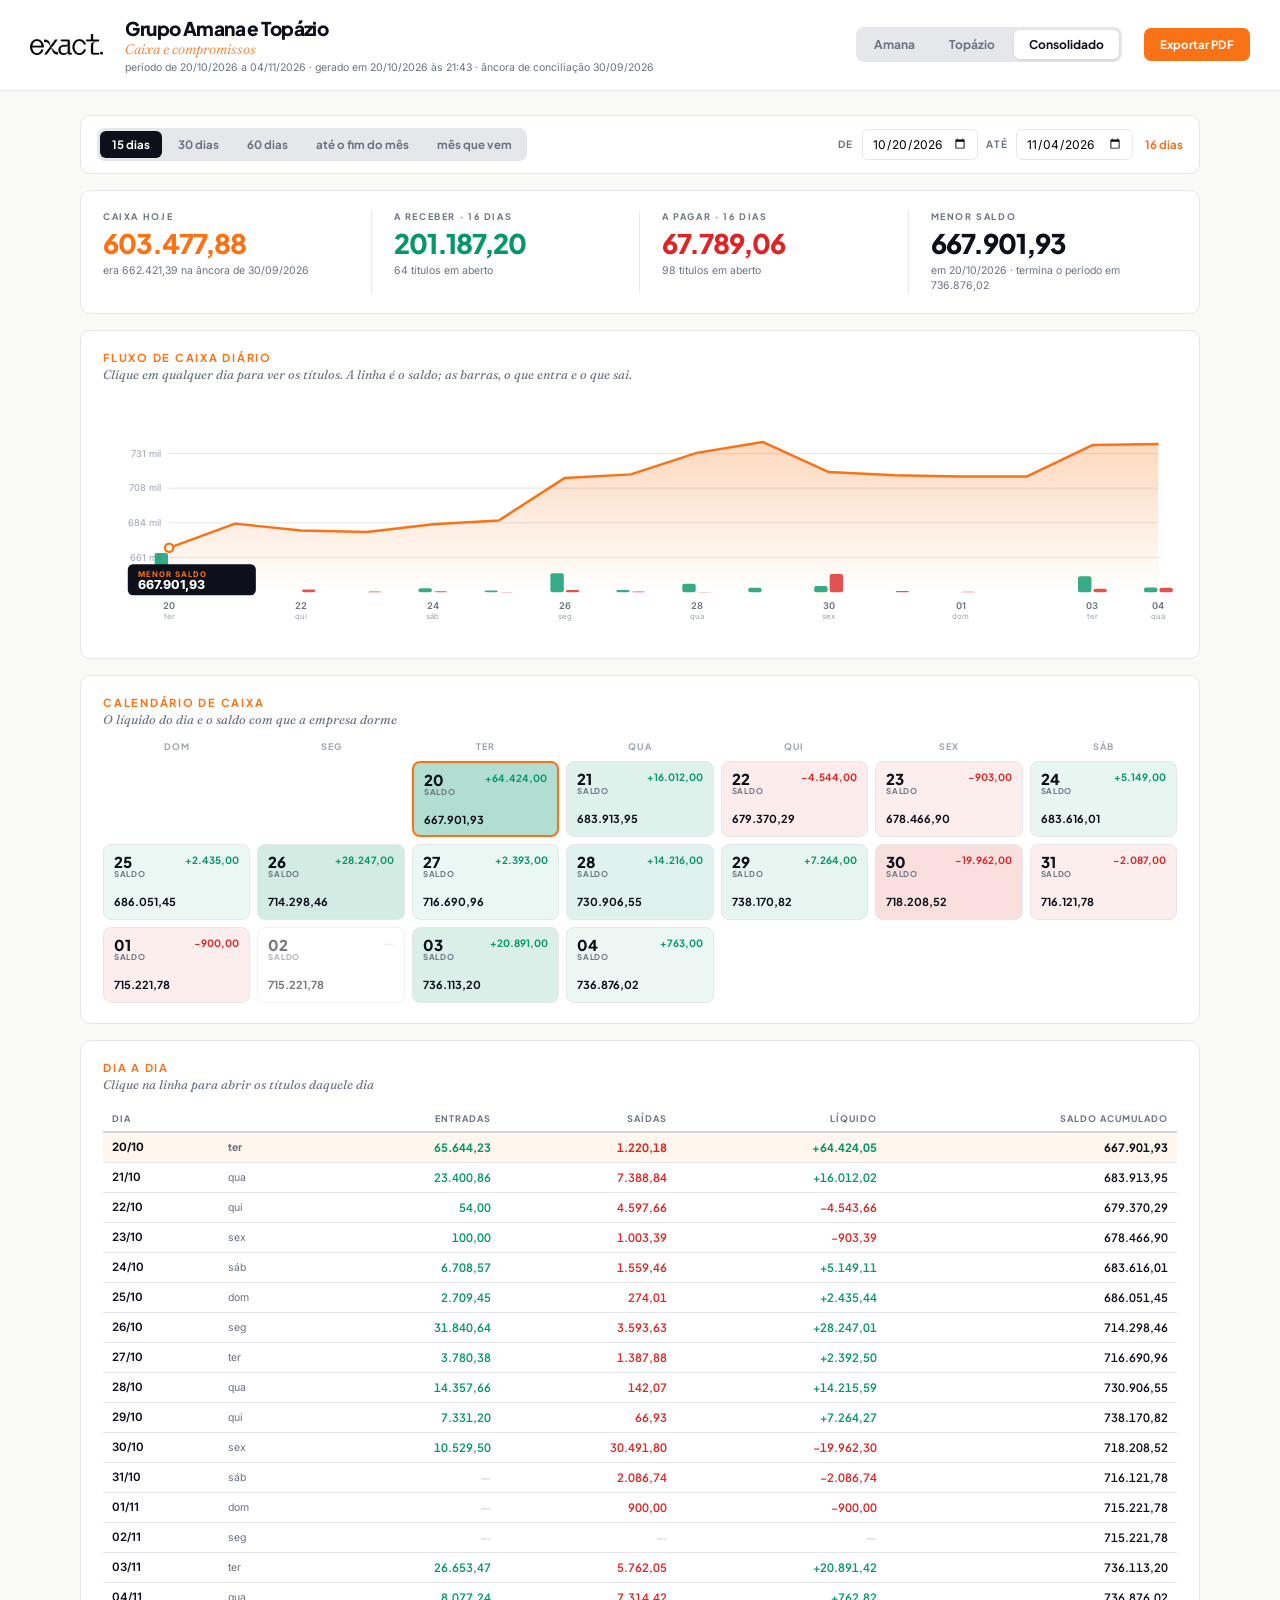
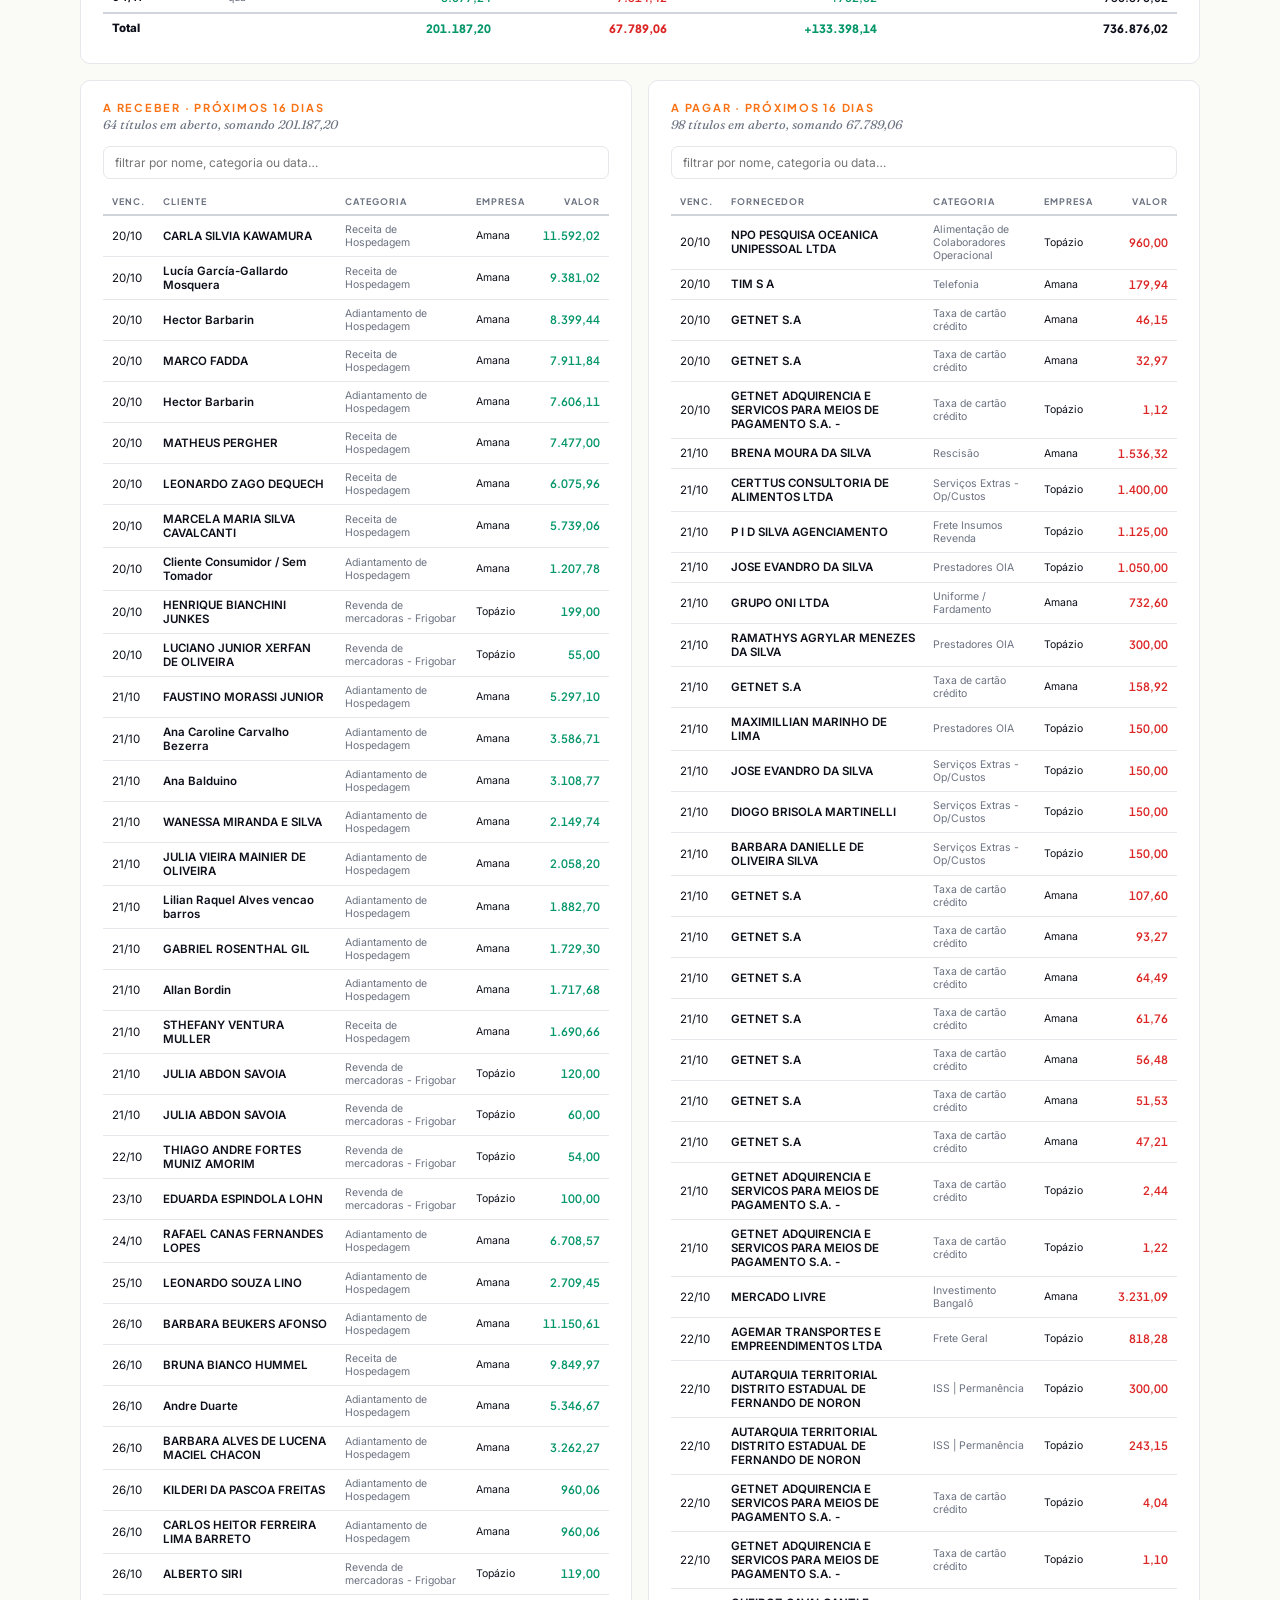
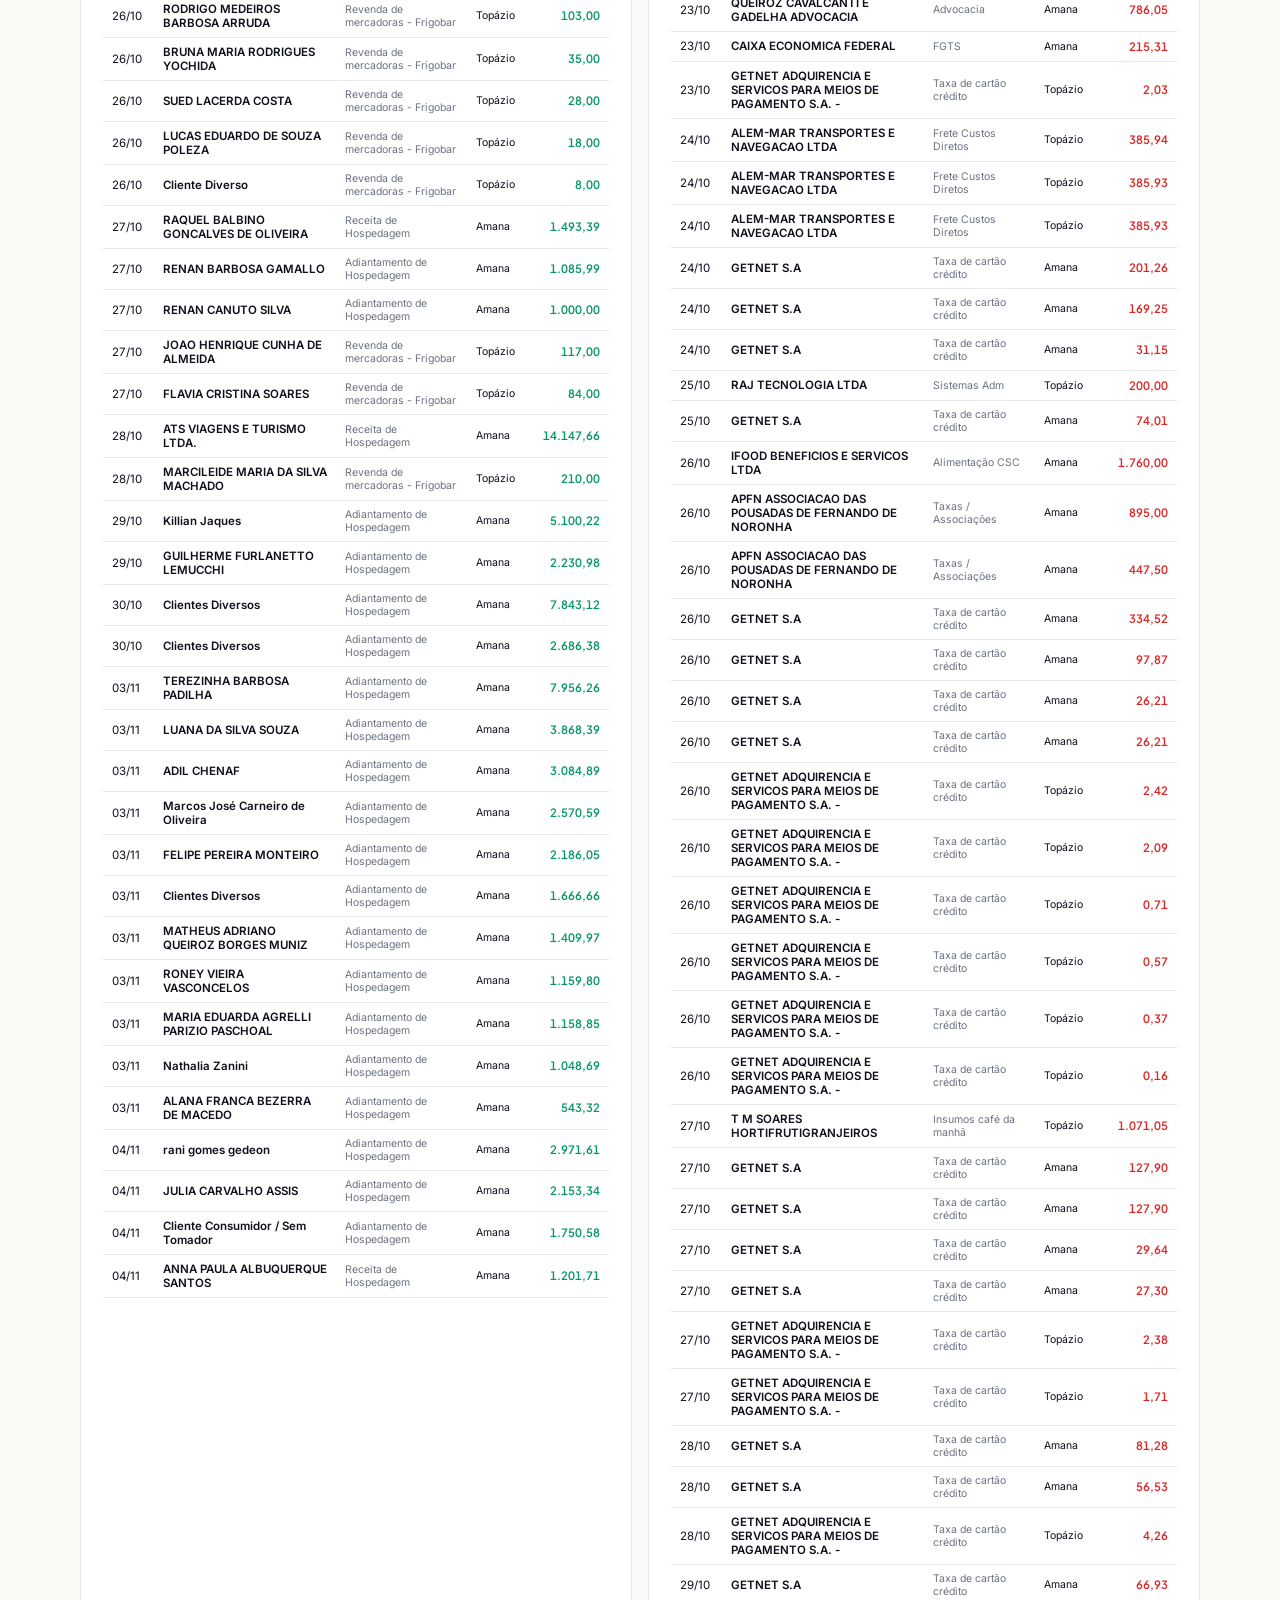
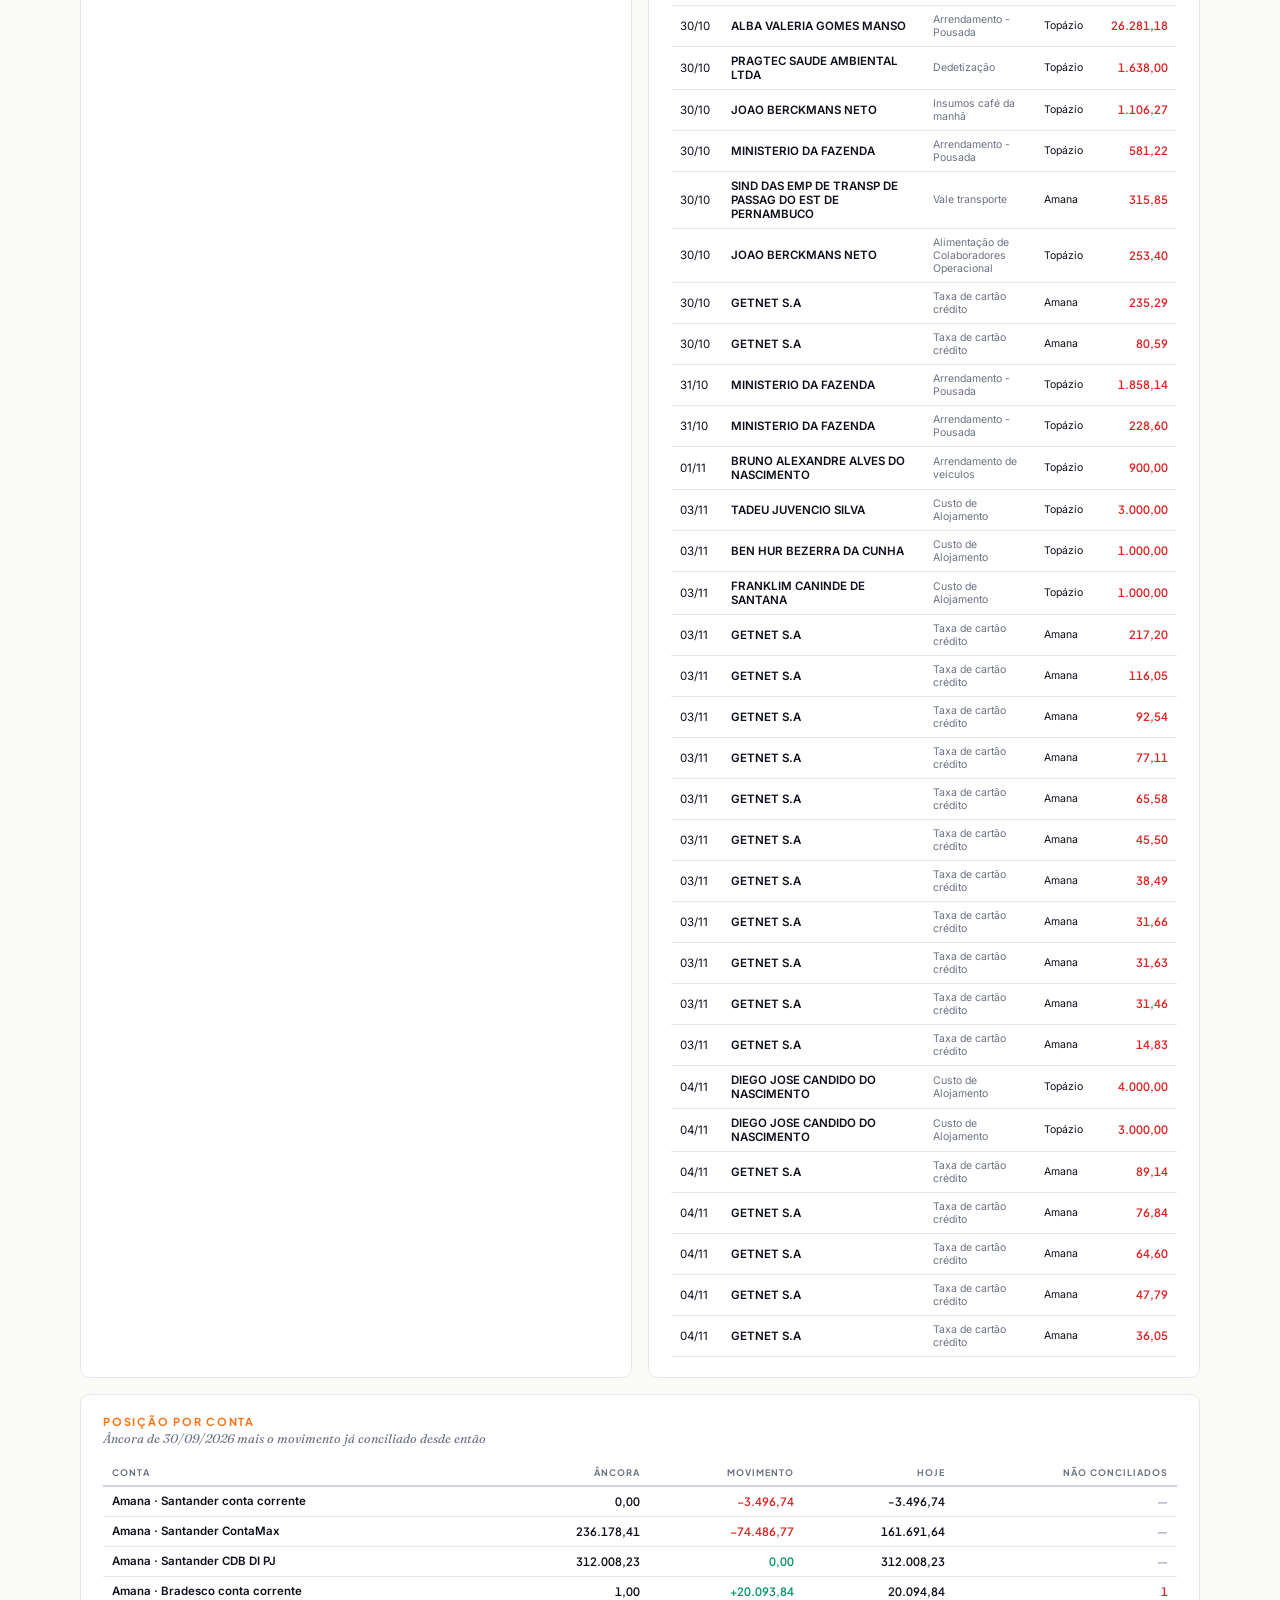
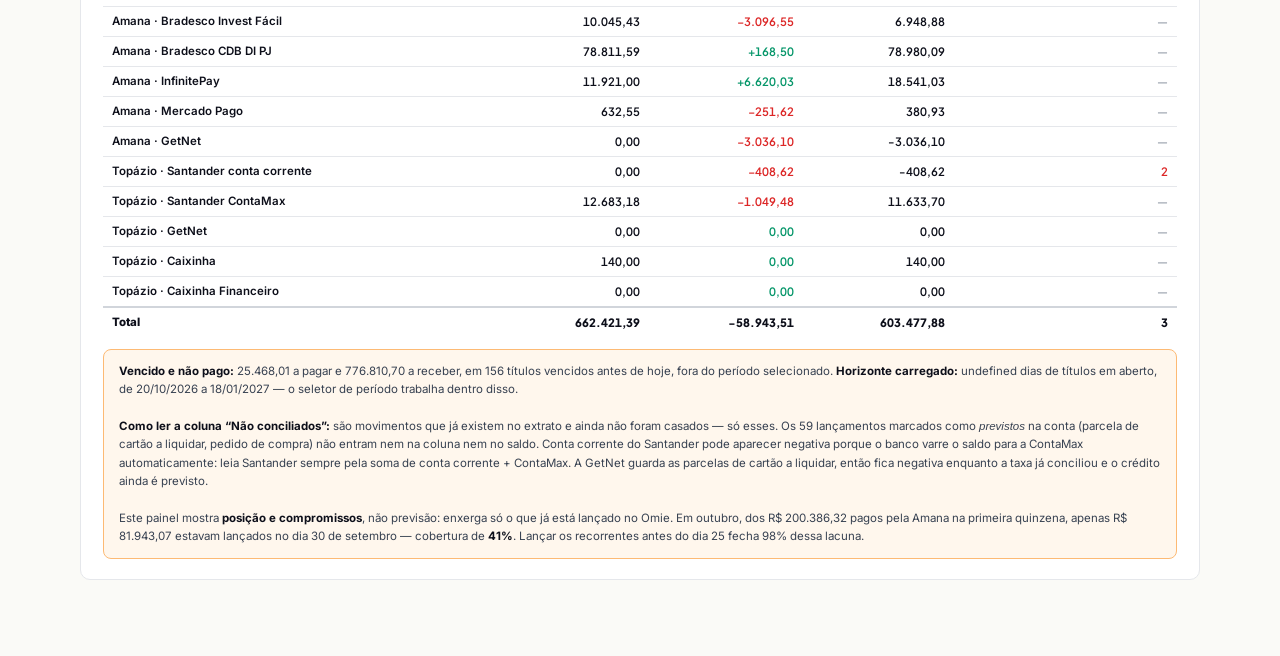
==== commit 3507b2e3: "caixa de 20/10 e conserto da contagem de nao conciliados O alerta dizia 62 lancamentos nao conciliad" ====
--- a/caixa.html
+++ b/caixa.html
@@ -90,7 +90,7 @@
 <div class="mbg" id="mbg" onclick="if(event.target===this)fechar()"><div class="mcard">
 <div class="mhead"><h3 id="mtit"></h3><button onclick="fechar()">&times;</button></div>
 <div class="mbody" id="mbody"></div></div></div>
-<script>const D={"meta": {"hoje": "20/10/2026", "fim": "18/01/2027", "ancora": "30/09/2026", "gerado": "20/10/2026 às 20:56"}, "deparar": {"de": "18/10/2026", "ate": "20/10/2026", "dias": 2, "ents": {"amana": {"nome": "Amana", "saldo_ant": 377224.76, "saldo_hoje": 592112.8, "n": {"aconteceu": 13, "escorregou": 6, "em_pe": 56, "mudou": 2, "sumiu": 0, "surpresa": 19}, "v": {"aconteceu": 10655.51, "escorregou": 17472.39, "em_pe": 114368.46, "mudou": 6662.61, "sumiu": 0.0, "surpresa": 95002.48}, "listas": {"aconteceu": [{"id": 5253464302, "lado": "receber", "d": "19/10/2026", "v": 3656.32, "nome": "DANIELLE CASTRO LEITE"}, {"id": 5274831811, "lado": "receber", "d": "19/10/2026", "v": 1976.18, "nome": "Felipe Jaloto Emmanouilides"}, {"id": 5286535009, "lado": "receber", "d": "19/10/2026", "v": 1957.1, "nome": "LUCAS MARQUES PEDROSA"}, {"id": 5286578371, "lado": "receber", "d": "19/10/2026", "v": 1417.58, "nome": "IGOR HENRIQUE DE CASTRO BARBOSA"}, {"id": 5235401614, "lado": "receber", "d": "19/10/2026", "v": 1007.82, "nome": "RAFAEL SANTOS REINALDO"}, {"id": 5286565613, "lado": "pagar", "d": "19/10/2026", "v": 161.9, "nome": "GETNET S.A"}, {"id": 5286560099, "lado": "pagar", "d": "19/10/2026", "v": 132.47, "nome": "GETNET S.A"}, {"id": 5253466904, "lado": "pagar", "d": "19/10/2026", "v": 99.81, "nome": "GETNET S.A"}, {"id": 5287576734, "lado": "pagar", "d": "19/10/2026", "v": 67.41, "nome": "GETNET S.A"}, {"id": 5274832276, "lado": "pagar", "d": "19/10/2026", "v": 59.28, "nome": "GETNET S.A"}, {"id": 5286540787, "lado": "pagar", "d": "19/10/2026", "v": 53.43, "nome": "GETNET S.A"}, {"id": 5286583806, "lado": "pagar", "d": "19/10/2026", "v": 38.7, "nome": "GETNET S.A"}], "escorregou": [{"id": 5306670544, "lado": "receber", "d": "20/10/2026", "v": 8399.44, "nome": "Hector Barbarin"}, {"id": 5306656407, "lado": "receber", "d": "20/10/2026", "v": 7606.11, "nome": "Hector Barbarin"}, {"id": 5250772904, "lado": "receber", "d": "20/10/2026", "v": 1207.78, "nome": "Cliente Consumidor / Sem Tomador"}, {"id": 5296636030, "lado": "pagar", "d": "20/10/2026", "v": 179.94, "nome": "TIM S A"}, {"id": 5287597504, "lado": "pagar", "d": "20/10/2026", "v": 46.15, "nome": "GETNET S.A"}, {"id": 5250774485, "lado": "pagar", "d": "20/10/2026", "v": 32.97, "nome": "GETNET S.A"}], "em_pe": [{"id": 5301961612, "lado": "receber", "d": "28/10/2026", "v": 14147.66, "nome": "ATS VIAGENS E TURISMO LTDA."}, {"id": 5287860341, "lado": "receber", "d": "26/10/2026", "v": 11150.61, "nome": "BARBARA BEUKERS AFONSO"}, {"id": 5301787377, "lado": "receber", "d": "26/10/2026", "v": 9849.97, "nome": "BRUNA BIANCO HUMMEL"}, {"id": 5302010544, "lado": "receber", "d": "21/10/2026", "v": 8174.95, "nome": "ANDERSON SILVA ALVES"}, {"id": 5267598700, "lado": "receber", "d": "30/10/2026", "v": 7843.12, "nome": "Clientes Diversos"}, {"id": 5302141278, "lado": "receber", "d": "24/10/2026", "v": 6708.57, "nome": "RAFAEL CANAS FERNANDES LOPES"}, {"id": 5306651027, "lado": "receber", "d": "26/10/2026", "v": 5346.67, "nome": "Andre Duarte"}, {"id": 5301671592, "lado": "receber", "d": "21/10/2026", "v": 5297.1, "nome": "FAUSTINO MORASSI JUNIOR"}, {"id": 5306443100, "lado": "receber", "d": "29/10/2026", "v": 5100.22, "nome": "Killian Jaques"}, {"id": 5302017831, "lado": "receber", "d": "21/10/2026", "v": 3586.71, "nome": "Ana Caroline Carvalho Bezerra"}, {"id": 5287855747, "lado": "receber", "d": "26/10/2026", "v": 3262.27, "nome": "BARBARA ALVES DE LUCENA MACIEL CHACON"}, {"id": 5302016183, "lado": "receber", "d": "21/10/2026", "v": 3108.77, "nome": "Ana Balduino"}], "mudou": [{"id": 5300849366, "lado": "receber", "d": "18/10/2026", "v": 4415.7, "nome": "ANA CAROLLYNE MIRANDA MESQUITA", "real": 4415.69}, {"id": 5302007153, "lado": "receber", "d": "19/10/2026", "v": 2246.93, "nome": "RODRIGO IMPROTA DA SILVA", "real": 2246.92}], "sumiu": [], "surpresa": [{"id": 5236294342, "d": "20/10/2026", "v": 22682.18, "st": "Pago", "nome": "SIMPLES NACIONAL", "lado": "pagar"}, {"id": 5310767238, "d": "20/10/2026", "v": 16697.74, "st": "Recebido", "nome": "GABRIEL MOREIRA SALUM", "lado": "receber"}, {"id": 5310097553, "d": "19/10/2026", "v": 10259.05, "st": "Recebido", "nome": "francesca rossi", "lado": "receber"}, {"id": 5302010544, "d": "19/10/2026", "v": 8174.94, "st": "Recebido", "nome": "ANDERSON SILVA ALVES", "lado": "receber"}, {"id": 5310018678, "d": "19/10/2026", "v": 6649.86, "st": "Recebido", "nome": "Giulia Maza", "lado": "receber"}, {"id": 5310792552, "d": "20/10/2026", "v": 6217.27, "st": "Recebido", "nome": "FELIPE GABRIEL NAGEM DA SILVA ABELAIRA", "lado": "receber"}, {"id": 5310792566, "d": "20/10/2026", "v": 6217.27, "st": "Recebido", "nome": "FELIPE GABRIEL NAGEM DA SILVA ABELAIRA", "lado": "receber"}, {"id": 5310829891, "d": "20/10/2026", "v": 3868.39, "st": "Recebido", "nome": "LUANA DA SILVA SOUZA", "lado": "receber"}, {"id": 5310829905, "d": "20/10/2026", "v": 3868.39, "st": "Recebido", "nome": "LUANA DA SILVA SOUZA", "lado": "receber"}, {"id": 5310829911, "d": "20/10/2026", "v": 3868.39, "st": "Recebido", "nome": "LUANA DA SILVA SOUZA", "lado": "receber"}, {"id": 5310829918, "d": "20/10/2026", "v": 3868.39, "st": "Recebido", "nome": "LUANA DA SILVA SOUZA", "lado": "receber"}, {"id": 5307979181, "d": "20/10/2026", "v": 1138.8, "st": "Pago", "nome": "MINISTERIO DA FAZENDA", "lado": "pagar"}]}, "acerto": 49.8, "cobertura": 15.4}, "topazio": {"nome": "Topázio", "saldo_ant": 15749.34, "saldo_hoje": 11365.08, "n": {"aconteceu": 1, "escorregou": 10, "em_pe": 35, "mudou": 0, "sumiu": 0, "surpresa": 11}, "v": {"aconteceu": 144.0, "escorregou": 785.81, "em_pe": 33839.69, "mudou": 0.0, "sumiu": 0.0, "surpresa": 138682.01}, "listas": {"aconteceu": [{"id": 3126797668, "lado": "receber", "d": "19/10/2026", "v": 144.0, "nome": "JULIA COMPARATO MONTEIRO DE BARROS"}], "escorregou": [{"id": 3126795087, "lado": "receber", "d": "19/10/2026", "v": 333.0, "nome": "THIAGO CLAUDINO GOMES RIGHETTO"}, {"id": 3126800747, "lado": "receber", "d": "20/10/2026", "v": 199.0, "nome": "HENRIQUE BIANCHINI JUNKES"}, {"id": 3126791026, "lado": "receber", "d": "19/10/2026", "v": 166.0, "nome": "RAPHAEL SANCHES DA COSTA BARBOSA"}, {"id": 3126799795, "lado": "receber", "d": "20/10/2026", "v": 55.0, "nome": "LUCIANO JUNIOR XERFAN DE OLIVEIRA"}, {"id": 3126792383, "lado": "receber", "d": "19/10/2026", "v": 18.0, "nome": "VINICIUS MUNIZ NOGUEIRA"}, {"id": 3126795100, "lado": "pagar", "d": "19/10/2026", "v": 6.76, "nome": "GETNET ADQUIRENCIA E SERVICOS PARA MEIOS DE PAGAMENTO S.A. -"}, {"id": 3126791188, "lado": "pagar", "d": "19/10/2026", "v": 3.37, "nome": "GETNET ADQUIRENCIA E SERVICOS PARA MEIOS DE PAGAMENTO S.A. -"}, {"id": 3126798188, "lado": "pagar", "d": "19/10/2026", "v": 2.92, "nome": "GETNET ADQUIRENCIA E SERVICOS PARA MEIOS DE PAGAMENTO S.A. -"}, {"id": 3126799905, "lado": "pagar", "d": "20/10/2026", "v": 1.12, "nome": "GETNET ADQUIRENCIA E SERVICOS PARA MEIOS DE PAGAMENTO S.A. -"}, {"id": 3126792454, "lado": "pagar", "d": "19/10/2026", "v": 0.64, "nome": "GETNET ADQUIRENCIA E SERVICOS PARA MEIOS DE PAGAMENTO S.A. -"}], "em_pe": [{"id": 3081058433, "lado": "pagar", "d": "30/10/2026", "v": 26281.18, "nome": "ALBA VALERIA GOMES MANSO"}, {"id": 3081087270, "lado": "pagar", "d": "31/10/2026", "v": 1858.14, "nome": "MINISTERIO DA FAZENDA"}, {"id": 3108384604, "lado": "pagar", "d": "30/10/2026", "v": 1638.0, "nome": "PRAGTEC SAUDE AMBIENTAL LTDA"}, {"id": 3130726129, "lado": "pagar", "d": "27/10/2026", "v": 1071.05, "nome": "T M SOARES HORTIFRUTIGRANJEIROS"}, {"id": 3089129308, "lado": "pagar", "d": "01/11/2026", "v": 900.0, "nome": "BRUNO ALEXANDRE ALVES DO NASCIMENTO"}, {"id": 3081084233, "lado": "pagar", "d": "30/10/2026", "v": 581.22, "nome": "MINISTERIO DA FAZENDA"}, {"id": 3081088577, "lado": "pagar", "d": "31/10/2026", "v": 228.6, "nome": "MINISTERIO DA FAZENDA"}, {"id": 3131618013, "lado": "receber", "d": "28/10/2026", "v": 210.0, "nome": "MARCILEIDE MARIA DA SILVA MACHADO"}, {"id": 3130517184, "lado": "pagar", "d": "25/10/2026", "v": 200.0, "nome": "RAJ TECNOLOGIA LTDA"}, {"id": 3126803843, "lado": "receber", "d": "21/10/2026", "v": 120.0, "nome": "JULIA ABDON SAVOIA"}, {"id": 3131584521, "lado": "receber", "d": "26/10/2026", "v": 119.0, "nome": "ALBERTO SIRI"}, {"id": 3131605894, "lado": "receber", "d": "27/10/2026", "v": 117.0, "nome": "JOAO HENRIQUE CUNHA DE ALMEIDA"}], "mudou": [], "sumiu": [], "surpresa": [{"id": 3089121865, "d": "20/10/2026", "v": 72246.81, "st": "Pago", "nome": "MINISTERIO DA FAZENDA", "lado": "pagar"}, {"id": 3089106374, "d": "19/10/2026", "v": 54922.97, "st": "Pago", "nome": "BOOKING.COM BRASIL SERVICOS DE RESERVA DE HOTEIS LTDA.", "lado": "pagar"}, {"id": 3107134743, "d": "20/10/2026", "v": 4269.03, "st": "Pago", "nome": "MINISTERIO DA FAZENDA", "lado": "pagar"}, {"id": 3089113293, "d": "20/10/2026", "v": 2419.26, "st": "Pago", "nome": "CAIXA ECONOMICA FEDERAL", "lado": "pagar"}, {"id": 3134050592, "d": "19/10/2026", "v": 1499.13, "st": "Pago", "nome": "MINISTERIO DA FAZENDA", "lado": "pagar"}, {"id": 3134050120, "d": "19/10/2026", "v": 1397.92, "st": "Pago", "nome": "MINISTERIO DA FAZENDA", "lado": "pagar"}, {"id": 3134047820, "d": "19/10/2026", "v": 700.0, "st": "Pago", "nome": "PRISCILA SILVA ARAUJO", "lado": "pagar"}, {"id": 3128289399, "d": "19/10/2026", "v": 640.65, "st": "Pago", "nome": "DAVISA DISTRIBUIDORA LTDA", "lado": "pagar"}, {"id": 3131692952, "d": "20/10/2026", "v": 384.27, "st": "Pago", "nome": "SP INDUSTRIA DE CARNES LTDA", "lado": "pagar"}, {"id": 3130855428, "d": "19/10/2026", "v": 171.98, "st": "Pago", "nome": "PRASO PLATAFORMA DE COMERCIO LTDA.", "lado": "pagar"}, {"id": 3124861263, "d": "20/10/2026", "v": 29.99, "st": "Pago", "nome": "TIM S A", "lado": "pagar"}]}, "acerto": 15.5, "cobertura": 0.1}}}, "horizonte": 90, "ents": {"amana": {"nome": "Amana", "contas": [{"n": "Santander conta corrente", "ini": 0.0, "mov": -3496.74, "hoje": -3496.74, "naoconc": 4}, {"n": "Santander ContaMax", "ini": 236178.41, "mov": -74486.77, "hoje": 161691.64, "naoconc": 0}, {"n": "Santander CDB DI PJ", "ini": 312008.23, "mov": 0.0, "hoje": 312008.23, "naoconc": 0}, {"n": "Bradesco conta corrente", "ini": 1.0, "mov": 20093.84, "hoje": 20094.84, "naoconc": 2}, {"n": "Bradesco Invest Fácil", "ini": 10045.43, "mov": -3096.55, "hoje": 6948.88, "naoconc": 0}, {"n": "Bradesco CDB DI PJ", "ini": 78811.59, "mov": 168.5, "hoje": 78980.09, "naoconc": 0}, {"n": "InfinitePay", "ini": 11921.0, "mov": 6620.03, "hoje": 18541.03, "naoconc": 0}, {"n": "Mercado Pago", "ini": 632.55, "mov": -251.62, "hoje": 380.93, "naoconc": 0}, {"n": "GetNet", "ini": 0.0, "mov": -3036.1, "hoje": -3036.1, "naoconc": 36}], "itens": [{"id": 5245066130, "lado": "receber", "d": "10/11/2026", "nome": "NATANAEL FONTOURA BONOTTO", "cat": "Adiantamento de Hospedagem", "v": 853.88, "doc": "", "st": "A Vencer", "emp": "Amana"}, {"id": 5248116832, "lado": "receber", "d": "11/11/2026", "nome": "CAROLINE NILSON", "cat": "Adiantamento de Hospedagem", "v": 1298.53, "doc": "", "st": "A Vencer", "emp": "Amana"}, {"id": 5250772904, "lado": "receber", "d": "20/10/2026", "nome": "Cliente Consumidor / Sem Tomador", "cat": "Adiantamento de Hospedagem", "v": 1207.78, "doc": "", "st": "Vence Hoje", "emp": "Amana"}, {"id": 5253464304, "lado": "receber", "d": "17/11/2026", "nome": "DANIELLE CASTRO LEITE", "cat": "Adiantamento de Hospedagem", "v": 3656.32, "doc": "", "st": "A Vencer", "emp": "Amana"}, {"id": 5254545086, "lado": "receber", "d": "03/11/2026", "nome": "MARIA EDUARDA AGRELLI PARIZIO PASCHOAL", "cat": "Adiantamento de Hospedagem", "v": 1158.85, "doc": "", "st": "A Vencer", "emp": "Amana"}, {"id": 5254545088, "lado": "receber", "d": "01/12/2026", "nome": "MARIA EDUARDA AGRELLI PARIZIO PASCHOAL", "cat": "Adiantamento de Hospedagem", "v": 1158.85, "doc": "", "st": "A Vencer", "emp": "Amana"}, {"id": 5256932611, "lado": "receber", "d": "04/11/2026", "nome": "Cliente Consumidor / Sem Tomador", "cat": "Adiantamento de Hospedagem", "v": 1750.58, "doc": "", "st": "A Vencer", "emp": "Amana"}, {"id": 5259815832, "lado": "receber", "d": "11/11/2026", "nome": "Clientes Diversos", "cat": "Adiantamento de Hospedagem", "v": 4536.66, "doc": "", "st": "A Vencer", "emp": "Amana"}, {"id": 5259815846, "lado": "receber", "d": "11/12/2026", "nome": "Clientes Diversos", "cat": "Adiantamento de Hospedagem", "v": 4536.66, "doc": "", "st": "A Vencer", "emp": "Amana"}, {"id": 5260801762, "lado": "receber", "d": "16/11/2026", "nome": "Clientes Diversos", "cat": "Adiantamento de Hospedagem", "v": 824.21, "doc": "", "st": "A Vencer", "emp": "Amana"}, {"id": 5260819872, "lado": "receber", "d": "16/11/2026", "nome": "EDUARDO PALMEIRO DE SOUZA LEITE", "cat": "Adiantamento de Hospedagem", "v": 3527.4, "doc": "", "st": "A Vencer", "emp": "Amana"}, {"id": 5260819874, "lado": "receber", "d": "14/12/2026", "nome": "EDUARDO PALMEIRO DE SOUZA LEITE", "cat": "Adiantamento de Hospedagem", "v": 3527.4, "doc": "", "st": "A Vencer", "emp": "Amana"}, {"id": 5267574109, "lado": "receber", "d": "30/10/2026", "nome": "Clientes Diversos", "cat": "Adiantamento de Hospedagem", "v": 2686.38, "doc": "", "st": "A Vencer", "emp": "Amana"}, {"id": 5267574113, "lado": "receber", "d": "30/11/2026", "nome": "Clientes Diversos", "cat": "Adiantamento de Hospedagem", "v": 2686.38, "doc": "", "st": "A Vencer", "emp": "Amana"}, {"id": 5267574116, "lado": "receber", "d": "29/12/2026", "nome": "Clientes Diversos", "cat": "Adiantamento de Hospedagem", "v": 2686.38, "doc": "", "st": "A Vencer", "emp": "Amana"}, {"id": 5267598700, "lado": "receber", "d": "30/10/2026", "nome": "Clientes Diversos", "cat": "Adiantamento de Hospedagem", "v": 7843.12, "doc": "", "st": "A Vencer", "emp": "Amana"}, {"id": 5269120132, "lado": "receber", "d": "03/11/2026", "nome": "ALANA FRANCA BEZERRA DE MACEDO", "cat": "Adiantamento de Hospedagem", "v": 543.32, "doc": "", "st": "A Vencer", "emp": "Amana"}, {"id": 5269120134, "lado": "receber", "d": "30/11/2026", "nome": "ALANA FRANCA BEZERRA DE MACEDO", "cat": "Adiantamento de Hospedagem", "v": 543.32, "doc": "", "st": "A Vencer", "emp": "Amana"}, {"id": 5269120136, "lado": "receber", "d": "30/12/2026", "nome": "ALANA FRANCA BEZERRA DE MACEDO", "cat": "Adiantamento de Hospedagem", "v": 543.32, "doc": "", "st": "A Vencer", "emp": "Amana"}, {"id": 5269121880, "lado": "receber", "d": "03/11/2026", "nome": "ADIL CHENAF", "cat": "Adiantamento de Hospedagem", "v": 3084.89, "doc": "", "st": "A Vencer", "emp": "Amana"}, {"id": 5269469623, "lado": "receber", "d": "04/11/2026", "nome": "rani gomes gedeon", "cat": "Adiantamento de Hospedagem", "v": 2971.61, "doc": "", "st": "A Vencer", "emp": "Amana"}, {"id": 5269477111, "lado": "receber", "d": "04/11/2026", "nome": "JULIA CARVALHO ASSIS", "cat": "Adiantamento de Hospedagem", "v": 2153.34, "doc": "", "st": "A Vencer", "emp": "Amana"}, {"id": 5271160659, "lado": "receber", "d": "09/11/2026", "nome": "JAIME VINICIUS FAZIO ROSSI", "cat": "Adiantamento de Hospedagem", "v": 2727.52, "doc": "", "st": "A Vencer", "emp": "Amana"}, {"id": 5271162886, "lado": "receber", "d": "09/11/2026", "nome": "THAIS VIEIRA", "cat": "Adiantamento de Hospedagem", "v": 2697.09, "doc": "", "st": "A Vencer", "emp": "Amana"}, {"id": 5271165378, "lado": "receber", "d": "09/11/2026", "nome": "THIAGO FERREIRA DELNERI", "cat": "Adiantamento de Hospedagem", "v": 5466.14, "doc": "", "st": "A Vencer", "emp": "Amana"}, {"id": 5271165382, "lado": "receber", "d": "07/12/2026", "nome": "THIAGO FERREIRA DELNERI", "cat": "Adiantamento de Hospedagem", "v": 5466.14, "doc": "", "st": "A Vencer", "emp": "Amana"}, {"id": 5271165386, "lado": "receber", "d": "06/01/2027", "nome": "THIAGO FERREIRA DELNERI", "cat": "Adiantamento de Hospedagem", "v": 5466.14, "doc": "", "st": "A Vencer", "emp": "Amana"}, {"id": 5271180698, "lado": "receber", "d": "09/11/2026", "nome": "INGRID MOSQUIN SIMOES", "cat": "Adiantamento de Hospedagem", "v": 4406.49, "doc": "", "st": "A Vencer", "emp": "Amana"}, {"id": 5271491914, "lado": "receber", "d": "11/11/2026", "nome": "AMANDA KAROLINE SILVA SOUZA", "cat": "Adiantamento de Hospedagem", "v": 1506.88, "doc": "", "st": "A Vencer", "emp": "Amana"}, {"id": 5271491916, "lado": "receber", "d": "11/12/2026", "nome": "AMANDA KAROLINE SILVA SOUZA", "cat": "Adiantamento de Hospedagem", "v": 1506.88, "doc": "", "st": "A Vencer", "emp": "Amana"}, {"id": 5271491918, "lado": "receber", "d": "11/01/2027", "nome": "AMANDA KAROLINE SILVA SOUZA", "cat": "Adiantamento de Hospedagem", "v": 1506.88, "doc": "", "st": "A Vencer", "emp": "Amana"}, {"id": 5274831815, "lado": "receber", "d": "18/11/2026", "nome": "Felipe Jaloto Emmanouilides", "cat": "Adiantamento de Hospedagem", "v": 1976.18, "doc": "", "st": "A Vencer", "emp": "Amana"}, {"id": 5275353251, "lado": "receber", "d": "21/10/2026", "nome": "WANESSA MIRANDA E SILVA", "cat": "Adiantamento de Hospedagem", "v": 2149.74, "doc": "", "st": "A Vencer", "emp": "Amana"}, {"id": 5277124109, "lado": "receber", "d": "21/10/2026", "nome": "GABRIEL ROSENTHAL GIL", "cat": "Adiantamento de Hospedagem", "v": 1729.3, "doc": "", "st": "A Vencer", "emp": "Amana"}, {"id": 5277124137, "lado": "receber", "d": "23/11/2026", "nome": "GABRIEL ROSENTHAL GIL", "cat": "Adiantamento de Hospedagem", "v": 1729.3, "doc": "", "st": "A Vencer", "emp": "Amana"}, {"id": 5277124169, "lado": "receber", "d": "21/12/2026", "nome": "GABRIEL ROSENTHAL GIL", "cat": "Adiantamento de Hospedagem", "v": 1729.3, "doc": "", "st": "A Vencer", "emp": "Amana"}, {"id": 5277255149, "lado": "receber", "d": "27/10/2026", "nome": "RENAN CANUTO SILVA", "cat": "Adiantamento de Hospedagem", "v": 1000.0, "doc": "", "st": "A Vencer", "emp": "Amana"}, {"id": 5277255154, "lado": "receber", "d": "26/11/2026", "nome": "RENAN CANUTO SILVA", "cat": "Adiantamento de Hospedagem", "v": 1000.0, "doc": "", "st": "A Vencer", "emp": "Amana"}, {"id": 5277255156, "lado": "receber", "d": "28/12/2026", "nome": "RENAN CANUTO SILVA", "cat": "Adiantamento de Hospedagem", "v": 1000.0, "doc": "", "st": "A Vencer", "emp": "Amana"}, {"id": 5279140957, "lado": "receber", "d": "29/10/2026", "nome": "GUILHERME FURLANETTO LEMUCCHI", "cat": "Adiantamento de Hospedagem", "v": 2230.98, "doc": "", "st": "A Vencer", "emp": "Amana"}, {"id": 5279393998, "lado": "receber", "d": "03/11/2026", "nome": "MATHEUS ADRIANO QUEIROZ BORGES MUNIZ", "cat": "Adiantamento de Hospedagem", "v": 1409.97, "doc": "", "st": "A Vencer", "emp": "Amana"}, {"id": 5279394000, "lado": "receber", "d": "30/11/2026", "nome": "MATHEUS ADRIANO QUEIROZ BORGES MUNIZ", "cat": "Adiantamento de Hospedagem", "v": 1409.97, "doc": "", "st": "A Vencer", "emp": "Amana"}, {"id": 5279394002, "lado": "receber", "d": "30/12/2026", "nome": "MATHEUS ADRIANO QUEIROZ BORGES MUNIZ", "cat": "Adiantamento de Hospedagem", "v": 1409.97, "doc": "", "st": "A Vencer", "emp": "Amana"}, {"id": 5280540819, "lado": "receber", "d": "03/11/2026", "nome": "TEREZINHA BARBOSA PADILHA", "cat": "Adiantamento de Hospedagem", "v": 7956.26, "doc": "", "st": "A Vencer", "emp": "Amana"}, {"id": 5285310969, "lado": "receber", "d": "12/11/2026", "nome": "GLENDA AMBROSIO MORETTO", "cat": "Adiantamento de Hospedagem", "v": 2277.25, "doc": "", "st": "A Vencer", "emp": "Amana"}, {"id": 5285310972, "lado": "receber", "d": "14/12/2026", "nome": "GLENDA AMBROSIO MORETTO", "cat": "Adiantamento de Hospedagem", "v": 2277.25, "doc": "", "st": "A Vencer", "emp": "Amana"}, {"id": 5285310976, "lado": "receber", "d": "11/01/2027", "nome": "GLENDA AMBROSIO MORETTO", "cat": "Adiantamento de Hospedagem", "v": 2277.25, "doc": "", "st": "A Vencer", "emp": "Amana"}, {"id": 5285342030, "lado": "receber", "d": "16/11/2026", "nome": "THAIS DE BARROS MORETZSOHN", "cat": "Adiantamento de Hospedagem", "v": 1304.73, "doc": "", "st": "A Vencer", "emp": "Amana"}, {"id": 5285342032, "lado": "receber", "d": "15/12/2026", "nome": "THAIS DE BARROS MORETZSOHN", "cat": "Adiantamento de Hospedagem", "v": 1304.73, "doc": "", "st": "A Vencer", "emp": "Amana"}, {"id": 5285342034, "lado": "receber", "d": "14/01/2027", "nome": "THAIS DE BARROS MORETZSOHN", "cat": "Adiantamento de Hospedagem", "v": 1304.73, "doc": "", "st": "A Vencer", "emp": "Amana"}, {"id": 5285369681, "lado": "receber", "d": "05/11/2026", "nome": "EDUARDA ESPINDOLA LOHN", "cat": "Adiantamento de Hospedagem", "v": 3150.92, "doc": "RPS 313", "st": "A Vencer", "emp": "Amana"}, {"id": 5285370476, "lado": "receber", "d": "07/12/2026", "nome": "EDUARDA ESPINDOLA LOHN", "cat": "Adiantamento de Hospedagem", "v": 3150.92, "doc": "RPS 313", "st": "A Vencer", "emp": "Amana"}, {"id": 5285371766, "lado": "receber", "d": "04/01/2027", "nome": "EDUARDA ESPINDOLA LOHN", "cat": "Adiantamento de Hospedagem", "v": 3150.92, "doc": "RPS 313", "st": "A Vencer", "emp": "Amana"}, {"id": 5285699691, "lado": "receber", "d": "05/11/2026", "nome": "GABRIEL DE BARROS MORETZSOHN", "cat": "Adiantamento de Hospedagem", "v": 1533.12, "doc": "221", "st": "A Vencer", "emp": "Amana"}, {"id": 5285699826, "lado": "receber", "d": "07/12/2026", "nome": "GABRIEL DE BARROS MORETZSOHN", "cat": "Adiantamento de Hospedagem", "v": 1533.12, "doc": "221", "st": "A Vencer", "emp": "Amana"}, {"id": 5285700010, "lado": "receber", "d": "04/01/2027", "nome": "GABRIEL DE BARROS MORETZSOHN", "cat": "Adiantamento de Hospedagem", "v": 1533.12, "doc": "221", "st": "A Vencer", "emp": "Amana"}, {"id": 5286537786, "lado": "receber", "d": "18/11/2026", "nome": "LUCAS MARQUES PEDROSA", "cat": "Adiantamento de Hospedagem", "v": 1957.1, "doc": "231", "st": "A Vencer", "emp": "Amana"}, {"id": 5286578522, "lado": "receber", "d": "17/11/2026", "nome": "IGOR HENRIQUE DE CASTRO BARBOSA", "cat": "Adiantamento de Hospedagem", "v": 1417.58, "doc": "RPS 361", "st": "A Vencer", "emp": "Amana"}, {"id": 5286578662, "lado": "receber", "d": "17/12/2026", "nome": "IGOR HENRIQUE DE CASTRO BARBOSA", "cat": "Adiantamento de Hospedagem", "v": 1417.58, "doc": "RPS 361", "st": "A Vencer", "emp": "Amana"}, {"id": 5286578940, "lado": "receber", "d": "18/01/2027", "nome": "IGOR HENRIQUE DE CASTRO BARBOSA", "cat": "Adiantamento de Hospedagem", "v": 1417.58, "doc": "RPS 361", "st": "A Vencer", "emp": "Amana"}, {"id": 5287855747, "lado": "receber", "d": "26/10/2026", "nome": "BARBARA ALVES DE LUCENA MACIEL CHACON", "cat": "Adiantamento de Hospedagem", "v": 3262.27, "doc": "RPS 299", "st": "A Vencer", "emp": "Amana"}, {"id": 5287860341, "lado": "receber", "d": "26/10/2026", "nome": "BARBARA BEUKERS AFONSO", "cat": "Adiantamento de Hospedagem", "v": 11150.61, "doc": "250", "st": "A Vencer", "emp": "Amana"}, {"id": 5297372226, "lado": "receber", "d": "04/11/2026", "nome": "ANNA PAULA ALBUQUERQUE SANTOS", "cat": "Receita de Hospedagem", "v": 1201.71, "doc": "", "st": "A Vencer", "emp": "Amana"}, {"id": 5297372230, "lado": "receber", "d": "04/12/2026", "nome": "ANNA PAULA ALBUQUERQUE SANTOS", "cat": "Receita de Hospedagem", "v": 1201.71, "doc": "", "st": "A Vencer", "emp": "Amana"}, {"id": 5297378135, "lado": "receber", "d": "04/12/2026", "nome": "BRUNO DA SILVA ALMEIDA", "cat": "Receita de Hospedagem", "v": 2561.4, "doc": "", "st": "A Vencer", "emp": "Amana"}, {"id": 5299806885, "lado": "receber", "d": "10/11/2026", "nome": "FERNANDA MARQUES CONCEICAO", "cat": "Adiantamento de Hospedagem", "v": 1524.27, "doc": "", "st": "A Vencer", "emp": "Amana"}, {"id": 5299806888, "lado": "receber", "d": "10/12/2026", "nome": "FERNANDA MARQUES CONCEICAO", "cat": "Adiantamento de Hospedagem", "v": 1524.27, "doc": "", "st": "A Vencer", "emp": "Amana"}, {"id": 5299806890, "lado": "receber", "d": "10/01/2027", "nome": "FERNANDA MARQUES CONCEICAO", "cat": "Adiantamento de Hospedagem", "v": 1524.27, "doc": "", "st": "A Vencer", "emp": "Amana"}, {"id": 5301068057, "lado": "receber", "d": "21/10/2026", "nome": "STHEFANY VENTURA MULLER", "cat": "Receita de Hospedagem", "v": 1690.66, "doc": "", "st": "A Vencer", "emp": "Amana"}, {"id": 5301068071, "lado": "receber", "d": "21/11/2026", "nome": "STHEFANY VENTURA MULLER", "cat": "Receita de Hospedagem", "v": 1690.66, "doc": "", "st": "A Vencer", "emp": "Amana"}, {"id": 5301298839, "lado": "receber", "d": "21/10/2026", "nome": "Lilian Raquel Alves vencao barros", "cat": "Adiantamento de Hospedagem", "v": 1882.7, "doc": "419", "st": "A Vencer", "emp": "Amana"}, {"id": 5301302517, "lado": "receber", "d": "21/11/2026", "nome": "Lilian Raquel Alves vencao barros", "cat": "Adiantamento de Hospedagem", "v": 1882.7, "doc": "419", "st": "A Vencer", "emp": "Amana"}, {"id": 5301306743, "lado": "receber", "d": "21/12/2026", "nome": "Lilian Raquel Alves vencao barros", "cat": "Adiantamento de Hospedagem", "v": 1882.7, "doc": "419", "st": "A Vencer", "emp": "Amana"}, {"id": 5301671592, "lado": "receber", "d": "21/10/2026", "nome": "FAUSTINO MORASSI JUNIOR", "cat": "Adiantamento de Hospedagem", "v": 5297.1, "doc": "RPS 357", "st": "A Vencer", "emp": "Amana"}, {"id": 5301701021, "lado": "receber", "d": "21/10/2026", "nome": "JULIA VIEIRA MAINIER DE OLIVEIRA", "cat": "Adiantamento de Hospedagem", "v": 2058.2, "doc": "427", "st": "A Vencer", "emp": "Amana"}, {"id": 5301713455, "lado": "receber", "d": "21/11/2026", "nome": "JULIA VIEIRA MAINIER DE OLIVEIRA", "cat": "Adiantamento de Hospedagem", "v": 2058.2, "doc": "427", "st": "A Vencer", "emp": "Amana"}, {"id": 5301713573, "lado": "receber", "d": "21/12/2026", "nome": "JULIA VIEIRA MAINIER DE OLIVEIRA", "cat": "Adiantamento de Hospedagem", "v": 2058.2, "doc": "427", "st": "A Vencer", "emp": "Amana"}, {"id": 5301787377, "lado": "receber", "d": "26/10/2026", "nome": "BRUNA BIANCO HUMMEL", "cat": "Receita de Hospedagem", "v": 9849.97, "doc": "RPS 368", "st": "A Vencer", "emp": "Amana"}, {"id": 5301961612, "lado": "receber", "d": "28/10/2026", "nome": "ATS VIAGENS E TURISMO LTDA.", "cat": "Receita de Hospedagem", "v": 14147.66, "doc": "RPS 354", "st": "A Vencer", "emp": "Amana"}, {"id": 5301967061, "lado": "receber", "d": "27/10/2026", "nome": "RAQUEL BALBINO GONCALVES DE OLIVEIRA", "cat": "Receita de Hospedagem", "v": 1493.39, "doc": "RPS 355", "st": "A Vencer", "emp": "Amana"}, {"id": 5302013085, "lado": "receber", "d": "21/10/2026", "nome": "Allan Bordin", "cat": "Adiantamento de Hospedagem", "v": 1717.68, "doc": "435", "st": "A Vencer", "emp": "Amana"}, {"id": 5302013115, "lado": "receber", "d": "21/11/2026", "nome": "Allan Bordin", "cat": "Adiantamento de Hospedagem", "v": 1717.68, "doc": "435", "st": "A Vencer", "emp": "Amana"}, {"id": 5302013145, "lado": "receber", "d": "21/12/2026", "nome": "Allan Bordin", "cat": "Adiantamento de Hospedagem", "v": 1717.68, "doc": "435", "st": "A Vencer", "emp": "Amana"}, {"id": 5302016183, "lado": "receber", "d": "21/10/2026", "nome": "Ana Balduino", "cat": "Adiantamento de Hospedagem", "v": 3108.77, "doc": "436", "st": "A Vencer", "emp": "Amana"}, {"id": 5302017831, "lado": "receber", "d": "21/10/2026", "nome": "Ana Caroline Carvalho Bezerra", "cat": "Adiantamento de Hospedagem", "v": 3586.71, "doc": "437", "st": "A Vencer", "emp": "Amana"}, {"id": 5302017839, "lado": "receber", "d": "21/11/2026", "nome": "Ana Caroline Carvalho Bezerra", "cat": "Adiantamento de Hospedagem", "v": 3586.71, "doc": "437", "st": "A Vencer", "emp": "Amana"}, {"id": 5302086968, "lado": "receber", "d": "25/10/2026", "nome": "LEONARDO SOUZA LINO", "cat": "Adiantamento de Hospedagem", "v": 2709.45, "doc": "438", "st": "A Vencer", "emp": "Amana"}, {"id": 5302087211, "lado": "receber", "d": "25/11/2026", "nome": "LEONARDO SOUZA LINO", "cat": "Adiantamento de Hospedagem", "v": 2709.45, "doc": "438", "st": "A Vencer", "emp": "Amana"}, {"id": 5302087553, "lado": "receber", "d": "25/12/2026", "nome": "LEONARDO SOUZA LINO", "cat": "Adiantamento de Hospedagem", "v": 2709.45, "doc": "438", "st": "A Vencer", "emp": "Amana"}, {"id": 5302141278, "lado": "receber", "d": "24/10/2026", "nome": "RAFAEL CANAS FERNANDES LOPES", "cat": "Adiantamento de Hospedagem", "v": 6708.57, "doc": "442", "st": "A Vencer", "emp": "Amana"}, {"id": 5302456941, "lado": "receber", "d": "19/11/2026", "nome": "MARIA VITORIA LEONARDOS PINTO", "cat": "Adiantamento de Hospedagem", "v": 9786.96, "doc": "443", "st": "A Vencer", "emp": "Amana"}, {"id": 5305196171, "lado": "receber", "d": "05/11/2026", "nome": "FREDERICO CORADELLO SALVADOR", "cat": "Receita de Hospedagem", "v": 1896.56, "doc": "RPS 375", "st": "A Vencer", "emp": "Amana"}, {"id": 5305201260, "lado": "receber", "d": "07/11/2026", "nome": "ATS VIAGENS E TURISMO LTDA.", "cat": "Receita de Hospedagem", "v": 1893.84, "doc": "RPS 376", "st": "A Vencer", "emp": "Amana"}, {"id": 5305206684, "lado": "receber", "d": "07/11/2026", "nome": "NATHALIA RODRIGUES ARAUJO", "cat": "Receita de Hospedagem", "v": 5343.44, "doc": "RPS 378", "st": "A Vencer", "emp": "Amana"}, {"id": 5306108374, "lado": "receber", "d": "26/10/2026", "nome": "KILDERI DA PASCOA FREITAS", "cat": "Adiantamento de Hospedagem", "v": 960.06, "doc": "471", "st": "A Vencer", "emp": "Amana"}, {"id": 5306108516, "lado": "receber", "d": "25/11/2026", "nome": "KILDERI DA PASCOA FREITAS", "cat": "Adiantamento de Hospedagem", "v": 960.06, "doc": "471", "st": "A Vencer", "emp": "Amana"}, {"id": 5306109511, "lado": "receber", "d": "28/12/2026", "nome": "KILDERI DA PASCOA FREITAS", "cat": "Adiantamento de Hospedagem", "v": 960.06, "doc": "471", "st": "A Vencer", "emp": "Amana"}, {"id": 5306184946, "lado": "receber", "d": "26/10/2026", "nome": "CARLOS HEITOR FERREIRA LIMA BARRETO", "cat": "Adiantamento de Hospedagem", "v": 960.06, "doc": "472", "st": "A Vencer", "emp": "Amana"}, {"id": 5306185029, "lado": "receber", "d": "25/11/2026", "nome": "CARLOS HEITOR FERREIRA LIMA BARRETO", "cat": "Adiantamento de Hospedagem", "v": 960.06, "doc": "472", "st": "A Vencer", "emp": "Amana"}, {"id": 5306185138, "lado": "receber", "d": "28/12/2026", "nome": "CARLOS HEITOR FERREIRA LIMA BARRETO", "cat": "Adiantamento de Hospedagem", "v": 960.06, "doc": "472", "st": "A Vencer", "emp": "Amana"}, {"id": 5306194318, "lado": "receber", "d": "27/10/2026", "nome": "RENAN BARBOSA GAMALLO", "cat": "Adiantamento de Hospedagem", "v": 1085.99, "doc": "473", "st": "A Vencer", "emp": "Amana"}, {"id": 5306194440, "lado": "receber", "d": "26/11/2026", "nome": "RENAN BARBOSA GAMALLO", "cat": "Adiantamento de Hospedagem", "v": 1085.99, "doc": "473", "st": "A Vencer", "emp": "Amana"}, {"id": 5306194514, "lado": "receber", "d": "28/12/2026", "nome": "RENAN BARBOSA GAMALLO", "cat": "Adiantamento de Hospedagem", "v": 1085.99, "doc": "473", "st": "A Vencer", "emp": "Amana"}, {"id": 5306442156, "lado": "receber", "d": "18/11/2026", "nome": "TEODORO MADSEN TOSCANO BARRETO", "cat": "Adiantamento de Hospedagem", "v": 2223.24, "doc": "480", "st": "A Vencer", "emp": "Amana"}, {"id": 5306442177, "lado": "receber", "d": "18/12/2026", "nome": "TEODORO MADSEN TOSCANO BARRETO", "cat": "Adiantamento de Hospedagem", "v": 2223.25, "doc": "480", "st": "A Vencer", "emp": "Amana"}, {"id": 5306442185, "lado": "receber", "d": "18/01/2027", "nome": "TEODORO MADSEN TOSCANO BARRETO", "cat": "Adiantamento de Hospedagem", "v": 2223.25, "doc": "480", "st": "A Vencer", "emp": "Amana"}, {"id": 5306443100, "lado": "receber", "d": "29/10/2026", "nome": "Killian Jaques", "cat": "Adiantamento de Hospedagem", "v": 5100.22, "doc": "481", "st": "A Vencer", "emp": "Amana"}, {"id": 5306444365, "lado": "receber", "d": "24/12/2026", "nome": "Gabriela Mora Santos", "cat": "Adiantamento de Hospedagem", "v": 805.19, "doc": "483", "st": "A Vencer", "emp": "Amana"}, {"id": 5306444791, "lado": "receber", "d": "26/12/2026", "nome": "Caio Retuci", "cat": "Adiantamento de Hospedagem", "v": 7383.51, "doc": "484", "st": "A Vencer", "emp": "Amana"}, {"id": 5306445112, "lado": "receber", "d": "13/12/2026", "nome": "Luana Fritsch", "cat": "Adiantamento de Hospedagem", "v": 1961.21, "doc": "485", "st": "A Vencer", "emp": "Amana"}, {"id": 5306445130, "lado": "receber", "d": "13/01/2027", "nome": "Luana Fritsch", "cat": "Adiantamento de Hospedagem", "v": 1961.21, "doc": "485", "st": "A Vencer", "emp": "Amana"}, {"id": 5306445592, "lado": "receber", "d": "17/12/2026", "nome": "yves wüthrich", "cat": "Adiantamento de Hospedagem", "v": 7792.16, "doc": "486", "st": "A Vencer", "emp": "Amana"}, {"id": 5306445912, "lado": "receber", "d": "17/12/2026", "nome": "yves wüthrich", "cat": "Adiantamento de Hospedagem", "v": 7792.16, "doc": "487", "st": "A Vencer", "emp": "Amana"}, {"id": 5306446297, "lado": "receber", "d": "09/12/2026", "nome": "LUCCA CAPOBIANCO DE SOUZA CHINEZE", "cat": "Adiantamento de Hospedagem", "v": 4024.44, "doc": "488", "st": "A Vencer", "emp": "Amana"}, {"id": 5306446309, "lado": "receber", "d": "09/01/2027", "nome": "LUCCA CAPOBIANCO DE SOUZA CHINEZE", "cat": "Adiantamento de Hospedagem", "v": 4024.44, "doc": "488", "st": "A Vencer", "emp": "Amana"}, {"id": 5306449877, "lado": "receber", "d": "17/12/2026", "nome": "Guillermo Ruiz Diaz", "cat": "Adiantamento de Hospedagem", "v": 5433.3, "doc": "489", "st": "A Vencer", "emp": "Amana"}, {"id": 5306644236, "lado": "receber", "d": "26/12/2026", "nome": "GABRIEL ANTONIO COLTRO", "cat": "Adiantamento de Hospedagem", "v": 1207.78, "doc": "490", "st": "A Vencer", "emp": "Amana"}, {"id": 5306645977, "lado": "receber", "d": "26/12/2026", "nome": "Ariani Pavan", "cat": "Adiantamento de Hospedagem", "v": 2494.29, "doc": "491", "st": "A Vencer", "emp": "Amana"}, {"id": 5306646686, "lado": "receber", "d": "08/12/2026", "nome": "Arthur Januario", "cat": "Adiantamento de Hospedagem", "v": 1691.58, "doc": "492", "st": "A Vencer", "emp": "Amana"}, {"id": 5306646709, "lado": "receber", "d": "08/01/2027", "nome": "Arthur Januario", "cat": "Adiantamento de Hospedagem", "v": 1691.59, "doc": "492", "st": "A Vencer", "emp": "Amana"}, {"id": 5306647230, "lado": "receber", "d": "03/01/2027", "nome": "Sandro Toma", "cat": "Adiantamento de Hospedagem", "v": 24217.46, "doc": "493", "st": "A Vencer", "emp": "Amana"}, {"id": 5306648036, "lado": "receber", "d": "10/11/2026", "nome": "FELIPE GABRIEL NAGEM DA SILVA ABELAIRA", "cat": "Adiantamento de Hospedagem", "v": 6217.27, "doc": "RPS 392", "st": "A Vencer", "emp": "Amana"}, {"id": 5306648116, "lado": "receber", "d": "10/12/2026", "nome": "FELIPE GABRIEL NAGEM DA SILVA ABELAIRA", "cat": "Adiantamento de Hospedagem", "v": 6217.27, "doc": "RPS 392", "st": "A Vencer", "emp": "Amana"}, {"id": 5306651027, "lado": "receber", "d": "26/10/2026", "nome": "Andre Duarte", "cat": "Adiantamento de Hospedagem", "v": 5346.67, "doc": "497", "st": "A Vencer", "emp": "Amana"}, {"id": 5306651729, "lado": "receber", "d": "12/01/2027", "nome": "PAULA FONSECA DE SENA", "cat": "Adiantamento de Hospedagem", "v": 3595.55, "doc": "498", "st": "A Vencer", "emp": "Amana"}, {"id": 5306652191, "lado": "receber", "d": "08/12/2026", "nome": "LUIZ FELIPE MITRI DA COSTA", "cat": "Adiantamento de Hospedagem", "v": 7755.25, "doc": "499", "st": "A Vencer", "emp": "Amana"}, {"id": 5306652909, "lado": "receber", "d": "13/12/2026", "nome": "Ingrid Simões", "cat": "Adiantamento de Hospedagem", "v": 4406.49, "doc": "500", "st": "A Vencer", "emp": "Amana"}, {"id": 5306652932, "lado": "receber", "d": "13/01/2027", "nome": "Ingrid Simões", "cat": "Adiantamento de Hospedagem", "v": 4406.49, "doc": "500", "st": "A Vencer", "emp": "Amana"}, {"id": 5306655023, "lado": "receber", "d": "22/12/2026", "nome": "Maira Siqueira Pinto", "cat": "Adiantamento de Hospedagem", "v": 9009.06, "doc": "502", "st": "A Vencer", "emp": "Amana"}, {"id": 5306656407, "lado": "receber", "d": "20/10/2026", "nome": "Hector Barbarin", "cat": "Adiantamento de Hospedagem", "v": 7606.11, "doc": "503", "st": "Vence Hoje", "emp": "Amana"}, {"id": 5306657198, "lado": "receber", "d": "24/11/2026", "nome": "Felipe Jaloto Emmanouilides", "cat": "Adiantamento de Hospedagem", "v": 1976.18, "doc": "504", "st": "A Vencer", "emp": "Amana"}, {"id": 5306657245, "lado": "receber", "d": "24/12/2026", "nome": "Felipe Jaloto Emmanouilides", "cat": "Adiantamento de Hospedagem", "v": 1976.19, "doc": "504", "st": "A Vencer", "emp": "Amana"}, {"id": 5306662717, "lado": "receber", "d": "18/11/2026", "nome": "RAFAEL DANTAS SANTANA", "cat": "Adiantamento de Hospedagem", "v": 2085.79, "doc": "505", "st": "A Vencer", "emp": "Amana"}, {"id": 5306664696, "lado": "receber", "d": "18/12/2026", "nome": "RAFAEL DANTAS SANTANA", "cat": "Adiantamento de Hospedagem", "v": 2085.8, "doc": "505", "st": "A Vencer", "emp": "Amana"}, {"id": 5306667006, "lado": "receber", "d": "18/11/2026", "nome": "GLENDA AMBROSIO MORETTO", "cat": "Adiantamento de Hospedagem", "v": 2277.25, "doc": "506", "st": "A Vencer", "emp": "Amana"}, {"id": 5306667026, "lado": "receber", "d": "18/12/2026", "nome": "GLENDA AMBROSIO MORETTO", "cat": "Adiantamento de Hospedagem", "v": 2277.25, "doc": "506", "st": "A Vencer", "emp": "Amana"}, {"id": 5306667047, "lado": "receber", "d": "18/01/2027", "nome": "GLENDA AMBROSIO MORETTO", "cat": "Adiantamento de Hospedagem", "v": 2277.25, "doc": "506", "st": "A Vencer", "emp": "Amana"}, {"id": 5306668110, "lado": "receber", "d": "01/12/2026", "nome": "Mariana Nobili da Fonseca", "cat": "Adiantamento de Hospedagem", "v": 4270.37, "doc": "507", "st": "A Vencer", "emp": "Amana"}, {"id": 5306668141, "lado": "receber", "d": "01/01/2027", "nome": "Mariana Nobili da Fonseca", "cat": "Adiantamento de Hospedagem", "v": 4270.38, "doc": "507", "st": "A Vencer", "emp": "Amana"}, {"id": 5306669179, "lado": "receber", "d": "03/01/2027", "nome": "THAIS DE BARROS MORETZSOHN", "cat": "Adiantamento de Hospedagem", "v": 1304.73, "doc": "508", "st": "A Vencer", "emp": "Amana"}, {"id": 5306669309, "lado": "receber", "d": "03/12/2026", "nome": "THAIS DE BARROS MORETZSOHN", "cat": "Adiantamento de Hospedagem", "v": 1304.73, "doc": "508", "st": "A Vencer", "emp": "Amana"}, {"id": 5306670544, "lado": "receber", "d": "20/10/2026", "nome": "Hector Barbarin", "cat": "Adiantamento de Hospedagem", "v": 8399.44, "doc": "509", "st": "Vence Hoje", "emp": "Amana"}, {"id": 5306671708, "lado": "receber", "d": "03/12/2026", "nome": "LUCAS MARQUES PEDROSA", "cat": "Adiantamento de Hospedagem", "v": 1957.1, "doc": "510", "st": "A Vencer", "emp": "Amana"}, {"id": 5306671739, "lado": "receber", "d": "03/01/2027", "nome": "LUCAS MARQUES PEDROSA", "cat": "Adiantamento de Hospedagem", "v": 1957.1, "doc": "510", "st": "A Vencer", "emp": "Amana"}, {"id": 5306675772, "lado": "receber", "d": "14/11/2026", "nome": "GABRIEL ROSENTHAL GIL", "cat": "Adiantamento de Hospedagem", "v": 1729.3, "doc": "513", "st": "A Vencer", "emp": "Amana"}, {"id": 5306675860, "lado": "receber", "d": "14/12/2026", "nome": "GABRIEL ROSENTHAL GIL", "cat": "Adiantamento de Hospedagem", "v": 1729.3, "doc": "513", "st": "A Vencer", "emp": "Amana"}, {"id": 5306675929, "lado": "receber", "d": "14/01/2027", "nome": "GABRIEL ROSENTHAL GIL", "cat": "Adiantamento de Hospedagem", "v": 1729.3, "doc": "513", "st": "A Vencer", "emp": "Amana"}, {"id": 5306676816, "lado": "receber", "d": "30/11/2026", "nome": "Carl Sieben", "cat": "Adiantamento de Hospedagem", "v": 7461.6, "doc": "514", "st": "A Vencer", "emp": "Amana"}, {"id": 5306677456, "lado": "receber", "d": "02/12/2026", "nome": "Allan Bordin", "cat": "Adiantamento de Hospedagem", "v": 1717.68, "doc": "515", "st": "A Vencer", "emp": "Amana"}, {"id": 5306677476, "lado": "receber", "d": "02/01/2027", "nome": "Allan Bordin", "cat": "Adiantamento de Hospedagem", "v": 1717.69, "doc": "515", "st": "A Vencer", "emp": "Amana"}, {"id": 5306678078, "lado": "receber", "d": "27/11/2026", "nome": "RENAN CANUTO SILVA", "cat": "Adiantamento de Hospedagem", "v": 1814.63, "doc": "516", "st": "A Vencer", "emp": "Amana"}, {"id": 5306678134, "lado": "receber", "d": "27/12/2026", "nome": "RENAN CANUTO SILVA", "cat": "Adiantamento de Hospedagem", "v": 1814.63, "doc": "516", "st": "A Vencer", "emp": "Amana"}, {"id": 5306679513, "lado": "receber", "d": "05/11/2026", "nome": "Arthur Januario", "cat": "Adiantamento de Hospedagem", "v": 2198.76, "doc": "519", "st": "A Vencer", "emp": "Amana"}, {"id": 5306679878, "lado": "receber", "d": "03/12/2026", "nome": "GABRIEL DE BARROS MORETZSOHN", "cat": "Adiantamento de Hospedagem", "v": 1533.12, "doc": "520", "st": "A Vencer", "emp": "Amana"}, {"id": 5306679897, "lado": "receber", "d": "03/01/2027", "nome": "GABRIEL DE BARROS MORETZSOHN", "cat": "Adiantamento de Hospedagem", "v": 1533.13, "doc": "520", "st": "A Vencer", "emp": "Amana"}, {"id": 5306682359, "lado": "receber", "d": "13/11/2026", "nome": "FELIPE KARIM FERRAZ BOCAYUVA CUNHA", "cat": "Adiantamento de Hospedagem", "v": 4013.57, "doc": "522", "st": "A Vencer", "emp": "Amana"}, {"id": 5306682383, "lado": "receber", "d": "13/12/2026", "nome": "FELIPE KARIM FERRAZ BOCAYUVA CUNHA", "cat": "Adiantamento de Hospedagem", "v": 4013.57, "doc": "522", "st": "A Vencer", "emp": "Amana"}, {"id": 5306682670, "lado": "receber", "d": "20/11/2026", "nome": "Markus Guniat", "cat": "Adiantamento de Hospedagem", "v": 5900.5, "doc": "523", "st": "A Vencer", "emp": "Amana"}, {"id": 5306682841, "lado": "receber", "d": "16/01/2027", "nome": "Ana Balduino", "cat": "Adiantamento de Hospedagem", "v": 3108.77, "doc": "524", "st": "A Vencer", "emp": "Amana"}, {"id": 5306683021, "lado": "receber", "d": "30/11/2026", "nome": "BRUNO MARQUES FEITOSA", "cat": "Adiantamento de Hospedagem", "v": 6405.68, "doc": "525", "st": "A Vencer", "emp": "Amana"}, {"id": 5306683316, "lado": "receber", "d": "27/11/2026", "nome": "ANA CAROLINE CARVALHO BEZERRA", "cat": "Adiantamento de Hospedagem", "v": 3586.71, "doc": "526", "st": "A Vencer", "emp": "Amana"}, {"id": 5306683355, "lado": "receber", "d": "27/12/2026", "nome": "ANA CAROLINE CARVALHO BEZERRA", "cat": "Adiantamento de Hospedagem", "v": 3586.72, "doc": "526", "st": "A Vencer", "emp": "Amana"}, {"id": 5306684468, "lado": "receber", "d": "27/11/2026", "nome": "Lilian Raquel Alves vencao barros", "cat": "Adiantamento de Hospedagem", "v": 1882.7, "doc": "527", "st": "A Vencer", "emp": "Amana"}, {"id": 5306684470, "lado": "receber", "d": "27/12/2026", "nome": "Lilian Raquel Alves vencao barros", "cat": "Adiantamento de Hospedagem", "v": 1882.7, "doc": "527", "st": "A Vencer", "emp": "Amana"}, {"id": 5306684618, "lado": "receber", "d": "25/12/2026", "nome": "JULIA VIEIRA MAINIER DE OLIVEIRA", "cat": "Adiantamento de Hospedagem", "v": 2058.2, "doc": "528", "st": "A Vencer", "emp": "Amana"}, {"id": 5306684815, "lado": "receber", "d": "16/11/2026", "nome": "BARBARA BEUKERS AFONSO", "cat": "Adiantamento de Hospedagem", "v": 11150.61, "doc": "529", "st": "A Vencer", "emp": "Amana"}, {"id": 5306684822, "lado": "receber", "d": "16/12/2026", "nome": "BARBARA BEUKERS AFONSO", "cat": "Adiantamento de Hospedagem", "v": 11150.61, "doc": "529", "st": "A Vencer", "emp": "Amana"}, {"id": 5306685059, "lado": "receber", "d": "06/12/2026", "nome": "MARCUS BROILO", "cat": "Adiantamento de Hospedagem", "v": 6922.76, "doc": "531", "st": "A Vencer", "emp": "Amana"}, {"id": 5306685195, "lado": "receber", "d": "06/12/2026", "nome": "ANDRE LUIZ MERLIN", "cat": "Adiantamento de Hospedagem", "v": 6922.76, "doc": "532", "st": "A Vencer", "emp": "Amana"}, {"id": 5306685344, "lado": "receber", "d": "06/12/2026", "nome": "ANNA HELOISA GRELUK PAWLUCZKOWICZ", "cat": "Adiantamento de Hospedagem", "v": 7455.28, "doc": "533", "st": "A Vencer", "emp": "Amana"}, {"id": 5306686910, "lado": "receber", "d": "03/11/2026", "nome": "FELIPE PEREIRA MONTEIRO", "cat": "Adiantamento de Hospedagem", "v": 2186.05, "doc": "534", "st": "A Vencer", "emp": "Amana"}, {"id": 5306686921, "lado": "receber", "d": "01/12/2026", "nome": "FELIPE PEREIRA MONTEIRO", "cat": "Adiantamento de Hospedagem", "v": 2186.05, "doc": "534", "st": "A Vencer", "emp": "Amana"}, {"id": 5306686927, "lado": "receber", "d": "31/12/2026", "nome": "FELIPE PEREIRA MONTEIRO", "cat": "Adiantamento de Hospedagem", "v": 2186.05, "doc": "534", "st": "A Vencer", "emp": "Amana"}, {"id": 5306687389, "lado": "receber", "d": "11/12/2026", "nome": "ISABELA MARQUES CLAUDIANO", "cat": "Adiantamento de Hospedagem", "v": 5828.45, "doc": "535", "st": "A Vencer", "emp": "Amana"}, {"id": 5306687773, "lado": "receber", "d": "28/11/2026", "nome": "Anthony Da silva meira", "cat": "Adiantamento de Hospedagem", "v": 7008.26, "doc": "536", "st": "A Vencer", "emp": "Amana"}, {"id": 5306688509, "lado": "receber", "d": "29/11/2026", "nome": "LUIS RODRIGUEZ ANGUITA", "cat": "Adiantamento de Hospedagem", "v": 6436.9, "doc": "537", "st": "A Vencer", "emp": "Amana"}, {"id": 5306688849, "lado": "receber", "d": "17/11/2026", "nome": "Romulo Vidal", "cat": "Adiantamento de Hospedagem", "v": 10581.75, "doc": "538", "st": "A Vencer", "emp": "Amana"}, {"id": 5307244504, "lado": "receber", "d": "03/11/2026", "nome": "LUANA DA SILVA SOUZA", "cat": "Adiantamento de Hospedagem", "v": 3868.39, "doc": "RPS 393", "st": "A Vencer", "emp": "Amana"}, {"id": 5307245289, "lado": "receber", "d": "01/12/2026", "nome": "LUANA DA SILVA SOUZA", "cat": "Adiantamento de Hospedagem", "v": 3868.39, "doc": "RPS 393", "st": "A Vencer", "emp": "Amana"}, {"id": 5307247443, "lado": "receber", "d": "31/12/2026", "nome": "LUANA DA SILVA SOUZA", "cat": "Adiantamento de Hospedagem", "v": 3868.39, "doc": "RPS 393", "st": "A Vencer", "emp": "Amana"}, {"id": 5307267147, "lado": "receber", "d": "03/11/2026", "nome": "Marcos José Carneiro de Oliveira", "cat": "Adiantamento de Hospedagem", "v": 2570.59, "doc": "541", "st": "A Vencer", "emp": "Amana"}, {"id": 5307267247, "lado": "receber", "d": "01/12/2026", "nome": "Marcos José Carneiro de Oliveira", "cat": "Adiantamento de Hospedagem", "v": 2570.59, "doc": "541", "st": "A Vencer", "emp": "Amana"}, {"id": 5307267316, "lado": "receber", "d": "31/12/2026", "nome": "Marcos José Carneiro de Oliveira", "cat": "Adiantamento de Hospedagem", "v": 2570.59, "doc": "541", "st": "A Vencer", "emp": "Amana"}, {"id": 5307318420, "lado": "receber", "d": "03/11/2026", "nome": "RONEY VIEIRA VASCONCELOS", "cat": "Adiantamento de Hospedagem", "v": 1159.8, "doc": "542", "st": "A Vencer", "emp": "Amana"}, {"id": 5307318559, "lado": "receber", "d": "30/11/2026", "nome": "RONEY VIEIRA VASCONCELOS", "cat": "Adiantamento de Hospedagem", "v": 1159.8, "doc": "542", "st": "A Vencer", "emp": "Amana"}, {"id": 5307318655, "lado": "receber", "d": "30/12/2026", "nome": "RONEY VIEIRA VASCONCELOS", "cat": "Adiantamento de Hospedagem", "v": 1159.8, "doc": "542", "st": "A Vencer", "emp": "Amana"}, {"id": 5309342148, "lado": "receber", "d": "05/11/2026", "nome": "Clientes Diversos", "cat": "Adiantamento de Hospedagem", "v": 1760.26, "doc": "", "st": "A Vencer", "emp": "Amana"}, {"id": 5309850384, "lado": "receber", "d": "03/11/2026", "nome": "Clientes Diversos", "cat": "Adiantamento de Hospedagem", "v": 1666.66, "doc": "", "st": "A Vencer", "emp": "Amana"}, {"id": 5309850386, "lado": "receber", "d": "03/12/2026", "nome": "Clientes Diversos", "cat": "Adiantamento de Hospedagem", "v": 1666.66, "doc": "", "st": "A Vencer", "emp": "Amana"}, {"id": 5309850388, "lado": "receber", "d": "04/01/2027", "nome": "Clientes Diversos", "cat": "Adiantamento de Hospedagem", "v": 1666.66, "doc": "", "st": "A Vencer", "emp": "Amana"}, {"id": 5309857833, "lado": "receber", "d": "03/11/2026", "nome": "Nathalia Zanini", "cat": "Adiantamento de Hospedagem", "v": 1048.69, "doc": "544", "st": "A Vencer", "emp": "Amana"}, {"id": 5309857925, "lado": "receber", "d": "03/12/2026", "nome": "Nathalia Zanini", "cat": "Adiantamento de Hospedagem", "v": 1048.69, "doc": "544", "st": "A Vencer", "emp": "Amana"}, {"id": 5309858127, "lado": "receber", "d": "04/01/2027", "nome": "Nathalia Zanini", "cat": "Adiantamento de Hospedagem", "v": 1048.69, "doc": "544", "st": "A Vencer", "emp": "Amana"}, {"id": 5309962158, "lado": "receber", "d": "16/11/2026", "nome": "Luciana Hachmann", "cat": "Adiantamento de Hospedagem", "v": 3996.46, "doc": "545", "st": "A Vencer", "emp": "Amana"}, {"id": 5309973279, "lado": "receber", "d": "16/11/2026", "nome": "ORMANDO RODRIGUES CAMPOS JUNIOR", "cat": "Adiantamento de Hospedagem", "v": 4270.9, "doc": "547", "st": "A Vencer", "emp": "Amana"}, {"id": 5309997137, "lado": "receber", "d": "16/11/2026", "nome": "Heitor Melo", "cat": "Adiantamento de Hospedagem", "v": 1600.97, "doc": "548", "st": "A Vencer", "emp": "Amana"}, {"id": 5309997180, "lado": "receber", "d": "14/12/2026", "nome": "Heitor Melo", "cat": "Adiantamento de Hospedagem", "v": 1600.97, "doc": "548", "st": "A Vencer", "emp": "Amana"}, {"id": 5309997213, "lado": "receber", "d": "13/01/2027", "nome": "Heitor Melo", "cat": "Adiantamento de Hospedagem", "v": 1600.97, "doc": "548", "st": "A Vencer", "emp": "Amana"}, {"id": 5310066020, "lado": "receber", "d": "05/11/2026", "nome": "FREDERICO CORADELLO SALVADOR", "cat": "Receita de Hospedagem", "v": 2499.46, "doc": "RPS 382", "st": "A Vencer", "emp": "Amana"}, {"id": 5310071167, "lado": "receber", "d": "05/11/2026", "nome": "ORINTER VIAGENS E TURISMO S/A", "cat": "Receita de Hospedagem", "v": 6706.52, "doc": "RPS 384", "st": "A Vencer", "emp": "Amana"}, {"id": 5310666245, "lado": "receber", "d": "20/10/2026", "nome": "Lucía García-Gallardo Mosquera", "cat": "Receita de Hospedagem", "v": 9381.02, "doc": "RPS 387", "st": "Vence Hoje", "emp": "Amana"}, {"id": 5310702983, "lado": "receber", "d": "20/10/2026", "nome": "MARCELA MARIA SILVA CAVALCANTI", "cat": "Receita de Hospedagem", "v": 5739.06, "doc": "RPS 388", "st": "Vence Hoje", "emp": "Amana"}, {"id": 5310753905, "lado": "receber", "d": "09/11/2026", "nome": "FERNANDA FRANCO TOURON", "cat": "Receita de Hospedagem", "v": 1760.25, "doc": "RPS 389", "st": "A Vencer", "emp": "Amana"}, {"id": 5310753909, "lado": "receber", "d": "09/12/2026", "nome": "FERNANDA FRANCO TOURON", "cat": "Receita de Hospedagem", "v": 1760.26, "doc": "RPS 389", "st": "A Vencer", "emp": "Amana"}, {"id": 5310762868, "lado": "receber", "d": "20/10/2026", "nome": "MATHEUS PERGHER", "cat": "Receita de Hospedagem", "v": 7477.0, "doc": "RPS 390", "st": "Vence Hoje", "emp": "Amana"}, {"id": 5310834122, "lado": "receber", "d": "20/10/2026", "nome": "CARLA SILVIA KAWAMURA", "cat": "Receita de Hospedagem", "v": 11592.02, "doc": "RPS 394", "st": "Vence Hoje", "emp": "Amana"}, {"id": 5310843547, "lado": "receber", "d": "20/10/2026", "nome": "LEONARDO ZAGO DEQUECH", "cat": "Receita de Hospedagem", "v": 6075.96, "doc": "RPS 395", "st": "Vence Hoje", "emp": "Amana"}, {"id": 5310847719, "lado": "receber", "d": "20/10/2026", "nome": "MARCO FADDA", "cat": "Receita de Hospedagem", "v": 7911.84, "doc": "RPS 396", "st": "Vence Hoje", "emp": "Amana"}, {"id": 1635460647, "lado": "pagar", "d": "09/11/2026", "nome": "OMIEXPERIENCE LTDA.", "cat": "Sistemas Adm", "v": 778.0, "doc": "RPS 4036045", "st": "A Vencer", "emp": "Amana"}, {"id": 5182720003, "lado": "pagar", "d": "10/11/2026", "nome": "NICEBYTE TELECOM CPF: 025.522.164-98", "cat": "Internet", "v": 55.9, "doc": "", "st": "A Vencer", "emp": "Amana"}, {"id": 5182720005, "lado": "pagar", "d": "10/12/2026", "nome": "NICEBYTE TELECOM CPF: 025.522.164-98", "cat": "Internet", "v": 55.9, "doc": "", "st": "A Vencer", "emp": "Amana"}, {"id": 5191689504, "lado": "pagar", "d": "05/11/2026", "nome": "ROSANGELA DAMIANA DE MELO", "cat": "Salários CSC", "v": 3191.42, "doc": "81994920659", "st": "A Vencer", "emp": "Amana"}, {"id": 5191689506, "lado": "pagar", "d": "05/12/2026", "nome": "ROSANGELA DAMIANA DE MELO", "cat": "Salários CSC", "v": 3191.42, "doc": "81994920659", "st": "A Vencer", "emp": "Amana"}, {"id": 5191689508, "lado": "pagar", "d": "05/01/2027", "nome": "ROSANGELA DAMIANA DE MELO", "cat": "Salários CSC", "v": 3191.42, "doc": "81994920659", "st": "A Vencer", "emp": "Amana"}, {"id": 5191701676, "lado": "pagar", "d": "26/10/2026", "nome": "IFOOD BENEFICIOS E SERVICOS LTDA", "cat": "Alimentação CSC", "v": 1760.0, "doc": "", "st": "A Vencer", "emp": "Amana"}, {"id": 5191701679, "lado": "pagar", "d": "26/11/2026", "nome": "IFOOD BENEFICIOS E SERVICOS LTDA", "cat": "Alimentação CSC", "v": 1760.0, "doc": "", "st": "A Vencer", "emp": "Amana"}, {"id": 5191701682, "lado": "pagar", "d": "26/12/2026", "nome": "IFOOD BENEFICIOS E SERVICOS LTDA", "cat": "Alimentação CSC", "v": 1200.0, "doc": "", "st": "A Vencer", "emp": "Amana"}, {"id": 5191735201, "lado": "pagar", "d": "05/11/2026", "nome": "JCBUARQUE GESTAO E LEGALIZACAO DE EMPRESAS LTDA", "cat": "Contabilidade", "v": 1621.0, "doc": "", "st": "A Vencer", "emp": "Amana"}, {"id": 5191735202, "lado": "pagar", "d": "05/12/2026", "nome": "JCBUARQUE GESTAO E LEGALIZACAO DE EMPRESAS LTDA", "cat": "Contabilidade", "v": 1621.0, "doc": "", "st": "A Vencer", "emp": "Amana"}, {"id": 5223985643, "lado": "pagar", "d": "05/11/2026", "nome": "RENATO FERREIRA LIMA BATISTA GOMES", "cat": "Pro-labore", "v": 12000.0, "doc": "81996660444", "st": "A Vencer", "emp": "Amana"}, {"id": 5223985645, "lado": "pagar", "d": "05/12/2026", "nome": "RENATO FERREIRA LIMA BATISTA GOMES", "cat": "Pro-labore", "v": 12000.0, "doc": "81996660444", "st": "A Vencer", "emp": "Amana"}, {"id": 5223989264, "lado": "pagar", "d": "05/11/2026", "nome": "MARCELA CAVALCANTI VILANOVA HURTADO", "cat": "Pro-labore", "v": 12000.0, "doc": "088.730.764-75", "st": "A Vencer", "emp": "Amana"}, {"id": 5223989266, "lado": "pagar", "d": "05/12/2026", "nome": "MARCELA CAVALCANTI VILANOVA HURTADO", "cat": "Pro-labore", "v": 12000.0, "doc": "088.730.764-75", "st": "A Vencer", "emp": "Amana"}, {"id": 5223993074, "lado": "pagar", "d": "10/11/2026", "nome": "VIA AGUA CLUB ESPORTES AQUATICOS LTDA", "cat": "Aluguel", "v": 1000.0, "doc": "45.442.871/0001-01", "st": "A Vencer", "emp": "Amana"}, {"id": 5223993076, "lado": "pagar", "d": "10/12/2026", "nome": "VIA AGUA CLUB ESPORTES AQUATICOS LTDA", "cat": "Aluguel", "v": 1000.0, "doc": "45.442.871/0001-01", "st": "A Vencer", "emp": "Amana"}, {"id": 5224022836, "lado": "pagar", "d": "05/11/2026", "nome": "ASKSUITE TECNOLOGIA S.A.", "cat": "Sistemas Adm", "v": 566.0, "doc": "", "st": "A Vencer", "emp": "Amana"}, {"id": 5224022839, "lado": "pagar", "d": "05/12/2026", "nome": "ASKSUITE TECNOLOGIA S.A.", "cat": "Sistemas Adm", "v": 566.0, "doc": "", "st": "A Vencer", "emp": "Amana"}, {"id": 5224022841, "lado": "pagar", "d": "05/01/2027", "nome": "ASKSUITE TECNOLOGIA S.A.", "cat": "Sistemas Adm", "v": 566.0, "doc": "", "st": "A Vencer", "emp": "Amana"}, {"id": 5224799486, "lado": "pagar", "d": "05/11/2026", "nome": "RENATO FERREIRA LIMA BATISTA GOMES", "cat": "Pontuação - Equipe e Diretoria", "v": 8206.0, "doc": "81996660444", "st": "A Vencer", "emp": "Amana"}, {"id": 5224799488, "lado": "pagar", "d": "05/12/2026", "nome": "RENATO FERREIRA LIMA BATISTA GOMES", "cat": "Pontuação - Equipe e Diretoria", "v": 8206.0, "doc": "81996660444", "st": "A Vencer", "emp": "Amana"}, {"id": 5224799490, "lado": "pagar", "d": "05/01/2027", "nome": "RENATO FERREIRA LIMA BATISTA GOMES", "cat": "Pontuação - Equipe e Diretoria", "v": 8206.0, "doc": "81996660444", "st": "A Vencer", "emp": "Amana"}, {"id": 5224801867, "lado": "pagar", "d": "05/11/2026", "nome": "RENATO FERREIRA LIMA BATISTA GOMES", "cat": "Comissão de Passeios", "v": 1223.0, "doc": "81996660444", "st": "A Vencer", "emp": "Amana"}, {"id": 5224801869, "lado": "pagar", "d": "05/12/2026", "nome": "RENATO FERREIRA LIMA BATISTA GOMES", "cat": "Comissão de Passeios", "v": 1223.0, "doc": "81996660444", "st": "A Vencer", "emp": "Amana"}, {"id": 5224801871, "lado": "pagar", "d": "05/01/2027", "nome": "RENATO FERREIRA LIMA BATISTA GOMES", "cat": "Comissão de Passeios", "v": 1223.0, "doc": "81996660444", "st": "A Vencer", "emp": "Amana"}, {"id": 5224804027, "lado": "pagar", "d": "05/11/2026", "nome": "MARCELA CAVALCANTI VILANOVA HURTADO", "cat": "Comissão de Passeios", "v": 1907.0, "doc": "088.730.764-75", "st": "A Vencer", "emp": "Amana"}, {"id": 5224804029, "lado": "pagar", "d": "05/12/2026", "nome": "MARCELA CAVALCANTI VILANOVA HURTADO", "cat": "Comissão de Passeios", "v": 1907.0, "doc": "088.730.764-75", "st": "A Vencer", "emp": "Amana"}, {"id": 5224804031, "lado": "pagar", "d": "05/01/2027", "nome": "MARCELA CAVALCANTI VILANOVA HURTADO", "cat": "Comissão de Passeios", "v": 1907.0, "doc": "088.730.764-75", "st": "A Vencer", "emp": "Amana"}, {"id": 5224806961, "lado": "pagar", "d": "05/11/2026", "nome": "MARCELA CAVALCANTI VILANOVA HURTADO", "cat": "Pontuação - Equipe e Diretoria", "v": 8206.0, "doc": "088.730.764-75", "st": "A Vencer", "emp": "Amana"}, {"id": 5224806963, "lado": "pagar", "d": "05/12/2026", "nome": "MARCELA CAVALCANTI VILANOVA HURTADO", "cat": "Pontuação - Equipe e Diretoria", "v": 8206.0, "doc": "088.730.764-75", "st": "A Vencer", "emp": "Amana"}, {"id": 5224806965, "lado": "pagar", "d": "05/01/2027", "nome": "MARCELA CAVALCANTI VILANOVA HURTADO", "cat": "Pontuação - Equipe e Diretoria", "v": 8206.0, "doc": "088.730.764-75", "st": "A Vencer", "emp": "Amana"}, {"id": 5227717996, "lado": "pagar", "d": "09/11/2026", "nome": "REVINN ESTRATEGIAS LTDA", "cat": "Comissões Externas/Parceiros", "v": 5133.22, "doc": "", "st": "A Vencer", "emp": "Amana"}, {"id": 5227717998, "lado": "pagar", "d": "09/12/2026", "nome": "REVINN ESTRATEGIAS LTDA", "cat": "Comissões Externas/Parceiros", "v": 5133.22, "doc": "", "st": "A Vencer", "emp": "Amana"}, {"id": 5227718000, "lado": "pagar", "d": "09/01/2027", "nome": "REVINN ESTRATEGIAS LTDA", "cat": "Comissões Externas/Parceiros", "v": 5133.22, "doc": "", "st": "A Vencer", "emp": "Amana"}, {"id": 5227746241, "lado": "pagar", "d": "10/11/2026", "nome": "ERBON HOSPITALITY SOLUTIONS BRASIL LTDA", "cat": "Sistemas Adm", "v": 940.0, "doc": "", "st": "A Vencer", "emp": "Amana"}, {"id": 5227746243, "lado": "pagar", "d": "10/12/2026", "nome": "ERBON HOSPITALITY SOLUTIONS BRASIL LTDA", "cat": "Sistemas Adm", "v": 940.0, "doc": "", "st": "A Vencer", "emp": "Amana"}, {"id": 5228208208, "lado": "pagar", "d": "05/11/2026", "nome": "GILBERTO VIDAL BEZERRA DE OLIVEIRA 06781388428", "cat": "Agencia de MKT", "v": 3500.0, "doc": "41.327.770/0001-20", "st": "A Vencer", "emp": "Amana"}, {"id": 5228208210, "lado": "pagar", "d": "05/12/2026", "nome": "GILBERTO VIDAL BEZERRA DE OLIVEIRA 06781388428", "cat": "Agencia de MKT", "v": 3500.0, "doc": "41.327.770/0001-20", "st": "A Vencer", "emp": "Amana"}, {"id": 5228208212, "lado": "pagar", "d": "05/01/2027", "nome": "GILBERTO VIDAL BEZERRA DE OLIVEIRA 06781388428", "cat": "Agencia de MKT", "v": 3500.0, "doc": "41.327.770/0001-20", "st": "A Vencer", "emp": "Amana"}, {"id": 5228212339, "lado": "pagar", "d": "10/11/2026", "nome": "60.343.500 BRUNA DA SILVA QUARESMA", "cat": "Agencia de MKT", "v": 1500.0, "doc": "60.343.500/0001-58", "st": "A Vencer", "emp": "Amana"}, {"id": 5228212341, "lado": "pagar", "d": "10/12/2026", "nome": "60.343.500 BRUNA DA SILVA QUARESMA", "cat": "Agencia de MKT", "v": 1500.0, "doc": "60.343.500/0001-58", "st": "A Vencer", "emp": "Amana"}, {"id": 5228212343, "lado": "pagar", "d": "10/01/2027", "nome": "60.343.500 BRUNA DA SILVA QUARESMA", "cat": "Agencia de MKT", "v": 1500.0, "doc": "60.343.500/0001-58", "st": "A Vencer", "emp": "Amana"}, {"id": 5229898287, "lado": "pagar", "d": "11/11/2026", "nome": "MARCUS VINICIUS CORREA RODRIGUES", "cat": "Investimento Bangalô", "v": 633.0, "doc": "42666767434", "st": "A Vencer", "emp": "Amana"}, {"id": 5229898289, "lado": "pagar", "d": "11/12/2026", "nome": "MARCUS VINICIUS CORREA RODRIGUES", "cat": "Investimento Bangalô", "v": 633.0, "doc": "42666767434", "st": "A Vencer", "emp": "Amana"}, {"id": 5232895385, "lado": "pagar", "d": "15/11/2026", "nome": "LINX SOFTWARE PARTICIPACOES EM TECNOLOGIA S.A", "cat": "Sistemas Adm", "v": 53.5, "doc": "", "st": "A Vencer", "emp": "Amana"}, {"id": 5232895388, "lado": "pagar", "d": "15/12/2026", "nome": "LINX SOFTWARE PARTICIPACOES EM TECNOLOGIA S.A", "cat": "Sistemas Adm", "v": 53.5, "doc": "", "st": "A Vencer", "emp": "Amana"}, {"id": 5232908209, "lado": "pagar", "d": "15/11/2026", "nome": "LINX SOFTWARE PARTICIPACOES EM TECNOLOGIA S.A", "cat": "Sistemas Adm", "v": 186.94, "doc": "", "st": "A Vencer", "emp": "Amana"}, {"id": 5232908213, "lado": "pagar", "d": "15/12/2026", "nome": "LINX SOFTWARE PARTICIPACOES EM TECNOLOGIA S.A", "cat": "Sistemas Adm", "v": 186.94, "doc": "", "st": "A Vencer", "emp": "Amana"}, {"id": 5233827809, "lado": "pagar", "d": "26/10/2026", "nome": "APFN ASSOCIACAO DAS POUSADAS DE FERNANDO DE NORONHA", "cat": "Taxas / Associações", "v": 895.0, "doc": "", "st": "A Vencer", "emp": "Amana"}, {"id": 5236247538, "lado": "pagar", "d": "15/11/2026", "nome": "OMNIBEESS SOLUCOES EM TECNOLOGIA E MARKETING HOTELEIRO LTDA", "cat": "Sistemas Adm", "v": 2269.31, "doc": "", "st": "A Vencer", "emp": "Amana"}, {"id": 5236247540, "lado": "pagar", "d": "15/12/2026", "nome": "OMNIBEESS SOLUCOES EM TECNOLOGIA E MARKETING HOTELEIRO LTDA", "cat": "Sistemas Adm", "v": 2269.31, "doc": "", "st": "A Vencer", "emp": "Amana"}, {"id": 5236247542, "lado": "pagar", "d": "15/01/2027", "nome": "OMNIBEESS SOLUCOES EM TECNOLOGIA E MARKETING HOTELEIRO LTDA", "cat": "Sistemas Adm", "v": 2269.31, "doc": "", "st": "A Vencer", "emp": "Amana"}, {"id": 5236250363, "lado": "pagar", "d": "20/11/2026", "nome": "INSTITUTO NACIONAL DO SEGURO SOCIAL", "cat": "INSS", "v": 812.75, "doc": "", "st": "A Vencer", "emp": "Amana"}, {"id": 5236250366, "lado": "pagar", "d": "20/12/2026", "nome": "INSTITUTO NACIONAL DO SEGURO SOCIAL", "cat": "INSS", "v": 812.75, "doc": "", "st": "A Vencer", "emp": "Amana"}, {"id": 5236251492, "lado": "pagar", "d": "20/11/2026", "nome": "CAIXA ECONOMICA FEDERAL", "cat": "FGTS", "v": 480.0, "doc": "", "st": "A Vencer", "emp": "Amana"}, {"id": 5236251497, "lado": "pagar", "d": "20/12/2026", "nome": "CAIXA ECONOMICA FEDERAL", "cat": "FGTS", "v": 480.0, "doc": "", "st": "A Vencer", "emp": "Amana"}, {"id": 5236294344, "lado": "pagar", "d": "20/11/2026", "nome": "SIMPLES NACIONAL", "cat": "Simples Nacional (DAS)", "v": 11794.7, "doc": "", "st": "A Vencer", "emp": "Amana"}, {"id": 5236294346, "lado": "pagar", "d": "20/12/2026", "nome": "SIMPLES NACIONAL", "cat": "Simples Nacional (DAS)", "v": 11794.7, "doc": "", "st": "A Vencer", "emp": "Amana"}, {"id": 5236294982, "lado": "pagar", "d": "10/11/2026", "nome": "40.831.473 ALEXANDRE BATISTA SIQUEIRA DA SILVA", "cat": "Sistemas Adm", "v": 50.0, "doc": "", "st": "A Vencer", "emp": "Amana"}, {"id": 5236294984, "lado": "pagar", "d": "10/12/2026", "nome": "40.831.473 ALEXANDRE BATISTA SIQUEIRA DA SILVA", "cat": "Sistemas Adm", "v": 50.0, "doc": "", "st": "A Vencer", "emp": "Amana"}, {"id": 5236296846, "lado": "pagar", "d": "23/10/2026", "nome": "QUEIROZ CAVALCANTI E GADELHA ADVOCACIA", "cat": "Advocacia", "v": 786.05, "doc": "18.294.136/0001-17", "st": "A Vencer", "emp": "Amana"}, {"id": 5236296848, "lado": "pagar", "d": "23/11/2026", "nome": "QUEIROZ CAVALCANTI E GADELHA ADVOCACIA", "cat": "Advocacia", "v": 786.05, "doc": "18.294.136/0001-17", "st": "A Vencer", "emp": "Amana"}, {"id": 5236296850, "lado": "pagar", "d": "23/12/2026", "nome": "QUEIROZ CAVALCANTI E GADELHA ADVOCACIA", "cat": "Advocacia", "v": 786.05, "doc": "18.294.136/0001-17", "st": "A Vencer", "emp": "Amana"}, {"id": 5236314556, "lado": "pagar", "d": "30/10/2026", "nome": "SIND DAS EMP DE TRANSP DE PASSAG DO EST DE PERNAMBUCO", "cat": "Vale transporte", "v": 315.85, "doc": "", "st": "A Vencer", "emp": "Amana"}, {"id": 5236314560, "lado": "pagar", "d": "30/11/2026", "nome": "SIND DAS EMP DE TRANSP DE PASSAG DO EST DE PERNAMBUCO", "cat": "Vale transporte", "v": 315.85, "doc": "", "st": "A Vencer", "emp": "Amana"}, {"id": 5236315414, "lado": "pagar", "d": "16/11/2026", "nome": "BEE2PAY TRAVEL SOLUTIONS S.A", "cat": "Sistemas Adm", "v": 300.0, "doc": "", "st": "A Vencer", "emp": "Amana"}, {"id": 5236315416, "lado": "pagar", "d": "15/12/2026", "nome": "BEE2PAY TRAVEL SOLUTIONS S.A", "cat": "Sistemas Adm", "v": 300.0, "doc": "", "st": "A Vencer", "emp": "Amana"}, {"id": 5236315418, "lado": "pagar", "d": "15/01/2027", "nome": "BEE2PAY TRAVEL SOLUTIONS S.A", "cat": "Sistemas Adm", "v": 300.0, "doc": "", "st": "A Vencer", "emp": "Amana"}, {"id": 5241343565, "lado": "pagar", "d": "05/12/2026", "nome": "ASKSUITE TECNOLOGIA S.A.", "cat": "Sistemas Adm", "v": 524.0, "doc": "", "st": "A Vencer", "emp": "Amana"}, {"id": 5241343567, "lado": "pagar", "d": "05/01/2027", "nome": "ASKSUITE TECNOLOGIA S.A.", "cat": "Sistemas Adm", "v": 524.0, "doc": "", "st": "A Vencer", "emp": "Amana"}, {"id": 5245071188, "lado": "pagar", "d": "10/11/2026", "nome": "GETNET S.A", "cat": "Taxa de cartão crédito", "v": 23.31, "doc": "", "st": "A Vencer", "emp": "Amana"}, {"id": 5248118021, "lado": "pagar", "d": "11/11/2026", "nome": "GETNET S.A", "cat": "Taxa de cartão crédito", "v": 35.45, "doc": "", "st": "A Vencer", "emp": "Amana"}, {"id": 5250774485, "lado": "pagar", "d": "20/10/2026", "nome": "GETNET S.A", "cat": "Taxa de cartão crédito", "v": 32.97, "doc": "", "st": "Vence Hoje", "emp": "Amana"}, {"id": 5253466907, "lado": "pagar", "d": "17/11/2026", "nome": "GETNET S.A", "cat": "Taxa de cartão crédito", "v": 99.81, "doc": "", "st": "A Vencer", "emp": "Amana"}, {"id": 5254545210, "lado": "pagar", "d": "03/11/2026", "nome": "GETNET S.A", "cat": "Taxa de cartão crédito", "v": 31.63, "doc": "", "st": "A Vencer", "emp": "Amana"}, {"id": 5254545212, "lado": "pagar", "d": "01/12/2026", "nome": "GETNET S.A", "cat": "Taxa de cartão crédito", "v": 31.63, "doc": "", "st": "A Vencer", "emp": "Amana"}, {"id": 5256934067, "lado": "pagar", "d": "04/11/2026", "nome": "GETNET S.A", "cat": "Taxa de cartão crédito", "v": 47.79, "doc": "", "st": "A Vencer", "emp": "Amana"}, {"id": 5259824986, "lado": "pagar", "d": "11/11/2026", "nome": "GETNET S.A", "cat": "Taxa de cartão crédito", "v": 123.85, "doc": "", "st": "A Vencer", "emp": "Amana"}, {"id": 5259824988, "lado": "pagar", "d": "11/12/2026", "nome": "GETNET S.A", "cat": "Taxa de cartão crédito", "v": 123.85, "doc": "", "st": "A Vencer", "emp": "Amana"}, {"id": 5260804492, "lado": "pagar", "d": "16/11/2026", "nome": "GETNET S.A", "cat": "Taxa de cartão crédito", "v": 24.72, "doc": "", "st": "A Vencer", "emp": "Amana"}, {"id": 5260823261, "lado": "pagar", "d": "14/12/2026", "nome": "GETNET S.A", "cat": "Taxa de cartão crédito", "v": 96.29, "doc": "", "st": "A Vencer", "emp": "Amana"}, {"id": 5267578950, "lado": "pagar", "d": "30/10/2026", "nome": "GETNET S.A", "cat": "Taxa de cartão crédito", "v": 80.59, "doc": "", "st": "A Vencer", "emp": "Amana"}, {"id": 5267578952, "lado": "pagar", "d": "30/11/2026", "nome": "GETNET S.A", "cat": "Taxa de cartão crédito", "v": 80.59, "doc": "", "st": "A Vencer", "emp": "Amana"}, {"id": 5267578954, "lado": "pagar", "d": "29/12/2026", "nome": "GETNET S.A", "cat": "Taxa de cartão crédito", "v": 80.59, "doc": "", "st": "A Vencer", "emp": "Amana"}, {"id": 5267605566, "lado": "pagar", "d": "30/10/2026", "nome": "GETNET S.A", "cat": "Taxa de cartão crédito", "v": 235.29, "doc": "", "st": "A Vencer", "emp": "Amana"}, {"id": 5269120717, "lado": "pagar", "d": "03/11/2026", "nome": "GETNET S.A", "cat": "Taxa de cartão crédito", "v": 14.83, "doc": "", "st": "A Vencer", "emp": "Amana"}, {"id": 5269120720, "lado": "pagar", "d": "30/11/2026", "nome": "GETNET S.A", "cat": "Taxa de cartão crédito", "v": 14.83, "doc": "", "st": "A Vencer", "emp": "Amana"}, {"id": 5269120724, "lado": "pagar", "d": "30/12/2026", "nome": "GETNET S.A", "cat": "Taxa de cartão crédito", "v": 14.83, "doc": "", "st": "A Vencer", "emp": "Amana"}, {"id": 5269122535, "lado": "pagar", "d": "03/11/2026", "nome": "GETNET S.A", "cat": "Taxa de cartão crédito", "v": 92.54, "doc": "", "st": "A Vencer", "emp": "Amana"}, {"id": 5269470888, "lado": "pagar", "d": "04/11/2026", "nome": "GETNET S.A", "cat": "Taxa de cartão crédito", "v": 89.14, "doc": "", "st": "A Vencer", "emp": "Amana"}, {"id": 5269477563, "lado": "pagar", "d": "04/11/2026", "nome": "GETNET S.A", "cat": "Taxa de cartão crédito", "v": 64.6, "doc": "", "st": "A Vencer", "emp": "Amana"}, {"id": 5269851675, "lado": "pagar", "d": "10/11/2026", "nome": "EBAZAR.COM.BR. LTDA", "cat": "Máquinas e Equipamentos", "v": 230.79, "doc": "020420766/5", "st": "A Vencer", "emp": "Amana"}, {"id": 5269851677, "lado": "pagar", "d": "10/12/2026", "nome": "EBAZAR.COM.BR. LTDA", "cat": "Máquinas e Equipamentos", "v": 230.79, "doc": "020420766/6", "st": "A Vencer", "emp": "Amana"}, {"id": 5269851679, "lado": "pagar", "d": "10/01/2027", "nome": "EBAZAR.COM.BR. LTDA", "cat": "Máquinas e Equipamentos", "v": 230.79, "doc": "020420766/7", "st": "A Vencer", "emp": "Amana"}, {"id": 5271161281, "lado": "pagar", "d": "09/11/2026", "nome": "GETNET S.A", "cat": "Taxa de cartão crédito", "v": 81.82, "doc": "", "st": "A Vencer", "emp": "Amana"}, {"id": 5271163421, "lado": "pagar", "d": "09/11/2026", "nome": "GETNET S.A", "cat": "Taxa de cartão crédito", "v": 80.91, "doc": "", "st": "A Vencer", "emp": "Amana"}, {"id": 5271174218, "lado": "pagar", "d": "09/11/2026", "nome": "GETNET S.A", "cat": "Taxa de cartão crédito", "v": 163.98, "doc": "", "st": "A Vencer", "emp": "Amana"}, {"id": 5271174220, "lado": "pagar", "d": "07/12/2026", "nome": "GETNET S.A", "cat": "Taxa de cartão crédito", "v": 163.98, "doc": "", "st": "A Vencer", "emp": "Amana"}, {"id": 5271174223, "lado": "pagar", "d": "06/01/2027", "nome": "GETNET S.A", "cat": "Taxa de cartão crédito", "v": 163.98, "doc": "", "st": "A Vencer", "emp": "Amana"}, {"id": 5271177240, "lado": "pagar", "d": "09/11/2026", "nome": "GETNET S.A", "cat": "Taxa de cartão crédito", "v": 45.72, "doc": "", "st": "A Vencer", "emp": "Amana"}, {"id": 5271177242, "lado": "pagar", "d": "07/12/2026", "nome": "GETNET S.A", "cat": "Taxa de cartão crédito", "v": 45.72, "doc": "", "st": "A Vencer", "emp": "Amana"}, {"id": 5271177244, "lado": "pagar", "d": "06/01/2027", "nome": "GETNET S.A", "cat": "Taxa de cartão crédito", "v": 45.72, "doc": "", "st": "A Vencer", "emp": "Amana"}, {"id": 5271181034, "lado": "pagar", "d": "09/11/2026", "nome": "GETNET S.A", "cat": "Taxa de cartão crédito", "v": 132.19, "doc": "", "st": "A Vencer", "emp": "Amana"}, {"id": 5271492530, "lado": "pagar", "d": "11/11/2026", "nome": "GETNET S.A", "cat": "Taxa de cartão crédito", "v": 52.44, "doc": "", "st": "A Vencer", "emp": "Amana"}, {"id": 5271492532, "lado": "pagar", "d": "11/12/2026", "nome": "GETNET S.A", "cat": "Taxa de cartão crédito", "v": 52.44, "doc": "", "st": "A Vencer", "emp": "Amana"}, {"id": 5271492534, "lado": "pagar", "d": "11/01/2027", "nome": "GETNET S.A", "cat": "Taxa de cartão crédito", "v": 52.44, "doc": "", "st": "A Vencer", "emp": "Amana"}, {"id": 5274832278, "lado": "pagar", "d": "18/11/2026", "nome": "GETNET S.A", "cat": "Taxa de cartão crédito", "v": 59.28, "doc": "", "st": "A Vencer", "emp": "Amana"}, {"id": 5275354241, "lado": "pagar", "d": "21/10/2026", "nome": "GETNET S.A", "cat": "Taxa de cartão crédito", "v": 64.49, "doc": "", "st": "A Vencer", "emp": "Amana"}, {"id": 5277146897, "lado": "pagar", "d": "21/10/2026", "nome": "GETNET S.A", "cat": "Taxa de cartão crédito", "v": 47.21, "doc": "", "st": "A Vencer", "emp": "Amana"}, {"id": 5277146899, "lado": "pagar", "d": "23/11/2026", "nome": "GETNET S.A", "cat": "Taxa de cartão crédito", "v": 47.21, "doc": "", "st": "A Vencer", "emp": "Amana"}, {"id": 5277146913, "lado": "pagar", "d": "21/12/2026", "nome": "GETNET S.A", "cat": "Taxa de cartão crédito", "v": 47.21, "doc": "", "st": "A Vencer", "emp": "Amana"}, {"id": 5277280307, "lado": "pagar", "d": "27/10/2026", "nome": "GETNET S.A", "cat": "Taxa de cartão crédito", "v": 27.3, "doc": "", "st": "A Vencer", "emp": "Amana"}, {"id": 5277280309, "lado": "pagar", "d": "26/11/2026", "nome": "GETNET S.A", "cat": "Taxa de cartão crédito", "v": 27.3, "doc": "", "st": "A Vencer", "emp": "Amana"}, {"id": 5277280311, "lado": "pagar", "d": "28/12/2026", "nome": "GETNET S.A", "cat": "Taxa de cartão crédito", "v": 27.3, "doc": "", "st": "A Vencer", "emp": "Amana"}, {"id": 5279147857, "lado": "pagar", "d": "29/10/2026", "nome": "GETNET S.A", "cat": "Taxa de cartão crédito", "v": 66.93, "doc": "", "st": "A Vencer", "emp": "Amana"}, {"id": 5279396119, "lado": "pagar", "d": "03/11/2026", "nome": "GETNET S.A", "cat": "Taxa de cartão crédito", "v": 38.49, "doc": "", "st": "A Vencer", "emp": "Amana"}, {"id": 5279396123, "lado": "pagar", "d": "30/11/2026", "nome": "GETNET S.A", "cat": "Taxa de cartão crédito", "v": 38.49, "doc": "", "st": "A Vencer", "emp": "Amana"}, {"id": 5279396126, "lado": "pagar", "d": "30/12/2026", "nome": "GETNET S.A", "cat": "Taxa de cartão crédito", "v": 38.49, "doc": "", "st": "A Vencer", "emp": "Amana"}, {"id": 5279983375, "lado": "pagar", "d": "05/11/2026", "nome": "GABRIELA SOARES DA SILVA", "cat": "Salários CSC", "v": 1554.32, "doc": "81993748686", "st": "A Vencer", "emp": "Amana"}, {"id": 5279983378, "lado": "pagar", "d": "05/12/2026", "nome": "GABRIELA SOARES DA SILVA", "cat": "Salários CSC", "v": 1554.32, "doc": "81993748686", "st": "A Vencer", "emp": "Amana"}, {"id": 5279991229, "lado": "pagar", "d": "05/11/2026", "nome": "RAFAELA SALES SANTIAGO DA SILVA", "cat": "rateio", "v": 4995.5, "doc": "81998499570", "st": "A Vencer", "emp": "Amana"}, {"id": 5279991233, "lado": "pagar", "d": "05/12/2026", "nome": "RAFAELA SALES SANTIAGO DA SILVA", "cat": "rateio", "v": 4995.5, "doc": "81998499570", "st": "A Vencer", "emp": "Amana"}, {"id": 5280543686, "lado": "pagar", "d": "03/11/2026", "nome": "GETNET S.A", "cat": "Taxa de cartão crédito", "v": 217.2, "doc": "", "st": "A Vencer", "emp": "Amana"}, {"id": 5285315316, "lado": "pagar", "d": "12/11/2026", "nome": "GETNET S.A", "cat": "Taxa de cartão crédito", "v": 62.16, "doc": "", "st": "A Vencer", "emp": "Amana"}, {"id": 5285315318, "lado": "pagar", "d": "14/12/2026", "nome": "GETNET S.A", "cat": "Taxa de cartão crédito", "v": 62.16, "doc": "", "st": "A Vencer", "emp": "Amana"}, {"id": 5285315320, "lado": "pagar", "d": "11/01/2027", "nome": "GETNET S.A", "cat": "Taxa de cartão crédito", "v": 62.16, "doc": "", "st": "A Vencer", "emp": "Amana"}, {"id": 5285343583, "lado": "pagar", "d": "16/11/2026", "nome": "GETNET S.A", "cat": "Taxa de cartão crédito", "v": 35.62, "doc": "", "st": "A Vencer", "emp": "Amana"}, {"id": 5285343585, "lado": "pagar", "d": "15/12/2026", "nome": "GETNET S.A", "cat": "Taxa de cartão crédito", "v": 35.62, "doc": "", "st": "A Vencer", "emp": "Amana"}, {"id": 5285343587, "lado": "pagar", "d": "14/01/2027", "nome": "GETNET S.A", "cat": "Taxa de cartão crédito", "v": 35.62, "doc": "", "st": "A Vencer", "emp": "Amana"}, {"id": 5285395118, "lado": "pagar", "d": "05/11/2026", "nome": "GETNET S.A", "cat": "Taxa de cartão crédito", "v": 86.02, "doc": "", "st": "A Vencer", "emp": "Amana"}, {"id": 5285395120, "lado": "pagar", "d": "07/12/2026", "nome": "GETNET S.A", "cat": "Taxa de cartão crédito", "v": 86.02, "doc": "", "st": "A Vencer", "emp": "Amana"}, {"id": 5285395123, "lado": "pagar", "d": "04/01/2027", "nome": "GETNET S.A", "cat": "Taxa de cartão crédito", "v": 86.02, "doc": "", "st": "A Vencer", "emp": "Amana"}, {"id": 5286540789, "lado": "pagar", "d": "18/11/2026", "nome": "GETNET S.A", "cat": "Taxa de cartão crédito", "v": 53.43, "doc": "", "st": "A Vencer", "emp": "Amana"}, {"id": 5286583810, "lado": "pagar", "d": "17/11/2026", "nome": "GETNET S.A", "cat": "Taxa de cartão crédito", "v": 38.7, "doc": "", "st": "A Vencer", "emp": "Amana"}, {"id": 5286583813, "lado": "pagar", "d": "17/12/2026", "nome": "GETNET S.A", "cat": "Taxa de cartão crédito", "v": 38.7, "doc": "", "st": "A Vencer", "emp": "Amana"}, {"id": 5286583815, "lado": "pagar", "d": "18/01/2027", "nome": "GETNET S.A", "cat": "Taxa de cartão crédito", "v": 38.7, "doc": "", "st": "A Vencer", "emp": "Amana"}, {"id": 5287597504, "lado": "pagar", "d": "20/10/2026", "nome": "GETNET S.A", "cat": "Taxa de cartão crédito", "v": 46.15, "doc": "", "st": "Vence Hoje", "emp": "Amana"}, {"id": 5287597506, "lado": "pagar", "d": "19/11/2026", "nome": "GETNET S.A", "cat": "Taxa de cartão crédito", "v": 46.15, "doc": "", "st": "A Vencer", "emp": "Amana"}, {"id": 5287857089, "lado": "pagar", "d": "26/10/2026", "nome": "GETNET S.A", "cat": "Taxa de cartão crédito", "v": 97.87, "doc": "", "st": "A Vencer", "emp": "Amana"}, {"id": 5287864289, "lado": "pagar", "d": "26/10/2026", "nome": "GETNET S.A", "cat": "Taxa de cartão crédito", "v": 334.52, "doc": "", "st": "A Vencer", "emp": "Amana"}, {"id": 5292317309, "lado": "pagar", "d": "05/11/2026", "nome": "KARINE MACIEL VITOR RODRIGUES", "cat": "Prestadores Recorrente - Gestão", "v": 9500.0, "doc": "(81) 98808-5617", "st": "A Vencer", "emp": "Amana"}, {"id": 5292317311, "lado": "pagar", "d": "05/12/2026", "nome": "KARINE MACIEL VITOR RODRIGUES", "cat": "Prestadores Recorrente - Gestão", "v": 9500.0, "doc": "(81) 98808-5617", "st": "A Vencer", "emp": "Amana"}, {"id": 5292317313, "lado": "pagar", "d": "05/01/2027", "nome": "KARINE MACIEL VITOR RODRIGUES", "cat": "Prestadores Recorrente - Gestão", "v": 9500.0, "doc": "(81) 98808-5617", "st": "A Vencer", "emp": "Amana"}, {"id": 5293217970, "lado": "pagar", "d": "04/12/2026", "nome": "RICARDO NEVES BAPTISTA RODRIGUES", "cat": "Veículos", "v": 11666.67, "doc": "05340812405", "st": "A Vencer", "emp": "Amana"}, {"id": 5293217972, "lado": "pagar", "d": "04/01/2027", "nome": "RICARDO NEVES BAPTISTA RODRIGUES", "cat": "Veículos", "v": 11666.67, "doc": "05340812405", "st": "A Vencer", "emp": "Amana"}, {"id": 5293292385, "lado": "pagar", "d": "08/12/2026", "nome": "GETNET S.A", "cat": "Taxa de cartão crédito", "v": 41.85, "doc": "", "st": "A Vencer", "emp": "Amana"}, {"id": 5293292388, "lado": "pagar", "d": "08/01/2027", "nome": "GETNET S.A", "cat": "Taxa de cartão crédito", "v": 41.85, "doc": "", "st": "A Vencer", "emp": "Amana"}, {"id": 5296636030, "lado": "pagar", "d": "20/10/2026", "nome": "TIM S A", "cat": "Telefonia", "v": 179.94, "doc": "", "st": "Vence Hoje", "emp": "Amana"}, {"id": 5296636033, "lado": "pagar", "d": "20/11/2026", "nome": "TIM S A", "cat": "Telefonia", "v": 111.46, "doc": "", "st": "A Vencer", "emp": "Amana"}, {"id": 5296636036, "lado": "pagar", "d": "20/12/2026", "nome": "TIM S A", "cat": "Telefonia", "v": 111.46, "doc": "", "st": "A Vencer", "emp": "Amana"}, {"id": 5297373248, "lado": "pagar", "d": "04/11/2026", "nome": "GETNET S.A", "cat": "Taxa de cartão crédito", "v": 36.05, "doc": "", "st": "A Vencer", "emp": "Amana"}, {"id": 5297373250, "lado": "pagar", "d": "04/12/2026", "nome": "GETNET S.A", "cat": "Taxa de cartão crédito", "v": 36.05, "doc": "", "st": "A Vencer", "emp": "Amana"}, {"id": 5297378973, "lado": "pagar", "d": "04/11/2026", "nome": "GETNET S.A", "cat": "Taxa de cartão crédito", "v": 76.84, "doc": "", "st": "A Vencer", "emp": "Amana"}, {"id": 5297378975, "lado": "pagar", "d": "04/12/2026", "nome": "GETNET S.A", "cat": "Taxa de cartão crédito", "v": 76.84, "doc": "", "st": "A Vencer", "emp": "Amana"}, {"id": 5299844396, "lado": "pagar", "d": "10/11/2026", "nome": "52.662.430 SERGIO MARCOS PEREIRA", "cat": "Móveis e Utensílios", "v": 82.43, "doc": "000000978/3", "st": "A Vencer", "emp": "Amana"}, {"id": 5299845189, "lado": "pagar", "d": "10/11/2026", "nome": "V. Y. SAKAUE RAMOS CONSULTORIA EMPRESARIAL LTDA", "cat": "Manutenção predial", "v": 166.67, "doc": "000163966/3", "st": "A Vencer", "emp": "Amana"}, {"id": 5301641225, "lado": "pagar", "d": "21/10/2026", "nome": "GETNET S.A", "cat": "Taxa de cartão crédito", "v": 56.48, "doc": "", "st": "A Vencer", "emp": "Amana"}, {"id": 5301641240, "lado": "pagar", "d": "21/11/2026", "nome": "GETNET S.A", "cat": "Taxa de cartão crédito", "v": 56.48, "doc": "", "st": "A Vencer", "emp": "Amana"}, {"id": 5301641251, "lado": "pagar", "d": "21/12/2026", "nome": "GETNET S.A", "cat": "Taxa de cartão crédito", "v": 56.48, "doc": "", "st": "A Vencer", "emp": "Amana"}, {"id": 5301672225, "lado": "pagar", "d": "21/10/2026", "nome": "GETNET S.A", "cat": "Taxa de cartão crédito", "v": 158.92, "doc": "", "st": "A Vencer", "emp": "Amana"}, {"id": 5301715006, "lado": "pagar", "d": "21/10/2026", "nome": "GETNET S.A", "cat": "Taxa de cartão crédito", "v": 61.76, "doc": "", "st": "A Vencer", "emp": "Amana"}, {"id": 5301715008, "lado": "pagar", "d": "21/11/2026", "nome": "GETNET S.A", "cat": "Taxa de cartão crédito", "v": 61.76, "doc": "", "st": "A Vencer", "emp": "Amana"}, {"id": 5301715010, "lado": "pagar", "d": "21/12/2026", "nome": "GETNET S.A", "cat": "Taxa de cartão crédito", "v": 61.76, "doc": "", "st": "A Vencer", "emp": "Amana"}, {"id": 5302015776, "lado": "pagar", "d": "21/10/2026", "nome": "GETNET S.A", "cat": "Taxa de cartão crédito", "v": 51.53, "doc": "", "st": "A Vencer", "emp": "Amana"}, {"id": 5302015778, "lado": "pagar", "d": "21/11/2026", "nome": "GETNET S.A", "cat": "Taxa de cartão crédito", "v": 51.53, "doc": "", "st": "A Vencer", "emp": "Amana"}, {"id": 5302015780, "lado": "pagar", "d": "21/12/2026", "nome": "GETNET S.A", "cat": "Taxa de cartão crédito", "v": 51.53, "doc": "", "st": "A Vencer", "emp": "Amana"}, {"id": 5302017234, "lado": "pagar", "d": "21/10/2026", "nome": "GETNET S.A", "cat": "Taxa de cartão crédito", "v": 93.27, "doc": "", "st": "A Vencer", "emp": "Amana"}, {"id": 5302018578, "lado": "pagar", "d": "21/10/2026", "nome": "GETNET S.A", "cat": "Taxa de cartão crédito", "v": 107.6, "doc": "", "st": "A Vencer", "emp": "Amana"}, {"id": 5302018580, "lado": "pagar", "d": "21/11/2026", "nome": "GETNET S.A", "cat": "Taxa de cartão crédito", "v": 107.6, "doc": "", "st": "A Vencer", "emp": "Amana"}, {"id": 5302096409, "lado": "pagar", "d": "25/10/2026", "nome": "GETNET S.A", "cat": "Taxa de cartão crédito", "v": 74.01, "doc": "", "st": "A Vencer", "emp": "Amana"}, {"id": 5302096414, "lado": "pagar", "d": "25/11/2026", "nome": "GETNET S.A", "cat": "Taxa de cartão crédito", "v": 74.01, "doc": "", "st": "A Vencer", "emp": "Amana"}, {"id": 5302096416, "lado": "pagar", "d": "25/12/2026", "nome": "GETNET S.A", "cat": "Taxa de cartão crédito", "v": 74.01, "doc": "", "st": "A Vencer", "emp": "Amana"}, {"id": 5302111905, "lado": "pagar", "d": "24/10/2026", "nome": "GETNET S.A", "cat": "Taxa de cartão crédito", "v": 31.15, "doc": "", "st": "A Vencer", "emp": "Amana"}, {"id": 5302111907, "lado": "pagar", "d": "24/11/2026", "nome": "GETNET S.A", "cat": "Taxa de cartão crédito", "v": 31.15, "doc": "", "st": "A Vencer", "emp": "Amana"}, {"id": 5302111909, "lado": "pagar", "d": "24/12/2026", "nome": "GETNET S.A", "cat": "Taxa de cartão crédito", "v": 31.15, "doc": "", "st": "A Vencer", "emp": "Amana"}, {"id": 5302143009, "lado": "pagar", "d": "24/10/2026", "nome": "GETNET S.A", "cat": "Taxa de cartão crédito", "v": 201.26, "doc": "", "st": "A Vencer", "emp": "Amana"}, {"id": 5302155047, "lado": "pagar", "d": "24/10/2026", "nome": "GETNET S.A", "cat": "Taxa de cartão crédito", "v": 169.25, "doc": "", "st": "A Vencer", "emp": "Amana"}, {"id": 5303017203, "lado": "pagar", "d": "10/11/2026", "nome": "REFRISOL LTDA", "cat": "Móveis e Utensílios", "v": 502.41, "doc": "", "st": "A Vencer", "emp": "Amana"}, {"id": 5303017206, "lado": "pagar", "d": "10/12/2026", "nome": "REFRISOL LTDA", "cat": "Móveis e Utensílios", "v": 502.41, "doc": "", "st": "A Vencer", "emp": "Amana"}, {"id": 5303017209, "lado": "pagar", "d": "10/01/2027", "nome": "REFRISOL LTDA", "cat": "Móveis e Utensílios", "v": 502.41, "doc": "", "st": "A Vencer", "emp": "Amana"}, {"id": 5303131116, "lado": "pagar", "d": "10/11/2026", "nome": "Wier tecnologia plasma e ozonio ltda", "cat": "Máquinas e Equipamentos", "v": 963.33, "doc": "000001095/3", "st": "A Vencer", "emp": "Amana"}, {"id": 5304974977, "lado": "pagar", "d": "10/01/2027", "nome": "ERBON HOSPITALITY SOLUTIONS BRASIL LTDA", "cat": "Sistemas Adm", "v": 940.0, "doc": "", "st": "A Vencer", "emp": "Amana"}, {"id": 5305183565, "lado": "pagar", "d": "10/11/2026", "nome": "Loja de Resistencias Eletricas Araujo LTDA", "cat": "Manutenção predial", "v": 118.15, "doc": "000031047/2", "st": "A Vencer", "emp": "Amana"}, {"id": 5305193595, "lado": "pagar", "d": "10/11/2026", "nome": "CEL SHOP LTDA", "cat": "Material de consumo", "v": 206.64, "doc": "000012841/2", "st": "A Vencer", "emp": "Amana"}, {"id": 5306063872, "lado": "pagar", "d": "05/11/2026", "nome": "BRENA MOURA DA SILVA", "cat": "Salários CSC", "v": 200.0, "doc": "881.787.494-91", "st": "A Vencer", "emp": "Amana"}, {"id": 5306063875, "lado": "pagar", "d": "05/12/2026", "nome": "BRENA MOURA DA SILVA", "cat": "Salários CSC", "v": 200.0, "doc": "881.787.494-91", "st": "A Vencer", "emp": "Amana"}, {"id": 5306119615, "lado": "pagar", "d": "26/10/2026", "nome": "GETNET S.A", "cat": "Taxa de cartão crédito", "v": 26.21, "doc": "", "st": "A Vencer", "emp": "Amana"}, {"id": 5306119618, "lado": "pagar", "d": "25/11/2026", "nome": "GETNET S.A", "cat": "Taxa de cartão crédito", "v": 26.21, "doc": "", "st": "A Vencer", "emp": "Amana"}, {"id": 5306119620, "lado": "pagar", "d": "28/12/2026", "nome": "GETNET S.A", "cat": "Taxa de cartão crédito", "v": 26.21, "doc": "", "st": "A Vencer", "emp": "Amana"}, {"id": 5306191032, "lado": "pagar", "d": "26/10/2026", "nome": "GETNET S.A", "cat": "Taxa de cartão crédito", "v": 26.21, "doc": "", "st": "A Vencer", "emp": "Amana"}, {"id": 5306191034, "lado": "pagar", "d": "25/11/2026", "nome": "GETNET S.A", "cat": "Taxa de cartão crédito", "v": 26.21, "doc": "", "st": "A Vencer", "emp": "Amana"}, {"id": 5306191037, "lado": "pagar", "d": "28/12/2026", "nome": "GETNET S.A", "cat": "Taxa de cartão crédito", "v": 26.21, "doc": "", "st": "A Vencer", "emp": "Amana"}, {"id": 5306196469, "lado": "pagar", "d": "27/10/2026", "nome": "GETNET S.A", "cat": "Taxa de cartão crédito", "v": 29.64, "doc": "", "st": "A Vencer", "emp": "Amana"}, {"id": 5306196471, "lado": "pagar", "d": "26/11/2026", "nome": "GETNET S.A", "cat": "Taxa de cartão crédito", "v": 29.64, "doc": "", "st": "A Vencer", "emp": "Amana"}, {"id": 5306196473, "lado": "pagar", "d": "28/12/2026", "nome": "GETNET S.A", "cat": "Taxa de cartão crédito", "v": 29.64, "doc": "", "st": "A Vencer", "emp": "Amana"}, {"id": 5306207402, "lado": "pagar", "d": "28/10/2026", "nome": "GETNET S.A", "cat": "Taxa de cartão crédito", "v": 81.28, "doc": "", "st": "A Vencer", "emp": "Amana"}, {"id": 5306207404, "lado": "pagar", "d": "27/11/2026", "nome": "GETNET S.A", "cat": "Taxa de cartão crédito", "v": 81.28, "doc": "", "st": "A Vencer", "emp": "Amana"}, {"id": 5306207406, "lado": "pagar", "d": "28/12/2026", "nome": "GETNET S.A", "cat": "Taxa de cartão crédito", "v": 81.28, "doc": "", "st": "A Vencer", "emp": "Amana"}, {"id": 5306220982, "lado": "pagar", "d": "27/10/2026", "nome": "GETNET S.A", "cat": "Taxa de cartão crédito", "v": 127.9, "doc": "", "st": "A Vencer", "emp": "Amana"}, {"id": 5306221235, "lado": "pagar", "d": "27/10/2026", "nome": "GETNET S.A", "cat": "Taxa de cartão crédito", "v": 127.9, "doc": "", "st": "A Vencer", "emp": "Amana"}, {"id": 5306224013, "lado": "pagar", "d": "28/10/2026", "nome": "GETNET S.A", "cat": "Taxa de cartão crédito", "v": 56.53, "doc": "", "st": "A Vencer", "emp": "Amana"}, {"id": 5306224015, "lado": "pagar", "d": "27/11/2026", "nome": "GETNET S.A", "cat": "Taxa de cartão crédito", "v": 56.53, "doc": "", "st": "A Vencer", "emp": "Amana"}, {"id": 5306224017, "lado": "pagar", "d": "28/12/2026", "nome": "GETNET S.A", "cat": "Taxa de cartão crédito", "v": 56.53, "doc": "", "st": "A Vencer", "emp": "Amana"}, {"id": 5307254393, "lado": "pagar", "d": "03/11/2026", "nome": "GETNET S.A", "cat": "Taxa de cartão crédito", "v": 116.05, "doc": "", "st": "A Vencer", "emp": "Amana"}, {"id": 5307254397, "lado": "pagar", "d": "01/12/2026", "nome": "GETNET S.A", "cat": "Taxa de cartão crédito", "v": 116.05, "doc": "", "st": "A Vencer", "emp": "Amana"}, {"id": 5307254399, "lado": "pagar", "d": "31/12/2026", "nome": "GETNET S.A", "cat": "Taxa de cartão crédito", "v": 116.05, "doc": "", "st": "A Vencer", "emp": "Amana"}, {"id": 5307271374, "lado": "pagar", "d": "03/11/2026", "nome": "GETNET S.A", "cat": "Taxa de cartão crédito", "v": 77.11, "doc": "", "st": "A Vencer", "emp": "Amana"}, {"id": 5307271376, "lado": "pagar", "d": "01/12/2026", "nome": "GETNET S.A", "cat": "Taxa de cartão crédito", "v": 77.11, "doc": "", "st": "A Vencer", "emp": "Amana"}, {"id": 5307271378, "lado": "pagar", "d": "31/12/2026", "nome": "GETNET S.A", "cat": "Taxa de cartão crédito", "v": 77.11, "doc": "", "st": "A Vencer", "emp": "Amana"}, {"id": 5307309106, "lado": "pagar", "d": "03/11/2026", "nome": "GETNET S.A", "cat": "Taxa de cartão crédito", "v": 65.58, "doc": "", "st": "A Vencer", "emp": "Amana"}, {"id": 5307309113, "lado": "pagar", "d": "01/12/2026", "nome": "GETNET S.A", "cat": "Taxa de cartão crédito", "v": 65.58, "doc": "", "st": "A Vencer", "emp": "Amana"}, {"id": 5307309116, "lado": "pagar", "d": "31/12/2026", "nome": "GETNET S.A", "cat": "Taxa de cartão crédito", "v": 65.58, "doc": "", "st": "A Vencer", "emp": "Amana"}, {"id": 5307322048, "lado": "pagar", "d": "03/11/2026", "nome": "GETNET S.A", "cat": "Taxa de cartão crédito", "v": 31.66, "doc": "", "st": "A Vencer", "emp": "Amana"}, {"id": 5307322051, "lado": "pagar", "d": "30/11/2026", "nome": "GETNET S.A", "cat": "Taxa de cartão crédito", "v": 31.66, "doc": "", "st": "A Vencer", "emp": "Amana"}, {"id": 5307322053, "lado": "pagar", "d": "30/12/2026", "nome": "GETNET S.A", "cat": "Taxa de cartão crédito", "v": 31.66, "doc": "", "st": "A Vencer", "emp": "Amana"}, {"id": 5307411536, "lado": "pagar", "d": "25/11/2026", "nome": "KARINE MACIEL VITOR RODRIGUES", "cat": "Alimentação CSC", "v": 400.0, "doc": "(81) 98808-5617", "st": "A Vencer", "emp": "Amana"}, {"id": 5307411538, "lado": "pagar", "d": "25/12/2026", "nome": "KARINE MACIEL VITOR RODRIGUES", "cat": "Alimentação CSC", "v": 400.0, "doc": "(81) 98808-5617", "st": "A Vencer", "emp": "Amana"}, {"id": 5307412784, "lado": "pagar", "d": "25/11/2026", "nome": "KARINE MACIEL VITOR RODRIGUES", "cat": "Transportes", "v": 125.0, "doc": "(81) 98808-5617", "st": "A Vencer", "emp": "Amana"}, {"id": 5307412788, "lado": "pagar", "d": "25/12/2026", "nome": "KARINE MACIEL VITOR RODRIGUES", "cat": "Transportes", "v": 125.0, "doc": "(81) 98808-5617", "st": "A Vencer", "emp": "Amana"}, {"id": 5307521773, "lado": "pagar", "d": "10/11/2026", "nome": "MARCELO V F C NUNES PECAS E ACESSORIOS", "cat": "Manutenção predial", "v": 123.99, "doc": "000064015/2", "st": "A Vencer", "emp": "Amana"}, {"id": 5307782002, "lado": "pagar", "d": "10/11/2026", "nome": "W18 MEDICAL - COMERCIO E SERVICOS LTDA", "cat": "Uniforme / Fardamento", "v": 114.52, "doc": "000006385/2", "st": "A Vencer", "emp": "Amana"}, {"id": 5308283257, "lado": "pagar", "d": "10/11/2026", "nome": "BANCO BRADESCO S.A.", "cat": "Fatura de cartão de crédito", "v": 17162.13, "doc": "55.941.449/0001-46", "st": "A Vencer", "emp": "Amana"}, {"id": 5308283260, "lado": "pagar", "d": "10/12/2026", "nome": "BANCO BRADESCO S.A.", "cat": "Fatura de cartão de crédito", "v": 17162.13, "doc": "55.941.449/0001-46", "st": "A Vencer", "emp": "Amana"}, {"id": 5309208606, "lado": "pagar", "d": "10/11/2026", "nome": "EBAZAR.COM.BR. LTDA", "cat": "Máquinas e Equipamentos", "v": 1538.89, "doc": "153578443/2", "st": "A Vencer", "emp": "Amana"}, {"id": 5309208608, "lado": "pagar", "d": "10/12/2026", "nome": "EBAZAR.COM.BR. LTDA", "cat": "Máquinas e Equipamentos", "v": 1538.9, "doc": "153578443/3", "st": "A Vencer", "emp": "Amana"}, {"id": 5309850713, "lado": "pagar", "d": "03/11/2026", "nome": "GETNET S.A", "cat": "Taxa de cartão crédito", "v": 45.5, "doc": "", "st": "A Vencer", "emp": "Amana"}, {"id": 5309850715, "lado": "pagar", "d": "03/12/2026", "nome": "GETNET S.A", "cat": "Taxa de cartão crédito", "v": 45.5, "doc": "", "st": "A Vencer", "emp": "Amana"}, {"id": 5309850717, "lado": "pagar", "d": "04/01/2027", "nome": "GETNET S.A", "cat": "Taxa de cartão crédito", "v": 45.5, "doc": "", "st": "A Vencer", "emp": "Amana"}, {"id": 5309855681, "lado": "pagar", "d": "21/10/2026", "nome": "BRENA MOURA DA SILVA", "cat": "Rescisão", "v": 1536.32, "doc": "881.787.494-91", "st": "A Vencer", "emp": "Amana"}, {"id": 5309857683, "lado": "pagar", "d": "23/10/2026", "nome": "CAIXA ECONOMICA FEDERAL", "cat": "FGTS", "v": 215.31, "doc": "", "st": "A Vencer", "emp": "Amana"}, {"id": 5309863503, "lado": "pagar", "d": "03/11/2026", "nome": "GETNET S.A", "cat": "Taxa de cartão crédito", "v": 31.46, "doc": "", "st": "A Vencer", "emp": "Amana"}, {"id": 5309863506, "lado": "pagar", "d": "03/12/2026", "nome": "GETNET S.A", "cat": "Taxa de cartão crédito", "v": 31.46, "doc": "", "st": "A Vencer", "emp": "Amana"}, {"id": 5309863510, "lado": "pagar", "d": "04/01/2027", "nome": "GETNET S.A", "cat": "Taxa de cartão crédito", "v": 31.46, "doc": "", "st": "A Vencer", "emp": "Amana"}, {"id": 5309890531, "lado": "pagar", "d": "09/11/2026", "nome": "GETNET S.A", "cat": "Taxa de cartão crédito", "v": 103.27, "doc": "", "st": "A Vencer", "emp": "Amana"}, {"id": 5309890534, "lado": "pagar", "d": "08/12/2026", "nome": "GETNET S.A", "cat": "Taxa de cartão crédito", "v": 103.27, "doc": "", "st": "A Vencer", "emp": "Amana"}, {"id": 5309890537, "lado": "pagar", "d": "07/01/2027", "nome": "GETNET S.A", "cat": "Taxa de cartão crédito", "v": 103.27, "doc": "", "st": "A Vencer", "emp": "Amana"}, {"id": 5309962659, "lado": "pagar", "d": "16/11/2026", "nome": "GETNET S.A", "cat": "Taxa de cartão crédito", "v": 109.1, "doc": "", "st": "A Vencer", "emp": "Amana"}, {"id": 5309965748, "lado": "pagar", "d": "16/11/2026", "nome": "GETNET S.A", "cat": "Taxa de cartão crédito", "v": 64.89, "doc": "", "st": "A Vencer", "emp": "Amana"}, {"id": 5309965750, "lado": "pagar", "d": "15/12/2026", "nome": "GETNET S.A", "cat": "Taxa de cartão crédito", "v": 64.89, "doc": "", "st": "A Vencer", "emp": "Amana"}, {"id": 5309974446, "lado": "pagar", "d": "16/11/2026", "nome": "GETNET S.A", "cat": "Taxa de cartão crédito", "v": 116.59, "doc": "", "st": "A Vencer", "emp": "Amana"}, {"id": 5309998324, "lado": "pagar", "d": "16/11/2026", "nome": "GETNET S.A", "cat": "Taxa de cartão crédito", "v": 55.71, "doc": "", "st": "A Vencer", "emp": "Amana"}, {"id": 5309998348, "lado": "pagar", "d": "14/12/2026", "nome": "GETNET S.A", "cat": "Taxa de cartão crédito", "v": 55.71, "doc": "", "st": "A Vencer", "emp": "Amana"}, {"id": 5309998351, "lado": "pagar", "d": "13/01/2027", "nome": "GETNET S.A", "cat": "Taxa de cartão crédito", "v": 55.71, "doc": "", "st": "A Vencer", "emp": "Amana"}, {"id": 5310317802, "lado": "pagar", "d": "22/10/2026", "nome": "MERCADO LIVRE", "cat": "Investimento Bangalô", "v": 3231.09, "doc": "", "st": "A Vencer", "emp": "Amana"}, {"id": 5310544471, "lado": "pagar", "d": "26/10/2026", "nome": "APFN ASSOCIACAO DAS POUSADAS DE FERNANDO DE NORONHA", "cat": "Taxas / Associações", "v": 447.5, "doc": "", "st": "A Vencer", "emp": "Amana"}, {"id": 5310545337, "lado": "pagar", "d": "25/11/2026", "nome": "APFN ASSOCIACAO DAS POUSADAS DE FERNANDO DE NORONHA", "cat": "Taxas / Associações", "v": 447.5, "doc": "", "st": "A Vencer", "emp": "Amana"}, {"id": 5310607626, "lado": "pagar", "d": "21/10/2026", "nome": "GRUPO ONI LTDA", "cat": "Uniforme / Fardamento", "v": 732.6, "doc": "000000768/1", "st": "A Vencer", "emp": "Amana"}, {"id": 5310607629, "lado": "pagar", "d": "07/11/2026", "nome": "GRUPO ONI LTDA", "cat": "Uniforme / Fardamento", "v": 732.6, "doc": "000000768/2", "st": "A Vencer", "emp": "Amana"}, {"id": 5310607631, "lado": "pagar", "d": "07/12/2026", "nome": "GRUPO ONI LTDA", "cat": "Uniforme / Fardamento", "v": 732.6, "doc": "000000768/3", "st": "A Vencer", "emp": "Amana"}], "desfecho": {"5182614954": {"st": "Recebido", "v": 3080.0, "d": "08/01/2026", "nome": "MARE NORONHA COMERCIO DE ALIMENTOS E BEBIDAS LTDA", "lado": "receber"}, "5182640688": {"st": "Recebido", "v": 202.12, "d": "02/01/2026", "nome": "MERCADO PAGO INSTITUICAO DE PAGAMENTO LTDA", "lado": "receber"}, "5182642704": {"st": "Recebido", "v": 54.18, "d": "31/01/2026", "nome": "BANCO SANTANDER", "lado": "receber"}, "5184304917": {"st": "Recebido", "v": 1400.0, "d": "12/01/2026", "nome": "PRIMEIRISSIMA TURISMO LTDA", "lado": "receber"}, "5184462488": {"st": "Recebido", "v": 720.49, "d": "19/01/2026", "nome": "YO NORONHA LTDA", "lado": "receber"}, "5184462981": {"st": "Recebido", "v": 500.0, "d": "14/01/2026", "nome": "JONATHAN GALDENCIO", "lado": "receber"}, "5184465923": {"st": "Recebido", "v": 500.0, "d": "14/01/2026", "nome": "SCORPION TURISMO LTDA", "lado": "receber"}, "5189319467": {"st": "Recebido", "v": 400.0, "d": "16/01/2026", "nome": "COSTA NORONHA LTDA", "lado": "receber"}, "5189319534": {"st": "Recebido", "v": 300.0, "d": "16/01/2026", "nome": "KNB NORONHA LTDA", "lado": "receber"}, "5189320831": {"st": "Recebido", "v": 600.0, "d": "17/01/2026", "nome": "JAN PIERRE MICHAEL SANTOS GOUVEIA", "lado": "receber"}, "5189320959": {"st": "Recebido", "v": 400.0, "d": "21/01/2026", "nome": "SCORPION TURISMO LTDA", "lado": "receber"}, "5189320987": {"st": "Recebido", "v": 1000.0, "d": "22/01/2026", "nome": "JACCILENE GOMES DE SOUZA FELIX", "lado": "receber"}, "5189321027": {"st": "Recebido", "v": 750.0, "d": "22/01/2026", "nome": "COSTA NORONHA LTDA", "lado": "receber"}, "5191040252": {"st": "Recebido", "v": 331.0, "d": "05/01/2026", "nome": "ANNA PAULA DOS SANTOS SILVA VITAL", "lado": "receber"}, "5191040943": {"st": "Recebido", "v": 32.0, "d": "19/01/2026", "nome": "MARIA CLAUDIA RIBEIRO NEVES", "lado": "receber"}, "5191041714": {"st": "Recebido", "v": 18.0, "d": "21/01/2026", "nome": "ANA CAROLINA MATTOS EMMERICK", "lado": "receber"}, "5191042311": {"st": "Recebido", "v": 61.0, "d": "23/01/2026", "nome": "JOAO HENRIQUE EL DEIR PONTUAL", "lado": "receber"}, "5191042654": {"st": "Recebido", "v": 200.0, "d": "27/01/2026", "nome": "JOCELIM LOS ANGELES PAPA", "lado": "receber"}, "5196368752": {"st": "Recebido", "v": 584.1, "d": "30/01/2026", "nome": "FRIGELAR COMERCIO E INDUSTRIA LTDA", "lado": "receber"}, "5196375370": {"st": "Recebido", "v": 400.0, "d": "30/01/2026", "nome": "SCORPION TURISMO LTDA", "lado": "receber"}, "5196824538": {"st": "Recebido", "v": 236.0, "d": "02/02/2026", "nome": "MARCELLA COZZOLINO BERGARA", "lado": "receber"}, "5196825188": {"st": "Recebido", "v": 28.0, "d": "03/02/2026", "nome": "JOAO HENRIQUE EL DEIR PONTUAL", "lado": "receber"}, "5198367543": {"st": "Recebido", "v": 120.0, "d": "04/02/2026", "nome": "PRISCILLA RONCELLI PAHL", "lado": "receber"}, "5198373226": {"st": "Recebido", "v": 200.0, "d": "02/02/2026", "nome": "50.776.547 DARLENE SOARES DE MELO", "lado": "receber"}, "5199891169": {"st": "Recebido", "v": 123.36, "d": "31/01/2026", "nome": "BANCO BRADESCO S.A.", "lado": "receber"}, "5201859455": {"st": "Recebido", "v": 399.0, "d": "12/02/2026", "nome": "POUSADA TOPAZIO LTDA", "lado": "receber"}, "5204342367": {"st": "Recebido", "v": 3191.42, "d": "05/02/2026", "nome": "ROSANGELA DAMIANA DE MELO", "lado": "receber"}, "5204342455": {"st": "Recebido", "v": 4832.03, "d": "05/02/2026", "nome": "RAFAELA SALES SANTIAGO DA SILVA", "lado": "receber"}, "5204342812": {"st": "Recebido", "v": 2500.0, "d": "05/02/2026", "nome": "RAFAELA SALES SANTIAGO DA SILVA", "lado": "receber"}, "5204343000": {"st": "Recebido", "v": 723.58, "d": "19/01/2026", "nome": "YO NORONHA LTDA", "lado": "receber"}, "5204343396": {"st": "Recebido", "v": 525.61, "d": "19/01/2026", "nome": "YO NORONHA LTDA", "lado": "receber"}, "5204344059": {"st": "Recebido", "v": 428.0, "d": "09/02/2026", "nome": "IURI CAPELLETTI IULIANI", "lado": "receber"}, "5209427978": {"st": "Cancelado", "v": 100.0, "d": "26/02/2026", "nome": "XFINANCE TECNOLOGIA EM GESTAO FINANCEIRA LTDA", "lado": "receber"}, "5212193092": {"st": "Cancelado", "v": 100.0, "d": "05/03/2026", "nome": "XFINANCE TECNOLOGIA EM GESTAO FINANCEIRA LTDA", "lado": "receber"}, "5222884991": {"st": "Recebido", "v": 633.51, "d": "27/03/2026", "nome": "YO NORONHA LTDA", "lado": "receber"}, "5222907371": {"st": "Recebido", "v": 1550.0, "d": "11/02/2026", "nome": "JAN PIERRE MICHAEL SANTOS GOUVEIA", "lado": "receber"}, "5222943604": {"st": "Recebido", "v": 300.0, "d": "13/02/2026", "nome": "61.256.682 VEROALDO JOSE DE LUCENA JUNIOR", "lado": "receber"}, "5222959162": {"st": "Cancelado", "v": 800.0, "d": "16/02/2026", "nome": "DOIS IRMAO PASSEIOS MARITIMOS LTDA", "lado": "receber"}, "5222989259": {"st": "Recebido", "v": 590.0, "d": "16/02/2026", "nome": "50.776.547 DARLENE SOARES DE MELO", "lado": "receber"}, "5222990301": {"st": "Recebido", "v": 600.0, "d": "18/02/2026", "nome": "61.256.682 VEROALDO JOSE DE LUCENA JUNIOR", "lado": "receber"}, "5222991436": {"st": "Recebido", "v": 600.0, "d": "24/02/2026", "nome": "SCORPION TURISMO LTDA", "lado": "receber"}, "5222994250": {"st": "Recebido", "v": 320.0, "d": "24/02/2026", "nome": "HAPPY DAYS - PASSEIOS DE BARCO E PESCA LTDA", "lado": "receber"}, "5222995294": {"st": "Recebido", "v": 200.0, "d": "02/03/2026", "nome": "COSTA NORONHA LTDA", "lado": "receber"}, "5222996288": {"st": "Recebido", "v": 480.0, "d": "03/03/2026", "nome": "PRIMEIRISSIMA TURISMO LTDA", "lado": "receber"}, "5223001380": {"st": "Recebido", "v": 460.0, "d": "06/03/2026", "nome": "NORONHAMAR PASSEIOS LTDA", "lado": "receber"}, "5223003606": {"st": "Recebido", "v": 100.0, "d": "06/03/2026", "nome": "NORONHAMAR PASSEIOS LTDA", "lado": "receber"}, "5223005109": {"st": "Recebido", "v": 600.0, "d": "13/03/2026", "nome": "61.256.682 VEROALDO JOSE DE LUCENA JUNIOR", "lado": "receber"}, "5223007133": {"st": "Recebido", "v": 260.0, "d": "11/03/2026", "nome": "ML EMPREENDIMENTOS E APOIO TURISTICO LTDA", "lado": "receber"}, "5223007464": {"st": "Recebido", "v": 260.0, "d": "13/03/2026", "nome": "ML EMPREENDIMENTOS E APOIO TURISTICO LTDA", "lado": "receber"}, "5223008164": {"st": "Recebido", "v": 300.0, "d": "13/03/2026", "nome": "PRIMEIRISSIMA TURISMO LTDA", "lado": "receber"}, "5223009481": {"st": "Recebido", "v": 400.0, "d": "14/03/2026", "nome": "KNB NORONHA LTDA", "lado": "receber"}, "5223010455": {"st": "Recebido", "v": 500.0, "d": "17/03/2026", "nome": "NORONHAMAR PASSEIOS LTDA", "lado": "receber"}, "5223011405": {"st": "Recebido", "v": 600.0, "d": "17/03/2026", "nome": "MARCIO MARCELO PEREIRA DA SILVA LTDA", "lado": "receber"}, "5223012577": {"st": "Recebido", "v": 700.0, "d": "28/03/2026", "nome": "SCORPION TURISMO LTDA", "lado": "receber"}, "5223014297": {"st": "Recebido", "v": 800.0, "d": "28/03/2026", "nome": "COSTA NORONHA LTDA", "lado": "receber"}, "5223301646": {"st": "Recebido", "v": 420.0, "d": "30/03/2026", "nome": "HAPPY DAYS - PASSEIOS DE BARCO E PESCA LTDA", "lado": "receber"}, "5224244620": {"st": "Recebido", "v": 200.0, "d": "31/03/2026", "nome": "50.776.547 DARLENE SOARES DE MELO", "lado": "receber"}, "5227419318": {"st": "Recebido", "v": 1162.27, "d": "02/01/2026", "nome": "Clientes Diversos", "lado": "receber"}, "5227419325": {"st": "Recebido", "v": 2409.04, "d": "02/01/2026", "nome": "Clientes Diversos", "lado": "receber"}, "5227419330": {"st": "Recebido", "v": 4188.45, "d": "02/01/2026", "nome": "Clientes Diversos", "lado": "receber"}, "5227419338": {"st": "Recebido", "v": 1223.67, "d": "02/01/2026", "nome": "Clientes Diversos", "lado": "receber"}, "5227419342": {"st": "Recebido", "v": 1162.27, "d": "02/01/2026", "nome": "Clientes Diversos", "lado": "receber"}, "5227419345": {"st": "Recebido", "v": 5814.85, "d": "05/01/2026", "nome": "Clientes Diversos", "lado": "receber"}, "5227419348": {"st": "Recebido", "v": 5575.25, "d": "05/01/2026", "nome": "Clientes Diversos", "lado": "receber"}, "5227419355": {"st": "Recebido", "v": 5213.86, "d": "05/01/2026", "nome": "Clientes Diversos", "lado": "receber"}, "5227419360": {"st": "Recebido", "v": 4602.98, "d": "05/01/2026", "nome": "Clientes Diversos", "lado": "receber"}, "5227419364": {"st": "Recebido", "v": 4565.36, "d": "05/01/2026", "nome": "Clientes Diversos", "lado": "receber"}, "5227419367": {"st": "Recebido", "v": 4489.12, "d": "05/01/2026", "nome": "Clientes Diversos", "lado": "receber"}, "5227419372": {"st": "Recebido", "v": 4236.63, "d": "05/01/2026", "nome": "Clientes Diversos", "lado": "receber"}, "5227419375": {"st": "Recebido", "v": 3726.73, "d": "05/01/2026", "nome": "Clientes Diversos", "lado": "receber"}, "5227419380": {"st": "Recebido", "v": 3023.77, "d": "05/01/2026", "nome": "Clientes Diversos", "lado": "receber"}, "5227419383": {"st": "Recebido", "v": 2563.37, "d": "05/01/2026", "nome": "Clientes Diversos", "lado": "receber"}, "5227419386": {"st": "Recebido", "v": 1525.75, "d": "05/01/2026", "nome": "Clientes Diversos", "lado": "receber"}, "5227419390": {"st": "Recebido", "v": 1382.19, "d": "05/01/2026", "nome": "Clientes Diversos", "lado": "receber"}, "5227419393": {"st": "Recebido", "v": 1243.57, "d": "05/01/2026", "nome": "Clientes Diversos", "lado": "receber"}, "5227419398": {"st": "Recebido", "v": 1232.67, "d": "05/01/2026", "nome": "Clientes Diversos", "lado": "receber"}, "5227419406": {"st": "Recebido", "v": 1096.05, "d": "05/01/2026", "nome": "Clientes Diversos", "lado": "receber"}, "5227419409": {"st": "Recebido", "v": 913.87, "d": "05/01/2026", "nome": "Clientes Diversos", "lado": "receber"}, "5227419414": {"st": "Recebido", "v": 872.88, "d": "05/01/2026", "nome": "Clientes Diversos", "lado": "receber"}, "5227419426": {"st": "Recebido", "v": 803.97, "d": "05/01/2026", "nome": "Clientes Diversos", "lado": "receber"}, "5227419430": {"st": "Recebido", "v": 2230.7, "d": "05/01/2026", "nome": "Clientes Diversos", "lado": "receber"}, "5227419434": {"st": "Recebido", "v": 3726.73, "d": "05/01/2026", "nome": "Clientes Diversos", "lado": "receber"}, "5227419438": {"st": "Recebido", "v": 1820.26, "d": "05/01/2026", "nome": "Clientes Diversos", "lado": "receber"}, "5227419441": {"st": "Recebido", "v": 1215.71, "d": "05/01/2026", "nome": "Clientes Diversos", "lado": "receber"}, "5227419450": {"st": "Recebido", "v": 2026.19, "d": "05/01/2026", "nome": "Clientes Diversos", "lado": "receber"}, "5227419460": {"st": "Recebido", "v": 4226.74, "d": "05/01/2026", "nome": "Clientes Diversos", "lado": "receber"}, "5227419465": {"st": "Recebido", "v": 4236.63, "d": "05/01/2026", "nome": "Clientes Diversos", "lado": "receber"}, "5227419469": {"st": "Recebido", "v": 6284.16, "d": "05/01/2026", "nome": "Clientes Diversos", "lado": "receber"}, "5227419472": {"st": "Recebido", "v": 6145.55, "d": "05/01/2026", "nome": "Clientes Diversos", "lado": "receber"}, "5227419475": {"st": "Recebido", "v": 4631.69, "d": "05/01/2026", "nome": "Clientes Diversos", "lado": "receber"}, "5227419478": {"st": "Recebido", "v": 2698.81, "d": "05/01/2026", "nome": "Clientes Diversos", "lado": "receber"}, "5227419481": {"st": "Recebido", "v": 1466.66, "d": "06/01/2026", "nome": "Clientes Diversos", "lado": "receber"}, "5227419484": {"st": "Recebido", "v": 2002.3, "d": "06/01/2026", "nome": "Clientes Diversos", "lado": "receber"}, "5227419488": {"st": "Recebido", "v": 1293.6, "d": "06/01/2026", "nome": "Clientes Diversos", "lado": "receber"}, "5227419492": {"st": "Recebido", "v": 1201.46, "d": "07/01/2026", "nome": "Clientes Diversos", "lado": "receber"}, "5227419495": {"st": "Recebido", "v": 12626.59, "d": "07/01/2026", "nome": "Clientes Diversos", "lado": "receber"}, "5227419500": {"st": "Recebido", "v": 2918.92, "d": "08/01/2026", "nome": "Clientes Diversos", "lado": "receber"}, "5227419504": {"st": "Recebido", "v": 1062.41, "d": "08/01/2026", "nome": "Clientes Diversos", "lado": "receber"}, "5227419511": {"st": "Recebido", "v": 3579.4, "d": "09/01/2026", "nome": "Clientes Diversos", "lado": "receber"}, "5227419515": {"st": "Recebido", "v": 1100.0, "d": "09/01/2026", "nome": "Clientes Diversos", "lado": "receber"}, "5227419518": {"st": "Recebido", "v": 1100.0, "d": "09/01/2026", "nome": "Clientes Diversos", "lado": "receber"}, "5227419521": {"st": "Recebido", "v": 4400.23, "d": "12/01/2026", "nome": "Clientes Diversos", "lado": "receber"}, "5227419524": {"st": "Recebido", "v": 2232.67, "d": "12/01/2026", "nome": "Clientes Diversos", "lado": "receber"}, "5227419527": {"st": "Recebido", "v": 2418.22, "d": "12/01/2026", "nome": "Clientes Diversos", "lado": "receber"}, "5227419530": {"st": "Recebido", "v": 1646.7, "d": "14/01/2026", "nome": "Clientes Diversos", "lado": "receber"}, "5227419533": {"st": "Recebido", "v": 1646.7, "d": "15/01/2026", "nome": "Clientes Diversos", "lado": "receber"}, "5227419538": {"st": "Recebido", "v": 1877.61, "d": "15/01/2026", "nome": "Clientes Diversos", "lado": "receber"}, "5227419541": {"st": "Recebido", "v": 3081.19, "d": "16/01/2026", "nome": "Clientes Diversos", "lado": "receber"}, "5227419544": {"st": "Recebido", "v": 1079.36, "d": "16/01/2026", "nome": "Clientes Diversos", "lado": "receber"}, "5227419547": {"st": "Recebido", "v": 7706.82, "d": "16/01/2026", "nome": "Clientes Diversos", "lado": "receber"}, "5227419550": {"st": "Recebido", "v": 6067.34, "d": "16/01/2026", "nome": "Clientes Diversos", "lado": "receber"}, "5227419555": {"st": "Recebido", "v": 14055.97, "d": "16/01/2026", "nome": "Clientes Diversos", "lado": "receber"}, "5227419559": {"st": "Recebido", "v": 4098.64, "d": "16/01/2026", "nome": "Clientes Diversos", "lado": "receber"}, "5227419564": {"st": "Recebido", "v": 5137.52, "d": "19/01/2026", "nome": "Clientes Diversos", "lado": "receber"}, "5227419567": {"st": "Recebido", "v": 2947.56, "d": "19/01/2026", "nome": "Clientes Diversos", "lado": "receber"}, "5227419570": {"st": "Recebido", "v": 2473.95, "d": "19/01/2026", "nome": "Clientes Diversos", "lado": "receber"}, "5227419573": {"st": "Recebido", "v": 4146.33, "d": "20/01/2026", "nome": "Clientes Diversos", "lado": "receber"}, "5227419578": {"st": "Recebido", "v": 1034.17, "d": "21/01/2026", "nome": "Clientes Diversos", "lado": "receber"}, "5227419584": {"st": "Recebido", "v": 2050.22, "d": "21/01/2026", "nome": "Clientes Diversos", "lado": "receber"}, "5227419587": {"st": "Recebido", "v": 1757.33, "d": "21/01/2026", "nome": "Clientes Diversos", "lado": "receber"}, "5227419590": {"st": "Recebido", "v": 5234.66, "d": "26/01/2026", "nome": "Clientes Diversos", "lado": "receber"}, "5227419593": {"st": "Recebido", "v": 11845.55, "d": "26/01/2026", "nome": "Clientes Diversos", "lado": "receber"}, "5227419599": {"st": "Recebido", "v": 5136.96, "d": "29/01/2026", "nome": "Clientes Diversos", "lado": "receber"}, "5227419602": {"st": "Recebido", "v": 5136.96, "d": "29/01/2026", "nome": "Clientes Diversos", "lado": "receber"}, "5227419605": {"st": "Recebido", "v": 12339.61, "d": "29/01/2026", "nome": "Clientes Diversos", "lado": "receber"}, "5227419608": {"st": "Recebido", "v": 7318.8, "d": "29/01/2026", "nome": "Clientes Diversos", "lado": "receber"}, "5227419611": {"st": "Recebido", "v": 1865.3, "d": "29/01/2026", "nome": "Clientes Diversos", "lado": "receber"}, "5227419614": {"st": "Recebido", "v": 3359.46, "d": "30/01/2026", "nome": "Clientes Diversos", "lado": "receber"}, "5227419617": {"st": "Recebido", "v": 1162.25, "d": "02/02/2026", "nome": "Clientes Diversos", "lado": "receber"}, "5227419620": {"st": "Recebido", "v": 18555.45, "d": "02/02/2026", "nome": "Clientes Diversos", "lado": "receber"}, "5227419623": {"st": "Recebido", "v": 32994.56, "d": "02/02/2026", "nome": "Clientes Diversos", "lado": "receber"}, "5227419627": {"st": "Recebido", "v": 2794.07, "d": "02/02/2026", "nome": "Clientes Diversos", "lado": "receber"}, "5227419633": {"st": "Recebido", "v": 2409.04, "d": "02/02/2026", "nome": "Clientes Diversos", "lado": "receber"}, "5227419637": {"st": "Recebido", "v": 4188.45, "d": "02/02/2026", "nome": "Clientes Diversos", "lado": "receber"}, "5227419641": {"st": "Recebido", "v": 1162.25, "d": "02/02/2026", "nome": "Clientes Diversos", "lado": "receber"}, "5227419645": {"st": "Recebido", "v": 1223.67, "d": "02/02/2026", "nome": "Clientes Diversos", "lado": "receber"}, "5227419648": {"st": "Recebido", "v": 1215.71, "d": "03/02/2026", "nome": "Clientes Diversos", "lado": "receber"}, "5227419651": {"st": "Recebido", "v": 2680.3, "d": "03/02/2026", "nome": "Clientes Diversos", "lado": "receber"}, "5227419654": {"st": "Recebido", "v": 2026.18, "d": "03/02/2026", "nome": "Clientes Diversos", "lado": "receber"}, "5227419658": {"st": "Recebido", "v": 3589.36, "d": "03/02/2026", "nome": "Clientes Diversos", "lado": "receber"}, "5227419666": {"st": "Recebido", "v": 1820.26, "d": "04/02/2026", "nome": "Clientes Diversos", "lado": "receber"}, "5227419670": {"st": "Recebido", "v": 2698.81, "d": "04/02/2026", "nome": "Clientes Diversos", "lado": "receber"}, "5227419674": {"st": "Recebido", "v": 2002.3, "d": "05/02/2026", "nome": "Clientes Diversos", "lado": "receber"}, "5227419677": {"st": "Recebido", "v": 2342.57, "d": "05/02/2026", "nome": "Clientes Diversos", "lado": "receber"}, "5227419680": {"st": "Recebido", "v": 1466.66, "d": "05/02/2026", "nome": "Clientes Diversos", "lado": "receber"}, "5227419683": {"st": "Recebido", "v": 5075.25, "d": "05/02/2026", "nome": "Clientes Diversos", "lado": "receber"}, "5227419686": {"st": "Recebido", "v": 6345.55, "d": "06/02/2026", "nome": "Clientes Diversos", "lado": "receber"}, "5227419689": {"st": "Recebido", "v": 4516.84, "d": "06/02/2026", "nome": "Clientes Diversos", "lado": "receber"}, "5227419692": {"st": "Recebido", "v": 5655.45, "d": "06/02/2026", "nome": "Clientes Diversos", "lado": "receber"}, "5227419695": {"st": "Recebido", "v": 2776.04, "d": "06/02/2026", "nome": "Clientes Diversos", "lado": "receber"}, "5227419698": {"st": "Recebido", "v": 28221.38, "d": "09/02/2026", "nome": "Clientes Diversos", "lado": "receber"}, "5227419701": {"st": "Recebido", "v": 2918.92, "d": "09/02/2026", "nome": "Clientes Diversos", "lado": "receber"}, "5227419707": {"st": "Recebido", "v": 1062.41, "d": "09/02/2026", "nome": "Clientes Diversos", "lado": "receber"}, "5227419710": {"st": "Recebido", "v": 4400.22, "d": "10/02/2026", "nome": "Clientes Diversos", "lado": "receber"}, "5227419714": {"st": "Recebido", "v": 1179.14, "d": "10/02/2026", "nome": "Clientes Diversos", "lado": "receber"}, "5227419717": {"st": "Recebido", "v": 6348.99, "d": "11/02/2026", "nome": "Clientes Diversos", "lado": "receber"}, "5227419720": {"st": "Recebido", "v": 3966.85, "d": "11/02/2026", "nome": "Clientes Diversos", "lado": "receber"}, "5227419723": {"st": "Recebido", "v": 3966.85, "d": "11/02/2026", "nome": "Clientes Diversos", "lado": "receber"}, "5227419727": {"st": "Recebido", "v": 4378.66, "d": "11/02/2026", "nome": "Clientes Diversos", "lado": "receber"}, "5227419732": {"st": "Recebido", "v": 13602.98, "d": "13/02/2026", "nome": "Clientes Diversos", "lado": "receber"}, "5227419736": {"st": "Recebido", "v": 3590.1, "d": "13/02/2026", "nome": "Clientes Diversos", "lado": "receber"}, "5227419740": {"st": "Recebido", "v": 16149.51, "d": "13/02/2026", "nome": "Clientes Diversos", "lado": "receber"}, "5227419744": {"st": "Recebido", "v": 4953.04, "d": "13/02/2026", "nome": "Clientes Diversos", "lado": "receber"}, "5227419747": {"st": "Recebido", "v": 8212.88, "d": "13/02/2026", "nome": "Clientes Diversos", "lado": "receber"}, "5227419750": {"st": "Recebido", "v": 15592.3, "d": "13/02/2026", "nome": "Clientes Diversos", "lado": "receber"}, "5227419753": {"st": "Recebido", "v": 5137.52, "d": "18/02/2026", "nome": "Clientes Diversos", "lado": "receber"}, "5227419756": {"st": "Recebido", "v": 14055.95, "d": "18/02/2026", "nome": "Clientes Diversos", "lado": "receber"}, "5227419760": {"st": "Recebido", "v": 2618.23, "d": "18/02/2026", "nome": "Clientes Diversos", "lado": "receber"}, "5227419763": {"st": "Recebido", "v": 2618.23, "d": "18/02/2026", "nome": "Clientes Diversos", "lado": "receber"}, "5227419769": {"st": "Recebido", "v": 7423.57, "d": "18/02/2026", "nome": "Clientes Diversos", "lado": "receber"}, "5227419773": {"st": "Recebido", "v": 4098.64, "d": "18/02/2026", "nome": "Clientes Diversos", "lado": "receber"}, "5227419778": {"st": "Recebido", "v": 2473.95, "d": "18/02/2026", "nome": "Clientes Diversos", "lado": "receber"}, "5227419783": {"st": "Recebido", "v": 2618.23, "d": "18/02/2026", "nome": "Clientes Diversos", "lado": "receber"}, "5227419791": {"st": "Recebido", "v": 1436.14, "d": "18/02/2026", "nome": "Clientes Diversos", "lado": "receber"}, "5227419795": {"st": "Recebido", "v": 1353.0, "d": "18/02/2026", "nome": "Clientes Diversos", "lado": "receber"}, "5227419805": {"st": "Recebido", "v": 2947.56, "d": "18/02/2026", "nome": "Clientes Diversos", "lado": "receber"}, "5227419811": {"st": "Recebido", "v": 4764.46, "d": "19/02/2026", "nome": "Clientes Diversos", "lado": "receber"}, "5227419814": {"st": "Recebido", "v": 5235.25, "d": "19/02/2026", "nome": "Clientes Diversos", "lado": "receber"}, "5227419818": {"st": "Recebido", "v": 6329.45, "d": "19/02/2026", "nome": "Clientes Diversos", "lado": "receber"}, "5227419821": {"st": "Recebido", "v": 2050.22, "d": "20/02/2026", "nome": "Clientes Diversos", "lado": "receber"}, "5227419825": {"st": "Recebido", "v": 1757.33, "d": "20/02/2026", "nome": "Clientes Diversos", "lado": "receber"}, "5227419831": {"st": "Recebido", "v": 1034.17, "d": "20/02/2026", "nome": "Clientes Diversos", "lado": "receber"}, "5227419839": {"st": "Recebido", "v": 1313.25, "d": "20/02/2026", "nome": "Clientes Diversos", "lado": "receber"}, "5227419844": {"st": "Recebido", "v": 11287.52, "d": "23/02/2026", "nome": "Clientes Diversos", "lado": "receber"}, "5227419849": {"st": "Recebido", "v": 4895.64, "d": "23/02/2026", "nome": "Clientes Diversos", "lado": "receber"}, "5227419853": {"st": "Recebido", "v": 920.65, "d": "23/02/2026", "nome": "Clientes Diversos", "lado": "receber"}, "5227419857": {"st": "Recebido", "v": 1399.91, "d": "23/02/2026", "nome": "Clientes Diversos", "lado": "receber"}, "5227419861": {"st": "Recebido", "v": 4895.64, "d": "23/02/2026", "nome": "Clientes Diversos", "lado": "receber"}, "5227419864": {"st": "Recebido", "v": 4779.8, "d": "26/02/2026", "nome": "Clientes Diversos", "lado": "receber"}, "5227419867": {"st": "Recebido", "v": 4377.85, "d": "26/02/2026", "nome": "Clientes Diversos", "lado": "receber"}, "5227419870": {"st": "Recebido", "v": 4867.44, "d": "26/02/2026", "nome": "Clientes Diversos", "lado": "receber"}, "5227419881": {"st": "Recebido", "v": 8758.57, "d": "02/01/2026", "nome": "Clientes Diversos", "lado": "receber"}, "5227419884": {"st": "Recebido", "v": 2626.78, "d": "02/01/2026", "nome": "Clientes Diversos", "lado": "receber"}, "5227419888": {"st": "Recebido", "v": 3066.49, "d": "05/01/2026", "nome": "Clientes Diversos", "lado": "receber"}, "5227419896": {"st": "Recebido", "v": 2355.57, "d": "05/01/2026", "nome": "Clientes Diversos", "lado": "receber"}, "5227419899": {"st": "Recebido", "v": 2721.15, "d": "05/01/2026", "nome": "Clientes Diversos", "lado": "receber"}, "5227419903": {"st": "Recebido", "v": 1984.15, "d": "05/01/2026", "nome": "Clientes Diversos", "lado": "receber"}, "5227419908": {"st": "Recebido", "v": 4181.27, "d": "08/01/2026", "nome": "Clientes Diversos", "lado": "receber"}, "5227419911": {"st": "Recebido", "v": 1700.85, "d": "09/01/2026", "nome": "Clientes Diversos", "lado": "receber"}, "5227419914": {"st": "Recebido", "v": 1197.1, "d": "09/01/2026", "nome": "Clientes Diversos", "lado": "receber"}, "5227419918": {"st": "Recebido", "v": 2688.38, "d": "12/01/2026", "nome": "Clientes Diversos", "lado": "receber"}, "5227419926": {"st": "Recebido", "v": 2730.41, "d": "12/01/2026", "nome": "Clientes Diversos", "lado": "receber"}, "5227419929": {"st": "Recebido", "v": 3546.76, "d": "12/01/2026", "nome": "Clientes Diversos", "lado": "receber"}, "5227419932": {"st": "Recebido", "v": 1919.48, "d": "12/01/2026", "nome": "Clientes Diversos", "lado": "receber"}, "5227419937": {"st": "Recebido", "v": 3771.59, "d": "12/01/2026", "nome": "Clientes Diversos", "lado": "receber"}, "5227419944": {"st": "Recebido", "v": 6195.43, "d": "12/01/2026", "nome": "Clientes Diversos", "lado": "receber"}, "5227419953": {"st": "Recebido", "v": 18714.33, "d": "15/01/2026", "nome": "Clientes Diversos", "lado": "receber"}, "5227419956": {"st": "Recebido", "v": 3675.72, "d": "15/01/2026", "nome": "Clientes Diversos", "lado": "receber"}, "5227419961": {"st": "Recebido", "v": 5122.56, "d": "16/01/2026", "nome": "Clientes Diversos", "lado": "receber"}, "5227419964": {"st": "Recebido", "v": 8455.9, "d": "16/01/2026", "nome": "Clientes Diversos", "lado": "receber"}, "5227419967": {"st": "Recebido", "v": 8174.57, "d": "16/01/2026", "nome": "Clientes Diversos", "lado": "receber"}, "5227419970": {"st": "Recebido", "v": 6540.68, "d": "16/01/2026", "nome": "Clientes Diversos", "lado": "receber"}, "5227419973": {"st": "Recebido", "v": 23846.91, "d": "16/01/2026", "nome": "Clientes Diversos", "lado": "receber"}, "5227419977": {"st": "Recebido", "v": 1494.59, "d": "19/01/2026", "nome": "Clientes Diversos", "lado": "receber"}, "5227419980": {"st": "Recebido", "v": 1700.07, "d": "19/01/2026", "nome": "Clientes Diversos", "lado": "receber"}, "5227419983": {"st": "Recebido", "v": 4170.32, "d": "19/01/2026", "nome": "Clientes Diversos", "lado": "receber"}, "5227419986": {"st": "Recebido", "v": 12587.15, "d": "19/01/2026", "nome": "Clientes Diversos", "lado": "receber"}, "5227419991": {"st": "Recebido", "v": 2001.15, "d": "19/01/2026", "nome": "Clientes Diversos", "lado": "receber"}, "5227419996": {"st": "Recebido", "v": 3338.24, "d": "23/01/2026", "nome": "Clientes Diversos", "lado": "receber"}, "5227419999": {"st": "Recebido", "v": 8895.39, "d": "26/01/2026", "nome": "Clientes Diversos", "lado": "receber"}, "5227420002": {"st": "Recebido", "v": 6196.22, "d": "27/01/2026", "nome": "Clientes Diversos", "lado": "receber"}, "5227420005": {"st": "Recebido", "v": 815.73, "d": "27/01/2026", "nome": "Clientes Diversos", "lado": "receber"}, "5227420008": {"st": "Recebido", "v": 4303.17, "d": "28/01/2026", "nome": "Clientes Diversos", "lado": "receber"}, "5227420015": {"st": "Recebido", "v": 20400.96, "d": "29/01/2026", "nome": "Clientes Diversos", "lado": "receber"}, "5227420018": {"st": "Recebido", "v": 10931.78, "d": "29/01/2026", "nome": "Clientes Diversos", "lado": "receber"}, "5227420021": {"st": "Recebido", "v": 2574.5, "d": "29/01/2026", "nome": "Clientes Diversos", "lado": "receber"}, "5227420026": {"st": "Recebido", "v": 5615.91, "d": "02/02/2026", "nome": "Clientes Diversos", "lado": "receber"}, "5227420029": {"st": "Recebido", "v": 2721.15, "d": "03/02/2026", "nome": "Clientes Diversos", "lado": "receber"}, "5227420032": {"st": "Recebido", "v": 1984.15, "d": "03/02/2026", "nome": "Clientes Diversos", "lado": "receber"}, "5227420035": {"st": "Recebido", "v": 11368.54, "d": "05/02/2026", "nome": "Clientes Diversos", "lado": "receber"}, "5227420038": {"st": "Recebido", "v": 6760.65, "d": "05/02/2026", "nome": "Clientes Diversos", "lado": "receber"}, "5227420041": {"st": "Recebido", "v": 5123.6, "d": "05/02/2026", "nome": "Clientes Diversos", "lado": "receber"}, "5227420044": {"st": "Recebido", "v": 2317.05, "d": "05/02/2026", "nome": "Clientes Diversos", "lado": "receber"}, "5227420047": {"st": "Recebido", "v": 7782.17, "d": "06/02/2026", "nome": "Clientes Diversos", "lado": "receber"}, "5227420051": {"st": "Recebido", "v": 14988.94, "d": "06/02/2026", "nome": "Clientes Diversos", "lado": "receber"}, "5227420054": {"st": "Recebido", "v": 3392.16, "d": "09/02/2026", "nome": "Clientes Diversos", "lado": "receber"}, "5227420058": {"st": "Recebido", "v": 6726.72, "d": "09/02/2026", "nome": "Clientes Diversos", "lado": "receber"}, "5227420064": {"st": "Recebido", "v": 3771.57, "d": "10/02/2026", "nome": "Clientes Diversos", "lado": "receber"}, "5227420070": {"st": "Recebido", "v": 1919.48, "d": "11/02/2026", "nome": "Clientes Diversos", "lado": "receber"}, "5227420073": {"st": "Recebido", "v": 6889.63, "d": "12/02/2026", "nome": "Clientes Diversos", "lado": "receber"}, "5227420076": {"st": "Recebido", "v": 21157.18, "d": "12/02/2026", "nome": "Clientes Diversos", "lado": "receber"}, "5227420079": {"st": "Recebido", "v": 13983.02, "d": "13/02/2026", "nome": "Clientes Diversos", "lado": "receber"}, "5227420082": {"st": "Recebido", "v": 9567.05, "d": "13/02/2026", "nome": "Clientes Diversos", "lado": "receber"}, "5227420085": {"st": "Recebido", "v": 14798.06, "d": "13/02/2026", "nome": "Clientes Diversos", "lado": "receber"}, "5227420089": {"st": "Recebido", "v": 2210.81, "d": "13/02/2026", "nome": "Clientes Diversos", "lado": "receber"}, "5227420092": {"st": "Recebido", "v": 4170.31, "d": "18/02/2026", "nome": "Clientes Diversos", "lado": "receber"}, "5227420095": {"st": "Recebido", "v": 3504.56, "d": "18/02/2026", "nome": "Clientes Diversos", "lado": "receber"}, "5227420098": {"st": "Recebido", "v": 5122.54, "d": "18/02/2026", "nome": "Clientes Diversos", "lado": "receber"}, "5227420101": {"st": "Recebido", "v": 3645.98, "d": "18/02/2026", "nome": "Clientes Diversos", "lado": "receber"}, "5227420115": {"st": "Recebido", "v": 8961.08, "d": "18/02/2026", "nome": "Clientes Diversos", "lado": "receber"}, "5227420133": {"st": "Recebido", "v": 3675.71, "d": "18/02/2026", "nome": "Clientes Diversos", "lado": "receber"}, "5227420138": {"st": "Recebido", "v": 14444.33, "d": "19/02/2026", "nome": "Clientes Diversos", "lado": "receber"}, "5227420142": {"st": "Recebido", "v": 6447.27, "d": "19/02/2026", "nome": "Clientes Diversos", "lado": "receber"}, "5227420146": {"st": "Recebido", "v": 5931.54, "d": "20/02/2026", "nome": "Clientes Diversos", "lado": "receber"}, "5227420149": {"st": "Recebido", "v": 6756.59, "d": "20/02/2026", "nome": "Clientes Diversos", "lado": "receber"}, "5227420152": {"st": "Recebido", "v": 5578.95, "d": "20/02/2026", "nome": "Clientes Diversos", "lado": "receber"}, "5227420155": {"st": "Recebido", "v": 11714.03, "d": "20/02/2026", "nome": "Clientes Diversos", "lado": "receber"}, "5227420158": {"st": "Recebido", "v": 4004.38, "d": "20/02/2026", "nome": "Clientes Diversos", "lado": "receber"}, "5227420161": {"st": "Recebido", "v": 5565.77, "d": "20/02/2026", "nome": "Clientes Diversos", "lado": "receber"}, "5227420164": {"st": "Recebido", "v": 3842.85, "d": "20/02/2026", "nome": "Clientes Diversos", "lado": "receber"}, "5227420172": {"st": "Recebido", "v": 5888.79, "d": "20/02/2026", "nome": "Clientes Diversos", "lado": "receber"}, "5227420182": {"st": "Recebido", "v": 2261.9, "d": "20/02/2026", "nome": "Clientes Diversos", "lado": "receber"}, "5227420185": {"st": "Recebido", "v": 8536.0, "d": "23/02/2026", "nome": "Clientes Diversos", "lado": "receber"}, "5227420188": {"st": "Recebido", "v": 11504.27, "d": "23/02/2026", "nome": "Clientes Diversos", "lado": "receber"}, "5227420192": {"st": "Recebido", "v": 7527.09, "d": "23/02/2026", "nome": "Clientes Diversos", "lado": "receber"}, "5227420195": {"st": "Recebido", "v": 3606.84, "d": "23/02/2026", "nome": "Clientes Diversos", "lado": "receber"}, "5227420198": {"st": "Recebido", "v": 3338.23, "d": "23/02/2026", "nome": "Clientes Diversos", "lado": "receber"}, "5227420205": {"st": "Recebido", "v": 1220.73, "d": "26/02/2026", "nome": "Clientes Diversos", "lado": "receber"}, "5227420208": {"st": "Recebido", "v": 5287.63, "d": "26/02/2026", "nome": "Clientes Diversos", "lado": "receber"}, "5227420211": {"st": "Recebido", "v": 6623.58, "d": "27/02/2026", "nome": "Clientes Diversos", "lado": "receber"}, "5227420214": {"st": "Recebido", "v": 2893.63, "d": "27/02/2026", "nome": "Clientes Diversos", "lado": "receber"}, "5227679728": {"st": "Recebido", "v": 5234.66, "d": "26/01/2026", "nome": "Clientes Diversos", "lado": "receber"}, "5227771057": {"st": "Recebido", "v": 3771.96, "d": "13/01/2026", "nome": "João Henrique DiasPontual", "lado": "receber"}, "5227785891": {"st": "Recebido", "v": 3285.0, "d": "13/01/2026", "nome": "JONES MARCO DE ARRUDA MOURA", "lado": "receber"}, "5227785942": {"st": "Recebido", "v": 9218.4, "d": "14/01/2026", "nome": "PAMELLA BENVENUTO DE MOURA", "lado": "receber"}, "5227786137": {"st": "Recebido", "v": 6334.44, "d": "15/01/2026", "nome": "MARJORIE BALREIRA DAMIANI", "lado": "receber"}, "5227786271": {"st": "Recebido", "v": 4368.59, "d": "16/01/2026", "nome": "ANA PAULA DIAS SEPULVEDA", "lado": "receber"}, "5227786391": {"st": "Recebido", "v": 3346.44, "d": "27/01/2026", "nome": "JOAO HENRIQUE EL DEIR PONTUAL", "lado": "receber"}, "5227786656": {"st": "Recebido", "v": 10013.94, "d": "29/01/2026", "nome": "KARINY CRISTINA DA SILVA", "lado": "receber"}, "5227786788": {"st": "Recebido", "v": 3620.46, "d": "02/02/2026", "nome": "Rubia de Cássia lima de Almeida Beltrão", "lado": "receber"}, "5227788745": {"st": "Recebido", "v": 78.0, "d": "05/02/2026", "nome": "50.776.547 DARLENE SOARES DE MELO", "lado": "receber"}, "5227789345": {"st": "Recebido", "v": 400.0, "d": "13/02/2026", "nome": "JONATHAN GALDENCIO", "lado": "receber"}, "5227791412": {"st": "Recebido", "v": 112.5, "d": "14/02/2026", "nome": "RAFAEL SANTOS MORAIS", "lado": "receber"}, "5227791506": {"st": "Recebido", "v": 300.0, "d": "15/02/2026", "nome": "ROGACIANO LUIZ DA SILVA", "lado": "receber"}, "5227791680": {"st": "Recebido", "v": 800.0, "d": "16/02/2026", "nome": "DOIS IRMAO PASSEIOS MARITIMOS LTDA", "lado": "receber"}, "5227791877": {"st": "Recebido", "v": 300.0, "d": "16/02/2026", "nome": "59.344.049 JONATHAN DE AQUINO SERGIO ESPINDOLA", "lado": "receber"}, "5227792018": {"st": "Recebido", "v": 350.0, "d": "25/02/2026", "nome": "SUMARIA KELLY LIMA", "lado": "receber"}, "5227792341": {"st": "Recebido", "v": 150.0, "d": "28/02/2026", "nome": "SEBASTIAN STANLEY ARAUJO DA SILVA", "lado": "receber"}, "5227795306": {"st": "Recebido", "v": 5633.48, "d": "13/01/2026", "nome": "46.550.690 LUCIA CRISTINA DE PAULA E SILVA MONTEIRO", "lado": "receber"}, "5227797127": {"st": "Recebido", "v": 4455.36, "d": "02/02/2026", "nome": "GTCOSTA LTDA", "lado": "receber"}, "5227798983": {"st": "Recebido", "v": 1000.0, "d": "23/02/2026", "nome": "FACEBOOK SERVICOS ONLINE DO BRASIL LTDA", "lado": "receber"}, "5227799667": {"st": "Recebido", "v": 7747.98, "d": "23/02/2026", "nome": "CONRADO MONTEIRO FERREIRA DA COSTA", "lado": "receber"}, "5227801979": {"st": "Recebido", "v": 3788.61, "d": "23/02/2026", "nome": "VINICIUS KATAGI ALVES", "lado": "receber"}, "5227802639": {"st": "Recebido", "v": 3273.3, "d": "24/02/2026", "nome": "NATALIA C DE S CARVALHO", "lado": "receber"}, "5227802923": {"st": "Recebido", "v": 2808.28, "d": "26/02/2026", "nome": "NATALIA DE OLIVEIRA DIAS MACEDO", "lado": "receber"}, "5227803047": {"st": "Recebido", "v": 940.2, "d": "27/02/2026", "nome": "GABRIELA VAN DRUNEN ABATH", "lado": "receber"}, "5227804061": {"st": "Recebido", "v": 3273.3, "d": "20/02/2026", "nome": "FABIANA HERACLIO GARRET DE MELO", "lado": "receber"}, "5227853881": {"st": "Recebido", "v": 81.07, "d": "28/02/2026", "nome": "BANCO BRADESCO S.A.", "lado": "receber"}, "5228314777": {"st": "Recebido", "v": 27.09, "d": "28/02/2026", "nome": "BANCO SANTANDER", "lado": "receber"}, "5228706464": {"st": "Recebido", "v": 6276.76, "d": "16/04/2026", "nome": "ALTITUDE TRAVEL AGENCIA DE VIAGENS LTDA", "lado": "receber"}, "5229384494": {"st": "Recebido", "v": 1751.82, "d": "28/02/2026", "nome": "BANCO SANTANDER", "lado": "receber"}, "5229429312": {"st": "Recebido", "v": 100.0, "d": "07/02/2026", "nome": "PAULO SERGIO DA SILVA SANTOS", "lado": "receber"}, "5229430926": {"st": "Recebido", "v": 400.0, "d": "02/04/2026", "nome": "DOIS IRMAO PASSEIOS MARITIMOS LTDA", "lado": "receber"}, "5229448208": {"st": "Recebido", "v": 5528.55, "d": "06/04/2026", "nome": "CR SERVICOS DE CLASSIFICACAO DE ALGODAO LTDA", "lado": "receber"}, "5229449179": {"st": "Recebido", "v": 200.0, "d": "06/04/2026", "nome": "PAULO SERGIO DA SILVA SANTOS", "lado": "receber"}, "5229450157": {"st": "Recebido", "v": 500.0, "d": "08/04/2026", "nome": "KNB NORONHA LTDA", "lado": "receber"}, "5230734199": {"st": "Recebido", "v": 40.5, "d": "13/04/2026", "nome": "RAFAEL SANTOS MORAIS", "lado": "receber"}, "5232869734": {"st": "Recebido", "v": 210.0, "d": "10/03/2026", "nome": "CYNTHIA REBEKA OTAVIANO", "lado": "receber"}, "5232869946": {"st": "Recebido", "v": 600.0, "d": "14/03/2026", "nome": "61.256.682 VEROALDO JOSE DE LUCENA JUNIOR", "lado": "receber"}, "5232870197": {"st": "Recebido", "v": 200.0, "d": "16/03/2026", "nome": "TAYSE MORAIS MOTA", "lado": "receber"}, "5232875119": {"st": "Recebido", "v": 500.0, "d": "24/03/2026", "nome": "Carlos Polaco Marques de Morais", "lado": "receber"}, "5232875357": {"st": "Recebido", "v": 400.0, "d": "24/03/2026", "nome": "LEANDRA FERREIRA DUARTE SILVA", "lado": "receber"}, "5232876189": {"st": "Recebido", "v": 100.0, "d": "24/03/2026", "nome": "NIVEA MARINS", "lado": "receber"}, "5232876286": {"st": "Recebido", "v": 496.26, "d": "26/03/2026", "nome": "DOIS IRMAO PASSEIOS MARITIMOS LTDA", "lado": "receber"}, "5232878274": {"st": "Recebido", "v": 150.0, "d": "27/03/2026", "nome": "RAIANA DEYSE DE AZEVEDO FREITAS", "lado": "receber"}, "5232878533": {"st": "Recebido", "v": 300.0, "d": "28/03/2026", "nome": "BRUNO GALVAO SIQUEIRA", "lado": "receber"}, "5233094468": {"st": "Recebido", "v": 6220.0, "d": "12/03/2026", "nome": "MIDIA IMPORTS LOCACAO LTDA", "lado": "receber"}, "5233097512": {"st": "Recebido", "v": 3035.85, "d": "02/03/2026", "nome": "WL BLUE DIGITAL LTDA", "lado": "receber"}, "5233097574": {"st": "Recebido", "v": 5691.0, "d": "02/03/2026", "nome": "CAROLINA A SILVA", "lado": "receber"}, "5233097635": {"st": "Recebido", "v": 1808.46, "d": "03/03/2026", "nome": "YO NORONHA LTDA", "lado": "receber"}, "5233097684": {"st": "Recebido", "v": 3880.0, "d": "03/03/2026", "nome": "PRIMAZ EMPREENDIMENTOS LTDA", "lado": "receber"}, "5233097754": {"st": "Recebido", "v": 10000.0, "d": "03/03/2026", "nome": "LUISA ARANHA HAPNER", "lado": "receber"}, "5233098060": {"st": "Recebido", "v": 2622.0, "d": "03/03/2026", "nome": "VICTOR PATROCINIO GIOVANELI", "lado": "receber"}, "5233098587": {"st": "Recebido", "v": 5246.95, "d": "03/03/2026", "nome": "ELAINE BOSCHETTI MODENESI", "lado": "receber"}, "5233098737": {"st": "Recebido", "v": 4414.25, "d": "04/03/2026", "nome": "LUISA ARANHA HAPNER", "lado": "receber"}, "5233099556": {"st": "Recebido", "v": 2192.1, "d": "09/03/2026", "nome": "SEVERINA NEUMA DOS SANTOS LEAO", "lado": "receber"}, "5233195493": {"st": "Recebido", "v": 400.0, "d": "16/04/2026", "nome": "AGUAS DE NORONHA LTDA", "lado": "receber"}, "5233195860": {"st": "Recebido", "v": 260.0, "d": "19/04/2026", "nome": "NORONHAMAR PASSEIOS LTDA", "lado": "receber"}, "5233196655": {"st": "Recebido", "v": 400.0, "d": "20/04/2026", "nome": "AGUAS DE NORONHA LTDA", "lado": "receber"}, "5233197188": {"st": "Recebido", "v": 360.0, "d": "20/04/2026", "nome": "ML EMPREENDIMENTOS E APOIO TURISTICO LTDA", "lado": "receber"}, "5233414153": {"st": "Recebido", "v": 182.03, "d": "28/02/2026", "nome": "BANCO BRADESCO S.A.", "lado": "receber"}, "5233681177": {"st": "Recebido", "v": 7588.16, "d": "22/04/2026", "nome": "VOJITOUR GROUP LTDA", "lado": "receber"}, "5233685793": {"st": "Recebido", "v": 200.0, "d": "22/04/2026", "nome": "AGUAS DE NORONHA LTDA", "lado": "receber"}, "5234559353": {"st": "Recebido", "v": 182.93, "d": "09/03/2026", "nome": "CRISTIANO PRATA L STORNI", "lado": "receber"}, "5234560575": {"st": "Recebido", "v": 3381.99, "d": "12/03/2026", "nome": "GUILHERME VILELA RABACA ESPANHOL", "lado": "receber"}, "5234561840": {"st": "Recebido", "v": 85.99, "d": "17/03/2026", "nome": "MERCADO PAGO INSTITUICAO DE PAGAMENTO LTDA", "lado": "receber"}, "5234561863": {"st": "Recebido", "v": 305.41, "d": "17/03/2026", "nome": "MERCADO PAGO INSTITUICAO DE PAGAMENTO LTDA", "lado": "receber"}, "5234561923": {"st": "Recebido", "v": 2000.0, "d": "18/03/2026", "nome": "JESSICA KILZA CIRIMELE", "lado": "receber"}, "5234561930": {"st": "Recebido", "v": 23.34, "d": "18/03/2026", "nome": "MERCADO PAGO INSTITUICAO DE PAGAMENTO LTDA", "lado": "receber"}, "5234561933": {"st": "Recebido", "v": 14412.82, "d": "19/03/2026", "nome": "VOJITOUR GROUP LTDA", "lado": "receber"}, "5234561944": {"st": "Recebido", "v": 16558.44, "d": "19/03/2026", "nome": "EXCLUSIVE BRAZIL VIAGENS E TURISMO LTDA", "lado": "receber"}, "5234562721": {"st": "Recebido", "v": 506.99, "d": "20/03/2026", "nome": "POUSADA TOPAZIO LTDA", "lado": "receber"}, "5234562755": {"st": "Recebido", "v": 92.68, "d": "24/03/2026", "nome": "MERCADO PAGO INSTITUICAO DE PAGAMENTO LTDA", "lado": "receber"}, "5234563207": {"st": "Recebido", "v": 2921.11, "d": "24/03/2026", "nome": "POUSADA TOPAZIO LTDA", "lado": "receber"}, "5234563216": {"st": "Recebido", "v": 239.96, "d": "24/03/2026", "nome": "MERCADO PAGO INSTITUICAO DE PAGAMENTO LTDA", "lado": "receber"}, "5234563236": {"st": "Recebido", "v": 4003.21, "d": "26/03/2026", "nome": "JORGE MAURICIO COSTA BASTOS", "lado": "receber"}, "5234563701": {"st": "Recebido", "v": 7588.16, "d": "31/03/2026", "nome": "VOJITOUR GROUP LTDA", "lado": "receber"}, "5234707777": {"st": "Recebido", "v": 11988.12, "d": "03/04/2026", "nome": "JHENEFFER ADRIELE CORREA", "lado": "receber"}, "5234709147": {"st": "Recebido", "v": 5000.0, "d": "06/04/2026", "nome": "TATIANE VIEIRA DE JESUS", "lado": "receber"}, "5234720995": {"st": "Recebido", "v": 2688.73, "d": "04/05/2026", "nome": "JUAN GARCIA TRINDADE E SILVA", "lado": "receber"}, "5234721921": {"st": "Recebido", "v": 2688.71, "d": "01/06/2026", "nome": "JUAN GARCIA TRINDADE E SILVA", "lado": "receber"}, "5234721923": {"st": "Recebido", "v": 2688.71, "d": "01/07/2026", "nome": "JUAN GARCIA TRINDADE E SILVA", "lado": "receber"}, "5235009570": {"st": "Recebido", "v": 3131.65, "d": "04/05/2026", "nome": "RODRIGO MARTINS AVILA PEREIRA", "lado": "receber"}, "5235009919": {"st": "Recebido", "v": 3131.63, "d": "02/06/2026", "nome": "RODRIGO MARTINS AVILA PEREIRA", "lado": "receber"}, "5235009922": {"st": "Recebido", "v": 3131.63, "d": "02/07/2026", "nome": "RODRIGO MARTINS AVILA PEREIRA", "lado": "receber"}, "5235011478": {"st": "Recebido", "v": 5967.63, "d": "04/05/2026", "nome": "Cliente Consumidor / Sem Tomador", "lado": "receber"}, "5235013015": {"st": "Recebido", "v": 4839.84, "d": "04/05/2026", "nome": "ANA CAROLINA GARCIA", "lado": "receber"}, "5235014416": {"st": "Recebido", "v": 3532.91, "d": "04/05/2026", "nome": "KETHELEN CRISTINA FRANCO DE SOUZA ESTEVAM", "lado": "receber"}, "5235014710": {"st": "Recebido", "v": 3532.9, "d": "03/06/2026", "nome": "KETHELEN CRISTINA FRANCO DE SOUZA ESTEVAM", "lado": "receber"}, "5235014712": {"st": "Recebido", "v": 3532.9, "d": "03/07/2026", "nome": "KETHELEN CRISTINA FRANCO DE SOUZA ESTEVAM", "lado": "receber"}, "5235016689": {"st": "Recebido", "v": 2687.14, "d": "04/05/2026", "nome": "AUSTIN RYAN EMERSON", "lado": "receber"}, "5235019485": {"st": "Recebido", "v": 5345.78, "d": "07/05/2026", "nome": "HENRIQUE KAZUYA HISHI", "lado": "receber"}, "5235022042": {"st": "Recebido", "v": 935.05, "d": "07/05/2026", "nome": "MARINA DE AGUIAR GUGLIELMI", "lado": "receber"}, "5235133985": {"st": "Recebido", "v": 914.56, "d": "07/05/2026", "nome": "EULER SANDRO MARTINS PERDIGAO", "lado": "receber"}, "5235142679": {"st": "Recebido", "v": 2698.86, "d": "07/05/2026", "nome": "RODRIGO TAVEIRA BONEL", "lado": "receber"}, "5235142761": {"st": "Recebido", "v": 2698.85, "d": "08/06/2026", "nome": "RODRIGO TAVEIRA BONEL", "lado": "receber"}, "5235143950": {"st": "Recebido", "v": 7711.0, "d": "07/05/2026", "nome": "Cliente Consumidor / Sem Tomador", "lado": "receber"}, "5235144647": {"st": "Recebido", "v": 4217.94, "d": "07/05/2026", "nome": "Cliente Consumidor / Sem Tomador", "lado": "receber"}, "5235145982": {"st": "Recebido", "v": 5796.2, "d": "07/05/2026", "nome": "BIANCA ALVES BARBIRATO", "lado": "receber"}, "5235146702": {"st": "Recebido", "v": 1336.47, "d": "08/05/2026", "nome": "Cliente Consumidor / Sem Tomador", "lado": "receber"}, "5235147099": {"st": "Recebido", "v": 1336.46, "d": "08/06/2026", "nome": "Cliente Consumidor / Sem Tomador", "lado": "receber"}, "5235147101": {"st": "Recebido", "v": 1336.46, "d": "07/07/2026", "nome": "Cliente Consumidor / Sem Tomador", "lado": "receber"}, "5235148313": {"st": "Recebido", "v": 4024.44, "d": "08/05/2026", "nome": "LUCCA CAPOBIANCO DE SOUZA CHINEZE", "lado": "receber"}, "5235148535": {"st": "Recebido", "v": 4024.44, "d": "08/06/2026", "nome": "LUCCA CAPOBIANCO DE SOUZA CHINEZE", "lado": "receber"}, "5235150440": {"st": "Recebido", "v": 2852.01, "d": "08/05/2026", "nome": "ANNA ZAGARI BORBA FRANCO", "lado": "receber"}, "5235150743": {"st": "Recebido", "v": 2852.01, "d": "08/06/2026", "nome": "ANNA ZAGARI BORBA FRANCO", "lado": "receber"}, "5235151986": {"st": "Recebido", "v": 4773.45, "d": "08/05/2026", "nome": "GUSTAVO CARVALHO MARQUES COSTA", "lado": "receber"}, "5235152972": {"st": "Recebido", "v": 2728.42, "d": "11/05/2026", "nome": "Cliente Consumidor / Sem Tomador", "lado": "receber"}, "5235153721": {"st": "Recebido", "v": 1729.56, "d": "11/05/2026", "nome": "STEPHANIE GABRIELI MENABO BUENO", "lado": "receber"}, "5235154609": {"st": "Recebido", "v": 3045.52, "d": "11/05/2026", "nome": "TOMAZ COSTA DE MENEZES", "lado": "receber"}, "5235155783": {"st": "Recebido", "v": 1024.32, "d": "11/05/2026", "nome": "SAULO CABRAL E SILVA", "lado": "receber"}, "5235156183": {"st": "Recebido", "v": 1024.32, "d": "11/05/2026", "nome": "JOAO PAULO NEVES BAPTISTA RODRIGUES", "lado": "receber"}, "5235158086": {"st": "Recebido", "v": 958.92, "d": "12/05/2026", "nome": "MARIA CLARA DUARTE BRITES", "lado": "receber"}, "5235158481": {"st": "Recebido", "v": 958.88, "d": "11/06/2026", "nome": "MARIA CLARA DUARTE BRITES", "lado": "receber"}, "5235158483": {"st": "Recebido", "v": 958.88, "d": "13/07/2026", "nome": "MARIA CLARA DUARTE BRITES", "lado": "receber"}, "5235158485": {"st": "Recebido", "v": 958.88, "d": "10/08/2026", "nome": "MARIA CLARA DUARTE BRITES", "lado": "receber"}, "5235158488": {"st": "Recebido", "v": 958.88, "d": "09/09/2026", "nome": "MARIA CLARA DUARTE BRITES", "lado": "receber"}, "5235335796": {"st": "Recebido", "v": 10294.13, "d": "02/03/2026", "nome": "Clientes Diversos", "lado": "receber"}, "5235335804": {"st": "Recebido", "v": 3266.93, "d": "02/03/2026", "nome": "Clientes Diversos", "lado": "receber"}, "5235335807": {"st": "Recebido", "v": 14261.78, "d": "05/03/2026", "nome": "Clientes Diversos", "lado": "receber"}, "5235335812": {"st": "Recebido", "v": 1974.18, "d": "06/03/2026", "nome": "Clientes Diversos", "lado": "receber"}, "5235335816": {"st": "Recebido", "v": 19000.45, "d": "09/03/2026", "nome": "Clientes Diversos", "lado": "receber"}, "5235335819": {"st": "Recebido", "v": 2439.07, "d": "09/03/2026", "nome": "Clientes Diversos", "lado": "receber"}, "5235335824": {"st": "Recebido", "v": 2771.67, "d": "09/03/2026", "nome": "Clientes Diversos", "lado": "receber"}, "5235335831": {"st": "Recebido", "v": 1908.19, "d": "09/03/2026", "nome": "Clientes Diversos", "lado": "receber"}, "5235335834": {"st": "Recebido", "v": 14988.93, "d": "09/03/2026", "nome": "Clientes Diversos", "lado": "receber"}, "5235335837": {"st": "Recebido", "v": 3392.16, "d": "10/03/2026", "nome": "Clientes Diversos", "lado": "receber"}, "5235335842": {"st": "Recebido", "v": 3771.57, "d": "12/03/2026", "nome": "Clientes Diversos", "lado": "receber"}, "5235335846": {"st": "Recebido", "v": 15196.41, "d": "16/03/2026", "nome": "Clientes Diversos", "lado": "receber"}, "5235335850": {"st": "Recebido", "v": 14293.75, "d": "16/03/2026", "nome": "Clientes Diversos", "lado": "receber"}, "5235335856": {"st": "Recebido", "v": 3675.71, "d": "16/03/2026", "nome": "Clientes Diversos", "lado": "receber"}, "5235335863": {"st": "Recebido", "v": 3645.97, "d": "16/03/2026", "nome": "Clientes Diversos", "lado": "receber"}, "5235335869": {"st": "Recebido", "v": 8961.08, "d": "16/03/2026", "nome": "Clientes Diversos", "lado": "receber"}, "5235335878": {"st": "Recebido", "v": 5122.54, "d": "17/03/2026", "nome": "Clientes Diversos", "lado": "receber"}, "5235335898": {"st": "Recebido", "v": 12003.92, "d": "23/03/2026", "nome": "Clientes Diversos", "lado": "receber"}, "5235335906": {"st": "Recebido", "v": 2261.88, "d": "23/03/2026", "nome": "Clientes Diversos", "lado": "receber"}, "5235335911": {"st": "Recebido", "v": 3606.82, "d": "24/03/2026", "nome": "Clientes Diversos", "lado": "receber"}, "5235335916": {"st": "Recebido", "v": 6205.66, "d": "27/03/2026", "nome": "Clientes Diversos", "lado": "receber"}, "5235335919": {"st": "Recebido", "v": 2017.15, "d": "30/03/2026", "nome": "Clientes Diversos", "lado": "receber"}, "5235335925": {"st": "Recebido", "v": 2893.63, "d": "30/03/2026", "nome": "Clientes Diversos", "lado": "receber"}, "5235335935": {"st": "Recebido", "v": 1220.73, "d": "30/03/2026", "nome": "Clientes Diversos", "lado": "receber"}, "5235335938": {"st": "Recebido", "v": 6623.58, "d": "30/03/2026", "nome": "Clientes Diversos", "lado": "receber"}, "5235335944": {"st": "Recebido", "v": 3266.93, "d": "30/03/2026", "nome": "Clientes Diversos", "lado": "receber"}, "5235337193": {"st": "Recebido", "v": 3856.88, "d": "13/05/2026", "nome": "JOBE DE CASTRO FERREIRA", "lado": "receber"}, "5235338065": {"st": "Recebido", "v": 3584.13, "d": "02/03/2026", "nome": "Clientes Diversos", "lado": "receber"}, "5235338068": {"st": "Recebido", "v": 1162.25, "d": "02/03/2026", "nome": "Clientes Diversos", "lado": "receber"}, "5235338073": {"st": "Recebido", "v": 1162.25, "d": "02/03/2026", "nome": "Clientes Diversos", "lado": "receber"}, "5235338076": {"st": "Recebido", "v": 4961.64, "d": "02/03/2026", "nome": "Clientes Diversos", "lado": "receber"}, "5235338079": {"st": "Recebido", "v": 1865.29, "d": "02/03/2026", "nome": "Clientes Diversos", "lado": "receber"}, "5235338085": {"st": "Recebido", "v": 3767.6, "d": "02/03/2026", "nome": "Clientes Diversos", "lado": "receber"}, "5235338089": {"st": "Recebido", "v": 4188.45, "d": "03/03/2026", "nome": "Clientes Diversos", "lado": "receber"}, "5235338092": {"st": "Recebido", "v": 2409.04, "d": "03/03/2026", "nome": "Clientes Diversos", "lado": "receber"}, "5235338097": {"st": "Recebido", "v": 2026.18, "d": "05/03/2026", "nome": "Clientes Diversos", "lado": "receber"}, "5235338102": {"st": "Recebido", "v": 1215.71, "d": "05/03/2026", "nome": "Clientes Diversos", "lado": "receber"}, "5235338105": {"st": "Recebido", "v": 4540.57, "d": "05/03/2026", "nome": "Clientes Diversos", "lado": "receber"}, "5235338108": {"st": "Recebido", "v": 2918.92, "d": "09/03/2026", "nome": "Clientes Diversos", "lado": "receber"}, "5235338113": {"st": "Recebido", "v": 3363.71, "d": "09/03/2026", "nome": "Clientes Diversos", "lado": "receber"}, "5235338117": {"st": "Recebido", "v": 3141.15, "d": "09/03/2026", "nome": "Clientes Diversos", "lado": "receber"}, "5235338121": {"st": "Recebido", "v": 1671.85, "d": "09/03/2026", "nome": "Clientes Diversos", "lado": "receber"}, "5235338125": {"st": "Recebido", "v": 1268.3, "d": "09/03/2026", "nome": "Clientes Diversos", "lado": "receber"}, "5235338128": {"st": "Recebido", "v": 3440.19, "d": "09/03/2026", "nome": "Clientes Diversos", "lado": "receber"}, "5235338131": {"st": "Recebido", "v": 1062.41, "d": "09/03/2026", "nome": "Clientes Diversos", "lado": "receber"}, "5235338172": {"st": "Recebido", "v": 4400.22, "d": "12/03/2026", "nome": "Clientes Diversos", "lado": "receber"}, "5235338203": {"st": "Recebido", "v": 691.8, "d": "12/03/2026", "nome": "Clientes Diversos", "lado": "receber"}, "5235338224": {"st": "Recebido", "v": 1179.13, "d": "12/03/2026", "nome": "Clientes Diversos", "lado": "receber"}, "5235338229": {"st": "Recebido", "v": 8.5, "d": "13/03/2026", "nome": "Clientes Diversos", "lado": "receber"}, "5235338233": {"st": "Recebido", "v": 4953.04, "d": "16/03/2026", "nome": "Clientes Diversos", "lado": "receber"}, "5235338237": {"st": "Recebido", "v": 7085.51, "d": "16/03/2026", "nome": "Clientes Diversos", "lado": "receber"}, "5235338240": {"st": "Recebido", "v": 3570.48, "d": "16/03/2026", "nome": "Clientes Diversos", "lado": "receber"}, "5235338243": {"st": "Recebido", "v": 1383.6, "d": "16/03/2026", "nome": "Clientes Diversos", "lado": "receber"}, "5235338246": {"st": "Recebido", "v": 1352.98, "d": "16/03/2026", "nome": "Clientes Diversos", "lado": "receber"}, "5235338251": {"st": "Recebido", "v": 1383.6, "d": "16/03/2026", "nome": "Clientes Diversos", "lado": "receber"}, "5235338255": {"st": "Recebido", "v": 14055.95, "d": "17/03/2026", "nome": "Clientes Diversos", "lado": "receber"}, "5235338258": {"st": "Recebido", "v": 4098.64, "d": "17/03/2026", "nome": "Clientes Diversos", "lado": "receber"}, "5235338261": {"st": "Recebido", "v": 2618.21, "d": "18/03/2026", "nome": "Clientes Diversos", "lado": "receber"}, "5235338266": {"st": "Recebido", "v": 1436.14, "d": "18/03/2026", "nome": "Clientes Diversos", "lado": "receber"}, "5235338270": {"st": "Recebido", "v": 2618.21, "d": "19/03/2026", "nome": "Clientes Diversos", "lado": "receber"}, "5235338274": {"st": "Recebido", "v": 0.96, "d": "19/03/2026", "nome": "Clientes Diversos", "lado": "receber"}, "5235338277": {"st": "Recebido", "v": 2618.21, "d": "19/03/2026", "nome": "Clientes Diversos", "lado": "receber"}, "5235338281": {"st": "Recebido", "v": 5208.35, "d": "23/03/2026", "nome": "Clientes Diversos", "lado": "receber"}, "5235338288": {"st": "Recebido", "v": 3626.19, "d": "23/03/2026", "nome": "Clientes Diversos", "lado": "receber"}, "5235338318": {"st": "Recebido", "v": 3626.18, "d": "23/03/2026", "nome": "Clientes Diversos", "lado": "receber"}, "5235338323": {"st": "Recebido", "v": 8885.72, "d": "23/03/2026", "nome": "Clientes Diversos", "lado": "receber"}, "5235338329": {"st": "Recebido", "v": 7294.97, "d": "23/03/2026", "nome": "Clientes Diversos", "lado": "receber"}, "5235338334": {"st": "Recebido", "v": 9187.47, "d": "23/03/2026", "nome": "Clientes Diversos", "lado": "receber"}, "5235338341": {"st": "Recebido", "v": 5853.35, "d": "23/03/2026", "nome": "Clientes Diversos", "lado": "receber"}, "5235338346": {"st": "Recebido", "v": 7471.14, "d": "23/03/2026", "nome": "Clientes Diversos", "lado": "receber"}, "5235338353": {"st": "Recebido", "v": 9133.13, "d": "23/03/2026", "nome": "Clientes Diversos", "lado": "receber"}, "5235338362": {"st": "Recebido", "v": 920.65, "d": "24/03/2026", "nome": "Clientes Diversos", "lado": "receber"}, "5235338365": {"st": "Recebido", "v": 5002.33, "d": "24/03/2026", "nome": "Clientes Diversos", "lado": "receber"}, "5235338368": {"st": "Recebido", "v": 946.55, "d": "26/03/2026", "nome": "Clientes Diversos", "lado": "receber"}, "5235338432": {"st": "Recebido", "v": 5905.32, "d": "30/03/2026", "nome": "Clientes Diversos", "lado": "receber"}, "5235338441": {"st": "Recebido", "v": 486.49, "d": "30/03/2026", "nome": "Clientes Diversos", "lado": "receber"}, "5235338445": {"st": "Recebido", "v": 2958.32, "d": "30/03/2026", "nome": "Clientes Diversos", "lado": "receber"}, "5235338460": {"st": "Recebido", "v": 17719.32, "d": "30/03/2026", "nome": "Clientes Diversos", "lado": "receber"}, "5235338477": {"st": "Recebido", "v": 1865.29, "d": "30/03/2026", "nome": "Clientes Diversos", "lado": "receber"}, "5235338482": {"st": "Recebido", "v": 3767.6, "d": "30/03/2026", "nome": "Clientes Diversos", "lado": "receber"}, "5235338485": {"st": "Recebido", "v": 3584.11, "d": "31/03/2026", "nome": "Clientes Diversos", "lado": "receber"}, "5235338887": {"st": "Recebido", "v": 1015.2, "d": "13/05/2026", "nome": "TOMAZ COSTA DE MENEZES", "lado": "receber"}, "5235339697": {"st": "Recebido", "v": 2113.33, "d": "14/05/2026", "nome": "FELIPE DE SOUZA LESSA", "lado": "receber"}, "5235339904": {"st": "Recebido", "v": 2113.32, "d": "15/06/2026", "nome": "FELIPE DE SOUZA LESSA", "lado": "receber"}, "5235341517": {"st": "Recebido", "v": 1323.2, "d": "14/05/2026", "nome": "EDUARDA CALIL VICENTE AMPESSAN ZORNIG", "lado": "receber"}, "5235342828": {"st": "Recebido", "v": 15584.32, "d": "14/05/2026", "nome": "Cliente Consumidor / Sem Tomador", "lado": "receber"}, "5235344425": {"st": "Recebido", "v": 3621.71, "d": "18/05/2026", "nome": "MIKAEL GILSON DA NOBREGA BRANDAO", "lado": "receber"}, "5235345745": {"st": "Recebido", "v": 3094.93, "d": "18/05/2026", "nome": "POLYANA GOMES PESSOA DOS SANTOS", "lado": "receber"}, "5235347867": {"st": "Recebido", "v": 6533.86, "d": "18/05/2026", "nome": "ANA MARIA NIGRO", "lado": "receber"}, "5235357214": {"st": "Recebido", "v": 3817.03, "d": "18/05/2026", "nome": "ANA CARMEN LEAL BARBOSA CALDAS", "lado": "receber"}, "5235357530": {"st": "Recebido", "v": 3817.02, "d": "15/06/2026", "nome": "ANA CARMEN LEAL BARBOSA CALDAS", "lado": "receber"}, "5235361773": {"st": "Recebido", "v": 1902.45, "d": "18/05/2026", "nome": "ANDRE TOROS SADOCK DE FREITAS", "lado": "receber"}, "5235361946": {"st": "Recebido", "v": 1902.44, "d": "15/06/2026", "nome": "ANDRE TOROS SADOCK DE FREITAS", "lado": "receber"}, "5235364120": {"st": "Recebido", "v": 3804.89, "d": "18/05/2026", "nome": "NATASHA SCHULZE FRANCO", "lado": "receber"}, "5235368597": {"st": "Recebido", "v": 737.95, "d": "18/05/2026", "nome": "SANDRA LIA DI CUNTO BIANCO", "lado": "receber"}, "5235369528": {"st": "Recebido", "v": 737.91, "d": "15/06/2026", "nome": "SANDRA LIA DI CUNTO BIANCO", "lado": "receber"}, "5235369530": {"st": "Recebido", "v": 737.91, "d": "15/07/2026", "nome": "SANDRA LIA DI CUNTO BIANCO", "lado": "receber"}, "5235369532": {"st": "Recebido", "v": 737.91, "d": "14/08/2026", "nome": "SANDRA LIA DI CUNTO BIANCO", "lado": "receber"}, "5235369534": {"st": "Recebido", "v": 737.91, "d": "14/09/2026", "nome": "SANDRA LIA DI CUNTO BIANCO", "lado": "receber"}, "5235369536": {"st": "Recebido", "v": 737.91, "d": "13/10/2026", "nome": "SANDRA LIA DI CUNTO BIANCO", "lado": "receber"}, "5235372747": {"st": "Recebido", "v": 4041.16, "d": "20/05/2026", "nome": "GUILHERME D AGOSTINI SPANHOL", "lado": "receber"}, "5235373883": {"st": "Recebido", "v": 1118.13, "d": "21/05/2026", "nome": "Cliente Consumidor / Sem Tomador", "lado": "receber"}, "5235376079": {"st": "Recebido", "v": 12042.37, "d": "21/05/2026", "nome": "Cliente Consumidor / Sem Tomador", "lado": "receber"}, "5235377771": {"st": "Recebido", "v": 7219.65, "d": "21/05/2026", "nome": "Cliente Consumidor / Sem Tomador", "lado": "receber"}, "5235379884": {"st": "Recebido", "v": 7831.96, "d": "21/05/2026", "nome": "RUDY ARTUR SCHNEPPER", "lado": "receber"}, "5235383231": {"st": "Recebido", "v": 6574.55, "d": "21/05/2026", "nome": "JEFERSON PEREIRA RODRIGUES DE MELO", "lado": "receber"}, "5235383515": {"st": "Recebido", "v": 6574.55, "d": "22/06/2026", "nome": "JEFERSON PEREIRA RODRIGUES DE MELO", "lado": "receber"}, "5235387799": {"st": "Recebido", "v": 4069.81, "d": "21/05/2026", "nome": "BRUNA GABRIELA FRIZZO ALEXANDRE", "lado": "receber"}, "5235390819": {"st": "Recebido", "v": 4069.81, "d": "22/06/2026", "nome": "BRUNA GABRIELA FRIZZO ALEXANDRE", "lado": "receber"}, "5235390821": {"st": "Recebido", "v": 4069.81, "d": "20/07/2026", "nome": "BRUNA GABRIELA FRIZZO ALEXANDRE", "lado": "receber"}, "5235392926": {"st": "Recebido", "v": 28069.49, "d": "21/05/2026", "nome": "Cliente Consumidor / Sem Tomador", "lado": "receber"}, "5235394043": {"st": "Recebido", "v": 7615.63, "d": "21/05/2026", "nome": "Cliente Consumidor / Sem Tomador", "lado": "receber"}, "5235395636": {"st": "Recebido", "v": 2539.98, "d": "21/05/2026", "nome": "JOSE ROBERTO ZAPPIELLO MENDES", "lado": "receber"}, "5235396086": {"st": "Recebido", "v": 2539.97, "d": "22/06/2026", "nome": "JOSE ROBERTO ZAPPIELLO MENDES", "lado": "receber"}, "5235396088": {"st": "Recebido", "v": 2539.97, "d": "20/07/2026", "nome": "JOSE ROBERTO ZAPPIELLO MENDES", "lado": "receber"}, "5235397534": {"st": "Recebido", "v": 4003.58, "d": "21/05/2026", "nome": "Cliente Consumidor / Sem Tomador", "lado": "receber"}, "5235398320": {"st": "Recebido", "v": 8366.04, "d": "21/05/2026", "nome": "Cliente Consumidor / Sem Tomador", "lado": "receber"}, "5235399375": {"st": "Recebido", "v": 2045.08, "d": "20/07/2026", "nome": "Cliente Consumidor / Sem Tomador", "lado": "receber"}, "5235401018": {"st": "Recebido", "v": 1007.86, "d": "22/05/2026", "nome": "RAFAEL SANTOS REINALDO", "lado": "receber"}, "5235401606": {"st": "Recebido", "v": 1007.82, "d": "22/06/2026", "nome": "RAFAEL SANTOS REINALDO", "lado": "receber"}, "5235401608": {"st": "Recebido", "v": 1007.82, "d": "21/07/2026", "nome": "RAFAEL SANTOS REINALDO", "lado": "receber"}, "5235401610": {"st": "Recebido", "v": 1007.82, "d": "20/08/2026", "nome": "RAFAEL SANTOS REINALDO", "lado": "receber"}, "5235401612": {"st": "Recebido", "v": 1007.82, "d": "21/09/2026", "nome": "RAFAEL SANTOS REINALDO", "lado": "receber"}, "5235401614": {"st": "Recebido", "v": 1007.82, "d": "19/10/2026", "nome": "RAFAEL SANTOS REINALDO", "lado": "receber"}, "5235403929": {"st": "Recebido", "v": 8758.7, "d": "25/05/2026", "nome": "Cliente Consumidor / Sem Tomador", "lado": "receber"}, "5235414474": {"st": "Recebido", "v": 3532.24, "d": "25/05/2026", "nome": "Cliente Consumidor / Sem Tomador", "lado": "receber"}, "5235414596": {"st": "Recebido", "v": 3532.23, "d": "22/06/2026", "nome": "Cliente Consumidor / Sem Tomador", "lado": "receber"}, "5235414598": {"st": "Recebido", "v": 3532.23, "d": "22/07/2026", "nome": "Cliente Consumidor / Sem Tomador", "lado": "receber"}, "5235415309": {"st": "Recebido", "v": 2823.62, "d": "25/05/2026", "nome": "ANIELBY MARTINS CALIXTO", "lado": "receber"}, "5235416931": {"st": "Recebido", "v": 9274.99, "d": "25/05/2026", "nome": "Cliente Consumidor / Sem Tomador", "lado": "receber"}, "5235418044": {"st": "Recebido", "v": 5516.06, "d": "25/05/2026", "nome": "Cliente Consumidor / Sem Tomador", "lado": "receber"}, "5235425616": {"st": "Recebido", "v": 1231.88, "d": "25/05/2026", "nome": "MARINA SOUZA MARTINS", "lado": "receber"}, "5235426210": {"st": "Recebido", "v": 1231.86, "d": "23/06/2026", "nome": "MARINA SOUZA MARTINS", "lado": "receber"}, "5235426213": {"st": "Recebido", "v": 1231.86, "d": "23/07/2026", "nome": "MARINA SOUZA MARTINS", "lado": "receber"}, "5235426215": {"st": "Recebido", "v": 1231.86, "d": "24/08/2026", "nome": "MARINA SOUZA MARTINS", "lado": "receber"}, "5235427567": {"st": "Recebido", "v": 3136.34, "d": "25/05/2026", "nome": "Cliente Consumidor / Sem Tomador", "lado": "receber"}, "5235427709": {"st": "Recebido", "v": 3136.33, "d": "23/06/2026", "nome": "Cliente Consumidor / Sem Tomador", "lado": "receber"}, "5235619669": {"st": "Recebido", "v": 1882.15, "d": "25/05/2026", "nome": "Cliente Consumidor / Sem Tomador", "lado": "receber"}, "5235619910": {"st": "Recebido", "v": 1882.15, "d": "23/06/2026", "nome": "Cliente Consumidor / Sem Tomador", "lado": "receber"}, "5235619912": {"st": "Recebido", "v": 1882.15, "d": "23/07/2026", "nome": "Cliente Consumidor / Sem Tomador", "lado": "receber"}, "5235621378": {"st": "Recebido", "v": 9028.59, "d": "25/05/2026", "nome": "Cliente Consumidor / Sem Tomador", "lado": "receber"}, "5235623092": {"st": "Recebido", "v": 12012.48, "d": "25/05/2026", "nome": "Cliente Consumidor / Sem Tomador", "lado": "receber"}, "5235626296": {"st": "Recebido", "v": 5735.71, "d": "25/05/2026", "nome": "Cliente Consumidor / Sem Tomador", "lado": "receber"}, "5235629030": {"st": "Recebido", "v": 2247.2, "d": "25/05/2026", "nome": "KARINA MURO GUIMARAES DE ALMEIDA", "lado": "receber"}, "5235629355": {"st": "Recebido", "v": 2247.2, "d": "23/06/2026", "nome": "KARINA MURO GUIMARAES DE ALMEIDA", "lado": "receber"}, "5235629357": {"st": "Recebido", "v": 2247.2, "d": "23/07/2026", "nome": "KARINA MURO GUIMARAES DE ALMEIDA", "lado": "receber"}, "5235632707": {"st": "Recebido", "v": 1100.0, "d": "25/05/2026", "nome": "RODRIGO TAVEIRA BONEL", "lado": "receber"}, "5235634211": {"st": "Recebido", "v": 9508.79, "d": "25/05/2026", "nome": "Cliente Consumidor / Sem Tomador", "lado": "receber"}, "5235635547": {"st": "Recebido", "v": 1100.29, "d": "28/05/2026", "nome": "GUILHERME VILELA RABACA ESPANHOL", "lado": "receber"}, "5235638024": {"st": "Recebido", "v": 1356.7, "d": "28/04/2026", "nome": "RODRIGO MARTINS AVILA PEREIRA", "lado": "receber"}, "5235639547": {"st": "Recebido", "v": 1365.7, "d": "28/05/2026", "nome": "SAVIO RUBENS SOUZA ANDRADE", "lado": "receber"}, "5235641899": {"st": "Recebido", "v": 9322.34, "d": "27/05/2026", "nome": "MARCIA MAESTA APELBAUM", "lado": "receber"}, "5235645479": {"st": "Recebido", "v": 1707.48, "d": "29/05/2026", "nome": "Cliente Consumidor / Sem Tomador", "lado": "receber"}, "5235646373": {"st": "Recebido", "v": 1707.47, "d": "29/06/2026", "nome": "Cliente Consumidor / Sem Tomador", "lado": "receber"}, "5235646375": {"st": "Recebido", "v": 1707.47, "d": "28/07/2026", "nome": "Cliente Consumidor / Sem Tomador", "lado": "receber"}, "5235646378": {"st": "Recebido", "v": 1707.47, "d": "27/08/2026", "nome": "Cliente Consumidor / Sem Tomador", "lado": "receber"}, "5235653811": {"st": "Recebido", "v": 2056.33, "d": "01/06/2026", "nome": "JANISON JUNIO TAVARES COSTA", "lado": "receber"}, "5235654105": {"st": "Recebido", "v": 2056.32, "d": "29/06/2026", "nome": "JANISON JUNIO TAVARES COSTA", "lado": "receber"}, "5235658603": {"st": "Recebido", "v": 2283.18, "d": "01/06/2026", "nome": "ISABELLA COSTA FIGUEIREDO MEDEIROS", "lado": "receber"}, "5235661213": {"st": "Recebido", "v": 3297.85, "d": "01/06/2026", "nome": "AMANDA MARIA MONTEIRO ALBANEZ", "lado": "receber"}, "5235663394": {"st": "Recebido", "v": 3471.43, "d": "01/06/2026", "nome": "FREDY HENRIQUE RAMOS DINIZ", "lado": "receber"}, "5235685698": {"st": "Recebido", "v": 4061.08, "d": "02/04/2026", "nome": "Cliente Consumidor / Sem Tomador", "lado": "receber"}, "5235686296": {"st": "Recebido", "v": 2978.13, "d": "02/04/2026", "nome": "Cliente Consumidor / Sem Tomador", "lado": "receber"}, "5235687224": {"st": "Recebido", "v": 1633.75, "d": "04/05/2026", "nome": "Cliente Consumidor / Sem Tomador", "lado": "receber"}, "5235689705": {"st": "Recebido", "v": 7903.19, "d": "06/04/2026", "nome": "Cliente Consumidor / Sem Tomador", "lado": "receber"}, "5235690351": {"st": "Recebido", "v": 3157.6, "d": "06/04/2026", "nome": "Cliente Consumidor / Sem Tomador", "lado": "receber"}, "5235690431": {"st": "Recebido", "v": 3157.59, "d": "04/05/2026", "nome": "Cliente Consumidor / Sem Tomador", "lado": "receber"}, "5235691368": {"st": "Recebido", "v": 15837.84, "d": "06/04/2026", "nome": "Cliente Consumidor / Sem Tomador", "lado": "receber"}, "5235692276": {"st": "Recebido", "v": 2100.32, "d": "06/04/2026", "nome": "Cliente Consumidor / Sem Tomador", "lado": "receber"}, "5235692432": {"st": "Recebido", "v": 2100.31, "d": "04/05/2026", "nome": "Cliente Consumidor / Sem Tomador", "lado": "receber"}, "5235693685": {"st": "Recebido", "v": 2584.0, "d": "06/04/2026", "nome": "Cliente Consumidor / Sem Tomador", "lado": "receber"}, "5235693751": {"st": "Recebido", "v": 2584.0, "d": "04/05/2026", "nome": "Cliente Consumidor / Sem Tomador", "lado": "receber"}, "5235694563": {"st": "Recebido", "v": 2382.85, "d": "06/04/2026", "nome": "Cliente Consumidor / Sem Tomador", "lado": "receber"}, "5235694640": {"st": "Recebido", "v": 2382.85, "d": "04/05/2026", "nome": "Cliente Consumidor / Sem Tomador", "lado": "receber"}, "5235696300": {"st": "Recebido", "v": 3886.52, "d": "06/04/2026", "nome": "Cliente Consumidor / Sem Tomador", "lado": "receber"}, "5235700233": {"st": "Recebido", "v": 1089.86, "d": "06/04/2026", "nome": "Cliente Consumidor / Sem Tomador", "lado": "receber"}, "5235700998": {"st": "Recebido", "v": 1089.85, "d": "04/05/2026", "nome": "Cliente Consumidor / Sem Tomador", "lado": "receber"}, "5235701000": {"st": "Recebido", "v": 1089.85, "d": "02/06/2026", "nome": "Cliente Consumidor / Sem Tomador", "lado": "receber"}, "5236642903": {"st": "Recebido", "v": 4312.37, "d": "06/04/2026", "nome": "Cliente Consumidor / Sem Tomador", "lado": "receber"}, "5236643253": {"st": "Recebido", "v": 4312.35, "d": "04/05/2026", "nome": "Cliente Consumidor / Sem Tomador", "lado": "receber"}, "5236643255": {"st": "Recebido", "v": 4312.35, "d": "02/06/2026", "nome": "Cliente Consumidor / Sem Tomador", "lado": "receber"}, "5236645316": {"st": "Recebido", "v": 4980.53, "d": "06/04/2026", "nome": "Cliente Consumidor / Sem Tomador", "lado": "receber"}, "5236645438": {"st": "Recebido", "v": 4980.53, "d": "04/05/2026", "nome": "Cliente Consumidor / Sem Tomador", "lado": "receber"}, "5236648640": {"st": "Recebido", "v": 2982.61, "d": "06/04/2026", "nome": "Cliente Consumidor / Sem Tomador", "lado": "receber"}, "5236648723": {"st": "Recebido", "v": 2982.6, "d": "04/05/2026", "nome": "Cliente Consumidor / Sem Tomador", "lado": "receber"}, "5236651028": {"st": "Recebido", "v": 1549.2, "d": "06/04/2026", "nome": "Cliente Consumidor / Sem Tomador", "lado": "receber"}, "5236651947": {"st": "Recebido", "v": 7039.73, "d": "06/04/2026", "nome": "Cliente Consumidor / Sem Tomador", "lado": "receber"}, "5236653454": {"st": "Recebido", "v": 4341.42, "d": "06/04/2026", "nome": "Cliente Consumidor / Sem Tomador", "lado": "receber"}, "5236653762": {"st": "Recebido", "v": 4341.42, "d": "05/05/2026", "nome": "Cliente Consumidor / Sem Tomador", "lado": "receber"}, "5236656645": {"st": "Recebido", "v": 1898.44, "d": "06/04/2026", "nome": "Cliente Consumidor / Sem Tomador", "lado": "receber"}, "5236656740": {"st": "Recebido", "v": 1898.44, "d": "05/05/2026", "nome": "Cliente Consumidor / Sem Tomador", "lado": "receber"}, "5236656742": {"st": "Recebido", "v": 1898.44, "d": "05/06/2026", "nome": "Cliente Consumidor / Sem Tomador", "lado": "receber"}, "5236659278": {"st": "Recebido", "v": 5316.38, "d": "06/04/2026", "nome": "Cliente Consumidor / Sem Tomador", "lado": "receber"}, "5236659349": {"st": "Recebido", "v": 5316.37, "d": "05/05/2026", "nome": "Cliente Consumidor / Sem Tomador", "lado": "receber"}, "5236660680": {"st": "Recebido", "v": 1349.59, "d": "06/04/2026", "nome": "Cliente Consumidor / Sem Tomador", "lado": "receber"}, "5236660896": {"st": "Recebido", "v": 1349.58, "d": "05/06/2026", "nome": "Cliente Consumidor / Sem Tomador", "lado": "receber"}, "5236663794": {"st": "Recebido", "v": 24651.99, "d": "06/04/2026", "nome": "Cliente Consumidor / Sem Tomador", "lado": "receber"}, "5236666249": {"st": "Recebido", "v": 1349.58, "d": "05/05/2026", "nome": "Cliente Consumidor / Sem Tomador", "lado": "receber"}, "5236672101": {"st": "Recebido", "v": 2686.28, "d": "07/04/2026", "nome": "Cliente Consumidor / Sem Tomador", "lado": "receber"}, "5236677809": {"st": "Recebido", "v": 6845.9, "d": "09/04/2026", "nome": "Cliente Consumidor / Sem Tomador", "lado": "receber"}, "5236689697": {"st": "Recebido", "v": 9253.72, "d": "09/04/2026", "nome": "Cliente Consumidor / Sem Tomador", "lado": "receber"}, "5236690962": {"st": "Recebido", "v": 3417.98, "d": "09/04/2026", "nome": "Cliente Consumidor / Sem Tomador", "lado": "receber"}, "5236692576": {"st": "Recebido", "v": 6543.8, "d": "09/04/2026", "nome": "Cliente Consumidor / Sem Tomador", "lado": "receber"}, "5236694075": {"st": "Recebido", "v": 2258.6, "d": "10/04/2026", "nome": "Cliente Consumidor / Sem Tomador", "lado": "receber"}, "5236694535": {"st": "Recebido", "v": 2258.59, "d": "11/05/2026", "nome": "Cliente Consumidor / Sem Tomador", "lado": "receber"}, "5236694538": {"st": "Recebido", "v": 2258.59, "d": "09/06/2026", "nome": "Cliente Consumidor / Sem Tomador", "lado": "receber"}, "5236697394": {"st": "Recebido", "v": 1094.31, "d": "10/04/2026", "nome": "Cliente Consumidor / Sem Tomador", "lado": "receber"}, "5236699294": {"st": "Recebido", "v": 2153.27, "d": "10/04/2026", "nome": "Cliente Consumidor / Sem Tomador", "lado": "receber"}, "5236700881": {"st": "Recebido", "v": 2153.25, "d": "11/05/2026", "nome": "Cliente Consumidor / Sem Tomador", "lado": "receber"}, "5236700883": {"st": "Recebido", "v": 2153.25, "d": "09/06/2026", "nome": "Cliente Consumidor / Sem Tomador", "lado": "receber"}, "5236702990": {"st": "Recebido", "v": 5266.8, "d": "10/04/2026", "nome": "Cliente Consumidor / Sem Tomador", "lado": "receber"}, "5236705426": {"st": "Recebido", "v": 1928.59, "d": "10/04/2026", "nome": "Cliente Consumidor / Sem Tomador", "lado": "receber"}, "5236708745": {"st": "Recebido", "v": 8102.02, "d": "10/04/2026", "nome": "Cliente Consumidor / Sem Tomador", "lado": "receber"}, "5236709730": {"st": "Recebido", "v": 5100.22, "d": "10/04/2026", "nome": "Cliente Consumidor / Sem Tomador", "lado": "receber"}, "5236711148": {"st": "Recebido", "v": 916.0, "d": "13/04/2026", "nome": "Cliente Consumidor / Sem Tomador", "lado": "receber"}, "5236713350": {"st": "Recebido", "v": 1518.33, "d": "13/04/2026", "nome": "Cliente Consumidor / Sem Tomador", "lado": "receber"}, "5236715070": {"st": "Recebido", "v": 3310.89, "d": "15/04/2026", "nome": "Cliente Consumidor / Sem Tomador", "lado": "receber"}, "5236717829": {"st": "Recebido", "v": 920.0, "d": "16/04/2026", "nome": "Cliente Consumidor / Sem Tomador", "lado": "receber"}, "5236718060": {"st": "Recebido", "v": 920.0, "d": "18/05/2026", "nome": "Cliente Consumidor / Sem Tomador", "lado": "receber"}, "5236718062": {"st": "Recebido", "v": 920.0, "d": "15/06/2026", "nome": "Cliente Consumidor / Sem Tomador", "lado": "receber"}, "5236725821": {"st": "Recebido", "v": 5454.54, "d": "16/04/2026", "nome": "Cliente Consumidor / Sem Tomador", "lado": "receber"}, "5236736187": {"st": "Recebido", "v": 3087.38, "d": "16/04/2026", "nome": "Cliente Consumidor / Sem Tomador", "lado": "receber"}, "5236736520": {"st": "Recebido", "v": 3087.36, "d": "18/05/2026", "nome": "Cliente Consumidor / Sem Tomador", "lado": "receber"}, "5236736522": {"st": "Recebido", "v": 3087.36, "d": "15/06/2026", "nome": "Cliente Consumidor / Sem Tomador", "lado": "receber"}, "5236740703": {"st": "Recebido", "v": 525.0, "d": "20/04/2026", "nome": "Cliente Consumidor / Sem Tomador", "lado": "receber"}, "5236741371": {"st": "Recebido", "v": 525.0, "d": "18/05/2026", "nome": "Cliente Consumidor / Sem Tomador", "lado": "receber"}, "5236742144": {"st": "Recebido", "v": 3889.76, "d": "20/04/2026", "nome": "Cliente Consumidor / Sem Tomador", "lado": "receber"}, "5236743340": {"st": "Recebido", "v": 3018.34, "d": "20/04/2026", "nome": "Cliente Consumidor / Sem Tomador", "lado": "receber"}, "5236744993": {"st": "Recebido", "v": 3128.2, "d": "20/04/2026", "nome": "Cliente Consumidor / Sem Tomador", "lado": "receber"}, "5236747808": {"st": "Recebido", "v": 5039.44, "d": "20/04/2026", "nome": "Cliente Consumidor / Sem Tomador", "lado": "receber"}, "5236763751": {"st": "Recebido", "v": 1042.81, "d": "23/04/2026", "nome": "Cliente Consumidor / Sem Tomador", "lado": "receber"}, "5236764944": {"st": "Recebido", "v": 3478.48, "d": "23/04/2026", "nome": "Cliente Consumidor / Sem Tomador", "lado": "receber"}, "5236766568": {"st": "Recebido", "v": 4576.54, "d": "27/04/2026", "nome": "Cliente Consumidor / Sem Tomador", "lado": "receber"}, "5236767344": {"st": "Recebido", "v": 4978.98, "d": "27/04/2026", "nome": "Cliente Consumidor / Sem Tomador", "lado": "receber"}, "5236769259": {"st": "Recebido", "v": 1040.0, "d": "27/04/2026", "nome": "Cliente Consumidor / Sem Tomador", "lado": "receber"}, "5236997057": {"st": "Recebido", "v": 7367.39, "d": "27/04/2026", "nome": "Cliente Consumidor / Sem Tomador", "lado": "receber"}, "5236998161": {"st": "Recebido", "v": 920.0, "d": "29/04/2026", "nome": "Cliente Consumidor / Sem Tomador", "lado": "receber"}, "5236998834": {"st": "Recebido", "v": 4869.55, "d": "29/04/2026", "nome": "Cliente Consumidor / Sem Tomador", "lado": "receber"}, "5237000141": {"st": "Recebido", "v": 6989.36, "d": "30/04/2026", "nome": "Cliente Consumidor / Sem Tomador", "lado": "receber"}, "5237003623": {"st": "Recebido", "v": 12398.57, "d": "30/04/2026", "nome": "Cliente Consumidor / Sem Tomador", "lado": "receber"}, "5237006227": {"st": "Recebido", "v": 5623.63, "d": "30/04/2026", "nome": "Cliente Consumidor / Sem Tomador", "lado": "receber"}, "5237007569": {"st": "Recebido", "v": 5326.74, "d": "30/04/2026", "nome": "Cliente Consumidor / Sem Tomador", "lado": "receber"}, "5237010047": {"st": "Recebido", "v": 7543.45, "d": "04/05/2026", "nome": "Cliente Consumidor / Sem Tomador", "lado": "receber"}, "5237011508": {"st": "Recebido", "v": 5100.22, "d": "04/05/2026", "nome": "Cliente Consumidor / Sem Tomador", "lado": "receber"}, "5237012586": {"st": "Recebido", "v": 1509.32, "d": "04/05/2026", "nome": "Cliente Consumidor / Sem Tomador", "lado": "receber"}, "5237012691": {"st": "Recebido", "v": 1509.31, "d": "01/06/2026", "nome": "Cliente Consumidor / Sem Tomador", "lado": "receber"}, "5237013495": {"st": "Recebido", "v": 6666.17, "d": "04/05/2026", "nome": "Cliente Consumidor / Sem Tomador", "lado": "receber"}, "5237032713": {"st": "Recebido", "v": 2916.73, "d": "04/05/2026", "nome": "Cliente Consumidor / Sem Tomador", "lado": "receber"}, "5237035840": {"st": "Recebido", "v": 2690.96, "d": "04/05/2026", "nome": "Cliente Consumidor / Sem Tomador", "lado": "receber"}, "5237035918": {"st": "Recebido", "v": 2690.96, "d": "01/06/2026", "nome": "Cliente Consumidor / Sem Tomador", "lado": "receber"}, "5237038062": {"st": "Recebido", "v": 1080.91, "d": "04/05/2026", "nome": "Cliente Consumidor / Sem Tomador", "lado": "receber"}, "5237038844": {"st": "Recebido", "v": 1080.91, "d": "01/06/2026", "nome": "Cliente Consumidor / Sem Tomador", "lado": "receber"}, "5237038846": {"st": "Recebido", "v": 1080.91, "d": "30/06/2026", "nome": "Cliente Consumidor / Sem Tomador", "lado": "receber"}, "5237040470": {"st": "Recebido", "v": 7986.65, "d": "04/05/2026", "nome": "Cliente Consumidor / Sem Tomador", "lado": "receber"}, "5237041600": {"st": "Recebido", "v": 4557.26, "d": "04/05/2026", "nome": "Cliente Consumidor / Sem Tomador", "lado": "receber"}, "5237041710": {"st": "Recebido", "v": 4557.26, "d": "01/06/2026", "nome": "Cliente Consumidor / Sem Tomador", "lado": "receber"}, "5237043785": {"st": "Recebido", "v": 7622.23, "d": "04/05/2026", "nome": "Cliente Consumidor / Sem Tomador", "lado": "receber"}, "5237382478": {"st": "Recebido", "v": 24324.78, "d": "06/04/2026", "nome": "Cliente Consumidor / Sem Tomador", "lado": "receber"}, "5237445766": {"st": "Recebido", "v": 3363.71, "d": "06/04/2026", "nome": "Cliente Consumidor / Sem Tomador", "lado": "receber"}, "5237445768": {"st": "Recebido", "v": 3363.71, "d": "06/05/2026", "nome": "Cliente Consumidor / Sem Tomador", "lado": "receber"}, "5237456859": {"st": "Recebido", "v": 1974.18, "d": "06/04/2026", "nome": "Cliente Consumidor / Sem Tomador", "lado": "receber"}, "5237456863": {"st": "Recebido", "v": 1974.18, "d": "05/05/2026", "nome": "Cliente Consumidor / Sem Tomador", "lado": "receber"}, "5237471690": {"st": "Recebido", "v": 1268.3, "d": "07/04/2026", "nome": "Cliente Consumidor / Sem Tomador", "lado": "receber"}, "5237471692": {"st": "Recebido", "v": 1268.3, "d": "07/05/2026", "nome": "Cliente Consumidor / Sem Tomador", "lado": "receber"}, "5237471694": {"st": "Recebido", "v": 1268.3, "d": "08/06/2026", "nome": "Cliente Consumidor / Sem Tomador", "lado": "receber"}, "5237471696": {"st": "Recebido", "v": 1268.3, "d": "06/07/2026", "nome": "Cliente Consumidor / Sem Tomador", "lado": "receber"}, "5237471698": {"st": "Recebido", "v": 1268.3, "d": "05/08/2026", "nome": "Cliente Consumidor / Sem Tomador", "lado": "receber"}, "5237475097": {"st": "Recebido", "v": 1671.84, "d": "07/04/2026", "nome": "Cliente Consumidor / Sem Tomador", "lado": "receber"}, "5237475100": {"st": "Recebido", "v": 1671.84, "d": "07/05/2026", "nome": "Cliente Consumidor / Sem Tomador", "lado": "receber"}, "5237475103": {"st": "Recebido", "v": 1671.84, "d": "08/06/2026", "nome": "Cliente Consumidor / Sem Tomador", "lado": "receber"}, "5237475108": {"st": "Recebido", "v": 1671.84, "d": "06/07/2026", "nome": "Cliente Consumidor / Sem Tomador", "lado": "receber"}, "5237475110": {"st": "Recebido", "v": 1671.84, "d": "05/08/2026", "nome": "Cliente Consumidor / Sem Tomador", "lado": "receber"}, "5237480457": {"st": "Recebido", "v": 2771.67, "d": "07/04/2026", "nome": "Cliente Consumidor / Sem Tomador", "lado": "receber"}, "5237480459": {"st": "Recebido", "v": 2771.67, "d": "07/05/2026", "nome": "Cliente Consumidor / Sem Tomador", "lado": "receber"}, "5237481944": {"st": "Recebido", "v": 2439.06, "d": "07/04/2026", "nome": "Cliente Consumidor / Sem Tomador", "lado": "receber"}, "5237481946": {"st": "Recebido", "v": 2439.06, "d": "07/05/2026", "nome": "Cliente Consumidor / Sem Tomador", "lado": "receber"}, "5237485520": {"st": "Recebido", "v": 1.0, "d": "09/04/2026", "nome": "Cliente Consumidor / Sem Tomador", "lado": "receber"}, "5237486800": {"st": "Recebido", "v": 1908.2, "d": "09/02/2026", "nome": "Cliente Consumidor / Sem Tomador", "lado": "receber"}, "5237487215": {"st": "Recebido", "v": 1908.19, "d": "08/04/2026", "nome": "Cliente Consumidor / Sem Tomador", "lado": "receber"}, "5237520306": {"st": "Recebido", "v": 1179.13, "d": "13/04/2026", "nome": "Cliente Consumidor / Sem Tomador", "lado": "receber"}, "5237520691": {"st": "Recebido", "v": 691.8, "d": "13/04/2026", "nome": "Cliente Consumidor / Sem Tomador", "lado": "receber"}, "5237520693": {"st": "Recebido", "v": 691.8, "d": "11/05/2026", "nome": "Cliente Consumidor / Sem Tomador", "lado": "receber"}, "5237520695": {"st": "Recebido", "v": 691.8, "d": "10/06/2026", "nome": "Cliente Consumidor / Sem Tomador", "lado": "receber"}, "5237520697": {"st": "Recebido", "v": 691.8, "d": "10/07/2026", "nome": "Cliente Consumidor / Sem Tomador", "lado": "receber"}, "5237520699": {"st": "Recebido", "v": 691.8, "d": "10/08/2026", "nome": "Cliente Consumidor / Sem Tomador", "lado": "receber"}, "5237523215": {"st": "Recebido", "v": 4953.04, "d": "14/04/2026", "nome": "Cliente Consumidor / Sem Tomador", "lado": "receber"}, "5237525808": {"st": "Recebido", "v": 1383.6, "d": "14/04/2026", "nome": "Cliente Consumidor / Sem Tomador", "lado": "receber"}, "5237525810": {"st": "Recebido", "v": 1383.6, "d": "14/05/2026", "nome": "Cliente Consumidor / Sem Tomador", "lado": "receber"}, "5237526673": {"st": "Recebido", "v": 1383.6, "d": "14/04/2026", "nome": "Cliente Consumidor / Sem Tomador", "lado": "receber"}, "5237526675": {"st": "Recebido", "v": 1383.6, "d": "14/05/2026", "nome": "Cliente Consumidor / Sem Tomador", "lado": "receber"}, "5237526677": {"st": "Recebido", "v": 1383.6, "d": "15/06/2026", "nome": "Cliente Consumidor / Sem Tomador", "lado": "receber"}, "5237526679": {"st": "Recebido", "v": 1383.6, "d": "13/07/2026", "nome": "Cliente Consumidor / Sem Tomador", "lado": "receber"}, "5237526681": {"st": "Recebido", "v": 1383.6, "d": "12/08/2026", "nome": "Cliente Consumidor / Sem Tomador", "lado": "receber"}, "5237536755": {"st": "Recebido", "v": 1352.98, "d": "15/04/2026", "nome": "Cliente Consumidor / Sem Tomador", "lado": "receber"}, "5240672128": {"st": "Recebido", "v": 2618.21, "d": "17/04/2026", "nome": "Cliente Consumidor / Sem Tomador", "lado": "receber"}, "5240683254": {"st": "Recebido", "v": 1436.14, "d": "17/04/2026", "nome": "Cliente Consumidor / Sem Tomador", "lado": "receber"}, "5240685328": {"st": "Recebido", "v": 2618.21, "d": "20/04/2026", "nome": "Cliente Consumidor / Sem Tomador", "lado": "receber"}, "5240699478": {"st": "Recebido", "v": 2618.21, "d": "20/04/2026", "nome": "Cliente Consumidor / Sem Tomador", "lado": "receber"}, "5240708021": {"st": "Recebido", "v": 3606.82, "d": "23/04/2026", "nome": "Cliente Consumidor / Sem Tomador", "lado": "receber"}, "5240719180": {"st": "Recebido", "v": 5002.3, "d": "23/04/2026", "nome": "Cliente Consumidor / Sem Tomador", "lado": "receber"}, "5240719182": {"st": "Recebido", "v": 5002.3, "d": "25/05/2026", "nome": "Cliente Consumidor / Sem Tomador", "lado": "receber"}, "5240719184": {"st": "Recebido", "v": 5002.3, "d": "22/06/2026", "nome": "Cliente Consumidor / Sem Tomador", "lado": "receber"}, "5240719187": {"st": "Recebido", "v": 5002.3, "d": "22/07/2026", "nome": "Cliente Consumidor / Sem Tomador", "lado": "receber"}, "5240719193": {"st": "Recebido", "v": 5002.3, "d": "21/08/2026", "nome": "Cliente Consumidor / Sem Tomador", "lado": "receber"}, "5240802886": {"st": "Recebido", "v": 17719.3, "d": "27/04/2026", "nome": "Cliente Consumidor / Sem Tomador", "lado": "receber"}, "5240802889": {"st": "Recebido", "v": 17719.3, "d": "27/05/2026", "nome": "Cliente Consumidor / Sem Tomador", "lado": "receber"}, "5240817067": {"st": "Recebido", "v": 486.49, "d": "28/04/2026", "nome": "Cliente Consumidor / Sem Tomador", "lado": "receber"}, "5240817069": {"st": "Recebido", "v": 486.49, "d": "28/05/2026", "nome": "Cliente Consumidor / Sem Tomador", "lado": "receber"}, "5240817071": {"st": "Recebido", "v": 486.49, "d": "29/06/2026", "nome": "Cliente Consumidor / Sem Tomador", "lado": "receber"}, "5240817073": {"st": "Recebido", "v": 486.49, "d": "27/07/2026", "nome": "Cliente Consumidor / Sem Tomador", "lado": "receber"}, "5240817075": {"st": "Recebido", "v": 486.49, "d": "26/08/2026", "nome": "Cliente Consumidor / Sem Tomador", "lado": "receber"}, "5240828270": {"st": "Recebido", "v": 3767.6, "d": "29/04/2026", "nome": "Cliente Consumidor / Sem Tomador", "lado": "receber"}, "5240856062": {"st": "Recebido", "v": 3584.11, "d": "30/04/2026", "nome": "Cliente Consumidor / Sem Tomador", "lado": "receber"}, "5240929013": {"st": "Recebido", "v": 2261.88, "d": "22/04/2026", "nome": "Cliente Consumidor / Sem Tomador", "lado": "receber"}, "5240946221": {"st": "Recebido", "v": 2485.0, "d": "17/04/2026", "nome": "YO NORONHA LTDA", "lado": "receber"}, "5240946998": {"st": "Recebido", "v": 5143.0, "d": "19/04/2026", "nome": "IGOR SALATA", "lado": "receber"}, "5240948201": {"st": "Recebido", "v": 6667.0, "d": "10/04/2026", "nome": "JULIO CESAR FREITAS DE SOUZA", "lado": "receber"}, "5240954306": {"st": "Recebido", "v": 9654.81, "d": "15/04/2026", "nome": "BESTBUYHOTEL VIAGENS E TURISMO LTDA.", "lado": "receber"}, "5240954858": {"st": "Recebido", "v": 3763.89, "d": "17/04/2026", "nome": "LARISSA BORGES DE CARVALHO OZORIO", "lado": "receber"}, "5240955662": {"st": "Cancelado", "v": 42.0, "d": "20/04/2026", "nome": "POLYANA GOMES PESSOA DOS SANTOS", "lado": "receber"}, "5240956137": {"st": "Recebido", "v": 1623.13, "d": "23/04/2026", "nome": "RAFAEL SANTOS MARTINS BASTOS", "lado": "receber"}, "5240956370": {"st": "Recebido", "v": 8241.72, "d": "23/04/2026", "nome": "POUSADA MOANA NORONHA LTDA", "lado": "receber"}, "5240956538": {"st": "Recebido", "v": 7263.78, "d": "24/04/2026", "nome": "ANA CAROLINA GUERHARDT", "lado": "receber"}, "5241464593": {"st": "Recebido", "v": 640.0, "d": "29/04/2026", "nome": "HAPPY DAYS - PASSEIOS DE BARCO E PESCA LTDA", "lado": "receber"}, "5241465218": {"st": "Recebido", "v": 200.0, "d": "29/04/2026", "nome": "Clientes Diversos", "lado": "receber"}, "5241465519": {"st": "Recebido", "v": 800.0, "d": "28/04/2026", "nome": "KNB NORONHA LTDA", "lado": "receber"}, "5241465641": {"st": "Recebido", "v": 920.0, "d": "28/04/2026", "nome": "SCORPION TURISMO LTDA", "lado": "receber"}, "5241465806": {"st": "Recebido", "v": 40.5, "d": "28/04/2026", "nome": "RAFAEL SANTOS MORAIS", "lado": "receber"}, "5241466117": {"st": "Recebido", "v": 500.0, "d": "24/04/2026", "nome": "Carlos Polaco Marques de Morais", "lado": "receber"}, "5241466362": {"st": "Recebido", "v": 360.0, "d": "23/04/2026", "nome": "ML EMPREENDIMENTOS E APOIO TURISTICO LTDA", "lado": "receber"}, "5241466737": {"st": "Recebido", "v": 800.0, "d": "15/04/2026", "nome": "Carlos Polaco Marques de Morais", "lado": "receber"}, "5241466987": {"st": "Recebido", "v": 50.0, "d": "09/04/2026", "nome": "RAIANA DEYSE DE AZEVEDO FREITAS", "lado": "receber"}, "5241467262": {"st": "Recebido", "v": 680.0, "d": "07/04/2026", "nome": "Clientes Diversos", "lado": "receber"}, "5241467655": {"st": "Recebido", "v": 400.0, "d": "06/04/2026", "nome": "Clientes Diversos", "lado": "receber"}, "5241467952": {"st": "Recebido", "v": 200.0, "d": "01/04/2026", "nome": "Clientes Diversos", "lado": "receber"}, "5241468181": {"st": "Recebido", "v": 150.0, "d": "03/04/2026", "nome": "RAIANA DEYSE DE AZEVEDO FREITAS", "lado": "receber"}, "5241468847": {"st": "Recebido", "v": 100.0, "d": "02/04/2026", "nome": "RAIANA DEYSE DE AZEVEDO FREITAS", "lado": "receber"}, "5243851599": {"st": "Recebido", "v": 1024.32, "d": "11/05/2026", "nome": "Cliente Consumidor / Sem Tomador", "lado": "receber"}, "5243862022": {"st": "Recebido", "v": 1024.32, "d": "11/05/2026", "nome": "Cliente Consumidor / Sem Tomador", "lado": "receber"}, "5244321797": {"st": "Recebido", "v": 3500.0, "d": "01/06/2026", "nome": "Cliente Consumidor / Sem Tomador", "lado": "receber"}, "5244322357": {"st": "Recebido", "v": 3500.0, "d": "01/07/2026", "nome": "Cliente Consumidor / Sem Tomador", "lado": "receber"}, "5244324815": {"st": "Recebido", "v": 4412.87, "d": "05/06/2026", "nome": "Cliente Consumidor / Sem Tomador", "lado": "receber"}, "5244344085": {"st": "Recebido", "v": 1920.6, "d": "05/06/2026", "nome": "VITORIA FLORENCA SOUZA YOSHIMOTO", "lado": "receber"}, "5244344723": {"st": "Recebido", "v": 1920.57, "d": "06/07/2026", "nome": "VITORIA FLORENCA SOUZA YOSHIMOTO", "lado": "receber"}, "5244344725": {"st": "Recebido", "v": 1920.57, "d": "03/08/2026", "nome": "VITORIA FLORENCA SOUZA YOSHIMOTO", "lado": "receber"}, "5244344727": {"st": "Recebido", "v": 1920.57, "d": "02/09/2026", "nome": "VITORIA FLORENCA SOUZA YOSHIMOTO", "lado": "receber"}, "5244347807": {"st": "Recebido", "v": 3442.18, "d": "05/06/2026", "nome": "RENATO RODRIGUES NOGUEIRA", "lado": "receber"}, "5244347931": {"st": "Recebido", "v": 3442.18, "d": "06/07/2026", "nome": "RENATO RODRIGUES NOGUEIRA", "lado": "receber"}, "5244351767": {"st": "Recebido", "v": 7706.66, "d": "05/06/2026", "nome": "Cliente Consumidor / Sem Tomador", "lado": "receber"}, "5244354326": {"st": "Recebido", "v": 4069.81, "d": "08/06/2026", "nome": "Cliente Consumidor / Sem Tomador", "lado": "receber"}, "5244355725": {"st": "Recebido", "v": 4069.81, "d": "06/07/2026", "nome": "Cliente Consumidor / Sem Tomador", "lado": "receber"}, "5244355731": {"st": "Recebido", "v": 4069.81, "d": "05/08/2026", "nome": "Cliente Consumidor / Sem Tomador", "lado": "receber"}, "5244358130": {"st": "Recebido", "v": 1470.12, "d": "08/06/2026", "nome": "Cliente Consumidor / Sem Tomador", "lado": "receber"}, "5244358285": {"st": "Recebido", "v": 1470.11, "d": "07/07/2026", "nome": "Cliente Consumidor / Sem Tomador", "lado": "receber"}, "5244358288": {"st": "Recebido", "v": 1470.11, "d": "06/08/2026", "nome": "Cliente Consumidor / Sem Tomador", "lado": "receber"}, "5244360749": {"st": "Recebido", "v": 3627.86, "d": "08/06/2026", "nome": "Cliente Consumidor / Sem Tomador", "lado": "receber"}, "5244360831": {"st": "Recebido", "v": 3627.85, "d": "07/07/2026", "nome": "Cliente Consumidor / Sem Tomador", "lado": "receber"}, "5244361429": {"st": "Recebido", "v": 3733.59, "d": "08/06/2026", "nome": "Cliente Consumidor / Sem Tomador", "lado": "receber"}, "5244362079": {"st": "Recebido", "v": 3498.4, "d": "08/06/2026", "nome": "Cliente Consumidor / Sem Tomador", "lado": "receber"}, "5244363607": {"st": "Recebido", "v": 2513.44, "d": "08/06/2026", "nome": "Cliente Consumidor / Sem Tomador", "lado": "receber"}, "5244375448": {"st": "Recebido", "v": 9634.31, "d": "08/06/2026", "nome": "Cliente Consumidor / Sem Tomador", "lado": "receber"}, "5244375984": {"st": "Recebido", "v": 1961.21, "d": "08/06/2026", "nome": "Cliente Consumidor / Sem Tomador", "lado": "receber"}, "5244376086": {"st": "Recebido", "v": 1961.21, "d": "08/07/2026", "nome": "Cliente Consumidor / Sem Tomador", "lado": "receber"}, "5244376742": {"st": "Recebido", "v": 7383.51, "d": "08/06/2026", "nome": "Cliente Consumidor / Sem Tomador", "lado": "receber"}, "5244377411": {"st": "Recebido", "v": 805.2, "d": "08/06/2026", "nome": "Cliente Consumidor / Sem Tomador", "lado": "receber"}, "5244378105": {"st": "Recebido", "v": 805.19, "d": "08/07/2026", "nome": "Cliente Consumidor / Sem Tomador", "lado": "receber"}, "5244378107": {"st": "Recebido", "v": 805.19, "d": "07/08/2026", "nome": "Cliente Consumidor / Sem Tomador", "lado": "receber"}, "5244381543": {"st": "Recebido", "v": 3145.08, "d": "08/06/2026", "nome": "MARCELO LORENZI MARQUES", "lado": "receber"}, "5244381564": {"st": "Recebido", "v": 3145.08, "d": "08/07/2026", "nome": "MARCELO LORENZI MARQUES", "lado": "receber"}, "5244383300": {"st": "Recebido", "v": 35426.45, "d": "08/06/2026", "nome": "Cliente Consumidor / Sem Tomador", "lado": "receber"}, "5244384926": {"st": "Recebido", "v": 763.0, "d": "08/06/2026", "nome": "GUY RODRIGUES PEIXOTO NETO", "lado": "receber"}, "5244388014": {"st": "Recebido", "v": 763.0, "d": "08/06/2026", "nome": "GUY RODRIGUES PEIXOTO NETO", "lado": "receber"}, "5244392996": {"st": "Recebido", "v": 914.56, "d": "08/06/2026", "nome": "RENATA ROCHA FERREIRA", "lado": "receber"}, "5244609174": {"st": "Recebido", "v": 7734.39, "d": "08/06/2026", "nome": "Cliente Consumidor / Sem Tomador", "lado": "receber"}, "5244610868": {"st": "Recebido", "v": 10.0, "d": "12/05/2026", "nome": "FRANCISCO EDUARDO OLIVEIRA DE SOUZA", "lado": "receber"}, "5244611579": {"st": "Recebido", "v": 1546.64, "d": "08/06/2026", "nome": "NATHAN ANDREW ALMEIDA GUIMARAES", "lado": "receber"}, "5244611599": {"st": "Recebido", "v": 1546.64, "d": "08/07/2026", "nome": "NATHAN ANDREW ALMEIDA GUIMARAES", "lado": "receber"}, "5244631310": {"st": "Recebido", "v": 2303.13, "d": "09/06/2026", "nome": "Cliente Consumidor / Sem Tomador", "lado": "receber"}, "5244631408": {"st": "Recebido", "v": 2303.13, "d": "09/07/2026", "nome": "Cliente Consumidor / Sem Tomador", "lado": "receber"}, "5244634601": {"st": "Recebido", "v": 2494.3, "d": "09/06/2026", "nome": "Cliente Consumidor / Sem Tomador", "lado": "receber"}, "5244634815": {"st": "Recebido", "v": 2494.29, "d": "09/07/2026", "nome": "Cliente Consumidor / Sem Tomador", "lado": "receber"}, "5244636555": {"st": "Recebido", "v": 8952.75, "d": "09/06/2026", "nome": "Cliente Consumidor / Sem Tomador", "lado": "receber"}, "5244637902": {"st": "Recebido", "v": 3821.99, "d": "09/06/2026", "nome": "Cliente Consumidor / Sem Tomador", "lado": "receber"}, "5244638101": {"st": "Recebido", "v": 3821.98, "d": "09/07/2026", "nome": "Cliente Consumidor / Sem Tomador", "lado": "receber"}, "5244640649": {"st": "Recebido", "v": 3040.48, "d": "09/06/2026", "nome": "Cliente Consumidor / Sem Tomador", "lado": "receber"}, "5244641404": {"st": "Recebido", "v": 3040.48, "d": "09/07/2026", "nome": "Cliente Consumidor / Sem Tomador", "lado": "receber"}, "5244641407": {"st": "Recebido", "v": 3040.48, "d": "10/08/2026", "nome": "Cliente Consumidor / Sem Tomador", "lado": "receber"}, "5244641410": {"st": "Recebido", "v": 3040.48, "d": "08/09/2026", "nome": "Cliente Consumidor / Sem Tomador", "lado": "receber"}, "5244643474": {"st": "Recebido", "v": 5433.3, "d": "09/06/2026", "nome": "Cliente Consumidor / Sem Tomador", "lado": "receber"}, "5244654976": {"st": "Recebido", "v": 929.37, "d": "09/06/2026", "nome": "Cliente Consumidor / Sem Tomador", "lado": "receber"}, "5244658495": {"st": "Recebido", "v": 929.35, "d": "09/07/2026", "nome": "Cliente Consumidor / Sem Tomador", "lado": "receber"}, "5244658497": {"st": "Recebido", "v": 929.35, "d": "10/08/2026", "nome": "Cliente Consumidor / Sem Tomador", "lado": "receber"}, "5244658499": {"st": "Recebido", "v": 929.35, "d": "08/09/2026", "nome": "Cliente Consumidor / Sem Tomador", "lado": "receber"}, "5244661815": {"st": "Recebido", "v": 4297.71, "d": "09/06/2026", "nome": "Cliente Consumidor / Sem Tomador", "lado": "receber"}, "5244663424": {"st": "Recebido", "v": 3463.83, "d": "09/06/2026", "nome": "VICTOR LUIS DA COSTA BATISTA", "lado": "receber"}, "5244663669": {"st": "Recebido", "v": 3463.82, "d": "09/07/2026", "nome": "VICTOR LUIS DA COSTA BATISTA", "lado": "receber"}, "5244665586": {"st": "Recebido", "v": 3022.7, "d": "09/06/2026", "nome": "ALEXANDRE LEMOS DA SILVA", "lado": "receber"}, "5244665713": {"st": "Recebido", "v": 3022.69, "d": "09/07/2026", "nome": "ALEXANDRE LEMOS DA SILVA", "lado": "receber"}, "5244676092": {"st": "Recebido", "v": 5454.21, "d": "11/06/2026", "nome": "Cliente Consumidor / Sem Tomador", "lado": "receber"}, "5244676284": {"st": "Recebido", "v": 5454.21, "d": "13/07/2026", "nome": "Cliente Consumidor / Sem Tomador", "lado": "receber"}, "5244677514": {"st": "Recebido", "v": 2188.7, "d": "11/06/2026", "nome": "Cliente Consumidor / Sem Tomador", "lado": "receber"}, "5244678211": {"st": "Recebido", "v": 3887.98, "d": "11/06/2026", "nome": "Cliente Consumidor / Sem Tomador", "lado": "receber"}, "5244678433": {"st": "Recebido", "v": 3887.97, "d": "13/07/2026", "nome": "Cliente Consumidor / Sem Tomador", "lado": "receber"}, "5244679745": {"st": "Recebido", "v": 7163.01, "d": "11/06/2026", "nome": "Cliente Consumidor / Sem Tomador", "lado": "receber"}, "5244679895": {"st": "Recebido", "v": 7163.0, "d": "13/07/2026", "nome": "Cliente Consumidor / Sem Tomador", "lado": "receber"}, "5244681031": {"st": "Recebido", "v": 2574.78, "d": "11/06/2026", "nome": "Cliente Consumidor / Sem Tomador", "lado": "receber"}, "5244681100": {"st": "Recebido", "v": 2574.77, "d": "13/07/2026", "nome": "Cliente Consumidor / Sem Tomador", "lado": "receber"}, "5244682980": {"st": "Recebido", "v": 3254.38, "d": "11/06/2026", "nome": "Cliente Consumidor / Sem Tomador", "lado": "receber"}, "5244683109": {"st": "Recebido", "v": 3254.37, "d": "13/07/2026", "nome": "Cliente Consumidor / Sem Tomador", "lado": "receber"}, "5244687092": {"st": "Recebido", "v": 3459.59, "d": "11/06/2026", "nome": "Cliente Consumidor / Sem Tomador", "lado": "receber"}, "5244687213": {"st": "Recebido", "v": 3459.59, "d": "13/07/2026", "nome": "Cliente Consumidor / Sem Tomador", "lado": "receber"}, "5244688587": {"st": "Recebido", "v": 24217.46, "d": "11/06/2026", "nome": "Cliente Consumidor / Sem Tomador", "lado": "receber"}, "5244694907": {"st": "Recebido", "v": 2227.08, "d": "12/06/2026", "nome": "Cliente Consumidor / Sem Tomador", "lado": "receber"}, "5244695507": {"st": "Recebido", "v": 2227.06, "d": "13/07/2026", "nome": "Cliente Consumidor / Sem Tomador", "lado": "receber"}, "5244695509": {"st": "Recebido", "v": 2227.06, "d": "11/08/2026", "nome": "Cliente Consumidor / Sem Tomador", "lado": "receber"}, "5244701774": {"st": "Recebido", "v": 1158.73, "d": "12/06/2026", "nome": "Cliente Consumidor / Sem Tomador", "lado": "receber"}, "5244702657": {"st": "Recebido", "v": 5280.82, "d": "12/06/2026", "nome": "Cliente Consumidor / Sem Tomador", "lado": "receber"}, "5244730708": {"st": "Recebido", "v": 400.0, "d": "11/05/2026", "nome": "COSTA NORONHA LTDA", "lado": "receber"}, "5244731143": {"st": "Recebido", "v": 500.0, "d": "06/05/2026", "nome": "JAN PIERRE MICHAEL SANTOS GOUVEIA", "lado": "receber"}, "5244731527": {"st": "Recebido", "v": 300.0, "d": "04/05/2026", "nome": "Cliente Consumidor / Sem Tomador", "lado": "receber"}, "5244731776": {"st": "Recebido", "v": 495.0, "d": "03/05/2026", "nome": "PAULO SERGIO DA SILVA SANTOS", "lado": "receber"}, "5244732106": {"st": "Recebido", "v": 200.0, "d": "02/05/2026", "nome": "Cliente Consumidor / Sem Tomador", "lado": "receber"}, "5244733135": {"st": "Recebido", "v": 1200.0, "d": "01/05/2026", "nome": "COSTA NORONHA LTDA", "lado": "receber"}, "5244733367": {"st": "Recebido", "v": 100.0, "d": "01/05/2026", "nome": "Clientes Diversos", "lado": "receber"}, "5244737993": {"st": "Recebido", "v": 3336.99, "d": "07/05/2026", "nome": "SPE DIX AEROPORTO NORONHA S.A.", "lado": "receber"}, "5244738266": {"st": "Recebido", "v": 5004.69, "d": "08/05/2026", "nome": "BEST WAY TRIPS AGENCIA DE VIAGENS E TURISMO LTDA", "lado": "receber"}, "5244738993": {"st": "Recebido", "v": 3083.0, "d": "11/05/2026", "nome": "CML MODA MASCULINA LTDA", "lado": "receber"}, "5244740971": {"st": "Recebido", "v": 3731.34, "d": "11/05/2026", "nome": "PEDRO EL DEIR PONTUAL", "lado": "receber"}, "5245052720": {"st": "Recebido", "v": 1691.61, "d": "15/06/2026", "nome": "Cliente Consumidor / Sem Tomador", "lado": "receber"}, "5245056690": {"st": "Recebido", "v": 1691.58, "d": "13/07/2026", "nome": "Cliente Consumidor / Sem Tomador", "lado": "receber"}, "5245056692": {"st": "Recebido", "v": 1691.58, "d": "12/08/2026", "nome": "Cliente Consumidor / Sem Tomador", "lado": "receber"}, "5245056713": {"st": "Recebido", "v": 1691.58, "d": "11/09/2026", "nome": "Cliente Consumidor / Sem Tomador", "lado": "receber"}, "5245065047": {"st": "Recebido", "v": 853.92, "d": "15/06/2026", "nome": "NATANAEL FONTOURA BONOTTO", "lado": "receber"}, "5245066120": {"st": "Recebido", "v": 853.88, "d": "13/07/2026", "nome": "NATANAEL FONTOURA BONOTTO", "lado": "receber"}, "5245066123": {"st": "Recebido", "v": 853.88, "d": "12/08/2026", "nome": "NATANAEL FONTOURA BONOTTO", "lado": "receber"}, "5245066125": {"st": "Recebido", "v": 853.88, "d": "11/09/2026", "nome": "NATANAEL FONTOURA BONOTTO", "lado": "receber"}, "5245066128": {"st": "Recebido", "v": 853.88, "d": "13/10/2026", "nome": "NATANAEL FONTOURA BONOTTO", "lado": "receber"}, "5245071882": {"st": "Recebido", "v": 9567.72, "d": "15/06/2026", "nome": "Cliente Consumidor / Sem Tomador", "lado": "receber"}, "5245071958": {"st": "Recebido", "v": 9567.72, "d": "13/07/2026", "nome": "Cliente Consumidor / Sem Tomador", "lado": "receber"}, "5245165821": {"st": "Recebido", "v": 35.89, "d": "02/02/2026", "nome": "Cliente Consumidor / Sem Tomador", "lado": "receber"}, "5246561153": {"st": "Recebido", "v": 11.02, "d": "30/04/2026", "nome": "BANCO SANTANDER", "lado": "receber"}, "5246562726": {"st": "Recebido", "v": 25.95, "d": "31/03/2026", "nome": "BANCO BRADESCO S.A.", "lado": "receber"}, "5246564062": {"st": "Recebido", "v": 14.61, "d": "30/04/2026", "nome": "BANCO BRADESCO S.A.", "lado": "receber"}, "5248074599": {"st": "Recebido", "v": 700.0, "d": "16/05/2026", "nome": "Cliente Consumidor / Sem Tomador", "lado": "receber"}, "5248075085": {"st": "Recebido", "v": 200.0, "d": "18/05/2026", "nome": "NIVEA MARINS", "lado": "receber"}, "5248075318": {"st": "Recebido", "v": 400.0, "d": "18/05/2026", "nome": "Clientes Diversos", "lado": "receber"}, "5248089083": {"st": "Recebido", "v": 3842.85, "d": "21/05/2026", "nome": "ORINTER VIAGENS E TURISMO S/A", "lado": "receber"}, "5248106158": {"st": "Recebido", "v": 1154.95, "d": "15/06/2026", "nome": "LEONARDO FERREIRA DE MOURA", "lado": "receber"}, "5248106871": {"st": "Recebido", "v": 1185.24, "d": "15/06/2026", "nome": "LEONARDO FERREIRA DE MOURA", "lado": "receber"}, "5248112053": {"st": "Recebido", "v": 727.13, "d": "15/06/2026", "nome": "Cliente Consumidor / Sem Tomador", "lado": "receber"}, "5248112217": {"st": "Recebido", "v": 727.13, "d": "14/07/2026", "nome": "Cliente Consumidor / Sem Tomador", "lado": "receber"}, "5248112220": {"st": "Recebido", "v": 727.13, "d": "13/08/2026", "nome": "Cliente Consumidor / Sem Tomador", "lado": "receber"}, "5248115984": {"st": "Recebido", "v": 1298.53, "d": "15/06/2026", "nome": "CAROLINE NILSON", "lado": "receber"}, "5248116824": {"st": "Recebido", "v": 1298.53, "d": "14/07/2026", "nome": "CAROLINE NILSON", "lado": "receber"}, "5248116826": {"st": "Recebido", "v": 1298.53, "d": "13/08/2026", "nome": "CAROLINE NILSON", "lado": "receber"}, "5248116828": {"st": "Recebido", "v": 1298.53, "d": "14/09/2026", "nome": "CAROLINE NILSON", "lado": "receber"}, "5248120546": {"st": "Recebido", "v": 3999.21, "d": "15/06/2026", "nome": "MARIA THEREZA SAADE", "lado": "receber"}, "5248120948": {"st": "Recebido", "v": 3999.21, "d": "15/07/2026", "nome": "MARIA THEREZA SAADE", "lado": "receber"}, "5248120953": {"st": "Recebido", "v": 3999.21, "d": "14/08/2026", "nome": "MARIA THEREZA SAADE", "lado": "receber"}, "5248125765": {"st": "Recebido", "v": 6129.42, "d": "18/06/2026", "nome": "Cliente Consumidor / Sem Tomador", "lado": "receber"}, "5248127552": {"st": "Recebido", "v": 7036.93, "d": "18/06/2026", "nome": "Cliente Consumidor / Sem Tomador", "lado": "receber"}, "5248137574": {"st": "Recebido", "v": 4136.16, "d": "18/06/2026", "nome": "Cliente Consumidor / Sem Tomador", "lado": "receber"}, "5248162940": {"st": "Recebido", "v": 737.95, "d": "18/05/2026", "nome": "Cliente Consumidor / Sem Tomador", "lado": "receber"}, "5248163692": {"st": "Recebido", "v": 737.91, "d": "15/06/2026", "nome": "Cliente Consumidor / Sem Tomador", "lado": "receber"}, "5248163694": {"st": "Recebido", "v": 737.91, "d": "15/07/2026", "nome": "Cliente Consumidor / Sem Tomador", "lado": "receber"}, "5248163696": {"st": "Recebido", "v": 737.91, "d": "14/08/2026", "nome": "Cliente Consumidor / Sem Tomador", "lado": "receber"}, "5248163698": {"st": "Recebido", "v": 737.91, "d": "14/09/2026", "nome": "Cliente Consumidor / Sem Tomador", "lado": "receber"}, "5248163700": {"st": "Recebido", "v": 737.91, "d": "13/10/2026", "nome": "Cliente Consumidor / Sem Tomador", "lado": "receber"}, "5248486975": {"st": "Recebido", "v": 1188.93, "d": "19/06/2026", "nome": "Cliente Consumidor / Sem Tomador", "lado": "receber"}, "5248487025": {"st": "Recebido", "v": 1188.92, "d": "20/07/2026", "nome": "Cliente Consumidor / Sem Tomador", "lado": "receber"}, "5248595205": {"st": "Recebido", "v": 4540.57, "d": "06/04/2026", "nome": "Cliente Consumidor / Sem Tomador", "lado": "receber"}, "5248595758": {"st": "Recebido", "v": 4540.57, "d": "03/06/2026", "nome": "Cliente Consumidor / Sem Tomador", "lado": "receber"}, "5248662656": {"st": "Recebido", "v": 4540.58, "d": "03/02/2026", "nome": "Cliente Consumidor / Sem Tomador", "lado": "receber"}, "5248810799": {"st": "Recebido", "v": 4540.57, "d": "04/05/2026", "nome": "Cliente Consumidor / Sem Tomador", "lado": "receber"}, "5248932773": {"st": "Recebido", "v": 2291.07, "d": "20/05/2026", "nome": "GUY RODRIGUES PEIXOTO NETO", "lado": "receber"}, "5249177009": {"st": "Recebido", "v": 1633.75, "d": "06/04/2026", "nome": "Cliente Consumidor / Sem Tomador", "lado": "receber"}, "5249177123": {"st": "Recebido", "v": 1633.75, "d": "02/06/2026", "nome": "Cliente Consumidor / Sem Tomador", "lado": "receber"}, "5249235536": {"st": "Recebido", "v": 1100.0, "d": "10/06/2026", "nome": "SPE DIX AEROPORTO NORONHA S.A.", "lado": "receber"}, "5249245993": {"st": "Recebido", "v": 3675.44, "d": "20/05/2026", "nome": "Cliente Consumidor / Sem Tomador", "lado": "receber"}, "5249248621": {"st": "Recebido", "v": 400.0, "d": "19/05/2026", "nome": "COSTA NORONHA LTDA", "lado": "receber"}, "5249248739": {"st": "Recebido", "v": 200.0, "d": "20/05/2026", "nome": "LEANDRA FERREIRA DUARTE SILVA", "lado": "receber"}, "5249252945": {"st": "Recebido", "v": 578.01, "d": "21/05/2026", "nome": "Cliente Consumidor / Sem Tomador", "lado": "receber"}, "5249252991": {"st": "Recebido", "v": 578.0, "d": "22/06/2026", "nome": "Cliente Consumidor / Sem Tomador", "lado": "receber"}, "5249385383": {"st": "Recebido", "v": 14848.31, "d": "21/05/2026", "nome": "Cliente Consumidor / Sem Tomador", "lado": "receber"}, "5249643785": {"st": "Recebido", "v": 1076.28, "d": "04/05/2026", "nome": "DIOGO RIBEIRO DE SENE", "lado": "receber"}, "5249646346": {"st": "Recebido", "v": 1000.0, "d": "13/05/2026", "nome": "Cliente Consumidor / Sem Tomador", "lado": "receber"}, "5249646897": {"st": "Recebido", "v": 14511.36, "d": "14/05/2026", "nome": "PEDRO MATOS DE CARVALHO MENDES", "lado": "receber"}, "5249647135": {"st": "Recebido", "v": 53.0, "d": "18/05/2026", "nome": "JONATAS RIZZO OLIVEIRA", "lado": "receber"}, "5250196027": {"st": "Recebido", "v": 32680.68, "d": "21/05/2026", "nome": "Cliente Consumidor / Sem Tomador", "lado": "receber"}, "5250245513": {"st": "Recebido", "v": 2202.22, "d": "21/05/2026", "nome": "Cliente Consumidor / Sem Tomador", "lado": "receber"}, "5250245659": {"st": "Recebido", "v": 2202.21, "d": "20/07/2026", "nome": "Cliente Consumidor / Sem Tomador", "lado": "receber"}, "5250258119": {"st": "Recebido", "v": 3182.3, "d": "22/05/2026", "nome": "Cliente Consumidor / Sem Tomador", "lado": "receber"}, "5250258410": {"st": "Recebido", "v": 5602.34, "d": "24/06/2026", "nome": "ATS VIAGENS E TURISMO LTDA.", "lado": "receber"}, "5250260141": {"st": "Recebido", "v": 662.0, "d": "22/05/2026", "nome": "Cliente Consumidor / Sem Tomador", "lado": "receber"}, "5250261780": {"st": "Recebido", "v": 3924.19, "d": "22/05/2026", "nome": "Cliente Consumidor / Sem Tomador", "lado": "receber"}, "5250315088": {"st": "Recebido", "v": 6223.43, "d": "26/05/2026", "nome": "JACY ARAUJO E SILVA", "lado": "receber"}, "5250497995": {"st": "Recebido", "v": 1431.98, "d": "22/04/2026", "nome": "Cliente Consumidor / Sem Tomador", "lado": "receber"}, "5250498182": {"st": "Recebido", "v": 1431.98, "d": "21/05/2026", "nome": "Cliente Consumidor / Sem Tomador", "lado": "receber"}, "5250498184": {"st": "Recebido", "v": 1431.98, "d": "22/06/2026", "nome": "Cliente Consumidor / Sem Tomador", "lado": "receber"}, "5250673870": {"st": "Recebido", "v": 759.13, "d": "29/05/2026", "nome": "Maria del Pilar Cruz Olivera", "lado": "receber"}, "5250753503": {"st": "Recebido", "v": 2045.08, "d": "21/05/2026", "nome": "Cliente Consumidor / Sem Tomador", "lado": "receber"}, "5250753626": {"st": "Recebido", "v": 2045.08, "d": "22/06/2026", "nome": "Cliente Consumidor / Sem Tomador", "lado": "receber"}, "5250772106": {"st": "Recebido", "v": 1207.82, "d": "25/05/2026", "nome": "Cliente Consumidor / Sem Tomador", "lado": "receber"}, "5250772896": {"st": "Recebido", "v": 1207.78, "d": "22/06/2026", "nome": "Cliente Consumidor / Sem Tomador", "lado": "receber"}, "5250772898": {"st": "Recebido", "v": 1207.78, "d": "22/07/2026", "nome": "Cliente Consumidor / Sem Tomador", "lado": "receber"}, "5250772900": {"st": "Recebido", "v": 1207.78, "d": "21/08/2026", "nome": "Cliente Consumidor / Sem Tomador", "lado": "receber"}, "5250772902": {"st": "Recebido", "v": 1207.78, "d": "21/09/2026", "nome": "Cliente Consumidor / Sem Tomador", "lado": "receber"}, "5250784595": {"st": "Recebido", "v": 2646.37, "d": "25/05/2026", "nome": "Cliente Consumidor / Sem Tomador", "lado": "receber"}, "5250784725": {"st": "Recebido", "v": 2646.36, "d": "22/06/2026", "nome": "Cliente Consumidor / Sem Tomador", "lado": "receber"}, "5250784727": {"st": "Recebido", "v": 2646.36, "d": "22/07/2026", "nome": "Cliente Consumidor / Sem Tomador", "lado": "receber"}, "5250797796": {"st": "Recebido", "v": 12606.1, "d": "25/05/2026", "nome": "Cliente Consumidor / Sem Tomador", "lado": "receber"}, "5250811362": {"st": "Recebido", "v": 5700.85, "d": "26/06/2026", "nome": "CHRISTOPHER DE OLIVEIRA LEONHARDT", "lado": "receber"}, "5250813151": {"st": "Recebido", "v": 3793.95, "d": "25/06/2026", "nome": "Onat Ünalan", "lado": "receber"}, "5250816264": {"st": "Recebido", "v": 2012.03, "d": "25/06/2026", "nome": "Laura Arizpe", "lado": "receber"}, "5250823509": {"st": "Recebido", "v": 2458.44, "d": "22/06/2026", "nome": "LUIZ ALBERTO CARNEIRO DA SILVA", "lado": "receber"}, "5250826106": {"st": "Recebido", "v": 2942.26, "d": "22/06/2026", "nome": "ISAIAS CARNEIRO DA SILVA NETO", "lado": "receber"}, "5250828731": {"st": "Recebido", "v": 11521.66, "d": "22/06/2026", "nome": "Fernanda C Mussap", "lado": "receber"}, "5250829651": {"st": "Recebido", "v": 4737.44, "d": "22/06/2026", "nome": "CAIKY DE BARROS AGOSTINI", "lado": "receber"}, "5250829733": {"st": "Recebido", "v": 4737.44, "d": "21/07/2026", "nome": "CAIKY DE BARROS AGOSTINI", "lado": "receber"}, "5250996312": {"st": "Recebido", "v": 260.0, "d": "21/05/2026", "nome": "LEANDRA FERREIRA DUARTE SILVA", "lado": "receber"}, "5250996611": {"st": "Recebido", "v": 400.0, "d": "22/05/2026", "nome": "ML EMPREENDIMENTOS E APOIO TURISTICO LTDA", "lado": "receber"}, "5250997514": {"st": "Recebido", "v": 500.0, "d": "22/05/2026", "nome": "59.344.049 JONATHAN DE AQUINO SERGIO ESPINDOLA", "lado": "receber"}, "5251006229": {"st": "Recebido", "v": 500.0, "d": "23/05/2026", "nome": "JACCILENE GOMES DE SOUZA FELIX", "lado": "receber"}, "5251036852": {"st": "Recebido", "v": 100.0, "d": "23/05/2026", "nome": "Cliente Consumidor / Sem Tomador", "lado": "receber"}, "5251037004": {"st": "Recebido", "v": 550.0, "d": "25/05/2026", "nome": "50.776.547 DARLENE SOARES DE MELO", "lado": "receber"}, "5251037196": {"st": "Recebido", "v": 400.0, "d": "25/05/2026", "nome": "COSTA NORONHA LTDA", "lado": "receber"}, "5251037643": {"st": "Recebido", "v": 320.0, "d": "26/05/2026", "nome": "HAPPY DAYS - PASSEIOS DE BARCO E PESCA LTDA", "lado": "receber"}, "5251038255": {"st": "Recebido", "v": 468.5, "d": "27/05/2026", "nome": "Cliente Consumidor / Sem Tomador", "lado": "receber"}, "5251038741": {"st": "Recebido", "v": 240.0, "d": "27/05/2026", "nome": "SCORPION TURISMO LTDA", "lado": "receber"}, "5251041051": {"st": "Recebido", "v": 2017.14, "d": "27/05/2026", "nome": "Cliente Consumidor / Sem Tomador", "lado": "receber"}, "5251068229": {"st": "Recebido", "v": 1365.7, "d": "28/05/2026", "nome": "Cliente Consumidor / Sem Tomador", "lado": "receber"}, "5251085794": {"st": "Recebido", "v": 4448.41, "d": "29/06/2026", "nome": "FREDERIC RENAUD HENRY BRAUN", "lado": "receber"}, "5251091812": {"st": "Recebido", "v": 1142.84, "d": "29/06/2026", "nome": "Mariany Souza", "lado": "receber"}, "5251097732": {"st": "Recebido", "v": 8178.08, "d": "29/06/2026", "nome": "Deyvit Sonego", "lado": "receber"}, "5252430447": {"st": "Recebido", "v": 1213.07, "d": "29/05/2026", "nome": "Cliente Consumidor / Sem Tomador", "lado": "receber"}, "5252449478": {"st": "Recebido", "v": 11925.64, "d": "01/06/2026", "nome": "ELYENE ARAUJO ROCHA COELHO", "lado": "receber"}, "5252458967": {"st": "Recebido", "v": 5195.46, "d": "01/06/2026", "nome": "ANNE BEATRIZ FREITAS DIAS ARRUDA", "lado": "receber"}, "5252464787": {"st": "Recebido", "v": 2500.39, "d": "01/06/2026", "nome": "RENATO DOS SANTOS LIMA", "lado": "receber"}, "5252466687": {"st": "Recebido", "v": 2500.38, "d": "30/06/2026", "nome": "RENATO DOS SANTOS LIMA", "lado": "receber"}, "5252474324": {"st": "Recebido", "v": 3345.16, "d": "29/06/2026", "nome": "João Mesquita", "lado": "receber"}, "5252480634": {"st": "Recebido", "v": 2374.66, "d": "29/06/2026", "nome": "VIVIAN SANTINE DOS SANTOS", "lado": "receber"}, "5252488371": {"st": "Recebido", "v": 4411.17, "d": "29/06/2026", "nome": "Manuel Ocaña del Valle", "lado": "receber"}, "5253438671": {"st": "Recebido", "v": 300.0, "d": "31/05/2026", "nome": "JR LOCACAO DE AUTOMOVEIS LTDA", "lado": "receber"}, "5253439225": {"st": "Recebido", "v": 500.0, "d": "29/05/2026", "nome": "NINO ALEXANDRE C LEHNEMANN", "lado": "receber"}, "5253439782": {"st": "Recebido", "v": 341.0, "d": "28/05/2026", "nome": "LEANDRA FERREIRA DUARTE SILVA", "lado": "receber"}, "5253463545": {"st": "Recebido", "v": 3656.35, "d": "22/06/2026", "nome": "DANIELLE CASTRO LEITE", "lado": "receber"}, "5253464296": {"st": "Recebido", "v": 3656.32, "d": "20/07/2026", "nome": "DANIELLE CASTRO LEITE", "lado": "receber"}, "5253464298": {"st": "Recebido", "v": 3656.32, "d": "19/08/2026", "nome": "DANIELLE CASTRO LEITE", "lado": "receber"}, "5253464300": {"st": "Recebido", "v": 3656.32, "d": "18/09/2026", "nome": "DANIELLE CASTRO LEITE", "lado": "receber"}, "5253464302": {"st": "Recebido", "v": 3656.32, "d": "19/10/2026", "nome": "DANIELLE CASTRO LEITE", "lado": "receber"}, "5253469649": {"st": "Recebido", "v": 6217.27, "d": "22/06/2026", "nome": "Felipe Gabriel Nagem da Silva Abelaira", "lado": "receber"}, "5253469736": {"st": "Recebido", "v": 6217.27, "d": "20/07/2026", "nome": "Felipe Gabriel Nagem da Silva Abelaira", "lado": "receber"}, "5253473857": {"st": "Recebido", "v": 720.05, "d": "22/06/2026", "nome": "Clientes Diversos", "lado": "receber"}, "5253474334": {"st": "Recebido", "v": 720.05, "d": "20/07/2026", "nome": "Clientes Diversos", "lado": "receber"}, "5253474336": {"st": "Recebido", "v": 720.05, "d": "19/08/2026", "nome": "Clientes Diversos", "lado": "receber"}, "5253474338": {"st": "Recebido", "v": 720.05, "d": "18/09/2026", "nome": "Clientes Diversos", "lado": "receber"}, "5253478931": {"st": "Recebido", "v": 2747.22, "d": "26/06/2026", "nome": "GUSTAVO RODRIGUES", "lado": "receber"}, "5253479035": {"st": "Recebido", "v": 2747.21, "d": "27/07/2026", "nome": "GUSTAVO RODRIGUES", "lado": "receber"}, "5253501013": {"st": "Recebido", "v": 2113.39, "d": "29/06/2026", "nome": "ISMAEL RICARDO FAUNDEZ VERA", "lado": "receber"}, "5253501151": {"st": "Recebido", "v": 2113.38, "d": "27/07/2026", "nome": "ISMAEL RICARDO FAUNDEZ VERA", "lado": "receber"}, "5253501155": {"st": "Recebido", "v": 2113.38, "d": "26/08/2026", "nome": "ISMAEL RICARDO FAUNDEZ VERA", "lado": "receber"}, "5253502589": {"st": "Recebido", "v": 1449.27, "d": "29/06/2026", "nome": "ECTON JHONY PEREIRA NASCIMENTO", "lado": "receber"}, "5253502724": {"st": "Recebido", "v": 1449.26, "d": "27/07/2026", "nome": "ECTON JHONY PEREIRA NASCIMENTO", "lado": "receber"}, "5253504470": {"st": "Recebido", "v": 6284.15, "d": "29/06/2026", "nome": "CAROLINA MONTEIRO FERREIRA", "lado": "receber"}, "5253504582": {"st": "Recebido", "v": 6284.15, "d": "27/07/2026", "nome": "CAROLINA MONTEIRO FERREIRA", "lado": "receber"}, "5253506845": {"st": "Recebido", "v": 2379.97, "d": "29/06/2026", "nome": "Clientes Diversos", "lado": "receber"}, "5253506985": {"st": "Recebido", "v": 2379.97, "d": "27/07/2026", "nome": "Clientes Diversos", "lado": "receber"}, "5253506987": {"st": "Recebido", "v": 2379.97, "d": "26/08/2026", "nome": "Clientes Diversos", "lado": "receber"}, "5253506989": {"st": "Recebido", "v": 2379.97, "d": "25/09/2026", "nome": "Clientes Diversos", "lado": "receber"}, "5253508281": {"st": "Recebido", "v": 7685.75, "d": "29/06/2026", "nome": "Lucas Poleza", "lado": "receber"}, "5253508312": {"st": "Recebido", "v": 7685.74, "d": "28/07/2026", "nome": "Lucas Poleza", "lado": "receber"}, "5253509559": {"st": "Recebido", "v": 2186.63, "d": "29/06/2026", "nome": "PEDRO HENRIQUE COSTA DE MORAES", "lado": "receber"}, "5253509774": {"st": "Recebido", "v": 2186.6, "d": "28/07/2026", "nome": "PEDRO HENRIQUE COSTA DE MORAES", "lado": "receber"}, "5253509776": {"st": "Recebido", "v": 2186.6, "d": "27/08/2026", "nome": "PEDRO HENRIQUE COSTA DE MORAES", "lado": "receber"}, "5253509778": {"st": "Recebido", "v": 2186.6, "d": "28/09/2026", "nome": "PEDRO HENRIQUE COSTA DE MORAES", "lado": "receber"}, "5254186609": {"st": "Recebido", "v": 8241.72, "d": "02/06/2026", "nome": "POUSADA MOANA NORONHA LTDA", "lado": "receber"}, "5254536853": {"st": "Recebido", "v": 1258.0, "d": "03/07/2026", "nome": "FABIANO UCHOAS RIBEIRO", "lado": "receber"}, "5254537884": {"st": "Recebido", "v": 7359.79, "d": "03/07/2026", "nome": "MISSISSANA DA SILVA", "lado": "receber"}, "5254537904": {"st": "Recebido", "v": 7359.78, "d": "03/08/2026", "nome": "MISSISSANA DA SILVA", "lado": "receber"}, "5254538403": {"st": "Recebido", "v": 4518.02, "d": "03/07/2026", "nome": "Liselotte Hester Margriet Wilde", "lado": "receber"}, "5254539090": {"st": "Recebido", "v": 3780.08, "d": "03/07/2026", "nome": "YOICHIRO NAKAYAMA", "lado": "receber"}, "5254539888": {"st": "Recebido", "v": 12466.99, "d": "06/07/2026", "nome": "MARIA GABRIELA SAENZ DELGADO", "lado": "receber"}, "5254540338": {"st": "Recebido", "v": 1338.1, "d": "06/07/2026", "nome": "LUCCA GORGA GUIZARDI", "lado": "receber"}, "5254540373": {"st": "Recebido", "v": 1338.1, "d": "03/08/2026", "nome": "LUCCA GORGA GUIZARDI", "lado": "receber"}, "5254540375": {"st": "Recebido", "v": 1338.1, "d": "02/09/2026", "nome": "LUCCA GORGA GUIZARDI", "lado": "receber"}, "5254540377": {"st": "Recebido", "v": 1338.1, "d": "02/10/2026", "nome": "LUCCA GORGA GUIZARDI", "lado": "receber"}, "5254540800": {"st": "Recebido", "v": 1561.2, "d": "06/07/2026", "nome": "Lia Bastos", "lado": "receber"}, "5254540849": {"st": "Recebido", "v": 1561.18, "d": "03/08/2026", "nome": "Lia Bastos", "lado": "receber"}, "5254540851": {"st": "Recebido", "v": 1561.18, "d": "02/09/2026", "nome": "Lia Bastos", "lado": "receber"}, "5254540853": {"st": "Recebido", "v": 1561.18, "d": "02/10/2026", "nome": "Lia Bastos", "lado": "receber"}, "5254541633": {"st": "Recebido", "v": 2735.0, "d": "06/07/2026", "nome": "Synara Franca", "lado": "receber"}, "5254541653": {"st": "Recebido", "v": 2734.99, "d": "03/08/2026", "nome": "Synara Franca", "lado": "receber"}, "5254542209": {"st": "Recebido", "v": 4793.25, "d": "06/07/2026", "nome": "Bruno Noronha", "lado": "receber"}, "5254542236": {"st": "Recebido", "v": 4793.25, "d": "03/08/2026", "nome": "Bruno Noronha", "lado": "receber"}, "5254542704": {"st": "Recebido", "v": 3569.75, "d": "06/07/2026", "nome": "JOSE EDUARDO RANGEL MENDES", "lado": "receber"}, "5254543224": {"st": "Recebido", "v": 4579.76, "d": "06/07/2026", "nome": "TALITA VIDAL DOMINGUES", "lado": "receber"}, "5254543643": {"st": "Recebido", "v": 3949.43, "d": "06/07/2026", "nome": "MARCELO RABELO ROTENBERG", "lado": "receber"}, "5254544424": {"st": "Recebido", "v": 5200.68, "d": "06/07/2026", "nome": "JOAO COUTINHO DE SOUZA CESAR RIBEIRO", "lado": "receber"}, "5254544987": {"st": "Recebido", "v": 1158.87, "d": "06/07/2026", "nome": "MARIA EDUARDA AGRELLI PARIZIO PASCHOAL", "lado": "receber"}, "5254545080": {"st": "Recebido", "v": 1158.85, "d": "03/08/2026", "nome": "MARIA EDUARDA AGRELLI PARIZIO PASCHOAL", "lado": "receber"}, "5254545082": {"st": "Recebido", "v": 1158.85, "d": "02/09/2026", "nome": "MARIA EDUARDA AGRELLI PARIZIO PASCHOAL", "lado": "receber"}, "5254545084": {"st": "Recebido", "v": 1158.85, "d": "02/10/2026", "nome": "MARIA EDUARDA AGRELLI PARIZIO PASCHOAL", "lado": "receber"}, "5254557238": {"st": "Recebido", "v": 2247.12, "d": "03/04/2026", "nome": "Cliente Consumidor / Sem Tomador", "lado": "receber"}, "5255205783": {"st": "Recebido", "v": 8776.0, "d": "03/06/2026", "nome": "GABRIEL DA SILVA RODRIGUES", "lado": "receber"}, "5256846287": {"st": "Recebido", "v": 3235.03, "d": "06/07/2026", "nome": "JACKELYNE MARINO DA SILVA", "lado": "receber"}, "5256846752": {"st": "Recebido", "v": 3235.02, "d": "04/08/2026", "nome": "JACKELYNE MARINO DA SILVA", "lado": "receber"}, "5256849983": {"st": "Recebido", "v": 1038.94, "d": "06/07/2026", "nome": "CASSIO REDIN", "lado": "receber"}, "5256861009": {"st": "Recebido", "v": 11814.94, "d": "06/07/2026", "nome": "ELYENE ARAUJO ROCHA COELHO", "lado": "receber"}, "5256870968": {"st": "Recebido", "v": 5652.68, "d": "06/07/2026", "nome": "TIAGO DANIEL DA SILVA", "lado": "receber"}, "5256899805": {"st": "Recebido", "v": 1480.86, "d": "06/07/2026", "nome": "PEDRO FELIPE BARBOSA", "lado": "receber"}, "5256920641": {"st": "Recebido", "v": 9.0, "d": "07/07/2026", "nome": "DIOGO RIBEIRO DE SENE", "lado": "receber"}, "5256931314": {"st": "Recebido", "v": 1750.58, "d": "07/07/2026", "nome": "Cliente Consumidor / Sem Tomador", "lado": "receber"}, "5256932604": {"st": "Recebido", "v": 1750.58, "d": "06/08/2026", "nome": "Cliente Consumidor / Sem Tomador", "lado": "receber"}, "5256932606": {"st": "Recebido", "v": 1750.58, "d": "08/09/2026", "nome": "Cliente Consumidor / Sem Tomador", "lado": "receber"}, "5256932608": {"st": "Recebido", "v": 1750.58, "d": "05/10/2026", "nome": "Cliente Consumidor / Sem Tomador", "lado": "receber"}, "5257332636": {"st": "Recebido", "v": 400.0, "d": "01/06/2026", "nome": "COSTA NORONHA LTDA", "lado": "receber"}, "5257332906": {"st": "Recebido", "v": 4.36, "d": "01/06/2026", "nome": "CLOUDWALK INSTITUICAO DE PAGAMENTO E SERVICOS LTDA", "lado": "receber"}, "5257333940": {"st": "Recebido", "v": 200.0, "d": "04/06/2026", "nome": "RESIDENCIA FLAMBOYANT LTDA", "lado": "receber"}, "5257334084": {"st": "Recebido", "v": 700.0, "d": "06/06/2026", "nome": "JACCILENE GOMES DE SOUZA FELIX", "lado": "receber"}, "5257334356": {"st": "Recebido", "v": 200.0, "d": "07/06/2026", "nome": "LEANDRA FERREIRA DUARTE SILVA", "lado": "receber"}, "5257334545": {"st": "Recebido", "v": 800.0, "d": "07/06/2026", "nome": "KNB NORONHA LTDA", "lado": "receber"}, "5257336795": {"st": "Recebido", "v": 4040.0, "d": "08/07/2026", "nome": "BRUNO THUM HERTER", "lado": "receber"}, "5257338226": {"st": "Recebido", "v": 4376.68, "d": "08/07/2026", "nome": "MARCOS VINICIOS LOPES MOURA", "lado": "receber"}, "5257339729": {"st": "Recebido", "v": 11461.46, "d": "09/07/2026", "nome": "Solana Alberton", "lado": "receber"}, "5257342543": {"st": "Recebido", "v": 2998.63, "d": "09/07/2026", "nome": "JANETE CRIPPA DE ASSIS", "lado": "receber"}, "5257939375": {"st": "Recebido", "v": 462.39, "d": "05/04/2026", "nome": "MERCADO LIVRE", "lado": "receber"}, "5258310271": {"st": "Recebido", "v": 9305.46, "d": "13/07/2026", "nome": "Tiago Annarumma", "lado": "receber"}, "5258329197": {"st": "Recebido", "v": 7571.98, "d": "13/07/2026", "nome": "Thomas Heinhold", "lado": "receber"}, "5258329271": {"st": "Recebido", "v": 7571.98, "d": "10/08/2026", "nome": "Thomas Heinhold", "lado": "receber"}, "5258342853": {"st": "Recebido", "v": 9092.8, "d": "13/07/2026", "nome": "Lara Silva", "lado": "receber"}, "5258685446": {"st": "Recebido", "v": 405.74, "d": "06/04/2026", "nome": "MERCADO LIVRE", "lado": "receber"}, "5258690505": {"st": "Recebido", "v": 1193.4, "d": "11/04/2026", "nome": "MERCADO LIVRE", "lado": "receber"}, "5258691289": {"st": "Recebido", "v": 121.98, "d": "11/04/2026", "nome": "MERCADO LIVRE", "lado": "receber"}, "5258691605": {"st": "Recebido", "v": 34.95, "d": "11/04/2026", "nome": "MERCADO LIVRE", "lado": "receber"}, "5258693327": {"st": "Recebido", "v": 91.5, "d": "30/05/2026", "nome": "MERCADO LIVRE", "lado": "receber"}, "5258693989": {"st": "Recebido", "v": 1278.0, "d": "09/06/2026", "nome": "MERCADO LIVRE", "lado": "receber"}, "5258694629": {"st": "Recebido", "v": 541.99, "d": "07/06/2026", "nome": "MERCADO LIVRE", "lado": "receber"}, "5259809410": {"st": "Recebido", "v": 4536.7, "d": "14/07/2026", "nome": "Clientes Diversos", "lado": "receber"}, "5259815790": {"st": "Recebido", "v": 4536.66, "d": "13/08/2026", "nome": "Clientes Diversos", "lado": "receber"}, "5259815810": {"st": "Recebido", "v": 4536.66, "d": "14/09/2026", "nome": "Clientes Diversos", "lado": "receber"}, "5259815821": {"st": "Recebido", "v": 4536.66, "d": "13/10/2026", "nome": "Clientes Diversos", "lado": "receber"}, "5259834516": {"st": "Recebido", "v": 300.0, "d": "11/06/2026", "nome": "COSTA NORONHA LTDA", "lado": "receber"}, "5259834662": {"st": "Recebido", "v": 50.0, "d": "13/06/2026", "nome": "ROGACIANO LUIZ DA SILVA", "lado": "receber"}, "5259835108": {"st": "Recebido", "v": 400.0, "d": "14/06/2026", "nome": "Clientes Diversos", "lado": "receber"}, "5259840187": {"st": "Recebido", "v": 11000.0, "d": "11/06/2026", "nome": "FELIPE ARCOVERDE COELHO DA PAZ", "lado": "receber"}, "5260204999": {"st": "Recebido", "v": 837.84, "d": "16/07/2026", "nome": "ELIDYARA LOPES ORTOLANI ALVARENGA", "lado": "receber"}, "5260795100": {"st": "Recebido", "v": 9540.94, "d": "17/07/2026", "nome": "HENRIQUE BIANCHINI JUNKES", "lado": "receber"}, "5260795190": {"st": "Recebido", "v": 9540.94, "d": "17/08/2026", "nome": "HENRIQUE BIANCHINI JUNKES", "lado": "receber"}, "5260797066": {"st": "Recebido", "v": 11451.55, "d": "17/07/2026", "nome": "Daniel Musse", "lado": "receber"}, "5260798234": {"st": "Recebido", "v": 3257.92, "d": "17/07/2026", "nome": "RAFAEL DEMETRIOS CARVALHEIRO", "lado": "receber"}, "5260798322": {"st": "Recebido", "v": 3257.91, "d": "17/08/2026", "nome": "RAFAEL DEMETRIOS CARVALHEIRO", "lado": "receber"}, "5260800456": {"st": "Recebido", "v": 824.22, "d": "17/07/2026", "nome": "Clientes Diversos", "lado": "receber"}, "5260801751": {"st": "Recebido", "v": 824.21, "d": "17/08/2026", "nome": "Clientes Diversos", "lado": "receber"}, "5260801754": {"st": "Recebido", "v": 824.21, "d": "15/09/2026", "nome": "Clientes Diversos", "lado": "receber"}, "5260801759": {"st": "Recebido", "v": 824.21, "d": "15/10/2026", "nome": "Clientes Diversos", "lado": "receber"}, "5260807089": {"st": "Recebido", "v": 3799.52, "d": "17/07/2026", "nome": "Rodolfo Martinez", "lado": "receber"}, "5260808931": {"st": "Recebido", "v": 5346.67, "d": "17/07/2026", "nome": "Andre Duarte", "lado": "receber"}, "5260812090": {"st": "Recebido", "v": 600.0, "d": "15/06/2026", "nome": "JACCILENE GOMES DE SOUZA FELIX", "lado": "receber"}, "5260819253": {"st": "Recebido", "v": 3527.4, "d": "17/07/2026", "nome": "EDUARDO PALMEIRO DE SOUZA LEITE", "lado": "receber"}, "5260819866": {"st": "Recebido", "v": 3527.4, "d": "17/08/2026", "nome": "EDUARDO PALMEIRO DE SOUZA LEITE", "lado": "receber"}, "5260819868": {"st": "Recebido", "v": 3527.4, "d": "15/09/2026", "nome": "EDUARDO PALMEIRO DE SOUZA LEITE", "lado": "receber"}, "5260819870": {"st": "Recebido", "v": 3527.4, "d": "15/10/2026", "nome": "EDUARDO PALMEIRO DE SOUZA LEITE", "lado": "receber"}, "5262238467": {"st": "Recebido", "v": 400.0, "d": "16/06/2026", "nome": "AGUAS DE NORONHA LTDA", "lado": "receber"}, "5262238553": {"st": "Recebido", "v": 100.0, "d": "17/06/2026", "nome": "CARLOS HENRIQUE SILVA DE MORAIS", "lado": "receber"}, "5262269427": {"st": "Recebido", "v": 5.43, "d": "29/05/2026", "nome": "BANCO BRADESCO S.A.", "lado": "receber"}, "5263726339": {"st": "Recebido", "v": 3360.0, "d": "22/06/2026", "nome": "RENATO FERREIRA LIMA BATISTA GOMES", "lado": "receber"}, "5263771514": {"st": "Recebido", "v": 3546.14, "d": "22/06/2026", "nome": "ALEXANDRE MORAES PEREIRA BARBOSA", "lado": "receber"}, "5263780467": {"st": "Recebido", "v": 5283.75, "d": "22/06/2026", "nome": "VINICIUS PONTES MACEDO", "lado": "receber"}, "5264466852": {"st": "Recebido", "v": 150.0, "d": "24/06/2026", "nome": "Cliente Consumidor / Sem Tomador", "lado": "receber"}, "5264469253": {"st": "Recebido", "v": 300.0, "d": "23/06/2026", "nome": "Cliente Consumidor / Sem Tomador", "lado": "receber"}, "5265795773": {"st": "Recebido", "v": 4928.37, "d": "29/06/2026", "nome": "RAIANE MENEZES", "lado": "receber"}, "5265806183": {"st": "Recebido", "v": 7525.02, "d": "29/06/2026", "nome": "DEBORAH HELENA MARKOWICZ BASTOS", "lado": "receber"}, "5265814338": {"st": "Recebido", "v": 6262.41, "d": "27/07/2026", "nome": "Berenice Ferreira Santana", "lado": "receber"}, "5265814522": {"st": "Recebido", "v": 6262.41, "d": "26/08/2026", "nome": "Berenice Ferreira Santana", "lado": "receber"}, "5265818329": {"st": "Recebido", "v": 15061.13, "d": "27/07/2026", "nome": "Remco Nederpel", "lado": "receber"}, "5265822555": {"st": "Recebido", "v": 4489.75, "d": "27/07/2026", "nome": "JEANNE FRANGIE", "lado": "receber"}, "5265823065": {"st": "Recebido", "v": 4489.73, "d": "26/08/2026", "nome": "JEANNE FRANGIE", "lado": "receber"}, "5265823068": {"st": "Recebido", "v": 4489.73, "d": "25/09/2026", "nome": "JEANNE FRANGIE", "lado": "receber"}, "5265826019": {"st": "Recebido", "v": 2372.95, "d": "29/07/2026", "nome": "GABRIELLA SALOMAO DE CARVALHO", "lado": "receber"}, "5265826576": {"st": "Recebido", "v": 2372.95, "d": "28/08/2026", "nome": "GABRIELLA SALOMAO DE CARVALHO", "lado": "receber"}, "5266426159": {"st": "Recebido", "v": 10768.51, "d": "30/07/2026", "nome": "RAPHAEL RODRIGUES CORREA", "lado": "receber"}, "5266426350": {"st": "Recebido", "v": 892.77, "d": "27/06/2026", "nome": "MERCADO LIVRE", "lado": "receber"}, "5266429584": {"st": "Recebido", "v": 282.6, "d": "27/06/2026", "nome": "MERCADO LIVRE", "lado": "receber"}, "5266429813": {"st": "Recebido", "v": 14.99, "d": "27/06/2026", "nome": "MERCADO LIVRE", "lado": "receber"}, "5266430554": {"st": "Recebido", "v": 174.33, "d": "29/06/2026", "nome": "MERCADO LIVRE", "lado": "receber"}, "5266675101": {"st": "Recebido", "v": 200.0, "d": "29/06/2026", "nome": "LEANDRA FERREIRA DUARTE SILVA", "lado": "receber"}, "5266675958": {"st": "Recebido", "v": 1770.0, "d": "30/06/2026", "nome": "SCORPION TURISMO LTDA", "lado": "receber"}, "5267161397": {"st": "Recebido", "v": 320.0, "d": "30/06/2026", "nome": "HAPPY DAYS - PASSEIOS DE BARCO E PESCA LTDA", "lado": "receber"}, "5267162440": {"st": "Recebido", "v": 300.0, "d": "30/06/2026", "nome": "KNB NORONHA LTDA", "lado": "receber"}, "5267572106": {"st": "Recebido", "v": 2686.38, "d": "03/08/2026", "nome": "Clientes Diversos", "lado": "receber"}, "5267574105": {"st": "Recebido", "v": 2686.38, "d": "31/08/2026", "nome": "Clientes Diversos", "lado": "receber"}, "5267574107": {"st": "Recebido", "v": 2686.38, "d": "30/09/2026", "nome": "Clientes Diversos", "lado": "receber"}, "5267580545": {"st": "Recebido", "v": 7843.15, "d": "03/08/2026", "nome": "Clientes Diversos", "lado": "receber"}, "5267598684": {"st": "Recebido", "v": 7843.12, "d": "31/08/2026", "nome": "Clientes Diversos", "lado": "receber"}, "5267598691": {"st": "Recebido", "v": 7843.12, "d": "30/09/2026", "nome": "Clientes Diversos", "lado": "receber"}, "5267611551": {"st": "Recebido", "v": 4000.86, "d": "03/08/2026", "nome": "Ekaterina Timakova", "lado": "receber"}, "5267624588": {"st": "Recebido", "v": 6736.86, "d": "03/08/2026", "nome": "ANDRE LUIZ DE JESUS LIMA", "lado": "receber"}, "5267640073": {"st": "Recebido", "v": 150.0, "d": "30/06/2026", "nome": "RODRIGO GOMES DE ANDRADE", "lado": "receber"}, "5267655235": {"st": "Recebido", "v": 2240.0, "d": "30/06/2026", "nome": "MARIA GABRIELLA NEUENSCHWANDER PERAZZO", "lado": "receber"}, "5267712456": {"st": "Recebido", "v": 3239.31, "d": "01/07/2026", "nome": "R.E.M CONSULTORIA EM TECNOLOGIA LTDA", "lado": "receber"}, "5269108745": {"st": "Recebido", "v": 4200.0, "d": "02/07/2026", "nome": "DANIEL JORGE ZEGER", "lado": "receber"}, "5269109569": {"st": "Recebido", "v": 400.0, "d": "04/07/2026", "nome": "AGUAS DE NORONHA LTDA", "lado": "receber"}, "5269109729": {"st": "Recebido", "v": 210.0, "d": "05/07/2026", "nome": "50.776.547 DARLENE SOARES DE MELO", "lado": "receber"}, "5269112731": {"st": "Recebido", "v": 4821.57, "d": "03/07/2026", "nome": "Berenice Ferreira Santana", "lado": "receber"}, "5269119698": {"st": "Recebido", "v": 543.36, "d": "03/08/2026", "nome": "ALANA FRANCA BEZERRA DE MACEDO", "lado": "receber"}, "5269120127": {"st": "Recebido", "v": 543.32, "d": "01/09/2026", "nome": "ALANA FRANCA BEZERRA DE MACEDO", "lado": "receber"}, "5269120130": {"st": "Recebido", "v": 543.32, "d": "01/10/2026", "nome": "ALANA FRANCA BEZERRA DE MACEDO", "lado": "receber"}, "5269121435": {"st": "Recebido", "v": 3084.92, "d": "03/08/2026", "nome": "ADIL CHENAF", "lado": "receber"}, "5269121876": {"st": "Recebido", "v": 3084.89, "d": "01/09/2026", "nome": "ADIL CHENAF", "lado": "receber"}, "5269121878": {"st": "Recebido", "v": 3084.89, "d": "01/10/2026", "nome": "ADIL CHENAF", "lado": "receber"}, "5269124846": {"st": "Recebido", "v": 3125.14, "d": "03/08/2026", "nome": "Sabrina Matos", "lado": "receber"}, "5269124857": {"st": "Recebido", "v": 3125.14, "d": "02/09/2026", "nome": "Sabrina Matos", "lado": "receber"}, "5269126211": {"st": "Recebido", "v": 992.81, "d": "05/08/2026", "nome": "RAFAEL MUZY BITTENCOURT", "lado": "receber"}, "5269469450": {"st": "Recebido", "v": 2971.61, "d": "06/08/2026", "nome": "rani gomes gedeon", "lado": "receber"}, "5269469619": {"st": "Recebido", "v": 2971.61, "d": "08/09/2026", "nome": "rani gomes gedeon", "lado": "receber"}, "5269469621": {"st": "Recebido", "v": 2971.61, "d": "05/10/2026", "nome": "rani gomes gedeon", "lado": "receber"}, "5269472288": {"st": "Recebido", "v": 5422.35, "d": "06/08/2026", "nome": "Karina Hartung", "lado": "receber"}, "5269473469": {"st": "Recebido", "v": 12304.55, "d": "06/08/2026", "nome": "Patrizia Pol", "lado": "receber"}, "5269476754": {"st": "Recebido", "v": 2153.37, "d": "06/08/2026", "nome": "JULIA CARVALHO ASSIS", "lado": "receber"}, "5269477105": {"st": "Recebido", "v": 2153.34, "d": "08/09/2026", "nome": "JULIA CARVALHO ASSIS", "lado": "receber"}, "5269477108": {"st": "Recebido", "v": 2153.34, "d": "05/10/2026", "nome": "JULIA CARVALHO ASSIS", "lado": "receber"}, "5269479036": {"st": "Recebido", "v": 3312.36, "d": "06/08/2026", "nome": "Rafael Scatena", "lado": "receber"}, "5269479050": {"st": "Recebido", "v": 3312.36, "d": "08/09/2026", "nome": "Rafael Scatena", "lado": "receber"}, "5269829044": {"st": "Recebido", "v": 1135.0, "d": "06/07/2026", "nome": "JANAINA PERINI MURAI", "lado": "receber"}, "5271154576": {"st": "Recebido", "v": 7606.11, "d": "10/08/2026", "nome": "Hector Barbarin", "lado": "receber"}, "5271155828": {"st": "Recebido", "v": 9009.06, "d": "10/08/2026", "nome": "MAIRA SIQUEIRA PINTO", "lado": "receber"}, "5271157536": {"st": "Recebido", "v": 11819.96, "d": "10/08/2026", "nome": "Matheus Fonseca Anuda", "lado": "receber"}, "5271160473": {"st": "Recebido", "v": 2727.52, "d": "10/08/2026", "nome": "JAIME VINICIUS FAZIO ROSSI", "lado": "receber"}, "5271160654": {"st": "Recebido", "v": 2727.52, "d": "08/09/2026", "nome": "JAIME VINICIUS FAZIO ROSSI", "lado": "receber"}, "5271160656": {"st": "Recebido", "v": 2727.52, "d": "08/10/2026", "nome": "JAIME VINICIUS FAZIO ROSSI", "lado": "receber"}, "5271162593": {"st": "Recebido", "v": 2697.09, "d": "10/08/2026", "nome": "THAIS VIEIRA", "lado": "receber"}, "5271162882": {"st": "Recebido", "v": 2697.09, "d": "08/09/2026", "nome": "THAIS VIEIRA", "lado": "receber"}, "5271162884": {"st": "Recebido", "v": 2697.09, "d": "08/10/2026", "nome": "THAIS VIEIRA", "lado": "receber"}, "5271164843": {"st": "Recebido", "v": 5466.14, "d": "10/08/2026", "nome": "THIAGO FERREIRA DELNERI", "lado": "receber"}, "5271165373": {"st": "Recebido", "v": 5466.14, "d": "08/09/2026", "nome": "THIAGO FERREIRA DELNERI", "lado": "receber"}, "5271165375": {"st": "Recebido", "v": 5466.14, "d": "08/10/2026", "nome": "THIAGO FERREIRA DELNERI", "lado": "receber"}, "5271175493": {"st": "Recebido", "v": 3727.16, "d": "10/08/2026", "nome": "VELUSKA LEAO GUEDES", "lado": "receber"}, "5271176599": {"st": "Recebido", "v": 1524.31, "d": "10/08/2026", "nome": "FERNANDA MARQUES CONCEICAO", "lado": "receber"}, "5271180592": {"st": "Recebido", "v": 4406.49, "d": "10/08/2026", "nome": "INGRID MOSQUIN SIMOES", "lado": "receber"}, "5271180694": {"st": "Recebido", "v": 4406.49, "d": "08/09/2026", "nome": "INGRID MOSQUIN SIMOES", "lado": "receber"}, "5271180696": {"st": "Recebido", "v": 4406.49, "d": "08/10/2026", "nome": "INGRID MOSQUIN SIMOES", "lado": "receber"}, "5271192329": {"st": "Recebido", "v": 5134.67, "d": "12/08/2026", "nome": "NAYLIN DANYELE DE OLIVEIRA", "lado": "receber"}, "5271193680": {"st": "Recebido", "v": 812.65, "d": "12/08/2026", "nome": "RODRIGO RODRIGUES DA CUNHA", "lado": "receber"}, "5271486574": {"st": "Recebido", "v": 7307.26, "d": "13/08/2026", "nome": "Mariela Ruz Rodriguez", "lado": "receber"}, "5271488182": {"st": "Recebido", "v": 20276.79, "d": "13/08/2026", "nome": "Begona Guallart", "lado": "receber"}, "5271491333": {"st": "Recebido", "v": 1506.93, "d": "13/08/2026", "nome": "AMANDA KAROLINE SILVA SOUZA", "lado": "receber"}, "5271491910": {"st": "Recebido", "v": 1506.88, "d": "14/09/2026", "nome": "AMANDA KAROLINE SILVA SOUZA", "lado": "receber"}, "5271491912": {"st": "Recebido", "v": 1506.88, "d": "13/10/2026", "nome": "AMANDA KAROLINE SILVA SOUZA", "lado": "receber"}, "5271493510": {"st": "Recebido", "v": 5117.96, "d": "13/08/2026", "nome": "CLERIS MATIOLLI JUNIOR", "lado": "receber"}, "5271496534": {"st": "Recebido", "v": 260.0, "d": "07/07/2026", "nome": "AGUAS DE NORONHA LTDA", "lado": "receber"}, "5271498165": {"st": "Recebido", "v": 260.0, "d": "13/07/2026", "nome": "AGUAS DE NORONHA LTDA", "lado": "receber"}, "5271564984": {"st": "Recebido", "v": 270.0, "d": "08/07/2026", "nome": "Clientes Diversos", "lado": "receber"}, "5271569176": {"st": "Recebido", "v": 360.0, "d": "07/07/2026", "nome": "Clientes Diversos", "lado": "receber"}, "5271571381": {"st": "Recebido", "v": 15527.12, "d": "13/07/2026", "nome": "ATS VIAGENS E TURISMO LTDA.", "lado": "receber"}, "5271574813": {"st": "Recebido", "v": 2918.94, "d": "13/08/2026", "nome": "JULIA QUEIROLO ROSA", "lado": "receber"}, "5271944561": {"st": "Recebido", "v": 6122.14, "d": "14/08/2026", "nome": "Mariana Guimaraes", "lado": "receber"}, "5271980870": {"st": "Recebido", "v": 1250.0, "d": "14/07/2026", "nome": "RAFAEL DOS SANTOS SCATENA", "lado": "receber"}, "5271995370": {"st": "Recebido", "v": 4341.63, "d": "14/07/2026", "nome": "CHAO CHEN PANG", "lado": "receber"}, "5272169261": {"st": "Recebido", "v": 5922.54, "d": "23/02/2026", "nome": "LARISSA DIAS DE ALMEIDA", "lado": "receber"}, "5272169281": {"st": "Recebido", "v": 6233.88, "d": "28/02/2026", "nome": "MARCELO OTAVIO VADESILHO LOURENCO", "lado": "receber"}, "5272169292": {"st": "Recebido", "v": 2793.87, "d": "28/02/2026", "nome": "DIOGENES MIRANDA SANTANA", "lado": "receber"}, "5272169305": {"st": "Recebido", "v": 2457.92, "d": "28/02/2026", "nome": "CAROLINE GONCALVES BATISTA", "lado": "receber"}, "5272169313": {"st": "Recebido", "v": 5596.91, "d": "28/02/2026", "nome": "Pedro Henrique Neto Pinho de Souza", "lado": "receber"}, "5272169321": {"st": "Recebido", "v": 6335.4, "d": "28/02/2026", "nome": "FELIPE MARQUES SALGADO", "lado": "receber"}, "5272169335": {"st": "Recebido", "v": 2837.45, "d": "28/02/2026", "nome": "MARIA CLARA OLIVEIRA", "lado": "receber"}, "5272169350": {"st": "Recebido", "v": 2837.45, "d": "28/02/2026", "nome": "ANA PAULA DIAS SEPULVEDA", "lado": "receber"}, "5272169378": {"st": "Recebido", "v": 4075.49, "d": "28/02/2026", "nome": "CARLA PRISCILLA PEREIRA VIANA", "lado": "receber"}, "5272169397": {"st": "Recebido", "v": 4871.23, "d": "28/02/2026", "nome": "CAIO CESAR FERREIRA", "lado": "receber"}, "5272169409": {"st": "Recebido", "v": 4273.03, "d": "28/02/2026", "nome": "ANA CAROLINA LETAYF CAMPOS", "lado": "receber"}, "5272169417": {"st": "Recebido", "v": 4700.36, "d": "28/02/2026", "nome": "JOSE AZEREDO NETO", "lado": "receber"}, "5272169435": {"st": "Recebido", "v": 6953.0, "d": "28/02/2026", "nome": "LUCAS FERNANDES DI BENEDETTO", "lado": "receber"}, "5272169446": {"st": "Recebido", "v": 6734.39, "d": "28/02/2026", "nome": "ANA BEATRIZ ASSIS SPINA", "lado": "receber"}, "5272169458": {"st": "Recebido", "v": 7146.59, "d": "28/02/2026", "nome": "MAURICIO GEOFFROY", "lado": "receber"}, "5272169470": {"st": "Recebido", "v": 7189.11, "d": "28/02/2026", "nome": "THIAGO MARCELO RIZZO FALANGA", "lado": "receber"}, "5272169486": {"st": "Recebido", "v": 5708.25, "d": "28/02/2026", "nome": "MARCOS LORENZI IORIO", "lado": "receber"}, "5272169502": {"st": "Recebido", "v": 7705.07, "d": "28/02/2026", "nome": "MARIA LUIZA FARIAS", "lado": "receber"}, "5272169514": {"st": "Recebido", "v": 740.67, "d": "28/02/2026", "nome": "ANA PAULA DIAS SEPULVEDA", "lado": "receber"}, "5272169528": {"st": "Recebido", "v": 9696.98, "d": "28/02/2026", "nome": "AMANDA DOMINGOS", "lado": "receber"}, "5272169536": {"st": "Recebido", "v": 9832.28, "d": "28/02/2026", "nome": "RENATA SCALZILLI BECKER", "lado": "receber"}, "5272169547": {"st": "Recebido", "v": 14867.68, "d": "28/02/2026", "nome": "JAMISSON COSTA", "lado": "receber"}, "5272169563": {"st": "Recebido", "v": 10941.59, "d": "28/02/2026", "nome": "THAIS ARAUJO COSTA", "lado": "receber"}, "5272169574": {"st": "Recebido", "v": 4580.2, "d": "28/02/2026", "nome": "RAFAELLA DE SOUSA CARTAXO", "lado": "receber"}, "5272169584": {"st": "Recebido", "v": 5044.93, "d": "28/02/2026", "nome": "Marcos Bettanin", "lado": "receber"}, "5272169600": {"st": "Recebido", "v": 2691.92, "d": "28/02/2026", "nome": "LUIS EDUARDO PORTELA IBIAPINA", "lado": "receber"}, "5272169616": {"st": "Recebido", "v": 5224.28, "d": "28/02/2026", "nome": "VITOR EMANUEL LAGASSI SILVA", "lado": "receber"}, "5272169630": {"st": "Recebido", "v": 3371.3, "d": "28/02/2026", "nome": "GILENO FLAVIO DA FONSECA ARAUJO FILHO", "lado": "receber"}, "5272169647": {"st": "Recebido", "v": 5308.67, "d": "28/02/2026", "nome": "JOAO PEDRO MARAN RODRIGUES", "lado": "receber"}, "5272169655": {"st": "Recebido", "v": 7486.13, "d": "28/02/2026", "nome": "NICOLAY LUDOVIC RAMM", "lado": "receber"}, "5272169664": {"st": "Recebido", "v": 8630.37, "d": "28/02/2026", "nome": "FABIO SANDOVAL ABBONDI", "lado": "receber"}, "5272169680": {"st": "Recebido", "v": 2135.25, "d": "28/02/2026", "nome": "BRENNA CARDOSO MAGALHAES LYRA", "lado": "receber"}, "5272169689": {"st": "Recebido", "v": 4739.77, "d": "28/02/2026", "nome": "RAFAEL DAVID BARBOSA", "lado": "receber"}, "5272169697": {"st": "Recebido", "v": 4410.68, "d": "28/02/2026", "nome": "IURI CAPELLETTI IULIANI", "lado": "receber"}, "5272169705": {"st": "Recebido", "v": 5548.4, "d": "28/02/2026", "nome": "JOAO COUTINHO DE SOUZA CESAR RIBEIRO", "lado": "receber"}, "5272169713": {"st": "Recebido", "v": 1196.85, "d": "28/02/2026", "nome": "THIAGO MARCELO RIZZO FALANGA", "lado": "receber"}, "5272169721": {"st": "Recebido", "v": 5404.76, "d": "28/02/2026", "nome": "NAIA DE MIRANDA NEVES", "lado": "receber"}, "5272169729": {"st": "Recebido", "v": 2380.42, "d": "28/02/2026", "nome": "Wellton Souza", "lado": "receber"}, "5272169737": {"st": "Recebido", "v": 3436.96, "d": "28/02/2026", "nome": "MAURICIO DA ROCHA", "lado": "receber"}, "5272169745": {"st": "Recebido", "v": 3761.72, "d": "28/02/2026", "nome": "FABIO AUGUSTO SOARES", "lado": "receber"}, "5272169753": {"st": "Recebido", "v": 8610.65, "d": "28/02/2026", "nome": "THOMAS ONDRACEK LEMOUCHE", "lado": "receber"}, "5272169761": {"st": "Recebido", "v": 2175.19, "d": "28/02/2026", "nome": "JOAO HENRIQUE EL DEIR PONTUAL", "lado": "receber"}, "5272169772": {"st": "Recebido", "v": 4605.58, "d": "28/02/2026", "nome": "MAYRA TIMPANO RIBEIRO", "lado": "receber"}, "5272169782": {"st": "Recebido", "v": 4756.17, "d": "28/02/2026", "nome": "URSULA OLIVEIRA DA CUNHA", "lado": "receber"}, "5272169801": {"st": "Recebido", "v": 4482.68, "d": "28/02/2026", "nome": "YASKARA MAGRIN SCHUARTZ", "lado": "receber"}, "5272169817": {"st": "Recebido", "v": 4341.83, "d": "28/02/2026", "nome": "VICTORIA ROMERO POVOLO", "lado": "receber"}, "5272169830": {"st": "Recebido", "v": 10854.59, "d": "28/02/2026", "nome": "VICTORIA ROMERO POVOLO", "lado": "receber"}, "5272169838": {"st": "Recebido", "v": 14412.82, "d": "28/02/2026", "nome": "VOJITOUR GROUP LTDA", "lado": "receber"}, "5272170436": {"st": "Recebido", "v": 3279.23, "d": "06/02/2026", "nome": "LDS OPERADORA TURISTICA LTDA", "lado": "receber"}, "5272170447": {"st": "Recebido", "v": 16308.81, "d": "28/01/2026", "nome": "GESTION INTEGRAL TELECOMUNICACIONES SANCHIS SL", "lado": "receber"}, "5272170458": {"st": "Recebido", "v": 5655.45, "d": "28/01/2026", "nome": "JANAINA BROLLO", "lado": "receber"}, "5272170469": {"st": "Recebido", "v": 2794.07, "d": "29/01/2026", "nome": "FELIX MAURICIO LIMA MARTINS", "lado": "receber"}, "5272170480": {"st": "Recebido", "v": 11844.89, "d": "29/01/2026", "nome": "MATHEUS FONTANELLI", "lado": "receber"}, "5272170490": {"st": "Recebido", "v": 5182.62, "d": "29/01/2026", "nome": "Cliente Consumidor / Sem Tomador", "lado": "receber"}, "5272170498": {"st": "Recebido", "v": 8972.11, "d": "29/01/2026", "nome": "Cliente Consumidor / Sem Tomador", "lado": "receber"}, "5272170510": {"st": "Recebido", "v": 12906.11, "d": "29/01/2026", "nome": "EDUARDO FERNANDES DE MIRANDA", "lado": "receber"}, "5272170519": {"st": "Recebido", "v": 15290.07, "d": "29/01/2026", "nome": "CAIO DE SOUZA PINTO", "lado": "receber"}, "5272170533": {"st": "Recebido", "v": 12339.61, "d": "29/01/2026", "nome": "OLAVO NETO", "lado": "receber"}, "5272170544": {"st": "Recebido", "v": 3590.1, "d": "29/01/2026", "nome": "MARIA FERNANDA DE AQUINO ROSALEM", "lado": "receber"}, "5272170555": {"st": "Recebido", "v": 5074.53, "d": "29/01/2026", "nome": "THAIS FERNANDES", "lado": "receber"}, "5272170563": {"st": "Recebido", "v": 4377.85, "d": "29/01/2026", "nome": "FABIANO ALVIM PEREIRA", "lado": "receber"}, "5272170571": {"st": "Recebido", "v": 5758.46, "d": "29/01/2026", "nome": "LUCAS DE ALENCAR VIANA MELO", "lado": "receber"}, "5272170579": {"st": "Recebido", "v": 4779.8, "d": "29/01/2026", "nome": "Cliente Consumidor / Sem Tomador", "lado": "receber"}, "5272170592": {"st": "Recebido", "v": 5235.25, "d": "29/01/2026", "nome": "FERNANDO CAMERLINGO", "lado": "receber"}, "5272170603": {"st": "Recebido", "v": 4895.64, "d": "29/01/2026", "nome": "ROBERTO BARBOSA JUNIOR", "lado": "receber"}, "5272170616": {"st": "Recebido", "v": 4895.64, "d": "29/01/2026", "nome": "ANDERSON LIMA", "lado": "receber"}, "5272170636": {"st": "Recebido", "v": 6329.45, "d": "29/01/2026", "nome": "BRUNO CARBONARI", "lado": "receber"}, "5272170644": {"st": "Recebido", "v": 1272.65, "d": "29/01/2026", "nome": "BRUNO CARBONARI", "lado": "receber"}, "5272170664": {"st": "Recebido", "v": 4764.46, "d": "29/01/2026", "nome": "ANDERSON FERREIRA CARNEIRO", "lado": "receber"}, "5272170678": {"st": "Recebido", "v": 4516.84, "d": "29/01/2026", "nome": "ARSÊNIO MARIO RAMALHO", "lado": "receber"}, "5272170686": {"st": "Recebido", "v": 7423.57, "d": "29/01/2026", "nome": "Cliente Consumidor / Sem Tomador", "lado": "receber"}, "5272170699": {"st": "Recebido", "v": 6345.55, "d": "29/01/2026", "nome": "LIANDRA MOTTA", "lado": "receber"}, "5272170707": {"st": "Recebido", "v": 2210.81, "d": "29/01/2026", "nome": "Cliente Consumidor / Sem Tomador", "lado": "receber"}, "5272170715": {"st": "Recebido", "v": 5123.6, "d": "29/01/2026", "nome": "Cliente Consumidor / Sem Tomador", "lado": "receber"}, "5272170723": {"st": "Recebido", "v": 14558.9, "d": "29/01/2026", "nome": "Cliente Consumidor / Sem Tomador", "lado": "receber"}, "5272170732": {"st": "Recebido", "v": 14558.9, "d": "29/01/2026", "nome": "Cliente Consumidor / Sem Tomador", "lado": "receber"}, "5272170744": {"st": "Recebido", "v": 7318.8, "d": "29/01/2026", "nome": "Cliente Consumidor / Sem Tomador", "lado": "receber"}, "5272170758": {"st": "Recebido", "v": 7269.22, "d": "29/01/2026", "nome": "FLAVIA NEME BORSAR JUNQUEIRA", "lado": "receber"}, "5272170768": {"st": "Recebido", "v": 7528.8, "d": "29/01/2026", "nome": "FLAVIA NEME BORSAR JUNQUEIRA", "lado": "receber"}, "5272170778": {"st": "Recebido", "v": 13602.98, "d": "29/01/2026", "nome": "Cliente Consumidor / Sem Tomador", "lado": "receber"}, "5272170793": {"st": "Recebido", "v": 8212.88, "d": "29/01/2026", "nome": "HENRIQUE B LOPES", "lado": "receber"}, "5272170805": {"st": "Recebido", "v": 14630.77, "d": "29/01/2026", "nome": "SABRINA ALVES FREESZ", "lado": "receber"}, "5272170818": {"st": "Recebido", "v": 13200.67, "d": "29/01/2026", "nome": "ADRIANO CONTADINI NASCIMENTO", "lado": "receber"}, "5272170829": {"st": "Recebido", "v": 11287.35, "d": "29/01/2026", "nome": "CARLA BACELAR GOMES", "lado": "receber"}, "5272170840": {"st": "Recebido", "v": 12295.92, "d": "29/01/2026", "nome": "GIULIA FALZONI ALVES LIMA", "lado": "receber"}, "5272170848": {"st": "Recebido", "v": 7405.0, "d": "29/01/2026", "nome": "GABRIELA MONTEIRO DA SILVA VERCOSA", "lado": "receber"}, "5272170856": {"st": "Recebido", "v": 3771.96, "d": "29/01/2026", "nome": "JOAO HENRIQUE EL DEIR PONTUAL", "lado": "receber"}, "5272170872": {"st": "Recebido", "v": 2317.05, "d": "29/01/2026", "nome": "PADHRAIC MCBRIDE", "lado": "receber"}, "5272170887": {"st": "Recebido", "v": 13828.51, "d": "29/01/2026", "nome": "SIMONE MAZZO CAVALIN", "lado": "receber"}, "5272170900": {"st": "Recebido", "v": 16149.36, "d": "29/01/2026", "nome": "GIOVANNA MAZZO CAVALIN", "lado": "receber"}, "5272170911": {"st": "Recebido", "v": 8895.39, "d": "30/01/2026", "nome": "Cliente Consumidor / Sem Tomador", "lado": "receber"}, "5272170922": {"st": "Recebido", "v": 6726.72, "d": "30/01/2026", "nome": "ADAILTON JOSÉ DOS SANTOS FILHO", "lado": "receber"}, "5272170932": {"st": "Recebido", "v": 7605.6, "d": "30/01/2026", "nome": "Cliente Consumidor / Sem Tomador", "lado": "receber"}, "5272170943": {"st": "Recebido", "v": 5595.88, "d": "30/01/2026", "nome": "GESSICA CIOMBALO SPIGUEL RIBEIRO", "lado": "receber"}, "5272170952": {"st": "Recebido", "v": 9887.31, "d": "30/01/2026", "nome": "Cliente Consumidor / Sem Tomador", "lado": "receber"}, "5272170963": {"st": "Recebido", "v": 5724.58, "d": "30/01/2026", "nome": "RENATO MARSOL", "lado": "receber"}, "5272170971": {"st": "Recebido", "v": 2574.5, "d": "30/01/2026", "nome": "Cliente Consumidor / Sem Tomador", "lado": "receber"}, "5272170982": {"st": "Recebido", "v": 2680.3, "d": "30/01/2026", "nome": "MEIKE HABICHT", "lado": "receber"}, "5272170990": {"st": "Recebido", "v": 28221.38, "d": "30/01/2026", "nome": "Cliente Consumidor / Sem Tomador", "lado": "receber"}, "5272170999": {"st": "Recebido", "v": 3573.36, "d": "30/01/2026", "nome": "STEFANIE LIMA DE AMORIM", "lado": "receber"}, "5272171009": {"st": "Recebido", "v": 5615.91, "d": "30/01/2026", "nome": "Cliente Consumidor / Sem Tomador", "lado": "receber"}, "5272171018": {"st": "Recebido", "v": 3537.4, "d": "30/01/2026", "nome": "DANIEL ARAUJO STARLING", "lado": "receber"}, "5272171026": {"st": "Recebido", "v": 12626.59, "d": "30/01/2026", "nome": "Cliente Consumidor / Sem Tomador", "lado": "receber"}, "5272171036": {"st": "Recebido", "v": 2342.57, "d": "30/01/2026", "nome": "CAMILA FERNANDA DA SILVA RIBEIRO", "lado": "receber"}, "5272171047": {"st": "Recebido", "v": 7782.17, "d": "30/01/2026", "nome": "Cliente Consumidor / Sem Tomador", "lado": "receber"}, "5272171064": {"st": "Recebido", "v": 2776.04, "d": "30/01/2026", "nome": "LEO CUTAIT", "lado": "receber"}, "5272171072": {"st": "Recebido", "v": 14282.69, "d": "30/01/2026", "nome": "Cliente Consumidor / Sem Tomador", "lado": "receber"}, "5272171081": {"st": "Recebido", "v": 5633.48, "d": "30/01/2026", "nome": "WESLEY DE ANDRADE SILVA", "lado": "receber"}, "5272171092": {"st": "Recebido", "v": 8395.85, "d": "30/01/2026", "nome": "IVANI BORGES DE OLIVEIRA REIS", "lado": "receber"}, "5272171101": {"st": "Recebido", "v": 7196.45, "d": "30/01/2026", "nome": "NATHALIA GONCALVES REIS", "lado": "receber"}, "5272171115": {"st": "Recebido", "v": 3504.56, "d": "30/01/2026", "nome": "ROBERTA FERREIRA GUIMARAES", "lado": "receber"}, "5272171123": {"st": "Recebido", "v": 9218.4, "d": "30/01/2026", "nome": "PAMELLA BENVENUTO DE MOURA", "lado": "receber"}, "5272171141": {"st": "Recebido", "v": 6334.44, "d": "30/01/2026", "nome": "MARJORIE BALREIRA DAMIANI", "lado": "receber"}, "5272171150": {"st": "Recebido", "v": 6447.27, "d": "30/01/2026", "nome": "Cliente Consumidor / Sem Tomador", "lado": "receber"}, "5272171160": {"st": "Recebido", "v": 1313.25, "d": "30/01/2026", "nome": "ANA CAROLINA MATTOS EMMERICK", "lado": "receber"}, "5272171171": {"st": "Recebido", "v": 7527.09, "d": "30/01/2026", "nome": "Cliente Consumidor / Sem Tomador", "lado": "receber"}, "5272171183": {"st": "Recebido", "v": 4867.44, "d": "30/01/2026", "nome": "ROGERIO G NALIN", "lado": "receber"}, "5272171385": {"st": "Recebido", "v": 5004.69, "d": "30/03/2026", "nome": "BEST WAY TRIPS AGENCIA DE VIAGENS E TURISMO LTDA", "lado": "receber"}, "5272171396": {"st": "Recebido", "v": 7588.16, "d": "30/03/2026", "nome": "VOJITOUR GROUP LTDA", "lado": "receber"}, "5272171408": {"st": "Recebido", "v": 1835.51, "d": "31/03/2026", "nome": "MIRELA CHAVES FERRAZ", "lado": "receber"}, "5272171420": {"st": "Recebido", "v": 4626.86, "d": "31/03/2026", "nome": "SAULO MARTINS SILVA FILHO", "lado": "receber"}, "5272171432": {"st": "Recebido", "v": 4980.53, "d": "31/03/2026", "nome": "CLEBERSON VISNIESKI", "lado": "receber"}, "5272171443": {"st": "Recebido", "v": 21157.18, "d": "31/03/2026", "nome": "NILTON SPENGLER NETO", "lado": "receber"}, "5272171454": {"st": "Recebido", "v": 24647.72, "d": "31/03/2026", "nome": "ANA CLARA FRANCIELLEN COSTA MAIA MELO", "lado": "receber"}, "5272171470": {"st": "Recebido", "v": 12937.07, "d": "31/03/2026", "nome": "LEANDRO DA ROSA FERREIRA", "lado": "receber"}, "5272171479": {"st": "Recebido", "v": 5507.8, "d": "31/03/2026", "nome": "KARINY CRISTINA DA SILVA", "lado": "receber"}, "5272172020": {"st": "Recebido", "v": 9654.79, "d": "09/04/2026", "nome": "BESTBUYHOTEL VIAGENS E TURISMO LTDA.", "lado": "receber"}, "5272172031": {"st": "Recebido", "v": 7439.1, "d": "09/04/2026", "nome": "ATS VIAGENS E TURISMO LTDA.", "lado": "receber"}, "5272172045": {"st": "Recebido", "v": 1323.2, "d": "13/04/2026", "nome": "LUIZ CARLOS ZORNIG NETO", "lado": "receber"}, "5272172055": {"st": "Recebido", "v": 1015.2, "d": "13/04/2026", "nome": "TOMAZ COSTA DE MENEZES", "lado": "receber"}, "5272172064": {"st": "Recebido", "v": 8855.0, "d": "22/04/2026", "nome": "SANDRA LIA DI CUNTO BIANCO", "lado": "receber"}, "5272172075": {"st": "Recebido", "v": 1156.01, "d": "22/04/2026", "nome": "IGOR MAGALHAES MACHADO DIAS", "lado": "receber"}, "5272172090": {"st": "Recebido", "v": 1365.7, "d": "28/04/2026", "nome": "JAIR DONIZETTI DOS SANTOS", "lado": "receber"}, "5272172099": {"st": "Recebido", "v": 1365.7, "d": "28/04/2026", "nome": "SAVIO RUBENS SOUZA ANDRADE", "lado": "receber"}, "5272172108": {"st": "Recebido", "v": 1356.7, "d": "28/04/2026", "nome": "RODRIGO MARTINS AVILA PEREIRA", "lado": "receber"}, "5272172123": {"st": "Recebido", "v": 1010.29, "d": "28/04/2026", "nome": "GUILHERME VILELA RABACA ESPANHOL", "lado": "receber"}, "5272172132": {"st": "Recebido", "v": 3652.53, "d": "29/04/2026", "nome": "ATS VIAGENS E TURISMO LTDA.", "lado": "receber"}, "5272172141": {"st": "Recebido", "v": 4435.49, "d": "29/04/2026", "nome": "ATS VIAGENS E TURISMO LTDA.", "lado": "receber"}, "5272172152": {"st": "Recebido", "v": 3842.85, "d": "29/04/2026", "nome": "ORINTER VIAGENS E TURISMO S/A", "lado": "receber"}, "5272172160": {"st": "Recebido", "v": 5500.0, "d": "30/04/2026", "nome": "ALEXANDRE DAS CHAGAS", "lado": "receber"}, "5272172168": {"st": "Recebido", "v": 5500.71, "d": "30/04/2026", "nome": "MARIANA SOLLA TUFAILE", "lado": "receber"}, "5272173112": {"st": "Recebido", "v": 3336.99, "d": "04/05/2026", "nome": "SPE DIX AEROPORTO NORONHA S.A.", "lado": "receber"}, "5274373491": {"st": "Recebido", "v": 12316.72, "d": "20/07/2026", "nome": "FERNANDA DEL CASTANHEL", "lado": "receber"}, "5274453960": {"st": "Cancelado", "v": 1000.0, "d": "20/07/2026", "nome": "XFINANCE TECNOLOGIA EM GESTAO FINANCEIRA LTDA", "lado": "receber"}, "5274465536": {"st": "Cancelado", "v": 1000.0, "d": "20/07/2026", "nome": "XFINANCE TECNOLOGIA EM GESTAO FINANCEIRA LTDA", "lado": "receber"}, "5274648250": {"st": "Recebido", "v": 6850.94, "d": "20/07/2026", "nome": "gilda jobim", "lado": "receber"}, "5274648984": {"st": "Recebido", "v": 6850.93, "d": "18/08/2026", "nome": "gilda jobim", "lado": "receber"}, "5274660370": {"st": "Recebido", "v": 17585.97, "d": "20/07/2026", "nome": "Sven Schreiner", "lado": "receber"}, "5274664437": {"st": "Recebido", "v": 6741.83, "d": "20/07/2026", "nome": "LUCIANA APARECIDA CORTELLETI KRIZANOWSKI", "lado": "receber"}, "5274677099": {"st": "Recebido", "v": 3595.56, "d": "20/07/2026", "nome": "PAULA FONSECA DE SENA", "lado": "receber"}, "5274677351": {"st": "Recebido", "v": 3595.55, "d": "18/08/2026", "nome": "PAULA FONSECA DE SENA", "lado": "receber"}, "5274698207": {"st": "Recebido", "v": 9975.98, "d": "20/07/2026", "nome": "Helia Gonçalves Pereira", "lado": "receber"}, "5274725512": {"st": "Recebido", "v": 3723.0, "d": "15/07/2026", "nome": "MARIA EDUARDA LINS BANDEIRA DE MELLO", "lado": "receber"}, "5274727568": {"st": "Recebido", "v": 23601.8, "d": "20/07/2026", "nome": "CATHYELLE BARCELLOS SCHROEDER", "lado": "receber"}, "5274727939": {"st": "Recebido", "v": 2239.5, "d": "20/07/2026", "nome": "MARIA GABRIELLA NEUENSCHWANDER PERAZZO", "lado": "receber"}, "5274729062": {"st": "Recebido", "v": 95.0, "d": "18/07/2026", "nome": "MAYSIANE DUARTE MATIOLLI", "lado": "receber"}, "5274729131": {"st": "Recebido", "v": 600.0, "d": "16/07/2026", "nome": "PAULO SERGIO DA SILVA SANTOS", "lado": "receber"}, "5274791291": {"st": "Recebido", "v": 6951.56, "d": "17/08/2026", "nome": "CESAR APOLLO VOLPATO", "lado": "receber"}, "5274793141": {"st": "Recebido", "v": 6487.23, "d": "17/08/2026", "nome": "JEAN PHILIPPE PEROL", "lado": "receber"}, "5274820551": {"st": "Recebido", "v": 10384.67, "d": "19/08/2026", "nome": "CAMILA DE AZEVEDO RUOPPOLI LUCCHESI", "lado": "receber"}, "5274821558": {"st": "Recebido", "v": 10384.67, "d": "19/08/2026", "nome": "CAMILA DE AZEVEDO RUOPPOLI LUCCHESI", "lado": "receber"}, "5274824326": {"st": "Recebido", "v": 9381.02, "d": "20/08/2026", "nome": "Lucia Garcia-Gallardo", "lado": "receber"}, "5274826950": {"st": "Recebido", "v": 2712.75, "d": "20/08/2026", "nome": "Duarte Manuela", "lado": "receber"}, "5274827101": {"st": "Recebido", "v": 2712.74, "d": "21/09/2026", "nome": "Duarte Manuela", "lado": "receber"}, "5274828307": {"st": "Recebido", "v": 2085.8, "d": "20/08/2026", "nome": "RAFAEL DANTAS SANTANA", "lado": "receber"}, "5274828372": {"st": "Recebido", "v": 2085.79, "d": "21/09/2026", "nome": "RAFAEL DANTAS SANTANA", "lado": "receber"}, "5274829919": {"st": "Recebido", "v": 5857.26, "d": "20/08/2026", "nome": "EDUARDO DONADON DA SILVA", "lado": "receber"}, "5274831219": {"st": "Recebido", "v": 1976.2, "d": "20/08/2026", "nome": "Felipe Jaloto Emmanouilides", "lado": "receber"}, "5274831809": {"st": "Recebido", "v": 1976.18, "d": "21/09/2026", "nome": "Felipe Jaloto Emmanouilides", "lado": "receber"}, "5274831811": {"st": "Recebido", "v": 1976.18, "d": "19/10/2026", "nome": "Felipe Jaloto Emmanouilides", "lado": "receber"}, "5274938644": {"st": "Recebido", "v": 5700.64, "d": "21/08/2026", "nome": "Carolina Rosado", "lado": "receber"}, "5274938702": {"st": "Recebido", "v": 5700.64, "d": "21/09/2026", "nome": "Carolina Rosado", "lado": "receber"}, "5274971509": {"st": "Recebido", "v": 5458.69, "d": "21/08/2026", "nome": "Paula Sabbag", "lado": "receber"}, "5274978458": {"st": "Recebido", "v": 5458.69, "d": "21/09/2026", "nome": "Paula Sabbag", "lado": "receber"}, "5275332043": {"st": "Recebido", "v": 7972.32, "d": "23/07/2026", "nome": "Frederico Ribeiro", "lado": "receber"}, "5275345022": {"st": "Recebido", "v": 7755.25, "d": "23/07/2026", "nome": "LUIZ FELIPE MITRI DA COSTA", "lado": "receber"}, "5275350867": {"st": "Recebido", "v": 2149.74, "d": "23/07/2026", "nome": "WANESSA MIRANDA E SILVA", "lado": "receber"}, "5275353247": {"st": "Recebido", "v": 2149.74, "d": "24/08/2026", "nome": "WANESSA MIRANDA E SILVA", "lado": "receber"}, "5275353249": {"st": "Recebido", "v": 2149.74, "d": "21/09/2026", "nome": "WANESSA MIRANDA E SILVA", "lado": "receber"}, "5275361241": {"st": "Recebido", "v": 15190.95, "d": "23/07/2026", "nome": "Julia Santa Catalina", "lado": "receber"}, "5275364251": {"st": "Recebido", "v": 5982.45, "d": "23/07/2026", "nome": "Giampiero Panepinto", "lado": "receber"}, "5275366636": {"st": "Recebido", "v": 7998.94, "d": "23/07/2026", "nome": "Alejandro Smith", "lado": "receber"}, "5275515642": {"st": "Recebido", "v": 20000.0, "d": "12/06/2026", "nome": "LAKMI PARTICIPACOES LTDA.", "lado": "receber"}, "5275515869": {"st": "Recebido", "v": 5000.0, "d": "19/06/2026", "nome": "LAKMI PARTICIPACOES LTDA.", "lado": "receber"}, "5275519460": {"st": "Recebido", "v": 20000.0, "d": "23/07/2026", "nome": "LAKMI PARTICIPACOES LTDA.", "lado": "receber"}, "5275519474": {"st": "Recebido", "v": 5000.0, "d": "23/07/2026", "nome": "LAKMI PARTICIPACOES LTDA.", "lado": "receber"}, "5276292726": {"st": "Recebido", "v": 5990.83, "d": "27/07/2026", "nome": "LUCAS FRANZONI", "lado": "receber"}, "5276322851": {"st": "Recebido", "v": 600.0, "d": "26/07/2026", "nome": "Clientes Diversos", "lado": "receber"}, "5276323481": {"st": "Recebido", "v": 300.0, "d": "25/07/2026", "nome": "Clientes Diversos", "lado": "receber"}, "5276323806": {"st": "Recebido", "v": 900.0, "d": "21/07/2026", "nome": "Clientes Diversos", "lado": "receber"}, "5276324030": {"st": "Recebido", "v": 300.0, "d": "21/07/2026", "nome": "Clientes Diversos", "lado": "receber"}, "5276324160": {"st": "Recebido", "v": 440.0, "d": "22/07/2026", "nome": "AGUAS DE NORONHA LTDA", "lado": "receber"}, "5276324290": {"st": "Recebido", "v": 800.0, "d": "23/07/2026", "nome": "DOIS IRMAO PASSEIOS MARITIMOS LTDA", "lado": "receber"}, "5276324451": {"st": "Recebido", "v": 1600.0, "d": "25/07/2026", "nome": "KNB NORONHA LTDA", "lado": "receber"}, "5276324548": {"st": "Recebido", "v": 600.0, "d": "26/07/2026", "nome": "AGUAS DE NORONHA LTDA", "lado": "receber"}, "5276691827": {"st": "Recebido", "v": 5117.96, "d": "13/07/2026", "nome": "MAYSIANE DUARTE MATIOLLI", "lado": "receber"}, "5276693183": {"st": "Recebido", "v": 5117.96, "d": "28/07/2026", "nome": "MAYSIANE DUARTE MATIOLLI", "lado": "receber"}, "5276696153": {"st": "Recebido", "v": 5857.26, "d": "20/07/2026", "nome": "EDUARDO DONADON DA SILVA", "lado": "receber"}, "5276697229": {"st": "Recebido", "v": 5857.26, "d": "28/07/2026", "nome": "EDUARDO DONADON DA SILVA", "lado": "receber"}, "5276937535": {"st": "Recebido", "v": 10384.67, "d": "19/07/2026", "nome": "FELIPE RUOPPOLI LUCCHESI", "lado": "receber"}, "5276941478": {"st": "Recebido", "v": 10384.67, "d": "29/07/2026", "nome": "FELIPE RUOPPOLI LUCCHESI", "lado": "receber"}, "5276943164": {"st": "Recebido", "v": 10384.67, "d": "19/07/2026", "nome": "CAMILA DE AZEVEDO RUOPPOLI LUCCHESI", "lado": "receber"}, "5276944496": {"st": "Recebido", "v": 10384.67, "d": "29/07/2026", "nome": "CAMILA DE AZEVEDO RUOPPOLI LUCCHESI", "lado": "receber"}, "5276945096": {"st": "Recebido", "v": 6951.56, "d": "15/07/2026", "nome": "CESAR APOLLO VOLPATO", "lado": "receber"}, "5276945971": {"st": "Recebido", "v": 6951.56, "d": "29/07/2026", "nome": "CESAR APOLLO VOLPATO", "lado": "receber"}, "5276950314": {"st": "Recebido", "v": 10768.51, "d": "29/06/2026", "nome": "RAPHAEL RODRIGUES CORREA", "lado": "receber"}, "5276954009": {"st": "Recebido", "v": 10768.51, "d": "29/07/2026", "nome": "RAPHAEL RODRIGUES CORREA", "lado": "receber"}, "5276957258": {"st": "Recebido", "v": 5990.83, "d": "25/06/2026", "nome": "CAROLINA MENDES BORGES", "lado": "receber"}, "5276957847": {"st": "Recebido", "v": 5990.83, "d": "29/07/2026", "nome": "CAROLINA MENDES BORGES", "lado": "receber"}, "5276960303": {"st": "Recebido", "v": 945.53, "d": "05/07/2026", "nome": "RAFAEL MUZY BITTENCOURT", "lado": "receber"}, "5276961654": {"st": "Recebido", "v": 945.53, "d": "29/07/2026", "nome": "RAFAEL MUZY BITTENCOURT", "lado": "receber"}, "5276963562": {"st": "Recebido", "v": 812.65, "d": "12/07/2026", "nome": "RODRIGO RODRIGUES DA CUNHA", "lado": "receber"}, "5276963861": {"st": "Recebido", "v": 812.65, "d": "29/07/2026", "nome": "RODRIGO RODRIGUES DA CUNHA", "lado": "receber"}, "5276965928": {"st": "Recebido", "v": 5134.67, "d": "13/07/2026", "nome": "NAYLIN DANYELE DE OLIVEIRA", "lado": "receber"}, "5276967954": {"st": "Recebido", "v": 5134.67, "d": "29/07/2026", "nome": "NAYLIN DANYELE DE OLIVEIRA", "lado": "receber"}, "5276968885": {"st": "Recebido", "v": 6487.23, "d": "15/07/2026", "nome": "JEAN PHILIPPE PEROL", "lado": "receber"}, "5276969801": {"st": "Recebido", "v": 6487.23, "d": "29/07/2026", "nome": "JEAN PHILIPPE PEROL", "lado": "receber"}, "5276971535": {"st": "Recebido", "v": 6208.8, "d": "23/07/2026", "nome": "Chaowen Jiang", "lado": "receber"}, "5276976834": {"st": "Recebido", "v": 5646.45, "d": "29/07/2026", "nome": "ELZIO LUIZ ARSUFFI VASQUES", "lado": "receber"}, "5276976898": {"st": "Recebido", "v": 5646.45, "d": "29/07/2026", "nome": "ELZIO LUIZ ARSUFFI VASQUES", "lado": "receber"}, "5276978218": {"st": "Recebido", "v": 12161.92, "d": "29/07/2026", "nome": "MARIANA AMALIA DE CASTRO SOARES RIBEIRO DIAS", "lado": "receber"}, "5276999746": {"st": "Recebido", "v": 3457.82, "d": "24/07/2026", "nome": "Giulia Maza", "lado": "receber"}, "5277000956": {"st": "Recebido", "v": 29.92, "d": "24/07/2026", "nome": "Giulia Maza", "lado": "receber"}, "5277014540": {"st": "Recebido", "v": 5.0, "d": "23/07/2026", "nome": "EDMILSON DE LIMA JUNIOR", "lado": "receber"}, "5277019004": {"st": "Recebido", "v": 4887.8, "d": "28/07/2026", "nome": "RENAN CANUTO SILVA", "lado": "receber"}, "5277040369": {"st": "Recebido", "v": 6931.26, "d": "27/07/2026", "nome": "ATS VIAGENS E TURISMO LTDA.", "lado": "receber"}, "5277044186": {"st": "Recebido", "v": 200.0, "d": "27/07/2026", "nome": "LEANDRA FERREIRA DUARTE SILVA", "lado": "receber"}, "5277046225": {"st": "Recebido", "v": 390.0, "d": "28/07/2026", "nome": "AGUAS DE NORONHA LTDA", "lado": "receber"}, "5277113105": {"st": "Recebido", "v": 1729.3, "d": "24/08/2026", "nome": "GABRIEL ROSENTHAL GIL", "lado": "receber"}, "5277124101": {"st": "Recebido", "v": 1729.3, "d": "21/09/2026", "nome": "GABRIEL ROSENTHAL GIL", "lado": "receber"}, "5277179576": {"st": "Recebido", "v": 5816.8, "d": "26/08/2026", "nome": "LUCIANO ALBERTO DOS SANTOS GOMES", "lado": "receber"}, "5277220362": {"st": "Recebido", "v": 6307.5, "d": "26/08/2026", "nome": "Matteo Saragoni", "lado": "receber"}, "5277241992": {"st": "Recebido", "v": 1000.0, "d": "28/08/2026", "nome": "RENAN CANUTO SILVA", "lado": "receber"}, "5277255142": {"st": "Recebido", "v": 1000.0, "d": "28/09/2026", "nome": "RENAN CANUTO SILVA", "lado": "receber"}, "5277630373": {"st": "Recebido", "v": 11000.0, "d": "30/07/2026", "nome": "THAIS WANDERLEY CARNEIRO LEAO MOURA COELHO DA PAZ", "lado": "receber"}, "5277734222": {"st": "Recebido", "v": 960.0, "d": "29/07/2026", "nome": "HAPPY DAYS - PASSEIOS DE BARCO E PESCA LTDA", "lado": "receber"}, "5277735014": {"st": "Recebido", "v": 360.0, "d": "29/07/2026", "nome": "SCORPION TURISMO LTDA", "lado": "receber"}, "5277900186": {"st": "Recebido", "v": 6307.5, "d": "31/07/2026", "nome": "Matteo Saragoni", "lado": "receber"}, "5278960310": {"st": "Recebido", "v": 2940.14, "d": "03/08/2026", "nome": "TELMA BRASILINO CONSTANTINO", "lado": "receber"}, "5278963594": {"st": "Recebido", "v": 2940.14, "d": "01/09/2026", "nome": "TELMA BRASILINO CONSTANTINO", "lado": "receber"}, "5278963596": {"st": "Recebido", "v": 2940.14, "d": "01/10/2026", "nome": "TELMA BRASILINO CONSTANTINO", "lado": "receber"}, "5279037568": {"st": "Recebido", "v": 1400.0, "d": "30/08/2026", "nome": "LUCIANO ALBERTO DOS SANTOS GOMES", "lado": "receber"}, "5279137156": {"st": "Recebido", "v": 2231.0, "d": "31/08/2026", "nome": "GUILHERME FURLANETTO LEMUCCHI", "lado": "receber"}, "5279140951": {"st": "Recebido", "v": 2230.98, "d": "29/09/2026", "nome": "GUILHERME FURLANETTO LEMUCCHI", "lado": "receber"}, "5279150700": {"st": "Recebido", "v": 2639.76, "d": "01/09/2026", "nome": "GUILHERME DE MIRANDA FERREIRA", "lado": "receber"}, "5279152860": {"st": "Recebido", "v": 2639.76, "d": "01/10/2026", "nome": "GUILHERME DE MIRANDA FERREIRA", "lado": "receber"}, "5279365634": {"st": "Recebido", "v": 2100.0, "d": "01/09/2026", "nome": "CAROLINA ROSADO DOS SANTOS", "lado": "receber"}, "5279393290": {"st": "Recebido", "v": 1409.99, "d": "01/09/2026", "nome": "MATHEUS ADRIANO QUEIROZ BORGES MUNIZ", "lado": "receber"}, "5279393996": {"st": "Recebido", "v": 1409.97, "d": "01/10/2026", "nome": "MATHEUS ADRIANO QUEIROZ BORGES MUNIZ", "lado": "receber"}, "5279530426": {"st": "Recebido", "v": 400.0, "d": "29/07/2026", "nome": "Clientes Diversos", "lado": "receber"}, "5279530877": {"st": "Recebido", "v": 80.0, "d": "29/07/2026", "nome": "JR LOCACAO DE AUTOMOVEIS LTDA", "lado": "receber"}, "5279531108": {"st": "Recebido", "v": 480.0, "d": "29/07/2026", "nome": "SCORPION TURISMO LTDA", "lado": "receber"}, "5279531226": {"st": "Recebido", "v": 600.0, "d": "29/07/2026", "nome": "59.344.049 JONATHAN DE AQUINO SERGIO ESPINDOLA", "lado": "receber"}, "5279531306": {"st": "Recebido", "v": 100.0, "d": "29/07/2026", "nome": "NIVEA MARINS", "lado": "receber"}, "5279531652": {"st": "Recebido", "v": 480.0, "d": "30/07/2026", "nome": "Clientes Diversos", "lado": "receber"}, "5279531819": {"st": "Recebido", "v": 220.0, "d": "30/07/2026", "nome": "Clientes Diversos", "lado": "receber"}, "5279531937": {"st": "Recebido", "v": 240.0, "d": "31/07/2026", "nome": "RAFAEL SANTOS MORAIS", "lado": "receber"}, "5279532148": {"st": "Recebido", "v": 210.0, "d": "31/07/2026", "nome": "50.776.547 DARLENE SOARES DE MELO", "lado": "receber"}, "5280540483": {"st": "Recebido", "v": 7956.28, "d": "03/09/2026", "nome": "TEREZINHA BARBOSA PADILHA", "lado": "receber"}, "5280540816": {"st": "Recebido", "v": 7956.26, "d": "05/10/2026", "nome": "TEREZINHA BARBOSA PADILHA", "lado": "receber"}, "5280553763": {"st": "Recebido", "v": 12539.69, "d": "04/08/2026", "nome": "FF18 VIAGENS E TURISMO LTDA", "lado": "receber"}, "5280563482": {"st": "Recebido", "v": 300.0, "d": "02/08/2026", "nome": "Clientes Diversos", "lado": "receber"}, "5280563810": {"st": "Recebido", "v": 400.0, "d": "03/08/2026", "nome": "LEANDRA FERREIRA DUARTE SILVA", "lado": "receber"}, "5280563944": {"st": "Recebido", "v": 900.0, "d": "03/08/2026", "nome": "JACCILENE GOMES DE SOUZA FELIX", "lado": "receber"}, "5281414815": {"st": "Cancelado", "v": 57473.27, "d": "01/04/2026", "nome": "AMANA EMPREENDIMENTOS TURISTICOS LTDA", "lado": "receber"}, "5284310910": {"st": "Recebido", "v": 5700.85, "d": "05/06/2026", "nome": "CHRISTOPHER DE OLIVEIRA LEONHARDT", "lado": "receber"}, "5284310913": {"st": "Recebido", "v": 4410.34, "d": "05/06/2026", "nome": "GRASIELE SAMIRA PAGLIARINI", "lado": "receber"}, "5284310916": {"st": "Recebido", "v": 3600.0, "d": "05/06/2026", "nome": "JONATAS RIZZO OLIVEIRA", "lado": "receber"}, "5284310919": {"st": "Recebido", "v": 5283.75, "d": "05/06/2026", "nome": "VINICIUS PONTES MACEDO", "lado": "receber"}, "5284310922": {"st": "Recebido", "v": 6741.6, "d": "05/06/2026", "nome": "KARINA MURO GUIMARAES DE ALMEIDA", "lado": "receber"}, "5284310925": {"st": "Recebido", "v": 7255.71, "d": "11/06/2026", "nome": "JOSE DIOGO RIBEIRO DE SOUZA", "lado": "receber"}, "5284310933": {"st": "Recebido", "v": 5809.22, "d": "29/06/2026", "nome": "PAULO ROBERTO ARAUJO DE OLIVEIRA BESSA", "lado": "receber"}, "5284310959": {"st": "Recebido", "v": 13149.1, "d": "29/06/2026", "nome": "JEFERSON PEREIRA RODRIGUES DE MELO", "lado": "receber"}, "5284310962": {"st": "Recebido", "v": 3733.59, "d": "29/06/2026", "nome": "LUIS OTAVIO BOTELHO DA SILVA", "lado": "receber"}, "5284310966": {"st": "Recebido", "v": 4606.26, "d": "29/06/2026", "nome": "MICHELLE SANDOVAL MARCAL", "lado": "receber"}, "5284311000": {"st": "Recebido", "v": 4928.37, "d": "29/06/2026", "nome": "RAIANE MENEZES", "lado": "receber"}, "5284311003": {"st": "Recebido", "v": 6927.65, "d": "29/06/2026", "nome": "VICTOR LUIS DA COSTA BATISTA", "lado": "receber"}, "5284311006": {"st": "Recebido", "v": 6045.39, "d": "29/06/2026", "nome": "ALEXANDRE LEMOS DA SILVA", "lado": "receber"}, "5284311009": {"st": "Recebido", "v": 7525.02, "d": "29/06/2026", "nome": "DEBORAH HELENA MARKOWICZ BASTOS", "lado": "receber"}, "5284311012": {"st": "Recebido", "v": 5149.55, "d": "29/06/2026", "nome": "CASSIANA ZAQUEO MARTINELLI", "lado": "receber"}, "5284311015": {"st": "Recebido", "v": 12568.3, "d": "29/06/2026", "nome": "CAROLINA MONTEIRO FERREIRA", "lado": "receber"}, "5284311018": {"st": "Recebido", "v": 1142.84, "d": "29/06/2026", "nome": "MARIANY GOMES DE SOUZA", "lado": "receber"}, "5284311021": {"st": "Recebido", "v": 3780.08, "d": "29/06/2026", "nome": "CRYSTAL ALVES ESTEVES MACEDO SOARES", "lado": "receber"}, "5284311024": {"st": "Recebido", "v": 5494.43, "d": "29/06/2026", "nome": "GUSTAVO RODRIGUES", "lado": "receber"}, "5284311027": {"st": "Recebido", "v": 2374.66, "d": "29/06/2026", "nome": "VIVIAN SANTINE DOS SANTOS", "lado": "receber"}, "5284311033": {"st": "Recebido", "v": 4518.02, "d": "29/06/2026", "nome": "Liselotte Hester Margriet Wilde", "lado": "receber"}, "5284311036": {"st": "Recebido", "v": 1480.86, "d": "29/06/2026", "nome": "PEDRO FELIPE BARBOSA", "lado": "receber"}, "5284311039": {"st": "Recebido", "v": 1038.94, "d": "29/06/2026", "nome": "LAURA MENEZES DE MELLO", "lado": "receber"}, "5284311042": {"st": "Recebido", "v": 5200.68, "d": "29/06/2026", "nome": "GABRIEL FALEIROS LUNA", "lado": "receber"}, "5284311045": {"st": "Recebido", "v": 4040.0, "d": "29/06/2026", "nome": "BRUNO THUM HERTER", "lado": "receber"}, "5284311048": {"st": "Recebido", "v": 4376.68, "d": "29/06/2026", "nome": "MARCOS VINICIOS LOPES MOURA", "lado": "receber"}, "5284311051": {"st": "Recebido", "v": 3569.75, "d": "29/06/2026", "nome": "JOSE EDUARDO RANGEL MENDES", "lado": "receber"}, "5284311054": {"st": "Recebido", "v": 4579.76, "d": "29/06/2026", "nome": "TALITA VIDAL DOMINGUES", "lado": "receber"}, "5284311057": {"st": "Recebido", "v": 5695.32, "d": "29/06/2026", "nome": "FELIPE DORNELAS CAMARA GABARDO DE ANDRADE", "lado": "receber"}, "5284311061": {"st": "Recebido", "v": 6135.24, "d": "29/06/2026", "nome": "DEBORA DE SOUSA BEZERRA", "lado": "receber"}, "5284311072": {"st": "Recebido", "v": 7619.0, "d": "29/06/2026", "nome": "JOSE ROBERTO ZAPPIELLO MENDES", "lado": "receber"}, "5284311075": {"st": "Recebido", "v": 5516.06, "d": "29/06/2026", "nome": "DIEGO CORREIA DA SILVA TIRADENTES", "lado": "receber"}, "5284311078": {"st": "Recebido", "v": 4927.46, "d": "29/06/2026", "nome": "MARINA SOUZA MARTINS", "lado": "receber"}, "5284311081": {"st": "Recebido", "v": 3717.42, "d": "29/06/2026", "nome": "GABRIELLA MONISE PEREIRA DA SILVA", "lado": "receber"}, "5284311084": {"st": "Recebido", "v": 6829.89, "d": "29/06/2026", "nome": "BRENO MENEZES COELHO CINTRA", "lado": "receber"}, "5284311087": {"st": "Recebido", "v": 3345.16, "d": "29/06/2026", "nome": "João Mesquita", "lado": "receber"}, "5284311090": {"st": "Recebido", "v": 2181.38, "d": "29/06/2026", "nome": "PRISCILA DE BATTISTI GALETI", "lado": "receber"}, "5284311093": {"st": "Recebido", "v": 4411.17, "d": "29/06/2026", "nome": "LARA PEREIRA DE OLIVEIRA", "lado": "receber"}, "5284311096": {"st": "Recebido", "v": 3949.43, "d": "29/06/2026", "nome": "MARCELO RABELO ROTENBERG", "lado": "receber"}, "5284311099": {"st": "Recebido", "v": 5652.68, "d": "29/06/2026", "nome": "TIAGO DANIEL DA SILVA", "lado": "receber"}, "5284311105": {"st": "Recebido", "v": 837.84, "d": "29/06/2026", "nome": "ELIDYARA LOPES ORTOLANI ALVARENGA", "lado": "receber"}, "5284311108": {"st": "Recebido", "v": 6931.26, "d": "29/06/2026", "nome": "ATS VIAGENS E TURISMO LTDA.", "lado": "receber"}, "5284311111": {"st": "Recebido", "v": 4437.37, "d": "08/09/2026", "nome": "ATS VIAGENS E TURISMO LTDA.", "lado": "receber"}, "5284311114": {"st": "Recebido", "v": 8795.16, "d": "29/06/2026", "nome": "DIOGO RIBEIRO DE SENE", "lado": "receber"}, "5284311117": {"st": "Recebido", "v": 6078.55, "d": "30/06/2026", "nome": "FLAVIA DE BATTISTI VIDIGAL", "lado": "receber"}, "5284311120": {"st": "Recebido", "v": 3647.13, "d": "30/06/2026", "nome": "PRISCILA DE BATTISTI GALETI", "lado": "receber"}, "5284311123": {"st": "Recebido", "v": 3273.3, "d": "30/06/2026", "nome": "FABIANA HERACLIO GARRET DE MELO CALDAS", "lado": "receber"}, "5284311126": {"st": "Recebido", "v": 3273.3, "d": "30/06/2026", "nome": "NATALIA CARAUTA DE SOUZA CARVALHO", "lado": "receber"}, "5284311129": {"st": "Recebido", "v": 4120.86, "d": "30/06/2026", "nome": "NATALIA BERNS ABREU", "lado": "receber"}, "5284311132": {"st": "Recebido", "v": 4120.86, "d": "30/06/2026", "nome": "HUMBERTO DA SILVA GRACA", "lado": "receber"}, "5284311138": {"st": "Recebido", "v": 4120.86, "d": "30/06/2026", "nome": "JOAO MARCELO NOGUEIRA TAVARES", "lado": "receber"}, "5284311141": {"st": "Recebido", "v": 4120.86, "d": "30/06/2026", "nome": "BRENO DA SILVA RAMOS", "lado": "receber"}, "5284311144": {"st": "Recebido", "v": 4120.86, "d": "30/06/2026", "nome": "LUIZ PEDRO CARNEIRO CAMPELLO", "lado": "receber"}, "5284311147": {"st": "Recebido", "v": 5494.46, "d": "30/06/2026", "nome": "PEDRO VICTHOR MOREIRA ARGOLO", "lado": "receber"}, "5284311150": {"st": "Recebido", "v": 2000.0, "d": "30/06/2026", "nome": "BERNARDO GONZAGA BERNARDES CABRAL", "lado": "receber"}, "5284311153": {"st": "Recebido", "v": 5123.32, "d": "30/06/2026", "nome": "NATANAEL FONTOURA BONOTTO", "lado": "receber"}, "5284311156": {"st": "Recebido", "v": 5175.0, "d": "30/06/2026", "nome": "EDUARDO ORMENEZE MONTEIRO", "lado": "receber"}, "5284311159": {"st": "Recebido", "v": 5645.44, "d": "30/06/2026", "nome": "ROSANA ORMENEZE", "lado": "receber"}, "5284311162": {"st": "Recebido", "v": 1258.0, "d": "30/06/2026", "nome": "FABIANO UCHOAS RIBEIRO", "lado": "receber"}, "5284311165": {"st": "Recebido", "v": 6470.04, "d": "30/06/2026", "nome": "JACKELYNE MARINO DA SILVA", "lado": "receber"}, "5284311168": {"st": "Recebido", "v": 3399.99, "d": "30/06/2026", "nome": "MARIA EDUARDA RAYMUNDO OLIVEIRA", "lado": "receber"}, "5285308516": {"st": "Recebido", "v": 2277.26, "d": "14/08/2026", "nome": "GLENDA AMBROSIO MORETTO", "lado": "receber"}, "5285310963": {"st": "Recebido", "v": 2277.25, "d": "14/09/2026", "nome": "GLENDA AMBROSIO MORETTO", "lado": "receber"}, "5285310966": {"st": "Recebido", "v": 2277.25, "d": "13/10/2026", "nome": "GLENDA AMBROSIO MORETTO", "lado": "receber"}, "5285341199": {"st": "Recebido", "v": 1304.78, "d": "17/08/2026", "nome": "THAIS DE BARROS MORETZSOHN", "lado": "receber"}, "5285342023": {"st": "Recebido", "v": 1304.73, "d": "16/09/2026", "nome": "THAIS DE BARROS MORETZSOHN", "lado": "receber"}, "5285342026": {"st": "Recebido", "v": 1304.73, "d": "16/10/2026", "nome": "THAIS DE BARROS MORETZSOHN", "lado": "receber"}, "5285367290": {"st": "Recebido", "v": 3150.93, "d": "08/09/2026", "nome": "EDUARDA ESPINDOLA LOHN", "lado": "receber"}, "5285368665": {"st": "Recebido", "v": 3150.92, "d": "06/10/2026", "nome": "EDUARDA ESPINDOLA LOHN", "lado": "receber"}, "5285383402": {"st": "Recebido", "v": 10259.05, "d": "08/09/2026", "nome": "francesca rossi", "lado": "receber"}, "5285699310": {"st": "Recebido", "v": 1533.15, "d": "08/09/2026", "nome": "GABRIEL DE BARROS MORETZSOHN", "lado": "receber"}, "5285699563": {"st": "Recebido", "v": 1533.12, "d": "06/10/2026", "nome": "GABRIEL DE BARROS MORETZSOHN", "lado": "receber"}, "5286354164": {"st": "Recebido", "v": 6405.68, "d": "12/08/2026", "nome": "BRUNO MARQUES FEITOSA", "lado": "receber"}, "5286361320": {"st": "Recebido", "v": 1000.0, "d": "05/08/2026", "nome": "AGUAS DE NORONHA LTDA", "lado": "receber"}, "5286361375": {"st": "Recebido", "v": 200.0, "d": "06/08/2026", "nome": "LEANDRA FERREIRA DUARTE SILVA", "lado": "receber"}, "5286361453": {"st": "Recebido", "v": 800.0, "d": "06/08/2026", "nome": "JACCILENE GOMES DE SOUZA FELIX", "lado": "receber"}, "5286361630": {"st": "Recebido", "v": 300.0, "d": "14/08/2026", "nome": "Clientes Diversos", "lado": "receber"}, "5286362027": {"st": "Recebido", "v": 750.0, "d": "14/08/2026", "nome": "Clientes Diversos", "lado": "receber"}, "5286362165": {"st": "Recebido", "v": 400.0, "d": "14/08/2026", "nome": "LEANDRA FERREIRA DUARTE SILVA", "lado": "receber"}, "5286362927": {"st": "Recebido", "v": 300.0, "d": "15/08/2026", "nome": "Cliente Consumidor / Sem Tomador", "lado": "receber"}, "5286364208": {"st": "Recebido", "v": 500.0, "d": "15/08/2026", "nome": "KNB NORONHA LTDA", "lado": "receber"}, "5286367387": {"st": "Recebido", "v": 700.0, "d": "17/08/2026", "nome": "JACCILENE GOMES DE SOUZA FELIX", "lado": "receber"}, "5286367636": {"st": "Recebido", "v": 300.0, "d": "17/08/2026", "nome": "AGUAS DE NORONHA LTDA", "lado": "receber"}, "5286368012": {"st": "Recebido", "v": 400.0, "d": "18/08/2026", "nome": "AGUAS DE NORONHA LTDA", "lado": "receber"}, "5286534534": {"st": "Recebido", "v": 1957.1, "d": "20/08/2026", "nome": "LUCAS MARQUES PEDROSA", "lado": "receber"}, "5286534756": {"st": "Recebido", "v": 1957.1, "d": "21/09/2026", "nome": "LUCAS MARQUES PEDROSA", "lado": "receber"}, "5286535009": {"st": "Recebido", "v": 1957.1, "d": "19/10/2026", "nome": "LUCAS MARQUES PEDROSA", "lado": "receber"}, "5286576426": {"st": "Recebido", "v": 1417.58, "d": "18/09/2026", "nome": "IGOR HENRIQUE DE CASTRO BARBOSA", "lado": "receber"}, "5286578371": {"st": "Recebido", "v": 1417.58, "d": "19/10/2026", "nome": "IGOR HENRIQUE DE CASTRO BARBOSA", "lado": "receber"}, "5286594543": {"st": "Recebido", "v": 10250.4, "d": "19/08/2026", "nome": "ALEXANDRE DE SOUZA BETZIOS", "lado": "receber"}, "5287606611": {"st": "Recebido", "v": 7461.6, "d": "21/09/2026", "nome": "Carl Sieben", "lado": "receber"}, "5287610534": {"st": "Recebido", "v": 400.0, "d": "19/08/2026", "nome": "JONATHAN GALDENCIO", "lado": "receber"}, "5287610771": {"st": "Recebido", "v": 1800.0, "d": "19/08/2026", "nome": "JACCILENE GOMES DE SOUZA FELIX", "lado": "receber"}, "5287611196": {"st": "Recebido", "v": 600.0, "d": "24/08/2026", "nome": "Clientes Diversos", "lado": "receber"}, "5287611767": {"st": "Recebi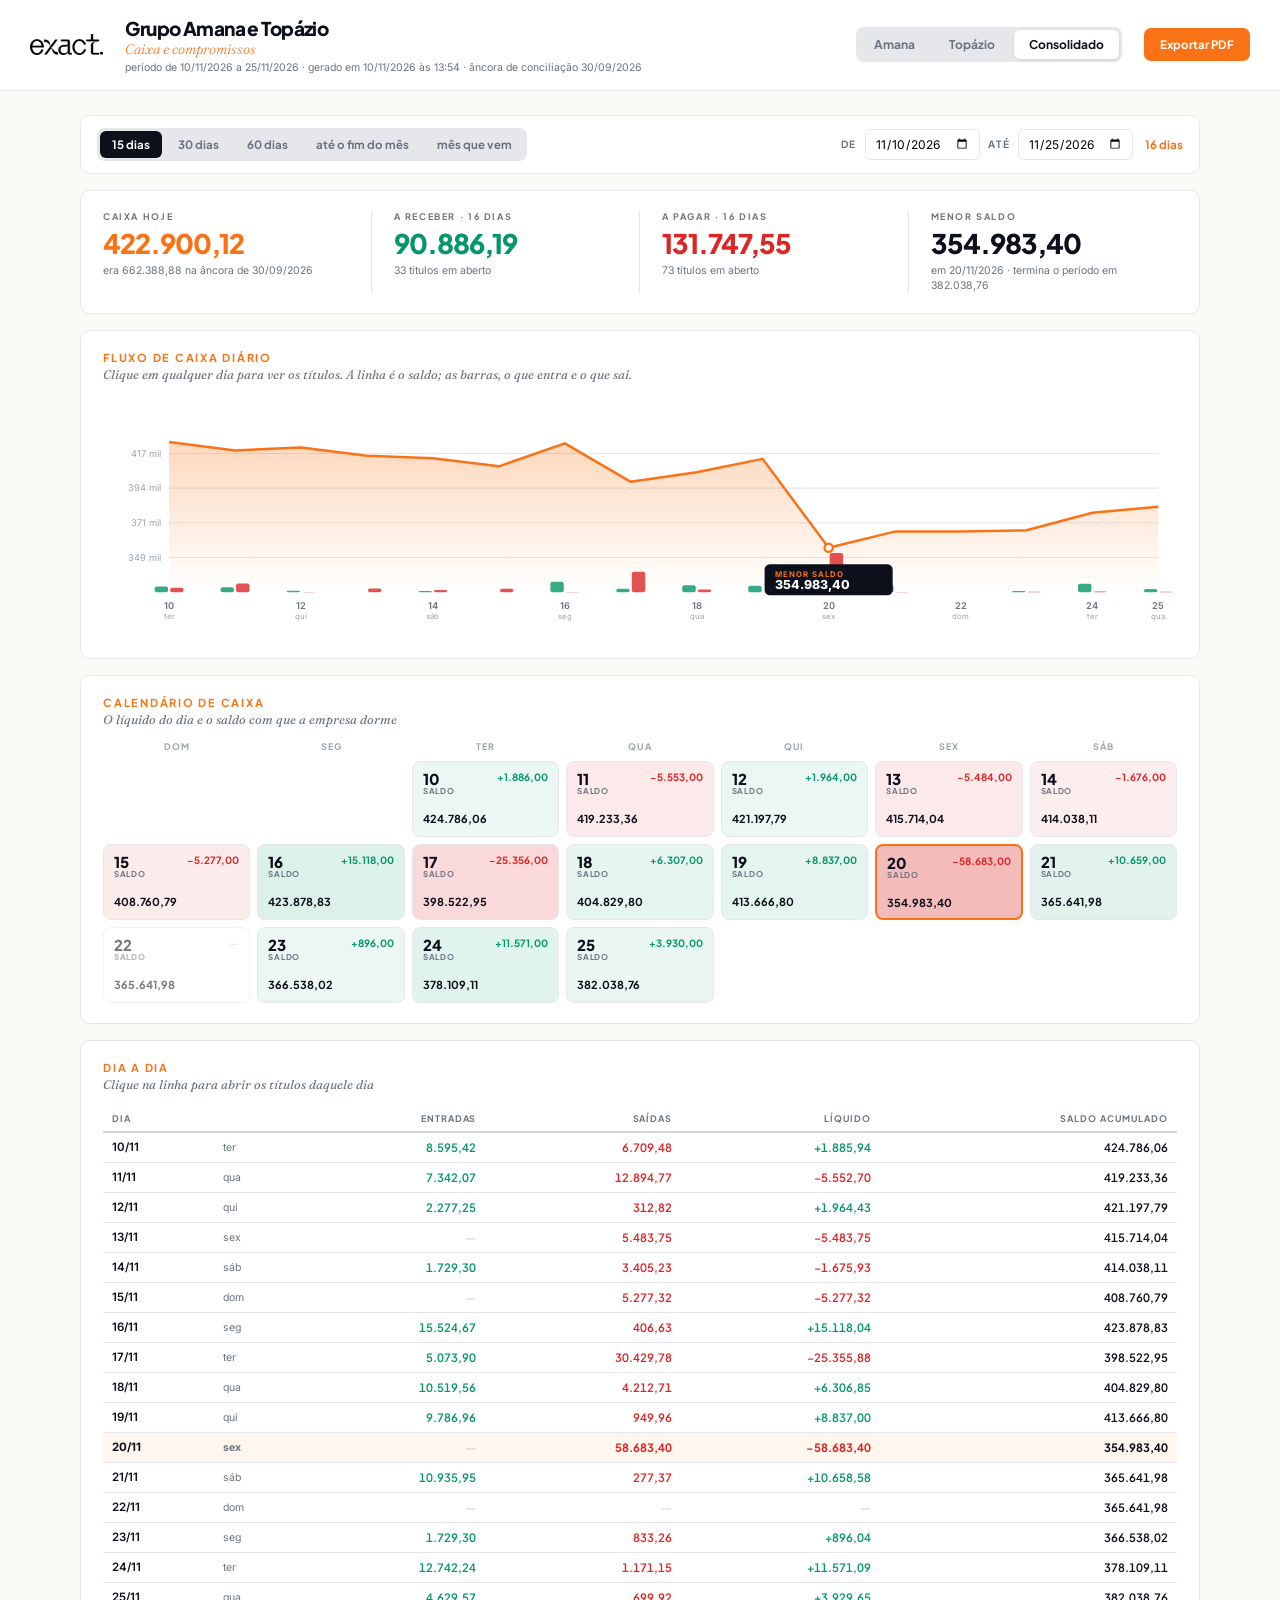
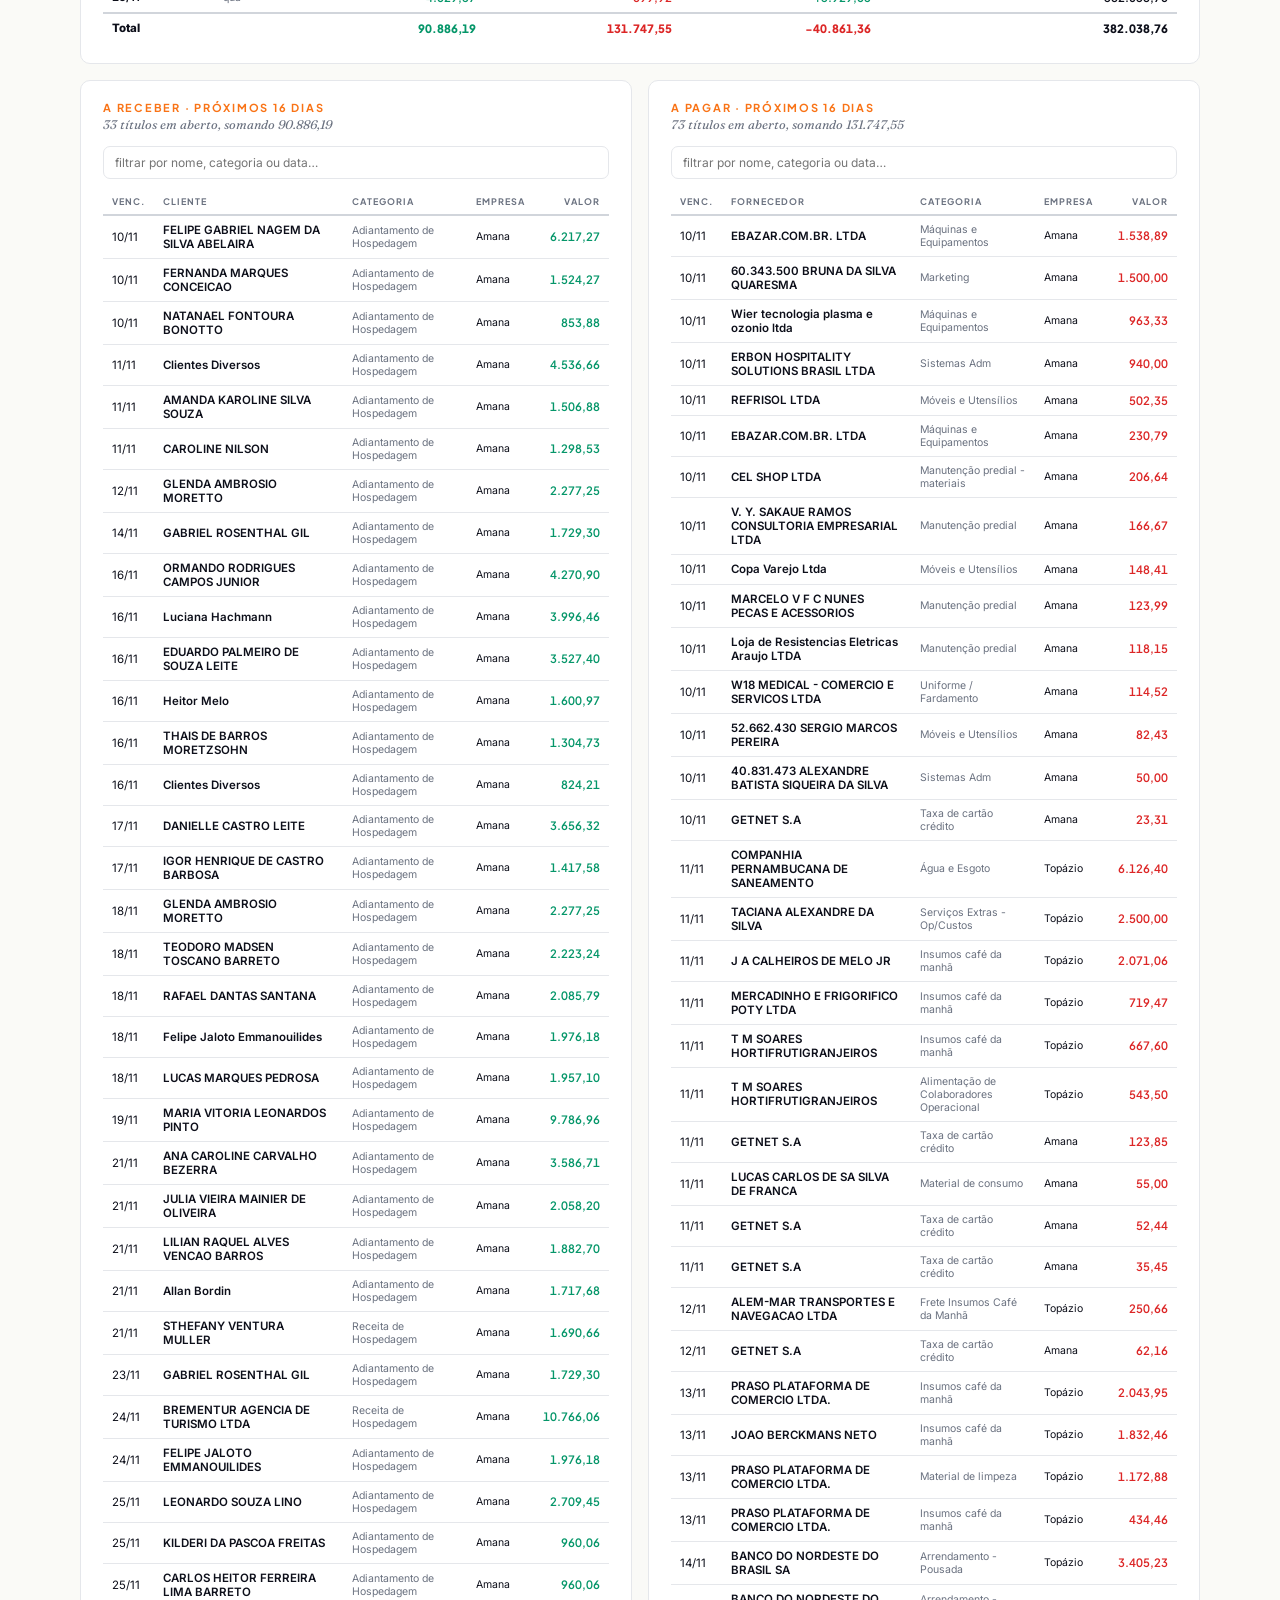
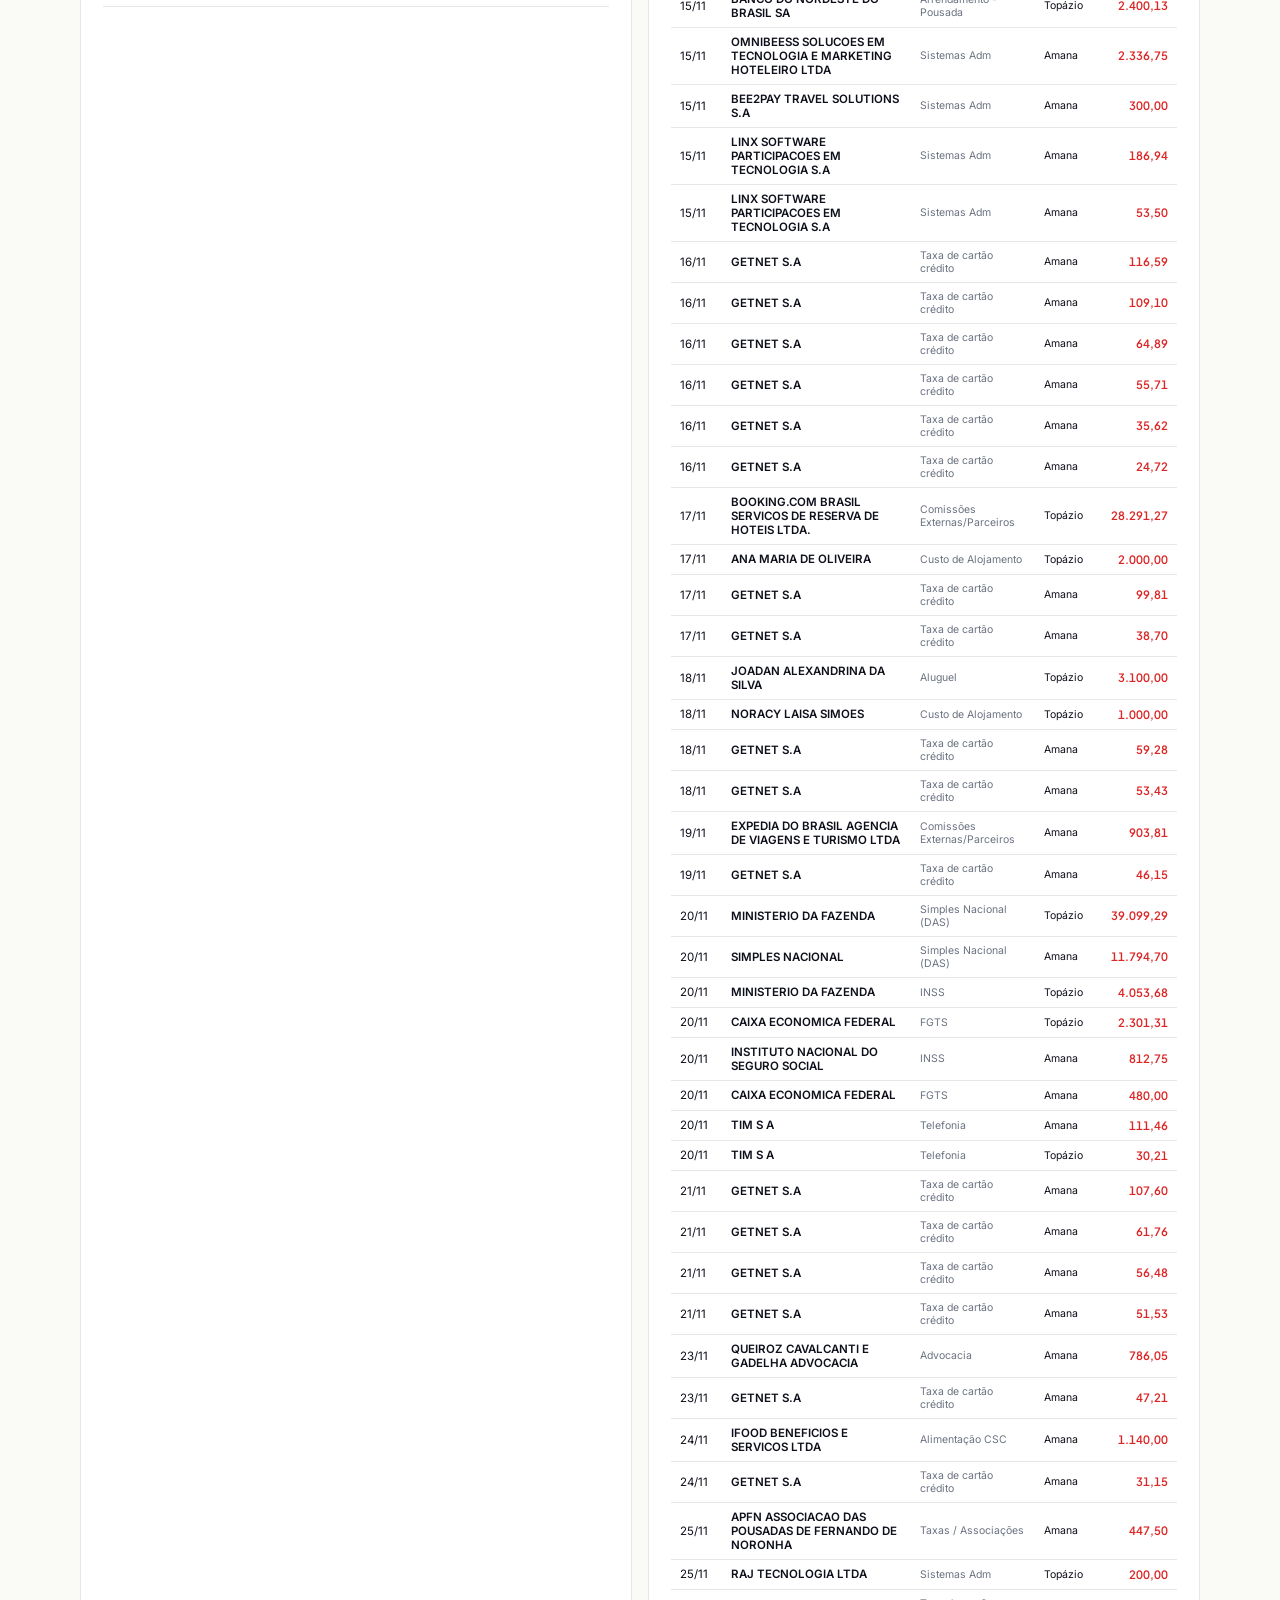
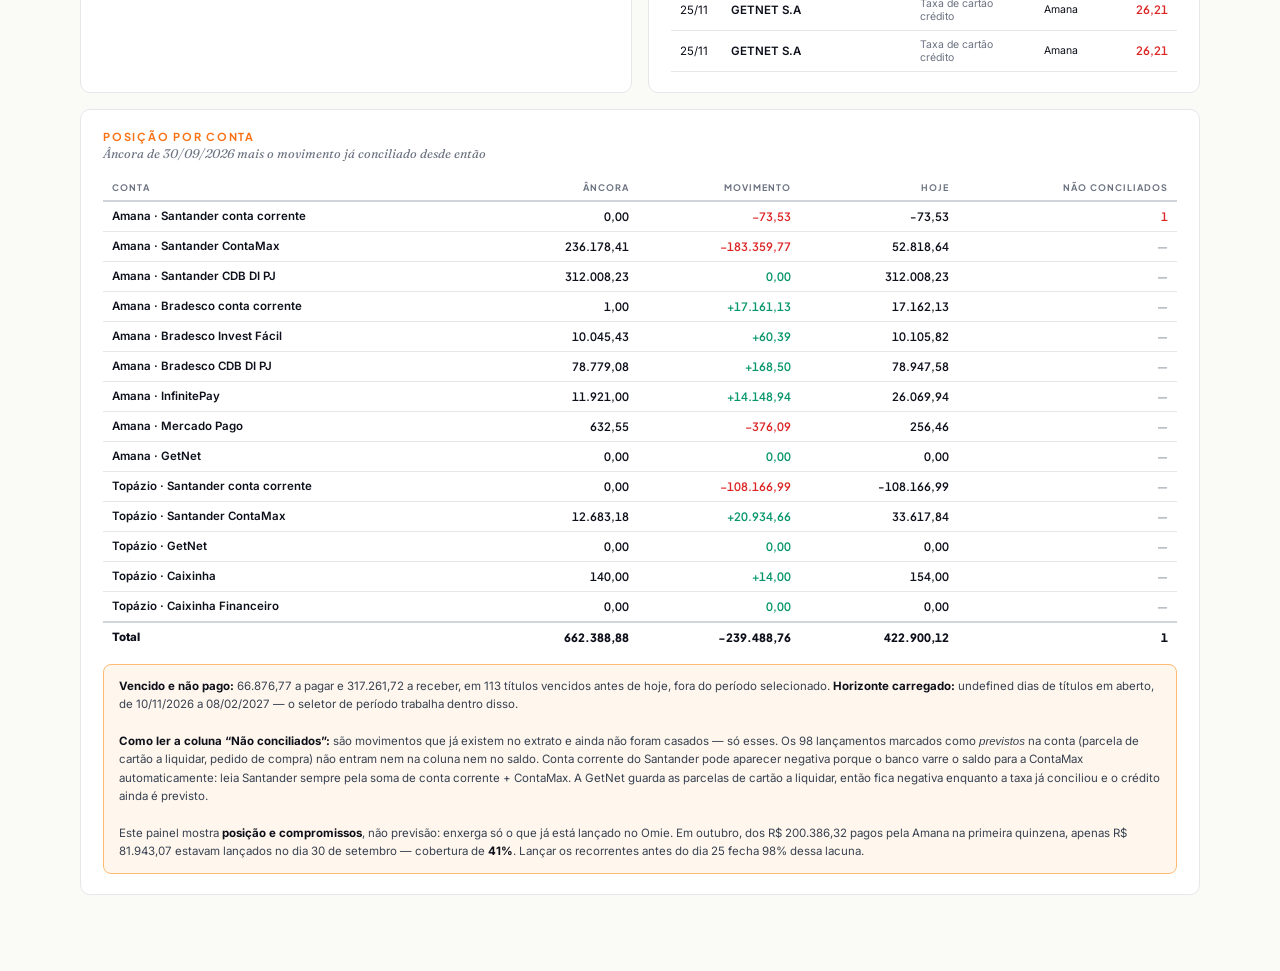
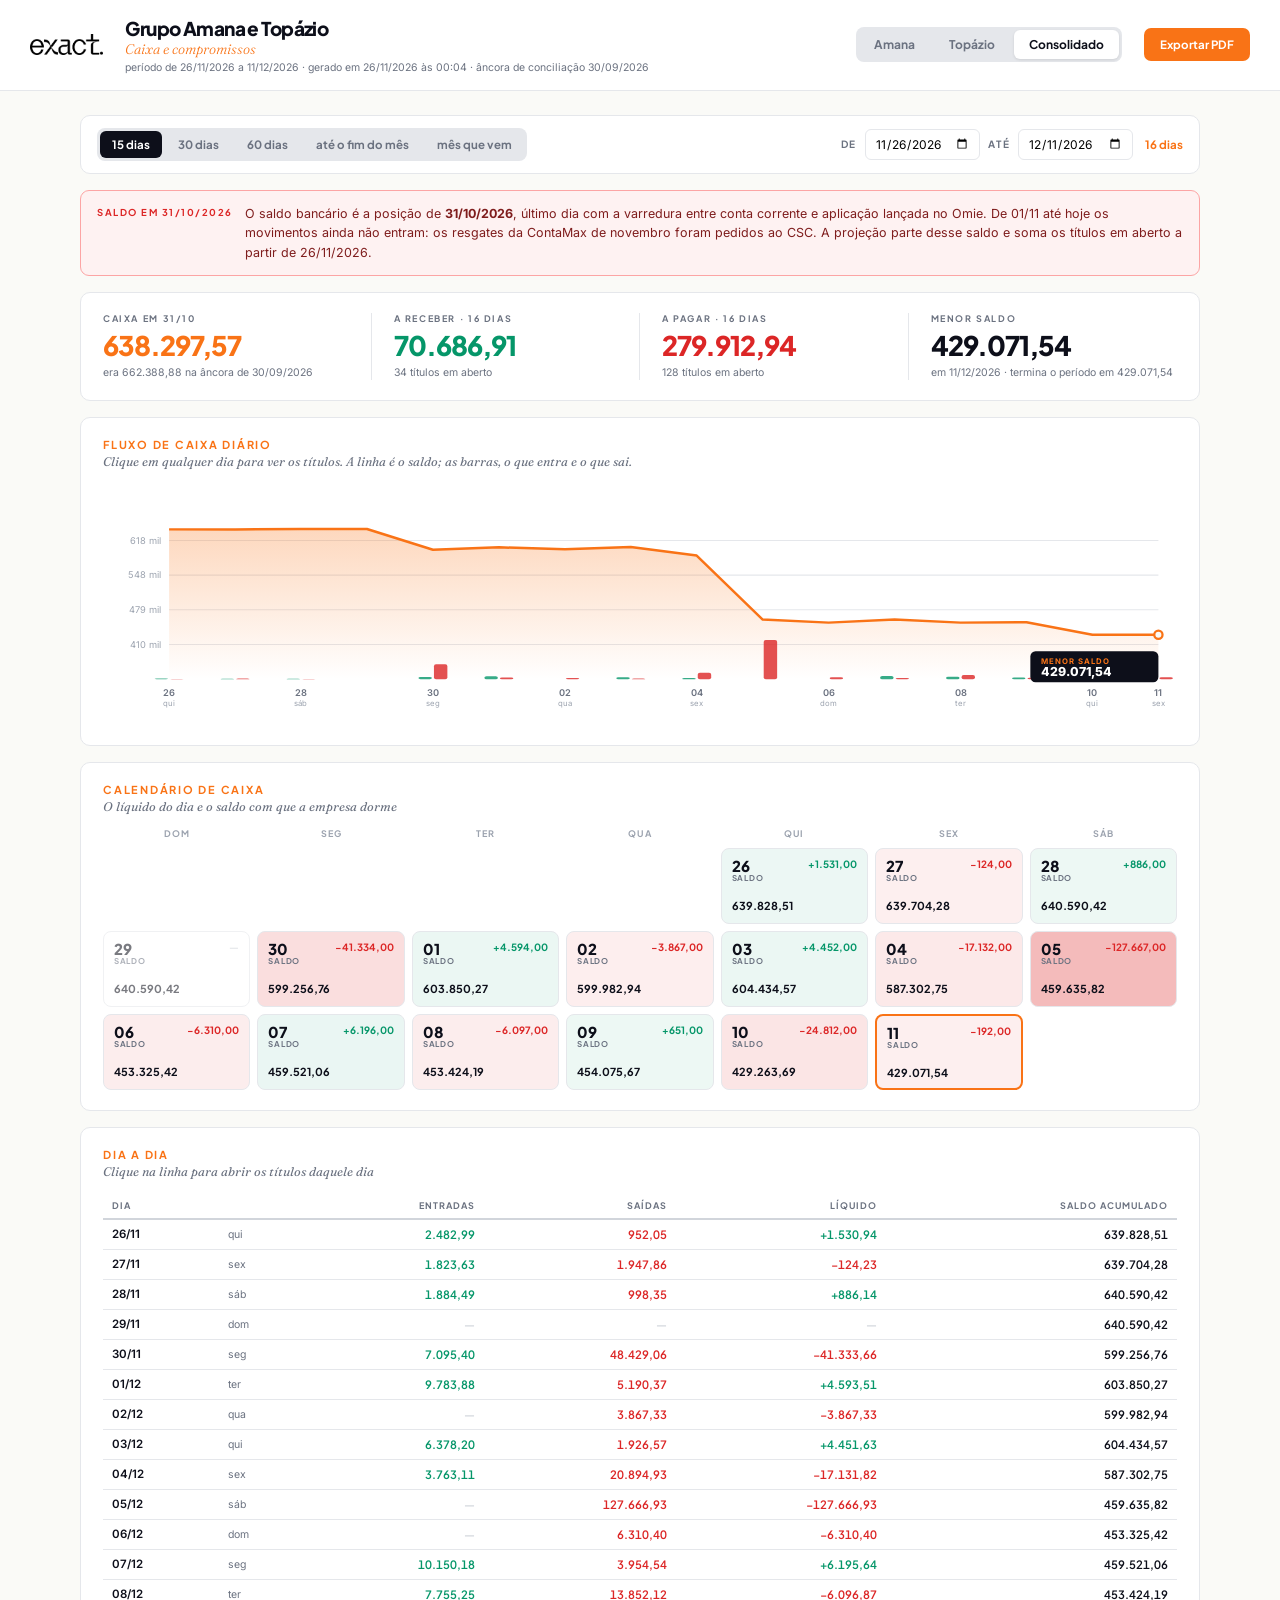
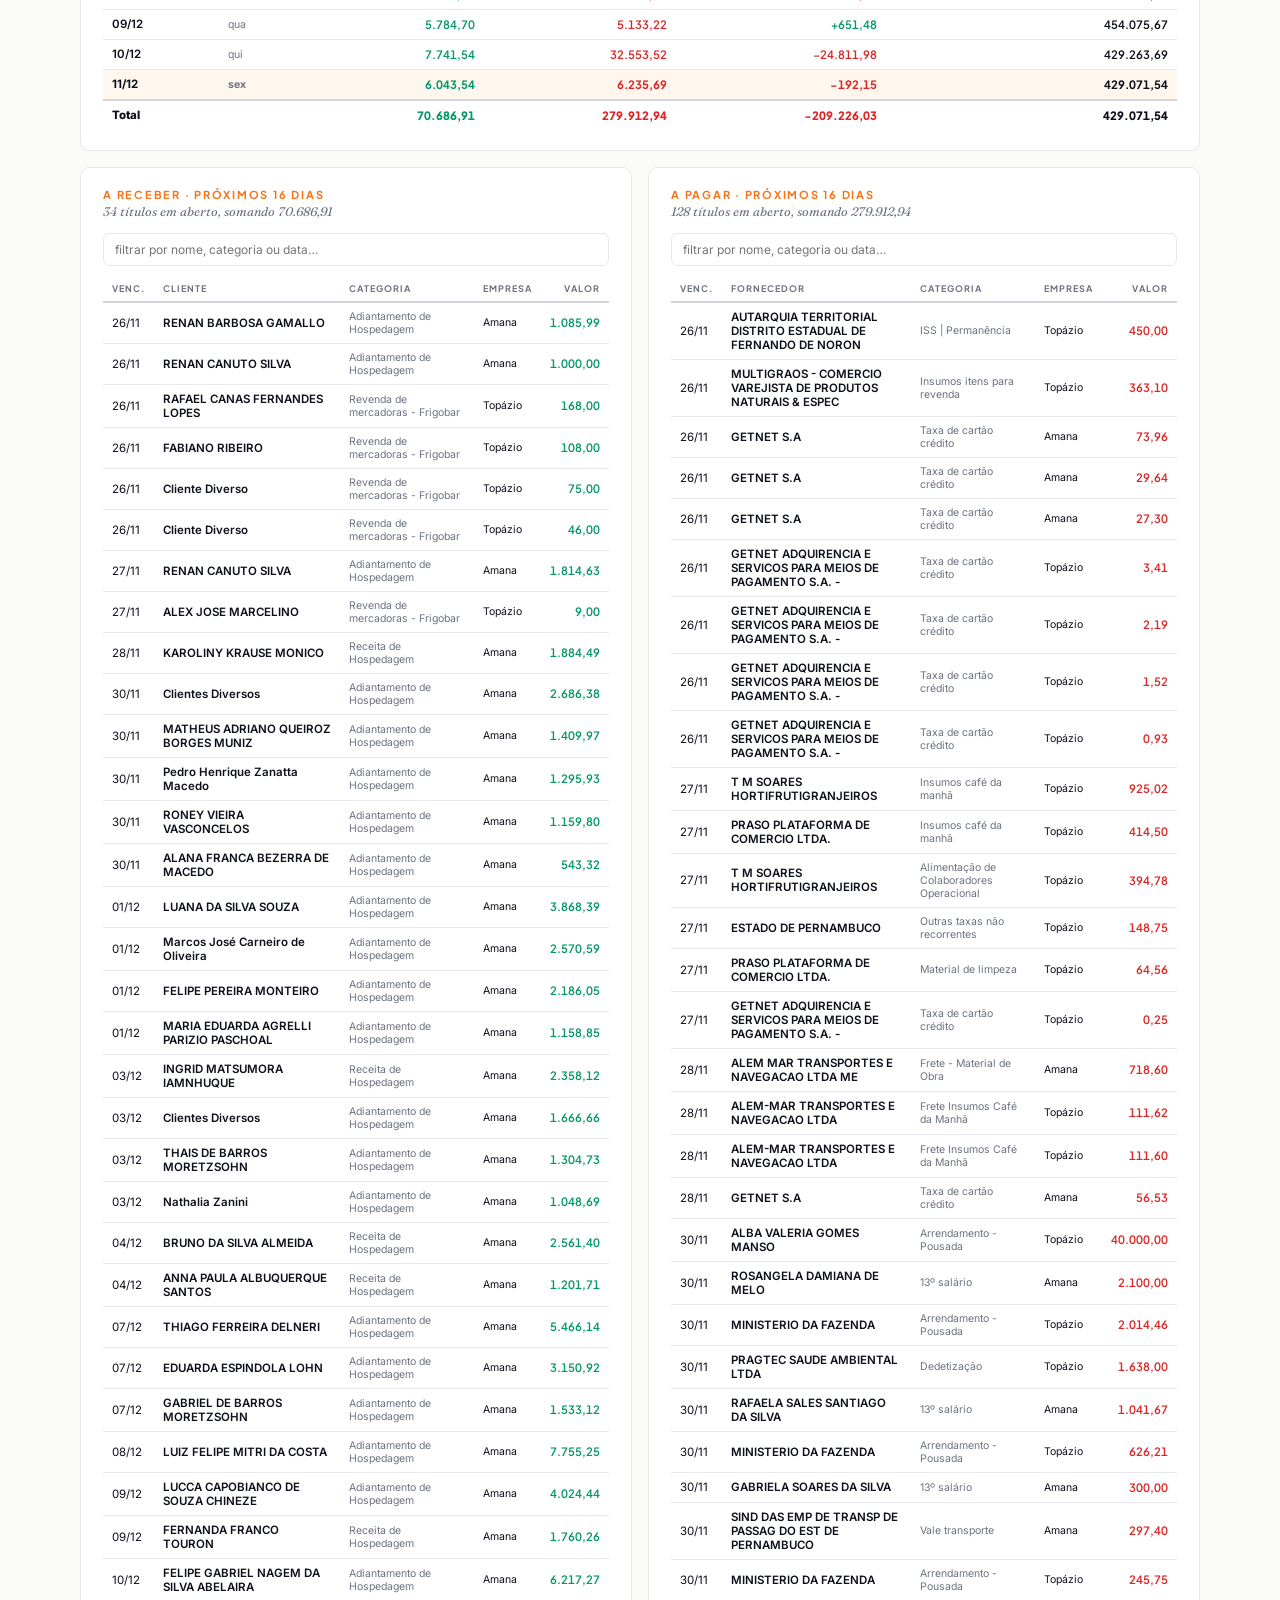
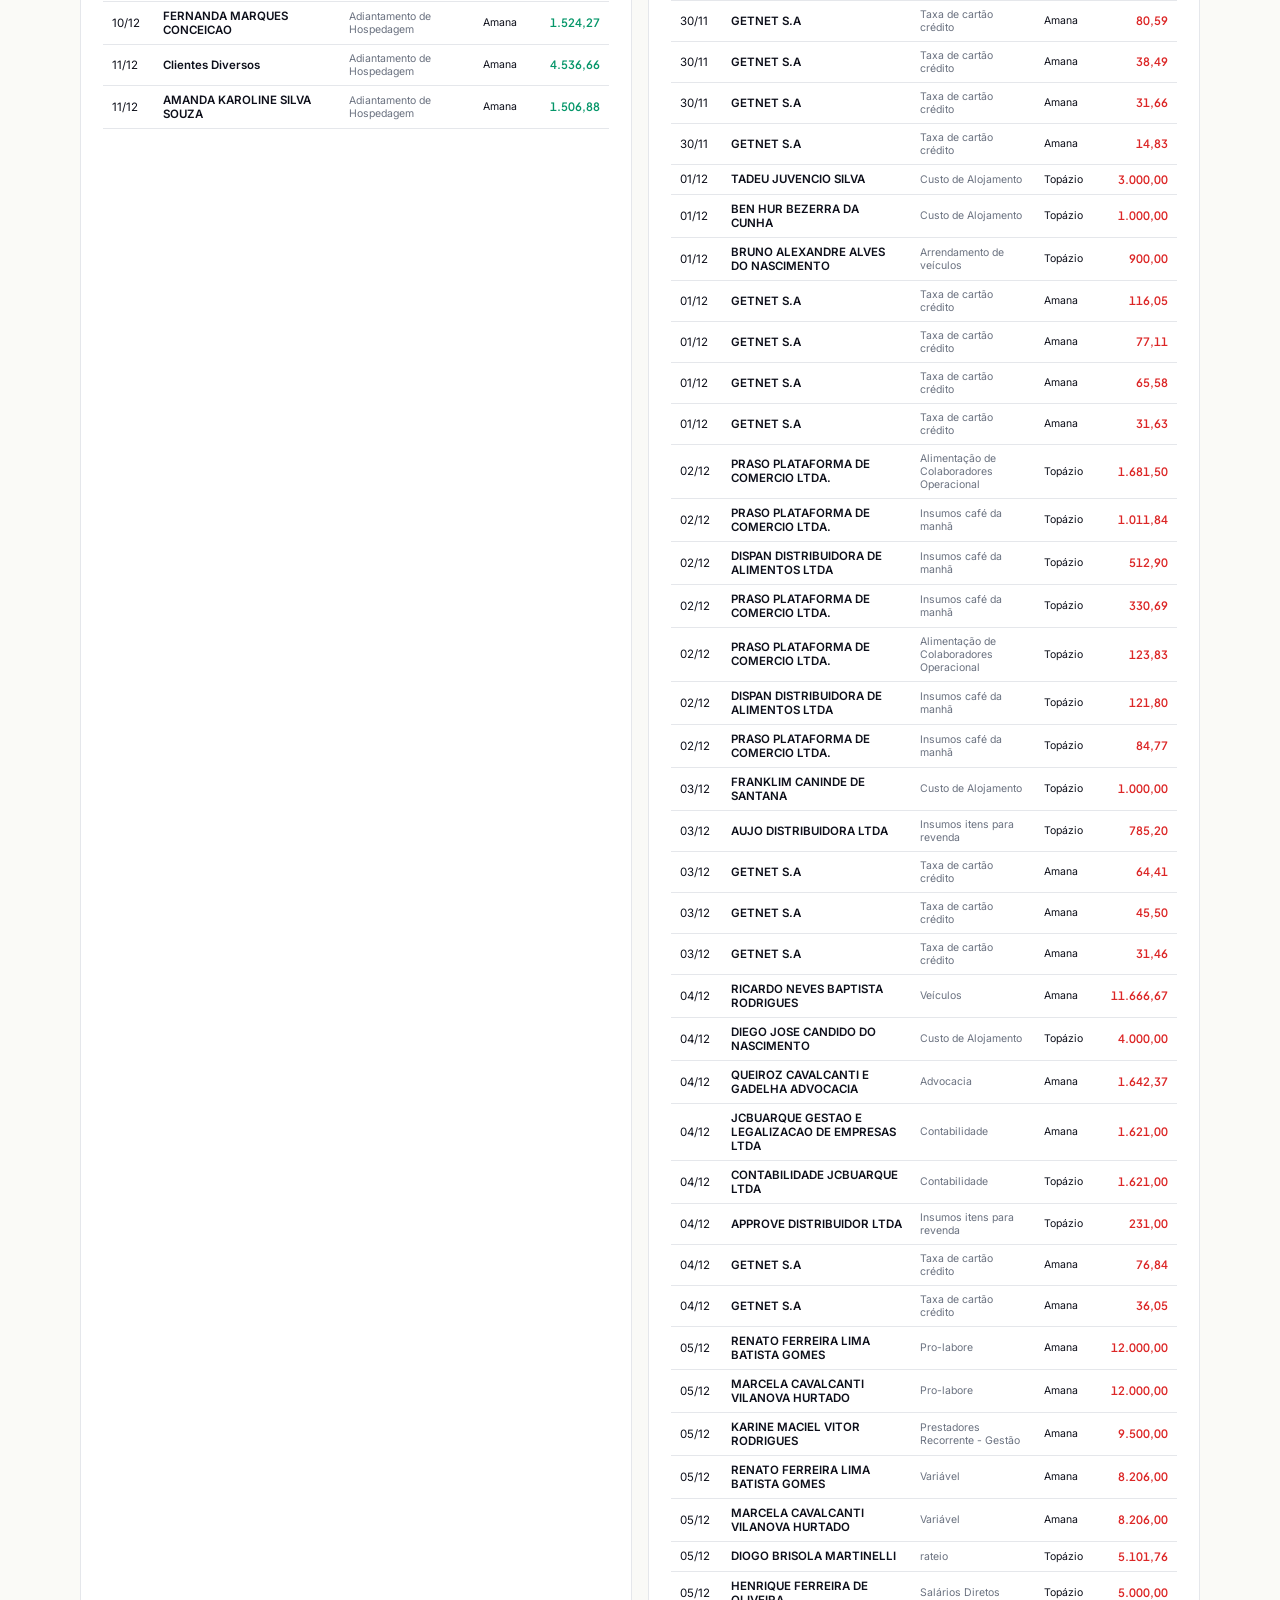
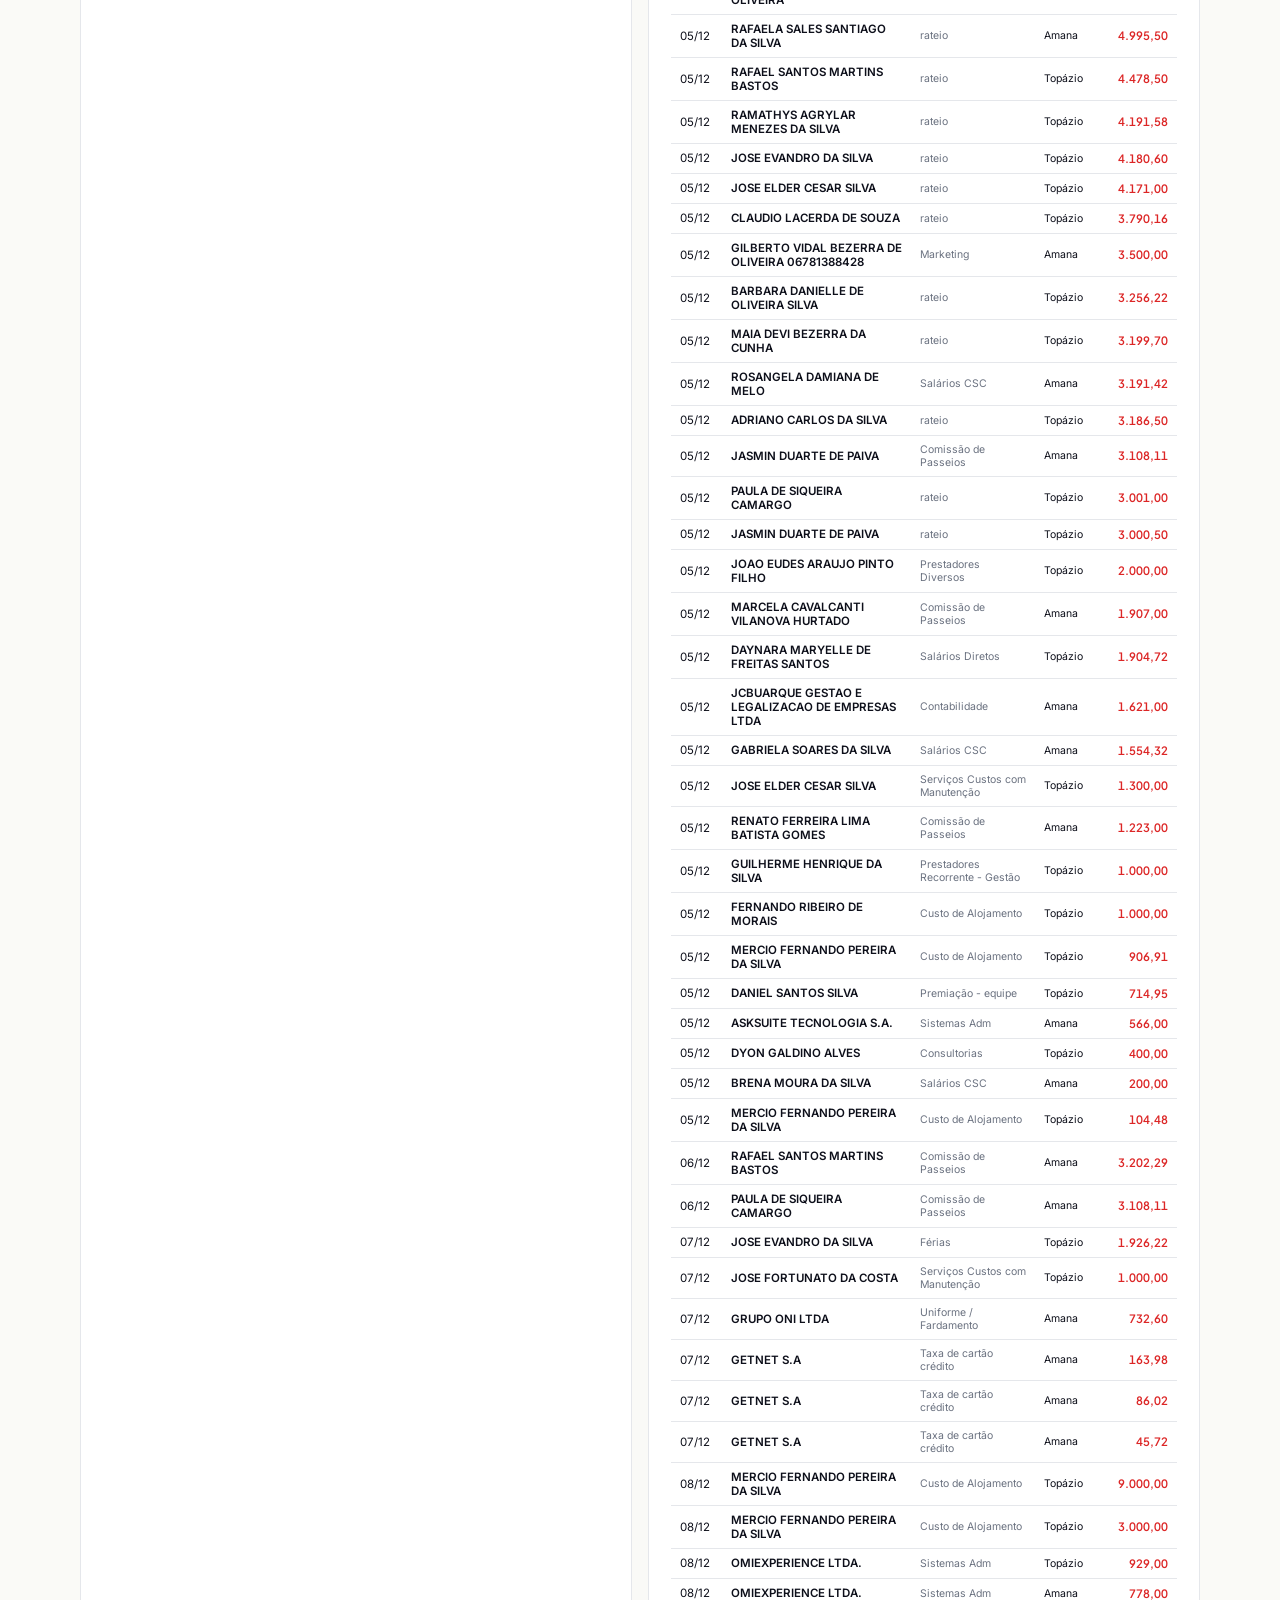
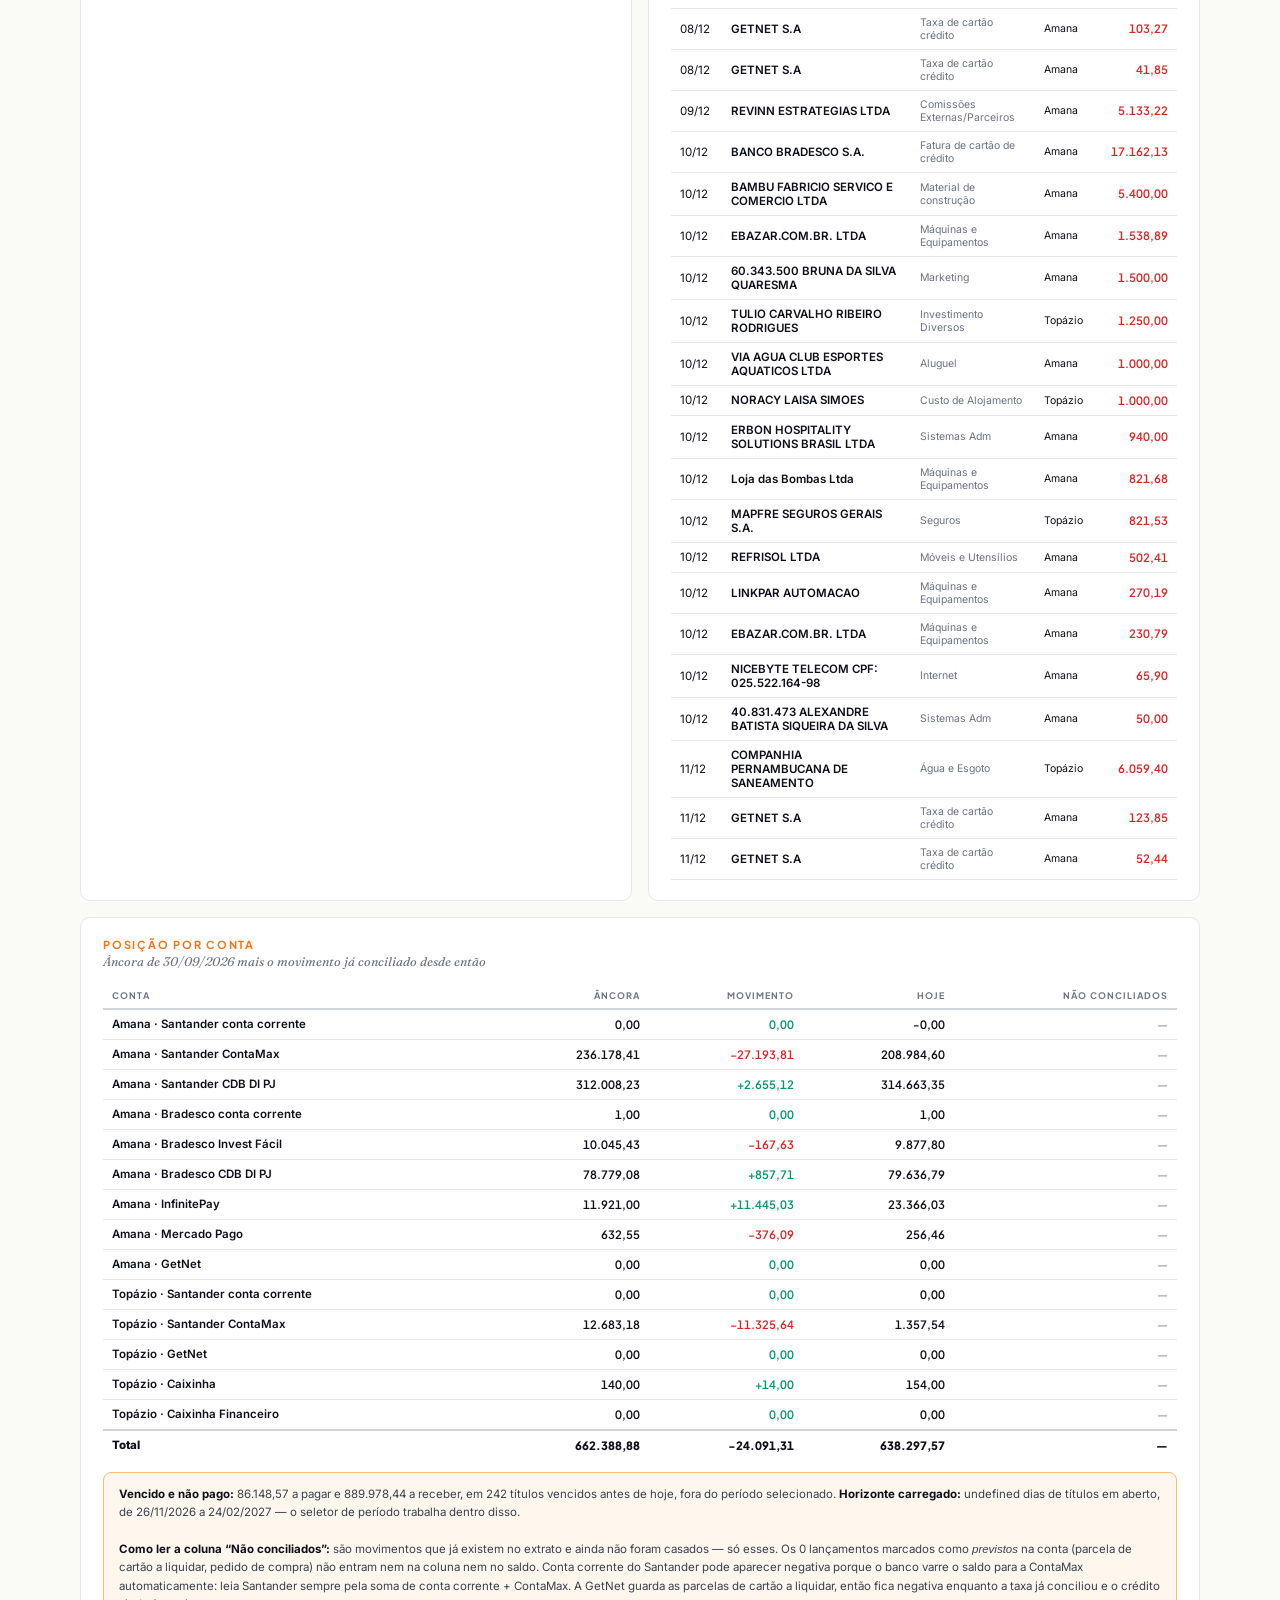
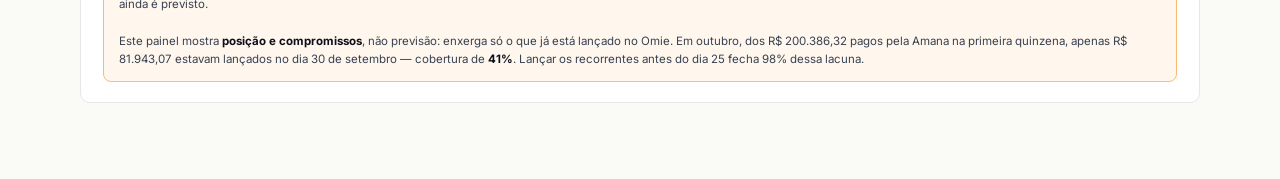
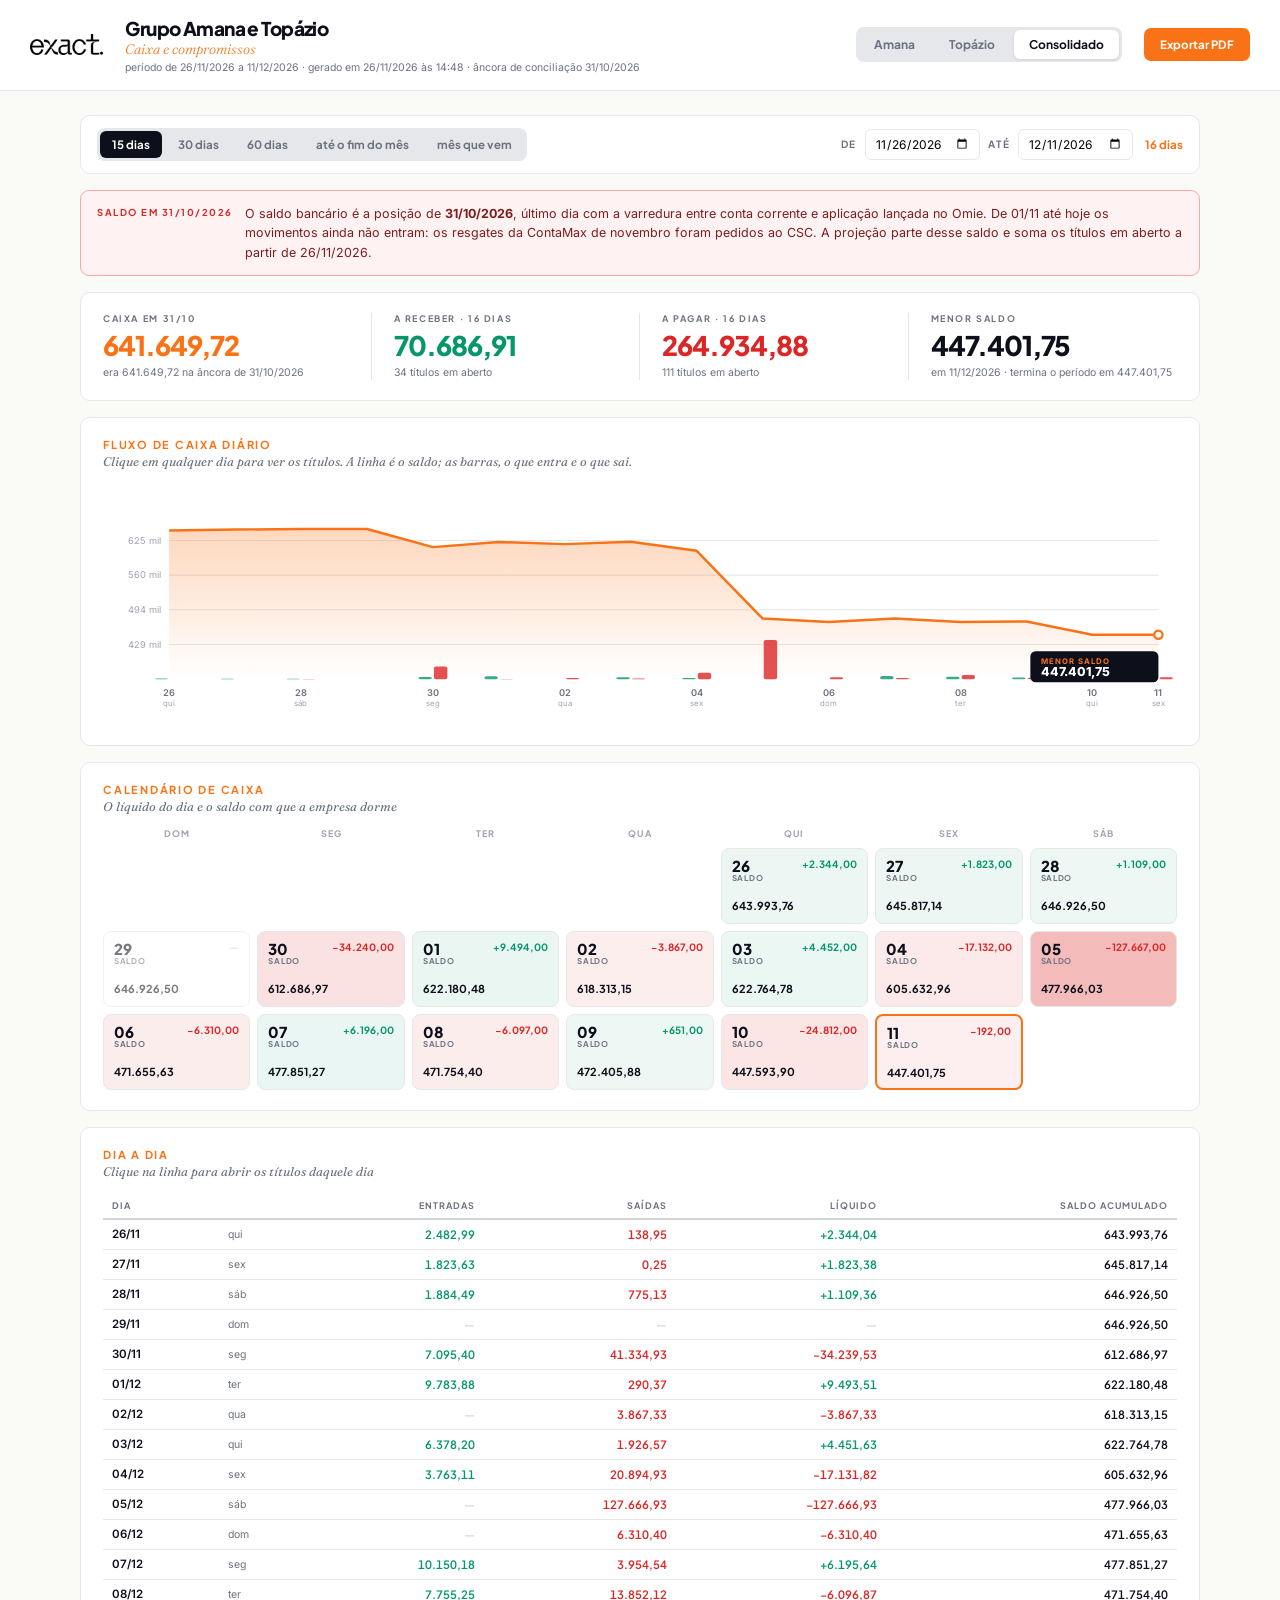
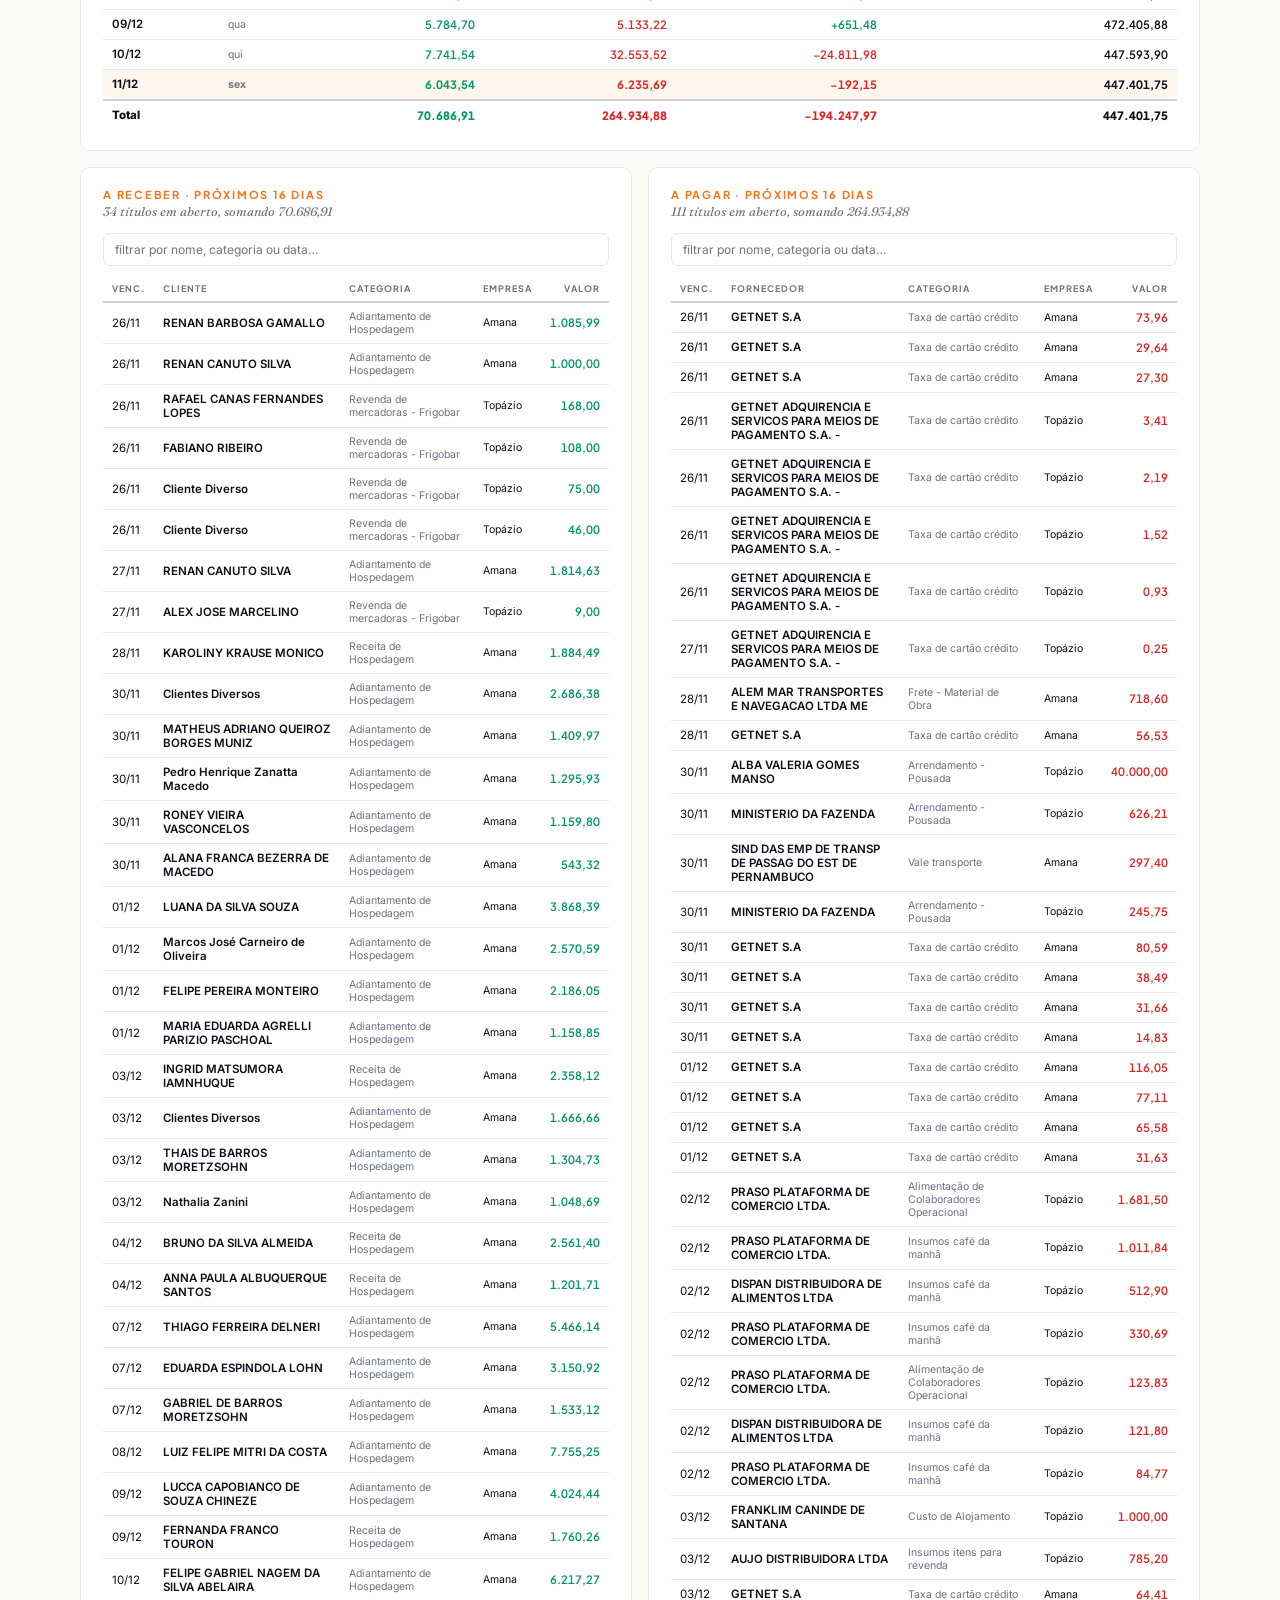
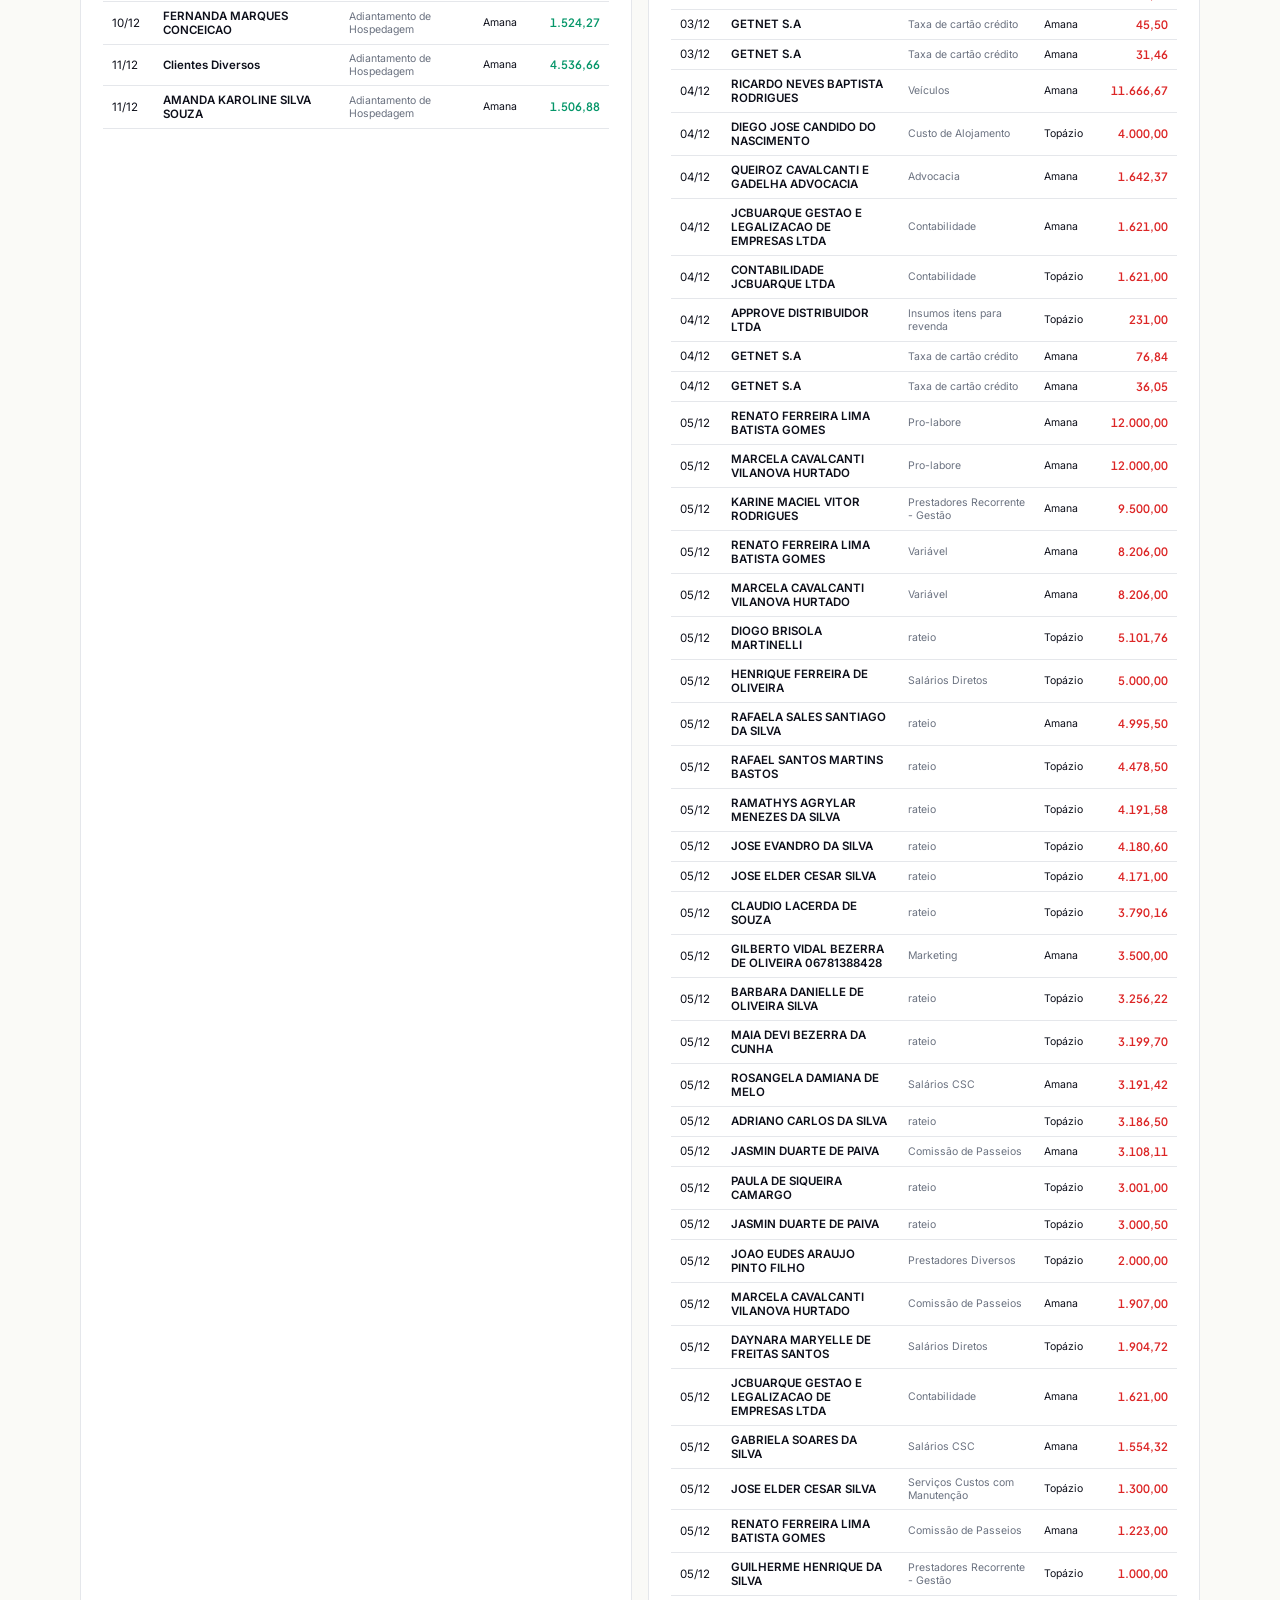
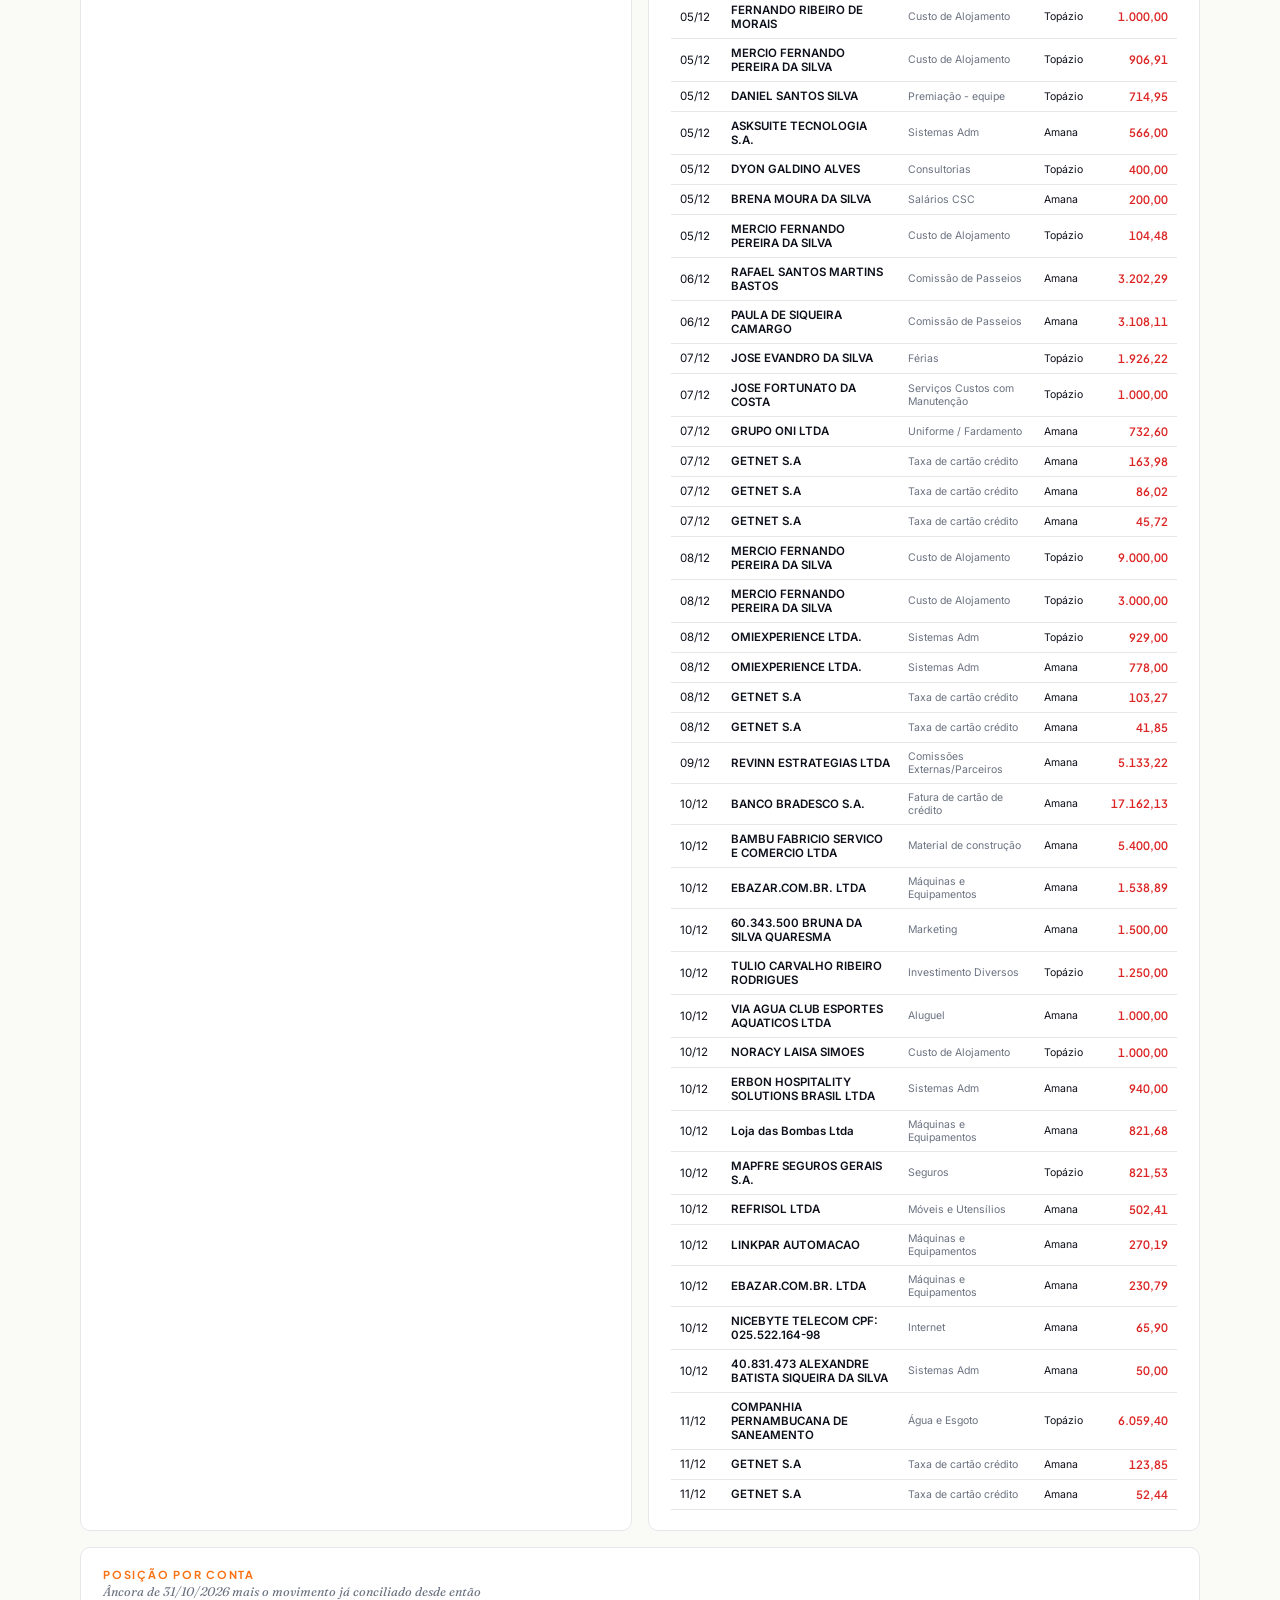
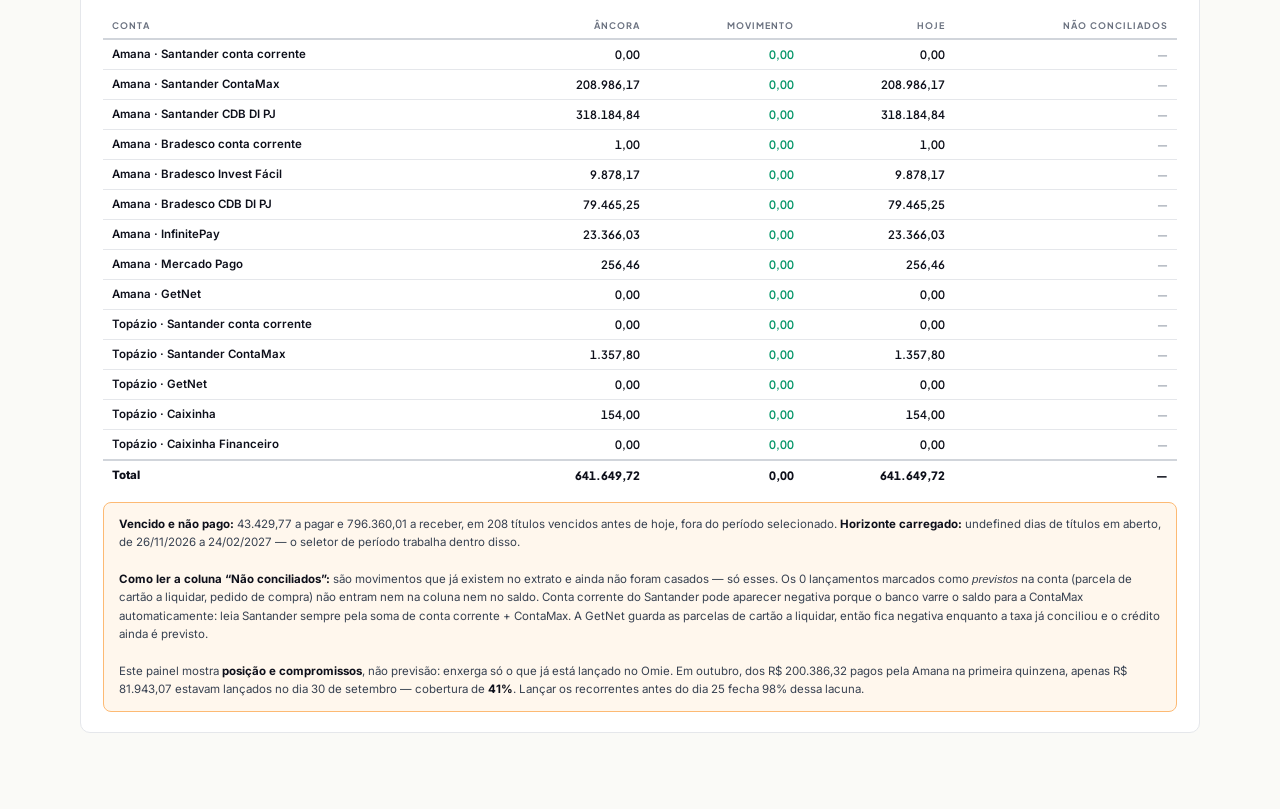
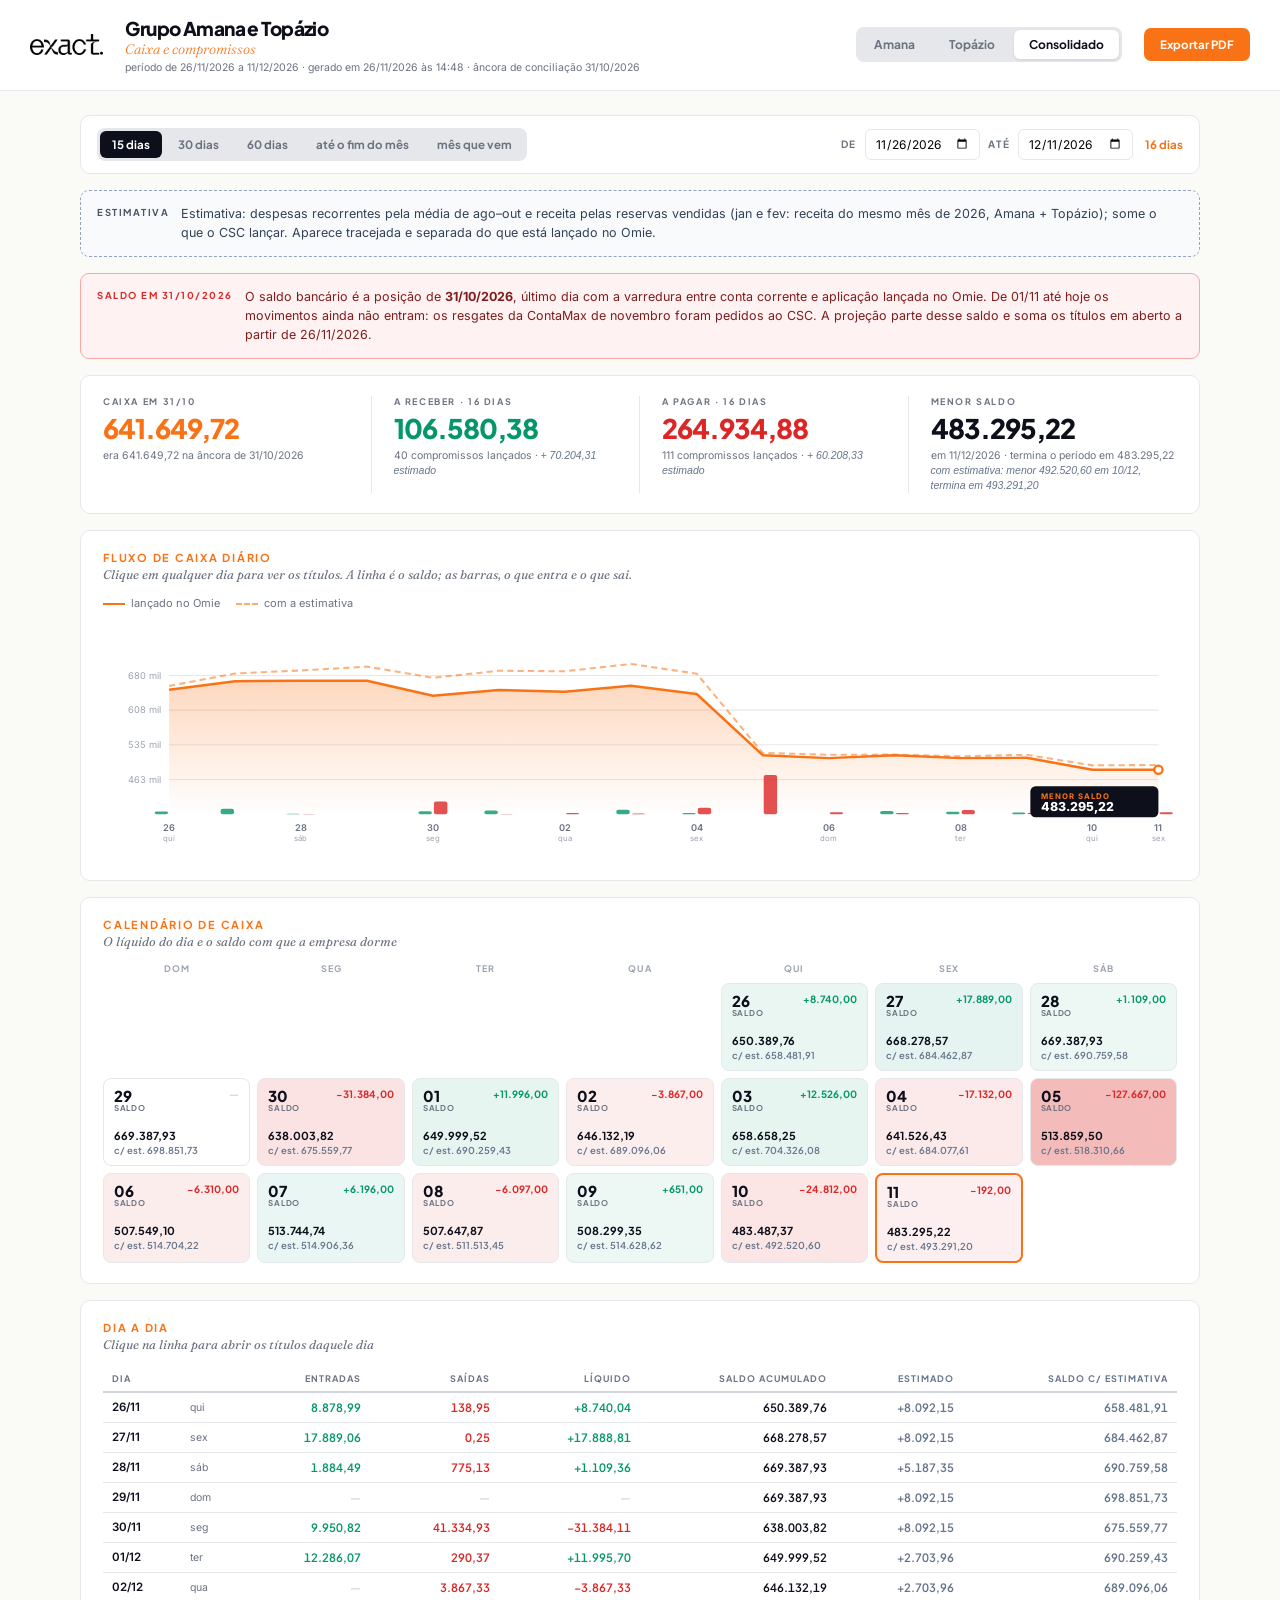
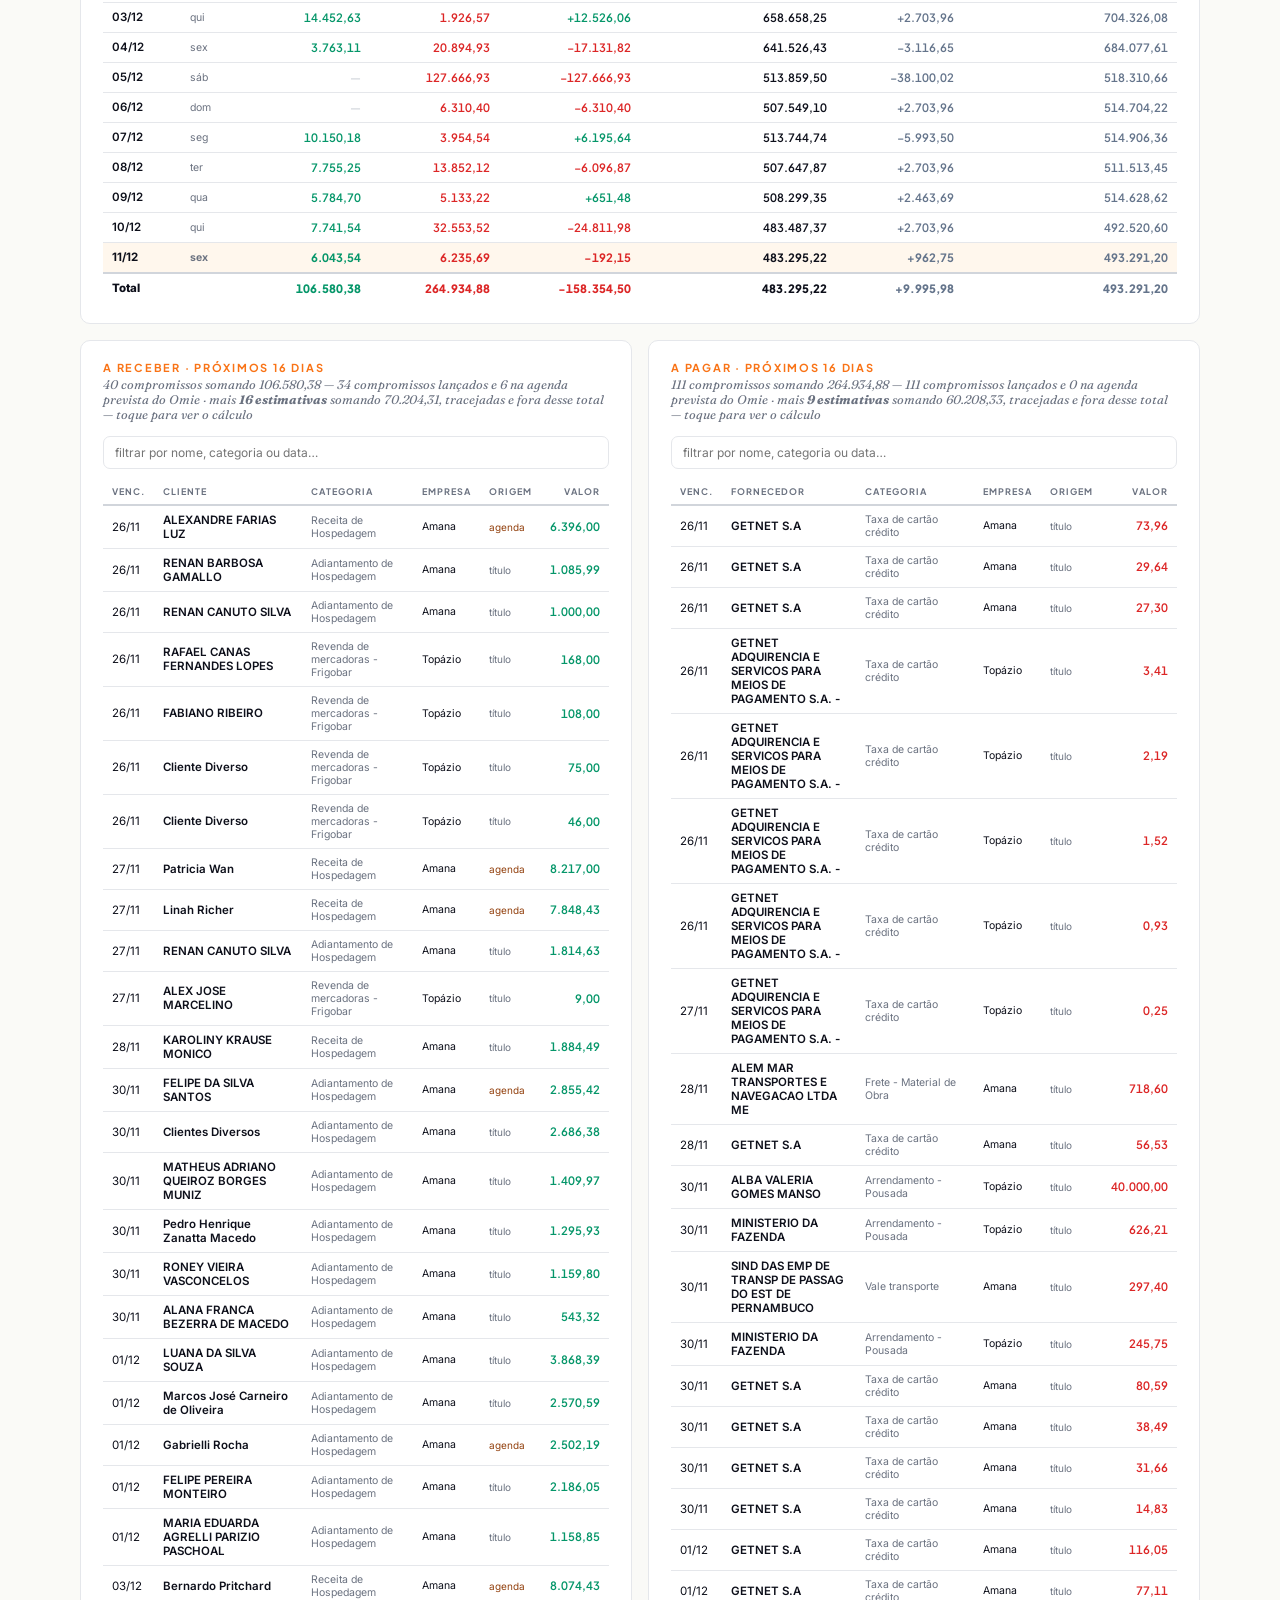
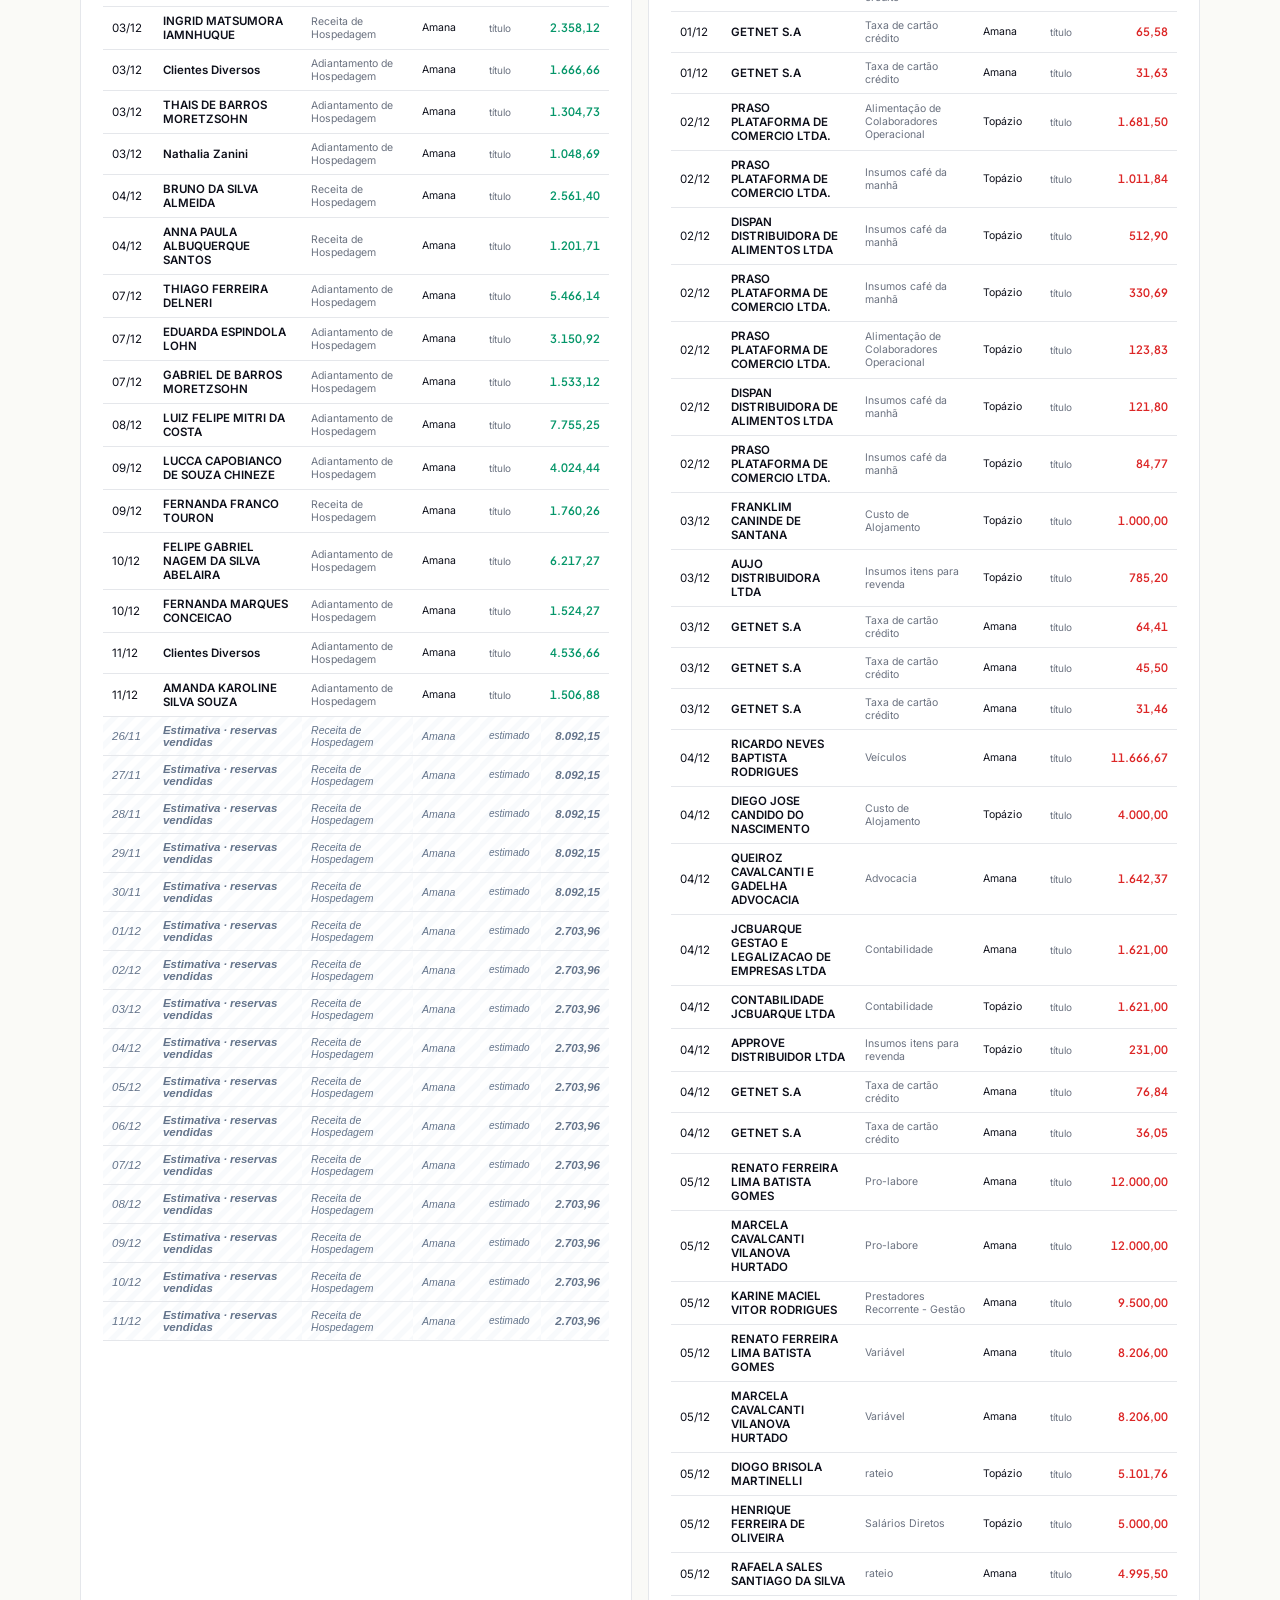
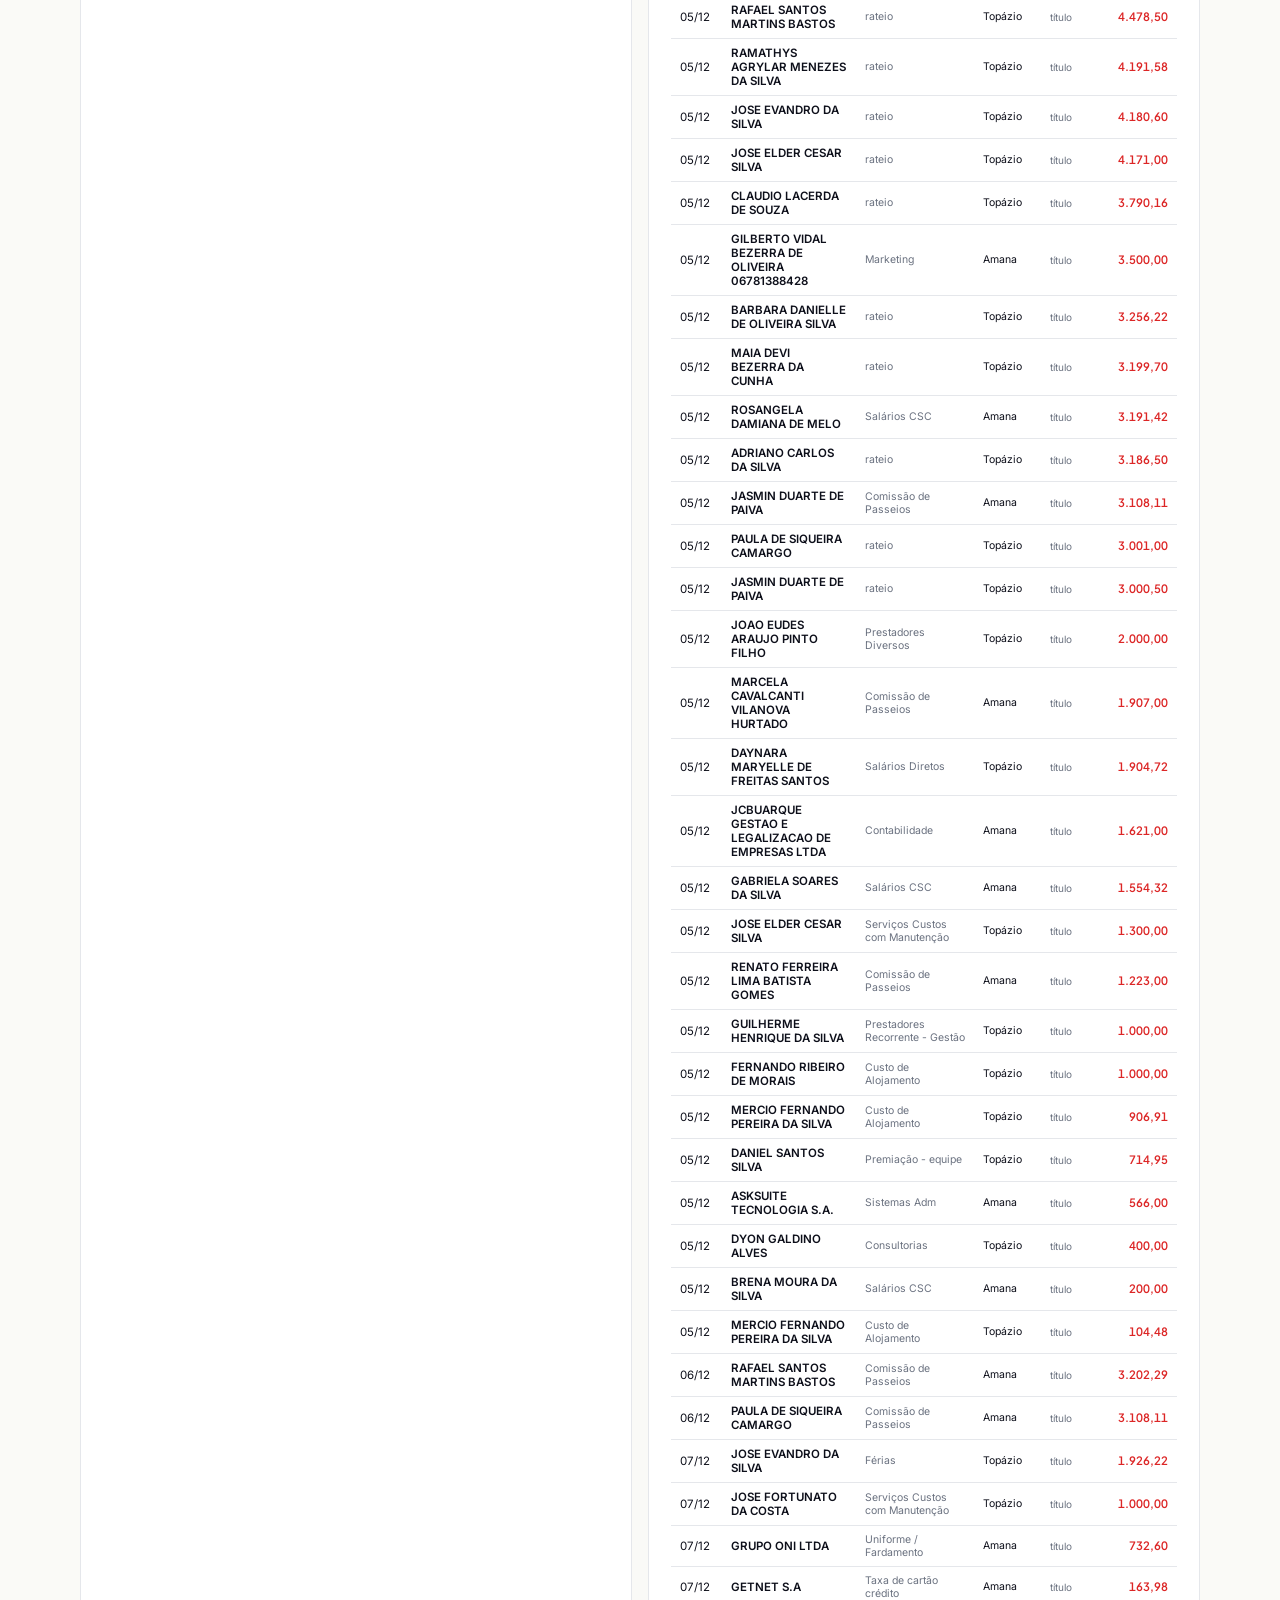
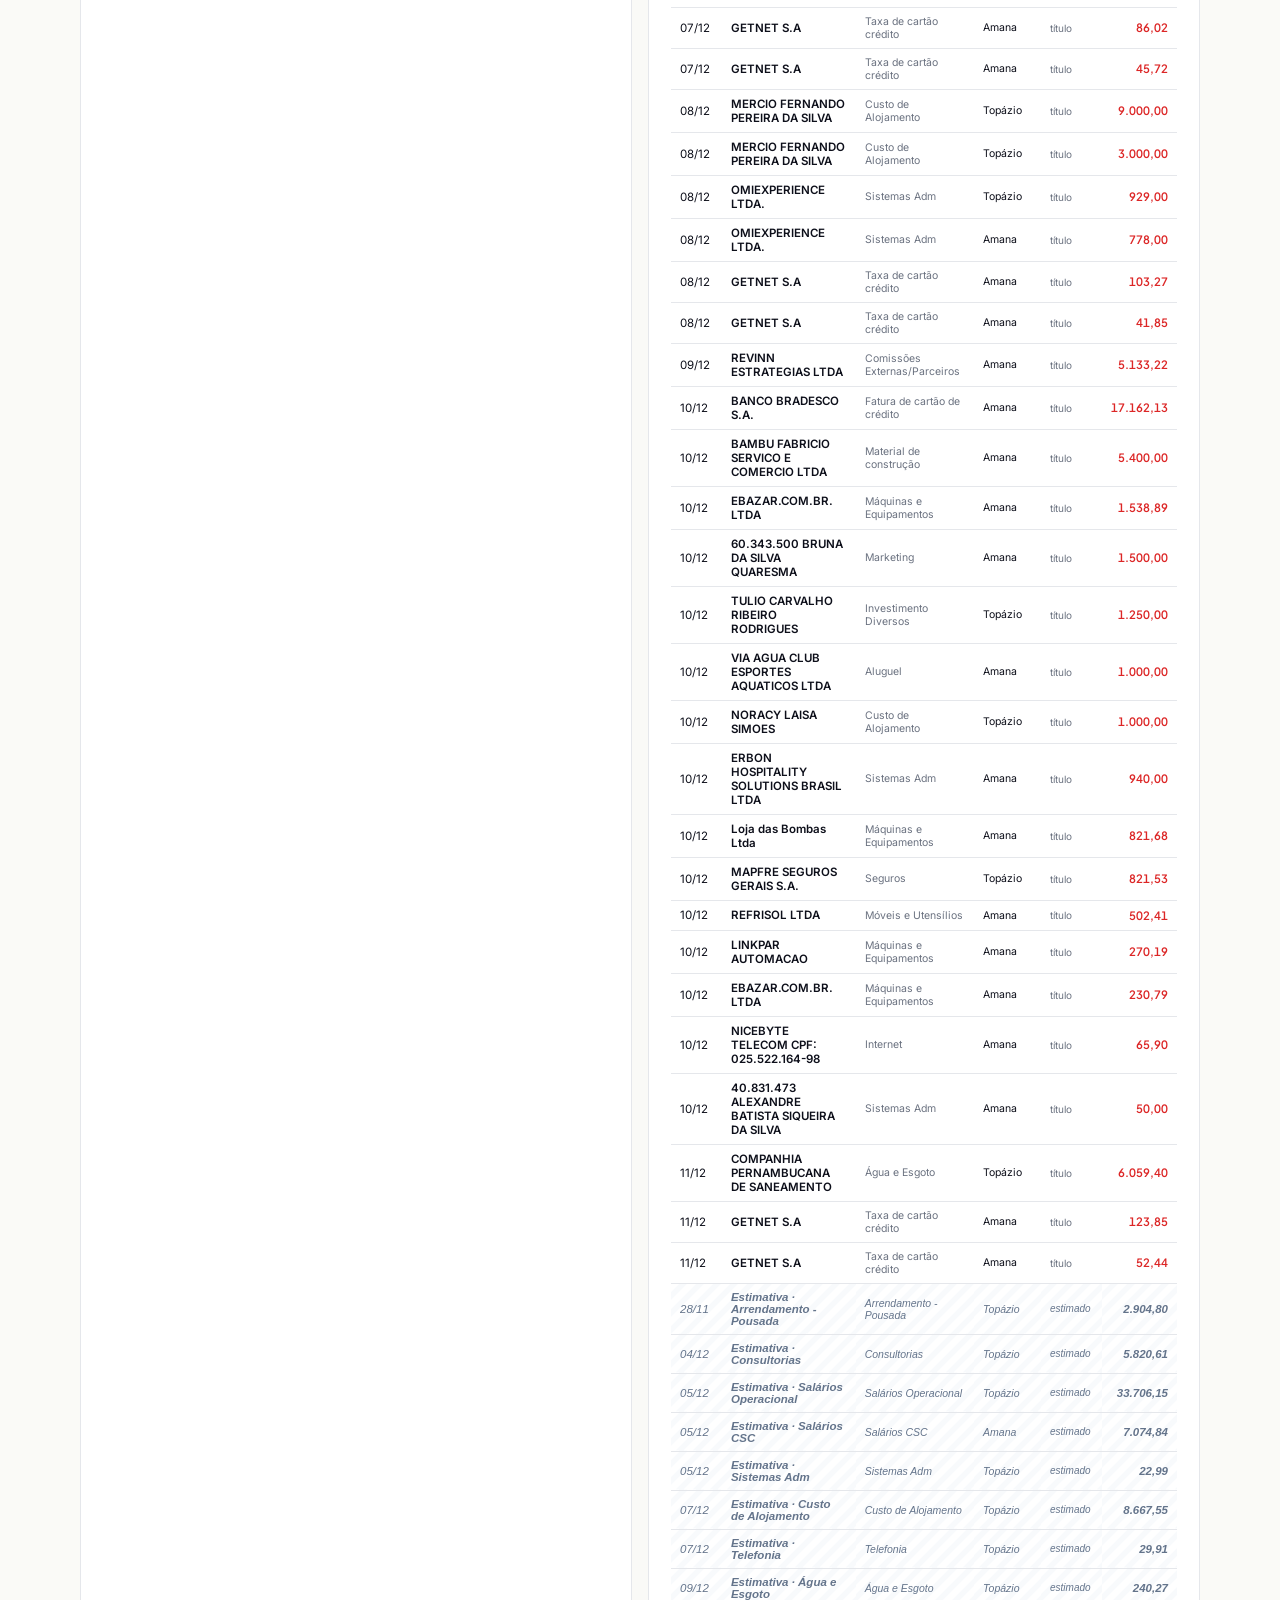
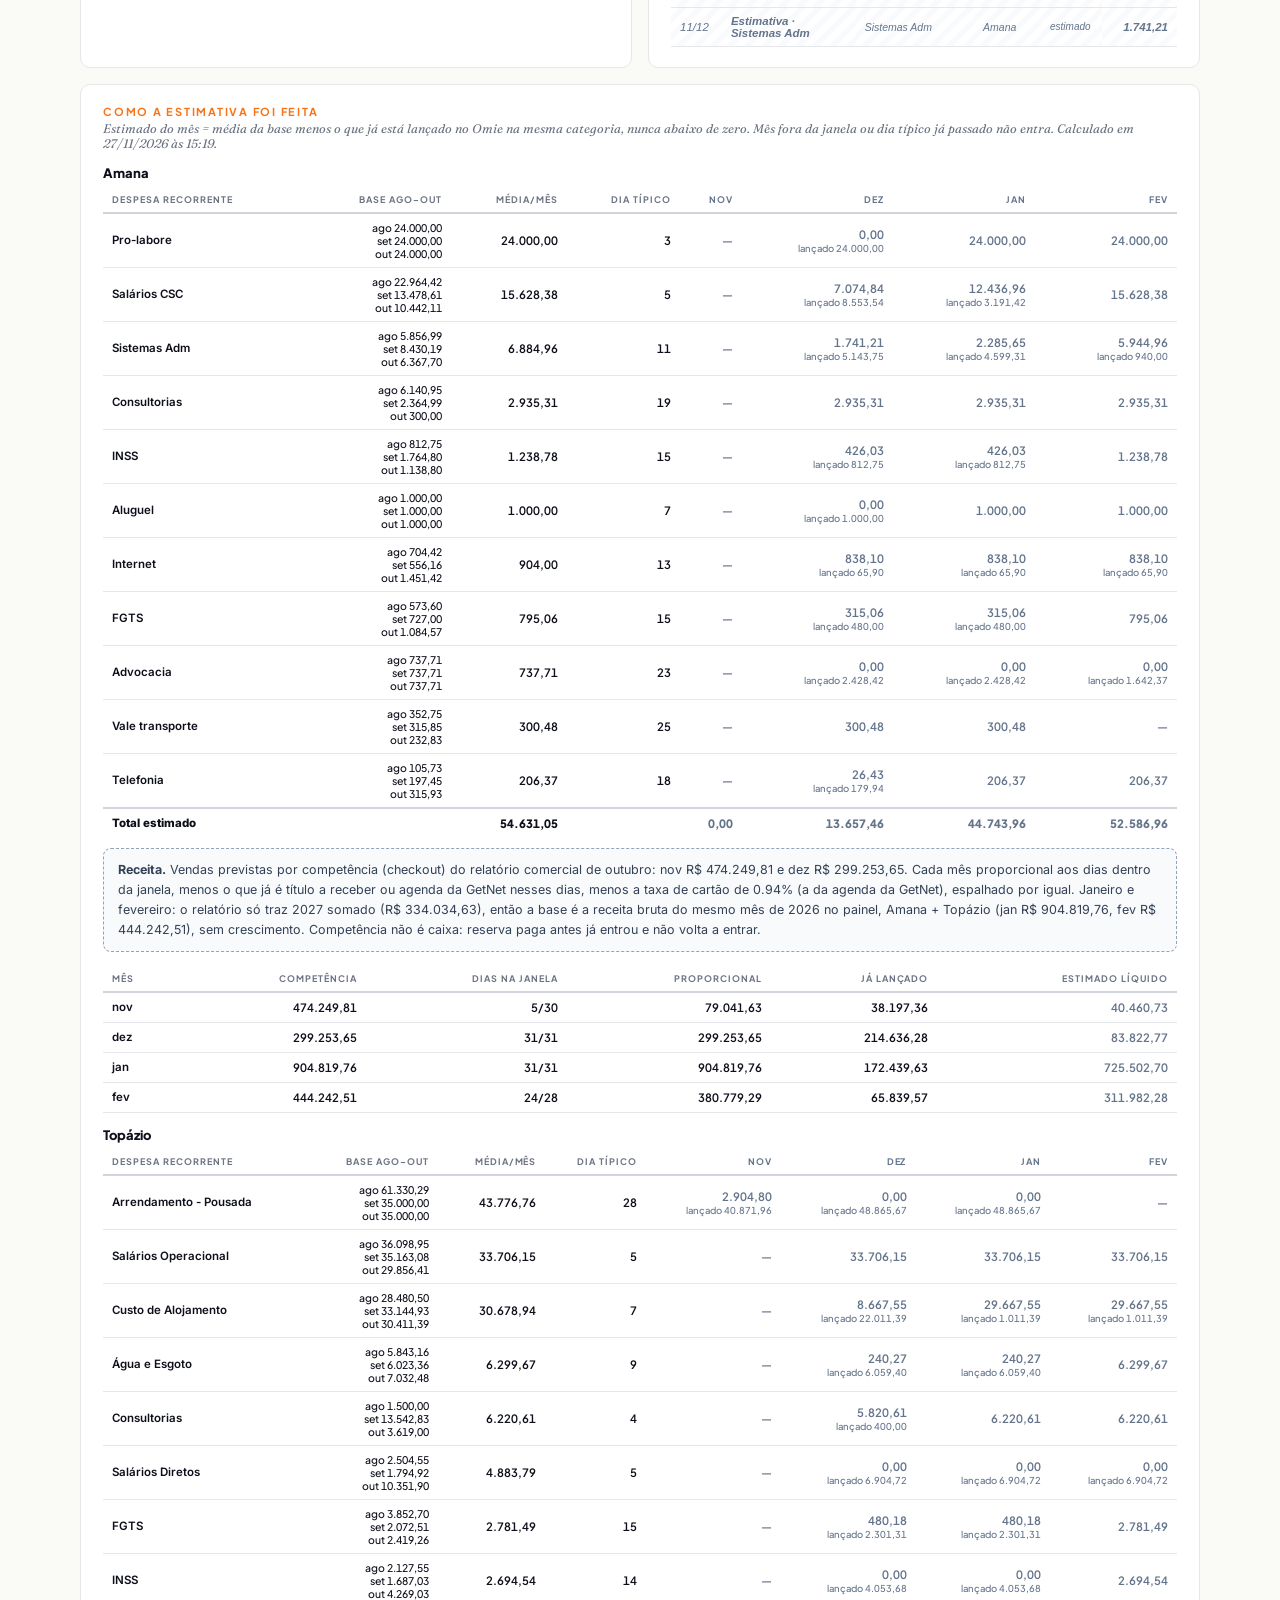
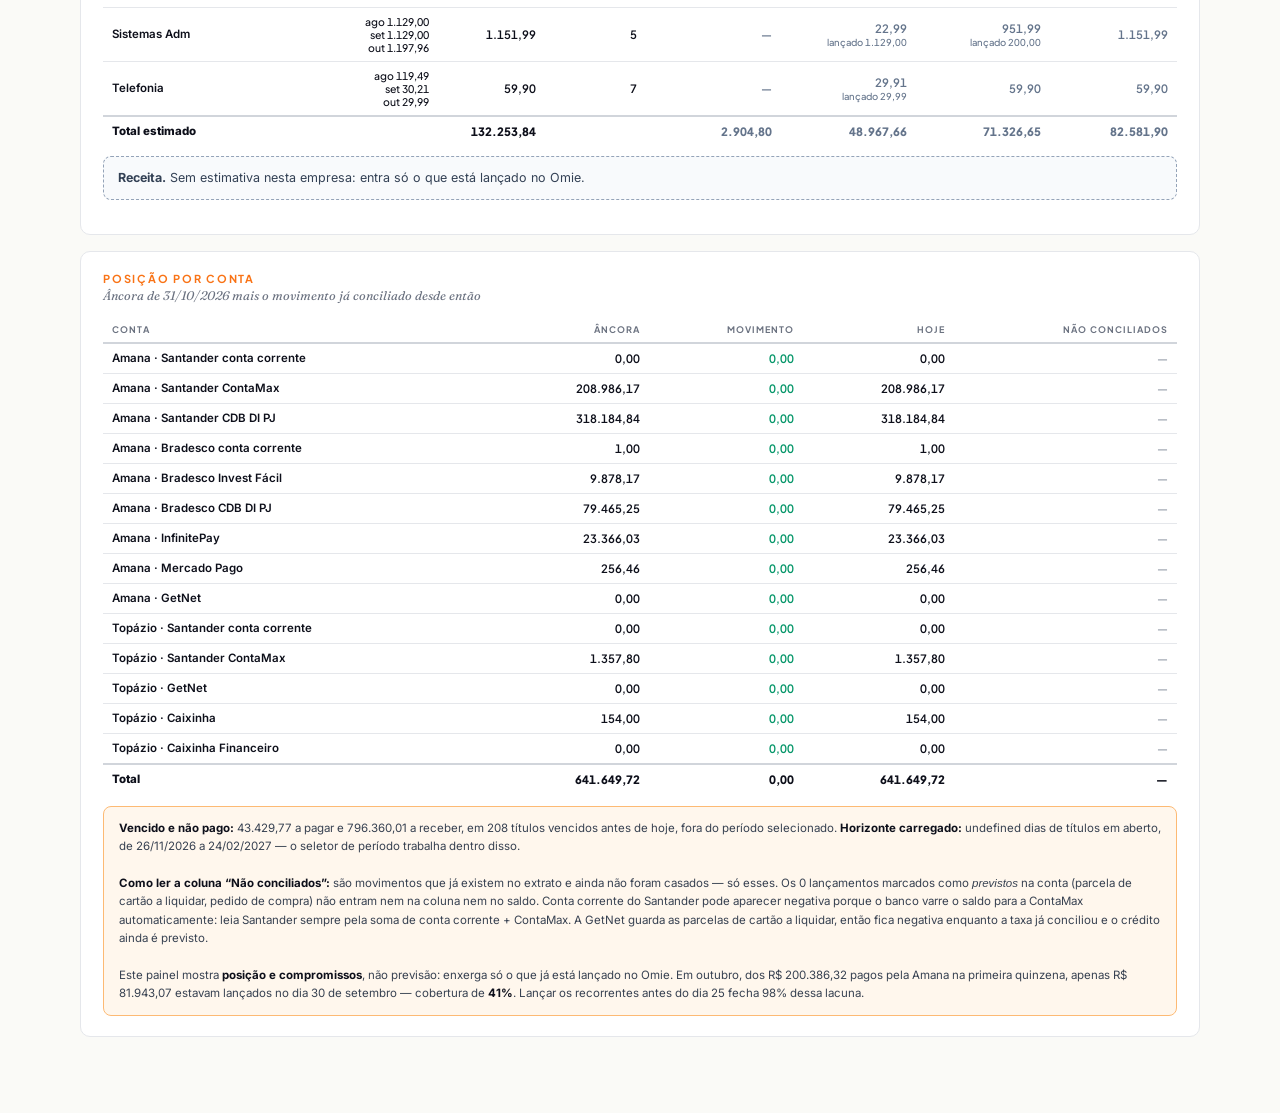
